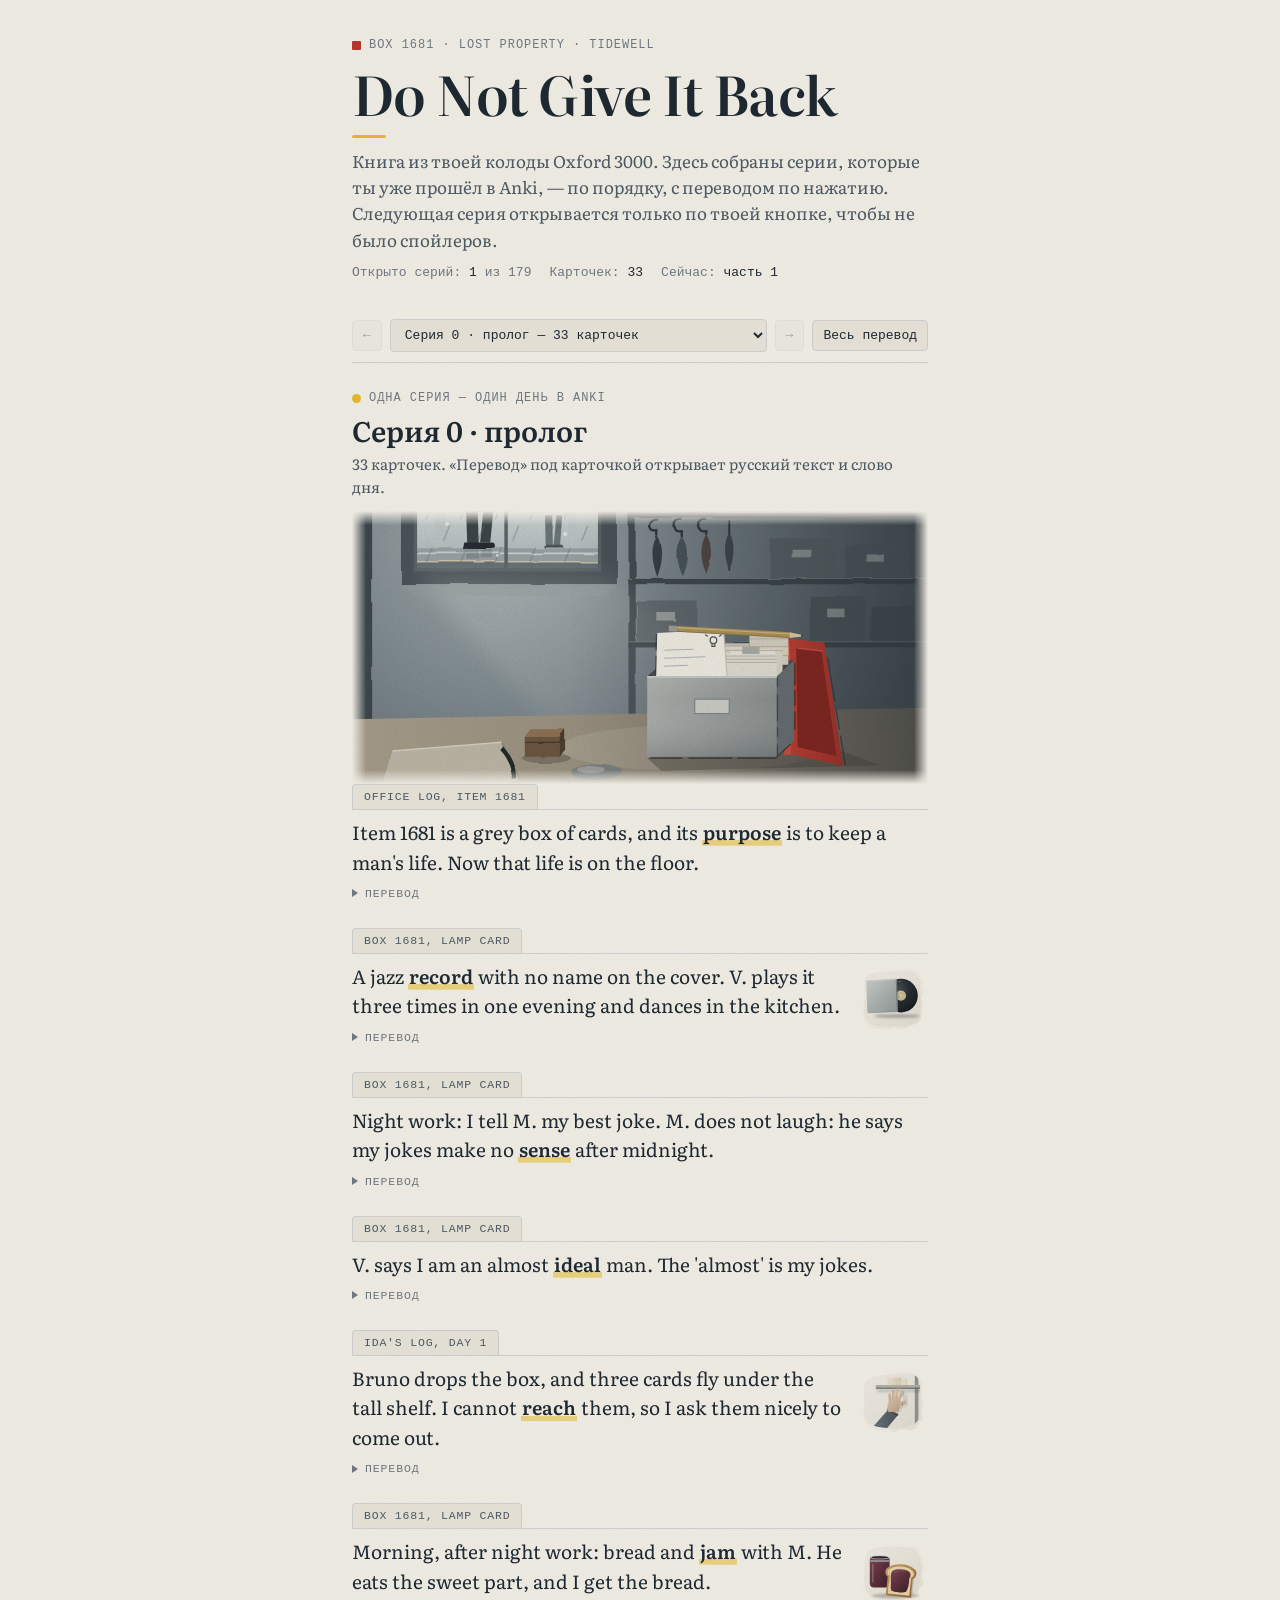
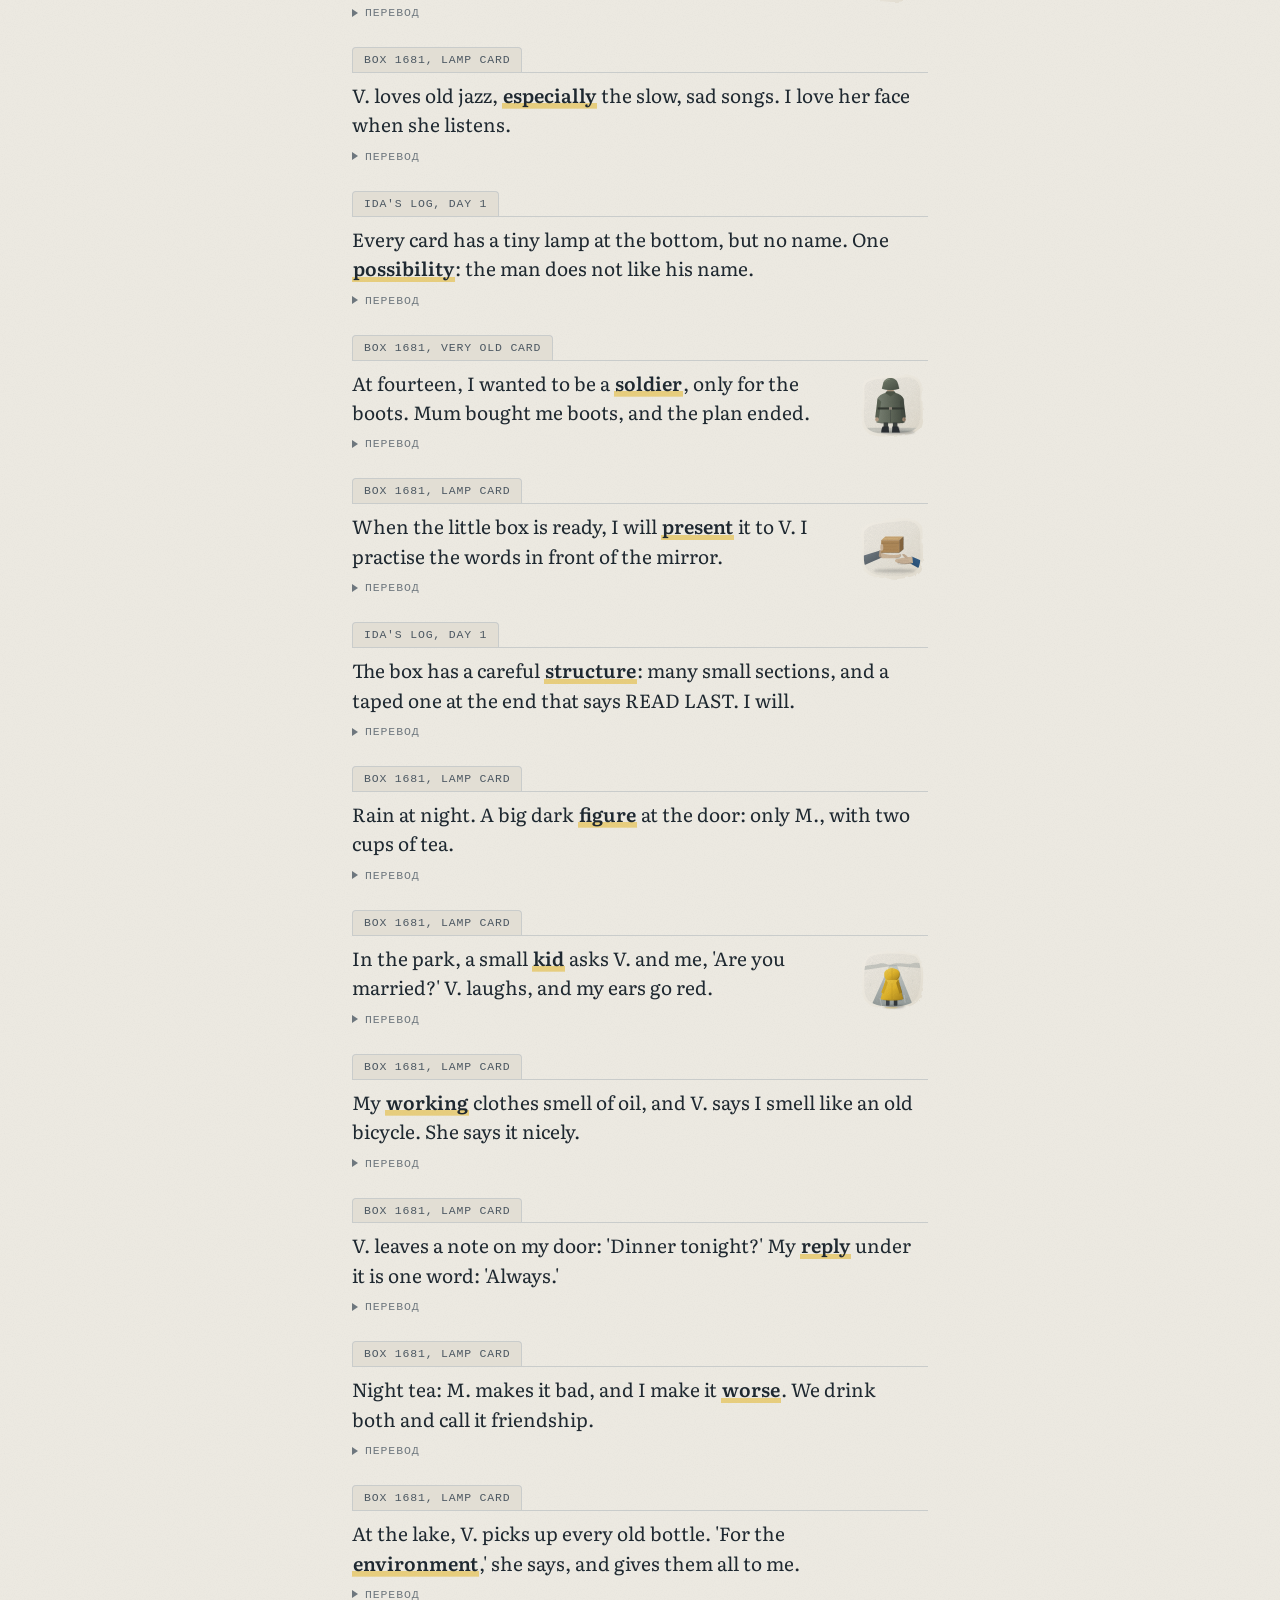
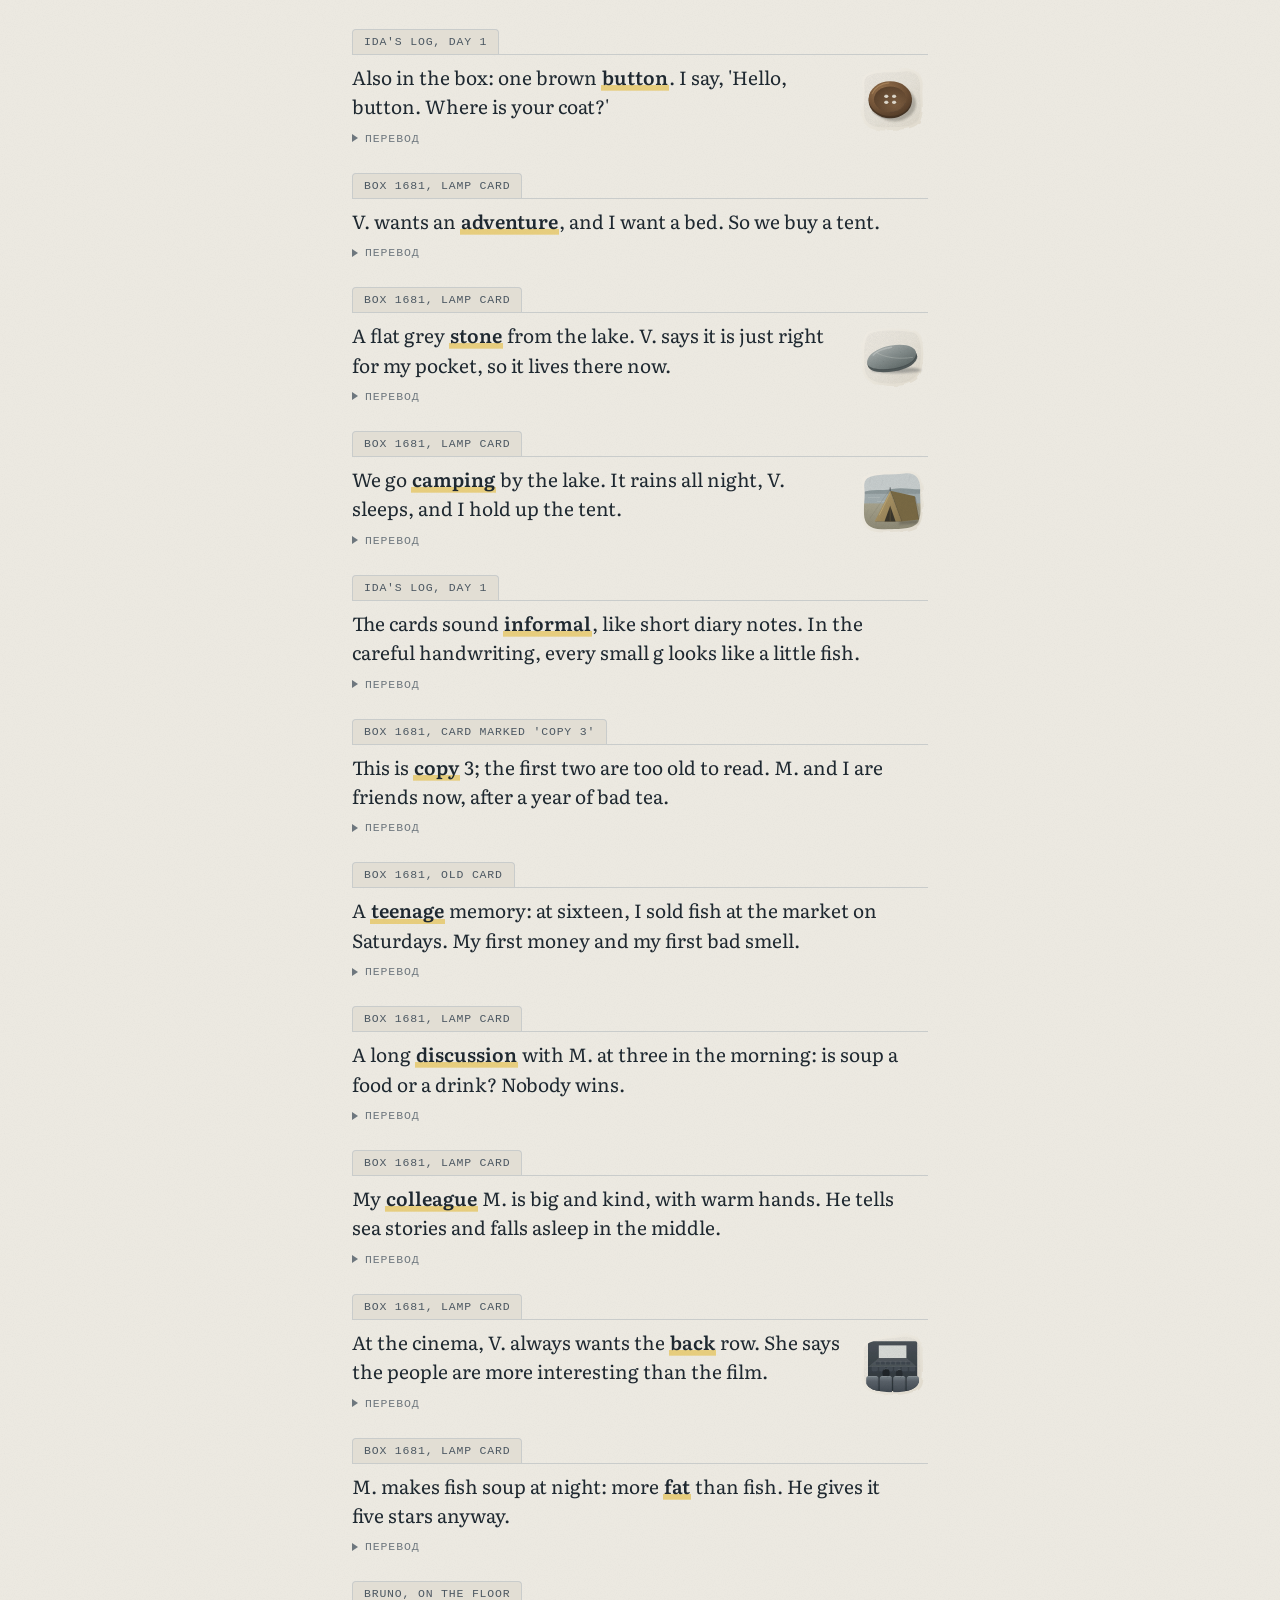
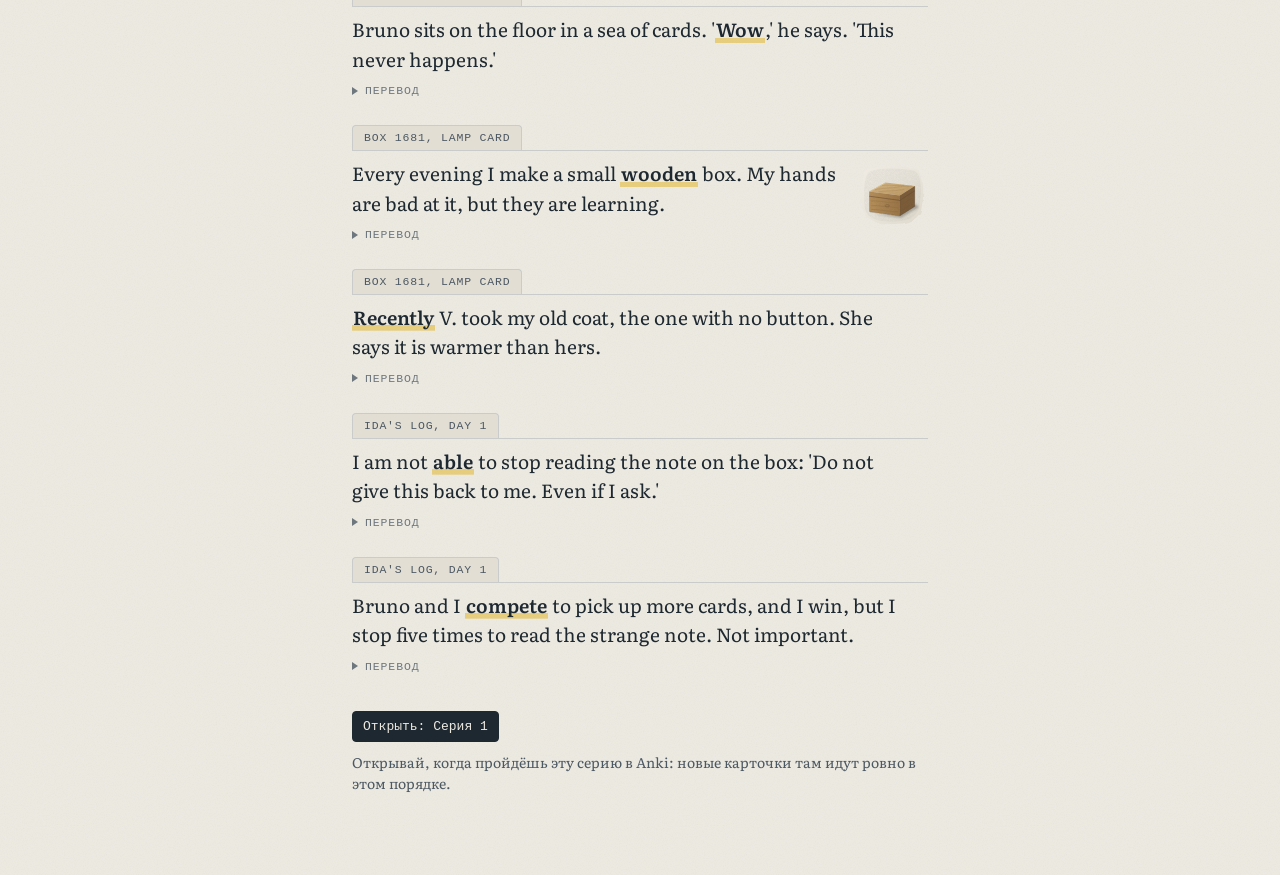
==== book/index.html @ 035cb717 "Add the book page: passed episodes with a spoiler lock" ====
<!doctype html>
<html lang="ru">
<head>
<meta name="viewport" content="width=device-width, initial-scale=1">
<meta charset="utf-8">
<title>Do Not Give It Back</title>
<link rel="preconnect" href="https://fonts.googleapis.com">
<link rel="preconnect" href="https://fonts.gstatic.com" crossorigin>
<link rel="stylesheet" href="https://fonts.googleapis.com/css2?family=Literata:ital,opsz,wght@0,7..72,400..700;1,7..72,400..600&family=PT+Mono&display=swap">
<style>
  /* the same world as the cards: "Rain from the Sea" (design\story_style.md) */
  :root {
    --paper: #ECE9E1; --paper-2: #E2DED4; --rule: #C9CCCB; --rule-2: #A9B0B2;
    --ink: #1E2830; --ink-2: #4C5862; --ink-3: #6E777E;
    --lemon: #E2B62C; --lemon-u: rgba(226, 182, 44, .55); --lemon-f: rgba(226, 182, 44, .16);
    --lid: #B3352B; --scene-fx: none;
    --serif: "Literata", "PT Serif", Georgia, Cambria, "Times New Roman", serif;
    --mono: "PT Mono", Consolas, Menlo, "Courier New", monospace;
    --tex: url("data:image/svg+xml;utf8,<svg xmlns='http://www.w3.org/2000/svg' width='320' height='320'><filter id='a' x='0' y='0'><feTurbulence type='fractalNoise' baseFrequency='.9' numOctaves='2' seed='3' stitchTiles='stitch'/><feColorMatrix values='0 0 0 0 .27 0 0 0 0 .28 0 0 0 0 .29 0 0 0 1.6 -.75'/></filter><rect width='320' height='320' filter='url(%23a)' opacity='.07'/></svg>");
  }
  @media (prefers-color-scheme: dark) {
    :root:not([data-theme="light"]) {
      color-scheme: dark;
      --paper: #161C22; --paper-2: #1D252D; --rule: #2C3741; --rule-2: #44525E;
      --ink: #E8E2D4; --ink-2: #AEB3B5; --ink-3: #868F95;
      --lemon: #F0C94A; --lemon-u: rgba(240, 201, 74, .40); --lemon-f: rgba(240, 201, 74, .10);
      --lid: #D4503F; --scene-fx: brightness(.88) saturate(.95);
      --tex: url("data:image/svg+xml;utf8,<svg xmlns='http://www.w3.org/2000/svg' width='320' height='320'><filter id='a' x='0' y='0'><feTurbulence type='fractalNoise' baseFrequency='.9' numOctaves='2' seed='3' stitchTiles='stitch'/><feColorMatrix values='0 0 0 0 .86 0 0 0 0 .84 0 0 0 0 .78 0 0 0 1.6 -.75'/></filter><rect width='320' height='320' filter='url(%23a)' opacity='.045'/></svg>");
    }
  }
  :root[data-theme="dark"] {
    color-scheme: dark;
    --paper: #161C22; --paper-2: #1D252D; --rule: #2C3741; --rule-2: #44525E;
    --ink: #E8E2D4; --ink-2: #AEB3B5; --ink-3: #868F95;
    --lemon: #F0C94A; --lemon-u: rgba(240, 201, 74, .40); --lemon-f: rgba(240, 201, 74, .10);
    --lid: #D4503F; --scene-fx: brightness(.88) saturate(.95);
    --tex: url("data:image/svg+xml;utf8,<svg xmlns='http://www.w3.org/2000/svg' width='320' height='320'><filter id='a' x='0' y='0'><feTurbulence type='fractalNoise' baseFrequency='.9' numOctaves='2' seed='3' stitchTiles='stitch'/><feColorMatrix values='0 0 0 0 .86 0 0 0 0 .84 0 0 0 0 .78 0 0 0 1.6 -.75'/></filter><rect width='320' height='320' filter='url(%23a)' opacity='.045'/></svg>");
  }

  [hidden] { display: none !important; }
  body {
    background-color: var(--paper); background-image: var(--tex); background-size: 320px 320px;
    color: var(--ink); font-family: var(--serif); font-size: 18px; line-height: 1.55;
    padding-inline: 16px; padding-block: 28px 72px;
    -webkit-font-smoothing: antialiased; text-rendering: optimizeLegibility;
  }
  .wrap { max-width: 36rem; margin: 0 auto; display: grid; gap: 26px; }

  .masthead { display: grid; gap: 10px; }
  .tag { font-family: var(--mono); font-size: 12px; letter-spacing: .08em; text-transform: uppercase; color: var(--ink-3);
    display: flex; align-items: center; gap: 8px; }
  .tag::before { content: ""; width: 9px; height: 9px; border-radius: 1px; background: var(--lid); flex: none; }
  h1 { font-size: clamp(36px, 8vw, 54px); line-height: 1.04; font-weight: 600; margin: 0; letter-spacing: -.01em;
    font-variation-settings: "opsz" 72; text-wrap: balance; }
  h1::after { content: ""; display: block; width: 34px; height: 3px; margin-top: 14px; border-radius: 2px; background: var(--lemon); }
  .lede { margin: 0; color: var(--ink-2); max-width: 58ch; font-size: 17px; }
  .meter { display: flex; flex-wrap: wrap; gap: 6px 18px; font-family: var(--mono); font-size: 13px; color: var(--ink-3);
    font-variant-numeric: tabular-nums; }
  .meter strong { color: var(--ink); font-weight: 400; }

  .nav { position: sticky; top: env(safe-area-inset-top, 0px); z-index: 2; display: flex; gap: 8px; align-items: center;
    flex-wrap: wrap; padding-block: 10px; background: var(--paper); border-bottom: 1px solid var(--rule); }
  .nav select, .nav button, .btn { font-family: var(--mono); font-size: 13px; color: var(--ink); background: var(--paper-2);
    border: 1px solid var(--rule); border-radius: 4px; padding: 7px 10px; cursor: pointer; }
  .nav select { flex: 1 1 200px; min-width: 0; }
  .nav button:disabled { opacity: .4; cursor: default; }
  :is(button, select, a):focus-visible { outline: 2px solid var(--lemon); outline-offset: 2px; }

  .ep-head { display: grid; gap: 6px; }
  .ep-head .tag::before { background: var(--lemon); border-radius: 50%; }
  .ep-head h2 { margin: 0; font-size: 28px; line-height: 1.15; font-weight: 600; text-wrap: balance; }
  .ep-head p { margin: 0; color: var(--ink-2); font-size: 15px; }
  .scene { width: 100%; aspect-ratio: 400 / 190; max-width: 100%; margin-top: 6px; background-size: cover; background-position: center;
    filter: var(--scene-fx);
    -webkit-mask-image: linear-gradient(to right, transparent, #000 14px, #000 calc(100% - 14px), transparent),
                        linear-gradient(to bottom, transparent, #000 14px, #000 calc(100% - 14px), transparent);
    -webkit-mask-composite: source-in;
    mask-image: linear-gradient(to right, transparent, #000 14px, #000 calc(100% - 14px), transparent),
                linear-gradient(to bottom, transparent, #000 14px, #000 calc(100% - 14px), transparent);
    mask-composite: intersect; }

  .cards { display: grid; gap: 22px; }
  .card { display: grid; gap: 0; }
  .label { justify-self: start; position: relative; display: inline-flex; align-items: center; max-width: 100%; box-sizing: border-box;
    padding: 5px 11px 4px; font-family: var(--mono); font-size: 11.5px; line-height: 1.3; letter-spacing: .07em; text-transform: uppercase;
    color: var(--ink-2); background: var(--paper-2); border: 1px solid var(--rule); border-bottom: 0; border-radius: 4px 4px 0 0; }
  .card .body { border-top: 1px solid var(--rule); padding-top: 8px; display: grid; grid-template-columns: 1fr auto; gap: 4px 14px; align-items: start; }
  .card .en { grid-column: 1; margin: 0; font-size: 19px; line-height: 1.55; font-variation-settings: "opsz" 16; overflow-wrap: break-word; }
  .card b { font-weight: 600; padding: 0 .04em; background: linear-gradient(var(--lemon-u), var(--lemon-u)) 0 100% / 100% .3em no-repeat;
    -webkit-box-decoration-break: clone; box-decoration-break: clone; }
  .card .pic { grid-column: 2; grid-row: 1 / span 2; width: 72px; height: 72px; filter: var(--scene-fx); }
  .card .flip { grid-column: 1; justify-self: start; display: inline-flex; align-items: center; gap: .6em; padding: 6px 0; background: none; border: 0;
    cursor: pointer; font-family: var(--mono); font-size: 11.5px; letter-spacing: .08em; text-transform: uppercase; color: var(--ink-3); }
  .card .flip::before { content: ""; border-style: solid; border-width: 4.5px 0 4.5px 6.5px; border-color: transparent transparent transparent currentColor;
    transition: transform .15s; }
  .card .flip[aria-expanded="true"]::before { transform: rotate(90deg); }
  .card .ru { grid-column: 1 / -1; display: grid; gap: 4px; padding: 2px 0 2px 12px; border-left: 2px solid var(--rule-2); }
  .card .ru p { margin: 0; font-size: 17px; line-height: 1.5; color: var(--ink-2); }
  .card .ru b { background-image: linear-gradient(var(--lemon-f), var(--lemon-f)); background-size: 100% .45em; }
  .card .ru .word { font-family: var(--mono); font-size: 13px; color: var(--ink-3); }

  .part { font-family: var(--mono); font-size: 12px; letter-spacing: .1em; text-transform: uppercase; color: var(--ink-3);
    display: flex; align-items: center; gap: 12px; }
  .part::before, .part::after { content: ""; flex: 1; height: 1px; background: var(--rule); }

  .unlock { display: grid; gap: 10px; justify-items: start; padding-top: 6px; }
  .btn.primary { background: var(--ink); color: var(--paper); border-color: var(--ink); }
  .confirm { display: grid; gap: 10px; background: var(--paper-2); border: 1px dashed var(--rule-2); border-radius: 4px; padding: 12px 14px; max-width: 58ch; }
  .confirm p { margin: 0; font-size: 15px; }
  .confirm .row { display: flex; gap: 8px; flex-wrap: wrap; }
  .note { font-size: 14px; color: var(--ink-2); margin: 0; }
  .reset { font-family: var(--mono); font-size: 12px; color: var(--ink-3); background: none; border: 0; padding: 0; cursor: pointer;
    text-decoration: underline; text-underline-offset: 3px; justify-self: start; }

  @media (prefers-reduced-motion: no-preference) {
    .card .ru { animation: unfold .18s ease-out; }
    @keyframes unfold { from { opacity: 0; } to { opacity: 1; } }
  }
  @media (prefers-reduced-motion: reduce) { .card .flip::before { transition: none; } }
</style>

<div class="wrap">
  <header class="masthead">
    <div class="tag">Box 1681 · Lost Property · Tidewell</div>
    <h1>Do Not Give It Back</h1>
    <p class="lede">Книга из твоей колоды Oxford 3000. Здесь собраны серии, которые ты уже прошёл в Anki, — по порядку, с переводом по нажатию. Следующая серия открывается только по твоей кнопке, чтобы не было спойлеров.</p>
    <div class="meter" id="meter"></div>
  </header>

  <nav class="nav" aria-label="Серии">
    <button id="prev" type="button" aria-label="Предыдущая серия">←</button>
    <select id="pick" aria-label="Выбрать серию"></select>
    <button id="next" type="button" aria-label="Следующая серия">→</button>
    <button id="all" type="button">Весь перевод</button>
  </nav>

  <main id="reader" aria-live="polite"></main>

  <section class="unlock" id="unlock"></section>
</div>

<script>
const DATA = [{"part":1,"s":"box","items":[{"w":"purpose","tr":"цель, назначение","l":"Office log, item 1681","lr":"Журнал бюро, предмет 1681","t":"Item 1681 is a grey box of cards, and its <b>purpose<\/b> is to keep a man's life. Now that life is on the floor.","r":"Предмет 1681 — серая коробка с карточками, и её <b>назначение<\/b> — хранить жизнь одного человека. Теперь эта жизнь лежит на полу."},{"w":"record","tr":"n. запись; пластинка; рекорд; v. записывать","l":"Box 1681, lamp card","lr":"Коробка 1681, карточка с лампой","t":"A jazz <b>record<\/b> with no name on the cover. V. plays it three times in one evening and dances in the kitchen.","r":"Джазовая <b>пластинка<\/b> без названия на обложке. В. ставит её три раза за вечер и танцует на кухне.","p":"1790933808202"},{"w":"sense","tr":"смысл; чувство (sense of humour — чувство юмора); ощущение","l":"Box 1681, lamp card","lr":"Коробка 1681, карточка с лампой","t":"Night work: I tell M. my best joke. M. does not laugh: he says my jokes make no <b>sense<\/b> after midnight.","r":"Ночная работа: я рассказываю М. свою лучшую шутку. М. не смеётся: говорит, что после полуночи в моих шутках нет <b>смысла<\/b>."},{"w":"ideal","tr":"идеальный","l":"Box 1681, lamp card","lr":"Коробка 1681, карточка с лампой","t":"V. says I am an almost <b>ideal<\/b> man. The 'almost' is my jokes.","r":"В. говорит, что я почти <b>идеальный<\/b> мужчина. «Почти» — это мои шутки."},{"w":"reach","tr":"достигать, добираться; дотянуться; связаться (с кем-то)","l":"Ida's log, day 1","lr":"Журнал Иды, день 1","t":"Bruno drops the box, and three cards fly under the tall shelf. I cannot <b>reach<\/b> them, so I ask them nicely to come out.","r":"Бруно роняет коробку, и три карточки улетают под высокий стеллаж. Я не могу до них <b>дотянуться<\/b>, поэтому вежливо прошу их вылезти.","p":"1790933808190"},{"w":"jam","tr":"джем, варенье; пробка (traffic jam)","l":"Box 1681, lamp card","lr":"Коробка 1681, карточка с лампой","t":"Morning, after night work: bread and <b>jam<\/b> with M. He eats the sweet part, and I get the bread.","r":"Утро после ночной работы: мы с М. едим хлеб с <b>джемом<\/b>. Он съедает сладкое, а мне достаётся хлеб.","p":"1790933808285"},{"w":"especially","tr":"особенно, в особенности","l":"Box 1681, lamp card","lr":"Коробка 1681, карточка с лампой","t":"V. loves old jazz, <b>especially<\/b> the slow, sad songs. I love her face when she listens.","r":"В. любит старый джаз, <b>особенно<\/b> медленные грустные песни. А я люблю её лицо, когда она слушает."},{"w":"possibility","tr":"возможность","l":"Ida's log, day 1","lr":"Журнал Иды, день 1","t":"Every card has a tiny lamp at the bottom, but no name. One <b>possibility<\/b>: the man does not like his name.","r":"На каждой карточке внизу крошечная лампа, но нет имени. Есть и такая <b>возможность<\/b>: этот человек не любит своё имя."},{"w":"soldier","tr":"солдат","l":"Box 1681, very old card","lr":"Коробка 1681, очень старая карточка","t":"At fourteen, I wanted to be a <b>soldier<\/b>, only for the boots. Mum bought me boots, and the plan ended.","r":"В четырнадцать я хотел стать <b>солдатом<\/b> — только ради сапог. Мама купила мне сапоги, и план закончился.","p":"1790933808260"},{"w":"present","tr":"представлять, показывать (на презентации); вручать","l":"Box 1681, lamp card","lr":"Коробка 1681, карточка с лампой","t":"When the little box is ready, I will <b>present<\/b> it to V. I practise the words in front of the mirror.","r":"Когда маленькая шкатулка будет готова, я <b>вручу<\/b> её В. Я репетирую слова перед зеркалом.","p":"1790933808269"},{"w":"structure","tr":"структура, строение; сооружение","l":"Ida's log, day 1","lr":"Журнал Иды, день 1","t":"The box has a careful <b>structure<\/b>: many small sections, and a taped one at the end that says READ LAST. I will.","r":"У коробки продуманная <b>структура<\/b>: много маленьких разделов, а в конце заклеенный, с надписью «ЧИТАТЬ ПОСЛЕДНИМ». Так и сделаю."},{"w":"figure","tr":"цифра, показатель; фигура, силуэт","l":"Box 1681, lamp card","lr":"Коробка 1681, карточка с лампой","t":"Rain at night. A big dark <b>figure<\/b> at the door: only M., with two cups of tea.","r":"Ночь, дождь. В дверях большая тёмная <b>фигура<\/b>: это всего лишь М. с двумя чашками чая."},{"w":"kid","tr":"ребёнок, малыш; (разг.) пацан","l":"Box 1681, lamp card","lr":"Коробка 1681, карточка с лампой","t":"In the park, a small <b>kid<\/b> asks V. and me, 'Are you married?' V. laughs, and my ears go red.","r":"В парке маленький <b>ребёнок<\/b> спрашивает нас с В.: «Вы муж и жена?» В. смеётся, а у меня краснеют уши.","p":"1790933808214"},{"w":"working","tr":"рабочий (о времени, условиях); работающий","l":"Box 1681, lamp card","lr":"Коробка 1681, карточка с лампой","t":"My <b>working<\/b> clothes smell of oil, and V. says I smell like an old bicycle. She says it nicely.","r":"Моя <b>рабочая<\/b> одежда пахнет маслом, и В. говорит, что я пахну как старый велосипед. Говорит она это ласково."},{"w":"reply","tr":"v. отвечать; n. ответ","l":"Box 1681, lamp card","lr":"Коробка 1681, карточка с лампой","t":"V. leaves a note on my door: 'Dinner tonight?' My <b>reply<\/b> under it is one word: 'Always.'","r":"В. оставляет записку на моей двери: «Ужин сегодня?» Мой <b>ответ<\/b> под ней — одно слово: «Всегда»."},{"w":"worse","tr":"хуже","l":"Box 1681, lamp card","lr":"Коробка 1681, карточка с лампой","t":"Night tea: M. makes it bad, and I make it <b>worse<\/b>. We drink both and call it friendship.","r":"Ночной чай: М. заваривает его плохо, а я — ещё <b>хуже<\/b>. Мы пьём оба и называем это дружбой."},{"w":"environment","tr":"окружающая среда; окружение, среда","l":"Box 1681, lamp card","lr":"Коробка 1681, карточка с лампой","t":"At the lake, V. picks up every old bottle. 'For the <b>environment<\/b>,' she says, and gives them all to me.","r":"На озере В. собирает каждую старую бутылку. «Ради <b>окружающей среды<\/b>», — говорит она и отдаёт их все мне."},{"w":"button","tr":"кнопка; пуговица","l":"Ida's log, day 1","lr":"Журнал Иды, день 1","t":"Also in the box: one brown <b>button<\/b>. I say, 'Hello, button. Where is your coat?'","r":"Ещё в коробке: одна коричневая <b>пуговица<\/b>. Я говорю: «Привет, пуговица. Где твоё пальто?»","p":"1790933808210"},{"w":"adventure","tr":"приключение","l":"Box 1681, lamp card","lr":"Коробка 1681, карточка с лампой","t":"V. wants an <b>adventure<\/b>, and I want a bed. So we buy a tent.","r":"В. хочет <b>приключений<\/b>, а я хочу кровать. Поэтому мы покупаем палатку."},{"w":"stone","tr":"камень","l":"Box 1681, lamp card","lr":"Коробка 1681, карточка с лампой","t":"A flat grey <b>stone<\/b> from the lake. V. says it is just right for my pocket, so it lives there now.","r":"Плоский серый <b>камень<\/b> с озера. В. говорит, что он как раз для моего кармана, так что теперь он живёт там.","p":"1790933808254"},{"w":"camping","tr":"поход с палаткой, кемпинг (go camping — пойти в поход)","l":"Box 1681, lamp card","lr":"Коробка 1681, карточка с лампой","t":"We go <b>camping<\/b> by the lake. It rains all night, V. sleeps, and I hold up the tent.","r":"Мы идём в <b>поход с палаткой<\/b> на озеро. Всю ночь идёт дождь, В. спит, а я держу палатку.","p":"1790933808194"},{"w":"informal","tr":"неформальный, неофициальный","l":"Ida's log, day 1","lr":"Журнал Иды, день 1","t":"The cards sound <b>informal<\/b>, like short diary notes. In the careful handwriting, every small g looks like a little fish.","r":"Карточки написаны <b>неформально<\/b>, как короткие записи в дневнике. В аккуратном почерке каждая маленькая g похожа на рыбку."},{"w":"copy","tr":"n. копия, экземпляр; v. копировать","l":"Box 1681, card marked 'copy 3'","lr":"Коробка 1681, карточка «копия 3»","t":"This is <b>copy<\/b> 3; the first two are too old to read. M. and I are friends now, after a year of bad tea.","r":"Это <b>копия<\/b> 3: первые две уже слишком старые, их не прочитать. Мы с М. теперь друзья — после года плохого чая."},{"w":"teenage","tr":"подростковый","l":"Box 1681, old card","lr":"Коробка 1681, старая карточка","t":"A <b>teenage<\/b> memory: at sixteen, I sold fish at the market on Saturdays. My first money and my first bad smell.","r":"<b>Подростковое<\/b> воспоминание: в шестнадцать я по субботам продавал рыбу на рынке. Мои первые деньги и мой первый плохой запах."},{"w":"discussion","tr":"обсуждение, дискуссия","l":"Box 1681, lamp card","lr":"Коробка 1681, карточка с лампой","t":"A long <b>discussion<\/b> with M. at three in the morning: is soup a food or a drink? Nobody wins.","r":"Долгое <b>обсуждение<\/b> с М. в три часа ночи: суп — это еда или напиток? Никто не побеждает."},{"w":"colleague","tr":"коллега","l":"Box 1681, lamp card","lr":"Коробка 1681, карточка с лампой","t":"My <b>colleague<\/b> M. is big and kind, with warm hands. He tells sea stories and falls asleep in the middle.","r":"Мой <b>коллега<\/b> М. большой и добрый, с тёплыми руками. Он рассказывает морские истории и засыпает на середине."},{"w":"back","tr":"задний (напр., back seat — заднее сиденье)","l":"Box 1681, lamp card","lr":"Коробка 1681, карточка с лампой","t":"At the cinema, V. always wants the <b>back<\/b> row. She says the people are more interesting than the film.","r":"В кино В. всегда хочет на <b>задний<\/b> ряд. Она говорит, что люди интереснее фильма.","p":"1790933808247"},{"w":"fat","tr":"жир","l":"Box 1681, lamp card","lr":"Коробка 1681, карточка с лампой","t":"M. makes fish soup at night: more <b>fat<\/b> than fish. He gives it five stars anyway.","r":"Ночью М. варит рыбный суп: <b>жира<\/b> в нём больше, чем рыбы. Он всё равно ставит ему пять звёзд."},{"w":"wow","tr":"ух ты!, вау!","l":"Bruno, on the floor","lr":"Бруно, на полу","t":"Bruno sits on the floor in a sea of cards. '<b>Wow<\/b>,' he says. 'This never happens.'","r":"Бруно сидит на полу в море карточек. «<b>Ух ты<\/b>, — говорит он. — Такого никогда не бывает»."},{"w":"wooden","tr":"деревянный","l":"Box 1681, lamp card","lr":"Коробка 1681, карточка с лампой","t":"Every evening I make a small <b>wooden<\/b> box. My hands are bad at it, but they are learning.","r":"Каждый вечер я делаю маленькую <b>деревянную<\/b> шкатулку. Руки у меня пока неумелые, но они учатся.","p":"1790933808288"},{"w":"recently","tr":"недавно, в последнее время","l":"Box 1681, lamp card","lr":"Коробка 1681, карточка с лампой","t":"<b>Recently<\/b> V. took my old coat, the one with no button. She says it is warmer than hers.","r":"<b>Недавно<\/b> В. забрала моё старое пальто, то самое, без пуговицы. Говорит, что оно теплее её собственного."},{"w":"able","tr":"способный; в состоянии (be able to — мочь, суметь)","l":"Ida's log, day 1","lr":"Журнал Иды, день 1","t":"I am not <b>able<\/b> to stop reading the note on the box: 'Do not give this back to me. Even if I ask.'","r":"Я никак не <b>могу<\/b> перестать перечитывать записку на коробке: «Не отдавайте мне это обратно. Даже если я попрошу»."},{"w":"compete","tr":"соревноваться, конкурировать","l":"Ida's log, day 1","lr":"Журнал Иды, день 1","t":"Bruno and I <b>compete<\/b> to pick up more cards, and I win, but I stop five times to read the strange note. Not important.","r":"Мы с Бруно <b>соревнуемся<\/b>, кто соберёт больше карточек, и я выигрываю, хотя пять раз останавливаюсь, чтобы прочитать странную записку. Неважно."}]},{"part":1,"s":"office","items":[{"w":"jacket","tr":"куртка, пиджак","l":"Ida's log, day 1","lr":"Журнал Иды, день 1","t":"Bruno's log for Sunday: 'Item 1681. Box of cards. Man in blue. Sad.' Blue <b>jacket<\/b> or coat? The log does not say.","r":"Журнал Бруно за воскресенье: «Предмет 1681. Коробка с карточками. Мужчина в синем. Грустный». Синяя <b>куртка<\/b> или пальто? В журнале не сказано.","p":"1791142942754"},{"w":"thing","tr":"вещь, предмет, дело","l":"Ida's log, day 1","lr":"Журнал Иды, день 1","t":"Lost Property, below platform 1: tall shelves, a kettle, a loud printer, a thousand lost <b>things<\/b>, and me, Ida.","r":"Бюро находок, под первой платформой: высокие полки, чайник, громкий принтер, тысяча потерянных <b>вещей<\/b> и я, Ида."},{"w":"climate","tr":"климат","l":"Ida's log, day 1","lr":"Журнал Иды, день 1","t":"Tidewell has a wet <b>climate<\/b>, so half of my shelves are umbrellas. Nobody ever comes back for an umbrella.","r":"В Тайдвелле влажный <b>климат<\/b>, поэтому половина моих полок — это зонты. За зонтом никто никогда не возвращается."},{"w":"ball","tr":"мяч, шар; бал","l":"Ida, in the office","lr":"Ида в бюро","t":"Ida puts a small red <b>ball<\/b> on the shelf. \"Don't worry,\" she tells it. \"Kids always come back.\"","r":"Ида кладёт маленький красный <b>мяч<\/b> на полку. «Не волнуйся, — говорит она ему. — Дети всегда возвращаются».","p":"1791142942454"},{"w":"dance","tr":"n. танец; v. танцевать","l":"Bruno, at the counter","lr":"Бруно у стойки","t":"\"I remember it like yesterday,\" says Bruno. \"The man had a hat, an umbrella and a bag from a <b>dance<\/b> school. I think.\"","r":"«Я помню это как вчера, — говорит Бруно. — У мужчины была шляпа, зонт и сумка из школы <b>танцев<\/b>. Кажется».","p":"1791142942565"},{"w":"bread","tr":"хлеб","l":"Ida's log, day 1","lr":"Журнал Иды, день 1","t":"Item 1682: <b>bread<\/b>, platform 3, half eaten. The birds look at me and say nothing.","r":"Предмет 1682: <b>хлеб<\/b>, платформа 3, наполовину съеден. Птицы смотрят на меня и молчат.","p":"1791142942494"},{"w":"visitor","tr":"посетитель, гость","l":"Ida's log, day 1","lr":"Журнал Иды, день 1","t":"Bruno remembers yesterday's <b>visitor<\/b> \"like yesterday\", and it WAS yesterday. His log says \"man in blue\"; his story says \"hat\".","r":"Бруно помнит вчерашнего <b>посетителя<\/b> «как вчера» — и это БЫЛО вчера. В его журнале — «мужчина в синем», в его рассказе — «шляпа»."},{"w":"review","tr":"n. отзыв, обзор; v. проверять, пересматривать","l":"Ida's log, day 1","lr":"Журнал Иды, день 1","t":"The rule: I can <b>review<\/b> a stranger's cards only to find the owner. I make no copies and tell nobody.","r":"Правило: я могу <b>просматривать<\/b> чужие карточки, только чтобы найти владельца. Я не делаю копий и никому не рассказываю."},{"w":"company","tr":"компания, фирма; общество (людей)","l":"Ida's log, day 1","lr":"Журнал Иды, день 1","t":"Bruno, my boss and my only colleague, says I need more people. But lost things are good <b>company<\/b>: they never ask about my weekend.","r":"Бруно — мой начальник и единственный коллега — говорит, что мне нужно больше людей. Но потерянные вещи — хорошая <b>компания<\/b>: они никогда не спрашивают про мои выходные."},{"w":"carrot","tr":"морковь","l":"Office log, item of the day","lr":"Журнал бюро, находка дня","t":"Item 1683: one big <b>carrot<\/b> in a gift box. A present for a horse, maybe?","r":"Предмет 1683: одна большая <b>морковка<\/b> в подарочной коробке. Может, подарок для лошади?","p":"1791142942518"},{"w":"mention","tr":"упоминать","l":"Ida's log, day 1","lr":"Журнал Иды, день 1","t":"Bruno talks about the hat for ten minutes. He does not <b>mention<\/b> the strange note on the box at all.","r":"Бруно десять минут рассказывает про шляпу. Странную записку на коробке он вообще не <b>упоминает<\/b>."},{"w":"team","tr":"команда","l":"Ida, to a football boot","lr":"Ида — футбольной бутсе","t":"A small football boot, left foot only. Ida asks it: \"And where is your <b>team<\/b>? Where is your other half?\"","r":"Маленькая футбольная бутса, только левая. Ида спрашивает её: «А где твоя <b>команда<\/b>? Где твоя вторая половинка?»"},{"w":"again","tr":"снова, опять, ещё раз","l":"A woman at the window","lr":"Женщина у окошка","t":"A woman at the window can't remember what she lost last week, so she reads her own card <b>again<\/b>: \"Green camping bag.\"","r":"Женщина у окошка не помнит, что потеряла на прошлой неделе, поэтому <b>снова<\/b> читает свою карточку: «Зелёная туристическая сумка»."},{"w":"pen","tr":"ручка (для письма)","l":"Ida's log, day 1","lr":"Журнал Иды, день 1","t":"A man came back for his lost <b>pen<\/b>: he needed it to write a card about losing it. I gave him my pencil.","r":"Мужчина вернулся за потерянной <b>ручкой<\/b>: она нужна ему, чтобы написать карточку о том, как он её потерял. Я дала ему свой карандаш.","p":"1791142942900"},{"w":"surprised","tr":"удивлённый","l":"Ida and Bruno, at lunch","lr":"Ида и Бруно, обед","t":"Bruno is <b>surprised<\/b> that Ida reads the stranger's box at lunch. \"No life, Ida?\" \"I have a sandwich, Bruno.\"","r":"Бруно <b>удивлён<\/b>, что Ида читает чужую коробку в обед. «Личной жизни нет, Ида?» — «У меня есть бутерброд, Бруно»."},{"w":"theatre","tr":"театр","l":"Ida's log, day 1","lr":"Журнал Иды, день 1","t":"Item 1684: one <b>theatre<\/b> ticket for tonight, seat 14. I hold it for a long time, then put it on a shelf. Not important.","r":"Предмет 1684: один билет в <b>театр<\/b> на сегодня, место 14. Я долго держу его в руке, потом кладу на полку. Неважно.","p":"1791142943076"},{"w":"reader","tr":"читатель","l":"Ida's log, day 1","lr":"Журнал Иды, день 1","t":"Box 1681 has one <b>reader<\/b>, me, and I read it twice: a V., an M., a lamp on every card, but no name.","r":"У коробки 1681 один <b>читатель<\/b> — я, и я прочитала её дважды: «В.», «М.», лампа на каждой карточке, но ни одного имени.","p":"1791142942952"}]},{"part":1,"s":"office","items":[{"w":"people","tr":"люди; народ","l":"A woman at the window, Tuesday","lr":"Женщина у окошка, вторник","t":"\"In Tidewell, <b>people<\/b> forget, so we write cards,\" says a woman at the window. \"I wrote one, and then I lost it.\"","r":"«В Тайдвелле <b>люди<\/b> забывают, поэтому мы пишем карточки, — говорит женщина у окошка. — Я написала одну, а потом потеряла её».","p":"1791142942902"},{"w":"bed","tr":"кровать, постель","l":"Box 1681, lamp card","lr":"Коробка 1681, карточка с лампой","t":"Night work, day sleep. V. says my <b>bed<\/b> sees me more often than she does.","r":"Ночью работа, днём сон. В. говорит, что моя <b>кровать<\/b> видит меня чаще, чем она.","p":"1791142942465"},{"w":"pretty","tr":"adj. красивый, милый; adv. довольно, весьма","l":"Ida's log, day 2","lr":"Журнал Иды, день 2","t":"Tuesday, 09:00, Nils the printer man arrives: tall, blue work clothes, black fingers, a box of biscuits. <b>Pretty<\/b> nervous, as always.","r":"Вторник, 09:00, приходит Нильс, мастер по принтерам: высокий, синяя рабочая одежда, чёрные пальцы, коробка печенья. <b>Довольно<\/b> нервный, как всегда."},{"w":"wall","tr":"стена","l":"Nils, in the back room","lr":"Нильс в задней комнате","t":"Nils stands by the <b>wall<\/b>, very straight, like a boy at school: \"Hi, I'm Nils. The printer.\" \"I know,\" says Ida.","r":"Нильс стоит у <b>стены<\/b>, очень прямо, как мальчик в школе: «Привет, я Нильс. Принтер». — «Я знаю», — говорит Ида.","p":"1791142943142"},{"w":"country","tr":"страна; сельская местность","l":"Nils, about the printer","lr":"Нильс о принтере","t":"\"This printer comes from a <b>country<\/b> with very little rain,\" Nils explains. \"Our wet climate makes it sad.\"","r":"«Этот принтер родом из <b>страны<\/b>, где почти не бывает дождя, — объясняет Нильс. — Наш влажный климат делает его грустным»."},{"w":"feed","tr":"кормить","l":"Box 1681, lamp card","lr":"Коробка 1681, карточка с лампой","t":"On Sundays I <b>feed<\/b> my neighbour's old cat. She eats all my fish and never says thank you, just like M.","r":"По воскресеньям я <b>кормлю<\/b> старую соседскую кошку. Она съедает всю мою рыбу и никогда не говорит спасибо — совсем как М.","p":"1790933808902"},{"w":"vegetable","tr":"овощ","l":"Office log, item of the day","lr":"Журнал бюро, находка дня","t":"Item 1685: a bag of <b>vegetables<\/b> and a note in green pen: 'Soup for Mum. Do not forget.' Somebody forgot.","r":"Предмет 1685: пакет <b>овощей<\/b> и записка зелёной ручкой: «Суп для мамы. Не забыть». Кто-то забыл.","p":"1791142943133"},{"w":"because","tr":"потому что, так как","l":"Ida's log, day 2","lr":"Журнал Иды, день 2","t":"Nils tells me his name every Tuesday, maybe <b>because<\/b> he thinks I forget. I don't. He is in my log.","r":"Нильс называет мне своё имя каждый вторник — может, <b>потому что<\/b> думает, что я забываю. Я не забываю. Он есть в моём журнале."},{"w":"care","tr":"n. забота, уход; осторожность; v. заботиться, переживать","l":"Nils and the old printer","lr":"Нильс и старый принтер","t":"Nils is kind to every machine, especially old, loud printers. He opens this one with great <b>care<\/b>: \"Shh. This won't hurt.\"","r":"Нильс добр к любой машине, особенно к старым громким принтерам. Этот он открывает с большой <b>осторожностью<\/b>: «Тсс. Больно не будет»."},{"w":"physical","tr":"физический, телесный; материальный","l":"Ida's log, day 2","lr":"Журнал Иды, день 2","t":"Nils talks for five minutes. The whole thing is simple: a <b>physical<\/b> problem, one small piece of paper inside the printer.","r":"Нильс говорит пять минут. А всё дело простое: проблема чисто <b>физическая<\/b> — один маленький кусочек бумаги внутри принтера."},{"w":"teacher","tr":"учитель, преподаватель","l":"Box 1681, old card","lr":"Коробка 1681, старая карточка","t":"In my teenage years, a <b>teacher<\/b> wrote on my school report: 'He talks to machines more than to people.' Still true.","r":"Когда я был подростком, <b>учитель<\/b> написал в моём школьном табеле: «Разговаривает с машинами больше, чем с людьми». До сих пор правда.","p":"1791142943062"},{"w":"action","tr":"действие, поступок","l":"Bruno, in the back room","lr":"Бруно в задней комнате","t":"\"Less talking, more <b>action<\/b>, young man!\" Bruno tells Nils. Then Bruno talks about his boat for an hour.","r":"«Меньше слов, больше <b>действий<\/b>, молодой человек!» — говорит Бруно Нильсу. Потом Бруно целый час рассказывает про свою лодку."},{"w":"count","tr":"считать, подсчитывать; учитываться","l":"Ida's log, day 2","lr":"Журнал Иды, день 2","t":"Nils came, and the printer works. He <b>counted<\/b> my pencils for no reason: twelve. Not important.","r":"Приходил Нильс, принтер работает. Он зачем-то <b>пересчитал<\/b> мои карандаши: двенадцать. Неважно.","p":"1790933808527"},{"w":"detail","tr":"n. деталь, подробность; v. подробно описывать","l":"Ida and Nils, back room","lr":"Ида и Нильс, задняя комната","t":"Ida only asks, \"Tea, Nils?\" He gets very nervous and explains every <b>detail<\/b> of the printer. Then he says, \"Yes, please.\"","r":"Ида просто спрашивает: «Чаю, Нильс?» Он ужасно нервничает и объясняет каждую <b>подробность<\/b> про принтер. Потом говорит: «Да, пожалуйста»."},{"w":"midnight","tr":"полночь","l":"Box 1681, lamp card","lr":"Коробка 1681, карточка с лампой","t":"<b>Midnight<\/b> at work: M. is asleep in his chair, louder than the rain, and I put my coat over him.","r":"<b>Полночь<\/b>, на работе: М. спит в кресле, громче дождя, и я укрываю его своим пальто.","p":"1791142942812"},{"w":"hear","tr":"слышать, услышать","l":"Ida, in the back room","lr":"Ида в задней комнате","t":"Ida moves Box 1681 and <b>hears<\/b> a knock inside, like a stone. Cards don't knock.","r":"Ида сдвигает коробку 1681 и <b>слышит<\/b> внутри стук, как от камня. Карточки не стучат.","p":"1791142942709"},{"w":"front","tr":"adj. передний; n. перед, передняя часть","l":"Ida, with Box 1681","lr":"Ида и коробка 1681","t":"Under the cards at the <b>front<\/b> of the box, Ida finds an old sock. Inside it is something small, hard and heavy.","r":"Под карточками в <b>передней части<\/b> коробки Ида находит старый носок. Внутри что-то маленькое, твёрдое и тяжёлое."}]},{"part":1,"s":"office","items":[{"w":"ski","tr":"v. кататься на лыжах; adj. лыжный; n. лыжа","l":"Office log, item of the day","lr":"Журнал бюро, находка дня","t":"Item of the day: one red <b>ski<\/b>, found on platform 6, in September. With our climate, the owner needs a boat.","r":"Находка дня: одна красная <b>лыжа<\/b>, платформа 6, в сентябре. При нашем климате её хозяину нужна лодка.","p":"1790933808693"},{"w":"skill","tr":"навык, умение, мастерство","l":"Ida's log, day 3","lr":"Журнал Иды, день 3","t":"Pim, Bruno's grandson, is eleven. He does his homework at our counter, but his best <b>skill<\/b> is stamping papers: PAID, PAID, PAID.","r":"Пиму, внуку Бруно, одиннадцать. Он делает уроки у нашей стойки, но главное его <b>умение<\/b> — ставить печати на бумаги: ОПЛАЧЕНО, ОПЛАЧЕНО, ОПЛАЧЕНО."},{"w":"carry","tr":"нести, носить; перевозить","l":"Ida's log, day 3","lr":"Журнал Иды, день 3","t":"I <b>carry<\/b> the heavy sock from Box 1681 to my desk, onto a bed of newspapers. Bruno: 'It's only a sock.'","r":"Я <b>несу<\/b> тяжёлый носок из коробки 1681 к своему столу и кладу на подстилку из газет. Бруно: «Это просто носок».","p":"1791142942519"},{"w":"scary","tr":"страшный, пугающий","l":"Box 1681, lamp card","lr":"Коробка 1681, карточка с лампой","t":"Writing these cards is <b>scary<\/b>: some are light like jokes, and some are heavy like stones.","r":"Писать эти карточки <b>страшно<\/b>: одни лёгкие, как шутки, а другие тяжёлые, как камни."},{"w":"shall","tr":"давай…? (Shall we…?); буду, будем (офиц.)","l":"Ida, to a grey sock","lr":"Ида — серому носку","t":"'<b>Shall<\/b> we see what you are hiding, sock?' Ida asks. 'Slowly, please: I am a careful person.'","r":"«Ну что, <b>посмотрим<\/b>, что ты прячешь, носок? — спрашивает Ида. — Только медленно, пожалуйста: я человек осторожный»."},{"w":"half","tr":"наполовину, частично","l":"Pim, at the counter","lr":"Пим у стойки","t":"Pim's art homework, three vegetables in a bowl, is only <b>half<\/b> finished. 'Open it! I can't draw with a mystery in the room.'","r":"Домашка Пима по рисованию — три овоща в миске — готова только <b>наполовину<\/b>. «Открывай! Я не могу рисовать, когда в комнате тайна»."},{"w":"waiter","tr":"официант","l":"Pim, with a cup of tea","lr":"Пим с чашкой чая","t":"Pim brings Ida tea like a <b>waiter<\/b>, a pen behind his ear. 'Tea is free. Service is extra.'","r":"Пим приносит Иде чай, как <b>официант<\/b>, с ручкой за ухом. «Чай бесплатно. Обслуживание — за отдельную плату».","p":"1791142943139"},{"w":"teenager","tr":"подросток","l":"Bruno and Pim, at the counter","lr":"Бруно и Пим у стойки","t":"'As a <b>teenager<\/b>, I came down Hill Park on one ski!' says Bruno. Pim: 'Yesterday you came down on a door, Grandpa.'","r":"«<b>Подростком<\/b> я съехал с горки в Хилл-парке на одной лыже!» — говорит Бруно. Пим: «Вчера ты съезжал на двери, дедушка».","p":"1791142943064"},{"w":"nineteen","tr":"девятнадцать","l":"Box 1681, old card","lr":"Коробка 1681, старая карточка","t":"At <b>nineteen<\/b>, I worked one summer as a hotel waiter. I carried plates very well. Cakes, not so well.","r":"В <b>девятнадцать<\/b> я одно лето работал официантом в гостинице. Тарелки я носил отлично. Торты — не очень.","p":"1791142942852"},{"w":"wedding","tr":"свадьба","l":"Box 1681, old card","lr":"Коробка 1681, старая карточка","t":"Worst day at the hotel: a <b>wedding<\/b> cake on the floor. The bride laughed, and her mother wrote down my name.","r":"Худший день в гостинице: <b>свадебный<\/b> торт на полу. Невеста смеялась, а её мама записала моё имя.","p":"1790933810329"},{"w":"case","tr":"случай; дело (в суде); чехол, футляр","l":"Ida's log, day 3","lr":"Журнал Иды, день 3","t":"In the sock: a small wooden <b>case<\/b>, as big as an egg. Somebody made it by hand, slowly and carefully.","r":"В носке — маленький деревянный <b>футляр<\/b>, размером с яйцо. Кто-то сделал его своими руками, медленно и старательно."},{"w":"some","tr":"несколько, некоторые; немного (some water)","l":"Pim, at the counter","lr":"Пим у стойки","t":"'<b>Some<\/b> people keep a ring in a box like this,' says Pim. 'Wedding ring, final answer. Guessing is extra.'","r":"«<b>Некоторые<\/b> люди хранят кольцо в такой коробочке, — говорит Пим. — Обручальное кольцо. Это мой окончательный ответ. Догадки — за отдельную плату»."},{"w":"final","tr":"финал; выпускной экзамен","l":"Bruno, at the counter","lr":"Бруно у стойки","t":"Bruno wants to close early: the football cup <b>final<\/b> is on TV tonight. Ida: 'We close at six, Bruno. Like every day.'","r":"Бруно хочет закрыться пораньше: сегодня по телевизору <b>финал<\/b> кубка по футболу. Ида: «Мы закрываемся в шесть, Бруно. Как каждый день»."},{"w":"advertise","tr":"рекламировать","l":"Ida's log, day 3","lr":"Журнал Иды, день 3","t":"Pim wants to <b>advertise<\/b> on our window: 'RECEIPTS FOR EVERYTHING!' I say no, so he writes me a receipt for my no.","r":"Пим хочет <b>рекламировать<\/b> себя на нашем окошке: «ЧЕКИ НА ВСЁ!» Я говорю «нет», и он выписывает мне чек за моё «нет»."},{"w":"feel","tr":"v. чувствовать; n. ощущение (на ощупь)","l":"Ida's log, day 3","lr":"Журнал Иды, день 3","t":"I do not open the wooden case. It <b>feels<\/b> like reading a stranger's letter. Not important.","r":"Я не открываю деревянный футляр. Такое <b>чувство<\/b>, будто читаешь чужое письмо. Неважно."},{"w":"might","tr":"возможно, может быть (меньшая вероятность, чем may)","l":"Pim's receipt","lr":"Чек Пима","t":"Receipt: 1 guess about a ring, 50 cents. NOT PAID. The customer (Ida) <b>might<\/b> pay tomorrow.","r":"Чек: 1 догадка про кольцо — 50 центов. НЕ ОПЛАЧЕНО. Клиент (Ида), <b>возможно<\/b>, заплатит завтра."},{"w":"understanding","tr":"понимание; взаимопонимание","l":"Ida's log, day 3","lr":"Журнал Иды, день 3","t":"My <b>understanding<\/b> of this man so far: a lamp, a V., an M., a dropped cake and a small case. Shall I open it?","r":"Моё <b>понимание<\/b> этого человека пока такое: лампа, «В.», «М.», упавший торт и маленький футляр. Открыть его?"}]},{"part":1,"s":"office","items":[{"w":"diary","tr":"дневник; ежедневник","l":"Ida's log, day 4","lr":"Журнал Иды, день 4","t":"I don't keep a <b>diary<\/b>; I keep this log, and it is work, not me. Today the work is a small wooden case.","r":"Я не веду <b>дневник<\/b>; я веду этот журнал, и это работа, а не я. Сегодня работа — маленькая деревянная шкатулка.","p":"1790933810554"},{"w":"design","tr":"n. дизайн, проект; v. проектировать","l":"Box 1681, lamp card","lr":"Коробка 1681, карточка с лампой","t":"I <b>designed<\/b> the little box myself: no nails, only wood and time. M. says it is the ideal house for a mouse.","r":"Я сам <b>сконструировал<\/b> эту маленькую шкатулку: ни одного гвоздя, только дерево и время. М. говорит, что это идеальный домик для мыши."},{"w":"normally","tr":"обычно; нормально","l":"Ida's log, day 4","lr":"Журнал Иды, день 4","t":"<b>Normally<\/b> I don't open a box inside a box, but today I do. New detail for Item 1681: one silver ring.","r":"<b>Обычно<\/b> я не открываю коробку внутри коробки, но сегодня открываю. Новая деталь для предмета 1681: одно серебряное кольцо."},{"w":"church","tr":"церковь","l":"Bruno, at the counter","lr":"Бруно у стойки","t":"Bruno sees the ring and talks about his own wedding: the <b>church<\/b> was blue, he says. Pim looks at him over his glasses.","r":"Бруно видит кольцо и рассказывает про свою свадьбу: <b>церковь<\/b>, говорит он, была синяя. Пим молча смотрит на него поверх очков.","p":"1790933810250"},{"w":"ring","tr":"звонить, звенеть; (брит.) звонить по телефону","l":"Ida's log, day 4","lr":"Журнал Иды, день 4","t":"The office phone <b>rings<\/b>, and I nearly drop the little silver thing. Bruno is very happy: now I drop things too.","r":"В бюро <b>звонит<\/b> телефон, и я чуть не роняю маленькую серебряную вещицу. Бруно очень доволен: теперь и я роняю вещи.","p":"1790933809905"},{"w":"ever","tr":"когда-либо, когда-нибудь","l":"Ida, to the silver ring","lr":"Ида — серебряному кольцу","t":"\"Hello, ring. Who are you for?\" Ida asks. \"Did anybody <b>ever<\/b> wear you?\"","r":"«Привет, кольцо. Для кого ты? — спрашивает Ида. — Тебя <b>когда-нибудь<\/b> кто-нибудь носил?»"},{"w":"blog","tr":"блог","l":"Pim, at the counter","lr":"Пим у стойки","t":"Pim wants a <b>blog<\/b> about the mystery ring, but Ida says no: boxes are private. So he writes about his stamp instead.","r":"Пим хочет завести <b>блог<\/b> о таинственном кольце, но Ида говорит «нет»: коробки — это личное. Так что он пишет о своей печати."},{"w":"relax","tr":"отдыхать, расслабляться","l":"Bruno, at the counter","lr":"Бруно у стойки","t":"\"<b>Relax<\/b>, Ida,\" says Bruno. \"Nobody carries a ring here and forgets about it. He will come back tomorrow.\"","r":"«<b>Расслабься<\/b>, Ида, — говорит Бруно. — Никто не приносит сюда кольцо, чтобы забыть о нём. Завтра он вернётся».","p":"1791142942959"},{"w":"likely","tr":"вероятный, возможный (it is likely that — вероятно, что)","l":"Ida's log, day 4","lr":"Журнал Иды, день 4","t":"Bruno thinks it is <b>likely<\/b> that the man will come back. Then I read the note again: \"Even if I ask.\"","r":"Бруно думает, что этот человек, <b>вероятно<\/b>, вернётся. Потом я снова читаю записку: «Даже если я попрошу»."},{"w":"platform","tr":"платформа; перрон (на вокзале)","l":"Ida's log, day 4","lr":"Журнал Иды, день 4","t":"At lunch on <b>platform<\/b> 1, I look at every sad man: is it you? They all read their cards and never look up.","r":"В обед на <b>платформе<\/b> 1 я смотрю на каждого грустного мужчину: это ты? Все они читают свои карточки и не поднимают глаз.","p":"1790933810489"},{"w":"normal","tr":"нормальный, обычный","l":"Box 1681, lamp card","lr":"Коробка 1681, карточка с лампой","t":"Old wood, simple silver, nothing expensive. But the day I open this little box will not be a <b>normal<\/b> day.","r":"Старое дерево, простое серебро, ничего дорогого. Но день, когда я открою эту шкатулку, не будет <b>обычным<\/b> днём."},{"w":"support","tr":"v. поддерживать, помогать; n. поддержка; техподдержка","l":"Box 1681, lamp card","lr":"Коробка 1681, карточка с лампой","t":"M. laughs at my big plan for ten minutes, then says: \"It's scary, I know, but I <b>support<\/b> you.\"","r":"М. десять минут смеётся над моим большим планом, а потом говорит: «Страшно, я знаю, но я тебя <b>поддерживаю<\/b>»."},{"w":"shower","tr":"душ; ливень","l":"Box 1681, lamp card","lr":"Коробка 1681, карточка с лампой","t":"I practise the important words in the <b>shower<\/b>, and they sound pretty good. The neighbour's cat outside the door does not agree.","r":"Я репетирую важные слова в <b>душе<\/b>, и звучат они довольно неплохо. Соседская кошка за дверью не согласна.","p":"1791142943000"},{"w":"pet","tr":"домашнее животное, питомец","l":"Pim, at the counter","lr":"Пим у стойки","t":"Pim sells Ida a <b>pet<\/b>: a stone with two drawn eyes. \"No food, no walks,\" he says. \"Receipt included.\"","r":"Пим продаёт Иде <b>питомца<\/b>: камень с нарисованными глазами. «Ни еды, ни прогулок, — говорит он. — Чек прилагается».","p":"1790933810363"},{"w":"tell","tr":"сказать, рассказать (кому-то)","l":"Ida's log, day 4","lr":"Журнал Иды, день 4","t":"I <b>tell<\/b> the ring: \"Your owner left you here on purpose.\" The ring says nothing. Not important.","r":"Я <b>говорю<\/b> кольцу: «Твой хозяин оставил тебя здесь нарочно». Кольцо молчит. Неважно."},{"w":"washing","tr":"стирка; бельё (для стирки)","l":"Ida's log, item of the day","lr":"Журнал Иды, находка дня","t":"Item of the day: a bag of wet <b>washing<\/b>, platform 2. I hang the socks on a chair and talk to each one.","r":"Находка дня: сумка мокрого <b>белья<\/b>, платформа 2. Я развешиваю носки на стуле и разговариваю с каждым.","p":"1790933809963"},{"w":"foot","tr":"ступня, нога; фут (мера)","l":"Pim's receipt","lr":"Чек Пима","t":"Receipt: 1 box, dropped by Grandpa on Monday, not my fault. Seen by: Grandpa's left <b>foot<\/b>.","r":"Чек: 1 коробка, уронена дедушкой в понедельник, не моя вина. Кто видел: левая <b>нога<\/b> дедушки.","p":"1791142942663"}]},{"part":1,"s":"office","items":[{"w":"nearly","tr":"почти, едва не","l":"Ida's log, day 5","lr":"Журнал Иды, день 5","t":"Friday, <b>nearly<\/b> 08:30. At my window there is one yellow lemon. No note, no person.","r":"Пятница, <b>почти<\/b> 08:30. У моего окошка лежит один жёлтый лимон. Ни записки, ни человека."},{"w":"video","tr":"видео, видеозапись","l":"A man at the window","lr":"Мужчина у окошка","t":"A man shows Ida a <b>video<\/b> of his birthday on his phone. \"I can see my party,\" he says. \"I can't feel it.\"","r":"Мужчина показывает Иде на телефоне <b>видео<\/b> со своего дня рождения. «Я вижу свой праздник, — говорит он. — Но я его не чувствую».","p":"1791142943135"},{"w":"kilometre","tr":"километр","l":"Box 1681, lamp card","lr":"Коробка 1681, карточка с лампой","t":"On Sundays V. runs five <b>kilometres<\/b>. I run one, then I relax on a bench with two coffees.","r":"По воскресеньям В. бегает пять <b>километров<\/b>. Я пробегаю один, а потом отдыхаю на скамейке с двумя стаканчиками кофе."},{"w":"following","tr":"следующий, нижеследующий","l":"Ida's log, day 5","lr":"Журнал Иды, день 5","t":"The <b>following<\/b> card in Box 1681 is very short: \"Ask V. about the lake, before I forget.\" No answer on the back.","r":"<b>Следующая<\/b> карточка в коробке 1681 совсем короткая: «Спросить В. про озеро, пока не забыл». На обороте ответа нет."},{"w":"smoke","tr":"n. дым; v. курить; дымить","l":"Box 1681, lamp card","lr":"Коробка 1681, карточка с лампой","t":"Night work: M. cooks fish, and our little kitchen is full of <b>smoke<\/b>. His review: \"Fish, five stars; smoke, free.\"","r":"Ночная смена: М. жарит рыбу, и наша маленькая кухня полна <b>дыма<\/b>. Его отзыв: «Рыба — пять звёзд; дым — бесплатно»."},{"w":"woman","tr":"женщина","l":"Bruno, at the counter","lr":"Бруно у стойки","t":"\"A <b>woman<\/b> left the lemon,\" says Bruno. \"Tall, in a red coat. I remember her like yesterday.\"","r":"«Лимон оставила <b>женщина<\/b>, — говорит Бруно. — Высокая, в красном пальто. Я помню её как вчера».","p":"1791142943169"},{"w":"draw","tr":"рисовать, чертить","l":"Ida's log, day 5","lr":"Журнал Иды, день 5","t":"The owner <b>draws<\/b> the same tiny lamp on every card. Art is not his best skill: the lamp looks a bit like a pear.","r":"Владелец <b>рисует<\/b> одну и ту же крошечную лампу на каждой карточке. Рисование — не самый сильный его навык: лампа немного похожа на грушу.","p":"1791142942598"},{"w":"bye","tr":"пока!, до свидания!","l":"Ida, to an umbrella","lr":"Ида — зонту","t":"A first: an old man comes back for his umbrella! Ida waves at the door: \"<b>Bye<\/b>, umbrella. Don't get lost again.\"","r":"Впервые: пожилой мужчина вернулся за своим зонтом! Ида машет у двери: «<b>Пока<\/b>, зонтик. Больше не теряйся».","p":"1791142942508"},{"w":"identify","tr":"определять, выявлять, опознавать","l":"Ida's log, day 5","lr":"Журнал Иды, день 5","t":"Scientists can <b>identify<\/b> a zebra by its stripes. I have only a tiny lamp on every card, and it is not enough.","r":"Учёные могут <b>опознать<\/b> зебру по её полоскам. А у меня только крошечная лампа на каждой карточке, и этого мало."},{"w":"hundred","tr":"сто, сотня","l":"Pim, at the counter","lr":"Пим у стойки","t":"Pim studies the lemon like a boss. \"A mystery lemon. One <b>hundred<\/b> euros, but only to a very thirsty man.\"","r":"Пим изучает лимон, как настоящий начальник. «Таинственный лимон. <b>Сто<\/b> евро — но только тому, кто очень хочет пить».","p":"1791142942730"},{"w":"any more","tr":"больше (не), уже (не)","l":"Box 1681, lamp card","lr":"Коробка 1681, карточка с лампой","t":"Good news: M. does not snore <b>any more<\/b>. Bad news: now he sings in his sleep.","r":"Хорошая новость: М. <b>больше не<\/b> храпит. Плохая новость: теперь он поёт во сне."},{"w":"life","tr":"жизнь","l":"Ida's log, day 5","lr":"Журнал Иды, день 5","t":"A man in blue gave us his whole <b>life<\/b> in a box. Today somebody gives us one small thing: a lemon.","r":"Мужчина в синем отдал нам всю свою <b>жизнь<\/b> в коробке. А сегодня кто-то дарит нам одну маленькую вещь — лимон."},{"w":"say","tr":"сказать, говорить","l":"Ida, to the lemon","lr":"Ида — лимону","t":"\"<b>Say<\/b> something, lemon. Who sent you?\" The lemon stays quiet, so Ida gives it a number, like everything on her shelves.","r":"«<b>Скажи<\/b> что-нибудь, лимон. Кто тебя прислал?» Лимон молчит, поэтому Ида даёт ему номер, как всему на своих полках."},{"w":"parent","tr":"родитель","l":"A boy at the window","lr":"Мальчик у окошка","t":"A boy of seven reads a card in his mum's handwriting: \"You lost a green cap.\" In Tidewell, <b>parents<\/b> write cards for kids.","r":"Мальчик лет семи читает карточку, написанную маминым почерком: «Ты потерял зелёную кепку». В Тайдвелле <b>родители<\/b> пишут карточки за детей.","p":"1791142942894"},{"w":"ask","tr":"спрашивать; просить","l":"Ida's log, day 5","lr":"Журнал Иды, день 5","t":"I <b>ask<\/b> the coffee man on platform 1 about the lemon. Before eight, he saw only pigeons. And his coffee machine.","r":"Я <b>спрашиваю<\/b> про лимон продавца кофе на первой платформе. До восьми он видел только голубей. И свою кофемашину."},{"w":"female","tr":"adj. женский, женского пола; n. женщина, самка","l":"Office log, Bruno's hand","lr":"Журнал бюро, почерк Бруно","t":"Item 1686: one lemon, left by a tall <b>female<\/b> in a red coat. — B. Under it, in Ida's pencil: \"Who saw her, and when?\"","r":"Предмет 1686: один лимон, оставлен высокой особой <b>женского пола<\/b> в красном пальто. — Б. Ниже карандашом Иды: «Кто её видел и когда?»"},{"w":"cupboard","tr":"шкаф (кухонный), буфет","l":"Ida's log, day 5","lr":"Журнал Иды, день 5","t":"I put the lemon in the office <b>cupboard<\/b>, next to the kettle. Who leaves one lemon at a window? Not important.","r":"Я кладу лимон в <b>шкафчик<\/b> бюро, рядом с чайником. Кто оставляет у окошка один лимон? Неважно.","p":"1790933809881"}]},{"part":1,"s":"city","items":[{"w":"your","tr":"твой, ваш","l":"Lotta, on the stairs","lr":"Лотта на лестнице","t":"Lotta, flat 4, points her walking stick at Ida: \"Stick says it is <b>your<\/b> day off, and Stick is older than the church.\"","r":"Лотта из квартиры 4 указывает на Иду своей палкой: «Палка говорит, что сегодня <b>твой<\/b> выходной, а Палка старше церкви»."},{"w":"factor","tr":"фактор","l":"Lotta, on the stairs","lr":"Лотта на лестнице","t":"\"Did you know that sleep is a big <b>factor<\/b> in memory?\" says Lotta. \"That is why I sleep until ten.\"","r":"«А ты знала, что сон — важный <b>фактор<\/b> для памяти? — говорит Лотта. — Поэтому я сплю до десяти»."},{"w":"play","tr":"n. игра; пьеса; v. играть","l":"Lotta, on the stairs","lr":"Лотта на лестнице","t":"\"Ida, I never hear anything from your flat. You never <b>play<\/b> the radio. Are you a person or a quiet cupboard?\"","r":"«Ида, из твоей квартиры ничего не слышно. У тебя никогда не <b>играет<\/b> радио. Ты человек или тихий шкаф?»","p":"1791142942919"},{"w":"music","tr":"музыка","l":"Ida's log, day 6","lr":"Журнал Иды, день 6","t":"Lotta says a flat with no <b>music<\/b> is a waiting room. I like waiting rooms. Nobody asks you questions there.","r":"Лотта говорит, что квартира без <b>музыки<\/b> — это зал ожидания. Я люблю залы ожидания. Там никто не задаёт вопросов.","p":"1791142942836"},{"w":"news","tr":"новости, известие","l":"Lotta, on the stairs","lr":"Лотта на лестнице","t":"\"Terrible <b>news<\/b>, Ida!\" says Lotta, like it is the end of the world. \"The shop on Lemon Street has no lemons today.\"","r":"«Ужасные <b>новости<\/b>, Ида! — говорит Лотта таким тоном, будто наступил конец света. — В магазине на Лимонной улице сегодня нет лимонов».","p":"1791142942846"},{"w":"geography","tr":"география","l":"Lotta, at her door","lr":"Лотта у своей двери","t":"Lotta tests Ida on <b>geography<\/b>: \"Capital of Australia?\" Ida says Sydney. \"Canberra,\" says Lotta, and draws a big X in the air with Stick.","r":"Лотта проверяет Иду по <b>географии<\/b>: «Столица Австралии?» Ида отвечает: Сидней. «Канберра», — говорит Лотта и рисует Палкой в воздухе большой крест.","p":"1791142942682"},{"w":"behave","tr":"вести себя","l":"Ida's log, day 6","lr":"Журнал Иды, день 6","t":"Tea at Lotta's; her fridge has a hundred cards on it. I <b>behave<\/b> well: I eat three biscuits and believe two stories.","r":"Чай у Лотты; на её холодильнике сто карточек. Я хорошо <b>веду себя<\/b>: съедаю три печенья и верю двум историям."},{"w":"during","tr":"во время, в течение","l":"Tea at Lotta's, flat 4","lr":"Чай у Лотты, квартира 4","t":"<b>During<\/b> tea, Lotta feeds Ida burnt toast. She looks at the smoke and says, \"French style.\"","r":"<b>Во время<\/b> чая Лотта кормит Иду подгоревшим тостом. Она смотрит на дым и говорит: «По-французски»."},{"w":"closed","tr":"закрытый, не работающий (о магазине)","l":"Ida's log, day 6","lr":"Журнал Иды, день 6","t":"Saturday. Lost Property is open, but for me it is <b>closed<\/b> today. My head goes there anyway, to Box 1681.","r":"Суббота. Бюро находок работает, но для меня сегодня оно <b>закрыто<\/b>. А мысли всё равно там, у коробки 1681.","p":"1790933810998"},{"w":"arrive","tr":"прибывать, приезжать","l":"Ida's flat, Saturday","lr":"Квартира Иды, суббота","t":"The doorbell rings, and Lotta <b>arrives<\/b> with a cake. She sees Ida's fridge, with no cards on it, and has to sit down.","r":"Звонят в дверь, и <b>приходит<\/b> Лотта с тортом. Она видит холодильник Иды, на котором нет ни одной карточки, и ей нужно сесть.","p":"1791142942440"},{"w":"science","tr":"наука","l":"Lotta, in Ida's kitchen","lr":"Лотта на кухне у Иды","t":"\"Even <b>science<\/b> has no answer to forgetting, Ida, so we write cards. Where are yours?\" Ida shows her work log.","r":"«Даже у <b>науки<\/b> нет ответа, почему мы забываем, Ида, поэтому мы пишем карточки. Где твои?» Ида показывает свой рабочий журнал."},{"w":"park","tr":"n. парк; v. парковать(ся)","l":"Ida's log, day 6","lr":"Журнал Иды, день 6","t":"In Hill <b>Park<\/b>, I copy the Box 1681 note into my log: 'Do not give this back to me. Even if I ask.'","r":"В Хилл-<b>парке<\/b> я переписываю в свой журнал записку с коробки 1681: «Не отдавайте мне это обратно. Даже если я попрошу».","p":"1791142942895"},{"w":"winter","tr":"зима","l":"Lotta's card (rewritten)","lr":"Карточка Лотты (переписанная)","t":"<b>Winter<\/b> 1960: I was an Olympic skier, and I fell only once, for the photos. (rewritten)","r":"<b>Зима<\/b> 1960 года: я была олимпийской лыжницей и упала только один раз — ради фотографий. (переписано)","p":"1791142943166"},{"w":"lend","tr":"одалживать, давать взаймы","l":"Lotta, in Ida's kitchen","lr":"Лотта на кухне у Иды","t":"Lotta <b>lends<\/b> Ida her old record player for the jazz record in Box 1681. \"Not my music,\" says Ida.","r":"Лотта <b>одалживает<\/b> Иде свой старый проигрыватель — для джазовой пластинки из коробки 1681. «Это не моя музыка», — говорит Ида.","p":"1790933808716"},{"w":"nut","tr":"орех; гайка","l":"Lotta, at Ida's door","lr":"Лотта у двери Иды","t":"\"Did you know a peanut is not a real <b>nut<\/b>? It is a bean,\" says Lotta. \"Many things are not what they say.\"","r":"«А ты знала, что арахис — не настоящий <b>орех<\/b>? Это боб, — говорит Лотта. — Многие вещи — не то, чем себя называют».","p":"1790933808871"},{"w":"wave","tr":"волна; взмах (рукой)","l":"Lotta, on the stairs","lr":"Лотта на лестнице","t":"Lotta gives a slow <b>wave<\/b> like a queen. \"A man who writes 'even if I ask',\" she says, \"knows he will ask.\"","r":"Лотта делает медленный <b>взмах<\/b> рукой, как королева. «Мужчина, который пишет „даже если я попрошу“, — говорит она, — знает, что попросит».","p":"1790933809080"},{"w":"sometimes","tr":"иногда","l":"Ida's log, day 6","lr":"Журнал Иды, день 6","t":"Under the note, I write: 'Then why did you give it?' <b>Sometimes<\/b> I argue with paper, and paper wins. Not important.","r":"Под запиской я пишу: «Тогда зачем ты её отдал?» <b>Иногда<\/b> я спорю с бумагой, и бумага побеждает. Неважно."}]},{"part":1,"s":"bus","items":[{"w":"reading","tr":"чтение","l":"On bus 12, Sunday","lr":"В автобусе 12, воскресенье","t":"Sunday on bus 12. Bus <b>reading<\/b> is a real Tidewell skill: people read their whole week from cards between two stops.","r":"Воскресенье в автобусе 12. «Автобусное <b>чтение<\/b>» — настоящий тайдвеллский навык: люди прочитывают всю свою неделю по карточкам между двумя остановками.","p":"1791142942953"},{"w":"plane","tr":"самолёт","l":"A kid on bus 12","lr":"Мальчик в автобусе 12","t":"A kid reads his only card again and again: \"I like <b>planes<\/b>.\" When his mother says \"Behave!\", he opens his arms like wings.","r":"Мальчик снова и снова читает свою единственную карточку: «Я люблю <b>самолёты<\/b>». Когда мама говорит: «Веди себя прилично!», он раскидывает руки, как крылья.","p":"1791142942918"},{"w":"quick","tr":"быстрый","l":"Bus 12, the morning driver","lr":"Автобус 12, утренний водитель","t":"The driver gives every passenger a <b>quick<\/b> \"Good morning\". Then his eyes go back to the road, and they stay there.","r":"Водитель бросает каждому пассажиру <b>быстрое<\/b> «Доброе утро». Потом его глаза возвращаются к дороге — и остаются там."},{"w":"nine","tr":"девять","l":"Poster on bus 12","lr":"Плакат в автобусе 12","t":"Your Sunday is gone in about <b>nine<\/b> days. Write it on a card today! — Paper & Pen, Old Town","r":"Ваше воскресенье исчезнет примерно через <b>девять<\/b> дней. Запишите его на карточку сегодня! — «Бумага и ручка», Старый город","p":"1791142942851"},{"w":"or","tr":"или","l":"Ida's log, day 7","lr":"Журнал Иды, день 7","t":"On the bus, everybody reads cards <b>or<\/b> phones. I have no box, so I read the window: rain, and a gull following the bus.","r":"В автобусе все читают карточки <b>или<\/b> телефоны. У меня нет коробки, поэтому я читаю окно: дождь и чайку, которая летит за автобусом."},{"w":"last","tr":"adv. в последний раз; последним; n. последний, конец (the last)","l":"Overheard on bus 12","lr":"Подслушано в автобусе 12","t":"An old man gets on <b>last<\/b>, very slowly. \"Morning, Faro,\" he says, and the driver waits until he sits down.","r":"Пожилой мужчина заходит <b>последним<\/b>, очень медленно. «Доброе утро, Фаро», — говорит он, и водитель ждёт, пока он сядет."},{"w":"five","tr":"пять","l":"A woman on bus 12","lr":"Женщина в автобусе 12","t":"A woman reads <b>five<\/b> cards: \"Sunday jobs.\" She sighs, puts two of them back in her bag, and closes her eyes.","r":"Женщина читает <b>пять<\/b> карточек: «Дела на воскресенье». Она вздыхает, убирает две из них обратно в сумку и закрывает глаза.","p":"1791142942657"},{"w":"knowledge","tr":"знание, знания","l":"Lotta, on bus 12","lr":"Лотта в автобусе 12","t":"\"Did you know the word 'science' comes from a Latin word for <b>knowledge<\/b>?\" Lotta tells the whole bus. \"I taught Latin to a king.\"","r":"«А вы знали, что слово „science“ (наука) происходит от латинского слова, которое значит „<b>знание<\/b>“?» — сообщает Лотта всему автобусу. — «Я учила латыни одного короля»."},{"w":"vehicle","tr":"транспортное средство, машина","l":"Sign above the driver, bus 12","lr":"Табличка над водителем, автобус 12","t":"\"Do not talk to the driver while the <b>vehicle<\/b> is moving.\" This quiet driver does not need the sign.","r":"«Не разговаривайте с водителем во время движения <b>транспортного средства<\/b>». Этому молчаливому водителю табличка не нужна.","p":"1790933808983"},{"w":"brown","tr":"adj. коричневый, карий; n. коричневый цвет","l":"A man on bus 12","lr":"Мужчина в автобусе 12","t":"A man holds a big <b>brown<\/b> box of cards like a cat. He reads and laughs at his own old jokes.","r":"Мужчина держит большую <b>коричневую<\/b> коробку с карточками, как кошку. Он читает и смеётся над собственными старыми шутками.","p":"1791142942499"},{"w":"plan","tr":"n. план; v. планировать","l":"Box 1681, lamp card","lr":"Коробка 1681, карточка с лампой","t":"<b>Plan<\/b> for the ring: not yet. First the right words, then the right day, and M. says I must practise.","r":"<b>План<\/b> насчёт кольца: пока рано. Сначала правильные слова, потом правильный день, а М. говорит, что мне надо потренироваться."},{"w":"who","tr":"кто; который (о людях)","l":"Ida, on bus 12","lr":"Ида в автобусе 12","t":"On the bus Ida thinks about Box 1681: <b>who<\/b> leaves his whole life at a station and just walks away?","r":"В автобусе Ида думает о коробке 1681: <b>кто<\/b> оставляет всю свою жизнь на вокзале и просто уходит?"},{"w":"eight","tr":"восемь","l":"Ida's log, day 7","lr":"Журнал Иды, день 7","t":"<b>Eight<\/b> people on this bus are reading cards. One dog is reading nothing, and he looks the happiest.","r":"<b>Восемь<\/b> человек в этом автобусе читают карточки. Одна собака не читает ничего — и выглядит счастливее всех.","p":"1791142942610"},{"w":"hungry","tr":"голодный","l":"Overheard on bus 12","lr":"Подслушано в автобусе 12","t":"A <b>hungry<\/b> man reads his own card, \"You had breakfast at seven,\" and says, \"Lies. I want to talk to the waiter.\"","r":"<b>Голодный<\/b> мужчина читает свою карточку «Ты позавтракал в семь» и говорит: «Враньё. Я хочу поговорить с официантом».","p":"1791142942731"},{"w":"common","tr":"распространённый, обычный; общий","l":"Bus 12, the driver's badge","lr":"Автобус 12, бейдж водителя","t":"Ida reads the badge on the driver's jacket: FARO, not a <b>common<\/b> name. She does not write it down.","r":"Ида читает бейдж на куртке водителя: ФАРО — не самое <b>распространённое<\/b> имя. Она его не записывает."},{"w":"ordinary","tr":"обычный, заурядный","l":"Bus 12 announcement","lr":"Объявление в автобусе 12","t":"\"Next stop, Old Town.\" An <b>ordinary<\/b> tired voice: no jokes, no music, nothing extra.","r":"«Следующая остановка — Старый город». <b>Обычный<\/b> усталый голос: ни шуток, ни музыки, ничего лишнего."},{"w":"city","tr":"город (крупный)","l":"Ida's log, day 7","lr":"Журнал Иды, день 7","t":"Bus 12: everybody reads their own life; I read the <b>city<\/b>, kilometre after kilometre, and keep none of it. Not important.","r":"Автобус 12: все читают собственную жизнь, а я читаю <b>город<\/b>, километр за километром, и ничего из этого не храню. Неважно.","p":"1791142942532"}]},{"part":1,"s":"office","items":[{"w":"save","tr":"спасать; сохранять; экономить","l":"Bus 12, Monday morning","lr":"Автобус 12, утро понедельника","t":"Hill Park, ten past eight: the seat behind the driver is free again. Who <b>saves<\/b> it for the woman in the blue scarf?","r":"Хилл-парк, десять минут девятого: место за водителем опять свободно. Кто <b>бережёт<\/b> его для женщины в синем шарфе?","p":"1790933810613"},{"w":"secret","tr":"adj. секретный, тайный; n. секрет, тайна","l":"Ida's log, day 8","lr":"Журнал Иды, день 8","t":"The woman in the blue scarf reads the back of the driver's cap like a <b>secret<\/b> letter. Faro reads only the road.","r":"Женщина в синем шарфе читает кепку водителя сзади, как <b>тайное<\/b> письмо. Фаро читает только дорогу."},{"w":"tooth","tr":"зуб (мн. teeth)","l":"Bruno, at the counter","lr":"Бруно у стойки","t":"Bruno puts his lunch on the counter and shows Ida his gold <b>tooth<\/b>: 'A sandwich took the old one. A very strong sandwich.'","r":"Бруно кладёт свой обед на стойку и показывает Иде золотой <b>зуб<\/b>: «Старый забрал бутерброд. Очень сильный бутерброд».","p":"1791142943103"},{"w":"circle","tr":"n. круг, окружность; v. обводить кружком, кружить","l":"Pim, after school","lr":"Пим после школы","t":"Pim draws a big <b>circle<\/b> on the counter where Grandpa's lunch was. 'Crime scene,' he says. 'Nobody touches it.'","r":"Пим рисует большой <b>круг<\/b> на стойке, где лежал дедушкин обед. «Место преступления, — говорит он. — Никому не трогать».","p":"1790933810260"},{"w":"beef","tr":"говядина","l":"Ida's log, day 8","lr":"Журнал Иды, день 8","t":"12:00: Bruno's <b>beef<\/b> sandwich is gone. He looks under the counter, on the cold stone floor, and in his own sleeves.","r":"12:00: бутерброд Бруно с <b>говядиной<\/b> пропал. Он ищет под стойкой, на холодном каменном полу и в собственных рукавах.","p":"1790933809978"},{"w":"pound","tr":"фунт (деньги и мера веса)","l":"Pim's case notes","lr":"Записи Пима по делу","t":"Case 1. Stolen: one beef sandwich, about one <b>pound<\/b>. Grandpa says it was as big as a cat.","r":"Дело № 1. Украдено: один бутерброд с говядиной, примерно один <b>фунт<\/b>. Дедушка говорит, что он был размером с кошку."},{"w":"wednesday","tr":"среда (день недели)","l":"Ida's log, day 8","lr":"Журнал Иды, день 8","t":"My lunch is usually an ordinary cheese sandwich. On <b>Wednesdays<\/b> I add a tomato, because I like adventure.","r":"Обычно мой обед — простой бутерброд с сыром. По <b>средам<\/b> я добавляю помидор, потому что люблю приключения."},{"w":"palace","tr":"дворец","l":"Bruno, to Pim","lr":"Бруно — Пиму","t":"'I lost a tooth in a <b>palace<\/b>, at a king's dinner,' Bruno tells Pim. 'Or in a hotel. Somewhere with soup.'","r":"«Я потерял зуб во <b>дворце<\/b>, на ужине у короля, — рассказывает Бруно Пиму. — Или в гостинице. Где-то, где был суп».","p":"1790933810014"},{"w":"most","tr":"больше всего, самый; большинство","l":"Pim, at the counter","lr":"Пим у стойки","t":"'<b>Most<\/b> people at this station are hungry,' says Pim. 'So I check everybody. That's extra.'","r":"«<b>Большинство<\/b> людей на этом вокзале голодные, — говорит Пим. — Так что я проверяю всех. Это за отдельную плату»."},{"w":"writing","tr":"письмо (навык), написание; текст","l":"Box 1681, lamp card","lr":"Коробка 1681, карточка с лампой","t":"M.'s <b>writing<\/b> is careful and polite, like a hotel review: 'Quiet night. Kind staff. Five stars.'","r":"<b>Записи<\/b> М. аккуратные и вежливые, как отзыв об отеле: «Тихая ночь. Добрый персонал. Пять звёзд».","p":"1791142943178"},{"w":"member","tr":"член, участник","l":"Pim's receipt","lr":"Чек Пима","t":"Receipt: 1 new <b>member<\/b> of the sandwich case team: Ida. Price: 1 biscuit. PAID.","r":"Чек: 1 новый <b>участник<\/b> команды по делу о бутербродах: Ида. Цена: 1 печенье. ОПЛАЧЕНО."},{"w":"nose","tr":"нос","l":"Pim, at the counter","lr":"Пим у стойки","t":"Pim puts his <b>nose<\/b> to the counter: 'Fish. Our thief eats fish. This is science, Ida.'","r":"Пим прижимает <b>нос<\/b> к стойке: «Рыба. Наш вор ест рыбу. Это наука, Ида».","p":"1791142942858"},{"w":"write","tr":"писать","l":"Box 1681, lamp card","lr":"Коробка 1681, карточка с лампой","t":"M. says: '<b>Write<\/b> it with your own hand. Then you keep it.' So tonight I keep the rain and his snoring.","r":"М. говорит: «<b>Пиши<\/b> своей рукой. Тогда это останется с тобой». Так что сегодня я оставляю себе дождь и его храп.","p":"1791142943176"},{"w":"lucky","tr":"удачливый, счастливый (be lucky — повезти)","l":"Ida's log, day 8","lr":"Журнал Иды, день 8","t":"15:00: my cheese sandwich is gone too. Pim says the thief is <b>lucky<\/b>; I say the thief has bad taste.","r":"15:00: мой бутерброд с сыром тоже пропал. Пим говорит, что вор <b>везучий<\/b>; я говорю, что у вора плохой вкус."},{"w":"disappear","tr":"исчезать, пропадать","l":"Ida's log, day 8","lr":"Журнал Иды, день 8","t":"Two sandwiches <b>disappeared<\/b> today, and one of them was mine. Not important. Very important.","r":"Сегодня <b>исчезли<\/b> два бутерброда, и один из них был мой. Неважно. Очень важно."},{"w":"guest","tr":"гость","l":"Pim's case notes","lr":"Записи Пима по делу","t":"Lost Property had a <b>guest<\/b> for lunch. Nobody saw him, nobody asked him, and, worse, he did not pay.","r":"У бюро находок был <b>гость<\/b> на обеде. Никто его не видел, никто его не звал, и, что хуже, он не заплатил.","p":"1790933808481"},{"w":"itself","tr":"себя, сам, само","l":"Ida, at the window","lr":"Ида у окошка","t":"Bits of bread by the window, and one small white feather. A sandwich does not walk out by <b>itself<\/b>.","r":"Крошки у окошка и одно маленькое белое пёрышко. Бутерброд не уходит <b>сам<\/b>."}]},{"part":1,"s":"office","items":[{"w":"architecture","tr":"архитектура","l":"Nils, at the printer","lr":"Нильс у принтера","t":"'Hi, I'm Nils. The printer. Still me,' says Nils, looking at the wet walls. 'Nice <b>architecture<\/b>: good for fish, bad for printers.'","r":"«Привет, я Нильс. Принтер. Всё ещё я», — говорит Нильс и смотрит на сырые стены. «Красивая <b>архитектура<\/b>: хорошо для рыб, плохо для принтеров».","p":"1790933808408"},{"w":"clever","tr":"умный, сообразительный; остроумный (о решении)","l":"Ida's log, day 9","lr":"Журнал Иды, день 9","t":"Printer fixed with one of my pencils and Bruno's old sock: <b>clever<\/b>. Bruno asks for his sock back. Not important.","r":"Принтер починен одним из моих карандашей и старым носком Бруно: <b>остроумно<\/b>. Бруно просит носок обратно. Неважно."},{"w":"east","tr":"n. восток; adj. восточный; adv. на восток","l":"Ida's log, day 9","lr":"Журнал Иды, день 9","t":"Small pieces of bread again, at the <b>east<\/b> end of the counter. Bruno does not leave food there any more. Not important.","r":"Снова крошки хлеба, на <b>восточном<\/b> конце стойки. Бруно больше не оставляет там еду. Неважно."},{"w":"pack","tr":"упаковывать, складывать вещи, собирать чемодан","l":"Lost Property, Tuesday morning","lr":"Бюро находок, утро вторника","t":"Nils <b>packs<\/b> his tools very slowly, then opens the bag again. 'Our wet climate,' he says. 'The printer needs one more minute.'","r":"Нильс очень медленно <b>складывает<\/b> инструменты, потом снова открывает сумку. «Наш влажный климат, — говорит он. — Принтеру нужна ещё минута».","p":"1790933811081"},{"w":"spend","tr":"тратить (деньги); проводить (время)","l":"Box 1681, lamp card","lr":"Коробка 1681, карточка с лампой","t":"I <b>spend<\/b> more on the tiny numbers than on the simple silver ring: now the day is inside it. No way back.","r":"На крошечные цифры я <b>трачу<\/b> больше, чем на само простое серебряное кольцо: теперь этот день внутри него. Пути назад нет.","p":"1791142943034"},{"w":"medical","tr":"медицинский","l":"Nils, at the counter","lr":"Нильс у стойки","t":"'A tiny machine writes the numbers inside rings,' Nils explains, 'like a <b>medical<\/b> tool for teeth.' Bruno quickly closes his mouth.","r":"«Цифры внутри колец пишет крошечная машинка, — объясняет Нильс, — как <b>медицинский<\/b> инструмент для зубов». Бруно быстро закрывает рот.","p":"1790933809315"},{"w":"notice","tr":"v. замечать; n. объявление, уведомление","l":"Ida's log, day 9","lr":"Журнал Иды, день 9","t":"Item 1681, the ring: inside, 14.11, a date. Nils <b>noticed<\/b> it, not me. Not important.","r":"Предмет 1681, кольцо: внутри «14.11», дата. Это <b>заметил<\/b> Нильс, а не я. Неважно."},{"w":"dog","tr":"собака","l":"Office log, item of the day","lr":"Журнал бюро, находка дня","t":"Item of the day: a ball and a bowl for a <b>dog<\/b>, but no dog. Pim: 'Maybe he is looking for them too.'","r":"Находка дня: мячик и миска для <b>собаки<\/b>, а самой собаки нет. Пим: «Может, она их тоже ищет».","p":"1791142942594"},{"w":"painter","tr":"художник; маляр","l":"Bruno, at the counter","lr":"Бруно у стойки","t":"'This morning a <b>painter<\/b> painted our stairs brown, and the paint jumped on my shoes,' says Bruno. His shoes are black and clean.","r":"«Сегодня утром <b>маляр<\/b> покрасил нашу лестницу в коричневый, и краска прыгнула мне на ботинки», — говорит Бруно. Ботинки у него чёрные и чистые.","p":"1790933810317"},{"w":"recognize","tr":"узнавать, распознавать; признавать","l":"Ida's log, day 9","lr":"Журнал Иды, день 9","t":"I <b>recognize<\/b> Nils's face, because he comes every Tuesday. The rest of him, I write here. Not important.","r":"Я <b>узнаю<\/b> лицо Нильса, потому что он приходит каждый вторник. Всё остальное о нём я записываю сюда. Неважно."},{"w":"strategy","tr":"стратегия","l":"Pim's receipt","lr":"Чек Пима","t":"<b>Strategy<\/b> meeting about the thief: 1 hour. Grandpa came for five minutes and ate the sandwich for the trap. Grandpa pays.","r":"Совещание по <b>стратегии<\/b> насчёт вора: 1 час. Дедушка пришёл на пять минут и съел бутерброд для ловушки. Платит дедушка."},{"w":"blonde","tr":"светловолосый, белокурый","l":"Pim's police report","lr":"Полицейский рапорт Пима","t":"Grandpa saw the thief: a tall <b>blonde<\/b> woman in a big hat. Later he saw a short man. Grandpa's eyes: 2 out of 10.","r":"Дедушка видел вора: высокая <b>светловолосая<\/b> женщина в большой шляпе. Потом он видел невысокого мужчину. Глаза дедушки: 2 из 10.","p":"1791142942481"},{"w":"accident","tr":"несчастный случай, авария; случайность","l":"Nils and the ring","lr":"Нильс и кольцо","t":"Nils finds the numbers by <b>accident<\/b>: his phone light shines into an ordinary silver ring, and tiny numbers shine back.","r":"Нильс находит цифры <b>случайно<\/b>: фонарик его телефона светит в обычное серебряное кольцо, и в ответ блестят крошечные цифры.","p":"1790933810218"},{"w":"football","tr":"футбол; футбольный мяч","l":"Pim's plan, on a receipt","lr":"План Пима на чеке","t":"Pim's trap: a beef sandwich on the counter and a <b>football<\/b> above it, ready to fall. He tells everybody it is a secret.","r":"Ловушка Пима: бутерброд с говядиной на стойке, а над ним <b>футбольный мяч<\/b>, готовый упасть. Он всем рассказывает, что это секрет.","p":"1791142942664"},{"w":"three","tr":"три","l":"Pim's receipt, the trap","lr":"Чек Пима, ловушка","t":"Trap, day 1. Caught: <b>three<\/b> things — Grandpa's hand, my foot and one very surprised bird. Thief: not caught.","r":"Ловушка, день 1. Поймано: <b>три<\/b> вещи — рука дедушки, моя нога и одна очень удивлённая птица. Вор: не пойман.","p":"1791142943088"},{"w":"activity","tr":"занятие, деятельность","l":"Nils, Tuesday card","lr":"Нильс, вторничная карточка","t":"Best <b>activity<\/b> this week: twenty minutes with a tiny ring, a phone light and Ida. Things I did not say to Ida today: 4.","r":"Лучшее <b>занятие<\/b> недели: двадцать минут с крошечным кольцом, фонариком и Идой. Чего я сегодня не сказал Иде: 4."},{"w":"do","tr":"v. делать; вспомогательный глагол (вопросы, отрицания)","l":"Ida, at the counter","lr":"Ида у стойки","t":"'<b>Do<\/b> you know what happened on the fourteenth of November?' Ida asks. Only the printer answers: it starts printing, very loudly.","r":"«<b>Вы знаете<\/b>, что случилось четырнадцатого ноября?» — спрашивает Ида. Отвечает только принтер: он начинает очень громко печатать."}]},{"part":1,"s":"office","items":[{"w":"night","tr":"ночь; вечер","l":"Box 1681, lamp card","lr":"Коробка 1681, карточка с лампой","t":"<b>Night<\/b>. The big building is quiet: M. reads, I check the lights, and the wind from the east is our only visitor.","r":"<b>Ночь<\/b>. В большом здании тихо: М. читает, я проверяю свет, и восточный ветер — наш единственный гость.","p":"1791142942850"},{"w":"bar","tr":"бар; полоса, панель; плитка (шоколада)","l":"Box 1681, lamp card","lr":"Коробка 1681, карточка с лампой","t":"M. eats a chocolate <b>bar<\/b> at three every night and calls it breakfast. I say nothing, because I want half.","r":"М. каждую ночь в три часа съедает <b>плитку<\/b> шоколада и называет это завтраком. Я молчу, потому что хочу половину.","p":"1790933810335"},{"w":"each","tr":"каждый; каждому, за штуку","l":"Box 1681, lamp card","lr":"Коробка 1681, карточка с лампой","t":"<b>Each<\/b> night M. checks the same nine doors, and I check the machines. M. says his job is easier: doors never break.","r":"<b>Каждую<\/b> ночь М. проверяет одни и те же девять дверей, а я — машины. М. говорит, что его работа проще: двери не ломаются."},{"w":"brain","tr":"мозг","l":"Pim, at the counter","lr":"Пим у стойки","t":"Pim says the <b>brain<\/b> uses about twenty percent of the body's energy. \"So thinking is work, and work needs a beef sandwich.\"","r":"Пим говорит, что <b>мозг<\/b> тратит около двадцати процентов энергии тела. «Значит, думать — это работа, а для работы нужен бутерброд с говядиной».","p":"1790933809105"},{"w":"what","tr":"что; какой","l":"Ida, to the box","lr":"Ида — коробке","t":"Ida knocks on the taped part of Box 1681 and asks, \"<b>What<\/b> are you?\" Two words in small letters answer: READ LAST.","r":"Ида стучит по заклеенной части коробки 1681 и спрашивает: «<b>Что<\/b> ты такое?» Отвечают два слова мелкими буквами: ЧИТАТЬ ПОСЛЕДНИМ."},{"w":"shape","tr":"форма, очертания; (in good shape) состояние, форма","l":"Office log, item 1681","lr":"Журнал бюро, предмет 1681","t":"Back section: the <b>shape<\/b> of a thick book, grey tape on every side, pretty heavy for paper.","r":"Задний раздел: по <b>форме<\/b> как толстая книга, со всех сторон серый скотч, довольно тяжёлый для бумаги."},{"w":"four","tr":"четыре","l":"Ida's log, day 10","lr":"Журнал Иды, день 10","t":"Bruno told the drop story <b>four<\/b> times today: first a small bird pushed him, at the end a gull as big as a dog.","r":"Бруно сегодня <b>четыре<\/b> раза рассказал, как уронил коробку: сначала его толкнула маленькая птичка, в конце — чайка размером с собаку.","p":"1791142942669"},{"w":"document","tr":"документ","l":"Ida's log, day 10","lr":"Журнал Иды, день 10","t":"Bruno asked me to lend him my pencil: he wanted to write a <b>document<\/b> called \"The Gull and Me\". I said no.","r":"Бруно попросил одолжить ему мой карандаш: он хотел написать <b>документ<\/b> под названием «Чайка и я». Я сказала «нет».","p":"1790933810812"},{"w":"full","tr":"полный; сытый","l":"Box 1681, lamp card","lr":"Коробка 1681, карточка с лампой","t":"The building is <b>full<\/b> of long shelves, but at night only two people are in it: M. and me.","r":"Здание <b>полно<\/b> длинных полок, но ночью в нём только два человека: М. и я.","p":"1791142942678"},{"w":"even","tr":"adv. даже; adj. ровный; чётный","l":"Ida's log, day 10","lr":"Журнал Иды, день 10","t":"I do not <b>even<\/b> touch the tape on Box 1681: the owner wrote LAST, and last is last.","r":"Я <b>даже<\/b> не трогаю скотч на коробке 1681: владелец написал «ПОСЛЕДНИМ», а последним — значит последним."},{"w":"remove","tr":"удалять, убирать, снимать","l":"Pim and Ida, at the counter","lr":"Пим и Ида у стойки","t":"Pim: \"With hot air I can <b>remove<\/b> the tape and put it back, and nobody will know.\" Ida: \"I will know.\"","r":"Пим: «Горячим воздухом я могу <b>снять<\/b> скотч и вернуть его на место, и никто не узнает». Ида: «Я буду знать»."},{"w":"lift","tr":"v. поднимать; n. (брит.) лифт; подвоз (give a lift)","l":"Bruno, at the counter","lr":"Бруно у стойки","t":"\"I can <b>lift<\/b> a hundred kilos!\" says Bruno. Then he asks Ida to carry the box of umbrellas, \"because of my back, today only.\"","r":"«Я могу <b>поднять<\/b> сто килограммов!» — говорит Бруно. А потом просит Иду отнести коробку с зонтами: «Спина. Только сегодня».","p":"1790933809005"},{"w":"offer","tr":"v. предлагать; n. предложение","l":"Pim's receipt","lr":"Чек Пима","t":"Service: open the tape on Box 1681 and close it again, 1 euro. Customer said no to the <b>offer<\/b>, so she pays 50 cents.","r":"Услуга: вскрыть скотч на коробке 1681 и заклеить обратно — 1 евро. Клиентка отказалась от <b>предложения<\/b>, поэтому платит 50 центов."},{"w":"cup","tr":"чашка; кубок","l":"Box 1681, lamp card","lr":"Коробка 1681, карточка с лампой","t":"M. brings two <b>cups<\/b> of tea at midnight, and I bring a pack of biscuits. M. eats the whole pack; I drink both teas.","r":"В полночь М. приносит две <b>чашки<\/b> чая, а я — пачку печенья. М. съедает всю пачку, я выпиваю оба чая.","p":"1791142942562"},{"w":"girl","tr":"девочка, девушка","l":"Ida's log, day 10","lr":"Журнал Иды, день 10","t":"A <b>girl<\/b> waved her card at the window: 'Lost: football, with my name.' We had it. Our only happy ending this week.","r":"<b>Девочка<\/b> помахала у окошка своей карточкой: «Потерян футбольный мяч, на нём моё имя». Мяч был у нас. Единственный счастливый конец за всю неделю.","p":"1791142942684"},{"w":"yet","tr":"ещё (не); уже (в вопросах)","l":"Ida's log, day 10","lr":"Журнал Иды, день 10","t":"Ten days, and nobody has come for Box 1681 <b>yet<\/b>. \"Do not give this back to me. Even if I ask.\" Who is \"me\"?","r":"Десять дней, а за коробкой 1681 <b>ещё<\/b> никто не пришёл. «Не отдавайте мне это обратно. Даже если я попрошу». Кто этот «я»?"},{"w":"include","tr":"включать (в себя)","l":"Ida's log, day 10","lr":"Журнал Иды, день 10","t":"Item 1681 <b>includes<\/b> one taped section, not opened, held in my hand only six times today. Not important.","r":"Предмет 1681 <b>включает<\/b> один заклеенный раздел: не вскрыт, сегодня я брала его в руки всего шесть раз. Неважно."}]},{"part":1,"s":"box","items":[{"w":"buy","tr":"покупать","l":"Box 1681, a shopping list","lr":"Коробка 1681, список покупок","t":"<b>Buy<\/b>: bread, milk, a small brush for the ring. Don't tell V. about the brush.","r":"<b>Купить<\/b>: хлеб, молоко, маленькую щёточку для кольца. В. про щёточку не говорить.","p":"1791142942507"},{"w":"partner","tr":"партнёр, напарник; спутник жизни","l":"Bruno, at the counter","lr":"Бруно у стойки","t":"\"My boat, Yesterday, is my best <b>partner<\/b>,\" says Bruno. \"I started to repair her eleven years ago, and she never says a bad word.\"","r":"«Моя лодка „Вчера“ — мой лучший <b>напарник<\/b>, — говорит Бруно. — Я начал её чинить одиннадцать лет назад, и она ни разу не сказала мне плохого слова»."},{"w":"than","tr":"чем (при сравнении: bigger than — больше, чем)","l":"Pim, about Bruno's boat","lr":"Пим о лодке Бруно","t":"\"Grandpa, your boat is older <b>than<\/b> me,\" says Pim. \"I can swim, and it still can't.\"","r":"«Дедушка, твоя лодка старше, <b>чем<\/b> я, — говорит Пим. — Я умею плавать, а она до сих пор нет»."},{"w":"ring","tr":"кольцо; круг","l":"Ida, at her desk","lr":"Ида за своим столом","t":"Ida does not remove the silver <b>ring<\/b> from its wooden box. It is very clean, like somebody cleaned it every day.","r":"Ида не вынимает серебряное <b>кольцо<\/b> из деревянной коробочки. Оно очень чистое, будто его чистили каждый день.","p":"1790933810192"},{"w":"sail","tr":"плыть под парусом, плавать (на судне); отплывать","l":"Bruno, about his boat","lr":"Бруно о своей лодке","t":"\"One day I will <b>sail<\/b> to the islands,\" says Bruno. \"I remember the day I bought her like yesterday: July, deep snow.\"","r":"«Однажды я <b>поплыву<\/b> к островам, — говорит Бруно. — День, когда я её купил, помню как вчера: июль, глубокий снег».","p":"1790933808743"},{"w":"floor","tr":"пол; этаж","l":"Bruno's boat photo","lr":"Фото лодки Бруно","t":"In the photo, the boat Yesterday has a fresh blue name and no <b>floor<\/b>. \"Small detail,\" says Bruno.","r":"На фото у лодки «Вчера» свежее синее название и нет <b>пола<\/b>. «Мелочь», — говорит Бруно.","p":"1791142942659"},{"w":"apply","tr":"подавать заявку, обращаться (за работой); применять","l":"Pim, at the counter","lr":"Пим у стойки","t":"Pim <b>applies<\/b> for a job at Lost Property. \"Security. Quick, cheap, and I have my own stamp.\"","r":"Пим <b>подаёт заявку<\/b> на работу в бюро находок. «Охрана. Быстро, дёшево, и у меня есть своя печать»."},{"w":"would","tr":"модальный глагол: бы (условие, вежливая просьба)","l":"Bruno, to Pim","lr":"Бруно — Пиму","t":"\"Security? You <b>would<\/b> sleep under the counter after lunch,\" says Bruno. Pim: \"Only on Mondays.\"","r":"«Охрана? Да ты <b>бы<\/b> спал под стойкой после обеда», — говорит Бруно. Пим: «Только по понедельникам»."},{"w":"april","tr":"апрель","l":"Bruno and Pim, at lunch","lr":"Бруно и Пим за обедом","t":"\"I sail in <b>April<\/b>,\" says Bruno. Pim: \"Which year, Grandpa? Mum says you said that eleven years ago.\"","r":"«В <b>апреле<\/b> я выхожу в море», — говорит Бруно. Пим: «В каком году, дедушка? Мама говорит, ты это говорил одиннадцать лет назад»."},{"w":"evening","tr":"вечер","l":"Box 1681, lamp card","lr":"Коробка 1681, карточка с лампой","t":"<b>Evening<\/b>, rain, and I am late. V. is later, so we laugh under one small umbrella.","r":"<b>Вечер<\/b>, дождь, и я опаздываю. В. опаздывает ещё сильнее, так что мы смеёмся под одним маленьким зонтом.","p":"1791142942622"},{"w":"library","tr":"библиотека","l":"Box 1681, card about V.","lr":"Коробка 1681, карточка про В.","t":"V. reads in the <b>library<\/b> until it closes. I wait outside in the rain and read the bus timetable twice.","r":"В. читает в <b>библиотеке<\/b>, пока та не закроется. Я жду снаружи под дождём и дважды перечитываю расписание автобусов.","p":"1791142942779"},{"w":"hall","tr":"зал; холл, прихожая","l":"Ida's log, day 11","lr":"Журнал Иды, день 11","t":"Hats are the most common lost thing in the station <b>hall<\/b>. This week: nineteen hats and one man, lost in the broken lift.","r":"Шляпы — самая частая находка в <b>зале<\/b> вокзала. За эту неделю: девятнадцать шляп и один мужчина, потерявшийся в сломанном лифте.","p":"1790933809915"},{"w":"brother","tr":"брат","l":"Phone call, Lost Property","lr":"Звонок в бюро находок","t":"A man phones about his <b>brother<\/b>'s lost hat: \"He forgot he lost it, so I am calling for him.\"","r":"Мужчина звонит насчёт потерянной шляпы своего <b>брата<\/b>: «Он забыл, что потерял её, поэтому звоню я»."},{"w":"message","tr":"сообщение, послание","l":"Ida's note for Bruno","lr":"Записка Иды для Бруно","t":"Ida's <b>message<\/b> includes everything: \"Hat, brown. Owner: blonde, tall, forgets things.\" Bruno reads it: \"So, everybody.\"","r":"В <b>сообщении<\/b> Иды есть всё: «Шляпа, коричневая. Владелец: блондин, высокий, всё забывает». Бруно читает: «То есть все подряд»."},{"w":"soon","tr":"скоро, вскоре","l":"Ida's lunch, again","lr":"Обед Иды, опять","t":"Ida leaves her sandwich on the counter for one minute. <b>Soon<\/b> half of it is gone, and the window is open.","r":"Ида оставляет бутерброд на стойке на одну минуту. <b>Вскоре<\/b> половины уже нет, а окно открыто."},{"w":"bridge","tr":"мост","l":"Box 1681, lamp card","lr":"Коробка 1681, карточка с лампой","t":"I wait for V. on the old <b>bridge<\/b>, and boats go under it. I count them, so I don't count the minutes.","r":"Я жду В. на старом <b>мосту<\/b>, а под ним проходят лодки. Я считаю их, чтобы не считать минуты.","p":"1790933808865"},{"w":"please","tr":"угождать, радовать, доставлять удовольствие","l":"Pim's receipt","lr":"Чек Пима","t":"1 coffee for Grandpa, to <b>please<\/b> the boss: 1 euro. Job: NOT given. Coffee: he drank it.","r":"1 кофе для дедушки, чтобы <b>угодить<\/b> начальнику: 1 евро. Работа: НЕ получена. Кофе: выпит."}]},{"part":1,"s":"office","items":[{"w":"public","tr":"adj. публичный, общественный, государственный; n. публика (the public — общественность)","l":"Pim and Bruno, at the counter","lr":"Пим и Бруно у стойки","t":"\"This is a <b>public<\/b> office, Pim, not your desk,\" says Bruno. \"That means it's for everybody, so it's my desk too,\" says Pim.","r":"«Это <b>общественное<\/b> место, Пим, а не твой стол», — говорит Бруно. «Значит, оно для всех. Так что стол и мой тоже», — говорит Пим."},{"w":"tidy","tr":"adj. аккуратный, опрятный; v. убирать, приводить в порядок","l":"Ida's log, day 12","lr":"Журнал Иды, день 12","t":"Item 1690: one lemon, in the exact middle of the window. Again, Friday. Somebody very <b>tidy<\/b> brings it.","r":"Предмет 1690: один лимон, ровно посередине окошка. Опять, пятница. Его приносит кто-то очень <b>аккуратный<\/b>.","p":"1790933809562"},{"w":"fifth","tr":"пятый","l":"Ida's log, day 12","lr":"Журнал Иды, день 12","t":"The <b>fifth<\/b> card today with \"the Keep\" in the same small writing. Is the Keep a shop, a street or a dog?","r":"Уже <b>пятая<\/b> карточка за сегодня, где тем же мелким почерком написано «Хранилище». Что это — магазин, улица или собака?"},{"w":"loudly","tr":"громко","l":"Ida and Bruno, in the office","lr":"Ида и Бруно в бюро","t":"\"Bruno, what is the Keep?\" \"I know that!\" says Bruno <b>loudly<\/b>, and then drinks his tea for a very long time.","r":"«Бруно, что такое Хранилище?» — «Я это знаю!» — <b>громко<\/b> говорит Бруно и потом очень долго пьёт чай."},{"w":"pair","tr":"пара","l":"Office log, item of the day","lr":"Журнал бюро, находка дня","t":"Item 1691: a <b>pair<\/b> of socks, one red, one green. Ida puts them on one shelf: \"You are different. You can still be friends.\"","r":"Предмет 1691: <b>пара<\/b> носков, один красный, другой зелёный. Ида кладёт их на одну полку: «Вы разные. Но дружить всё равно можно».","p":"1791142942891"},{"w":"body","tr":"тело","l":"Box 1681, lamp card","lr":"Коробка 1681, карточка с лампой","t":"03:00, the Keep. My <b>body<\/b> is here, but my head is on the bridge with V.","r":"03:00, Хранилище. Моё <b>тело<\/b> здесь, а голова — на мосту, с В."},{"w":"juice","tr":"сок","l":"Pim, at the counter","lr":"Пим у стойки","t":"Pim asks: \"Is the Keep a pub? Can kids go in? I can buy my own <b>juice<\/b>.\"","r":"Пим спрашивает: «Хранилище — это паб? А детям туда можно? Я могу сам купить себе <b>сок<\/b>».","p":"1791142942760"},{"w":"audio","tr":"adj. звуковой, аудио-; n. звук, аудио","l":"A man at the window","lr":"Мужчина у окошка","t":"A man at the window: \"I work in <b>audio<\/b>, with radios and music. Today I'm here for my uncle.\"","r":"Мужчина у окошка: «Я работаю со <b>звуком<\/b>: радио, музыка. А сегодня я пришёл по делу дяди»."},{"w":"heavy","tr":"тяжёлый; сильный (дождь, движение)","l":"Box 1681, lamp card","lr":"Коробка 1681, карточка с лампой","t":"The Keep at night: <b>heavy<\/b> doors, long quiet rooms. Rain on the roof, and M. singing very badly.","r":"Хранилище ночью: <b>тяжёлые<\/b> двери, длинные тихие залы. Дождь стучит по крыше, а М. очень плохо поёт.","p":"1790933808392"},{"w":"along","tr":"prep. вдоль, по; adv. вперёд, вместе (с кем-то)","l":"Box 1681, lamp card","lr":"Коробка 1681, карточка с лампой","t":"Every night I walk <b>along<\/b> the shelves to check the machines. Other people's lives sleep there, and I am their night lamp.","r":"Каждую ночь я прохожу <b>вдоль<\/b> полок и проверяю машины. Там спят чужие жизни, а я — их ночная лампа."},{"w":"uncle","tr":"дядя","l":"The audio man, at the window","lr":"Звуковик у окошка","t":"\"My <b>uncle<\/b> lost something on a train and doesn't remember what,\" says the man. \"He wrote only: 'Music. Brown.'\"","r":"«Мой <b>дядя<\/b> что-то потерял в поезде и не помнит что, — говорит мужчина. — Он записал только: „Музыка. Коричневое“»."},{"w":"coat","tr":"пальто","l":"Ida's log, day 12","lr":"Журнал Иды, день 12","t":"The audio man's <b>coat<\/b> has ten pockets: keys, pens, a diary, a sandwich. Bruno looks at the sandwich for a long time.","r":"У звуковика на <b>пальто<\/b> десять карманов: ключи, ручки, ежедневник, бутерброд. Бруно долго смотрит на бутерброд.","p":"1791142942539"},{"w":"organization","tr":"организация; организованность","l":"Bruno, at the counter","lr":"Бруно у стойки","t":"\"The Keep is an <b>organization<\/b>,\" Bruno tells the queue. \"A big pink building with a tower. I was there many times.\"","r":"«Хранилище — это <b>организация<\/b>, — объясняет Бруно очереди. — Большое розовое здание с башней. Я там много раз бывал»."},{"w":"instrument","tr":"инструмент (музыкальный); прибор","l":"Ida and the audio man","lr":"Ида и звуковик","t":"For a brown musical <b>instrument<\/b>, Ida brings a guitar, a drum and a toy piano. The man wants all three, even the piano.","r":"Коричневый музыкальный <b>инструмент<\/b>? Ида приносит гитару, барабан и игрушечное пианино. Мужчина хочет все три, даже пианино.","p":"1790933809951"},{"w":"anyway","tr":"в любом случае, всё равно","l":"Ida's log, day 12","lr":"Журнал Иды, день 12","t":"The Keep: Bruno says a pink building, Pim says a pub. <b>Anyway<\/b>, I must ask somebody normal. Not important.","r":"Хранилище: Бруно говорит — розовое здание, Пим говорит — паб. <b>В любом случае<\/b> надо спросить кого-нибудь нормального. Неважно."},{"w":"condition","tr":"условие; состояние","l":"Box 1681, lamp card","lr":"Коробка 1681, карточка с лампой","t":"M. says the Keep is a better bed than his bed at home. I agree on one <b>condition<\/b>: he snores quietly.","r":"М. говорит, что в Хранилище спится лучше, чем в его кровати дома. Я согласен при одном <b>условии<\/b>: пусть храпит тихо."},{"w":"walk","tr":"n. прогулка; v. ходить пешком, гулять","l":"Ida's log, day 12","lr":"Журнал Иды, день 12","t":"I say \"the Keep\" to a woman in the queue. She goes quiet and <b>walks<\/b> out without her umbrella. Item 1692.","r":"Я говорю «Хранилище» женщине в очереди. Она замолкает и <b>уходит<\/b> без зонта. Предмет 1692.","p":"1791142943141"}]},{"part":1,"s":"city","items":[{"w":"ago","tr":"тому назад (two days ago — два дня назад)","l":"Lotta, about Item 1681","lr":"Лотта о предмете 1681","t":"'A grey box with a red lid? That's mine, dear,' says Lotta. 'I lost it in 1970, a long time <b>ago<\/b>.'","r":"«Серая коробка с красной крышкой? — говорит Лотта. — Это моя, дорогая. Я потеряла её в 1970-м, много лет <b>назад<\/b>»."},{"w":"fill","tr":"наполнять, заполнять","l":"Lotta, flat 4","lr":"Лотта, квартира 4","t":"Lotta <b>fills<\/b> Ida's cup for the fifth time. 'Drink, dear, then ask me anything. I know everything.'","r":"Лотта в пятый раз <b>наполняет<\/b> чашку Иды. «Пей, дорогая, а потом спрашивай что угодно. Я знаю всё».","p":"1791142942654"},{"w":"born","tr":"родиться (be born: I was born — я родился)","l":"Lotta, on her sofa","lr":"Лотта на своём диване","t":"Lotta: 'I was <b>born<\/b> on a ship in a big storm. The captain cried. I did not.'","r":"Лотта: «Я <b>родилась<\/b> на корабле в сильный шторм. Капитан плакал. Я — нет»."},{"w":"queen","tr":"королева","l":"Lotta, about the word keep","lr":"Лотта о слове keep","t":"'Did you know? A keep is the strongest tower of a castle. In a war, the king and the <b>queen<\/b> can hide there.'","r":"«А ты знала? Keep — это самая крепкая башня замка, донжон. Во время войны там могут укрыться король и <b>королева<\/b>».","p":"1790933808784"},{"w":"also","tr":"также, тоже","l":"Ida's log, day 13","lr":"Журнал Иды, день 13","t":"Item 1681: a man who guards a castle tower at night and <b>also<\/b> has a silver ring. A prince? Not important.","r":"Предмет 1681: мужчина, который ночью охраняет башню замка, и у него <b>также<\/b> есть серебряное кольцо. Принц? Неважно."},{"w":"orange","tr":"adj. оранжевый; n. апельсин","l":"Lotta, at the door","lr":"Лотта у двери","t":"Lotta puts an <b>orange<\/b> in Ida's hand. 'Eat, dear. Clever people are always hungry.'","r":"Лотта кладёт Иде в руку <b>апельсин<\/b>. «Ешь, дорогая. Умные люди всегда голодные».","p":"1791142942882"},{"w":"lunch","tr":"обед (днём)","l":"Ida, at home","lr":"Ида дома","t":"Ida eats <b>lunch<\/b> alone, still in her coat: bread and Lotta's orange. Nobody talks, and she likes it. Mostly.","r":"На <b>обед<\/b> у Иды хлеб и апельсин Лотты; она ест одна, даже не сняв пальто. Никто не разговаривает, и ей это нравится. Почти.","p":"1791142942789"},{"w":"above","tr":"над, выше; наверху","l":"Ida's drawing, Saturday","lr":"Рисунок Иды, суббота","t":"Ida draws a castle tower on an old bus ticket: a heavy door and, <b>above<\/b> it, one small window with a light.","r":"Ида рисует на старом автобусном билете башню замка: тяжёлую дверь, а <b>над<\/b> ней — одно маленькое окно со светом.","p":"1791142942369"},{"w":"hope","tr":"надежда","l":"Ida's log, day 13","lr":"Журнал Иды, день 13","t":"Yesterday's plan: ask somebody normal. Today I asked Lotta anyway. My <b>hope<\/b> is very small now.","r":"Вчерашний план: спросить кого-нибудь нормального. Сегодня я всё равно спросила Лотту. Моя <b>надежда<\/b> теперь совсем маленькая."},{"w":"app","tr":"приложение","l":"Lotta, on the stairs","lr":"Лотта на лестнице","t":"Lotta never opens a map <b>app<\/b>. 'I know every street in Tidewell, dear. I built half of them.'","r":"Лотта никогда не открывает <b>приложение<\/b> с картами. «Я знаю каждую улицу в Тайдвелле, дорогая. Половину из них построила я».","p":"1790933808966"},{"w":"region","tr":"регион, область, район","l":"Lotta, about castles","lr":"Лотта о замках","t":"'Did you know? The Loire Valley is a <b>region<\/b> of France with more than a hundred castles. I lived in three.'","r":"«А ты знала? Долина Луары — это <b>регион<\/b> Франции, где больше ста замков. Я жила в трёх»."},{"w":"an","tr":"неопределённый артикль (форма a перед гласным звуком)","l":"Lotta and Ida, flat 4","lr":"Лотта и Ида, квартира 4","t":"Ida: 'Item 1681 came in on Sunday, Lotta.' Lotta: 'Well, I am <b>an<\/b> old lady. I walk slowly.'","r":"Ида: «Предмет 1681 поступил в воскресенье, Лотта». Лотта: «Ну, я <b>пожилая дама<\/b>. Я хожу медленно»."},{"w":"fish","tr":"ловить рыбу, рыбачить","l":"Box 1681, lamp card","lr":"Коробка 1681, карточка с лампой","t":"Friday: M. and I <b>fish<\/b> at the port and tell each other our week. Then we both keep it.","r":"Пятница: мы с М. <b>рыбачим<\/b> в порту и рассказываем друг другу про свою неделю. Потом мы оба её храним.","p":"1790933809474"},{"w":"feeling","tr":"чувство, ощущение","l":"Ida, at her table","lr":"Ида за своим столом","t":"Ida remembers the fishing card and notices a strange <b>feeling<\/b>: she wants to tell somebody her week. But her week was umbrellas.","r":"Ида вспоминает карточку про рыбалку и замечает странное <b>чувство<\/b>: ей хочется рассказать кому-нибудь про свою неделю. Но её неделя — это зонты."},{"w":"phone","tr":"n. телефон; v. звонить (по телефону)","l":"Lotta, by phone","lr":"Лотта по телефону","t":"At nine, Ida's <b>phone<\/b> rings. Lotta: 'Dear, I forgot the best part. I once worked for a queen.'","r":"В девять у Иды звонит <b>телефон<\/b>. Лотта: «Дорогая, я забыла самое интересное. Однажды я работала на королеву».","p":"1791142942908"},{"w":"paper","tr":"бумага; газета","l":"Lotta's card (rewritten)","lr":"Карточка Лотты (переписанная)","t":"Summer 1959. A queen visited Tidewell, and I rode next to her. The <b>paper<\/b> put my photo on page one.","r":"Лето 1959-го. В Тайдвелл приезжала королева, и я ехала верхом рядом с ней. <b>Газета<\/b> напечатала моё фото на первой странице.","p":"1791142942892"},{"w":"horse","tr":"лошадь, конь","l":"Lotta, at her door","lr":"Лотта у своей двери","t":"'I forget the <b>horse<\/b>'s name, dear. But your Keep is not a castle. Ask me on a sunny day.'","r":"«Я забыла, как звали <b>лошадь<\/b>, дорогая. Но твоё Хранилище — не замок. Спроси меня в солнечный день».","p":"1791142942722"}]},{"part":1,"s":"office","items":[{"w":"while","tr":"пока, в то время как; хотя","l":"Lost Property, Sunday morning","lr":"Бюро находок, воскресное утро","t":"Sunday. Bruno sits at the window <b>while<\/b> Pim puts a sandwich on the counter and his phone on the shelf above it.","r":"Воскресенье. Бруно сидит у окошка, <b>пока<\/b> Пим кладёт на стойку бутерброд, а на полку над ним — свой телефон."},{"w":"site","tr":"сайт; место, площадка","l":"Pim's case notes","lr":"Записи Пима по делу","t":"Case 1. <b>Site<\/b> of the crime: the counter by the window; trap: one sandwich; detective: me, under the counter.","r":"Дело № 1. <b>Место<\/b> преступления: стойка у окошка; ловушка: один бутерброд; детектив: я, под стойкой."},{"w":"completely","tr":"полностью, совершенно","l":"Pim, under the counter","lr":"Пим под стойкой","t":"Pim lies <b>completely<\/b> still under the counter. When Bruno offers him tea, Pim whispers: 'I am not here.'","r":"Пим лежит под стойкой <b>совершенно<\/b> неподвижно. Когда Бруно предлагает ему чаю, Пим шепчет: «Меня здесь нет»."},{"w":"advertising","tr":"реклама (как сфера), рекламирование","l":"Pim's trap, the sign","lr":"Ловушка Пима, табличка","t":"Next to the sandwich, Pim puts a small sign: FREE FOOD. 'Good <b>advertising<\/b>,' he says. 'Every thief can read.'","r":"Рядом с бутербродом Пим ставит маленькую табличку: «БЕСПЛАТНАЯ ЕДА». «Хорошая <b>реклама<\/b>, — говорит он. — Любой вор умеет читать»."},{"w":"meat","tr":"мясо","l":"Note on the sandwich paper","lr":"Записка на бумаге от бутерброда","t":"This <b>meat<\/b> sandwich is for the thief, not for Grandpa! Signed: Pim.","r":"Этот бутерброд с <b>мясом<\/b> — для вора, а не для дедушки! Подпись: Пим.","p":"1791142942805"},{"w":"make","tr":"v. делать, создавать, заставлять; n. марка (машины)","l":"Bruno, at the window","lr":"Бруно у окошка","t":"The smell of the sandwich <b>makes<\/b> Bruno think only about food. 'One small bite, for science?' Pim, from below: 'No.'","r":"Запах бутерброда <b>заставляет<\/b> Бруно думать только о еде. «Один маленький кусочек — для науки?» Пим снизу: «Нет»."},{"w":"old","tr":"старый; пожилой","l":"Bruno, at the counter","lr":"Бруно у стойки","t":"'I caught a thief at the <b>old<\/b> fish market,' says Bruno. 'I remember it like yesterday: a tall man. Or a cat.'","r":"«Я однажды поймал вора на <b>старом<\/b> рыбном рынке, — говорит Бруно. — Помню как вчера: высокий мужчина. Или кот».","p":"1791142942872"},{"w":"quarter","tr":"четверть; квартал","l":"Pim's police report","lr":"Полицейский рапорт Пима","t":"12:00 to 12:15: a <b>quarter<\/b> of an hour under the counter. Condition of the sandwich: perfect. Condition of my foot: asleep.","r":"С 12:00 до 12:15: <b>четверть<\/b> часа под стойкой. Состояние бутерброда: отличное. Состояние моей ноги: затекла."},{"w":"anywhere","tr":"где угодно, куда угодно; нигде (в отрицании)","l":"Pim's police report","lr":"Полицейский рапорт Пима","t":"12:15. The thief came down from the station roof. He can fly <b>anywhere<\/b> in Tidewell, but he chose our counter.","r":"12:15. Вор спустился с крыши вокзала. Он может полететь <b>куда угодно<\/b> в Тайдвелле, но выбрал нашу стойку."},{"w":"taxi","tr":"такси","l":"Outside Central Station","lr":"У Центрального вокзала","t":"A gull flies out of the station with a whole sandwich, over a <b>taxi<\/b>. A little girl in the back seat waves at it.","r":"Чайка вылетает из вокзала с целым бутербродом и пролетает над <b>такси<\/b>. Маленькая девочка на заднем сиденье машет ей рукой.","p":"1791142943059"},{"w":"nothing","tr":"ничего, ничто","l":"Bruno, at the window","lr":"Бруно у окошка","t":"Bruno saw <b>nothing<\/b> at all. 'I was not asleep,' he says. 'I was resting my moustache.'","r":"Бруно не видел совсем <b>ничего<\/b>. «Я не спал, — говорит он. — Я давал отдохнуть усам»."},{"w":"hide","tr":"прятать(ся), скрывать","l":"Pim's police report","lr":"Полицейский рапорт Пима","t":"Thief: big, white and grey, seagull shape. He did not <b>hide<\/b>: he looked into my camera like a film star.","r":"Вор: большой, бело-серый, по форме — чайка. Он даже не <b>прятался<\/b>: смотрел в мою камеру, как кинозвезда.","p":"1790933808342"},{"w":"adult","tr":"взрослый","l":"Pim, on platform 1","lr":"Пим на платформе 1","t":"Pim looks up at the gull on the station roof: 'He is not a bad bird, just an <b>adult<\/b> gull with no job.'","r":"Пим смотрит на чайку на крыше вокзала: «Он не плохая птица, просто <b>взрослая<\/b> чайка без работы»."},{"w":"somebody","tr":"кто-то, кто-нибудь","l":"Pim's police report","lr":"Полицейский рапорт Пима","t":"Name of the thief: Chips, because <b>somebody<\/b> on platform 1 says he steals chips too.","r":"Имя вора: Чипс, потому что <b>кто-то<\/b> на первой платформе говорит, что он ворует ещё и чипсы."},{"w":"argue","tr":"спорить, ссориться; доказывать","l":"Bruno and Pim, at the counter","lr":"Бруно и Пим у стойки","t":"Bruno <b>argues<\/b>: 'No, the gull who pushed me was much bigger, as big as me!' Pim shows the photo. Bruno: 'Small camera.'","r":"Бруно <b>спорит<\/b>: «Нет, чайка, которая меня толкнула, была гораздо больше — с меня ростом!» Пим показывает фото. Бруно: «Камера маленькая»."},{"w":"together","tr":"вместе","l":"Ida, back from lunch","lr":"Ида вернулась с обеда","t":"Ida comes back from her lunch break. Bruno and Pim tell her the story <b>together<\/b>, in two different versions.","r":"Ида возвращается с обеденного перерыва. Бруно и Пим рассказывают ей эту историю <b>вместе<\/b> — в двух разных версиях.","p":"1791142943097"},{"w":"apartment","tr":"квартира","l":"Ida's log, day 14","lr":"Журнал Иды, день 14","t":"The lunch case is closed: the thief is Chips, a seagull. His <b>apartment<\/b> is the station roof, bigger than mine. Not important.","r":"Дело об обедах закрыто: вор — Чипс, чайка. Его <b>квартира<\/b> — крыша вокзала, и она больше моей. Неважно.","p":"1791142942434"}]},{"part":1,"s":"bus","items":[{"w":"interview","tr":"n. собеседование, интервью; v. проводить собеседование","l":"Overheard on bus 12","lr":"Подслушано в автобусе 12","t":"'Was it a radio <b>interview<\/b> with a prisoner?' 'No, just his letter. He gave the prison soup five stars!'","r":"«Это было <b>интервью<\/b> с заключённым по радио?» — «Нет, просто его письмо. Он поставил тюремному супу пять звёзд!»"},{"w":"when","tr":"когда","l":"Ida, on bus 12","lr":"Ида в автобусе 12","t":"Ida eats her meat sandwich on bus 12. <b>When<\/b> Chips the gull is far away, food is safe.","r":"Ида ест бутерброд с мясом в автобусе 12. <b>Когда<\/b> чайка Чипс далеко, еда в безопасности."},{"w":"personal","tr":"личный","l":"Bus 12, morning","lr":"Автобус 12, утро","t":"The quiet driver points at a handwritten sign, PLEASE DO NOT EAT ON THE BUS, and says: 'Sorry. It's not <b>personal<\/b>.'","r":"Тихий водитель показывает на табличку, написанную от руки: «ПОЖАЛУЙСТА, НЕ ЕШЬТЕ В АВТОБУСЕ» — и говорит: «Извините. Ничего <b>личного<\/b>»."},{"w":"gym","tr":"спортзал, тренажёрный зал","l":"Ida, on bus 12","lr":"Ида в автобусе 12","t":"A schoolboy in <b>gym<\/b> clothes sits next to Ida with a glass jar on his knees. Something in the jar is moving.","r":"Рядом с Идой садится школьник в одежде для <b>спортзала<\/b>, на коленях у него стеклянная банка. В банке что-то шевелится.","p":"1791142942699"},{"w":"lorry","tr":"грузовик (брит.)","l":"Bus 12, morning","lr":"Автобус 12, утро","t":"A <b>lorry<\/b> stops in a small Old Town street. The bus driver waits quietly, but the passengers have a lot to say.","r":"<b>Грузовик<\/b> встал посреди узкой улочки в Старом городе. Водитель автобуса спокойно ждёт, а вот пассажирам есть что сказать.","p":"1790933810243"},{"w":"tonight","tr":"сегодня вечером (ночью)","l":"Overheard on bus 12","lr":"Подслушано в автобусе 12","t":"'Is the prisoner's letter on the radio <b>tonight<\/b>?' 'No, on Thursday at midnight. We all listen together, even Grandma.'","r":"«Письмо заключённого будет по радио <b>сегодня вечером<\/b>?» — «Нет, в четверг в полночь. Мы слушаем всей семьёй, даже бабушка»."},{"w":"insect","tr":"насекомое","l":"Ida's log, day 15","lr":"Журнал Иды, день 15","t":"Item 1697: a jar a schoolboy forgot on bus 12. Inside: live <b>insects<\/b>, six legs each. Yes, I counted.","r":"Предмет 1697: банка, которую школьник забыл в автобусе 12. Внутри живые <b>насекомые<\/b>, у каждого шесть ног. Да, я посчитала.","p":"1790933810416"},{"w":"tea","tr":"чай","l":"Box 1681, lamp card","lr":"Коробка 1681, карточка с лампой","t":"<b>Tea<\/b> at three in the morning. The Keep is quiet, and M. tells me about the sea.","r":"<b>Чай<\/b> в три часа ночи. В Хранилище тихо, и М. рассказывает мне о море.","p":"1791142943060"},{"w":"one","tr":"один; (местоим.) тот, такой (the red one — красный)","l":"Ida, in the office","lr":"Ида в бюро","t":"Ida asks the jar: 'Which <b>one<\/b> of you is the boss? I hope somebody comes for you soon.'","r":"Ида спрашивает банку: «<b>Кто из вас<\/b> тут главный? Надеюсь, за вами скоро кто-нибудь придёт».","p":"1791142942874"},{"w":"should","tr":"модальный глагол: следует, стоит (совет)","l":"Bruno, at the counter","lr":"Бруно у стойки","t":"'You <b>should<\/b> never open a stranger's jar,' says Bruno. 'I opened one once: a hundred bees. Or a small dog.'","r":"«Никогда не <b>стоит<\/b> открывать чужую банку, — говорит Бруно. — Я однажды открыл: сто пчёл. Или маленькая собака»."},{"w":"bedroom","tr":"спальня","l":"Ida's log, day 15","lr":"Журнал Иды, день 15","t":"I called North Hill School. The teacher laughed: the class insects spent the weekend in a boy's <b>bedroom<\/b>, and the class wants them back.","r":"Я позвонила в школу Норт-Хилл. Учительница засмеялась: это насекомые всего класса, выходные они провели в <b>спальне<\/b> у одного мальчика, и класс хочет их обратно.","p":"1791142942466"},{"w":"without","tr":"без","l":"Ida's log, day 15","lr":"Журнал Иды, день 15","t":"On the bus, everybody talks about a prisoner's letters on the radio; I live <b>without<\/b> a radio. Not important.","r":"В автобусе все говорят о письмах заключённого по радио, а я живу <b>без<\/b> радио. Неважно."},{"w":"size","tr":"размер","l":"Box 1681, lamp card","lr":"Коробка 1681, карточка с лампой","t":"M. tells me about the blue whale: no animal we know was ever bigger in <b>size<\/b>. I make more tea.","r":"М. рассказывает мне о синем ките: ни одно известное нам животное не было крупнее по <b>размеру<\/b>. Я завариваю ещё чаю."},{"w":"direct","tr":"прямой; непосредственный","l":"Overheard on bus 12","lr":"Подслушано в автобусе 12","t":"'I love that prisoner. He is so <b>direct<\/b>: the bed is hard, the view is excellent, the guards are kind, five stars.'","r":"«Обожаю этого заключённого. Он такой <b>прямой<\/b>: кровать жёсткая, вид отличный, охранники добрые, пять звёзд»."},{"w":"miss","tr":"скучать; пропустить, опоздать на","l":"Box 1681, lamp card","lr":"Коробка 1681, карточка с лампой","t":"M. <b>misses<\/b> the sea. When he talks about it, his big hands move like waves.","r":"М. <b>скучает<\/b> по морю. Когда он о нём говорит, его большие руки двигаются, как волны."},{"w":"bag","tr":"сумка, пакет, мешок","l":"Pim's receipt","lr":"Чек Пима","t":"Receipt: 1 jar of insects, to North Hill School tomorrow in my school <b>bag<\/b>. Price: 2 ice creams, because they move. PAID.","r":"Чек: 1 банка с насекомыми, доставка в школу Норт-Хилл завтра в моей школьной <b>сумке<\/b>. Цена: 2 мороженых, потому что они шевелятся. ОПЛАЧЕНО.","p":"1791142942453"},{"w":"true","tr":"верный, правдивый, настоящий","l":"Overheard on bus 12","lr":"Подслушано в автобусе 12","t":"'Is it <b>true<\/b> that he ends every letter the same way?' 'Every letter. Listen on Thursday and you will hear.'","r":"«Это <b>правда<\/b>, что он заканчивает каждое письмо одинаково?» — «Каждое. Послушай в четверг — сам услышишь»."}]},{"part":1,"s":"office","items":[{"w":"pilot","tr":"пилот, лётчик","l":"Ida's log, day 16","lr":"Журнал Иды, день 16","t":"Item of the day: a <b>pilot<\/b>'s cap, found on a public bench. I hope he did not lose the plane too.","r":"Находка дня: фуражка <b>пилота<\/b>, лежала на уличной скамейке. Надеюсь, самолёт он не потерял.","p":"1790933808781"},{"w":"her","tr":"det. её (принадлежность); pron. её, ей (кого? кому?)","l":"Pim, before school","lr":"Пим перед школой","t":"Pim practises in front of the printer: 'Hi, I'm Pim. The ice cream.' Ida does not look up from <b>her<\/b> log.","r":"Пим репетирует перед принтером: «Привет, я Пим. Мороженое». Ида не отрывается от <b>своего<\/b> журнала."},{"w":"as","tr":"adv. так же (as ... as); conj. когда, пока; так как; как","l":"Lost Property, Tuesday morning","lr":"Бюро находок, утро вторника","t":"Nils comes in just <b>as<\/b> Pim finishes: 'Hi, I'm Nils. The printer. Good morning. Hello.'","r":"Нильс входит как раз в тот момент, <b>когда<\/b> Пим заканчивает: «Привет, я Нильс. Принтер. Доброе утро. Здравствуйте»."},{"w":"cow","tr":"корова","l":"Nils, at the printer","lr":"Нильс у принтера","t":"'The printer sounds like a sad <b>cow<\/b> today,' says Nils. 'Most machines only need a kind word.'","r":"«Сегодня принтер звучит как грустная <b>корова<\/b>, — говорит Нильс. — Большинству машин нужно только доброе слово».","p":"1791142942559"},{"w":"work","tr":"n. работа; v. работать","l":"Box 1681, lamp card","lr":"Коробка 1681, карточка с лампой","t":"V. <b>works<\/b> when the city sleeps, and so do I. Tonight we are both free: a bench by the sea, and no clock.","r":"В. <b>работает<\/b>, когда город спит, и я тоже. Сегодня ночью мы оба свободны: скамейка у моря и никаких часов."},{"w":"sell","tr":"продавать","l":"Pim and Ida, at the counter","lr":"Пим и Ида у стойки","t":"'I can <b>sell<\/b> this ring before Christmas,' says Pim. Ida: 'It's not yours.' Pim: 'It's not anybody's yet.'","r":"«Я смогу <b>продать<\/b> это кольцо до Рождества», — говорит Пим. Ида: «Оно не твоё». Пим: «Оно пока вообще ничьё».","p":"1791142942984"},{"w":"programme","tr":"программа, передача (ТВ, радио)","l":"On the station wall","lr":"На стене вокзала","t":"'Lost & Found Hour': a radio <b>programme<\/b> about lost things and lost days. Radio Tidewell, every Thursday, midnight.","r":"«Час потерь и находок» — <b>передача<\/b> на радио о потерянных вещах и потерянных днях. Радио Тайдвелл, каждый четверг, полночь."},{"w":"down","tr":"adv. вниз, внизу; prep. вниз по, вдоль","l":"Ida's log, day 16","lr":"Журнал Иды, день 16","t":"Nils lies <b>down<\/b> under the printer for a quarter of an hour, so I talk to his shoes. Nice shoes. Not important.","r":"Нильс на четверть часа <b>ложится<\/b> под принтер, так что я разговариваю с его ботинками. Хорошие ботинки. Неважно."},{"w":"want","tr":"хотеть","l":"Nils, Tuesday card","lr":"Нильс, вторничная карточка","t":"Things I <b>wanted<\/b> to say to Ida today: five. Things I said: 'Hello.' Two times.","r":"Что я <b>хотел<\/b> сказать Иде сегодня: пять вещей. Что я сказал: «Здравствуйте». Два раза."},{"w":"autumn","tr":"осень","l":"Ida, at the counter","lr":"Ида у стойки","t":"'A box waits 150 days for its owner, Pim, longer than one <b>autumn<\/b>.' Pim counts: 'January? I will be old!'","r":"«Коробка ждёт хозяина 150 дней, Пим, — дольше, чем одна <b>осень<\/b>». Пим считает: «Январь? Я же буду старым!»","p":"1791142942449"},{"w":"forward","tr":"вперёд, дальше (look forward to — ждать с нетерпением)","l":"Ida, on bus 12","lr":"Ида в автобусе 12","t":"The quiet driver of bus 12 looks only <b>forward<\/b>. Behind him, a woman in a blue scarf never turns the page of her book.","r":"Тихий водитель автобуса 12 смотрит только <b>вперёд<\/b>. За ним женщина в синем шарфе ни разу не переворачивает страницу своей книги."},{"w":"huge","tr":"огромный, громадный","l":"Bruno, in the back room","lr":"Бруно в задней комнате","t":"Bruno eats a <b>huge<\/b> sandwich with the door closed, on purpose. Up on the station roof, Chips waits.","r":"Бруно ест <b>огромный<\/b> бутерброд за закрытой дверью — нарочно. Наверху, на крыше вокзала, ждёт Чипс.","p":"1790933809066"},{"w":"date","tr":"n. дата; свидание; v. датировать; встречаться (с кем-то)","l":"Pim's price list, for January","lr":"Прайс-лист Пима, на январь","t":"Silver ring, good condition, small <b>date<\/b> inside: 100 euros or one racing bike. Price can change.","r":"Серебряное кольцо, хорошее состояние, внутри маленькая <b>дата<\/b>: 100 евро или один гоночный велосипед. Цена может измениться."},{"w":"way","tr":"n. путь, дорога; способ; adv. намного (way too much)","l":"Ida, reading Pim's price list","lr":"Ида читает прайс-лист Пима","t":"'One hundred euros? That is <b>way<\/b> too much,' says Ida. Pim: 'Not for a ring with a secret inside.'","r":"«Сто евро? Это <b>намного<\/b> больше, чем надо», — говорит Ида. Пим: «Не для кольца с секретом внутри».","p":"1791142943145"},{"w":"employee","tr":"работник, сотрудник","l":"Ida's log, day 16","lr":"Журнал Иды, день 16","t":"Lost Property: two people, Bruno and me. Best <b>employee<\/b> of the month: the printer. Not important.","r":"Бюро находок: два человека, Бруно и я. Лучший <b>сотрудник<\/b> месяца: принтер. Неважно."},{"w":"depend","tr":"зависеть (от) (depend on)","l":"Nils and Ida, back room","lr":"Нильс и Ида в задней комнате","t":"'I <b>depend<\/b> on my cards,' says Nils. Ida keeps no personal box, and Nils is too polite to ask why.","r":"«Я <b>завишу<\/b> от своих карточек», — говорит Нильс. У Иды нет личной коробки, а Нильс слишком вежлив, чтобы спросить почему."},{"w":"poster","tr":"плакат, постер","l":"Nils, leaving Lost Property","lr":"Нильс уходит из бюро находок","t":"Nils reads the radio <b>poster<\/b> on the station wall. 'You should listen,' he tells Ida. 'Everybody does.'","r":"Нильс читает <b>плакат<\/b> радио на стене вокзала. «Вам стоит послушать, — говорит он Иде. — Все слушают».","p":"1790933809740"}]},{"part":1,"s":"office","items":[{"w":"the","tr":"определённый артикль (тот самый, известный)","l":"Pim Keeps It, company sign","lr":"«Пим хранит», вывеска фирмы","t":"\"You tell me your day, I listen, and you keep it, all for sweets.\" Pim calls his company <b>the<\/b> best in Tidewell.","r":"«Ты рассказываешь мне свой день, я слушаю, и ты его сохраняешь — и всё за сладости». Пим называет свою фирму <b>самой<\/b> лучшей в Тайдвелле."},{"w":"none","tr":"ни один, никто, ничто","l":"Pim's receipt, first day","lr":"Чек Пима, первый день","t":"Receipt: three classmates told me their day. Sweets paid: <b>none<\/b>. They pay on Friday. Pim Keeps It","r":"Чек: три одноклассника рассказали мне свой день. Оплачено сладостями: <b>ничего<\/b>. Заплатят в пятницу. «Пим хранит»"},{"w":"quickly","tr":"быстро","l":"Pim, on platform 1","lr":"Пим на платформе 1","t":"Chips the seagull takes Pim's chips very <b>quickly<\/b>. Pim is not angry: \"Fast and quiet. I want him on my team.\"","r":"Чайка Чипс очень <b>быстро<\/b> утаскивает у Пима чипсы. Пим не злится: «Быстрый и тихий. Хочу его в свою команду»."},{"w":"year","tr":"год","l":"Box 1681, lamp card","lr":"Коробка 1681, карточка с лампой","t":"At night M. looks at the dark water and says: \"One more <b>year<\/b> here, then back to the sea.\"","r":"Ночью М. смотрит на тёмную воду и говорит: «Ещё один <b>год<\/b> здесь, а потом — обратно в море»."},{"w":"major","tr":"главный, крупный, серьёзный","l":"Pim, to Ida","lr":"Пим — Иде","t":"\"Chips is our <b>major<\/b> problem,\" says Pim. \"So I don't fight him. I give him work.\"","r":"«Чипс — наша <b>главная<\/b> проблема, — говорит Пим. — Поэтому я с ним не воюю. Я даю ему работу»."},{"w":"every","tr":"каждый","l":"Pim's deal with Chips","lr":"Сделка Пима с Чипсом","t":"Employee: Chips, seagull. Job: security, no uniform. Salary: one chip <b>every<\/b> day, after school.","r":"Сотрудник: Чипс, чайка. Должность: охрана, без формы. Зарплата: одна чипсина <b>каждый<\/b> день, после школы."},{"w":"link","tr":"n. ссылка; связь; v. связывать, соединять","l":"Ida's log, day 17","lr":"Журнал Иды, день 17","t":"Pim's company keeps memories, and its first employee steals sandwiches. I see no <b>link<\/b>; Pim sees a business plan.","r":"Фирма Пима хранит воспоминания, а её первый сотрудник ворует бутерброды. Я не вижу <b>связи<\/b>; Пим видит бизнес-план."},{"w":"power","tr":"сила, мощность; власть; (электро)питание","l":"Pim, at the counter","lr":"Пим у стойки","t":"\"Security needs <b>power<\/b>,\" says Pim. \"Chips carried a whole meat sandwich to the roof, and he is only a bird.\"","r":"«Охране нужна <b>сила<\/b>, — говорит Пим. — Чипс унёс на крышу целый бутерброд с мясом, а он всего лишь птица»."},{"w":"twin","tr":"n. близнец, двойняшка; adj. двойной, парный","l":"Pim's receipt, school","lr":"Чек Пима, школа","t":"Customers: <b>twins<\/b> from class 6B. One tells me his day, the other tells it again, and they pay once. Bad deal.","r":"Клиенты: <b>близнецы<\/b> из 6 «Б». Один рассказывает мне свой день, второй рассказывает его ещё раз, а платят они один раз. Плохая сделка.","p":"1790933809928"},{"w":"january","tr":"январь","l":"Pim's business plan","lr":"Бизнес-план Пима","t":"September: one seagull; October: ten customers; <b>January<\/b>: a red racing bike; February: rest.","r":"Сентябрь: одна чайка; октябрь: десять клиентов; <b>январь<\/b>: красный гоночный велосипед; февраль: отдых."},{"w":"audience","tr":"аудитория, зрители, публика","l":"On platform 1, after school","lr":"Платформа 1, после школы","t":"Pim reads the job paper aloud on platform 1. His <b>audience<\/b>: two pigeons, a taxi driver and the new employee, Chips.","r":"Пим читает вслух бумагу о приёме на работу на платформе 1. Его <b>публика<\/b>: два голубя, таксист и новый сотрудник, Чипс.","p":"1790933808893"},{"w":"laptop","tr":"ноутбук","l":"At the counter, an hour later","lr":"У стойки, через час","t":"Chips walks across the office <b>laptop<\/b> and types \"kkkkkk\". \"His first report,\" says Pim. \"He works fast.\"","r":"Чипс проходит по рабочему <b>ноутбуку<\/b> и печатает «кккккк». «Его первый отчёт, — говорит Пим. — Работает быстро».","p":"1790933810751"},{"w":"promise","tr":"v. обещать; n. обещание","l":"Pim's job paper, last line","lr":"Бумага Пима, последняя строка","t":"Last line: \"<b>Promise<\/b>: no stealing from Lost Property.\" Chips eats the paper without reading it, and Pim says, \"He signed.\"","r":"Последняя строка: «<b>Обещание<\/b>: не воровать в бюро находок». Чипс съедает бумагу, не читая, и Пим говорит: «Подписал».","p":"1790933808463"},{"w":"healthy","tr":"здоровый, полезный (для здоровья)","l":"Lotta, at the window","lr":"Лотта у окошка","t":"Lotta brings Ida a <b>healthy<\/b> lunch: \"Did you know? The first carrots people grew were purple or yellow. I ate the first orange one.\"","r":"Лотта приносит Иде <b>полезный<\/b> обед: «А ты знала? Первая морковь, которую выращивали люди, была фиолетовой или жёлтой. Первую оранжевую съела я».","p":"1791142942708"},{"w":"top","tr":"n. верх, вершина; adj. верхний; лучший, высший","l":"Box 1681, lamp card","lr":"Коробка 1681, карточка с лампой","t":"Our break: we sit on <b>top<\/b> of the building, M. and I. The whole city sleeps below us.","r":"Наш перерыв: мы сидим на самом <b>верху<\/b> здания, М. и я. Весь город спит под нами.","p":"1790933808588"},{"w":"somewhere","tr":"где-то, где-нибудь, куда-то","l":"Ida's log, day 17","lr":"Журнал Иды, день 17","t":"New employee: Chips, a seagull. Pim says he works <b>somewhere<\/b> between the roof and our counter. Not important.","r":"Новый сотрудник: Чипс, чайка. Пим говорит, что он работает <b>где-то<\/b> между крышей и нашей стойкой. Неважно."},{"w":"i","tr":"я","l":"Ida's log, day 17, evening","lr":"Журнал Иды, день 17, вечер","t":"Shop radio: \"Tomorrow, midnight: a new letter from Gull Island!\" The whole street stops, and <b>I<\/b> stop too. Not important.","r":"Радио в магазине: «Завтра в полночь — новое письмо с острова Чаячий!» Вся улица останавливается, и <b>я<\/b> тоже. Неважно."}]},{"part":1,"s":"city","items":[{"w":"zero","tr":"ноль","l":"Lotta, on the stairs","lr":"Лотта на лестнице","t":"\"Did you know the Romans had no sign for <b>zero<\/b>?\" says Lotta. \"I told them. They never listen to teachers.\"","r":"«А ты знала, что у римлян не было знака для <b>нуля<\/b>? — говорит Лотта. — Я им говорила. Они никогда не слушают учителей».","p":"1790933808533"},{"w":"human","tr":"adj. человеческий; n. человек","l":"Lotta, at Ida's door","lr":"Лотта у двери Иды","t":"\"Promise me you will listen to the night show, Ida,\" says Lotta. \"All of Tidewell listens. You are <b>human<\/b>, not a shelf.\"","r":"«Обещай мне, что послушаешь ночную передачу, Ида, — говорит Лотта. — Весь Тайдвелл слушает. Ты <b>человек<\/b>, а не полка»."},{"w":"mouth","tr":"рот; устье (реки)","l":"Lotta, still on the stairs","lr":"Лотта, всё ещё на лестнице","t":"\"When I was a girl, I read the city news on the radio with a sweet in my <b>mouth<\/b>,\" says Lotta. \"Nobody noticed.\"","r":"«Когда я была девочкой, я читала по радио городские новости с конфетой во <b>рту<\/b>, — говорит Лотта. — Никто не заметил»."},{"w":"scared","tr":"испуганный, напуганный (be scared of — бояться)","l":"Ida's log, day 18","lr":"Журнал Иды, день 18","t":"Lotta says the show is sad. I am not <b>scared<\/b> of sad things: my office is completely full of them.","r":"Лотта говорит, что передача грустная. Я не <b>боюсь<\/b> грустных вещей: моё бюро находок полностью ими забито."},{"w":"forty","tr":"сорок","l":"Ida, at home, 23:20","lr":"Ида дома, 23:20","t":"<b>Forty<\/b> minutes to midnight: Ida is in bed with tea, warm socks and a lost thing from work. Bruno must not know.","r":"<b>Сорок<\/b> минут до полуночи: Ида в постели, с чаем, в тёплых носках и с одной потерянной вещью с работы. Бруно не должен знать.","p":"1791142942668"},{"w":"radio","tr":"радио","l":"Ida's log, day 18","lr":"Журнал Иды, день 18","t":"Old <b>radio<\/b>, lost on platform four in spring. Tonight it goes home with somebody who has none.","r":"Старое <b>радио<\/b>, потеряно весной на четвёртой платформе. Сегодня оно едет домой к человеку, у которого своего нет.","p":"1791142942949"},{"w":"consider","tr":"обдумывать, рассматривать; считать","l":"Radio: Lost & Found Hour","lr":"Радио: «Час потерь и находок»","t":"A warm, slow voice: \"Hello, Tidewell. This is Vera, and this is Lost & Found Hour. Please <b>consider<\/b> me your friend until three.\"","r":"Тёплый, медленный голос: «Здравствуй, Тайдвелл. Это Вера, и это „Час потерь и находок“. Прошу, <b>считай<\/b> меня своим другом до трёх часов ночи»."},{"w":"fear","tr":"страх, боязнь","l":"Radio: a listener's note","lr":"Радио: записка слушателя","t":"Vera reads a listener's note like a poem: \"Lost: my <b>fear<\/b> of the dark. If you find it, please keep it.\"","r":"Вера читает записку слушателя, как стихи: «Потерян: мой <b>страх<\/b> темноты. Если найдёте его, пожалуйста, оставьте себе»."},{"w":"board","tr":"доска; правление, совет","l":"Radio: another listener's note","lr":"Радио: ещё одна записка слушателя","t":"Vera reads: \"Lost: a chess <b>board<\/b>, Hill Park. It was our first date, and I was winning. Please call.\"","r":"Вера читает: «Потеряна шахматная <b>доска<\/b>, Хилл-парк. Это было наше первое свидание, и я выигрывал. Пожалуйста, позвоните».","p":"1790933810737"},{"w":"describe","tr":"описывать","l":"Ida, in bed, listening","lr":"Ида в постели слушает","t":"Ida cannot <b>describe<\/b> Vera's voice. With that voice, even a lost umbrella sounds important. Not important, Ida tells herself.","r":"Ида не может <b>описать<\/b> голос Веры. Таким голосом даже потерянный зонт звучит важно. «Неважно», — говорит себе Ида."},{"w":"running","tr":"бег, пробежка","l":"Letter from Gull Island","lr":"Письмо с острова Чаячий","t":"Five stars for Tuesday's fish pie. <b>Running<\/b> is not allowed in the yard, so I walk very fast and smile at the guards.","r":"Пять звёзд вторничному рыбному пирогу. <b>Бег<\/b> во дворе запрещён, поэтому я хожу очень быстро и улыбаюсь охранникам.","p":"1790933810793"},{"w":"toilet","tr":"туалет, унитаз","l":"Letter from Gull Island","lr":"Письмо с острова Чаячий","t":"The <b>toilet<\/b> in my room sings at night, like an old sailor. One star. It knows only one song.","r":"<b>Унитаз<\/b> в моём номере по ночам поёт, как старый моряк. Одна звезда. Он знает только одну песню.","p":"1791142943098"},{"w":"only","tr":"adj. единственный; adv. только","l":"Letter from Gull Island, last line","lr":"Письмо с острова Чаячий, последняя строка","t":"Vera reads the last line slowly, as she does every week: \"My <b>only<\/b> wish: be kind to the bus drivers.\"","r":"Вера, как каждую неделю, медленно читает последнюю строку: «Моё <b>единственное<\/b> желание: будьте добры к водителям автобусов»."},{"w":"green","tr":"adj. зелёный; n. зелёный цвет","l":"Ida, in bed, 02:56","lr":"Ида в постели, 02:56","t":"Ida pulls her old <b>green<\/b> blanket closer. Vera: \"And now, like every Thursday, four seconds from November last year.\"","r":"Ида плотнее закутывается в своё старое <b>зелёное<\/b> одеяло. Вера: «А теперь, как каждый четверг, — четыре секунды из ноября прошлого года».","p":"1791142942693"},{"w":"virus","tr":"вирус (биологический и компьютерный)","l":"Radio: Lost & Found Hour","lr":"Радио: «Час потерь и находок»","t":"Vera: \"Some of you say it was a joke. Some say a <b>virus<\/b> in the phone line. I say: listen again.\"","r":"Вера: «Одни из вас говорят, что это была шутка. Другие — что <b>вирус<\/b> в телефонной линии. А я говорю: послушайте ещё раз»."},{"w":"month","tr":"месяц","l":"Recording, 02:13","lr":"Запись, 02:13","t":"A recording ten <b>months<\/b> old: \"Hello, Vera. I'm… a listener. I have a question. A very important question—\" A second voice: \"Go on!\" Silence.","r":"Запись, которой десять <b>месяцев<\/b>: «Здравствуйте, Вера. Я… слушатель. У меня вопрос. Очень важный вопрос…» Второй голос: «Давай же!» Тишина."},{"w":"railway","tr":"железная дорога","l":"Ida, in bed, until morning","lr":"Ида в постели до утра","t":"Until the first train on the <b>railway<\/b>, Ida hears Vera's last words: \"Somebody out there had a question. We are still waiting.\"","r":"Пока по <b>железной дороге<\/b> не проходит первый поезд, у Иды в голове звучат последние слова Веры: «Где-то там у кого-то был вопрос. Мы всё ещё ждём».","p":"1790933808536"}]},{"part":1,"s":"office","items":[{"w":"happy","tr":"счастливый, довольный","l":"Box 1681, lamp card","lr":"Коробка 1681, карточка с лампой","t":"V. laughs at my bad joke for a full minute. I am <b>happy<\/b> and a little afraid at the same time.","r":"В. смеётся над моей плохой шуткой целую минуту. Я <b>счастлив<\/b> и в то же время немного боюсь."},{"w":"believe","tr":"верить, полагать","l":"Ida, at the window, Friday","lr":"Ида у окошка, пятница","t":"At 08:20, ten minutes early, Ida finds the lemon already there. \"I don't <b>believe<\/b> it. Faster than me, lemon person.\"","r":"В 08:20, на десять минут раньше, Ида видит, что лимон уже лежит на месте. «Не <b>верю<\/b>. Ты быстрее меня, лимонный человек»."},{"w":"tie","tr":"v. завязывать, привязывать; n. галстук; ничья","l":"Lotta, on the stairs","lr":"Лотта на лестнице","t":"\"Did you know? If a World Cup final ends in a <b>tie<\/b>, they play thirty more minutes. I played in one in 1958.\"","r":"«А ты знала? Если финал чемпионата мира заканчивается <b>вничью<\/b>, играют ещё тридцать минут. Я играла в таком финале в 1958-м».","p":"1790933809656"},{"w":"sweater","tr":"свитер","l":"Ida, at the shelves","lr":"Ида у полок","t":"Ida holds up a huge green <b>sweater<\/b> from platform 4: \"Hello, you are too big for a human. Who lost you?\"","r":"Ида поднимает огромный зелёный <b>свитер<\/b> с четвёртой платформы: «Привет, ты слишком большой для человека. Кто тебя потерял?»","p":"1791142943054"},{"w":"rude","tr":"грубый, невежливый","l":"Pim and Chips, platform 1","lr":"Пим и Чипс, платформа 1","t":"After school, Chips takes a chip from Pim's hand before Pim can give it. Pim: \"<b>Rude<\/b>! Your salary comes when the boss says!\"","r":"После школы Чипс выхватывает чипсину из руки Пима, не дожидаясь, пока тот её отдаст. Пим: «Как <b>грубо<\/b>! Зарплата выдаётся, когда скажет начальник!»"},{"w":"diet","tr":"питание, рацион; диета","l":"Ida's log, day 19","lr":"Журнал Иды, день 19","t":"My <b>diet<\/b> this week: tea, bread, running for the bus and one lemon from nobody. Not important.","r":"Мой <b>рацион<\/b> на этой неделе: чай, хлеб, бег за автобусом и один лимон ни от кого. Неважно."},{"w":"attention","tr":"n. внимание; exclam. внимание!","l":"Notice on the window board","lr":"Объявление на доске у окошка","t":"<b>Attention!<\/b> If nobody comes for a box in 150 days, the box goes to the paper mill. — Lost Property","r":"<b>Внимание!<\/b> Если за коробкой никто не пришёл за 150 дней, коробка уходит на бумажную фабрику. — Бюро находок"},{"w":"event","tr":"событие, мероприятие","l":"Ida's log, day 19","lr":"Журнал Иды, день 19","t":"Item 1681: handed in Sunday 31 August. Today is day 19. Next <b>event<\/b>: the paper mill, in 131 days.","r":"Предмет 1681: сдан в воскресенье, 31 августа. Сегодня день 19. Следующее <b>событие<\/b>: бумажная фабрика, через 131 день."},{"w":"possible","tr":"возможный","l":"Bruno, at the counter","lr":"Бруно у стойки","t":"Bruno taps his head: \"Other people forget names. For me it is not <b>possible<\/b>. Thirty years without one card!\"","r":"Бруно стучит себя по голове: «Другие люди забывают имена. Для меня это <b>невозможно<\/b>. Тридцать лет без единой карточки!»"},{"w":"natural","tr":"природный, естественный","l":"Ida, to the lemon","lr":"Ида — лимону","t":"Ida looks at the Friday lemon. \"You are very yellow. Is that <b>natural<\/b>, or is it for me?\"","r":"Ида смотрит на пятничный лимон. «Ты очень жёлтый. Это <b>естественно<\/b> или это для меня?»"},{"w":"chemistry","tr":"химия","l":"Pim, at the counter","lr":"Пим у стойки","t":"Pim needs one lemon for his <b>chemistry<\/b> set. Ida holds the Friday lemon close: \"No. This one is a guest.\"","r":"Пиму нужен один лимон для опытов по <b>химии<\/b>. Ида прижимает к себе пятничный лимон: «Нет. Этот — гость».","p":"1790933808366"},{"w":"soap","tr":"мыло","l":"Pim's receipt","lr":"Чек Пима","t":"Receipt: 1 <b>soap<\/b>, made by Pim at home — 3 euros. Buy two, get one lemon free. NOT Ida's lemon.","r":"Чек: 1 кусок <b>мыла<\/b>, сделан Пимом дома — 3 евро. Купи два — лимон в подарок. НЕ лимон Иды.","p":"1790933809678"},{"w":"pattern","tr":"узор; шаблон, схема, закономерность","l":"Bruno and the lost sweater","lr":"Бруно и потерянный свитер","t":"Bruno loves the <b>pattern<\/b> of little boats on the big green sweater. \"My boat is nearly ready,\" he says, for the hundredth time.","r":"Бруно в восторге от <b>узора<\/b> из маленьких лодок на большом зелёном свитере. «Моя лодка почти готова», — говорит он в сотый раз.","p":"1790933809435"},{"w":"happen","tr":"случаться, происходить","l":"Ida's log, day 19","lr":"Журнал Иды, день 19","t":"What <b>happened<\/b> to the man in the old radio call, the one with a very important question? Not important.","r":"Что <b>случилось<\/b> с мужчиной из старого звонка на радио, с тем, у кого был очень важный вопрос? Неважно."},{"w":"cross","tr":"v. пересекать, переходить; n. крест","l":"Ida's calendar, under the counter","lr":"Календарь Иды под стойкой","t":"Ida draws a small red <b>cross<\/b> on 19 September. The first of 131.","r":"Ида рисует маленький красный <b>крестик<\/b> на 19 сентября. Первый из 131.","p":"1790933810970"},{"w":"perhaps","tr":"возможно, может быть","l":"Pim, about the radio caller","lr":"Пим о звонившем на радио","t":"Half the city says the radio caller was a joke. Pim shakes his head: \"<b>Perhaps<\/b> he was just shy.\"","r":"Полгорода говорит, что звонок на радио был шуткой. Пим качает головой: «<b>Может быть<\/b>, он просто стеснялся»."},{"w":"you","tr":"ты, вы; тебя, вас","l":"Bruno, about the radio call","lr":"Бруно о звонке на радио","t":"\"A joke! I was dancing that night, I remember it like yesterday,\" says Bruno. \"<b>You<\/b> can't dance, Grandpa,\" says Pim.","r":"«Шутка! Я в ту ночь танцевал, помню как вчера», — говорит Бруно. «<b>Ты<\/b> не умеешь танцевать, дедушка», — говорит Пим."}]},{"part":1,"s":"bus","items":[{"w":"bit","tr":"кусочек; немного (a bit); бит","l":"Ida's log, day 20","lr":"Журнал Иды, день 20","t":"My day off, but Bruno calls: \"Just a little <b>bit<\/b> of work, Ida. Very small.\" With Bruno, it is never small.","r":"У меня выходной, но звонит Бруно: «Совсем <b>чуть-чуть<\/b> работы, Ида. Пустяк». С Бруно пустяков не бывает.","p":"1790933808883"},{"w":"profile","tr":"профиль (пользователя); краткое описание","l":"Pim, at the counter","lr":"Пим у стойки","t":"Pim reads the lost passport and writes a short <b>profile<\/b> of the owner: \"Tall, born in April, terrible photo, maybe rich.\"","r":"Пим читает потерянный паспорт и пишет краткий <b>профиль<\/b> владельца: «Высокий, родился в апреле, ужасное фото, возможно, богатый»."},{"w":"advantage","tr":"преимущество, выгода","l":"Pim, at the counter","lr":"Пим у стойки","t":"\"A man without his passport can't leave the country,\" says Pim. \"That's our <b>advantage<\/b>. We can ask for ten euros.\"","r":"«Человек без паспорта не может уехать из страны, — говорит Пим. — Это наше <b>преимущество<\/b>. Можно попросить десять евро»."},{"w":"early","tr":"adj. ранний; adv. рано","l":"Ida, on bus 12","lr":"Ида в автобусе 12","t":"Ida asks Gert, the afternoon driver of bus 12: \"Is it possible to drive on Pier Road? I want to arrive <b>early<\/b>.\"","r":"Ида спрашивает Герта, дневного водителя автобуса 12: «А можно поехать по Пирс-роуд? Я хочу приехать <b>пораньше<\/b>»."},{"w":"department","tr":"отдел, департамент; факультет","l":"Gert, driver of bus 12","lr":"Герт, водитель автобуса 12","t":"Gert, the afternoon driver of bus 12, offers Ida a sunflower seed: \"No Pier Road since August, not my <b>department<\/b>.\"","r":"Герт, дневной водитель автобуса 12, протягивает Иде семечку: «Никакой Пирс-роуд с августа — не мой <b>отдел<\/b>»."},{"w":"based","tr":"основанный (на чём-либо); базирующийся, расположенный","l":"Poster in bus 12","lr":"Плакат в автобусе 12","t":"\"From August, bus 12 does not drive on Pier Road. This change is <b>based<\/b> on long discussions. Thank you!\"","r":"«С августа автобус 12 не ездит по Пирс-роуд. Это изменение <b>основано<\/b> на долгих обсуждениях. Спасибо!»"},{"w":"passport","tr":"паспорт (заграничный)","l":"Ida's log, day 20","lr":"Журнал Иды, день 20","t":"Harbour Road, in the rain, the last part on foot. I give the man his <b>passport<\/b>; he hugs me, then he kisses it.","r":"Харбор-роуд, дождь, последний кусок пути — пешком. Я отдаю мужчине его <b>паспорт<\/b>; он обнимает меня, а потом целует паспорт.","p":"1791142942899"},{"w":"taste","tr":"n. вкус; v. иметь вкус; пробовать на вкус","l":"Box 1681, lamp card","lr":"Коробка 1681, карточка с лампой","t":"The <b>taste<\/b> of the sea on the pier, every night before work. Salt on my lips, coffee in my hand.","r":"<b>Вкус<\/b> моря на пирсе — каждую ночь перед работой. Соль на губах, кофе в руке."},{"w":"mother","tr":"мать, мама","l":"Overheard on bus 12","lr":"Подслушано в автобусе 12","t":"A small boy points at Pier Road. His <b>mother<\/b> puts his hand down: \"We don't go there, dear.\"","r":"Маленький мальчик показывает на Пирс-роуд. <b>Мама<\/b> опускает его руку: «Мы туда не ездим, милый».","p":"1791142942828"},{"w":"arrangement","tr":"договорённость; расположение, расстановка; приготовления","l":"Ida's log, day 20","lr":"Журнал Иды, день 20","t":"My <b>arrangement<\/b> with Bruno: I work today, and I get one extra free day in October. He offered Tuesday; I asked for Sunday.","r":"Моя <b>договорённость<\/b> с Бруно: сегодня я работаю, а в октябре получаю один лишний выходной. Он предложил вторник; я попросила воскресенье."},{"w":"competition","tr":"соревнование, конкурс; конкуренция","l":"Ida, on bus 12","lr":"Ида в автобусе 12","t":"Gert has a <b>competition<\/b> with the rain: he drives faster, and the rain falls harder. The rain is winning.","r":"У Герта <b>соревнование<\/b> с дождём: он едет быстрее, а дождь льёт сильнее. Дождь побеждает.","p":"1790933809238"},{"w":"school","tr":"школа","l":"Overheard on bus 12","lr":"Подслушано в автобусе 12","t":"A girl on bus 12 sees her <b>school<\/b> through the window and closes her eyes: \"Not on Saturday, please.\"","r":"Девочка в автобусе 12 видит в окно свою <b>школу<\/b> и закрывает глаза: «Только не в субботу, пожалуйста».","p":"1791142942978"},{"w":"afternoon","tr":"время после полудня, день","l":"Ida's log, day 20","lr":"Журнал Иды, день 20","t":"In the <b>afternoon<\/b>, bus 12 has another driver, Gert: no hair, a little rude, and on a diet of sunflower seeds.","r":"<b>После обеда<\/b> у автобуса 12 другой водитель — Герт: лысый, немного грубый и на диете из семечек."},{"w":"station","tr":"станция, вокзал","l":"Ida, back at Central Station","lr":"Ида снова на Центральном вокзале","t":"Back at Central <b>Station<\/b>, Ida takes off her wet shoes and tells Bruno: \"Your very small job was very wet.\"","r":"Вернувшись на Центральный <b>вокзал<\/b>, Ида снимает мокрые туфли и говорит Бруно: «Ваша очень маленькая работа была очень мокрой».","p":"1791142943038"},{"w":"road","tr":"дорога, улица","l":"Ida, on bus 12","lr":"Ида в автобусе 12","t":"Gert turns left before the <b>road<\/b> to the old pier, without a word. Nobody on the bus asks why, only Ida.","r":"Герт молча поворачивает налево перед <b>дорогой<\/b> к старому пирсу. Никто в автобусе не спрашивает почему — только Ида.","p":"1791142942968"},{"w":"rain","tr":"n. дождь; v. идти (о дожде)","l":"Ida, at the bus window","lr":"Ида у окна автобуса","t":"Through the <b>rain<\/b>, far away, Ida sees a black shape on a pier. She looks again, and the bus turns.","r":"Сквозь <b>дождь<\/b>, далеко, Ида видит чёрный силуэт на пирсе. Она смотрит снова — и автобус поворачивает.","p":"1791142942950"},{"w":"reason","tr":"причина, основание","l":"Ida's log, day 20","lr":"Журнал Иды, день 20","t":"Why does bus 12 not drive on Pier Road? The <b>reason<\/b> on the poster is \"long discussions\"; anyway, not important.","r":"Почему автобус 12 не ездит по Пирс-роуд? <b>Причина<\/b> на плакате — «долгие обсуждения»; в общем, неважно."}]},{"part":1,"s":"fridge","items":[{"w":"family","tr":"n. семья; adj. семейный","l":"Lotta, in flat 4","lr":"Лотта, квартира 4","t":"\"Many <b>families<\/b> in Tidewell had a twin box there,\" says Lotta. \"The same cards, copied by hand: one at home, one at the Keep.\"","r":"«Многие <b>семьи<\/b> в Тайдвелле держали там коробку-близнеца, — говорит Лотта. — Те же карточки, переписанные от руки: одна дома, одна в Хранилище».","p":"1791142942639"},{"w":"anyone","tr":"кто-нибудь; любой","l":"Ida and Lotta, in flat 4","lr":"Ида и Лотта, квартира 4","t":"\"Did <b>anyone<\/b> die in the Keep fire?\" asks Ida, and Lotta says: \"Nobody, dear, only paper: 3,112 boxes, one stormy night last November.\"","r":"«<b>Кто-нибудь<\/b> погиб при пожаре в Хранилище?» — спрашивает Ида, и Лотта отвечает: «Никто, дорогая, только бумага: 3112 коробок, в одну штормовую ночь в ноябре прошлого года»."},{"w":"opportunity","tr":"возможность, шанс","l":"Ida's log, day 21","lr":"Журнал Иды, день 21","t":"Sunday, after work: sun at last, and Lotta is at home. A good <b>opportunity<\/b> to ask my question again: what is the Keep?","r":"Воскресенье, после работы: наконец-то солнце, и Лотта дома. Хорошая <b>возможность<\/b> снова задать мой вопрос: что такое Хранилище?"},{"w":"not","tr":"не (отрицание)","l":"Lotta, in flat 4","lr":"Лотта, квартира 4","t":"Ida still thinks the Keep is a castle tower. \"<b>Not<\/b> a castle, dear,\" says Lotta. \"The City Memory Keep, on Pier 9.\"","r":"Ида всё ещё думает, что Хранилище — это башня замка. «<b>Не<\/b> замок, дорогая, — говорит Лотта. — Городское хранилище памяти, на Пирсе 9»."},{"w":"grass","tr":"трава, газон","l":"Ida's log, day 21","lr":"Журнал Иды, день 21","t":"Lotta says bamboo is a kind of <b>grass<\/b>, and some types grow almost a metre a day. Her stories grow faster.","r":"Лотта говорит, что бамбук — это вид <b>травы<\/b> и некоторые его виды растут почти на метр в день. Её истории растут быстрее.","p":"1790933811097"},{"w":"computer","tr":"компьютер","l":"Lotta, in flat 4","lr":"Лотта, квартира 4","t":"\"My second box was full of medals,\" says Lotta. \"When the Keep burned, my <b>computer<\/b> cried.\" Ida: \"Computers don't cry.\"","r":"«Моя вторая коробка была полна медалей, — говорит Лотта. — Когда Хранилище сгорело, мой <b>компьютер<\/b> плакал». Ида: «Компьютеры не плачут».","p":"1791142942549"},{"w":"effect","tr":"эффект, результат; влияние","l":"Lotta, in flat 4","lr":"Лотта, квартира 4","t":"The Keep fire had a big <b>effect<\/b> on Tidewell, says Lotta: now people keep their second box under the bed, with the shoes.","r":"Пожар в Хранилище оказал большое <b>влияние<\/b> на Тайдвелл, говорит Лотта: теперь люди держат вторую коробку под кроватью, рядом с обувью."},{"w":"bright","tr":"яркий, светлый; смышлёный","l":"Ida's log, day 21","lr":"Журнал Иды, день 21","t":"A <b>bright<\/b> Sunday after yesterday's rain. Lotta opens her door in an orange sweater with small dogs on it.","r":"<b>Яркое<\/b> воскресенье после вчерашнего дождя. Лотта открывает дверь в оранжевом свитере с маленькими собачками.","p":"1790933810133"},{"w":"but","tr":"conj. но, а; prep. кроме","l":"Ida's log, day 21","lr":"Журнал Иды, день 21","t":"Everybody in Tidewell <b>but<\/b> me knows the story of the Keep. Lotta is happy: a new audience, at last.","r":"Все в Тайдвелле, <b>кроме<\/b> меня, знают историю Хранилища. Лотта счастлива: наконец-то новая публика."},{"w":"of","tr":"предлог принадлежности (кого? чего?)","l":"Ida's log, day 21","lr":"Журнал Иды, день 21","t":"The Keep was the memory bank <b>of<\/b> the whole city. Now it is black, behind a fence, and gulls live there.","r":"Хранилище было банком памяти <b>всего города<\/b>. Теперь оно чёрное, за забором, и там живут чайки."},{"w":"very","tr":"adv. очень; adj. тот самый, именно","l":"Ida and Lotta, in flat 4","lr":"Ида и Лотта, квартира 4","t":"\"The black thing on Pier 9?\" asks Ida. \"That <b>very<\/b> building, dear,\" says Lotta, and draws it on a paper bag: a grey box.","r":"«Та чёрная штука на Пирсе 9?» — спрашивает Ида. «То <b>самое<\/b> здание, дорогая», — говорит Лотта и рисует его на бумажном пакете: серая коробка."},{"w":"already","tr":"уже","l":"Ida and Lotta, in flat 4","lr":"Ида и Лотта, квартира 4","t":"\"You <b>already<\/b> know this, dear, the whole city talked about it!\" Ida: \"Ten months ago, Lotta. I keep no box.\"","r":"«Ты это <b>уже<\/b> знаешь, дорогая, весь город об этом говорил!» Ида: «Десять месяцев назад, Лотта. У меня нет коробки»."},{"w":"first","tr":"сначала, поначалу (at first); первый, первое","l":"Lotta, at her door","lr":"Лотта у своей двери","t":"\"There was a guard,\" says Lotta. \"At <b>first<\/b> the newspapers loved him. Then they hated him.\"","r":"«Там был охранник, — говорит Лотта. — <b>Сначала<\/b> газеты его любили. Потом возненавидели»."},{"w":"general","tr":"общий; генеральный; широкий","l":"Lotta, in flat 4","lr":"Лотта, квартира 4","t":"\"The <b>general<\/b> idea was simple,\" says Lotta. \"If your flat burns, your life is safe somewhere else.\" Then the Keep burned.","r":"«<b>Общая<\/b> идея была простая, — говорит Лотта. — Если сгорит твоя квартира, твоя жизнь в безопасности где-то ещё». А потом сгорело Хранилище."},{"w":"however","tr":"однако, тем не менее; как бы ни","l":"Ida's log, day 21","lr":"Журнал Иды, день 21","t":"The man in the box worked nights at the Keep. <b>However<\/b>, nobody died in the fire, says Lotta. So where is he? Not impor-","r":"Человек из коробки работал в Хранилище по ночам. <b>Однако<\/b>, говорит Лотта, при пожаре никто не погиб. Так где же он? Неваж-"},{"w":"run","tr":"бег, пробежка; забег (в игре); запуск","l":"Lotta, in flat 4","lr":"Лотта, квартира 4","t":"\"I saw the fire myself,\" says Lotta. \"I was on my night <b>run<\/b>.\" Lotta is eighty-three and walks with a stick called Stick.","r":"«Я видела пожар своими глазами, — говорит Лотта. — Я была на ночной <b>пробежке<\/b>». Лотте восемьдесят три, и она ходит с палкой по имени Палка.","p":"1790933810351"},{"w":"spelling","tr":"правописание, написание","l":"Ida's log, day 21","lr":"Журнал Иды, день 21","t":"Lotta reads my log over my shoulder and fixes my <b>spelling<\/b>: \"Keep, with a big K, dear. It is a name.\"","r":"Лотта читает мой журнал через плечо и исправляет моё <b>правописание<\/b>: «Хранилище — с большой буквы, дорогая. Это название»."}]},{"part":1,"s":"city","items":[{"w":"certainly","tr":"конечно, безусловно, несомненно","l":"Pim, back from school","lr":"Пим после школы","t":"\"My teacher says the brain is <b>certainly<\/b> not resting at night,\" says Pim. \"So tonight my brain does my homework.\"","r":"«Учитель говорит, что ночью мозг <b>безусловно<\/b> не отдыхает, — рассказывает Пим. — Значит, сегодня ночью домашку сделает мой мозг»."},{"w":"painting","tr":"картина; живопись","l":"Office log, item of the day","lr":"Журнал бюро, находка дня","t":"Item of the day: a <b>painting<\/b> of the sea. Bruno says his family lost it in 1990, but the paint is still wet.","r":"Находка дня: <b>картина<\/b> с морем. Бруно говорит, что её потеряла его семья в 1990 году, но краска на ней ещё не высохла.","p":"1791142942890"},{"w":"funny","tr":"смешной, забавный; странный","l":"Pim, at the counter","lr":"Пим у стойки","t":"\"Something <b>funny<\/b> happened in geography today,\" Pim tells Ida. \"The teacher asked a boy for the capital of France.\"","r":"«Сегодня на географии случилось кое-что <b>смешное<\/b>, — рассказывает Пим Иде. — Учитель спросил одного мальчика, какая столица у Франции»."},{"w":"sport","tr":"спорт, вид спорта","l":"Pim, about a slow classmate","lr":"Пим о медлительном однокласснике","t":"\"That boy is the best at every <b>sport<\/b>,\" says Pim. \"But at the board, he opens his mouth and nothing comes out.\"","r":"«Этот мальчик лучше всех в любом <b>виде спорта<\/b>, — говорит Пим. — Но у доски он открывает рот — и ни звука».","p":"1791142943035"},{"w":"mirror","tr":"зеркало","l":"Pim, at the office mirror","lr":"Пим у зеркала в бюро","t":"Pim plays the slow boy in front of the office <b>mirror<\/b>, with a very worried face: \"The capital of France is, um, um, um…\"","r":"Пим изображает медлительного мальчика перед <b>зеркалом<\/b> в бюро, с очень встревоженным лицом: «Столица Франции — это, э-э, э-э, э-э…»","p":"1790933809495"},{"w":"classroom","tr":"класс, классная комната","l":"Pim, about his class","lr":"Пим о своём классе","t":"\"Then the whole <b>classroom<\/b> shouted 'Go on!', and the teacher laughed too,\" says Pim. \"It's from the radio; everybody says it.\"","r":"«И тут весь <b>класс<\/b> закричал: „Давай же!“ — и учитель тоже засмеялся, — говорит Пим. — Это с радио, так все говорят».","p":"1791142942534"},{"w":"sale","tr":"продажа; распродажа (on sale — со скидкой)","l":"Pim's receipt","lr":"Чек Пима","t":"Receipt: \"GO ON!\" written on a classmate's hand — 10 cents. Big <b>sale<\/b> today: two hands for 15 cents.","r":"Чек: «ДАВАЙ ЖЕ!» на руке одноклассника — 10 центов. Сегодня большая <b>распродажа<\/b>: две руки за 15 центов."},{"w":"building","tr":"здание, строение","l":"Ida's log, day 22","lr":"Журнал Иды, день 22","t":"16:00: Bruno is out, and nobody in the station <b>building<\/b> needs us. Pim does homework; I take out the ring from Item 1681.","r":"16:00. Бруно ушёл, и во всём <b>здании<\/b> вокзала мы никому не нужны. Пим делает уроки, а я достаю кольцо из предмета 1681.","p":"1791142942501"},{"w":"enjoy","tr":"наслаждаться, получать удовольствие","l":"Ida, at the office mirror","lr":"Ида у зеркала в бюро","t":"Ida puts on the silver ring, only to check the size. She does not <b>enjoy<\/b> it and hides her hand when Pim looks up.","r":"Ида надевает серебряное кольцо — только чтобы проверить размер. Ей это совсем не <b>нравится<\/b>, и она прячет руку, когда Пим поднимает глаза."},{"w":"around","tr":"вокруг; около, примерно; по (городу)","l":"Ida and the stuck ring","lr":"Ида и застрявшее кольцо","t":"Ida turns the ring <b>around<\/b> and around, but it does not come off. \"Please,\" she tells the ring, \"I am not your V.\"","r":"Ида крутит кольцо <b>вокруг<\/b> пальца снова и снова, но оно не снимается. «Пожалуйста, — говорит она кольцу, — я не твоя В.»"},{"w":"dancing","tr":"танцы","l":"Pim's method","lr":"Метод Пима","t":"Pim's method is <b>dancing<\/b>: shake your hand and sing. Ida shakes her hand, does not sing, and the ring does not move.","r":"Метод Пима — <b>танцы<\/b>: тряси рукой и пой. Ида трясёт рукой, не поёт, и кольцо не сдвигается с места.","p":"1791142942567"},{"w":"mile","tr":"миля (≈1,6 км)","l":"Bruno, back at the counter","lr":"Бруно снова у стойки","t":"\"Hold your hand up,\" says Bruno. \"I once walked a <b>mile<\/b> like that, and my ring came off. Or was it my watch?\"","r":"«Подними руку вверх, — говорит Бруно. — Я однажды прошёл так целую <b>милю<\/b>, и кольцо слетело. Или это были часы?»"},{"w":"succeed","tr":"преуспеть, добиться успеха; (succeed in) суметь, удаваться","l":"Pim and the ring","lr":"Пим и кольцо","t":"After soap and cold water, Pim <b>succeeds<\/b> with butter from the café: one pull, a loud \"Go on!\", and the ring comes off.","r":"После мыла и холодной воды Пиму всё-таки <b>удаётся<\/b> — с маслом из кафе: один рывок, громкое «Давай же!» — и кольцо снимается."},{"w":"usually","tr":"обычно","l":"Ida's log, day 22","lr":"Журнал Иды, день 22","t":"Item 1681, the ring: stuck on my finger for 20 minutes; I <b>usually<\/b> don't try on lost things. Not mine, not important.","r":"Предмет 1681, кольцо: 20 минут сидело у меня на пальце; <b>обычно<\/b> я не примеряю потерянные вещи. Не моё, неважно."},{"w":"male","tr":"adj. мужской, мужского пола; n. мужчина, самец","l":"Pim, the ring expert","lr":"Пим, знаток колец","t":"\"First, it is too small for a <b>male<\/b> finger,\" says Pim. \"So the box man bought it for somebody, maybe for V.\"","r":"«Во-первых, оно слишком маленькое для <b>мужского<\/b> пальца, — говорит Пим. — Значит, хозяин коробки купил его для кого-то. Может, для В.»"},{"w":"drawing","tr":"рисунок; рисование, черчение","l":"Box 1681, lamp card","lr":"Коробка 1681, карточка с лампой","t":"At the end of every card, I put a small <b>drawing<\/b> of a lamp. A lamp is for the dark.","r":"В конце каждой карточки я ставлю маленький <b>рисунок<\/b> — лампу. Лампа нужна для темноты.","p":"1790933810994"},{"w":"tourism","tr":"туризм","l":"Ida, closing the office","lr":"Ида закрывает бюро","t":"A <b>tourism<\/b> poster in the station says: \"Tidewell, a city you will never forget!\" Ida looks at her empty finger for a long time.","r":"Плакат о <b>туризме<\/b> на вокзале обещает: «Тайдвелл — город, который вы никогда не забудете!» Ида долго смотрит на свой пустой палец.","p":"1790933810826"}]},{"part":1,"s":"office","items":[{"w":"begin","tr":"начинать, начинаться","l":"Ida's log, day 23","lr":"Журнал Иды, день 23","t":"An ordinary Tuesday <b>begins<\/b> with a new line from Nils: \"Hi, I'm Nils. The printer. Same as last Tuesday.\"","r":"Обычный вторник <b>начинается<\/b> с новой реплики Нильса: «Привет, я Нильс. Принтер. Как и в прошлый вторник»."},{"w":"ticket","tr":"билет","l":"Pim, after school","lr":"Пим после школы","t":"Pim sells <b>tickets<\/b> to \"The Printer Show\" after school: \"Front seat, twenty cents. Nils talks to the printer. That's extra.\"","r":"После школы Пим продаёт <b>билеты<\/b> на «Шоу принтера»: «Первый ряд — двадцать центов. Нильс разговаривает с принтером. Это за отдельную плату».","p":"1791142943091"},{"w":"language","tr":"язык (речь)","l":"Ida's log, day 23","lr":"Журнал Иды, день 23","t":"Nils and the printer have their own <b>language<\/b>: soft and kind. With people, Nils talks very fast and looks at the floor.","r":"У Нильса с принтером свой <b>язык<\/b>: мягкий и добрый. С людьми Нильс говорит очень быстро и смотрит в пол."},{"w":"butter","tr":"сливочное масло","l":"Ida, at the counter","lr":"Ида у стойки","t":"Ida reads a box card at the counter. It is about <b>butter<\/b>, and outside the door Chips the gull is watching.","r":"Ида читает у стойки карточку из коробки. Она про <b>сливочное масло<\/b>, а за дверью внимательно наблюдает чайка Чипс.","p":"1791142942506"},{"w":"blow","tr":"дуть; сдувать, развевать; (blow up — взрывать)","l":"Ida's log, day 23","lr":"Журнал Иды, день 23","t":"16:10. The wind <b>blows<\/b> the door open, Chips flies in, takes the box card from my counter and flies out again.","r":"16:10. Ветер <b>дует<\/b> и распахивает дверь, Чипс влетает, хватает карточку из коробки с моей стойки и снова вылетает.","p":"1790933809596"},{"w":"position","tr":"положение, позиция; должность","l":"Pim's police report","lr":"Полицейский рапорт Пима","t":"Thief: Chips, my own employee; <b>position<\/b>: very high, in the wind; stolen: one card; chip today: NO.","r":"Вор: Чипс, мой собственный сотрудник; <b>положение<\/b>: очень высоко, на ветру; украдено: одна карточка; чипсина на сегодня: НЕТ."},{"w":"tree","tr":"дерево","l":"Outside Central Station","lr":"У Центрального вокзала","t":"Chips lands at the top of a <b>tree<\/b> outside the station building, with the box card. Up there, in the wind, everything is dancing.","r":"Чипс садится на верхушку <b>дерева<\/b> у здания вокзала — с карточкой из коробки. Там, наверху, на ветру всё танцует.","p":"1791142943109"},{"w":"attend","tr":"посещать, присутствовать на","l":"Ida's log, day 23","lr":"Журнал Иды, день 23","t":"Soon a waiter, a taxi driver and a pilot <b>attend<\/b> this big city event under the tree, and everybody has a plan.","r":"Скоро на этом большом городском событии под деревом <b>присутствуют<\/b> официант, таксист и пилот, и у каждого есть план."},{"w":"price","tr":"n. цена; v. назначать цену, оценивать","l":"Pim, under the tree","lr":"Пим под деревом","t":"Pim offers a <b>price<\/b> for the card: one ice cream. Nobody moves, and then Nils quietly puts down his bag.","r":"Пим предлагает <b>цену<\/b> за карточку: одно мороженое. Никто не двигается, а потом Нильс тихо ставит на землю свою сумку."},{"w":"snake","tr":"змея","l":"Overheard under the tree","lr":"Подслушано под деревом","t":"\"He climbs like a <b>snake<\/b>,\" says the pilot. \"A very polite one,\" says the waiter, because Nils says sorry to the tree.","r":"«Он лезет, как <b>змея<\/b>», — говорит пилот. «Очень вежливая», — говорит официант, потому что Нильс извиняется перед деревом.","p":"1791142943014"},{"w":"and","tr":"и, а","l":"Nils, from the tree","lr":"Нильс с дерева","t":"\"I have the card <b>and<\/b> one small problem,\" Nils calls down. \"From here, I can't see the way down.\"","r":"«У меня карточка <b>и<\/b> одна маленькая проблема, — кричит Нильс сверху. — Отсюда я не вижу, как спуститься»."},{"w":"euro","tr":"евро","l":"Pim's receipt","lr":"Чек Пима","t":"1 card back from a tree: 5 <b>euros<\/b>. Nils: free (he said). Paid: not yet.","r":"1 карточка, возвращённая с дерева: 5 <b>евро<\/b>. Нильс: бесплатно (сам сказал). Оплачено: пока нет.","p":"1791142942620"},{"w":"difference","tr":"разница, различие","l":"Ida's log, day 23","lr":"Журнал Иды, день 23","t":"I check the card. The only <b>difference<\/b>: a small hole near the lamp and a smell of fish.","r":"Я проверяю карточку. Единственная <b>разница<\/b>: маленькая дырочка возле лампы и запах рыбы."},{"w":"plate","tr":"тарелка; пластина; (number plate) автомобильный номер","l":"Box 1681, lamp card","lr":"Коробка 1681, карточка с лампой","t":"Butter, bread, two <b>plates<\/b>. V. takes my toast every time, so I make one more. Real life.","r":"Масло, хлеб, две <b>тарелки<\/b>. В. каждый раз забирает мой тост, поэтому я делаю ещё один. Настоящая жизнь.","p":"1790933810314"},{"w":"real","tr":"настоящий, реальный","l":"Ida's log, day 23","lr":"Журнал Иды, день 23","t":"The card ends with two words: \"<b>Real<\/b> life.\" My lunch is one biscuit and cold tea at the counter.","r":"Карточка заканчивается двумя словами: «<b>Настоящая<\/b> жизнь». Мой обед — одно печенье и холодный чай у стойки."},{"w":"herself","tr":"себя, сама","l":"Pim's police report, page 2","lr":"Полицейский рапорт Пима, страница 2","t":"Nils came down with leaves and one insect in his hair. Ida took them out <b>herself<\/b>, for free. Bad business.","r":"Нильс спустился с листьями и одним насекомым в волосах. Ида <b>сама<\/b> всё вытащила, бесплатно. Плохой бизнес."},{"w":"dangerous","tr":"опасный","l":"Ida's log, day 23","lr":"Журнал Иды, день 23","t":"Nils climbed a <b>dangerous<\/b> tree for a card, then said, \"Next Tuesday, if the printer breaks.\" It always breaks. Not important.","r":"Нильс залез на <b>опасное<\/b> дерево ради карточки, а потом сказал: «До следующего вторника, если принтер сломается». Он всегда ломается. Неважно.","p":"1791142942568"}]},{"part":1,"s":"office","items":[{"w":"beach","tr":"пляж","l":"Box 1681, lamp card","lr":"Коробка 1681, карточка с лампой","t":"M. and I sit on the <b>beach<\/b> after a night at work. He was a sailor for many years, and he cannot swim.","r":"М. и я сидим на <b>пляже<\/b> после ночи на работе. Он много лет был моряком — и не умеет плавать.","p":"1791142942460"},{"w":"food","tr":"еда, пища","l":"Box 1681, lamp card","lr":"Коробка 1681, карточка с лампой","t":"'The sea knows me,' says M., and he gives half our <b>food<\/b> to the gulls. The gulls know him too.","r":"«Море меня знает», — говорит М. и отдаёт половину нашей <b>еды<\/b> чайкам. Чайки его тоже знают.","p":"1791142942662"},{"w":"either","tr":"det./pron. любой (из двух), один из двух; adv. тоже, также (в отрицании)","l":"A mother at the window","lr":"Мама у окошка","t":"'I lost nothing, and I don't want an umbrella <b>either<\/b>,' says the woman. 'I just want to look at your boxes.'","r":"«Я ничего не теряла, и зонт мне <b>тоже<\/b> не нужен, — говорит женщина. — Я просто хочу посмотреть на ваши коробки»."},{"w":"thirteen","tr":"тринадцать","l":"A mother at the window","lr":"Мама у окошка","t":"'My son is <b>thirteen<\/b>, but I have only this year,' she says. 'The cards about his first years were in the Keep.'","r":"«Моему сыну <b>тринадцать<\/b>, а у меня есть только этот год, — говорит она. — Карточки о его первых годах были в Хранилище».","p":"1791142943085"},{"w":"suggest","tr":"предлагать, советовать; предполагать","l":"Ida's log, day 24","lr":"Журнал Иды, день 24","t":"Wednesday, rain. I <b>suggest<\/b> some tea, and she sits down and looks at our huge shelves of boxes for a long time.","r":"Среда, дождь. Я <b>предлагаю<\/b> ей чаю, и она садится и долго смотрит на наши огромные стеллажи с коробками."},{"w":"over","tr":"над, через; больше (чем); закончен","l":"A mother at the window","lr":"Мама у окошка","t":"'<b>Over<\/b> three thousand boxes burned in the Keep,' she says. 'People remember the number, but nobody remembers the names on the lids.'","r":"«В Хранилище сгорело <b>больше<\/b> трёх тысяч коробок, — говорит она. — Люди помнят число, но никто не помнит имён на крышках»."},{"w":"thinking","tr":"мышление, размышление, мысли","l":"A mother at the window","lr":"Мама у окошка","t":"'Our old cards lived in the Keep, because our flat is small,' she says. 'My <b>thinking<\/b> was: it's safer there.'","r":"«Наши старые карточки жили в Хранилище, потому что квартира у нас маленькая, — говорит она. — <b>Мысль<\/b> была такая: там надёжнее»."},{"w":"object","tr":"n. предмет, объект; цель; v. возражать","l":"Ida's log, day 24","lr":"Журнал Иды, день 24","t":"I usually talk to lost <b>objects<\/b>, not to people. Today I put up the 'Lunch' sign and listen to her.","r":"Обычно я разговариваю с потерянными <b>предметами<\/b>, а не с людьми. Сегодня я вешаю табличку «Обед» и слушаю её."},{"w":"sure","tr":"конечно, разумеется (разг.)","l":"Ida and the mother","lr":"Ида и мама","t":"'Can I tell you about him, out loud?' '<b>Sure<\/b>,' says Ida. In Tidewell, that is how people keep a memory.","r":"«Можно я расскажу вам о нём — вслух?» — «<b>Конечно<\/b>», — говорит Ида. В Тайдвелле именно так люди и сохраняют воспоминание."},{"w":"gate","tr":"ворота, калитка; выход (на посадку)","l":"The mother, telling it aloud","lr":"Мама рассказывает вслух","t":"Her story begins at a school <b>gate<\/b>: on his first day, he held it and cried. She cried too, on the other side.","r":"Её рассказ начинается у школьной <b>калитки<\/b>: в свой первый день он вцепился в неё и плакал. Она тоже плакала — с другой стороны.","p":"1790933810357"},{"w":"cash","tr":"наличные (деньги)","l":"The mother, telling it aloud","lr":"Мама рассказывает вслух","t":"At five, he bought his first ice cream with his own <b>cash<\/b>: one euro in small coins. He counted them twice.","r":"В пять лет он купил своё первое мороженое за собственные <b>наличные<\/b>: один евро мелочью. Он пересчитал монетки дважды.","p":"1790933809470"},{"w":"wash","tr":"мытьё, помывка; стирка (have a wash — помыться)","l":"Ida's log, day 24","lr":"Журнал Иды, день 24","t":"While she drinks her tea, I have a quick <b>wash<\/b> in the back room: cold water on my face. No reason. Not important.","r":"Пока она пьёт чай, я быстро <b>умываюсь<\/b> в задней комнате: холодная вода на лицо. Без причины. Неважно.","p":"1790933810344"},{"w":"near","tr":"рядом, около; adj. близкий","l":"A mother at the window","lr":"Мама у окошка","t":"She holds her thin box <b>near<\/b> her heart: 'A gate and some coins. That's all that is left in my head.'","r":"Она держит свою тонкую коробку <b>возле<\/b> сердца: «Калитка и несколько монеток. Это всё, что осталось у меня в голове»."},{"w":"airport","tr":"аэропорт","l":"Office log, item of the day","lr":"Журнал бюро, находка дня","t":"Item of the day: a metal cart for bags, from the <b>airport<\/b>, and nobody saw it come. Bruno says it bought a ticket.","r":"Находка дня: металлическая тележка для багажа из <b>аэропорта<\/b>, и никто не видел, как она появилась. Бруно говорит, что она купила билет.","p":"1791142942416"},{"w":"secondly","tr":"во-вторых","l":"Pim, about the cart","lr":"Пим о тележке","t":"'Firstly, nobody comes back for a cart,' says Pim. '<b>Secondly<\/b>, it has four wheels: a company car for my employee, Chips.'","r":"«Во-первых, за тележками никто не возвращается, — говорит Пим. — <b>Во-вторых<\/b>, у неё четыре колеса: служебная машина для моего сотрудника, Чипса»."},{"w":"so","tr":"adv. так, настолько; conj. поэтому, итак","l":"Ida and the mother","lr":"Ида и мама","t":"'You listen <b>so<\/b> well; what is in your box?' asks the woman. Ida answers quietly, almost to herself: 'Three cards, that's all.'","r":"«Вы <b>так<\/b> хорошо слушаете; а что в вашей коробке?» — спрашивает женщина. Ида отвечает тихо, почти себе самой: «Три карточки, это всё»."},{"w":"broken","tr":"сломанный, разбитый","l":"The mother, leaving","lr":"Мама уходит","t":"At the door, she opens her <b>broken<\/b> umbrella: 'They say the guard fell asleep. I try to forgive him every week.'","r":"У двери она раскрывает свой <b>сломанный<\/b> зонт: «Говорят, охранник уснул. Я каждую неделю пытаюсь его простить».","p":"1790933808600"}]},{"part":1,"s":"island","items":[{"w":"peace","tr":"мир (без войны); покой, тишина (peace and quiet)","l":"Ida's log, day 25","lr":"Журнал Иды, день 25","t":"23:55: tea, bed, my old radio, and no Bruno, no gull, no printer. Tonight I listen on purpose, in <b>peace<\/b>.","r":"23:55: чай, кровать, моё старое радио — и никакого Бруно, никакой чайки, никакого принтера. Сегодня я слушаю специально, в полном <b>покое<\/b>."},{"w":"else","tr":"ещё, другой (кто-то ещё, что-то ещё)","l":"Radio: Lost & Found Hour","lr":"Радио: «Час потерь и находок»","t":"Vera reads a note: \"I lost my keys, my glasses and something <b>else<\/b>. I can't remember what. Please help.\"","r":"Вера читает записку: «Я потеряла ключи, очки и что-то <b>ещё<\/b>. Не помню что. Помогите, пожалуйста»."},{"w":"a","tr":"неопределённый артикль (один, какой-то)","l":"Radio: Lost & Found Hour","lr":"Радио: «Час потерь и находок»","t":"\"And now, <b>a<\/b> letter from Gull Island,\" says Vera. Somewhere in Tidewell, Ida turns the radio up.","r":"«А теперь — <b>письмо<\/b> с острова Чаячий», — говорит Вера. Где-то в Тайдвелле Ида делает радио громче."},{"w":"university","tr":"университет","l":"Letter from Gull Island","lr":"Письмо с острова Чаячий","t":"\"Five stars for Monday: a <b>university<\/b> teacher comes on the ferry, and I attend her geography class. I already know the sea.\" — M.","r":"«Пять звёзд понедельнику: на пароме приезжает преподавательница из <b>университета<\/b>, и я хожу на её урок географии. Море я и так знаю». — М.","p":"1791142943126"},{"w":"engineer","tr":"инженер","l":"Ida's log, day 25","lr":"Журнал Иды, день 25","t":"The owner of Box 1681 worked nights at the Keep: either as a guard or as an <b>engineer<\/b>, I think. The cards never say.","r":"Владелец коробки 1681 работал по ночам в Хранилище — думаю, или охранником, или <b>инженером<\/b>. Карточки об этом молчат.","p":"1790933808768"},{"w":"evidence","tr":"доказательство, свидетельство; улики","l":"Ida's log, day 25","lr":"Журнал Иды, день 25","t":"At 01:00, my <b>evidence<\/b>: a letter signed \"M.\", a box full of \"M.\". Many people are M. Not important.","r":"В 01:00 мои <b>доказательства<\/b>: письмо с подписью «М.», коробка, полная «М.». Людей на «М» много. Неважно."},{"w":"subject","tr":"n. тема; предмет (школьный); adj. подверженный","l":"Radio: Lost & Found Hour","lr":"Радио: «Час потерь и находок»","t":"Tonight's second <b>subject<\/b> is umbrellas. Vera reads four notes about lost umbrellas, slowly, like poems about the rain.","r":"Вторая <b>тема<\/b> сегодняшнего эфира — зонты. Вера медленно читает четыре записки о потерянных зонтах, как стихи о дожде."},{"w":"heat","tr":"n. жара, тепло; v. нагревать, подогревать","l":"Letter from Gull Island","lr":"Письмо с острова Чаячий","t":"\"Four stars for the <b>heat<\/b>: my room is warm all night, like the kitchen of a ship. One star for my neighbour's socks.\" — M.","r":"«Четыре звезды за <b>тепло<\/b>: в моей комнате всю ночь жарко, как на корабельной кухне. Одна звезда — носкам соседа». — М.","p":"1790933810610"},{"w":"choose","tr":"выбирать","l":"Ida, after the show","lr":"Ида после эфира","t":"After \"We are still waiting\", Ida must <b>choose<\/b>: sleep or one more question. She writes: \"Who is M. on Gull Island?\"","r":"После слов «Мы всё ещё ждём» Иде нужно <b>выбрать<\/b>: спать или ещё один вопрос. Она пишет: «Кто такой М. с острова Чаячий?»","p":"1791142942530"},{"w":"skin","tr":"кожа","l":"Letter from Gull Island","lr":"Письмо с острова Чаячий","t":"\"My <b>skin<\/b> is much better now. I wear my gloves even at dinner, like a gentleman in an old film.\" — M.","r":"«<b>Кожа<\/b> у меня теперь гораздо лучше. Я ношу перчатки даже за ужином, как джентльмен из старого фильма». — М."},{"w":"injury","tr":"травма, повреждение","l":"Ida, after the letter","lr":"Ида после письма","t":"Vera only laughs, but Ida asks herself why M. wears gloves at dinner, and writes: \"An old <b>injury<\/b>?\"","r":"Вера только смеётся, а Ида спрашивает себя, зачем М. носит перчатки даже за ужином, и записывает: «Старая <b>травма<\/b>?»","p":"1790933811072"},{"w":"allow","tr":"позволять, разрешать","l":"Letter from Gull Island","lr":"Письмо с острова Чаячий","t":"\"The guards <b>allow<\/b> me one page every week, so I write very small. Sorry, Vera, you need good eyes for this.\" — M.","r":"«Охрана <b>разрешает<\/b> мне одну страницу в неделю, поэтому я пишу очень мелко. Простите, Вера: тут нужны хорошие глаза». — М."},{"w":"us","tr":"нас, нам, нами","l":"Ida's log, day 25","lr":"Журнал Иды, день 25","t":"At 00:05 Lotta knocks on my wall three times: she is listening too, so tonight there are two of <b>us<\/b>.","r":"В 00:05 Лотта три раза стучит мне в стену: она тоже слушает, так что сегодня <b>нас<\/b> двое."},{"w":"knee","tr":"колено","l":"Letter from Gull Island","lr":"Письмо с острова Чаячий","t":"\"Two stars for my <b>knee<\/b>: it hates the rain. Five stars for the rain: it sounds like the sea.\" — M.","r":"«Две звезды моему <b>колену<\/b>: оно ненавидит дождь. Пять звёзд дождю: он шумит, как море». — М.","p":"1790933809922"},{"w":"excellent","tr":"отличный, превосходный","l":"Letter from Gull Island, last line","lr":"Письмо с острова Чаячий, последняя строка","t":"\"The food is good, the people are <b>excellent<\/b>, and nobody steals my bread. Be kind to the bus drivers.\" — M.","r":"«Еда хорошая, люди <b>отличные<\/b>, и никто не ворует мой хлеб. Будьте добры к водителям автобусов». — М."},{"w":"fruit","tr":"фрукт, фрукты; плод","l":"Letter from Gull Island, first line","lr":"Письмо с острова Чаячий, первая строка","t":"\"Dear Vera, five stars for the <b>fruit<\/b> this month: one orange every Sunday. I eat it very slowly, like a holiday.\" — M.","r":"«Дорогая Вера, пять звёзд за <b>фрукты<\/b> в этом месяце: по апельсину каждое воскресенье. Я ем его очень медленно, как в праздник». — М.","p":"1791142942677"},{"w":"actress","tr":"актриса","l":"Lotta's card (rewritten)","lr":"Карточка Лотты (переписанная)","t":"When I was young, I was a famous <b>actress<\/b>. When I left the theatre, the whole city cried for a week.","r":"В молодости я была знаменитой <b>актрисой<\/b>. Когда я ушла из театра, весь город плакал неделю.","p":"1791142942384"}]},{"part":1,"s":"office","items":[{"w":"post","tr":"n. почта; пост (в соцсети); v. отправлять, публиковать","l":"Ida's log, day 26","lr":"Журнал Иды, день 26","t":"Friday, 08:15: no <b>post<\/b> yet, no Bruno yet, but one lemon is already here. Fourth Friday. Not important.","r":"Пятница, 08:15: <b>почты<\/b> ещё нет, Бруно ещё нет, а один лимон уже здесь. Четвёртая пятница. Неважно.","p":"1791142942928"},{"w":"window","tr":"окно","l":"Ida, to the lemon","lr":"Ида — лимону","t":"Ida holds the lemon up to the light at the <b>window<\/b>. \"Again not one word from you, lemon. Don't worry: Bruno talks for two.\"","r":"Ида поднимает лимон к свету у <b>окошка<\/b>. «Опять ни слова, лимон. Ничего: Бруно болтает за двоих».","p":"1791142943164"},{"w":"variety","tr":"разнообразие; выбор, ассортимент; (a variety of) множество, разные","l":"Ida's log, day 26","lr":"Журнал Иды, день 26","t":"Question for Bruno: who is M., the man with the radio letters? Bruno has a <b>variety<\/b> of answers, all of them loud.","r":"Вопрос для Бруно: кто такой М., человек с письмами на радио? У Бруно <b>множество<\/b> разных ответов, и все они громкие."},{"w":"actor","tr":"актёр","l":"Bruno, at the counter","lr":"Бруно у стойки","t":"\"Marek, the Keep guard, started the fire,\" says Bruno. \"I remember it like yesterday: he was a famous <b>actor<\/b>, too.\"","r":"«Пожар устроил Марек, охранник Хранилища, — говорит Бруно. — Я помню это как вчера: а ещё он был знаменитым <b>актёром<\/b>».","p":"1791142942381"},{"w":"joke","tr":"n. шутка, анекдот; v. шутить","l":"Box 1681, lamp card","lr":"Коробка 1681, карточка с лампой","t":"Night at the Keep: M. tells me a <b>joke<\/b> about a fish, a very bad one. \"Five stars,\" he says.","r":"Ночь в Хранилище: М. рассказывает мне <b>анекдот<\/b> про рыбу, очень плохой. «Пять звёзд», — говорит он."},{"w":"guess","tr":"n. догадка; v. угадывать, предполагать","l":"Ida's log, day 26","lr":"Журнал Иды, день 26","t":"My <b>guess<\/b>: the M. in the box and the radio M. are one man, the night guard of the Keep.","r":"Моя <b>догадка<\/b>: М. из коробки и М. с радио — один и тот же человек, ночной охранник Хранилища."},{"w":"course","tr":"курс (обучения); блюдо (часть обеда)","l":"Bruno, at the counter","lr":"Бруно у стойки","t":"\"He did a theatre <b>course<\/b> in Paris,\" Bruno adds. \"Or in a prison. One of the two.\"","r":"«Он прошёл театральный <b>курс<\/b> в Париже, — добавляет Бруно. — Или в тюрьме. Что-то одно из двух»."},{"w":"enough","tr":"достаточно, хватит","l":"Ida's log, day 26","lr":"Журнал Иды, день 26","t":"Bruno's stories are not <b>enough<\/b>. I need paper, so Bruno allows me one hour with his old newspapers.","r":"Рассказов Бруно <b>недостаточно<\/b>. Мне нужна бумага, и Бруно разрешает мне один час посидеть с его старыми газетами."},{"w":"guy","tr":"парень, мужик; (guys) ребята","l":"Box 1681, lamp card","lr":"Коробка 1681, карточка с лампой","t":"Every night M. says \"Good night, <b>guys<\/b>\" to the boxes on the shelves. Thousands of boxes, and he knows each shelf.","r":"Каждую ночь М. говорит коробкам на полках: «Спокойной ночи, <b>ребята<\/b>». Тысячи коробок, и он знает каждую полку."},{"w":"boot","tr":"ботинок, сапог; багажник (брит.)","l":"Ida's log, day 26","lr":"Журнал Иды, день 26","t":"Bruno keeps a year of old newspapers in the <b>boot<\/b> of his green car. \"For my boat. Not for sale.\"","r":"Бруно возит в <b>багажнике<\/b> своей зелёной машины старые газеты за целый год. «Это для лодки. Не продаются».","p":"1791142942485"},{"w":"october","tr":"октябрь","l":"Ida's log, day 26","lr":"Журнал Иды, день 26","t":"I start at the bottom: <b>October<\/b> last year. The papers are soft and yellow, and they smell of the sea.","r":"Я начинаю снизу: <b>октябрь<\/b> прошлого года. Газеты мягкие и жёлтые, и они пахнут морем."},{"w":"sauce","tr":"соус","l":"Ida's log, day 26","lr":"Журнал Иды, день 26","t":"Tidewell Daily, page 3. A brown <b>sauce<\/b> mark covers the date; I cannot remove it. Big letters: \"FIRE AT THE KEEP.\"","r":"«Тайдвелл Дейли», страница 3. Коричневое пятно от <b>соуса<\/b> закрывает дату, и я не могу его оттереть. Крупные буквы: «ПОЖАР В ХРАНИЛИЩЕ».","p":"1790933810247"},{"w":"air","tr":"воздух","l":"Tidewell Daily, page 3","lr":"«Тайдвелл Дейли», страница 3","t":"All morning the <b>air<\/b> over the port was grey with smoke. 3,112 backup boxes burned in one night.","r":"Всё утро <b>воздух<\/b> над портом был серым от дыма. За одну ночь сгорели 3112 резервных коробок."},{"w":"stand","tr":"n. стенд, подставка; v. стоять, вставать","l":"Tidewell Daily, page 3","lr":"«Тайдвелл Дейли», страница 3","t":"In the photo, firemen <b>stand<\/b> near the black building. \"Only the guard was in the Keep,\" the police say.","r":"На фото пожарные <b>стоят<\/b> возле чёрного здания. «В Хранилище был только охранник», — сообщает полиция.","p":"1791142943036"},{"w":"its","tr":"его, её (о предмете, животном)","l":"Tidewell Daily, page 3","lr":"«Тайдвелл Дейли», страница 3","t":"The Keep is black now, without <b>its<\/b> roof. Thousands of families have no backup box any more.","r":"Хранилище теперь чёрное, <b>его<\/b> крыши больше нет. У тысяч семей больше нет резервной коробки."},{"w":"about","tr":"prep. о, про; adv. около, примерно; adj. (be about to) собираться","l":"Ida's log, day 26","lr":"Журнал Иды, день 26","t":"\"Guard Marek switched off the alarm and fell asleep.\" The whole page is <b>about<\/b> him. Now he writes five-star letters from Gull Island.","r":"«Охранник Марек отключил сигнализацию и уснул». Вся страница — <b>про<\/b> него. Теперь он пишет письма на пять звёзд с острова Чаячий."},{"w":"vacation","tr":"отпуск, каникулы","l":"Ida's log, day 26","lr":"Журнал Иды, день 26","t":"'Only the guard,' says the paper. But the box always has two cups of night tea. Was the box man on <b>vacation<\/b>?","r":"«Только охранник», — пишет газета. Но в коробке всегда две чашки ночного чая. Может, человек из коробки был в <b>отпуске<\/b>?","p":"1791142943132"}]},{"part":1,"s":"office","items":[{"w":"which","tr":"который, какой (из)","l":"Lotta, in her kitchen","lr":"Лотта на своей кухне","t":"\"Fish soup or tomato soup?\" asks Lotta. \"<b>Which<\/b> one makes a girl with no weekend plans happy?\"","r":"«Рыбный суп или томатный? — спрашивает Лотта. — <b>Какой<\/b> из них сделает счастливой девушку без планов на выходные?»"},{"w":"employ","tr":"нанимать, принимать на работу; использовать","l":"Lotta, over the soup","lr":"Лотта над супом","t":"\"Did you know? In old England, people <b>employed<\/b> someone to knock on their windows every morning: a human alarm clock.\"","r":"«А ты знала? В старой Англии люди <b>нанимали<\/b> человека, чтобы он каждое утро стучал им в окна: живой будильник»."},{"w":"step","tr":"шаг; этап; ступенька","l":"Ida's log, day 27","lr":"Журнал Иды, день 27","t":"Saturday, my day off. Lotta's kitchen is three <b>steps<\/b> from my door, and her soup is the best part of my weekend.","r":"Суббота, мой выходной. Кухня Лотты в трёх <b>шагах<\/b> от моей двери, и её суп — лучшее, что есть в моих выходных.","p":"1790933810600"},{"w":"lose","tr":"терять; проигрывать","l":"Lotta, like a history teacher","lr":"Лотта, как учительница истории","t":"\"The city <b>lost<\/b> 3,112 boxes in the Keep fire,\" says Lotta. \"The night of the fourteenth of November, a Thursday.\"","r":"«Город <b>потерял<\/b> 3112 коробок при пожаре в Хранилище, — говорит Лотта. — Ночь четырнадцатого ноября, четверг»."},{"w":"name","tr":"n. имя, название; v. называть","l":"Ida's log, day 27","lr":"Журнал Иды, день 27","t":"I open my log at day 9: the ring, with 14.11 inside. No <b>name<\/b>, no heart, only a date.","r":"Я открываю журнал на девятом дне: кольцо, а внутри — 14.11. Ни <b>имени<\/b>, ни сердечка, только дата."},{"w":"beautiful","tr":"красивый, прекрасный","l":"Lotta, at her window","lr":"Лотта у окна","t":"\"That storm was terrible, of course,\" says Lotta. \"But when the wind blows over the sea, a storm is always <b>beautiful<\/b>.\"","r":"«Та буря была ужасной, конечно, — говорит Лотта. — Но когда ветер дует над морем, буря всегда <b>прекрасна<\/b>»."},{"w":"nature","tr":"природа; характер, натура","l":"Lotta, in her kitchen","lr":"Лотта на своей кухне","t":"\"A storm is <b>nature<\/b>, Ida; it does not choose a date,\" says Lotta. \"People choose dates.\"","r":"«Буря — это <b>природа<\/b>, Ида, она не выбирает даты, — говорит Лотта. — Даты выбирают люди».","p":"1790933808475"},{"w":"intelligent","tr":"умный, интеллектуальный","l":"Lotta, to a crow","lr":"Лотта — вороне","t":"\"Crows are very <b>intelligent<\/b>; some use sticks as tools,\" Lotta tells the crow on her window. \"Like me.\"","r":"«Вороны очень <b>умные<\/b>, некоторые используют палки как инструменты, — говорит Лотта вороне на окне. — Как я»."},{"w":"mobile","tr":"adj. мобильный, подвижный; n. мобильный телефон (брит.)","l":"Ida's log, day 27","lr":"Журнал Иды, день 27","t":"My <b>mobile<\/b> has a photo of the ring. I can see it, but I do not remember holding it.","r":"В моём <b>мобильном<\/b> есть фото кольца. Я его вижу, но не помню, как держала его в руке.","p":"1790933808615"},{"w":"farmer","tr":"фермер","l":"Lotta, about her soup","lr":"Лотта о своём супе","t":"\"A <b>farmer<\/b> near Pine Lake grows these carrots in clean air,\" says Lotta. \"He talks to every carrot before he sells it.\"","r":"«Эту морковь выращивает <b>фермер<\/b> у Соснового озера, на чистом воздухе, — говорит Лотта. — Он разговаривает с каждой морковкой, прежде чем её продать».","p":"1791142942642"},{"w":"wheel","tr":"колесо; руль","l":"Lotta's card (rewritten)","lr":"Карточка Лотты (переписанная)","t":"In 1959 a train did not stop for me, so I stopped the train: I put Stick in its front <b>wheel<\/b>.","r":"В 1959 году поезд не остановился ради меня, и я остановила его сама: сунула Палку в его переднее <b>колесо<\/b>.","p":"1790933809838"},{"w":"strange","tr":"странный, необычный","l":"Ida's log, day 27","lr":"Журнал Иды, день 27","t":"Here is the <b>strange<\/b> part: people put happy dates in rings, not dates of fires. So the date was there before the fire.","r":"Вот что <b>странно<\/b>: в кольцах пишут счастливые даты, а не даты пожаров. Значит, дата была там ещё до пожара."},{"w":"cook","tr":"повар, кулинар","l":"Lotta, at the soup pot","lr":"Лотта у кастрюли с супом","t":"\"In France, the head <b>cook<\/b> is called the chef: it means 'boss',\" says Lotta. Then the boss takes Ida's spoon away.","r":"«Во Франции главного <b>повара<\/b> называют шефом, то есть „начальником“», — говорит Лотта. И начальница отбирает у Иды ложку.","p":"1790933810730"},{"w":"model","tr":"n. модель, макет; v. моделировать, работать моделью","l":"Office log, item of the day","lr":"Журнал бюро, находка дня","t":"A <b>model<\/b> plane with one wing and a small pilot. He looks worried, and I understand him.","r":"<b>Модель<\/b> самолёта с одним крылом и маленьким пилотом. Вид у него встревоженный, и я его понимаю.","p":"1791142942819"},{"w":"bring","tr":"приносить, привозить, приводить","l":"Ida's log, day 27","lr":"Журнал Иды, день 27","t":"I <b>bring<\/b> the log home on my day off. Bruno says it is against the rules; I say evidence must not sleep alone.","r":"Я <b>приношу<\/b> журнал домой в свой выходной. Бруно говорит, что это против правил, а я говорю, что улики нельзя оставлять ночевать одних."},{"w":"high","tr":"высоко","l":"Ida's log, day 27","lr":"Журнал Иды, день 27","t":"I write <b>high<\/b> on a clean page: \"Why did a man put the date of a fire in a ring, before the fire?\"","r":"Я пишу <b>высоко<\/b> на чистой странице: «Зачем мужчина написал в кольце дату пожара — ещё до пожара?»","p":"1790933810949"},{"w":"earth","tr":"Земля (планета); земля, почва","l":"Ida's log, late night","lr":"Журнал Иды, поздно ночью","t":"Lotta's potatoes still have <b>earth<\/b> on them, and I still have a question. I write \"Not important\" under it, then cross it out.","r":"На картошке Лотты ещё осталась <b>земля<\/b>, а у меня всё ещё остался вопрос. Я пишу под ним «Неважно» — и зачёркиваю.","p":"1790933808591"}]},{"part":1,"s":"office","items":[{"w":"bath","tr":"ванна; купание (take a bath)","l":"Ida's log, day 28","lr":"Журнал Иды, день 28","t":"Sunday, quiet station. Item of the day: a yellow duck for a <b>bath<\/b>, now on a high shelf next to a lonely boot.","r":"Воскресенье, тихий вокзал. Находка дня: жёлтая уточка для <b>ванны<\/b>, теперь на высокой полке рядом с одиноким ботинком.","p":"1791142942457"},{"w":"narrow","tr":"узкий","l":"Lotta, on the stairs","lr":"Лотта на лестнице","t":"\"Did you know? Chile is a long, <b>narrow<\/b> country. I skied from one end to the other in one winter, darling.\"","r":"«А ты знала? Чили — длинная, <b>узкая<\/b> страна. Я прошла её на лыжах из конца в конец за одну зиму, дорогая».","p":"1790933809859"},{"w":"yours","tr":"твой, ваш (принадлежащий тебе/вам)","l":"Bruno, at the counter","lr":"Бруно у стойки","t":"Bruno gives Pim a huge ice cream: \"It's <b>yours<\/b>, for nothing.\" Pim opens his receipt book anyway.","r":"Бруно даёт Пиму огромное мороженое: «Это <b>твоё<\/b>, просто так». Пим всё равно открывает книжку чеков."},{"w":"program","tr":"программа (компьютерная); программа (мероприятия, курса)","l":"Pim, at the counter","lr":"Пим у стойки","t":"Pim opens a stopwatch <b>program<\/b> on his phone and plays the famous 02:13 recording. \"Business test, not a joke,\" he says.","r":"Пим открывает на телефоне <b>программу<\/b>-секундомер и включает знаменитую запись 02:13. «Деловой тест, не шутка», — говорит он."},{"w":"shirt","tr":"рубашка","l":"Pim, with a stopwatch","lr":"Пим с секундомером","t":"Ice cream runs down Pim's white <b>shirt<\/b>. He does not stop the stopwatch: \"A businessman finishes the job.\"","r":"Мороженое течёт по белой <b>рубашке<\/b> Пима. Он не останавливает секундомер: «Бизнесмен доводит дело до конца».","p":"1791142942993"},{"w":"delicious","tr":"очень вкусный","l":"Pim's receipt","lr":"Чек Пима","t":"1 ice cream from Grandpa — free. Reason: secret; taste: <b>delicious<\/b>. PAID.","r":"1 мороженое от дедушки — бесплатно. Причина: секрет; вкус: <b>очень вкусный<\/b>. ОПЛАЧЕНО."},{"w":"extremely","tr":"крайне, чрезвычайно","l":"Pim, with a stopwatch","lr":"Пим с секундомером","t":"\"Four seconds,\" says Pim. \"An <b>extremely<\/b> short question. I could sell him a longer one.\"","r":"«Четыре секунды, — говорит Пим. — <b>Крайне<\/b> короткий вопрос. Я бы продал ему подлиннее»."},{"w":"understand","tr":"понимать","l":"Ida's log, day 28","lr":"Журнал Иды, день 28","t":"Pim plays it again. After \"question\" comes a strange, short shout, and I do not <b>understand<\/b> it.","r":"Пим включает запись снова. После слова «вопрос» звучит странный короткий крик, и я его не <b>понимаю<\/b>."},{"w":"cannot","tr":"не мочь, не уметь (= can not)","l":"Pim, about the recording","lr":"Пим о записи","t":"\"I <b>cannot<\/b> tell you that word for free,\" says Pim. \"But most people hear 'Go on!', and Lotta hears 'Goal!'\"","r":"«Я <b>не могу<\/b> сказать тебе это слово бесплатно, — говорит Пим. — Но почти все слышат „Давай же!“, а Лотта слышит „Гол!“»."},{"w":"need","tr":"нужда, потребность; необходимость","l":"Ida's log, day 28","lr":"Журнал Иды, день 28","t":"Pim says ice cream is a basic <b>need<\/b>, like sleep. Bruno pays, again. Not important.","r":"Пим говорит, что мороженое — базовая <b>потребность<\/b>, как сон. Бруно снова платит. Неважно."},{"w":"follow","tr":"следовать, идти за; следить","l":"Pim's police report","lr":"Полицейский рапорт Пима","t":"Security officer Chips <b>followed<\/b> my ice cream, step by step, from the platform to the window. Thieves: zero. Salary: cut.","r":"Сотрудник охраны Чипс <b>шёл за<\/b> моим мороженым шаг за шагом от платформы до окошка. Пойманных воров: ноль. Зарплата: урезана.","p":"1791142942661"},{"w":"director","tr":"директор, руководитель; режиссёр","l":"Lotta, on the phone with Ida","lr":"Лотта по телефону с Идой","t":"\"I was a film <b>director<\/b>, darling. Thirteen films, and in every one, the actress was me.\"","r":"«Я была кино<b>режиссёром<\/b>, дорогая. Тринадцать фильмов, и в каждом главная актриса — я»."},{"w":"dry","tr":"adj. сухой; v. сушить, вытирать, сохнуть","l":"Box 1681, lamp card","lr":"Коробка 1681, карточка с лампой","t":"Two things for the plan: a <b>dry<\/b> shirt and a brave mouth. The shirt is easy.","r":"Для плана нужны две вещи: <b>сухая<\/b> рубашка и смелый язык. С рубашкой проще.","p":"1790933809041"},{"w":"ninety","tr":"девяносто","l":"Box 1681, lamp card","lr":"Коробка 1681, карточка с лампой","t":"<b>Ninety<\/b> days to the plan. After work I practise the words on the beach, and only the gulls listen.","r":"<b>Девяносто<\/b> дней до плана. После работы я репетирую слова на пляже, и слушают меня только чайки.","p":"1791142942853"},{"w":"request","tr":"просьба; запрос (в т.ч. HTTP)","l":"Ida's log, day 28","lr":"Журнал Иды, день 28","t":"My <b>request<\/b> to Lotta: one true old job, please. Today she says 'film director', but this week it was 'actress'.","r":"Моя <b>просьба<\/b> к Лотте: одна настоящая прежняя профессия, пожалуйста. Сегодня она говорит „кинорежиссёр“, а на этой неделе была „актриса“."},{"w":"ice cream","tr":"мороженое","l":"At the counter, Sunday","lr":"У стойки, воскресенье","t":"Ida: \"Why does your grandfather pay you in <b>ice cream<\/b>?\" Pim, mouth full, taps his receipt book: \"That question is extra.\"","r":"Ида: «Почему дедушка платит тебе <b>мороженым<\/b>?» Пим с полным ртом стучит по книжке чеков: «Этот вопрос — за отдельную плату».","p":"1791142942735"},{"w":"creative","tr":"творческий, креативный","l":"Ida's log, day 28","lr":"Журнал Иды, день 28","t":"Last line for today: Pim is very <b>creative<\/b> with prices, and Bruno is very quiet about the reason. Not important.","r":"Последняя строка на сегодня: Пим очень <b>креативно<\/b> подходит к ценам, а Бруно очень молчалив насчёт причины. Неважно."}]},{"part":1,"s":"office","items":[{"w":"monday","tr":"понедельник","l":"Ida's log, day 29","lr":"Журнал Иды, день 29","t":"<b>Monday<\/b>, and the printer works all day. Pim says it will break tonight, like every week. Not important.","r":"<b>Понедельник<\/b>, и принтер весь день работает. Пим говорит, что ночью он сломается, как каждую неделю. Неважно."},{"w":"wear","tr":"носить, быть одетым в","l":"Tidewell Daily, February","lr":"«Тайдвелл Дейли», февраль","t":"In court, the Keep guard Marek <b>wears<\/b> thick gloves all day. With a smile, he thanks the judge for his four years.","r":"В суде охранник Хранилища Марек весь день <b>носит<\/b> толстые перчатки. Он с улыбкой благодарит судью за свои четыре года.","p":"1791142943147"},{"w":"bored","tr":"скучающий (мне скучно — I'm bored)","l":"Ida, at the window","lr":"Ида у окошка","t":"Nobody comes to the window all morning. Ida is very <b>bored<\/b>, so she goes back to Bruno's old newspapers.","r":"Всё утро к окошку никто не подходит. Иде очень <b>скучно<\/b>, поэтому она снова берётся за старые газеты Бруно.","p":"1791142942486"},{"w":"rate","tr":"скорость, частота; ставка; уровень","l":"Pim's receipt","lr":"Чек Пима","t":"1 printer guess for Ida: broken by Tuesday morning. Monday <b>rate<\/b>: 2 sweets, extremely fair.","r":"1 догадка про принтер для Иды: к утру вторника сломается. <b>Ставка<\/b> по понедельникам: 2 конфеты, крайне честно."},{"w":"towards","tr":"к, по направлению к; по отношению к","l":"Ida, on bus 12","lr":"Ида в автобусе 12","t":"At Hill Park, a woman in a blue scarf sits behind the driver. He turns his face <b>towards<\/b> the window and keeps it there.","r":"В Хилл-парке женщина в синем шарфе садится прямо за водителем. Он поворачивает лицо <b>к<\/b> окну и так и едет."},{"w":"runner","tr":"бегун","l":"Pim's police report","lr":"Полицейский рапорт Пима","t":"Security officer Chips took a second chip today. I am the best <b>runner<\/b> in my class, but he has wings. Not fair.","r":"Сотрудник охраны Чипс сегодня стащил вторую чипсину. Я лучший <b>бегун<\/b> в классе, но у него есть крылья. Нечестно.","p":"1790933810623"},{"w":"farm","tr":"заниматься сельским хозяйством, обрабатывать землю","l":"Box 1681, lamp card","lr":"Коробка 1681, карточка с лампой","t":"M. wants to <b>farm<\/b> potatoes by the sea one day: \"Sailor, guard, farmer. A full life.\"","r":"М. хочет однажды <b>выращивать<\/b> картошку у моря: «Моряк, охранник, фермер. Полная жизнь».","p":"1790933810594"},{"w":"population","tr":"население, популяция","l":"Ida's log, day 29","lr":"Журнал Иды, день 29","t":"Tidewell: <b>population<\/b> about 400,000. One night, one fire, 3,112 backup boxes, and one man in prison for all of it.","r":"Тайдвелл: <b>население<\/b> около 400 000. Одна ночь, один пожар, 3112 резервных коробок — и один человек в тюрьме за всё это."},{"w":"seventeen","tr":"семнадцать","l":"Office log, item of the day","lr":"Журнал бюро, находка дня","t":"Item 1713: <b>seventeen<\/b> left gloves in one bag, platform 4. Who loses only left gloves, and so many?","r":"Предмет 1713: <b>семнадцать<\/b> левых перчаток в одном пакете, платформа 4. Кто теряет только левые перчатки, да ещё столько?","p":"1791142942989"},{"w":"collect","tr":"собирать; коллекционировать","l":"Ida's work card","lr":"Рабочая карточка Иды","t":"Ida <b>collects<\/b> her facts on one card: the Keep, Marek, gloves, Gull Island, 3,112. On top she writes: \"Work, not me.\"","r":"Ида <b>собирает<\/b> свои факты на одной карточке: Хранилище, Марек, перчатки, остров Чаячий, 3112. Сверху она пишет: «Работа, не я».","p":"1790933809193"},{"w":"use","tr":"использование, применение; польза","l":"Bruno, at the counter","lr":"Бруно у стойки","t":"\"Old newspapers have only one <b>use<\/b>, Ida: they clean my boat,\" says Bruno. Ida: \"They remember things. We don't.\"","r":"«У старых газет только одна <b>польза<\/b>, Ида: ими чистят мою лодку», — говорит Бруно. Ида: «Они помнят. А мы нет»."},{"w":"shut","tr":"v. закрывать(ся); adj. закрытый","l":"Lotta, on the stairs, evening","lr":"Лотта на лестнице, вечер","t":"\"Did you know a Venus flytrap <b>shuts<\/b> only when an insect touches it twice?\" says Lotta. \"Mine ate my diary.\"","r":"«А ты знала, что венерина мухоловка <b>захлопывается<\/b>, только если насекомое коснётся её дважды? — говорит Лотта. — Моя съела мой дневник».","p":"1790933810383"},{"w":"hospital","tr":"больница, госпиталь","l":"Tidewell Daily, last November","lr":"«Тайдвелл Дейли», прошлый ноябрь","t":"Photo: the Keep guard in a bed at Tidewell <b>Hospital<\/b>, with burns on both hands. Under it: \"Guard who started Keep fire.\"","r":"Фото: охранник Хранилища на койке в <b>больнице<\/b> Тайдвелла, с ожогами на обеих руках. Подпись: «Охранник, который устроил пожар в Хранилище».","p":"1791142942723"},{"w":"oil","tr":"масло; нефть","l":"Box 1681, lamp card","lr":"Коробка 1681, карточка с лампой","t":"M. puts <b>oil<\/b> on his boots and on his bread, from the same bottle. I bring my own bread now.","r":"М. мажет <b>маслом<\/b> и ботинки, и хлеб — из одной и той же бутылки. Теперь я ношу свой хлеб.","p":"1790933809818"},{"w":"island","tr":"остров","l":"Ida's log, day 29","lr":"Журнал Иды, день 29","t":"The ferry to Gull <b>Island<\/b> leaves every two hours. I copy the timetable into the log. For work, of course.","r":"Паром на <b>остров<\/b> Чаячий уходит каждые два часа. Я переписываю расписание в журнал. Для работы, конечно.","p":"1791142942752"},{"w":"arm","tr":"рука (от плеча до кисти)","l":"Ida, to the photo","lr":"Ида — фотографии","t":"Ida looks at Marek's <b>arms<\/b> and hands in the photo. \"You don't burn your hands in your sleep,\" she tells him.","r":"Ида долго смотрит на фото, на <b>руки<\/b> Марека. «Во сне руки так не обжигают», — говорит она ему.","p":"1791142942438"},{"w":"predict","tr":"предсказывать, прогнозировать","l":"Pim, at the counter","lr":"Пим у стойки","t":"Pim <b>predicts<\/b> for one sweet: \"Tomorrow a tall man in blue will come for the printer.\" Ida: \"It's Tuesday tomorrow, Pim.\"","r":"Пим за одну конфету <b>предсказывает<\/b>: «Завтра к принтеру придёт высокий мужчина в синем». Ида: «Пим, завтра вторник»."}]},{"part":1,"s":"office","items":[{"w":"colour","tr":"цвет","l":"Ida's log, day 30","lr":"Журнал Иды, день 30","t":"Tuesday. The broken printer prints everything in one <b>colour<\/b>: pink. I sent a repair request at 08:31.","r":"Вторник. Сломанный принтер печатает всё одним <b>цветом<\/b>: розовым. В 08:31 я отправила заявку на ремонт.","p":"1791142942543"},{"w":"busy","tr":"занятой, занятый; оживлённый","l":"Nils, at the office door","lr":"Нильс в дверях бюро","t":"'Hi, I'm Nils. The printer, and you are <b>busy<\/b>, I know, and I am busy too, with your printer.'","r":"«Привет, я Нильс. Принтер — а вы <b>заняты<\/b>, я знаю, и я тоже занят — вашим принтером».","p":"1791142942504"},{"w":"imagine","tr":"представлять (себе), воображать","l":"Box 1681, lamp card","lr":"Коробка 1681, карточка с лампой","t":"The ring is ready. My mouth is not. I <b>imagine<\/b> her face, and I forget all my words.","r":"Кольцо готово. А язык — нет. Я <b>представляю<\/b> себе её лицо и забываю все слова."},{"w":"exam","tr":"экзамен","l":"Nils and the printer","lr":"Нильс и принтер","t":"Nils opens the printer slowly, like a student at an <b>exam<\/b>. He speaks to it softly: 'Where does it hurt?'","r":"Нильс медленно открывает принтер, как студент на <b>экзамене<\/b>. Он тихо говорит ему: «Где болит?»","p":"1791142942629"},{"w":"visit","tr":"n. визит, посещение; v. посещать, навещать","l":"Ida's log, day 30","lr":"Журнал Иды, день 30","t":"Nils's fifth <b>visit<\/b> this month, and five times 'Hi, I'm Nils.' I know who he is. Not important.","r":"Пятый <b>визит<\/b> Нильса в этом месяце — и пять раз «Привет, я Нильс». Я знаю, кто он. Неважно.","p":"1791142943137"},{"w":"dress","tr":"n. платье; v. одевать(ся)","l":"Pim, to Nils","lr":"Пим — Нильсу","t":"Pim: 'Why do you always <b>dress<\/b> in blue?' Nils: 'Ink gets on everything. On blue, nobody sees it.'","r":"Пим: «Почему вы всегда <b>одеваетесь<\/b> в синее?» Нильс: «Чернила попадают на всё. На синем их никто не видит».","p":"1791142942599"},{"w":"dear","tr":"ох, ой, боже (oh dear)","l":"Nils, at the printer","lr":"Нильс у принтера","t":"'Oh <b>dear<\/b>, broken again, and again after a Monday night! Very strange.' Nils does not look at Ida.","r":"«Ох, <b>боже<\/b>, опять сломан, и опять в ночь на вторник! Очень странно». Нильс не смотрит на Иду."},{"w":"traveller","tr":"путешественник","l":"Ida's log, an idea","lr":"Журнал Иды, идея","t":"Every <b>traveller<\/b> to platform 1 walks past our station board, about ninety people a minute. One of them must know this box.","r":"Каждый <b>путешественник<\/b> на пути к платформе 1 проходит мимо нашей доски объявлений — около девяноста человек в минуту. Кто-то из них должен знать эту коробку.","p":"1790933810500"},{"w":"salary","tr":"зарплата, оклад","l":"Pim's receipt","lr":"Чек Пима","t":"Security officer Chips, <b>salary<\/b> for today: 1 chip; work done: half of Nils's sandwich, stolen. Chips did not argue. PAID.","r":"Сотрудник охраны Чипс, <b>зарплата<\/b> за сегодня: 1 чипсина; выполненная работа: половина бутерброда Нильса, украдена. Чипс не спорил. ОПЛАЧЕНО.","p":"1790933809795"},{"w":"study","tr":"n. учёба, исследование; v. учиться, изучать","l":"Ida, in the back room","lr":"Ида в задней комнате","t":"Ida <b>studies<\/b> Box 1681 for twenty minutes. For a notice she needs only two things: how it looks and the day it came.","r":"Ида двадцать минут <b>изучает<\/b> коробку 1681. Для объявления ей нужны только две вещи: как она выглядит и в какой день её принесли.","p":"1791142943044"},{"w":"according to","tr":"согласно, по словам, в соответствии с","l":"Nils, explaining","lr":"Нильс объясняет","t":"Nils says: '<b>According to<\/b> my notes, it is the cold. Printers hate cold nights.' All week, the nights were warm.","r":"Нильс говорит: «<b>Согласно<\/b> моим записям, всё из-за холода. Принтеры не любят холодные ночи». Всю неделю ночи были тёплыми."},{"w":"question","tr":"расспрашивать, допрашивать; сомневаться, ставить под сомнение","l":"Pim, at the counter","lr":"Пим у стойки","t":"Pim <b>questions<\/b> Ida about the notice like a police officer: 'Do we get money for it?' Ida: 'Certainly not.'","r":"Пим <b>допрашивает<\/b> Иду об объявлении, как полицейский: «А нам за это заплатят?» Ида: «Конечно, нет»."},{"w":"polite","tr":"вежливый","l":"Ida's log, day 30","lr":"Журнал Иды, день 30","t":"My first notice said: 'Your box. Come.' Bruno: 'Be <b>polite<\/b>, Ida: say please, and don't make jokes.'","r":"Моё первое объявление было таким: «Ваша коробка. Приходите». Бруно: «Будь <b>вежливой<\/b>, Ида: скажи „пожалуйста“ и не шути».","p":"1790933809939"},{"w":"chair","tr":"n. стул; председатель; v. председательствовать","l":"Station board, platform 1","lr":"Доска объявлений, платформа 1","t":"Ida stands on a <b>chair<\/b> and puts the notice high on the board. Pim holds it and says the price comes later.","r":"Ида встаёт на <b>стул<\/b> и вешает объявление высоко на доску. Пим держит его и говорит, что цену назовёт потом.","p":"1791142942523"},{"w":"society","tr":"общество","l":"Lotta, on the stairs","lr":"Лотта на лестнице","t":"'Did you know? In ancient Egypt, <b>society<\/b> was like a pyramid, with the king at the top. I climbed one once, before breakfast.'","r":"«А ты знала? В Древнем Египте <b>общество<\/b> было похоже на пирамиду, с царём на вершине. Я однажды залезла на пирамиду. До завтрака»."},{"w":"matter","tr":"n. дело, вопрос; v. иметь значение, быть важным","l":"Station board, evening","lr":"Доска объявлений, вечер","t":"18:00, the office is shut. Thousands of people walk past the notice, and nobody stops. Ida tells herself it does not <b>matter<\/b>.","r":"18:00, бюро закрыто. Тысячи людей проходят мимо объявления, и никто не останавливается. Ида говорит себе, что это не <b>имеет значения<\/b>."},{"w":"grey","tr":"adj. серый, седой; n. серый цвет","l":"Notice on the station board","lr":"Объявление на доске вокзала","t":"Dear owner of the <b>grey<\/b> box with the red lid (31 August): we have it. Please come, or don't: your note says don't.","r":"Уважаемый владелец <b>серой<\/b> коробки с красной крышкой (31 августа): она у нас. Пожалуйста, приходите — или не приходите: ваша записка говорит «не надо».","p":"1791142942694"}]},{"part":1,"s":"office","items":[{"w":"tomorrow","tr":"adv. завтра; n. завтрашний день","l":"Ida's log, day 31","lr":"Журнал Иды, день 31","t":"Wednesday. A cleaner brings a man's watch from platform 3. It stopped at 02:14, so it will say 02:14 <b>tomorrow<\/b> too.","r":"Среда. Уборщица приносит мужские часы с платформы 3. Они встали на 02:14, так что и <b>завтра<\/b> будут показывать 02:14."},{"w":"room","tr":"комната; место (пространство)","l":"Pim, after school","lr":"Пим после школы","t":"Pim comes into the <b>room<\/b> and runs towards the counter. He sees the watch, and his eyes get big behind his glasses.","r":"Пим входит в <b>комнату<\/b> и бежит к стойке. Он видит часы, и глаза у него за очками становятся огромными.","p":"1791142942969"},{"w":"exactly","tr":"точно, именно","l":"Pim, at the counter","lr":"Пим у стойки","t":"'Imagine! This watch stopped at 02:14, <b>exactly<\/b> when the radio line went dead. Now it costs more.'","r":"«Представляешь! Эти часы встали на 02:14 — <b>именно<\/b> тогда, когда на радио оборвалась линия. Теперь они стоят дороже»."},{"w":"holiday","tr":"отпуск, каникулы; праздник","l":"Box 1681, lamp card","lr":"Коробка 1681, карточка с лампой","t":"<b>Holiday<\/b> plan for V. and me: one tent, one lake, no phones. V. adds: 'And no jokes before breakfast.'","r":"План <b>отпуска<\/b> для нас с В.: одна палатка, одно озеро, никаких телефонов. В. дописывает: «И никаких шуток до завтрака».","p":"1791142942720"},{"w":"side","tr":"сторона; бок; край","l":"Box 1681, lamp card","lr":"Коробка 1681, карточка с лампой","t":"In the tent, V. always takes the dry <b>side<\/b> for herself. I get the rain and a stone under my back.","r":"В палатке В. всегда забирает себе сухую <b>сторону<\/b>. А мне достаются дождь и камень под спиной."},{"w":"left","tr":"adj. левый; adv. налево; n. левая сторона","l":"Box 1681, lamp card","lr":"Коробка 1681, карточка с лампой","t":"V.'s rule for the tent: '<b>Left<\/b> half: mine, right half: also mine.' I sleep by the door, very happy.","r":"Правило В. для палатки: «<b>Левая<\/b> половина — моя, правая половина — тоже моя». Я сплю у входа, очень счастливый."},{"w":"same","tr":"тот же самый, одинаковый; так же","l":"Box 1681, lamp card","lr":"Коробка 1681, карточка с лампой","t":"Night by the lake. V. falls asleep by the fire, so I look at the <b>same<\/b> stars for both of us.","r":"Ночь у озера. В. засыпает у костра, так что я смотрю на <b>те же самые<\/b> звёзды за нас двоих.","p":"1791142942974"},{"w":"loud","tr":"adj. громкий, шумный; adv. громко","l":"Bruno, at the counter","lr":"Бруно у стойки","t":"Bruno sees the camping cards and shouts, 'Camping!' His voice is so <b>loud<\/b> that a woman at the window drops her coffee.","r":"Бруно видит карточки про поход и кричит: «Поход!» Голос у него такой <b>громкий<\/b>, что женщина у окошка роняет кофе.","p":"1790933808793"},{"w":"fix","tr":"исправлять, чинить","l":"Ida and Pim, at the counter","lr":"Ида и Пим у стойки","t":"Ida: 'It's just a broken watch, and I can <b>fix<\/b> it.' Pim: 'Don't! Broken, it's a story; working, it's just a watch.'","r":"Ида: «Это просто сломанные часы, и я могу их <b>починить<\/b>». Пим: «Не надо! Сломанные — это история, а рабочие — просто часы».","p":"1790933810535"},{"w":"much","tr":"много (с неисчисл.); намного, очень","l":"Pim's receipt","lr":"Чек Пима","t":"Receipt: 1 watch, stopped at 02:14. Price today: 1 ice cream. Price next year: <b>much<\/b> higher. Seller: Pim (not the owner).","r":"Чек: часы, 1 шт., встали на 02:14. Цена сегодня: 1 мороженое. Цена через год: <b>намного<\/b> выше. Продавец: Пим (не владелец)."},{"w":"call","tr":"n. звонок, зов; v. звонить, звать, называть","l":"Bruno, at the counter","lr":"Бруно у стойки","t":"'Camping? In 1980, the whole city <b>called<\/b> me the king of camping. I remember it like yesterday.'","r":"«Походы? В 1980 году весь город <b>называл<\/b> меня королём походов. Помню как вчера».","p":"1791142942511"},{"w":"watch","tr":"n. наручные часы; v. смотреть, наблюдать","l":"Ida's log, day 31","lr":"Журнал Иды, день 31","t":"Bruno sits on the arm of my chair and talks. I <b>watch<\/b> his sleeve: a card falls out, and he steps on it.","r":"Бруно садится на подлокотник моего стула и говорит. Я <b>наблюдаю<\/b> за его рукавом: оттуда выпадает карточка, и он на неё наступает.","p":"1791142943144"},{"w":"camp","tr":"n. лагерь; v. жить в палатке, разбивать лагерь","l":"Bruno and Pim, at the counter","lr":"Бруно и Пим у стойки","t":"Bruno: 'I built a <b>camp<\/b> on a beach, in a storm, with one sandwich.' Pim: 'Last week: a forest, three sandwiches.'","r":"Бруно: «Я разбил <b>лагерь<\/b> на пляже, в шторм, с одним бутербродом». Пим: «На прошлой неделе: лес, три бутерброда».","p":"1790933810161"},{"w":"grow","tr":"расти; выращивать","l":"Box 1681, lamp card","lr":"Коробка 1681, карточка с лампой","t":"On our second morning, V. finds a tiny tree between two stones. 'Let it <b>grow<\/b>,' she says, and we move the tent.","r":"На второе утро В. находит крошечное деревце между двумя камнями. «Пусть <b>растёт<\/b>», — говорит она, и мы переносим палатку.","p":"1791142942696"},{"w":"smartphone","tr":"смартфон","l":"Pim, to Ida","lr":"Пим — Иде","t":"Pim looks up from his <b>smartphone<\/b>. 'Everybody in Tidewell knows 02:14, Ida. Everybody except you.'","r":"Пим отрывается от <b>смартфона<\/b>. «Все в Тайдвелле знают 02:14, Ида. Все, кроме тебя».","p":"1790933810799"},{"w":"assistant","tr":"помощник, ассистент","l":"Pim, in the back room","lr":"Пим в задней комнате","t":"Bruno employs Pim as his <b>assistant<\/b> for one day. Pim puts the watch next to Box 1681: 'Expensive things together. That's extra.'","r":"Бруно нанимает Пима своим <b>помощником<\/b> на один день. Пим ставит часы рядом с коробкой 1681: «Дорогие вещи — вместе. Это за отдельную плату»."},{"w":"section","tr":"раздел, секция, часть","l":"Ida's log, day 31","lr":"Журнал Иды, день 31","t":"New <b>section<\/b> in my log: 02:14, and nothing under it. People lose watches every day. Not important.","r":"Новый <b>раздел<\/b> в моём журнале: 02:14, а под ним ничего. Люди теряют часы каждый день. Неважно."}]},{"part":1,"s":"office","items":[{"w":"practice","tr":"практика, тренировка","l":"Lotta, on the stairs","lr":"Лотта на лестнице","t":"\"Radio tonight, Ida. Listening at midnight needs <b>practice<\/b>, my dear: sleep at nine, coffee at eleven, radio at twelve.\"","r":"«Сегодня радио, Ида. Слушать в полночь — дело <b>практики<\/b>, дорогая: сон в девять, кофе в одиннадцать, радио в двенадцать»."},{"w":"kitchen","tr":"кухня","l":"Ida's log, day 32","lr":"Журнал Иды, день 32","t":"Our office <b>kitchen<\/b>: one kettle, two cups, one cupboard and a very old orange. Today I clean it all, and find a surprise.","r":"Наша офисная <b>кухня<\/b>: один чайник, две чашки, один шкафчик и очень старый апельсин. Сегодня я убираю всё — и нахожу сюрприз.","p":"1791142942766"},{"w":"below","tr":"ниже, внизу; под","l":"Ida, in the office kitchen","lr":"Ида на кухне бюро","t":"<b>Below<\/b> the cupboard, Ida finds a dirty card with a tiny lamp. It fell there on Day 1, when Bruno dropped the box.","r":"<b>Под<\/b> шкафчиком Ида находит грязную карточку с крошечной лампой. Она упала туда в первый день, когда Бруно уронил коробку.","p":"1791142942472"},{"w":"shop","tr":"n. магазин; v. делать покупки","l":"Ida's log, day 32","lr":"Журнал Иды, день 32","t":"After work I go to the <b>shop<\/b> for new batteries. My old radio must not die before Vera's show ends at three.","r":"После работы иду в <b>магазин<\/b> за новыми батарейками. Моё старое радио не должно умереть, пока шоу Веры не закончится в три.","p":"1791142942995"},{"w":"listener","tr":"слушатель","l":"Radio: Lost & Found Hour","lr":"Радио: «Час потерь и находок»","t":"\"It's midnight, Tidewell. I have my hot water with lemon, and I have you, my <b>listeners<\/b>.\" Vera drinks, and the whole city hears it.","r":"«Полночь, Тайдвелл. У меня есть горячая вода с лимоном, и у меня есть вы, мои <b>слушатели<\/b>». Вера отпивает, и весь город это слышит.","p":"1790933809575"},{"w":"ten","tr":"десять","l":"Radio: a caller, 00:40","lr":"Радио: звонок, 00:40","t":"A man calls Vera's show: \"I was the 02:13 caller! My very important question: can I borrow <b>ten<\/b> euros?\"","r":"В эфир к Вере звонит мужчина: «Это я звонил в 02:13! Мой очень важный вопрос: можно занять <b>десять<\/b> евро?»","p":"1791142943068"},{"w":"discovery","tr":"открытие, находка","l":"Ida's log, day 32","lr":"Журнал Иды, день 32","t":"<b>Discovery<\/b> of the day: a lucky card under the cupboard. It says, \"If I forget, the box will not.\" Not important.","r":"<b>Находка<\/b> дня: счастливая карточка под шкафчиком. На ней написано: „Если я забуду, коробка не забудет“. Неважно."},{"w":"guitar","tr":"гитара","l":"Radio: Lost & Found Hour","lr":"Радио: «Час потерь и находок»","t":"To the fake caller, Vera says quietly: \"No. You weren't.\" Then she plays a slow <b>guitar<\/b> song, a listener's request.","r":"Самозванцу Вера тихо говорит: «Нет. Это были не вы». Потом она ставит медленную песню под <b>гитару<\/b> — заявку слушателя.","p":"1791142942698"},{"w":"salad","tr":"салат","l":"Ida's log, day 32","lr":"Журнал Иды, день 32","t":"Midnight dinner in bed: a <b>salad<\/b>, an old radio with new batteries, and the voice of a stranger. Busy Thursday. Not important.","r":"Ужин в полночь в постели: <b>салат<\/b>, старое радио с новыми батарейками и голос незнакомки. Насыщенный четверг. Неважно.","p":"1791142942972"},{"w":"quite","tr":"довольно, вполне; совсем","l":"Ida, in bed, 00:45","lr":"Ида в постели, 00:45","t":"Ida laughs out loud at the radio. It is <b>quite<\/b> strange: half the city laughs with her, and nobody is in her room.","r":"Ида смеётся вслух над радио. Это <b>довольно<\/b> странно: полгорода смеётся вместе с ней, а в её комнате никого."},{"w":"enter","tr":"входить; вводить (данные)","l":"Radio: a listener's note","lr":"Радио: записка слушателя","t":"Vera reads: \"Lost: my house keys. Now I <b>enter<\/b> my flat through the bathroom window, and my neighbours call the police.\"","r":"Вера читает: «Потеряны ключи от дома. Теперь я <b>вхожу<\/b> в квартиру через окно ванной, а соседи вызывают полицию».","p":"1790933809321"},{"w":"independent","tr":"независимый, самостоятельный","l":"Ida's log, day 32","lr":"Журнал Иды, день 32","t":"Bruno says I am too <b>independent<\/b>: no box, no friends, no plans. Now I have plans. With a radio.","r":"Бруно говорит, что я слишком <b>независимая<\/b>: ни коробки, ни друзей, ни планов. Теперь у меня есть планы. С радио."},{"w":"give","tr":"давать, дарить","l":"Ida, at Box 1681","lr":"Ида у коробки 1681","t":"Ida <b>gives<\/b> the dirty card back to Box 1681. \"Thirty-one days under a cupboard,\" she tells it. \"Welcome home.\"","r":"Ида <b>отдаёт<\/b> грязную карточку обратно коробке 1681. «Тридцать один день под шкафчиком, — говорит она ей. — С возвращением домой».","p":"1791142942686"},{"w":"beer","tr":"пиво","l":"Radio: another listener's note","lr":"Радио: ещё одна записка слушателя","t":"Vera reads, like a poem: \"Lost: last Saturday. I remember one <b>beer<\/b>, one song and one wedding. I don't know whose wedding.\"","r":"Вера читает, как стихи: «Потеряна прошлая суббота. Помню одно <b>пиво<\/b>, одну песню и одну свадьбу. Не знаю, чью свадьбу».","p":"1791142942467"},{"w":"penny","tr":"пенни (британская монета, 1/100 фунта); (амер.) цент","l":"Lotta, on the stairs","lr":"Лотта на лестнице","t":"Lotta holds up an old English <b>penny<\/b>: \"England has used this coin for over a thousand years. A pirate gave me this one.\"","r":"Лотта поднимает старый английский <b>пенни<\/b>: «Англия пользуется этой монетой больше тысячи лет. А эту мне подарил пират».","p":"1790933808678"},{"w":"target","tr":"цель, мишень; плановый показатель","l":"Radio: Lost & Found Hour","lr":"Радио: «Час потерь и находок»","t":"\"The 02:13 caller is a favourite <b>target<\/b> for jokers,\" Vera says. \"This autumn we had three, all very creative.\"","r":"«Звонивший в 02:13 — любимая <b>мишень<\/b> шутников, — говорит Вера. — Этой осенью их было трое, все очень изобретательные».","p":"1790933809675"},{"w":"if","tr":"если; ли (I don't know if…)","l":"Ida's log, day 32, 01:10","lr":"Журнал Иды, день 32, 01:10","t":"Vera said \"No\" very fast, like a person who knows. I don't know <b>if<\/b> she is right. But how does she know?","r":"Вера сказала «Нет» очень быстро, как человек, который знает. Не знаю, права <b>ли<\/b> она. Но откуда она знает?"}]},{"part":1,"s":"office","items":[{"w":"office","tr":"офис, контора, кабинет","l":"Ida's log, day 33","lr":"Журнал Иды, день 33","t":"Friday, 08:25. I come down to the <b>office<\/b>, and the lemon is already at my window again.","r":"Пятница, 08:25. Я спускаюсь в <b>бюро<\/b>, а лимон опять уже лежит у моего окошка.","p":"1791142942868"},{"w":"upstairs","tr":"находящийся наверху, на верхнем этаже","l":"The station cleaner","lr":"Уборщик на вокзале","t":"'Somebody in blue was at your window, very fast,' says the cleaner from the <b>upstairs<\/b> platforms. 'But half the city wears blue.'","r":"«У вашего окошка был кто-то в синем, очень быстро, — говорит уборщик с <b>верхних<\/b> платформ. — Но полгорода ходит в синем».","p":"1790933808385"},{"w":"cry","tr":"плакать; кричать, вскрикивать","l":"Ida, to the lemon","lr":"Ида — лимону","t":"'Hello, lemon number five. I predicted you. Don't <b>cry<\/b>: your four brothers are not lost, they are in our tea.'","r":"«Привет, лимон номер пять. Я тебя предсказала. Не <b>плачь<\/b>: твои четыре брата не потерялись, они у нас в чае».","p":"1790933810656"},{"w":"suppose","tr":"предполагать, полагать; (be supposed to) должен, предполагается","l":"Ida's log, bus 12","lr":"Журнал Иды, автобус 12","t":"On bus 12 the blue-scarf woman said 'Morning.' The driver said it to the road, not to her: shy, I <b>suppose<\/b>.","r":"В автобусе 12 женщина в синем шарфе сказала: «Доброе утро». Водитель ответил — дороге, а не ей: стесняется, <b>полагаю<\/b>."},{"w":"tired","tr":"усталый; уставший от (tired of)","l":"Ida's log, day 33","lr":"Журнал Иды, день 33","t":"On bus 12 I knew the blue-scarf woman's voice: Vera, from Lost & Found Hour! In real life she looked very <b>tired<\/b>.","r":"В автобусе 12 я узнала голос женщины в синем шарфе: это Вера из «Часа потерь и находок»! В жизни она выглядела очень <b>усталой<\/b>.","p":"1791142943093"},{"w":"youth","tr":"молодость, юность; молодёжь","l":"Bruno, at the counter","lr":"Бруно у стойки","t":"'In my <b>youth<\/b> I had an excellent memory, and I still do,' says Bruno, and a small card falls out of his sleeve.","r":"«В <b>молодости<\/b> у меня была отличная память, и сейчас тоже», — говорит Бруно, и из его рукава выпадает маленькая карточка."},{"w":"physics","tr":"физика","l":"Bruno and Pim, at the counter","lr":"Бруно и Пим у стойки","t":"'That card is Pim's <b>physics<\/b> homework,' says Bruno quickly. Pim: 'Grandpa, I'm eleven. We don't study that yet.'","r":"«Эта карточка — домашнее задание Пима по <b>физике<\/b>», — быстро говорит Бруно. Пим: «Дедушка, мне одиннадцать. Мы такое ещё не проходим»."},{"w":"onion","tr":"лук, луковица","l":"Card from Bruno's sleeve","lr":"Карточка из рукава Бруно","t":"Boat: buy blue paint. Pim: ice cream. Lunch: salad, one <b>onion<\/b>, no bread.","r":"Лодка: купить синюю краску. Пим: мороженое. Обед: салат, одна <b>луковица<\/b>, без хлеба.","p":"1791142942875"},{"w":"sex","tr":"пол (мужской, женский); секс","l":"Lost item form, the lemon","lr":"Бланк находки, лимон","t":"Item: one lemon, yellow and healthy. Owner's <b>sex<\/b>: nobody knows. Owner's jacket: blue, says the cleaner.","r":"Предмет: один лимон, жёлтый и здоровый. <b>Пол<\/b> владельца: никто не знает. Куртка владельца: синяя, со слов уборщика."},{"w":"image","tr":"изображение, картинка; образ, имидж","l":"Ida's log, about Vera","lr":"Журнал Иды, о Вере","t":"My radio <b>image<\/b> of Vera: a tall lady in a red dress. Real Vera: small, wet hair, blue scarf, half asleep.","r":"Мой <b>образ<\/b> Веры по голосу из радио: высокая дама в красном платье. Настоящая Вера: маленькая, мокрые волосы, синий шарф, полусонная.","p":"1790933811043"},{"w":"song","tr":"песня","l":"Box 1681, lamp card","lr":"Коробка 1681, карточка с лампой","t":"V. sings the same <b>song<\/b> when she cuts onions, and then she cries. 'Onions,' she says.","r":"В. поёт одну и ту же <b>песню<\/b>, когда режет лук, а потом плачет. «Это лук», — говорит она."},{"w":"field","tr":"поле (в т.ч. в форме); область, сфера","l":"Pim, at the counter","lr":"Пим у стойки","t":"After school Pim writes his own name in the empty <b>field<\/b> 'Owner' on the lemon form. 'Five Fridays, no owner. Deal.'","r":"После школы Пим вписывает своё имя в пустое <b>поле<\/b> «Владелец» в бланке на лимон. «Пять пятниц, хозяина нет. Сделка».","p":"1790933808500"},{"w":"lot","tr":"много (a lot, a lot of); намного","l":"Ida's log, day 33","lr":"Журнал Иды, день 33","t":"Lemons: five Fridays of five. A <b>lot<\/b> of people wear blue, but only one of them is never late.","r":"Лимоны: пять пятниц из пяти. <b>Много<\/b> кто ходит в синем, но только один из них никогда не опаздывает.","p":"1791142942787"},{"w":"suitable","tr":"подходящий, пригодный","l":"Pim, to Bruno","lr":"Пим — Бруно","t":"'Grandpa, a sleeve is not a <b>suitable<\/b> place for a shopping list.' Bruno: 'It's not mine. I never need lists.'","r":"«Дедушка, рукав — не <b>подходящее<\/b> место для списка покупок». Бруно: «Он не мой. Мне списки не нужны»."},{"w":"until","tr":"до (какого-то момента), пока не","l":"Ida's log, about Vera","lr":"Журнал Иды, о Вере","t":"Vera's show went on <b>until<\/b> three last night, and at 08:10 she was on bus 12. When does she sleep?","r":"Вчера передача Веры шла <b>до<\/b> трёх ночи, а в 08:10 она уже была в автобусе 12. Когда она спит?"},{"w":"related","tr":"связанный, родственный","l":"Pim, at the counter","lr":"Пим у стойки","t":"'Vera sits behind the same driver every day? Then they're <b>related<\/b>,' says Pim. 'If not, it's business.'","r":"«Вера каждый день сидит за одним и тем же водителем? Значит, они <b>родственники<\/b>, — говорит Пим. — А если нет, то это бизнес»."},{"w":"leave","tr":"n. отпуск; v. уходить, уезжать, оставлять","l":"Ida's log, day 33","lr":"Журнал Иды, день 33","t":"At Central Station I <b>leave<\/b> the bus, but Vera stays in her seat behind the driver. Why that seat, every day? Not important.","r":"На Центральном вокзале я <b>выхожу<\/b> из автобуса, а Вера остаётся на своём месте за водителем. Почему именно это место, каждый день? Неважно.","p":"1791142942773"}]},{"part":1,"s":"harbor","items":[{"w":"off","tr":"прочь, с (снять с); выключено","l":"Ida's log, day 34","lr":"Журнал Иды, день 34","t":"Saturday. I get <b>off<\/b> bus 12 at Harbour Road and walk to Pier 9. I want to see the Keep with my own eyes.","r":"Суббота. Я <b>схожу с<\/b> автобуса 12 на Харбор-роуд и иду к Пирсу 9. Хочу увидеть Хранилище своими глазами.","p":"1791142942867"},{"w":"entrance","tr":"вход","l":"Ida's log, Pier 9","lr":"Журнал Иды, Пирс 9","t":"The Keep is a black, empty building behind a fence. Its big <b>entrance<\/b> has no door now, only a sign: DANGER. DO NOT ENTER.","r":"Хранилище — чёрное пустое здание за забором. У его большого <b>входа<\/b> больше нет двери, только табличка: «ОПАСНО. НЕ ВХОДИТЬ».","p":"1790933813790"},{"w":"remember","tr":"помнить, вспоминать","l":"Ida's log, day 34","lr":"Журнал Иды, день 34","t":"I was in Tidewell that night, but I don't <b>remember<\/b> the fire. I keep no box, so for me it is a newspaper story.","r":"В ту ночь я была в Тайдвелле, но не <b>помню<\/b> пожара. Я не веду своей коробки, поэтому для меня это просто история из газеты."},{"w":"shake","tr":"трясти, встряхивать; (shake hands) пожимать руки","l":"Ida's log, Pier 9","lr":"Журнал Иды, Пирс 9","t":"A wet dog <b>shakes<\/b> off the rain, all over my boots. Lotta says it takes four seconds; I count, and she is right.","r":"Мокрая собака <b>стряхивает<\/b> с себя дождь — прямо мне на ботинки. Лотта говорит, что на это уходит четыре секунды; я считаю — она права.","p":"1790933810326"},{"w":"credit","tr":"кредит; заслуга, похвала; зачётная единица","l":"Card in the fence flowers","lr":"Карточка в цветах на заборе","t":"Thank you, firefighters: nobody died that night, and the <b>credit<\/b> is all yours. Take care of yourselves.","r":"Спасибо, пожарные: в ту ночь никто не погиб, и вся <b>заслуга<\/b> — ваша. Берегите себя."},{"w":"shelf","tr":"полка","l":"Ida's log, Pier 9","lr":"Журнал Иды, Пирс 9","t":"Through the fence I see a burned metal <b>shelf<\/b>. I imagine it full of memory boxes; now it holds only rain.","r":"Сквозь забор я вижу обгоревшую металлическую <b>полку<\/b>. Я представляю её полной коробок с памятью; теперь на ней только дождь.","p":"1790933811595"},{"w":"internet","tr":"интернет","l":"Chat: Pim → Ida","lr":"Чат: Пим → Ида","t":"The <b>internet<\/b> has 4,000 photos of the Keep fire. From before the fire, just one: a gull in front of the door.","r":"В <b>интернете<\/b> 4000 фото пожара в Хранилище. А до пожара — всего одно: чайка перед дверью."},{"w":"cover","tr":"покрывать, накрывать; охватывать, включать в себя","l":"Ida's log, Pier 9","lr":"Журнал Иды, Пирс 9","t":"Half of the roof is gone. Black plastic <b>covers<\/b> the hole upstairs and sings a sad, loud song in the wind.","r":"Половины крыши нет. Чёрный пластик <b>накрывает<\/b> дыру наверху и поёт на ветру громкую грустную песню.","p":"1790933808571"},{"w":"airline","tr":"авиакомпания","l":"Overheard at Pier 9","lr":"Подслушано на Пирсе 9","t":"A woman in an <b>airline<\/b> uniform: 'My backup box was in there, forty years of me. Now there is only one copy.'","r":"Женщина в форме <b>авиакомпании<\/b>: «Там была моя резервная коробка, сорок лет моей жизни. Теперь осталась только одна копия»."},{"w":"key","tr":"вводить, набирать (текст, данные)","l":"Chat: Pim → Ida","lr":"Чат: Пим → Ида","t":"Grandpa's laptop has better photos, but it wants a password, so I <b>keyed<\/b> in 'yesterday'. It worked.","r":"На дедушкином ноутбуке фото получше, но он просит пароль, так что я <b>ввёл<\/b> «yesterday» («вчера»). Сработало.","p":"1790933811693"},{"w":"printer","tr":"принтер","l":"Ida's log, numbers","lr":"Журнал Иды, цифры","t":"My numbers: 3,112 boxes lost in the fire. The office <b>printer<\/b>: broken after 5 Mondays of 5. Not important.","r":"Мои цифры: 3112 коробок сгорели при пожаре. Офисный <b>принтер<\/b>: сломан после 5 понедельников из 5. Неважно.","p":"1790933808669"},{"w":"raise","tr":"поднимать; повышать; растить (детей)","l":"Seen at Pier 9","lr":"Увидено на Пирсе 9","t":"An old man <b>raises<\/b> his hat to the black building, like to a friend, and stands there until the rain begins again.","r":"Старик <b>приподнимает<\/b> шляпу перед чёрным зданием, как перед другом, и стоит там, пока снова не начинается дождь.","p":"1790933808304"},{"w":"nurse","tr":"медсестра, медбрат","l":"Seen at Pier 9","lr":"Увидено на Пирсе 9","t":"A <b>nurse<\/b> in a blue jacket stops at the fence for exactly one minute. She looks at her watch, then walks to the bus.","r":"<b>Медсестра<\/b> в синей куртке останавливается у забора ровно на одну минуту. Смотрит на часы и идёт к автобусу.","p":"1791142942862"},{"w":"with","tr":"с, вместе с; при помощи (чем?)","l":"Ida's log, day 34","lr":"Журнал Иды, день 34","t":"Bruno's log says 'man in blue'. But drivers, police, nurses, printer men: Tidewell is full of people <b>with<\/b> blue jackets.","r":"В журнале Бруно написано: «мужчина в синем». Но водители, полиция, медсёстры, мастера по принтерам: Тайдвелл полон людей <b>в синих куртках<\/b>."},{"w":"pizza","tr":"пицца","l":"Ida's log, Pier 9","lr":"Журнал Иды, Пирс 9","t":"A <b>pizza<\/b> boy on a bike: 'Everybody remembers this building. Except me, I'm new here.' I say: 'Me too.'","r":"Разносчик <b>пиццы<\/b> на велосипеде: «Это здание все помнят. Кроме меня, я тут новенький». Я говорю: «Я тоже».","p":"1791142942916"},{"w":"nail","tr":"гвоздь; ноготь","l":"Ida's log, Pier 9","lr":"Журнал Иды, Пирс 9","t":"Old dry flowers hang on the <b>nails<\/b> of the fence. Between them is a small old key on a red string.","r":"На <b>гвоздях<\/b> забора висят старые сухие цветы. Между ними — маленький старый ключ на красном шнурке.","p":"1790933813594"},{"w":"good","tr":"добро, благо; польза","l":"Ida's log, day 34","lr":"Журнал Иды, день 34","t":"I do not take the old key from the fence; it will do me no <b>good<\/b>. Not lost. Left.","r":"Я не снимаю старый ключ с забора: мне от него никакой <b>пользы<\/b>. Не потерян. Оставлен."}]},{"part":1,"s":"office","items":[{"w":"tomato","tr":"помидор, томат","l":"Ida's log, day 35","lr":"Журнал Иды, день 35","t":"Sunday, my extra day off. Nobody asked me, but I came to the office anyway, with a <b>tomato<\/b> sandwich.","r":"Воскресенье, мой лишний выходной. Никто меня не просил, но я всё равно пришла в бюро, с бутербродом с <b>помидором<\/b>.","p":"1791142943099"},{"w":"president","tr":"президент; председатель","l":"Pim, at the counter","lr":"Пим у стойки","t":"Pim is <b>president<\/b> of his own company, Pim Keeps It. Staff: one seagull, salary one chip a day; one assistant, Grandpa, no salary.","r":"Пим — <b>президент<\/b> собственной компании «Пим хранит». Сотрудники: одна чайка, зарплата — одна чипсина в день; один помощник, дедушка, без зарплаты."},{"w":"kiss","tr":"v. целовать; n. поцелуй","l":"Pim, about a lost postcard","lr":"Пим о потерянной открытке","t":"A lost postcard ends with 'XXX'. Pim explains: in Britain each X is a <b>kiss<\/b>, 'and three with no name is bad business.'","r":"Потерянная открытка заканчивается на «XXX». Пим объясняет: в Британии каждый X — это <b>поцелуй<\/b>, «а три без имени — плохой бизнес».","p":"1790933812399"},{"w":"topic","tr":"тема","l":"Ida, with Box 1681","lr":"Ида с коробкой 1681","t":"Box 1681 has many <b>topics<\/b>: a lake, onions, jazz, M.'s snoring. Today Ida looks for only one: the fire.","r":"В коробке 1681 много <b>тем<\/b>: озеро, лук, джаз, храп М. Сегодня Ида ищет только одну — пожар."},{"w":"continuous","tr":"непрерывный, постоянный","l":"Box 1681, lamp card","lr":"Коробка 1681, карточка с лампой","t":"Night shift at the Keep. The rain on the roof is <b>continuous<\/b>, and M. calls it free music.","r":"Ночная смена в Хранилище. Дождь по крыше идёт <b>непрерывно<\/b>, и М. называет это бесплатной музыкой."},{"w":"pleased","tr":"довольный, обрадованный (pleased to meet you — рад познакомиться)","l":"Pim's police report","lr":"Полицейский рапорт Пима","t":"Security officer Chips ate the red part of Ida's sandwich and left the bread. He looks very <b>pleased<\/b>, so no chip today.","r":"Сотрудник охраны Чипс съел красную часть бутерброда Иды и оставил хлеб. Вид у него очень <b>довольный<\/b>, поэтому сегодня он без чипсины."},{"w":"western","tr":"западный","l":"Bruno, about his boat","lr":"Бруно о своей лодке","t":"Bruno: 'Someday my boat will sail to Cabo da Roca, the most <b>western<\/b> point of mainland Europe.' The boat has no sails yet.","r":"Бруно: «Однажды моя лодка доплывёт до мыса Рока — самой <b>западной<\/b> точки материковой Европы». Парусов у лодки пока нет."},{"w":"almost","tr":"почти, едва не","l":"Ida's log, day 35","lr":"Журнал Иды, день 35","t":"I know <b>almost<\/b> every card in the box. Today, in the middle, I find a small one. It is new to me.","r":"Я знаю <b>почти<\/b> каждую карточку в коробке. Сегодня в середине я нахожу маленькую. Она для меня новая."},{"w":"order","tr":"n. заказ; порядок; v. заказывать; приказывать","l":"Ida's log, day 35","lr":"Журнал Иды, день 35","t":"I keep the box cards in <b>order<\/b>, but this small card was under a big camping card, like a shy child.","r":"Я держу карточки из коробки в <b>порядке<\/b>, но эта маленькая карточка пряталась под большой карточкой о походе, как стеснительный ребёнок."},{"w":"eye","tr":"глаз","l":"Box 1681, lamp card","lr":"Коробка 1681, карточка с лампой","t":"Smoke in my <b>eyes<\/b>. I carried M. down the stairs, and then he said: Go.","r":"Дым в <b>глазах<\/b>. Я нёс М. вниз по лестнице, а потом он сказал: «Уходи»."},{"w":"statement","tr":"утверждение, заявление; выписка (банк.)","l":"Tidewell Daily, Ida's copy","lr":"«Тайдвелл Дейли», копия Иды","t":"In the Keep fire case, the guard, Marek, gave one short <b>statement<\/b>: 'I was alone in the Keep.'","r":"По делу о пожаре в Хранилище охранник Марек сделал одно короткое <b>заявление<\/b>: «Я был в Хранилище один»."},{"w":"extreme","tr":"крайний, экстремальный, сильнейший","l":"Ida, at the counter","lr":"Ида у стойки","t":"Ida puts the card and the newspaper side by side and reads them three times, with <b>extreme<\/b> care. Her hands shake.","r":"Ида кладёт карточку и газету рядом и читает их три раза, с <b>крайней<\/b> осторожностью. У неё дрожат руки."},{"w":"trainer","tr":"тренер, инструктор; (trainers, брит.) кроссовки","l":"Ida, item of the day","lr":"Ида, находка дня","t":"Item of the day: one left <b>trainer<\/b>, size 44. Ida says to it: 'Your friend went running without you, I suppose.'","r":"Находка дня: одна левая <b>кроссовка<\/b>, размер 44. Ида говорит ей: «Твоя подружка, наверное, ушла бегать без тебя».","p":"1790933810419"},{"w":"routine","tr":"n. распорядок дня, рутина; adj. обычный, плановый","l":"Bruno, at the counter","lr":"Бруно у стойки","t":"'Ida, a day off has a <b>routine<\/b>: sleep a lot, eat a lot, no boxes.' Ida does not look up.","r":"«Ида, у выходного есть свой <b>распорядок<\/b>: много спать, много есть, никаких коробок». Ида не поднимает глаз."},{"w":"reality","tr":"реальность, действительность","l":"Ida's log, day 35","lr":"Журнал Иды, день 35","t":"Two papers on my counter, two stories of what happened that night. Only one of them is <b>reality<\/b>.","r":"На моей стойке две бумаги, две истории о том, что случилось той ночью. Только одна из них — <b>реальность<\/b>."},{"w":"line","tr":"n. линия, строка; очередь; v. выстраивать(ся) в ряд","l":"Ida's log, day 35","lr":"Журнал Иды, день 35","t":"Last <b>line<\/b>: Marek says he was alone, but this card says someone carried him. Someone else was there.","r":"Последняя <b>строка<\/b>: Марек говорит, что был один, но эта карточка говорит, что его кто-то нёс. Там был кто-то ещё.","p":"1791142942781"},{"w":"type","tr":"печатать, набирать на клавиатуре","l":"Ida's log, a missing line","lr":"Журнал Иды, пропавшая строка","t":"Under her last line Ida writes, very small: 'Not important.' Then, while Bruno is <b>typing<\/b> a pizza order, she cuts that line out.","r":"Под последней строкой Ида пишет совсем мелко: «Неважно». Потом, пока Бруно <b>печатает<\/b> заказ пиццы, она вырезает эту строку.","p":"1790933812665"}]},{"part":1,"s":"office","items":[{"w":"travel","tr":"n. путешествия, поездки; v. путешествовать, ездить","l":"Ida's log, day 36","lr":"Журнал Иды, день 36","t":"Monday. I <b>travel<\/b> to work on bus 12. The quiet driver watches the road; Vera from the radio sits behind him.","r":"Понедельник. Я <b>езжу<\/b> на работу на автобусе 12. Тихий водитель смотрит на дорогу; Вера с радио сидит у него за спиной.","p":"1791142943108"},{"w":"moon","tr":"луна","l":"Box 1681, lamp card","lr":"Коробка 1681, карточка с лампой","t":"Night shift, the Keep. M. talks to the <b>moon<\/b> through the window: 'Best colleague. It listens, and it never snores.'","r":"Ночная смена, Хранилище. М. разговаривает с <b>луной<\/b> через окно: «Лучший коллега. Слушает и никогда не храпит».","p":"1790933810055"},{"w":"conversation","tr":"разговор, беседа","l":"Phone call to the police","lr":"Звонок в полицию","t":"Ida: 'A card says a second man was in the burning Keep.' Officer: 'We will send somebody.' The <b>conversation<\/b> took one minute.","r":"Ида: «На карточке написано, что в горящем Хранилище был второй человек». Полицейский: «Пришлём кого-нибудь». <b>Разговор<\/b> занял одну минуту.","p":"1791142942551"},{"w":"million","tr":"миллион","l":"Detective Kurt, at the counter","lr":"Детектив Курт у стойки","t":"'Kurt, police. Have we met? Sorry, I meet a <b>million<\/b> people. You have an honest face.'","r":"«Курт, полиция. Мы встречались? Простите, я встречаю <b>миллион<\/b> людей. У вас честное лицо»."},{"w":"comfortable","tr":"удобный, комфортный","l":"Ida's log, about the detective","lr":"Журнал Иды, о детективе","t":"Kurt sat on Bruno's old chair. It is not <b>comfortable<\/b>. He entered every word into his laptop with two fingers, very slowly.","r":"Курт сел на старый стул Бруно. Стул <b>неудобный<\/b>. Курт вводил каждое слово в ноутбук двумя пальцами, очень медленно.","p":"1790933808675"},{"w":"lead","tr":"лидерство, первое место (take the lead — выйти вперёд); поводок","l":"Kurt, to Ida","lr":"Курт — Иде","t":"'Yes, your card is strange. But the police take the <b>lead<\/b> only in a real case. Today there is only a box.'","r":"«Да, ваша карточка странная. Но полиция берёт <b>руководство<\/b> на себя только в настоящем деле. А сегодня есть только коробка».","p":"1790933813324"},{"w":"impossible","tr":"невозможный","l":"Kurt, explaining the rules","lr":"Курт объясняет правила","t":"'A handwritten card is not evidence. Without receipts, logs or a second person who saw it, a case is <b>impossible<\/b>.'","r":"«Карточка, написанная от руки, — не улика. Без чеков, записей или второго человека, который это видел, дело завести <b>невозможно<\/b>»."},{"w":"bus","tr":"автобус","l":"Bruno, at the counter","lr":"Бруно у стойки","t":"'Detective! I remember it like yesterday: years ago you found a stolen <b>bus<\/b> on the beach!' Kurt did not remember. Nobody did.","r":"«Детектив! Помню как вчера: много лет назад вы нашли украденный <b>автобус<\/b> на пляже!» Курт не помнил. Никто не помнил.","p":"1791142942502"},{"w":"average","tr":"adj. средний; n. среднее значение, в среднем","l":"Pim, with a stopwatch","lr":"Пим с секундомером","t":"Pim timed Kurt this afternoon: nine words a minute, and the <b>average<\/b> person types forty. Pim offered to type for two euros a page.","r":"Сегодня днём Пим засёк время: Курт печатает девять слов в минуту, а <b>средний<\/b> человек — сорок. Пим предложил печатать за два евро за страницу."},{"w":"eighteen","tr":"восемнадцать","l":"Kurt's notes, typed","lr":"Напечатанные заметки Курта","t":"Visit to Lost Property: clerk Ida, honest face; boss Bruno, very creative memory. Time for this page: <b>eighteen<\/b> minutes.","r":"Визит в бюро находок: служащая Ида, честное лицо; начальник Бруно, очень творческая память. Время на эту страницу: <b>восемнадцать<\/b> минут.","p":"1791142942611"},{"w":"wood","tr":"дерево (материал), древесина; лес (чаще woods)","l":"Kurt's typed note, items","lr":"Напечатанная заметка Курта, предметы","t":"Item: one small box, made of <b>wood<\/b>; inside, one silver ring, '14.11'. Owner: ? Crime: nobody knows.","r":"Предмет: одна маленькая коробочка из <b>дерева<\/b>; внутри — серебряное кольцо, «14.11». Владелец: ? Преступление: никто не знает.","p":"1790933811091"},{"w":"crowded","tr":"переполненный, людный","l":"Ida's log, day 36","lr":"Журнал Иды, день 36","t":"On a normal Monday it is me and the kettle. Today Lost Property was <b>crowded<\/b>: a detective, Bruno, Pim and Chips.","r":"В обычный понедельник здесь только я и чайник. Сегодня в бюро находок было <b>людно<\/b>: детектив, Бруно, Пим и Чипс.","p":"1790933810208"},{"w":"on","tr":"на (поверхности); в (on Monday); включено","l":"Pim's receipt","lr":"Чек Пима","t":"Receipt: kettle <b>on<\/b> 2 times (Grandpa), 1 page typed (police), 2 teas. Price: 0 euros, because police.","r":"Чек: чайник <b>включён<\/b> 2 раза (дедушка), 1 страница напечатана (полиция), 2 чая. Цена: 0 евро, потому что полиция.","p":"1791142942873"},{"w":"actually","tr":"на самом деле, фактически","l":"Ida's log, day 36","lr":"Журнал Иды, день 36","t":"Police must type their notes, so Kurt <b>actually<\/b> forgets everyone he meets; in ten days I will be a stranger again. Not important.","r":"Полиция обязана печатать свои записи, поэтому Курт <b>на самом деле<\/b> забывает всех, кого встречает; через десять дней я снова буду для него чужой. Неважно."},{"w":"consequence","tr":"последствие","l":"Kurt, at the door","lr":"Курт в дверях","t":"'The guard said he was alone, and the court believed him. If a card changes that, the <b>consequences<\/b> will be huge.'","r":"«Охранник сказал, что был один, и суд ему поверил. Если карточка это изменит, <b>последствия<\/b> будут огромными»."},{"w":"corner","tr":"угол; уголок","l":"Office log, item of the day","lr":"Журнал бюро, находка дня","t":"Item of the day: one black umbrella in the <b>corner<\/b>. Owner: a detective who will never remember it is his.","r":"Находка дня: один чёрный зонт в <b>углу<\/b>. Владелец: детектив, который никогда не вспомнит, что зонт его.","p":"1790933809942"},{"w":"my","tr":"мой, моя, моё, мои","l":"Ida's log, day 36","lr":"Журнал Иды, день 36","t":"Kurt says the man in <b>my<\/b> box is a story, not evidence. Then why did the guard say he was alone?","r":"Курт говорит, что человек из <b>моей<\/b> коробки — это история, а не улика. Тогда почему охранник сказал, что был один?"}]},{"part":1,"s":"office","items":[{"w":"december","tr":"декабрь","l":"Ida's log, day 37","lr":"Журнал Иды, день 37","t":"Tuesday: Nils came at ten with his bag of tools. He says our old printer will not live until <b>December<\/b>.","r":"Вторник: Нильс пришёл в десять со своей сумкой с инструментами. Говорит, наш старый принтер не доживёт до <b>декабря<\/b>."},{"w":"local","tr":"местный житель","l":"Tidewell Daily, on Ida's desk","lr":"«Тайдвелл Дейли» на столе Иды","t":"Almost a year after the fire, many <b>locals<\/b> still walk the long way, so they do not pass Pier 9.","r":"Почти через год после пожара многие <b>местные жители<\/b> всё ещё ходят длинной дорогой, чтобы не проходить мимо Пирса 9."},{"w":"few","tr":"мало, немного; a few — несколько","l":"Nils, at the counter","lr":"Нильс у стойки","t":"'Hi, I'm Nils. The printer. I fix it on Tuesdays.' A <b>few<\/b> new words this week, but still not a conversation.","r":"«Привет, я Нильс. Принтер. Я чиню его по вторникам». На этой неделе <b>несколько<\/b> новых слов, но это ещё не разговор."},{"w":"definition","tr":"определение (значения слова)","l":"Bruno, at the counter","lr":"Бруно у стойки","t":"Bruno's <b>definition<\/b> of a computer: 'A box that forgets everything. Not like me!' Then he asked where his glasses were.","r":"<b>Определение<\/b> компьютера от Бруно: «Коробка, которая всё забывает. Не то что я!» Потом он спросил, где его очки."},{"w":"put","tr":"класть, ставить, помещать","l":"Ida's log, day 37","lr":"Журнал Иды, день 37","t":"Nils <b>put<\/b> the same biscuits on the counter: round, with chocolate, like every Tuesday. Bruno ate two before Nils said hello.","r":"Нильс <b>положил<\/b> на стойку всё то же печенье: круглое, с шоколадом, как каждый вторник. Бруно съел две штуки ещё до того, как Нильс поздоровался.","p":"1791142942943"},{"w":"employer","tr":"работодатель","l":"Pim's staff card for Chips","lr":"Карточка сотрудника Чипса от Пима","t":"Name: Chips; job: security; <b>employer<\/b>: Pim Keeps It; salary: one chip a day; uniform: grey and white, his own.","r":"Имя: Чипс; должность: охрана; <b>работодатель<\/b>: «Пим хранит»; зарплата: одна чипсина в день; форма: серая с белым, своя собственная."},{"w":"slowly","tr":"медленно","l":"Ida's log, day 37","lr":"Журнал Иды, день 37","t":"Nils read the newspaper on my desk, went white and walked out very <b>slowly<\/b>. He left the biscuits behind.","r":"Нильс прочитал газету на моём столе, побледнел и очень <b>медленно<\/b> вышел. Печенье он оставил.","p":"1790933810927"},{"w":"capital","tr":"n. столица; капитал; заглавная буква; adj. заглавный","l":"Lotta, on the stairs","lr":"Лотта на лестнице","t":"'Did you know? The <b>capital<\/b> of Brazil is Brasília, not Rio. I helped to build it, of course, in my summer holidays.'","r":"«А вы знали? <b>Столица<\/b> Бразилии — Бразилиа, а не Рио. Я, конечно, помогала её строить, на летних каникулах»."},{"w":"student","tr":"студент, учащийся","l":"Pim, at the counter","lr":"Пим у стойки","t":"'New customer for Pim Keeps It: a <b>student<\/b> from class 5B. Her parents are always busy, so she tells her days to me.'","r":"«Новая клиентка у „Пим хранит“: <b>ученица<\/b> из 5 „Б“. Её родители всегда заняты, поэтому она рассказывает свои дни мне».","p":"1791142943043"},{"w":"festival","tr":"фестиваль, праздник","l":"Pim's receipt","lr":"Чек Пима","t":"School <b>festival<\/b> today: seventeen stories told to Pim and kept. Price: one sweet each. PAID.","r":"Сегодня школьный <b>фестиваль<\/b>: семнадцать историй рассказано Пиму и сохранено. Цена: по одной конфете. ОПЛАЧЕНО.","p":"1791142942649"},{"w":"calm","tr":"adj. спокойный; v. успокаивать; n. спокойствие","l":"Ida's log, day 37","lr":"Журнал Иды, день 37","t":"Nils usually talks too much, but today he was quiet, <b>calm<\/b> and white. When I said 'the Keep', he changed the topic.","r":"Обычно Нильс говорит слишком много, но сегодня он был тихий, <b>спокойный<\/b> и бледный. Когда я сказала «Хранилище», он сменил тему.","p":"1790933813161"},{"w":"purple","tr":"фиолетовый, пурпурный; n. фиолетовый цвет","l":"Office log, new item","lr":"Журнал бюро, новый предмет","t":"New item: one <b>purple<\/b> glove, left hand, a little wet from the rain. 'Hello, glove. Are you cold without your friend?'","r":"Новый предмет: одна <b>фиолетовая<\/b> перчатка, левая, немного мокрая от дождя. «Привет, перчатка. Тебе не холодно без подруги?»","p":"1791142942942"},{"w":"organized","tr":"организованный","l":"Office log, day 37","lr":"Журнал бюро, день 37","t":"I am very <b>organized<\/b>: Kurt's umbrella from Monday has its own shelf now, with a label: 'Police. Will not remember.'","r":"Я очень <b>организованная<\/b>: у зонта Курта, забытого в понедельник, теперь своя полка с ярлыком: «Полиция. Не вспомнит».","p":"1790933812797"},{"w":"gas","tr":"газ; (амер.) бензин","l":"Box 1681, lamp card","lr":"Коробка 1681, карточка с лампой","t":"V. reads her <b>gas<\/b> bill aloud in a sad, slow voice, like a poem. I laugh until I almost cry.","r":"В. читает вслух свой счёт за <b>газ<\/b> грустным, медленным голосом, как стихи. Я смеюсь так, что чуть не плачу."},{"w":"photo","tr":"фото, фотография","l":"Ida's log, day 37","lr":"Журнал Иды, день 37","t":"The newspaper had a <b>photo<\/b> of the Keep, still black from the smoke. Nils looked at it for a long time and said nothing.","r":"В газете было <b>фото<\/b> Хранилища, всё ещё чёрного от дыма. Нильс долго смотрел на него и молчал.","p":"1791142942909"},{"w":"deep","tr":"глубоко","l":"Note on Ida's desk drawer","lr":"Записка на ящике стола Иды","t":"Nils's biscuits, hidden <b>deep<\/b> in this drawer, safe from Bruno and Chips. Give them back to Nils next Tuesday.","r":"Печенье Нильса, спрятано <b>глубоко<\/b> в этом ящике, подальше от Бруно и Чипса. Вернуть Нильсу в следующий вторник.","p":"1790933812546"},{"w":"his","tr":"его (принадлежащий ему)","l":"Ida's log, day 37","lr":"Журнал Иды, день 37","t":"Nils forgot <b>his<\/b> biscuits. He never forgets the biscuits. Not important.","r":"Нильс забыл <b>своё<\/b> печенье. Он никогда не забывает печенье. Неважно."}]},{"part":1,"s":"office","items":[{"w":"view","tr":"смотреть, просматривать; рассматривать (как)","l":"Ida's log, day 38","lr":"Журнал Иды, день 38","t":"Wednesday. I cut newspapers for the shelves and usually don't <b>view<\/b> them as news, only as paper. Today one photo looked back at me.","r":"Среда. Я режу газеты для полок и обычно <b>смотрю<\/b> на них не как на новости, а как на бумагу. Сегодня одна фотография посмотрела на меня в ответ."},{"w":"previous","tr":"предыдущий","l":"Old newspaper, found by Ida","lr":"Старая газета, найденная Идой","t":"Tidewell Daily from the <b>previous<\/b> December, at the bottom of the newspaper box. Big black letters: 'Hero officer carried guard out of fire.'","r":"«Тайдвелл Дейли» за декабрь <b>предыдущего<\/b> года, на самом дне коробки с газетами. Большие чёрные буквы: «Полицейский-герой вынес охранника из огня»."},{"w":"problem","tr":"проблема; задача (матем.)","l":"Ida's log, day 38","lr":"Журнал Иды, день 38","t":"My <b>problem<\/b>: the box card says 'I carried M. down the stairs', but the paper says the officer carried him. Two men, one guard?","r":"Моя <b>проблема<\/b>: на карточке из коробки написано «Я нёс М. вниз по лестнице», а газета пишет, что его вынес полицейский. Двое мужчин, один охранник?"},{"w":"ourselves","tr":"себя, сами","l":"Pim, at the counter","lr":"Пим у стойки","t":"'Grandpa and I put new paper on the high shelves <b>ourselves<\/b>, very organized. Ida, my bill comes tomorrow: high work costs extra.'","r":"«Мы с дедушкой <b>сами<\/b> постелили новую бумагу на верхние полки, очень организованно. Ида, счёт будет завтра: работа на высоте стоит дороже»."},{"w":"agree","tr":"соглашаться, договариваться","l":"Pim, checking the photo","lr":"Пим изучает фото","t":"'Same tired eyes, same nose. I <b>agree<\/b>, Ida: this officer is the detective who forgot his umbrella in our corner.'","r":"«Те же усталые глаза, тот же нос. <b>Согласен<\/b>, Ида: этот полицейский — тот самый детектив, который забыл зонт у нас в углу».","p":"1791142942407"},{"w":"hero","tr":"герой","l":"Tidewell Daily, hand copy","lr":"«Тайдвелл Дейли», копия от руки","t":"'Officer Kurt ran into the smoke and carried the guard out. On 12 December the city gave its <b>hero<\/b> a medal.'","r":"«Полицейский Курт вбежал в дым и вынес охранника. 12 декабря город наградил своего <b>героя<\/b> медалью»."},{"w":"journalist","tr":"журналист","l":"Bruno, at the counter","lr":"Бруно у стойки","t":"'That <b>journalist<\/b> from Tidewell Daily got the headline from me! I remember it like yesterday: I was there, on a hot summer night.'","r":"«Этот <b>журналист<\/b> из «Тайдвелл Дейли» получил заголовок от меня! Помню как вчера: я был там, жаркой летней ночью».","p":"1790933809142"},{"w":"application","tr":"приложение (программа); заявка, заявление","l":"Pim's receipt","lr":"Чек Пима","t":"Receipt: 1 <b>application<\/b> for a city medal, written for Grandpa (reason: 'gave the headline'). Price: 3 ice creams. NOT PAID.","r":"Чек: 1 <b>заявление<\/b> на городскую медаль, написано для дедушки (причина: «дал заголовок»). Цена: 3 мороженых. НЕ ОПЛАЧЕНО."},{"w":"dirty","tr":"грязный","l":"Ida's log, about the photo","lr":"Журнал Иды, о фотографии","t":"The page is <b>dirty<\/b> with old coffee, but the photo is clear: a tired police officer in a blue jacket, with a medal.","r":"Страница <b>грязная<\/b> от старого кофе, но фото чёткое: усталый полицейский в синей куртке, с медалью.","p":"1791142942589"},{"w":"traditional","tr":"традиционный","l":"Office log, shelf day","lr":"Журнал бюро, день полок","t":"New paper on every shelf each October: a <b>traditional<\/b> Lost Property job. Bruno says it is older than the station.","r":"Новая бумага на каждой полке каждый октябрь — <b>традиционная<\/b> работа бюро находок. Бруно говорит, что этот обычай старше вокзала."},{"w":"meeting","tr":"встреча, собрание, совещание","l":"Ida's log, day 38","lr":"Журнал Иды, день 38","t":"After Monday's <b>meeting<\/b> Kurt will not remember me, but today I met him again: in an old newspaper, with a medal. Not important.","r":"После <b>встречи<\/b> в понедельник Курт меня не вспомнит, а я сегодня встретила его снова: в старой газете, с медалью. Неважно.","p":"1791142942807"},{"w":"mistake","tr":"n. ошибка; v. ошибочно принять (за)","l":"Ida's log, day 38","lr":"Журнал Иды, день 38","t":"Blue jacket, night, the fire: is the man in my box a police officer? Maybe the newspaper made a <b>mistake<\/b>, or maybe I did.","r":"Синяя куртка, ночь, пожар: может, человек из моей коробки — полицейский? Может, в газете <b>ошибка<\/b>, а может, ошибаюсь я."},{"w":"emotion","tr":"эмоция, чувство","l":"Ida's log, about the photo","lr":"Журнал Иды, о фотографии","t":"In the photo Kurt shows no <b>emotion<\/b>. He holds the medal like an umbrella that is not his.","r":"На фото Курт не показывает никаких <b>эмоций<\/b>. Он держит медаль, как чужой зонт."},{"w":"balance","tr":"n. равновесие, баланс; остаток на счёте; v. балансировать","l":"Pim, on Bruno's chair","lr":"Пим на стуле Бруно","t":"Pim stood on a chair to see the photo, lost his <b>balance<\/b> and fell into the newspapers. 'Not my fault: news is dangerous.'","r":"Пим встал на стул, чтобы разглядеть фото, потерял <b>равновесие<\/b> и упал в газеты. «Я не виноват: новости — опасная вещь».","p":"1790933812082"},{"w":"history","tr":"история (наука, прошлое)","l":"Lotta, on the stairs","lr":"Лотта на лестнице","t":"'Did you know that in Olympic <b>history<\/b> the last medals of real gold were given in 1912? Mine are real gold, of course.'","r":"«А вы знали, что в <b>истории<\/b> Олимпийских игр последние медали из настоящего золота вручили в 1912 году? Мои, конечно, из настоящего золота»."},{"w":"continue","tr":"продолжать(ся)","l":"Ida's log, day 38","lr":"Журнал Иды, день 38","t":"Bruno <b>continued<\/b> his hero story all afternoon; in his version he was busy holding the door. The paper says nothing about doors or Bruno.","r":"Бруно <b>продолжал<\/b> свою историю о герое весь день: в его версии он был занят — держал дверь. В газете ни слова ни о двери, ни о Бруно."},{"w":"powder","tr":"порошок, пудра","l":"Ida's log, after six","lr":"Журнал Иды, после шести","t":"Office, after six: cocoa <b>powder<\/b>, the kettle, one question. If the officer carried him, who wrote 'I carried M.'?","r":"Бюро, после шести: <b>порошок<\/b> какао, чайник, один вопрос. Если его вынес полицейский, кто написал «Я нёс М.»?","p":"1790933811448"}]},{"part":1,"s":"city","items":[{"w":"small","tr":"маленький, небольшой","l":"Radio: Lost & Found Hour, midnight","lr":"Радио: «Час потерь и находок», полночь","t":"At midnight Vera puts a <b>small<\/b> cup of hot water with lemon next to the microphone: 'Good evening, Tidewell, our show begins.'","r":"В полночь Вера ставит рядом с микрофоном <b>маленькую<\/b> чашку горячей воды с лимоном: «Добрый вечер, Тайдвелл, наша передача начинается».","p":"1791142943013"},{"w":"then","tr":"потом, затем; тогда","l":"Pim, a night at Grandpa's","lr":"Пим ночует у дедушки","t":"Grandpa's rule: 'Teeth at ten, <b>then<\/b> bed, no radio.' At ten Grandpa was asleep in his chair, so Pim turned the radio on.","r":"Правило дедушки: «В десять — зубы, <b>потом<\/b> кровать, никакого радио». В десять дедушка уже спал в кресле, так что Пим включил радио."},{"w":"stamp","tr":"(почтовая) марка; штамп, печать","l":"Letter from Gull Island","lr":"Письмо с острова Чаячий","t":"Dear Vera, every letter from here gets a red prison <b>stamp<\/b>, so you know it is real. Five stars for the colour!","r":"Дорогая Вера, на каждое письмо отсюда ставят красный тюремный <b>штамп<\/b>, чтобы вы знали: оно настоящее. Пять звёзд за цвет!","p":"1790933810136"},{"w":"large","tr":"большой, крупный","l":"Marek's letter, about soup","lr":"Письмо Марека, про суп","t":"Five stars for the soup: <b>large<\/b> bowls and a sea view. The bread is small but honest.","r":"Пять звёзд супу: <b>большие<\/b> тарелки и вид на море. Хлеб маленький, но честный.","p":"1791142942769"},{"w":"try","tr":"n. попытка; v. пытаться, пробовать","l":"Marek's letter, about the fire","lr":"Письмо Марека, про пожар","t":"Yes, I switched off the alarm and fell asleep. Please don't <b>try<\/b> to make me a hero; heroes never get soup this good.","r":"Да, я выключил сигнализацию и уснул. Пожалуйста, не <b>пытайтесь<\/b> сделать из меня героя: героям такого хорошего супа не дают."},{"w":"knife","tr":"нож","l":"Marek's letter, the last lines","lr":"Письмо Марека, последние строки","t":"Four stars for dinner: nobody here gets a <b>knife<\/b>, so I eat meat with a spoon. Be kind to the bus drivers.","r":"Четыре звезды ужину: <b>нож<\/b> здесь никому не дают, так что мясо я ем ложкой. Будьте добры к водителям автобусов.","p":"1790933809223"},{"w":"belong","tr":"принадлежать (belong to); быть на своём месте","l":"Ida, alone in her kitchen","lr":"Ида одна на своей кухне","t":"At work, Ida finds who every lost thing <b>belongs<\/b> to. At home: a few cups, no box of cards, no photos, and Vera's voice.","r":"На работе Ида выясняет, кому <b>принадлежит<\/b> каждая потерянная вещь. А дома — несколько чашек, ни коробки с карточками, ни фотографий — и голос Веры."},{"w":"comedy","tr":"комедия","l":"Radio: Lost & Found Hour","lr":"Радио: «Час потерь и находок»","t":"Vera: 'A listener says we are the best <b>comedy<\/b> on the radio. Sir, this is a serious programme. And \"radio\" has one D.'","r":"Вера: «Слушатель пишет, что мы — лучшая <b>комедия<\/b> на радио. Сэр, у нас серьёзная передача. И в слове „радио“ одна „д“»."},{"w":"prepare","tr":"готовить, подготавливать","l":"Radio, the end of the show","lr":"Радио, конец передачи","t":"Vera: 'It is almost three o'clock. <b>Prepare<\/b> yourselves, Tidewell: the four seconds.' The old recording plays, and half the city stops talking.","r":"Вера: «Почти три часа. <b>Приготовьтесь<\/b>, Тайдвелл: те самые четыре секунды». Звучит старая запись, и полгорода замолкает.","p":"1791142942934"},{"w":"white","tr":"adj. белый; n. белый цвет","l":"Pim's note, near 03:00","lr":"Записка Пима, около 03:00","t":"Grandpa slept in his <b>white<\/b> socks, but when the recording played, he said 'Go on!' with it. Even asleep, he knows it.","r":"Дедушка спал в <b>белых<\/b> носках, но когда зазвучала запись, он сказал вместе с ней: «Давай же!» Даже во сне он её знает.","p":"1791142943159"},{"w":"admit","tr":"признавать(ся); впускать, принимать","l":"Pim's receipt","lr":"Чек Пима","t":"Receipt: 1 grandpa, says 'Go on!' in his sleep, exactly on time. He will never <b>admit<\/b> it, so here it is on paper.","r":"Чек: 1 дедушка, говорит во сне «Давай же!», точно вовремя. Он никогда этого не <b>признает<\/b>, так что вот это — на бумаге."},{"w":"money","tr":"деньги","l":"Pim's second receipt","lr":"Второй чек Пима","t":"Receipt: 1 night awake, secret from Grandpa, price 2 ice creams. Pim paid Pim, so no <b>money<\/b> left the company.","r":"Чек: 1 бессонная ночь, секрет от дедушки, цена — 2 мороженых. Пим заплатил Пиму, так что <b>деньги<\/b> из компании не ушли.","p":"1791142942823"},{"w":"let","tr":"позволять, разрешать (let's — давай)","l":"Bruno, at breakfast","lr":"Бруно за завтраком","t":"'<b>Let<\/b> me tell you: I was awake all night, I remember it like yesterday,' said Bruno, and a card fell from his sleeve.","r":"«<b>Дай<\/b> расскажу: я всю ночь не спал, помню как вчера», — сказал Бруно, и из его рукава выпала карточка."},{"w":"innocent","tr":"невиновный; невинный","l":"Overheard at Hill Park stop","lr":"Подслушано на остановке «Хилл-парк»","t":"'A man who writes about soup like that must be <b>innocent<\/b>.' 'But he says he did it, in every letter.'","r":"«Человек, который так пишет о супе, наверняка <b>невиновен<\/b>». — «Но он сам пишет, что это сделал, в каждом письме»."},{"w":"happily","tr":"радостно, счастливо; с радостью","l":"Overheard on bus 12","lr":"Подслушано в автобусе 12","t":"A student at the door shouts 'Go on!' to his slow friend, and half the bus <b>happily<\/b> shouts it with him.","r":"Студент у дверей кричит медленному другу «Давай же!», и полавтобуса <b>радостно<\/b> кричит это вместе с ним."},{"w":"persuade","tr":"убеждать, уговаривать","l":"Pim and Bruno, at breakfast","lr":"Пим и Бруно за завтраком","t":"Pim could not <b>persuade<\/b> Grandpa: 'Talk in my sleep? Impossible!' Bruno put jam on the sleeve card, not on the bread.","r":"Пим не смог <b>убедить<\/b> дедушку: «Я говорю во сне? Невозможно!» Бруно намазал варенье на карточку из рукава, а не на хлеб."},{"w":"basis","tr":"основа, база; (on a … basis) на … основе","l":"Napkin in Ida's kitchen","lr":"Салфетка на кухне Иды","t":"Vera, on a weekly <b>basis<\/b>: 'Somebody out there had a question. We are still waiting.' Below, in Ida's hand: 'So am I.'","r":"Вера, <b>каждую неделю<\/b>: «Где-то там у кого-то был вопрос. Мы всё ещё ждём». Ниже, рукой Иды: «Я тоже»."}]},{"part":1,"s":"office","items":[{"w":"february","tr":"февраль","l":"Bruno, at the counter","lr":"Бруно у стойки","t":"'I remember it like yesterday: a tall sailor, with snow in his beard like in <b>February<\/b>!' The box came on 31 August.","r":"«Помню как вчера: высокий моряк, в бороде снег, как в <b>феврале<\/b>!» Коробку принесли 31 августа."},{"w":"telephone","tr":"n. телефон; v. звонить (по телефону)","l":"Ida's log, day 40","lr":"Журнал Иды, день 40","t":"Friday, 07:50. One lemon at the window again. I put it by the old <b>telephone<\/b>, in case it wants to call home.","r":"Пятница, 07:50. Снова лимон у окошка. Я положила его у старого <b>телефона<\/b>: вдруг он захочет позвонить домой.","p":"1791142943065"},{"w":"speed","tr":"скорость","l":"Bus 12 announcement, morning","lr":"Объявление в автобусе 12, утро","t":"'Nothing can travel faster than the <b>speed<\/b> of light, and bus 12 is not even trying. Next stop, Central Station.'","r":"«Ничто не может двигаться быстрее <b>скорости<\/b> света, а автобус 12 даже не пытается. Следующая остановка — Центральный вокзал».","p":"1790933809516"},{"w":"slightly","tr":"слегка, немного","l":"Overheard on bus 12","lr":"Подслушано в автобусе 12","t":"'The morning driver is <b>slightly<\/b> funnier now. In September he only said the names of the stops, and very sadly.'","r":"«Утренний водитель стал <b>чуть<\/b> смешнее. В сентябре он только называл остановки, и очень грустно»."},{"w":"dinner","tr":"ужин, обед (главная трапеза)","l":"Lotta, at dinner with Ida","lr":"Лотта за ужином с Идой","t":"Over <b>dinner<\/b>, Lotta said: 'Did you know Peter the Great made Russian men pay for their beards? I once cut a bear's hair.'","r":"За <b>ужином<\/b> Лотта сказала: «А ты знала, что Пётр Первый заставлял русских мужчин платить за бороды? А я однажды подстригла медведя».","p":"1791142942588"},{"w":"although","tr":"хотя, несмотря на то что","l":"Lotta, on the stairs","lr":"Лотта на лестнице","t":"'<b>Although<\/b> I never saw your sailor, Ida, I am sure I danced with him in 1962. All sailors loved my salad.'","r":"«<b>Хотя<\/b> я никогда не видела твоего моряка, Ида, я уверена, что танцевала с ним в 1962 году. Все моряки обожали мой салат»."},{"w":"result","tr":"(result in) приводить к; (result from) быть следствием","l":"Ida's log, day 40","lr":"Журнал Иды, день 40","t":"I asked why Pim always gets free ice cream; Pim said 'Business.' My question <b>resulted<\/b> in ten minutes of Bruno talking about rain.","r":"Я спросила, почему Пим всегда получает мороженое бесплатно; Пим ответил: «Бизнес». Мой вопрос <b>привёл к<\/b> тому, что Бруно десять минут рассказывал про дождь."},{"w":"quietly","tr":"тихо, спокойно","l":"Bruno, about the sailor","lr":"Бруно о моряке","t":"'He spoke very <b>quietly<\/b>, like this,' said Bruno, as loud as a ship. 'And I never forget a face, Ida.'","r":"«Он говорил очень <b>тихо<\/b>, вот так», — сказал Бруно громко, как пароход. «А лица я никогда не забываю, Ида»."},{"w":"develop","tr":"разрабатывать; развивать(ся)","l":"Ida's log, day 40","lr":"Журнал Иды, день 40","t":"Bruno's own writing from Day 0: 'Man in blue. Sad.' Forty days later, the story has <b>developed<\/b> a beard.","r":"Запись самого Бруно от дня 0: «Мужчина в синем. Грустный». Через сорок дней у этой истории <b>отросла<\/b> борода."},{"w":"differently","tr":"по-другому, иначе","l":"The postman, at the window","lr":"Почтальон у окошка","t":"'Bruno told me the sailor story too, but <b>differently<\/b>,' said the postman. 'In my version, the sailor had a parrot.'","r":"«Бруно мне тоже рассказывал историю про моряка, но <b>по-другому<\/b>, — сказал почтальон. — В моей версии у моряка был попугай»."},{"w":"social","tr":"общественный, социальный; (social media) соцсети","l":"Overheard at the station","lr":"Подслушано на вокзале","t":"'The Lost Property man should be on <b>social<\/b> media: I asked about one glove and got a million words about a sailor.'","r":"«Этому старику из бюро находок надо вести <b>соцсети<\/b>: я спросила про одну перчатку, а получила миллион слов про моряка»."},{"w":"download","tr":"v. скачивать, загружать; n. загрузка, скачанный файл","l":"Pim's notes, the beard search","lr":"Записи Пима, поиск бороды","t":"I <b>downloaded<\/b> twenty photos of beards for Grandpa. He chose number 3, then number 11, then a goat.","r":"Я <b>скачал<\/b> для дедушки двадцать фотографий бород. Он выбрал номер 3, потом номер 11, потом козла."},{"w":"seven","tr":"семь","l":"Pim's receipt","lr":"Чек Пима","t":"Receipt: 1 question from Ida, NOT answered. Price of the answer: <b>seven<\/b> ice creams; friends pay too.","r":"Чек: 1 вопрос от Иды — НЕ отвечен. Цена ответа: <b>семь<\/b> мороженых; друзья тоже платят.","p":"1791142942988"},{"w":"confident","tr":"уверенный (в себе, в чём-то)","l":"Ida's log, day 40","lr":"Журнал Иды, день 40","t":"Bruno sounded very <b>confident<\/b> until a small card began to come out of his sleeve. He pushed it back and said: 'Napkin.'","r":"Бруно был очень <b>уверен<\/b> в себе, пока из его рукава не начала выползать маленькая карточка. Он затолкал её обратно и сказал: «Салфетка»."},{"w":"knock","tr":"стучать, стучаться","l":"Pim, behind the counter","lr":"Пим за стойкой","t":"'Grandpa, the sailor <b>knocked<\/b> twice on an open window?' Bruno: 'In the air, Pim, because sailors are polite.'","r":"«Дедушка, моряк <b>постучал<\/b> два раза в открытое окошко?» Бруно: «По воздуху, Пим, потому что моряки вежливые».","p":"1790933808856"},{"w":"artist","tr":"художник; артист","l":"Pim's drawing, on a napkin","lr":"Рисунок Пима на салфетке","t":"A tall man with a huge beard and a tiny boat, and under it: '<b>Artist<\/b>: Pim, from Grandpa's words. Beard 50 cents extra.'","r":"Высокий мужчина с огромной бородой и крошечной лодкой, а внизу: «<b>Художник<\/b>: Пим, со слов дедушки. Борода — 50 центов отдельно».","p":"1791142942443"},{"w":"other","tr":"adj. другой, иной; pron. другой (the others — остальные)","l":"Ida's log, day 40","lr":"Журнал Иды, день 40","t":"Tall sailor, beard. Tidewell is a port with many sailors and only one ferry; tomorrow I will ask the <b>others<\/b>.","r":"Высокий моряк, борода. Тайдвелл — порт, моряков много, а паром один; завтра спрошу <b>остальных<\/b>."}]},{"part":1,"s":"city","items":[{"w":"prediction","tr":"прогноз, предсказание","l":"Pim, in Lotta's kitchen","lr":"Пим на кухне у Лотты","t":"Saturday tea at Lotta's flat, and Pim speaks like a boss: 'My <b>prediction<\/b>: before dinner we will know the sailor's name.'","r":"Субботнее чаепитие у Лотты, и Пим говорит как начальник: «Мой <b>прогноз<\/b>: до ужина мы узнаем имя моряка»."},{"w":"decision","tr":"решение","l":"Ida's log, day 41","lr":"Журнал Иды, день 41","t":"Three people, one pot of tea and one <b>decision<\/b>: tomorrow we take the ferry and ask the captain with the beard.","r":"Три человека, один чайник и одно <b>решение<\/b>: завтра мы плывём на пароме и спрашиваем капитана с бородой."},{"w":"sheep","tr":"овца (мн. ч. тоже sheep)","l":"Lotta, at the kitchen table","lr":"Лотта за кухонным столом","t":"'Did you know a <b>sheep<\/b> can remember the faces of fifty friends for two years? Better than anyone else in Tidewell.'","r":"«А вы знали, что <b>овца<\/b> может два года помнить морды пятидесяти подруг? Лучше, чем кто-либо ещё в Тайдвелле».","p":"1791142942992"},{"w":"girlfriend","tr":"девушка (подруга), подруга","l":"Lotta and Pim, about Ida","lr":"Лотта и Пим — об Иде","t":"Lotta: 'Ida, a woman of twenty-seven needs a boyfriend.' Pim: 'Or a <b>girlfriend<\/b>. Or a seagull. I have a seagull.'","r":"Лотта: «Ида, женщине двадцати семи лет нужен парень». Пим: «Или <b>девушка<\/b>. Или чайка. У меня вот есть чайка»."},{"w":"learn","tr":"учить, изучать; узнавать","l":"Lotta, about the beard","lr":"Лотта — о бороде","t":"'A tall sailor with a beard? Children <b>learn<\/b> his name before their own: Captain Olaf of the ferry Grey Lady.'","r":"«Высокий моряк с бородой? Дети <b>узнают<\/b> его имя раньше своего: капитан Олаф с парома „Серая леди“».","p":"1791142942772"},{"w":"car","tr":"машина, автомобиль","l":"Ida's log, day 41","lr":"Журнал Иды, день 41","t":"Lotta offered to drive us to the port tomorrow. She has no <b>car<\/b>, she cannot drive and she has no plan, only Stick.","r":"Лотта предложила завтра отвезти нас в порт. У неё нет <b>машины<\/b>, она не умеет водить, и плана у неё нет — только Палка.","p":"1791142942515"},{"w":"share","tr":"доля, часть; акция (в компании)","l":"Pim's receipt","lr":"Чек Пима","t":"Receipt: 2 ferry tickets for Sunday, paid by Ida. My <b>share<\/b>: 0 euros, because the boss of the case never pays.","r":"Чек: 2 билета на паром на воскресенье, оплатила Ида. Моя <b>доля<\/b>: 0 евро, потому что главный в расследовании никогда не платит.","p":"1790933813095"},{"w":"tongue","tr":"язык (орган); язык (речь)","l":"Box 1681, lamp card","lr":"Коробка 1681, карточка с лампой","t":"M. tastes my new tea and shows me his <b>tongue<\/b>: it is purple. 'Ten points. Worst tea of the year.'","r":"М. пробует мой новый чай и показывает мне <b>язык<\/b>: он фиолетовый. «Десять баллов. Худший чай года»."},{"w":"break","tr":"n. перерыв; v. ломать, разбивать","l":"Ida's log, about Pim","lr":"Журнал Иды, о Пиме","t":"Pim started detective work at 12:00. At 12:05 he asked for a lunch <b>break<\/b>: 'A boss must eat.'","r":"Пим начал детективную работу в 12:00. В 12:05 он попросил обеденный <b>перерыв<\/b>: «Начальник должен есть».","p":"1791142942495"},{"w":"planet","tr":"планета","l":"Lotta's card (rewritten)","lr":"Карточка Лотты (переписанная)","t":"1957: I sailed around the <b>planet<\/b> alone in a small boat. Every captain I met asked me for advice.","r":"1957: я в одиночку обошла под парусом всю <b>планету<\/b> на маленькой лодке. Каждый капитан, которого я встречала, просил у меня совета.","p":"1790933808830"},{"w":"cigarette","tr":"сигарета","l":"Box 1681, lamp card","lr":"Коробка 1681, карточка с лампой","t":"M. says goodbye to his last <b>cigarette<\/b>. Now he eats sweets all night and is angry with everybody, even the moon.","r":"М. прощается со своей последней <b>сигаретой<\/b>. Теперь он всю ночь ест конфеты и злится на всех, даже на луну.","p":"1790933810298"},{"w":"week","tr":"неделя","l":"Pim's police report","lr":"Полицейский рапорт Пима","t":"Station, 10:15: Chips took my egg sandwich, the fourth this <b>week<\/b>. Salary cut: no chip today.","r":"Вокзал, 10:15: Чипс утащил мой бутерброд с яйцом, уже четвёртый за <b>неделю<\/b>. Зарплата урезана: сегодня без чипсины."},{"w":"machine","tr":"машина, механизм, аппарат","l":"Pim, at Lotta's table","lr":"Пим за столом у Лотты","t":"Pim builds a <b>machine<\/b> at Lotta's table with tape, two batteries and a knife: 'It finds sailors. Ninety-nine per cent.'","r":"Пим собирает за столом у Лотты <b>аппарат<\/b> из скотча, двух батареек и ножа: «Он находит моряков. Девяносто девять процентов».","p":"1791142942790"},{"w":"die","tr":"умирать","l":"Lotta, over the tea","lr":"Лотта за чаем","t":"'When I <b>die<\/b>, happily and at a hundred, the newspaper must say: Lotta, sailor, skier, the most famous woman in Tidewell.'","r":"«Когда я <b>умру<\/b> — счастливо и в сто лет, — газета должна написать: Лотта, мореплавательница, лыжница, самая знаменитая женщина Тайдвелла»."},{"w":"camera","tr":"фотоаппарат, камера","l":"Pim's sailor machine","lr":"Аппарат Пима для поиска моряков","t":"Inside Pim's sailor machine is Lotta's old broken <b>camera<\/b>. It does not take photos any more; now it only beeps.","r":"Внутри аппарата Пима для поиска моряков — старый сломанный <b>фотоаппарат<\/b> Лотты. Он больше не снимает; теперь он только пищит.","p":"1791142942512"},{"w":"negative","tr":"adj. отрицательный, негативный; n. отрицание","l":"Sailor machine, first test","lr":"Аппарат для моряков, первое испытание","t":"First test: a <b>negative<\/b> result for Pim, but a loud beep for Lotta. Lotta: 'Of course. I was a sailor once.'","r":"Первое испытание: на Пиме <b>отрицательный<\/b> результат, а на Лотте — громкий писк. Лотта: «Ну конечно. Я когда-то была моряком»."},{"w":"hill","tr":"холм, пригорок","l":"Ida's log, day 41","lr":"Журнал Иды, день 41","t":"Pim and I climbed the <b>hill<\/b> above the port and watched the Grey Lady come in. Pim: 'It's him. One hundred per cent.'","r":"Мы с Пимом поднялись на <b>холм<\/b> над портом и смотрели, как приходит «Серая леди». Пим: «Это он. Сто процентов».","p":"1790933809387"}]},{"part":1,"s":"harbor","items":[{"w":"mountain","tr":"гора","l":"Ida's log, day 42","lr":"Журнал Иды, день 42","t":"Sunday, the ferry Grey Lady. From the boat, Gull Island looks like a small grey <b>mountain<\/b> in the sea, a little sad.","r":"Воскресенье, паром «Серая леди». С парома остров Чаячий похож на маленькую серую <b>гору<\/b> посреди моря, немного грустную.","p":"1791142942829"},{"w":"quiet","tr":"тихий, спокойный","l":"Ida's log, day 42","lr":"Журнал Иды, день 42","t":"The sea was <b>quiet<\/b> today. Pim was not: he sold a tour with his 'sailor machine' to four passengers, two euros each.","r":"Море сегодня было <b>спокойным<\/b>. А Пим — нет: он продал экскурсию со своим «аппаратом для поиска моряков» четырём пассажирам, по два евро с каждого.","p":"1791142942947"},{"w":"though","tr":"conj. хотя, несмотря на то что; adv. однако, всё же (в конце фразы)","l":"Ida's log, about the captain","lr":"Журнал Иды, о капитане","t":"<b>Though<\/b> I did not believe Bruno, here he is: Captain Olaf, tall, with a huge beard, a sailor all his life.","r":"<b>Хотя<\/b> я не верила Бруно, вот он: капитан Олаф, высокий, с огромной бородой, моряк всю жизнь."},{"w":"recipe","tr":"рецепт (кулинарный)","l":"Olaf's seagull card","lr":"Карточка Олафа о чайках","t":"Gulls eat bread, fish, chips and ice cream. They do not need a <b>recipe<\/b>. They need one slow passenger.","r":"Чайки едят хлеб, рыбу, картошку фри и мороженое. Им не нужен <b>рецепт<\/b>. Им нужен один медленный пассажир."},{"w":"researcher","tr":"исследователь, научный сотрудник","l":"Olaf's seagull card","lr":"Карточка Олафа о чайках","t":"<b>Researchers<\/b> found that crows can remember a human face for years. I think gulls can too. They all know MY face.","r":"<b>Исследователи<\/b> выяснили, что вороны могут годами помнить человеческое лицо. Думаю, чайки тоже. Они все знают МОЁ лицо.","p":"1790933810030"},{"w":"professor","tr":"профессор","l":"Ida's log, day 42","lr":"Журнал Иды, день 42","t":"Olaf removed his cap and talked about gulls like a <b>professor<\/b> for twenty minutes. Enough. At minute twenty-one, I asked my question.","r":"Олаф снял фуражку и двадцать минут рассказывал о чайках, как <b>профессор<\/b>. Хватит. На двадцать первой минуте я задала свой вопрос."},{"w":"diagram","tr":"схема, диаграмма","l":"Olaf's seagull card, with drawing","lr":"Карточка Олафа о чайках, с рисунком","t":"A <b>diagram<\/b> of a gull, with notes: eyes — watching your food; mouth — taking your food; feet — running away with your food.","r":"<b>Схема<\/b> чайки с подписями: глаза — следят за твоей едой; клюв — хватает твою еду; лапы — убегают с твоей едой."},{"w":"disaster","tr":"катастрофа, бедствие","l":"Captain Olaf, on the ferry","lr":"Капитан Олаф на пароме","t":"'A <b>disaster<\/b> — that gull took my sandwich out of my hand!' Pim, calmly: 'Sorry, Captain, it was his lunch break.'","r":"«<b>Катастрофа<\/b> — эта чайка выхватила бутерброд у меня из рук!» Пим спокойно: «Извините, капитан, у него был обеденный перерыв»."},{"w":"pass","tr":"пропуск; пас (в спорте); перевал","l":"Pim's receipt","lr":"Чек Пима","t":"Receipt: 1 free <b>pass<\/b> for my security gull — refused by the captain. Gull came anyway, with no ticket. Money saved: 2 euros.","r":"Чек: 1 бесплатный <b>пропуск<\/b> для моей чайки-охранника — капитан отказал. Чайка всё равно поехала, без билета. Сэкономлено: 2 евро."},{"w":"how","tr":"как, каким образом","l":"Ida and Captain Olaf","lr":"Ида и капитан Олаф","t":"'My key question: did you bring a box to Lost Property on 31 August?' Olaf: '<b>How<\/b> can I know? I forget Sundays.'","r":"«Мой главный вопрос: вы приносили коробку в бюро находок 31 августа?» Олаф: «<b>Как<\/b> я могу это знать? Воскресенья я забываю»."},{"w":"beginning","tr":"начало","l":"Captain Olaf, to Ida","lr":"Капитан Олаф — Иде","t":"'Of course I keep cards — at home. Every Saturday I read them again from the <b>beginning<\/b>, so come back on Saturday.'","r":"«Конечно, я веду карточки — они дома. Каждую субботу я перечитываю их с самого <b>начала<\/b>, так что приходите в субботу»."},{"w":"push","tr":"толкать, нажимать","l":"Pim's police report","lr":"Полицейский рапорт Пима","t":"Chips followed us onto the ferry. A sailor tried to <b>push<\/b> him off with his foot and lost his balance. Security is working.","r":"Чипс прошёл за нами на паром. Матрос попытался <b>столкнуть<\/b> его ногой и потерял равновесие. Охрана работает.","p":"1790933809874"},{"w":"union","tr":"союз, объединение; профсоюз","l":"Captain Olaf, about gulls","lr":"Капитан Олаф о чайках","t":"'Gulls are like a <b>union<\/b>: one gull steals, and fifty gulls shout for him. And your bird is their boss, boy.'","r":"«Чайки — как <b>профсоюз<\/b>: одна ворует, а пятьдесят кричат за неё. А твоя птица у них главная, мальчик»."},{"w":"bee","tr":"пчела","l":"Olaf's seagull card","lr":"Карточка Олафа о чайках","t":"A <b>bee<\/b> shares its food with the whole family. A gull shares nothing, not even with his girlfriend.","r":"<b>Пчела<\/b> делится едой со всей семьёй. Чайка не делится ничем, даже со своей подругой.","p":"1790933813047"},{"w":"officer","tr":"офицер; полицейский (police officer); должностное лицо","l":"Pim, to Captain Olaf","lr":"Пим — капитану Олафу","t":"'Chips is not a thief, Captain. He is a security <b>officer<\/b>, salary one chip a day. Today he paid himself extra.'","r":"«Чипс не вор, капитан. Он <b>сотрудник<\/b> охраны, зарплата — одна чипсина в день. Сегодня он сам выписал себе премию».","p":"1790933811018"},{"w":"shift","tr":"смена (рабочая); сдвиг","l":"Captain Olaf, about Gull Island","lr":"Капитан Олаф об острове Чаячий","t":"'The guard from the fire lives there. My card says he came on my <b>shift<\/b> in March and gave my coffee five stars.'","r":"«Охранник с того пожара живёт там. Моя карточка говорит: он плыл со мной в мою <b>смену<\/b> в марте и поставил моему кофе пять звёзд»."},{"w":"regular","tr":"регулярный, обычный","l":"Ida's log, day 42","lr":"Журнал Иды, день 42","t":"Tall, beard, sailor, a <b>regular<\/b> ferry every two hours. He looks exactly right. Things that look right are usually wrong.","r":"Высокий, борода, моряк, <b>регулярный<\/b> паром каждые два часа. Он выглядит точно как надо. А то, что выглядит точно как надо, обычно оказывается не тем."}]},{"part":1,"s":"office","items":[{"w":"board","tr":"садиться (в самолёт, на поезд, на судно)","l":"Ida's log, day 43","lr":"Журнал Иды, день 43","t":"Yesterday Pim, Chips and I <b>boarded<\/b> the Grey Lady to ask the captain one question. Today, back to routine: we wait until Saturday.","r":"Вчера мы с Пимом и Чипсом <b>сели<\/b> на паром «Серая леди», чтобы задать капитану один вопрос. Сегодня — снова рутина: ждём до субботы.","p":"1790933813765"},{"w":"yes","tr":"да","l":"Bruno, at the counter","lr":"Бруно у стойки","t":"A visitor asked: 'Did you drop the famous box?' Bruno: '<b>Yes<\/b>— no! I remember it like yesterday: I opened it very fast.'","r":"Посетитель спросил: «Это вы уронили ту самую коробку?» Бруно: «<b>Да<\/b>… нет! Помню как вчера: я её очень быстро открыл»."},{"w":"special","tr":"особый, специальный","l":"Bus 12 announcement, Monday","lr":"Объявление в автобусе 12, понедельник","t":"'Good morning! Next stop, Hill Park. I wish you all a <b>special<\/b> Monday, because a normal Monday is too sad.'","r":"«Доброе утро! Следующая остановка — Хилл-парк. Желаю всем <b>особенного<\/b> понедельника, потому что обычный понедельник слишком грустный»."},{"w":"fighting","tr":"драка, бои, сражения","l":"Pim's police report","lr":"Полицейский рапорт Пима","t":"08:15, station roof: <b>fighting<\/b> between Chips and two big gulls over one chip. Winner: Chips. We employed him for a reason.","r":"08:15, крыша вокзала: <b>драка<\/b> между Чипсом и двумя большими чайками из-за одной чипсины. Победитель: Чипс. Мы не зря взяли его на работу.","p":"1790933811223"},{"w":"skiing","tr":"катание на лыжах, лыжный спорт","l":"Lotta's card (rewritten)","lr":"Карточка Лотты (переписанная)","t":"In my youth I won the Olympic <b>skiing<\/b> race backwards. It was beautiful: everybody cried, even the mountain.","r":"В юности я выиграла олимпийские соревнования по <b>лыжному спорту<\/b> — задом наперёд. Это было прекрасно: все плакали, даже гора.","p":"1790933809050"},{"w":"specific","tr":"конкретный, определённый; специфический","l":"Ida's log, about Lotta","lr":"Журнал Иды, о Лотте","t":"I asked Lotta which Olympic mountain it was. She gave no <b>specific<\/b> name, only a story about a bear on skis.","r":"Я спросила Лотту, что это была за олимпийская гора. <b>Конкретного<\/b> названия она не дала — только историю про медведя на лыжах."},{"w":"everywhere","tr":"везде, повсюду","l":"Pim's receipt, corrected","lr":"Чек Пима, исправленный","t":"Day 1, corrected: 1 box, opened by the floor, not by Grandpa's fast hands; cards <b>everywhere<\/b>, in the wrong order. Not my fault.","r":"День 1, исправлено: 1 коробка, открыта полом, а не быстрыми руками дедушки; карточки <b>повсюду<\/b>, в неправильном порядке. Я не виноват.","p":"1790933810171"},{"w":"return","tr":"n. возвращение, возврат; v. возвращаться, возвращать","l":"Ida's log, a red hat","lr":"Журнал Иды, красная шляпа","t":"A man in a red hat wanted Box 1681. I <b>return<\/b> boxes only to owners, so I asked: 'What is inside?'","r":"Мужчина в красной шляпе хотел забрать коробку 1681. Я <b>возвращаю<\/b> коробки только владельцам, поэтому спросила: «Что внутри?»","p":"1791142942963"},{"w":"march","tr":"март","l":"Red hat man, at the window","lr":"Мужчина в красной шляпе у окошка","t":"'Cards, socks, my umbrella from last <b>March<\/b>? My brother says I lose everything, so any box is probably mine.'","r":"«Карточки, носки, мой зонт с прошлого <b>марта<\/b>? Брат говорит, что я теряю всё, так что любая коробка — наверное, моя»."},{"w":"centre","tr":"располагать по центру; сосредоточивать (on)","l":"Ida's log, the note","lr":"Журнал Иды, записка","t":"Today I looked at the lid again. The small note is <b>centred<\/b> on it, with tape on all four corners. Careful hands.","r":"Сегодня я снова посмотрела на крышку. Маленькая записка приклеена ровно <b>по центру<\/b>, скотч на всех четырёх углах. Аккуратные руки."},{"w":"original","tr":"оригинал, подлинник","l":"Ida's log, copy and original","lr":"Журнал Иды, копия и оригинал","t":"In my copy of the note the letters are straight, but on the <b>original<\/b> the words 'Even if I ask' shake a little.","r":"В моей копии записки буквы ровные, а на <b>оригинале<\/b> слова «Даже если я попрошу» немного дрожат."},{"w":"fact","tr":"факт","l":"Lotta, at the window","lr":"Лотта у окошка","t":"'Did you know? People used skis to travel and hunt thousands of years ago. That is a <b>fact<\/b>, darling, like my Olympic medal.'","r":"«А вы знали? Тысячи лет назад люди передвигались на лыжах и охотились на них. Это <b>факт<\/b>, дорогая, как и моя олимпийская медаль»."},{"w":"curly","tr":"кудрявый, вьющийся","l":"Ida's log, a red hat","lr":"Журнал Иды, красная шляпа","t":"After lunch the red hat came back, with the same <b>curly<\/b> grey hair and a new question: 'Any boxes for a short man?'","r":"После обеда красная шляпа вернулась — с теми же <b>кудрявыми<\/b> седыми волосами и новым вопросом: «А для невысокого мужчины коробок нет?»","p":"1790933809187"},{"w":"cold","tr":"adj. холодный; n. холод; простуда","l":"Lotta, at the counter","lr":"Лотта у стойки","t":"'It's <b>cold<\/b> today, darling. On my Olympic mountain it was much colder than this, and I skied in a summer dress.'","r":"«Сегодня <b>холодно<\/b>, дорогая. На моей олимпийской горе было гораздо холоднее, а я каталась в летнем платье».","p":"1791142942541"},{"w":"no one","tr":"никто","l":"Overheard on bus 12","lr":"Подслушано в автобусе 12","t":"'The woman in the blue scarf always sits behind the driver. <b>No one<\/b> else sits there. It's her seat.'","r":"«Женщина в синем шарфе всегда садится за спиной у водителя. <b>Никто<\/b> другой там не сидит. Это её место».","p":"1791142942856"},{"w":"suggestion","tr":"предложение, совет","l":"Pim's receipt","lr":"Чек Пима","t":"1 <b>suggestion<\/b> for Ida: sell Box 1681 to the red hat man, 50 euros. Stamp: REFUSED. Ida does not understand business.","r":"1 <b>предложение<\/b> для Иды: продать коробку 1681 мужчине в красной шляпе, 50 евро. Штамп: ОТКАЗАНО. Ида ничего не понимает в бизнесе."},{"w":"danger","tr":"опасность","l":"Ida's log, day 43","lr":"Журнал Иды, день 43","t":"People want a box, any box, because a box is a past. The <b>danger<\/b> is that I want one too. Not important.","r":"Людям нужна коробка, любая коробка, потому что коробка — это прошлое. <b>Опасность<\/b> в том, что мне тоже хочется свою. Неважно.","p":"1790933809196"}]},{"part":1,"s":"office","items":[{"w":"speaker","tr":"выступающий, оратор; динамик, колонка","l":"Nils, Tuesday card","lr":"Нильс, вторничная карточка","t":"'Hi, I'm Nils. The printer. The Tuesday printer.' I am not a good <b>speaker<\/b>, but every week I say a little more.","r":"«Привет, я Нильс. Принтер. Вторничный принтер». Я плохой <b>оратор<\/b>, но каждую неделю говорю чуть больше.","p":"1790933809391"},{"w":"laughter","tr":"смех","l":"Ida's log, day 44","lr":"Журнал Иды, день 44","t":"Nils left the room, and Pim copied him in a deep voice. Nils heard my <b>laughter<\/b> from the back room. Not important.","r":"Нильс вышел, и Пим передразнил его низким голосом. Нильс услышал мой <b>смех<\/b> из задней комнаты. Неважно.","p":"1790933808642"},{"w":"glass","tr":"стекло; стакан","l":"Pim's receipt","lr":"Чек Пима","t":"Receipt: 1 Nils voice, very deep — 1 euro. 1 <b>glass<\/b> of water for Ida, because she could not stop laughing — free.","r":"Чек: 1 голос Нильса, очень низкий — 1 евро. 1 <b>стакан<\/b> воды для Иды, потому что она не могла перестать смеяться — бесплатно.","p":"1791142942687"},{"w":"product","tr":"продукт, товар, изделие","l":"Nils, to the printer","lr":"Нильс — принтеру","t":"'Good morning, my friend. You are an excellent <b>product<\/b>, and Monday nights are hard for everyone. Let's try again.'","r":"«Доброе утро, друг мой. Ты отличное <b>изделие<\/b>, а ночь на вторник всем даётся тяжело. Давай попробуем ещё раз»."},{"w":"hit","tr":"v. ударять, попадать; n. удар; хит, успех","l":"Nils, to Bruno","lr":"Нильс — Бруно","t":"'Please don't <b>hit<\/b> it, Bruno. Thank you for the suggestion, but a printer is like a horse: be kind, and it works.'","r":"«Пожалуйста, не <b>бейте<\/b> его, Бруно. Спасибо за совет, но принтер как лошадь: будь к нему добр — и он работает».","p":"1790933808509"},{"w":"television","tr":"телевизор; телевидение","l":"Pim, at the counter","lr":"Пим у стойки","t":"'Nils talks like a man on <b>television<\/b> after a disaster,' Pim said. 'Very slow, very sorry.'","r":"«Нильс говорит, как человек по <b>телевизору<\/b> после катастрофы, — сказал Пим. — Очень медленно, очень виновато».","p":"1791142943066"},{"w":"them","tr":"их, им, ими (форма they)","l":"Old woman at the window","lr":"Пожилая женщина у окошка","t":"'My grandchildren ask about my wedding, and I cannot tell <b>them<\/b> anything. My wedding cards burned in the Keep.'","r":"«Внуки спрашивают меня о моей свадьбе, а я ничего не могу <b>им<\/b> рассказать. Мои карточки о свадьбе сгорели в Хранилище»."},{"w":"grandmother","tr":"бабушка","l":"Ida's log, day 44","lr":"Журнал Иды, день 44","t":"A <b>grandmother<\/b> made a strange request: did anybody find her backup box from the Keep? 3,112 boxes burned. Hers was one.","r":"<b>Бабушка<\/b> обратилась со странной просьбой: не нашёл ли кто-нибудь её резервную коробку из Хранилища? Сгорело 3112 коробок. Её коробка была одной из них.","p":"1791142942690"},{"w":"seed","tr":"семя, семечко","l":"Grandmother, about the wedding","lr":"Бабушка о свадьбе","t":"'My husband says we planted an apple <b>seed<\/b> after the wedding. Now it is a big tree. I hope it is true.'","r":"«Муж говорит, что после свадьбы мы посадили яблочное <b>семечко<\/b>. Теперь это большое дерево. Надеюсь, это правда».","p":"1790933811763"},{"w":"clear","tr":"ясный, понятный; прозрачный","l":"Grandmother, about her husband","lr":"Бабушка о муже","t":"'Every Sunday he tells me about our wedding and adds a new dance. One thing is <b>clear<\/b>: we danced a lot.'","r":"«Каждое воскресенье он рассказывает мне о нашей свадьбе и добавляет новый танец. Одно <b>ясно<\/b>: мы много танцевали».","p":"1790933810591"},{"w":"clock","tr":"часы (настенные, настольные)","l":"Grandmother at the window","lr":"Бабушка у окошка","t":"'At our wedding the church <b>clock<\/b> stopped, my husband says. Last Sunday it stopped twice.'","r":"«На нашей свадьбе остановились церковные <b>часы<\/b>, — говорит муж. — В прошлое воскресенье они остановились дважды».","p":"1791142942536"},{"w":"everyday","tr":"повседневный, ежедневный","l":"Grandmother, before she left","lr":"Бабушка перед уходом","t":"'Fifty years of cards burned. I miss the wedding, but I miss the <b>everyday<\/b> cards too: his bad coffee, our walks.'","r":"«Сгорели карточки за пятьдесят лет. Я скучаю по свадьбе, но скучаю и по <b>повседневным<\/b> карточкам: его плохой кофе, наши прогулки»."},{"w":"flower","tr":"цветок","l":"Office log, new item","lr":"Журнал бюро, новый предмет","t":"Item: one white <b>flower<\/b>, left by the grandmother. Now in a glass of water. Owner: probably at home, dancing.","r":"Предмет: один белый <b>цветок<\/b>, оставлен бабушкой. Теперь стоит в стакане с водой. Владелица: наверное, дома, танцует.","p":"1791142942660"},{"w":"cheese","tr":"сыр","l":"Office log, item of the day","lr":"Журнал бюро, находка дня","t":"One whole <b>cheese<\/b> with 'LUCKY' on it, found on a public bench. Pim thinks Lucky is the cheese, not the owner.","r":"Целая головка <b>сыра<\/b> с надписью «ВЕЗУНЧИК», найдена на скамейке. Пим считает, что Везунчик — это сыр, а не хозяин.","p":"1791142942526"},{"w":"job","tr":"работа, должность","l":"Nils, Tuesday card","lr":"Нильс, вторничная карточка","t":"Things I did not say to Ida today: 1. Why I left so fast. My <b>job<\/b> was finished, but that was not the reason.","r":"Чего я сегодня не сказал Иде: 1. Почему я так быстро ушёл. Моя <b>работа<\/b> была закончена, но причина была не в этом.","p":"1791142942757"},{"w":"sad","tr":"грустный, печальный","l":"Pim, to Ida","lr":"Пим — Иде","t":"'The grandmother lost fifty years and smiled. Nils broke one glass and looked so <b>sad<\/b>. Strange day, partner.'","r":"«Бабушка потеряла пятьдесят лет — и улыбалась. Нильс разбил один стакан — и был такой <b>грустный<\/b>. Странный день, партнёр».","p":"1791142942971"},{"w":"open","tr":"adj. открытый; v. открывать","l":"Ida's log, day 44","lr":"Журнал Иды, день 44","t":"Nils dropped a glass when the grandmother said 'the Keep', then left with his heavy tool bag still <b>open<\/b>. Not important. (Why?)","r":"Нильс уронил стакан, когда бабушка сказала «Хранилище», и ушёл, а его тяжёлая сумка с инструментами так и осталась <b>открытой<\/b>. Неважно. (Почему?)","p":"1791142942878"}]},{"part":1,"s":"bus","items":[{"w":"photograph","tr":"фотографировать","l":"Ida's log, day 45","lr":"Журнал Иды, день 45","t":"Wednesday, bus 12. A tourist <b>photographed<\/b> the sign 'Please do not eat on the bus', then sat under it with a sandwich.","r":"Среда, автобус 12. Турист <b>сфотографировал<\/b> табличку «Пожалуйста, не ешьте в автобусе», а потом сел под ней с бутербродом.","p":"1790933810849"},{"w":"last","tr":"длиться, продолжаться; хватать (на какое-то время)","l":"Ida's log, on bus 12","lr":"Журнал Иды, в автобусе 12","t":"Hill Park to Old Town: the ride <b>lasts<\/b> eleven minutes. Vera from the radio sat with me today, and we talked all eleven.","r":"От Хилл-парка до Старого города дорога <b>длится<\/b> одиннадцать минут. Вера с радио сегодня села рядом со мной, и мы проговорили все одиннадцать."},{"w":"apple","tr":"яблоко","l":"Vera, on bus 12","lr":"Вера в автобусе 12","t":"'I'm Vera, from the radio. Have an <b>apple<\/b>. Apples in the morning, lemon water at night: that's the secret of my voice.'","r":"«Я Вера, с радио. Возьмите <b>яблоко<\/b>. Утром яблоки, ночью вода с лимоном — вот и весь секрет моего голоса».","p":"1791142942435"},{"w":"traffic","tr":"дорожное движение, транспорт","l":"Overheard on bus 12","lr":"Подслушано в автобусе 12","t":"A man by the door: 'Every day this bus goes around Pier Road, and every day we sit in <b>traffic<\/b> on Harbour Road!'","r":"Мужчина у двери: «Каждый день этот автобус объезжает Пирс-роуд, и каждый день мы стоим в <b>пробке<\/b> на Харбор-роуд!»","p":"1791142943107"},{"w":"trouble","tr":"проблема, неприятности; беспокойство (have trouble — испытывать трудности)","l":"Vera to Ida, on bus 12","lr":"Вера — Иде в автобусе 12","t":"'Every Thursday people call my show with their everyday <b>troubles<\/b>: lost keys, lost days. Do people lose days at Lost Property too?'","r":"«Каждый четверг мне на передачу звонят люди со своими повседневными <b>проблемами<\/b>: потерянные ключи, потерянные дни. А в бюро находок тоже теряют дни?»"},{"w":"pop","tr":"n. поп-музыка; хлопок (звук); adj. популярный, поп-","l":"Ida's log, day 45","lr":"Журнал Иды, день 45","t":"When I said 'Mostly umbrellas', Vera laughed, a short <b>pop<\/b>, and hid her face in her scarf. I liked that. Not important.","r":"Когда я сказала «В основном зонты», Вера засмеялась — короткий <b>хлопок<\/b> — и спрятала лицо в шарф. Мне это понравилось. Неважно."},{"w":"chocolate","tr":"шоколад","l":"Vera, at the Old Town stop","lr":"Вера на остановке «Старый город»","t":"'My show is tomorrow night, so tonight it's <b>chocolate<\/b> and an early bed. Same seat tomorrow?' And she was gone.","r":"«Моя передача завтра ночью, так что сегодня — <b>шоколад<\/b> и рано спать. Завтра на том же месте?» И она ушла.","p":"1791142942529"},{"w":"for","tr":"для; за; в течение (for two hours)","l":"Bus 12 announcement, morning","lr":"Объявление в автобусе 12, утро","t":"'Central Station! Next stop, Harbour Road: please take your bags and your memories, and thank you <b>for<\/b> sitting in traffic with me.'","r":"«Центральный вокзал! Следующая остановка — Харбор-роуд: пожалуйста, заберите свои сумки и свои воспоминания, и спасибо <b>за<\/b> то, что постояли со мной в пробке»."},{"w":"cheap","tr":"дёшево","l":"Pim's receipt","lr":"Чек Пима","t":"Information, sold <b>cheap<\/b> to Ida: Gert, the afternoon driver, eats seeds at Central Station at 15:00. Price: 50 cents.","r":"Информация, проданная Иде <b>дёшево<\/b>: Герт, дневной водитель, в 15:00 ест семечки у Центрального вокзала. Цена: 50 центов."},{"w":"himself","tr":"себя, сам","l":"Gert, at Central Station","lr":"Герт у Центрального вокзала","t":"'No Pier Road: the morning driver asked for it <b>himself<\/b>, so now I drive around it too. Thanks, morning man!'","r":"«Без Пирс-роуд: утренний водитель <b>сам<\/b> об этом попросил, вот и я теперь её объезжаю. Спасибо, утренний!»"},{"w":"pollution","tr":"загрязнение (воздуха, воды)","l":"Gert, at the bus stop","lr":"Герт на остановке","t":"Gert, eating seeds: 'The company wrote traffic and <b>pollution<\/b>, but on Pier Road there are only gulls and a burned building.'","r":"Герт, щёлкая семечки: «В компании написали: пробки и <b>загрязнение<\/b>. А на Пирс-роуд только чайки и сгоревшее здание».","p":"1790933811004"},{"w":"wait","tr":"ожидание (a long wait — долгое ожидание)","l":"Gert, about the new route","lr":"Герт о новом маршруте","t":"'The new way adds nine minutes there and nine on the return trip: a long <b>wait<\/b> for tired people. They shout at me.'","r":"«Новый путь добавляет девять минут туда и девять на обратном пути — долгое <b>ожидание<\/b> для усталых людей. А кричат на меня».","p":"1790933809090"},{"w":"probably","tr":"вероятно, наверное","l":"Gert, about the morning driver","lr":"Герт об утреннем водителе","t":"'He tells jokes over the speaker now, so he is <b>probably<\/b> in love. Happy drivers stop for every cat.'","r":"«Теперь он шутит по громкой связи — значит, <b>наверное<\/b>, влюбился. Счастливые водители останавливаются перед каждой кошкой»."},{"w":"rare","tr":"редкий","l":"Gert, about Pier 9","lr":"Герт о Пирсе 9","t":"'A driver who hates Pier 9 is not <b>rare<\/b>; half the city hates it. My wife won't even buy fish near it.'","r":"«Водитель, который ненавидит Пирс 9, — случай не <b>редкий<\/b>: его ненавидит полгорода. Моя жена даже рыбу рядом с ним не покупает»."},{"w":"worst","tr":"худший, самый плохой","l":"Gert, on morning passengers","lr":"Герт об утренних пассажирах","t":"'Morning passengers are the <b>worst<\/b> on the planet: awake, smiling, saying hello. Afternoon people are tired and quiet, like me.'","r":"«Утренние пассажиры — <b>худшие<\/b> на планете: бодрые, улыбаются, здороваются. А дневные — усталые и тихие, как я»."},{"w":"borrow","tr":"занимать, брать взаймы, одалживать (у кого-то)","l":"Ida's log, bus map","lr":"Журнал Иды, карта автобусов","t":"I <b>borrowed<\/b> Gert's map. The original line went along Pier Road; the new one goes around Pier 9 like it's a sleeping dog.","r":"Я <b>одолжила<\/b> у Герта карту. Прежняя линия шла по Пирс-роуд; новая обходит Пирс 9, будто это спящая собака.","p":"1790933808722"},{"w":"customer","tr":"покупатель, клиент","l":"Ida's log, day 45","lr":"Журнал Иды, день 45","t":"A <b>customer<\/b> asked me today if I hate Pier 9. I don't know: I don't remember last November, and I keep no cards.","r":"Сегодня один <b>клиент<\/b> спросил меня, ненавижу ли я Пирс 9. Не знаю: я не помню прошлый ноябрь и не храню карточек.","p":"1791142942563"}]},{"part":1,"s":"city","items":[{"w":"example","tr":"пример, образец","l":"Poster on City Hall","lr":"Плакат на мэрии","t":"ROLF FOR MAYOR. More buses! Tidewell will be an <b>example<\/b> for every city in the country!","r":"РОЛЬФ — В МЭРЫ. Больше автобусов! Тайдвелл станет <b>примером<\/b> для каждого города страны!"},{"w":"late","tr":"adj. поздний, опоздавший; adv. поздно","l":"Ida's log, day 46","lr":"Журнал Иды, день 46","t":"Next to 'More buses!' hangs another Rolf poster: 'Fewer buses, more trees!' Maybe he changed his mind <b>late<\/b> at night.","r":"Рядом с «Больше автобусов!» висит другой плакат Рольфа: «Меньше автобусов, больше деревьев!» Может, он передумал <b>поздно<\/b> ночью.","p":"1791142942770"},{"w":"see","tr":"видеть, увидеть; понимать","l":"Overheard at Tell Me café","lr":"Подслушано в кафе «Расскажи мне»","t":"Tess: 'Rolf from City Hall ordered apple juice. Then he looked at his hand to <b>see<\/b> if he liked apples.'","r":"Тесс: «Рольф из мэрии заказал яблочный сок. Потом посмотрел на свою руку, чтобы <b>увидеть<\/b>, любит ли он яблоки».","p":"1791142942983"},{"w":"driver","tr":"водитель, шофёр","l":"Written on Rolf's hand, morning","lr":"Написано на руке Рольфа, утро","t":"Smile, shake hands, thank every bus <b>driver<\/b>. Do NOT say 'fewer buses' today.","r":"Улыбаться, жать руки, благодарить каждого <b>водителя<\/b> автобуса. Сегодня НЕ говорить «меньше автобусов».","p":"1791142942601"},{"w":"dentist","tr":"стоматолог, зубной врач","l":"Radio: Lost & Found Hour","lr":"Радио: «Час потерь и находок»","t":"A caller, after midnight: 'Hello, Vera! I am a <b>dentist<\/b>. Last November, at 02:13, that was me on your show!'","r":"Звонок после полуночи: «Здравствуйте, Вера! Я <b>стоматолог<\/b>. В прошлом ноябре, в 02:13, это я звонил вам в эфир!»","p":"1790933810603"},{"w":"seventy","tr":"семьдесят","l":"Radio, the dentist's call","lr":"Радио, звонок стоматолога","t":"The dentist: 'I am <b>seventy<\/b>, so I can tell the truth now. My question that night: when did you last visit a dentist?'","r":"Стоматолог: «Мне <b>семьдесят<\/b>, так что теперь можно сказать правду. Мой вопрос в ту ночь: когда вы последний раз ходили к стоматологу?»","p":"1791142942990"},{"w":"someone","tr":"кто-то, кто-нибудь","l":"Radio: Lost & Found Hour","lr":"Радио: «Час потерь и находок»","t":"Vera, calmly: 'Sir, you called last year too, with a different story. And the 02:13 voice was younger. It was <b>someone<\/b> else.'","r":"Вера, спокойно: «Сэр, вы звонили и в прошлом году, с другой историей. И голос в 02:13 был моложе. Это был <b>кто-то<\/b> другой»."},{"w":"business","tr":"бизнес, дело; компания, фирма","l":"Overheard at Tell Me café","lr":"Подслушано в кафе «Расскажи мне»","t":"Tess: 'False callers are trouble for Vera, but good for my <b>business<\/b>. Everybody comes here to tell me who the real caller was.'","r":"Тесс: «Ложные звонки — беда для Веры, но хорошо для моего <b>бизнеса<\/b>. Все приходят сюда рассказать мне, кто звонил на самом деле»."},{"w":"program","tr":"программировать","l":"Rolf, speaking in Old Town","lr":"Рольф выступает в Старом городе","t":"'Every child in Tidewell is going to learn to <b>program<\/b> computers!' Rolf read this promise from his hand.","r":"«Каждый ребёнок в Тайдвелле научится <b>программировать<\/b>!» Рольф прочитал это обещание со своей руки."},{"w":"still","tr":"неподвижный, спокойный; тихий","l":"Ida's log, Old Town","lr":"Журнал Иды, Старый город","t":"The crowd stood <b>still<\/b> and listened. Then a boy shouted: 'He is reading his hand!' Everybody laughed, and Rolf laughed too.","r":"Толпа стояла <b>неподвижно<\/b> и слушала. Потом мальчик крикнул: «Он читает с руки!» Все засмеялись, и Рольф тоже."},{"w":"yourself","tr":"себя, сам (сама); себе","l":"Rolf, speaking in Old Town","lr":"Рольф выступает в Старом городе","t":"'Ask <b>yourself<\/b>: do you want more buses or more trees? Imagine a city with both!'","r":"«Спросите <b>себя<\/b>: вам нужно больше автобусов или больше деревьев? Представьте город, где есть и то и другое!»"},{"w":"clothing","tr":"одежда","l":"Overheard in Old Town","lr":"Подслушано в Старом городе","t":"Then the rain came. Everybody had rain <b>clothing<\/b> except Rolf, and the rain washed half his promises off his hand.","r":"Потом пошёл дождь. Непромокаемая <b>одежда<\/b> была у всех, кроме Рольфа, и дождь смыл с его руки половину обещаний.","p":"1790933810585"},{"w":"they","tr":"они","l":"Overheard at the bus stop","lr":"Подслушано на остановке","t":"A man at the bus stop: 'The 02:13 call? A joke. <b>They<\/b> made it in the studio to make the show popular.'","r":"Мужчина на остановке: «Звонок в 02:13? Шутка. <b>Они<\/b> сами сделали его в студии, чтобы передача стала популярной»."},{"w":"fire","tr":"увольнять; стрелять","l":"Pim's receipt","lr":"Чек Пима","t":"Receipt: 1 corner of Rolf's poster, eaten by Chips. Security officer <b>fired<\/b> for one hour. Hired again: 1 chip.","r":"Чек: 1 уголок плаката Рольфа, съеден Чипсом. Сотрудник охраны <b>уволен<\/b> на один час. Принят обратно: 1 чипсина."},{"w":"user","tr":"пользователь","l":"Radio Tidewell site, a comment","lr":"Сайт «Радио Тайдвелл», комментарий","t":"A <b>user<\/b> wrote: 'Sorry, Vera, the dentist is my grandfather. He calls every year, but he is a very good dentist.'","r":"Один <b>пользователь<\/b> написал: «Простите, Вера, этот стоматолог — мой дедушка. Он звонит каждый год, но он очень хороший стоматолог»."},{"w":"concert","tr":"концерт","l":"Ida's log, day 46, evening","lr":"Журнал Иды, день 46, вечер","t":"I went to the free open-air <b>concert<\/b>. Rolf spoke for an hour, so I came home with three promises, wet shoes and no music.","r":"Я пошла на бесплатный <b>концерт<\/b> под открытым небом. Рольф выступал целый час, так что домой я вернулась с тремя обещаниями, мокрыми туфлями и без музыки.","p":"1791142942550"},{"w":"speech","tr":"речь; выступление","l":"Rolf's hand, after the rain","lr":"Рука Рольфа после дождя","t":"Most of the writing is gone, but one line is clear: 'Next Thursday, big <b>speech<\/b>: say NEW START FOR EVERYONE.'","r":"Почти всё смыло, но одна строчка видна: «В следующий четверг большая <b>речь<\/b>: сказать НОВОЕ НАЧАЛО ДЛЯ ВСЕХ».","p":"1790933809902"}]},{"part":1,"s":"office","items":[{"w":"divide","tr":"делить, разделять","l":"Pim, with a map of Tidewell","lr":"Пим с картой Тайдвелла","t":"Pim <b>divided<\/b> his map of Tidewell into 'some blue jackets' and 'many blue jackets'. Ten minutes later the whole map was blue.","r":"Пим <b>разделил<\/b> свою карту Тайдвелла на «немного синих курток» и «много синих курток». Через десять минут синей стала вся карта.","p":"1790933811602"},{"w":"could","tr":"мог, могли; мог бы (вежливая просьба)","l":"Ida's log, day 47","lr":"Журнал Иды, день 47","t":"07:50, and the Friday lemon was already at the window. I <b>could<\/b> not see anybody, only pigeons with innocent faces.","r":"07:50, а пятничный лимон уже лежал у окошка. Я никого не <b>смогла<\/b> увидеть, только голубей с невинными лицами."},{"w":"hardly","tr":"едва, почти не","l":"Ida's list, man in blue","lr":"Список Иды, мужчина в синем","t":"Clue: 'a man in blue'. But here all drivers, police officers, nurses and even Nils, our printer man, wear blue. That <b>hardly<\/b> helps.","r":"Улика: «мужчина в синем». Но здесь в синем ходят все водители, полицейские, медсёстры и даже Нильс, наш мастер по принтерам. Это <b>почти не<\/b> помогает."},{"w":"married","tr":"женатый, замужняя","l":"Ida's list, the ring","lr":"Список Иды, кольцо","t":"Clue: a ring in the box. So he wanted to be <b>married<\/b>. But nobody came to ask for the box: no wife, no girlfriend.","r":"Улика: кольцо в коробке. Значит, он собирался <b>жениться<\/b>. Но за коробкой никто не пришёл: ни жена, ни девушка.","p":"1791142942798"},{"w":"request","tr":"просить, запрашивать","l":"Voice message from Olaf","lr":"Голосовое сообщение от Олафа","t":"'Captain Olaf here. You <b>requested<\/b> a meeting: Saturday, the ten o'clock ferry, and do not bring the gull.'","r":"«Это капитан Олаф. Вы <b>просили<\/b> о встрече: суббота, паром в десять, и чайку не берите»."},{"w":"different","tr":"другой, разный, отличающийся","l":"Pim's receipt","lr":"Чек Пима","t":"Receipt: 1 count of blue jackets at Central Station, one morning: 312. All <b>different<\/b> faces, one jacket. Price: 3 ice creams, NOT paid.","r":"Чек: 1 подсчёт синих курток на Центральном вокзале, одно утро: 312. Все лица <b>разные<\/b>, куртка одна. Цена: 3 мороженых, НЕ оплачено.","p":"1791142942586"},{"w":"impressive","tr":"впечатляющий","l":"Overheard at Paper & Pen","lr":"Подслушано в «Бумаге и ручке»","t":"A customer: 'Rolf's new poster is very <b>impressive<\/b>. His face is two metres tall, and he promises more buses and fewer buses.'","r":"Покупатель: «Новый плакат Рольфа очень <b>впечатляет<\/b>. Лицо — два метра, и он обещает и больше автобусов, и меньше»."},{"w":"disagree","tr":"не соглашаться, возражать","l":"Dora, at Paper & Pen","lr":"Дора в «Бумаге и ручке»","t":"'I <b>disagree<\/b> with every one of Rolf's posters, so I printed my own. Yes, I am running for mayor. Somebody should.'","r":"«Я <b>не согласна<\/b> ни с одним плакатом Рольфа, поэтому напечатала свой. Да, я иду в мэры. Кто-то же должен»."},{"w":"revise","tr":"пересматривать, исправлять; повторять (материал к экзамену)","l":"Ida's list, revised","lr":"Список Иды, исправленный","t":"I <b>revised<\/b> my list. Before: one tall sailor with a beard. Now: one tall sailor and every blue jacket in Tidewell.","r":"Я <b>пересмотрела<\/b> свой список. Раньше: один высокий моряк с бородой. Теперь: один высокий моряк и каждая синяя куртка в Тайдвелле."},{"w":"effective","tr":"эффективный, действенный","l":"Dora's poster, shop window","lr":"Плакат Доры в витрине","t":"DORA FOR MAYOR: no big promises, only small <b>effective<\/b> ones. Keep your cards. Keep your word.","r":"ДОРУ — В МЭРЫ: никаких больших обещаний, только маленькие и <b>действенные<\/b>. Храните свои карточки. Держите своё слово."},{"w":"cat","tr":"кошка, кот","l":"Office log, item of the day","lr":"Журнал бюро, находка дня","t":"Item of the day: one fat grey <b>cat<\/b> in a basket, found on platform 3. It found the warm printer in five minutes.","r":"Находка дня: один толстый серый <b>кот<\/b> в корзине, найден на платформе 3. Тёплый принтер он нашёл за пять минут.","p":"1791142942520"},{"w":"decide","tr":"решать, решить","l":"Pim, at the counter","lr":"Пим у стойки","t":"'Nobody will admit the cat is theirs? Then I have <b>decided<\/b>: he is my new assistant. Salary: one fish a day.'","r":"«Никто не признаётся, что кот его? Тогда я <b>решил<\/b>: он мой новый помощник. Зарплата: одна рыба в день»."},{"w":"coach","tr":"тренировать, обучать, наставлять","l":"Overheard at Paper & Pen","lr":"Подслушано в «Бумаге и ручке»","t":"'A TV man <b>coaches<\/b> Rolf: how to smile, how to stand.' 'So why does he still read promises off his hand?'","r":"«Рольфа <b>тренирует<\/b> человек с телевидения: как улыбаться, как стоять». «Тогда почему он всё ещё читает обещания с руки?»","p":"1790933812600"},{"w":"tape","tr":"скотч, клейкая лента; кассета","l":"Ida's log, day 47","lr":"Журнал Иды, день 47","t":"Dora sold me <b>tape<\/b> and asked: 'Cards or posters?' 'A wall of men in blue.' She did not ask more.","r":"Дора продала мне <b>скотч<\/b> и спросила: «Для карточек или для плакатов?» — «Для стены мужчин в синем». Больше она не спрашивала.","p":"1790933811591"},{"w":"match","tr":"n. матч; спичка; v. подходить, сочетаться","l":"Ida's list, about Olaf","lr":"Список Иды, об Олафе","t":"Olaf: tall, a beard, a sailor. He <b>matches<\/b> Bruno's words exactly, and Bruno is very happy with himself.","r":"Олаф: высокий, с бородой, моряк. Он точно <b>подходит<\/b> под слова Бруно, и Бруно очень доволен собой.","p":"1791142942799"},{"w":"lie","tr":"v. лгать, врать; n. ложь","l":"Office log, the cat","lr":"Журнал бюро, кот","t":"A man and his wife: 'Not our cat!' But they let it sleep on their shoes. Somebody is telling a <b>lie<\/b>.","r":"Мужчина и его жена: «Это не наш кот!» Но они разрешили ему спать у себя на ботинках. Кто-то говорит <b>неправду<\/b>."},{"w":"there","tr":"там, туда; there is/are — есть, имеется","l":"Ida's log, day 47","lr":"Журнал Иды, день 47","t":"Tomorrow, the captain. Today, half the city is on my list, and <b>there<\/b> is a cat on the printer. Not important.","r":"Завтра — капитан. Сегодня пол-города в моём списке, а <b>на принтере лежит<\/b> кот. Неважно."}]},{"part":1,"s":"harbor","items":[{"w":"context","tr":"контекст","l":"Ida's log, day 48","lr":"Журнал Иды, день 48","t":"Saturday, the Grey Lady again. Bruno's 'tall sailor with a beard' could be half the port; without <b>context<\/b>, it means nothing.","r":"Суббота, снова «Серая леди». «Высокий моряк с бородой» Бруно — это может быть полпорта; без <b>контекста<\/b> это ничего не значит."},{"w":"thirty","tr":"тридцать","l":"Olaf's ferry log, copy","lr":"Судовой журнал Олафа, копия","t":"Sunday, 31 August: every trip on time. 18:30, left Ferry Pier with <b>thirty<\/b> passengers; 18:50, arrived at Gull Island.","r":"Воскресенье, 31 августа: все рейсы вовремя. 18:30 — отошли от Паромного причала, <b>тридцать<\/b> пассажиров; 18:50 — прибыли на остров Чаячий.","p":"1791142943086"},{"w":"need","tr":"нужно, необходимо (needn't — не нужно, незачем)","l":"Captain Olaf, to Ida","lr":"Капитан Олаф — Иде","t":"'You <b>needn't<\/b> look at my beard. I forget Sundays, but my log doesn't: at 18:40 I was on the open sea.'","r":"«<b>Незачем<\/b> смотреть на мою бороду. Я забываю воскресенья, а мой журнал — нет: в 18:40 я был в открытом море»."},{"w":"mall","tr":"торговый центр","l":"Captain Olaf, on the deck","lr":"Капитан Олаф на палубе","t":"'On Sundays, prison guards' families come back from the <b>mall<\/b> on my ferry. They all saw me at the wheel, even one dentist.'","r":"«По воскресеньям семьи тюремных охранников возвращаются из <b>торгового центра<\/b> на моём пароме. Все видели меня за штурвалом, даже один стоматолог».","p":"1790933811464"},{"w":"jewellery","tr":"украшения, ювелирные изделия","l":"Olaf, about his own box","lr":"Олаф о своей коробке","t":"'My box at home? No <b>jewellery<\/b>, no love letters, no secrets. Two hundred and fourteen cards, and almost every one is about seagulls.'","r":"«Моя коробка дома? Ни <b>украшений<\/b>, ни любовных писем, ни секретов. Двести четырнадцать карточек, и почти все про чаек».","p":"1790933810892"},{"w":"quotation","tr":"цитата; расценка, коммерческое предложение","l":"Pim's offer to the captain","lr":"Предложение Пима капитану","t":"Pim gave Olaf a <b>quotation<\/b> to keep his lunch safe: three euros a week, security officer Chips included. Olaf did not smile.","r":"Пим выставил Олафу <b>расценку<\/b> за сохранность обеда: три евро в неделю, сотрудник охраны Чипс включён в цену. Олаф не улыбнулся."},{"w":"like (find sb/sth pleasant)","tr":"то, что нравится, предпочтение (likes and dislikes); лайк","l":"Olaf's seagull card","lr":"Карточка Олафа о чайках","t":"Station gull, white and grey, very fat. <b>Likes<\/b>: chips, sandwiches, my lunch. Dislikes: work, captains, closed windows.","r":"Вокзальная чайка, бело-серая, очень толстая. <b>Любимое<\/b>: картошка фри, бутерброды, мой обед. Нелюбимое: работа, капитаны, закрытые окна."},{"w":"educational","tr":"образовательный, учебный","l":"Olaf, over the ferry speaker","lr":"Олаф по громкой связи парома","t":"'Today's <b>educational<\/b> fact: seagulls can drink sea water. Please do not feed them, especially the fat one on the roof.'","r":"«<b>Познавательный<\/b> факт дня: чайки могут пить морскую воду. Пожалуйста, не кормите их, особенно толстую, на крыше»."},{"w":"currently","tr":"в настоящее время, сейчас","l":"Pim's police report","lr":"Полицейский рапорт Пима","t":"Security officer Chips is <b>currently<\/b> on the ferry roof. The captain did not invite him. He was there before us, at work.","r":"Сотрудник охраны Чипс <b>в настоящее время<\/b> находится на крыше парома. Капитан его не приглашал. Он был там раньше нас, на работе."},{"w":"free","tr":"бесплатно; свободно, без ограничений","l":"Pim's receipt","lr":"Чек Пима","t":"Receipt: 2 ferry tickets, paid by Ida; Chips flies <b>free<\/b>, as always. Captain's face: not happy.","r":"Чек: 2 билета на паром, оплатила Ида; Чипс летает <b>бесплатно<\/b>, как всегда. Лицо капитана: недовольное."},{"w":"win","tr":"победа, выигрыш","l":"Pim's police report, the ferry","lr":"Полицейский рапорт Пима, паром","t":"Chips took the captain's fish sandwich through the open window at top speed: a clean <b>win<\/b>. Nobody was hurt, except the sandwich.","r":"Чипс унёс рыбный бутерброд капитана через открытое окно на полной скорости: чистая <b>победа<\/b>. Никто не пострадал, кроме бутерброда.","p":"1790933813181"},{"w":"content","tr":"содержимое, содержание; контент","l":"Overheard on the Grey Lady","lr":"Подслушано на «Серой леди»","t":"Olaf: 'That gull is a criminal!' Pim: 'He is on a salary.' The <b>content<\/b> of Olaf's lunch bag was in the sky.","r":"Олаф: «Эта чайка — преступник!» Пим: «Он на зарплате». <b>Содержимое<\/b> пакета с обедом Олафа было в небе.","p":"1790933813476"},{"w":"twenty","tr":"двадцать","l":"Ida's log, day 48","lr":"Журнал Иды, день 48","t":"Back at the station, I told Bruno: not Olaf. He thought for <b>twenty<\/b> seconds, then said: 'Maybe the beard was… smaller.'","r":"Вернувшись на вокзал, я сказала Бруно: не Олаф. Он думал <b>двадцать<\/b> секунд, потом сказал: «Может, борода была… поменьше».","p":"1791142943119"},{"w":"suit","tr":"подходить, устраивать; идти (к лицу)","l":"Bruno, at the counter","lr":"Бруно у стойки","t":"'Or maybe it was a huge sailor hat, not a beard! It <b>suited<\/b> him very well. I remember it like yesterday.'","r":"«А может, это была не борода, а огромная морская фуражка! Она ему очень <b>шла<\/b>. Помню как вчера»."},{"w":"ground","tr":"земля, пол; почва; площадка","l":"Ida's log, day 48","lr":"Журнал Иды, день 48","t":"On platform 1, a small card fell out of Bruno's sleeve onto the <b>ground<\/b>. He picked it up very fast: 'Kitchen list. Milk.'","r":"На платформе 1 из рукава Бруно на <b>землю<\/b> выпала маленькая карточка. Он очень быстро её поднял: «Список для кухни. Молоко».","p":"1790933810987"},{"w":"south","tr":"n. юг; adj. южный; adv. на юг, к югу","l":"Ida's log, taped copy","lr":"Журнал Иды, вклеенная копия","t":"Taped here, from Olaf's log: '18:40, between the island and the pier, wind from the <b>south<\/b>.' Bruno read it quietly, twice.","r":"Вклеено сюда, из журнала Олафа: «18:40, между островом и причалом, ветер с <b>юга<\/b>». Бруно тихо прочитал это дважды."},{"w":"finally","tr":"наконец, в конце концов","l":"Ida's log, day 48","lr":"Журнал Иды, день 48","t":"<b>Finally<\/b> one thing is clear: Bruno's description does not help at all. So did anybody really look at that man? Not important.","r":"<b>Наконец<\/b> хоть что-то ясно: описание Бруно ничем не помогает. Так смотрел ли кто-нибудь вообще на того человека? Неважно."}]},{"part":1,"s":"office","items":[{"w":"drink","tr":"n. напиток, питьё; v. пить","l":"Overheard at Tell Me café","lr":"Подслушано в кафе «Расскажи мне»","t":"On his coffee break, Rolf from the posters read his own hand: 'Less coffee!' He looked at the cup, then <b>drank<\/b> it quickly.","r":"В перерыве на кофе Рольф с плакатов прочитал надпись на своей руке: «Меньше кофе!» Он посмотрел на чашку, а потом быстро её <b>выпил<\/b>.","p":"1791142942600"},{"w":"billion","tr":"миллиард","l":"Written on Rolf's hand, Sunday","lr":"Написано на руке Рольфа, воскресенье","t":"Sunday, Old Town, every door: smile, promise more buses to the mall and a <b>billion<\/b> new trees. Is that a lot of trees?","r":"Воскресенье, Старый город, каждая дверь: улыбаться, обещать больше автобусов до торгового центра и <b>миллиард<\/b> новых деревьев. Это много деревьев?"},{"w":"straight","tr":"adv. прямо; сразу, немедленно; adj. прямой, ровный","l":"Overheard in Old Town, Sunday","lr":"Подслушано в Старом городе, воскресенье","t":"A woman in Old Town: 'I opened the door, and Rolf from the posters walked <b>straight<\/b> into my kitchen. His suit was wet!'","r":"Женщина из Старого города: «Я открыла дверь, и Рольф с плакатов прошёл <b>прямо<\/b> ко мне на кухню. Костюм у него был мокрый!»","p":"1790933808582"},{"w":"yesterday","tr":"adv. вчера; n. вчерашний день","l":"Bruno, at the counter","lr":"Бруно у стойки","t":"'I bought my boat in October, eleven years ago. I remember it like <b>yesterday<\/b>: the whole port was white!'","r":"«Я купил свою лодку в октябре, одиннадцать лет назад. Помню как <b>вчера<\/b>: весь порт был белый!»"},{"w":"twelve","tr":"двенадцать","l":"Box 1681, lamp card","lr":"Коробка 1681, карточка с лампой","t":"I washed the jacket <b>twelve<\/b> times, and it still smells of smoke. Maybe the smoke is not in the jacket.","r":"Я стирал куртку <b>двенадцать<\/b> раз, а она всё ещё пахнет дымом. Может быть, дым вовсе не в куртке.","p":"1791142943118"},{"w":"person","tr":"человек, личность","l":"Ida's log, day 49","lr":"Журнал Иды, день 49","t":"Sunday. I am at the office, not at home. Today the box man became a real <b>person<\/b>: he washes one jacket again and again.","r":"Воскресенье. Я в бюро, а не дома. Сегодня хозяин коробки стал живым <b>человеком<\/b>: он снова и снова стирает одну куртку.","p":"1791142942906"},{"w":"hey","tr":"эй!, привет!","l":"Rolf, door to door","lr":"Рольф ходит по домам","t":"'<b>Hey<\/b>, I'm Rolf, and I promise more b…' He looked at his wet hand and smiled: 'more good things!'","r":"«<b>Привет<\/b>, я Рольф, и я обещаю больше а…» Он посмотрел на свою мокрую руку и улыбнулся: «…больше хорошего!»"},{"w":"hand","tr":"передавать, вручать","l":"Bruno, looking for boat things","lr":"Бруно ищет вещи для лодки","t":"'Ida, <b>hand<\/b> me the brown bag, please, my boat tools are in it.' The bag was full of Pim's old homework.","r":"«Ида, <b>подай<\/b> мне коричневую сумку, пожалуйста, там мои инструменты для лодки». В сумке была старая домашняя работа Пима.","p":"1790933811392"},{"w":"another","tr":"ещё один; другой","l":"Office log, item of the day","lr":"Журнал бюро, находка дня","t":"Item of the day: three pink umbrellas with little cats. Bruno took one 'for one day', then <b>another<\/b> one for Pim.","r":"Находка дня: три розовых зонта с котиками. Бруно взял один «на один день», а потом <b>ещё один<\/b> — для Пима."},{"w":"snow","tr":"n. снег; v. идти (о снеге)","l":"Ida's log, day 49","lr":"Журнал Иды, день 49","t":"Bruno says it <b>snowed<\/b> the day he bought his boat, in October. Last month the same snow was in July.","r":"Бруно говорит, что в тот октябрьский день, когда он купил лодку, <b>шёл снег<\/b>. В прошлом месяце тот же снег шёл в июле.","p":"1791142943015"},{"w":"alternative","tr":"альтернатива, другой вариант","l":"Tess, at Tell Me café","lr":"Тесс в кафе «Расскажи мне»","t":"Tess offered Rolf a card and a pen as an <b>alternative<\/b> to his hand. Rolf smiled: 'Cards get lost. My hand never does.'","r":"Тесс предложила Рольфу карточку и ручку как <b>альтернативу<\/b> его руке. Рольф улыбнулся: «Карточки теряются. А рука — никогда»."},{"w":"newspaper","tr":"газета","l":"Tidewell Daily website, Sunday","lr":"Сайт «Тайдвелл Дейли», воскресенье","t":"Our <b>newspaper<\/b>'s photograph of the day: Rolf from the posters, in the rain, and on his hand only 'More b…' (buses? beer?).","r":"Фотография дня от нашей <b>газеты<\/b>: Рольф с плакатов под дождём, а на его руке только «Больше а…» (автобусов? алкоголя?).","p":"1791142942847"},{"w":"except","tr":"кроме, за исключением","l":"Ida's log, day 49","lr":"Журнал Иды, день 49","t":"I read box cards all afternoon, <b>except<\/b> the taped ones at the back: READ LAST. Not yet, box man. Not important.","r":"Я весь день читала карточки из коробки, <b>кроме<\/b> заклеенных в конце: «ЧИТАТЬ ПОСЛЕДНИМ». Пока нет, хозяин коробки. Неважно."},{"w":"yeah","tr":"ага, да (разг.)","l":"Bruno, over Ida's shoulder","lr":"Бруно через плечо Иды","t":"'Smoke? <b>Yeah<\/b>, that man smelled of smoke, I remember it perfectly!' This month Bruno also remembered a beard and a sailor hat.","r":"«Дым? <b>Ага<\/b>, от того мужчины пахло дымом, прекрасно помню!» В этом месяце Бруно уже «помнил» бороду и морскую фуражку."},{"w":"stair","tr":"ступенька; (stairs) лестница","l":"Box 1681, lamp card","lr":"Коробка 1681, карточка с лампой","t":"<b>Stairs<\/b>. I count them in my sleep, and the number is always the same.","r":"<b>Лестница<\/b>. Я считаю ступеньки во сне, и число всегда одно и то же.","p":"1790933810802"},{"w":"instead of","tr":"вместо (чего-то)","l":"Box 1681, lamp card","lr":"Коробка 1681, карточка с лампой","t":"<b>Instead of<\/b> sleeping, I go down those stairs again. M. is heavy, the smoke is black, and I am too slow.","r":"<b>Вместо того чтобы<\/b> спать, я снова спускаюсь по той лестнице. М. тяжёлый, дым чёрный, а я слишком медленный."},{"w":"poverty","tr":"бедность, нищета","l":"Ida's log, day 49, night","lr":"Журнал Иды, день 49, ночь","t":"The rain washed 'No more <b>poverty<\/b>!' off Rolf's hand in one hour. Twelve washes did not take the smoke out of that jacket.","r":"Дождь смыл с руки Рольфа «Больше никакой <b>бедности<\/b>!» за один час. А двенадцать стирок не вывели дым из той куртки."}]},{"part":1,"s":"office","items":[{"w":"lock","tr":"v. запирать, блокировать; n. замок","l":"Lotta, at her door","lr":"Лотта у своей двери","t":"'Did you know a box turtle can <b>lock<\/b> itself inside its shell? My tent did that in my cupboard. Take it camping!'","r":"«А ты знала, что коробчатая черепаха может <b>запереться<\/b> в своём панцире? Моя палатка вот так же спряталась у меня в шкафу. Бери её в поход!»","p":"1790933808639"},{"w":"right","tr":"adj. правильный; правый; adv. верно, прямо; n. право","l":"Pim, at the counter","lr":"Пим у стойки","t":"'Ida, you are on my list of employees. You have the <b>right<\/b> to say no, but saying no costs one euro.'","r":"«Ида, ты в моём списке сотрудников. У тебя есть <b>право<\/b> отказаться, но отказ стоит один евро»."},{"w":"clean","tr":"adj. чистый; v. чистить, убирать","l":"Pim's notice, company rules","lr":"Объявление Пима, правила компании","t":"Rule 3: after dinner, all plates must be <b>clean<\/b>. Our security officer, Chips, will help with this. Without asking.","r":"Правило 3: после ужина все тарелки должны быть <b>чистыми<\/b>. Наш сотрудник охраны Чипс в этом поможет. Без спроса.","p":"1791142942535"},{"w":"journal","tr":"журнал (научный, профессиональный); дневник","l":"Lotta, on the stairs","lr":"Лотта на лестнице","t":"'Did you know scientists share new discoveries in <b>journals<\/b> like Nature? I was on the cover of one, darling. With my tent.'","r":"«А ты знала, что учёные рассказывают о новых открытиях в <b>журналах<\/b> вроде Nature? Я была на обложке одного из них, дорогая. С моей палаткой»."},{"w":"rough","tr":"шершавый, грубый; примерный","l":"Ida's log, day 50","lr":"Журнал Иды, день 50","t":"Lotta's tent came out of the cupboard inside a newspaper from 1985. It feels <b>rough<\/b>, like an old sail.","r":"Палатка Лотты вышла из шкафа, завёрнутая в газету 1985 года. На ощупь она <b>грубая<\/b>, как старый парус.","p":"1790933811114"},{"w":"employment","tr":"занятость, трудоустройство; работа","l":"Pim's receipt, for Ida","lr":"Чек Пима для Иды","t":"Unpaid <b>employment<\/b> at Pine Lake: 1 weekend; salary: 0 euros and only one slice of pizza. PAID.","r":"Неоплачиваемая <b>работа<\/b> на Сосновом озере: одни выходные; зарплата: 0 евро и всего один кусок пиццы. ОПЛАЧЕНО."},{"w":"perfect","tr":"идеальный, совершенный, отличный","l":"Chat: Nils → Ida, 23:40","lr":"Чат: Нильс → Ида, 23:40","t":"My tent is currently in its bag: I never opened it, so it is <b>perfect<\/b>. Is that a problem?","r":"Моя палатка сейчас лежит в чехле: я ни разу её не открывал, так что она <b>идеальная<\/b>. Это проблема?"},{"w":"keep","tr":"держать, хранить; продолжать (keep doing)","l":"Overheard on bus 12","lr":"Подслушано в автобусе 12","t":"A woman with a dog: 'The morning driver <b>kept<\/b> smiling all the way from Hill Park. Last month he never smiled.'","r":"Женщина с собакой: «Утренний водитель <b>продолжал<\/b> улыбаться всю дорогу от Хилл-парка. В прошлом месяце он вообще не улыбался»."},{"w":"suddenly","tr":"внезапно, вдруг","l":"Bus 12, morning announcement","lr":"Автобус 12, утреннее объявление","t":"'Next stop, Central Station! Off we g…' The driver <b>suddenly<\/b> stopped, then smiled: 'Off we… drive!'","r":"«Следующая остановка — Центральный вокзал! Ну, поех…» Водитель <b>вдруг<\/b> замолчал, потом улыбнулся: «Ну… порулили!»"},{"w":"everything","tr":"всё","l":"Pim's tent insurance, for Ida","lr":"Страховка палатки от Пима для Иды","t":"Tent insurance: 3 euros, for rain, wind and Chips. It does not cover <b>everything<\/b>: Lotta's stories are extra.","r":"Страховка палатки: 3 евро, от дождя, ветра и Чипса. Она покрывает не <b>всё<\/b>: истории Лотты — за отдельную плату."},{"w":"hike","tr":"n. поход (пеший); v. ходить в поход","l":"Pim's notice on the wall","lr":"Объявление Пима на стене","t":"PIM KEEPS IT: company <b>hike<\/b> to Pine Lake, Saturday and Sunday. Employees: Ida, Nils, Grandpa. Security: Chips.","r":"«ПИМ ХРАНИТ»: корпоративный <b>поход<\/b> на Сосновое озеро, суббота и воскресенье. Сотрудники: Ида, Нильс, дедушка. Охрана: Чипс.","p":"1791142942716"},{"w":"favourite","tr":"adj. любимый; n. любимец, фаворит","l":"Pim's joke review, bus 12","lr":"Отзыв Пима о шутке, автобус 12","t":"Joke review: 2 stars, because he never finishes 'go'. Still my <b>favourite<\/b> driver. Paid by Faro: 50 cents.","r":"Отзыв о шутке: 2 звезды, потому что он никогда не договаривает „поехали“. Всё равно мой <b>любимый<\/b> водитель. Оплачено Фаро: 50 центов."},{"w":"too","tr":"тоже, также; слишком","l":"Bruno, at the counter","lr":"Бруно у стойки","t":"'A hike? I am <b>too<\/b> big for tents, so I will sail straight there.' Pim: 'Grandpa, Pine Lake is in a forest.'","r":"«Поход? Я <b>слишком<\/b> большой для палаток, так что поплыву прямо туда». Пим: «Дедушка, Сосновое озеро — в лесу»."},{"w":"pain","tr":"боль","l":"Pim's price list, Pine Lake","lr":"Прайс-лист Пима, Сосновое озеро","t":"Walking stick for rent: 1 euro; carrying your bag: 2 euros; listening to your <b>pain<\/b>: free, but only for ten minutes.","r":"Прокат палки для ходьбы: 1 евро; понести твою сумку: 2 евро; выслушать про твою <b>боль<\/b>: бесплатно, но только десять минут.","p":"1790933809395"},{"w":"clothes","tr":"одежда","l":"Pim's packing list, for Ida","lr":"Список вещей от Пима для Иды","t":"Bring warm <b>clothes<\/b>, a torch and a good mood. Ida, you cannot buy the third one from me: I checked.","r":"Взять: тёплую <b>одежду<\/b>, фонарик и хорошее настроение. Ида, третье у меня не купишь: я проверял.","p":"1791142942537"},{"w":"transport","tr":"перевозить, транспортировать","l":"Pim's notice, transport","lr":"Объявление Пима, транспорт","t":"Train to Pine Lake: one hour; every employee will <b>transport<\/b> their own bag. Grandpa's bag needs two employees.","r":"Поезд до Соснового озера: один час; каждый сотрудник сам <b>перевозит<\/b> свою сумку. Для сумки дедушки нужны два сотрудника.","p":"1790933812984"},{"w":"edge","tr":"край, грань","l":"Ida's log, day 50","lr":"Журнал Иды, день 50","t":"'Weekend: work. Not important.' Then, at the <b>edge<\/b> of the page, very small: 'Maybe.'","r":"«Выходные: работа. Неважно». А потом, на самом <b>краю<\/b> страницы, совсем мелко: «Может быть».","p":"1790933811124"}]},{"part":1,"s":"office","items":[{"w":"frame","tr":"n. рамка, оправа; каркас; v. вставлять в рамку","l":"Ida's log, item of the day","lr":"Журнал Иды, находка дня","t":"Item of the day: an empty gold picture <b>frame<\/b>. I told it: 'Hello. Somebody kept you and lost the face inside.'","r":"Находка дня: пустая золотая <b>рамка<\/b> для фотографии. Я сказала ей: «Привет. Кто-то сохранил тебя, а лицо внутри потерял».","p":"1790933812025"},{"w":"sixty","tr":"шестьдесят","l":"Nils, Tuesday card","lr":"Нильс, вторничная карточка","t":"Times I practised 'Hi, I'm Nils. The printer.' in the mirror: <b>sixty<\/b>; times Ida laughed: three; things I did not say: five.","r":"Сколько раз я репетировал перед зеркалом «Привет, я Нильс. Принтер»: <b>шестьдесят<\/b>; сколько раз Ида смеялась: три; чего я так и не сказал: пять вещей.","p":"1791142943010"},{"w":"take","tr":"брать, взять; занимать (время)","l":"Ida's log, day 51","lr":"Журнал Иды, день 51","t":"Nils fixed the printer (out of order again) and said yes to Pine Lake. The sentence <b>took<\/b> two minutes and one biscuit break.","r":"Нильс починил принтер (опять сломан) и согласился ехать на Сосновое озеро. Фраза <b>заняла<\/b> две минуты и один перерыв на печенье.","p":"1791142943057"},{"w":"become","tr":"становиться, стать","l":"Overheard at Lost Property","lr":"Подслушано в бюро находок","t":"After two minutes about the lake, Nils looked Ida in the eye and said, 'Hi, I'm Nils. The printer.' His ears <b>became<\/b> red.","r":"После двух минут про озеро Нильс посмотрел Иде в глаза и сказал: «Привет, я Нильс. Принтер». Его уши <b>стали<\/b> красными."},{"w":"perfectly","tr":"идеально, отлично, совершенно","l":"Bruno, at the counter","lr":"Бруно у стойки","t":"'I remember it like yesterday: my old tent had three rooms, a fireplace and a piano. It kept the snow out <b>perfectly<\/b>.'","r":"«Помню как вчера: в моей старой палатке было три комнаты, камин и пианино. Снег она не пропускала <b>идеально<\/b>»."},{"w":"column","tr":"колонка, столбец; колонна","l":"Pim's money book, page 1","lr":"Денежная тетрадь Пима, страница 1","t":"Pim's money book has one <b>column<\/b> only: 'Money in.' Pim: 'Money out is not business. It is sad.'","r":"В денежной тетради Пима только одна <b>колонка<\/b>: «Деньги пришли». Пим: «Деньги ушли — это не бизнес. Это грустно».","p":"1790933809513"},{"w":"instructor","tr":"инструктор, преподаватель","l":"Nils's tent instructions, page 1","lr":"Инструкция Нильса к палатке, страница 1","t":"Printed by Nils, 38 pages. Step 1: read pages 2–38; step 2: bring warm clothes and, if possible, a tent <b>instructor<\/b>.","r":"Распечатано Нильсом, 38 страниц. Шаг 1: прочитайте страницы 2–38; шаг 2: возьмите тёплую одежду и, если можно, <b>инструктора<\/b> по палаткам.","p":"1790933810643"},{"w":"birth","tr":"рождение","l":"Lotta, on the stairs","lr":"Лотта на лестнице","t":"'Did you know? At <b>birth<\/b>, a baby giraffe falls to the ground; its mother stays standing. Ida, falling out of tents is natural.'","r":"«А ты знала? При <b>рождении<\/b> детёныш жирафа падает на землю: его мама рожает стоя. Ида, выпадать из палаток — это естественно»."},{"w":"nowhere","tr":"нигде, никуда","l":"Card from Bruno's sleeve","lr":"Карточка из рукава Бруно","t":"Found under the counter after his big tent story: 'Where have I slept in a tent? <b>Nowhere<\/b>. Not one night.'","r":"Найдена под стойкой после его большой истории про палатку: «Где я ночевал в палатке? <b>Нигде<\/b>. Ни одной ночи»."},{"w":"recent","tr":"недавний, последний (по времени)","l":"Pim's police report, Chips","lr":"Полицейский рапорт Пима, Чипс","t":"Most <b>recent<\/b> crime: one of Nils's biscuits, from his overalls pocket, 16:15. The criminal hardly looked sorry; salary paid anyway.","r":"<b>Последнее<\/b> преступление: одно печенье Нильса из кармана комбинезона, 16:15. Преступник почти не раскаивался; зарплату всё равно выплатили."},{"w":"memory","tr":"память; воспоминание","l":"Bruno, to Pim","lr":"Бруно — Пиму","t":"'Ask me about tents, Pim. My <b>memory<\/b> is the best in the station: clean and in perfect order, like a ship's log.'","r":"«Спроси меня про палатки, Пим. У меня лучшая <b>память<\/b> на всём вокзале: чистая и в идеальном порядке, как судовой журнал»."},{"w":"description","tr":"описание","l":"Pim's receipt","lr":"Чек Пима","t":"1 <b>description<\/b> of a perfect tent, by Grandpa: a palace with a piano. Impressive, but nobody can carry it, so free.","r":"1 <b>описание<\/b> идеальной палатки, от дедушки: дворец с пианино. Впечатляет, но унести его никто не сможет, поэтому бесплатно."},{"w":"original","tr":"первоначальный, исходный; оригинальный, подлинный","l":"Lotta, at the door","lr":"Лотта в дверях","t":"'Here is my tent, the <b>original<\/b> one from my skiing trip to the North Pole. The little holes? A polar bear.'","r":"«Вот моя палатка, та самая, <b>подлинная<\/b>, с моего лыжного похода на Северный полюс. Дырочки? Белый медведь»."},{"w":"racing","tr":"гонки","l":"Bus 12 announcement, morning","lr":"Объявление в автобусе 12, утро","t":"'Next stop, Old Town. A boy in big glasses says a <b>racing<\/b> bike is faster than this bus. Today, he is right.'","r":"«Следующая остановка — Старый город. Мальчик в больших очках говорит, что <b>гоночный<\/b> велосипед быстрее этого автобуса. Сегодня он прав».","p":"1790933811957"},{"w":"highlight","tr":"v. выделять, подчёркивать; n. самый яркий момент","l":"Nils, Tuesday card, evening","lr":"Нильс, вторничная карточка, вечер","t":"Today's <b>highlight<\/b>: Ida said, 'Good, bring the biscuits.' I am happy about the word 'good', not the biscuits.","r":"<b>Самый яркий момент<\/b> дня: Ида сказала: «Хорошо, бери печенье». Я рад слову «хорошо», а не печенью."},{"w":"interested","tr":"заинтересованный (in — чем-то)","l":"Pim, at the counter","lr":"Пим у стойки","t":"Pim: 'Ida, are you <b>interested<\/b> in the lake, or in the printer man?' Ida, without looking up: 'In the kettle.'","r":"Пим: «Ида, тебя <b>интересует<\/b> озеро или человек-принтер?» Ида, не поднимая глаз: «Чайник».","p":"1791142942746"},{"w":"average","tr":"составлять в среднем; усреднять","l":"Ida's log, day 51","lr":"Журнал Иды, день 51","t":"Nils's visits <b>average<\/b> forty minutes; today, two hours, and he is coming to the lake. Not important (under it, a pencil line, rubbed out).","r":"Визиты Нильса <b>длятся в среднем<\/b> сорок минут; сегодня — два часа, и он едет на озеро. Неважно (ниже — строчка карандашом, стёртая)."}]},{"part":1,"s":"city","items":[{"w":"website","tr":"веб-сайт, сайт","l":"Office log, item of the day","lr":"Журнал бюро, находка дня","t":"Item of the day, platform 2: 'My Hero', an essay by a girl from Pim's class. Teacher's note: 'Excellent! For the school <b>website<\/b>.'","r":"Находка дня, платформа 2: «Мой герой», сочинение девочки из класса Пима. Записка учителя: «Отлично! Для школьного <b>сайта<\/b>»."},{"w":"contrast","tr":"n. контраст, различие; v. противопоставлять, сравнивать","l":"Pim, reading the essay","lr":"Пим читает сочинение","t":"Pim read it twice: 'Her hero carries people out of fires; in <b>contrast<\/b>, my essay was about me, and I got a C.'","r":"Пим прочитал его дважды: «Её герой выносит людей из огня, а моё сочинение, <b>напротив<\/b>, было про меня, и я получил тройку».","p":"1790933811238"},{"w":"painful","tr":"болезненный; мучительный","l":"School essay, 'My Hero'","lr":"Школьное сочинение «Мой герой»","t":"Officer Kurt carried the guard out of the burning Keep. Fire is very <b>painful<\/b>, but my hero was not afraid.","r":"Полицейский Курт вынес охранника из горящего Хранилища. Огонь — это очень <b>больно<\/b>, но мой герой не испугался.","p":"1790933813525"},{"w":"dancer","tr":"танцор, танцовщица","l":"Lotta, at her door","lr":"Лотта у своей двери","t":"'I am not coming to Pine Lake. My knees are retired: forty years of skiing and one year as a <b>dancer<\/b> in Paris.'","r":"«Я не поеду на Сосновое озеро. Мои колени на пенсии: сорок лет на лыжах и год <b>танцовщицей<\/b> в Париже».","p":"1791142942566"},{"w":"ingredient","tr":"ингредиент, составная часть","l":"Lotta's packing list, soup","lr":"Список Лотты в дорогу, суп","t":"Soup for the camp: potatoes, onions, carrots, salt. Last <b>ingredient<\/b>: everybody tells their day while it cooks.","r":"Суп для лагеря: картошка, лук, морковь, соль. Последний <b>ингредиент<\/b>: пока он варится, каждый рассказывает свой день.","p":"1790933812932"},{"w":"destination","tr":"место назначения, пункт назначения","l":"Pim's notice, new version","lr":"Объявление Пима, новая версия","t":"PIM KEEPS IT, company hike, <b>destination<\/b>: Pine Lake, Saturday, early train; employees: 3, security: 1 gull; questions cost 2 euros each.","r":"«ПИМ ХРАНИТ», поход компании, <b>пункт назначения<\/b>: Сосновое озеро, суббота, ранний поезд; сотрудников: 3, охрана: 1 чайка; вопросы — 2 евро за штуку."},{"w":"list","tr":"n. список; v. составлять список, перечислять","l":"Lotta's packing list, end","lr":"Список Лотты в дорогу, конец","t":"End of the <b>list<\/b>: warm socks for Nils, one bear spray (I know bears), one red lipstick (do not ask).","r":"Конец <b>списка<\/b>: тёплые носки для Нильса, один баллончик от медведей (я знаю медведей), одна красная помада (не спрашивайте).","p":"1791142942783"},{"w":"length","tr":"длина; продолжительность","l":"Chat: Nils → Ida","lr":"Чат: Нильс → Ида","t":"'I opened my tent for the first time: its <b>length<\/b> is 190 cm, I am 193 cm, so my feet will sleep outside.'","r":"«Я впервые открыл свою палатку: её <b>длина<\/b> — 190 см, а мой рост — 193 см, так что мои ноги будут спать снаружи».","p":"1790933813217"},{"w":"hot","tr":"горячий, жаркий; острый (о еде)","l":"Lotta, on the stairs","lr":"Лотта на лестнице","t":"'Did you know? Clear nights are the coldest, because no clouds keep the heat in. Drink something <b>hot<\/b> before bed.'","r":"«А вы знали? Самые холодные ночи — ясные: нет облаков, которые держат тепло. Выпейте что-нибудь <b>горячее<\/b> перед сном».","p":"1791142942724"},{"w":"across","tr":"через, поперёк; на другой стороне","l":"Pim's plan for security","lr":"План Пима по охране","t":"Chips cannot buy a train ticket, so he will fly <b>across<\/b> the forest and meet the company at the lake. Salary: two chips.","r":"Чипс не может купить билет на поезд, поэтому он полетит <b>через<\/b> лес и встретит компанию у озера. Зарплата: две чипсины.","p":"1791142942372"},{"w":"spoon","tr":"ложка","l":"Lotta's card (rewritten)","lr":"Карточка Лотты (переписанная)","t":"In 1958, on a cold morning, I invented the <b>spoon<\/b>, but the newspapers were not interested. Their loss.","r":"В 1958 году, холодным утром, я изобрела <b>ложку<\/b>, но газеты не заинтересовались. Им же хуже.","p":"1790933808478"},{"w":"drug","tr":"лекарство, препарат; наркотик","l":"Lotta's packing list, medicine","lr":"Список Лотты в дорогу, лекарства","t":"Aspirin: ten. People used a kind of tree against pain long before the <b>drug<\/b> aspirin was made, but please do not eat trees.","r":"Аспирин: десять. Люди снимали боль с помощью одного дерева задолго до того, как появился <b>препарат<\/b> аспирин, но, пожалуйста, не ешьте деревья.","p":"1790933810020"},{"w":"daughter","tr":"дочь","l":"Ida's log, day 52","lr":"Журнал Иды, день 52","t":"At five, a woman came for the essay. 'My <b>daughter<\/b> suddenly cried at breakfast: her hero was lost!'","r":"В пять за сочинением пришла женщина. «Моя <b>дочь<\/b> вдруг расплакалась за завтраком: её герой потерялся!»","p":"1791142942570"},{"w":"career","tr":"карьера, профессия","l":"Pim, at the counter","lr":"Пим у стойки","t":"'That girl from my class wants a <b>career<\/b> carrying people out of fires; I want one selling fire insurance. We will work together.'","r":"«Та девочка из моего класса хочет сделать <b>карьеру<\/b>, вынося людей из огня, а я — продавая страховку от пожаров. Будем работать вместе»."},{"w":"lake","tr":"озеро","l":"Lotta, about lakes","lr":"Лотта об озёрах","t":"'Did you know? Baikal, in Russia, is the deepest <b>lake<\/b> in the world. Yours is small, but do not swim in October.'","r":"«А вы знали? Байкал в России — самое глубокое <b>озеро<\/b> в мире. Ваше маленькое, но в октябре всё равно не купайтесь».","p":"1790933808563"},{"w":"star","tr":"играть главную роль, сниматься в главной роли","l":"Pim, making plans","lr":"Пим строит планы","t":"'Next year I will make a film about the hike. Chips will <b>star<\/b> in it; he works for one chip a day.'","r":"«В следующем году я сниму фильм про поход. <b>Главную роль сыграет<\/b> Чипс: он работает за одну чипсину в день»."},{"w":"health","tr":"здоровье","l":"Ida's log, day 52","lr":"Журнал Иды, день 52","t":"The essay ends: 'Good <b>health<\/b> to my hero!' Kurt types everything, so he forgets me; does he remember the fire? Not important.","r":"Сочинение заканчивается так: «Крепкого <b>здоровья<\/b> моему герою!» Курт всё печатает, поэтому меня не помнит; а помнит ли он пожар? Неважно."}]},{"part":1,"s":"city","items":[{"w":"finger","tr":"палец (руки)","l":"Written on Rolf's hand","lr":"Написано на руке Рольфа","t":"In big letters: CLEAN SLATE, NEW START FOR EVERYONE. Then one promise on each <b>finger<\/b>; on the smallest one: 'Smile. Not too much.'","r":"Большими буквами: ЧИСТЫЙ ЛИСТ, НОВОЕ НАЧАЛО ДЛЯ ВСЕХ. Дальше по одному обещанию на каждом <b>пальце<\/b>; на мизинце: «Улыбаться. Но не слишком».","p":"1790933810227"},{"w":"expedition","tr":"экспедиция","l":"Pim, at the counter","lr":"Пим у стойки","t":"'Saturday is not a hike any more, it's a company <b>expedition<\/b>,' said Pim. 'Same lake, same tents, but it sounds more expensive.'","r":"«В субботу у нас теперь не поход, а <b>экспедиция<\/b> компании, — сказал Пим. — То же озеро, те же палатки, но звучит дороже».","p":"1790933811650"},{"w":"except","tr":"кроме того, что; только (вот), но","l":"Rolf, in front of City Hall","lr":"Рольф перед мэрией","t":"'Clean Slate is simple: if a man really forgets his crime, he is a new, free man, <b>except<\/b> that two doctors must agree.'","r":"«„Чистый лист“ — это просто: если человек по-настоящему забыл своё преступление, он новый, свободный человек, <b>только вот<\/b> с этим должны согласиться два врача»."},{"w":"spider","tr":"паук","l":"Overheard in the crowd","lr":"Подслушано в толпе","t":"'Look, a <b>spider<\/b> is walking across Rolf's hand!' 'Don't worry, it's only reading the promises.'","r":"«Смотри, по руке Рольфа ползёт <b>паук<\/b>!» — «Не волнуйся, он просто читает обещания».","p":"1790933810221"},{"w":"saturday","tr":"суббота","l":"Ida's log, day 53","lr":"Журнал Иды, день 53","t":"Pim has organized <b>Saturday<\/b> like a timetable: one train, three tents, one pot of soup, one gull. Nobody asked the gull.","r":"Пим расписал <b>субботу<\/b> по минутам: один поезд, три палатки, одна кастрюля супа, одна чайка. Чайку никто не спросил."},{"w":"abroad","tr":"за границей, за границу","l":"Overheard in front of City Hall","lr":"Подслушано перед мэрией","t":"'Before, people who broke the law ran <b>abroad<\/b>. With this law, they can stay at home and forget, warm and happy.'","r":"«Раньше те, кто нарушил закон, бежали <b>за границу<\/b>. А с этим законом можно остаться дома и забыть, в тепле и довольстве»."},{"w":"produce","tr":"производить, выпускать; создавать","l":"Dora, at Paper & Pen","lr":"Дора в «Бумаге и ручке»","t":"'Rolf's office <b>produces<\/b> a poster a day,' said Dora. 'Monday: More parking! Tuesday: Fewer cars!'","r":"«Офис Рольфа <b>выпускает<\/b> по плакату в день, — сказала Дора. — Понедельник: „Больше парковок!“ Вторник: „Меньше машин!“»","p":"1790933808335"},{"w":"such","tr":"такой; (such as) такой как, например","l":"Dora, in the crowd","lr":"Дора в толпе","t":"Dora, loudly: 'And the people he hurt? Do they forget their worst day too?' Rolf's hand had no answer for <b>such<\/b> a question.","r":"Дора громко: «А люди, которым он причинил зло? Они тоже забывают свой худший день?» На руке Рольфа не было ответа на <b>такой<\/b> вопрос."},{"w":"november","tr":"ноябрь","l":"Pim, about the ring","lr":"Пим о кольце","t":"'The ring in Box 1681 has the wrong date,' said Pim. 'The fire started after midnight: 15 <b>November<\/b>, not 14.'","r":"«У кольца из коробки 1681 неправильная дата, — сказал Пим. — Пожар начался после полуночи: 15 <b>ноября<\/b>, а не 14-е»."},{"w":"stage","tr":"стадия, этап; сцена (в театре)","l":"Poster on City Hall","lr":"Плакат на мэрии","t":"TODAY, 17:00, ON THE <b>STAGE<\/b> IN FRONT OF CITY HALL: ROLF AND THE CLEAN SLATE LAW. Free apples!","r":"СЕГОДНЯ, 17:00, НА <b>СЦЕНЕ<\/b> ПЕРЕД МЭРИЕЙ: РОЛЬФ И ЗАКОН «ЧИСТЫЙ ЛИСТ». Бесплатные яблоки!","p":"1790933809727"},{"w":"fifteen","tr":"пятнадцать","l":"Pim's receipt","lr":"Чек Пима","t":"Receipt: <b>fifteen<\/b> free apples, taken by Pim from Rolf's table. Price: 0 euros. Reason: the poster said 'free'.","r":"Чек: <b>пятнадцать<\/b> бесплатных яблок, взяты Пимом со стола Рольфа. Цена: 0 евро. Причина: на плакате написано «бесплатно».","p":"1791142942651"},{"w":"century","tr":"век, столетие","l":"Rolf, on the stage","lr":"Рольф на сцене","t":"'This is the twenty-first <b>century<\/b>,' said Rolf. 'Why do we punish a man for a crime he cannot even remember?'","r":"«Сейчас двадцать первый <b>век<\/b>, — сказал Рольф. — Почему мы наказываем человека за преступление, которого он даже не помнит?»"},{"w":"election","tr":"выборы","l":"Lotta, in the crowd","lr":"Лотта в толпе","t":"'Did you know? In old Rome, men who wanted to win an <b>election<\/b> wore snow-white clothes. I did too, and I won.'","r":"«А вы знали? В Древнем Риме мужчины, которые хотели победить на <b>выборах<\/b>, носили белоснежную одежду. Я тоже носила — и победила».","p":"1790933813586"},{"w":"performance","tr":"выступление; результаты, производительность","l":"Tess, at Tell Me café","lr":"Тесс в кафе «Расскажи мне»","t":"'Rolf stopped to read his hand, the whole square shouted \"Go on!\", and he laughed. Best <b>performance<\/b> of the year,' said Tess.","r":"«Рольф остановился, чтобы прочитать свою руку, вся площадь закричала „Давай же!“, а он засмеялся. Лучшее <b>выступление<\/b> года», — сказала Тесс.","p":"1790933813483"},{"w":"electrical","tr":"электрический, связанный с электричеством","l":"Chat: Nils → Ida","lr":"Чат: Нильс → Ида","t":"'Question about Saturday: can I bring <b>electrical<\/b> things to a lake? My kettle is very nervous about it.'","r":"«Вопрос про субботу: можно брать на озеро <b>электрические<\/b> приборы? Мой чайник очень волнуется».","p":"1790933808928"},{"w":"september","tr":"сентябрь","l":"Radio: Lost & Found Hour","lr":"Радио: «Час потерь и находок»","t":"Vera, on air: 'A listener writes that she lost her whole <b>September<\/b>. Her spelling is terrible, but the feeling is clear.'","r":"Вера в эфире: «Слушательница пишет, что потеряла весь <b>сентябрь<\/b>. Орфография ужасная, но чувство понятно»."},{"w":"net","tr":"сеть, сетка; (the Net) интернет","l":"Ida's log, day 53","lr":"Журнал Иды, день 53","t":"Rolf's speech is already on the <b>net<\/b>: 'A man who forgets is a new man.' Then who is the man in Box 1681?","r":"Речь Рольфа уже в <b>интернете<\/b>: «Человек, который забывает, — новый человек». Тогда кто же человек из коробки 1681?","p":"1790933812785"}]},{"part":1,"s":"office","items":[{"w":"passenger","tr":"пассажир","l":"Ida's log, day 54","lr":"Журнал Иды, день 54","t":"07:50, Friday. Upstairs the first <b>passengers<\/b> are running to their trains; at my window there is nobody except one lemon. Again.","r":"07:50, пятница. Наверху первые <b>пассажиры<\/b> бегут к поездам; у моего окна никого, кроме одного лимона. Опять.","p":"1790933809908"},{"w":"sixteen","tr":"шестнадцать","l":"Ida's log, about the lemon","lr":"Журнал Иды, о лимоне","t":"Who knows that I drink <b>sixteen<\/b> cups of hot tea a week, with lemon? Nils. He watches the kettle every Tuesday.","r":"Кто знает, что я выпиваю <b>шестнадцать<\/b> чашек горячего чая в неделю, с лимоном? Нильс. Он каждый вторник смотрит на чайник.","p":"1791142943009"},{"w":"alarm","tr":"сигнализация, тревога; будильник","l":"Box 1681, lamp card","lr":"Коробка 1681, карточка с лампой","t":"The <b>alarm<\/b> rang again for nothing, the third time this month. M. put his hands on his ears and said a bad word.","r":"<b>Сигнализация<\/b> опять сработала зря, уже третий раз за месяц. М. закрыл уши руками и сказал плохое слово.","p":"1790933811302"},{"w":"scientist","tr":"учёный","l":"Overheard on platform 4","lr":"Подслушано на платформе 4","t":"A man on platform 4: 'A <b>scientist<\/b> on a radio programme says nobody knows why we forget. Great. I knew that already.'","r":"Мужчина на платформе 4: «<b>Учёный<\/b> в радиопрограмме говорит, что никто не знает, почему мы забываем. Отлично. Я это и так знал».","p":"1791142942980"},{"w":"goodbye","tr":"excl. до свидания, пока; n. прощание","l":"Overheard on platform 4, later","lr":"Подслушано на платформе 4, позже","t":"A woman says <b>goodbye<\/b> to her husband and gives him a card: 'Read it on the train. It is about our weekend.'","r":"Женщина <b>прощается<\/b> с мужем и даёт ему карточку: «Прочитай в поезде. Это про наши выходные».","p":"1791142942688"},{"w":"magazine","tr":"журнал","l":"Ida's log, day 54","lr":"Журнал Иды, день 54","t":"Bruno bought a <b>magazine<\/b>, 'Camping for Experts', at the station shop ten minutes ago, and now he says it is his favourite.","r":"Бруно десять минут назад купил в вокзальном киоске <b>журнал<\/b> «Кемпинг для экспертов», а теперь говорит, что это его любимый.","p":"1791142942791"},{"w":"title","tr":"n. название, заголовок; v. озаглавить","l":"Bruno, at the counter","lr":"Бруно у стойки","t":"'Now I know everything about camping,' says Bruno. He has read the <b>title<\/b> of the magazine, and nothing else.","r":"«Теперь я знаю о кемпинге всё», — говорит Бруно. Он прочитал <b>название<\/b> журнала, и больше ничего."},{"w":"consume","tr":"потреблять; съедать, выпивать","l":"Pim's receipt","lr":"Чек Пима","t":"Receipt: 12 sandwiches for the company trip. Grandpa will <b>consume<\/b> 8, Chips (security) will steal 4; Ida and Nils get 0.","r":"Чек: 12 бутербродов для поездки компании. Дедушка <b>съест<\/b> 8, Чипс (охрана) украдёт 4; Иде и Нильсу — 0."},{"w":"next to","tr":"рядом с, возле","l":"Ida's log, day 54","lr":"Журнал Иды, день 54","t":"I put the lemon <b>next to<\/b> the kettle. Bruno asked if it was a gift; I said, 'No, it is evidence.'","r":"Я положила лимон <b>рядом с<\/b> чайником. Бруно спросил, подарок ли это; я сказала: «Нет, это улика».","p":"1791142942848"},{"w":"pronounce","tr":"произносить","l":"Ida's log, about Pim","lr":"Журнал Иды, о Пиме","t":"Pim <b>pronounced<\/b> 'expedition' in four different ways today. Then he wrote it on a receipt in a fifth way.","r":"Сегодня Пим <b>произнёс<\/b> слово «экспедиция» четырьмя разными способами. Потом написал его на чеке пятым способом."},{"w":"careful","tr":"осторожный, аккуратный, внимательный","l":"Box 1681, lamp card","lr":"Коробка 1681, карточка с лампой","t":"M. says I worry too much. But one day the alarm will ring for something, so I stay <b>careful<\/b>.","r":"М. говорит, что я слишком много волнуюсь. Но однажды сигнализация зазвонит не зря, поэтому я остаюсь <b>осторожным<\/b>.","p":"1790933809772"},{"w":"normal","tr":"норма, нормальное состояние","l":"Box 1681, lamp card","lr":"Коробка 1681, карточка с лампой","t":"Ten minutes after the alarm, the building was back to <b>normal<\/b>: M. was snoring, the boxes were quiet, and I was not.","r":"Через десять минут после тревоги в здании всё вернулось в <b>норму<\/b>: М. храпел, коробки молчали, а я — нет."},{"w":"cut","tr":"порез, разрез; сокращение (бюджета, цен)","l":"Ida's log, day 54","lr":"Журнал Иды, день 54","t":"Bruno got a paper <b>cut<\/b> from his new camping magazine. He calls it 'my first camping injury' and shows it to every passenger.","r":"У Бруно <b>порез<\/b> от страницы нового журнала о кемпинге. Он называет его «моя первая походная травма» и показывает каждому пассажиру.","p":"1790933813638"},{"w":"meet","tr":"встречать(ся), знакомиться","l":"Pim's notice on the counter","lr":"Объявление Пима на стойке","t":"PIM KEEPS IT: employees <b>meet<\/b> on platform 4 at 07:00 tomorrow. Late employees pay one ice cream; Grandpa pays two, not a mistake.","r":"«ПИМ ХРАНИТ»: сотрудники <b>встречаются<\/b> завтра в 07:00 на платформе 4. Опоздавшие платят одно мороженое; дедушка — два, это не ошибка.","p":"1791142942806"},{"w":"sea","tr":"море","l":"Bruno, at the counter","lr":"Бруно у стойки","t":"'I remember it like yesterday: Pine Lake has waves like a rough <b>sea<\/b>.' Pim: 'Grandpa, it is a quiet lake.'","r":"«Помню как вчера: на Сосновом озере волны, как в бурном <b>море<\/b>». Пим: «Дедушка, это тихое озеро».","p":"1791142942981"},{"w":"brand","tr":"n. бренд, марка; v. клеймить","l":"Pim's packing receipt","lr":"Чек Пима за сборы","t":"Packing: 1 tent, Lotta's, very old, no <b>brand<\/b> name; tent health check, 2 euros; tent insurance, 3 euros. PAID by Nils.","r":"Сборы: 1 палатка, Лоттина, очень старая, без <b>марки<\/b>; проверка здоровья палатки — 2 евро; страховка палатки — 3 евро. ОПЛАЧЕНО Нильсом."},{"w":"inside","tr":"внутри, внутрь; внутренняя часть","l":"Ida's log, day 54","lr":"Журнал Иды, день 54","t":"My bag is ready, with a towel, tea and the Friday lemon <b>inside<\/b>; tomorrow: a lake, rain, Nils. Not important.","r":"Сумка собрана, <b>внутри<\/b> полотенце, чай и пятничный лимон; завтра: озеро, дождь, Нильс. Неважно.","p":"1790933809271"}]},{"part":1,"s":"desk","items":[{"w":"portrait","tr":"портрет","l":"Ida's log, day 55","lr":"Журнал Иды, день 55","t":"Saturday, coach 3 of the early train. Pim draws a <b>portrait<\/b> of each employee for his company; mine has no smile, which is correct.","r":"Суббота, третий вагон раннего поезда. Пим рисует <b>портрет<\/b> каждого сотрудника для своей компании; на моём нет улыбки, и это правильно.","p":"1790933813800"},{"w":"cousin","tr":"двоюродный брат, двоюродная сестра","l":"Pim's receipt, train","lr":"Чек Пима, поезд","t":"Family ticket: me, Grandpa, Ida and Nils, my new <b>cousin<\/b>. Saved: 3 euros. The ticket man did not believe it, but he was tired.","r":"Семейный билет: я, дедушка, Ида и Нильс, мой новый <b>двоюродный брат<\/b>. Сэкономлено: 3 евро. Контролёр не поверил, но он очень устал."},{"w":"growth","tr":"рост, развитие","l":"Nils's card, the hike","lr":"Карточка Нильса, поход","t":"On the hike Pim talked about the <b>growth<\/b> of his company for two hours. Ida walked faster and faster. I was interested, honestly.","r":"В походе Пим два часа рассказывал о <b>росте<\/b> своей компании. Ида шла всё быстрее и быстрее. А мне было интересно, честно.","p":"1790933812503"},{"w":"stadium","tr":"стадион","l":"Bruno, at Pine Lake","lr":"Бруно на Сосновом озере","t":"'I remember it like yesterday: a football <b>stadium<\/b> stood right here!' There were only pine trees and one surprised duck.","r":"«Помню как вчера: прямо здесь стоял футбольный <b>стадион<\/b>!» А там были только сосны и одна удивлённая утка.","p":"1790933813467"},{"w":"worker","tr":"работник, рабочий","l":"Pim's notice, on a pine","lr":"Объявление Пима на сосне","t":"PIM KEEPS IT. Best <b>worker<\/b> of the day: Chips, security. Very effective: he found us at the lake and Grandpa's sandwiches too.","r":"«ПИМ ХРАНИТ». Лучший <b>работник<\/b> дня: Чипс, охрана. Очень эффективен: нашёл нас у озера, а заодно и бутерброды дедушки.","p":"1791142943173"},{"w":"unlike","tr":"в отличие от","l":"Pim's report, Grandpa's tent","lr":"Отчёт Пима, палатка дедушки","t":"<b>Unlike<\/b> Nils and Ida, Grandpa put up his tent in five minutes. He went inside and snored at once. Business lesson: no instructions.","r":"<b>В отличие от<\/b> Нильса и Иды, дедушка поставил палатку за пять минут. Залез внутрь и сразу захрапел. Урок бизнеса: никаких инструкций."},{"w":"well","tr":"adj. здоровый; adv. хорошо; excl. ну, что ж","l":"Nils, to Lotta's tent","lr":"Нильс — палатке Лотты","t":"'<b>Well<\/b>, dear tent, let us try again. Step one: you are a tent. Step two: please stand up.'","r":"«<b>Ну что ж<\/b>, дорогая палатка, попробуем ещё раз. Шаг первый: ты палатка. Шаг второй: пожалуйста, встань»."},{"w":"since","tr":"с (какого-то времени), с тех пор как; так как","l":"Ida, to Nils","lr":"Ида — Нильсу","t":"'Lotta says this tent has been in her cupboard <b>since<\/b> her Olympic years.' Nils: 'It smells like it.'","r":"«Лотта говорит, что эта палатка лежит у неё в шкафу <b>с<\/b> её олимпийских лет». Нильс: «Да, по запаху похоже»."},{"w":"pants","tr":"брюки, штаны (амер.); трусы (брит.)","l":"Pim's receipt, tent insurance","lr":"Чек Пима, страховка палатки","t":"Tent insurance, 3 euros, PAID by Nils. Covers: tents, sleeping bags, <b>pants<\/b>, Grandpa. More rules on the back; nobody read the back.","r":"Страховка палатки, 3 евро, ОПЛАЧЕНО Нильсом. Покрывает: палатки, спальники, <b>штаны<\/b>, дедушку. Остальные пункты — на обороте; оборот никто не читал.","p":"1790933810763"},{"w":"continent","tr":"континент, материк","l":"Pim, at the lake","lr":"Пим на озере","t":"'Employees, we have reached a new <b>continent<\/b>!' It was the other side of Pine Lake, forty minutes on foot.","r":"«Сотрудники, мы достигли нового <b>континента<\/b>!» Это был другой берег Соснового озера, сорок минут пешком.","p":"1790933810448"},{"w":"build","tr":"строить","l":"Nils's card, Saturday","lr":"Карточка Нильса, суббота","t":"Ida and I tried to <b>build<\/b> Lotta's tent for an hour. The tent won. Ida cut her finger and told it: 'Bad tent.'","r":"Мы с Идой целый час пытались <b>построить<\/b> палатку Лотты. Палатка победила. Ида порезала палец и сказала ей: «Плохая палатка».","p":"1791142942500"},{"w":"explain","tr":"объяснять","l":"Pim's report, night","lr":"Отчёт Пима, ночь","t":"At eleven the wind took down Nils's tent. He came into Lotta's and <b>explained<\/b> why it rained inside: 'Holes, not a polar bear.'","r":"В одиннадцать ветер повалил палатку Нильса. Он пришёл в палатку Лотты и <b>объяснил<\/b>, почему внутри идёт дождь: «Дырки, а не белый медведь»."},{"w":"can","tr":"банка (консервная), жестянка","l":"Nils's card, Saturday night","lr":"Карточка Нильса, ночь субботы","t":"The rain came through the roof. I put an empty bean <b>can<\/b> under the hole; it was full in ten minutes.","r":"Дождь пошёл сквозь крышу. Я поставил пустую <b>банку<\/b> из-под фасоли под дырку; через десять минут она была полная.","p":"1790933810474"},{"w":"grandparent","tr":"дедушка или бабушка","l":"Pim's note about Grandpa","lr":"Записка Пима о дедушке","t":"Storm, rain, Nils's physics lesson: in the next tent Grandpa snored through everything. Business fact: every <b>grandparent<\/b> is a sleep expert.","r":"Буря, дождь, урок физики от Нильса: в соседней палатке дедушка всё проспал и прохрапел. Факт для бизнеса: все <b>бабушки и дедушки<\/b> — эксперты по сну.","p":"1791142942691"},{"w":"birthday","tr":"день рождения","l":"Nils's card, in the storm","lr":"Карточка Нильса, в бурю","t":"In the dark, very quietly, Ida said: 'I will forget tonight. I don't keep cards. I forgot my last <b>birthday<\/b> too.'","r":"В темноте Ида сказала очень тихо: «Я забуду эту ночь. Я не веду карточек. Свой прошлый <b>день рождения<\/b> я тоже забыла».","p":"1791142942478"},{"w":"picture","tr":"n. картина, рисунок, фото; v. представлять (себе)","l":"Nils's card, same night","lr":"Карточка Нильса, та же ночь","t":"I said: 'Tell it to me tomorrow. Then it's yours. And mine.' I still <b>picture<\/b> her face in the light of my torch.","r":"Я сказал: «Расскажи мне это завтра. Тогда это будет твоё. И моё». Я до сих пор <b>представляю<\/b> её лицо в свете моего фонарика.","p":"1791142942912"},{"w":"concentrate","tr":"сосредоточиваться, концентрироваться","l":"Pim's police report, midnight","lr":"Полицейский рапорт Пима, полночь","t":"I could not <b>concentrate<\/b> on my insurance papers. Then my torch found red marks on the tent wall. BLOOD!","r":"Я не мог <b>сосредоточиться<\/b> на своих страховых бумагах. Потом мой фонарик нашёл красные пятна на стене палатки. КРОВЬ!"}]},{"part":1,"s":"city","items":[{"w":"why","tr":"почему, зачем","l":"Pim, outside the tent, Pine Lake","lr":"Пим у палатки, Сосновое озеро","t":"Morning. Pim looks at the red marks on the tent: 'I'm sure blood can't write, so <b>why<\/b> do I see letters?'","r":"Утро. Пим разглядывает красные пятна на палатке: «Я уверен, кровь не умеет писать. Тогда <b>почему<\/b> я вижу буквы?»"},{"w":"potato","tr":"картофель, картошка","l":"Nils, at the camping stove","lr":"Нильс у походной плитки","t":"Nils cuts a <b>potato<\/b> for the soup and explains the plan to it very politely: 'First the water, then you. Sorry.'","r":"Нильс режет <b>картошку<\/b> для супа и очень вежливо объясняет ей план: «Сначала вода, потом вы. Простите».","p":"1791142942929"},{"w":"clear","tr":"очищать, убирать; проясняться (о погоде)","l":"Pim's police report, Pine Lake","lr":"Полицейский рапорт Пима, Сосновое озеро","t":"08:00. The sky <b>cleared<\/b>, and in the sun the 'blood' on the tent was red lipstick. Case closed; the criminal is a lipstick.","r":"08:00. Небо <b>прояснилось<\/b>, и на солнце «кровь» на палатке оказалась красной помадой. Дело закрыто; преступница — помада.","p":"1790933811530"},{"w":"tent","tr":"палатка","l":"Lotta's note in the tent bag","lr":"Записка Лотты в чехле от палатки","t":"'Ida, I left a small message on my <b>tent<\/b> for you. Be careful: red lipstick does not wash off in the rain. Lotta.'","r":"«Ида, я оставила тебе маленькое послание на своей <b>палатке<\/b>. Осторожно: красная помада не смывается дождём. Лотта».","p":"1790933811878"},{"w":"giant","tr":"adj. гигантский, огромный; n. великан, гигант","l":"Ida's log, day 56, morning","lr":"Журнал Иды, день 56, утро","t":"On Lotta's tent, in <b>giant<\/b> red letters: 'GO ON, IDA!' This is her 'small message', and she is eighty-three.","r":"На палатке Лотты <b>огромными<\/b> красными буквами: «ДАВАЙ ЖЕ, ИДА!» Это её «маленькое послание», а ей восемьдесят три.","p":"1790933811681"},{"w":"web","tr":"паутина; веб, интернет","l":"Nils, in Lotta's tent","lr":"Нильс в палатке Лотты","t":"A spider's <b>web<\/b> in the tent lived through the storm. Nils: 'Our fourth guest. It builds better than we do.'","r":"<b>Паутина<\/b> в палатке пережила бурю. Нильс: «Наш четвёртый гость. Строит лучше, чем мы».","p":"1790933811024"},{"w":"both","tr":"оба, обе","l":"Ida, telling Nils over soup","lr":"Ида рассказывает Нильсу за супом","t":"Over soup, Ida told Nils the whole night, face to face: the rain, the wind, Pim's 'Blood!' Now they <b>both<\/b> keep it.","r":"За супом Ида рассказала Нильсу всю ночь, глядя ему в глаза: дождь, ветер, «Кровь!» Пима. Теперь эта ночь есть у них <b>обоих<\/b>."},{"w":"despite","tr":"несмотря на","l":"Nils's Tuesday card, written Sunday","lr":"Вторничная карточка Нильса, написана в воскресенье","t":"Things I did not say to Ida today: 2. <b>Despite<\/b> my nervous hands, I only listened. I did not explain the rain once.","r":"Чего я сегодня не сказал Иде: 2. <b>Несмотря на<\/b> дрожащие руки, я только слушал. Ни разу не объяснил ей дождь."},{"w":"space","tr":"место, пространство; космос","l":"Ida's story, told to Nils","lr":"Рассказ Иды, вслух для Нильса","t":"'There was no <b>space<\/b> in the tent, so you slept with your feet outside and said it was fine.' Nils: 'It was.'","r":"«В палатке не было <b>места<\/b>, поэтому ты спал с ногами наружу и говорил, что всё нормально». Нильс: «Так и было».","p":"1791142943029"},{"w":"series","tr":"серия, ряд; (телевизионный) сериал","l":"Overheard at Pine Lake camp","lr":"Подслушано в лагере у Соснового озера","t":"A woman from the next tent: 'All night: a <b>series<\/b> of twenty snores, then the wind, then twenty more. Was that a bear?'","r":"Женщина из соседней палатки: «Всю ночь — <b>серия<\/b> из двадцати храпов, потом ветер, потом ещё двадцать. Это был медведь?»"},{"w":"dad","tr":"папа","l":"Overheard at the camp gate","lr":"Подслушано у ворот лагеря","t":"Near the gate, a boy read the tent's red letters, and his <b>dad<\/b> shouted 'Go on, Ida!' He did not know any Ida.","r":"У ворот мальчик прочитал красные буквы на палатке, и его <b>папа<\/b> крикнул: «Давай же, Ида!» Он не знал ни одной Иды.","p":"1791142942564"},{"w":"clause","tr":"пункт (договора), статья; придаточное предложение","l":"Pim's tent insurance, small print","lr":"Палаточная страховка Пима, мелкий шрифт","t":"'<b>Clause<\/b> 3: storms are not included.' Pim, very angry: 'Who wrote this?' Then he saw his own handwriting.","r":"«<b>Пункт<\/b> 3: бури не включены». Пим в ярости: «Кто это написал?» Потом он узнал свой собственный почерк."},{"w":"injure","tr":"ранить, травмировать","l":"Pim's claim form, refused","lr":"Заявление Пима на выплату, отказано","t":"'Was anybody <b>injured<\/b>? Yes: Nils hit his head on the tent eleven times.' Result: refused, see clause 3.","r":"«Кто-нибудь <b>травмирован<\/b>? Да: Нильс одиннадцать раз ударился головой о палатку». Итог: отказано, см. пункт 3.","p":"1790933812715"},{"w":"theirs","tr":"их (принадлежащее им)","l":"Bruno, waking up at noon","lr":"Бруно просыпается в полдень","t":"'What storm? I remember it like yesterday: a quiet night.' His tent was dry; Ida and Nils had a small lake in <b>theirs<\/b>.","r":"«Какая буря? Помню как вчера: тихая ночь». Его палатка была сухой, а <b>их<\/b> палатка, у Иды и Нильса, превратилась в маленькое озеро."},{"w":"surprise","tr":"n. сюрприз, неожиданность, удивление; v. удивлять","l":"Lotta, on the phone","lr":"Лотта по телефону","t":"'Ida, did you like my <b>surprise<\/b>? In 1964 I wrote words in lipstick on a ski jump, and our whole team won.'","r":"«Ида, тебе понравился мой <b>сюрприз<\/b>? В 1964 году я написала помадой слова на трамплине, и вся наша команда победила».","p":"1790933809996"},{"w":"degree","tr":"учёная степень, диплом; градус; степень","l":"Nils, on the train home","lr":"Нильс в поезде домой","t":"Nils told Pim that the water in the tent was nine <b>degrees<\/b>; he measured it at three in the morning, and nobody asked.","r":"Нильс рассказал Пиму, что вода в палатке была девять <b>градусов<\/b>: он измерил её в три часа ночи, хотя никто не просил."},{"w":"bathroom","tr":"ванная (комната)","l":"Ida's log, day 56, evening","lr":"Журнал Иды, день 56, вечер","t":"Wet socks are drying in the office <b>bathroom<\/b>. I remember last night, and that is new and imp... Not important.","r":"В офисной <b>ванной<\/b> сохнут мокрые носки. Я помню прошлую ночь, и это ново и важ... Неважно.","p":"1791142942458"}]},{"part":1,"s":"office","items":[{"w":"mum","tr":"мама","l":"Ida's log, day 57","lr":"Журнал Иды, день 57","t":"Monday. Pim came after school with a cold and a note from his <b>mum<\/b>: 'No more camping. Not for you, not for Grandpa.'","r":"Понедельник. Пим пришёл после школы с простудой и запиской от <b>мамы<\/b>: «Больше никаких походов. Ни тебе, ни дедушке».","p":"1791142942834"},{"w":"expect","tr":"ожидать, ждать; предполагать","l":"Bruno, at the counter","lr":"Бруно у стойки","t":"'I remember the storm like yesterday: I saved all the tents!' The customers <b>expected<\/b> a short answer and got a long performance.","r":"«Помню бурю как вчера: я спас все палатки!» Посетители <b>ожидали<\/b> короткого ответа, а получили длинное представление."},{"w":"bake","tr":"печь, выпекать","l":"Lotta, at Lost Property","lr":"Лотта в бюро находок","t":"Lotta <b>baked<\/b> an apple cake and brought it to the counter. Her price: 'The whole camping story, dear. Every detail.'","r":"Лотта <b>испекла<\/b> яблочный пирог и принесла его к стойке. Её цена: «Вся история о походе, дорогая. До последней детали».","p":"1790933813545"},{"w":"doctor","tr":"врач, доктор","l":"Pim, about his cold","lr":"Пим о своей простуде","t":"'The <b>doctor<\/b> looked at my throat for one minute and took twenty euros. Grandpa, that is the best business in the city.'","r":"«<b>Врач<\/b> смотрел мне в горло одну минуту и взял двадцать евро. Дедушка, это лучший бизнес в городе».","p":"1791142942593"},{"w":"source","tr":"источник; (в IT) исходник, исходный код","l":"Lotta and Ida, at the counter","lr":"Лотта и Ида у стойки","t":"Ida: 'Lotta, you were not even there.' Lotta: 'It is my tent, dear. That makes me the best <b>source<\/b>.'","r":"Ида: «Лотта, вас там даже не было». Лотта: «Это моя палатка, дорогая. Значит, я лучший <b>источник<\/b>»."},{"w":"outdoors","tr":"на открытом воздухе, на улице","l":"Pim's receipt","lr":"Чек Пима","t":"Receipt: 1 cold, caught <b>outdoors<\/b> at Pine Lake, on a company trip (see clause 4). The company pays: 3 ice creams. PAID: 0.","r":"Чек: 1 простуда, получена <b>на открытом воздухе<\/b> на Сосновом озере, в поездке компании (см. пункт 4). Компания платит: 3 мороженых. ОПЛАЧЕНО: 0.","p":"1790933813443"},{"w":"soup","tr":"суп","l":"Ida's log, day 57","lr":"Журнал Иды, день 57","t":"I bought Pim a can of tomato <b>soup<\/b>, and he wrote me a receipt: 'Taste: six out of ten.' Not important.","r":"Я купила Пиму банку томатного <b>супа<\/b>, а он выписал мне чек: «Вкус: шесть из десяти». Неважно.","p":"1791142943027"},{"w":"paint","tr":"n. краска; v. красить, рисовать (красками)","l":"Lotta, about the red letters","lr":"Лотта о красных буквах","t":"'Those red letters? Lipstick, dear, not <b>paint<\/b>: my best red, called Olympic Fire. A tent deserves a lady's hand.'","r":"«Те красные буквы? Помада, дорогая, а не <b>краска<\/b>: моя лучшая красная, называется „Олимпийский огонь“. Палатка заслуживает дамской руки».","p":"1791142942889"},{"w":"pool","tr":"бассейн","l":"Lotta, correcting Ida","lr":"Лотта поправляет Иду","t":"'No, Ida, the water in the tent was deep, like a swimming <b>pool<\/b>; I see it clearly.' Lotta was at home that night.","r":"«Нет, Ида, вода в палатке была глубокая, как в <b>бассейне<\/b>; я ясно это вижу». Лотта в ту ночь была дома.","p":"1791142942923"},{"w":"invention","tr":"изобретение","l":"Lotta, with a true fact","lr":"Лотта и правдивый факт","t":"'Did you know sweet ice on a stick was the <b>invention<\/b> of an eleven-year-old boy, in 1905?' Pim, also eleven, started thinking.","r":"«А вы знали, что фруктовый лёд на палочке — <b>изобретение<\/b> одиннадцатилетнего мальчика, 1905 год?» Пим, которому тоже одиннадцать, задумался."},{"w":"rarely","tr":"редко","l":"Ida's log, day 57","lr":"Журнал Иды, день 57","t":"Lotta <b>rarely<\/b> talks about the Keep fire. Today she said: 'My backup box burned there, and it was full of medals. Olympic ones.'","r":"Лотта <b>редко<\/b> говорит о пожаре в Хранилище. Сегодня сказала: «Там сгорела моя резервная коробка, а она была полна медалей. Олимпийских»."},{"w":"advice","tr":"совет, советы","l":"Pim's receipt","lr":"Чек Пима","t":"Doctor's <b>advice<\/b>: hot soup, 20 euros. Grandpa's idea: ice cream, free. I took the soup, because free things are worth nothing.","r":"<b>Совет<\/b> врача: горячий суп, 20 евро. Идея дедушки: мороженое, бесплатно. Я выбрал суп, потому что бесплатное ничего не стоит."},{"w":"string","tr":"верёвка, нить, шнурок; струна","l":"Ida's log, the back room","lr":"Журнал Иды, задняя комната","t":"The wet tent from Pine Lake hangs on <b>strings<\/b> in the back room. During my tea break, water fell from it into my cup.","r":"Мокрая палатка с Соснового озера висит на <b>верёвках<\/b> в задней комнате. Во время моего чайного перерыва с неё накапало мне в чашку.","p":"1790933813284"},{"w":"academic","tr":"академический, учебный","l":"Lotta's card (rewritten)","lr":"Карточка Лотты (переписанная)","t":"Lost in the Keep fire: two Olympic medals, one ski and three <b>academic<\/b> prizes for 'the best teacher of the century'.","r":"Сгорело в пожаре Хранилища: две олимпийские медали, одна лыжа и три <b>академические<\/b> премии «лучшему учителю века»."},{"w":"hour","tr":"час","l":"Ida's log, day 57","lr":"Журнал Иды, день 57","t":"Lotta stayed one <b>hour<\/b>, ate half of her own cake and corrected my camping story eleven times. Not important.","r":"Лотта пробыла <b>час<\/b>, съела половину собственного пирога и одиннадцать раз поправила мой рассказ о походе. Неважно."},{"w":"captain","tr":"капитан","l":"Bruno and Pim, at the counter","lr":"Бруно и Пим у стойки","t":"Bruno: 'In a storm, a good <b>captain<\/b> never sleeps!' Pim showed him another receipt: '1 snore, very loud, all night.'","r":"Бруно: «В бурю хороший <b>капитан<\/b> никогда не спит!» Пим показал ему ещё один чек: «1 храп, очень громкий, всю ночь».","p":"1790933811790"},{"w":"repair","tr":"ремонтировать, чинить","l":"Lotta, leaving Lost Property","lr":"Лотта уходит из бюро находок","t":"'A tent you can <b>repair<\/b>, dear. But everybody lost something in that fire, and some people lost things they cannot name.'","r":"«Палатку можно <b>починить<\/b>, дорогая. Но каждый что-то потерял в том пожаре, а некоторые потеряли то, чему не знают названия».","p":"1790933810366"}]},{"part":1,"s":"office","items":[{"w":"help","tr":"n. помощь; v. помогать","l":"Nils, at the office door","lr":"Нильс у двери бюро","t":"'Hi, I'm Nils. The printer. I mean, the man who repairs the printer. Can I <b>help<\/b>?'","r":"«Привет, я Нильс. Принтер. То есть человек, который чинит принтер. Чем могу <b>помочь<\/b>?»","p":"1791142942711"},{"w":"documentary","tr":"документальный фильм","l":"Tidewell Daily, TV page","lr":"«Тайдвелл Дейли», телепрограмма","t":"A TV team is making a <b>documentary<\/b> about the Keep fire. They want to hear from people who remember that night.","r":"Телегруппа снимает <b>документальный фильм<\/b> о пожаре в Хранилище. Она ищет людей, которые помнят ту ночь."},{"w":"page","tr":"страница","l":"Bruno, at the counter","lr":"Бруно у стойки","t":"'Did you read the TV <b>page<\/b>? I remember that night like yesterday, with snow everywhere. The TV team needs a source like me.'","r":"«Ты читала телевизионную <b>страницу<\/b> в газете? Я помню ту ночь как вчера, повсюду был снег. Телегруппе нужен такой источник, как я».","p":"1791142942888"},{"w":"entry","tr":"запись (в базе, журнале); вход, въезд","l":"Ida's log, day 58","lr":"Журнал Иды, день 58","t":"Log <b>entry<\/b>, 09:15: printer broken again, so Nils is coming. Today I am going to thank him for the lemons. Not important.","r":"<b>Запись<\/b> в журнале, 09:15: принтер опять сломан, значит, придёт Нильс. Сегодня я собираюсь поблагодарить его за лимоны. Неважно."},{"w":"national","tr":"национальный, государственный","l":"Bus 12 announcement, morning","lr":"Объявление в автобусе 12, утро","t":"Good morning! This bus has a <b>national<\/b> record: zero accidents and one terrible joke a day. Today's joke comes after Old Town.","r":"Доброе утро! У этого автобуса <b>национальный<\/b> рекорд: ноль аварий и одна ужасная шутка в день. Сегодняшняя шутка — после Старого города."},{"w":"scan","tr":"сканировать; бегло просматривать","l":"Pim's receipt","lr":"Чек Пима","t":"1 TV page, <b>scanned<\/b> for Grandpa's name: no Bruno. Price of this bad news: 2 ice creams. NOT PAID.","r":"1 страница с телепрограммой, <b>просмотрена<\/b> в поисках имени дедушки: Бруно нет. Цена плохой новости: 2 мороженых. НЕ ОПЛАЧЕНО.","p":"1790933813450"},{"w":"middle","tr":"n. середина, центр; adj. средний","l":"Ida's log, about Nils","lr":"Журнал Иды, о Нильсе","t":"Nils was in the <b>middle<\/b> of the repair when I said, 'Thank you for the lemons.' He turned red and dropped his tools.","r":"Нильс был в <b>середине<\/b> ремонта, когда я сказала: «Спасибо за лимоны». Он покраснел и уронил инструменты.","p":"1790933810042"},{"w":"friendship","tr":"дружба","l":"Nils, Tuesday card","lr":"Нильс, вторничная карточка","t":"Things I did not say to Ida today: 4. Reason: I could not. I need a diagram: where does <b>friendship<\/b> end?","r":"Чего я сегодня не сказал Иде: 4. Причина: не смог. Мне нужна схема: где кончается <b>дружба<\/b>?"},{"w":"announce","tr":"объявлять, сообщать","l":"Ida's log, about Bruno","lr":"Журнал Иды, о Бруно","t":"Bruno <b>announced<\/b> to every customer that he was going to be on TV. Then he practised his TV face in the window.","r":"Бруно <b>объявил<\/b> каждому посетителю, что его покажут по телевизору. Потом он репетировал «телевизионное лицо», глядя на своё отражение в окне.","p":"1790933811947"},{"w":"gentleman","tr":"джентльмен; господин","l":"Bruno, to Pim","lr":"Бруно — Пиму","t":"'On TV, I will look like a true <b>gentleman<\/b>: serious eyes, kind smile, perfect moustache.' Pim: 'You look like a surprised dog.'","r":"«По телевизору я буду выглядеть как настоящий <b>джентльмен<\/b>: серьёзный взгляд, добрая улыбка, идеальные усы». Пим: «Ты похож на удивлённую собаку».","p":"1790933812260"},{"w":"less","tr":"меньше, менее","l":"Ida's log, lunch time","lr":"Журнал Иды, обед","t":"Bruno is eating <b>less<\/b> bread today. 'The camera makes you bigger,' he says, and he eats Nils's biscuits instead.","r":"Сегодня Бруно ест <b>меньше<\/b> хлеба. «Камера полнит», — говорит он и вместо хлеба ест печенье Нильса."},{"w":"truck","tr":"грузовик (амер.)","l":"Bus 12 announcement, Harbour Road","lr":"Объявление в автобусе 12, Харбор-роуд","t":"Next stop, Harbour Road. Sorry for the slow drive: the <b>truck<\/b> in front of us is older than my jokes.","r":"Следующая остановка — Харбор-роуд. Простите, что едем медленно: <b>грузовик<\/b> перед нами старше моих шуток.","p":"1790933809202"},{"w":"management","tr":"управление, менеджмент; руководство (администрация)","l":"Notice on the station wall","lr":"Объявление на стене вокзала","t":"From station <b>management<\/b>: if a TV team comes, staff must work as normal. Please do not wave at the camera, Bruno.","r":"От <b>руководства<\/b> вокзала: если приедет телегруппа, сотрудники работают как обычно. Пожалуйста, не машите в камеру, Бруно."},{"w":"aged","tr":"в возрасте …, … лет; пожилой","l":"Lotta, on the stairs","lr":"Лотта на лестнице","t":"'A documentary? They should call me. On the night of the fire, <b>aged<\/b> eighty-two, I showed the firemen the way with Stick.'","r":"«Документальный фильм? Пусть позвонят мне. В ночь пожара, <b>в возрасте<\/b> восьмидесяти двух лет, я показывала пожарным дорогу своей Палкой»."},{"w":"must","tr":"модальный глагол: должен, нужно","l":"Ida's log, day 58, evening","lr":"Журнал Иды, день 58, вечер","t":"Nils did not say no about the lemons. I <b>must<\/b> stop thinking about it, so I am locking this log now. Not important.","r":"Нильс не сказал «нет» про лимоны. Я <b>должна<\/b> перестать об этом думать, поэтому сейчас запираю журнал. Неважно."},{"w":"experience","tr":"опыт; случай, переживание","l":"Bruno, to a customer","lr":"Бруно — посетителю","t":"'TV is not a new <b>experience<\/b>: in 1985 I was on TV with a famous horse, and only the horse was nervous.'","r":"«Телевидение — не новый <b>опыт<\/b>: в 1985 году я был на ТВ со знаменитой лошадью, и нервничала только лошадь»."},{"w":"intelligence","tr":"ум, интеллект; разведка","l":"Pim's police report","lr":"Полицейский рапорт Пима","t":"Security officer Chips opened Grandpa's lunch box with his beak. High <b>intelligence<\/b>, zero manners. Salary stays one chip a day.","r":"Сотрудник охраны Чипс открыл клювом коробку с обедом дедушки. Высокий <b>интеллект<\/b>, ноль манер. Зарплата прежняя: одна чипсина в день."}]},{"part":1,"s":"office","items":[{"w":"tiny","tr":"крошечный","l":"Ida's log, day 59","lr":"Журнал Иды, день 59","t":"Wednesday, bus 12. The driver keeps a <b>tiny<\/b> radio next to the wheel. It always plays quietly, like a friend.","r":"Среда, автобус 12. У водителя рядом с рулём стоит <b>крошечное<\/b> радио. Оно всегда играет тихо, как друг.","p":"1790933811175"},{"w":"proud","tr":"гордый","l":"Bus 12 announcement, Lemon Street","lr":"Объявление в автобусе 12, Лимонная улица","t":"'Ladies and gentlemen, I am <b>proud<\/b> of this bus. It is old and slow, but it never loses a passenger.'","r":"«Дамы и господа, я <b>горжусь<\/b> этим автобусом. Он старый и медленный, но никогда не теряет пассажиров»."},{"w":"bike","tr":"велосипед","l":"Pim, on bus 12","lr":"Пим в автобусе 12","t":"Pim showed the driver a picture of a red racing <b>bike<\/b>: 'Three hundred euros, and I have eleven.' Driver: 'Nearly there, boss.'","r":"Пим показал водителю фото красного гоночного <b>велосипеда<\/b>: «Триста евро, а у меня одиннадцать». Водитель: «Почти накопил, босс».","p":"1791142942475"},{"w":"control","tr":"n. контроль, управление; v. контролировать, управлять","l":"Pim, making a deal","lr":"Пим заключает сделку","t":"Pim's suggestion: one euro for five minutes of <b>control<\/b> over the bus radio. Driver: 'No deal. The radio and I are a team.'","r":"Предложение Пима: один евро за пять минут <b>управления<\/b> радио в автобусе. Водитель: «Не пойдёт. Мы с радио — команда».","p":"1790933809717"},{"w":"typical","tr":"типичный, характерный","l":"Ida's log, day 59","lr":"Журнал Иды, день 59","t":"It started as a <b>typical<\/b> Wednesday: rain, Pim's business deals, the driver's terrible jokes, Vera from the radio behind him.","r":"Всё начиналось как <b>типичная<\/b> среда: дождь, сделки Пима, ужасные шутки водителя, Вера с радио у него за спиной."},{"w":"celebrate","tr":"праздновать, отмечать","l":"Radio, morning show","lr":"Радио, утреннее шоу","t":"'Radio Tidewell is <b>celebrating<\/b> its birthday this week! So all morning we are playing your old favourites from every year.'","r":"«„Радио Тайдвелл“ на этой неделе <b>празднует<\/b> день рождения! Поэтому всё утро мы играем ваши старые любимые песни всех лет».","p":"1790933808521"},{"w":"rock (music)","tr":"рок (музыка)","l":"Ida's log, about the song","lr":"Журнал Иды, о песне","t":"First a loud <b>rock<\/b> song, then an old jazz one: Slow Boat Home. The driver stopped the bus at the side of the road.","r":"Сначала громкий <b>рок<\/b>, потом старая джазовая песня — «Slow Boat Home». Водитель остановил автобус у обочины.","p":"1790933809885"},{"w":"prison","tr":"тюрьма","l":"Ida's log, one minute","lr":"Журнал Иды, одна минута","t":"The driver of bus 12 held the wheel and cried for one minute. Pim whispered: 'Can they send him to <b>prison<\/b> for that?'","r":"Водитель автобуса 12 держал руль и плакал целую минуту. Пим прошептал: «А за это могут посадить в <b>тюрьму<\/b>?»"},{"w":"system","tr":"система (operating system — операционная система)","l":"Bus 12 announcement, after the song","lr":"Объявление в автобусе 12, после песни","t":"'Sorry. Dear passengers, the bus <b>system<\/b> is working perfectly, and the next stop is Old Town. Thank you for waiting.'","r":"«Извините. Уважаемые пассажиры, <b>система<\/b> автобуса работает идеально, следующая остановка — Старый город. Спасибо за ожидание»."},{"w":"connect","tr":"соединять, подключать(ся)","l":"Overheard on bus 12","lr":"Подслушано в автобусе 12","t":"'My cousin <b>connects<\/b> that old song with the Keep fire. She says the radio played it that night.'","r":"«Моя двоюродная сестра <b>связывает<\/b> эту старую песню с пожаром в Хранилище. Говорит, радио играло её в ту ночь».","p":"1790933808422"},{"w":"view","tr":"вид, пейзаж; взгляд, мнение","l":"Ida's log, day 59","lr":"Журнал Иды, день 59","t":"There was no <b>view<\/b>, only rain and a wall. Vera looked out of the window while the driver cried.","r":"<b>Вида<\/b> не было — только дождь и стена. Вера смотрела в окно, пока водитель плакал.","p":"1790933810271"},{"w":"homework","tr":"домашнее задание","l":"Pim's homework, Wednesday","lr":"Домашнее задание Пима, среда","t":"<b>Homework<\/b>: a kind act you saw today. Pim: 'A boy gave the bus driver a tissue. The boy was me.'","r":"<b>Домашнее задание<\/b>: доброе дело, которое ты сегодня видел. Пим: «Мальчик дал водителю автобуса салфетку. Этим мальчиком был я».","p":"1791142942721"},{"w":"hobby","tr":"хобби, увлечение","l":"Pim's receipt","lr":"Чек Пима","t":"Receipt: 1 tissue, sold to the bus driver, price 0, because sad customers don't pay. Free things are not my <b>hobby<\/b>.","r":"Чек: 1 салфетка, продана водителю автобуса, цена 0, потому что грустные клиенты не платят. Бесплатные вещи — не моё <b>хобби<\/b>."},{"w":"garden","tr":"сад, огород","l":"Seen on bus 12, Old Town","lr":"Замечено в автобусе 12, Старый город","t":"A man aged about eighty gave the driver an apple from his <b>garden<\/b>: 'For your next sad song, son.'","r":"Мужчина лет восьмидесяти дал водителю яблоко из своего <b>сада<\/b>: «На следующую грустную песню, сынок».","p":"1791142942681"},{"w":"agreement","tr":"соглашение, договор; согласие","l":"Pim's deal, bus 12","lr":"Сделка Пима, автобус 12","t":"<b>Agreement<\/b>: if that song plays again, Pim turns the radio off. Payment: one joke a day. Signed: Pim and the driver.","r":"<b>Соглашение<\/b>: если эта песня заиграет снова, Пим выключает радио. Оплата: одна шутка в день. Подписи: Пим и водитель.","p":"1790933812889"},{"w":"firstly","tr":"во-первых","l":"Ida's log, day 59","lr":"Журнал Иды, день 59","t":"<b>Firstly<\/b>, the driver cried. Secondly, nobody on bus 12 asked him why. In this city you must not ask about sad songs.","r":"<b>Во-первых<\/b>, водитель плакал. Во-вторых, никто в автобусе 12 не спросил его почему. В этом городе нельзя спрашивать о грустных песнях."},{"w":"maybe","tr":"может быть, возможно","l":"Ida's log, day 59","lr":"Журнал Иды, день 59","t":"The driver cried, but half the city cries at old songs. <b>Maybe<\/b> I have no old songs. Not important.","r":"Водитель плакал, но полгорода плачет от старых песен. <b>Может быть<\/b>, у меня нет старых песен. Неважно."}]},{"part":1,"s":"office","items":[{"w":"art","tr":"искусство","l":"Ida's log, day 60","lr":"Журнал Иды, день 60","t":"Despite the rain, I went to the Police Station on Bridge Street. On the wall: a painted dog, signed '<b>Art<\/b> by the night shift'.","r":"Несмотря на дождь, я пошла в полицейский участок на Бридж-стрит. На стене — нарисованная собака с подписью: «<b>Искусство<\/b> ночной смены».","p":"1791142942441"},{"w":"influence","tr":"n. влияние; v. влиять","l":"Bruno, at the counter, morning","lr":"Бруно у стойки, утром","t":"'Tell Kurt my name, Ida: I have great <b>influence<\/b> with the police, I'm a star there!' Kurt has never remembered Bruno once.","r":"«Ида, назови Курту моё имя: у меня огромное <b>влияние<\/b> в полиции, я там звезда!» Курт ни разу не запомнил Бруно."},{"w":"cover","tr":"обложка; чехол, крышка; укрытие","l":"Ida's log, Police Station","lr":"Журнал Иды, полицейский участок","t":"When I came in, Kurt was reading a detective story. On the <b>cover<\/b>: a tired man in a grey coat, just like Kurt.","r":"Когда я вошла, Курт читал детектив. На <b>обложке<\/b> — усталый человек в сером пальто, совсем как сам Курт.","p":"1790933812058"},{"w":"roll","tr":"v. катиться, катить; n. рулон; булочка","l":"Ida's log, Kurt's chair","lr":"Журнал Иды, стул Курта","t":"When Kurt stands up, his old chair <b>rolls<\/b> slowly to the wall. He does not even look: it is his system.","r":"Когда Курт встаёт, его старый стул медленно <b>катится<\/b> к стене. Курт даже не смотрит: это его система.","p":"1790933811412"},{"w":"introduce","tr":"представлять, знакомить; вводить","l":"Detective Kurt, at his desk","lr":"Детектив Курт за своим столом","t":"'Let me <b>introduce<\/b> myself: I'm Kurt from the police; have we met? You have an honest face.' Ida counted quietly: two.","r":"«Позвольте <b>представиться<\/b>: я Курт из полиции; мы встречались? У вас честное лицо». Ида тихо посчитала: два."},{"w":"player","tr":"игрок; плеер","l":"Ida's log, a photo","lr":"Журнал Иды, фотография","t":"On Kurt's desk: a photo of a football team. Kurt is the smallest <b>player<\/b>, but he cannot connect the photo to a single game.","r":"На столе у Курта — фото футбольной команды. Курт — самый маленький <b>игрок<\/b>, но не может связать это фото ни с одной игрой.","p":"1791142942920"},{"w":"nobody","tr":"никто","l":"Ida's log, the umbrella","lr":"Журнал Иды, зонт","t":"I brought Kurt the black umbrella from its shelf; he said <b>nobody<\/b> in his office owns one like that. His name is inside it.","r":"Я принесла Курту чёрный зонт с его полки; он сказал, что <b>ни у кого<\/b> в его отделе нет такого зонта. Внутри написано его имя."},{"w":"test","tr":"n. тест, проверка; v. проверять","l":"Ida's log, the coffee","lr":"Журнал Иды, кофе","t":"Kurt gave me coffee from the machine: 'A small <b>test<\/b>. Honest people never say it's delicious.' It was not delicious.","r":"Курт дал мне кофе из автомата: «Маленькая <b>проверка<\/b>. Честные люди никогда не говорят, что он вкусный». Он был невкусный.","p":"1791142943071"},{"w":"response","tr":"ответ, реакция","l":"Ida's log, day 60","lr":"Журнал Иды, день 60","t":"I asked about the night of the fire. In <b>response<\/b>, Kurt took a thin file from a drawer and read his own report aloud.","r":"Я спросила про ночь пожара. В <b>ответ<\/b> Курт достал из ящика тонкую папку и вслух прочитал свой собственный рапорт."},{"w":"piece","tr":"кусок, часть, штука","l":"Police report, typed","lr":"Полицейский рапорт, напечатанный","t":"One <b>piece<\/b> of typed paper: '02:35, Pier Road: found the guard, both hands burned. The guard kept saying go.'","r":"Один <b>лист<\/b> бумаги, напечатано: «02:35, Пирс-роуд: обнаружен охранник, обе руки обожжены. Охранник всё повторял: уходи».","p":"1791142942913"},{"w":"any","tr":"сколько-нибудь, хоть немного (усиление в вопросах и отрицаниях)","l":"Ida and Kurt, Bridge Street","lr":"Ида и Курт, Бридж-стрит","t":"Ida: 'The newspaper says carried, not found.' Kurt: 'My report is typed; I don't remember that night <b>any<\/b> better than you.'","r":"Ида: «В газете написано — вынес, а не обнаружил». Курт: «Мой рапорт напечатан; я помню ту ночь <b>ничуть<\/b> не лучше вас»."},{"w":"cap","tr":"кепка, шапочка; колпачок, крышка","l":"Ida's log, the medal","lr":"Журнал Иды, медаль","t":"Kurt looked at the medal on his coat for a long time. Then he put the <b>cap<\/b> back on his pen and said nothing.","r":"Курт долго смотрел на медаль на своём пальто. Потом надел <b>колпачок<\/b> обратно на ручку и ничего не сказал.","p":"1790933813071"},{"w":"opinion","tr":"мнение","l":"Kurt, changing the subject","lr":"Курт меняет тему","t":"'Your honest <b>opinion<\/b>, please: is this tie good for television? They are making a series about the fire.'","r":"«Ваше честное <b>мнение<\/b>, пожалуйста: этот галстук годится для телевидения? Про пожар снимают документальный сериал»."},{"w":"parking","tr":"парковка, стоянка","l":"Ticket on Kurt's own car","lr":"Штраф на машине самого Курта","t":"No <b>parking<\/b> on Bridge Street, 08:00–18:00. Fine: 30 euros. Written by: Kurt, police.","r":"<b>Парковка<\/b> на Бридж-стрит запрещена, 08:00–18:00. Штраф: 30 евро. Выписал: Курт, полиция.","p":"1790933809205"},{"w":"lip","tr":"губа","l":"Ida's log, leaving","lr":"Журнал Иды, на выходе","t":"On the way out, I saw Kurt read his report again, moving his <b>lips<\/b> like a schoolboy: 'Found. Not carried. Found.'","r":"Уходя, я видела, как Курт снова читает свой рапорт, шевеля <b>губами<\/b>, как школьник: «Обнаружил. Не вынес. Обнаружил».","p":"1790933813223"},{"w":"grateful","tr":"благодарный","l":"Ida's log, day 60","lr":"Журнал Иды, день 60","t":"Kurt said he was <b>grateful<\/b> for my visit and that he would forget it soon. I will remember it. Not important.","r":"Курт сказал, что <b>благодарен<\/b> за мой визит и что скоро его забудет. А я запомню. Неважно."},{"w":"prefer","tr":"предпочитать","l":"Ida's log, day 60","lr":"Журнал Иды, день 60","t":"The city <b>prefers<\/b> 'carried'; Kurt's report says 'found'. If Kurt found the guard on Pier Road, who carried him there?","r":"Город <b>предпочитает<\/b> «вынес»; в рапорте Курта — «обнаружил». Если Курт нашёл охранника на Пирс-роуд, кто его туда вынес?"}]},{"part":1,"s":"cafe","items":[{"w":"fascinating","tr":"увлекательный, захватывающий","l":"Lotta, at Tell Me café","lr":"Лотта в кафе «Расскажи мне»","t":"'The night at Pine Lake was <b>fascinating<\/b>,' said Lotta. 'A storm, a tent and a bear. Nobody was calm, except me.'","r":"— Ночь на Сосновом озере была <b>захватывающей<\/b>, — сказала Лотта. — Буря, палатка и медведь. Никто не сохранял спокойствие, кроме меня."},{"w":"qualification","tr":"квалификация; диплом, сертификат","l":"Pim's receipt, for Lotta","lr":"Чек Пима для Лотты","t":"Lotta wanted a <b>qualification<\/b> in saving people from bears. Pim's receipt: '1 certificate, with stamp — 2 chocolates. Bear: not checked.'","r":"Лотта захотела <b>диплом<\/b> по спасению от медведей. Чек Пима: «1 сертификат, с печатью — 2 шоколадки. Медведь: не проверен».","p":"1790933813269"},{"w":"arrange","tr":"организовывать, договариваться о; расставлять","l":"Lotta's card (rewritten)","lr":"Карточка Лотты (переписанная)","t":"Storm night at Pine Lake: I <b>arranged<\/b> the tents in a circle and stood in the middle with Stick. The bear went home.","r":"Ночь бури на Сосновом озере: я <b>расставила<\/b> палатки кругом и встала в середине с Палкой. Медведь ушёл домой.","p":"1790933810545"},{"w":"stomach","tr":"живот; желудок","l":"Tess, at Tell Me café","lr":"Тесс в кафе «Расскажи мне»","t":"Tess told every customer: 'Lotta hit the bear on the <b>stomach<\/b> with her stick, and it ran away faster than a runner!'","r":"Тесс рассказывала каждому посетителю: «Лотта ударила медведя палкой по <b>животу<\/b>, и он убежал быстрее любого бегуна!»","p":"1790933808728"},{"w":"shy","tr":"застенчивый, робкий","l":"Ida's log, day 61","lr":"Журнал Иды, день 61","t":"Fact check: Lotta was at home that night, with tea. Our only wild animal at Pine Lake was a <b>shy<\/b> frog in my boot.","r":"Проверка фактов: в ту ночь Лотта была дома, с чаем. Единственным диким зверем на Сосновом озере была <b>робкая<\/b> лягушка в моём ботинке."},{"w":"secretary","tr":"секретарь","l":"Overheard at Tell Me café","lr":"Подслушано в кафе «Расскажи мне»","t":"Tess, quietly: 'The police <b>secretary<\/b> told me. The Keep fire started from an electric heater, and the guard left it on.'","r":"Тесс, тихо: «Мне сказала <b>секретарь<\/b> из полиции. Пожар в Хранилище начался от электрического обогревателя, а охранник оставил его включённым».","p":"1790933809569"},{"w":"act","tr":"действовать, поступать; играть (роль)","l":"Halloween at Central Station","lr":"Хэллоуин на Центральном вокзале","t":"Children in masks ran along platform 3. One small boy <b>acted<\/b> like a ghost and shouted 'Boo!' at Chips, who looked bored.","r":"Дети в масках бегали по платформе 3. Один маленький мальчик <b>изображал<\/b> привидение и крикнул Чипсу «Бу!», но тот смотрел со скукой.","p":"1790933808874"},{"w":"bottle","tr":"бутылка","l":"Ida's log, day 61","lr":"Журнал Иды, день 61","t":"Friday: one lemon at the window before 08:00, so now my desk has a <b>bottle<\/b> of lemon water. Not important.","r":"Пятница: один лимон у окошка до 08:00, так что теперь у меня на столе стоит <b>бутылка<\/b> лимонной воды. Неважно.","p":"1791142942490"},{"w":"educate","tr":"обучать, воспитывать, давать образование","l":"Lotta's speech at Tell Me","lr":"Речь Лотты в кафе «Расскажи мне»","t":"'I <b>educated<\/b> children for forty years, dear. After that, a bear is easy.' The whole café clapped at her performance.","r":"«Я сорок лет <b>обучала<\/b> детей, дорогуша. После этого медведь — пустяк». Всё кафе аплодировало её выступлению.","p":"1790933813293"},{"w":"album","tr":"альбом (музыкальный, фото)","l":"Lotta's photo album","lr":"Фотоальбом Лотты","t":"Lotta's photo <b>album<\/b> has a new page: a Pine Lake postcard with the words 'Me and the bear' in red lipstick.","r":"В <b>фотоальбоме<\/b> Лотты новая страница: открытка с Сосновым озером и надпись красной помадой «Я и медведь».","p":"1790933812282"},{"w":"under","tr":"prep. под; adv. внизу, ниже","l":"Overheard on bus 12","lr":"Подслушано в автобусе 12","t":"A man: 'My cousin is a firefighter. The heater was <b>under<\/b> the guard's chair!' His friend: 'Your cousin sells bread.'","r":"Мужчина: «Мой двоюродный брат — пожарный. Обогреватель стоял <b>под<\/b> стулом охранника!» Его друг: «Твой брат продаёт хлеб».","p":"1791142943124"},{"w":"mathematics","tr":"математика","l":"Pim, at the counter","lr":"Пим у стойки","t":"Pim did the <b>mathematics<\/b>: at ten the bear was two metres tall, at noon three. 'It grows half a metre every hour.'","r":"Пим занялся <b>математикой<\/b>: в десять медведь был ростом два метра, в полдень — три. «Он растёт на полметра в час»."},{"w":"heating","tr":"отопление","l":"Old man at Tell Me café","lr":"Старик в кафе «Расскажи мне»","t":"An old man: 'The Keep's <b>heating<\/b> was broken, so the guard brought a heater from home.' Everybody nodded in agreement.","r":"Старик: «В Хранилище не работало <b>отопление<\/b>, вот охранник и принёс обогреватель из дома». Все согласно закивали.","p":"1790933812234"},{"w":"indeed","tr":"действительно, в самом деле","l":"Lotta's fact of the day","lr":"Факт дня от Лотты","t":"'Did you know polar bears have black skin under their fur?' asked Lotta. That is <b>indeed<\/b> true; her stories about herself rarely are.","r":"«А вы знали, что у белых медведей под шерстью чёрная кожа?» — спросила Лотта. Это <b>действительно<\/b> правда; её истории о себе правдивы редко."},{"w":"favour","tr":"одолжение, услуга","l":"Lotta, on the stairs","lr":"Лотта на лестнице","t":"'Ida, dear, a small <b>favour<\/b>. On Saturday, tell Tess you saw the bear too.' Ida: 'I saw rain.'","r":"«Ида, дорогая, сделай мне маленькое <b>одолжение<\/b>. В субботу скажи Тесс, что ты тоже видела медведя». Ида: «Я видела дождь»."},{"w":"beauty","tr":"красота; красавица","l":"Bruno, at the counter","lr":"Бруно у стойки","t":"'What a <b>beauty<\/b>,' said Bruno about Ida's lemon water. 'In my day, men brought roses.' Ida's only response was a cold look.","r":"— Какая <b>красота<\/b>, — сказал Бруно о лимонной воде Иды. — В мои времена мужчины дарили розы. Единственным ответом Иды был холодный взгляд."},{"w":"pig","tr":"свинья","l":"Ida's log, day 61","lr":"Журнал Иды, день 61","t":"Item of the day: one <b>pig<\/b> mask, no owner. Lotta's bear is three metres tall now; ours was only rain.","r":"Находка дня: одна маска <b>свиньи<\/b>, без владельца. Медведь Лотты теперь ростом три метра, а у нас был только дождь.","p":"1791142942914"}]},{"part":1,"s":"office","items":[{"w":"shoot","tr":"стрелять; снимать (фильм, фото)","l":"Pim's police report, Saturday","lr":"Полицейский рапорт Пима, суббота","t":"07:50: Chips got into the back room and sat on Box 1681. Grandpa tried to <b>shoot<\/b> him with a water gun and missed.","r":"07:50: Чипс пробрался в заднюю комнату и уселся на коробку 1681. Дедушка попытался <b>выстрелить<\/b> в него из водяного пистолета и промахнулся.","p":"1790933813436"},{"w":"pepper","tr":"перец","l":"Ida's log, day 62","lr":"Журнал Иды, день 62","t":"Bruno put red <b>pepper<\/b> around Box 1681 and announced: 'Gulls hate it.' Chips ate all of it and waited for more.","r":"Бруно насыпал красный <b>перец<\/b> вокруг коробки 1681 и объявил: «Чайки его ненавидят». Чипс съел всё и стал ждать добавки.","p":"1791142942903"},{"w":"foreign","tr":"иностранный, зарубежный; чужой","l":"Ida's log, the ladder","lr":"Журнал Иды, стремянка","t":"Box 1681 needs a high, safe place. Our old ladder has instructions in a <b>foreign<\/b> language, so I tested it with one foot first.","r":"Коробке 1681 нужно высокое, надёжное место. У нашей старой стремянки инструкция на <b>иностранном<\/b> языке, поэтому сначала я проверила её одной ногой."},{"w":"motorcycle","tr":"мотоцикл","l":"Ida's log, a helmet","lr":"Журнал Иды, шлем","t":"New today: one <b>motorcycle<\/b> helmet with a cheese sandwich inside. Chips watched it from under the counter all morning.","r":"Новое сегодня: один шлем для <b>мотоцикла<\/b>, а внутри бутерброд с сыром. Чипс всё утро следил за ним из-под стойки.","p":"1790933809094"},{"w":"noisy","tr":"шумный","l":"Ida's log, at the top","lr":"Журнал Иды, наверху","t":"The ladder was <b>noisy<\/b> on every step. At the top, behind an old curtain, I found a shelf nobody ever talks about.","r":"Стремянка оказалась <b>шумной<\/b>: скрипела на каждой ступеньке. Наверху, за старой занавеской, я нашла полку, о которой никто никогда не говорит."},{"w":"sink","tr":"тонуть, погружаться; опускаться","l":"Bruno, at his desk","lr":"Бруно за своим столом","t":"When Ida called 'What is this shelf?' from the ladder, Bruno <b>sank<\/b> slowly into his chair, like an old ship.","r":"Когда Ида крикнула со стремянки: «Что это за полка?», Бруно медленно <b>опустился<\/b> в кресло, словно старый корабль, идущий ко дну.","p":"1790933812874"},{"w":"phrase","tr":"фраза, выражение","l":"Ida's log, the top shelf","lr":"Журнал Иды, верхняя полка","t":"In the middle of the shelf: a taped box with a prison stamp and one short <b>phrase<\/b>: 'Please lose these. Do not read.'","r":"Посередине полки — коробка, заклеенная скотчем, с тюремной печатью и одной короткой <b>фразой<\/b>: «Пожалуйста, потеряйте это. Не читайте»."},{"w":"box","tr":"коробка, ящик","l":"Bruno's list on the Never Shelf","lr":"Список Бруно на Полке Никогда","t":"NEVER SHELF: a wedding dress, a left ski boot, a goldfish bowl, one taped <b>box<\/b>. Nothing goes to the mill. — B.","r":"ПОЛКА НИКОГДА: свадебное платье, левый лыжный ботинок, аквариум для золотой рыбки, одна заклеенная <b>коробка<\/b>. На бумажную фабрику — ничего. — Б.","p":"1791142942491"},{"w":"duty","tr":"обязанность, долг; дежурство","l":"Bruno, at the counter","lr":"Бруно у стойки","t":"'Those things are… resting,' said Bruno. 'Ida, dear, your <b>duty<\/b> is to find owners, not to climb into old stories.'","r":"— Эти вещи… отдыхают, — сказал Бруно. — Ида, дорогая, твоя <b>обязанность<\/b> — искать владельцев, а не лазить в старые истории."},{"w":"know","tr":"знать; быть знакомым","l":"Ida's log, the goldfish bowl","lr":"Журнал Иды, аквариум","t":"The goldfish bowl has a card: 'Please feed Mr Bubbles twice a day.' Nobody <b>knows<\/b> where Mr Bubbles is now.","r":"На аквариуме карточка: «Кормить Мистера Пузырька два раза в день». Где сейчас Мистер Пузырёк, никто не <b>знает<\/b>."},{"w":"used to","tr":"раньше (делал / был) — о прошлых привычках и состояниях","l":"Bruno, about the wedding dress","lr":"Бруно о свадебном платье","t":"'I remember it like yesterday: that dress <b>used to<\/b> belong to a famous singer!' The label inside says: 'Tidewell market, 20 euros.'","r":"«Помню как вчера: это платье <b>раньше<\/b> принадлежало знаменитой певице!» На бирке внутри написано: «Рынок Тайдвелла, 20 евро»."},{"w":"exhibition","tr":"выставка","l":"Pim, under the ladder","lr":"Пим под стремянкой","t":"Pim turned his cap backwards: 'Grandpa, it's an <b>exhibition<\/b> of sad things! Two euros a ticket: one euro for me, one for you.'","r":"Пим повернул кепку козырьком назад: «Дедушка, это же <b>выставка<\/b> грустных вещей! Билет — два евро: евро мне, евро тебе».","p":"1790933813190"},{"w":"sentence","tr":"n. предложение; приговор; v. приговорить","l":"Box 1681, a newspaper page","lr":"Коробка 1681, газетная страница","t":"In Box 1681: Rolf's old essay, cut from a newspaper. One <b>sentence<\/b> is underlined twice: 'A new man owes nothing.'","r":"В коробке 1681 — старое эссе Рольфа, вырезанное из газеты. Одно <b>предложение<\/b> подчёркнуто дважды: «Новый человек никому ничего не должен»."},{"w":"point","tr":"указывать (на), показывать; направлять","l":"Ida's log, the essay","lr":"Журнал Иды, эссе","t":"I <b>pointed<\/b> at the edge of the page. There, in the same handwriting as the note on the lid: 'Is this true?'","r":"Я <b>показала<\/b> на край страницы. Там, тем же почерком, что и записка на крышке: «Это правда?»","p":"1790933812910"},{"w":"here","tr":"здесь, тут; сюда","l":"Ida's log, two notes","lr":"Журнал Иды, две записки","t":"'Do not give this back to me. Even if I ask.' 'Please lose these.' Both notes came <b>here<\/b> to be forgotten.","r":"«Не отдавайте мне это обратно. Даже если я попрошу». «Пожалуйста, потеряйте это». Обе записки попали <b>сюда<\/b>, чтобы их забыли."},{"w":"option","tr":"вариант, выбор, опция","l":"Ida's log, Box 1681","lr":"Журнал Иды, коробка 1681","t":"Two <b>options<\/b> for Box 1681: the sad shelf or the top of the cupboard. I chose the cupboard: this box is not resting yet.","r":"Два <b>варианта<\/b> для коробки 1681: грустная полка или верх шкафа. Я выбрала шкаф: эта коробка ещё не отдыхает."},{"w":"swimming","tr":"плавание","l":"Ida's log, day 62, evening","lr":"Журнал Иды, день 62, вечер","t":"After an hour of <b>swimming<\/b> at the city pool, I still have no answer to 'Is this true?' Not important.","r":"Час <b>плавания<\/b> в городском бассейне — а ответа на вопрос «Это правда?» у меня всё ещё нет. Неважно.","p":"1791142943055"}]},{"part":1,"s":"city","items":[{"w":"earthquake","tr":"землетрясение","l":"Lotta, at Sunday lunch","lr":"Лотта на воскресном обеде","t":"'Did you know that most <b>earthquakes<\/b> are so weak that people never feel them? I felt one in 1958 and stopped it.'","r":"«А вы знали, что большинство <b>землетрясений<\/b> такие слабые, что люди их никогда не чувствуют? Я одно почувствовала в 1958-м — и остановила его».","p":"1790933812555"},{"w":"economy","tr":"экономика; бережливость","l":"Lotta and Pim, at lunch","lr":"Лотта и Пим за обедом","t":"'In the Aztec <b>economy<\/b>, people paid with cocoa beans,' said Lotta. Pim looked at her box of chocolates and opened his receipt book.","r":"«В <b>экономике<\/b> ацтеков люди платили какао-бобами», — сказала Лотта. Пим посмотрел на её коробку конфет и открыл книжку чеков."},{"w":"violent","tr":"жестокий, насильственный; сильный","l":"Bruno, at Lotta's table","lr":"Бруно за столом у Лотты","t":"'I remember it like yesterday: I sailed through the most <b>violent<\/b> storm on Earth!' Lotta: 'Your boat has never left Old Port.'","r":"«Помню как вчера: я прошёл через самый <b>сильный<\/b> шторм на Земле!» Лотта: «Твоя лодка ни разу не выходила из Старого порта»."},{"w":"classical","tr":"классический (о музыке, искусстве)","l":"Lotta, putting on a record","lr":"Лотта ставит пластинку","t":"'Mozart started writing <b>classical<\/b> music at five,' said Lotta. 'At four, I was already playing it on two spoons.'","r":"«Моцарт начал писать <b>классическую<\/b> музыку в пять лет, — сказала Лотта. — А я в четыре уже играла её на двух ложках».","p":"1790933808307"},{"w":"charity","tr":"благотворительность; благотворительная организация","l":"Tell Me café, by the door","lr":"Кафе «Расскажи мне», у двери","t":"Tess put a <b>charity<\/b> box by the door: 'For people who lost their backup boxes in the Keep fire. Help a neighbour.'","r":"Тесс поставила у двери <b>благотворительную<\/b> копилку: «Для тех, кто потерял резервные коробки при пожаре в Хранилище. Помогите соседу».","p":"1790933810234"},{"w":"article","tr":"статья; артикль","l":"Ida's log, day 63","lr":"Журнал Иды, день 63","t":"I read the <b>article<\/b> aloud to everyone. Lotta knows it: Rolf wrote it as a student, and his campaign printed it again this spring.","r":"Я прочитала <b>статью<\/b> вслух для всех. Лотта её знает: Рольф написал её студентом, а этой весной его предвыборный штаб напечатал её снова.","p":"1791142942442"},{"w":"at","tr":"предлог места и времени (в, у, на: at home, at 5)","l":"Pim's receipt","lr":"Чек Пима","t":"Receipt: lunch <b>at<\/b> Lotta's flat — 4 soups, 3 opinions, 1 argument, 0 answers. Price: free (family).","r":"Чек: обед <b>у<\/b> Лотты в квартире — 4 супа, 3 мнения, 1 спор, 0 ответов. Цена: бесплатно (семья)."},{"w":"dirt","tr":"грязь","l":"Lotta, on the article","lr":"Лотта о статье","t":"'Water rolls off a lotus leaf and takes the <b>dirt<\/b> with it,' said Lotta. 'Rewrite yourself, and you are clean and free.'","r":"«Вода скатывается с листа лотоса и уносит с собой <b>грязь<\/b>, — сказала Лотта. — Перепиши себя — и ты чист и свободен».","p":"1790933811208"},{"w":"pocket","tr":"карман","l":"Bruno, very serious for once","lr":"Бруно, на этот раз очень серьёзно","t":"'Pretending is respect,' said Bruno, hands in his <b>pockets<\/b>. 'When a friend tells an old story again, you smile like it's new.'","r":"«Притворяться — это уважение, — сказал Бруно, держа руки в <b>карманах<\/b>. — Когда друг снова рассказывает старую историю, ты улыбаешься, будто слышишь её впервые».","p":"1790933808944"},{"w":"wind","tr":"ветер","l":"Pim's police report, Sunday","lr":"Полицейский рапорт Пима, воскресенье","t":"The <b>wind<\/b> opened Lotta's window, and a card flew out of Grandpa's sleeve. He sat on it very fast and asked for more soup.","r":"<b>Ветер<\/b> распахнул окно у Лотты, и из рукава дедушки вылетела карточка. Он очень быстро сел на неё и попросил ещё супа.","p":"1790933809439"},{"w":"excited","tr":"взволнованный, в восторге","l":"Pim, at Lotta's table","lr":"Пим за столом у Лотты","t":"Pim was too <b>excited<\/b> to eat: 'A promise is a deal! A new man still has to pay old bills.'","r":"Пим был слишком <b>взволнован<\/b>, чтобы есть: «Обещание — это сделка! Новый человек всё равно должен платить по старым счетам»."},{"w":"government","tr":"правительство","l":"Overheard at Tell Me café","lr":"Подслушано в кафе «Расскажи мне»","t":"'The <b>government<\/b> gave money to everybody who lost a box in the Keep, on paper,' said a woman. 'I am still waiting.'","r":"«<b>Правительство<\/b> дало денег всем, кто потерял коробку в Хранилище, — на бумаге, — сказала одна женщина. — Я до сих пор жду»."},{"w":"meaning","tr":"значение, смысл","l":"Pim, reading the article","lr":"Пим читает статью","t":"'What is the <b>meaning<\/b> of this?' asked Pim. 'If a new man owes nothing, can the Keep guard forget his four-year sentence?'","r":"«В чём тут <b>смысл<\/b>? — спросил Пим. — Если новый человек никому ничего не должен, может ли охранник Хранилища забыть про свой срок в четыре года?»"},{"w":"grandfather","tr":"дедушка","l":"Bruno and Lotta, arguing","lr":"Бруно и Лотта спорят","t":"Bruno, loud: 'I'm a <b>grandfather<\/b>, so my stories are older than yours!' Lotta: 'At eighty-three, dear, nothing is older than my stories.'","r":"Бруно, громко: «Я <b>дедушка<\/b>, так что мои истории старше твоих!» Лотта: «В восемьдесят три, дорогой, ничто не старше моих историй».","p":"1791142942689"},{"w":"address","tr":"n. адрес; v. обращаться (к кому-л.)","l":"Pim, after lunch","lr":"Пим после обеда","t":"Pim copied the <b>address<\/b> of City Hall into his homework book. 'Rolf must answer one question, or I will send him a bill.'","r":"Пим переписал <b>адрес<\/b> мэрии в тетрадь для домашних заданий. «Рольф должен ответить на один вопрос, иначе я пришлю ему счёт»."},{"w":"dish","tr":"блюдо; тарелка","l":"Lotta's kitchen, after lunch","lr":"Кухня Лотты после обеда","t":"After lunch Ida washed every <b>dish<\/b> in Lotta's sink. Lotta watched from her chair: 'Washing up is the duty of the young.'","r":"После обеда Ида перемыла в раковине Лотты все <b>тарелки<\/b>. Лотта наблюдала из кресла: «Мыть посуду — долг молодых».","p":"1791142942591"},{"w":"among","tr":"среди, между (многими)","l":"Ida's log, day 63","lr":"Журнал Иды, день 63","t":"<b>Among<\/b> all of Rolf's words, the man in my box underlined one sentence and asked: 'Is this true?' Maybe he decided yes.","r":"<b>Среди<\/b> всех слов Рольфа человек из моей коробки подчеркнул одно предложение и спросил: «Это правда?» Может быть, он решил, что да."}]},{"part":1,"s":"bus","items":[{"w":"may","tr":"может быть, возможно; можно (разрешение)","l":"Ida's log, day 64, morning","lr":"Журнал Иды, день 64, утро","t":"On bus 12 I asked Nils: '<b>May<\/b> I sit here?' He introduced himself, like every Tuesday. Today is Monday.","r":"В автобусе 12 я спросила Нильса: «<b>Можно<\/b> я сяду здесь?» Он представился, как каждый вторник. Сегодня понедельник."},{"w":"ear","tr":"ухо","l":"Bus 12, Ida and Nils","lr":"Автобус 12, Ида и Нильс","t":"Nils was reading his own cards. Ida spoke quietly into his <b>ear<\/b>: 'When people say the Keep, your face goes white. Why?'","r":"Нильс читал свои карточки. Ида тихо сказала ему на <b>ухо<\/b>: «Когда при тебе говорят о Хранилище, ты бледнеешь. Почему?»","p":"1791142942604"},{"w":"ill","tr":"больной, нездоровый","l":"Nils, on bus 12","lr":"Нильс в автобусе 12","t":"'I fixed the printers at the Keep for years. But on the night of the fire I was at home, <b>ill<\/b>.'","r":"«Я годами чинил принтеры в Хранилище. Но в ночь пожара я лежал дома <b>больной<\/b>».","p":"1790933810485"},{"w":"young","tr":"(the young) молодёжь, молодые; детёныши (животных)","l":"Overheard on bus 12","lr":"Подслушано в автобусе 12","t":"An old man: 'The <b>young<\/b> don't remember the Keep fire.' A student: 'Nobody remembers it. We know about it from the newspapers.'","r":"Старик: «<b>Молодёжь<\/b> не помнит пожар в Хранилище». Студент: «Да его никто не помнит. Мы просто знаем о нём из газет»."},{"w":"popular","tr":"популярный","l":"Pharmacy receipt in Nils's wallet","lr":"Аптечный чек в кошельке Нильса","t":"14 November, 21:40. Flu tea, our most <b>popular<\/b>: 2 boxes. Thank you, and get well soon!","r":"14 ноября, 21:40. Чай от гриппа, наш самый <b>популярный<\/b>: 2 коробки. Спасибо, выздоравливайте!"},{"w":"religion","tr":"религия","l":"Nils, on bus 12","lr":"Нильс в автобусе 12","t":"'Printers are almost my <b>religion<\/b>. Twelve of them burned in the Keep, and I still can't say its name calmly.'","r":"«Принтеры для меня — почти <b>религия<\/b>. Двенадцать из них сгорели в Хранилище, и я до сих пор не могу спокойно произнести это название»."},{"w":"laugh","tr":"n. смех; v. смеяться","l":"Bus 12, morning announcement","lr":"Автобус 12, утреннее объявление","t":"'Next stop, Central Station. Please take your bags, your umbrellas and your Monday faces.' A <b>laugh<\/b> went through the bus.","r":"«Следующая остановка — Центральный вокзал. Не забудьте сумки, зонты и свои понедельничные лица». По автобусу пробежал <b>смех<\/b>."},{"w":"sleep","tr":"сон","l":"Nils's own card, last November","lr":"Карточка Нильса, прошлый ноябрь","t":"Thursday night: ill, 39 degrees, soup, then fourteen hours of <b>sleep<\/b>. On Friday morning the whole city was talking about the Keep.","r":"Четверг, вечер: болею, 39 градусов, суп, потом четырнадцать часов <b>сна<\/b>. В пятницу утром весь город говорил о Хранилище.","p":"1790933809163"},{"w":"two","tr":"два","l":"Ida's log, day 64","lr":"Журнал Иды, день 64","t":"Nils showed me <b>two<\/b> papers, his card and a pharmacy receipt: he really was at home that night, and I was glad. Not important.","r":"Нильс показал мне <b>две<\/b> бумажки — свою карточку и аптечный чек: в ту ночь он правда был дома, и я обрадовалась. Неважно.","p":"1791142943121"},{"w":"son","tr":"сын","l":"Overheard on Gert's afternoon bus","lr":"Подслушано в дневном автобусе Герта","t":"A woman: 'Please turn on the radio, my <b>son<\/b> loves music.' Gert: 'No radio. The morning man asked.'","r":"Женщина: «Включите, пожалуйста, радио, мой <b>сын<\/b> любит музыку». Герт: «Радио не будет. Утренний водитель попросил»."},{"w":"trip","tr":"n. поездка; v. споткнуться","l":"Gert, driver of bus 12","lr":"Герт, водитель автобуса 12","t":"Gert, eating seeds: 'Last week, on a morning <b>trip<\/b>, the radio played an old song; the morning man cried. So: no old songs.'","r":"Герт, щёлкая семечки: «На прошлой неделе в утренней <b>поездке<\/b> по радио заиграла старая песня, и утренний водитель заплакал. Так что — никаких старых песен».","p":"1791142943110"},{"w":"cooker","tr":"(брит.) плита, кухонная печь","l":"Lotta, at Ida's door","lr":"Лотта у двери Иды","t":"'Ida, your <b>cooker<\/b> is cold again; I hear nothing through the wall. Come, I made soup.'","r":"«Ида, у тебя опять холодная <b>плита<\/b>: через стену ничего не слышно. Пойдём, я сварила суп».","p":"1790933808821"},{"w":"several","tr":"несколько, ряд","l":"Lotta, on the wooden stairs","lr":"Лотта на деревянной лестнице","t":"'<b>Several<\/b> people in this building cannot walk past Pier 9, and they don't remember why; only the fear is still theirs.'","r":"«<b>Несколько<\/b> человек в этом доме не могут пройти мимо Пирса 9 и не помнят почему; у них остался только страх»."},{"w":"ghost","tr":"призрак, привидение","l":"Lotta, on the stairs","lr":"Лотта на лестнице","t":"'When a story is gone, dear, its feeling can stay, and it still influences you. In Tidewell we call that a <b>ghost<\/b>.'","r":"«Когда история уходит, милая, её чувство может остаться и всё ещё влиять на тебя. В Тайдвелле мы называем это <b>призраком<\/b>».","p":"1790933812116"},{"w":"class","tr":"класс; урок, занятие","l":"Ida's log, day 64, evening","lr":"Журнал Иды, день 64, вечер","t":"Lotta gave me a whole <b>class<\/b> about ghosts on the stairs: forty minutes, with questions. My soup was cold by the end.","r":"Лотта устроила мне на лестнице целый <b>урок<\/b> о призраках: сорок минут, с вопросами. К концу мой суп остыл.","p":"1791142942533"},{"w":"bowl","tr":"миска, глубокая тарелка, чаша","l":"Ida's log, about Lotta","lr":"Журнал Иды, о Лотте","t":"Lotta says her own ghost is a jazz king: he ate from her blue soup <b>bowl<\/b> in 1958. The price is still on it.","r":"Лотта говорит, что её собственный призрак — король джаза: в 1958 году он ел из её синей суповой <b>миски<\/b>. Ценник до сих пор на ней.","p":"1790933809711"},{"w":"custom","tr":"обычай, традиция; привычка","l":"Ida's log, day 64, late","lr":"Журнал Иды, день 64, поздно","t":"Lotta's bedtime <b>custom<\/b> is one big question, so here is mine: do I have ghosts, if I keep no cards? How would I know?","r":"У Лотты есть <b>обычай<\/b>: перед сном — один большой вопрос. Вот мой: есть ли у меня призраки, если я не веду карточек? Откуда мне знать?"}]},{"part":1,"s":"office","items":[{"w":"practise","tr":"практиковаться, тренироваться","l":"Nils, Tuesday card, morning","lr":"Нильс, вторничная карточка, утро","t":"On bus 12 I <b>practised<\/b> my hello ten times: short and simple. No weather, no biscuits, no printer facts.","r":"В автобусе 12 я десять раз <b>тренировался<\/b> здороваться: коротко и просто. Без погоды, без печенья, без фактов о принтерах."},{"w":"easy","tr":"лёгкий, простой","l":"Lotta, at the counter","lr":"Лотта у стойки","t":"'Good morning, Printer!' said Lotta after her hospital check-up. 'It was <b>easy<\/b>: the tired doctor says my heart is younger than his.'","r":"«Доброе утро, Принтер!» — сказала Лотта после осмотра в больнице. «Было <b>легко<\/b>: усталый доктор говорит, что моё сердце моложе, чем его»."},{"w":"famous","tr":"знаменитый, известный","l":"Nils and Lotta, at the counter","lr":"Нильс и Лотта у стойки","t":"'Hi, I'm Nils. The printer. I practised this on the bus.' Lotta: 'I know, dear, you are <b>famous<\/b> in our building.'","r":"«Привет, я Нильс. Принтер. Я отрепетировал это в автобусе». Лотта: «Знаю, дорогой, в нашем доме вы <b>знаменитость<\/b>»."},{"w":"attach","tr":"прикреплять, присоединять","l":"Lotta's fact of the day","lr":"Факт дня от Лотты","t":"'Did you know? A gecko can <b>attach<\/b> itself to glass with tiny hairs on its feet. I once climbed a hotel that way.'","r":"«А вы знали? Геккон может <b>прикрепляться<\/b> к стеклу крошечными волосками на лапках. Я однажды так залезла на отель».","p":"1790933812204"},{"w":"expression","tr":"выражение (лица); выражение, оборот речи","l":"Ida's log, day 65","lr":"Журнал Иды, день 65","t":"Lotta left. Nils had the <b>expression<\/b> of a printer with no paper: working hard, but nothing comes out. Not important.","r":"Лотта ушла. У Нильса было <b>выражение<\/b> лица, как у принтера без бумаги: работает изо всех сил, но ничего не выходит. Неважно."},{"w":"lost","tr":"заблудившийся; потерянный, пропавший","l":"Ida, telling the storm","lr":"Ида рассказывает о буре","t":"'Some pieces of Pine Lake are <b>lost<\/b> now. Was the tent green?' Nils: 'Blue, with Lotta's red letters on it.'","r":"«Некоторые кусочки Соснового озера уже <b>потеряны<\/b>. Палатка была зелёная?» Нильс: «Синяя, с красными буквами Лотты».","p":"1790933810509"},{"w":"invite","tr":"приглашать","l":"Nils, to Ida","lr":"Нильс — Иде","t":"'Can I <b>invite<\/b> you to pull the rope with me? You tell one minute, then I tell the next.'","r":"«Можно <b>пригласить<\/b> вас потянуть со мной верёвку? Минуту рассказываете вы, потом минуту — я»."},{"w":"success","tr":"успех","l":"Ida's log, day 65","lr":"Журнал Иды, день 65","t":"We talked for an hour, face to face. Now I see the blue tent again, the cold rain, Bruno's snoring. A small <b>success<\/b>.","r":"Мы проговорили час, лицом к лицу. Теперь я снова вижу синюю палатку, холодный дождь, храп Бруно. Маленький <b>успех<\/b>."},{"w":"text","tr":"отправлять текстовое сообщение, писать смс","l":"Ida's log, day 65","lr":"Журнал Иды, день 65","t":"Pim asked: why not just <b>text<\/b> it? Nils: 'A chat gives you facts. Telling it face to face gives you the night back.'","r":"Пим спросил: почему бы просто не <b>написать<\/b> это в сообщении? Нильс: «Чат даёт факты. А рассказ лицом к лицу возвращает саму ночь».","p":"1790933809001"},{"w":"modern","tr":"современный","l":"Bruno, at the counter","lr":"Бруно у стойки","t":"'In my day friends pulled the rope every evening. You <b>modern<\/b> young people just send each other photos.'","r":"«В моё время друзья тянули верёвку каждый вечер. А вы, <b>современная<\/b> молодёжь, только шлёте друг другу фотографии»."},{"w":"meal","tr":"еда, приём пищи","l":"Nils, telling the storm","lr":"Нильс рассказывает о буре","t":"'And in the morning, potato, onion and carrot soup in plastic bowls. Cold hands, wet socks. The best <b>meal<\/b> of my life.'","r":"«А утром — суп из картошки, лука и моркови в пластиковых мисках. Холодные руки, мокрые носки. Лучшая <b>еда<\/b> в моей жизни».","p":"1791142942802"},{"w":"friend","tr":"друг, подруга","l":"Nils, Tuesday card","lr":"Нильс, вторничная карточка","t":"She remembered the storm, and she remembered me in it. She called me 'my <b>friend<\/b> Nils', not 'the printer'.","r":"Она вспомнила бурю — и вспомнила в ней меня. Она назвала меня «мой <b>друг<\/b> Нильс», а не «принтер».","p":"1791142942673"},{"w":"world","tr":"мир, свет","l":"Pim's receipt","lr":"Чек Пима","t":"Service: rope pulling, with Pim watching (last ten minutes only). Two people, one storm. Price: 3 euros, best in the <b>world<\/b>.","r":"Услуга: «тянуть верёвку», под присмотром Пима (только последние десять минут). Двое, одна буря. Цена: 3 евро, лучшая в <b>мире<\/b>.","p":"1791142943174"},{"w":"bicycle","tr":"велосипед","l":"Pim, at the door","lr":"Пим в дверях","t":"'Don't laugh. I borrowed this <b>bicycle<\/b> from a classmate. The racing bike is still a dream: I have eleven euros.'","r":"«Не смейтесь. Я одолжил этот <b>велосипед<\/b> у одноклассника. Гоночный — всё ещё мечта: у меня одиннадцать евро».","p":"1791142942473"},{"w":"pink","tr":"adj. розовый; n. розовый цвет","l":"Office log, item of the day","lr":"Журнал бюро, находка дня","t":"Item of the day: one <b>pink<\/b> bike with a flower basket. Not lost. Rider: Pim, very angry that I wrote it down.","r":"Находка дня: один <b>розовый<\/b> велосипед с корзинкой в цветочек. Не потерян. Ездок: Пим, очень злой, что я это записала.","p":"1791142942915"},{"w":"all","tr":"совсем, полностью (all alone — совсем один)","l":"Ida's log, day 65, evening","lr":"Журнал Иды, день 65, вечер","t":"Nils, Pim and Bruno went home at six, but for once I did not feel <b>all<\/b> alone with the kettle. Not important.","r":"Нильс, Пим и Бруно ушли домой в шесть, но в кои-то веки мне не было <b>совсем<\/b> одиноко с чайником. Неважно."},{"w":"north","tr":"n. север; adj. северный; adv. на север","l":"Nils, Tuesday card, evening","lr":"Нильс, вторничная карточка, вечер","t":"Tomorrow: cold wind from the <b>north<\/b>. I wanted to give Ida my scarf. Things I did not say to Ida today: 3.","r":"Завтра: холодный ветер с <b>севера<\/b>. Я хотел отдать Иде свой шарф. Чего я сегодня не сказал Иде: 3.","p":"1791142942857"}]},{"part":1,"s":"bus","items":[{"w":"everybody","tr":"все, каждый","l":"Bus 12 announcement, morning","lr":"Объявление в автобусе 12, утро","t":"Good morning, <b>everybody<\/b>! Next stop, Hill Park. If you forget your stop, don't worry: I drive past it again in an hour.","r":"Доброе утро <b>всем<\/b>! Следующая остановка — Хилл-парк. Если забудете свою остановку, не волнуйтесь: через час я снова проеду мимо неё."},{"w":"july","tr":"июль","l":"Overheard on bus 12","lr":"Подслушано в автобусе 12","t":"A young woman: 'In September this driver never said a word. Now he jokes at every stop, happy like a boy in <b>July<\/b>.'","r":"Молодая женщина: «В сентябре этот водитель не говорил ни слова. А теперь шутит на каждой остановке, счастливый, как мальчишка в <b>июле<\/b>»."},{"w":"terrible","tr":"ужасный","l":"Pim, on bus 12","lr":"Пим в автобусе 12","t":"Pim, to the driver: 'Today's joke was <b>terrible<\/b>. Two stars.' Faro paid him one sweet for a better review.","r":"Пим — водителю: «Сегодняшняя шутка была <b>ужасной<\/b>. Две звезды». Фаро заплатил ему одну конфету за отзыв получше."},{"w":"farming","tr":"сельское хозяйство, фермерство","l":"Pim's homework, on bus 12","lr":"Домашнее задание Пима, в автобусе 12","t":"<b>Farming<\/b> began more than ten thousand years ago in the Middle East. Teacher, I wrote this on a moving bus. Extra points, please.","r":"<b>Сельское хозяйство<\/b> появилось больше десяти тысяч лет назад на Ближнем Востоке. Учитель, я писал это в едущем автобусе. Дополнительные баллы, пожалуйста.","p":"1790933808931"},{"w":"wonderful","tr":"замечательный, чудесный","l":"Bus 12, Wednesday morning","lr":"Автобус 12, утро среды","t":"At a red light the driver took his cap off, and suddenly a small card fell out. Pim: '<b>Wonderful<\/b>! Found property. That's extra.'","r":"На красном свете водитель снял кепку, и вдруг из неё выпала маленькая карточка. Пим: «<b>Чудесно<\/b>! Найденная вещь. Это за отдельную плату»."},{"w":"simple","tr":"простой, несложный","l":"Card from the driver's cap","lr":"Карточка из кепки водителя","t":"Pim read it: 'You are Faro. Bus 12. Be kind. Don't look back.' A <b>simple<\/b> poem, he decided. Short and a bit sad.","r":"Пим прочитал: «Ты Фаро. Автобус 12. Будь добрым. Не оглядывайся». <b>Простое<\/b> стихотворение, решил он. Короткое и немного грустное."},{"w":"factory","tr":"фабрика, завод","l":"Bus 12 announcement, Old Town","lr":"Объявление в автобусе 12, Старый город","t":"Next stop, Old Town! On your left, the old button <b>factory<\/b>. It is closed, so please keep your buttons on.","r":"Следующая остановка — Старый город! Слева — старая пуговичная <b>фабрика<\/b>. Она закрыта, так что, пожалуйста, не теряйте пуговицы.","p":"1790933810390"},{"w":"mixture","tr":"смесь","l":"Pim, to Chips the gull","lr":"Пим — чайке Чипсу","t":"'I gave the card back. The driver's expression was a <b>mixture<\/b>: half a smile, half something sad. Don't tell anybody, security.'","r":"«Я вернул карточку. Лицо у водителя было <b>смесью<\/b>: наполовину улыбка, наполовину что-то грустное. Никому ни слова, охрана».","p":"1790933811311"},{"w":"from","tr":"предлог: из, от, с (откуда? от кого?)","l":"Kurt at Lost Property","lr":"Курт в бюро находок","t":"'Kurt, police. Have we met? You have an honest face.' Ida answered <b>from<\/b> behind the counter: 'Three.'","r":"«Курт, полиция. Мы встречались? У вас честное лицо». Ида ответила <b>из-за<\/b> стойки: «Три»."},{"w":"therefore","tr":"следовательно, поэтому","l":"Kurt, at the counter","lr":"Курт у стойки","t":"'My typed notes say I left an umbrella here. I don't remember it, but it is typed; <b>therefore<\/b>, it is true.'","r":"«В моих напечатанных записях сказано, что я оставил здесь зонт. Я этого не помню, но это напечатано, <b>следовательно<\/b>, это правда»."},{"w":"far","tr":"дальний, далёкий","l":"Ida, in the back room","lr":"Ида в задней комнате","t":"Ida, to the umbrella on the <b>far<\/b> shelf: 'Wake up. Your owner came back for you. That almost never happens to umbrellas.'","r":"Ида — зонту на <b>дальней<\/b> полке: «Просыпайся. Твой хозяин за тобой вернулся. С зонтами такое почти не бывает».","p":"1790933811430"},{"w":"helicopter","tr":"вертолёт","l":"Ida, to Kurt","lr":"Ида — Курту","t":"'Your report says you found the guard; the newspaper says you carried him. A boy on my bus says you came by <b>helicopter<\/b>.'","r":"«В вашем рапорте сказано, что вы нашли охранника, а в газете — что вы его вынесли. А мальчик из моего автобуса говорит, что вы прилетели на <b>вертолёте<\/b>».","p":"1790933811859"},{"w":"lab","tr":"лаборатория","l":"Kurt, about his medal","lr":"Курт о своей медали","t":"'Maybe I carried him. Everybody says so. There is a medal.' Then, quietly: 'No <b>lab<\/b> can test a memory.'","r":"«Может, я его и вынес. Все так говорят. Есть медаль». Потом тихо: «Ни одна <b>лаборатория<\/b> не проверит память».","p":"1790933810703"},{"w":"ending","tr":"конец, окончание; концовка (фильма, книги)","l":"Ida's log, day 66","lr":"Журнал Иды, день 66","t":"Kurt's report has a beginning: the storm, Pier Road, the guard. The city wrote the <b>ending<\/b>; Kurt wears it as a medal. Not important.","r":"У рапорта Курта есть начало: шторм, Пирс-роуд, охранник. <b>Концовку<\/b> написал город, и Курт носит её как медаль. Неважно."},{"w":"opposite","tr":"adj. противоположный; prep./adv. напротив; n. противоположность","l":"Kurt, with the umbrella","lr":"Курт с зонтом","t":"'This umbrella is the <b>opposite<\/b> of my style,' said Kurt. He took it anyway: 'It covers the medal from the rain.'","r":"«Этот зонт — полная <b>противоположность<\/b> моему стилю», — сказал Курт. И всё равно забрал его: «Укроет медаль от дождя»."},{"w":"form","tr":"n. форма; бланк, анкета; v. образовывать","l":"Ida's log, day 66","lr":"Журнал Иды, день 66","t":"Kurt signed the <b>form<\/b> for the umbrella. At the door he said, 'Nice to meet you.' I wrote: next time, four.","r":"Курт подписал <b>бланк<\/b> на зонт. В дверях он сказал: «Приятно познакомиться». Я записала: в следующий раз — четыре.","p":"1791142942667"},{"w":"black","tr":"adj. чёрный; n. чёрный цвет","l":"Pim's receipt","lr":"Чек Пима","t":"Receipt, Wed 5 Nov: 1 poem, found, returned to the poet. Free. It was sad. Under it, a <b>black<\/b> stamp: NOT FOR SALE.","r":"Чек, ср, 5 ноября: 1 стихотворение, найдено, возвращено поэту. Бесплатно. Было грустно. Под этим — <b>чёрный<\/b> штамп: НЕ ПРОДАЁТСЯ.","p":"1791142942479"}]},{"part":1,"s":"radio","items":[{"w":"weigh","tr":"весить; взвешивать","l":"Radio: Lost & Found Hour","lr":"Радио: «Час потерь и находок»","t":"A listener lost a bag of cards on bus 12. 'It <b>weighs<\/b> almost nothing,' he says, 'but it is my whole year.'","r":"Слушатель потерял в автобусе 12 сумку с карточками. «Она почти ничего не <b>весит<\/b>, — говорит он, — но это весь мой год».","p":"1790933813419"},{"w":"solution","tr":"решение (проблемы); раствор","l":"Letter from Gull Island","lr":"Письмо с острова Чаячий","t":"Five stars for the new grey gloves from the nurse. My old pair had holes, and she found a simple <b>solution<\/b> in one afternoon.","r":"Пять звёзд за новые серые перчатки от медсестры. Старые были все в дырках, а она нашла простое <b>решение<\/b> за один день."},{"w":"mental","tr":"умственный, психический","l":"Marek's letter, read on air","lr":"Письмо Марека, прочитано в эфире","t":"Guard Ben says the card on my ceiling is good for my <b>mental<\/b> health, so this week he wrote a new one.","r":"Охранник Бен говорит, что карточка на моём потолке полезна для моего <b>психического<\/b> здоровья, поэтому на этой неделе он написал новую."},{"w":"tennis","tr":"теннис","l":"Letter from Gull Island","lr":"Письмо с острова Чаячий","t":"From my window I watch the guards play <b>tennis<\/b> on Sundays; the ball always goes into the sea. Five stars for the sea.","r":"Из окна я смотрю, как охранники по воскресеньям играют в <b>теннис<\/b>; мяч всегда улетает в море. Пять звёзд морю.","p":"1791142943069"},{"w":"fail","tr":"терпеть неудачу, провалиться; (о тесте) падать","l":"Marek's letter, read on air","lr":"Письмо Марека, прочитано в эфире","t":"I asked for room service again and <b>failed<\/b> again. 'I am a guard, not a waiter,' said Ben, and took out his pen.","r":"Я снова попросил еду в номер и снова <b>потерпел неудачу<\/b>. «Я охранник, а не официант», — сказал Бен и достал ручку."},{"w":"experiment","tr":"экспериментировать, ставить опыты","l":"Marek's ceiling card, new copy","lr":"Карточка на потолке Марека, новая копия","t":"You are in prison, not a hotel, so stop asking for room service. And stop <b>experimenting<\/b> with the tomato soup, please. — Ben","r":"Ты в тюрьме, а не в отеле, так что хватит заказывать еду в номер. И хватит, пожалуйста, <b>экспериментировать<\/b> с томатным супом. — Бен","p":"1790933813730"},{"w":"worry","tr":"беспокоиться, волноваться; тревожить","l":"Letter from Gull Island","lr":"Письмо с острова Чаячий","t":"Five stars for my new ceiling: short, honest, almost polite. Do not <b>worry<\/b> about me, and be kind to the bus drivers.","r":"Пять звёзд моему новому потолку: коротко, честно, почти вежливо. Не <b>волнуйтесь<\/b> за меня и будьте добры к водителям автобусов."},{"w":"garage","tr":"гараж; автосервис","l":"Radio: a listener's question","lr":"Радио: вопрос слушателя","t":"A man called from his night shift at a <b>garage<\/b>: 'Vera, what music was playing that night, before the call? Nobody remembers.'","r":"Позвонил мужчина с ночной смены в <b>автосервисе<\/b>: «Вера, какая музыка играла в ту ночь, перед звонком? Никто не помнит».","p":"1790933812174"},{"w":"get","tr":"получать; становиться; добираться","l":"Radio: Lost & Found Hour","lr":"Радио: «Час потерь и находок»","t":"Vera: 'I <b>get<\/b> this question every few weeks. Tonight, for the first time, I will read my song list from that night.'","r":"Вера: «Этот вопрос я <b>получаю<\/b> каждые несколько недель. Сегодня я впервые прочитаю свой список песен той ночи»."},{"w":"occasion","tr":"случай, событие; повод","l":"Radio: Lost & Found Hour","lr":"Радио: «Час потерь и находок»","t":"'It was no special <b>occasion<\/b>,' Vera said. 'A stormy Thursday, rain on the windows, hot water with lemon, and my night listeners.'","r":"«Это был не какой-то особый <b>случай<\/b>, — сказала Вера. — Грозовой четверг, дождь по окнам, горячая вода с лимоном и мои ночные слушатели»."},{"w":"word","tr":"слово","l":"Ida's notes, Vera's song list","lr":"Записи Иды, список песен Веры","t":"I copied her list <b>word<\/b> for word: '02:00, news. 02:10, Slow Boat Home, the Harbour Five.'","r":"Я переписала её список <b>слово<\/b> в слово: «02:00 — новости. 02:10 — „Slow Boat Home“, Harbour Five»."},{"w":"thought","tr":"мысль, идея; размышление, раздумье","l":"Ida's notes, kitchen table","lr":"Записи Иды, кухонный стол","t":"My first <b>thought<\/b> was bus 12: my log says the morning driver cried at this song last week. Pim sold him a tissue.","r":"Первая <b>мысль<\/b> — автобус 12: в моём журнале записано, что на прошлой неделе утренний водитель плакал под эту песню. Пим продал ему салфетку."},{"w":"today","tr":"adv. сегодня; n. сегодняшний день","l":"Radio: Lost & Found Hour, end","lr":"Радио: «Час потерь и находок», конец","t":"<b>Today<\/b>, after her song list and the four seconds, Vera said it slowly: 'Somebody out there had a question. We are still waiting.'","r":"<b>Сегодня<\/b>, после списка песен и четырёх секунд, Вера произнесла медленно: «Где-то там у кого-то был вопрос. Мы всё ещё ждём»."},{"w":"disappointing","tr":"разочаровывающий","l":"Radio: Lotta calls the show","lr":"Радио: Лотта звонит в эфир","t":"Lotta called to say she once sang Slow Boat Home with the Harbour Five; Vera's 'How nice' was very <b>disappointing<\/b> for her.","r":"Лотта позвонила сказать, что когда-то пела «Slow Boat Home» вместе с Harbour Five; Верино «Как мило» прозвучало для неё очень <b>разочаровывающе<\/b>."},{"w":"amount","tr":"количество, сумма","l":"Ida's notes, kitchen table","lr":"Записи Иды, кухонный стол","t":"From the song to the question: three minutes, a tiny <b>amount<\/b> of time. What was he doing in those three minutes?","r":"От песни до вопроса — три минуты, крошечное <b>количество<\/b> времени. Что он делал эти три минуты?"},{"w":"desk","tr":"письменный стол, парта","l":"Ida's notes, kitchen table","lr":"Записи Иды, кухонный стол","t":"Kitchen table, 03:00, not my <b>desk<\/b>: so this is not work. Then why am I still writing?","r":"Кухонный стол, 03:00, а не мой <b>рабочий стол<\/b>: значит, это не работа. Тогда почему я всё ещё пишу?","p":"1791142942578"},{"w":"extra","tr":"n. дополнительная услуга, доплата; adv. особенно, дополнительно","l":"Ida's log, day 67","lr":"Журнал Иды, день 67","t":"Copied <b>extra<\/b> carefully: the bus song, three minutes before the call. So that is why half the city cries at it. Not important.","r":"Переписано <b>особенно<\/b> аккуратно: песня из автобуса — за три минуты до звонка. Так вот почему полгорода плачет под неё. Неважно."}]},{"part":1,"s":"office","items":[{"w":"anybody","tr":"кто-нибудь; никто (в отрицании); любой","l":"Ida's log, day 68","lr":"Журнал Иды, день 68","t":"Friday lemon number ten, at our window, 07:56. I did not ask <b>anybody<\/b>: I think I know who. Not important.","r":"Пятничный лимон номер десять, у нашего окошка, 07:56. Я <b>никого<\/b> не спрашивала: кажется, я знаю, от кого он. Неважно."},{"w":"poisonous","tr":"ядовитый","l":"Pim and his bird book","lr":"Пим и его книга о птицах","t":"Pim's bird book says some birds are <b>poisonous<\/b>. Pim looked hard at Chips on the stairs and wrote: 'Ours: no. Only rude.'","r":"В книге Пима о птицах написано, что некоторые птицы <b>ядовиты<\/b>. Пим внимательно посмотрел на Чипса на лестнице и записал: «Наш — нет. Просто хам».","p":"1790933813504"},{"w":"hello","tr":"привет, здравствуйте, алло","l":"A passenger, at the window","lr":"Пассажирка у окошка","t":"'<b>Hello<\/b>? Is this Lost Property? The gull on your roof dropped this card into my coffee, and I am not grateful.'","r":"«<b>Здравствуйте<\/b>? Это бюро находок? Чайка с вашей крыши уронила эту карточку мне в кофе, и я ей не благодарна».","p":"1791142942710"},{"w":"benefit","tr":"выгода, польза; льгота, бонус","l":"Bruno, at the counter","lr":"Бруно у стойки","t":"'You see, Ida? That is the <b>benefit<\/b> of a gull: he takes things, then he brings them back.' Ida: 'Two months later.'","r":"«Видишь, Ида? Вот она, <b>польза<\/b> от чайки: берёт вещи, а потом приносит их обратно». Ида: «Через два месяца»."},{"w":"through","tr":"через, сквозь; от начала до конца","l":"Ida's log, day 68","lr":"Журнал Иды, день 68","t":"This card must be from Day 1, when Bruno dropped the box. Chips made a hole <b>through<\/b> it. The tiny lamp is still there.","r":"Эта карточка, наверное, из первого дня, когда Бруно уронил коробку. Чипс продырявил её <b>насквозь<\/b>. Крошечная лампа на месте.","p":"1791142943089"},{"w":"breath","tr":"дыхание, вдох","l":"Lost Property, Friday afternoon","lr":"Бюро находок, пятница, день","t":"Ida read the gull's card out loud. Pim stopped eating and held his <b>breath<\/b>; Chips, outside the window, did not stop eating.","r":"Ида прочитала карточку от чайки вслух. Пим перестал жевать и затаил <b>дыхание<\/b>; Чипс за окном жевать не перестал.","p":"1790933812122"},{"w":"energy","tr":"энергия, силы","l":"Box 1681, card from the roof","lr":"Коробка 1681, карточка с крыши","t":"M. says a memory is a rope with two ends. We pull it every Friday at the fish market, and it gives us <b>energy<\/b>.","r":"М. говорит, что память — это верёвка с двумя концами. Каждую пятницу мы тянем её на рыбном рынке, и это даёт нам <b>силы<\/b>."},{"w":"glad","tr":"рад, довольный","l":"Box 1681, card from the roof","lr":"Коробка 1681, карточка с крыши","t":"If one of us lets go, the other holds the rope alone. I am <b>glad<\/b> M. never lets go of anything.","r":"Если один из нас отпустит, другой останется держать верёвку один. Я <b>рад<\/b>, что М. никогда ничего не отпускает."},{"w":"card","tr":"карточка, открытка; (банковская) карта","l":"Ida's log, day 68","lr":"Журнал Иды, день 68","t":"I put the gull's <b>card<\/b> back in Box 1681, between the camping card and the card where M. snores in his sleep.","r":"Я вернула <b>карточку<\/b> от чайки в коробку 1681, между карточкой про поход и карточкой, где М. храпит во сне.","p":"1791142942516"},{"w":"per cent","tr":"n. процент; adj./adv. процентный, на столько-то процентов","l":"Pim's police report, page 1","lr":"Полицейский рапорт Пима, страница 1","t":"Who: Chips, gull, long career in crime. Took one card on Day 1. Returned it today, 20 <b>per cent<\/b> eaten.","r":"Кто: Чипс, чайка, долгая преступная карьера. Взял одну карточку в первый день. Вернул сегодня, съеденную на 20 <b>процентов<\/b>."},{"w":"sound","tr":"n. звук; v. звучать, казаться","l":"Bruno, reading the card","lr":"Бруно читает карточку","t":"'That <b>sounds<\/b> like me and my best friend,' said Bruno, very sure. Then, more quietly: 'Or me and my dog.'","r":"«<b>Похоже<\/b> на меня и моего лучшего друга», — уверенно сказал Бруно. Потом тише: «Или на меня и мою собаку»."},{"w":"send","tr":"отправлять, посылать","l":"Pim, at the counter","lr":"Пим у стойки","t":"'The lady's coffee had a card in it. I'll <b>send<\/b> the bill to the gull's boss.' Then Pim remembered: he is the boss.","r":"«В кофе у дамы оказалась карточка. Я <b>отправлю<\/b> счёт начальнику чайки». Тут Пим вспомнил: начальник — он.","p":"1791142942985"},{"w":"cycle","tr":"n. цикл, круг; v. ездить на велосипеде","l":"Pim, on platform 1","lr":"Пим на платформе 1","t":"Pim wanted to <b>cycle<\/b> after Chips along the crowded platform. Then he saw the problem: Chips can fly, and his borrowed pink bicycle cannot.","r":"Пим хотел <b>поехать на велосипеде<\/b> за Чипсом по людной платформе. Потом он понял проблему: Чипс умеет летать, а розовый велосипед, взятый взаймы, — нет.","p":"1790933810943"},{"w":"illegal","tr":"незаконный, нелегальный","l":"Pim's police report, page 2","lr":"Полицейский рапорт Пима, страница 2","t":"Stealing evidence is <b>illegal<\/b>. New salary for our security officer: half a chip a day, until he learns.","r":"Красть улики <b>незаконно<\/b>. Новая зарплата нашего сотрудника охраны: половина чипсины в день, пока не научится."},{"w":"day","tr":"день, сутки","l":"Ida's log, about Chips","lr":"Журнал Иды, о Чипсе","t":"For Chips, the new salary was not disappointing. He ate the half chip in one second and looked proud all <b>day<\/b>.","r":"Новая зарплата Чипса не разочаровала. Он съел половину чипсины за секунду и весь <b>день<\/b> ходил гордый."},{"w":"percentage","tr":"процент, процентное соотношение","l":"Pim's maths, on a receipt","lr":"Расчёты Пима на чеке","t":"Two things a week, for years: a big <b>percentage<\/b> of the station's lost things live on the roof now. Somebody must go up.","r":"Две вещи в неделю, годами: большой <b>процент<\/b> потерянных на вокзале вещей теперь живёт на крыше. Кому-то надо туда залезть."},{"w":"story","tr":"рассказ, история","l":"Ida's log, day 68","lr":"Журнал Иды, день 68","t":"The station roof is closed to everybody. Maybe the ending of this <b>story<\/b> is up there. What else is up there?","r":"Крыша вокзала закрыта для всех. Может быть, конец этой <b>истории<\/b> там, наверху. Что ещё там лежит?","p":"1791142943040"}]},{"part":1,"s":"city","items":[{"w":"intention","tr":"намерение, цель","l":"Ida's log, day 69","lr":"Журнал Иды, день 69","t":"Saturday. I had no <b>intention<\/b> of going out. But Rolf is speaking about Clean Slate today, and my box has a question for him.","r":"Суббота. У меня не было <b>намерения<\/b> выходить из дома. Но сегодня Рольф выступает про «Чистый лист», а у моей коробки есть к нему вопрос."},{"w":"unfortunately","tr":"к сожалению","l":"Museum guard, at the door","lr":"Охранник музея у входа","t":"'<b>Unfortunately<\/b>, the modern art room is closed today,' the guard told Ida. 'The councillor needed all its chairs.'","r":"«<b>К сожалению<\/b>, зал современного искусства сегодня закрыт, — сказал охранник Иде. — Советнику понадобились все его стулья»."},{"w":"available","tr":"доступный, имеющийся в наличии; свободный","l":"Poster at the museum door","lr":"Афиша у входа в музей","t":"Councillor Rolf on Clean Slate, Saturday at 11:00. Everyone is invited, and free coffee is <b>available<\/b> for the first fifty visitors.","r":"Советник Рольф о «Чистом листе», суббота, 11:00. Приглашаются все, а для первых пятидесяти посетителей <b>есть<\/b> бесплатный кофе."},{"w":"light (not heavy)","tr":"лёгкий (не тяжёлый)","l":"Rolf, at the museum","lr":"Рольф в музее","t":"'Hello, Tidewell! A man who forgets carries a <b>light<\/b> bag,' Rolf said, and lifted his empty hands. Half the room clapped.","r":"«Привет, Тайдвелл! Человек, который забывает, носит <b>лёгкую<\/b> сумку», — сказал Рольф и поднял пустые руки. Половина зала захлопала.","p":"1790933810387"},{"w":"before","tr":"conj. прежде чем, до того как; adv. раньше, ранее","l":"Written on Rolf's right hand","lr":"Написано на правой руке Рольфа","t":"Drink from the water bottle <b>before<\/b> you start; smile, but do not say 'smile'.","r":"Выпей воды из бутылки, <b>прежде чем<\/b> начать; улыбнись, но не говори «улыбнитесь»."},{"w":"pull","tr":"тянуть, тащить","l":"Lotta, at the museum","lr":"Лотта в музее","t":"Lotta <b>pulled<\/b> Ida into the front row with Stick: 'I spoke in this very room in 1970, dear. About bears.'","r":"Лотта <b>затащила<\/b> Иду в первый ряд своей Палкой: «Я выступала в этом самом зале в 1970 году, дорогая. О медведях».","p":"1790933810931"},{"w":"museum","tr":"музей","l":"Lotta's card (rewritten)","lr":"Карточка Лотты (переписанная)","t":"Saturday, the city <b>museum<\/b>. The old bear by the door knew me at once: we fought in 1958, and I won.","r":"Суббота, городской <b>музей<\/b>. Старый медведь у входа сразу меня узнал: мы дрались в 1958 году, и я победила.","p":"1791142942835"},{"w":"unemployed","tr":"безработный","l":"Overheard at the museum","lr":"Подслушано в музее","t":"An <b>unemployed<\/b> man asked about jobs. Rolf read from his hand, 'Jobs: yes.' The man waited for more; there was no more.","r":"<b>Безработный<\/b> мужчина спросил о работе. Рольф прочитал с руки: «Работа: да». Мужчина ждал продолжения; продолжения не было."},{"w":"lecture","tr":"n. лекция; v. читать лекцию","l":"Lotta, in the front row","lr":"Лотта в первом ряду","t":"'Did you know, dear? <b>Lecture<\/b> comes from a Latin word for \"to read\",' Lotta said quietly, watching Rolf read from his hand.","r":"«А вы знали, дорогая? Слово „<b>лекция<\/b>“ происходит от латинского слова „читать“», — тихо сказала Лотта, глядя, как Рольф читает со своей руки.","p":"1790933809309"},{"w":"mean","tr":"значить, означать; иметь в виду","l":"Ida's question, at the museum","lr":"Вопрос Иды в музее","t":"Ida stood up: 'Your essay says a new man owes nothing. Do you <b>mean<\/b> nothing at all? Is it true?'","r":"Ида встала: «В вашем эссе сказано, что новый человек никому ничего не должен. Вы <b>имеете в виду<\/b> — совсем ничего? Это правда?»"},{"w":"gift","tr":"подарок; дар, талант","l":"Rolf, answering Ida","lr":"Рольф отвечает Иде","t":"Rolf answered warmly: 'I believed it at thirty. I believe it more now. Forgetting is a <b>gift<\/b>.'","r":"Рольф ответил тепло: «В тридцать лет я в это верил. Сейчас верю ещё больше. Забвение — это <b>дар<\/b>».","p":"1790933810759"},{"w":"throw","tr":"бросать, кидать; (в IT) выбрасывать (исключение)","l":"At the museum, back row","lr":"В музее, последний ряд","t":"A boy <b>threw<\/b> a paper plane at the stage. It said 'Vote Dora', and Rolf caught it and gave it back with a smile.","r":"Мальчик <b>бросил<\/b> на сцену бумажный самолётик с надписью «Голосуйте за Дору». Рольф поймал его и с улыбкой вернул обратно.","p":"1790933808953"},{"w":"ok","tr":"нормальный; нормально; хорошо!, ладно!","l":"Lotta, to Rolf","lr":"Лотта — Рольфу","t":"Lotta: 'Councillor, do you remember being thirty?' Rolf laughed: 'No! I have my essay, and that is <b>OK<\/b>.'","r":"Лотта: «Советник, а вы помните себя в тридцать?» Рольф засмеялся: «Нет! У меня есть моё эссе, и это <b>нормально<\/b>».","p":"1791142942871"},{"w":"worse","tr":"хуже","l":"Dora, from the back row","lr":"Дора с последнего ряда","t":"Dora: 'Fifty per cent of this room is in favour, Councillor. But people who forget their promises do their jobs <b>worse<\/b>.'","r":"Дора: «Пятьдесят процентов этого зала — за, советник. Но люди, которые забывают свои обещания, <b>хуже<\/b> делают свою работу»."},{"w":"instruction","tr":"инструкция, указание","l":"Written on Rolf's left hand","lr":"Написано на левой руке Рольфа","t":"At the top: 'Fewer <b>instructions<\/b>!' Lower, in another pen: 'More!' At the bottom, very small: 'Do not worry about the top.'","r":"Сверху: «Меньше <b>указаний<\/b>!» Ниже, другой ручкой: «Больше!» В самом низу, мелко: «Не волнуйся насчёт того, что сверху».","p":"1790933808372"},{"w":"explore","tr":"исследовать, изучать","l":"Overheard near the museum exit","lr":"Подслушано у выхода из музея","t":"'Forget the old map and <b>explore<\/b> the new you!' Rolf ended. A woman said: 'Same words as at the summer festival.'","r":"«Забудьте старую карту и <b>исследуйте<\/b> нового себя!» — закончил Рольф. Какая-то женщина сказала: «Те же слова, что на летнем фестивале».","p":"1790933813622"},{"w":"salt","tr":"соль","l":"Ida's log, day 69","lr":"Журнал Иды, день 69","t":"Soup at the museum café, too much <b>salt<\/b>. Rolf was so sure; the man in my box was not. Not important.","r":"Суп в музейном кафе, слишком много <b>соли<\/b>. Рольф был так уверен; человек из моей коробки — нет. Неважно.","p":"1791142942973"}]},{"part":1,"s":"office","items":[{"w":"push","tr":"толчок, нажим; побуждение","l":"Ida's log, day 70","lr":"Журнал Иды, день 70","t":"Sunday. Pim's receipt book was on a bench for ten seconds. Chips gave it one <b>push<\/b> off the bench, caught it and flew away.","r":"Воскресенье. Книжка чеков Пима лежала на скамейке десять секунд. Чипс одним <b>толчком<\/b> сбросил её со скамейки, поймал и улетел.","p":"1790933813668"},{"w":"just","tr":"только что; просто, всего лишь; как раз","l":"Pim, on platform 1","lr":"Пим на платформе 1","t":"'I <b>just<\/b> looked at the clock for ten seconds, Chips! And you did not even say goodbye!'","r":"«Я <b>всего лишь<\/b> десять секунд смотрел на часы, Чипс! А ты даже не попрощался!»"},{"w":"style","tr":"стиль, манера","l":"Bruno, at the counter","lr":"Бруно у стойки","t":"'I remember it like yesterday: a big blue gull, flying away in great <b>style<\/b>.' It happened this morning, and Chips is grey.","r":"«Помню как вчера: большая синяя чайка, и улетела — с каким <b>стилем<\/b>!» Это было сегодня утром, и Чипс серый."},{"w":"meanwhile","tr":"тем временем","l":"Bus 12 announcement, Sunday","lr":"Объявление в автобусе 12, воскресенье","t":"'I hear a gull stole a book at the station. <b>Meanwhile<\/b>, on bus 12, all your sandwiches are safe.'","r":"«Говорят, на вокзале чайка украла книжку. <b>Тем временем<\/b> в автобусе 12 все ваши бутерброды в безопасности»."},{"w":"survive","tr":"выживать, пережить","l":"Bus 12 announcement, Sunday","lr":"Объявление в автобусе 12, воскресенье","t":"'Next stop, Central Station, and good news: today we <b>survived<\/b> the Sunday traffic. Congratulations to all of us!'","r":"«Следующая остановка — Центральный вокзал, и хорошая новость: сегодня мы <b>пережили<\/b> воскресные пробки. Поздравляю всех нас!»"},{"w":"formal","tr":"официальный, формальный","l":"Pim's police report, on a towel","lr":"Полицейский рапорт Пима на полотенце","t":"This is a <b>formal<\/b> report. Crime: one receipt book stolen at 11:02. The thief: Chips, my own security officer.","r":"Это <b>официальный<\/b> рапорт. Преступление: в 11:02 украдена одна книжка чеков. Вор: Чипс, мой собственный сотрудник охраны."},{"w":"ability","tr":"способность, умение","l":"Pim's towel report, part 2","lr":"Рапорт Пима на полотенце, часть 2","t":"The thief has the <b>ability<\/b> to fly and I do not, which is not fair. Please write this down.","r":"У вора есть <b>способность<\/b> летать, а у меня нет, и это нечестно. Прошу это записать."},{"w":"covered","tr":"покрытый, закрытый","l":"Ida's log, day 70","lr":"Журнал Иды, день 70","t":"Item of the day: nothing. The bench on platform 1 is <b>covered<\/b> in bread from somebody's lunch, but there is no receipt book.","r":"Находка дня: ничего. Скамейка на платформе 1 <b>покрыта<\/b> крошками от чьего-то обеда, но книжки чеков нет.","p":"1790933811215"},{"w":"our","tr":"наш (наша, наше, наши)","l":"Pim, to Ida","lr":"Пим — Иде","t":"'Ida, <b>our<\/b> company is in big trouble. Pim Keeps It cannot even keep its own book!'","r":"«Ида, у <b>нашей<\/b> компании большие проблемы. «Пим хранит» не может сохранить даже собственную книжку!»"},{"w":"towel","tr":"полотенце","l":"Ida's log, day 70","lr":"Журнал Иды, день 70","t":"Pim wrote his police report on a <b>towel<\/b> that smells of washing powder: 'A gull can steal paper, but not this.'","r":"Пим написал полицейский рапорт на <b>полотенце<\/b>, которое пахнет стиральным порошком: «Чайка может украсть бумагу, но не это».","p":"1790933809153"},{"w":"expert","tr":"n. эксперт, специалист; adj. опытный, экспертный","l":"Pim's towel report, about Bruno","lr":"Рапорт Пима на полотенце, о Бруно","t":"Grandpa Bruno says he saw everything. He is a gull <b>expert<\/b>, he says, but he was asleep in his chair.","r":"Дедушка Бруно говорит, что всё видел. По его словам, он <b>эксперт<\/b> по чайкам, но он спал в своём кресле."},{"w":"bother","tr":"беспокоить, мешать; утруждать себя","l":"Ida's log, day 70","lr":"Журнал Иды, день 70","t":"Chips sat on the station clock all through our search and ate a chip. Nothing seemed to <b>bother<\/b> him.","r":"Всё время, пока мы искали, Чипс сидел на вокзальных часах и ел чипсину. Его, похоже, ничего не <b>беспокоило<\/b>."},{"w":"nice","tr":"приятный, хороший, милый","l":"Pim's towel report, decisions","lr":"Рапорт Пима на полотенце, решения","t":"Decision 1: Chips is fired and unemployed. Decision 2: Chips is hired again, because he is <b>nice<\/b> when he is not stealing.","r":"Решение 1: Чипс уволен и теперь безработный. Решение 2: Чипса снова берут на работу, потому что он <b>милый<\/b>, когда не ворует."},{"w":"downstairs","tr":"находящийся внизу, на нижнем этаже","l":"Ida's log, day 70","lr":"Журнал Иды, день 70","t":"I explored every shelf in the <b>downstairs<\/b> office, even the back room. No book. Gulls never hand things in.","r":"Я обследовала каждую полку в нашем бюро на <b>нижнем этаже<\/b>, даже в задней комнате. Книжки нет. Чайки никогда ничего не сдают в бюро находок."},{"w":"boy","tr":"мальчик, парень","l":"Overheard on platform 1","lr":"Подслушано на платформе 1","t":"A woman: 'Why is that <b>boy<\/b> writing on a towel?' Bruno, proudly: 'Business.'","r":"Женщина: «Почему этот <b>мальчик<\/b> пишет на полотенце?» Бруно, с гордостью: «Бизнес».","p":"1791142942492"},{"w":"increase","tr":"v. увеличивать(ся), расти; n. рост, увеличение","l":"Pim's notice on platform 1","lr":"Объявление Пима на платформе 1","t":"Lost: one receipt book, every receipt since July. Bring it back for one ice cream; every day the ice creams will <b>increase<\/b> by one.","r":"Потеряна: книжка чеков, все чеки с июля. Верните её и получите мороженое; каждый день число мороженых будет <b>увеличиваться<\/b> на одно.","p":"1790933810513"},{"w":"belief","tr":"вера, убеждение","l":"Ida's log, day 70","lr":"Журнал Иды, день 70","t":"Pim asked: 'If there is no receipt, did it happen?' In Tidewell that is not a joke; it is a <b>belief<\/b>. Not important.","r":"Пим спросил: «Если нет чека, это вообще было?» В Тайдвелле это не шутка, а <b>убеждение<\/b>. Неважно."}]},{"part":1,"s":"office","items":[{"w":"burn","tr":"гореть, сжигать; обжигать(ся)","l":"Poster at Central Station","lr":"Плакат на Центральном вокзале","t":"Friday, Pier 9: one year since the Keep <b>burned<\/b>. Candles, music, one minute of quiet. Please do not feed the gulls.","r":"Пятница, Пирс 9: год с тех пор, как <b>сгорело<\/b> Хранилище. Свечи, музыка, минута тишины. Пожалуйста, не кормите чаек."},{"w":"goal","tr":"цель; гол","l":"Pim, at the counter","lr":"Пим у стойки","t":"'My <b>goal<\/b> this week: get my book back from Chips,' Pim said. Until then, he writes his receipts on his own arm.","r":"«Моя <b>цель<\/b> на эту неделю — отобрать у Чипса мою книжку», — сказал Пим. А пока он выписывает чеки прямо у себя на руке.","p":"1790933810981"},{"w":"gallery","tr":"галерея; картинная галерея","l":"Ida's log, day 71","lr":"Журнал Иды, день 71","t":"Bruno put the Pier 9 posters all along platform 1. Now our station looks like a <b>gallery<\/b> of one black building.","r":"Бруно развесил плакаты про Пирс 9 по всей платформе 1. Теперь наш вокзал похож на <b>галерею<\/b> одного чёрного здания.","p":"1790933810168"},{"w":"killing","tr":"убийство","l":"Overheard by the posters","lr":"Подслушано у плакатов","t":"A boy: 'Maybe the 02:13 caller wanted to tell us about a <b>killing<\/b>.' His friend: 'On a show about lost umbrellas?'","r":"Мальчик: «Может, тот, кто звонил в 02:13, хотел рассказать нам об <b>убийстве<\/b>». Его друг: «В передаче про потерянные зонтики?»"},{"w":"weight","tr":"вес; тяжесть","l":"Ida's log, day 71","lr":"Журнал Иды, день 71","t":"Box 1681 is lighter than a bag of potatoes, but today its <b>weight<\/b> felt different. A card was taped under it.","r":"Коробка 1681 легче мешка картошки, но сегодня её <b>вес<\/b> показался мне другим. Снизу к ней скотчем была приклеена карточка.","p":"1790933809294"},{"w":"bird","tr":"птица","l":"Bus 12 announcement, rain","lr":"Объявление в автобусе 12, дождь","t":"'Next stop, Central Station. It is raining so hard today that a <b>bird<\/b> just tried to buy a ticket.'","r":"«Следующая остановка — Центральный вокзал. Сегодня такой ливень, что одна <b>птица<\/b> только что пыталась купить билет».","p":"1791142942477"},{"w":"wish","tr":"v. желать, хотеть (чтобы было иначе); n. желание, пожелание","l":"Box 1681, card from the bottom","lr":"Коробка 1681, карточка со дна","t":"My question was ready: her show, 02:13. Then the lights went out, and I still <b>wish<\/b> for one more minute.","r":"Мой вопрос был готов: её передача, 02:13. Потом погас свет, и мне до сих пор <b>хочется<\/b> ещё хотя бы одну минуту."},{"w":"main","tr":"главный, основной","l":"Ida's log, day 71","lr":"Журнал Иды, день 71","t":"The <b>main<\/b> thing is not the words. It is the tiny lamp in the corner, the same as on every card in the box.","r":"<b>Главное<\/b> — не слова, а крошечная лампа в углу, такая же, как на каждой карточке в коробке."},{"w":"chart","tr":"n. диаграмма, график, таблица; v. отображать на графике","l":"Written on Pim's arm","lr":"Написано на руке Пима","t":"A <b>chart<\/b> in blue pen: receipts today, nine; free space on this arm, two more receipts. Then the other arm.","r":"<b>Таблица<\/b> синей ручкой: чеков сегодня — девять; свободного места на этой руке — ещё на два чека. Потом другая рука.","p":"1791142942525"},{"w":"drop","tr":"ронять, уронить; падать, снижаться","l":"Bruno, at the counter","lr":"Бруно у стойки","t":"Bruno nearly <b>dropped<\/b> his tea. 'A card under the box? Of course, I taped it there myself, for safety.'","r":"Бруно чуть не <b>уронил<\/b> чай. «Карточка под коробкой? Конечно, я сам её туда приклеил, для надёжности».","p":"1790933809351"},{"w":"necessary","tr":"необходимый, нужный","l":"Ida's log, day 71","lr":"Журнал Иды, день 71","t":"I played the 02:13 recording again. It was not <b>necessary<\/b>, because the whole city knows it, but today I concentrated on his voice.","r":"Я снова включила запись 02:13. Это было не <b>нужно<\/b>, её знает весь город, но сегодня я сосредоточилась на его голосе."},{"w":"experiment","tr":"эксперимент, опыт","l":"Ida's log, day 71","lr":"Журнал Иды, день 71","t":"A small <b>experiment<\/b>: I read the card aloud and then played the recording, eight times. Pim wrote the results on his leg.","r":"Маленький <b>эксперимент<\/b>: я прочитала карточку вслух, а потом включила запись, и так восемь раз. Результаты Пим записал себе на ногу.","p":"1790933809462"},{"w":"rest (sleep/relax)","tr":"n. отдых, перерыв; v. отдыхать","l":"Bruno, at the counter","lr":"Бруно у стойки","t":"'Ida, you are as white as paper, so take a <b>rest<\/b>,' said Bruno. 'I will watch the box; my memory is perfect.'","r":"«Ида, ты бледная как полотно, так что сделай <b>перерыв<\/b>, — сказал Бруно. — Я посторожу коробку: память у меня идеальная».","p":"1790933810074"},{"w":"nuclear","tr":"ядерный, атомный","l":"Lotta, on the stairs","lr":"Лотта на лестнице","t":"'Did you know the Sun shines because of <b>nuclear<\/b> reactions inside it?' said Lotta. 'I explained that to a famous scientist once.'","r":"«А вы знали, что Солнце светит из-за <b>ядерных<\/b> реакций внутри него? — сказала Лотта. — Я однажды объяснила это одному знаменитому учёному»."},{"w":"conclude","tr":"делать вывод; заканчивать, завершать","l":"Ida's log, day 71","lr":"Журнал Иды, день 71","t":"After the eighth time, I <b>concluded<\/b>: the man in Box 1681 and the man on the radio at 02:13 are the same man.","r":"После восьмого раза я <b>сделала вывод<\/b>: человек из коробки 1681 и человек в эфире в 02:13 — один и тот же человек."},{"w":"animal","tr":"животное","l":"Pim's police report, Monday","lr":"Полицейский рапорт Пима, понедельник","t":"The thief, Chips, sits on the edge of the roof with my book under his foot. He is an <b>animal<\/b>, and he knows it.","r":"Вор, Чипс, сидит на краю крыши, придавив лапой мою книжку. Он <b>животное<\/b>, и он это знает.","p":"1791142942429"},{"w":"uniform","tr":"форма (одежда)","l":"Ida's log, day 71","lr":"Журнал Иды, день 71","t":"Somebody out there had a question. His box is in my back room; he is somewhere in a blue <b>uniform<\/b>. Not important.","r":"Где-то там у кого-то был вопрос. Его коробка — в моей задней комнате, а сам он где-то ходит в синей <b>форме<\/b>. Неважно.","p":"1790933808672"}]},{"part":1,"s":"office","items":[{"w":"fancy","tr":"v. хотеть, желать (брит.); нравиться; adj. модный, шикарный","l":"Nils, at the counter","lr":"Нильс у стойки","t":"'Hi, I'm Nils, the printer, and I have a new screwdriver.' It was a <b>fancy<\/b> one: red, with a tiny light inside.","r":"«Привет, я Нильс, принтер, и у меня новая отвёртка». Отвёртка была <b>шикарная<\/b>: красная, с крошечной лампочкой внутри."},{"w":"frightening","tr":"пугающий, страшный","l":"Ida's log, day 72","lr":"Журнал Иды, день 72","t":"Yesterday I concluded: Box 1681 belongs to the 02:13 caller. I know his voice, not his face, and that is <b>frightening<\/b>.","r":"Вчера я пришла к выводу: коробка 1681 принадлежит тому, кто звонил в 02:13. Я знаю его голос, но не лицо, и это <b>страшно<\/b>."},{"w":"flat","tr":"плоский, ровный; (о шине, батарее) спущенный, разряженный","l":"Ida's log, about Nils","lr":"Журнал Иды, о Нильсе","t":"Nils pushed the button on his new screwdriver: no light. 'The battery is <b>flat<\/b>,' he said, and his ears turned red.","r":"Нильс нажал кнопку на новой отвёртке: лампочка не горит. «Батарейка <b>разряжена<\/b>», — сказал он, и у него покраснели уши.","p":"1790933809579"},{"w":"provide","tr":"обеспечивать, предоставлять","l":"Pim's notice on the counter","lr":"Объявление Пима на стойке","t":"Pim Keeps It still <b>provides<\/b> receipts: Chips stole the receipt book, so now they come on napkins. Same prices, same stamp.","r":"«Пим хранит» по-прежнему <b>выдаёт<\/b> чеки: Чипс украл книжку чеков, так что теперь они на салфетках. Цены те же, печать та же."},{"w":"lazy","tr":"ленивый","l":"Bus 12 announcement, morning","lr":"Объявление в автобусе 12, утро","t":"'Hello, Hill Park! Today your driver is too <b>lazy<\/b> for a joke. Please imagine a good one and laugh quietly.'","r":"«Привет, Хилл-парк! Сегодня ваш водитель слишком <b>ленивый<\/b> для шутки. Пожалуйста, представьте себе хорошую и посмейтесь тихонько»."},{"w":"lead","tr":"вести, руководить; приводить (к чему-то)","l":"Ida's log, day 72","lr":"Журнал Иды, день 72","t":"I have written five lines about him on one work card. Every line <b>leads<\/b> back to the Keep and to that night.","r":"Я написала о нём пять строк на одной рабочей карточке. Каждая строка <b>ведёт<\/b> обратно к Хранилищу и к той ночи."},{"w":"personally","tr":"лично, по моему мнению","l":"Nils, at the printer","lr":"Нильс у принтера","t":"'If you need help with the box, I can help you. Me. <b>Personally<\/b>,' Nils said, then looked afraid of his own words.","r":"«Если вам нужна помощь с коробкой, я могу помочь. Я. <b>Лично<\/b>», — сказал Нильс и тут же испугался собственных слов."},{"w":"strong","tr":"сильный, крепкий, прочный","l":"Box 1681, lamp card","lr":"Коробка 1681, карточка с лампой","t":"M. is as <b>strong<\/b> as two men. Tonight he carried seven boxes at once, then asked me to carry his tea.","r":"М. <b>сильный<\/b> за двоих. Сегодня ночью он нёс семь коробок сразу, а потом попросил меня понести его чай.","p":"1791142943042"},{"w":"search","tr":"n. поиск; v. искать, обыскивать","l":"Ida's search list, work card","lr":"Список поиска Иды, рабочая карточка","t":"<b>Search<\/b>: one man. Worked nights at the Keep; carried M.; called the radio at 02:13; had a ring; wrote a note against himself.","r":"<b>Поиск<\/b>: один мужчина. Работал по ночам в Хранилище; нёс М. на руках; звонил на радио в 02:13; у него было кольцо; написал записку против себя.","p":"1790933809232"},{"w":"twice","tr":"дважды, два раза","l":"Pim's receipt, on a napkin","lr":"Чек Пима на салфетке","t":"Receipt: Nils said 'Hi, I'm Nils' <b>twice<\/b>, because Ida did not look up. Second time: 1 euro extra.","r":"Чек: Нильс сказал «Привет, я Нильс» <b>дважды<\/b>, потому что Ида не подняла глаз. Второй раз: 1 евро сверху."},{"w":"thin","tr":"тонкий; худой","l":"Pim, at the counter","lr":"Пим у стойки","t":"'These napkins are too <b>thin<\/b> for business,' Pim said. His stamp went through three of them and onto the counter.","r":"«Эти салфетки слишком <b>тонкие<\/b> для бизнеса», — сказал Пим. Его печать пробила три салфетки и отпечаталась на стойке.","p":"1790933810341"},{"w":"element","tr":"элемент, составная часть","l":"Ida's log, day 72","lr":"Журнал Иды, день 72","t":"Every <b>element<\/b> on my list is a fact. The result is a man with no face, no name and no address.","r":"Каждый <b>элемент<\/b> моего списка — факт. А в результате получается человек без лица, без имени и без адреса."},{"w":"in","tr":"prep. в, внутри (где?); через (in 2 days); adv. внутрь, дома","l":"Poster on platform 1","lr":"Плакат на платформе 1","t":"Friday, 14 November: one year since the fire <b>in<\/b> the Keep. Pier 9, after dark. Bring a candle and a friend.","r":"Пятница, 14 ноября: год со дня пожара <b>в<\/b> Хранилище. Пирс 9, после заката. Приходите со свечой и с другом.","p":"1791142942741"},{"w":"device","tr":"устройство, прибор","l":"Nils, Tuesday card","lr":"Нильс, вторничная карточка","t":"Things I did not say to Ida today: 4. Things I said to my new test <b>device<\/b>: 31, all very kind.","r":"Чего я сегодня не сказал Иде: 4. Что я сказал своему новому тестовому <b>прибору<\/b>: 31 вещь, и всё очень ласково."},{"w":"fry","tr":"жарить","l":"Bruno, at the counter","lr":"Бруно у стойки","t":"'This office smells like the shop where they <b>fry<\/b> fish,' Bruno said, holding his nose. Pim: 'That is the smell of business.'","r":"«Офис пахнет, как лавка, где <b>жарят<\/b> рыбу», — сказал Бруно, зажимая нос. Пим: «Это запах бизнеса».","p":"1790933812919"},{"w":"later","tr":"более поздний, последующий","l":"Pim's police report, second napkin","lr":"Полицейский рапорт Пима, вторая салфетка","t":"Grandpa washed my last report: I wrote it on a towel. In this <b>later<\/b> report, Chips is guilty of that too.","r":"Дедушка постирал мой прошлый рапорт: я написал его на полотенце. В этом, <b>более позднем<\/b>, рапорте Чипс виноват и в стирке."},{"w":"noise","tr":"шум, звук","l":"Ida's log, day 72","lr":"Журнал Иды, день 72","t":"He is somewhere under all this city <b>noise<\/b>; maybe he will come to Pier 9 on Friday. Not important.","r":"Он где-то здесь, под всем этим городским <b>шумом<\/b>; может быть, в пятницу он придёт на Пирс 9. Неважно."}]},{"part":1,"s":"office","items":[{"w":"close","tr":"близко, рядом","l":"Tidewell Daily, the photo","lr":"«Тайдвелл Дейли», фотография","t":"On page 3: a photo of the black Keep on Pier 9, taken from far away. Nobody can get <b>close<\/b>: there is a fence.","r":"На третьей странице — фотография чёрного Хранилища на Пирсе 9, снятая издалека. <b>Близко<\/b> подойти нельзя: там забор."},{"w":"college","tr":"колледж, вуз","l":"Office log, item of the day","lr":"Журнал бюро, находка дня","t":"Item of the day: sixty keys on one ring. The owner, a <b>college<\/b> student, says only one of them opens his flat.","r":"Находка дня: шестьдесят ключей на одном кольце. Владелец, студент <b>колледжа<\/b>, говорит, что его квартиру открывает только один из них."},{"w":"bank (river)","tr":"берег (реки)","l":"Lotta, on the stairs","lr":"Лотта на лестнице","t":"'Did you know Buda and Pest are on different <b>banks<\/b> of the Danube?' said Lotta. 'I used to swim across every morning.'","r":"«А вы знали, что Буда и Пешт стоят на разных <b>берегах<\/b> Дуная? — сказала Лотта. — Я когда-то каждое утро переплывала с одного на другой»."},{"w":"daily","tr":"ежедневно","l":"Bus 12 announcement, morning","lr":"Объявление в автобусе 12, утро","t":"'Good morning! I drive this road <b>daily<\/b>, and today I finally saw Hill Park without rain. Please clap.'","r":"«Доброе утро! Я езжу по этой дороге <b>ежедневно<\/b>, и сегодня наконец увидел Хилл-парк без дождя. Аплодисменты, пожалуйста»."},{"w":"thick","tr":"толстый; густой (о тумане, супе)","l":"Box 1681, lamp card","lr":"Коробка 1681, карточка с лампой","t":"Night at the Keep, <b>thick<\/b> fog outside, her show on the radio. M. says I smile like a silly boy.","r":"Ночь в Хранилище, снаружи <b>густой<\/b> туман, по радио её передача. М. говорит, что я улыбаюсь как глупый мальчишка."},{"w":"wing","tr":"крыло","l":"Pim's police report, napkin","lr":"Полицейский рапорт Пима на салфетке","t":"Thief (I think): Chips, the same animal as on Sunday. Evidence: there is ham on his left <b>wing<\/b>.","r":"Вор (по-моему): Чипс, то же самое животное, что и в воскресенье. Улика: на его левом <b>крыле<\/b> ветчина.","p":"1790933812922"},{"w":"touch","tr":"прикосновение; контакт, связь (keep in touch — поддерживать связь)","l":"Ida's log, day 73","lr":"Журнал Иды, день 73","t":"Kurt said, 'Let's keep in <b>touch<\/b>,' and typed my name into his phone. Typed, not remembered. Prediction: our fifth 'first meeting' is coming.","r":"Курт сказал: «Давайте поддерживать <b>связь<\/b>» — и напечатал моё имя в телефоне. Напечатал, а не запомнил. Прогноз: скоро будет наша пятая «первая встреча»."},{"w":"police","tr":"полиция","l":"Detective Kurt, at the counter","lr":"Детектив Курт у стойки","t":"'Kurt, <b>police<\/b>; have we met? You have an honest face.' Ida, not looking up from the log: 'Yes, four times now.'","r":"«Курт, <b>полиция<\/b>. Мы встречались? У вас честное лицо». Ида, не поднимая глаз от журнала: «Да, уже четыре раза»."},{"w":"never","tr":"никогда","l":"Ida's log, day 73","lr":"Журнал Иды, день 73","t":"A ring with '14.11' in Box 1681, and a question with no end that night. I have <b>never<\/b> wanted an ending so much.","r":"Кольцо с «14.11» в коробке 1681 — и вопрос без конца в ту же ночь. Я ещё <b>никогда<\/b> так не хотела услышать конец."},{"w":"value","tr":"ценность; стоимость; значение (в программировании)","l":"Pim, about the ring","lr":"Пим о кольце","t":"Pim's advice, one euro: 'A ring and a question? Marriage or money. Both expensive, but only one keeps its <b>value<\/b>.'","r":"Совет Пима, один евро: «Кольцо и вопрос? Свадьба или деньги. И то и другое дорого, но только одно сохраняет <b>ценность<\/b>»."},{"w":"collection","tr":"коллекция; сбор; подборка","l":"Ida's log, the sixty keys","lr":"Журнал Иды, шестьдесят ключей","t":"The student says the keys are not a <b>collection<\/b>. He just cannot throw a key away.","r":"Студент говорит, что ключи — это не <b>коллекция<\/b>. Просто он не может выбросить ни один ключ."},{"w":"educated","tr":"образованный","l":"Kurt and Pim, at the counter","lr":"Курт и Пим у стойки","t":"'This report is better than mine,' Kurt said. Pim: 'I am an <b>educated<\/b> man. Sign here, please.'","r":"«Этот рапорт лучше моего», — сказал Курт. Пим: «Я <b>образованный<\/b> человек. Подпишите здесь, пожалуйста»."},{"w":"statistic","tr":"статистический показатель, цифра; (statistics) статистика","l":"Tidewell Daily, hand copy","lr":"«Тайдвелл Дейли», копия от руки","t":"One year, one <b>statistic<\/b>: 3,112 backup boxes burned in the Keep. Nobody died, but many people lost their past.","r":"Один год, одна <b>цифра<\/b>: в Хранилище сгорели 3112 резервных коробок. Никто не погиб, но многие люди потеряли своё прошлое."},{"w":"official","tr":"официальный","l":"Tidewell Daily, last line","lr":"«Тайдвелл Дейли», последняя строка","t":"Tomorrow: new facts from the <b>official<\/b> fire report. One of them, the police say, will surprise everybody in Tidewell.","r":"Завтра: новые факты из <b>официального<\/b> отчёта о пожаре. Один из них, по словам полиции, удивит весь Тайдвелл."},{"w":"generation","tr":"поколение","l":"Bruno, with the newspaper","lr":"Бруно с газетой","t":"Bruno read the page and shook his head: 'My <b>generation<\/b> did not need backup boxes. We simply remembered.'","r":"Бруно прочитал страницу и покачал головой: «Нашему <b>поколению<\/b> резервные коробки были не нужны. Мы просто помнили»."},{"w":"steal","tr":"красть, воровать","l":"Ida's log, about Kurt","lr":"Журнал Иды, о Курте","t":"Chips <b>stole<\/b> Kurt's sandwich, his only meal today, while Kurt was talking about safety on Friday. Kurt typed: 'Lunch: missing.'","r":"Чипс <b>украл<\/b> у Курта бутерброд, его единственную еду за день, пока Курт рассказывал о безопасности в пятницу. Курт напечатал: «Обед: пропал»."},{"w":"whole","tr":"целое; (as a whole) в целом, целиком","l":"Ida's log, day 73","lr":"Журнал Иды, день 73","t":"I copied the <b>whole<\/b> of page 3 into the log; tomorrow the fire report may give my caller a face. Not important.","r":"Я <b>целиком<\/b> переписала третью страницу в журнал; может быть, завтра отчёт о пожаре даст моему звонившему лицо. Неважно."}]},{"part":1,"s":"office","items":[{"w":"thousand","tr":"тысяча","l":"Tidewell Daily, page 1","lr":"«Тайдвелл Дейли», страница 1","t":"Almost one year after the fire, the full official report is out. More than three <b>thousand<\/b> boxes burned, and no alarm rang.","r":"Почти через год после пожара вышел полный официальный отчёт. Сгорело больше трёх <b>тысяч<\/b> коробок, а сигнализация так и не зазвенела."},{"w":"importance","tr":"важность, значение","l":"Tidewell Daily, the fire report","lr":"«Тайдвелл Дейли», отчёт о пожаре","t":"A fact of great <b>importance<\/b>: the alarm did not break. It was turned off at 01:20 with key card No. 7.","r":"Факт огромной <b>важности<\/b>: сигнализация не сломалась. Её отключили в 01:20 ключ-картой № 7."},{"w":"trousers","tr":"брюки, штаны","l":"Office log, item of the day","lr":"Журнал бюро, находка дня","t":"Grey <b>trousers<\/b>, very clean, with a card in the pocket: 'For Pier 9 on Friday. Do not eat fried fish in these.'","r":"Серые <b>брюки<\/b>, очень чистые, в кармане карточка: «На Пирс 9 в пятницу. Жареную рыбу в них не есть».","p":"1791142943111"},{"w":"movement","tr":"движение; (общественное) движение","l":"Ida's log, day 74","lr":"Журнал Иды, день 74","t":"A small <b>movement<\/b> on the high shelf: Chips was sitting close to Box 1681 like a night guard, waiting for his chip.","r":"Лёгкое <b>движение<\/b> на верхней полке: Чипс сидел рядом с коробкой 1681, как ночной охранник, и ждал свою чипсину."},{"w":"shopping","tr":"покупки, шопинг","l":"Radio: Lost & Found Hour","lr":"Радио: «Час потерь и находок»","t":"Vera read a listener's <b>shopping<\/b> list like a sad poem: 'Milk, bread, hot soup… and milk again.'","r":"Вера прочитала список <b>покупок<\/b> одного слушателя, как грустное стихотворение: «Молоко, хлеб, горячий суп… и снова молоко»."},{"w":"sister","tr":"сестра","l":"Radio: a caller, 00:30","lr":"Радио: звонок, 00:30","t":"My <b>sister<\/b> lost her backup box in the fire. She says her old cards were terrible, but she wants them back anyway.","r":"Моя <b>сестра<\/b> потеряла в пожаре свою резервную коробку. Говорит, старые карточки были ужасные, но она всё равно хочет их назад."},{"w":"express","tr":"выражать","l":"Ida's log, day 74","lr":"Журнал Иды, день 74","t":"Again I copied the note from the lid and drew a line under 'Even if I ask'. It <b>expresses<\/b> fear of himself.","r":"Я снова переписала записку с крышки и подчеркнула «Даже если я попрошу». Это <b>выражает<\/b> страх перед самим собой."},{"w":"IT","tr":"ИТ, информационные технологии","l":"Chat: Nils → Ida","lr":"Чат: Нильс → Ида","t":"I fixed the Keep's printers, so I know its <b>IT<\/b>: every worker had a numbered key card, and the system recorded each one.","r":"Я чинил принтеры в Хранилище, так что их <b>ИТ<\/b> я знаю: у каждого сотрудника была ключ-карта с номером, и система записывала, какая карта где использовалась."},{"w":"sick","tr":"больной; испытывающий тошноту","l":"Radio: Vera, about the list","lr":"Радио: Вера о списке","t":"'This listener is <b>sick<\/b>, alone in his flat, and wrote milk twice,' said Vera. 'That is love. Or a bad memory.'","r":"«Этот слушатель <b>болен<\/b>, один в своей квартире, и записал молоко дважды, — сказала Вера. — Это любовь. Или плохая память»."},{"w":"participate","tr":"участвовать","l":"Radio: Lost & Found Hour, midnight","lr":"Радио: «Час потерь и находок», полночь","t":"'Tomorrow night it will be one year. If you lost a backup box in the fire, call our show and <b>participate<\/b>,' said Vera.","r":"«Завтра ночью будет ровно год. Если вы потеряли в пожаре резервную коробку, позвоните в нашу передачу и <b>примите участие<\/b>», — сказала Вера."},{"w":"whose","tr":"чей, чья, чьё, чьи","l":"Tidewell Daily, the fire report","lr":"«Тайдвелл Дейли», отчёт о пожаре","t":"The guard told police he found a colleague's lost card and used it. The report does not say <b>whose<\/b> card it was.","r":"Охранник сказал полиции, что нашёл потерянную карту коллеги и воспользовался ею. <b>Чья<\/b> это была карта, в отчёте не сказано."},{"w":"father","tr":"отец","l":"Lotta, on the stairs","lr":"Лотта на лестнице","t":"'Did you know? Old towns had fire watchers with bells in church towers,' said Lotta. 'And my <b>father<\/b> invented the fire alarm.'","r":"«А ты знала? В старых городах на церковных башнях дежурили пожарные сторожа с колоколами, — сказала Лотта. — А мой <b>отец<\/b> изобрёл пожарную сигнализацию»."},{"w":"unable","tr":"неспособный, не имеющий возможности (be unable to)","l":"Lotta, on the stairs","lr":"Лотта на лестнице","t":"'As a child I was <b>unable<\/b> to sleep,' said Lotta. 'We had the world's first fire alarm. It sang all night.'","r":"«В детстве я совсем <b>не могла<\/b> спать, — сказала Лотта. — У нас дома стояла первая в мире пожарная сигнализация. Она пела всю ночь»."},{"w":"teaching","tr":"преподавание, обучение","l":"Lotta, about the newspaper","lr":"Лотта о газете","t":"'Forty years of <b>teaching<\/b>, and this newspaper gets a bad mark,' said Lotta. 'It asks no questions, like my worst pupils.'","r":"«Сорок лет <b>преподавания<\/b> — и этой газете я ставлю двойку, — сказала Лотта. — Она не задаёт вопросов, как мои худшие ученики»."},{"w":"complete","tr":"adj. полный, законченный; v. завершать, заполнять (анкету)","l":"Ida's log, day 74","lr":"Журнал Иды, день 74","t":"Nils sent me eleven chat messages today; together they make one <b>complete<\/b> sentence about key cards. Not important.","r":"Сегодня Нильс прислал мне одиннадцать сообщений в чате; вместе они складываются в одно <b>законченное<\/b> предложение о ключ-картах. Неважно."},{"w":"switch","tr":"переключать(ся), менять (switch on/off — вкл./выкл.)","l":"Ida's log, day 74","lr":"Журнал Иды, день 74","t":"The paper says the guard <b>switched<\/b> off the alarm with a card he found. In my job, found cards come to my window.","r":"В газете пишут, что охранник <b>отключил<\/b> сигнализацию найденной картой. А у меня на работе найденные карты приносят ко мне в окошко.","p":"1790933811344"},{"w":"technology","tr":"технология, техника","l":"Ida's log, day 74, last line","lr":"Журнал Иды, день 74, последняя строка","t":"The Keep's <b>technology<\/b> remembers card No. 7, not the hand that held it; who lost that card before the guard found it? Not important.","r":"<b>Техника<\/b> Хранилища помнит карту № 7, но не руку, которая её держала; кто потерял эту карту до того, как её нашёл охранник? Неважно."}]},{"part":1,"s":"harbor","items":[{"w":"coffee","tr":"кофе","l":"Ida's log, day 75","lr":"Журнал Иды, день 75","t":"14 November. I came in with my <b>coffee<\/b>, and the lemon was already at the window. Even today.","r":"14 ноября. Я пришла со своим <b>кофе<\/b>, а лимон уже лежал у окошка. Даже сегодня.","p":"1791142942540"},{"w":"set (group)","tr":"набор, комплект; множество","l":"Pim's receipt, on a napkin","lr":"Чек Пима на салфетке","t":"1 <b>set<\/b> of candles for Pier 9 (three candles, one box of matches) — 5 euros. If they do not burn: rain, not my fault.","r":"1 <b>набор<\/b> свечей для Пирса 9 (три свечи, коробок спичек) — 5 евро. Если не горят: дождь, не моя вина."},{"w":"fourteen","tr":"четырнадцать","l":"Office log, item of the day","lr":"Журнал бюро, находка дня","t":"<b>Fourteen<\/b> black umbrellas are on my desk now. Their owners are walking to Pier 9 in the rain.","r":"У меня на столе сейчас <b>четырнадцать<\/b> чёрных зонтов. А их хозяева идут к Пирсу 9 под дождём."},{"w":"fifty","tr":"пятьдесят","l":"Bruno, at the Pier 9 fence","lr":"Бруно у забора Пирса 9","t":"'I remember the fire like yesterday: <b>fifty<\/b> fire engines!' A small card fell out of Bruno's sleeve onto the wet road.","r":"«Помню тот пожар как вчера: <b>пятьдесят<\/b> пожарных машин!» Из рукава Бруно на мокрую дорогу выпала маленькая карточка."},{"w":"sand","tr":"песок","l":"Lotta, at Pier 9","lr":"Лотта на Пирсе 9","t":"Lotta, at the black ruin: 'Did you know? In Hawaii some beaches have black <b>sand<\/b> from cooled lava. I found the first one.'","r":"Лотта у чёрных развалин: «А вы знали? На Гавайях есть пляжи с чёрным <b>песком<\/b> из остывшей лавы. Первый нашла я».","p":"1790933811875"},{"w":"thank","tr":"благодарить","l":"Pier 9, Kurt and the crowd","lr":"Пирс 9, Курт и толпа","t":"People clapped for Kurt, 'the man who carried the guard out.' A girl ran to <b>thank<\/b> him. Kurt did not smile.","r":"Люди хлопали Курту, «человеку, который вынес охранника». Девочка подбежала его <b>поблагодарить<\/b>. Курт не улыбнулся."},{"w":"definitely","tr":"определённо, безусловно, точно","l":"Overheard at the coffee van","lr":"Подслушано у фургона с кофе","t":"'That call was <b>definitely<\/b> a joke,' a man said by the coffee van. His wife said nothing and lit another candle.","r":"«Тот звонок был <b>точно<\/b> шуткой», — сказал мужчина у фургона с кофе. Его жена ничего не ответила и зажгла ещё одну свечу."},{"w":"sit","tr":"сидеть, садиться","l":"Vera, at Pier 9","lr":"Вера на Пирсе 9","t":"Vera <b>sat<\/b> on a cold, wet bench by the fence, a small speaker on her knees, her blue scarf over it.","r":"Вера <b>сидела<\/b> на холодной мокрой скамейке у забора: на коленях маленькая колонка, сверху — её синий шарф.","p":"1791142943006"},{"w":"movie","tr":"фильм, кино","l":"Ida's log, day 75","lr":"Журнал Иды, день 75","t":"Vera played the 02:13 recording. The crowd was silent, like at the end of a sad <b>movie<\/b>: nobody wanted to leave first.","r":"Вера включила запись 02:13. Толпа молчала, как в конце грустного <b>фильма<\/b>: никто не хотел уходить первым."},{"w":"map","tr":"n. карта, схема; v. наносить на карту","l":"Pim, selling candles","lr":"Пим продаёт свечи","t":"Pim's <b>map<\/b>: Place A — by the main gate, dry. Place B — wet, cheap. Place C — next to Rolf, free.","r":"<b>Схема<\/b> Пима: место А — у главных ворот, сухо. Место Б — мокро, дёшево. Место В — рядом с Рольфом, бесплатно.","p":"1791142942796"},{"w":"authority","tr":"власть, полномочия; (the authorities) власти; авторитет","l":"Sign on the Pier 9 fence","lr":"Табличка на заборе Пирса 9","t":"By order of the city <b>authorities<\/b>: Pier Road is closed to cars tonight. Please put candles outside the fence only.","r":"По распоряжению городских <b>властей<\/b>: сегодня вечером Пирс-роуд закрыта для машин. Свечи ставьте, пожалуйста, только снаружи забора."},{"w":"better","tr":"лучше","l":"Rolf's speech, at Pier 9","lr":"Речь Рольфа на Пирсе 9","t":"Rolf read from his hand: 'Tidewell will do <b>better<\/b>: more buses, more trees, fewer…' The rain washed the rest away.","r":"Рольф читал с ладони: «Тайдвелл будет работать <b>лучше<\/b>: больше автобусов, больше деревьев, меньше…» Остальное смыл дождь."},{"w":"race (competition)","tr":"n. гонка, забег, состязание; v. участвовать в гонке, мчаться","l":"Overheard at Pier 9","lr":"Подслушано на Пирсе 9","t":"'Rolf is in the <b>race<\/b> for mayor, so he came,' a woman said. 'But he gave his umbrella to a crying boy.'","r":"«Рольф участвует в <b>гонке<\/b> за пост мэра, вот и пришёл, — сказала женщина. — Но он отдал свой зонт плачущему мальчику»."},{"w":"report","tr":"сообщать, докладывать; заявлять (о проблеме)","l":"Pim's police report, on a napkin","lr":"Полицейский рапорт Пима на салфетке","t":"I <b>report<\/b> that a gull flew off with a candle from Place A. Probably Chips. The customer wants his money back.","r":"<b>Сообщаю<\/b>, что чайка унесла свечу с места А. Скорее всего, Чипс. Клиент требует деньги назад."},{"w":"brilliant","tr":"блестящий, великолепный, гениальный","l":"Overheard on bus 12","lr":"Подслушано в автобусе 12","t":"On bus 12 at Harbour Road, a boy said: 'Look, the candles on the fence are <b>brilliant<\/b>!' The driver did not look.","r":"В автобусе 12 на Харбор-роуд мальчик сказал: «Смотрите, какие <b>великолепные<\/b> свечи на заборе!» Водитель не посмотрел."},{"w":"fine","tr":"хороший, в порядке; тонкий, мелкий","l":"Ida, at the Pier 9 fence","lr":"Ида у забора Пирса 9","t":"The bus 12 driver stood at the fence, crying. 'I'm <b>fine<\/b>,' he told Ida. 'I just don't know why I'm crying.'","r":"Водитель автобуса 12 стоял у забора и плакал. «Я <b>в порядке<\/b>, — сказал он Иде. — Просто не знаю, почему плачу»."},{"w":"gentle","tr":"нежный, мягкий","l":"Ida's log, day 75","lr":"Журнал Иды, день 75","t":"By ten the rain was <b>gentle<\/b>. A bus driver cried at the fence, but half the city cries there. Not important.","r":"К десяти дождь стал совсем <b>мягким<\/b>. Водитель автобуса плакал у забора, но там плачет полгорода. Неважно."}]},{"part":1,"s":"office","items":[{"w":"pick","tr":"выбирать; срывать; (pick up) поднимать","l":"Ida's log, day 76","lr":"Журнал Иды, день 76","t":"Saturday, the morning after Pier 9. Port workers <b>picked<\/b> up everything at the fence and brought it here in three wet bags.","r":"Суббота, утро после Пирса 9. Портовые рабочие <b>собрали<\/b> всё, что лежало у забора, и принесли сюда в трёх мокрых мешках."},{"w":"competitive","tr":"соревновательный; конкурентоспособный","l":"Pim, at the counter","lr":"Пим у стойки","t":"'Tell Me café gives a free drink to everybody who tells their day. A very <b>competitive<\/b> price: Pim Keeps It is in danger.'","r":"«Кафе „Расскажи мне“ теперь даёт бесплатный напиток каждому, кто расскажет свой день. Очень <b>конкурентная<\/b> цена: „Пим хранит“ в опасности»."},{"w":"hat","tr":"шляпа, шапка","l":"Ida's log, item of the day","lr":"Журнал Иды, находка дня","t":"Item of the day: twenty-three <b>hats<\/b> from Pier 9, all black but one: yellow, with a duck. I thanked the duck for trying.","r":"Находка дня: двадцать три <b>шапки<\/b> с Пирса 9, все чёрные, кроме одной — жёлтой, с уточкой. Я поблагодарила уточку за старание.","p":"1791142942704"},{"w":"network","tr":"сеть; сеть контактов","l":"Pim, about the enemy","lr":"Пим о конкурентах","t":"'Tess has a real organization: a <b>network<\/b> of six listeners and a coffee machine. I have Chips.'","r":"«У Тесс настоящая организация: <b>сеть<\/b> из шести слушателей и кофемашина. А у меня — Чипс»."},{"w":"light (from the sun/a lamp)","tr":"зажигать; освещать","l":"Ida's log, day 76","lr":"Журнал Иды, день 76","t":"One half-burned candle came too. I wanted to <b>light<\/b> it in the back room, but Bruno said: 'Fire and paper? No.'","r":"Ещё пришла одна наполовину сгоревшая свеча. Я хотела <b>зажечь<\/b> её в задней комнате, но Бруно сказал: «Огонь и бумага? Нет»."},{"w":"hate","tr":"ненависть","l":"Tess, at Tell Me café","lr":"Тесс в кафе «Расскажи мне»","t":"'Little Pim from the station read my new sign with real <b>hate<\/b>. Then he took the free drink, of course.'","r":"«Маленький Пим с вокзала читал мою новую вывеску с настоящей <b>ненавистью<\/b>. А потом, конечно, взял бесплатный напиток»."},{"w":"anything","tr":"что-нибудь; (в отрицании) ничего; что угодно","l":"Vera, at the window","lr":"Вера у окошка","t":"Vera, in her blue scarf: 'Has anybody handed in <b>anything<\/b> like a ring this month? I ask every November, for a listener.'","r":"Вера в синем шарфе: «Кто-нибудь сдавал в этом месяце <b>что-нибудь<\/b> похожее на кольцо? Я спрашиваю каждый ноябрь — для одного слушателя»."},{"w":"unnecessary","tr":"ненужный, лишний","l":"Ida and Vera, at the window","lr":"Ида и Вера у окошка","t":"Ida: 'We find rings every week; which one?' Vera, laughing: 'Any ring. I know, it sounds like an <b>unnecessary<\/b> question.'","r":"Ида: «Мы находим кольца каждую неделю; какое именно?» Вера, смеясь: «Любое. Знаю, звучит как <b>лишний<\/b> вопрос»."},{"w":"away","tr":"прочь, в сторону; далеко, в отъезде","l":"Ida's log, day 76","lr":"Журнал Иды, день 76","t":"The ring '14.11' was ten metres <b>away<\/b> in the back room, and I said nothing: only the owner may see Box 1681.","r":"Кольцо «14.11» лежало в задней комнате, в десяти метрах <b>от нас<\/b>, а я ничего не сказала: коробку 1681 может видеть только владелец."},{"w":"cinema","tr":"кинотеатр, кино","l":"Vera, at the window","lr":"Вера у окошка","t":"Then Vera changed the subject: 'Come to the <b>cinema<\/b> with me next week. I'll tell you the film later, because you'll forget it.'","r":"Потом Вера сменила тему: «Пойдём со мной в <b>кино<\/b> на следующей неделе. Я потом перескажу тебе фильм, ведь ты его забудешь»."},{"w":"party","tr":"вечеринка, праздник; партия","l":"Overheard at Tell Me café","lr":"Подслушано в кафе «Расскажи мне»","t":"'The 02:13 caller? Just a bored man at a <b>party<\/b>, calling for fun.' Half the tables agreed; Tess wrote it down.","r":"«Тот, кто звонил в 02:13? Просто скучающий тип на <b>вечеринке<\/b>, позвонил ради смеха». Половина столиков согласилась; Тесс это записала."},{"w":"milk","tr":"молоко","l":"Sign at Tell Me café","lr":"Вывеска кафе «Расскажи мне»","t":"NEW: tell us your day and get free hot <b>milk<\/b>. We listen, so you keep it.","r":"НОВИНКА: расскажите нам свой день и получите бесплатное горячее <b>молоко<\/b>. Мы слушаем — вы сохраняете.","p":"1791142942814"},{"w":"because of","tr":"из-за, по причине","l":"Pim's receipt, on a napkin","lr":"Чек Пима на салфетке","t":"Today: 0 clients, <b>because of<\/b> Tell Me café. 1 free hot milk, taken from the enemy for research, PAID by nobody.","r":"Сегодня: 0 клиентов <b>из-за<\/b> кафе «Расскажи мне». 1 бесплатное горячее молоко, взято у врага для исследования, ОПЛАЧЕНО никем."},{"w":"friday","tr":"пятница","l":"Ida's log, day 76","lr":"Журнал Иды, день 76","t":"Yesterday, <b>Friday<\/b>, half the city participated in the evening at Pier 9. Today the station is quiet and smells of wet coats.","r":"Вчера, в <b>пятницу<\/b>, полгорода участвовало в вечере на Пирсе 9. Сегодня на вокзале тихо и пахнет мокрыми пальто."},{"w":"round","tr":"adj. круглый; adv./prep. вокруг, кругом (round the corner — за углом)","l":"Pim's new price list","lr":"Новый прайс-лист Пима","t":"NEW: Pim listens to your day while you walk <b>round<\/b> the station together. Open after school, with a free look at Chips.","r":"НОВИНКА: Пим слушает ваш день, пока вы вместе гуляете <b>вокруг<\/b> вокзала. Открыто после школы, плюс бесплатный взгляд на Чипса.","p":"1790933808388"},{"w":"weak","tr":"слабый","l":"Ida, at Tell Me café","lr":"Ида в кафе «Расскажи мне»","t":"Ida tried Tess's coffee and called it <b>weak<\/b>. Pim was so happy that he wrote her words on a napkin.","r":"Ида попробовала кофе Тесс и назвала его <b>слабым<\/b>. Пим так обрадовался, что записал её слова на салфетке."},{"w":"native","tr":"adj. родной, местный, коренной; n. уроженец, носитель","l":"Ida's log, day 76, underlined twice","lr":"Журнал Иды, день 76, подчёркнуто дважды","t":"Vera asked about a ring, and I answered in my <b>native<\/b> language: office rules. Not important.","r":"Вера спросила про кольцо, а я ответила на своём <b>родном<\/b> языке — языке служебных правил. Неважно."}]},{"part":1,"s":"city","items":[{"w":"him","tr":"его, ему, им (форма he после глагола/предлога)","l":"Pim's receipt","lr":"Чек Пима","t":"1 card from Grandpa Bruno's sleeve, read by mistake; my memory of it: sold. Paid by <b>him<\/b>: 1 chocolate ice cream.","r":"1 карточка из рукава дедушки Бруно, прочитана случайно; моё воспоминание о ней: продано. Оплачено <b>им<\/b>: 1 шоколадное мороженое."},{"w":"receive","tr":"получать","l":"Overheard at Tell Me café","lr":"Подслушано в кафе «Расскажи мне»","t":"A man reads aloud a letter he <b>received<\/b> from his memory insurance: 'Memories lost in a fire: not covered.'","r":"Мужчина читает вслух письмо, которое он <b>получил<\/b> от своей страховки памяти: «Воспоминания, утраченные при пожаре: не покрываются»."},{"w":"cafe","tr":"кафе, кофейня","l":"Overheard at Tell Me café","lr":"Подслушано в кафе «Расскажи мне»","t":"The insurance letter also said: 'Flood: covered.' The whole <b>café<\/b> laughed, until a woman said quietly, 'My box was in the Keep.'","r":"А ещё в страховом письме было: «Наводнение: покрывается». Всё <b>кафе<\/b> смеялось, пока одна женщина тихо не сказала: «Моя коробка была в Хранилище».","p":"1791142942509"},{"w":"baby","tr":"младенец, малыш, ребёнок","l":"Tess, at Tell Me café","lr":"Тесс в кафе «Расскажи мне»","t":"A mother tells Tess her day for free hot milk: 'Nothing happened, only the <b>baby<\/b> smiled. I want to keep that.'","r":"Мама рассказывает Тесс свой день за бесплатное горячее молоко: «Ничего не случилось, только <b>малыш<\/b> улыбнулся. Хочу это сохранить».","p":"1791142942451"},{"w":"method","tr":"метод, способ","l":"Ida's log, day 77","lr":"Журнал Иды, день 77","t":"My <b>method<\/b> for lost Saturdays: I knock on flat 4, and Lotta tells me what I did, with extra details, for free.","r":"Мой <b>способ<\/b> возвращать потерянные субботы: я стучу в квартиру 4, и Лотта рассказывает, что я делала, — с лишними подробностями и бесплатно."},{"w":"symptom","tr":"симптом","l":"Lotta, at her door","lr":"Лотта у своей двери","t":"'Forgetting one Saturday is fine, dear. Forgetting every Saturday is a <b>symptom<\/b>: you keep no cards.'","r":"«Забыть одну субботу — это нормально, дорогая. Забывать каждую — это <b>симптом<\/b>: ты не ведёшь карточек»."},{"w":"cottage","tr":"небольшой загородный дом, коттедж","l":"Lotta's card (rewritten)","lr":"Карточка Лотты (переписанная)","t":"Summer 1958. I lived alone in a <b>cottage<\/b> by a lake, with a piano, a goat and a letter from the queen.","r":"Лето 1958 года. Я жила одна в <b>домике<\/b> у озера, с пианино, козой и письмом от королевы.","p":"1790933811639"},{"w":"frog","tr":"лягушка","l":"Lotta, on the stairs","lr":"Лотта на лестнице","t":"'In 1958 I kissed a <b>frog<\/b>; he became a dentist. Also true: some of them freeze in winter and wake up in spring.'","r":"«В 1958 году я поцеловала <b>лягушку<\/b>, и она превратилась в зубного врача. И это тоже правда: некоторые из них зимой замерзают, а весной оживают».","p":"1790933810027"},{"w":"flight","tr":"полёт, рейс (самолёта)","l":"Bruno, at Sunday lunch","lr":"Бруно за воскресным обедом","t":"'I remember my first <b>flight<\/b> like yesterday: Rome, 1975, one wing missing!' Then a small card fell out of his sleeve.","r":"«Помню свой первый <b>полёт<\/b> как вчера: Рим, 1975 год, одного крыла не было!» Тут из его рукава выпала маленькая карточка."},{"w":"vote","tr":"n. голос, голосование; v. голосовать","l":"Poster on City Hall","lr":"Плакат на мэрии","t":"'<b>Vote<\/b> Rolf! A forgotten crime is a finished crime.' Under it, somebody wrote in pencil: 'And a forgotten promise?'","r":"«<b>Голосуйте<\/b> за Рольфа! Забытое преступление — законченное преступление». Под этим кто-то приписал карандашом: «А забытое обещание?»"},{"w":"egg","tr":"яйцо","l":"Lotta, about Ida's Saturday","lr":"Лотта о субботе Иды","t":"'You had a light dinner, dear: one boiled <b>egg<\/b>. You said it was the best part of your week.'","r":"«У тебя был лёгкий ужин, дорогая: одно варёное <b>яйцо<\/b>. Ты сказала, что это лучшее, что было у тебя за неделю».","p":"1791142942609"},{"w":"carpet","tr":"ковёр, ковровое покрытие","l":"Lotta, about Ida's Saturday","lr":"Лотта о субботе Иды","t":"'Then you said my <b>carpet<\/b> was the ugliest thing in Tidewell, worse than the rain. You are very honest on Saturdays.'","r":"«Потом ты сказала, что мой <b>ковёр<\/b> — самая уродливая вещь в Тайдвелле, хуже дождя. По субботам ты очень честная».","p":"1790933810100"},{"w":"she","tr":"она","l":"Ida's log, day 77","lr":"Журнал Иды, день 77","t":"Lotta says I was happy on Saturday; <b>she<\/b> lies only about herself, so it is probably true. Not important.","r":"Лотта говорит, что в субботу я была счастлива; <b>она<\/b> врёт только о себе, так что это, наверное, правда. Неважно."},{"w":"punish","tr":"наказывать","l":"Another poster on City Hall","lr":"Ещё один плакат на мэрии","t":"Next to the 'forgotten crime' poster hangs another Rolf poster: '<b>Punish<\/b> the guilty!' Same smile, same tie.","r":"Рядом с плакатом про «забытое преступление» висит другой плакат Рольфа: «<b>Наказать<\/b> виновных!» Та же улыбка, тот же галстук."},{"w":"their","tr":"их, свой (принадлежит им)","l":"Small print on Rolf's poster","lr":"Мелкий шрифт на плакате Рольфа","t":"Clean Slate law: if restarters truly forget <b>their<\/b> crimes, they are new people. Two doctors must agree.","r":"Закон «Чистый лист»: если люди, начавшие заново, действительно забыли <b>свои<\/b> преступления, они — новые люди. Это должны подтвердить два врача."},{"w":"house","tr":"n. дом; v. размещать, давать жильё","l":"Ida's log, day 77","lr":"Журнал Иды, день 77","t":"Near the posters I remembered: Box 1681 <b>houses<\/b> a copy of Rolf's old essay, 'A Man Who Forgets Is a New Man.'","r":"У плакатов я вспомнила: в коробке 1681 <b>хранится<\/b> копия старого эссе Рольфа «Человек, который забывает, — новый человек».","p":"1791142942727"},{"w":"always","tr":"всегда","l":"Ida's log, day 77","lr":"Журнал Иды, день 77","t":"Beside the essay the owner wrote 'Is this true?', and I <b>always<\/b> wonder what he decided. The poster says yes; the box, nothing.","r":"Рядом с эссе владелец написал «Это правда?», и мне <b>всегда<\/b> интересно, что он решил. Плакат говорит «да»; коробка — ничего."}]},{"part":1,"s":"office","items":[{"w":"have to","tr":"быть должным, приходиться (надо)","l":"Faro's card, Monday","lr":"Карточка Фаро, понедельник","t":"Friday: I cried at a fence by the sea, and I don't know why. I <b>have to<\/b> stay away from that road.","r":"Пятница: я плакал у забора на берегу моря и не знаю почему. Мне <b>надо<\/b> держаться подальше от той дороги."},{"w":"properly","tr":"правильно, как следует","l":"Gert, on the afternoon bus","lr":"Герт в дневном автобусе","t":"'The morning driver's wheel is covered with tissues now, for the passengers. A real driver holds the wheel <b>properly<\/b> and eats seeds.'","r":"«У утреннего водителя теперь весь руль обложен салфетками — для пассажиров. Настоящий водитель держит руль <b>как следует<\/b> и грызёт семечки»."},{"w":"end","tr":"n. конец, окончание; v. заканчивать(ся)","l":"Ida's log, day 78","lr":"Журнал Иды, день 78","t":"Bruno: 'By the <b>end<\/b> of today I will catch the tea thief. Forty bags gone, I remember it like yesterday!' We had six.","r":"Бруно: «К <b>концу<\/b> дня я поймаю чайного вора. Пропало сорок пакетиков, помню как вчера!» У нас было шесть."},{"w":"journey","tr":"поездка, путешествие","l":"Box 1681, lamp card","lr":"Коробка 1681, карточка с лампой","t":"After the night shift, a long <b>journey<\/b> home. I fell asleep on the bus and woke up by the sea, alone.","r":"После ночной смены — долгая <b>поездка<\/b> домой. Я уснул в автобусе и проснулся у моря, один."},{"w":"unit","tr":"единица (измерения); блок, модуль; подразделение","l":"Pim's new price list","lr":"Новый прайс-лист Пима","t":"'One <b>unit<\/b> = one chip. Heavy secret: 3 units, light secret: 2, hug: still free.'","r":"«Одна <b>единица<\/b> = одна чипсина. Тяжёлый секрет: 3 единицы, лёгкий секрет: 2, объятие: по-прежнему бесплатно»."},{"w":"eleven","tr":"одиннадцать","l":"Bruno and Pim, after school","lr":"Бруно и Пим после школы","t":"Bruno: 'I have worked on my boat, Yesterday, for <b>eleven<\/b> years. Next spring she sails!' Pim: 'You said that last spring.'","r":"Бруно: «Я чиню свою лодку „Вчера“ уже <b>одиннадцать<\/b> лет. Следующей весной она выйдет в море!» Пим: «Ты это говорил прошлой весной»."},{"w":"mystery","tr":"тайна, загадка","l":"Pim's police report","lr":"Полицейский рапорт Пима","t":"'Case: the great tea <b>mystery<\/b>. Thief: probably Chips. Evidence: unnecessary. Note: Bruno's sleeves smell of tea.'","r":"«Дело: великая чайная <b>загадка<\/b>. Вор: наверное, Чипс. Улики: не нужны. Примечание: рукава Бруно пахнут чаем»."},{"w":"technical","tr":"технический","l":"Pim, at the counter","lr":"Пим у стойки","t":"Pim: 'I have a <b>technical<\/b> problem. Chips stole my receipt book, so I write on napkins, and my pen goes through them.'","r":"Пим: «У меня <b>техническая<\/b> проблема. Чипс украл мою книжку чеков, так что я пишу на салфетках, а ручка их протыкает насквозь»."},{"w":"print","tr":"печатать, распечатывать","l":"Ida and Pim, at the counter","lr":"Ида и Пим у стойки","t":"Pim asked Ida to <b>print<\/b> fifty receipts. Ida: 'Today, yes. On Tuesday mornings this printer never works, and I don't know why.'","r":"Пим попросил Иду <b>распечатать<\/b> пятьдесят чеков. Ида: «Сегодня — да. По вторникам утром этот принтер никогда не работает, и я не знаю почему».","p":"1790933808746"},{"w":"eat","tr":"есть, кушать","l":"Box 1681, lamp card","lr":"Коробка 1681, карточка с лампой","t":"Two false alarms tonight. At 03:00 M. put hot soup in front of me: 'First <b>eat<\/b>, then be angry at the alarm.'","r":"Две ложные тревоги за ночь. В 03:00 М. поставил передо мной горячий суп: «Сначала <b>поешь<\/b>, потом злись на сигнализацию».","p":"1791142942608"},{"w":"out","tr":"adv. вне, наружу (go out — выйти); prep. из","l":"Bus 12 announcement","lr":"Объявление в автобусе 12","t":"'Old Town! Please step <b>out<\/b> carefully. Meanwhile, the umbrella from Thursday is still here, still waiting for its owner.'","r":"«Старый город! Пожалуйста, <b>выходите<\/b> осторожно. А тем временем зонт с четверга всё ещё здесь и всё ещё ждёт хозяина»."},{"w":"issue","tr":"проблема, вопрос; выпуск (журнала)","l":"Tess, at Tell Me café","lr":"Тесс в кафе «Расскажи мне»","t":"'Wednesday is mystery evening at my café. The <b>issue<\/b>: the 02:13 caller. The programme: cake, tea and talking.'","r":"«В среду в моём кафе вечер загадок. <b>Вопрос<\/b>: кто звонил в 02:13. Программа: торт, чай и разговоры»."},{"w":"answer","tr":"n. ответ; v. отвечать","l":"Lotta's note to Tess","lr":"Записка Лотты для Тесс","t":"Lotta's <b>answer<\/b> to the mystery evening came on a napkin, in red lipstick: 'Yes. In 1962 I was a famous detective.'","r":"<b>Ответ<\/b> Лотты на приглашение на вечер загадок пришёл на салфетке, красной помадой: «Да. В 1962 году я была знаменитым детективом»."},{"w":"require","tr":"требовать, нуждаться","l":"Lotta, on the stairs","lr":"Лотта на лестнице","t":"'Did you know? Your brain <b>requires<\/b> about one fifth of your body's energy. Mine needs more, because I was a detective.'","r":"«А вы знали? Мозгу <b>требуется<\/b> примерно пятая часть всей энергии тела. Моему нужно больше: я ведь была детективом»."},{"w":"breathe","tr":"дышать","l":"Box 1681, lamp card","lr":"Коробка 1681, карточка с лампой","t":"At 01:00 the alarm rang again, and there was no fire anywhere. M. said: '<b>Breathe<\/b>. It's only the old building talking.'","r":"В 01:00 снова сработала сигнализация, а пожара нигде не было. М. сказал: «<b>Дыши<\/b>. Это просто старое здание разговаривает»."},{"w":"shoulder","tr":"плечо","l":"Seen on bus 12, morning","lr":"Замечено в автобусе 12, утро","t":"A small girl lost her glove and started to cry. The morning driver passed a tissue over his <b>shoulder<\/b> without a word.","r":"Маленькая девочка потеряла перчатку и заплакала. Утренний водитель молча протянул ей салфетку через <b>плечо<\/b>."},{"w":"complex","tr":"сложный, комплексный","l":"Ida's log, day 78","lr":"Журнал Иды, день 78","t":"Tess's question is too <b>complex<\/b> for one evening, but I said yes: one evening, for work. Not important.","r":"Вопрос Тесс слишком <b>сложный<\/b> для одного вечера, но я согласилась: один вечер, по работе. Неважно."}]},{"part":1,"s":"city","items":[{"w":"awful","tr":"ужасный, отвратительный","l":"Ida's log, day 79","lr":"Журнал Иды, день 79","t":"Tuesday: <b>awful<\/b> rain, and the printer sounds like a sick frog. Another symptom: Pine Lake is going grey in my head.","r":"Вторник: <b>ужасный<\/b> дождь, и принтер звучит как больная лягушка. Ещё один симптом: Сосновое озеро у меня в голове сереет."},{"w":"smile","tr":"v. улыбаться; n. улыбка","l":"Ida, at the counter","lr":"Ида за стойкой","t":"Ida tries to remember the tent. She sees rain and a big <b>smile<\/b> in the dark, but she can hardly remember whose it was.","r":"Ида пытается вспомнить палатку. Она видит дождь и большую <b>улыбку<\/b> в темноте, но с трудом вспоминает, чья она."},{"w":"drop","tr":"капля; падение, снижение","l":"Note on Ida's desk","lr":"Записка на столе Иды","t":"Pine Lake, told two weeks ago: the cold <b>drop<\/b> of rain on my nose is still clear; the rest is grey. Tell it today!","r":"Сосновое озеро, рассказано две недели назад: холодная <b>капля<\/b> дождя на носу ещё ясная, остальное посерело. Рассказать сегодня!","p":"1790933811244"},{"w":"perform","tr":"выполнять; выступать, исполнять (на сцене)","l":"Note on the printer","lr":"Записка на принтере","t":"Dear printer, please <b>perform<\/b> one simple job today: print. Nils is coming at three. Be gentle with him. — Ida","r":"Дорогой принтер, пожалуйста, <b>выполни<\/b> сегодня одно простое дело: печатай. В три придёт Нильс. Будь с ним помягче. — Ида"},{"w":"typically","tr":"обычно, как правило, типично","l":"Ida, before three o'clock","lr":"Ида, перед тремя часами","t":"<b>Typically<\/b>, the printer breaks on Monday night and Nils comes on Tuesday. Ida calls it a small mystery and puts out two cups.","r":"<b>Обычно<\/b> принтер ломается в ночь на вторник, а во вторник приходит Нильс. Ида называет это маленькой загадкой и ставит две чашки."},{"w":"hi","tr":"привет","l":"Nils, at the door","lr":"Нильс в дверях","t":"'<b>Hi<\/b>, I'm Nils, the printer, still the printer. I have brought the same biscuits as last week, sorry.'","r":"«<b>Привет<\/b>, я Нильс, принтер, всё ещё принтер. Я принёс то же печенье, что и на прошлой неделе, простите»."},{"w":"shoe","tr":"ботинок, туфля (обувь)","l":"Pim, after school","lr":"Пим после школы","t":"Pim runs in, excited, with one wet <b>shoe<\/b>. 'I was in that tent too! I want my end of the rope.'","r":"Пим вбегает, весь взволнованный, один <b>ботинок<\/b> у него мокрый. «Я тоже был в той палатке! Хочу свой конец верёвки».","p":"1791142942994"},{"w":"drum","tr":"барабан","l":"Box 1681, lamp card","lr":"Коробка 1681, карточка с лампой","t":"Night shift: at 02:00 M. plays the desk like a <b>drum<\/b>. Awful, but I smile anyway.","r":"Ночная смена: в 02:00 М. играет на столе, как на <b>барабане<\/b>. Ужасно, но я всё равно улыбаюсь.","p":"1790933812951"},{"w":"architect","tr":"архитектор","l":"Lotta, at the window","lr":"Лотта у окошка","t":"'Did you know? Before railways, every town had its own clock time. I know, dear, because I was the <b>architect<\/b> of this station.'","r":"«А вы знали? До железных дорог в каждом городе было своё время на часах. Я знаю, дорогая, ведь я была <b>архитектором<\/b> этого вокзала»."},{"w":"speak","tr":"говорить, разговаривать","l":"Over tea at Lost Property","lr":"За чаем в бюро находок","t":"Ida, Nils and Pim <b>speak<\/b> about Pine Lake face to face. Nils adds what Ida forgot: the water in the tent, nine degrees.","r":"Ида, Нильс и Пим <b>говорят<\/b> о Сосновом озере лицом к лицу. Нильс добавляет то, что Ида забыла: вода в палатке — девять градусов."},{"w":"think","tr":"думать, считать (полагать)","l":"Pim, at the tea table","lr":"Пим за чайным столом","t":"'You <b>think<\/b> Nils held the tent? Nils did NOT hold the tent. Nils held the instructions.'","r":"«Вы <b>думаете<\/b>, Нильс держал палатку? Нильс НЕ держал палатку. Нильс держал инструкцию»."},{"w":"stupid","tr":"глупый, тупой","l":"Ida, adding her detail","lr":"Ида добавляет свою деталь","t":"Ida adds the part both boys forgot: Bruno slept through the storm, then asked the most <b>stupid<\/b> question of the year: 'What storm?'","r":"Ида добавляет то, что забыли оба мальчика: Бруно проспал всю бурю, а потом задал самый <b>глупый<\/b> вопрос года: «Какая буря?»"},{"w":"period","tr":"период, срок; урок (в школе)","l":"Pim's receipt, on a napkin","lr":"Чек Пима на салфетке","t":"Rope with three ends: 1 tent memory, repaired, 1 chip; keeps for a longer <b>period<\/b> than last time. PAI— (pen through napkin)","r":"Верёвка с тремя концами: 1 воспоминание о палатке, починено, 1 чипсина; <b>срок<\/b> хранения дольше, чем в прошлый раз. ОПЛА— (ручка проткнула салфетку)"},{"w":"more","tr":"больше, ещё, более (more interesting)","l":"Ida's log, day 79, later","lr":"Журнал Иды, день 79, позже","t":"Pine Lake: clear again, for all three of us; I would like <b>more<\/b> Tuesdays like this. Not important (crossed out), not important.","r":"Сосновое озеро: снова ясно, у всех троих; хочу <b>больше<\/b> таких вторников. Неважно (зачёркнуто), неважно."},{"w":"supporter","tr":"сторонник; болельщик","l":"Nils, Tuesday card","lr":"Нильс, вторничная карточка","t":"Things I did not say to Ida today: 3. You laughed in the storm; I like Tuesdays; I am their biggest <b>supporter<\/b>.","r":"Чего я сегодня не сказал Иде: 3. В бурю ты смеялась; мне нравятся вторники; я их самый большой <b>сторонник<\/b>."},{"w":"thirsty","tr":"испытывающий жажду (I'm thirsty — хочу пить)","l":"Pim, third cup of tea","lr":"Пим, третья чашка чая","t":"Pim finishes his third cup. 'Remembering is hard work. A <b>thirsty<\/b> employee costs extra.'","r":"Пим допивает третью чашку. «Вспоминать — тяжёлая работа. Сотрудник, <b>которому хочется пить<\/b>, стоит дороже»."},{"w":"area","tr":"район, область, площадь","l":"Nils, leaving","lr":"Нильс уходит","t":"Nils packs his tools in the waiting <b>area<\/b>: 'See you next Tuesday. The printer will probably break.' Ida: 'Probably?'","r":"Нильс собирает инструменты в <b>зоне<\/b> ожидания: «До следующего вторника. Принтер, наверное, сломается». Ида: «Наверное?»"}]},{"part":1,"s":"cafe","items":[{"w":"admire","tr":"восхищаться, любоваться","l":"Pim's joke review, bus 12","lr":"Отзыв Пима о шутке, автобус 12","t":"Banana joke: two stars. The way he tells it: four. I <b>admire<\/b> the driver: nobody laughed, so he told it again, slower.","r":"Шутка про банан: две звезды. То, как он её рассказывает: четыре. Я <b>восхищаюсь<\/b> водителем: никто не засмеялся, и он рассказал её ещё раз, медленнее."},{"w":"code","tr":"код, программный код; шифр","l":"Overheard at Tell Me café","lr":"Подслушано в кафе «Расскажи мне»","t":"A student thinks the 02:13 call is a secret <b>code<\/b>. He has played it thirty times and drawn a map.","r":"Один студент уверен, что звонок в 02:13 — тайный <b>шифр<\/b>. Он прослушал его тридцать раз и нарисовал карту."},{"w":"function","tr":"функция; назначение","l":"Gert, at the shift change","lr":"Герт при пересменке","t":"'In our bus network, the speaker has one <b>function<\/b>, Faro: stops, not jokes.' Faro just smiled: Pim says he tells them well.","r":"«В нашей автобусной сети у динамика одна <b>функция<\/b>, Фаро: объявлять остановки, а не шутить». Фаро только улыбнулся: Пим говорит, что рассказывает он их хорошо."},{"w":"signal","tr":"n. сигнал; v. подавать сигнал","l":"Ida's log, day 80","lr":"Журнал Иды, день 80","t":"Tell Me café, evening: four theories, no answers. A recording is only a <b>signal<\/b>; it gives you a voice, never a face.","r":"Кафе «Расскажи мне», вечер: четыре теории, ни одного ответа. Запись — всего лишь <b>сигнал<\/b>: она даёт тебе голос, но никогда не лицо."},{"w":"banana","tr":"банан","l":"Bus 12 announcement","lr":"Объявление в автобусе 12","t":"'Next stop, Hill Park. Please take your bags, your children and your <b>banana<\/b>. Yesterday one rode to Ferry Pier without a ticket.'","r":"«Следующая остановка — Хилл-парк. Пожалуйста, не забывайте сумки, детей и <b>банан<\/b>. Вчера один доехал до Паромного причала без билета».","p":"1791142942455"},{"w":"metal","tr":"металл","l":"Overheard on bus 12","lr":"Подслушано в автобусе 12","t":"'Doors closing, off we… roll!' The <b>metal<\/b> doors shut, and a woman by the window asks: 'Why does he never say go?'","r":"«Двери закрываются, ну, мы… покатили!» <b>Металлические<\/b> двери захлопываются, и женщина у окна спрашивает: «Почему он никогда не говорит „поехали“?»"},{"w":"rope","tr":"верёвка, канат","l":"Lotta, at Tell Me café","lr":"Лотта в кафе «Расскажи мне»","t":"'Did you know I once walked on a <b>rope<\/b> over Old Town, with a cake on my head?' Tess: 'Lotta. The caller.'","r":"«А вы знали, что я однажды прошла по <b>канату<\/b> над Старым городом, с тортом на голове?» Тесс: «Лотта. Мы о звонившем».","p":"1790933812542"},{"w":"discuss","tr":"обсуждать","l":"Tess, at Tell Me café","lr":"Тесс в кафе «Расскажи мне»","t":"'Tonight we <b>discuss<\/b> the 02:13 caller. Phones face down on the table, please. Here we listen to people, not machines.'","r":"«Сегодня мы <b>обсуждаем<\/b> того, кто звонил в 02:13. Телефоны — экраном вниз на стол, пожалуйста. Здесь мы слушаем людей, а не машины»."},{"w":"man","tr":"мужчина, человек","l":"Old fisherman, Tell Me café","lr":"Старый рыбак, кафе «Расскажи мне»","t":"'That <b>man<\/b> was not joking. I know nervous voices: I sold fish for forty years.'","r":"«Этот <b>человек<\/b> не шутил. Я знаю нервные голоса: я сорок лет продавал рыбу»."},{"w":"moment","tr":"момент, мгновение","l":"Tess, at Tell Me café","lr":"Тесс в кафе «Расскажи мне»","t":"'I think it was a joke. He waited for the perfect <b>moment<\/b>, said \"important\", and ended the call. Very clever.'","r":"«Думаю, это была шутка. Он дождался идеального <b>момента<\/b>, сказал „важный“ — и сам положил трубку. Очень хитро»."},{"w":"tourist","tr":"турист","l":"Pim, at Tell Me café","lr":"Пим в кафе «Расскажи мне»","t":"'A <b>tourist<\/b>, obviously. They always have very important questions: \"Where is the station?\" \"How much is a ticket?\"'","r":"«<b>Турист<\/b>, очевидно. У них всегда очень важные вопросы: „Где вокзал?“, „Сколько стоит билет?“»"},{"w":"track","tr":"след; дорожка, трасса; (железнодорожный) путь; трек (песня); (keep track of) отслеживать","l":"Seen at Tell Me café","lr":"Увидено в кафе «Расскажи мне»","t":"Tess said no phones, then played the 02:13 call on hers ten times, like a music <b>track<\/b>; soon nobody laughed any more.","r":"Тесс запретила телефоны, а потом включила звонок в 02:13 на своём десять раз, как музыкальный <b>трек<\/b>; вскоре уже никто не смеялся."},{"w":"singer","tr":"певец, певица","l":"Lotta, at Tell Me café","lr":"Лотта в кафе «Расскажи мне»","t":"'A <b>singer<\/b>, of course. Listen to how he breathes before the question. I sang with the best, and they all did that.'","r":"«<b>Певец<\/b>, конечно. Послушайте, как он дышит перед вопросом. Я пела с лучшими, и все они так делали»."},{"w":"stay","tr":"пребывание, визит (в отеле, в гостях)","l":"Tess, at Tell Me café","lr":"Тесс в кафе «Расскажи мне»","t":"'Tell Me is not a fancy hotel, but every <b>stay<\/b> has one rule: what you tell at my tables, I keep.'","r":"«„Расскажи мне“ — не шикарный отель, но у каждого <b>визита<\/b> одно правило: что вы рассказали за моими столиками, я храню»."},{"w":"connection","tr":"соединение, связь","l":"Ida's log, day 80","lr":"Журнал Иды, день 80","t":"I asked only one thing: 'What if he called from the Keep?' Nobody saw the <b>connection<\/b>, and I did not explain it.","r":"Я спросила только одно: «А что, если он звонил из Хранилища?» Никто не увидел <b>связи<\/b>, а я не стала объяснять."},{"w":"rice","tr":"рис","l":"Pim's napkin receipt, Tell Me café","lr":"Чек Пима на салфетке, кафе «Расскажи мне»","t":"'2 bowls of <b>rice<\/b>: Lotta. 1 theory (tourist): Pim, free. 1 strange question: Ida, NOT PAID.'","r":"«2 миски <b>риса<\/b>: Лотта. 1 теория (турист): Пим, бесплатно. 1 странный вопрос: Ида, НЕ ОПЛАЧЕНО».","p":"1791142942964"},{"w":"argument","tr":"спор, ссора; довод, аргумент","l":"Ida's log, day 80, late","lr":"Журнал Иды, день 80, поздно","t":"The <b>argument<\/b> lasted until ten, and nobody won. At the door Tess said: 'Tomorrow Vera plays it again. Listen to the end.'","r":"<b>Спор<\/b> длился до десяти, и никто не победил. У двери Тесс сказала: «Завтра Вера снова поставит запись. Дослушайте до конца»."}]},{"part":1,"s":"radio","items":[{"w":"pub","tr":"паб","l":"Radio: a caller from a pub","lr":"Радио: звонок из паба","t":"'Hey, Vera, I know it!' a man shouted from a noisy <b>pub<\/b>. 'The question was: Can I have a song?'","r":"«Эй, Вера, я знаю!» — крикнул мужчина из шумного <b>паба<\/b>. — «Вопрос был такой: можно мне песню?»"},{"w":"minute","tr":"минута","l":"Radio: Lost & Found Hour","lr":"Радио: «Час потерь и находок»","t":"In one <b>minute<\/b>, three more listeners guessed the caller's question: 'Marry me?' 'Can I borrow your car?' 'Where is the toilet?'","r":"За одну <b>минуту<\/b> ещё трое слушателей попробовали угадать вопрос того самого звонившего: «Выходи за меня?», «Можно одолжить твою машину?», «Где здесь туалет?»"},{"w":"lion","tr":"лев","l":"Lotta, at Ida's door","lr":"Лотта у двери Иды","t":"'Did you know a <b>lion<\/b> sleeps up to twenty hours a day?' Lotta asked at 01:00, not sleepy at all.","r":"«А ты знала, что <b>лев<\/b> спит до двадцати часов в сутки?» — спросила Лотта в час ночи, ничуть не сонная.","p":"1791142942782"},{"w":"choice","tr":"выбор","l":"Radio: Vera ends the game","lr":"Радио: Вера прекращает игру","t":"Vera stopped the calls: 'No more guesses, please. It was his question and his <b>choice<\/b> of words. Not ours.'","r":"Вера остановила звонки: «Больше никаких догадок, пожалуйста. Это был его вопрос и его <b>выбор<\/b> слов. Не наш»."},{"w":"yellow","tr":"adj. жёлтый; n. жёлтый цвет","l":"Letter from Gull Island","lr":"Письмо с острова Чаячий","t":"'Five stars for the <b>yellow<\/b> soup. Nobody knows what is in it, and that is the adventure. Be kind to the bus drivers.'","r":"«Пять звёзд <b>жёлтому<\/b> супу. Никто не знает, что в нём, и в этом всё приключение. Будьте добры к водителям автобусов».","p":"1791142943181"},{"w":"relate","tr":"относиться (к), быть связанным; связывать","l":"Ida's log, day 81","lr":"Журнал Иды, день 81","t":"I <b>relate<\/b> everything to Box 1681 now: candles, songs, even the Friday lemons. Bruno says it is a symptom of too much tea.","r":"Теперь я всё <b>связываю<\/b> с коробкой 1681: свечи, песни, даже пятничные лимоны. Бруно говорит, что это симптом: слишком много чая."},{"w":"technique","tr":"приём, метод, техника","l":"Radio: notes from Pier 9","lr":"Радио: записки с Пирса 9","t":"Vera read the notes from Pier 9 with her usual <b>technique<\/b>, slowly, like poetry: 'I lost my backup box. I kept my cat.'","r":"Вера читала записки с Пирса 9 своим обычным <b>приёмом<\/b> — медленно, как стихи: «Я потеряла свою резервную коробку. Кошку я сохранила»."},{"w":"locate","tr":"находить, определять местоположение","l":"Ida's log, day 81","lr":"Журнал Иды, день 81","t":"Tonight I tried again to <b>locate<\/b> the 02:13 caller from the recording. But a radio signal has no street and no door number.","r":"Сегодня ночью я снова пыталась по записи <b>определить, где<\/b> был звонивший в 02:13. Но у радиосигнала нет ни улицы, ни номера дома."},{"w":"mail","tr":"n. почта, письма; v. отправлять по почте","l":"Radio: Vera, about Marek's letter","lr":"Радио: Вера о письме Марека","t":"'The prison <b>mail<\/b> came with a drop of soup on it this week. Marek never forgets to send us lunch.'","r":"«На этой неделе тюремная <b>почта<\/b> пришла с каплей супа. Марек никогда не забывает прислать нам обед»."},{"w":"community","tr":"сообщество; община","l":"Radio: Lost & Found Hour","lr":"Радио: «Час потерь и находок»","t":"'Thank you, Tidewell. Last Friday our whole <b>community<\/b> brought candles to Pier 9. The fence was warm until morning.'","r":"«Спасибо, Тайдвелл. В прошлую пятницу всё наше городское <b>сообщество<\/b> принесло свечи к Пирсу 9. Забор был тёплым до самого утра»."},{"w":"after","tr":"conj. после того как; adv. потом, после","l":"Ida's log, day 81","lr":"Журнал Иды, день 81","t":"Vera stopped the game <b>after<\/b> the fourth listener called. Why does she protect a stranger's question so fast? Not important.","r":"Вера остановила игру, <b>после того как<\/b> позвонил четвёртый слушатель. Почему она так быстро защищает вопрос незнакомца? Неважно."},{"w":"create","tr":"создавать, творить","l":"Lotta, still at Ida's door","lr":"Лотта всё ещё у двери Иды","t":"'When I was young, I <b>created<\/b> a circus act: me, a lion and a piano,' said Lotta. 'The lion sang better.'","r":"«Когда я была молодой, я <b>создала<\/b> цирковой номер: я, лев и рояль, — сказала Лотта. — Лев пел лучше»."},{"w":"distance","tr":"расстояние, дистанция","l":"Letter from Gull Island","lr":"Письмо с острова Чаячий","t":"'From my window the <b>distance<\/b> to Tidewell is twenty minutes by ferry. I wave every morning, so please wave back.'","r":"«Из моего окна <b>расстояние<\/b> до Тайдвелла — двадцать минут на пароме. Я машу каждое утро, так что, пожалуйста, машите в ответ»."},{"w":"transport","tr":"транспорт; перевозка","l":"Radio: things lost this week","lr":"Радио: что потеряли за неделю","t":"Vera read the week's list of things lost on public <b>transport<\/b>: eleven gloves, one left shoe and a whole birthday cake.","r":"Вера прочитала список вещей, потерянных за неделю в общественном <b>транспорте<\/b>: одиннадцать перчаток, один левый ботинок и целый торт на день рождения."},{"w":"umbrella","tr":"зонт, зонтик","l":"Ida's flat, Thursday night","lr":"Квартира Иды, ночь четверга","t":"Ida's <b>umbrella<\/b> is drying on the carpet, the radio is on, her tea is cold, and Lotta is knocking again. A normal Thursday night.","r":"<b>Зонт<\/b> Иды сохнет на ковре, радио включено, чай остыл, а Лотта опять стучит в дверь. Обычная ночь четверга.","p":"1791142943122"},{"w":"flu","tr":"грипп","l":"Radio: Lost & Found Hour","lr":"Радио: «Час потерь и находок»","t":"Vera has a light <b>flu<\/b>, so her voice is lower tonight. She drinks hot water with lemon on air: 'Radio medicine.'","r":"У Веры лёгкий <b>грипп<\/b>, поэтому сегодня её голос ниже. Она пьёт в эфире горячую воду с лимоном: «Радиолекарство»."},{"w":"hold","tr":"держать, удерживать; проводить (встречу); вмещать","l":"Ida's log, day 81","lr":"Журнал Иды, день 81","t":"I will sleep only four hours. At 07:30 I will <b>hold<\/b> my tea by the window and see who leaves the Friday lemon.","r":"Посплю всего четыре часа. В 07:30 я буду <b>держать<\/b> чай у окна и посмотрю, кто оставляет пятничный лимон.","p":"1790933808310"}]},{"part":1,"s":"office","items":[{"w":"morning","tr":"утро","l":"Ida's log, day 82","lr":"Журнал Иды, день 82","t":"Friday, 07:30. I came in early this <b>morning<\/b> to catch the lemon man. Too late: a yellow lemon was already on the window.","r":"Пятница, 07:30. Сегодня <b>утром<\/b> я пришла пораньше, чтобы поймать лимонного человека. Поздно: жёлтый лимон уже лежал на окошке."},{"w":"outdoor","tr":"уличный; на открытом воздухе","l":"Ida's log, day 82, 07:35","lr":"Журнал Иды, день 82, 07:35","t":"A noise in the back room. Nils stood there in his wet <b>outdoor<\/b> jacket, the printer open, a small part in his hand.","r":"Шум в задней комнате. Там стоял Нильс в мокрой <b>уличной<\/b> куртке: принтер открыт, в руке маленькая деталь."},{"w":"important","tr":"важный","l":"Nils, Tuesday card (on the floor)","lr":"Нильс, вторничная карточка (на полу)","t":"Monday night: break the printer. Tuesday: fix it, see Ida. <b>Important<\/b>: bring the biscuits, and do not explain too much.","r":"Ночь понедельника: сломать принтер. Вторник: починить, увидеть Иду. <b>Важно<\/b>: принести печенье и не объяснять слишком много."},{"w":"god","tr":"бог","l":"Nils, very scared","lr":"Нильс, очень испуганный","t":"'This is not what it looks like. Interesting fact: Thursday is named after Thor, the <b>god<\/b> of thunder.'","r":"«Это не то, что вы подумали. Интересный факт: четверг, Thursday, назван в честь Тора, <b>бога<\/b> грома»."},{"w":"donate","tr":"жертвовать, дарить; сдавать (кровь)","l":"Nils, explaining too much","lr":"Нильс объясняет слишком много","t":"'Next Monday evening I'm going to <b>donate<\/b> blood, so I can't come and break— I mean, check the printer. So I came today.'","r":"«В следующий понедельник вечером я буду <b>сдавать<\/b> кровь, поэтому не смогу прийти и сломать… то есть проверить принтер. Вот и пришёл сегодня»."},{"w":"sing","tr":"петь","l":"Ida, to Nils","lr":"Ида — Нильсу","t":"'Two years! Every Tuesday you fixed it and almost <b>sang<\/b> to it. And every Tuesday I made you tea!'","r":"«Два года! Каждый вторник ты его чинил и чуть ли не <b>пел<\/b> ему. А я каждый вторник заваривала тебе чай!»"},{"w":"poor","tr":"бедный; плохой (низкого качества)","l":"Ida, to the printer","lr":"Ида — принтеру","t":"'You <b>poor<\/b> old thing. Broken every Monday night, for two years. And I thought you were just tired.'","r":"«<b>Бедный<\/b> ты старичок. Два года тебя ломали каждую ночь на вторник. А я думала, ты просто устал»."},{"w":"shine","tr":"светить, сиять, блестеть","l":"Ida and Nils, back room","lr":"Ида и Нильс, задняя комната","t":"Ida pointed at the window, where the yellow lemon <b>shone<\/b> under the lamp. 'And the lemons, whose are they? Yours too?'","r":"Ида показала на окошко, где под лампой <b>блестел<\/b> жёлтый лимон. «А лимоны чьи? Тоже твои?»"},{"w":"great","tr":"отличный, замечательный; великий","l":"Ida's log, day 82","lr":"Журнал Иды, день 82","t":"Nils looked at the lemon, opened his mouth, then closed it. <b>Great<\/b>. A minute about Thor, but not one word about lemons.","r":"Нильс посмотрел на лимон, открыл рот и закрыл его. <b>Отлично<\/b>. Целая минута про Тора — и ни слова про лимоны."},{"w":"group","tr":"группа","l":"Bruno, arriving at work","lr":"Бруно приходит на работу","t":"'That printer? I remember it like yesterday! A <b>group<\/b> of six men carried it in, and the mayor gave a speech.'","r":"«Этот принтер? Помню как вчера! Его вносила <b>группа<\/b> из шести человек, а мэр произнёс речь»."},{"w":"plant","tr":"сажать (растения)","l":"Card from Bruno's sleeve","lr":"Карточка из рукава Бруно","t":"Printer: bought in 2015, came in one taxi with one man. Saturday: <b>plant<\/b> onions in a pot on the boat.","r":"Принтер: куплен в 2015-м, приехал на одном такси с одним человеком. Суббота: <b>посадить<\/b> лук в горшок на лодке.","p":"1790933810158"},{"w":"novel","tr":"роман","l":"Bruno, at the counter","lr":"Бруно у стойки","t":"Bruno heard everything: 'A man breaks a printer every week for a woman? It's a <b>novel<\/b>!' Ida: 'It's a broken printer.'","r":"Бруно всё слышал: «Мужчина каждую неделю ломает принтер ради женщины? Да это <b>роман<\/b>!» Ида: «Это сломанный принтер»."},{"w":"recommend","tr":"рекомендовать, советовать","l":"Pim's receipt, before school","lr":"Чек Пима, перед школой","t":"Buyer: Nils. 1 printer secret, heard through the door: 3 ice creams. I <b>recommend<\/b> paying today; tomorrow it costs a thousand.","r":"Покупатель: Нильс. 1 секрет про принтер, подслушан через дверь: 3 мороженых. <b>Рекомендую<\/b> заплатить сегодня; завтра — тысяча."},{"w":"introduction","tr":"введение, вступление; знакомство, представление","l":"Ida's log, day 82","lr":"Журнал Иды, день 82","t":"Nils's <b>introduction<\/b> today was the most honest ever: 'Hi, I'm Nils. The printer. The man who breaks it on Monday nights.'","r":"<b>Представление<\/b> Нильса сегодня было самым честным: «Привет, я Нильс. Принтер. Человек, который ломает его по ночам в понедельник»."},{"w":"jeans","tr":"джинсы","l":"Ida's log, day 82, evening","lr":"Журнал Иды, день 82, вечер","t":"Item: one printer part (back inside now), one lemon, one printer man with ink on his <b>jeans<\/b>. Not important, not important, NOT important.","r":"Предмет: одна деталь принтера (уже снова внутри), один лимон, один человек-принтер с чернилами на <b>джинсах<\/b>. Неважно, неважно, НЕВАЖНО.","p":"1791142942756"},{"w":"naturally","tr":"естественно, конечно; от природы","l":"Chat: Nils → Ida, 11:02","lr":"Чат: Нильс → Ида, 11:02","t":"'Sorry, sorry again. Fun fact: our brains <b>naturally<\/b> see faces in clouds and cars. I don't know why I wrote that.'","r":"«Простите, ещё раз простите. Интересный факт: наш мозг <b>от природы<\/b> видит лица в облаках и машинах. Не знаю, зачем я это написал»."},{"w":"base","tr":"n. основа, база; v. основывать","l":"Ida's log, day 82, night","lr":"Журнал Иды, день 82, ночь","t":"New rule, <b>based<\/b> on today: next Tuesday I will fix the printer myself. How hard can it be?","r":"Новое правило, <b>основанное<\/b> на сегодняшнем опыте: в следующий вторник я починю принтер сама. Насколько это может быть сложно?"}]},{"part":1,"s":"city","items":[{"w":"approximately","tr":"приблизительно, примерно","l":"Ida's log, day 83","lr":"Журнал Иды, день 83","t":"Saturday. The storm stopped every train. <b>Approximately<\/b> forty passengers are sleeping upstairs; Pim and I are sleeping downstairs, with the boxes.","r":"Суббота. Шторм остановил все поезда. <b>Примерно<\/b> сорок пассажиров спят наверху; мы с Пимом спим внизу, с коробками."},{"w":"owner","tr":"владелец, хозяин","l":"Ida, talking to the umbrellas","lr":"Ида разговаривает с зонтами","t":"Ida, by torchlight: 'Good night, umbrellas. Your <b>owners<\/b> are upstairs and very wet. Tomorrow, naturally, some of you will go home.'","r":"Ида при свете фонарика: «Спокойной ночи, зонты. Ваши <b>хозяева<\/b> наверху и очень мокрые. Завтра, конечно, некоторые из вас пойдут домой»."},{"w":"sky","tr":"небо","l":"Overheard on platform 1","lr":"Подслушано на платформе 1","t":"A man with a suitcase: 'Four o'clock, and the <b>sky<\/b> is already black. Even the seagulls are walking today.'","r":"Мужчина с чемоданом: «Четыре часа, а <b>небо<\/b> уже чёрное. Даже чайки сегодня ходят пешком».","p":"1790933809485"},{"w":"coast","tr":"побережье, берег (моря)","l":"Radio Tidewell, evening news","lr":"«Радио Тайдвелл», вечерние новости","t":"A winter storm is moving along the <b>coast<\/b> towards Tidewell: no trains and no ferries tonight, so please stay inside.","r":"Вдоль <b>побережья<\/b> к Тайдвеллу идёт зимний шторм: этой ночью не будет ни поездов, ни паромов, поэтому, пожалуйста, оставайтесь дома."},{"w":"project","tr":"n. проект; v. прогнозировать, проецировать","l":"Pim's sign on the counter","lr":"Табличка Пима на стойке","t":"A new <b>project<\/b> from Pim Keeps It: STORM CAFE. Open tonight only, one torch, great prices, a business experiment.","r":"Новый <b>проект<\/b> от «Пим хранит»: ШТОРМ-КАФЕ. Открыто только этой ночью, один фонарик, отличные цены, деловой эксперимент."},{"w":"chicken","tr":"курица, цыплёнок","l":"Overheard upstairs, storm night","lr":"Подслушано наверху, ночь шторма","t":"A woman on a bench: 'My <b>chicken<\/b> is waiting on the table at home, and my train is going nowhere.'","r":"Женщина на скамейке: «Моя <b>курица<\/b> ждёт на столе дома, а мой поезд никуда не едет».","p":"1791142942527"},{"w":"relationship","tr":"отношения, связь","l":"Pim's police report, storm night","lr":"Полицейский рапорт Пима, ночь шторма","t":"21:40. Chips walked in out of the rain like a wet lion. Our business <b>relationship<\/b> now includes night work: one extra chip.","r":"21:40. Чипс вошёл с дождя, как мокрый лев. Наши деловые <b>отношения<\/b> теперь включают ночную работу: одна дополнительная чипсина."},{"w":"diamond","tr":"алмаз, бриллиант","l":"Pim and Ida, by torchlight","lr":"Пим и Ида при свете фонарика","t":"Pim: 'Lotta says <b>diamonds<\/b> are the same stuff as the black part of a pencil.' Ida looks at hers: 'So I'm rich.'","r":"Пим: «Лотта говорит, что <b>алмазы<\/b> сделаны из того же вещества, что и грифель карандаша». Ида смотрит на свой: «Значит, я богата».","p":"1790933813254"},{"w":"useful","tr":"полезный","l":"Ida's log, day 83","lr":"Журнал Иды, день 83","t":"Bruno's old torch is the most <b>useful<\/b> thing in the office tonight. It works better than the printer, and better than me.","r":"Старый фонарик Бруно — самая <b>полезная<\/b> вещь в бюро этой ночью. Он работает лучше принтера и лучше меня."},{"w":"storm","tr":"буря, шторм, гроза","l":"Box 1681, lamp card","lr":"Коробка 1681, карточка с лампой","t":"<b>Storm<\/b> again, and the alarm rang twice for nothing. I wrote them a letter, the sixth.","r":"Снова <b>шторм<\/b>, и сигнализация дважды сработала впустую. Я написал им письмо, уже шестое.","p":"1790933808992"},{"w":"slice","tr":"n. ломтик, кусок; v. нарезать","l":"Pim's receipt, on a napkin","lr":"Чек Пима на салфетке","t":"Storm Cafe: 4 <b>slices<\/b> of bread with butter, for the old man on platform 2. Storm price: 1 euro. PAID.","r":"Шторм-кафе: 4 <b>ломтика<\/b> хлеба с маслом для старика на платформе 2. Штормовая цена: 1 евро. ОПЛАЧЕНО.","p":"1790933812216"},{"w":"kill","tr":"убивать; (в IT) принудительно завершать (процесс)","l":"Pim, at the camping cooker","lr":"Пим у походной плитки","t":"Pim heats water twice on a camping cooker: 'Heat <b>kills<\/b> most of the little things that make you ill. Clean tea costs extra.'","r":"Пим дважды греет воду на походной плитке: «Жар <b>убивает<\/b> почти всех крошечных существ, из-за которых болеют. Чистый чай — за отдельную плату»."},{"w":"turn","tr":"n. поворот; очередь; v. поворачивать(ся)","l":"Box 1681, lamp card","lr":"Коробка 1681, карточка с лампой","t":"M. says one day the alarm will ring for real, and nobody will even <b>turn<\/b> their head.","r":"М. говорит: однажды сигнализация сработает по-настоящему, и никто даже не <b>повернёт<\/b> головы."},{"w":"childhood","tr":"детство","l":"By torchlight, the back room","lr":"При свете фонарика, задняя комната","t":"The torch finds the Never Shelf: a wedding dress, somebody's <b>childhood<\/b> toys, a taped prison box. Pim: 'Don't touch that one. Grandpa's rule.'","r":"Фонарик находит Полку Никогда: свадебное платье, чьи-то игрушки из <b>детства<\/b>, заклеенную тюремную коробку. Пим: «Эту не трогай. Дедушкино правило»."},{"w":"sandwich","tr":"сэндвич, бутерброд","l":"Pim's police report, 01:30","lr":"Полицейский рапорт Пима, 01:30","t":"Security officer Chips stole a customer's <b>sandwich<\/b> and performed a happy dance. Salary cut: half a chip.","r":"Сотрудник охраны Чипс украл у клиента <b>бутерброд<\/b> и исполнил радостный танец. Зарплата урезана: половина чипсины.","p":"1791142942975"},{"w":"sweet","tr":"adj. сладкий; милый, приятный; n. (брит.) конфета","l":"Pim's receipt, on a napkin","lr":"Чек Пима на салфетке","t":"6 cups of hot <b>sweet<\/b> tea for the people upstairs, 50 cents each. Smiles: free, this time only.","r":"6 чашек горячего <b>сладкого<\/b> чая для людей наверху, по 50 центов. Улыбки — бесплатно, только в этот раз."},{"w":"store","tr":"магазин (амер.); хранилище; запас","l":"Ida's log, day 83, 03:00","lr":"Журнал Иды, день 83, 03:00","t":"Six letters about the Keep, the city's memory <b>store<\/b>: who did he write to, and did anybody ever answer? Not important.","r":"Шесть писем о Хранилище, городском <b>складе<\/b> памяти: кому он писал и ответил ли хоть кто-нибудь? Неважно."}]},{"part":1,"s":"office","items":[{"w":"dollar","tr":"доллар","l":"Pim's receipt","lr":"Чек Пима","t":"Receipt: 1 umbrella, back to a tourist. Price: 2 <b>dollars<\/b> + 1 extra for foreign money. PAID.","r":"Чек: 1 зонт, возвращён туристу. Цена: 2 <b>доллара<\/b> + 1 сверху за иностранные деньги. ОПЛАЧЕНО."},{"w":"queue","tr":"n. очередь; v. стоять в очереди","l":"Ida's log, day 84","lr":"Журнал Иды, день 84","t":"After the storm: a <b>queue<\/b> of approximately thirty passengers at my window. Everybody asks for the same thing: 'An umbrella. Black, I think.'","r":"После шторма у моего окна <b>очередь<\/b> примерно из тридцати пассажиров. Все просят одно и то же: «Зонт. Чёрный, кажется».","p":"1790933812575"},{"w":"fun","tr":"весёлый, забавный, интересный","l":"Lost Property, the tourist","lr":"Бюро находок, турист","t":"'What a <b>fun<\/b> receipt!' says the tourist, and he takes a photo of it. 'In my country, Lost Property is free.'","r":"«Какой <b>забавный<\/b> чек!» — говорит турист и фотографирует его. «В моей стране бюро находок бесплатное»."},{"w":"incredibly","tr":"невероятно","l":"Ida's log, day 84","lr":"Журнал Иды, день 84","t":"Bruno heard 'Old Port' and 'storm' on the radio and ran to his boat in slippers, <b>incredibly<\/b> fast for a man of sixty-three.","r":"Бруно услышал по радио «Старый порт» и «шторм» и побежал к своей лодке в тапочках — <b>невероятно<\/b> быстро для человека шестидесяти трёх лет."},{"w":"correctly","tr":"правильно, верно","l":"Lost Property, Sunday morning","lr":"Бюро находок, утро воскресенья","t":"Ida dries the wet office log on the radiator, one page every ten minutes. If she does it <b>correctly<\/b>, the ink will stay.","r":"Ида сушит мокрый журнал бюро на батарее, по странице каждые десять минут. Если делать это <b>правильно<\/b>, чернила останутся."},{"w":"digital","tr":"цифровой","l":"Pim, at the radiator","lr":"Пим у батареи","t":"Pim offers Ida a <b>digital<\/b> log for fifty euros: 'It never gets wet.' He doesn't have one yet, but that is a detail.","r":"Пим предлагает Иде <b>цифровой<\/b> журнал за пятьдесят евро: «Он никогда не намокает». Журнала у него пока нет, но это мелочь."},{"w":"leisure","tr":"досуг, свободное время","l":"Ida's log, day 84","lr":"Журнал Иды, день 84","t":"The note on my fridge says: 'Sunday is <b>leisure<\/b> time.' I have spent it with a group of thirty wet umbrellas.","r":"На холодильнике у меня записка: «Воскресенье — <b>свободное время<\/b>». Я провела его в компании тридцати мокрых зонтов."},{"w":"sun","tr":"солнце","l":"Platform 1, noon","lr":"Платформа 1, полдень","t":"At noon the <b>sun<\/b> comes out. Ida opens the log on a bench on platform 1, and Chips watches it like a sandwich.","r":"В полдень выходит <b>солнце<\/b>. Ида раскрывает журнал на скамейке на первой платформе, а Чипс смотрит на него, как на бутерброд.","p":"1791142943050"},{"w":"sight","tr":"зрение; вид, зрелище; (the sights) достопримечательности","l":"Ida's log, day 84","lr":"Журнал Иды, день 84","t":"On the Day 1 page, a strange <b>sight<\/b>: a box card with a tiny lamp, pressed flat like a flower in an old novel.","r":"На странице первого дня странное <b>зрелище<\/b>: карточка из коробки с крошечной лампой, плоская, как засушенный цветок в старом романе."},{"w":"up","tr":"adv. вверх, наверх (stand up — встать); prep. по, вверх по","l":"Bruno's note on the card","lr":"Записка Бруно на карточке","t":"Picked <b>up<\/b> from the floor after the drop, day 1. Safe place: the log. I will remember it like yesterday.","r":"<b>Поднял<\/b> с пола после падения, день 1. Надёжное место: журнал. Буду помнить как вчера."},{"w":"hunt","tr":"охотиться; искать","l":"Ida's log, day 84","lr":"Журнал Иды, день 84","t":"For twelve weeks I have <b>hunted<\/b> under shelves and radiators for cards from the drop. This one was in my own log.","r":"Двенадцать недель я <b>искала<\/b> под полками и батареями карточки, выпавшие при падении. А эта была в моём собственном журнале."},{"w":"come","tr":"приходить, приезжать","l":"Pim's receipt","lr":"Чек Пима","t":"Receipt: 1 card from the drop <b>came<\/b> back today. For Pim: 1 ice cream. The drop: NOT my fault.","r":"Чек: 1 карточка после падения сегодня <b>вернулась<\/b>. Пиму: 1 мороженое. Падение: НЕ моя вина."},{"w":"heart","tr":"сердце; (by heart) наизусть","l":"Box 1681, lamp card","lr":"Коробка 1681, карточка с лампой","t":"The stone from the lake looks like a <b>heart<\/b>, says V. I can't see it, but now I never leave home without it.","r":"Камень с озера похож на <b>сердце<\/b>, говорит В. Я этого не вижу, но теперь никогда не выхожу без него из дома."},{"w":"brush","tr":"v. чистить щёткой, причёсывать; n. щётка, кисть","l":"Lost Property, Sunday afternoon","lr":"Бюро находок, воскресенье днём","t":"Ida carefully <b>brushes<\/b> the dry dust off the card and puts it back in Box 1681, next to the grey stone.","r":"Ида осторожно <b>счищает<\/b> сухую пыль с карточки и кладёт её обратно в коробку 1681, рядом с серым камнем.","p":"1790933808918"},{"w":"empty","tr":"пустой","l":"Lost Property, six o'clock","lr":"Бюро находок, шесть часов","t":"At six the queue is gone and the office is <b>empty<\/b>. Ida stays a bit longer, turning the grey stone in her hand.","r":"В шесть очереди уже нет, и бюро <b>пустое<\/b>. Ида задерживается ещё немного и вертит в руке серый камень.","p":"1790933809768"},{"w":"benefit","tr":"извлекать пользу, выигрывать (from); приносить пользу","l":"Pim, counting the money","lr":"Пим считает деньги","t":"'Everybody <b>benefits<\/b> from a storm,' says Pim. 'Umbrellas go home, I get three dollars, and Grandpa finally runs.'","r":"«От шторма все <b>выигрывают<\/b>, — говорит Пим. — Зонты идут домой, я получаю три доллара, а дедушка наконец-то бегает»."},{"w":"worried","tr":"обеспокоенный, встревоженный","l":"Ida's log, day 84","lr":"Журнал Иды, день 84","t":"The owner of Box 1681 loved somebody called V. Who are you, V., and why am I <b>worried<\/b> about you? Not important.","r":"Хозяин коробки 1681 любил кого-то по имени В. Кто ты, В., и почему я за тебя <b>волнуюсь<\/b>? Неважно."}]},{"part":1,"s":"bus","items":[{"w":"ours","tr":"наш, наше (принадлежащее нам)","l":"Note on the printer","lr":"Записка на принтере","t":"Monday: this printer jammed all by itself, and nobody broke it. So this time the problem is <b>ours<\/b>. Do NOT call anybody. Ida","r":"Понедельник: этот принтер зажевал бумагу сам, никто его не ломал. Так что на этот раз проблема <b>наша<\/b>. НИКОМУ не звонить. Ида"},{"w":"patient","tr":"пациент, больной","l":"Overheard on bus 12","lr":"Подслушано в автобусе 12","t":"A nurse in a blue jacket: 'I tell every <b>patient<\/b> to breathe slowly. Look, our driver breathes slowly at every red light.'","r":"Медсестра в синей куртке: «Я каждому <b>пациенту<\/b> говорю дышать медленно. Смотри, наш водитель медленно дышит на каждом красном светофоре»."},{"w":"stop","tr":"n. остановка; v. останавливать(ся), прекращать","l":"Faro's anchor card","lr":"Опорная карточка Фаро","t":"If the song comes, <b>stop<\/b> the bus. Breathe. Then drive on.","r":"Если зазвучит та песня, <b>останови<\/b> автобус. Дыши. Потом езжай дальше.","p":"1791142943039"},{"w":"dream","tr":"n. сон; мечта; v. видеть сны; мечтать","l":"Bus 12 announcement","lr":"Объявление в автобусе 12","t":"Next stop, Old Town! Sleeping passengers, please finish your <b>dreams<\/b> quickly. This bus does not wait for happy endings.","r":"Следующая остановка — Старый город! Спящие пассажиры, пожалуйста, досмотрите свои <b>сны<\/b> побыстрее. Этот автобус не ждёт счастливых концов."},{"w":"leader","tr":"лидер, руководитель","l":"Lotta's card (rewritten)","lr":"Карточка Лотты (переписанная)","t":"1949: I was the <b>leader<\/b> of a history club for kings. Three kings came every Saturday and never did their homework.","r":"1949: я была <b>руководителем<\/b> исторического кружка для королей. Три короля приходили каждую субботу и никогда не делали домашнее задание."},{"w":"respond","tr":"отвечать, реагировать","l":"Bus 12, Hill Park, 08:10","lr":"Автобус 12, Хилл-парк, 08:10","t":"Vera sat behind the driver, like every weekday. He said 'Morning' and almost turned his head; she <b>responded<\/b>: 'Morning.'","r":"Вера села за спиной водителя, как каждый будний день. Он сказал «Доброе утро» и почти повернул голову; она <b>ответила<\/b>: «Доброе утро»."},{"w":"sir","tr":"сэр, господин (вежливое обращение)","l":"Bus 12, the driver to Pim","lr":"Автобус 12, водитель — Пиму","t":"'Good morning, <b>sir<\/b>. Here is your euro; how were my jokes this week?' Pim already had a napkin and a pen ready.","r":"«Доброе утро, <b>сэр<\/b>. Вот ваш евро; как мои шутки на этой неделе?» У Пима уже были наготове салфетка и ручка."},{"w":"level","tr":"уровень","l":"Office log, the printer","lr":"Журнал бюро, принтер","t":"Symptoms: a red light and a sad noise. The paper <b>level<\/b> and the ink are fine, but the screen says PAPER JAM.","r":"Симптомы: красная лампочка и грустный звук. <b>Уровень<\/b> бумаги и чернила в порядке, но на экране написано «ЗАМЯТИЕ БУМАГИ»."},{"w":"alone","tr":"один, в одиночестве; в одиночку","l":"Ida's log, day 85","lr":"Журнал Иды, день 85","t":"My intention: to fix the printer <b>alone<\/b>, without help from a certain tall man who says 'Hi' every Tuesday. Not important.","r":"Моё намерение: починить принтер <b>в одиночку<\/b>, без помощи одного высокого человека, который каждый вторник говорит «Привет». Неважно."},{"w":"progress","tr":"прогресс, продвижение, успехи","l":"Pim's receipt, on a napkin","lr":"Чек Пима на салфетке","t":"Joke review, bus 12 driver: October two stars, today three stars, real <b>progress<\/b>! Price: 1 euro, PAID.","r":"Рецензия на шутки, водитель автобуса 12: в октябре две звезды, сегодня три звезды, настоящий <b>прогресс<\/b>! Цена: 1 евро, ОПЛАЧЕНО."},{"w":"ancient","tr":"древний, античный","l":"Lotta, on the stairs","lr":"Лотта на лестнице","t":"'Did you know? <b>Ancient<\/b> Romans built bridges so strong that some still stand today, two thousand years later. Like me,' said Lotta.","r":"«А вы знали? <b>Древние<\/b> римляне строили такие крепкие мосты, что некоторые стоят до сих пор, две тысячи лет спустя. Как и я», — сказала Лотта."},{"w":"west","tr":"adj. западный; adv. на запад; n. запад","l":"Bus 12 announcement","lr":"Объявление в автобусе 12","t":"Harbour Road! Grey sky and a strong wind from the <b>west<\/b>: please hold on to your umbrellas, your hats and your children.","r":"Харбор-роуд! Серое небо и сильный ветер с <b>запада<\/b>: пожалуйста, держите крепче зонты, шляпы и детей."},{"w":"channel","tr":"канал (телевизионный, связи)","l":"Ida's log, day 85","lr":"Журнал Иды, день 85","t":"At lunch I watched a printer-repair <b>channel<\/b>. The man fixed the same printer in two minutes and never introduced himself.","r":"В обед я смотрела <b>канал<\/b> о ремонте принтеров. Мужчина починил такой же принтер за две минуты и ни разу не представился."},{"w":"kind (caring)","tr":"добрый, любезный","l":"Overheard on bus 12","lr":"Подслушано в автобусе 12","t":"An old man: 'You waited for me at Hill Park. You are a <b>kind<\/b> driver.' The driver: 'It's on my card.'","r":"Старик: «Вы подождали меня на Хилл-парке. Вы <b>добрый<\/b> водитель». Водитель: «Так написано у меня на карточке»."},{"w":"regularly","tr":"регулярно","l":"Bruno, at the counter","lr":"Бруно у стойки","t":"'This printer breaks <b>regularly<\/b>, every Monday, like a good clock. Call the printer man.' Ida: 'No.'","r":"«Этот принтер ломается <b>регулярно<\/b>, каждый понедельник, как хорошие часы. Позвони принтерщику». Ида: «Нет»."},{"w":"worldwide","tr":"adj. всемирный; adv. по всему миру","l":"Pim's receipt, on a napkin","lr":"Чек Пима на салфетке","t":"1 piece of advice for Ida: turn it off and on again, the most popular method <b>worldwide<\/b>. 50 cents. Result: nothing.","r":"1 совет для Иды: выключи и снова включи — самый популярный способ <b>во всём мире<\/b>. 50 центов. Результат: никакого."},{"w":"examine","tr":"осматривать, изучать, исследовать","l":"Ida's log, day 85","lr":"Журнал Иды, день 85","t":"I <b>examined<\/b> every part of the printer twice, but unfortunately it still says JAM. Tomorrow is Tuesday. Not important.","r":"Я дважды <b>осмотрела<\/b> каждую деталь принтера, но, к сожалению, он всё ещё пишет «ЗАМЯТИЕ». Завтра вторник. Неважно."}]},{"part":1,"s":"office","items":[{"w":"boat","tr":"лодка, судно","l":"Card from Bruno's sleeve","lr":"Карточка из рукава Бруно","t":"Tuesday. The <b>boat<\/b> is OK after the storm, only one window is broken. Do NOT tell Pim: he will send a bill.","r":"Вторник. <b>Лодка<\/b> после шторма цела, разбито только одно окно. Пиму НЕ говорить: он выставит счёт.","p":"1791142942483"},{"w":"oven","tr":"духовка, печь","l":"Bruno, at the counter","lr":"Бруно у стойки","t":"'I remember it like yesterday: I cooked fish for the whole port in my boat's <b>oven<\/b>!' Pim: 'The boat has no kitchen.'","r":"«Помню как вчера: я готовил рыбу на весь порт в <b>духовке<\/b> своей лодки!» Пим: «На лодке нет кухни».","p":"1790933809170"},{"w":"gold","tr":"n. золото; adj. золотой","l":"Lotta, on the stairs","lr":"Лотта на лестнице","t":"Lotta, at 7 a.m.: 'Did you know? You can beat <b>gold<\/b> thinner than paper, so thin that light comes through it.'","r":"Лотта, в 7 утра: «А вы знали? <b>Золото<\/b> можно расплющить тоньше бумаги — так тонко, что сквозь него проходит свет».","p":"1790933808699"},{"w":"expensive","tr":"дорогой, дорогостоящий","l":"Office log, item of the day","lr":"Журнал бюро, находка дня","t":"Item of the day: one very <b>expensive<\/b> gold lipstick, found inside a fisherman's boot. Nobody has asked for the lipstick, or for the boot.","r":"Находка дня: одна очень <b>дорогая<\/b> золотая помада, найдена в рыбацком сапоге. Никто не спросил ни про помаду, ни про сапог."},{"w":"direct","tr":"v. направлять, управлять; показывать дорогу; adv. прямо, напрямую","l":"Nils, at the printer","lr":"Нильс у принтера","t":"Nils <b>directed<\/b> his torch into the old printer: 'Don't worry, old friend. Show me where it hurts.' To Ida he said nothing else.","r":"Нильс <b>направил<\/b> фонарик внутрь старого принтера: «Не бойся, старый друг. Покажи, где болит». Иде он больше ничего не сказал."},{"w":"tube","tr":"трубка, труба; тюбик; (the Tube) лондонское метро","l":"Pim's receipt, on a napkin","lr":"Чек Пима на салфетке","t":"1 lipstick <b>tube<\/b>, gold, examined by Pim with his teeth: real gold. Value: 1 racing bike. Thank-you money: expected.","r":"1 <b>тюбик<\/b> помады, золотой, проверен Пимом на зуб: настоящее золото. Стоимость: 1 гоночный велосипед. Деньги в благодарность: ожидаются.","p":"1790933813840"},{"w":"eighty","tr":"восемьдесят","l":"Ida's log, day 86","lr":"Журнал Иды, день 86","t":"The number of fish in Bruno's story increased all day: thirty at nine, <b>eighty<\/b> by lunch. The boat still has no kitchen.","r":"Число рыб в истории Бруно росло весь день: в девять — тридцать, к обеду — <b>восемьдесят<\/b>. Кухни на лодке по-прежнему нет."},{"w":"relation","tr":"связь, отношение; (relations) отношения","l":"Lotta, on the stairs, again","lr":"Лотта на лестнице, снова","t":"'Ida, I see a <b>relation<\/b> between your cold face and Tuesdays. Is it the Printer?' Ida did not respond and walked faster.","r":"«Ида, я вижу <b>связь<\/b> между твоим холодным лицом и вторниками. Это из-за Принтера?» Ида не ответила и пошла быстрее."},{"w":"compare","tr":"сравнивать","l":"Pim, with a stopwatch","lr":"Пим с секундомером","t":"Pim <b>compared<\/b> today's hello with earlier Tuesdays and wrote: 'Two seconds, three words. The shortest ever. Bad for business.'","r":"Пим <b>сравнил<\/b> сегодняшнее приветствие с прошлыми вторниками и записал: «Две секунды, три слова. Самое короткое за всё время. Плохо для бизнеса»."},{"w":"soft","tr":"мягкий; тихий (о звуке); нежный","l":"Lotta's card (rewritten)","lr":"Карточка Лотты (переписанная)","t":"My Olympic medal was gold, and gold is <b>soft<\/b>: I bit it for the cameras, and my tooth marks are still on it.","r":"Моя олимпийская медаль была золотой, а золото <b>мягкое<\/b>: я укусила её для фотографов, и следы моих зубов до сих пор на ней."},{"w":"react","tr":"реагировать","l":"Pim's report, Tuesday afternoon","lr":"Рапорт Пима, вторник, день","t":"The printer stopped making noises and woke up. Nils smiled at it. Ida did not <b>react<\/b>: she counted the same umbrellas three times.","r":"Принтер перестал шуметь и проснулся. Нильс ему улыбнулся. Ида не <b>отреагировала<\/b>: она три раза пересчитала одни и те же зонты."},{"w":"successful","tr":"успешный","l":"Nils, Tuesday card","lr":"Нильс, вторничная карточка","t":"Printer repair: <b>successful<\/b>. Words I said to Ida: three. Things I did not say to Ida: too many to count.","r":"Ремонт принтера: <b>успешный<\/b>. Слов, сказанных Иде: три. Чего я не сказал Иде: не сосчитать."},{"w":"door","tr":"дверь","l":"Ida's log, day 86","lr":"Журнал Иды, день 86","t":"Nils, at my window: 'Hi. The printer.' Me: '<b>Door<\/b>.' He knows the way to the back room, after two years of Tuesdays.","r":"Нильс у моего окна: «Привет. Принтер». Я: «<b>Дверь<\/b>». После двух лет вторников дорогу в заднюю комнату он знает.","p":"1791142942596"},{"w":"industry","tr":"промышленность, отрасль, индустрия","l":"Pim, to Chips","lr":"Пим — Чипсу","t":"'Peace is a growing <b>industry<\/b>, Chips. Nobody in this office says a word, so I will sell them peace.'","r":"«Мир — растущая <b>отрасль<\/b>, Чипс. В этом бюро никто не говорит ни слова, значит, я буду продавать им мир»."},{"w":"pass","tr":"проходить, миновать; передавать; сдавать (экзамен)","l":"Ida's log, day 86","lr":"Журнал Иды, день 86","t":"Nils came, <b>passed<\/b> me without another word and fixed the printer. Not important, really not important.","r":"Нильс пришёл, <b>прошёл<\/b> мимо меня, не сказав больше ни слова, и починил принтер. Неважно, правда неважно."},{"w":"talk","tr":"разговор, беседа; доклад, выступление","l":"Pim's business, Tuesday","lr":"Бизнес Пима, вторник","t":"Pim set up a sign: 'PEACE <b>TALKS<\/b>! 5 euros each, tea included.' Customers by the end of the day: zero.","r":"Пим поставил табличку: «МИРНЫЕ <b>ПЕРЕГОВОРЫ<\/b>! 5 евро с человека, чай включён». Клиентов к концу дня: ноль."},{"w":"uncomfortable","tr":"неудобный; неловкий","l":"Ida's log, day 86, evening","lr":"Журнал Иды, день 86, вечер","t":"Nils left one biscuit on the counter; it looked <b>uncomfortable<\/b> there all afternoon. I did not eat it, but Chips did.","r":"Нильс оставил на стойке одно печенье; до самого вечера оно лежало там с <b>неловким<\/b> видом. Я его не съела, а Чипс съел."}]},{"part":1,"s":"office","items":[{"w":"trend","tr":"тенденция, тренд","l":"Ida's log, newspaper photo page","lr":"Журнал Иды, фото в газете","t":"Pier 9 photo: a man at the fence, cap over his face, blue jacket. Not a clue, a <b>trend<\/b>: half of Tidewell wears blue.","r":"Фото с Пирса 9: мужчина у забора, кепка надвинута на лицо, синяя куртка. Не улика, а <b>тренд<\/b>: пол-Тайдвелла ходит в синем."},{"w":"me","tr":"меня, мне, мной (форма от I)","l":"Ida and Bruno, at the counter","lr":"Ида и Бруно у стойки","t":"'Tell <b>me<\/b> again about the man who brought Box 1681,' Ida said. Bruno put down his coffee: he loves this question.","r":"«Расскажите <b>мне<\/b> ещё раз о человеке, который принёс коробку 1681», — попросила Ида. Бруно отставил кофе: он обожает этот вопрос."},{"w":"replace","tr":"заменять, замещать","l":"Bruno, at the counter","lr":"Бруно у стойки","t":"'Your body <b>replaces<\/b> the outside of its skin every few weeks, Ida. Good stories do the same,' said Bruno, and began.","r":"«Тело <b>заменяет<\/b> верхний слой кожи каждые несколько недель, Ида. Хорошие истории тоже», — сказал Бруно и начал."},{"w":"addition","tr":"добавление, дополнение; сложение (в математике)","l":"Ida's log, day 87","lr":"Журнал Иды, день 87","t":"Today's <b>addition<\/b> to Bruno's tall sailor with a beard: a gold ring in his ear. In October the man did not even have ears.","r":"Сегодняшнее <b>дополнение<\/b> к высокому бородатому моряку Бруно: золотое кольцо в ухе. В октябре у этого человека даже ушей не было."},{"w":"originally","tr":"первоначально, изначально","l":"Ida and Bruno, at the counter","lr":"Ида и Бруно у стойки","t":"Ida: '<b>Originally<\/b> there was no ring in his ear, Bruno.' Bruno: 'In October I was tired. Today I have had my coffee.'","r":"Ида: «<b>Изначально<\/b> никакого кольца в ухе не было, Бруно». Бруно: «В октябре я был усталым. А сегодня я уже выпил кофе»."},{"w":"hair","tr":"волосы","l":"Bruno, at the counter","lr":"Бруно у стойки","t":"'And long red <b>hair<\/b>, Ida, blowing in the sea wind!' There is no wind in Lost Property, which is downstairs under platform 1.","r":"«И длинные рыжие <b>волосы<\/b>, Ида, развевались на морском ветру!» В бюро находок ветра нет: оно внизу, под платформой 1.","p":"1791142942700"},{"w":"respect","tr":"n. уважение; v. уважать","l":"Bruno, at the counter","lr":"Бруно у стойки","t":"'Show some <b>respect<\/b>, Ida. I have worked here for thirty years, and my memory has never lost a single thing.'","r":"«Прояви немного <b>уважения<\/b>, Ида. Я работаю здесь тридцать лет, и моя память ни разу ничего не потеряла»."},{"w":"t-shirt","tr":"футболка","l":"Pim's receipt","lr":"Чек Пима","t":"Receipt: 1 ice cream from Grandpa — free. Chocolate on my <b>T-shirt<\/b> — not my fault. Words from Pim today: 0.","r":"Чек: 1 мороженое от дедушки — бесплатно. Шоколад на моей <b>футболке<\/b> — не моя вина. Слов от Пима сегодня: 0.","p":"1791142943114"},{"w":"idea","tr":"идея, мысль","l":"Ida's log, day 87","lr":"Журнал Иды, день 87","t":"Pim ate his free ice cream and did not react to the sailor's gold ring. Pim, quiet? I have no <b>idea<\/b> what that costs.","r":"Пим съел своё бесплатное мороженое и никак не отреагировал на золотое кольцо моряка. Пим — и молчит? <b>Понятия не имею<\/b>, сколько это стоит."},{"w":"blank","tr":"adj. пустой, чистый; n. пробел, пустое место","l":"Ida's log, day 87","lr":"Журнал Иды, день 87","t":"I gave Bruno a <b>blank<\/b> card: 'Write your sailor down, then he will stop growing.' Bruno put it in his sleeve.","r":"Я дала Бруно <b>чистую<\/b> карточку: «Запишите своего моряка, тогда он перестанет расти». Бруно убрал её в рукав."},{"w":"discover","tr":"обнаруживать, открывать","l":"Bruno, at the counter","lr":"Бруно у стойки","t":"'Write it down? Never! A great memory grows, Ida, and I <b>discover<\/b> new details every year.'","r":"«Записать? Ни за что! Великая память растёт, Ида, и я каждый год <b>открываю<\/b> новые детали»."},{"w":"limit","tr":"n. предел, ограничение; v. ограничивать","l":"Ida's log, day 87","lr":"Журнал Иды, день 87","t":"Is there a <b>limit<\/b>? By Christmas, Bruno's sailor will have a boat, a pet bird and a cousin in every city.","r":"Есть ли <b>предел<\/b>? К Рождеству у моряка Бруно будут лодка, ручная птица и по двоюродному брату в каждом городе."},{"w":"find","tr":"находить","l":"Ida's log, Box 1681","lr":"Журнал Иды, коробка 1681","t":"I <b>found<\/b> a card in Box 1681 with no words. Only the tiny lamp in the corner, as if he had nothing to say.","r":"Я <b>нашла<\/b> в коробке 1681 карточку без слов. Только крошечная лампа в углу, как будто ему нечего было сказать."},{"w":"enormous","tr":"огромный, громадный","l":"Bruno, at the counter","lr":"Бруно у стойки","t":"'His beard was <b>enormous<\/b>, Ida. A chicken could live in it, and maybe one did.'","r":"«Борода у него была <b>огромная<\/b>, Ида. В ней могла бы жить курица. Может, и жила»."},{"w":"mud","tr":"грязь (жидкая)","l":"Bruno, at the counter","lr":"Бруно у стойки","t":"'And black <b>mud<\/b> on his shoes. I can still see it on my clean floor, like yesterday.'","r":"«А на ботинках — чёрная <b>грязь<\/b>. Я до сих пор вижу её на моём чистом полу, как вчера».","p":"1790933811961"},{"w":"attack","tr":"n. нападение, атака; v. нападать, атаковать","l":"Ida's log, day 87","lr":"Журнал Иды, день 87","t":"I did not <b>attack<\/b> Bruno's story; I only wrote every new detail in my log, with the date. The difference from October is big.","r":"Я не <b>нападала<\/b> на историю Бруно, я просто записывала каждую новую деталь в журнал, с датой. Разница с октябрём большая."},{"w":"information","tr":"информация, сведения","l":"Ida's log, day 87","lr":"Журнал Иды, день 87","t":"Bruno's sailor gets new <b>information<\/b> every month, but real memories do not grow; they get quieter. Not important.","r":"Моряк Бруно получает новую <b>информацию<\/b> каждый месяц, но настоящие воспоминания не растут, они становятся тише. Неважно."}]},{"part":1,"s":"radio","items":[{"w":"serious","tr":"серьёзный","l":"Pim's notes, drama class","lr":"Записи Пима, урок театра","t":"Drama class. The teacher played the old 02:13 recording: 'Voice one is quiet and <b>serious<\/b>. That is a question voice.'","r":"Урок театра. Учительница включила старую запись 02:13: «Первый голос тихий и <b>серьёзный<\/b>. Это голос вопроса»."},{"w":"quantity","tr":"количество","l":"Pim's receipt","lr":"Чек Пима","t":"Receipt: drama class notes, 1 copy, sold to Ida for 1 chip; small <b>quantity<\/b>, big secrets. PAID.","r":"Чек: записи с урока театра, 1 экземпляр, проданы Иде за 1 чипсину; малое <b>количество<\/b>, большие секреты. ОПЛАЧЕНО."},{"w":"represent","tr":"представлять, олицетворять; быть представителем","l":"Lotta, at the radio phones","lr":"Лотта у радиотелефонов","t":"'Phones are easy, dear: in my leisure time I <b>represented<\/b> my country at a soup competition. Three gold medals, one soup.'","r":"«Телефоны — это легко, дорогая: в свободное время я <b>представляла<\/b> свою страну на конкурсе супов. Три золотые медали, один суп»."},{"w":"conference","tr":"конференция","l":"Tidewell Daily, page 4","lr":"«Тайдвелл Дейли», страница 4","t":"Councillor Rolf spoke at a business <b>conference<\/b> for an hour. The time limit was ten minutes, but his hand was full of notes.","r":"Советник Рольф целый час выступал на деловой <b>конференции<\/b>. По регламенту полагалось десять минут, но вся его рука была исписана заметками."},{"w":"deep","tr":"глубокий","l":"North Hill School, football match","lr":"Школа Норт-Хилл, футбольный матч","t":"At the school football match, a dad with a very <b>deep<\/b> voice shouted 'Go on!' at every kick, even the other team's.","r":"На школьном футбольном матче папа с очень <b>глубоким<\/b> голосом кричал «Давай же!» при каждом ударе, даже когда била чужая команда."},{"w":"clearly","tr":"ясно, чётко; очевидно","l":"Pim's notes, drama class","lr":"Записи Пима, урок театра","t":"The teacher played it again. 'You can <b>clearly<\/b> hear two people: one asks a question, and one is excited.'","r":"Учительница включила запись ещё раз. «Здесь <b>ясно<\/b> слышно двух людей: один задаёт вопрос, а другой взволнован»."},{"w":"rich","tr":"богатый","l":"Posters on City Hall","lr":"Плакаты на мэрии","t":"Two Rolf posters on one wall: 'Lower taxes for business!' and 'The <b>rich<\/b> must pay more!' Pim stood between them and laughed.","r":"Два плаката Рольфа на одной стене: «Меньше налогов для бизнеса!» и «<b>Богатые<\/b> должны платить больше!» Пим встал между ними и засмеялся."},{"w":"leg","tr":"нога (от бедра до ступни)","l":"Overheard at North Hill School","lr":"Подслушано в школе Норт-Хилл","t":"A girl kicked the ball with her left <b>leg<\/b>, and twelve parents shouted 'Go on!' She stopped and asked: 'Go on where?'","r":"Девочка ударила по мячу левой <b>ногой<\/b>, и двенадцать родителей закричали: «Давай же!» Она остановилась и спросила: «Давай — куда?»","p":"1791142942775"},{"w":"improve","tr":"улучшать(ся), совершенствовать","l":"Radio: Lost & Found Hour","lr":"Радио: «Час потерь и находок»","t":"Vera reads: 'I have lost me keys.' Then, warmly: 'My keys, dear. <b>Improve<\/b> your grammar, and we will find them together.'","r":"Вера читает: «Я потерял мои ключи». Потом тепло: «Свои ключи, дорогой. <b>Улучшите<\/b> грамматику, и мы найдём их вместе»."},{"w":"economic","tr":"экономический","l":"Pim, reading Tidewell Daily","lr":"Пим читает «Тайдвелл Дейли»","t":"Rolf's talk: 'The <b>economic<\/b> value of a clean start.' Pim: 'Value means somebody pays, and I want to know who.'","r":"Доклад Рольфа: «<b>Экономическая<\/b> ценность нового начала». Пим: «Ценность — значит, кто-то платит, и я хочу знать кто»."},{"w":"table","tr":"стол; таблица","l":"Ida's log, day 88","lr":"Журнал Иды, день 88","t":"Pim's drama notes are on the office <b>table<\/b>: one page, three drawings of Chips, and the price, one chip. Not important.","r":"Записи Пима с урока театра лежат на <b>столе<\/b> в бюро: одна страница, три рисунка Чипса и цена — одна чипсина. Неважно.","p":"1791142943056"},{"w":"look","tr":"взгляд (have a look — взглянуть); вид, облик","l":"Ida's log, day 88","lr":"Журнал Иды, день 88","t":"I had a quick <b>look<\/b> at Pim's page: 'Voice 1 asks, voice 2 shouts, and our teacher cries every time.' Very scientific.","r":"Я бросила быстрый <b>взгляд<\/b> на страницу Пима: «Голос 1 спрашивает, голос 2 кричит, а наша учительница каждый раз плачет». Очень научно."},{"w":"afraid","tr":"испуганный (be afraid — бояться)","l":"Pim, after the match","lr":"Пим после матча","t":"Pim says every 'Go on!' at football now sounds like the radio to him. He is <b>afraid<\/b> it will never sound normal again.","r":"Пим говорит, что каждое «Давай же!» на футболе теперь звучит для него как радио. Он <b>боится<\/b>, что это уже никогда не будет звучать нормально."},{"w":"volunteer","tr":"n. волонтёр, доброволец; v. вызваться","l":"Radio: Lost & Found Hour, opening","lr":"Радио: «Час потерь и находок», начало","t":"Tonight <b>volunteers<\/b> answer our phones, and there is already a queue of callers. Lotta says she did this in four countries.","r":"Сегодня на наши звонки отвечают <b>волонтёры<\/b>, и уже выстроилась очередь из звонящих. Лотта говорит, что делала это в четырёх странах."},{"w":"cooking","tr":"готовка, приготовление еды; кухня","l":"Radio: a caller with recipes","lr":"Радио: слушатель с рецептами","t":"'I lost my <b>cooking<\/b> notebook with forty years of recipes. Since then, my wife says, my soup is much better.'","r":"«Я потерял тетрадь по <b>готовке<\/b> — рецепты за сорок лет. С тех пор, говорит жена, мой суп стал намного лучше».","p":"1791142942552"},{"w":"within","tr":"в пределах, в течение; внутри","l":"Pim's notes, last page","lr":"Записи Пима, последняя страница","t":"<b>Within<\/b> four seconds, one man asks and one man shouts. My direct question: who was the second one?","r":"<b>В течение<\/b> четырёх секунд один человек спрашивает, а другой кричит. Мой прямой вопрос: кто был этот второй?"},{"w":"photographer","tr":"фотограф","l":"Radio: a caller, lost camera","lr":"Радио: слушатель, потерянный фотоаппарат","t":"A <b>photographer<\/b> lost his camera on bus 12. 'It has a series of two thousand seagull photos, and one of a sandwich thief.'","r":"<b>Фотограф<\/b> потерял фотоаппарат в автобусе 12. «Там серия из двух тысяч снимков чаек и один снимок похитителя бутербродов»."}]},{"part":1,"s":"office","items":[{"w":"often","tr":"часто","l":"Ida's log, day 89","lr":"Журнал Иды, день 89","t":"Item: one lemon at the window. Fridays <b>often<\/b> bring one, from the printer man, probably. I will not say thank you.","r":"Предмет: один лимон у окошка. По пятницам он <b>часто<\/b> появляется — наверное, от мастера по принтерам. Спасибо я говорить не буду."},{"w":"restaurant","tr":"ресторан","l":"Rolf at Central Station","lr":"Рольф на Центральном вокзале","t":"Rolf reads his left hand to the crowd: 'More <b>restaurants<\/b> for Tidewell!' His right hand, which says the opposite, stays in his pocket.","r":"Рольф читает толпе свою левую ладонь: «Больше <b>ресторанов<\/b> для Тайдвелла!» Правая, где написано обратное, остаётся в кармане."},{"w":"mouse","tr":"мышь","l":"Office log, item of the day","lr":"Журнал бюро, находка дня","t":"Item of the day: a lunch box from platform 3, with one live <b>mouse<\/b> inside. It ate the sandwich before Chips could steal it.","r":"Находка дня: ланч-бокс с платформы 3, а в нём живая <b>мышь<\/b>. Она съела бутерброд раньше, чем Чипс успел его украсть.","p":"1791142942830"},{"w":"rubbish","tr":"мусор; чепуха (брит.)","l":"Written on Rolf's hand","lr":"Написано на руке Рольфа","t":"Less <b>rubbish<\/b>! (True fact: there is a huge area of plastic in the Pacific Ocean. Look sad here.)","r":"Меньше <b>мусора<\/b>! (Правдивый факт: в Тихом океане есть огромное пятно пластика. Здесь сделать грустное лицо.)","p":"1790933810984"},{"w":"practical","tr":"практичный, практический","l":"Ida's log, day 89","lr":"Журнал Иды, день 89","t":"The office is too loud today: a mouse, Rolf, Pim. The <b>practical<\/b> answer: I will examine a few box cards at home, in peace.","r":"В офисе сегодня слишком шумно: мышь, Рольф, Пим. <b>Практичное<\/b> решение: изучу несколько карточек из коробки дома, в тишине."},{"w":"ice","tr":"лёд","l":"Bus 12 announcement","lr":"Объявление в автобусе 12","t":"Careful, friends: there is <b>ice<\/b> on Harbour Road. If you have to fall, please fall slowly and smile at the other passengers.","r":"Осторожно, друзья: на Харбор-роуд <b>лёд<\/b>. Если придётся упасть, падайте медленно и улыбайтесь другим пассажирам.","p":"1791142942734"},{"w":"bottom","tr":"низ, дно; нижний","l":"Lost Property, back room","lr":"Бюро находок, задняя комната","t":"At 17:50 Ida takes five cards from the <b>bottom<\/b> of Box 1681, away from the taped READ LAST part. Rules are rules.","r":"В 17:50 Ида берёт пять карточек со <b>дна<\/b> коробки 1681, подальше от заклеенной части «ЧИТАТЬ ПОСЛЕДНИМ». Правила есть правила."},{"w":"effectively","tr":"эффективно, действенно","l":"Lotta, at the counter","lr":"Лотта у стойки","t":"'As an actress, I kept forty mice in my hat,' Lotta says. 'They kept my head warm more <b>effectively<\/b> than any scarf.'","r":"«Когда я была актрисой, я держала в шляпе сорок мышей, — говорит Лотта. — Они грели голову <b>эффективнее<\/b> любого шарфа»."},{"w":"nor","tr":"и не, тоже не; (neither … nor — ни … ни)","l":"Lotta, still at the counter","lr":"Лотта, всё ещё у стойки","t":"'Did you know a mouse's heart beats more than 500 times a minute?' Lotta asks. 'Neither my doctor <b>nor<\/b> Stick believes me.'","r":"«А вы знали, что сердце мыши бьётся больше 500 раз в минуту? — спрашивает Лотта. — Мне не верят <b>ни мой врач, ни<\/b> Палка»."},{"w":"total","tr":"adj. общий, полный; n. итог, сумма","l":"Pim's receipt","lr":"Чек Пима","t":"1 mouse, guarded all afternoon by a volunteer (me): 2 euros. Cheese: 1 euro. <b>Total<\/b>: 3 euros, the owner pays.","r":"1 мышь, весь день под охраной волонтёра (меня): 2 евро. Сыр: 1 евро. <b>Итого<\/b>: 3 евро, платит владелец."},{"w":"dialogue","tr":"диалог, разговор","l":"Pim and Bruno, at the counter","lr":"Пим и Бруно у стойки","t":"Pim's shortest business <b>dialogue<\/b>: 'Can I keep the mouse?' 'No.' 'Then can I rent it?'","r":"Самый короткий деловой <b>диалог<\/b> Пима: «Можно мне оставить мышь?» — «Нет». — «Тогда можно взять её в аренду?»"},{"w":"lifestyle","tr":"образ жизни","l":"Ida's log, day 89","lr":"Журнал Иды, день 89","t":"My weekend <b>lifestyle<\/b>: soup, sleep, forget. This weekend: soup, sleep, five box cards. Not important.","r":"Мой <b>образ жизни<\/b> на выходных: суп, сон, забыть. В эти выходные: суп, сон, пять карточек из коробки. Неважно."},{"w":"husband","tr":"муж","l":"Phone call to Lost Property","lr":"Звонок в бюро находок","t":"A woman calls about the lunch box: 'The sandwich was my <b>husband<\/b>'s. The mouse was not. Please keep the mouse.'","r":"Женщина звонит насчёт ланч-бокса: «Бутерброд был моего <b>мужа<\/b>. Мышь — нет. Мышь, пожалуйста, оставьте себе»."},{"w":"block","tr":"n. блок, квартал; v. блокировать, перекрывать","l":"Lemon Street, Friday evening","lr":"Лимонная улица, вечер пятницы","t":"Ida walks the last two <b>blocks<\/b> home on the ice, holding the box cards close, like a woman carrying eggs.","r":"Последние два <b>квартала<\/b> до дома Ида идёт по льду, прижимая к себе карточки из коробки, как будто несёт яйца."},{"w":"solve","tr":"решать (задачу, проблему)","l":"Ida's flat, Friday night","lr":"Квартира Иды, ночь пятницы","t":"Five box cards, one cup of tea, no Bruno, no mouse. Ida hopes a kitchen can <b>solve<\/b> what an office can't.","r":"Пять карточек из коробки, чашка чая, ни Бруно, ни мыши. Ида надеется, что кухня <b>решит<\/b> загадку, с которой не справился офис."},{"w":"now","tr":"теперь, когда; раз уж","l":"Ida's flat, late at night","lr":"Квартира Иды, поздно ночью","t":"<b>Now<\/b> that the box cards lie on her table, Ida's flat feels less empty. Then, at a strange hour, somebody knocks.","r":"<b>Теперь, когда<\/b> карточки из коробки лежат у неё на столе, квартира Иды кажется не такой пустой. И тут, в странный час, кто-то стучит."},{"w":"something","tr":"что-то, что-нибудь","l":"Lotta, at Ida's door, Friday","lr":"Лотта у двери Иды, пятница","t":"Lotta, through the door: 'I have brought you <b>something<\/b>, dear: hot soup. I can't stay tonight, but tomorrow I will bring a story.'","r":"Лотта из-за двери: «Я принесла тебе <b>кое-что<\/b>, дорогая: горячий суп. Сегодня не могу остаться, а завтра принесу историю»."}]},{"part":1,"s":"city","items":[{"w":"incredible","tr":"невероятный, потрясающий","l":"Lotta, at Ida's door","lr":"Лотта у двери Иды","t":"'One minute, dear, no more. I saw a light in your window, and I have an <b>incredible<\/b> story.'","r":"«Одну минуту, дорогая, не больше. Я увидела свет в твоём окне, а у меня <b>невероятная<\/b> история»."},{"w":"disadvantage","tr":"недостаток, неудобство; невыгодное положение","l":"Ida's log, day 90","lr":"Журнал Иды, день 90","t":"Saturday. Now I study the box cards at home. One <b>disadvantage<\/b>: from my door, Lotta can see the whole kitchen table.","r":"Суббота. Теперь я изучаю карточки из коробки дома. Один <b>недостаток<\/b>: от моей двери Лотте виден весь кухонный стол."},{"w":"themselves","tr":"себя, сами (они)","l":"Lotta, in front of Ida's TV","lr":"Лотта перед телевизором Иды","t":"'Sound off, please. Twelve men on the ice, all angry with <b>themselves<\/b>. I know the words already.'","r":"«Выключи звук, пожалуйста. Двенадцать мужчин на льду, и все злятся на <b>самих себя<\/b>. Слова я и так знаю»."},{"w":"path","tr":"тропинка, дорожка; путь","l":"Ida's flat, Saturday evening","lr":"Квартира Иды, субботний вечер","t":"Lotta crosses the kitchen like a queen. Stick moves a chair and Ida's trousers out of her <b>path<\/b>.","r":"Лотта идёт через кухню как королева. Палка убирает с её <b>пути<\/b> стул и брюки Иды.","p":"1790933813706"},{"w":"hockey","tr":"хоккей","l":"Lotta, at Ida's table","lr":"Лотта за столом Иды","t":"Lotta sits with her back to the <b>hockey<\/b> and her nose on a box card. 'I'm not reading, dear. Only looking.'","r":"Лотта сидит спиной к <b>хоккею<\/b>, уткнувшись носом в карточку из коробки. «Я не читаю, дорогая. Только смотрю».","p":"1790933810464"},{"w":"determine","tr":"определять, устанавливать; решать","l":"Ida's log, day 90","lr":"Журнал Иды, день 90","t":"Lotta looked at one small letter for two minutes, then at another. I could not <b>determine<\/b> if she was thinking or sleeping.","r":"Лотта две минуты смотрела на одну маленькую букву, потом на другую. Я не могла <b>определить<\/b>, думает она или спит."},{"w":"similarity","tr":"сходство, подобие","l":"Lotta, at Ida's table","lr":"Лотта за столом Иды","t":"'I taught a boy who wrote his g like a little fish. This is not a <b>similarity<\/b>, dear: it is the same fish.'","r":"«Я учила мальчика, который писал букву g как маленькую рыбку. Это не <b>сходство<\/b>, дорогая: это та же самая рыбка»."},{"w":"low","tr":"adj. низкий; (о заряде) малый; adv. низко","l":"Ida and Lotta, Saturday night","lr":"Ида и Лотта, субботний вечер","t":"Ida: 'His name?' Lotta, in a <b>low<\/b> voice: 'I taught a thousand children, dear. I remember his g, not his name.'","r":"Ида: «Как его звали?» Лотта <b>тихим<\/b> голосом: «Я учила тысячу детей, дорогая. Я помню его g, а не имя»."},{"w":"spot","tr":"пятно; пятнышко; место","l":"Ida's log, day 90","lr":"Журнал Иды, день 90","t":"Five cards and my phone photo of the lid: every g is the same little fish. Even under a <b>spot<\/b> of coffee.","r":"Пять карточек и фото крышки в телефоне: каждая g — та же маленькая рыбка. Даже под <b>пятном<\/b> от кофе.","p":"1790933811283"},{"w":"exercise","tr":"n. упражнение, зарядка; v. тренироваться","l":"Lotta's card (rewritten)","lr":"Карточка Лотты (переписанная)","t":"1959: I represented Tidewell on the ice. My morning <b>exercise<\/b>: carrying two players up the hill in Hill Park.","r":"1959: я представляла Тайдвелл на льду. Моя утренняя <b>зарядка<\/b>: носить двух игроков на холм в Хилл-парке.","p":"1791142942633"},{"w":"next","tr":"следующий (по очереди)","l":"Lotta, Saturday night","lr":"Лотта, субботний вечер","t":"'When I stopped playing, the whole team cried. The <b>next<\/b> to wear my shirt was a boy of six, and he cried most.'","r":"«Когда я перестала играть, вся команда плакала. <b>Следующим<\/b> мой свитер надел шестилетний мальчик, и он плакал больше всех»."},{"w":"luxury","tr":"роскошь, люкс","l":"Lotta, at Ida's kitchen table","lr":"Лотта за кухонным столом Иды","t":"'Three sugars, dear. At my age sugar is not a <b>luxury<\/b>. It is a complete meal.'","r":"«Три ложки сахара, дорогая. В моём возрасте сахар — не <b>роскошь<\/b>. Это полноценный обед»."},{"w":"musical","tr":"мюзикл","l":"Ida's flat, 22:00","lr":"Квартира Иды, 22:00","t":"After the match comes a short documentary, then an old <b>musical<\/b>. Lotta turns the sound on and sings every song wrong.","r":"После матча идёт короткий документальный фильм, потом старый <b>мюзикл<\/b>. Лотта включает звук и поёт все песни неправильно."},{"w":"tall","tr":"высокий (о людях, зданиях)","l":"Lotta, Saturday night","lr":"Лотта, субботний вечер","t":"'Did you know that the <b>tallest<\/b> tree in the world is in California, more than 115 metres?' Ida checks: true, of course.","r":"«А ты знала, что самое <b>высокое<\/b> дерево в мире растёт в Калифорнии и его высота больше 115 метров?» Ида проверяет: правда, конечно.","p":"1791142943058"},{"w":"best","tr":"adv. лучше всего; n. самое лучшее, лучший","l":"Ida's log, day 90","lr":"Журнал Иды, день 90","t":"New fact: the box owner was once a pupil in Lotta's class, here in Tidewell. That was the <b>best<\/b> of my Saturday. Not important.","r":"Новый факт: владелец коробки когда-то учился в классе Лотты, здесь, в Тайдвелле. Это <b>лучшее<\/b>, что было в мою субботу. Неважно."},{"w":"fantastic","tr":"потрясающий, замечательный","l":"Note on Ida's fridge","lr":"Записка на холодильнике Иды","t":"Lotta's 'one minute': three hours, five teas, one <b>fantastic<\/b> lie, one true fact and one little fish.","r":"«Одна минута» Лотты: три часа, пять чашек чая, одна <b>потрясающая<\/b> ложь, один правдивый факт и одна маленькая рыбка."},{"w":"petrol","tr":"бензин (брит.)","l":"Lotta, at Ida's door, midnight","lr":"Лотта у двери Иды, полночь","t":"'I had old class photos somewhere. In a box that smells of <b>petrol<\/b>, from my motorbike years. Or did I?'","r":"«Где-то у меня были старые фотографии класса. В коробке, которая пахнет <b>бензином<\/b>, — с тех лет, когда я гоняла на мотоцикле. Или не было?»","p":"1790933810517"}]},{"part":1,"s":"office","items":[{"w":"feature","tr":"функция, возможность (в ПО); особенность, черта","l":"Ida's log, day 91","lr":"Журнал Иды, день 91","t":"Sunday, the last day of November. The silver ring from Box 1681 has one <b>feature<\/b>: four small numbers inside.","r":"Воскресенье, последний день ноября. У серебряного кольца из коробки 1681 одна <b>особенность<\/b>: внутри четыре маленькие цифры."},{"w":"valley","tr":"долина","l":"Lotta, at the counter","lr":"Лотта у стойки","t":"'My glasses are at home. No problem: I once found my way out of a dark <b>valley<\/b> in the Alps without them.'","r":"«Очки остались дома. Не беда: однажды я без них нашла дорогу из тёмной <b>долины<\/b> в Альпах».","p":"1790933809268"},{"w":"charge","tr":"заряжать; брать плату; плата, заряд","l":"Pim's receipt","lr":"Чек Пима","t":"Receipt: 1 look at a silver ring by Lotta, fourteen minutes; <b>charge<\/b>: 1 euro a minute. NOT PAID.","r":"Чек: 1 осмотр серебряного кольца Лоттой, четырнадцать минут; <b>плата<\/b>: 1 евро в минуту. НЕ ОПЛАЧЕНО."},{"w":"read","tr":"читать","l":"Ida's log, day 91","lr":"Журнал Иды, день 91","t":"Lotta <b>read<\/b> the numbers without glasses, which is typical of her: 'I, A, I, I! A Roman king, my dear!'","r":"Лотта <b>прочитала<\/b> цифры без очков, что для неё типично: «I, A, I, I! Римский король, дорогая моя!»","p":"1791142942951"},{"w":"many","tr":"много, многие (с исчисляемыми)","l":"Ida's log, day 91","lr":"Журнал Иды, день 91","t":"Lotta says she has lost <b>many<\/b> things in her life, but never a Roman king. Today she found one inside a ring.","r":"Лотта говорит, что потеряла в жизни <b>много<\/b> вещей, но ни разу — римского короля. Сегодня она нашла одного внутри кольца."},{"w":"reference","tr":"ссылка, отсылка; справка; рекомендация","l":"Pim, to Lotta","lr":"Пим — Лотте","t":"'It is not a <b>reference<\/b> to a king, Lotta, it is a date: 14.11. Next time, please bring your glasses.'","r":"«Это не <b>отсылка<\/b> к королю, Лотта, это дата: 14.11. В следующий раз, пожалуйста, возьмите очки»."},{"w":"organizer","tr":"организатор; органайзер","l":"Pim's new business card","lr":"Новая визитка Пима","t":"PIM, <b>organizer<\/b> of the Box 1681 case: clues, receipts, ice cream. Visitors must wear their glasses at meetings.","r":"ПИМ, <b>организатор<\/b> дела о коробке 1681: улики, чеки, мороженое. На встречах посетители обязаны быть в очках."},{"w":"to","tr":"частица инфинитива (to go — идти); prep. в, к, до","l":"Pim, at the counter","lr":"Пим у стойки","t":"'After the fire, this ring became history, and history is extra,' says Pim, and he adds a zero <b>to<\/b> its price.","r":"«После пожара это кольцо стало историей, а история стоит дороже», — говорит Пим и приписывает <b>к<\/b> его цене ещё один ноль."},{"w":"active","tr":"активный, деятельный","l":"Ida's log, day 91","lr":"Журнал Иды, день 91","t":"Pim has been very <b>active<\/b> today: three receipts, one new title and a price list for Friday's mouse.","r":"Пим сегодня очень <b>активный<\/b>: три чека, одна новая должность и прайс-лист на пятничную мышь."},{"w":"valuable","tr":"ценный","l":"Ida, at the counter","lr":"Ида у стойки","t":"'The ring is <b>valuable<\/b>, but not because of the silver: he chose that date before the fire. The question came first.'","r":"«Кольцо <b>ценное<\/b>, но не из-за серебра: он выбрал эту дату ещё до пожара. Сначала был вопрос»."},{"w":"unusual","tr":"необычный, редкий, странный","l":"Lotta, at the counter","lr":"Лотта у стойки","t":"'A date in a ring is not <b>unusual<\/b>. A jazz king gave me one in 1960, and I lost it fighting a bear.'","r":"«Дата в кольце — ничего <b>необычного<\/b>. Один король джаза подарил мне такое в 1960-м, а я потеряла его в драке с медведем»."},{"w":"biscuit","tr":"печенье","l":"Ida's log, day 91","lr":"Журнал Иды, день 91","t":"Nils's jar on the counter is still full: approximately fifty <b>biscuits<\/b> that will not eat themselves. Not important.","r":"Банка Нильса на стойке всё ещё полная: примерно пятьдесят штук <b>печенья<\/b>, которые сами себя не съедят. Неважно.","p":"1790933810139"},{"w":"shiny","tr":"блестящий, сияющий","l":"Lotta, without her glasses","lr":"Лотта без очков","t":"'Did you know? Silver slowly goes dark in the air, but a soft cloth makes it <b>shiny<\/b> again.'","r":"«А вы знали? Серебро на воздухе потихоньку темнеет, но мягкая тряпочка снова делает его <b>блестящим<\/b>».","p":"1790933811372"},{"w":"whole","tr":"весь, целый","l":"Ida's log, day 91","lr":"Журнал Иды, день 91","t":"Lotta stayed the <b>whole<\/b> afternoon. She calls it a visit; Pim calls it his new project and sends her a bill.","r":"Лотта просидела здесь <b>всю<\/b> вторую половину дня. Она называет это визитом, а Пим — своим новым проектом и выставляет ей счёт."},{"w":"fashionable","tr":"модный","l":"Lotta, in a big hat","lr":"Лотта в большой шляпе","t":"Lotta wears a huge red hat. 'In 1960 this was very <b>fashionable<\/b>, because I wore it first.'","r":"На Лотте огромная красная шляпа. «В 1960-м это было очень <b>модно<\/b>, потому что я надела такую первой»."},{"w":"fashion","tr":"мода; манера, стиль","l":"Lotta, to Pim","lr":"Лотта — Пиму","t":"'Did you know, Pim? Jeans were work clothes first; they became a <b>fashion<\/b> much later. This fact is free.'","r":"«А ты знал, Пим? Джинсы сначала были рабочей одеждой, а <b>модой<\/b> стали гораздо позже. Этот факт — бесплатно»."},{"w":"cent","tr":"цент","l":"Pim's last receipt today","lr":"Последний чек Пима за сегодня","t":"Today: 1 ring, solved; paid by Lotta: 0 <b>cents<\/b>. Tomorrow: the lamp, price one ice cream.","r":"Сегодня: 1 кольцо, разгадано; оплачено Лоттой: 0 <b>центов<\/b>. Завтра: лампа, цена — одно мороженое.","p":"1791142942521"}]},{"part":1,"s":"office","items":[{"w":"piano","tr":"пианино, фортепиано","l":"Bruno, about the tiny lamp","lr":"Бруно, о маленькой лампе","t":"'The lamp? I remember it like yesterday: an electrician, extremely tall. He carried a <b>piano<\/b> up six floors alone.'","r":"«Лампа? Помню как вчера: электрик, очень высокий. Он один занёс <b>пианино<\/b> на шестой этаж».","p":"1791142942911"},{"w":"no","tr":"det. никакой, нет (no money — нет денег); exclam. нет","l":"Pim, to Bruno","lr":"Пим — Бруно","t":"'Grandpa, last week your tall man was a sailor with a gold earring. <b>No<\/b> more tall men, please: this is serious.'","r":"«Дедушка, на прошлой неделе твой высокий человек был моряком с золотой серьгой. <b>Никаких<\/b> больше высоких людей, пожалуйста: это серьёзно»."},{"w":"cost","tr":"n. стоимость, цена; v. стоить","l":"Pim's receipt","lr":"Чек Пима","t":"Receipt: 1 theory about the lamp from Grandpa (a tall electrician). <b>Cost<\/b>: 0 cents, and it is still too expensive.","r":"Чек: 1 теория о лампе от дедушки (высокий электрик). <b>Стоимость<\/b>: 0 центов, и всё равно слишком дорого."},{"w":"jump","tr":"v. прыгать; n. прыжок","l":"Bus 12 announcement, Monday","lr":"Объявление в автобусе 12, понедельник","t":"'Good morning, Hill Park! Please do not <b>jump<\/b> on the bus. Get on slowly, like a king, and get off like a queen.'","r":"«Доброе утро, Хилл-парк! Пожалуйста, не <b>запрыгивайте<\/b> в автобус. Входите медленно, как король, а выходите как королева».","p":"1790933809027"},{"w":"interesting","tr":"интересный","l":"Lotta, about the tiny lamp","lr":"Лотта, о маленькой лампе","t":"'A tiny lamp is more <b>interesting<\/b> than a name, dear,' says Lotta. 'This man wanted to be a light for someone.'","r":"«Маленькая лампа <b>интереснее<\/b> имени, дорогая, — говорит Лотта. — Этот человек хотел быть для кого-то светом»."},{"w":"simply","tr":"просто; всего лишь","l":"Pim's theory, at the counter","lr":"Теория Пима, у стойки","t":"'He <b>simply<\/b> sells lamps,' says Pim. 'I prefer simple answers: they are cheaper. One ice cream, please.'","r":"«Он <b>просто<\/b> продаёт лампы, — говорит Пим. — Я предпочитаю простые ответы: они дешевле. Одно мороженое, пожалуйста»."},{"w":"blue","tr":"adj. синий, голубой; n. синий цвет","l":"Bus 12 announcement, Harbour Road","lr":"Объявление в автобусе 12, Харбор-роуд","t":"'<b>Blue<\/b> sky today, the first in ten days! Please do not take it home: Lost Property is already full.'","r":"«Сегодня <b>голубое<\/b> небо, первое за десять дней! Пожалуйста, не забирайте его домой: бюро находок и так переполнено».","p":"1791142942482"},{"w":"knock","tr":"стук","l":"Lotta, at the counter","lr":"Лотта у стойки","t":"'Did you know many people believe a <b>knock<\/b> on wood keeps bad luck away?' Lotta hits the counter with Stick: 'Plastic, sadly.'","r":"«А вы знали, что многие верят: <b>стук<\/b> по дереву отгоняет беду?» Лотта бьёт Палкой по стойке: «Пластик, увы»."},{"w":"aim","tr":"v. стремиться, целиться; n. цель","l":"Ida's log, day 92","lr":"Журнал Иды, день 92","t":"New <b>aim<\/b>: ask the guard himself. Marek was in the Keep that night, and the box says he was not alone.","r":"Новая <b>цель<\/b>: спросить самого охранника. Марек был в Хранилище той ночью, а коробка говорит, что он был не один."},{"w":"neighbour","tr":"сосед","l":"Ida's log, day 92","lr":"Журнал Иды, день 92","t":"My <b>neighbour<\/b> Lotta came 'for one minute' again. The minute had lunch, two theories and a short sleep in Bruno's chair.","r":"Моя <b>соседка<\/b> Лотта снова зашла «на одну минуту». Эта минута пообедала, выдала две теории и немного поспала на стуле Бруно."},{"w":"pencil","tr":"карандаш","l":"Ida, at the counter","lr":"Ида у стойки","t":"Ida takes her <b>pencil<\/b> from behind her ear and copies the box card's tiny lamp. Like the owner's, hers looks like a pear.","r":"Ида берёт <b>карандаш<\/b> из-за уха и перерисовывает крошечную лампу с карточки из коробки. Как и у владельца, лампа у неё похожа на грушу.","p":"1791142942901"},{"w":"hard","tr":"adj. твёрдый; трудный; adv. усердно, сильно","l":"Ida's log, Monday evening","lr":"Журнал Иды, вечер понедельника","t":"Monday, 18:00: the printer still works. I am trying <b>hard<\/b> not to wonder if it will work tomorrow. Not important.","r":"Понедельник, 18:00: принтер всё ещё работает. Я <b>изо всех сил<\/b> стараюсь не гадать, будет ли он работать завтра. Неважно."},{"w":"add","tr":"добавлять; складывать (числа)","l":"Ida's clue list, Box 1681","lr":"Список улик Иды, коробка 1681","t":"Ida <b>adds<\/b> the lamp to her clue list: the Keep, M., V., the ring, the fish g. Six clues, and still no name.","r":"Ида <b>добавляет<\/b> лампу в список улик: Хранилище, М., В., кольцо, g-рыбка. Шесть улик — и всё ещё ни одного имени."},{"w":"lamp","tr":"лампа, светильник","l":"Box 1681, lamp card","lr":"Коробка 1681, карточка с лампой","t":"V. says I am like a small <b>lamp<\/b> in a long corridor: not very bright, but on all night.","r":"В. говорит, что я как маленькая <b>лампа<\/b> в длинном коридоре: не очень яркая, зато горит всю ночь.","p":"1790933810444"},{"w":"accommodation","tr":"жильё, проживание","l":"Lotta, after lunch","lr":"Лотта после обеда","t":"'Did you know Sweden has <b>accommodation<\/b> in rooms of ice and snow?' says Lotta. 'I shared one with a polar bear.'","r":"«А вы знали, что в Швеции есть <b>жильё<\/b> в комнатах изо льда и снега? — говорит Лотта. — Я однажды жила в такой с белым медведем»."},{"w":"spell","tr":"писать/произносить по буквам","l":"Pim, writing a receipt","lr":"Пим выписывает чек","t":"Pim asks Bruno to <b>spell<\/b> 'electrician'. Bruno starts loudly, stops at the fourth letter and says he must check the boat.","r":"Пим просит Бруно <b>продиктовать по буквам<\/b> слово «electrician». Бруно громко начинает, застревает на четвёртой букве и говорит, что ему надо проверить лодку."},{"w":"explanation","tr":"объяснение","l":"Ida's letter, version one","lr":"Письмо Иды, первый вариант","t":"Dear Marek, I am a clerk at Lost Property. I have a hard question, and perhaps only you have the <b>explanation<\/b>.","r":"Дорогой Марек, я служащая бюро находок. У меня трудный вопрос, и, возможно, <b>объяснение<\/b> есть только у вас."}]},{"part":1,"s":"office","items":[{"w":"appear","tr":"появляться; казаться, выглядеть","l":"Ida's log, day 93","lr":"Журнал Иды, день 93","t":"Tuesday: Nils <b>appeared<\/b> at ten without biscuits and said one word, 'Printer'; I said one word, 'There'. Not important.","r":"Вторник: Нильс <b>появился<\/b> в десять, без печенья, и сказал одно слово: «Принтер»; я сказала одно слово: «Там». Неважно."},{"w":"join","tr":"присоединяться, вступать; соединять","l":"Nils, Tuesday card","lr":"Нильс, вторничная карточка","t":"Things I did not say to Ida today: seventeen. Number one: 'May I <b>join<\/b> you and the kettle for tea?'","r":"Чего я сегодня не сказал Иде: семнадцать вещей. Номер один: «Можно мне <b>присоединиться<\/b> к вам и чайнику за чаем?»"},{"w":"season","tr":"время года, сезон","l":"Bus 12 announcement","lr":"Объявление в автобусе 12","t":"'Good morning! The winter <b>season<\/b> has started on bus 12: the heating works, the driver works, and the jokes are free.'","r":"«Доброе утро! В автобусе 12 открылся зимний <b>сезон<\/b>: отопление работает, водитель работает, а шутки бесплатно»."},{"w":"letter","tr":"письмо; буква","l":"Ida's log, day 93","lr":"Журнал Иды, день 93","t":"I wrote my <b>letter<\/b> to Marek four times: version one was too long; version four is short and cold, like a police report.","r":"Я переписала <b>письмо<\/b> Мареку четыре раза: первый вариант был слишком длинным; четвёртый — короткий и холодный, как полицейский рапорт.","p":"1791142942778"},{"w":"relaxed","tr":"расслабленный, спокойный","l":"Lotta, on the stairs","lr":"Лотта на лестнице","t":"'Did you know a cat shows you its belly when it feels safe and <b>relaxed<\/b>? Mine once did it for a prince.'","r":"«А вы знали, что кошка показывает живот, когда ей спокойно и она <b>расслаблена<\/b>? Моя однажды показала его принцу»."},{"w":"spending","tr":"расходы, траты","l":"Pim's receipt","lr":"Чек Пима","t":"Receipt: Ida's <b>spending<\/b> today — 1 envelope, 1 stamp, putting the stamp on straight: 50 cents. PAID, from the bottom of her bag.","r":"Чек: <b>расходы<\/b> Иды за сегодня — 1 конверт, 1 марка, наклеить марку ровно: 50 центов. ОПЛАЧЕНО, со дна её сумки."},{"w":"jazz","tr":"джаз","l":"Box 1681, lamp card","lr":"Коробка 1681, карточка с лампой","t":"Old <b>jazz<\/b> on the record player again. V. dances badly, I dance worse, and the neighbours knock on the wall.","r":"Снова старый <b>джаз<\/b> на проигрывателе. В. танцует плохо, я — ещё хуже, а соседи стучат в стену."},{"w":"elephant","tr":"слон","l":"Lotta's card (rewritten)","lr":"Карточка Лотты (переписанная)","t":"1964: I sang with a jazz king by the sea. He came on an <b>elephant<\/b>, and the elephant sang better than him.","r":"1964 год: я пела с королём джаза у моря. Он приехал на <b>слоне<\/b>, и слон пел лучше него.","p":"1791142942613"},{"w":"consist","tr":"состоять (of); заключаться (in)","l":"Ida's log, day 93","lr":"Журнал Иды, день 93","t":"Version four simply <b>consists<\/b> of a greeting, one question and my name. No box, no ring: a prisoner does not need my mystery.","r":"Четвёртый вариант просто <b>состоит<\/b> из приветствия, одного вопроса и моего имени. Ни коробки, ни кольца: заключённому не нужна моя загадка."},{"w":"financial","tr":"финансовый","l":"Pim, at the counter","lr":"Пим у стойки","t":"'Grandpa says a stamp for Gull Island is a <b>financial<\/b> mistake. I say one good question is worth ten stamps.'","r":"«Дедушка говорит, что марка на остров Чаячий — <b>финансовая<\/b> ошибка. А я говорю: один хороший вопрос стоит десяти марок»."},{"w":"we","tr":"мы","l":"Ida's letter to Gull Island","lr":"Письмо Иды на остров Чаячий","t":"Dear Marek, <b>we<\/b> have never met. One simple question: that night in the Keep, was anyone with you? Ida, Lost Property.","r":"Дорогой Марек, <b>мы<\/b> никогда не встречались. Один простой вопрос: в ту ночь в Хранилище с вами кто-нибудь был? Ида, Бюро находок."},{"w":"romantic","tr":"романтичный, романтический","l":"A passenger's card, bus 12","lr":"Карточка пассажира, автобус 12","t":"Yesterday the driver stopped bus 12 for one <b>romantic<\/b> song on the radio. Nobody was angry; he said sorry three times.","r":"Вчера водитель остановил автобус 12 ради одной <b>романтичной<\/b> песни по радио. Никто не злился; он извинился три раза."},{"w":"education","tr":"образование, обучение","l":"Lotta, reading Ida's letter","lr":"Лотта читает письмо Иды","t":"'After \"Dear Marek\", add one warm line, Ida. I gave this city forty years of <b>education<\/b>, and still everybody writes \"Hey\".'","r":"«После „Дорогой Марек“ добавь одну тёплую строчку, Ида. Я сорок лет давала этому городу <b>образование<\/b>, а все до сих пор пишут „Эй“»."},{"w":"town","tr":"город, городок","l":"Captain Olaf, at the Ferry Pier","lr":"Капитан Олаф на Паромном причале","t":"'Put it in the mail bag. Half the <b>town<\/b> writes to the guard on Gull Island, and he responds to everyone.'","r":"«Кладите в мешок с почтой. Половина <b>города<\/b> пишет охраннику на остров Чаячий, и он отвечает всем»."},{"w":"hotel","tr":"гостиница, отель","l":"Ida's log, day 93","lr":"Журнал Иды, день 93","t":"In his letters on Vera's show, Marek sounds like a <b>hotel<\/b> guest: five stars for the rain. I hope he rates hard questions too.","r":"В письмах, которые читают в передаче Веры, Марек похож на гостя <b>отеля<\/b>: пять звёзд за дождь. Надеюсь, трудные вопросы он тоже оценивает."},{"w":"occur","tr":"происходить, случаться; возникать","l":"Pim's police report","lr":"Полицейский рапорт Пима","t":"A crime <b>occurred<\/b> on platform 1 at 16:05: an egg left Grandpa's sandwich. Thief (I think): Chips. Security officer on duty: also Chips.","r":"На платформе 1 в 16:05 <b>произошло<\/b> преступление: яйцо покинуло бутерброд дедушки. Вор (по-моему): Чипс. Дежурный сотрудник охраны: тоже Чипс."},{"w":"boss","tr":"начальник, босс","l":"Ida's log, day 93","lr":"Журнал Иды, день 93","t":"My <b>boss<\/b> Bruno asked why I was smiling; I wasn't. The letter is on the ferry; the answer will come on Thursday. Not important.","r":"Мой <b>начальник<\/b> Бруно спросил, почему я улыбаюсь; я не улыбалась. Письмо на пароме; ответ придёт в четверг. Неважно."}]},{"part":1,"s":"fridge","items":[{"w":"sail","tr":"парус","l":"Bruno and Pim, at the counter","lr":"Бруно и Пим у стойки","t":"'Next summer my boat, Yesterday, will get a new white <b>sail<\/b>,' Bruno said. Pim: 'Last winter it was red, Grandpa.'","r":"«Следующим летом моя лодка „Вчера“ получит новый белый <b>парус<\/b>», — сказал Бруно. Пим: «Прошлой зимой он был красный, дедушка».","p":"1790933811335"},{"w":"coin","tr":"монета","l":"Pim, at the counter","lr":"Пим у стойки","t":"Pim pulled a <b>coin<\/b> out of Ida's ear. 'Money is always closer than you think,' he said like a tiny boss.","r":"Пим вытащил <b>монету<\/b> из уха Иды. «Деньги всегда ближе, чем ты думаешь», — сказал он, как маленький начальник.","p":"1790933811580"},{"w":"tool","tr":"инструмент, средство","l":"Lotta, at Ida's flat","lr":"Лотта в квартире Иды","t":"'A pencil is a detective's best <b>tool<\/b>,' Lotta said, and took the pencil from behind Ida's ear. 'Lipstick is second.'","r":"«Карандаш — лучший <b>инструмент<\/b> сыщика», — сказала Лотта и вытащила карандаш из-за уха Иды. «Помада — второй».","p":"1790933808328"},{"w":"false","tr":"ложный, неверный, фальшивый","l":"Note on Ida's fridge door","lr":"Записка на дверце холодильника Иды","t":"TRUE: the Keep, 14.11, the ring, the caller's question, card No. 7, the lamp. <b>FALSE<\/b>: 'The caller was only a joke.'","r":"ВЕРНО: Хранилище, 14.11, кольцо, вопрос звонившего, карта № 7, лампа. <b>НЕВЕРНО<\/b>: «Звонок был просто шуткой»."},{"w":"spoken","tr":"устный, разговорный","l":"Overheard at Tell Me café","lr":"Подслушано в кафе «Расскажи мне»","t":"'A <b>spoken<\/b> day is a kept day,' Tess tells every customer on their first visit. 'Ten euros, hot milk included.'","r":"«<b>Рассказанный вслух<\/b> день — сохранённый день», — говорит Тесс каждому клиенту при первом визите. «Десять евро, горячее молоко включено»."},{"w":"manner","tr":"манера, способ; (manners) манеры, воспитанность","l":"Lotta, in Ida's kitchen","lr":"Лотта на кухне у Иды","t":"Lotta drew a little fish on Ida's fridge in red lipstick, in the slow <b>manner<\/b> of a great painter. 'Art,' she said.","r":"Лотта нарисовала красной помадой маленькую рыбку на холодильнике Иды — медленно, в <b>манере<\/b> великого художника. «Искусство», — сказала она."},{"w":"fair","tr":"справедливый, честный","l":"Ida and Pim, at the counter","lr":"Ида и Пим у стойки","t":"'Three euros for one coin trick? That isn't <b>fair<\/b>,' Ida said. 'Correct, it's business,' said Pim.","r":"«Три евро за один фокус с монетой? Это <b>нечестно<\/b>», — сказала Ида. «Верно, это бизнес», — ответил Пим."},{"w":"lesson","tr":"урок","l":"Pim's receipt","lr":"Чек Пима","t":"Receipt: 1 coin trick <b>lesson<\/b> for Ida (very hard) — 3 euros. Coin not included. PAID: half.","r":"Чек: 1 <b>урок<\/b> фокуса с монетой для Иды (очень трудный) — 3 евро. Монета не входит. ОПЛАЧЕНО: половина."},{"w":"previously","tr":"ранее, прежде","l":"Lotta, at Ida's fridge","lr":"Лотта у холодильника Иды","t":"'<b>Previously<\/b> I solved three crimes for the police,' Lotta said, joining Ida at the fridge. 'One was a stolen spoon. My spoon.'","r":"«<b>Прежде<\/b> я раскрыла для полиции три преступления», — сказала Лотта, присоединившись к Иде у холодильника. «Одно — украденная ложка. Моя ложка»."},{"w":"bill","tr":"n. счёт (к оплате); v. выставлять счёт","l":"Ida's log, day 94","lr":"Журнал Иды, день 94","t":"Bruno paid the café <b>bill<\/b> with coins from his sleeve, and a card fell out too; I gave it back without reading. Not important.","r":"Бруно оплатил <b>счёт<\/b> в кафе монетами из рукава, и оттуда выпала ещё и карточка; я вернула её, не читая. Неважно."},{"w":"state","tr":"adj. государственный; v. заявлять, чётко излагать","l":"Second note on Ida's fridge","lr":"Вторая записка на холодильнике Иды","t":"Compare: Marek <b>stated<\/b> he was alone and got a four-year sentence. The box says somebody carried M. down the stairs.","r":"Сравни: Марек <b>заявил<\/b>, что был один, и получил приговор в четыре года. А в коробке написано, что кто-то снёс М. вниз по лестнице."},{"w":"theory","tr":"теория; (in theory) теоретически","l":"Lotta, about the fridge","lr":"Лотта о холодильнике","t":"'Your fridge has a <b>theory<\/b> now, dear,' Lotta said. Ida said it was only a list of facts and one lipstick fish.","r":"«Теперь у твоего холодильника есть <b>теория<\/b>, дорогая», — сказала Лотта. Ида ответила, что это просто список фактов и одна рыбка из помады."},{"w":"used","tr":"подержанный, б/у","l":"Bruno, about his boat","lr":"Бруно о своей лодке","t":"'I remember it like yesterday: my <b>used<\/b> boat engine was blue and almost new,' Bruno said. His receipt says green, twenty years old.","r":"«Помню как вчера: мой <b>подержанный<\/b> лодочный мотор был синий, почти новый», — сказал Бруно. А в его чеке написано: зелёный, двадцать лет."},{"w":"suffer","tr":"страдать; испытывать (боль, трудности)","l":"Pim's police report","lr":"Полицейский рапорт Пима","t":"Victim: Ida, who <b>suffered<\/b> through Grandpa's boat story three times today. Guilty: the boss. Punishment: one ice cream (for me).","r":"Пострадавшая: Ида, которая сегодня три раза <b>страдала<\/b>, слушая дедушкину историю про лодку. Виновный: начальник. Наказание: одно мороженое (мне)."},{"w":"fly","tr":"муха","l":"Lotta and a fly, Ida's kitchen","lr":"Лотта и муха, кухня Иды","t":"'Did you know a <b>fly<\/b> tastes food with its feet?' Lotta asked. 'This one is tasting my lipstick fish.'","r":"«А ты знала, что <b>муха<\/b> пробует еду ногами?» — спросила Лотта. «Вот эта пробует мою рыбку из помады».","p":"1790933809972"},{"w":"thursday","tr":"четверг","l":"Bus 12 announcement","lr":"Объявление в автобусе 12","t":"'Next stop, Central Station. Tomorrow is <b>Thursday<\/b>, so today is Wednesday. Write that down, it's free!'","r":"«Следующая остановка — Центральный вокзал. Завтра <b>четверг<\/b>, значит, сегодня среда. Запишите, это бесплатно!»"},{"w":"thanks","tr":"exclam. спасибо; n. благодарность","l":"Ida's log, day 94","lr":"Журнал Иды, день 94","t":"Tomorrow the ferry brings mail, maybe with an answer from Marek; I have already written '<b>Thanks<\/b>' on a clean sheet. Not important.","r":"Завтра паром привезёт почту — может быть, с ответом от Марека; я уже написала «<b>Спасибо<\/b>» на чистом листе. Неважно."}]},{"part":1,"s":"office","items":[{"w":"past","tr":"мимо (go past — проходить мимо)","l":"Ida's log, day 95","lr":"Журнал Иды, день 95","t":"Thursday. The postman walked <b>past<\/b> twice without stopping, then came back with a letter from Gull Island. Not important.","r":"Четверг. Почтальон дважды прошёл <b>мимо<\/b>, не останавливаясь, а потом вернулся с письмом с острова Чаячий. Неважно."},{"w":"time","tr":"n. время, раз; v. засекать время","l":"Letter from Gull Island","lr":"Письмо с острова Чаячий","t":"Dear Ida, thank you for your letter. I have read it four <b>times<\/b>: once for your question, and three more for 'Dear Marek'.","r":"Дорогая Ида, спасибо за письмо. Я прочитал его четыре <b>раза<\/b>: один — ради вашего вопроса и ещё три — ради «Дорогой Марек»."},{"w":"aunt","tr":"тётя","l":"Letter from Gull Island","lr":"Письмо с острова Чаячий","t":"I have no wife, no children, not even an old <b>aunt<\/b> who sends socks. So your letter is very valuable here.","r":"У меня нет ни жены, ни детей, ни даже старой <b>тёти<\/b>, которая присылала бы носки. Так что ваше письмо здесь — большая ценность."},{"w":"fasten","tr":"пристёгивать, застёгивать, закреплять","l":"Letter from Gull Island","lr":"Письмо с острова Чаячий","t":"I always <b>fasten<\/b> my gloves before I write, so my letters come out big. Sorry about them; they are bigger than my ideas.","r":"Перед тем как писать, я всегда <b>застёгиваю<\/b> перчатки, поэтому буквы выходят большие. Простите их: они крупнее моих идей."},{"w":"following","tr":"следующее (нижеперечисленное); последователи, поклонники","l":"Letter from Gull Island","lr":"Письмо с острова Чаячий","t":"You asked if anybody was with me that night. My answer is the <b>following<\/b>, and it has never changed.","r":"Вы спросили, был ли кто-нибудь со мной в ту ночь. Отвечаю <b>следующее<\/b>, и этот ответ ни разу не менялся."},{"w":"loss","tr":"потеря, утрата; убыток","l":"Letter from Gull Island","lr":"Письмо с острова Чаячий","t":"I did it, and I was alone; I remember it like yesterday. I am sorry for every <b>loss<\/b> of that night.","r":"Это сделал я, и я был один; я помню это как вчера. Мне жаль каждой <b>утраты<\/b> той ночи."},{"w":"menu","tr":"меню","l":"Letter from Gull Island, P.S.","lr":"Письмо с острова Чаячий, P.S.","t":"The prison <b>menu<\/b>: fish on Monday, fish on Friday, and on Sunday a big surprise, fish. Four stars, because the cook tries.","r":"Тюремное <b>меню<\/b>: рыба в понедельник, рыба в пятницу, а в воскресенье большой сюрприз — рыба. Четыре звезды, потому что повар старается."},{"w":"weekend","tr":"выходные (суббота и воскресенье)","l":"Bruno, at the counter","lr":"Бруно у стойки","t":"Bruno read 'like yesterday' out loud, very happy: 'Marek has my kind of memory! I'll sail to visit him some <b>weekend<\/b>.'","r":"Бруно вслух прочитал «как вчера» и очень обрадовался: «У Марека память как у меня! Как-нибудь на <b>выходных<\/b> сплаваю к нему в гости»."},{"w":"pull","tr":"рывок, тяга; притяжение","l":"Lotta, on the stairs","lr":"Лотта на лестнице","t":"'Did you know the <b>pull<\/b> of the Moon moves the sea up and down every day? I swam against it to Gull Island.'","r":"«А ты знала, что <b>притяжение<\/b> Луны каждый день поднимает и опускает море? Я плыла против него до острова Чаячий»."},{"w":"dessert","tr":"десерт, сладкое","l":"Radio: Lost & Found Hour","lr":"Радио: «Час потерь и находок»","t":"Vera read Marek's weekly letter: 'Five stars for Sunday's <b>dessert<\/b>: one cake, one cherry, forty men. In our economy, the cherry is gold.'","r":"Вера прочитала еженедельное письмо Марека: «Пять звёзд за воскресный <b>десерт<\/b>: один торт, одна вишня, сорок человек. В нашей экономике вишня — золото».","p":"1791142942579"},{"w":"love","tr":"n. любовь; v. любить, обожать","l":"Radio: Lost & Found Hour","lr":"Радио: «Час потерь и находок»","t":"Tonight Vera read a listener's note like a poem: 'Lost: one green umbrella. I <b>loved<\/b> it more than my husband. Please call.'","r":"Сегодня Вера прочитала записку слушательницы, как стихи: «Потерян один зелёный зонт. Я <b>любила<\/b> его больше, чем мужа. Позвоните, пожалуйста»."},{"w":"weather","tr":"погода","l":"Ida's log, day 95","lr":"Журнал Иды, день 95","t":"Marek gives the <b>weather<\/b> three stars, writes 'I did it' in the same calm hand, and ends: 'Be kind to the bus drivers.'","r":"<b>Погоде<\/b> Марек ставит три звезды, тем же спокойным почерком пишет «Это сделал я» и заканчивает: «Будьте добры к водителям автобусов»."},{"w":"new","tr":"новый","l":"Ida's log, day 95","lr":"Журнал Иды, день 95","t":"Something <b>new<\/b> worries me: 'I remember it like yesterday' is Bruno's sentence, and after it Bruno usually gets something wrong.","r":"Меня беспокоит кое-что <b>новое<\/b>: «Я помню это как вчера» — фраза Бруно, а после неё Бруно обычно в чём-то ошибается."},{"w":"athlete","tr":"спортсмен, атлет","l":"Radio: Lost & Found Hour","lr":"Радио: «Час потерь и находок»","t":"A caller, an old <b>athlete<\/b>, lost his silver medal on a bus. 'I don't remember the race. Is it still my medal?'","r":"Звонил старый <b>спортсмен<\/b>: потерял в автобусе серебряную медаль. «Я не помню тот забег. Это всё ещё моя медаль?»"},{"w":"talent","tr":"талант, дарование","l":"Overheard at Tell Me café","lr":"Подслушано в кафе «Расскажи мне»","t":"Tess: 'Vera has a real <b>talent<\/b>. She reads a prison letter about soup, and half of Tidewell cries into its tea.'","r":"Тесс: «У Веры настоящий <b>талант<\/b>. Она читает тюремное письмо про суп, и пол-Тайдвелла плачет над своим чаем»."},{"w":"everyone","tr":"все, каждый","l":"Ida's log, day 95","lr":"Журнал Иды, день 95","t":"<b>Everyone<\/b> in the city loves Marek's letters. I think I do too, and that is the problem with my theory. Not important.","r":"<b>Все<\/b> в городе любят письма Марека. Кажется, я тоже, и в этом проблема моей теории. Неважно."},{"w":"positive","tr":"adj. положительный, позитивный; n. плюс","l":"Ida's log, day 95","lr":"Журнал Иды, день 95","t":"The letter is <b>positive<\/b> and warm. Either the box is wrong or the man in prison is, and both sides sound honest.","r":"Письмо <b>позитивное<\/b> и тёплое. Либо ошибается коробка, либо человек в тюрьме, и обе стороны кажутся честными."}]},{"part":1,"s":"typewriter","items":[{"w":"dictionary","tr":"словарь","l":"Lost Property, item of the day","lr":"Бюро находок, находка дня","t":"Found on platform 3: a German–English <b>dictionary<\/b>. Someone has drawn a line under the word 'sorry' four times, in red pencil.","r":"Найден на платформе 3: немецко-английский <b>словарь<\/b>. Кто-то четыре раза подчеркнул слово «sorry» красным карандашом."},{"w":"rise","tr":"подниматься, вставать; расти (о ценах)","l":"Ida's log, day 96","lr":"Журнал Иды, день 96","t":"Friday: the lemon was at the window again before the sun could <b>rise<\/b>, and today I walked past it. Not important.","r":"Пятница. Лимон снова лежал у окошка, ещё до того как <b>встало<\/b> солнце. Сегодня я прошла мимо. Неважно.","p":"1790933809899"},{"w":"goods","tr":"товары","l":"Pim's receipt","lr":"Чек Пима","t":"Receipt: 1 lemon, not taken by Ida, so I put it in her drawer with the other lost <b>goods<\/b>. Paid by: nobody.","r":"Чек: 1 лимон, Идой не взят, так что я положил его в её ящик к другим потерянным <b>товарам<\/b>. Оплатил: никто."},{"w":"live","tr":"adj. живой, прямой (о трансляции); adv. вживую, в прямом эфире","l":"At the police desk, Bridge Street","lr":"У стойки дежурного, Бридж-стрит","t":"A man at the front desk is reporting a lost <b>live<\/b> chicken. He has a photo, and the officer types very slowly.","r":"Мужчина у стойки дежурного заявляет о пропаже <b>живой<\/b> курицы. У него есть фотография, а дежурный печатает очень медленно."},{"w":"fast","tr":"adj. быстрый; adv. быстро","l":"Police station, Bridge Street","lr":"Полицейский участок, Бридж-стрит","t":"Kurt came out of his office <b>fast<\/b>, saw Ida in the hall and gave her the polite smile for strangers.","r":"Курт <b>быстро<\/b> вышел из кабинета, увидел Иду в коридоре и вежливо улыбнулся ей, как улыбаются незнакомым.","p":"1791142942643"},{"w":"really","tr":"действительно, очень; правда?","l":"Kurt and Ida, first meeting again","lr":"Курт и Ида, снова первая встреча","t":"Kurt: 'Have we met? You have an honest face.' Ida, pencil behind her ear: 'We <b>really<\/b> have, five times now.'","r":"Курт: «Мы встречались? У вас честное лицо». Ида, с карандашом за ухом: «<b>Правда<\/b> встречались, уже пять раз»."},{"w":"chef","tr":"шеф-повар, повар","l":"Kurt's office, the only chair","lr":"Кабинет Курта, единственный стул","t":"Kurt gave Ida his only chair and typed standing up. 'It rolls. The <b>chef<\/b> downstairs says it's his; he may want it back.'","r":"Курт отдал Иде свой единственный стул и печатал стоя. «Он катается. <b>Повар<\/b> снизу говорит, что это его стул; может попросить обратно».","p":"1790933809702"},{"w":"o'clock","tr":"час(ов) (о времени: at 5 o'clock — в 5 часов)","l":"Kurt's notes, typed","lr":"Заметки Курта, напечатанные","t":"Three <b>o'clock<\/b>: visitor from Lost Property, Ida, honest face. Reason for the visit: 'Work.' She did not smile.","r":"Три <b>часа<\/b>: посетитель из бюро находок, Ида, честное лицо. Цель визита: «Работа». Не улыбалась."},{"w":"task","tr":"задача, задание","l":"Kurt, at his desk","lr":"Курт за своим столом","t":"'Page two of my fire report? Finding old paper is my favourite <b>task<\/b>,' said Kurt. 'Paper remembers; I don't.'","r":"«Вторая страница моего рапорта о пожаре? Искать старые бумаги — моё любимое <b>задание<\/b>, — сказал Курт. — Бумага помнит, а я нет»."},{"w":"into","tr":"в (движение внутрь, куда?)","l":"Police station, the basement","lr":"Полицейский участок, подвал","t":"Kurt went down <b>into<\/b> the basement and came back within ten minutes, with a grey folder and dust on his medal.","r":"Курт спустился <b>в<\/b> подвал и уже через десять минут вернулся с серой папкой, а на его медали была пыль.","p":"1791142942750"},{"w":"furniture","tr":"мебель","l":"Kurt's notes, later","lr":"Заметки Курта, позже","t":"Note for me: ask the station for more <b>furniture<\/b>. The clerk from Lost Property says she has visited five times. Interesting.","r":"Заметка для себя: попросить у участка ещё <b>мебели<\/b>. Служащая из бюро находок говорит, что была здесь пять раз. Интересно.","p":"1790933810934"},{"w":"suit","tr":"костюм","l":"Kurt's medal, seen by Ida","lr":"Медаль Курта глазами Иды","t":"Today Kurt wore his medal on a grey <b>suit<\/b>, not on his coat. When Ida said 'Pier Road', his hand went to it.","r":"Сегодня медаль у Курта была на сером <b>костюме<\/b>, а не на пальто. Когда Ида сказала «Пирс-роуд», его рука потянулась к медали.","p":"1790933809220"},{"w":"attraction","tr":"достопримечательность, аттракцион; притяжение","l":"Overheard at the police desk","lr":"Подслушано у стойки дежурного","t":"The desk officer says Kurt's medal is the station's main <b>attraction<\/b>. School groups come to admire it, and Kurt never remembers them.","r":"Дежурный говорит, что медаль Курта — главная <b>достопримечательность<\/b> участка. Школьные группы приходят ею полюбоваться, а Курт их никогда не помнит."},{"w":"detective","tr":"детектив, сыщик","l":"Kurt, reading his own report","lr":"Курт читает свой рапорт","t":"<b>Detective<\/b> Kurt read his own page two slowly, like a letter from a stranger. 'I typed this,' he said. 'I believe me.'","r":"<b>Детектив<\/b> Курт медленно читал свою же вторую страницу, как письмо от незнакомца. «Это напечатал я, — сказал он. — Я себе верю»."},{"w":"situation","tr":"ситуация, положение","l":"Police report, page two","lr":"Полицейский рапорт, страница 2","t":"<b>Situation<\/b> at 02:35: guard lying on Pier Road, forty metres from the Keep door. Could not stand. Burns on both hands.","r":"<b>Ситуация<\/b> на 02:35: охранник лежит на Пирс-роуд, в сорока метрах от двери Хранилища. Не мог стоять. Ожоги на обеих руках."},{"w":"peaceful","tr":"мирный, спокойный, тихий","l":"Ida and Kurt, Bridge Street","lr":"Ида и Курт, Бридж-стрит","t":"Ida: 'A man who cannot stand walked forty metres?' Kurt's face stayed quite <b>peaceful<\/b>: 'The report doesn't say, and I don't remember.'","r":"Ида: «Человек, который не может стоять, прошёл сорок метров?» Лицо Курта оставалось вполне <b>спокойным<\/b>: «В рапорте не сказано, а я не помню»."},{"w":"location","tr":"местоположение, место","l":"Ida's log, day 96","lr":"Журнал Иды, день 96","t":"<b>Location<\/b>: forty metres from the door, and he could not stand. Somebody carried him forty metres. Then somebody walked away.","r":"<b>Место<\/b>: в сорока метрах от двери, а он не мог стоять. Кто-то пронёс его сорок метров. Потом кто-то ушёл."}]},{"part":1,"s":"bus","items":[{"w":"show","tr":"n. шоу, передача; v. показывать","l":"Overheard on bus 12, Saturday","lr":"Подслушано в автобусе 12, суббота","t":"No live <b>show<\/b> today, but Vera still reads her shopping list on bus 12 like a sad poem: 'Onions, two. I'm sorry.'","r":"Сегодня нет <b>передачи<\/b> в прямом эфире, но Вера всё равно читает в автобусе 12 свой список покупок, как грустное стихотворение: «Лук, две штуки. Мне жаль»."},{"w":"pressure","tr":"давление; нагрузка, стресс","l":"Bus 12 announcement, Saturday","lr":"Объявление в автобусе 12, суббота","t":"'Good morning! Tyre <b>pressure<\/b> is perfect, the coffee is hot and your driver is very relaxed, so have a lovely Saturday, everybody!'","r":"«Доброе утро! <b>Давление<\/b> в шинах отличное, кофе горячий, а ваш водитель очень спокоен, так что хорошей всем субботы!»"},{"w":"certain","tr":"уверенный, несомненный; определённый, некий","l":"Pim, on bus 12","lr":"Пим в автобусе 12","t":"Pim is <b>certain<\/b> the morning driver has changed: his September notes say 'tired, quiet', and today the man waved at a dog.","r":"Пим <b>уверен<\/b>, что утренний водитель изменился: в его сентябрьских записях сказано «усталый, молчаливый», а сегодня этот человек помахал собаке."},{"w":"street","tr":"улица","l":"Vera, on bus 12","lr":"Вера в автобусе 12","t":"Vera sits behind the driver, as every morning. She watches the wet <b>street<\/b>, not the driver's mirror.","r":"Вера, как каждое утро, сидит за водителем. Она смотрит на мокрую <b>улицу<\/b>, а не в зеркало водителя.","p":"1791142943041"},{"w":"alcohol","tr":"алкоголь, спиртное","l":"Pim, selling facts on bus 12","lr":"Пим продаёт факты в автобусе 12","t":"'Lotta says <b>alcohol<\/b> comes from an Arabic word for a black powder for the eyes,' Pim told the bus. 'Questions: two euros.'","r":"«Лотта говорит, что слово „<b>алкоголь<\/b>“ пришло из арабского слова, которое означало чёрный порошок для глаз», — сообщил Пим всему автобусу. «Вопросы — два евро»."},{"w":"forget","tr":"забывать","l":"Overheard on bus 12, by Pim","lr":"Подслушано Пимом в автобусе 12","t":"The driver smiled at Vera in the mirror: 'You always sit there. I never <b>forget<\/b> a face. But what's your name?'","r":"Водитель улыбнулся Вере в зеркало: «Вы всегда сидите тут. Я никогда не <b>забываю<\/b> лица. А как вас зовут?»"},{"w":"june","tr":"июнь","l":"The driver and Vera, bus 12","lr":"Водитель и Вера, автобус 12","t":"Vera told him her name. 'Vera? Nice name, it suits you,' said the driver, 'like a warm morning in <b>June<\/b>.'","r":"Вера назвала ему своё имя. «Вера? Красивое имя, вам идёт, — сказал водитель, — как тёплое утро в <b>июне<\/b>»."},{"w":"necessarily","tr":"обязательно, непременно","l":"Pim's notes, bus 12","lr":"Записи Пима, автобус 12","t":"Vera smiled, but her hands held her blue scarf very tight. Pim wrote: 'A smile is not <b>necessarily<\/b> happy.'","r":"Вера улыбнулась, но её руки очень крепко держали синий шарф. Пим записал: «Улыбка — не <b>обязательно<\/b> счастье»."},{"w":"wake","tr":"просыпаться, будить (wake up)","l":"Vera, Saturday morning","lr":"Вера, субботнее утро","t":"Vera got off one stop before the market and walked slowly in the rain, like someone who has just <b>woken<\/b> up.","r":"Вера вышла за одну остановку до рынка и медленно пошла под дождём, как человек, который только что <b>проснулся<\/b>.","p":"1791142943140"},{"w":"worry","tr":"беспокойство, тревога; повод для волнения","l":"Pim's receipt, on a bus ticket","lr":"Чек Пима на автобусном билете","t":"Receipt: 1 name, asked by the driver — free. 1 <b>worry<\/b> about Vera — not for sale.","r":"Чек: 1 имя, спрошено водителем — бесплатно. 1 <b>тревога<\/b> за Веру — не продаётся."},{"w":"cake","tr":"торт, пирожное, кекс","l":"Bus 12 announcement, later","lr":"Объявление в автобусе 12, позже","t":"'Next stop, Old Town! Please take your bags and your <b>cake<\/b>. Last week somebody left one here, and I ate the evidence.'","r":"«Следующая остановка — Старый город! Пожалуйста, заберите сумки и <b>торт<\/b>. На прошлой неделе кто-то оставил тут один, и я съел улики».","p":"1791142942510"},{"w":"metre","tr":"метр","l":"Box 1681, a morning card","lr":"Коробка 1681, утренняя карточка","t":"V. practises singing every morning, always one note too high and one <b>metre<\/b> from my ear. I call it music.","r":"В. каждое утро упражняется в пении — всегда на одну ноту выше и в одном <b>метре<\/b> от моего уха. Я называю это музыкой."},{"w":"blood","tr":"кровь","l":"Pim, at Lost Property","lr":"Пим в бюро находок","t":"'I gave <b>blood<\/b> for this company,' Pim told Ida, and showed her a tiny cut from the edge of a bus ticket.","r":"«Я пролил <b>кровь<\/b> за эту компанию», — сказал Пим Иде и показал крошечный порез от края автобусного билета."},{"w":"stranger","tr":"незнакомец, чужой человек","l":"Pim and Ida, at the counter","lr":"Пим и Ида у стойки","t":"'He asked Vera's name like a <b>stranger<\/b>,' Pim told Ida. 'Every morning on the same bus, and he never asked before!'","r":"«Он спросил, как зовут Веру, будто <b>незнакомец<\/b>, — рассказал Пим Иде. — Каждое утро в одном автобусе, и раньше ни разу не спрашивал!»"},{"w":"part","tr":"часть, деталь; роль","l":"Ida's log, day 97","lr":"Журнал Иды, день 97","t":"Pim's favourite <b>part<\/b> of today's bus story was 'Nice name', and mine was Vera's early stop. Not important.","r":"Любимая <b>часть<\/b> сегодняшней автобусной истории у Пима — «Красивое имя», а у меня — ранняя остановка Веры. Неважно."},{"w":"planning","tr":"планирование","l":"Pim's business, Saturday","lr":"Бизнес Пима, суббота","t":"After ten minutes of serious financial <b>planning<\/b>, Pim had a new product: name cards for bus drivers, one euro each, smile included.","r":"После десяти минут серьёзного финансового <b>планирования<\/b> у Пима появился новый товар: карточки с именами для водителей автобусов, по евро за штуку, улыбка в подарок."},{"w":"united","tr":"объединённый; единый, сплочённый (the United Kingdom — Соединённое Королевство)","l":"Pim and Ida, closing time","lr":"Пим и Ида перед закрытием","t":"'All Tidewell is <b>united<\/b> by Vera's voice, so everybody knows her!' said Pim, and Ida answered: 'Not everybody listens to the radio.'","r":"«Весь Тайдвелл <b>объединён<\/b> голосом Веры, так что её все знают!» — сказал Пим, а Ида ответила: «Не все слушают радио»."}]},{"part":1,"s":"harbor","items":[{"w":"apologize","tr":"извиняться","l":"Pim's notes about Grandpa, Sunday","lr":"Заметки Пима о дедушке, воскресенье","t":"Rule number one about Grandpa Bruno: he never <b>apologizes<\/b>. He buys ice cream and starts a new story.","r":"Правило номер один про дедушку Бруно: он никогда не <b>извиняется<\/b>. Он покупает мороженое и начинает новую историю."},{"w":"august","tr":"август","l":"List on the boat Yesterday","lr":"Список на лодке «Вчера»","t":"Pim's list on the boat wall: 'Grandpa says: she sails in <b>August<\/b>! Promised: 11 times. Sailed: 0 times.'","r":"Список Пима на стене лодки: «Дедушка говорит: в <b>августе<\/b> она поплывёт! Обещано: 11 раз. Поплыла: 0 раз»."},{"w":"tour","tr":"тур, экскурсия, поездка","l":"Pim's sign at the Old Port","lr":"Табличка Пима в Старом порту","t":"'<b>Tour<\/b> of Yesterday, previously a fishing boat, 1 euro: see one bed, one broken engine and one grandfather who tells stories!'","r":"«<b>Экскурсия<\/b> по лодке „Вчера“, раньше рыбацкой, 1 евро: смотрите — одна кровать, один сломанный мотор и один дедушка, который рассказывает истории!»"},{"w":"film","tr":"снимать (фильм, видео)","l":"Pim, on the boat Yesterday","lr":"Пим на лодке «Вчера»","t":"Pim <b>films<\/b> Grandpa on his phone. 'A video won't give you the memory,' says Bruno. 'It gives me evidence,' says Pim.","r":"Пим <b>снимает<\/b> дедушку на телефон. «Видео не даст тебе воспоминания», — говорит Бруно. «Зато даст мне доказательство», — говорит Пим.","p":"1790933809333"},{"w":"silver","tr":"n. серебро; adj. серебряный","l":"Bruno, on the boat Yesterday","lr":"Бруно на лодке «Вчера»","t":"'Day one: a huge gull with <b>silver<\/b> wings pushed me, and the box fell. I remember it like yesterday,' says Bruno.","r":"«День первый: огромная чайка с <b>серебряными<\/b> крыльями толкнула меня, и коробка упала. Помню как вчера», — говорит Бруно.","p":"1790933810653"},{"w":"listen","tr":"слушать (listen to)","l":"Pim, with his phone","lr":"Пим с телефоном в руке","t":"Pim stops filming: '<b>Listen<\/b>, Grandpa: there was no gull. My receipt from that Monday said: dropped by Grandpa, not my fault.'","r":"Пим перестаёт снимать: «<b>Послушай<\/b>, дедушка: никакой чайки не было. В моём чеке с того понедельника было написано: „уронена дедушкой, не моя вина“».","p":"1791142942784"},{"w":"river","tr":"река","l":"Lotta, on the pier","lr":"Лотта на причале","t":"Lotta walks past with Stick: 'Did you know? No <b>river<\/b> carries more water than the Amazon. I swam across it twice, of course.'","r":"Мимо проходит Лотта с Палкой: «А вы знали? Ни одна <b>река<\/b> не несёт больше воды, чем Амазонка. Я, конечно, переплывала её дважды».","p":"1791142942967"},{"w":"army","tr":"армия","l":"Lotta's story, on the pier","lr":"История Лотты на причале","t":"Lotta: 'When I was young, I sailed a small boat past a whole <b>army<\/b> at night. They were too surprised to stop me.'","r":"Лотта: «В молодости я проплыла на маленькой лодке ночью мимо целой <b>армии<\/b>. Они так удивились, что не смогли меня остановить»."},{"w":"war","tr":"война","l":"Pim and Lotta, on the pier","lr":"Пим и Лотта на причале","t":"'Incredible, Lotta, but which <b>war<\/b>?' asks Pim. 'A small one; nobody has heard of it, which shows how good I was.'","r":"«Невероятно, Лотта, но какая <b>война<\/b>?» — спрашивает Пим. «Маленькая; о ней никто не слышал — вот какая я была молодец»."},{"w":"further","tr":"дальнейший, дополнительный; более далёкий","l":"Bruno, after Lotta leaves","lr":"Бруно после ухода Лотты","t":"Bruno stands up: 'No <b>further<\/b> questions, Pim.' Then he looks at the black water for a long time and says nothing.","r":"Бруно встаёт: «<b>Дальнейших<\/b> вопросов нет, Пим». Потом он долго смотрит на чёрную воду и молчит."},{"w":"battery","tr":"батарейка, аккумулятор, батарея","l":"Pim, at the boat engine","lr":"Пим у мотора лодки","t":"Pim lifts the engine cover: the <b>battery<\/b> is dead again. 'Grandpa, this boat only sails in your stories. Like your gull.'","r":"Пим поднимает крышку мотора: <b>аккумулятор<\/b> опять сел. «Дедушка, эта лодка плавает только в твоих историях. Как твоя чайка».","p":"1790933813372"},{"w":"pot","tr":"кастрюля, котелок; горшок","l":"Card from Bruno's sleeve","lr":"Карточка из рукава Бруно","t":"A card falls from Bruno's sleeve. Pim reads it: 'Ice cream money: old <b>pot<\/b> under the bed. Do not tell Pim.'","r":"Из рукава Бруно выпадает карточка. Пим читает: «Деньги на мороженое: старая <b>кастрюля<\/b> под кроватью. Пиму не говорить».","p":"1790933811796"},{"w":"currency","tr":"валюта","l":"Bruno, at the fish market","lr":"Бруно на рыбном рынке","t":"Bruno buys two ice creams and gives both to Pim. In this family, ice cream is the only <b>currency<\/b> for 'sorry'.","r":"Бруно покупает два мороженых и отдаёт оба Пиму. В этой семье мороженое — единственная <b>валюта<\/b> для слова «прости»."},{"w":"difficult","tr":"трудный, сложный","l":"Pim's receipt, Sunday","lr":"Чек Пима, воскресенье","t":"'1 secret — 2 ice creams. Last time?' Pim writes it very slowly; the question mark is the most <b>difficult<\/b> part.","r":"«1 секрет — 2 мороженых. В последний раз?» Пим пишет очень медленно; вопросительный знак — самая <b>трудная<\/b> часть."},{"w":"summer","tr":"лето","l":"Pim and Bruno, on the pier","lr":"Пим и Бруно на причале","t":"Pim eats both ice creams fast in the December wind. Bruno says they taste like <b>summer<\/b>, but Pim says nothing: saying nothing costs extra.","r":"Пим быстро съедает оба мороженых на декабрьском ветру. Бруно говорит, что они на вкус как <b>лето<\/b>, но Пим молчит: молчание — за отдельную плату.","p":"1791142943049"},{"w":"ride","tr":"поездка, прогулка (на велосипеде, лошади, в машине)","l":"Pim, at the Old Port","lr":"Пим в Старом порту","t":"Pim does not want the bus <b>ride<\/b> home: 'You go, Grandpa. I need to think, and thinking is free.'","r":"Пим отказывается от <b>поездки<\/b> домой на автобусе: «Езжай, дедушка. Мне надо подумать, а думать — бесплатно»."},{"w":"decade","tr":"десятилетие","l":"Pim, alone on the pier","lr":"Пим один на причале","t":"Three <b>decades<\/b> of perfect memory, Grandpa says. If it can add a gull, can it lose the face of the box man?","r":"Три <b>десятилетия<\/b> идеальной памяти, говорит дедушка. Если она может добавить чайку, может ли она потерять лицо человека с коробкой?"}]},{"part":1,"s":"office","items":[{"w":"temperature","tr":"температура","l":"Bus 12 announcement, 08:10","lr":"Объявление в автобусе 12, 08:10","t":"Hill Park, 08:10! The <b>temperature<\/b> is minus two, so please sit close to your neighbour, but not too close.","r":"Хилл-парк, 08:10! <b>Температура<\/b> минус два, так что, пожалуйста, садитесь поближе к соседу, но не слишком близко.","p":"1790933810215"},{"w":"sugar","tr":"сахар","l":"Lotta, at her kitchen table","lr":"Лотта за своим кухонным столом","t":"Lotta put four spoons of <b>sugar<\/b> in her tea: 'Angry letters need energy, dear. Today I am writing to my insurance company.'","r":"Лотта положила в чай четыре ложки <b>сахара<\/b>: «Сердитым письмам нужна энергия, дорогая. Сегодня я пишу в свою страховую компанию».","p":"1791142943048"},{"w":"keyboard","tr":"клавиатура","l":"Ida's log, day 99","lr":"Журнал Иды, день 99","t":"Lotta watched me type. 'Did you know the letters on this <b>keyboard<\/b> were first put in this order for typewriters, not computers?'","r":"Лотта смотрела, как я печатаю. «А ты знала, что буквы на этой <b>клавиатуре<\/b> впервые расставили в таком порядке для пишущих машинок, а не для компьютеров?»","p":"1790933812697"},{"w":"club","tr":"клуб","l":"Lotta's insurance letter, typed by Ida","lr":"Письмо Лотты в страховую, напечатала Ида","t":"Dear Sirs, my backup box burned in the Keep. It was full of Olympic medals from my decade in the national ski <b>club<\/b>.","r":"Уважаемые господа, моя резервная коробка сгорела в Хранилище. Она была полна олимпийских медалей за десять лет в национальном лыжном <b>клубе<\/b>."},{"w":"band","tr":"музыкальная группа","l":"Lotta's insurance letter, item two","lr":"Письмо Лотты в страховую, пункт второй","t":"Also lost: a photo of me with a famous jazz <b>band<\/b>. I sang with them one summer; their drummer cried when I left.","r":"Также утрачено: фотография, где я со знаменитой джазовой <b>группой<\/b>. Я пела с ними одно лето; их барабанщик плакал, когда я ушла."},{"w":"online","tr":"adj. онлайновый, сетевой; adv. онлайн, в интернете","l":"Ida's log, day 99","lr":"Журнал Иды, день 99","t":"I sent Lotta's letter <b>online<\/b> at 07:50. The insurance website answered: 'Thank you! We will reply in approximately thirty working days.'","r":"Я отправила письмо Лотты <b>онлайн<\/b> в 07:50. Сайт страховой ответил: «Спасибо! Мы ответим примерно через тридцать рабочих дней»."},{"w":"passion","tr":"страсть, увлечение","l":"Lotta, at her door","lr":"Лотта у своей двери","t":"'Did you know the word <b>passion<\/b> first meant suffering, in Latin?' Lotta smiled. 'That is why I love insurance companies.'","r":"«А ты знала, что слово passion, <b>страсть<\/b>, в латыни сначала значило „страдание“?» Лотта улыбнулась. «Вот почему я так люблю страховые компании»."},{"w":"big","tr":"большой","l":"Ida's log, day 99","lr":"Журнал Иды, день 99","t":"I did not correct the medals. Lotta's medals are probably not real, but her loss is real, and it is <b>big<\/b>. Not important.","r":"Я не стала исправлять медали. Медали Лотты, скорее всего, ненастоящие, но её потеря настоящая, и она <b>большая<\/b>. Неважно.","p":"1791142942474"},{"w":"short","tr":"короткий; невысокий (о росте)","l":"Ida's log, day 99","lr":"Журнал Иды, день 99","t":"I read Bruno's Day 0 log again: it shows no sailor, no beard. His line is very <b>short<\/b>: 'Man in blue. Sad.'","r":"Я снова читаю журнал Бруно за день 0: ни моряка, ни бороды. Его строчка очень <b>короткая<\/b>: «Мужчина в синем. Грустный».","p":"1791142942997"},{"w":"sample","tr":"образец, проба","l":"Ida's list, Bruno's versions","lr":"Список Иды, версии Бруно","t":"Three <b>samples<\/b> of Bruno's memory: a man with a hat (September), a tall sailor with a beard (October), 'man in blue, sad' (his log).","r":"Три <b>образца<\/b> памяти Бруно: мужчина в шляпе (сентябрь), высокий моряк с бородой (октябрь), «мужчина в синем, грустный» (его журнал)."},{"w":"welcome","tr":"радушный приём, приветствие","l":"Lost Property, Monday morning","lr":"Бюро находок, утро понедельника","t":"Bruno came in at nine, singing about snow. Ida's <b>welcome<\/b> for him was the old log, open on the counter at 31 August.","r":"Бруно пришёл в девять и пел про снег. <b>Приветствием<\/b> от Иды стал старый журнал, открытый на стойке на 31 августа."},{"w":"easily","tr":"легко, без труда","l":"Bruno, at the counter","lr":"Бруно у стойки","t":"'A sailor, a man in blue, same thing! Sailors wear blue!' Bruno answered too <b>easily<\/b>, and his hand went to his sleeve.","r":"«Моряк, мужчина в синем — это одно и то же! Моряки носят синее!» Бруно ответил слишком <b>легко<\/b>, и его рука потянулась к рукаву."},{"w":"be","tr":"v. быть, находиться; aux. вспомогательный глагол (длительное время, пассив)","l":"Ida, to Bruno","lr":"Ида — Бруно","t":"'On Day 0 you wrote nothing about a beard, Bruno. A beard cannot <b>be<\/b> missing in August and long in October.'","r":"«В день 0 вы ни слова не написали о бороде, Бруно. Борода не может в августе <b>быть<\/b> никакой, а в октябре — длинной»."},{"w":"complaint","tr":"жалоба","l":"Lotta's card, evening","lr":"Карточка Лотты, вечер","t":"Did you know the oldest known customer <b>complaint<\/b> is almost 4,000 years old? Mine will be the second most famous.","r":"А вы знали, что самой старой известной <b>жалобе<\/b> покупателя почти 4000 лет? Моя станет второй по известности."},{"w":"silent","tr":"тихий, молчаливый; немой (о букве, кино)","l":"Ida's log, day 99","lr":"Журнал Иды, день 99","t":"Bruno sat at the office keyboard for forty minutes and typed nothing. A <b>silent<\/b> Bruno is not part of our routine.","r":"Бруно сорок минут сидел за офисной клавиатурой и ничего не напечатал. <b>Молчаливый<\/b> Бруно — это не наш обычный распорядок."},{"w":"sunday","tr":"воскресенье","l":"Pim's receipt","lr":"Чек Пима","t":"Receipt, Monday: Pim ate 0 sandwiches, 0 biscuits. Last ice cream: <b>Sunday<\/b>. Grandpa is quiet, so: 1 worry, free.","r":"Чек, понедельник: Пим съел 0 бутербродов, 0 печений. Последнее мороженое: <b>воскресенье<\/b>. Дедушка молчит, поэтому: 1 тревога, бесплатно."},{"w":"wine","tr":"вино","l":"Ida's log, day 99, evening","lr":"Журнал Иды, день 99, вечер","t":"Item of the day: red <b>wine<\/b>, unopened. At six I told Bruno: 'Tomorrow morning you tell me the truth. Bring your sleeves.'","r":"Находка дня: красное <b>вино<\/b>, не открытое. В шесть я сказала Бруно: «Завтра утром вы расскажете мне правду. Принесите свои рукава».","p":"1791142943165"}]},{"part":1,"s":"office","items":[{"w":"paragraph","tr":"абзац, параграф","l":"Ida's log, day 100","lr":"Журнал Иды, день 100","t":"08:30. Bruno learned a speech by heart for me, but after one <b>paragraph<\/b> about the weather he could not go any further.","r":"08:30. Бруно выучил для меня речь наизусть, но после одного <b>абзаца<\/b> о погоде не смог продолжить."},{"w":"property","tr":"собственность, имущество; недвижимость; свойство","l":"Ida's log, day 100","lr":"Журнал Иды, день 100","t":"Then Bruno raised his arms, and little cards fell from his sleeves like snow. Thirty years of his secret <b>property<\/b>, all over the floor.","r":"Потом Бруно поднял руки, и из его рукавов, как снег, посыпались маленькие карточки. Тридцать лет его тайной <b>собственности<\/b> — по всему полу."},{"w":"boring","tr":"скучный","l":"Card from Bruno's sleeve","lr":"Карточка из рукава Бруно","t":"Ida: tea, no sugar. Pim hates <b>boring<\/b> stories, so make every story bigger and say 'I remember it like yesterday.'","r":"Ида: чай без сахара. Пим не любит <b>скучные<\/b> истории, так что каждую историю делай больше и говори: «Помню как вчера»."},{"w":"boyfriend","tr":"парень (молодой человек девушки)","l":"Another card from Bruno's sleeve","lr":"Ещё одна карточка из рукава Бруно","t":"Tess, Tell Me café: new <b>boyfriend<\/b>, has a fishing boat. Ask about the boat. Never guess his name.","r":"Тесс, кафе «Расскажи мне»: новый <b>парень<\/b>, у него рыбацкая лодка. Спрашивай про лодку. Никогда не угадывай его имя."},{"w":"red","tr":"adj. красный; n. красный цвет","l":"Bruno's sleeve card, 31 August","lr":"Карточка из рукава Бруно, 31 августа","t":"Sunday, 18:40: grey box, <b>red<\/b> lid, a note on top. Man in blue, smelled of diesel, did not say his name.","r":"Воскресенье, 18:40: серая коробка, <b>красная<\/b> крышка, сверху записка. Мужчина в синем, пах дизелем, имени не назвал.","p":"1791142942958"},{"w":"greet","tr":"приветствовать, здороваться","l":"Bruno, at the counter","lr":"Бруно у стойки","t":"'I <b>greeted<\/b> him without looking up, and I don't remember his face. I forget like everybody, Ida, and I always did.'","r":"«Я <b>поздоровался<\/b> с ним, не поднимая глаз, и не помню его лица. Я забываю, как все, Ида, и всегда забывал»."},{"w":"exciting","tr":"захватывающий, волнующий","l":"Bruno, still at the counter","lr":"Бруно, всё ещё у стойки","t":"'And the tall sailor with a beard? I made him up. Your search was slow, and a sailor sounded more <b>exciting<\/b>.'","r":"«А высокий моряк с бородой? Я его выдумал. Поиски шли медленно, а с моряком история становилась более <b>захватывающей<\/b>»."},{"w":"six","tr":"шесть","l":"Pim, on the office floor","lr":"Пим на полу в бюро","t":"Pim counted the cards on the floor: <b>six<\/b> hundred and twelve. 'That is not a memory, Grandpa, that is a library.'","r":"Пим посчитал карточки на полу: <b>шестьсот<\/b> двенадцать. «Дедушка, это не память, это библиотека».","p":"1791142943008"},{"w":"change","tr":"n. изменение, сдача (деньги); v. менять, изменять","l":"Pim and Bruno, at the counter","lr":"Пим и Бруно у стойки","t":"Pim: 'So the ice cream stops?' Bruno: 'It stops, Pim; things <b>change<\/b>.' Pim: 'My prices don't.'","r":"Пим: «Значит, мороженого больше не будет?» Бруно: «Не будет, Пим; всё <b>меняется<\/b>». Пим: «Мои цены — нет»."},{"w":"equal","tr":"adj. равный; v. равняться","l":"Pim's final bill","lr":"Итоговый счёт Пима","t":"Final bill for Grandpa: 41 ice creams since September <b>equal<\/b> 1 secret. Ida knows it now, so the business is closed.","r":"Итоговый счёт для дедушки: 41 мороженое с сентября <b>равняется<\/b> 1 секрету. Теперь его знает Ида, так что бизнес закрыт."},{"w":"muscle","tr":"мышца, мускул","l":"Ida's log, day 100","lr":"Журнал Иды, день 100","t":"Nils fixed the printer and listened without moving one <b>muscle<\/b> in his face, then left before Bruno finished. Third cold Tuesday. Not important.","r":"Нильс чинил принтер и слушал, не дрогнув ни одним <b>мускулом<\/b> на лице, а потом ушёл, не дождавшись, пока Бруно договорит. Третий холодный вторник. Неважно."},{"w":"celebrity","tr":"знаменитость, звезда","l":"Overheard on platform 1","lr":"Подслушано на платформе 1","t":"'Bruno from Lost Property? He's a <b>celebrity<\/b> here! Thirty years, and he never once forgot my birthday.'","r":"«Бруно из бюро находок? Да он здесь <b>знаменитость<\/b>! Тридцать лет — и ни разу не забыл мой день рождения»."},{"w":"face","tr":"сталкиваться (с проблемой); быть обращённым к","l":"Bruno, rolling down his sleeves","lr":"Бруно опускает рукава","t":"'Tomorrow I must <b>face<\/b> the whole station with no secrets in my sleeves,' said Bruno, and suddenly he looked old.","r":"«Завтра мне придётся <b>встретиться лицом к лицу<\/b> со всем вокзалом, и в рукавах у меня не будет никаких секретов», — сказал Бруно и вдруг показался старым."},{"w":"land","tr":"приземляться, садиться (о самолёте); высаживаться","l":"Office log, day 100","lr":"Журнал бюро, день 100","t":"One sleeve card <b>landed<\/b> on Nils's shoe: 'Tuesday man: Nils, the printer. He always says his name first. Good.'","r":"Одна карточка из рукава <b>приземлилась<\/b> Нильсу на ботинок: «Вторничный: Нильс, принтер. Всегда первым называет своё имя. Хорошо».","p":"1790933810676"},{"w":"culture","tr":"культура","l":"Ida's log, day 100","lr":"Журнал Иды, день 100","t":"In Tidewell <b>culture<\/b>, forgetting is normal, but Bruno lied about it for thirty years. And Bruno is still Bruno. Not important.","r":"В <b>культуре<\/b> Тайдвелла забывать — нормально, но Бруно тридцать лет лгал об этом. И всё же Бруно — это Бруно. Неважно."},{"w":"throat","tr":"горло","l":"Ida's log, day 100","lr":"Журнал Иды, день 100","t":"Bruno drank my cold tea because his <b>throat<\/b> was dry. 'Thirty years of conversations,' he said, 'and today I have no words.'","r":"Бруно выпил мой холодный чай: у него пересохло в <b>горле<\/b>. «Тридцать лет разговоров, — сказал он, — а сегодня у меня нет слов»."},{"w":"where","tr":"adv. где, куда; conj. где (в котором)","l":"Ida's log, day 100, evening","lr":"Журнал Иды, день 100, вечер","t":"Diesel. <b>Where<\/b> does a man smell of diesel? On ferries, fishing boats, buses: half of Tidewell smells of diesel.","r":"Дизель. <b>Где<\/b> мужчина может пропахнуть дизелем? На паромах, рыбацких лодках, в автобусах: пол-Тайдвелла пахнет дизелем."}]},{"part":1,"s":"office","items":[{"w":"he","tr":"он","l":"Box 1681, newspaper page","lr":"Коробка 1681, газетная страница","t":"The box owner kept Rolf's old essay: 'A man who forgets is a new man.' Beside it, <b>he<\/b> wrote: 'Is this true?'","r":"Владелец коробки хранил старое эссе Рольфа: «Человек, который забывает, — новый человек». Рядом <b>он<\/b> написал: «Это правда?»"},{"w":"child","tr":"ребёнок","l":"Pim, on men who forget","lr":"Пим о людях, которые забывают","t":"Pim: 'If a <b>child<\/b> forgets his homework, the teacher still wants it. If a man forgets, he still pays me.'","r":"Пим: «Если <b>ребёнок<\/b> забыл домашнее задание, учитель всё равно его требует. Если человек забыл — он всё равно мне платит»."},{"w":"smart","tr":"умный, сообразительный; нарядный","l":"Lotta's lecture, Lost Property","lr":"Лекция Лотты в бюро находок","t":"Lotta's lecture of the day: some parrots are so <b>smart<\/b> they learn over a hundred words. 'Mine learned two hundred, in French.'","r":"Лекция Лотты на сегодня: некоторые попугаи такие <b>умные<\/b>, что выучивают больше ста слов. «Мой выучил двести, на французском»."},{"w":"feature","tr":"иметь (как особенность), включать","l":"Pim, to a customer","lr":"Пим — клиенту","t":"Pim: 'Pim Keeps It now <b>features<\/b> a handwriting expert. The company consists of me and a gull, so the gull checks the commas.'","r":"Пим: «В „Пим хранит“ теперь <b>работает<\/b> эксперт по почерку. Компания состоит из меня и чайки, так что запятые проверяет чайка»."},{"w":"prince","tr":"принц","l":"Lotta, at the counter","lr":"Лотта у стойки","t":"Lotta: 'A <b>prince<\/b> who forgets is still a prince. I know: I danced with one at a festival in 1958.'","r":"Лотта: «<b>Принц<\/b>, который забыл, всё равно принц. Уж я-то знаю: я танцевала с одним на фестивале в 1958 году»."},{"w":"wife","tr":"жена","l":"At the Lost Property counter","lr":"У стойки бюро находок","t":"Ida asks everyone: 'If a man forgets his <b>wife<\/b>, is he still her husband?' Pim: 'Yes. There is a paper.'","r":"Ида спрашивает у всех: «Если человек забыл свою <b>жену<\/b>, он всё ещё её муж?» Пим: «Да. Есть же бумага»."},{"w":"identity","tr":"личность, идентичность","l":"Ida's log, day 101","lr":"Журнал Иды, день 101","t":"Today we all argued about <b>identity<\/b>: is a man who forgets everything still the same man? Not important.","r":"Сегодня мы все спорили о <b>личности<\/b>: человек, который всё забыл, — это всё ещё тот же человек? Неважно."},{"w":"risk","tr":"n. риск; v. рисковать","l":"Office log, item 1681","lr":"Журнал бюро, предмет 1681","t":"If I find the owner, I <b>risk<\/b> giving him back the man he wanted to lose.","r":"Если я найду владельца, я <b>рискую<\/b> вернуть ему того человека, которого он хотел потерять."},{"w":"village","tr":"деревня, село","l":"Bruno, the day after confessing","lr":"Бруно на следующий день после признания","t":"Bruno: 'I was born in a fishing <b>village<\/b> — I remember it like yesterday.' Then he reads his sleeve card: 'Oh, a hospital.'","r":"Бруно: «Я родился в рыбацкой <b>деревне<\/b> — помню как вчера». Потом читает карточку из рукава: «А, в больнице»."},{"w":"fourth","tr":"четвёртый","l":"Lotta and the class photos","lr":"Лотта и классные фотографии","t":"Lotta looks slowly at the <b>fourth<\/b> class photo: 'So many short haircuts. Every boy looks like a little egg.'","r":"Лотта медленно разглядывает <b>четвёртую<\/b> классную фотографию: «Сколько коротких стрижек. Каждый мальчик похож на маленькое яичко»."},{"w":"close","tr":"близкий, расположенный рядом; близкий (о друге)","l":"Box 1681, lamp card","lr":"Коробка 1681, карточка с лампой","t":"By spring I will be a new man. New man, please be kind to V. You will not know how <b>close<\/b> we were.","r":"К весне я буду новым человеком. Новый человек, пожалуйста, будь добр к В. Ты не будешь знать, как мы были <b>близки<\/b>."},{"w":"baseball","tr":"бейсбол","l":"Pim's first expert report","lr":"Первое заключение эксперта Пима","t":"A <b>baseball<\/b> with a famous name on it came in today. Pim's expert opinion: 'Strong pen pressure, bad spelling, fake. That's 50 cents.'","r":"Сегодня принесли <b>бейсбольный<\/b> мяч со знаменитым автографом. Мнение эксперта Пима: «Сильный нажим, ошибки в написании, подделка. С вас 50 центов».","p":"1790933809053"},{"w":"behind","tr":"adv. позади, сзади; prep. за (кем-то, чем-то)","l":"Bruno, at the counter","lr":"Бруно у стойки","t":"Bruno, <b>behind<\/b> the counter, to the whole office: 'I forgot for thirty years, and I am still me. Unfortunately.'","r":"Бруно, стоя <b>за<\/b> стойкой, всем в бюро: «Я забывал тридцать лет — и я всё ещё я. К сожалению»."},{"w":"onto","tr":"на (с движением на поверхность)","l":"Lost Property, Wednesday afternoon","lr":"Бюро находок, среда, день","t":"Lotta empties a box of old class photos <b>onto<\/b> the counter: forty years of North Hill School. Pim: 'So many faces. That's extra.'","r":"Лотта высыпает <b>на<\/b> стойку коробку старых классных фотографий: сорок лет школы Норт-Хилл. Пим: «Столько лиц. Это за отдельную плату»."},{"w":"skirt","tr":"юбка","l":"North Hill School class photos","lr":"Классные фото школы Норт-Хилл","t":"In every class photo, young Lotta wears the same grey <b>skirt<\/b>. Lotta: 'I had six of them. A teacher must be ready.'","r":"На каждой классной фотографии молодая Лотта в одной и той же серой <b>юбке<\/b>. Лотта: «У меня их было шесть. Учитель должен быть готов ко всему».","p":"1791142943012"},{"w":"amazing","tr":"удивительный, потрясающий","l":"Pim, after school","lr":"Пим после школы","t":"Pim says 'handwriting expert' twenty times to the mirror. 'Two new words, and I am a big boss. <b>Amazing<\/b>.'","r":"Пим двадцать раз повторяет перед зеркалом «эксперт по почерку». «Два новых слова — и я большой начальник. <b>Потрясающе<\/b>»."},{"w":"cruel","tr":"жестокий","l":"Lotta, leaving the office","lr":"Лотта, уходя из бюро","t":"Lotta: 'One of these children wrote his g like a fish. I will find him. Time is <b>cruel<\/b>, but I am patient.'","r":"Лотта: «Один из этих детей писал свою g как рыбку. Я его найду. Время <b>жестоко<\/b>, но я терпелива»."}]},{"part":1,"s":"radio","items":[{"w":"refer","tr":"ссылаться, называть (refer to); направлять","l":"Radio: Lost & Found Hour","lr":"Радио: «Час потерь и находок»","t":"Vera reads Marek's letter on air: he <b>refers<\/b> to the prison as 'my hotel' and to guard Ben as 'the manager'.","r":"Вера читает в эфире письмо Марека: тюрьму он <b>называет<\/b> «мой отель», а охранника Бена — «управляющий»."},{"w":"correct","tr":"adj. правильный, верный; v. исправлять","l":"Radio: Marek's letter, part one","lr":"Радио: письмо Марека, часть первая","t":"'Ben has <b>corrected<\/b> the card on my ceiling again. It is less polite now, so I give it four stars.'","r":"«Бен опять <b>исправил<\/b> карточку у меня на потолке. Она стала менее вежливой, так что ставлю ей четыре звезды»."},{"w":"asleep","tr":"спящий (fall asleep — засыпать)","l":"Radio: Marek's letter, part two","lr":"Радио: письмо Марека, часть вторая","t":"'Under Ben's words I have copied my own line again, very carefully: I was on my round and fell <b>asleep<\/b>.'","r":"«Под словами Бена я снова переписал свою строчку, очень аккуратно: Я был на обходе и <b>уснул<\/b>».","p":"1790933811060"},{"w":"bear (animal)","tr":"медведь","l":"Lotta, to Ida","lr":"Лотта — Иде","t":"'Did you know the word Arctic comes from the Greek word for <b>bear<\/b>? Bears and I are friends: I fought one in 1959.'","r":"«А ты знала, что слово „Арктика“ происходит от греческого слова „<b>медведь<\/b>“? Мы с медведями друзья: в 1959 году я с одним дралась».","p":"1790933809975"},{"w":"sorry","tr":"adj. сожалеющий (I'm sorry — мне жаль); exclam. извините!, простите!","l":"Lotta's card (rewritten)","lr":"Карточка Лотты (переписанная)","t":"1959, the forest: I fought a bear for one hour, and then the bear said '<b>sorry<\/b>' and went home.","r":"1959 год, лес: я дралась с медведем целый час, а потом медведь сказал «<b>извините<\/b>» и ушёл домой."},{"w":"bad","tr":"плохой","l":"Marek's ceiling card, Ben's version","lr":"Карточка на потолке Марека, версия Бена","t":"This is a prison. Hotels have room service; you have me. The soup is <b>bad<\/b>, and I am sorry. — Ben","r":"Это тюрьма. В отелях есть обслуживание номеров, а у тебя есть я. Суп <b>плохой<\/b>, и мне жаль. — Бен"},{"w":"poet","tr":"поэт","l":"Lotta, at midnight","lr":"Лотта в полночь","t":"'Vera reads a prison card like a great <b>poet<\/b>,' says Lotta. '\"Hotels have room service; you have me.\" I nearly cried.'","r":"«Вера читает тюремную карточку, как великий <b>поэт<\/b>, — говорит Лотта. — „В отелях есть обслуживание номеров, а у тебя есть я“. Я чуть не заплакала»."},{"w":"supermarket","tr":"супермаркет","l":"Radio: a listener's call","lr":"Радио: звонок слушателя","t":"A man calls the show: he lost his wife in the <b>supermarket<\/b> on Monday. She was near the cheese, and she was not happy.","r":"Звонит мужчина: в понедельник он потерял жену в <b>супермаркете<\/b>. Она была возле сыра, и она была недовольна."},{"w":"tv","tr":"телевизор; телевидение","l":"Rolf on TV, Thursday evening","lr":"Рольф по телевизору, вечер четверга","t":"On <b>TV<\/b>, Rolf, in a smart suit, read his old essay line off his hand: 'A man who forgets is a new man.'","r":"По <b>телевизору<\/b> Рольф в нарядном костюме прочитал с ладони строчку из своего старого эссе: «Человек, который забывает, — новый человек».","p":"1791142943117"},{"w":"couple","tr":"пара (людей); пара, несколько (a couple of)","l":"Dora, on the same TV show","lr":"Дора в той же телепередаче","t":"Dora answered him with a <b>couple<\/b> of short sentences: 'Keep your cards. Keep your word.'","r":"Дора ответила ему <b>парой<\/b> коротких фраз: «Храните свои карточки. Держите своё слово»."},{"w":"teach","tr":"учить (кого-то), преподавать","l":"Radio: Vera, between calls","lr":"Радио: Вера между звонками","t":"'Nobody <b>taught<\/b> me radio. At seven, at North Hill School, I read the lunch menu aloud like the news, and I just continued.'","r":"«Радио меня никто не <b>учил<\/b>. В семь лет, в школе Норт-Хилл, я читала вслух меню обеда, как новости, — и просто продолжила»."},{"w":"friendly","tr":"дружелюбный, приветливый","l":"Lotta, by the radio","lr":"Лотта у радио","t":"Lotta gives the radio a big <b>friendly<\/b> wave: 'North Hill! I taught a thousand children there, and they were all loud.'","r":"Лотта <b>приветливо<\/b> машет радио: «Норт-Хилл! Я учила там тысячу детей, и все они были громкими»."},{"w":"email","tr":"n. электронная почта, письмо; v. отправить письмо","l":"Radio: Lost & Found Hour","lr":"Радио: «Час потерь и находок»","t":"After Rolf and Dora on TV, Vera got three hundred <b>emails<\/b>. On air she said: 'This show is about lost things, not elections.'","r":"После Рольфа и Доры по телевизору Вера получила триста <b>писем<\/b> по электронной почте. В эфире она сказала: «Эта передача — о потерянных вещах, а не о выборах»."},{"w":"writer","tr":"писатель","l":"Dora, on TV","lr":"Дора по телевизору","t":"'A <b>writer<\/b> can change his story,' Dora said to Rolf. 'A man cannot change what he did.'","r":"«<b>Писатель<\/b> может изменить свою историю, — сказала Дора Рольфу. — А человек не может изменить того, что сделал»."},{"w":"confused","tr":"растерянный, сбитый с толку; запутавшийся","l":"Ida's log, day 102","lr":"Журнал Иды, день 102","t":"First Rolf sounded right, then Dora sounded right; I have listened to both, and I am only more <b>confused<\/b>.","r":"Сначала прав казался Рольф, потом — Дора; я выслушала обоих и только сильнее <b>запуталась<\/b>."},{"w":"oh","tr":"о!, ох!, ах!","l":"Radio: Vera, to the cheese man","lr":"Радио: Вера — мужчине у сыра","t":"'<b>Oh<\/b>, so you found her near the cheese? Then this is a found story, not a lost one,' Vera says.","r":"«<b>О<\/b>, так вы нашли её возле сыра? Значит, это история о находке, а не о потере», — говорит Вера."},{"w":"unfair","tr":"несправедливый","l":"Ida's log, day 102","lr":"Журнал Иды, день 102","t":"If he is a new man, who pays for the old one? Every answer is <b>unfair<\/b> to somebody, so: not important.","r":"Если он новый человек, кто платит за старого? Любой ответ к кому-то <b>несправедлив<\/b>, так что: неважно."}]},{"part":1,"s":"office","items":[{"w":"start","tr":"начало, старт (at the start — в начале)","l":"Ida's log, day 103","lr":"Журнал Иды, день 103","t":"Friday. At the <b>start<\/b> of my shift, one lemon was waiting at the window again. No note, no person, as always.","r":"Пятница. В <b>начале<\/b> смены у окошка снова ждал один лимон. Ни записки, ни человека, как всегда."},{"w":"exact","tr":"точный","l":"Ida's log, day 103","lr":"Журнал Иды, день 103","t":"The <b>exact<\/b> number of Friday lemons is now fifteen. Four went into our tea; the other eleven are in my drawer, small and hard.","r":"<b>Точное<\/b> число пятничных лимонов — теперь пятнадцать. Четыре ушли к нам в чай, остальные одиннадцать лежат у меня в ящике, маленькие и твёрдые."},{"w":"label","tr":"n. этикетка, ярлык; v. помечать","l":"Bruno, watching Ida","lr":"Бруно смотрит на Иду","t":"Ida sticks a <b>label<\/b> on the new lemon: '12 December.' Bruno: 'Thirty years here, and I've never seen fruit treated like evidence.'","r":"Ида наклеивает на новый лимон <b>этикетку<\/b>: «12 декабря». Бруно: «Тридцать лет здесь работаю — и ни разу не видел, чтобы с фруктами обращались как с уликами».","p":"1790933813155"},{"w":"pay","tr":"оплата, зарплата, жалованье","l":"Pim, at the counter","lr":"Пим у стойки","t":"'Since Tuesday my <b>pay<\/b> is zero ice creams. That's unfair,' Pim tells Bruno. Bruno answers: 'You don't work here.'","r":"«Со вторника моя <b>зарплата<\/b> — ноль мороженых. Это несправедливо», — говорит Пим Бруно. Бруно отвечает: «Ты здесь не работаешь»."},{"w":"plenty","tr":"много, множество, предостаточно","l":"Detective Kurt, at the window","lr":"Детектив Курт у окошка","t":"'Kurt, police. Have we met?' Then he sees the open drawer: 'You have an honest face, and <b>plenty<\/b> of lemons.'","r":"«Курт, полиция. Мы встречались?» Тут он замечает открытый ящик: «У вас честное лицо и <b>полно<\/b> лимонов»."},{"w":"long","tr":"adj. длинный, долгий; adv. долго","l":"Ida's log, day 103","lr":"Журнал Иды, день 103","t":"Kurt and I have now met six times. It is a <b>long<\/b> story, and only one of us remembers it. Not important.","r":"Мы с Куртом встречались уже шесть раз. Это <b>долгая<\/b> история, и помнит её только один из нас. Неважно.","p":"1791142942785"},{"w":"missing","tr":"пропавший, отсутствующий; недостающий","l":"Kurt, at the window","lr":"Курт у окошка","t":"'I'm here about something <b>missing<\/b>: my medal. They gave it to me one year ago today, and last night I lost it.'","r":"«Я насчёт одной <b>пропавшей<\/b> вещи — моей медали. Мне её вручили ровно год назад, а вчера вечером я её потерял»."},{"w":"separate","tr":"отдельный, раздельный","l":"Office log, found items","lr":"Журнал бюро, находки","t":"Found at the station café this morning: one police medal, smelling of coffee. Kept in a <b>separate<\/b> bag, away from the lemons.","r":"Найдено сегодня утром в кафе на вокзале: одна полицейская медаль, пахнет кофе. Хранится в <b>отдельном<\/b> пакете, подальше от лимонов."},{"w":"game","tr":"игра; матч","l":"Kurt, about last night","lr":"Курт о вчерашнем вечере","t":"'I watched the football <b>game<\/b> at the station café, medal on my coat. After every goal, everybody jumped and shouted \"Go on!\"'","r":"«Я смотрел футбольный <b>матч<\/b> в кафе на вокзале, с медалью на пальто. После каждого гола все вскакивали и кричали: „Давай же!“»"},{"w":"electric","tr":"электрический","l":"The station café man","lr":"Работник кафе на вокзале","t":"The café man found the medal behind his <b>electric<\/b> coffee machine. 'A hero's medal, in my coffee. I am not cleaning it.'","r":"Работник кафе нашёл медаль за своей <b>электрической<\/b> кофемашиной. «Медаль героя — в моём кофе. Чистить её я не буду»."},{"w":"crime","tr":"преступление; преступность","l":"Kurt, holding the medal","lr":"Курт держит медаль","t":"'Twenty-five years in the police, and I have never lost a thing from a <b>crime<\/b> scene. I lose only faces.'","r":"«Двадцать пять лет в полиции — и я ни разу ничего не потерял с места <b>преступления<\/b>. Я теряю только лица»."},{"w":"tip","tr":"совет, подсказка; чаевые; кончик","l":"Pim's receipt","lr":"Чек Пима","t":"1 medal, found (not by me). Finding fee: none, but a <b>tip<\/b> is expected. Detective paid: 1 euro and a typed thank-you.","r":"1 медаль, найдена (не мной). Плата за находку: нет, но <b>чаевые<\/b> ожидаются. Детектив заплатил: 1 евро и напечатанное «спасибо»."},{"w":"unhappy","tr":"несчастный; недовольный","l":"Kurt, at the window","lr":"Курт у окошка","t":"Kurt puts the medal back onto his coat and looks <b>unhappy<\/b>. 'I remember getting it. I don't remember earning it.'","r":"Курт снова прикрепляет медаль на пальто, и вид у него <b>несчастный<\/b>. «Я помню, как мне её вручали. Не помню, как я её заслужил»."},{"w":"apart","tr":"врозь, отдельно; на расстоянии","l":"Ida's log, day 103","lr":"Журнал Иды, день 103","t":"A man and his medal: one night <b>apart<\/b>. Box 1681 and its owner: 103 days, and nobody has come. Not important.","r":"Человек и его медаль: одна ночь <b>врозь<\/b>. Коробка 1681 и её владелец: 103 дня, и никто не пришёл. Неважно."},{"w":"ready","tr":"готовый","l":"Chat: Nils → Ida, 17:40","lr":"Чат: Нильс → Ида, 17:40","t":"'Can I come tomorrow? It is not about the printer, I promise. I have something <b>ready<\/b> to show you.'","r":"«Можно мне прийти завтра? Это не насчёт принтера, обещаю. У меня кое-что <b>готово<\/b>, хочу тебе показать»."},{"w":"comment","tr":"комментарий, замечание","l":"Ida's log, day 103","lr":"Журнал Иды, день 103","t":"Nils wrote to me; I read it four times and answered 'Yes', with no other <b>comment<\/b>. Not important.","r":"Нильс мне написал; я прочитала это четыре раза и ответила «Да», без лишних <b>комментариев<\/b>. Неважно."},{"w":"behaviour","tr":"поведение","l":"Pim, at the counter","lr":"Пим у стойки","t":"Pim watches Ida read her phone and smile. 'Strange <b>behaviour<\/b>. I will not tell Grandpa, for one large hot chocolate.'","r":"Пим смотрит, как Ида читает что-то в телефоне и улыбается. «Странное <b>поведение<\/b>. Дедушке не скажу — за одно большое какао»."}]},{"part":1,"s":"office","items":[{"w":"equipment","tr":"оборудование, снаряжение","l":"Ida's log, day 104","lr":"Журнал Иды, день 104","t":"'Hi, I'm Nils, the printer, and yes, I know it's Saturday.' He put his <b>equipment<\/b> on my counter: laptop, headphones, biscuits.","r":"«Привет, я Нильс, принтер, и да, я знаю, что сегодня суббота». Он выложил на мою стойку своё <b>оборудование<\/b>: ноутбук, наушники, печенье."},{"w":"engineering","tr":"инженерное дело, инженерия","l":"Nils, at the counter","lr":"Нильс у стойки","t":"Nils: 'Sorry, I have listened to the whole call two hundred times, not only the four seconds. It's not a hobby, it's <b>engineering<\/b>!'","r":"Нильс: «Простите, я прослушал весь звонок двести раз, а не только те четыре секунды. Это не хобби, это <b>инженерное дело<\/b>!»"},{"w":"earn","tr":"зарабатывать; заслуживать","l":"Pim, about Nils","lr":"Пим о Нильсе","t":"Pim, very surprised: 'Nobody pays him, he <b>earns<\/b> nothing, and he still came on Saturday? That isn't business, Ida, that's something much worse.'","r":"Пим, очень удивлённо: «Ему никто не платит, он ничего не <b>зарабатывает<\/b> и всё равно пришёл в субботу? Это не бизнес, Ида, это что-то гораздо хуже»."},{"w":"seriously","tr":"серьёзно","l":"Ida's log, day 104","lr":"Журнал Иды, день 104","t":"Nils put his headphones on my ears very <b>seriously<\/b>, like a doctor. 'Don't listen to the words, Ida. Listen under them.'","r":"Нильс очень <b>серьёзно<\/b>, как врач, надел мне наушники. «Не слушайте слова, Ида. Слушайте то, что под ними»."},{"w":"interest","tr":"n. интерес; v. интересовать","l":"Nils, at the counter","lr":"Нильс у стойки","t":"Nils: 'The whole city knows the voices on that recording. My <b>interest<\/b> is the quiet between them.'","r":"Нильс: «Голоса на этой записи знает весь город. А мой <b>интерес<\/b> — тишина между ними»."},{"w":"flood","tr":"n. наводнение, потоп; v. затоплять","l":"Recording, 02:13, with headphones","lr":"Запись 02:13, в наушниках","t":"The storm in the recording sounds like a <b>flood<\/b>. But under the rain and the voices there is a soft, flat beep.","r":"Шторм на записи звучит как <b>наводнение<\/b>. Но под дождём и голосами слышен тихий, ровный писк.","p":"1790933811439"},{"w":"since","tr":"с тех пор, с того времени","l":"Nils, at the counter","lr":"Нильс у стойки","t":"Nils: 'A beep every thirty seconds: only the Keep's phone line did that. The Keep burned, and I have not heard it <b>since<\/b>.'","r":"Нильс: «Писк каждые тридцать секунд: так делала только телефонная линия Хранилища. Хранилище сгорело, и <b>с тех пор<\/b> я его не слышал»."},{"w":"musical","tr":"музыкальный","l":"Overheard at Lost Property","lr":"Подслушано в бюро находок","t":"Bruno listened: 'Not very <b>musical<\/b>.' Nils: 'It's not a song, it's a phone line. I repaired machines in the Keep for years.'","r":"Бруно послушал: «Не очень <b>музыкальный<\/b> звук». Нильс: «Это не песня, это телефонная линия. Я годами чинил технику в Хранилище»."},{"w":"literature","tr":"литература","l":"Lost Property, Saturday afternoon","lr":"Бюро находок, субботний день","t":"Pim: 'So the caller was inside the Keep! In crime <b>literature<\/b>, this is the big moment.' Bruno's only comment: 'Tea?'","r":"Пим: «Значит, звонивший был внутри Хранилища! В детективной <b>литературе<\/b> это самый главный момент». Единственный комментарий Бруно: «Чаю?»"},{"w":"gun","tr":"пистолет, ружьё, оружие","l":"Office log, item of the day","lr":"Журнал бюро, находка дня","t":"Item of the day: a green water <b>gun<\/b> from platform 1. Chips took it to the station roof, and Pim wrote a police report.","r":"Находка дня: зелёный водяной <b>пистолет<\/b> с первой платформы. Чипс унёс его на крышу вокзала, и Пим написал полицейский рапорт.","p":"1790933810572"},{"w":"neck","tr":"шея","l":"Ida's log, day 104","lr":"Журнал Иды, день 104","t":"Then a long, quiet minute. Nils touched his <b>neck<\/b> and looked at the printer, which, today, was working perfectly.","r":"Потом долгая, тихая минута. Нильс потрогал <b>шею<\/b> и посмотрел на принтер, который сегодня работал отлично.","p":"1790933810578"},{"w":"tuesday","tr":"вторник","l":"Ida's log, day 104","lr":"Журнал Иды, день 104","t":"Nils came on a Saturday, not on a <b>Tuesday<\/b>. Is that even allowed? Not important.","r":"Нильс пришёл в субботу, а не во <b>вторник<\/b>. А так вообще можно? Неважно."},{"w":"appearance","tr":"внешний вид, облик; появление","l":"Ida and Nils, platform 1","lr":"Ида и Нильс, первая платформа","t":"On platform 1 they told the Pine Lake tent story again, face to face. In Nils's version, Ida's <b>appearance<\/b> was 'brave and wet'.","r":"На первой платформе они снова рассказали друг другу историю о палатке на Сосновом озере, лицом к лицу. В версии Нильса у Иды был <b>вид<\/b> «смелый и мокрый»."},{"w":"angry","tr":"сердитый, злой","l":"Ida's log, day 104","lr":"Журнал Иды, день 104","t":"I was <b>angry<\/b> with Nils for three cold Tuesdays. Today we laughed at the same moment, and it was gone.","r":"Я <b>злилась<\/b> на Нильса три холодных вторника. Сегодня мы рассмеялись в один и тот же момент, и всё прошло."},{"w":"bean","tr":"боб, фасоль; кофейное зерно","l":"Nils, Saturday card","lr":"Нильс, субботняя карточка","t":"Things I did not say to Ida today: the chocolate coffee <b>beans<\/b> were for her, not for Bruno. Bruno ate all of them.","r":"Чего я сегодня не сказал Иде: кофейные <b>зёрна<\/b> в шоколаде были для неё, а не для Бруно. Бруно съел их все.","p":"1790933809235"},{"w":"essay","tr":"эссе, сочинение","l":"Pim's school essay","lr":"Школьное сочинение Пима","t":"Pim's <b>essay<\/b> 'My Weekend' has one paragraph: 'On Saturday Nils came, and Ida smiled two times. More details cost one ice cream.'","r":"В <b>сочинении<\/b> Пима «Мои выходные» один абзац: «В субботу пришёл Нильс, и Ида улыбнулась два раза. Подробности стоят одно мороженое»."},{"w":"ah","tr":"ах, а-а (удивление, понимание)","l":"Ida's log, day 104, late","lr":"Журнал Иды, день 104, поздно","t":"<b>Ah<\/b>. So at 02:13 the caller was inside the Keep. And the guard says he was alone.","r":"<b>А-а<\/b>. Значит, в 02:13 звонивший был внутри Хранилища. А охранник говорит, что был один."}]},{"part":1,"s":"office","items":[{"w":"dark","tr":"темнота, тьма (the dark)","l":"Ida's log, day 105","lr":"Журнал Иды, день 105","t":"Sunday. I woke at five and sat in the <b>dark<\/b> with Box 1681 in my head. So I took bus 12, just to think.","r":"Воскресенье. Я проснулась в пять и сидела в <b>темноте<\/b>, а в голове была коробка 1681. Поэтому я села в автобус 12, просто чтобы подумать."},{"w":"due","tr":"назначенный на (срок), ожидаемый; (due to) из-за","l":"Pim's closing bill for Bruno","lr":"Счёт Пима для Бруно: закрытие","t":"Closing bill: 1 secret = 41 ice creams, PAID. Closing the account: 9 more, <b>due<\/b> now. Sorry is not money.","r":"Итоговый счёт: 1 тайна = 41 мороженое, ОПЛАЧЕНО. За закрытие счёта: ещё 9, <b>к оплате<\/b> сейчас. «Прости» — это не деньги."},{"w":"material","tr":"материал; (materials) материалы","l":"Ida's log, day 105","lr":"Журнал Иды, день 105","t":"Chips still has Pim's receipt book, so Pim writes his bills on any <b>material<\/b> he finds. Today: the top of an ice-cream box.","r":"Книжка чеков Пима всё ещё у Чипса, поэтому Пим пишет счета на любом <b>материале<\/b>, какой найдёт. Сегодня — на крышке от коробки мороженого."},{"w":"cheerful","tr":"весёлый, жизнерадостный","l":"Ida's log, day 105","lr":"Журнал Иды, день 105","t":"The morning driver was very <b>cheerful<\/b> today. I sat at the back with my log, so I saw only his blue cap.","r":"Утренний водитель сегодня был очень <b>весёлым<\/b>. Я сидела сзади со своим журналом, так что видела только его синюю кепку."},{"w":"breakfast","tr":"завтрак","l":"Bus 12 announcement, Sunday","lr":"Объявление в автобусе 12, воскресенье","t":"'Good morning! No <b>breakfast<\/b> on bus 12, please: smiles are fine, eggs are not.'","r":"«Доброе утро! Пожалуйста, никакого <b>завтрака<\/b> в автобусе 12: улыбки можно, яйца нельзя».","p":"1791142942496"},{"w":"advise","tr":"советовать, рекомендовать","l":"Pim, to Bruno","lr":"Пим — Бруно","t":"'Grandpa, seriously, as your business partner I <b>advise<\/b> you to pay in parts: one ice cream every Sunday for nine weeks.'","r":"«Дедушка, серьёзно, как твой деловой партнёр <b>советую<\/b> тебе платить частями: по одному мороженому каждое воскресенье, девять недель»."},{"w":"protect","tr":"защищать, охранять","l":"Bus 12 announcement, Harbour Road","lr":"Объявление в автобусе 12, Харбор-роуд","t":"'Next stop, Harbour Road. Please <b>protect<\/b> your hats from the gulls. They are not passengers, and they never pay.'","r":"«Следующая остановка — Харбор-роуд. Пожалуйста, <b>защищайте<\/b> свои шляпы от чаек. Они не пассажиры и никогда не платят»."},{"w":"book","tr":"бронировать, заказывать (билет, номер)","l":"Overheard on bus 12","lr":"Подслушано в автобусе 12","t":"A man on the phone: 'I want to <b>book<\/b> a table for me and my girlfriend. Her name? Wait, it's on my hand.'","r":"Мужчина по телефону: «Я хочу <b>забронировать<\/b> столик для себя и своей девушки. Её имя? Секунду, оно у меня на руке»."},{"w":"similar","tr":"похожий, подобный","l":"Ida's log, day 105","lr":"Журнал Иды, день 105","t":"Rolf's poster at Hill Park says: 'Never forget Tidewell!' A <b>similar<\/b> poster on Harbour Road, same smile, says: 'Forget the past!'","r":"Плакат Рольфа в Хилл-парке гласит: «Никогда не забывай Тайдвелл!» <b>Похожий<\/b> плакат на Харбор-роуд, с той же улыбкой, гласит: «Забудь прошлое!»"},{"w":"sunny","tr":"солнечный","l":"Ida's log, day 105","lr":"Журнал Иды, день 105","t":"A cold, <b>sunny<\/b> Sunday. All the passengers moved to the right side of the bus to share the sun, me too. Not important.","r":"Холодное <b>солнечное<\/b> воскресенье. Все пассажиры пересели на правую сторону автобуса, чтобы поделить солнце, и я тоже. Неважно.","p":"1791142943052"},{"w":"account","tr":"учётная запись, аккаунт; (банковский) счёт","l":"Pim, to Bruno","lr":"Пим — Бруно","t":"'No secret, no ice cream: your <b>account<\/b> is closed, Grandpa. But the bill still says nine, in total.'","r":"«Нет тайны — нет мороженого: твой <b>счёт<\/b> закрыт, дедушка. Но по счёту за тобой ещё девять, итого»."},{"w":"route","tr":"маршрут, путь","l":"Ida's log, day 105","lr":"Журнал Иды, день 105","t":"The bus 12 <b>route<\/b>: Lemon Street, Hill Park, Old Town, the station, Harbour Road, Ferry Pier. Never Pier Road. I rode it twice.","r":"<b>Маршрут<\/b> автобуса 12: Лимонная улица, Хилл-парк, Старый город, вокзал, Харбор-роуд, Паромный причал. Никогда по Пирс-роуд. Я проехала его два раза."},{"w":"quit","tr":"бросать, прекращать; увольняться; закрывать (программу)","l":"Ida's log, day 105","lr":"Журнал Иды, день 105","t":"Could I just <b>quit<\/b> and let Box 1681 go to the mill? No: its owner is not missing, he is hiding from himself.","r":"Может, просто <b>бросить<\/b> это и отпустить коробку 1681 на бумажную фабрику? Нет: её владелец не пропал, он прячется от самого себя."},{"w":"king","tr":"король","l":"Bus 12 announcement, Old Town","lr":"Объявление в автобусе 12, Старый город","t":"'Next stop, Old Town, where a <b>king<\/b> once had breakfast. Which king? Please do not ask the driver.'","r":"«Следующая остановка — Старый город, где однажды завтракал <b>король<\/b>. Какой король? Пожалуйста, не спрашивайте водителя»."},{"w":"conclusion","tr":"вывод, заключение; завершение","l":"Ida's log, day 105","lr":"Журнал Иды, день 105","t":"I am certain of my <b>conclusion<\/b>: the box owner worked nights at the Keep and called Vera's show at 02:13 from inside.","r":"Я уверена в своём <b>выводе<\/b>: владелец коробки работал по ночам в Хранилище и в 02:13 позвонил на передачу Веры прямо оттуда."},{"w":"possibly","tr":"возможно, может быть","l":"Ida's log, day 105","lr":"Журнал Иды, день 105","t":"The owner wrote six letters, carried M. down the stairs and left, then chose to forget. Now he is somewhere in Tidewell, <b>possibly<\/b> happy.","r":"Владелец написал шесть писем, снёс М. вниз по лестнице и ушёл, а потом решил забыть. Теперь он где-то в Тайдвелле, <b>возможно<\/b>, счастлив."},{"w":"screen","tr":"экран","l":"Ida's log, day 105","lr":"Журнал Иды, день 105","t":"Rolf smiled from the bus <b>screen<\/b> all the way home. If I find the owner, do I tell him? The note says no.","r":"Всю дорогу домой Рольф улыбался с <b>экрана<\/b> в автобусе. Если я найду владельца, рассказать ему? Записка говорит: нет.","p":"1790933808645"}]},{"part":1,"s":"office","items":[{"w":"escape","tr":"v. убегать, спасаться; n. побег","l":"Overheard on bus 12","lr":"Подслушано в автобусе 12","t":"An angry woman on bus 12: 'Road works on Harbour Road, and the only other way is Pier Road. There is no <b>escape<\/b>!'","r":"Сердитая женщина в автобусе 12: «На Харбор-роуд ремонт, а другой путь только один — Пирс-роуд. <b>Спасения<\/b> нет!»"},{"w":"ought","tr":"следует, следовало бы, должен (ought to)","l":"Overheard on bus 12","lr":"Подслушано в автобусе 12","t":"A friendly man advised the driver: 'You <b>ought<\/b> to take Pier Road, it's two minutes.' The driver smiled: 'No, thank you.'","r":"Дружелюбный мужчина посоветовал водителю: «Вам <b>следовало бы<\/b> поехать по Пирс-роуд, это две минуты». Водитель улыбнулся: «Нет, спасибо»."},{"w":"single","tr":"adj. один, единственный; холостой; n. сингл","l":"Ida's log, day 106","lr":"Журнал Иды, день 106","t":"Sunny Monday, early ride to Ferry Pier. The driver took bus 12 back down a whole street and did not touch a <b>single<\/b> car.","r":"Солнечный понедельник, ранняя поездка до Паромного причала. Водитель провёл автобус 12 задним ходом через целую улицу и не задел ни <b>одной<\/b> машины."},{"w":"royal","tr":"королевский","l":"Bus 12 announcement, Monday","lr":"Объявление в автобусе 12, понедельник","t":"'Thank you, thank you! Today you travel like a <b>royal<\/b> family: slowly, in luxury, and with the whole street watching.'","r":"«Спасибо, спасибо! Сегодня вы едете как <b>королевская<\/b> семья: медленно, в роскоши, и вся улица на вас смотрит»."},{"w":"ahead","tr":"впереди, вперёд; раньше срока, с опережением","l":"Poster on Harbour Road","lr":"Плакат на Харбор-роуд","t":"ROLF FOR MAYOR: look <b>ahead<\/b>! Under it, in pen: 'We can't, there are road works.'","r":"РОЛЬФ — В МЭРЫ: смотрите <b>вперёд<\/b>! Под этим ручкой: «Не можем, там ремонт дороги»."},{"w":"episode","tr":"серия (сериала), эпизод","l":"Overheard on bus 12","lr":"Подслушано в автобусе 12","t":"A schoolgirl on the phone: 'Our bus is driving back down the street! It's like an <b>episode<\/b> of a comedy show!'","r":"Школьница по телефону: «Наш автобус едет по улице задом! Прямо как <b>серия<\/b> комедийного сериала!»"},{"w":"future","tr":"будущий","l":"Poster at Central Station","lr":"Плакат на Центральном вокзале","t":"ROLF: Vote for your <b>future<\/b>, not your past! Next to it, his October poster: 'Never forget who you are!'","r":"РОЛЬФ: Голосуйте за своё <b>будущее<\/b>, а не за прошлое! Рядом — его октябрьский плакат: «Никогда не забывайте, кто вы!»"},{"w":"translate","tr":"переводить (с языка на язык)","l":"Ida's log, day 106","lr":"Журнал Иды, день 106","t":"A tourist asked me to <b>translate<\/b> the driver's joke into German; he did not laugh, but the driver laughed enough for both of them.","r":"Турист попросил меня <b>перевести<\/b> шутку водителя на немецкий; он не засмеялся, зато водитель смеялся за двоих."},{"w":"maths","tr":"математика (брит. разг.)","l":"Pim's receipt","lr":"Чек Пима","t":"1 <b>maths<\/b> homework, back from the teacher with a big fish stain. Price of the stain: one apology from Chips. NOT PAID.","r":"1 домашка по <b>математике<\/b>, вернулась от учителя с большим рыбным пятном. Цена пятна: одно извинение от Чипса. НЕ ОПЛАЧЕНО."},{"w":"backwards","tr":"назад, задом наперёд","l":"Bus 12 announcement, Monday","lr":"Объявление в автобусе 12, понедельник","t":"'Ladies and gentlemen, we are going <b>backwards<\/b> today. Like memory. Please stay in your seats.'","r":"«Дамы и господа, сегодня мы едем <b>задним ходом<\/b>. Как память. Пожалуйста, оставайтесь на своих местах»."},{"w":"row","tr":"ряд","l":"Ida's log, day 106","lr":"Журнал Иды, день 106","t":"A boy switched seats with me, so I was in the last <b>row<\/b>: for one whole street, the first passenger on bus 12.","r":"Мальчик поменялся со мной местами, и я оказалась в последнем <b>ряду<\/b>: целую улицу я была первым пассажиром автобуса 12.","p":"1790933812789"},{"w":"role","tr":"роль","l":"Ida's log, day 106","lr":"Журнал Иды, день 106","t":"If I find the man from Box 1681, what is my <b>role<\/b>? A clerk gives things back. His note says: don't.","r":"Если я найду человека из коробки 1681, какова моя <b>роль<\/b>? Служащая возвращает вещи. А его записка говорит: не надо."},{"w":"sheet","tr":"лист (бумаги, металла); простыня","l":"Ida's log, day 106","lr":"Журнал Иды, день 106","t":"Rolf says forgetting makes you free. On a <b>sheet<\/b> of paper I wrote: 'Does it?' Then, under it: 'Not important.'","r":"Рольф говорит, что забывать — значит стать свободным. На <b>листе<\/b> бумаги я написала: «Правда?» А под этим: «Неважно».","p":"1790933809871"},{"w":"immediately","tr":"немедленно, сразу же","l":"Ida's letter to City Hall","lr":"Письмо Иды в мэрию","t":"Please send me a list of everyone who worked at the Keep. No hurry. Well, <b>immediately<\/b>, please.","r":"Пожалуйста, пришлите мне список всех, кто работал в Хранилище. Не спешите. То есть <b>немедленно<\/b>, пожалуйста."},{"w":"shell","tr":"ракушка, панцирь; скорлупа; (IT) оболочка","l":"Pim's police report","lr":"Полицейский рапорт Пима","t":"At 16:10 security officer Chips was seen on platform 1 with a sea <b>shell<\/b> in his beak. Whose is it? Nobody knows.","r":"В 16:10 сотрудника охраны Чипса видели на платформе 1 с морской <b>ракушкой<\/b> в клюве. Чья она? Никто не знает.","p":"1790933811920"},{"w":"bin","tr":"мусорное ведро, урна; корзина (для мусора)","l":"Pim's police report, page 2","lr":"Полицейский рапорт Пима, страница 2","t":"Chips found it in the <b>bin<\/b> on platform 1, under a fish sandwich. The stain on my homework smells the same.","r":"Чипс нашёл её в <b>урне<\/b> на платформе 1, под бутербродом с рыбой. Пятно на моей домашке пахнет так же.","p":"1790933810940"},{"w":"staff","tr":"персонал, штат сотрудников","l":"Ida's log, day 106","lr":"Журнал Иды, день 106","t":"Morning: a letter to City Hall about the Keep's <b>staff<\/b>. Evening: Lotta, through my door: 'Come tomorrow. I found the photo.'","r":"Утром — письмо в мэрию о <b>сотрудниках<\/b> Хранилища. Вечером — Лотта через дверь: «Приходи завтра. Я нашла фотографию»."}]},{"part":1,"s":"office","items":[{"w":"exchange","tr":"n. обмен; v. обменивать(ся)","l":"Ida's log, day 107","lr":"Журнал Иды, день 107","t":"'Hi, I'm Nils, the printer, and it works today; I did not touch it.' Our first friendly Tuesday <b>exchange<\/b> this month.","r":"«Привет, я Нильс, принтер, и сегодня он работает; я его не трогал». Наш первый дружеский вторничный <b>обмен<\/b> репликами в этом месяце."},{"w":"fit","tr":"v. подходить по размеру, помещаться; adj. здоровый, в хорошей форме","l":"Ida's log, day 107","lr":"Журнал Иды, день 107","t":"Nils tried to <b>fit<\/b> three boxes of biscuits on my small counter; there were biscuits everywhere, and I almost laughed. Not important.","r":"Нильс пытался <b>уместить<\/b> три коробки печенья на моей маленькой стойке; печенье было повсюду, и я чуть не рассмеялась. Неважно."},{"w":"coach","tr":"тренер, наставник; междугородный автобус","l":"Nils, to the printer","lr":"Нильс — принтеру","t":"Nils, very cheerful, talks to the working printer like a football <b>coach<\/b>: 'Good job today, my friend. I am proud of you.'","r":"Нильс, очень весёлый, говорит с работающим принтером, как футбольный <b>тренер<\/b>: «Отличная работа сегодня, друг. Я тобой горжусь»."},{"w":"wet","tr":"мокрый, влажный","l":"Ida's log, day 107","lr":"Журнал Иды, день 107","t":"At ten a letter from City Hall arrived, <b>wet<\/b> from the rain. Nils put it on the warm printer to dry.","r":"В десять пришло письмо из мэрии, <b>мокрое<\/b> от дождя. Нильс положил его сушиться на тёплый принтер.","p":"1790933810376"},{"w":"head","tr":"направляться; возглавлять","l":"Lost Property, Tuesday afternoon","lr":"Бюро находок, вторник, день","t":"At four, Lotta <b>headed<\/b> straight into Lost Property with Stick: 'I said \"come tomorrow\", dear, but you are too slow.'","r":"В четыре Лотта с Палкой <b>направилась<\/b> прямо в бюро находок: «Я сказала „приходи завтра“, дорогая, но ты слишком медленная»."},{"w":"reduce","tr":"уменьшать, сокращать","l":"Lotta, at the counter","lr":"Лотта у стойки","t":"'Forty years of class photos, dear, and I have <b>reduced<\/b> them to one: the most valuable,' said Lotta. 'It took all night.'","r":"«Сорок лет классных фотографий, дорогая, и я <b>сократила<\/b> их до одной — самой ценной, — сказала Лотта. — На это ушла вся ночь»."},{"w":"drunk","tr":"пьяный","l":"Lotta, still at the counter","lr":"Лотта всё ещё у стойки","t":"'Did you know some birds get <b>drunk<\/b> on old winter berries?' asked Lotta. 'I am like them: loud and full of news.'","r":"«А ты знала, что некоторые птицы зимой становятся <b>пьяными<\/b> от старых ягод? — спросила Лотта. — Я как они: шумная и полна новостей»."},{"w":"learning","tr":"обучение, изучение","l":"Back of Lotta's class photo","lr":"Оборот классной фотографии Лотты","t":"Class 2B, teacher in charge: me. A good year for <b>learning<\/b>, a bad year for chairs.","r":"Класс 2Б, классный руководитель: я. Хороший год для <b>учёбы<\/b>, плохой год для стульев."},{"w":"whenever","tr":"всякий раз когда; когда бы ни","l":"Lotta, about the class photo","lr":"Лотта о классной фотографии","t":"Lotta: '<b>Whenever<\/b> I said \"Smile!\", one boy turned around to talk to the girl behind him. Look, he did it again here.'","r":"Лотта: «<b>Всякий раз, когда<\/b> я говорила „Улыбочку!“, один мальчик поворачивался поболтать с девочкой позади него. Смотри, здесь он опять это сделал»."},{"w":"sailor","tr":"моряк, матрос","l":"Bruno, at the counter","lr":"Бруно у стойки","t":"Bruno, at the photo: 'The box man? A tall <b>sailor<\/b> with a beard, I remember it like yesterday!' Then he laughed at himself.","r":"Бруно, глядя на фотографию: «Человек с коробкой? Высокий <b>моряк<\/b> с бородой, помню как вчера!» И сам над собой рассмеялся.","p":"1790933811328"},{"w":"private","tr":"частный, личный, закрытый","l":"Letter from City Hall, finally dry","lr":"Письмо из мэрии, наконец сухое","t":"Dear Lost Property, thank you for your letter. As you asked, we answer immediately: the list of Keep staff is <b>private<\/b>.","r":"Уважаемое бюро находок, благодарим вас за письмо. Как вы просили, отвечаем немедленно: список сотрудников Хранилища — <b>закрытая<\/b> информация."},{"w":"myself","tr":"себя, сам, я сам","l":"Ida's log, day 107","lr":"Журнал Иды, день 107","t":"No list, then. I said to <b>myself<\/b>: fine, I will find him with one old photo and one old teacher.","r":"Значит, списка не будет. Я сказала <b>себе<\/b>: ладно, найду его с помощью одной старой фотографии и одной старой учительницы."},{"w":"this","tr":"так, настолько (в разговорной речи)","l":"Ida's log, day 107","lr":"Журнал Иды, день 107","t":"In the photo, the fish boy is only the back of a small head. I have never wanted to see a face <b>this<\/b> much.","r":"На фотографии мальчик-рыбка — это только маленький затылок. Мне ещё никогда не хотелось <b>так<\/b> сильно увидеть чьё-то лицо."},{"w":"pin","tr":"n. булавка, кнопка; v. прикалывать, закреплять","l":"Lotta's old card, never rewritten","lr":"Старая карточка Лотты, не переписанная","t":"<b>Pinned<\/b> to the back of the photo, in young Lotta's hand: 'Fish-g boy. The girl behind him wants to be on the radio.'","r":"<b>Приколото<\/b> к обороту фотографии, почерком молодой Лотты: «Мальчик с g-рыбкой. Девочка за ним хочет работать на радио».","p":"1790933813674"},{"w":"shake","tr":"встряхивание, тряска; (milkshake) коктейль","l":"Lotta, at the counter","lr":"Лотта у стойки","t":"There was a small <b>shake<\/b> in Lotta's hands: 'The girl who sat behind the fish boy is on the radio now.'","r":"В руках Лотты была лёгкая <b>дрожь<\/b>: «Девочка, которая сидела за мальчиком-рыбкой, теперь работает на радио»."},{"w":"daily","tr":"ежедневный, повседневный","l":"Ida's log, day 107","lr":"Журнал Иды, день 107","t":"Lotta did not say a name. Vera, from my <b>daily<\/b> 08:10 bus, once said on air that she went to North Hill.","r":"Лотта не назвала имени. Вера из моего <b>ежедневного<\/b> автобуса в 08:10 однажды сказала в эфире, что училась в школе Норт-Хилл."},{"w":"cause","tr":"n. причина; v. вызывать, становиться причиной","l":"Ida's log, day 107, late","lr":"Журнал Иды, день 107, поздно","t":"Vera knew the fish boy at school, and at 02:13 he called her show. Was she the <b>cause<\/b> of his question?","r":"Вера знала мальчика-рыбку со школы, а в 02:13 он позвонил на её передачу. Была ли она <b>причиной<\/b> его вопроса?"}]},{"part":1,"s":"bus","items":[{"w":"go","tr":"попытка; очередь, ход (в игре)","l":"Ida's log, day 108","lr":"Журнал Иды, день 108","t":"Wednesday. My first <b>go<\/b> at a real plan: sit next to Vera on bus 12 and ask her about the fish-g boy.","r":"Среда. Моя первая <b>попытка<\/b> действовать по настоящему плану: сесть рядом с Верой в автобусе 12 и спросить её о мальчике с «g»-рыбкой."},{"w":"pleasure","tr":"удовольствие","l":"Bus 12 announcement, 08:10","lr":"Объявление в автобусе 12, 08:10","t":"'Morning, Hill Park, it is a <b>pleasure<\/b> to drive you, so please hold on tight. Off we... drive!'","r":"«С добрым утром, Хилл-парк, везти вас — одно <b>удовольствие<\/b>, так что держитесь крепче. Ну, мы... порулили!»"},{"w":"double","tr":"adj. двойной, двукратный; det./pron. вдвое больше; v. удваивать(ся)","l":"Pim's joke review, bus 12","lr":"Отзыв Пима о шутках, автобус 12","t":"Morning driver: four stars. He never says 'go' over the speaker, and I hate bad style. Fix it, or my price will <b>double<\/b>.","r":"Утренний водитель: четыре звезды. Он никогда не говорит в микрофон «поехали», а я ненавижу плохой стиль. Исправьте, или моя цена <b>удвоится<\/b>."},{"w":"golf","tr":"гольф","l":"Ida's log, item of the day","lr":"Журнал Иды, находка дня","t":"Item of the day: a pink <b>golf<\/b> bag, no clubs, only one sock and a dog bone. A whole dog could fit in it.","r":"Находка дня: розовая сумка для <b>гольфа<\/b> без клюшек, только один носок и собачья кость. В неё поместилась бы целая собака.","p":"1790933808709"},{"w":"contact","tr":"n. контакт, связь; v. связываться (с)","l":"Pim Keeps It, Christmas offer","lr":"«Пим хранит», рождественское предложение","t":"A Christmas <b>contact<\/b> list: everyone you must greet this year, only 1 euro. Don't forget your grandmother again!","r":"Рождественский список <b>контактов<\/b>: все, кого надо поздравить в этом году, всего 1 евро. И больше не забывайте бабушку!"},{"w":"lady","tr":"леди, дама, женщина","l":"Pim, about the golf bag","lr":"Пим о сумке для гольфа","t":"Pim, holding the pink golf bag: 'The owner is a rich old <b>lady<\/b> with a very big dog. Seriously, I know these things.'","r":"Пим, держа розовую сумку для гольфа: «Хозяйка — богатая пожилая <b>дама<\/b> с очень большой собакой. Серьёзно, я в таких вещах разбираюсь»."},{"w":"instead","tr":"вместо этого, взамен","l":"Overheard on bus 12","lr":"Подслушано в автобусе 12","t":"A woman in a green cardigan asked Vera from the radio about a schoolboy with a funny 'g'. Vera talked about the weather <b>instead<\/b>.","r":"Женщина в зелёном кардигане спросила Веру с радио о школьнике со смешной буквой «g». Вера <b>вместо этого<\/b> заговорила о погоде."},{"w":"that","tr":"так, настолько (в разговорной речи)","l":"Ida's log, on bus 12","lr":"Журнал Иды, в автобусе 12","t":"When I described the fish-like 'g', Vera's hand stopped on the seat in front of her. 'Is one letter <b>that<\/b> interesting?'","r":"Когда я описала «g», похожую на рыбку, рука Веры замерла на спинке сиденья перед ней. «Неужели одна буква <b>так<\/b> интересна?»"},{"w":"habit","tr":"привычка","l":"Ida's log, day 108","lr":"Журнал Иды, день 108","t":"Today I chose the seat next to Vera, on purpose. A new <b>habit<\/b>? Not important.","r":"Сегодня я специально выбрала место рядом с Верой. Новая <b>привычка<\/b>? Неважно."},{"w":"fuel","tr":"топливо","l":"Bus 12 announcement, Old Town","lr":"Объявление в автобусе 12, Старый город","t":"'Dear passengers, this bus runs on two kinds of <b>fuel<\/b>: my coffee and your smiles. Today the coffee is finished, so please smile.'","r":"«Уважаемые пассажиры, этот автобус работает на двух видах <b>топлива<\/b>: на моём кофе и на ваших улыбках. Сегодня кофе закончился, так что улыбайтесь, пожалуйста»."},{"w":"height","tr":"высота; рост","l":"Overheard on bus 12","lr":"Подслушано в автобусе 12","t":"Vera, to the woman beside her: 'Did you see the <b>height<\/b> of yesterday's waves? Even the sailors stayed home!'","r":"Вера — женщине рядом: «Вы видели, какой <b>высоты<\/b> были вчера волны? Даже моряки остались дома!»"},{"w":"mind","tr":"n. ум, разум, мысли; v. возражать; обращать внимание","l":"Bus 12, Hill Park stop","lr":"Автобус 12, остановка Хилл-парк","t":"Ida pointed at the empty seat next to Vera. 'Do you <b>mind<\/b>?' Vera moved her bag, a little too slowly.","r":"Ида показала на свободное место рядом с Верой. «Не <b>против<\/b>?» Вера убрала сумку — чуть слишком медленно."},{"w":"deal","tr":"сделка, соглашение","l":"Pim, at the counter","lr":"Пим у стойки","t":"Pim: 'Ida, a special Christmas <b>deal<\/b>: your own contact list, 1 euro.' Ida: 'I know five people.' Pim: 'Then 50 cents.'","r":"Пим: «Ида, особая рождественская <b>сделка<\/b>: твой личный список контактов, 1 евро». Ида: «Я знаю пять человек». Пим: «Тогда 50 центов»."},{"w":"electronic","tr":"электронный","l":"Ida's log, day 108","lr":"Журнал Иды, день 108","t":"For ten minutes Vera and I both 'read' our phones. My <b>electronic<\/b> book was the bus timetable, and Vera's screen was black.","r":"Десять минут мы с Верой обе «читали» телефоны. Моей <b>электронной<\/b> книгой было расписание автобусов, а экран у Веры был чёрный."},{"w":"bone","tr":"кость","l":"Ida's log, the golf bag","lr":"Журнал Иды, сумка для гольфа","t":"The golf bag's owner came at four: a young man with a tiny dog. 'The <b>bone<\/b> is hers. The sock is for luck.'","r":"Хозяин сумки для гольфа пришёл в четыре: молодой человек с крошечной собачкой. «<b>Кость<\/b> — её. А носок — на удачу».","p":"1790933810061"},{"w":"profit","tr":"прибыль, выгода","l":"Pim's notebook, business","lr":"Блокнот Пима, бизнес","t":"Christmas contact lists sold: 23, on free paper from Grandpa's office. <b>Profit<\/b>: 22.50 euros (Ida paid half).","r":"Продано рождественских списков контактов: 23, на бесплатной бумаге из дедушкиного бюро. <b>Прибыль<\/b>: 22,50 евро (Ида заплатила половину)."},{"w":"manage","tr":"управлять, руководить; суметь, справиться","l":"Ida's log, day 108","lr":"Журнал Иды, день 108","t":"Vera got off one stop before Old Town: 'Some questions are not mine to answer.' I didn't <b>manage<\/b> to ask my next one.","r":"Вера вышла за одну остановку до Старого города: «На некоторые вопросы отвечать не мне». Следующий я задать так и не <b>сумела<\/b>."}]},{"part":1,"s":"radio","items":[{"w":"whether","tr":"ли","l":"Radio: Lost & Found Hour","lr":"Радио: «Час потерь и находок»","t":"Thursday night. Vera: 'Our first caller lost her backup box in the Keep fire, and she isn't sure <b>whether<\/b> to laugh or cry.'","r":"Ночь с четверга. Вера: «Наша первая слушательница потеряла резервную коробку при пожаре в Хранилище, и она не знает, смеяться <b>ли<\/b> ей или плакать»."},{"w":"safe","tr":"безопасный; в безопасности; надёжный","l":"Radio: the fridge lady","lr":"Радио: дама с холодильником","t":"'My new box lives in the fridge now, because fire can't get it there. But tell me, Vera: was the Keep ever <b>safe<\/b>?'","r":"«Моя новая коробка теперь живёт в холодильнике, потому что туда огонь не доберётся. Но скажите, Вера: а Хранилище вообще когда-нибудь было <b>безопасным<\/b>?»"},{"w":"gap","tr":"промежуток, разрыв, щель; пробел","l":"Ida's log, day 109, 00:15","lr":"Журнал Иды, день 109, 00:15","t":"The fridge lady keeps her past in the <b>gap<\/b> between the milk and the eggs. My fridge has more room, and less past.","r":"Дама с холодильником хранит своё прошлое в <b>промежутке<\/b> между молоком и яйцами. В моём холодильнике места больше, а прошлого меньше."},{"w":"explosion","tr":"взрыв","l":"Radio: Lotta calls the show","lr":"Радио: звонит Лотта","t":"Lotta, on air: 'Did you know that in 1908 a huge <b>explosion<\/b> in Siberia knocked down millions of trees? It's true.'","r":"Лотта в эфире: «А вы знали, что в 1908 году огромный <b>взрыв<\/b> в Сибири повалил миллионы деревьев? Это правда»."},{"w":"eventually","tr":"в конце концов, в итоге","l":"Radio: Lotta and Vera","lr":"Радио: Лотта и Вера","t":"Vera: 'Lotta, you were born after 1908.' Lotta: 'Yes, but I heard the noise. Sound travels, dear, and it reached me <b>eventually<\/b>.'","r":"Вера: «Лотта, вы родились после 1908 года». Лотта: «Да, но я всё равно слышала тот грохот. Звук путешествует, дорогая, и <b>в конце концов<\/b> он до меня дошёл»."},{"w":"boil","tr":"кипеть, кипятить; варить","l":"Radio: Lost & Found Hour","lr":"Радио: «Час потерь и находок»","t":"Vera: 'That's my kettle, Tidewell. I <b>boil<\/b> water for my lemon, and some listeners call it the best feature of the show.'","r":"Вера: «Это мой чайник, Тайдвелл. Я <b>кипячу<\/b> воду для лимона, и некоторые слушатели называют это лучшей частью передачи».","p":"1790933808539"},{"w":"sharp","tr":"острый; резкий; чёткий","l":"Bruno, listening at home","lr":"Бруно слушает радио дома","t":"Bruno to Pim: 'That Lotta is eighty-three, and her mind is still <b>sharp<\/b>. Her stories are even worse than mine.'","r":"Бруно — Пиму: «Лотте восемьдесят три, а ум у неё всё такой же <b>острый<\/b>. А её истории ещё хуже моих».","p":"1790933812493"},{"w":"secondary","tr":"вторичный, второстепенный; средний (о школе)","l":"Pim's receipt","lr":"Чек Пима","t":"Radio night at Grandpa's. Main business: keeping Grandpa awake; <b>secondary<\/b> business: counting how many times Vera says 'lost'. Profit: 0.","r":"Радионочь у дедушки. Основное дело: не дать дедушке уснуть; <b>второстепенное<\/b> дело: считать, сколько раз Вера скажет «потерянный». Прибыль: 0."},{"w":"particularly","tr":"особенно, в особенности","l":"Radio: Lost & Found Hour","lr":"Радио: «Час потерь и находок»","t":"Vera: 'Thank you, Lotta. Listeners, Lotta's facts about the world are always true. Her facts about Lotta, <b>particularly<\/b> the old ones, are not.'","r":"Вера: «Спасибо, Лотта. Дорогие слушатели, факты Лотты о мире всегда правдивы. Её факты о самой Лотте, <b>особенно<\/b> старые, — нет»."},{"w":"marketing","tr":"маркетинг","l":"Radio: Lotta, still on the line","lr":"Радио: Лотта всё ещё на линии","t":"Lotta: 'Did you know I invented radio <b>marketing<\/b>? In 1962 I sang about soap on air, and the whole city bought it.'","r":"Лотта: «А вы знали, что это я придумала радио<b>маркетинг<\/b>? В 1962 году я спела в эфире про мыло, и его купил весь город»."},{"w":"wide","tr":"широкий; обширный","l":"Radio: a caller from Harbour Road","lr":"Радио: звонок с Харбор-роуд","t":"A cheerful man: 'Vera, a gull took my chips on Harbour Road! Its wings were as <b>wide<\/b> as my arms.'","r":"Весёлый мужчина: «Вера, чайка утащила мою картошку фри на Харбор-роуд! Крылья у неё были <b>широкие<\/b>, как мои раскинутые руки».","p":"1790933808301"},{"w":"number","tr":"нумеровать; насчитывать","l":"Radio: Lost & Found Hour","lr":"Радио: «Час потерь и находок»","t":"Vera: 'Tidewell, your calls about gulls this year <b>number<\/b> forty-one. Calls about lost umbrellas: thirty-nine. The gulls are winning.'","r":"Вера: «Тайдвелл, ваших звонков о чайках в этом году <b>насчитывается<\/b> сорок один. Звонков о потерянных зонтах — тридцать девять. Чайки побеждают»."},{"w":"wild","tr":"дикий; необузданный","l":"Radio: Vera and the gull man","lr":"Радио: Вера и мужчина с чайкой","t":"Vera: 'Sir, gulls are <b>wild<\/b> birds; they don't steal on purpose.' Caller: 'This one does. I think he has a job.'","r":"Вера: «Сэр, чайки — <b>дикие<\/b> птицы, они не воруют нарочно». Слушатель: «А эта ворует. По-моему, у неё есть работа»."},{"w":"enemy","tr":"враг, противник","l":"Pim, listening at Bruno's","lr":"Пим слушает радио у Бруно","t":"The caller: 'That gull is my <b>enemy<\/b> now.' Pim, at Bruno's: 'Chips, again. I will punish him: no chip tomorrow.'","r":"Слушатель: «Эта чайка теперь мой <b>враг<\/b>». Пим у Бруно: «Опять Чипс. Я его накажу: завтра никакой чипсины»."},{"w":"hurry","tr":"n. спешка (in a hurry — в спешке); v. спешить","l":"Radio: Lotta answers the recording","lr":"Радио: Лотта отвечает записи","t":"Vera plays the 02:13 recording. Lotta, still on the line after two hours, answers it: 'Young man, go on! There's no <b>hurry<\/b>!'","r":"Вера ставит запись 02:13. Лотта, всё ещё на линии спустя два часа, отвечает ей: «Молодой человек, давайте же! Никакой <b>спешки<\/b>!»"},{"w":"sign","tr":"n. знак, табличка; v. подписывать","l":"Ida's log, day 109, 03:01","lr":"Журнал Иды, день 109, 03:01","t":"Every week Vera waits for an answer on the radio, but she would not answer my question. Is that a <b>sign<\/b>? Not important.","r":"Каждую неделю Вера ждёт ответа по радио, но на мой вопрос она отвечать не стала. Это <b>знак<\/b>? Неважно."},{"w":"accept","tr":"принимать, соглашаться (с чем-либо)","l":"Ida's log, day 109, last line","lr":"Журнал Иды, день 109, последняя строка","t":"It's Friday already. I'll be at the window early, and I <b>accept<\/b> it's not for work. Just to see a lemon.","r":"Уже пятница. Я буду у окошка рано — и <b>принимаю<\/b> то, что не ради работы. Просто чтобы увидеть лимон."}]},{"part":1,"s":"city","items":[{"w":"appointment","tr":"встреча (по договорённости), приём (у врача), запись","l":"Ida's log, day 110","lr":"Журнал Иды, день 110","t":"07:50. I came at 07:45 sharp; the lemon was already on the window, still cold. Next <b>appointment<\/b>: coffee with Vera at eleven.","r":"07:50. Я пришла ровно в 07:45; лимон уже лежал на окошке, ещё холодный. Следующая <b>встреча<\/b>: кофе с Верой в одиннадцать."},{"w":"market","tr":"продавать, рекламировать, продвигать на рынке","l":"Pim at the Christmas fair","lr":"Пим на рождественской ярмарке","t":"Pim <b>markets<\/b> 'Pim Keeps It' as a Christmas gift: 'Buy Grandma ten minutes with me. She talks, I listen, she remembers.'","r":"Пим <b>продвигает<\/b> «Пим хранит» как рождественский подарок: «Купите бабушке десять минут со мной. Она рассказывает, я слушаю — она помнит»."},{"w":"deal","tr":"иметь дело, справляться (deal with); раздавать (карты)","l":"Pim's table, Christmas fair","lr":"Столик Пима, рождественская ярмарка","t":"Pim <b>deals<\/b> with an angry lady: 'Your son forgot your birthday? Not my department, madam. But for 3 euros I will remind him.'","r":"Пим <b>разбирается<\/b> с сердитой дамой: «Сын забыл ваш день рождения? Это не мой отдел, мадам. Но за 3 евро я ему напомню»."},{"w":"mix","tr":"v. смешивать; n. смесь","l":"Christmas fair, morning","lr":"Рождественская ярмарка, утро","t":"At the fair, the air is a <b>mix<\/b> of hot wine, fish and sugar. Chips can't choose and eventually steals a sausage.","r":"На ярмарке воздух — <b>смесь<\/b> горячего вина, рыбы и сахара. Чипс не может выбрать и в конце концов крадёт сосиску."},{"w":"receipt","tr":"чек, квитанция","l":"Pim's receipt, Christmas fair","lr":"Чек Пима, рождественская ярмарка","t":"<b>Receipt<\/b>: 1 grandmother's day, listened to — 3 euros, paid in coins. 1 grandmother, crying happily — free of charge.","r":"<b>Чек<\/b>: 1 бабушкин день, выслушан — 3 евро, оплачено монетами. 1 бабушка, счастливо плачет — бесплатно.","p":"1790933812640"},{"w":"mostly","tr":"в основном, большей частью","l":"Overheard at a jewellery table","lr":"Подслушано у прилавка с украшениями","t":"Seller: 'Words inside a ring? We <b>mostly<\/b> need two weeks.' Pim, to Ida: 'So your ring man planned it before November.'","r":"Продавец: «Надпись внутри кольца? Нам <b>в основном<\/b> нужно две недели». Пим — Иде: «Значит, твой человек с кольцом всё спланировал ещё до ноября»."},{"w":"northern","tr":"северный","l":"Bruno at the Christmas fair","lr":"Бруно на рождественской ярмарке","t":"Bruno buys a thick winter hat 'for cold <b>northern<\/b> seas.' His boat has not left the Old Port in eleven years.","r":"Бруно покупает тёплую зимнюю шапку «для холодных <b>северных<\/b> морей». Его лодка одиннадцать лет не выходила из Старого порта."},{"w":"sock","tr":"носок","l":"Ida's log, day 110","lr":"Журнал Иды, день 110","t":"Bruno bought ten pairs of thick <b>socks<\/b>, 'for sailing.' I bought one pair too, with little lemons on them. Not important.","r":"Бруно купил десять пар тёплых <b>носков<\/b> — «для плавания». Я тоже купила одну пару, с маленькими лимонами. Неважно.","p":"1790933809558"},{"w":"media","tr":"СМИ, масс-медиа; (social media) соцсети","l":"Overheard at Tell Me café","lr":"Подслушано в кафе «Расскажи мне»","t":"Tess, to two customers: 'The <b>media<\/b> love this winter. Clean Slate on page one, the mystery caller on page two.'","r":"Тесс — двум посетителям: «<b>СМИ<\/b> обожают эту зиму. «Чистый лист» на первой полосе, таинственный звонивший — на второй»."},{"w":"square","tr":"adj. квадратный; n. квадрат; площадь (в городе)","l":"Ida's log, day 110","lr":"Журнал Иды, день 110","t":"At 07:45 the <b>square<\/b> in front of the station was empty, only Chips and the cold. By ten it was a Christmas fair.","r":"В 07:45 <b>площадь<\/b> перед вокзалом была пустой — только Чипс и холод. К десяти там уже была рождественская ярмарка."},{"w":"warm","tr":"греть, нагревать; согреваться; (warm up) разогревать(ся)","l":"Ida at Tell Me café","lr":"Ида в кафе «Расскажи мне»","t":"At a table for two, Ida <b>warms<\/b> her hands on a cup and watches the door. Eleven o'clock. Eleven fifteen.","r":"За столиком на двоих Ида <b>греет<\/b> руки о чашку и смотрит на дверь. Одиннадцать часов. Одиннадцать пятнадцать.","p":"1790933811950"},{"w":"confirm","tr":"подтверждать","l":"Chat: Vera → Ida","lr":"Чат: Вера → Ида","t":"09:02: 'I <b>confirm<\/b>: Tell Me café, eleven.' 11:20: 'So sorry, Ida, a radio meeting. Next week?'","r":"09:02: «<b>Подтверждаю<\/b>: кафе «Расскажи мне», одиннадцать». 11:20: «Ида, прости, пожалуйста, совещание на радио. На следующей неделе?»"},{"w":"reaction","tr":"реакция","l":"Overheard at Tell Me café","lr":"Подслушано в кафе «Расскажи мне»","t":"A customer says quietly: 'Poor girl, she waited alone.' Tess: 'Her <b>reaction<\/b>? She ordered two cakes and ate both.'","r":"Посетитель тихо говорит: «Бедная, ждала одна». Тесс: «А её <b>реакция<\/b>? Заказала два пирожных и съела оба»."},{"w":"drama","tr":"драма; театральное искусство","l":"Tess at Tell Me café","lr":"Тесс в кафе «Расскажи мне»","t":"'An election, Clean Slate, a caller with no name,' says Tess. 'Everyone has a theory. Better than any TV <b>drama<\/b>.'","r":"«Выборы, «Чистый лист», звонивший без имени, — говорит Тесс. — У каждого своя теория. Лучше любой телевизионной <b>драмы<\/b>»."},{"w":"underground","tr":"adj. подземный; adv. под землёй","l":"Bruno at the Christmas fair","lr":"Бруно на рождественской ярмарке","t":"Bruno buys an old map of London's <b>underground<\/b> railway, which opened in 1863 as the world's first. 'Useful for my boat,' he says.","r":"Бруно покупает старую карту лондонской <b>подземной<\/b> железной дороги — первой в мире, открытой в 1863 году. «Пригодится для моей лодки», — говорит он."},{"w":"announcement","tr":"объявление, сообщение","l":"Pim, shouting at the fair","lr":"Пим кричит на ярмарке","t":"Pim rolls a sheet of paper into a tube for his <b>announcement<\/b>: 'Attention, Tidewell! Forget your keys, not your Christmas!'","r":"Пим сворачивает лист бумаги в трубку для своего <b>объявления<\/b>: «Внимание, Тайдвелл! Забывайте ключи, а не Рождество!»"},{"w":"access","tr":"n. доступ; v. получать доступ (к), открывать","l":"Ida's log, day 110, evening","lr":"Журнал Иды, день 110, вечер","t":"Every Thursday the whole city has <b>access<\/b> to Vera; I can't get ten minutes. People who say no twice have a reason.","r":"Каждый четверг у всего города есть <b>доступ<\/b> к Вере, а я не могу получить и десяти минут. У людей, которые дважды говорят «нет», есть причина."}]},{"part":1,"s":"office","items":[{"w":"van","tr":"фургон, микроавтобус","l":"Note on the back-room wall","lr":"Записка на стене задней комнаты","t":"Saturday: the paper-mill <b>van<\/b> takes the last July boxes today. Item 1681 stays; its day is 28 January.","r":"Суббота: сегодня <b>фургон<\/b> с бумажной фабрики забирает последние июльские коробки. Предмет 1681 остаётся; его день — 28 января.","p":"1790933809253"},{"w":"update","tr":"v. обновлять; n. обновление","l":"Ida's log, day 111","lr":"Журнал Иды, день 111","t":"Bruno <b>updated<\/b> the mill list this morning. Item 1681 has a separate line, in red: '28 January.' Thirty-nine days; I counted twice.","r":"Сегодня утром Бруно <b>обновил<\/b> список для фабрики. У предмета 1681 — отдельная строка, красным: «28 января». Тридцать девять дней; я посчитала дважды."},{"w":"specifically","tr":"конкретно, специально","l":"Ida's log, the mill van","lr":"Журнал Иды, фургон с фабрики","t":"I told the driver <b>specifically<\/b>: the July shelf only. Ten minutes later he was carrying a grey box with a red lid.","r":"Я сказала водителю <b>конкретно<\/b>: только июльская полка. Через десять минут он нёс серую коробку с красной крышкой."},{"w":"including","tr":"включая, в том числе","l":"Mill van driver, reading a lid","lr":"Водитель фургона читает крышку","t":"The driver read the lid aloud, laughing: 'Do not give this back to me? Easy! Everything goes to the mill, <b>including<\/b> notes.'","r":"Водитель, смеясь, прочитал вслух надпись на крышке: «Не отдавайте мне это обратно? Легко! На фабрику едет всё, <b>включая<\/b> записки»."},{"w":"prepared","tr":"подготовленный, готовый","l":"Ida's log, day 111","lr":"Журнал Иды, день 111","t":"I took the box out of his hands. He was not <b>prepared<\/b> for that, and neither was I. Not important.","r":"Я забрала коробку у него из рук. Он к этому не был <b>готов<\/b>, и я тоже. Неважно."},{"w":"recycle","tr":"перерабатывать, сдавать на переработку","l":"Mill van driver, at the door","lr":"Водитель фургона, у двери","t":"'Lady, it's only paper,' the driver said kindly. 'We <b>recycle<\/b> it, and next month it's somebody's birthday card.'","r":"«Девушка, это просто бумага, — мягко сказал водитель. — Мы её <b>перерабатываем<\/b>, и через месяц это уже чья-то открытка на день рождения».","p":"1790933810394"},{"w":"category","tr":"категория","l":"Chat: Ida → Nils","lr":"Чат: Ида → Нильс","t":"A request in the <b>category<\/b> 'strange': do you still have anything from the Keep printers? Lists, logs, anything with a name.","r":"Просьба из <b>категории<\/b> «странное»: у тебя ещё осталось что-нибудь от принтеров Хранилища? Списки, журналы, что угодно с именем."},{"w":"award","tr":"награда, премия","l":"Bruno, at the counter","lr":"Бруно у стойки","t":"Bruno, head of Lost Property, gave Ida a chocolate <b>award<\/b> 'for the fastest hands.' Then he ate half of it himself.","r":"Бруно, начальник бюро находок, вручил Иде шоколадную <b>награду<\/b> «за самые быстрые руки». Потом сам съел половину."},{"w":"focus","tr":"v. сосредотачиваться, фокусироваться; n. фокус, центр внимания","l":"Ida's log, day 111","lr":"Журнал Иды, день 111","t":"No answer from Nils for an hour. I tried to <b>focus<\/b> on a wet umbrella: 'Any news from him?' Umbrellas never know anything.","r":"Нильс молчит уже час. Я пыталась <b>сосредоточиться<\/b> на мокром зонте: «Есть новости от него?» Зонты никогда ничего не знают."},{"w":"remote","tr":"удалённый; дальний, отдалённый","l":"Chat: Nils → Ida, 14:10","lr":"Чат: Нильс → Ида, 14:10","t":"Sorry, slow answer: I'm on a <b>remote<\/b> farm with a sick printer, which means very far from town, but you knew that, sorry.","r":"Прости, медленно отвечаю: я на <b>отдалённой<\/b> ферме с больным принтером — это значит очень далеко от города, но ты это и так знала, прости."},{"w":"cotton","tr":"хлопок","l":"Ida's log, item of the day","lr":"Журнал Иды, находка дня","t":"Item of the day: a <b>cotton<\/b> bag full of election badges, forty for Rolf and forty for Dora. Someone could not choose.","r":"Находка дня: сумка из <b>хлопка<\/b>, полная предвыборных значков, сорок за Рольфа и сорок за Дору. Кто-то не смог выбрать.","p":"1790933811856"},{"w":"permission","tr":"разрешение; (в IT) права доступа","l":"Ida and Bruno, back room","lr":"Ида и Бруно, задняя комната","t":"Ida asked Bruno for <b>permission<\/b> to let Nils help. Bruno: 'A clerk may read a box only to find its owner. Find him.'","r":"Ида попросила у Бруно <b>разрешения<\/b> позвать на помощь Нильса. Бруно: «Сотрудник может читать коробку только для того, чтобы найти владельца. Вот и найди его»."},{"w":"symbol","tr":"символ, знак","l":"Pim, sorting the badges","lr":"Пим сортирует значки","t":"On Rolf's badges the <b>symbol<\/b> is an eraser; on Dora's, a pen. Pim: 'The pen wins. Erasers get smaller every day.'","r":"На значках Рольфа <b>символ<\/b> — ластик, на значках Доры — ручка. Пим: «Ручка победит. Ластики с каждым днём становятся меньше»."},{"w":"software","tr":"программное обеспечение, софт","l":"Chat: Nils → Ida, 16:30","lr":"Чат: Нильс → Ида, 16:30","t":"Yes! The Keep print logs are still on my old laptop, in old <b>software<\/b> nobody uses. I am positive they are there.","r":"Да! Журналы печати Хранилища до сих пор на моём старом ноутбуке, в старом <b>софте<\/b>, которым никто не пользуется. Я уверен, что они там."},{"w":"headache","tr":"головная боль","l":"Nils's card, Saturday","lr":"Карточка Нильса, суббота","t":"Things I did not say in the chat: 2. One: old software gives me a <b>headache<\/b>. Two: I was particularly happy you asked me.","r":"Чего я не сказал в чате: 2. Первое: от старого софта у меня <b>болит голова<\/b>. Второе: я особенно обрадовался, что ты попросила меня."},{"w":"political","tr":"политический","l":"Ida's log, the badge bag","lr":"Журнал Иды, сумка со значками","t":"The owner of the badge bag came at five. 'I'm not a <b>political<\/b> man,' he said. 'I just like round things.'","r":"Хозяин сумки со значками пришёл в пять. «Я человек не <b>политический<\/b>, — сказал он. — Просто люблю круглые вещи»."},{"w":"cloud","tr":"облако; облачное хранилище (IT)","l":"Chat: Nils → Ida, 21:15","lr":"Чат: Нильс → Ида, 21:15","t":"No <b>cloud<\/b> copy, only that one laptop, and it needs a night to update. Ready tomorrow. I know it is Sunday.","r":"Копии в <b>облаке<\/b> нет, только этот один ноутбук, и ему нужна ночь на обновление. Будет готово завтра. Я знаю, что завтра воскресенье.","p":"1790933808332"}]},{"part":1,"s":"office","items":[{"w":"doubt","tr":"n. сомнение; v. сомневаться","l":"Nils, at the Sunday window","lr":"Нильс у окошка, воскресенье","t":"'Hi, I'm Nils, the printer, it's Sunday, I know.' Then, with no <b>doubt<\/b> in his voice: 'I found the Keep's logs.'","r":"«Привет, я Нильс, принтер, сегодня воскресенье, я знаю». А потом без тени <b>сомнения<\/b> в голосе: «Я нашёл журналы печати Хранилища»."},{"w":"separate","tr":"разделять, отделять","l":"Nils, at his old laptop","lr":"Нильс за старым ноутбуком","t":"From twenty thousand old print jobs, Nils <b>separated<\/b> six lines: 'Cable room — please repair.' The user was always the same: F.MOSS.","r":"Из двадцати тысяч старых заданий печати Нильс <b>отделил<\/b> шесть строк: «Кабельная — пожалуйста, почините». Пользователь всегда один и тот же: F.MOSS."},{"w":"musician","tr":"музыкант","l":"Bruno, watching Nils type","lr":"Бруно смотрит, как печатает Нильс","t":"Nils typed like a <b>musician<\/b> at a piano, and Bruno asked if he played. 'Only printers,' said Nils. 'They never clap.'","r":"Нильс печатал, как <b>музыкант<\/b> за роялем, и Бруно спросил, играет ли он. «Только на принтерах, — сказал Нильс. — Они никогда не хлопают»."},{"w":"destroy","tr":"разрушать, уничтожать","l":"Ida's log, day 112","lr":"Журнал Иды, день 112","t":"The fire <b>destroyed<\/b> the Keep and 3,112 boxes, but not these print logs: they lived on Nils's laptop, far from the smoke.","r":"Пожар <b>уничтожил<\/b> Хранилище и 3112 коробок, но не эти журналы печати: они жили на ноутбуке Нильса, далеко от дыма."},{"w":"throughout","tr":"prep. на протяжении, по всему; adv. повсюду, на всём протяжении","l":"Printer log, the Keep","lr":"Журнал принтера, Хранилище","t":"User F.MOSS sent the same request <b>throughout<\/b> last year: March, April, June, July, September, October. Always during a night shift.","r":"Пользователь F.MOSS отправлял одну и ту же заявку <b>на протяжении<\/b> всего прошлого года: март, апрель, июнь, июль, сентябрь, октябрь. Всегда в ночную смену."},{"w":"basketball","tr":"баскетбол","l":"Pim's receipt, Sunday","lr":"Чек Пима, воскресенье","t":"Receipt: Ida took my ball until 18:00, because <b>basketball<\/b> next to Nils's laptop is 'not a Sunday sport'. Price: 0 euros, pain: big.","r":"Чек: Ида забрала мой мяч до 18:00, потому что <b>баскетбол<\/b> рядом с ноутбуком Нильса — «не воскресный спорт». Цена: 0 евро, боль: большая.","p":"1790933809031"},{"w":"winner","tr":"победитель","l":"Bruno and the printer ink","lr":"Бруно и чернила для принтера","t":"Bruno winked: 'I invented printer ink, I remember it like yesterday.' Pim gave him a paper medal: '<b>Winner<\/b>: least true story.'","r":"Бруно подмигнул: «Я изобрёл чернила для принтера, помню как вчера». Пим вручил ему бумажную медаль: «<b>Победитель<\/b>: самая неправдивая история»."},{"w":"gather","tr":"собирать(ся)","l":"Ida's log, day 112","lr":"Журнал Иды, день 112","t":"By noon we had <b>gathered<\/b> around one small laptop: Nils, Bruno, Pim and me. Since it was Sunday, nobody came to the window.","r":"К полудню мы <b>собрались<\/b> вокруг одного маленького ноутбука: Нильс, Бруно, Пим и я. Раз было воскресенье, к окошку никто не подходил."},{"w":"surprising","tr":"удивительный, неожиданный","l":"Printer log, May","lr":"Журнал принтера, май","t":"Between the requests, one <b>surprising<\/b> line from May, from a different user: 'No money for Keep cable this year. — R.'","r":"Между заявками — одна <b>неожиданная<\/b> строка за май, от другого пользователя: «Нет денег на кабель для Хранилища в этом году. — Р.»"},{"w":"qualified","tr":"квалифицированный; имеющий право","l":"Pim, at the counter","lr":"Пим у стойки","t":"'I saw the screen, so I am <b>qualified<\/b> to keep this secret,' said Pim. 'Secret keeping: three euros an hour, Sunday price.'","r":"«Я видел экран, значит, я <b>имею право<\/b> хранить этот секрет, — сказал Пим. — Хранение секретов: три евро в час, воскресная цена»."},{"w":"challenge","tr":"вызов, сложная задача; испытание","l":"Nils, explaining to Bruno","lr":"Нильс объясняет Бруно","t":"Nils explained to Bruno: 'Old software, old laptop, no signal in your back room. Not a task: a <b>challenge<\/b>.'","r":"Нильс объяснил Бруно: «Старая программа, старый ноутбук, никакого сигнала в вашей задней комнате. Не задача, а настоящее <b>испытание<\/b>»."},{"w":"possession","tr":"владение; (possessions) вещи, имущество","l":"Ida's log, day 112","lr":"Журнал Иды, день 112","t":"Box 1681 talks about six letters; the log shows six requests. Is F.MOSS the man whose box is in my <b>possession<\/b>?","r":"В коробке 1681 говорится о шести письмах; в журнале — шесть заявок. F.MOSS — это тот человек, чья коробка находится в моём <b>владении<\/b>?"},{"w":"translation","tr":"перевод","l":"Nils, reading the log","lr":"Нильс читает журнал принтера","t":"Nils gave us a simple <b>translation<\/b> of the machine's lines: 'Someone who asks six times is not lazy. He is worried.'","r":"Нильс дал нам простой <b>перевод<\/b> строк машины: «Тот, кто просит шесть раз, — не лентяй. Он волнуется»."},{"w":"plastic","tr":"n. пластик, пластмасса; adj. пластиковый","l":"Box 1681, card read again","lr":"Коробка 1681, карточка, прочитанная снова","t":"Night: another false alarm, the fourth this month, and M. threw his <b>plastic<\/b> cup at it. I went up and printed my request again.","r":"Ночь: ещё одна ложная тревога, четвёртая за месяц, и М. бросил в сигнализацию свой <b>пластиковый<\/b> стаканчик. Я поднялся наверх и снова распечатал свою заявку.","p":"1790933809376"},{"w":"term","tr":"термин; семестр, четверть; срок","l":"Nils, careful as always","lr":"Нильс, осторожный, как всегда","t":"Nils, careful as always: 'User name is only a printer <b>term<\/b>. The machine knew F.MOSS, but it never saw his face.'","r":"Нильс, осторожно, как всегда: «„Имя пользователя“ — всего лишь принтерный <b>термин<\/b>. Машина знала F.MOSS, но его лица никогда не видела»."},{"w":"lonely","tr":"одинокий","l":"Ida's log, day 112, evening","lr":"Журнал Иды, день 112, вечер","t":"Sundays at Lost Property are long and quiet. This one was less <b>lonely<\/b>: four people, one laptop, a whole plate of biscuits. Not important.","r":"Воскресенья в бюро находок длинные и тихие. Это было не таким <b>одиноким<\/b>: четыре человека, один ноутбук, целая тарелка печенья. Неважно."},{"w":"chance","tr":"шанс, возможность; случайность","l":"Ida's log, day 112, last line","lr":"Журнал Иды, день 112, последняя строка","t":"When I asked who R. was, Nils said: 'Someone with a pen and no money.' What <b>chance<\/b> did six requests have?","r":"Когда я спросила, кто такой Р., Нильс ответил: «Кто-то с ручкой и без денег». Какой <b>шанс<\/b> был у шести заявок?"}]},{"part":1,"s":"office","items":[{"w":"horrible","tr":"ужасный","l":"Pim, at the counter","lr":"Пим у стойки","t":"'I paid a <b>horrible<\/b> price at school today: three chocolate bars,' Pim said. 'But I bought a photo of Marek's prison ceiling!'","r":"«Сегодня в школе я заплатил <b>ужасную<\/b> цену: три шоколадки, — сказал Пим. — Зато я купил фото тюремного потолка Марека!»"},{"w":"drive","tr":"поездка на машине; (комп.) диск, накопитель","l":"Pim, about the seller","lr":"Пим — о продавце","t":"'The seller is guard Ben's son. He found the photo in his dad's car after a long <b>drive<\/b> to the ferry.'","r":"«Продавец — сын охранника Бена. Он нашёл это фото в папиной машине после долгой <b>поездки<\/b> к парому»."},{"w":"leather","tr":"кожа (материал)","l":"Ida's log, day 113","lr":"Журнал Иды, день 113","t":"Pim brought the photo in a <b>leather<\/b> wallet. 'Gloves, please, and look from a distance,' he said, like a man in a museum.","r":"Пим принёс фото в бумажнике из <b>кожи<\/b>. «Перчатки, пожалуйста, и смотрите издалека», — сказал он, как смотритель в музее.","p":"1790933812515"},{"w":"invest","tr":"инвестировать, вкладывать","l":"Pim's receipt","lr":"Чек Пима","t":"Receipt: 1 old photo of a prison ceiling — 3 chocolate bars. I <b>invest<\/b> now, profit later (maybe a billion). PAID.","r":"Чек: 1 старое фото тюремного потолка — 3 шоколадки. Я <b>вкладываю<\/b> сейчас, прибыль потом (может, миллиард). ОПЛАЧЕНО."},{"w":"divorced","tr":"разведённый","l":"Lotta, on the stairs","lr":"Лотта на лестнице","t":"'My old card said I was <b>divorced<\/b> once,' Lotta told Ida. 'My new copy says twice, both times from princes.'","r":"«На моей старой карточке написано, что я была <b>разведена<\/b> один раз, — сказала Лотта Иде. — А в новой копии — дважды, и оба раза с принцами»."},{"w":"hurricane","tr":"ураган","l":"Pim's receipt, page 2","lr":"Чек Пима, страница 2","t":"Offer: insurance that protects the photo from fire, rain, <b>hurricanes<\/b> and enemy gulls (not Chips), for 1 chocolate bar. Ida said no.","r":"Предложение: страховка, которая защищает фото от огня, дождя, <b>ураганов<\/b> и вражеских чаек (кроме Чипса), за 1 шоколадку. Ида отказалась.","p":"1790933812331"},{"w":"publish","tr":"публиковать, издавать","l":"Pim, at the counter","lr":"Пим у стойки","t":"'Ben's son says his dad wants to <b>publish<\/b> all his ceiling lines as a book,' Pim said. 'I want ten percent.'","r":"«Сын Бена говорит, что его папа хочет <b>издать<\/b> книгой все свои надписи на потолке, — сказал Пим. — Я хочу десять процентов»."},{"w":"heavily","tr":"сильно, тяжело","l":"Ida's log, day 113","lr":"Журнал Иды, день 113","t":"Day 102, radio: Marek's new ceiling line. I underlined it <b>heavily<\/b> in my log: 'I was on my round and fell asleep.'","r":"День 102, радио: новая строчка Марека на потолке. Я <b>сильно<\/b> подчеркнула её в журнале: «Я был на обходе и уснул»."},{"w":"personality","tr":"характер, личность, индивидуальность","l":"Pim, about guard Ben","lr":"Пим — об охраннике Бене","t":"'Ben's son says his dad has a hard voice and a soft <b>personality<\/b>. He writes rude lines only for people he likes.'","r":"«Сын Бена говорит, что у его папы грубый голос и мягкий <b>характер<\/b>. Грубые надписи он пишет только тем, кто ему нравится»."},{"w":"ceiling","tr":"потолок","l":"Pim's photo, Ben's line","lr":"Фото Пима, надпись Бена","t":"In the photo, on Marek's <b>ceiling<\/b>, in guard Ben's big letters: 'You are in prison, not a hotel. Stop asking for room service.'","r":"На фото, на <b>потолке<\/b> Марека, крупными буквами охранника Бена: «Ты в тюрьме, а не в отеле. Хватит просить обслуживание в номер».","p":"1790933811461"},{"w":"definite","tr":"определённый, чёткий, окончательный","l":"Pim's photo, under Ben's line","lr":"Фото Пима, под надписью Бена","t":"Under Ben's line, an older card in Marek's careful hand, short and <b>definite<\/b>: 'I was not on my round.'","r":"Под надписью Бена — более старая карточка, аккуратным почерком Марека, короткая и <b>чёткая<\/b>: «Я не был на обходе»."},{"w":"ship","tr":"корабль, судно","l":"Pim's photo, the corner","lr":"Фото Пима, уголок","t":"In the corner, Marek drew a small, cheerful <b>ship<\/b> and wrote: 'Five stars for the view.' The view is the ceiling.","r":"В уголке Марек нарисовал маленький весёлый <b>корабль<\/b> и написал: «Пять звёзд за вид». Вид — это потолок.","p":"1790933809831"},{"w":"attractive","tr":"привлекательный","l":"Lotta, at her door","lr":"Лотта у своей двери","t":"'Did you know? Books copied by hand were particularly <b>attractive<\/b>, with gold letters, but every new copy had new mistakes.'","r":"«А вы знали? Книги, переписанные от руки, были особенно <b>привлекательными<\/b>, с золотыми буквами, но в каждой новой копии появлялись новые ошибки»."},{"w":"usual","tr":"обычный, привычный (as usual — как обычно)","l":"Ida's log, day 113","lr":"Журнал Иды, день 113","t":"Old copy: 'I was not on my round.' New copy: 'I was on my round and fell asleep.' As <b>usual<\/b>, copies change.","r":"Старая копия: «Я не был на обходе». Новая копия: «Я был на обходе и уснул». Как <b>обычно<\/b>, копии меняются."},{"w":"soccer","tr":"футбол (амер.)","l":"Pim's receipt, free extra","lr":"Чек Пима, бесплатный бонус","t":"Free extra from Ben's son after <b>soccer<\/b>: his dad's newest ceiling line, 'Your bed is made. Tomorrow, make it yourself.' Price: 0.","r":"Бесплатный бонус от сына Бена после <b>футбола<\/b>: новейшая надпись его папы на потолке — «Кровать тебе застелили. Завтра застилай сам». Цена: 0.","p":"1790933809306"},{"w":"careless","tr":"небрежный, неосторожный","l":"Ida's log, day 113","lr":"Журнал Иды, день 113","t":"Marek is not a liar, I think, only <b>careless<\/b> with his copies, like all of us. That is why old copies are evidence.","r":"Думаю, Марек не лжец, просто <b>небрежен<\/b> со своими копиями, как все мы. Поэтому старые копии — это доказательства."},{"w":"lovely","tr":"прекрасный, милый, чудесный","l":"Ida's log, day 113","lr":"Журнал Иды, день 113","t":"Pim calls the photo a <b>lovely<\/b> deal. I call it a question: if Marek was not on his round, where was he?","r":"Пим называет это фото <b>чудесной<\/b> сделкой. Я называю его вопросом: если Марек не был на обходе, то где он был?"}]},{"part":1,"s":"city","items":[{"w":"pale","tr":"бледный","l":"Ida's log, day 114","lr":"Журнал Иды, день 114","t":"This morning Nils came to the window, <b>pale<\/b>, with ink on his fingers and a thick file under his arm. Not important.","r":"Сегодня утром Нильс пришёл к окошку <b>бледный<\/b>, с чернилами на пальцах и толстой папкой под мышкой. Неважно."},{"w":"determined","tr":"решительный, полный решимости","l":"Nils, Tuesday greeting","lr":"Нильс, вторничное приветствие","t":"<b>Determined<\/b>, Nils began his usual speech: 'Hi, I'm Nils. The printer. I brought biscuits and a file—' 'Hi, Nils,' said Ida first.","r":"<b>Полный решимости<\/b>, Нильс начал свою обычную речь: «Привет, я Нильс. Принтер. Я принёс печенье и папку…» — «Привет, Нильс», — первой сказала Ида."},{"w":"fitness","tr":"физическая форма; фитнес","l":"Pim's test for the box man","lr":"Тест Пима на хозяина коробки","t":"Pim's <b>fitness<\/b> test for the two F.s. Question 1: can he carry a big man down the stairs? The box man did.","r":"Тест Пима: <b>физическая форма<\/b> двух «Ф.». Вопрос 1: сможет ли он снести по лестнице крупного мужчину? Хозяин коробки смог."},{"w":"disease","tr":"болезнь, заболевание","l":"Pim's test for the box man","lr":"Тест Пима на хозяина коробки","t":"Question 2: does he have a <b>disease<\/b>? Bruno: 'Forgetting doesn't count!' Pim's note: 'Of course Bruno says that.'","r":"Вопрос 2: есть ли у него какая-нибудь <b>болезнь<\/b>? Бруно: «Забывчивость не считается!» Пометка Пима: «Конечно, Бруно так говорит»."},{"w":"lawyer","tr":"юрист, адвокат","l":"Keep staff list, Nils's copy","lr":"Список сотрудников Хранилища, копия Нильса","t":"Keep staff list (part): Hale, Fenn — manager; Moss, F. — night technician; <b>lawyer<\/b> — Tuesdays only, no name given.","r":"Список сотрудников Хранилища (часть): Хейл, Фенн — управляющий; Мосс, Ф. — ночной техник; <b>юрист<\/b> — только по вторникам, имя не указано."},{"w":"fishing","tr":"рыбалка, рыбная ловля","l":"Bruno, at the counter","lr":"Бруно у стойки","t":"'Fenn Hale? I know him from <b>fishing<\/b> at the Old Port. Tall, with a beard — no, wait, I say that about everybody.'","r":"«Фенн Хейл? Я знаю его по <b>рыбалке<\/b> в Старом порту. Высокий, с бородой — нет, стоп, я так про всех говорю».","p":"1790933810990"},{"w":"confuse","tr":"путать, сбивать с толку","l":"Pim's receipt","lr":"Чек Пима","t":"2 drawings of the two F.s: one pale face, one determined square face. 1 euro. If they <b>confuse<\/b> you, no money back.","r":"2 рисунка двух «Ф.»: одно бледное лицо, одно решительное квадратное лицо. 1 евро. Если они вас <b>запутают<\/b>, деньги не возвращаются."},{"w":"included","tr":"включённый, входящий в стоимость","l":"Nils, at the counter","lr":"Нильс у стойки","t":"'The file is free,' said Nils. 'Biscuits <b>included<\/b>. I recommend page two.'","r":"«Папка — бесплатно, — сказал Нильс. — Печенье <b>включено<\/b>. Рекомендую вторую страницу»."},{"w":"highly","tr":"очень, в высокой степени; высоко","l":"Nils, explaining the file","lr":"Нильс объясняет, что в папке","t":"'The Keep gave me this list for printer access, and I kept it,' Nils explained. 'I am <b>highly<\/b> organised. Sorry.'","r":"«Хранилище дало мне этот список для доступа к принтерам, и я его сохранил, — объяснил Нильс. — Я <b>очень<\/b> организованный. Простите»."},{"w":"tower","tr":"башня","l":"Pim's test for the box man","lr":"Тест Пима на хозяина коробки","t":"Question 3: can he climb a <b>tower<\/b>? Pim tested Bruno on the station stairs: Bruno stopped at step twelve and asked for tea.","r":"Вопрос 3: может ли он забраться на <b>башню<\/b>? Пим проверил Бруно на лестнице вокзала: Бруно остановился на двенадцатой ступеньке и попросил чаю.","p":"1790933809285"},{"w":"file","tr":"файл; папка, досье","l":"Nils, Tuesday card","lr":"Нильс, вторничная карточка","t":"Things I did not say: 1 (fewer than last week). 'I worked on this <b>file<\/b> all night for you, not for the case.'","r":"Чего я не сказал: 1 (меньше, чем на прошлой неделе). «Я всю ночь сидел над этой <b>папкой<\/b> ради тебя, а не ради дела»."},{"w":"fortunately","tr":"к счастью","l":"Ida, at the counter","lr":"Ида у стойки","t":"'<b>Fortunately<\/b>, I know where old men go in Tidewell,' said Ida. 'The Old Port. Bruno, don't look at me like that.'","r":"«<b>К счастью<\/b>, я знаю, куда ходят старики в Тайдвелле, — сказала Ида. — В Старый порт. Бруно, не смотрите на меня так»."},{"w":"clue","tr":"подсказка, улика, ключ (к разгадке)","l":"Nils, being careful","lr":"Нильс, осторожно","t":"'A name on a list is a <b>clue<\/b>,' said Nils carefully. 'It is not yet a person.'","r":"«Имя в списке — это <b>улика<\/b>, — осторожно сказал Нильс. — Это ещё не человек»."},{"w":"summarize","tr":"кратко излагать, подводить итог","l":"Ida's work card, the case","lr":"Рабочая карточка Иды, дело","t":"To <b>summarize<\/b>: a lamp on every card, a silver ring '14.11', six repair requests, a man in blue, and now two F.s.","r":"<b>Подведём итог<\/b>: лампа на каждой карточке, серебряное кольцо «14.11», шесть заявок на ремонт, мужчина в синем, а теперь ещё и два «Ф.»."},{"w":"various","tr":"различный, разнообразный","l":"Ida's log, day 114","lr":"Журнал Иды, день 114","t":"The list has <b>various<\/b> jobs, from manager to lawyer, but only two names begin with F.: Fenn Hale and F. Moss.","r":"В списке <b>разные<\/b> должности, от управляющего до юриста, но на «Ф.» начинаются только два имени: Фенн Хейл и Ф. Мосс."},{"w":"retire","tr":"уходить на пенсию, на покой, завершать карьеру","l":"Nils, about the two F.s","lr":"Нильс о двух «Ф.»","t":"'The manager <b>retired<\/b> after the fire,' said Nils. 'And Moss just left. Nobody knows where he went.'","r":"«Управляющий <b>ушёл на пенсию<\/b> после пожара, — сказал Нильс. — А Мосс просто ушёл. Никто не знает куда»."},{"w":"individual","tr":"n. человек, личность; adj. индивидуальный, отдельный","l":"Ida's log, day 114, evening","lr":"Журнал Иды, день 114, вечер","t":"Bruno says Fenn Hale signed every paper with a big F. After Christmas I am going to visit this <b>individual<\/b> at the Old Port.","r":"Бруно говорит, что Фенн Хейл подписывал каждую бумагу большой буквой «Ф». После Рождества я навещу эту <b>личность<\/b> в Старом порту."}]},{"part":1,"s":"office","items":[{"w":"ocean","tr":"океан","l":"Ida's log, day 115","lr":"Журнал Иды, день 115","t":"Christmas Eve: it rained heavily, and the wind smelled of the <b>ocean<\/b>. At lunch Vera came with Christmas pies, as if pies say sorry.","r":"Сочельник: шёл сильный дождь, и ветер пах <b>океаном<\/b>. В обед пришла Вера с рождественскими пирожками, как будто пирожки извиняются.","p":"1790933810967"},{"w":"export","tr":"n. экспорт; v. экспортировать","l":"Pim's receipt","lr":"Чек Пима","t":"Receipt: 6 Christmas pies from Vera; 1 pie <b>exported<\/b> to Grandpa's office; tax (half a pie) included. PAID.","r":"Чек: 6 рождественских пирожков от Веры; 1 пирожок <b>экспортирован<\/b> в кабинет дедушки; налог (полпирожка) включён. ОПЛАЧЕНО."},{"w":"lemon","tr":"лимон","l":"Overheard at the counter","lr":"Подслушано у стойки","t":"Ida, to Vera: 'Every Friday a <b>lemon<\/b> waits at my window. Other women get flowers. My secret man brings vitamins.'","r":"Ида — Вере: «Каждую пятницу у моего окошка ждёт <b>лимон<\/b>. Другим женщинам дарят цветы. Мой тайный поклонник приносит витамины».","p":"1790933809265"},{"w":"monkey","tr":"обезьяна","l":"Office log, item of the day","lr":"Журнал бюро, находка дня","t":"Item of the day: a toy <b>monkey<\/b> in a paper crown, found on platform 4. Vera knew it at once: 'North Hill School!'","r":"Находка дня: игрушечная <b>обезьяна<\/b> в бумажной короне, найдена на платформе 4. Вера сразу её узнала: «Школа Норт-Хилл!»","p":"1790933810126"},{"w":"ambition","tr":"амбиция, стремление, честолюбие","l":"Lotta, at the counter","lr":"Лотта у стойки","t":"Lotta saw the monkey: 'In my childhood I played the angel, the star and the sheep in one show. That is <b>ambition<\/b>, dear.'","r":"Лотта увидела обезьяну: «В детстве я сыграла ангела, звезду и овцу в одном спектакле. Вот это <b>честолюбие<\/b>, дорогая»."},{"w":"statue","tr":"статуя","l":"Ida's log, day 115","lr":"Журнал Иды, день 115","t":"When I said 'my lemon man', Vera stood like a <b>statue<\/b> for five seconds, a Christmas pie still in her hand.","r":"Когда я сказала «мой лимонный человек», Вера на пять секунд застыла, как <b>статуя<\/b>, с пирожком в руке.","p":"1790933813690"},{"w":"survey","tr":"опрос, анкета; обследование","l":"Pim's survey, station staff","lr":"Опрос Пима среди персонала вокзала","t":"Pim's <b>survey<\/b>. Question 1: Do you like lemons? Question 2 (private, answer anyway): Do you leave lemons at windows on Fridays?","r":"<b>Опрос<\/b> Пима. Вопрос 1: Вы любите лимоны? Вопрос 2 (личный, но всё равно ответьте): Вы оставляете лимоны у окошек по пятницам?"},{"w":"spicy","tr":"острый (о еде), пряный","l":"Vera, at the counter","lr":"Вера у стойки","t":"Vera put down her <b>spicy<\/b> Christmas pie. 'Somebody used to bring me a lemon every Friday, for my voice. It stopped.'","r":"Вера отложила <b>пряный<\/b> пирожок. «Раньше кто-то каждую пятницу приносил мне лимон, для голоса. Потом перестал»."},{"w":"data","tr":"данные, информация","l":"Pim's survey, the results","lr":"Опрос Пима, результаты","t":"Survey <b>data<\/b>, pinned to the wall: Bruno likes lemons 'only in tea, for a headache'. Ida: 'Fridays only'. Chips the gull: no comment.","r":"<b>Данные<\/b> опроса, приколотые к стене: Бруно любит лимоны «только в чае, от головной боли». Ида: «Только по пятницам». Чайка Чипс: без комментариев."},{"w":"per","tr":"в, за, на (per day — в день)","l":"Pim's bill for the survey","lr":"Счёт Пима за опрос","t":"Pim's bill: ten cents <b>per<\/b> answer, two answers, twenty cents. Chips answered for free: he is already on a salary.","r":"Счёт Пима: десять центов <b>за<\/b> ответ, два ответа — двадцать центов. Чипс ответил бесплатно: он и так на зарплате."},{"w":"impression","tr":"впечатление","l":"Overheard at the counter","lr":"Подслушано у стойки","t":"Ida: 'My <b>impression<\/b>? My lemon man is Nils. He is shy, he is polite, and he would never sign a lemon.'","r":"Ида: «Моё <b>впечатление<\/b>? Мой лимонный человек — Нильс. Он застенчивый, вежливый и ни за что не подпишет лимон»."},{"w":"quality","tr":"качество","l":"Ida's log, Vera's answer","lr":"Журнал Иды, ответ Веры","t":"Vera smiled strangely. 'Nils has many good <b>qualities<\/b>,' she said. Her answer was short, and it was not a yes.","r":"Вера странно улыбнулась. «У Нильса много хороших <b>качеств<\/b>», — сказала она. Ответ был коротким, и это было не «да»."},{"w":"double","tr":"вдвое, вдвойне, в два раза","l":"Pim, at the counter","lr":"Пим у стойки","t":"Pim: 'Ida gets Friday lemons, and Vera got them too? If it is one man, he pays <b>double<\/b>. Great customer.'","r":"Пим: «Иде носят лимоны по пятницам, и Вере тоже носили? Если это один человек, он платит <b>вдвое<\/b>. Отличный клиент»."},{"w":"sudden","tr":"внезапный","l":"Ida's log, Christmas Eve","lr":"Журнал Иды, Сочельник","t":"After the lemon talk, Vera had a <b>sudden<\/b> 'radio meeting' and left. Her second radio meeting in five days.","r":"После разговора о лимонах у Веры появилась <b>внезапная<\/b> «встреча на радио», и она ушла. Вторая встреча на радио за пять дней."},{"w":"generally","tr":"обычно, как правило; в целом","l":"Lotta, on her way out","lr":"Лотта, уже уходя","t":"Lotta: 'Did you know that British sailors drank lemon juice at sea against a disease called scurvy? Lemons <b>generally<\/b> mean somebody cares, dear.'","r":"Лотта: «А вы знали, что британские моряки пили в море лимонный сок от болезни под названием цинга? Лимоны, <b>как правило<\/b>, значат, что кто-то о тебе заботится, дорогая»."},{"w":"production","tr":"производство, изготовление; (в IT) продакшн, боевая среда","l":"Ida's log, the toy monkey","lr":"Журнал Иды, игрушечная обезьяна","t":"The monkey's tag: 'North Hill School, class 3. <b>Production<\/b>: two weeks, too much glue.' Vera named the school before reading it.","r":"Бирка на обезьяне: «Школа Норт-Хилл, 3-й класс. <b>Изготовление<\/b>: две недели, слишком много клея». Вера назвала школу, не читая бирку."},{"w":"item","tr":"предмет; пункт, элемент (списка)","l":"Ida's log, day 115","lr":"Журнал Иды, день 115","t":"Last <b>item<\/b>, to summarize: two women, two lemon men, or one? Not important.","r":"Последний <b>пункт<\/b>, подвожу итог: две женщины, два лимонных человека — или один? Неважно."}]},{"part":1,"s":"city","items":[{"w":"waste","tr":"пустая трата, отходы; тратить впустую","l":"Pim's receipt, Christmas gift","lr":"Чек Пима, рождественский подарок","t":"Pim's present for Ida: 'Receipt: 1 hug, free, Christmas only. Tomorrow hugs cost 1 euro, so don't <b>waste<\/b> it.'","r":"Подарок Пима для Иды: «Чек: 1 объятие, бесплатно, только на Рождество. Завтра объятия стоят 1 евро, так что не <b>растрать<\/b> его зря»."},{"w":"trade","tr":"n. торговля; v. торговать; обменивать(ся)","l":"Pim's receipt, gift for Lotta","lr":"Чек Пима, подарок для Лотты","t":"Receipt for Lotta: 1 hour of listening, paid before; Lotta <b>traded<\/b> one apple cake for it. PAID.","r":"Чек для Лотты: 1 час слушания, оплачено заранее — Лотта <b>обменяла<\/b> на него один яблочный пирог. ОПЛАЧЕНО."},{"w":"finish","tr":"конец, финиш; завершение","l":"Bruno's Christmas speech","lr":"Рождественская речь Бруно","t":"Bruno's speech, from start to <b>finish<\/b>: 'I remember last Christmas like yesterday… No, I don't, and you all know it.'","r":"Речь Бруно от начала до <b>конца<\/b>: «Я помню прошлое Рождество как вчера… Нет, не помню, и вы все это знаете»."},{"w":"spirit","tr":"дух; душа; (team spirit) командный дух","l":"Christmas party, back room","lr":"Рождественский праздник, задняя комната","t":"Everyone laughed, and Bruno laughed loudest, almost crying. Lotta raised her cup: 'That, my dears, is the real Christmas <b>spirit<\/b>.'","r":"Все засмеялись, а Бруно громче всех, почти до слёз. Лотта подняла чашку: «Вот это, мои дорогие, и есть настоящий рождественский <b>дух<\/b>»."},{"w":"helpful","tr":"полезный, услужливый","l":"Nils, at the back door","lr":"Нильс у задней двери","t":"On Christmas Day Nils 'happened to be passing' with a plastic fork: 'Hi, I'm Nils, the printer. Can I be <b>helpful<\/b>?'","r":"В Рождество Нильс «случайно проходил мимо» с пластиковой вилкой: «Привет, я Нильс, принтер. Могу я быть чем-нибудь <b>полезен<\/b>?»"},{"w":"curtain","tr":"занавеска, штора","l":"Office log, Christmas Day","lr":"Журнал бюро, Рождество","t":"Bruno made a tablecloth from a lost red <b>curtain<\/b>. If the owner comes back for it, he can join the queue for pie.","r":"Бруно сделал скатерть из потерянной красной <b>шторы<\/b>. Если владелец за ней вернётся, может встать в очередь за пирогом.","p":"1790933812987"},{"w":"reception","tr":"ресепшн, стойка регистрации; приём (гостей, сигнала)","l":"Ida's log, day 116","lr":"Журнал Иды, день 116","t":"Christmas <b>reception<\/b> in the back room: five people, one kettle, plastic cups. I will not keep it. Not important.","r":"Рождественский <b>приём<\/b> в задней комнате: пять человек, один чайник, пластиковые стаканчики. Я это не сохраню. Неважно."},{"w":"robot","tr":"робот","l":"Christmas presents, back room","lr":"Рождественские подарки, задняя комната","t":"Bruno gave Pim a toy <b>robot<\/b>. Pim: 'If it keeps secrets, it is my new employee, salary zero.'","r":"Бруно подарил Пиму игрушечного <b>робота<\/b>. Пим: «Если он умеет хранить секреты, это мой новый сотрудник, зарплата — ноль».","p":"1790933811900"},{"w":"commercial","tr":"adj. коммерческий; n. реклама (на ТВ, радио)","l":"Radio, during the party","lr":"Радио во время праздника","t":"Between Christmas songs, a radio <b>commercial<\/b> for memory insurance: 'Lost your summer? We pay!' Lotta: 'I lost three, and nobody paid me.'","r":"Между рождественскими песнями — <b>реклама<\/b> страхования памяти по радио: «Потеряли своё лето? Мы заплатим!» Лотта: «Я потеряла три, и мне никто не заплатил»."},{"w":"electricity","tr":"электричество, электроэнергия","l":"Ida's log, day 116","lr":"Журнал Иды, день 116","t":"15:10, a sudden dark minute: the old station lost its <b>electricity<\/b>. The kettle died, and I checked the clock. Habit.","r":"15:10, внезапная тёмная минута: старый вокзал остался без <b>электричества<\/b>. Чайник умер, а я посмотрела на часы. Привычка."},{"w":"living","tr":"adj. живой; n. заработок, средства к жизни (earn a living)","l":"Pim's police report","lr":"Полицейский рапорт Пима","t":"In the dark minute, something <b>living<\/b> came in through the counter window and stole one spicy biscuit. Thief (I think): Chips. Again.","r":"В тёмную минуту что-то <b>живое<\/b> влетело в окно у стойки и украло одно пряное печенье. Вор (я думаю): Чипс. Опять."},{"w":"home","tr":"домашний","l":"Lotta's Christmas pie","lr":"Рождественский пирог Лотты","t":"Lotta brought '<b>home<\/b> cooking': a hot fish pie. Under the pie, Bruno found the price from the shop.","r":"Лотта принесла «<b>домашнюю<\/b> еду» — горячий рыбный пирог. Под пирогом Бруно нашёл ценник из магазина."},{"w":"prevent","tr":"предотвращать, не допускать, мешать","l":"Pim's receipt for Chips","lr":"Чек Пима для Чипса","t":"Receipt: 1 Christmas chip, for Chips, security officer. Paid to <b>prevent<\/b> more biscuit crimes. It will not work.","r":"Чек: 1 рождественская чипсина для Чипса, сотрудника охраны. Выдана, чтобы <b>предотвратить<\/b> новые кражи печенья. Не поможет."},{"w":"resource","tr":"ресурс; источник (материалов, информации)","l":"Bruno's toast","lr":"Тост Бруно","t":"Bruno's toast: 'To Lotta, our best <b>resource<\/b>!' Lotta answered with a fact: 'Did you know? Bananas are berries, but strawberries are not.'","r":"Тост Бруно: «За Лотту, наш лучший <b>источник<\/b> знаний!» Лотта ответила фактом: «А вы знали? Бананы — это ягоды, а клубника — нет»."},{"w":"fork","tr":"вилка (столовая); развилка; форк (копия проекта)","l":"Nils, leaving the party","lr":"Нильс уходит с праздника","t":"Nils, leaving with his <b>fork<\/b>: 'You will forget today, Ida. Tell it to me tomorrow, not on Tuesday. Then we both keep it.'","r":"Нильс, уходя, с <b>вилкой<\/b> в руке: «Ты забудешь этот день, Ида. Расскажи мне его завтра, а не во вторник. Тогда он останется у нас обоих».","p":"1790933809498"},{"w":"relative","tr":"adj. относительный; n. родственник","l":"Bus 12 announcement, Christmas Day","lr":"Объявление в автобусе 12, Рождество","t":"'Holiday service, next stop: Christmas. Please take your presents and your <b>relatives<\/b>; yesterday somebody left a grandmother on the bus.'","r":"«Праздничный рейс, следующая остановка — Рождество. Пожалуйста, не забывайте подарки и <b>родственников<\/b>: вчера кто-то оставил в автобусе бабушку»."},{"w":"flying","tr":"n. полёты, перелёт; adj. летающий","l":"Bruno's Christmas card for Ida","lr":"Рождественская открытка Бруно для Иды","t":"Bruno's card for Ida: 'Fenn Hale lives at the Old Port, on the boat with a <b>flying<\/b> fish painted on it. Merry Christmas.'","r":"Открытка Бруно для Иды: «Фенн Хейл живёт в Старом порту, на лодке, где нарисована <b>летучая<\/b> рыба. С Рождеством»."}]},{"part":1,"s":"office","items":[{"w":"recording","tr":"запись (аудио, видео)","l":"Ida's log, day 117","lr":"Журнал Иды, день 117","t":"Friday, 07:15. The station camera makes no <b>recording<\/b> of my window, so I will watch it myself, regularly, with the kettle on.","r":"Пятница, 07:15. Камера вокзала не ведёт <b>записи<\/b> моего окна, так что буду следить сама, регулярно, с включённым чайником."},{"w":"dead","tr":"мёртвый; (о батарее) полностью разряженный","l":"Ida's log, day 117, 07:20","lr":"Журнал Иды, день 117, 07:20","t":"07:20. A knock! I ran from the kettle, but my phone was <b>dead<\/b>, so no photo.","r":"07:20. Стук! Я бросилась от чайника, но телефон был <b>разряжен<\/b>, так что фото нет."},{"w":"improvement","tr":"улучшение, усовершенствование","l":"Ida's log, day 117","lr":"Журнал Иды, день 117","t":"A lemon, a blue sleeve on the stairs, and bus 12 leaving the station. Last Friday I saw nothing, so it is an <b>improvement<\/b>.","r":"Лимон, синий рукав на лестнице и автобус 12, отъезжающий от вокзала. В прошлую пятницу я не увидела ничего, так что это <b>улучшение<\/b>."},{"w":"wool","tr":"шерсть","l":"Ida's log, day 117, Old Port","lr":"Журнал Иды, день 117, Старый порт","t":"Afternoon, Old Port. Fenn Hale, seventy, sits on his boat in an old <b>wool<\/b> hat with a hole and argues with a fish.","r":"День, Старый порт. Фенн Хейл, семьдесят лет, сидит на своей лодке в старой <b>шерстяной<\/b> шапке с дыркой и спорит с рыбой.","p":"1790933813022"},{"w":"medium","tr":"средний (по размеру, степени)","l":"Ida's log, day 117, Old Port","lr":"Журнал Иды, день 117, Старый порт","t":"Fenn's boat: <b>medium<\/b> size, good quality, only a little smell of fish. Bruno says quietly that it is better than his.","r":"Лодка Фенна: <b>среднего<\/b> размера, хорошего качества, рыбой пахнет совсем чуть-чуть. Бруно тихо говорит, что она лучше его собственной."},{"w":"service","tr":"услуга, обслуживание; служба; сервис (в IT)","l":"Fenn Hale, on his boat","lr":"Фенн Хейл на своей лодке","t":"'People paid the city for the Keep, and the <b>service<\/b> was terrible: the lifts broke, the heating broke, and the printers, don't ask!'","r":"«Люди платили городу за Хранилище, а <b>обслуживание<\/b> было ужасное: ломались лифты, ломалось отопление, а принтеры — даже не спрашивайте!»"},{"w":"stick (push into/attach)","tr":"прикреплять, приклеивать; прилипать; втыкать","l":"Note on Fenn Hale's door","lr":"Записка на двери Фенна Хейла","t":"Every winter Fenn Hale <b>sticks<\/b> a new note on the door of his boat: 'No printers, no phones, no visitors before fishing.'","r":"Каждую зиму Фенн Хейл <b>приклеивает<\/b> на дверь своей лодки новую записку: «Никаких принтеров, никаких телефонов, никаких гостей до рыбалки»."},{"w":"invent","tr":"изобретать, придумывать","l":"Fenn Hale, about printers","lr":"Фенн Хейл о принтерах","t":"'The man who <b>invented<\/b> printers hated people,' says Fenn Hale. 'I am still angry with him, and I always will be.'","r":"«Человек, который <b>изобрёл<\/b> принтеры, ненавидел людей, — говорит Фенн Хейл. — Я до сих пор на него злюсь и всегда буду злиться»."},{"w":"hire","tr":"нанимать; брать напрокат","l":"Ida's log, day 117, Old Port","lr":"Журнал Иды, день 117, Старый порт","t":"Fenn wants to <b>hire<\/b> me to fix his old radio: 'It has had bad reception for a year, like me.'","r":"Фенн хочет <b>нанять<\/b> меня, чтобы я починила его старое радио: «Оно уже год плохо ловит, как и я»."},{"w":"discount","tr":"скидка","l":"Fenn Hale and Ida, Old Port","lr":"Фенн Хейл и Ида, Старый порт","t":"'Fix my radio, and you get a <b>discount<\/b> on my answers.' Ida: 'Your answers are free.' Fenn: 'Not on Fridays.'","r":"«Почините моё радио — и получите <b>скидку<\/b> на мои ответы». Ида: «Ваши ответы бесплатные». Фенн: «Только не по пятницам»."},{"w":"scene","tr":"сцена, эпизод; место (событий)","l":"Bruno, on Fenn's boat","lr":"Бруно на лодке Фенна","t":"'Fenn, we were close friends! I remember it like yesterday, like a <b>scene<\/b> from a film!' Fenn: 'Who are you?'","r":"«Фенн, мы же были близкими друзьями! Помню как вчера, прямо <b>сцена<\/b> из фильма!» Фенн: «Вы кто?»"},{"w":"schedule","tr":"расписание, график","l":"Fenn Hale, on his boat","lr":"Фенн Хейл на своей лодке","t":"'I hate every machine with a <b>schedule<\/b>: alarms, printers, ferries. Fish come when they want, and that is honest.'","r":"«Ненавижу любую машину с <b>расписанием<\/b>: сигнализации, принтеры, паромы. Рыба приходит, когда хочет, и это честно»."},{"w":"beat","tr":"побеждать, обыгрывать; бить, колотить","l":"Fenn Hale, about Bruno","lr":"Фенн Хейл о Бруно","t":"'Bruno? I don't know any Bruno. But I <b>beat<\/b> every man in the Old Port at cards, so maybe you too.'","r":"«Бруно? Не знаю никакого Бруно. Но я <b>обыгрывал<\/b> в карты каждого в Старом порту, так что, может, и вас тоже»."},{"w":"castle","tr":"замок","l":"Fenn Hale, about the Keep","lr":"Фенн Хейл о Хранилище","t":"'My Keep was a <b>castle<\/b>,' says Fenn. 'Thick walls, a night guard, a hundred rules, and still it burned like paper.'","r":"«Моё Хранилище было <b>замком<\/b>, — говорит Фенн. — Толстые стены, ночной охранник, сотня правил, и всё равно оно сгорело, как бумага».","p":"1790933809330"},{"w":"state","tr":"состояние; штат (в США); государство","l":"Ida's log, day 117, Old Port","lr":"Журнал Иды, день 117, Старый порт","t":"I asked Fenn about the 02:13 call. He dropped his fish: I have never seen a man in such a <b>state<\/b>.","r":"Я спросила Фенна про звонок в 02:13. Он уронил рыбу: никогда не видела человека в таком <b>состоянии<\/b>."},{"w":"catch","tr":"ловить, поймать; успеть (на транспорт); подхватить (болезнь)","l":"Fenn Hale, very angry","lr":"Фенн Хейл, очень сердитый","t":"'Night staff always used my phones! If that man called the radio from my Keep, I will <b>catch<\/b> him and throw him out!'","r":"«Ночная смена вечно звонила с моих телефонов! Если тот человек звонил на радио из моего Хранилища, я его <b>поймаю<\/b> и вышвырну!»","p":"1790933810862"},{"w":"store","tr":"хранить, складывать","l":"Fenn Hale, saying goodbye","lr":"Фенн Хейл на прощание","t":"'F.? I sign nothing and I <b>store<\/b> no papers, young lady. Come back tomorrow, today I am fishing.'","r":"«Ф.? Я ничего не подписываю и не <b>храню<\/b> никаких бумаг, барышня. Приходите завтра, сегодня я рыбачу»."}]},{"part":1,"s":"office","items":[{"w":"sexual","tr":"сексуальный, половой","l":"Fenn Hale's boat, Old Port","lr":"Лодка Фенна Хейла, Старый порт","t":"Fenn Hale keeps flowers inside his boat: 'They are the <b>sexual<\/b> parts of plants, and they make seeds.' Bruno's reaction: a red face.","r":"Фенн Хейл держит цветы у себя в лодке: «Это <b>половые<\/b> органы растений, из них получаются семена». Реакция Бруно: красное лицо."},{"w":"pleasant","tr":"приятный","l":"Ida's log, day 118, Old Port","lr":"Журнал Иды, день 118, Старый порт","t":"Fenn was <b>pleasant<\/b> today: he made tea and did not throw Bruno into the sea. I liked him. Not important.","r":"Фенн сегодня был <b>приятным<\/b>: заварил чай и не сбросил Бруно в море. Он мне понравился. Неважно."},{"w":"headline","tr":"заголовок (новости, статьи)","l":"Framed on Fenn's wall","lr":"В рамке на стене Фенна","t":"Fenn's wall: a Tidewell Daily page in a gold frame, with the <b>headline<\/b> 'Head of the Keep retires'. Fenn calls it 'my best day'.","r":"На стене у Фенна — страница «Тайдвелл Дейли» в золотой рамке с <b>заголовком<\/b> «Глава Хранилища уходит на пенсию». Фенн называет это «мой лучший день»."},{"w":"ring","tr":"звонок (по телефону); звон","l":"Overheard on Fenn's boat","lr":"Подслушано на лодке Фенна","t":"Fenn's phone gave a long <b>ring<\/b>, and he did not move: 'My sister calls on a schedule. I answer on mine: never.'","r":"Телефон Фенна издал долгий <b>звонок<\/b>, а он даже не шелохнулся: «Сестра звонит по расписанию. А я отвечаю по своему: никогда»."},{"w":"refuse","tr":"отказываться; отклонять","l":"Ida's log, the printer test","lr":"Журнал Иды, проверка принтером","t":"Bruno offered Fenn ten euros to print one page. Fenn <b>refused<\/b>: 'Twenty years at the Keep, and I never printed anything!'","r":"Бруно предложил Фенну десять евро, чтобы тот распечатал одну страницу. Фенн <b>отказался<\/b>: «Двадцать лет в Хранилище — и я ни разу ничего не печатал!»"},{"w":"shout","tr":"v. кричать, орать; n. крик","l":"Fenn Hale, about printers","lr":"Фенн Хейл о принтерах","t":"'My secretary printed everything,' Fenn said. 'When a printer made a noise, I <b>shouted<\/b> for her and left the room.'","r":"«Всё печатала моя секретарша, — сказал Фенн. — Когда принтер начинал шуметь, я <b>кричал<\/b>, чтобы она пришла, и выходил из комнаты»."},{"w":"rather","tr":"довольно, весьма; скорее (would rather — предпочёл бы)","l":"Ida's log, day 118","lr":"Журнал Иды, день 118","t":"The six repair requests are not Fenn's: he would <b>rather<\/b> eat a printer than use one. So the 'F.' is F. Moss.","r":"Шесть заявок на ремонт — не Фенна: он <b>скорее<\/b> съест принтер, чем станет им пользоваться. Значит, «Ф.» — это Ф. Мосс."},{"w":"belt","tr":"ремень, пояс (seat belt — ремень безопасности)","l":"Note about Fenn Hale","lr":"Заметка о Фенне Хейле","t":"Fenn's <b>belt<\/b> holds up two old things: trousers and a small radio. 'Both are older than the Keep. Only one works,' he says.","r":"<b>Ремень<\/b> Фенна держит две старые вещи: брюки и маленькое радио. «Обе старше Хранилища. Работает только одна», — говорит он.","p":"1790933808416"},{"w":"remain","tr":"оставаться","l":"Ida's log, Bruno's sleeve","lr":"Журнал Иды, рукав Бруно","t":"A card fell from Bruno's sleeve: 'Fen Hail, boat, Old Port.' Bruno stopped pretending, but some habits <b>remain<\/b>. So do spelling mistakes.","r":"Из рукава Бруно выпала карточка: «Фен Хэйл, лодка, Старый порт». Бруно больше не притворяется, но некоторые привычки <b>остаются<\/b>. Как и орфографические ошибки."},{"w":"training","tr":"обучение, тренировка","l":"Bruno, on Fenn's boat","lr":"Бруно на лодке Фенна","t":"Bruno: 'I remember our sailor <b>training<\/b> like yesterday, Fenn!' Fenn: 'I was never a sailor.' Bruno: 'Then I don't.'","r":"Бруно: «Помню наше <b>обучение<\/b> на моряков, как вчера, Фенн!». Фенн: «Я никогда не был моряком». Бруно: «Тогда не помню»."},{"w":"soil","tr":"почва, земля","l":"Fenn Hale, on his boat","lr":"Фенн Хейл на своей лодке","t":"On his boat Fenn keeps pots of <b>soil<\/b> from his old garden, for summer tomatoes: 'No alarms, no printers, just a normal life.'","r":"На лодке Фенн держит горшки с <b>землёй<\/b> из своего старого сада — для летних помидоров: «Ни сигнализаций, ни принтеров, просто нормальная жизнь».","p":"1790933812295"},{"w":"thief","tr":"вор","l":"Fenn Hale, about the alarm","lr":"Фенн Хейл о сигнализации","t":"'Last year the alarm rang for nothing,' said Fenn. 'Like a <b>thief<\/b> in the walls: you hear him, but never catch him.'","r":"«В прошлом году сигнализация звенела впустую, — сказал Фенн. — Как <b>вор<\/b> в стенах: слышишь его, а поймать не можешь»."},{"w":"alive","tr":"живой, жив","l":"Ida's log, day 118","lr":"Журнал Иды, день 118","t":"I asked Fenn if F. Moss from the staff list is still <b>alive<\/b>. Fenn: 'I think so: nobody died in that fire.'","r":"Я спросила Фенна, <b>жив<\/b> ли ещё Ф. Мосс из списка сотрудников. Фенн: «Думаю, да: в том пожаре никто не погиб»."},{"w":"law","tr":"закон; право (юриспруденция)","l":"Fenn Hale, about F. Moss","lr":"Фенн Хейл о Ф. Моссе","t":"'Moss left after the fire,' said Fenn. 'Some people restart after a fire like that. It is not against the <b>law<\/b>.'","r":"«Мосс ушёл после пожара, — сказал Фенн. — После такого пожара некоторые начинают жизнь заново. Это не запрещено <b>законом<\/b>»."},{"w":"seem","tr":"казаться, представляться","l":"Fenn Hale, remembering F. Moss","lr":"Фенн Хейл вспоминает Ф. Мосса","t":"'Moss? A quiet boy,' said Fenn, pulling his wool hat down. 'He <b>seemed<\/b> shy, but he was clever with electricity.'","r":"«Мосс? Тихий парень, — сказал Фенн, натягивая шерстяную шапку. — <b>Казался<\/b> застенчивым, но в электричестве разбирался отлично»."},{"w":"roof","tr":"крыша","l":"Ida's log, evening","lr":"Журнал Иды, вечер","t":"Owner of Box 1681: probably F. Moss, address: nobody knows. Somewhere in Tidewell, under some <b>roof<\/b>, a man does not remember his own box.","r":"Владелец коробки 1681: вероятно, Ф. Мосс, адрес: никто не знает. Где-то в Тайдвелле, под какой-то <b>крышей<\/b>, живёт человек, который не помнит собственную коробку.","p":"1790933809214"},{"w":"responsibility","tr":"ответственность, обязанность","l":"Ida's log, late night","lr":"Журнал Иды, поздняя ночь","t":"Fenn says the fire was not his <b>responsibility<\/b>: he was at home. If Box 1681 is Moss's, Moss was not at home that night.","r":"Фенн говорит, что пожар — не его <b>ответственность<\/b>: он был дома. Если коробка 1681 принадлежит Моссу, то Мосс в ту ночь дома не был."}]},{"part":1,"s":"desk","items":[{"w":"avoid","tr":"избегать, не допускать","l":"Pim's score card, Moss 9","lr":"Таблица очков Пима, Мосс 9","t":"Ringing the forty-one Mosses of Tidewell. Moss 9 <b>avoids<\/b> all family: 'If you are my cousin, I am not at home.' Score: 3.","r":"Обзваниваю сорок одного Мосса Тайдвелла. Мосс 9 <b>избегает<\/b> всей родни: «Если вы мой двоюродный брат, меня нет дома». Очки: 3."},{"w":"reliable","tr":"надёжный","l":"Ida's log, day 119","lr":"Журнал Иды, день 119","t":"The phone book is <b>reliable<\/b>: forty-one Mosses. But nobody remembers an F. Moss who worked nights; the one we want is missing.","r":"Телефонный справочник <b>надёжен<\/b>: сорок один Мосс. Но никто не помнит Ф. Мосса, который работал по ночам; того, кто нам нужен, нет."},{"w":"singing","tr":"пение","l":"Overheard on bus 12, Sunday morning","lr":"Подслушано в автобусе 12, воскресное утро","t":"Soft <b>singing<\/b> came from a woman's phone: Slow Boat Home. Three strangers said together, 'Not on this bus.' She switched it off.","r":"Из телефона одной женщины тихо зазвучало <b>пение<\/b> — «Slow Boat Home». Трое незнакомых людей хором сказали: «Только не в этом автобусе». Она выключила."},{"w":"ugly","tr":"уродливый, некрасивый","l":"Lotta, on the stairs","lr":"Лотта на лестнице","t":"'Did you know the blobfish looks <b>ugly<\/b> only on land? Deep in the sea it looks normal, like my second husband.'","r":"— А ты знала, что рыба-капля выглядит <b>уродливой<\/b> только на суше? В глубоком море она совсем обычная, как мой второй муж."},{"w":"unpleasant","tr":"неприятный","l":"Pim's score card, Moss 22","lr":"Таблица очков Пима, Мосс 22","t":"Moss 22 was <b>unpleasant<\/b> and said Sunday questions gave him a headache. Not our Moss, and not a nice Moss either: score 1.","r":"Мосс 22 был <b>неприятным<\/b> и сказал, что от воскресных вопросов у него болит голова. Не наш Мосс, и вообще не милый Мосс: 1 очко."},{"w":"driving","tr":"вождение (автомобиля)","l":"Bus 12 announcement, Sunday","lr":"Объявление в автобусе 12, воскресенье","t":"'Next stop, Old Town. Sorry about my careful <b>driving<\/b>: on Sundays the roads are full of birds, and they are all still asleep.'","r":"«Следующая остановка — Старый город. Простите за осторожное <b>вождение<\/b>: по воскресеньям на дорогах полно птиц, и все они ещё спят».","p":"1790933809120"},{"w":"nation","tr":"нация, страна, народ","l":"Pim, looking at the list","lr":"Пим смотрит на список","t":"'Forty-one Mosses is not a family,' Pim said. 'It is a small <b>nation<\/b>, and nobody in it is our F. Moss.'","r":"— Сорок один Мосс — это не семья, — сказал Пим. — Это маленький <b>народ<\/b>, и никто в нём не наш Ф. Мосс."},{"w":"illness","tr":"болезнь","l":"Lotta's card (rewritten)","lr":"Карточка Лотты (переписанная)","t":"1958: doctors named a new <b>illness<\/b> after me. I beat it in one night with very spicy soup, and the doctors cried.","r":"1958 год: врачи назвали в мою честь новую <b>болезнь<\/b>. Я победила её за одну ночь очень острым супом, и врачи плакали."},{"w":"ban","tr":"v. запрещать; n. запрет","l":"Passenger's card, bus 12","lr":"Карточка пассажира, автобус 12","t":"Nobody <b>banned<\/b> Slow Boat Home on the morning bus 12. Regular passengers stop it, and the driver says 'Thank you' without turning round.","r":"Никто не <b>запрещал<\/b> «Slow Boat Home» в утреннем автобусе 12. Постоянные пассажиры просто выключают её, а водитель говорит «Спасибо», не оборачиваясь."},{"w":"tablet","tr":"планшет (компьютер); таблетка","l":"Pim's receipt, the Moss search","lr":"Чек Пима, поиск Моссов","t":"Phone book on my <b>tablet<\/b>: 41 Mosses, 1 euro per Moss, 10% discount for Ida. Total: 36.90 euros. NOT PAID.","r":"Телефонный справочник на моём <b>планшете<\/b>: 41 Мосс, 1 евро за Мосса, скидка для Иды 10%. Итого: 36,90 евро. НЕ ОПЛАЧЕНО.","p":"1790933808846"},{"w":"score","tr":"v. набирать очки, забивать; n. счёт, количество очков","l":"Pim's score card, the rules","lr":"Таблица очков Пима, правила","t":"Every Moss gets a <b>score<\/b>: friendly 5, put the phone down 1, asked me for money 0, because money is MY job.","r":"Каждый Мосс получает <b>очки<\/b>: вежливый — 5, бросил трубку — 1, попросил у меня денег — 0, потому что деньги — это МОЯ работа."},{"w":"toy","tr":"n. игрушка; adj. игрушечный","l":"Pim's score card, Moss 14","lr":"Таблица очков Пима, Мосс 14","t":"Moss 14 sells <b>toys<\/b> and offered me a wool bird. I said no: we already have a real one, and he steals.","r":"Мосс 14 торгует <b>игрушками<\/b> и предложила мне шерстяную птичку. Я отказался: у нас уже есть настоящая, и она ворует.","p":"1790933809747"},{"w":"bite","tr":"v. кусать; n. укус; кусочек","l":"Pim's score card, Moss 27","lr":"Таблица очков Пима, Мосс 27","t":"Moss 27: a dog answered and <b>bit<\/b> the phone. Probably not our Moss, but score 2, for trying.","r":"Мосс 27: ответила собака и <b>укусила<\/b> телефон. Скорее всего, не наш Мосс, но 2 очка — за старание.","p":"1790933812433"},{"w":"bend","tr":"v. гнуть, сгибать(ся); n. изгиб, поворот","l":"Ida's log, day 119","lr":"Журнал Иды, день 119","t":"Item of the day: one Pim, asleep at Moss 38, <b>bent<\/b> over his tablet. I put my coat on him. Not important.","r":"Находка дня: один Пим, уснул на Моссе 38, <b>согнувшись<\/b> над планшетом. Я укрыла его своим пальто. Неважно.","p":"1790933812539"},{"w":"badly","tr":"плохо; сильно, серьёзно (badly hurt — тяжело ранен)","l":"Ida's log, day 119","lr":"Журнал Иды, день 119","t":"Moss 40 asked why I wanted to find this man so <b>badly<\/b>. I said 'for work'. It sounded like a lie, even to me.","r":"Мосс 40 спросил, почему я так <b>сильно<\/b> хочу найти этого человека. Я сказала: «По работе». Даже мне это показалось ложью."},{"w":"retired","tr":"вышедший на пенсию","l":"Pim's score card, Moss 3","lr":"Таблица очков Пима, Мосс 3","t":"Moss 3, a <b>retired<\/b> dentist, talked about teeth for an hour and asked me to open my mouth. On the phone. Score: 4.","r":"Мосс 3, стоматолог <b>на пенсии<\/b>, целый час рассказывал про зубы и попросил меня открыть рот. По телефону. Очки: 4."},{"w":"involve","tr":"включать в себя, предполагать; вовлекать","l":"Message: Vera → Ida","lr":"Сообщение: Вера → Ида","t":"Can we talk tomorrow, not on the radio and not on the bus? I don't want to <b>involve<\/b> anybody else.","r":"Можем поговорить завтра — не в эфире и не в автобусе? Не хочу больше никого <b>впутывать<\/b>."}]},{"part":1,"s":"office","items":[{"w":"sort","tr":"вид, сорт, тип (what sort of — какого рода)","l":"Ida's log, day 120","lr":"Журнал Иды, день 120","t":"Monday, Tell Me café. Vera chose the corner table far from Tess: the <b>sort<\/b> of table for secrets and lonely people, not for cake.","r":"Понедельник, кафе «Расскажи мне». Вера выбрала угловой столик подальше от Тесс: <b>такого рода<\/b> столики — для секретов и одиноких людей, а не для торта."},{"w":"fridge","tr":"холодильник","l":"Sign at Tell Me café","lr":"Табличка в кафе «Расскажи мне»","t":"New sign on Tess's café <b>fridge<\/b>: 'Listening: 5 euros. Not listening: 10 euros.' Tess says the second one is harder work.","r":"Новая табличка на <b>холодильнике<\/b> в кафе Тесс: «Слушать — 5 евро. Не слушать — 10 евро». Тесс говорит, что второе — работа потруднее.","p":"1790933810211"},{"w":"set (put)","tr":"ставить, класть, помещать; устанавливать","l":"Ida's log, Tell Me café","lr":"Журнал Иды, кафе «Расскажи мне»","t":"Vera <b>set<\/b> her hot water with lemon on the table and did not drink. 'The caller was a man I loved,' she said.","r":"Вера <b>поставила<\/b> на стол горячую воду с лимоном и не стала пить. «Тот, кто звонил, — человек, которого я любила», — сказала она.","p":"1790933811415"},{"w":"engaged","tr":"помолвленный; занятый (о линии, телефоне)","l":"Ida and Vera, table 4","lr":"Ида и Вера, столик 4","t":"Ida asked: 'Were you two <b>engaged<\/b>?' Vera turned her cup round and round: 'Not yet, but I think he had a question.'","r":"Ида спросила: «Вы были <b>помолвлены<\/b>?» Вера всё крутила чашку: «Ещё нет, но, кажется, у него был вопрос»."},{"w":"manager","tr":"менеджер, руководитель","l":"Office log, day 120","lr":"Журнал бюро, день 120","t":"Our <b>manager<\/b> Bruno remembers Vera 'like yesterday, in a yellow hat'; when Pim says 'blue scarf', Bruno answers: 'That's what I said.'","r":"Наш <b>руководитель<\/b> Бруно помнит Веру «как вчера, в жёлтой шляпе»; когда Пим говорит «синий шарф», Бруно отвечает: «Я так и сказал»."},{"w":"prize","tr":"приз, награда, премия","l":"Vera, at Tell Me café","lr":"Вера в кафе «Расскажи мне»","t":"'Half of Tidewell plays \"find the caller\" like a game with a <b>prize<\/b>. I never played. I was afraid I knew the answer.'","r":"«Пол-Тайдвелла играет в „найди звонившего“, как в игру с <b>призом<\/b>. Я никогда не играла. Я боялась, что знаю ответ».","p":"1790933808413"},{"w":"expand","tr":"расширять(ся); увеличивать(ся)","l":"Overheard at Tell Me café","lr":"Подслушано в кафе «Расскажи мне»","t":"Tess, to a customer: 'Winter improves business. Next year I'll <b>expand<\/b>: four more tables and a little room just for crying.'","r":"Тесс — посетителю: «Зима улучшает дела. В следующем году я <b>расширюсь<\/b>: ещё четыре столика и маленькая комнатка, только чтобы плакать»."},{"w":"yard","tr":"двор; (мера длины) ярд","l":"Ida's log, the back door","lr":"Журнал Иды, задняя дверь","t":"Vera came in through the back <b>yard<\/b>, past the bins: 'The city knows my voice. Today it won't see my face.'","r":"Вера вошла через задний <b>двор<\/b>, мимо мусорных баков: «Город знает мой голос. Сегодня он не увидит моего лица»."},{"w":"operation","tr":"операция; работа (механизма)","l":"Vera, at table 4","lr":"Вера за столиком 4","t":"'He restarted, and he planned it like an <b>operation<\/b>: slowly, carefully, alone. I won't say his name; it was his choice.'","r":"«Он начал жизнь заново и спланировал это как <b>операцию<\/b>: медленно, тщательно, в одиночку. Его имя я не скажу: это был его выбор»."},{"w":"magic","tr":"n. магия, волшебство; adj. волшебный","l":"Ida's log, Tess's cake","lr":"Журнал Иды, торт Тесс","t":"Tess brought free cake: 'Cake is <b>magic<\/b> for sad customers.' It did nothing for Vera, but it seemed to work on me.","r":"Тесс принесла бесплатный торт: «Торт — <b>волшебство<\/b> для грустных клиентов». На Веру он не подействовал, а на меня, кажется, подействовал."},{"w":"similarly","tr":"аналогично, подобным образом","l":"Ida's log, about the ring","lr":"Журнал Иды, о кольце","t":"Vera kept her secret. <b>Similarly<\/b>, I kept mine: the 14.11 ring in our back room. By law, only its owner may claim it.","r":"Вера сохранила свой секрет. <b>Точно так же<\/b> я сохранила свой: кольцо «14.11» в нашей задней комнате. По закону забрать его может только владелец."},{"w":"glove","tr":"перчатка","l":"Ida's log, day 120, night","lr":"Журнал Иды, день 120, ночь","t":"Vera left one <b>glove<\/b> on table 4: finally, a lost thing I may give back. I wrote 'Not important' and crossed it out twice.","r":"Вера забыла одну <b>перчатку<\/b> за четвёртым столиком: наконец-то потерянная вещь, которую мне можно вернуть. Я написала «Неважно» и дважды это зачеркнула.","p":"1790933812096"},{"w":"serve","tr":"подавать (еду), обслуживать (клиентов); служить","l":"Overheard at Tell Me café","lr":"Подслушано в кафе «Расскажи мне»","t":"Tess <b>served<\/b> table 4 with her eyes closed and said loudly: 'I am not listening! That will be ten euros.'","r":"Тесс <b>обслужила<\/b> четвёртый столик с закрытыми глазами и громко сказала: «Я не слушаю! Это будет стоить десять евро».","p":"1790933811012"},{"w":"quote","tr":"v. цитировать; n. цитата","l":"Ida's log, day 120","lr":"Журнал Иды, день 120","t":"'I am restarting; it is not about you,' Vera <b>quoted<\/b> him. Then she asked me: 'Do you believe him?'","r":"«Я начинаю жизнь заново; дело не в тебе», — <b>процитировала<\/b> его Вера. Потом спросила меня: «Вы ему верите?»"},{"w":"chapter","tr":"глава (книги)","l":"Vera, at table 4","lr":"Вера за столиком 4","t":"'He closed our <b>chapter<\/b>,' said Vera. 'I still read its last page every Thursday night: four seconds, then nothing.'","r":"«Он закрыл нашу <b>главу<\/b>, — сказала Вера. — А я до сих пор каждый четверг ночью читаю её последнюю страницу: четыре секунды, потом тишина»."},{"w":"professional","tr":"профессиональный","l":"Tess's card, Monday","lr":"Карточка Тесс, понедельник","t":"Vera from the radio cried at table 4. I did not listen: secrets are theirs, not mine. Very <b>professional<\/b>.","r":"Вера с радио плакала за четвёртым столиком. Я не слушала: секреты принадлежат им, а не мне. Очень <b>профессионально<\/b>."},{"w":"countryside","tr":"сельская местность, загородная природа","l":"Vera, leaving Tell Me café","lr":"Вера уходит из кафе «Расскажи мне»","t":"'Let him be happy, like a man on holiday in the <b>countryside<\/b>. If you find him, don't tell him about me.'","r":"«Пусть он будет счастлив, как человек на отдыхе <b>за городом<\/b>. Если найдёте его, не говорите ему обо мне».","p":"1790933813513"}]},{"part":1,"s":"office","items":[{"w":"toe","tr":"палец ноги","l":"Pim's receipt","lr":"Чек Пима","t":"Receipt, Monday night: 1 hammer, borrowed by Ida, returned; 1 <b>toe<\/b>, hit by the hammer, not my business. Keeping quiet: 2 ice creams.","r":"Чек, ночь понедельника: 1 молоток, взят Идой, возвращён; 1 <b>палец ноги<\/b>, ушиблен молотком, не моё дело. За молчание: 2 мороженых.","p":"1790933813740"},{"w":"repair","tr":"ремонт","l":"Nils, at the printer","lr":"Нильс у принтера","t":"'Hi, I'm Nils. The printer. Somebody hit it with a hammer, not a professional.' He smiles: this <b>repair<\/b> will take all day.","r":"«Привет, я Нильс. Принтер. Кто-то ударил его молотком, и явно не профессионал». Он улыбается: этот <b>ремонт<\/b> займёт весь день.","p":"1790933811487"},{"w":"little","tr":"мало, немного; (a little) чуть-чуть","l":"Ida's log, day 121","lr":"Журнал Иды, день 121","t":"Printer broken, not by me; Nils talked very <b>little<\/b> today and smiled at the hammer marks for ten minutes. Not important.","r":"Принтер сломан, не мной; Нильс сегодня говорил очень <b>мало<\/b> и десять минут улыбался следам от молотка. Неважно."},{"w":"advertisement","tr":"реклама, объявление","l":"Pim's police report","lr":"Полицейский рапорт Пима","t":"Thief: Chips, the gull. Crime: he ate the <b>advertisement<\/b> for my company from the station wall, possibly with ketchup.","r":"Вор: Чипс, чайка. Преступление: он съел <b>рекламу<\/b> моей компании со стены вокзала, возможно, с кетчупом."},{"w":"entertainment","tr":"развлечение","l":"Detective Kurt, at the counter","lr":"Детектив Курт у стойки","t":"'Kurt, police. Have we met? You have an honest face.' Ida counts: seven. Bruno brings tea: 'Finally, some <b>entertainment<\/b>.'","r":"«Курт, полиция. Мы встречались? У вас честное лицо». Ида считает: семь. Бруно несёт чай: «Наконец-то хоть какое-то <b>развлечение<\/b>»."},{"w":"businessman","tr":"бизнесмен, предприниматель","l":"Pim, at the counter","lr":"Пим у стойки","t":"Pim, the <b>businessman<\/b>, stands in front of the gull: 'Chips is my security officer. He has a salary. I want a lawyer.'","r":"Пим, <b>бизнесмен<\/b>, встаёт перед чайкой: «Чипс — мой сотрудник охраны. У него зарплата. Я требую адвоката»."},{"w":"background","tr":"фон, задний план; происхождение, опыт","l":"Kurt's notes, typed","lr":"Напечатанные заметки Курта","t":"Possible thief: one seagull. <b>Background<\/b>: lives on the station roof, no family, no job. The boy says the job is 'security'.","r":"Возможный вор: одна чайка. <b>Биография<\/b>: живёт на крыше вокзала, семьи нет, работы нет. Мальчик говорит, что работа — «охрана»."},{"w":"arrest","tr":"v. арестовывать; n. арест","l":"Overheard on platform 1","lr":"Подслушано на платформе 1","t":"'The detective <b>arrested<\/b> a seagull with a shoe box, and his medal was shining. The boy asked if he got it for birds.'","r":"«Детектив <b>арестовал<\/b> чайку обувной коробкой, и медаль у него блестела. Мальчик спросил, не за птиц ли он её получил»."},{"w":"religious","tr":"религиозный","l":"Lotta, on the stairs","lr":"Лотта на лестнице","t":"Lotta: 'Did you know that Saint Francis, a <b>religious<\/b> man from Italy, talked to birds? I sang to them; they asked for more.'","r":"Лотта: «А вы знали, что святой Франциск, <b>религиозный<\/b> человек из Италии, разговаривал с птицами? А я им пела — они просили ещё»."},{"w":"sort","tr":"сортировать, разбирать","l":"Office log, day 121","lr":"Журнал бюро, день 121","t":"Kurt <b>sorted<\/b> Pim's nine police reports by date; in eight, the crime was a sandwich. The source of most sandwiches: Bruno's lunch box.","r":"Курт <b>рассортировал<\/b> девять полицейских рапортов Пима по датам; в восьми преступление — бутерброд. Источник большинства бутербродов: коробка с обедом Бруно.","p":"1790933811884"},{"w":"marry","tr":"жениться, выходить замуж","l":"Bruno, joking at the counter","lr":"Бруно шутит у стойки","t":"'I remember it like yesterday: I <b>married<\/b> your grandmother, and a gull stole the ring.' Pim: 'Last year it was a dog.'","r":"«Помню, как вчера: я <b>женился<\/b> на твоей бабушке, и чайка украла кольцо». Пим: «В прошлом году это была собака»."},{"w":"medicine","tr":"лекарство; медицина","l":"Pim's police report, page 2","lr":"Полицейский рапорт Пима, страница 2","t":"During the arrest, the thief stole the detective's throat <b>medicine<\/b>, a sweet, right out of his coat pocket. Detective: careless; thief: very professional.","r":"Во время ареста вор стащил прямо из кармана пальто детектива его <b>лекарство<\/b> от горла — леденец. Детектив: неосторожен; вор: очень профессионален.","p":"1790933809208"},{"w":"studio","tr":"студия; мастерская","l":"Pim, on the phone","lr":"Пим по телефону","t":"'Radio Tidewell? A seagull was arrested! I can tell the story in your <b>studio<\/b>: ten euros, five with a discount.'","r":"«Радио Тайдвелл? Арестовали чайку! Могу рассказать всё у вас в <b>студии<\/b>: десять евро, пять со скидкой»."},{"w":"research","tr":"n. исследование; v. исследовать, изучать","l":"Police report, typed","lr":"Полицейский рапорт, напечатанный","t":"After careful <b>research<\/b>, the gull was let go: no cards, so no memory of any crime. Banned from the counter for one week.","r":"После тщательного <b>исследования<\/b> чайка отпущена: карточек нет, значит, и памяти о преступлениях нет. Запрет подходить к стойке на одну неделю."},{"w":"wi-fi™","tr":"вай-фай, беспроводной интернет","l":"Overheard on platform 2","lr":"Подслушано на платформе 2","t":"'Free again, that gull sat on the station <b>Wi-Fi<\/b> box like a king, and every phone on platform 2 lost the internet.'","r":"«Снова на свободе, эта чайка уселась на коробку вокзального <b>вай-фая<\/b>, как король, и все телефоны на платформе 2 потеряли интернет»."},{"w":"solid","tr":"adj. твёрдый, прочный; надёжный; n. твёрдое тело","l":"Ida's log, day 121, evening","lr":"Журнал Иды, день 121, вечер","t":"At 17:50 Nils said, 'Now it is <b>solid<\/b>; even a hammer can't break it,' and looked at me. I studied the kettle.","r":"В 17:50 Нильс сказал: «Теперь он <b>прочный<\/b>, даже молоток его не сломает», — и посмотрел на меня. Я изучала чайник."},{"w":"achieve","tr":"достигать, добиваться","l":"Nils, Tuesday card","lr":"Нильс, вторничная карточка","t":"Things I <b>achieved<\/b> today: one printer, fixed very slowly. Questions I did not ask: who used the hammer, and was it for me?","r":"Чего я <b>добился<\/b> сегодня: один принтер, починен очень медленно. Вопросы, которые я не задал: кто взял молоток и не ради меня ли?"}]},{"part":1,"s":"office","items":[{"w":"written","tr":"письменный; написанный","l":"Ida's letter to Marek","lr":"Письмо Иды Мареку","t":"Dear Marek, a single <b>written<\/b> question, in my own hand, so I cannot forget asking it: were you really alone?","r":"Дорогой Марек, один <b>письменный<\/b> вопрос, моей собственной рукой, чтобы я не забыла, что задала его: вы правда были один?"},{"w":"death","tr":"смерть","l":"Ida's letter to Marek, page 2","lr":"Письмо Иды Мареку, страница 2","t":"No <b>death<\/b> at the Keep, the papers say; only you and the smoke. But somebody wrote that he carried a guard down the stairs.","r":"Газеты пишут, что в Хранилище обошлось без <b>смерти<\/b>: только вы и дым. Но кто-то написал, что нёс охранника вниз по лестнице."},{"w":"hurt","tr":"v. причинять боль, болеть, ранить; adj. раненый, обиженный","l":"Ida's letter to Marek, last line","lr":"Письмо Иды Мареку, последняя строка","t":"If my question <b>hurts<\/b>, do not answer. But please answer, and be kind to the Lost Property clerks.","r":"Если мой вопрос <b>причиняет боль<\/b>, не отвечайте. Но, пожалуйста, ответьте — и будьте добры к работникам бюро находок."},{"w":"invitation","tr":"приглашение","l":"Invitation card from Nils","lr":"Открытка-приглашение от Нильса","t":"Ida, this is an <b>invitation<\/b>: platform 1, 23:55, under the big clock. I will bring biscuits. Not important. Nils","r":"Ида, это <b>приглашение<\/b>: платформа 1, 23:55, под большими часами. Я принесу печенье. Неважно. Нильс"},{"w":"mark","tr":"v. отмечать, помечать; n. отметка, оценка; пятно","l":"Ida's log, day 122","lr":"Журнал Иды, день 122","t":"I <b>marked<\/b> 23:55 on my hand with my pencil. Work, not me. Not important.","r":"Я <b>отметила<\/b> карандашом у себя на руке: 23:55. Это работа, не я. Неважно."},{"w":"biology","tr":"биология","l":"Pim's receipt, 31 December","lr":"Чек Пима, 31 декабря","t":"1 <b>biology<\/b> lesson for Chips: free. Topic: gulls do not eat party hats; Chips did not listen, not my responsibility.","r":"1 урок <b>биологии<\/b> для Чипса: бесплатно. Тема: чайки не едят праздничные колпаки; Чипс не слушал, это не моя ответственность."},{"w":"prisoner","tr":"заключённый, узник; пленник","l":"Ida's log, day 122, noon","lr":"Журнал Иды, день 122, полдень","t":"12:10. Letter posted to a <b>prisoner<\/b> on Gull Island. I told the envelope 'Good luck'; the post office woman looked worried.","r":"12:10. Письмо <b>заключённому<\/b> на остров Чаячий отправлено. Я сказала конверту: «Удачи», — а женщина на почте посмотрела на меня с тревогой."},{"w":"mine (belongs to me)","tr":"мой, мои (принадлежащий мне)","l":"Ida's log, day 122","lr":"Журнал Иды, день 122","t":"Nils wrote 'Not important' on his card. That line is <b>mine<\/b>; Pim says I should send him a bill.","r":"Нильс написал на своей открытке «Неважно». Эта фраза — <b>моя<\/b>; Пим говорит, что я должна выставить ему счёт."},{"w":"better","tr":"лучшее; (for the better — к лучшему)","l":"Bruno, at the counter","lr":"Бруно у стойки","t":"'The new year will change everything for the <b>better<\/b>: the repairs are finished, Yesterday sails!' Bruno has said this for eleven years.","r":"«Новый год всё изменит к <b>лучшему<\/b>: ремонт закончен, «Вчера» выходит в море!» Бруно говорит это уже одиннадцать лет."},{"w":"mention","tr":"упоминание","l":"Office log, Item 1681","lr":"Журнал бюро, предмет 1681","t":"Letter to Marek posted, with no <b>mention<\/b> of the box, only 'somebody wrote'. The rest belongs to the owner.","r":"Письмо Мареку отправлено, без единого <b>упоминания<\/b> о коробке, только «кто-то написал». Остальное принадлежит владельцу."},{"w":"contain","tr":"содержать, вмещать","l":"Pim's receipt, New Year's Eve","lr":"Чек Пима, канун Нового года","t":"1 party bag for Ida: 5 euros. It <b>contains<\/b> one hat, one sweet and no gull. Signed: Pim, manager.","r":"1 праздничный пакет для Иды: 5 евро. <b>Содержит<\/b> один колпак, одну конфету и ни одной чайки. Подпись: Пим, менеджер."},{"w":"press","tr":"n. пресса, печать; v. нажимать, давить","l":"Central Station, 23:59","lr":"Центральный вокзал, 23:59","t":"Four hundred people <b>pressed<\/b> together under the big clock, counting down. Above them, Chips the thief flew off with somebody's party hat.","r":"Четыреста человек стояли под большими часами, <b>прижавшись<\/b> друг к другу, и считали вслух. Над ними Чипс-воришка улетал с чьим-то праздничным колпаком.","p":"1790933812186"},{"w":"second","tr":"вторым, на втором месте; во-вторых","l":"Ida's log, day 122","lr":"Журнал Иды, день 122","t":"The crowd reached zero first; the clock came <b>second<\/b>. Everybody shouted 'Go on!' at it, and I laughed; Nils looked surprised.","r":"Толпа досчитала до нуля первой, а часы пришли <b>вторыми<\/b>. Все закричали им: «Давай же!» — и я рассмеялась; Нильс удивился."},{"w":"historic","tr":"исторический (значимый)","l":"Lotta, under the station clock","lr":"Лотта под вокзальными часами","t":"'Did you know Julius Caesar's calendar started the year on 1 January? A <b>historic<\/b> choice. Nobody asked me.'","r":"«А вы знали, что в календаре Юлия Цезаря год начинался 1 января? <b>Исторический<\/b> выбор. Меня никто не спросил»."},{"w":"communication","tr":"общение, коммуникация; связь","l":"Ida's log, after midnight","lr":"Журнал Иды, после полуночи","t":"Kurt, pale and on duty, had bad radio <b>communication<\/b>. To me: 'Kurt, police. Have we met? You have an honest face.' Eight.","r":"У бледного Курта на дежурстве плохо работала <b>связь<\/b> по рации. Мне: «Курт, полиция. Мы встречались? У вас честное лицо». Восемь."},{"w":"desert","tr":"пустыня","l":"Lotta's card (rewritten)","lr":"Карточка Лотты (переписанная)","t":"New Year, 1965: I kissed a sailor in the middle of a <b>desert<\/b>. He said he was lost; I said, 'Not any more.'","r":"Новый год, 1965: я поцеловала моряка посреди <b>пустыни<\/b>. Он сказал, что заблудился; я ответила: «Уже нет».","p":"1790933809652"},{"w":"touch","tr":"трогать, касаться; растрогать","l":"Ida's log, day 122, late","lr":"Журнал Иды, день 122, поздно","t":"Holiday post is slow; last time Marek answered in two days. Day 150 is in four weeks. Before going home I <b>touched<\/b> Box 1681.","r":"Праздничная почта медленная; в прошлый раз Марек ответил через два дня. До дня 150 — четыре недели. Перед уходом домой я <b>коснулась<\/b> коробки 1681.","p":"1790933808849"}]},{"part":1,"s":"office","items":[{"w":"relaxing","tr":"расслабляющий","l":"Ida's log, day 123, morning","lr":"Журнал Иды, день 123, утро","t":"1 January. No trains until ten, no customers, only the kettle: a <b>relaxing<\/b> morning. Then a man with a notebook knocked on my window.","r":"1 января. Поездов до десяти нет, посетителей нет, только чайник: <b>расслабляющее<\/b> утро. Потом в моё окошко постучал мужчина с блокнотом."},{"w":"reporter","tr":"репортёр, корреспондент","l":"Tidewell Daily, at the window","lr":"«Тайдвелл Дейли» у окошка","t":"The <b>reporter<\/b>'s headline: 'One year later: the caller is still silent.' His question for Lost Property: 'Has anybody found a lost question?'","r":"Заголовок <b>репортёра<\/b>: «Год спустя: звонивший всё ещё молчит». А его вопрос к бюро находок: «Никто не находил потерянный вопрос?»"},{"w":"photography","tr":"фотография (искусство, занятие)","l":"Ida's log, day 123","lr":"Журнал Иды, день 123","t":"I asked the newspaper man for his 14 November photos. '<b>Photography<\/b> is my love,' he said, and sent three hundred by station Wi-Fi.","r":"Я попросила газетчика о его снимках с 14 ноября. «<b>Фотография<\/b> — моя любовь», — сказал он и прислал триста штук по вокзальному вай-фаю."},{"w":"laboratory","tr":"лаборатория","l":"Pim's receipt","lr":"Чек Пима","t":"1 photo <b>laboratory<\/b> in the back room: 300 photos printed, 4 euros. Ink: Bruno's problem. Profit: for the bike.","r":"1 <b>фотолаборатория<\/b> в задней комнате: напечатано 300 фото, 4 евро. Чернила — забота Бруно. Прибыль — на велосипед."},{"w":"neither","tr":"ни один из двух, ни тот ни другой (neither ... nor — ни ... ни)","l":"Ida's log, the anniversary photo","lr":"Журнал Иды, фото с годовщины","t":"Photo 214: candles, the Pier 9 fence, a man in blue, a bus with open doors. <b>Neither<\/b> his face nor the bus number shows.","r":"Фото 214: свечи, забор Пирса 9, мужчина в синем, автобус с открытыми дверями. <b>Ни его лица, ни номера автобуса<\/b> не видно."},{"w":"tight","tr":"тугой, тесный; плотный, жёсткий (о графике)","l":"Note on Ida's desk","lr":"Записка на столе Иды","t":"Twenty-seven days until Day 150. A <b>tight<\/b> plan: three hundred photos, forty-one wrong Mosses, one letter to Gull Island with no answer.","r":"До дня 150 — двадцать семь дней. <b>Плотный<\/b> план: триста фото, сорок один не тот Мосс и одно письмо на остров Чаячий без ответа."},{"w":"equally","tr":"одинаково, в равной мере; поровну","l":"Pim, after three hundred photos","lr":"Пим после трёхсот фотографий","t":"'Candles, umbrellas, sad people, all <b>equally<\/b> wet, and not one seagull,' says Pim. 'This photographer needs a coach.'","r":"«Свечи, зонты, грустные люди — все <b>одинаково<\/b> мокрые, и ни одной чайки, — говорит Пим. — Этому фотографу нужен тренер»."},{"w":"surface","tr":"поверхность","l":"Ida's log, photo 214","lr":"Журнал Иды, фото 214","t":"On the wet <b>surface<\/b> of the road, every candle has a double. Only the man in blue shows us nothing but his back.","r":"На мокрой <b>поверхности<\/b> дороги у каждой свечи есть двойник. Только мужчина в синем не показывает нам ничего, кроме спины."},{"w":"sculpture","tr":"скульптура","l":"Bruno, over Ida's shoulder","lr":"Бруно через плечо Иды","t":"'Forty candles, a hundred people moving, and him, not moving at all,' said Bruno, 'like a <b>sculpture<\/b> in the rain.'","r":"«Сорок свечей, сотня людей в движении — и он, совсем неподвижный, — сказал Бруно, — как <b>скульптура<\/b> под дождём».","p":"1790933813793"},{"w":"affect","tr":"влиять на, воздействовать","l":"Ida's log, day 123, noon","lr":"Журнал Иды, день 123, полдень","t":"My log says I stood at that fence too. For one second I waited, but the photo did not <b>affect<\/b> me: no memory.","r":"Мой журнал говорит, что я тоже стояла у того забора. Одну секунду я ждала, но фото на меня не <b>подействовало<\/b>: никакого воспоминания."},{"w":"error","tr":"ошибка","l":"Ida's log, about 14 November","lr":"Журнал Иды, про 14 ноября","t":"My log from 14 November says: 'Half the city cries there.' Not an <b>error<\/b>: in the photos I counted sixty-two crying people.","r":"В моём журнале за 14 ноября: «Там плачет полгорода». Не <b>ошибка<\/b>: на снимках я насчитала шестьдесят два плачущих человека."},{"w":"atmosphere","tr":"атмосфера; обстановка","l":"Radio: Marek's New Year letter","lr":"Радио: новогоднее письмо Марека","t":"Vera reads: 'Five stars for the Christmas soup. The <b>atmosphere<\/b> was warm: guard Ben sang, and we were all kind about it.'","r":"Вера читает: «Пять звёзд рождественскому супу. <b>Атмосфера<\/b> была тёплая: охранник Бен пел, и мы все отнеслись к этому по-доброму»."},{"w":"water","tr":"поливать","l":"Radio: Marek's letter, part two","lr":"Радио: письмо Марека, часть вторая","t":"'New job: I <b>water<\/b> the biology teacher's plants, in my gloves. Five stars: they are the quietest prisoners on the island.'","r":"«Новая работа: я <b>поливаю<\/b> растения учителя биологии, в перчатках. Пять звёзд: это самые тихие заключённые на острове».","p":"1790933813089"},{"w":"fixed","tr":"фиксированный, постоянный; закреплённый","l":"Radio: Marek's letter, part three","lr":"Радио: письмо Марека, часть третья","t":"'Four stars for the chemistry class: unpleasant smells. It starts at a <b>fixed<\/b> time, seven in the morning; one star for that.'","r":"«Четыре звезды уроку химии: неприятные запахи. Начинается он в <b>фиксированное<\/b> время, в семь утра; за это одна звезда»."},{"w":"prove","tr":"доказывать","l":"Radio: Marek's letter, last line","lr":"Радио: письмо Марека, последняя строка","t":"'I cannot <b>prove<\/b> it, but the new year will be kinder. Be kind to the bus drivers,' Vera read, slowly, twice.","r":"«<b>Доказать<\/b> не могу, но новый год будет добрее. Будьте добры к водителям автобусов», — прочитала Вера медленно, два раза."},{"w":"author","tr":"автор","l":"Lotta's card (rewritten)","lr":"Карточка Лотты (переписанная)","t":"Did you know the first crossword was printed in New York in 1913? I was its secret <b>author<\/b>; I was very young.","r":"А вы знали, что первый кроссворд напечатали в Нью-Йорке в 1913 году? Его тайным <b>автором<\/b> была я; я была очень молода."},{"w":"honest","tr":"честный","l":"Ida's log, day 123, late","lr":"Журнал Иды, день 123, поздно","t":"To be <b>honest<\/b>, I looked at photo 214 again: big hands on the fence. Blue jacket, like half the city. Not important.","r":"Если <b>честно<\/b>, я снова посмотрела на фото 214: большие руки на заборе. Синяя куртка, как у полгорода. Неважно."}]},{"part":1,"s":"office","items":[{"w":"cheat","tr":"v. обманывать, жульничать; n. обманщик, жулик","l":"Ida's log, day 124","lr":"Журнал Иды, день 124","t":"07:15. Nils was already at the office door with a coffee. First thought: he came early to <b>cheat<\/b> and leave the lemon himself.","r":"07:15. Нильс уже стоял у двери бюро с кофе. Первая мысль: он пришёл пораньше, чтобы <b>сжульничать<\/b> и сам подложить лимон."},{"w":"direction","tr":"направление; (directions) указания, как пройти","l":"Ida's log, 07:30","lr":"Журнал Иды, 07:30","t":"Nils and I waited in the back room, both looking in the same <b>direction<\/b>: at the door to the counter. His coffee went cold.","r":"Мы с Нильсом ждали в задней комнате и оба смотрели в одном <b>направлении<\/b> — на дверь к стойке. Его кофе остыл."},{"w":"communicate","tr":"общаться, поддерживать связь; передавать информацию","l":"Ida's log, 07:40","lr":"Журнал Иды, 07:40","t":"In the back room we <b>communicated<\/b> only with our eyes. It was not helpful: Nils's eyes can only say 'sorry'.","r":"В задней комнате мы <b>общались<\/b> только глазами. Толку было мало: глаза Нильса умеют говорить только «простите»."},{"w":"bell","tr":"колокол, звонок","l":"Office log, 07:52","lr":"Журнал бюро, 07:52","t":"07:52: the window <b>bell<\/b> rang once, very softly, and we ran; on the window lay one cold lemon, and nobody was there.","r":"07:52: тихо, всего один раз звякнул <b>звонок<\/b> на окошке, и мы побежали; на окошке лежал один холодный лимон, и никого не было.","p":"1790933811684"},{"w":"chat","tr":"v. болтать, беседовать; n. беседа, чат","l":"Ida's log, day 124","lr":"Журнал Иды, день 124","t":"In our short <b>chat<\/b> by the window, Nils introduced himself again, red in the face: 'Hi, I'm Nils. Not the lemon man.'","r":"В нашей короткой <b>беседе<\/b> у окошка Нильс снова представился, весь красный: «Привет, я Нильс. Не лимонный человек»."},{"w":"underwear","tr":"нижнее бельё","l":"Office log, item of the day","lr":"Журнал бюро, находка дня","t":"Item of the day, platform 3: new <b>underwear<\/b> in gift paper, with a card: 'For the person who finds this. Stay warm.'","r":"Находка дня, платформа 3: новое <b>нижнее бельё<\/b> в подарочной бумаге, с открыткой: «Тому, кто найдёт. Не мёрзни»."},{"w":"package","tr":"посылка, упаковка; (программный) пакет","l":"Pim, at the counter","lr":"Пим у стойки","t":"Pim studied the <b>package<\/b> from platform 3: 'Easy profit, Ida. Nobody ever comes back for underwear.'","r":"Пим изучил <b>свёрток<\/b> с платформы 3: «Лёгкая прибыль, Ида. За нижним бельём никто никогда не возвращается».","p":"1790933811254"},{"w":"chip","tr":"чип, микросхема; ломтик (chips — чипсы, картофель фри)","l":"Pim's police report","lr":"Полицейский рапорт Пима","t":"Thief: Chips, banned from the counter until Tuesday. He waited on the stairs and stole the last <b>chip<\/b> from Nils's early breakfast.","r":"Вор: Чипс, которому до вторника запрещено подходить к стойке. Он ждал на лестнице и украл последний <b>ломтик<\/b> картошки фри из раннего завтрака Нильса.","p":"1790933809687"},{"w":"comparison","tr":"сравнение","l":"Ida's log, day 124","lr":"Журнал Иды, день 124","t":"In <b>comparison<\/b> with a lemon, Nils is a bad liar: a lemon never goes red. Not important.","r":"По <b>сравнению<\/b> с лимоном Нильс — плохой лжец: лимон никогда не краснеет. Неважно."},{"w":"poison","tr":"n. яд; v. отравлять","l":"Pim, with the new lemon","lr":"Пим с новым лимоном","t":"Pim checked the lemon like a detective: no <b>poison<\/b>, no name, no message. 'This proves one thing: he is a professional.'","r":"Пим осмотрел лимон, как настоящий детектив: ни <b>яда<\/b>, ни имени, ни записки. «Это доказывает одно: он профессионал»."},{"w":"voice","tr":"голос","l":"Ida and Nils, at the window","lr":"Ида и Нильс у окошка","t":"'You let me believe it for two months,' said Ida. Her <b>voice<\/b> was dry, but she held the lemon very carefully.","r":"«Ты два месяца позволял мне в это верить», — сказала Ида. <b>Голос<\/b> у неё был сухой, но лимон она держала очень бережно."},{"w":"fight","tr":"v. драться, бороться; n. драка, бой","l":"Nils, at the window","lr":"Нильс у окошка","t":"'I wanted to be the lemon man,' said Nils. 'Every Friday I had a <b>fight<\/b> with myself, and the lemon man won.'","r":"«Я хотел быть лимонным человеком, — сказал Нильс. — Каждую пятницу у меня была <b>борьба<\/b> с самим собой, и лимонный человек побеждал».","p":"1790933809348"},{"w":"all right","tr":"adj./adv. нормально, в порядке; exclam. ладно, хорошо","l":"Nils, still at the window","lr":"Нильс, всё ещё у окошка","t":"'At Pine Lake you told me your night the next day. My lemon story is two months late. Is that <b>all right<\/b>?'","r":"«На Сосновом озере ты рассказала мне свою ночь на следующий день. А моя история про лимоны опоздала на два месяца. Это <b>нормально<\/b>?»"},{"w":"train","tr":"тренировать(ся), обучать(ся)","l":"Pim's receipt","lr":"Чек Пима","t":"Receipt: two months of saying nothing about the lemons; I <b>trained<\/b> not to laugh. Price: 4 ice creams from a grateful Nils, UNPAID.","r":"Чек: два месяца молчания про лимоны; я <b>тренировался<\/b> не смеяться. Цена: 4 мороженых от благодарного Нильса, НЕ ОПЛАЧЕНО."},{"w":"fall","tr":"падение, снижение; (амер.) осень","l":"Bruno, at the counter","lr":"Бруно у стойки","t":"Bruno came at 08:20 and listened with great pleasure: 'The <b>fall<\/b> of the lemon man! I always knew it.' He did not.","r":"Бруно пришёл в 08:20 и слушал с огромным удовольствием: «<b>Падение<\/b> лимонного человека! Я всегда это знал». Не знал."},{"w":"aware","tr":"осведомлённый; знающий (о чём-то)","l":"Ida's log, written at noon","lr":"Журнал Иды, запись в полдень","t":"Upstairs I was <b>aware<\/b> of only two things: the lemon in my hand and bus 12 turning out of the station, as buses do.","r":"Наверху я <b>осознавала<\/b> только две вещи: лимон у меня в руке и автобус 12, который сворачивал с вокзала, как это делают автобусы."},{"w":"obvious","tr":"очевидный, ясный","l":"Ida's log, day 124, last line","lr":"Журнал Иды, день 124, последняя строка","t":"So the lemon man is not Nils; then who? Nothing is <b>obvious<\/b>, except the direction of the bus: Harbour Road.","r":"Значит, лимонный человек — не Нильс; тогда кто? Ничего не <b>очевидно<\/b>, кроме направления автобуса: Харбор-роуд."}]},{"part":1,"s":"desk","items":[{"w":"presentation","tr":"презентация, доклад","l":"Ida's log, day 125","lr":"Журнал Иды, день 125","t":"Saturday. Pim gave a <b>presentation<\/b> in the back room, with charts in coloured pencil. Tickets: one euro, two for the boss.","r":"Суббота. Пим провёл <b>презентацию<\/b> в задней комнате, с графиками, нарисованными цветными карандашами. Билеты: один евро, для начальника — два."},{"w":"outside","tr":"prep. вне, за пределами, около; n. внешняя сторона; adj. внешний, наружный","l":"Pim's presentation, chart 1","lr":"Презентация Пима, график 1","t":"Chart 1: Sunday 31 August. A sad man in blue stands <b>outside<\/b> our window with a grey box. Grandpa takes it.","r":"График 1: воскресенье, 31 августа. Грустный человек в синем стоит <b>снаружи<\/b>, у нашего окошка, с серой коробкой. Дедушка её берёт."},{"w":"unemployment","tr":"безработица","l":"Pim's presentation, the team","lr":"Презентация Пима, команда","t":"Our team: Pim, boss; Chips, guard, salary one chip a day. Thanks to us, gull <b>unemployment<\/b> at this station is zero.","r":"Наша команда: Пим — начальник; Чипс — охранник, зарплата одна чипсина в день. Благодаря нам <b>безработица<\/b> среди чаек на этом вокзале равна нулю."},{"w":"dressed","tr":"одетый","l":"Ida's log, day 125","lr":"Журнал Иды, день 125","t":"Pim came <b>dressed<\/b> for business: Bruno's old tie, tight around his neck and down to his knees.","r":"Пим пришёл <b>одетый<\/b> по-деловому: старый галстук Бруно, туго затянутый на шее и висящий до колен."},{"w":"smell","tr":"v. пахнуть; чуять; n. запах","l":"Card from Bruno's sleeve, pinned","lr":"Карточка из рукава Бруно, приколотая","t":"Pinned next to chart 1, in Bruno's hand from Day 0: 'Man in blue. <b>Smelled<\/b> of diesel. Did not say his name.'","r":"Приколота рядом с графиком 1, почерк Бруно, день 0: «Человек в синем. <b>Пах<\/b> дизелем. Имени не назвал»."},{"w":"check","tr":"проверка, контроль; (амер.) счёт в ресторане, чек","l":"Pim's presentation, chart 2","lr":"Презентация Пима, график 2","t":"The 'g' from the note, ten times bigger: a little fish. Pim: 'A handwriting expert's <b>check<\/b> costs fifty euros; mine costs three.'","r":"Буква «g» из записки, в десять раз больше: маленькая рыбка. Пим: «<b>Проверка<\/b> у эксперта по почерку стоит пятьдесят евро, у меня — три»."},{"w":"crowd","tr":"толпа","l":"Pim, to his audience","lr":"Пим — своим зрителям","t":"Pim to his <b>crowd<\/b> of two, Ida and Bruno: 'Any questions? Questions are extra, by the way.'","r":"Пим — своей <b>толпе<\/b> из двух человек, Иде и Бруно: «Вопросы есть? Вопросы, кстати, за отдельную плату».","p":"1790933809780"},{"w":"plus","tr":"плюс; в дополнение к","l":"Pim's presentation, chart 3","lr":"Презентация Пима, график 3","t":"Chart 3: one lemon at our window every Friday since September, <b>plus<\/b> Vera's fact: her Friday lemons stopped more than a year ago.","r":"График 3: по одному лимону у нашего окошка каждую пятницу с сентября, <b>плюс<\/b> факт от Веры: её пятничные лимоны прекратились больше года назад."},{"w":"tradition","tr":"традиция","l":"Ida, in the back room","lr":"Ида в задней комнате","t":"'One lemon every Friday before eight is not a gift, Pim; it is a <b>tradition<\/b>.' Pim stamped it: TRUE.","r":"«Один лимон каждую пятницу до восьми — это не подарок, Пим, это <b>традиция<\/b>». Пим поставил печать: ПРАВДА."},{"w":"third","tr":"треть; третий (по порядку)","l":"Pim's presentation, chart 4","lr":"Презентация Пима, график 4","t":"Chart 4: Chips behind bars, holding a chip. Pim: 'After the <b>third<\/b> chart, people get sleepy. So: a thief with a dark past.'","r":"График 4: Чипс за решёткой, с чипсиной в клюве. Пим: «После <b>третьего<\/b> графика люди засыпают. Поэтому — вор с тёмным прошлым»."},{"w":"surely","tr":"несомненно, наверняка; конечно же","l":"Bruno, at the back","lr":"Бруно в последнем ряду","t":"'I remember that man like yesterday,' said Bruno, and Pim lifted his stamp. 'A joke! <b>Surely<\/b> an honest man may joke now?'","r":"«Помню этого человека как вчера», — сказал Бруно, и Пим поднял печать. «Шутка! <b>Конечно же<\/b>, честному человеку теперь можно пошутить?»"},{"w":"complain","tr":"жаловаться","l":"Bruno, on the boat Yesterday","lr":"Бруно на лодке «Вчера»","t":"Later, on his boat in the Old Port, Bruno <b>complained<\/b> to Pim: 'Two euros a ticket! I am the boss, and no discount!'","r":"Позже, на своей лодке в Старом порту, Бруно <b>жаловался<\/b> Пиму: «Два евро за билет! Я начальник — и никакой скидки!»"},{"w":"analysis","tr":"анализ","l":"Ida's log, day 125","lr":"Журнал Иды, день 125","t":"Pim's <b>analysis<\/b>: a man in blue, diesel, a fish 'g', a Friday lemon. Better than the police, and he is eleven.","r":"<b>Анализ<\/b> Пима: человек в синем, дизель, «g»-рыбка, пятничный лимон. Лучше, чем у полиции, а ему одиннадцать."},{"w":"sadly","tr":"к сожалению; печально, грустно","l":"Overheard on bus 12","lr":"Подслушано в автобусе 12","t":"'My coat smelled of burnt toast. <b>Sadly<\/b>, I sat behind the morning driver, and his hands shook until I got off.'","r":"«Моё пальто пахло подгоревшим тостом. <b>К сожалению<\/b>, я сел прямо за утренним водителем, и у него дрожали руки, пока я не вышел»."},{"w":"particular","tr":"особый, конкретный, определённый","l":"Ida's log, day 125","lr":"Журнал Иды, день 125","t":"People who restart lose their stories but keep their habits. A lemon at one <b>particular<\/b> window, every Friday, sounds like a habit to me.","r":"Люди, которые начинают заново, теряют свои истории, но сохраняют привычки. Лимон у одного <b>определённого<\/b> окошка каждую пятницу — по-моему, похоже на привычку."},{"w":"sailing","tr":"парусный спорт, плавание под парусом","l":"Bruno, to Pim, at the port","lr":"Бруно — Пиму, в порту","t":"'<b>Sailing<\/b> is very relaxing, Pim. You need a boat, some wind and eleven years of repairs.' The boat did not move.","r":"«<b>Плавание под парусом<\/b> очень расслабляет, Пим. Нужны лодка, немного ветра и одиннадцать лет ремонта». Лодка не сдвинулась с места.","p":"1790933809618"},{"w":"realize","tr":"осознавать, понимать, замечать","l":"Ida's log, day 125, night","lr":"Журнал Иды, день 125, ночь","t":"Now I <b>realize<\/b>: the lemon man and the box man may be one man. Plan: next Friday, 07:00, wait outside and catch him.","r":"Теперь я <b>понимаю<\/b>: человек с лимонами и человек с коробкой — возможно, один и тот же. План: в следующую пятницу в 07:00 ждать снаружи и поймать его."}]},{"part":1,"s":"office","items":[{"w":"empty","tr":"опустошать, освобождать, выливать","l":"Ida's log, day 126","lr":"Журнал Иды, день 126","t":"Sunday, and the station is a desert. I <b>emptied<\/b> Box 1681 onto the table in the back room, under the Never Shelf.","r":"Воскресенье, вокзал пуст, как пустыня. Я <b>высыпала<\/b> всё из коробки 1681 на стол в задней комнате, под Полкой Никогда.","p":"1790933812564"},{"w":"criminal","tr":"преступный, уголовный, криминальный","l":"Ida's log, day 126","lr":"Журнал Иды, день 126","t":"Above my head sits the taped prison box. I do not touch it; reading it would feel almost <b>criminal<\/b>.","r":"Над моей головой стоит заклеенная тюремная коробка. Я её не трогаю: читать её было бы почти <b>преступно<\/b>."},{"w":"injured","tr":"раненый, травмированный","l":"Box 1681, lamp card","lr":"Коробка 1681, карточка с лампой","t":"Smoke on the stairs. M. could not hold anything with his <b>injured<\/b> hands, so I carried him down.","r":"Дым на лестнице. М. ничего не мог держать <b>израненными<\/b> руками, поэтому я понёс его вниз."},{"w":"will","tr":"воля, сила воли; завещание","l":"Box 1681, lamp card","lr":"Коробка 1681, карточка с лампой","t":"Somewhere on the stairs my <b>will<\/b> was gone, but my legs kept going. Then the door, then the rain.","r":"Где-то на лестнице у меня кончилась <b>сила воли<\/b>, но ноги продолжали идти. Потом дверь, потом дождь."},{"w":"rock (stone)","tr":"камень, скала","l":"Box 1681, lamp card","lr":"Коробка 1681, карточка с лампой","t":"Pier Road. I put M. down against a wet <b>rock<\/b>, and he said very calmly: 'Go. Nobody knows you are here. Go!'","r":"Пирс-роуд. Я посадил М. у мокрого <b>камня<\/b>, и он сказал очень спокойно: «Уходи. Никто не знает, что ты здесь. Уходи!»","p":"1790933808404"},{"w":"servant","tr":"слуга","l":"Ida's log, day 126","lr":"Журнал Иды, день 126","t":"Chips has come down from the roof and is knocking on my window. He thinks I am his <b>servant<\/b>, and lunch is late.","r":"Чипс спустился с крыши и стучит клювом в моё окно. Он думает, что я его <b>служанка<\/b>, а обед опаздывает."},{"w":"emergency","tr":"чрезвычайная ситуация, экстренный случай","l":"Box 1681, lamp card","lr":"Коробка 1681, карточка с лампой","t":"Blue lights far away. An <b>emergency<\/b> is no time to sit and think, but I sat next to M. and thought.","r":"Вдалеке синие огни. В <b>чрезвычайной ситуации<\/b> не время сидеть и думать, а я сидел рядом с М. и думал."},{"w":"stress","tr":"n. стресс, напряжение; v. подчёркивать; делать ударение","l":"Ida's log, day 126","lr":"Журнал Иды, день 126","t":"Spoken aloud, M.'s words sound different; I <b>stressed<\/b> 'Nobody' without meaning to, and my voice shook. Not important.","r":"Произнесённые вслух, слова М. звучат иначе: я невольно <b>сделала ударение<\/b> на «Никто», и мой голос дрогнул. Неважно."},{"w":"spring","tr":"прыгать, внезапно вскакивать; (spring up) возникать","l":"Box 1681, lamp card","lr":"Коробка 1681, карточка с лампой","t":"Then I <b>sprang<\/b> up, and my legs ran into the storm by themselves, in no direction at all.","r":"Потом я <b>вскочил<\/b>, и ноги сами понесли меня в бурю, не разбирая дороги."},{"w":"rise","tr":"рост, повышение, подъём","l":"Box 1681, lamp card","lr":"Коробка 1681, карточка с лампой","t":"Behind me, the police cars: a slow <b>rise<\/b> of noise, louder and louder. I did not turn round.","r":"За спиной — полицейские машины: медленное <b>нарастание<\/b> шума, всё громче и громче. Я не обернулся."},{"w":"hole","tr":"дыра, отверстие, яма","l":"Ida's log, day 126","lr":"Журнал Иды, день 126","t":"Kurt's typed report: one man on Pier Road. That night the police never saw the second man; that is the <b>hole<\/b> in the story.","r":"Напечатанный рапорт Курта: один человек на Пирс-роуд. Второго человека полиция в ту ночь так и не увидела; вот она, <b>дыра<\/b> в этой истории.","p":"1790933809101"},{"w":"have","tr":"вспом. глагол Perfect (have done — уже сделал)","l":"Note on the Never Shelf","lr":"Записка на Полке Никогда","t":"In Bruno's big letters: 'Do not read. Do not throw away. I <b>have<\/b> never done either, and I never will.'","r":"Крупными буквами Бруно: «Не читать. Не выбрасывать. Я <b>никогда не делал<\/b> ни того, ни другого и не буду»."},{"w":"least","tr":"det./pron. наименьший, меньше всего; adv. наименее (at least — по крайней мере)","l":"Box 1681, lamp card","lr":"Коробка 1681, карточка с лампой","t":"I did not save the boxes, and I did not stay. At <b>least<\/b> M. was alive when I left him, suffering but alive.","r":"Я не спас коробки и не остался. <b>По крайней мере<\/b>, М. был жив, когда я его оставил: ему было больно, но он был жив."},{"w":"treat","tr":"относиться, обращаться (с кем-л.); лечить; угощать","l":"Ida's log, day 126","lr":"Журнал Иды, день 126","t":"I <b>treated<\/b> Chips to one cold chip from Pim's salary jar. He took it as an invitation and walked in.","r":"Я <b>угостила<\/b> Чипса одной холодной чипсиной из баночки с его зарплатой от Пима. Он принял это как приглашение и вошёл."},{"w":"grade","tr":"оценка (в школе); класс; сорт, степень","l":"Ida's log, day 126","lr":"Журнал Иды, день 126","t":"Chips complained loudly about the cold chip and gave me a look, like a teacher giving a very low <b>grade<\/b>.","r":"Чипс громко пожаловался на холодную чипсину и посмотрел на меня, как учитель, который ставит очень низкую <b>оценку<\/b>."},{"w":"smooth","tr":"гладкий, ровный; плавный, без проблем","l":"Ida's log, day 126","lr":"Журнал Иды, день 126","t":"The 'Go' card is soft and <b>smooth<\/b> at the corners, like a stone from a river. Someone used to read it again and again.","r":"Карточка «Уходи» мягкая и <b>гладкая<\/b> по углам, как речной камень. Кто-то раньше перечитывал её снова и снова.","p":"1790933813426"},{"w":"hers","tr":"её (принадлежащий ей)","l":"Ida's log, day 126, closing time","lr":"Журнал Иды, день 126, закрытие","t":"M. sent him away, then said he was alone: who was protecting who? And the ring for V. is still here, never <b>hers<\/b>.","r":"М. отправил его прочь, а потом сказал, что был один: кто кого защищал? А кольцо для В. всё ещё здесь и так и не стало <b>её<\/b>."}]},{"part":1,"s":"street","items":[{"w":"own","tr":"владеть, иметь в собственности","l":"Poster on City Hall","lr":"Плакат на мэрии","t":"ROLF FOR MAYOR. Happy New Year, Tidewell! Your past does not <b>own<\/b> you.","r":"РОЛЬФ — В МЭРЫ. С Новым годом, Тайдвелл! Ваше прошлое вами не <b>владеет<\/b>."},{"w":"process","tr":"процесс","l":"Ida's log, day 127","lr":"Журнал Иды, день 127","t":"Monday, and the election <b>process<\/b> is back after the holidays: a crowd of posters on every wall, all smiling at me. Not important.","r":"Понедельник, и после праздников вернулся предвыборный <b>процесс<\/b>: на каждой стене толпа плакатов, и все улыбаются мне. Неважно."},{"w":"candidate","tr":"кандидат, соискатель","l":"Lotta, on the stairs","lr":"Лотта на лестнице","t":"'When I was nine, I was the youngest <b>candidate<\/b> in Tidewell's history,' said Lotta. 'My only promise: free dessert for everybody.'","r":"«В девять лет я была самым юным <b>кандидатом<\/b> в истории Тайдвелла, — сказала Лотта. — Моё единственное обещание: бесплатный десерт для всех»."},{"w":"organize","tr":"организовывать","l":"Pim Keeps It, election sign","lr":"«Пим хранит», предвыборная вывеска","t":"PIM KEEPS IT, election special: I <b>organize<\/b> all of Rolf's and Dora's promises on cards, so you can check them in May.","r":"«ПИМ ХРАНИТ», предвыборный выпуск: я <b>организую<\/b> все обещания Рольфа и Доры в картотеку, чтобы в мае вы могли их проверить."},{"w":"guide","tr":"n. гид, проводник; руководство, путеводитель; v. вести, направлять","l":"Written on Rolf's hand, half washed","lr":"Написано на руке Рольфа, полусмыто","t":"'Let Clean Slate <b>guide<\/b> us! A new man owes' and then nothing: the morning rain has washed the rest away.","r":"«Пусть „Чистый лист“ <b>ведёт<\/b> нас! Новый человек не должен» — и дальше ничего: утренний дождь смыл остальное."},{"w":"connected","tr":"связанный, подключённый","l":"Chat: Nils → Ida","lr":"Чат: Нильс → Ида","t":"Is your printer still <b>connected<\/b>? If it works, I have no reason to come tomorrow, but I will come anyway, with biscuits.","r":"«Твой принтер всё ещё <b>подключён<\/b>? Если он работает, у меня нет причин приходить завтра, но я всё равно приду, с печеньем»."},{"w":"seat","tr":"место (для сидения), сиденье, кресло","l":"Bus 12 announcement, Monday","lr":"Объявление в автобусе 12, понедельник","t":"'Next stop, Central Station! Please stay in your <b>seats<\/b>, stay positive, and in May vote for whoever remembers your name.'","r":"«Следующая остановка — Центральный вокзал! Пожалуйста, оставайтесь на своих <b>местах<\/b>, не унывайте, а в мае голосуйте за того, кто помнит ваше имя».","p":"1790933808687"},{"w":"international","tr":"международный","l":"Lotta, reading the posters","lr":"Лотта читает плакаты","t":"'Did you know the <b>International<\/b> Date Line is not straight?' said Lotta. 'It bends around islands, like Rolf's promises around voters.'","r":"«А ты знала, что <b>Международная<\/b> линия перемены дат не прямая? — сказала Лотта. — Она огибает острова, как обещания Рольфа — избирателей»."},{"w":"between","tr":"между, посередине (in between — между делом, в промежутке)","l":"Posters at Central Station","lr":"Плакаты на Центральном вокзале","t":"Two Rolf posters on the station wall, and Dora's small poster in <b>between<\/b>: 'Keep your cards. Keep your word.'","r":"Два плаката Рольфа на стене вокзала, а <b>посередине<\/b> — маленький плакат Доры: «Храните свои карточки. Держите своё слово»."},{"w":"forest","tr":"лес","l":"Pim, at the station","lr":"Пим на вокзале","t":"Pim read Rolf's new poster, 'More <b>forest<\/b>, more parking!', and asked where the cars would park: in the trees?","r":"Пим прочитал новый плакат Рольфа: «Больше <b>леса<\/b>, больше парковок!» — и спросил, где же будут парковаться машины: на деревьях?","p":"1790933809345"},{"w":"age","tr":"стареть; делать старым, состаривать","l":"Overheard on bus 12","lr":"Подслушано в автобусе 12","t":"'Rolf's autumn posters have <b>aged<\/b> in the rain,' said a woman. 'His smile is grey now, just like mine.'","r":"«Осенние плакаты Рольфа <b>постарели<\/b> под дождём, — сказала одна женщина. — Улыбка у него теперь серая, совсем как у меня»."},{"w":"crazy","tr":"сумасшедший, безумный","l":"Dora, outside Paper & Pen","lr":"Дора у «Бумаги и ручки»","t":"Dora, putting up her own poster: 'Rolf's ideas are not <b>crazy<\/b>. There are just too many of them at the same time.'","r":"Дора, вешая свой плакат: «Идеи Рольфа не <b>безумные<\/b>. Просто их слишком много одновременно»."},{"w":"smoking","tr":"курение","l":"Posters at Hill Park bus stop","lr":"Плакаты на остановке «Хилл-парк»","t":"Rolf's new poster says 'No <b>smoking<\/b> at bus stops!' Right next to it is his old poster: Rolf, smiling, with a big pipe.","r":"На новом плакате Рольфа написано: «Нет <b>курению<\/b> на остановках!» А прямо рядом — его старый плакат: Рольф улыбается, с большой трубкой."},{"w":"exist","tr":"существовать","l":"Ida's log, day 127","lr":"Журнал Иды, день 127","t":"Rolf's new poster: 'For a man who forgets, the crime does not <b>exist<\/b>.' I realized I was thinking of Box 1681.","r":"Новый плакат Рольфа: «Для человека, который забыл, преступления не <b>существует<\/b>». Я поняла, что думаю о коробке 1681."},{"w":"pack","tr":"пачка, упаковка; стая; рюкзак","l":"Pim's receipt","lr":"Чек Пима","t":"Election special, day 1: 31 promises on cards. Paid: one <b>pack<\/b> of chewing gum (fixed price; Rolf asked for a discount).","r":"Предвыборный выпуск, день 1: 31 обещание на карточках. Оплачено: одна <b>пачка<\/b> жвачки (цена фиксированная; Рольф просил скидку).","p":"1790933811863"},{"w":"ankle","tr":"лодыжка, щиколотка","l":"Bruno, at the counter","lr":"Бруно у стойки","t":"'I remember it like yesterday,' said Bruno, holding his <b>ankle<\/b>. 'It was this morning: Rolf's poster fell on me, smile first.'","r":"«Помню, как вчера, — сказал Бруно, держась за <b>лодыжку<\/b>. — Это было сегодня утром: на меня упал плакат Рольфа, улыбкой вперёд».","p":"1790933809565"},{"w":"host","tr":"хозяин (принимающий гостей); ведущий (шоу); хост (сервер)","l":"Radio Tidewell, evening news","lr":"Радио Тайдвелл, вечерние новости","t":"The <b>host<\/b> of the evening news: 'Councillor Rolf will meet voters at Central Station tomorrow.' At Lost Property, Ida turned the radio up.","r":"<b>Ведущий<\/b> вечерних новостей: «Завтра советник Рольф встретится с избирателями на Центральном вокзале». В бюро находок Ида сделала радио погромче."}]},{"part":1,"s":"office","items":[{"w":"import","tr":"n. импорт; v. импортировать, ввозить","l":"Overheard on platform 1","lr":"Подслушано на платформе 1","t":"Moving fast along platform 1, Rolf promised one voter more coffee <b>imports<\/b> and the next voter fewer.","r":"Быстро шагая по платформе 1, Рольф пообещал одному избирателю больше <b>импорта<\/b> кофе, а следующему — меньше."},{"w":"assist","tr":"помогать, содействовать","l":"Ida's log, day 128","lr":"Журнал Иды, день 128","t":"Nils: 'Hi, I'm Nils, the printer. On Tuesdays I <b>assist<\/b> machines—' A councillor grabbed his hand: 'Rolf, City Hall!' Not important.","r":"Нильс: «Привет, я Нильс, принтер. По вторникам я <b>помогаю<\/b> машинам…» Тут советник схватил его за руку: «Рольф, мэрия!» Неважно."},{"w":"cartoon","tr":"мультфильм; карикатура","l":"Pim's drawing, the back room","lr":"Рисунок Пима, задняя комната","t":"A <b>cartoon<\/b> by Pim: Rolf with eight hands and a different promise on each. Price: free for everybody, five euros for Rolf.","r":"<b>Карикатура<\/b> Пима: Рольф с восемью руками, на каждой — другое обещание. Цена: для всех бесплатно, для Рольфа — пять евро."},{"w":"count","tr":"подсчёт, счёт (lose count — сбиться со счёта)","l":"Pim's notes, Rolf's visit","lr":"Записи Пима, визит Рольфа","t":"Councillor Rolf's handshakes: Bruno 5, Nils 2, Pim 1, the printer 0. Final <b>count<\/b>: 8, so Rolf must give me 8 sweets.","r":"Рукопожатия советника Рольфа: Бруно — 5, Нильс — 2, Пим — 1, принтер — 0. Итоговый <b>счёт<\/b>: 8, так что Рольф должен мне 8 конфет."},{"w":"unlikely","tr":"маловероятный (it's unlikely — вряд ли)","l":"Office log, lost umbrella","lr":"Журнал бюро, потерянный зонт","t":"Rolf came down for a lost black umbrella. We have forty-one black umbrellas, so finding the right one is <b>unlikely<\/b>.","r":"Рольф спустился за потерянным чёрным зонтом. У нас сорок один чёрный зонт, так что найти именно его <b>маловероятно<\/b>."},{"w":"against","tr":"против; напротив, у (прислонённый)","l":"Rolf, at the counter","lr":"Рольф у стойки","t":"Rolf stood with his back <b>against<\/b> the counter like an old friend: 'Your name? Your vote? Your biggest challenge this year?'","r":"Рольф стоял, <b>прислонившись<\/b> спиной к стойке, как старый друг: «Ваше имя? Ваш голос? Ваша самая трудная задача в этом году?»"},{"w":"nervous","tr":"взволнованный, нервный (be nervous — нервничать)","l":"Nils, Tuesday card","lr":"Нильс, вторничная карточка","t":"Things I said to a future mayor: one question about City Hall printers. I was so <b>nervous<\/b> that I asked it twice.","r":"Что я сказал будущему мэру: один вопрос о принтерах в мэрии. Я так <b>нервничал<\/b>, что задал его дважды."},{"w":"criminal","tr":"преступник","l":"Ida, at the counter","lr":"Ида у стойки","t":"Ida, pencil behind her ear: 'Councillor, if a man forgets his crime, is he still a <b>criminal<\/b>?' The office went quiet.","r":"Ида, с карандашом за ухом: «Господин советник, если человек забыл своё преступление, он всё ещё <b>преступник<\/b>?» В бюро стало тихо."},{"w":"difficulty","tr":"трудность, сложность; затруднение","l":"Rolf, at the counter","lr":"Рольф у стойки","t":"Rolf turned her question into a speech with no <b>difficulty<\/b>: 'A man who forgets is a new man. A new man owes nothing.'","r":"Рольф без всякого <b>труда<\/b> превратил её вопрос в речь: «Человек, который забывает, — новый человек. Новый человек никому ничего не должен»."},{"w":"neighbourhood","tr":"район, окрестности; соседи","l":"Written on Rolf's hand, wet","lr":"Надпись на руке Рольфа, мокрая","t":"Promise 9: a safe, green <b>neighbourhood<\/b> for every fam... After that, only blue ink and rain.","r":"Обещание 9: безопасный зелёный <b>район<\/b> для каждой сем… Дальше — только синие чернила и дождь."},{"w":"fresh","tr":"свежий; новый","l":"Pim's police report","lr":"Полицейский рапорт Пима","t":"Councillor Rolf promised Chips a <b>fresh<\/b> fish every day if he voted; Chips listened politely, then stole Nils's biscuit. Case open.","r":"Советник Рольф пообещал Чипсу <b>свежую<\/b> рыбу каждый день, если тот проголосует; Чипс вежливо выслушал, а потом украл печенье Нильса. Дело открыто."},{"w":"rest (remaining part)","tr":"остаток, остальное (the rest)","l":"Ida's log, day 128","lr":"Журнал Иды, день 128","t":"Box 1681 has Rolf's words too, cut from a newspaper. The <b>rest<\/b> of the page is gone; beside them: 'Is this true?'","r":"В коробке 1681 тоже есть эти слова Рольфа, вырезанные из газеты. <b>Остальная<\/b> часть страницы пропала; рядом приписка: «Это правда?»"},{"w":"fan","tr":"поклонник, фанат; вентилятор","l":"Overheard on the station stairs","lr":"Подслушано на лестнице вокзала","t":"Two of Rolf's <b>fans<\/b> on the stairs: 'He wants more buses!' 'No, fewer!' Then they both clapped, and nobody was the winner.","r":"Двое <b>поклонников<\/b> Рольфа на лестнице: «Он хочет больше автобусов!» — «Нет, меньше!» Потом оба захлопали, и никто не победил."},{"w":"character","tr":"характер; персонаж, герой; символ (буква, знак)","l":"Ida's log, day 128","lr":"Журнал Иды, день 128","t":"Rolf has a warm <b>character<\/b>: he listens with his whole face and believes every word, so he is hard to argue with. Not important.","r":"У Рольфа тёплый <b>характер<\/b>: он слушает всем лицом и верит каждому своему слову, поэтому с ним трудно спорить. Неважно."},{"w":"judge","tr":"n. судья; v. судить, оценивать","l":"Pim's receipt","lr":"Чек Пима","t":"Receipt: 1 black umbrella to Councillor Rolf, maybe his (I cannot <b>judge<\/b> umbrellas). Not ours now — PAID with 1 handshake.","r":"Чек: 1 чёрный зонт — советнику Рольфу, может быть, его (я не умею <b>оценивать<\/b> зонты). Теперь не наш — ОПЛАЧЕНО 1 рукопожатием."},{"w":"carefully","tr":"осторожно, внимательно, аккуратно","l":"Office log, after the visit","lr":"Журнал бюро, после визита","t":"Rolf <b>carefully<\/b> wrote 'UMBRELLA' on his hand so he would not lose it again. Then he left without it.","r":"Рольф <b>аккуратно<\/b> написал на руке «ЗОНТ», чтобы больше его не терять. Потом ушёл без него."},{"w":"luck","tr":"удача, везение","l":"Ida's log, day 128","lr":"Журнал Иды, день 128","t":"The box owner asked 'Is this true?' Rolf is sure; I am not, and I have no <b>luck<\/b> with answers. Not important.","r":"Владелец коробки спросил: «Это правда?» Рольф уверен; а я нет, и мне не <b>везёт<\/b> с ответами. Неважно."}]},{"part":1,"s":"office","items":[{"w":"embarrassed","tr":"смущённый, сконфуженный","l":"Ida's log, day 129, evening","lr":"Журнал Иды, день 129, вечер","t":"I found a form in Box 1681 today, and then I put lemon juice on it. I am still <b>embarrassed<\/b>.","r":"Сегодня я нашла в коробке 1681 бланк, а потом полила его лимонным соком. Я до сих пор <b>смущена<\/b>."},{"w":"designer","tr":"дизайнер","l":"Ida's log, Item 1681","lr":"Журнал Иды, предмет 1681","t":"A driving-school form, August: 'Professional course, large vehicles.' The form's <b>designer<\/b> put the name box in one corner; that corner is torn off.","r":"Бланк автошколы, август: «Профессиональный курс, крупный транспорт». <b>Дизайнер<\/b> бланка поместил графу для имени в уголок — а этот уголок оторван."},{"w":"fiction","tr":"художественная литература; вымысел (science fiction — фантастика)","l":"Lotta, at the counter","lr":"Лотта у стойки","t":"'In 1958 I raced cars and beat every man in Europe, dear. And this is not <b>fiction<\/b>!'","r":"«В 1958 году я гоняла на машинах и обогнала всех мужчин Европы, дорогая. И это не <b>вымысел<\/b>!»"},{"w":"dislike","tr":"v. не любить; n. неприязнь","l":"Instructor's comment on the form","lr":"Комментарий инструктора в бланке","t":"Very careful, good under pressure. Too careful near the port: he slows down there, as if he <b>dislikes<\/b> the sea.","r":"Очень аккуратен, хорошо держится под давлением. Слишком аккуратен возле порта: там он сбавляет скорость, будто <b>не любит<\/b> море."},{"w":"comment","tr":"комментировать, высказываться","l":"Ida's log, day 129","lr":"Журнал Иды, день 129","t":"Everybody wants to <b>comment<\/b> on the form: Pim is counting drivers, Lotta is telling stories, and Bruno is almost remembering things.","r":"Все хотят <b>прокомментировать<\/b> бланк: Пим считает водителей, Лотта рассказывает истории, а Бруно почти что-то вспоминает."},{"w":"engine","tr":"двигатель, мотор; движок (программы, поисковый)","l":"Lotta's fact about buses","lr":"Факт Лотты об автобусах","t":"'Did you know? The first buses had no <b>engine<\/b>. Horses pulled them through the streets of Paris and London.'","r":"«А вы знали? У первых автобусов не было <b>двигателя<\/b>. По улицам Парижа и Лондона их тянули лошади».","p":"1790933808706"},{"w":"annoying","tr":"раздражающий, назойливый","l":"Pim, counting on his fingers","lr":"Пим считает на пальцах","t":"'Buses, trucks, vans, taxis: about a thousand drivers in Tidewell. Ida, this is a very <b>annoying<\/b> number.'","r":"«Автобусы, грузовики, фургоны, такси: в Тайдвелле около тысячи водителей. Ида, это очень <b>раздражающее<\/b> число»."},{"w":"absolutely","tr":"абсолютно, совершенно; конечно, безусловно (в ответе)","l":"Bruno, at the counter","lr":"Бруно у стойки","t":"'A driver! I remember it like yesterday: a big red truck that needed repair...' Then, quietly: 'No, I remember <b>absolutely<\/b> nothing.'","r":"«Водитель! Помню как вчера: большой красный грузовик, которому был нужен ремонт...» Потом тихо: «Нет, я не помню <b>абсолютно<\/b> ничего»."},{"w":"old-fashioned","tr":"старомодный","l":"Bruno, red in the face","lr":"Бруно, весь красный","t":"'Sorry. \"Like yesterday\" is an <b>old-fashioned<\/b> habit of mine. After thirty years, it is hard to stop.'","r":"«Простите. „Как вчера“ — моя <b>старомодная<\/b> привычка. После тридцати лет трудно остановиться»."},{"w":"swim","tr":"плавание, заплыв (go for a swim — пойти искупаться)","l":"Bus 12 announcement, Wednesday","lr":"Объявление в автобусе 12, среда","t":"'Next stop, Ferry Pier. Heavy rain today, so it is a free <b>swim<\/b> for the whole crowd at the bus stop!'","r":"«Следующая остановка — Паромный причал. Сегодня сильный дождь, так что для всей толпы на остановке — бесплатный <b>заплыв<\/b>!»","p":"1790933813645"},{"w":"version","tr":"версия","l":"Pim's joke review, bus 12","lr":"Отзыв Пима о шутках, автобус 12","t":"Morning driver, new <b>version<\/b>: jokes old, hat new, smile bigger every week. Four stars, paid by Faro in sweets.","r":"Утренний водитель, новая <b>версия<\/b>: шутки старые, кепка новая, улыбка с каждой неделей шире. Четыре звезды, Фаро заплатил конфетами."},{"w":"setting","tr":"настройка, параметр; обстановка, место действия","l":"Ida's log, day 129","lr":"Журнал Иды, день 129","t":"Lotta's idea: maybe he wrote his name in lemon juice. I held the form over the fan heater on its highest <b>setting<\/b>.","r":"Идея Лотты: может быть, он написал имя лимонным соком. Я держала бланк над тепловентилятором, выкрутив <b>настройку<\/b> на максимум."},{"w":"renewable","tr":"возобновляемый","l":"Rolf's poster at the station","lr":"Плакат Рольфа на вокзале","t":"Vote Rolf: every bus on <b>renewable<\/b> energy by June! Smaller letters below: 'Also cheaper petrol for everybody.'","r":"Голосуйте за Рольфа: к июню все автобусы — на <b>возобновляемой<\/b> энергии! Ниже мелкими буквами: «А ещё дешёвый бензин для всех»."},{"w":"liquid","tr":"n. жидкость; adj. жидкий","l":"Pim's receipt","lr":"Чек Пима","t":"1 Friday lemon: its juice on the evidence, 'for more power' (Ida). Result: <b>liquid<\/b> everywhere, 0 names. Keeping quiet: 1 ice cream, from Ida.","r":"1 пятничный лимон: его сок — на улику, «для усиления» (Ида). Итог: везде <b>жидкость<\/b>, имён — 0. За молчание: 1 мороженое, от Иды.","p":"1790933812454"},{"w":"strongly","tr":"сильно, решительно","l":"Ida's log, day 129","lr":"Журнал Иды, день 129","t":"The form smells <b>strongly<\/b> of lemon now, and so do my hands. Chips flew down for bread, smelled me and left. Not important.","r":"Бланк теперь <b>сильно<\/b> пахнет лимоном, и мои руки тоже. Чипс прилетел за хлебом, понюхал меня и улетел. Неважно."},{"w":"narrative","tr":"n. повествование, рассказ; adj. повествовательный","l":"Ida's log, what I know","lr":"Журнал Иды, что я знаю","t":"My <b>narrative<\/b>: he worked nights at the Keep, carried M. down the stairs, ran into the rain and, in August, learned to drive.","r":"Мой <b>рассказ<\/b> такой: он работал ночами в Хранилище, на руках вынес М. по лестнице, убежал под дождь, а в августе научился водить."},{"w":"stick (piece of wood)","tr":"палка, палочка","l":"Ida's log, day 129, night","lr":"Журнал Иды, день 129, ночь","t":"A driver who brings lemons: one man among a thousand drivers, like one <b>stick<\/b> in a forest.","r":"Водитель, который приносит лимоны: один человек среди тысячи водителей, как одна <b>палка<\/b> в лесу.","p":"1790933813598"}]},{"part":1,"s":"office","items":[{"w":"slow","tr":"замедлять(ся) (обычно slow down)","l":"Tidewell Daily, 1961, copy","lr":"«Тайдвелл Дейли», 1961, копия","t":"Schoolgirl Lotta wins the city ski race! 'On the last hill everybody <b>slowed<\/b> down,' she says. 'I did not.'","r":"Школьница Лотта выиграла городскую лыжную гонку! «На последнем холме все <b>замедлились<\/b>, — говорит она. — А я нет»."},{"w":"folk","tr":"n. люди (разг.); adj. народный (о музыке, искусстве)","l":"Lotta's card (rewritten)","lr":"Карточка Лотты (переписанная)","t":"1961: Olympic gold in skiing. Far away in the mountains, people still sing a <b>folk<\/b> song about the girl with red lipstick.","r":"1961: олимпийское золото в лыжах. Далеко в горах люди до сих пор поют <b>народную<\/b> песню о девушке с красной помадой."},{"w":"imaginary","tr":"воображаемый, вымышленный","l":"Lotta, on the stairs","lr":"Лотта на лестнице","t":"'My backup box burned in the Keep, full of medals,' said Lotta. 'So nobody can prove they were <b>imaginary<\/b>.'","r":"— Моя резервная коробка сгорела в Хранилище, полная медалей, — сказала Лотта. — Так что никто не докажет, что они были <b>выдуманные<\/b>."},{"w":"costume","tr":"костюм (театральный, маскарадный)","l":"Pim, at the counter","lr":"Пим у стойки","t":"Pim pointed at the girl with a giant hat in the old photo: 'A <b>costume<\/b>?' Ida: 'No, Pim. That is just 1961.'","r":"Пим показал на девочку в огромной шапке на старом фото: «Маскарадный <b>костюм<\/b>?» Ида: «Нет, Пим. Это просто 1961 год»."},{"w":"arrival","tr":"прибытие, приезд","l":"Ida's log, day 130","lr":"Журнал Иды, день 130","t":"<b>Arrival<\/b> of the morning post: an envelope from the Tidewell Daily reporter, with a 1961 copy inside. My morning got better. Not important.","r":"<b>Прибытие<\/b> утренней почты: конверт от репортёра «Тайдвелл Дейли», внутри копия 1961 года. Утро стало лучше. Неважно."},{"w":"cloth","tr":"ткань; тряпка","l":"Lotta, in flat 4","lr":"Лотта, квартира 4","t":"Ida showed Lotta the copy. Lotta covered it with a kitchen <b>cloth<\/b>, like a birdcage at night, and said nothing for a long minute.","r":"Ида показала Лотте копию. Лотта накрыла её кухонной <b>тряпкой<\/b>, как клетку с птицей на ночь, и долгую минуту ничего не говорила.","p":"1790933813275"},{"w":"coloured","tr":"цветной, окрашенный","l":"Ida's log, day 130","lr":"Журнал Иды, день 130","t":"Lotta's wall: thirty <b>coloured<\/b> paper medals from a toy shop. Only the grey copy on her kitchen table counts.","r":"Стена Лотты: тридцать <b>цветных<\/b> бумажных медалей из магазина игрушек. Значение имеет только серая копия на её кухонном столе.","p":"1790933812155"},{"w":"fold","tr":"складывать, сгибать","l":"Lotta, in flat 4","lr":"Лотта, квартира 4","t":"Lotta <b>folded<\/b> the copy in four and put it in her handbag: 'Not for the wall. This one is for me.'","r":"Лотта <b>сложила<\/b> копию вчетверо и положила в сумочку: «Не для стены. Эта — для меня».","p":"1790933811971"},{"w":"layer","tr":"слой","l":"Ida's log, day 130","lr":"Журнал Иды, день 130","t":"Lotta wears her stories like winter coats, one <b>layer<\/b> on another. Today, for ten minutes, she took them all off.","r":"Лотта носит свои истории, как зимние пальто, <b>слой<\/b> за слоем. Сегодня на десять минут она сняла их все."},{"w":"pray","tr":"молиться","l":"Pim, at Lotta's door","lr":"Пим у двери Лотты","t":"'Is Lotta <b>praying<\/b>?' Pim whispered at the door. 'No,' said Ida, 'she is being honest, and that is more difficult.'","r":"— Лотта <b>молится<\/b>? — прошептал Пим у двери. — Нет, — сказала Ида, — она говорит правду, а это труднее."},{"w":"rent","tr":"n. арендная плата; v. снимать, арендовать","l":"Pim's receipt","lr":"Чек Пима","t":"Lotta <b>rents<\/b> 1 old newspaper copy for one night: free. 1 truth, delivered to flat 4: free (just this once).","r":"Лотта <b>арендует<\/b> 1 копию старой газеты на одну ночь: бесплатно. 1 правда, доставлена в квартиру 4: бесплатно (только в этот раз)."},{"w":"profession","tr":"профессия","l":"Radio: Lost & Found Hour","lr":"Радио: «Час потерь и находок»","t":"After midnight Vera read a card from Lemon Street: 'My <b>profession<\/b>: teacher. My hobby: lying. My one true race: 1961.'","r":"После полуночи Вера прочитала карточку с Лимонной улицы: «Моя <b>профессия<\/b> — учительница. Моё хобби — враньё. Моя единственная настоящая гонка — 1961»."},{"w":"truth","tr":"правда, истина","l":"Radio: Lost & Found Hour","lr":"Радио: «Час потерь и находок»","t":"Vera put the card down: 'Tonight's <b>truth<\/b> is a small one, Tidewell, and small is enough.'","r":"Вера отложила карточку: «Сегодняшняя <b>правда<\/b> маленькая, Тайдвелл, а маленького достаточно»."},{"w":"talented","tr":"талантливый","l":"Ida's log, after midnight","lr":"Журнал Иды, после полуночи","t":"Through the wall, Lotta's radio: 'A <b>talented<\/b> girl from Lemon Street, 1961.' Then a different sound: Lotta, crying. Not important.","r":"Через стену, радио Лотты: «<b>Талантливая<\/b> девочка с Лимонной улицы, 1961». Потом другой звук: Лотта плачет. Неважно."},{"w":"flour","tr":"мука","l":"Radio: a call, 01:10","lr":"Радио: звонок, 01:10","t":"Lotta called the show: 'Vera, please mention that I also invented <b>flour<\/b>.' Vera: 'One true story a night, Lotta.'","r":"Лотта позвонила в передачу: «Вера, пожалуйста, упомяни, что я ещё изобрела <b>муку<\/b>». Вера: «Одна правдивая история за ночь, Лотта».","p":"1790933813405"},{"w":"substance","tr":"вещество; суть, содержание","l":"Lotta, on her sofa","lr":"Лотта на диване","t":"'Did you know tears are mostly water and salt? A very simple <b>substance<\/b>,' said Lotta, still crying. 'Mine are probably gold.'","r":"— А ты знала, что слёзы — это в основном вода и соль? Очень простое <b>вещество<\/b>, — сказала Лотта, всё ещё плача. — Мои, наверное, золотые."},{"w":"obviously","tr":"очевидно, разумеется","l":"Lotta, at her kitchen table","lr":"Лотта за кухонным столом","t":"'<b>Obviously<\/b> I let everybody think it was the Olympics,' said Lotta. 'It was a city race. But I was talented, really.'","r":"— <b>Разумеется<\/b>, я позволила всем думать, что это была Олимпиада, — сказала Лотта. — Это была городская гонка. Но талантливой я была по-настоящему."}]},{"part":1,"s":"office","items":[{"w":"appreciate","tr":"ценить; быть благодарным","l":"Ida's log, day 131","lr":"Журнал Иды, день 131","t":"07:00. I wait by our window with a sandwich and a plan: find the lemon man and tell him I <b>appreciate<\/b> the lemons.","r":"07:00. Я жду у нашего окошка с бутербродом и планом: найти лимонного человека и сказать ему, что я <b>ценю<\/b> его лимоны."},{"w":"script","tr":"сценарий (фильма, пьесы); скрипт (программа)","l":"Note in Ida's pocket","lr":"Записка в кармане Иды","t":"<b>Script<\/b> for the lemon man: 'Good morning, thank you for the lemons, who are you?' Be normal, and do not mention Nils.","r":"<b>Сценарий<\/b> для лимонного человека: «Доброе утро, спасибо за лимоны, кто вы?» Веди себя нормально и не упоминай Нильса."},{"w":"bride","tr":"невеста (на свадьбе)","l":"Office log, item of the day","lr":"Журнал бюро, находка дня","t":"Item of the day: white wedding shoes, never worn, with a card: 'For the <b>bride<\/b>. Saturday!' Bruno has been worried all morning.","r":"Находка дня: белые свадебные туфли, ни разу не надетые, с открыткой: «Для <b>невесты<\/b>. Суббота!» Бруно волнуется всё утро."},{"w":"worst","tr":"хуже всего, наихудшим образом","l":"Pim's police report","lr":"Полицейский рапорт Пима","t":"Friday morning: security officer Chips took Ida's sandwich. Of all my staff he behaves <b>worst<\/b>, and he is my whole staff.","r":"Пятница, утро: сотрудник охраны Чипс украл бутерброд Иды. Из всех моих сотрудников он ведёт себя <b>хуже всех<\/b>, и он же весь мой штат."},{"w":"further","tr":"дальше, далее; в дальнейшем","l":"Overheard at Central Station","lr":"Подслушано на Центральном вокзале","t":"A woman in a green cardigan chased a gull that was carrying her sandwich. Each time she got close, the gull flew <b>further<\/b>.","r":"Женщина в зелёной кофте гналась за чайкой, которая несла её бутерброд. Каждый раз, когда она подбегала ближе, чайка улетала <b>дальше<\/b>."},{"w":"horror","tr":"ужас; фильм ужасов","l":"Ida's log, day 131","lr":"Журнал Иды, день 131","t":"Running back, I passed a bus 12 leaving the station; downstairs, a lemon was on the window. Real <b>horror<\/b>: I had missed him again.","r":"Я бежала обратно мимо автобуса 12, который отъезжал от вокзала; внизу на окошке лежал лимон. Настоящий <b>ужас<\/b>: я снова его упустила."},{"w":"assignment","tr":"задание, поручение; назначение (на должность)","l":"Pim's homework, page 1","lr":"Домашнее задание Пима, страница 1","t":"School <b>assignment<\/b>: a true story, by Pim, 11. Chapter 1: on Day 1 Grandpa dropped a box of cards, not my fault.","r":"Школьное <b>задание<\/b>: правдивая история, автор — Пим, 11 лет. Глава 1: в день 1 дедушка уронил коробку с карточками, я не виноват."},{"w":"entertain","tr":"развлекать; принимать гостей","l":"Bruno, reading Pim's homework","lr":"Бруно читает домашнее задание Пима","t":"Bruno laughed at Pim's homework: 'You <b>entertain<\/b> me, Pim, but I remember it like yesterday: a gull pushed me. Probably.'","r":"Бруно посмеялся над домашним заданием Пима: «Ты меня <b>развлекаешь<\/b>, Пим, но я помню как вчера: меня толкнула чайка. Наверное»."},{"w":"tyre","tr":"шина (колёсная)","l":"Bus 12 announcement, Friday morning","lr":"Объявление в автобусе 12, утро пятницы","t":"Good morning, folks! Our back <b>tyre<\/b> is a little soft, so we will drive slowly today; you may pray, but quietly, please.","r":"Доброе утро, народ! Задняя <b>шина<\/b> у нас немного спущена, так что сегодня едем медленно; молиться можно, но тихо, пожалуйста.","p":"1790933811161"},{"w":"bubble","tr":"пузырь, пузырёк","l":"Pim's receipt","lr":"Чек Пима","t":"Receipt: plastic around the wedding shoes, 140 <b>bubbles<\/b>, all popped by Pim; price: free. Grandpa's face: not happy.","r":"Чек: плёнка вокруг свадебных туфель, 140 <b>пузырьков<\/b>, все лопнул Пим; цена: бесплатно. Лицо дедушки: недовольное.","p":"1790933812325"},{"w":"plot","tr":"сюжет; заговор; участок земли","l":"Pim's homework, page 2","lr":"Домашнее задание Пима, страница 2","t":"The <b>plot<\/b>: in the box we find a ring, a big fire, and a man who asked for a repair six times. Nobody listened.","r":"<b>Сюжет<\/b>: в коробке мы находим кольцо, большой пожар и человека, который шесть раз просил о ремонте. Никто его не послушал."},{"w":"victim","tr":"жертва, пострадавший","l":"Pim's homework, page 3","lr":"Домашнее задание Пима, страница 3","t":"<b>Victims<\/b> in my story: 3,112 boxes, Grandpa's ankle (a poster, also not my fault) and Ida's sandwich (today, by my security officer).","r":"<b>Жертвы<\/b> в моей истории: 3112 коробок, дедушкина лодыжка (плакат, тоже не я виноват) и бутерброд Иды (сегодня, виноват мой сотрудник охраны)."},{"w":"ai","tr":"ИИ, искусственный интеллект","l":"Pim's homework, under the title","lr":"Домашнее задание Пима, под заголовком","t":"Written by my own hand, not by <b>AI<\/b>. No computer could invent Chips, and that proves it.","r":"Написано моей собственной рукой, а не <b>ИИ<\/b>. Ни один компьютер не смог бы придумать Чипса, и это всё доказывает."},{"w":"summary","tr":"краткое изложение, резюме","l":"Pim's homework, last page","lr":"Домашнее задание Пима, последняя страница","t":"End of my <b>summary<\/b>. Marks: Pim A; Grandpa B; Ida B minus (slow running); Chips C (good flying, bad manners).","r":"Конец моего <b>краткого изложения<\/b>. Оценки: Пим — 5; дедушка — 4; Ида — 4 с минусом (медленно бегает); Чипс — 3 (хорошо летает, плохо себя ведёт)."},{"w":"powerful","tr":"мощный, сильный","l":"Ida's log, day 131","lr":"Журнал Иды, день 131","t":"A bus 12 day ticket was stuck to the lemon: small, but a <b>powerful<\/b> clue. The lemon man rides bus 12.","r":"К лимону был приклеен дневной билет на автобус 12: мелочь, но <b>сильная<\/b> улика. Лимонный человек ездит на автобусе 12."},{"w":"sensible","tr":"разумный, здравомыслящий","l":"Bruno, at the counter","lr":"Бруно у стойки","t":"'A <b>sensible<\/b> plan,' Bruno said, 'is to wait at the window next Friday without a sandwich.' Then he ate his own sandwich.","r":"«<b>Разумный<\/b> план, — сказал Бруно, — ждать у окошка в следующую пятницу без бутерброда». Потом он съел свой собственный бутерброд."},{"w":"mine (hole in the ground)","tr":"шахта, рудник","l":"Ida's log, day 131, night","lr":"Журнал Иды, день 131, ночь","t":"Ticket from the lemon: bus 12, again bus 12. Like a worker in a <b>mine<\/b>, I look and find only lemons. Not important.","r":"Билет с лимона: автобус 12, опять автобус 12. Как рабочий в <b>шахте<\/b>, я ищу и нахожу только лимоны. Неважно."}]},{"part":1,"s":"city","items":[{"w":"celebration","tr":"празднование, торжество","l":"Pim's plan, page 1","lr":"План Пима, страница 1","t":"Step 1: climb the station roof; step 2: take my receipt book back from Chips's nest; step 3: a <b>celebration<\/b> with ice cream.","r":"Шаг 1: залезть на крышу вокзала; шаг 2: забрать мою книжку чеков из гнезда Чипса; шаг 3: <b>празднование<\/b> с мороженым."},{"w":"fear","tr":"бояться, опасаться","l":"Pim's plan, page 2","lr":"План Пима, страница 2","t":"Dangers: wind, rain, Chips. I do not <b>fear<\/b> Chips; I pay his salary. Percentage of danger: very low.","r":"Опасности: ветер, дождь, Чипс. Я не <b>боюсь<\/b> Чипса: я плачу ему зарплату. Процент опасности: очень низкий."},{"w":"tin","tr":"консервная банка, жестянка; олово","l":"Note inside Pim's money tin","lr":"Записка в копилке-жестянке Пима","t":"Racing bike money, DO NOT TOUCH! Today I touched it once, for a rope. Sorry, <b>tin<\/b>.","r":"Деньги на гоночный велосипед, НЕ ТРОГАТЬ! Сегодня я тронул их один раз — на верёвку. Прости, <b>жестянка<\/b>.","p":"1790933813184"},{"w":"click","tr":"v. кликать, щёлкать; n. клик, щелчок","l":"Ida's log, day 132","lr":"Журнал Иды, день 132","t":"Saturday. Pim bought a rope online on my office computer; he <b>clicked<\/b> 'Buy' and then stamped the screen with his rubber stamp.","r":"Суббота. Пим купил верёвку в интернете с моего рабочего компьютера: <b>кликнул<\/b> «Купить», а потом поставил на экран печать своим резиновым штампом.","p":"1790933811138"},{"w":"payment","tr":"платёж, оплата","l":"Pim's receipt, on a napkin","lr":"Чек Пима на салфетке","t":"1 rope, 10 metres; <b>payment<\/b>: 6 euros from my tin to Ida, because the internet does not take coins. PAID. I feel poor.","r":"1 верёвка, 10 метров; <b>оплата<\/b>: 6 евро из моей жестянки — Иде, потому что интернет не берёт монеты. ОПЛАЧЕНО. Я чувствую себя бедным."},{"w":"indirect","tr":"непрямой, косвенный","l":"Pim, at the counter","lr":"Пим у стойки","t":"'Grandpa, an <b>indirect<\/b> question: if anybody climbed the station roof, just anybody, not me, would you be angry?'","r":"«Дедушка, <b>косвенный<\/b> вопрос: если бы кто-нибудь залез на крышу вокзала, просто кто-нибудь, не я, ты бы рассердился?»"},{"w":"force","tr":"n. сила; v. заставлять, принуждать","l":"Bruno, at the counter","lr":"Бруно у стойки","t":"'Very angry. And that sad face will not <b>force<\/b> me to say yes, Pim; I invented that face fifty years ago.'","r":"«Очень рассердился бы. И этим грустным лицом ты не <b>заставишь<\/b> меня сказать «да», Пим: я придумал это лицо пятьдесят лет назад»."},{"w":"campus","tr":"кампус, университетский городок","l":"Lotta, on the stairs","lr":"Лотта на лестнице","t":"'Did you know gulls can drink sea water? I studied them on a university <b>campus<\/b>; the students called me Professor Gull.'","r":"«А вы знали, что чайки могут пить морскую воду? Я изучала их в университетском <b>кампусе<\/b>; студенты звали меня Профессор Чайка»."},{"w":"rule","tr":"править, управлять; постановлять","l":"Pim's official complaint","lr":"Официальная жалоба Пима","t":"Against: Chips, security officer. He <b>rules<\/b> the station roof like a king, keeps company property in his nest and works one hour a day.","r":"Против кого: Чипс, сотрудник охраны. Он <b>правит<\/b> крышей вокзала как король, держит имущество компании у себя в гнезде и работает один час в день."},{"w":"border","tr":"граница; кайма","l":"Pim's official complaint, page 2","lr":"Официальная жалоба Пима, страница 2","t":"I drew a red <b>border<\/b> around this complaint, so it is serious. Punishment: no chip today. Maybe half a chip.","r":"Я нарисовал вокруг этой жалобы красную <b>рамку<\/b>, значит, всё серьёзно. Наказание: сегодня без чипсины. Ну, может, половинка."},{"w":"ad","tr":"реклама, объявление","l":"Station wall, near platform 1","lr":"Стена вокзала у платформы 1","t":"Pim's <b>ad<\/b>: 'WANTED: a brave climber for the roof. Salary: one chip a day, like my other employee.'","r":"<b>Объявление<\/b> Пима: «ТРЕБУЕТСЯ смелый верхолаз для крыши. Зарплата: одна чипсина в день, как у моего другого сотрудника»."},{"w":"reject","tr":"отклонять, отвергать","l":"Written on Pim's ad","lr":"Надпись на объявлении Пима","t":"<b>REJECTED<\/b>. No climbing: rule number one. Be sensible, Pim: no climbers, no ropes, no chips. — Bruno","r":"<b>ОТКЛОНЕНО<\/b>. Никаких лазаний: правило номер один. Будь благоразумен, Пим: никаких верхолазов, верёвок и чипсин. — Бруно"},{"w":"container","tr":"контейнер, ёмкость","l":"Ida's log, day 132","lr":"Журнал Иды, день 132","t":"Rain comes through the roof over platform 1 again; Bruno put a <b>container<\/b> under the hole. It was my lunch box. Not important.","r":"Над платформой 1 снова протекает крыша; Бруно поставил под дыру <b>контейнер<\/b>. Это был мой ланч-бокс. Неважно.","p":"1790933811916"},{"w":"while","tr":"(a while) некоторое время, какое-то время","l":"Overheard on bus 12","lr":"Подслушано в автобусе 12","t":"Saturday, no regulars on board: a phone played Slow Boat Home. The driver stopped and waited a <b>while<\/b>: 'Sorry, friends. Engine trouble.'","r":"Суббота, постоянных пассажиров нет: у кого-то в телефоне заиграла «Slow Boat Home». Водитель остановил автобус и <b>какое-то время<\/b> ждал: «Простите, друзья. Неполадки с двигателем»."},{"w":"climb","tr":"подъём, восхождение","l":"Pim's receipt, on a napkin","lr":"Чек Пима на салфетке","t":"1 <b>climb<\/b> to the roof, cancelled by Grandpa. 1 rope, not needed. Loss: 6 euros and my whole weekend.","r":"1 <b>подъём<\/b> на крышу, отменён дедушкой. 1 верёвка, не нужна. Убыток: 6 евро и все мои выходные."},{"w":"afford","tr":"позволить себе (по деньгам)","l":"Card from Bruno's sleeve","lr":"Карточка из рукава Бруно","t":"Roof over platform 1, repair: 9,000 euros. We cannot <b>afford<\/b> it; I wrote to the city. Do not tell Pim I am worried.","r":"Крыша над платформой 1, ремонт: 9 000 евро. Мы не можем себе этого <b>позволить<\/b>; я написал в город. Не говорить Пиму, что я волнуюсь."},{"w":"investigate","tr":"расследовать, исследовать","l":"Bruno, at the counter","lr":"Бруно у стойки","t":"'Relax: the city sends roof men on Tuesday; they will <b>investigate<\/b> the nest too. Nobody climbs before then. Not even you, Pim.'","r":"«Расслабься: город пришлёт кровельщиков во вторник; гнездо они тоже <b>исследуют<\/b>. До тех пор никто никуда не лезет. Даже ты, Пим»."}]},{"part":1,"s":"box","items":[{"w":"decorate","tr":"украшать; оформлять, делать ремонт","l":"Ida's log, day 133","lr":"Журнал Иды, день 133","t":"Lotta came today with a chocolate cake 'to investigate', and she <b>decorated<\/b> the ring box with her red lipstick. Not important.","r":"Сегодня пришла Лотта с шоколадным тортом — «расследовать» — и <b>украсила<\/b> коробочку для кольца своей красной помадой. Неважно."},{"w":"flow","tr":"v. течь, струиться; n. поток","l":"Box 1681, lamp card","lr":"Коробка 1681, карточка с лампой","t":"October. The ring is ready, with the date of her show inside. Rain <b>flowed<\/b> down the shop window, and I smiled like a child.","r":"Октябрь. Кольцо готово, внутри — дата её эфира. По витрине магазина <b>струился<\/b> дождь, а я улыбался как ребёнок.","p":"1790933813753"},{"w":"marriage","tr":"брак, супружество","l":"Box 1681, lamp card","lr":"Коробка 1681, карточка с лампой","t":"I am not afraid of <b>marriage<\/b>, only of the question. If she says no, I will still be glad I asked.","r":"Я не боюсь <b>брака<\/b> — только самого вопроса. Если она скажет «нет», я всё равно буду рад, что спросил."},{"w":"fur","tr":"мех, шерсть","l":"Lotta, at Lost Property","lr":"Лотта в бюро находок","t":"'At Pine Lake a bear asked to come into my tent. His <b>fur<\/b> was wet, so I gave him soup.'","r":"«На Сосновом озере медведь попросился ко мне в палатку. <b>Шерсть<\/b> у него промокла, так что я налила ему супа».","p":"1790933812141"},{"w":"expected","tr":"ожидаемый","l":"Ida and Lotta, back room","lr":"Ида и Лотта в задней комнате","t":"Ida: 'There was no bear, Lotta, only the <b>expected<\/b> rain.' Lotta: 'Dear, there is always a bear.'","r":"Ида: «Не было никакого медведя, Лотта, был только <b>ожидаемый<\/b> дождь». Лотта: «Дорогая, медведь есть всегда»."},{"w":"wonder","tr":"v. интересоваться, задаваться вопросом; n. чудо; удивление","l":"Box 1681, lamp card","lr":"Коробка 1681, карточка с лампой","t":"I <b>wonder<\/b> what V. will do when she hears my voice on her show: laugh, cry or drop her headphones.","r":"Мне <b>интересно<\/b>, что сделает В., когда услышит мой голос в своём эфире: засмеётся, заплачет или уронит наушники."},{"w":"latest","tr":"последний, новейший","l":"Ida's log, day 133","lr":"Журнал Иды, день 133","t":"The <b>latest<\/b> cards I read are from October, and he sounds so happy that I feel sad. Not important.","r":"<b>Последние<\/b> прочитанные карточки — из октября, и он в них такой счастливый, что мне грустно. Неважно."},{"w":"departure","tr":"отправление, отъезд, вылет","l":"Lotta, at Lost Property","lr":"Лотта в бюро находок","t":"'My <b>departure<\/b> is at six, dear.' At nearly seven, Lotta was still reading box cards over Ida's shoulder.","r":"«Мой <b>отъезд<\/b> — в шесть, дорогая». Почти в семь Лотта всё ещё читала карточки из коробки через плечо Иды."},{"w":"chemical","tr":"adj. химический; n. химическое вещество","l":"Lotta, with a true fact","lr":"Лотта и правдивый факт","t":"'Did you know a <b>chemical<\/b> in onions makes people cry?' said Lotta, crying over a box card. There were no onions.","r":"«А ты знала, что люди плачут от <b>химического вещества<\/b> в луке?» — сказала Лотта, плача над карточкой из коробки. Лука не было."},{"w":"ambitious","tr":"амбициозный, честолюбивый","l":"Lotta, about the box man","lr":"Лотта о хозяине коробки","t":"Lotta calls the box man <b>ambitious<\/b>: 'A question on the radio, and a ring! When I was young, I only fought bears.'","r":"Лотта называет хозяина коробки <b>амбициозным<\/b>: «Вопрос по радио, да ещё с кольцом! А я в молодости всего лишь дралась с медведями»."},{"w":"iron","tr":"n. железо; утюг; v. гладить (утюгом)","l":"Box 1681, lamp card","lr":"Коробка 1681, карточка с лампой","t":"I have <b>ironed<\/b> my best shirt three times for her show. M. says the radio cannot see shirts.","r":"Я три раза <b>погладил<\/b> свою лучшую рубашку к её эфиру. М. говорит, что радио рубашек не видит.","p":"1790933811194"},{"w":"cool","tr":"охлаждать(ся), остывать","l":"Box 1681, lamp card","lr":"Коробка 1681, карточка с лампой","t":"Night at the Keep: my coffee <b>cooled<\/b> while I practised my question. M. said it sounded like a bad film script.","r":"Ночь в Хранилище: мой кофе <b>остыл<\/b>, пока я репетировал свой вопрос. М. сказал, что это похоже на плохой киносценарий."},{"w":"tail","tr":"хвост","l":"Pim, on platform 1","lr":"Пим на платформе 1","t":"'Ida! I can see Chips's <b>tail<\/b> over the nest on the roof, and something white under him. Paper!'","r":"«Ида! Я вижу <b>хвост<\/b> Чипса над гнездом на крыше, а под ним что-то белое. Бумага!»","p":"1790933813056"},{"w":"explode","tr":"взрываться","l":"Pim, to Bruno","lr":"Пим — Бруно","t":"'Grandpa, let me hire a ladder and climb up! If I wait until Tuesday, I will <b>explode<\/b>.'","r":"«Дедушка, давай я возьму напрокат лестницу и залезу! Если я буду ждать до вторника, я <b>взорвусь<\/b>»."},{"w":"responsible","tr":"ответственный","l":"Box 1681, lamp card","lr":"Коробка 1681, карточка с лампой","t":"Six letters now. It seems nobody is <b>responsible<\/b> for an old cable, so I will keep writing.","r":"Уже шесть писем. Похоже, <b>ответственных<\/b> за старый кабель нет, так что я буду писать дальше."},{"w":"scientific","tr":"научный","l":"Lotta, in the back room","lr":"Лотта в задней комнате","t":"'I stay only for <b>scientific<\/b> reasons, dear,' said Lotta, and she took a third piece of cake.","r":"«Я остаюсь исключительно по <b>научным<\/b> причинам, дорогая», — сказала Лотта и взяла третий кусок торта."},{"w":"located","tr":"расположенный","l":"Ida's log, day 133","lr":"Журнал Иды, день 133","t":"Chips's nest is <b>located<\/b> right above platform 1, with something white inside. On Tuesday the roof men come. I am counting hours.","r":"Гнездо Чипса <b>расположено<\/b> прямо над платформой 1, и внутри что-то белое. Во вторник придут кровельщики. Я считаю часы."}]},{"part":1,"s":"office","items":[{"w":"convenient","tr":"удобный","l":"Ida's log, day 134","lr":"Журнал Иды, день 134","t":"Monday. Marek's reply came with the morning post. Bruno was busy with the roof over platform 1, so I had a <b>convenient<\/b> hour alone.","r":"Понедельник. С утренней почтой пришёл ответ Марека. Бруно возился с крышей над первой платформой, так что у меня был <b>удобный<\/b> час наедине с письмом."},{"w":"experienced","tr":"опытный","l":"Letter from Gull Island, page 1","lr":"Письмо с острова Чаячий, страница 1","t":"Dear Ida, there was no second man. I was an <b>experienced<\/b> guard, I was alone, and I remember it like yesterday.","r":"Дорогая Ида, второго человека не было. Я был <b>опытным<\/b> охранником, я был один, и я помню это как вчера."},{"w":"forever","tr":"навсегда, навечно","l":"Letter from Gull Island, page 1","lr":"Письмо с острова Чаячий, страница 1","t":"I am sorry. It is not the answer you expected. But that night stays with me <b>forever<\/b>, and nobody else was in it.","r":"Мне жаль. Это не тот ответ, которого вы ждали. Но та ночь останется со мной <b>навсегда<\/b>, и никого другого в ней не было."},{"w":"odd","tr":"странный, необычный; нечётный (о числе)","l":"Bruno, reading over Ida's shoulder","lr":"Бруно читает через плечо Иды","t":"'I remember it like yesterday'? <b>Odd<\/b>. That's what I used to say, and I remembered nothing.","r":"«Помню как вчера»? <b>Странно<\/b>. Я сам так говорил — и не помнил ничего."},{"w":"frightened","tr":"испуганный","l":"Ida's log, day 134","lr":"Журнал Иды, день 134","t":"Marek's handwriting is calm and tidy. Nothing seems to bother him; he does not sound <b>frightened<\/b>, only sure.","r":"Почерк у Марека спокойный и аккуратный. Его, похоже, ничего не беспокоит: он не кажется <b>испуганным<\/b>, только уверенным."},{"w":"pan","tr":"сковорода, кастрюля","l":"Letter from Gull Island, page 2","lr":"Письмо с острова Чаячий, страница 2","t":"Five stars for the porridge. The cook makes it every morning in one huge <b>pan<\/b> for ninety men, and it is never cold.","r":"Пять звёзд каше. Повар каждое утро варит её в одной огромной <b>кастрюле<\/b> на девяносто человек, и она никогда не бывает холодной.","p":"1790933812384"},{"w":"punishment","tr":"наказание","l":"Letter from Gull Island, page 2","lr":"Письмо с острова Чаячий, страница 2","t":"Ben, my guard, says the porridge is part of my <b>punishment<\/b>. I asked for a second plate, and now he is not so sure.","r":"Бен, мой охранник, говорит, что каша — часть моего <b>наказания<\/b>. Я попросил вторую тарелку, и теперь он уже не так уверен."},{"w":"treatment","tr":"лечение; обращение, отношение","l":"Letter from Gull Island, page 2","lr":"Письмо с острова Чаячий, страница 2","t":"Four stars for the <b>treatment<\/b> of my hands: a kind nurse, a cool cream. One star lost: she never laughs at my sea stories.","r":"Четыре звезды <b>лечению<\/b> моих рук: добрая медсестра, прохладный крем. Минус одна звезда: она никогда не смеётся над моими морскими историями."},{"w":"act","tr":"поступок, действие; акт (пьесы); закон","l":"Ida's log, day 134","lr":"Журнал Иды, день 134","t":"Box 1681 says a man carried M. down the stairs, the <b>act<\/b> of a hero. Marek says nobody was there to do it.","r":"В коробке 1681 написано, что какой-то мужчина снёс М. вниз по лестнице — <b>поступок<\/b> героя. Марек пишет, что сделать это было некому."},{"w":"neither","tr":"тоже не, также не; (neither … nor — ни … ни)","l":"Ida's log, day 134","lr":"Журнал Иды, день 134","t":"I put the box card next to Marek's letter. The card does not sound like a lie, and <b>neither<\/b> does the letter.","r":"Я положила карточку из коробки рядом с письмом Марека. Карточка не похожа на ложь — и письмо <b>тоже не<\/b> похоже."},{"w":"disappointed","tr":"разочарованный","l":"Ida's log, day 134","lr":"Журнал Иды, день 134","t":"Strange: I am <b>disappointed<\/b>. I wanted the second man to be real, and I wanted him to be kind. Not important.","r":"Странно: я <b>разочарована<\/b>. Мне хотелось, чтобы второй человек был настоящим и чтобы он был добрым. Неважно."},{"w":"podcast","tr":"подкаст","l":"Radio Tidewell podcast, Monday","lr":"Подкаст Радио Тайдвелл, понедельник","t":"In her Monday <b>podcast<\/b>, Vera smiles into the microphone: 'Thursday: a new letter from Gull Island. He gives the winter sea five stars.'","r":"В своём понедельничном <b>подкасте<\/b> Вера улыбается в микрофон: «В четверг: новое письмо с острова Чаячий. Зимнему морю он ставит пять звёзд»."},{"w":"port","tr":"порт (морской); порт (разъём, сетевой порт)","l":"Letter from Gull Island, P.S.","lr":"Письмо с острова Чаячий, P.S.","t":"P.S. Five stars for the view: the <b>port<\/b>, the ferry, the grey waves. Be kind to the bus drivers.","r":"P.S. Пять звёзд виду из окна: <b>порт<\/b>, паром, серые волны. Будьте добры к водителям автобусов.","p":"1790933811903"},{"w":"silly","tr":"глупый, дурацкий","l":"Letter from Gull Island, a request","lr":"Письмо с острова Чаячий, просьба","t":"Could you lend me a <b>silly<\/b> book, with no drinking and no fires? Ben reads every book first, and he cries easily.","r":"Не могли бы вы одолжить мне какую-нибудь <b>дурацкую<\/b> книжку — без выпивки и без пожаров? Бен читает каждую книгу первым, а он легко плачет."},{"w":"mad","tr":"злой, разозлённый; сумасшедший, безумный","l":"Ida's log, day 134","lr":"Журнал Иды, день 134","t":"I tried to be <b>mad<\/b> at Marek for one minute. It is hard to be angry with a man who gives porridge five stars.","r":"Я попыталась <b>позлиться<\/b> на Марека одну минуту. Трудно сердиться на человека, который ставит каше пять звёзд."},{"w":"promote","tr":"продвигать, рекламировать; повышать (в должности)","l":"Poster on City Hall","lr":"Плакат на мэрии","t":"Rolf's new posters <b>promote<\/b> Clean Slate: 'Forget and start clean.' Under one, someone has written by hand: 'And the people who remember?'","r":"Новые плакаты Рольфа <b>рекламируют<\/b> закон «Чистый лист»: «Забудь и начни с чистого листа». На одном кто-то дописал от руки: «А те, кто помнит?»"},{"w":"alcoholic","tr":"алкогольный, спиртной","l":"Lost Property door, evening","lr":"Дверь бюро находок, вечер","t":"Bruno pinned a handwritten notice next to the 'No <b>alcoholic<\/b> drinks' sign: 'Boxes nobody asks for go to the mill on 28 January.'","r":"Бруно приколол рукописное объявление рядом с табличкой «Никаких <b>алкогольных<\/b> напитков»: «Коробки, за которыми никто не пришёл, отправятся на бумажную фабрику 28 января»."}]},{"part":1,"s":"office","items":[{"w":"standard","tr":"n. стандарт, норма; adj. стандартный","l":"Ida's log, day 135","lr":"Журнал Иды, день 135","t":"Bruno taped the <b>standard<\/b> notice to our window: 'Boxes nobody asks for will go to the paper mill on 28 January. Last chance.'","r":"Бруно приклеил к нашему окошку <b>стандартное<\/b> объявление: «Коробки, за которыми никто не пришёл, отправятся на бумажную фабрику 28 января. Последний шанс»."},{"w":"mild","tr":"мягкий, умеренный (о климате, вкусе)","l":"Bruno, at the window","lr":"Бруно у окошка","t":"'A <b>mild<\/b> morning, no wind,' said Bruno, as three roof workers in orange uniforms climbed up. 'At my age, I watch.'","r":"— <b>Мягкое<\/b> утро, ветра нет, — сказал Бруно, пока трое кровельщиков в оранжевой форме лезли наверх. — В моём возрасте я наблюдаю."},{"w":"tend","tr":"иметь склонность; (tend to do) как правило, обычно делать","l":"Ida's log, day 135","lr":"Журнал Иды, день 135","t":"On Tuesdays Nils <b>tends<\/b> to make a speech at the door. Today he said only 'Hi, Nils, printer,' and I smiled. Not important.","r":"По вторникам Нильс <b>обычно<\/b> произносит у двери целую речь. Сегодня он сказал только: «Привет, Нильс, принтер», — и я улыбнулась. Неважно."},{"w":"tax","tr":"n. налог; v. облагать налогом","l":"Bruno, at the counter","lr":"Бруно у стойки","t":"Bruno was happy: the roof workers are paid with city <b>tax<\/b> money, not with his own coffee money.","r":"Бруно был доволен: кровельщикам платят из городских <b>налогов<\/b>, а не из его собственных денег на кофе."},{"w":"development","tr":"развитие; разработка","l":"Pim's police report, page 1","lr":"Полицейский рапорт Пима, страница 1","t":"New <b>development<\/b>: at 10:15 roof workers found the nest of Chips, my security officer. Inside: a sock, a party hat, a sandwich bag.","r":"Новое <b>развитие событий<\/b>: в 10:15 кровельщики нашли гнездо Чипса, моего сотрудника охраны. Внутри: носок, праздничный колпак, пакет от бутерброда."},{"w":"used","tr":"привыкший (be used to)","l":"Overheard on platform 1","lr":"Подслушано на платформе 1","t":"Roof worker: 'We are <b>used<\/b> to strange nests near the port, but this gull kept a party hat and a receipt book.'","r":"Кровельщик: «Мы <b>привыкли<\/b> к странным гнёздам возле порта, но эта чайка хранила праздничный колпак и книжку чеков»."},{"w":"safety","tr":"безопасность","l":"Ida's log, day 135","lr":"Журнал Иды, день 135","t":"For <b>safety<\/b>, Bruno held Pim by his school bag. A roof worker brought the receipt book down in a sandwich bag, like police evidence.","r":"Ради <b>безопасности<\/b> Бруно держал Пима за школьный рюкзак. Кровельщик спустил книжку чеков в пакете от бутерброда, как полицейскую улику."},{"w":"fairly","tr":"довольно, достаточно; справедливо","l":"Card from Bruno's sleeve","lr":"Карточка из рукава Бруно","t":"Pim's book was <b>fairly<\/b> clean, apart from some feathers. Pim held it with both hands and cried, smiling. I did too.","r":"Книжка Пима была <b>довольно<\/b> чистой, если не считать перьев. Пим держал её обеими руками и плакал, улыбаясь. Я тоже."},{"w":"immediate","tr":"немедленный; ближайший","l":"Pim's receipt, for Chips","lr":"Чек Пима для Чипса","t":"Receipt: 1 receipt book, stolen, kept 65 days. Fine: no salary for Chips in the <b>immediate<\/b> future. NOT PAID.","r":"Чек: 1 книжка чеков, украдена, хранилась 65 дней. Штраф: никакой зарплаты Чипсу в <b>ближайшем<\/b> будущем. НЕ ОПЛАЧЕНО."},{"w":"primary","tr":"основной, главный; первичный; начальный (о школе)","l":"Ida's log, Pim's old receipt","lr":"Журнал Иды, старый чек Пима","t":"<b>Primary<\/b> clue: 'Sun 31 Aug, 18:40. Man in blue. Ticket machine on his belt. Sad. Paid 2 euros for NOTHING.'","r":"<b>Главная<\/b> улика: «Вс, 31 авг., 18:40. Мужчина в синем. На поясе билетный аппарат. Грустный. Заплатил 2 евро НИ ЗА ЧТО»."},{"w":"strength","tr":"сила, мощь; прочность; сильная сторона","l":"Pim, at the counter","lr":"Пим у стойки","t":"'Faces are not my <b>strength<\/b>,' said Pim. 'I wrote down his 2 euros, so I remember the 2 euros. His face, no.'","r":"— Лица — не моя <b>сильная сторона<\/b>, — сказал Пим. — Его 2 евро я записал, поэтому 2 евро помню. А лицо — нет."},{"w":"encourage","tr":"поощрять, подбадривать","l":"Ida's log, day 135","lr":"Журнал Иды, день 135","t":"I <b>encouraged<\/b> Pim to close his eyes and see the man. After a minute he said, 'I only remember that I was rich.'","r":"Я <b>подбадривала<\/b> Пима: закрой глаза и представь того мужчину. Через минуту он сказал: «Помню только, что я был богатый»."},{"w":"southern","tr":"южный","l":"Pim's police report, page 2","lr":"Полицейский рапорт Пима, страница 2","t":"The roof workers moved the nest to the <b>southern<\/b> end of the roof, away from their work. Chips moved it back in one hour.","r":"Кровельщики перенесли гнездо на <b>южный<\/b> край крыши, подальше от своей работы. Чипс перенёс его обратно за один час."},{"w":"wave","tr":"махать (рукой); развеваться","l":"Seen on platform 1","lr":"Замечено на платформе 1","t":"Pim stood on platform 1 and <b>waved<\/b> his receipt book at the roof. Chips looked down at him, not frightened at all.","r":"Пим встал на платформе 1 и <b>помахал<\/b> книжкой чеков в сторону крыши. Чипс посмотрел на него сверху, ничуть не испугавшись.","p":"1790933811455"},{"w":"kick","tr":"v. ударять ногой, пинать; n. удар ногой","l":"Nils, Tuesday card","lr":"Нильс, вторничная карточка","t":"Things I did not say today: 'Bruno, please do not <b>kick<\/b> the printer.' And: 'Ida, your smile is not unpleasant.'","r":"Чего я сегодня не сказал: «Бруно, пожалуйста, не <b>пинайте<\/b> принтер». И ещё: «Ида, твоя улыбка вовсе не неприятная».","p":"1790933812119"},{"w":"warning","tr":"предупреждение","l":"Ida's log, day 135","lr":"Журнал Иды, день 135","t":"I copied Pim's receipt into this log. Now Bruno's notice on our window looks like a <b>warning<\/b>, not a rule.","r":"Я переписала чек Пима в этот журнал. Теперь объявление Бруно на нашем окошке похоже на <b>предупреждение<\/b>, а не на правило."},{"w":"note","tr":"замечать, отмечать; записывать","l":"Pim, over the receipt book","lr":"Пим над книжкой чеков","t":"Pim put his finger on 'ticket machine' and <b>noted<\/b>: 'A ticket machine. I know who wears those.'","r":"Пим ткнул пальцем в «билетный аппарат» и <b>заметил<\/b>: «Билетный аппарат. Я знаю, кто такие носит»."}]},{"part":1,"s":"office","items":[{"w":"recommendation","tr":"рекомендация, совет","l":"Pim's police report","lr":"Полицейский рапорт Пима","t":"I investigated: Captain Olaf hates machines, so ferry tickets are paper and his men wear no ticket machines. My <b>recommendation<\/b>: check the buses.","r":"Я провёл расследование: капитан Олаф ненавидит аппараты, поэтому билеты на пароме бумажные, а его люди не носят билетных аппаратов. Моя <b>рекомендация<\/b>: проверить автобусы."},{"w":"annoyed","tr":"раздражённый, недовольный","l":"Note on the Lost Property window","lr":"Записка на окне бюро находок","t":"Warning: Chips the gull is very <b>annoyed<\/b>, because the police are taking things from his nest. Hide your sandwiches. — Ida","r":"Внимание: Чипс, наша чайка, очень <b>раздражён<\/b>, потому что полиция забирает вещи из его гнезда. Прячьте бутерброды. — Ида"},{"w":"graduate","tr":"n. выпускник; v. оканчивать (вуз)","l":"Ida's log, day 136","lr":"Журнал Иды, день 136","t":"Kurt came with a young police <b>graduate<\/b> who types for him, and said: 'Have we met? You have an honest face.' Nine.","r":"Курт пришёл с молодым <b>выпускником<\/b> полицейской школы, который печатает за него, и сказал: «Мы встречались? У вас честное лицо». Девять."},{"w":"indoors","tr":"в помещении, внутри","l":"Kurt's notes, typed","lr":"Напечатанные заметки Курта","t":"Search of the gull nest: one sock, one party hat, half a sandwich. The owner refused to come <b>indoors<\/b> for questions.","r":"Обыск гнезда чайки: один носок, один праздничный колпак, половина бутерброда. Владелец отказался пройти в <b>помещение<\/b> для допроса."},{"w":"pretend","tr":"притворяться, делать вид","l":"Ida's log, day 136","lr":"Журнал Иды, день 136","t":"Kurt read his typed report about the gull's arrest and <b>pretended<\/b> to remember it. 'Ah, yes. A dangerous character.'","r":"Курт прочитал свой напечатанный рапорт об аресте чайки и <b>сделал вид<\/b>, что помнит его. «А, да. Опасный тип»."},{"w":"cultural","tr":"культурный (относящийся к культуре)","l":"Pim, to Detective Kurt","lr":"Пим — детективу Курту","t":"Pim held up his drawing of a ticket machine: 'A <b>cultural<\/b> object of Tidewell, Detective. Only bus drivers wear it on the belt.'","r":"Пим поднял свой рисунок билетного аппарата: «<b>Культурный<\/b> объект Тайдвелла, детектив. Его носят на ремне только водители автобусов»."},{"w":"immigrant","tr":"иммигрант","l":"Pim's police report, page 2","lr":"Полицейский рапорт Пима, страница 2","t":"Chips is an <b>immigrant<\/b> from Gull Island. He moved to our station roof for better chips. Against him: everything.","r":"Чипс — <b>иммигрант<\/b> с острова Чаячий. Он переехал на крышу нашего вокзала ради чипсин получше. Против него — всё."},{"w":"producer","tr":"производитель; продюсер","l":"Kurt's notes, page 2","lr":"Напечатанные заметки Курта, страница 2","t":"Ticket machines for the belt: one <b>producer<\/b>, one buyer, the city buses; ferries use paper. Note: the boy is right, do not tell him.","r":"Билетные аппараты на ремень: один <b>производитель<\/b>, один покупатель — городские автобусы; на пароме бумажные билеты. Примечание: мальчик прав, ему не говорить."},{"w":"amazed","tr":"изумлённый, поражённый","l":"Pim's receipt, for the police","lr":"Чек Пима для полиции","t":"1 clever idea, sold to the police for 1 ice cream. The police were <b>amazed<\/b>, typed it all and forgot to pay.","r":"1 умная идея, продана полиции за 1 мороженое. Полиция была <b>поражена<\/b>, всё напечатала и забыла заплатить."},{"w":"champion","tr":"чемпион; победитель","l":"Ida's log, day 136","lr":"Журнал Иды, день 136","t":"Friday lemons, bus 12 leaving the station, a ticket machine on a belt: a bus driver. Pim says he is the <b>champion<\/b> of detectives.","r":"Лимоны по пятницам, автобус 12, отъезжающий от вокзала, билетный аппарат на ремне: водитель автобуса. Пим говорит, что он <b>чемпион<\/b> среди сыщиков."},{"w":"policy","tr":"политика (курс, правила); полис","l":"Ida's log, day 136","lr":"Журнал Иды, день 136","t":"Bus company <b>policy<\/b>, Kurt says: blue jacket, ticket machine on the belt. Day 0 was Sunday evening, after the afternoon shift: Gert!","r":"<b>Правила<\/b> автобусной компании, говорит Курт: синяя куртка, билетный аппарат на ремне. День 0 был воскресным вечером, после дневной смены: Герт!"},{"w":"bury","tr":"хоронить, закапывать","l":"Gert, driver of bus 12","lr":"Герт, водитель автобуса 12","t":"'A box of old cards? <b>Bury<\/b> it in the garden, lady,' said Gert, the afternoon driver. 'Next question.'","r":"«Коробка со старыми карточками? <b>Закопайте<\/b> её в саду, дамочка», — сказал Герт, дневной водитель. — «Следующий вопрос».","p":"1790933812012"},{"w":"frequently","tr":"часто, регулярно","l":"Pim's receipt, bus stop","lr":"Чек Пима, остановка","t":"Receipt: 1 joke for Gert, 50 cents. He says he does not know me, but I <b>frequently<\/b> sell him jokes. NOT PAID.","r":"Чек: 1 шутка для Герта, 50 центов. Он говорит, что не знает меня, но я <b>часто<\/b> продаю ему шутки. НЕ ОПЛАЧЕНО."},{"w":"convince","tr":"убеждать","l":"Overheard at the bus stop","lr":"Подслушано на остановке","t":"Ida tried to <b>convince<\/b> Gert to answer one more question, about lemons. Gert spat out a seed: 'I hate lemons.'","r":"Ида пыталась <b>убедить<\/b> Герта ответить ещё на один вопрос — про лимоны. Герт выплюнул шелуху: «Ненавижу лимоны»."},{"w":"priest","tr":"священник, жрец","l":"Gert, at the bus stop","lr":"Герт на остановке","t":"'Cards? I never write them. I tell my day to my sunflower seeds, not to cafés or <b>priests<\/b>.'","r":"«Карточки? Я их не пишу. Свой день я рассказываю семечкам, а не кафе и не <b>священникам<\/b>»."},{"w":"bomb","tr":"n. бомба; v. бомбить","l":"Ida's log, day 136","lr":"Журнал Иды, день 136","t":"Gert signed my log in capital letters, like a warning on a <b>bomb<\/b>: no small g, no little fish. Disappointed. Not important.","r":"Герт расписался в моём журнале печатными буквами, как предупреждение на <b>бомбе<\/b>: ни маленькой g, ни рыбки. Разочарована. Неважно."},{"w":"legal","tr":"законный; юридический","l":"Ida's log, day 136","lr":"Журнал Иды, день 136","t":"Not Gert. The other driver is the happiest man in Tidewell, and the box man was sad. <b>Legal<\/b> rule: fourteen days left.","r":"Не Герт. Второй водитель — самый счастливый человек в Тайдвелле, а человек с коробкой был грустный. <b>Законный<\/b> срок: осталось четырнадцать дней."}]},{"part":1,"s":"city","items":[{"w":"qualify","tr":"проходить отбор, выходить (в финал); получать квалификацию; давать право","l":"Lotta, flat 4, evening","lr":"Лотта, квартира 4, вечер","t":"Lotta, over her crossword: 'Did you know most runners must first run another marathon fast to <b>qualify<\/b> for Boston? I ran it backwards.'","r":"Лотта над кроссвордом: «А вы знали, что большинству бегунов надо сначала быстро пробежать другой марафон, чтобы <b>пройти отбор<\/b> в Бостон? Я бежала его задом наперёд»."},{"w":"politician","tr":"политик","l":"Lotta's crossword, Tidewell Daily","lr":"Кроссворд Лотты, «Тайдвелл Дейли»","t":"Lotta reads a clue: 'A man who promises more buses and fewer buses.' Then she writes <b>politician<\/b> and whispers, 'Or Rolf.'","r":"Лотта читает вопрос: «Человек, который обещает и больше автобусов, и меньше автобусов». Потом пишет «<b>политик<\/b>» и шепчет: «Или Рольф»."},{"w":"campaign","tr":"n. кампания; v. проводить кампанию, бороться (за/против)","l":"Lotta's kitchen, Thursday evening","lr":"Кухня Лотты, вечер четверга","t":"Lotta's teacup stands on a folded poster from Rolf's <b>campaign<\/b>. 'His promises are fairly useful,' Lotta says. 'They keep my table dry.'","r":"Чашка Лотты стоит на сложенном плакате предвыборной <b>кампании<\/b> Рольфа. «Его обещания довольно полезны, — говорит Лотта. — Мой стол от них сухой»."},{"w":"guilty","tr":"виновный; чувствующий вину","l":"Ida's log, day 137","lr":"Журнал Иды, день 137","t":"I took one lamp card from Box 1681 to Lotta's flat. It is for finding the owner, but I still felt <b>guilty<\/b>. Not important.","r":"Я отнесла одну карточку с лампой из коробки 1681 к Лотте. Это ради поиска владельца, но я всё равно чувствовала себя <b>виноватой<\/b>. Неважно."},{"w":"reflect","tr":"отражать; размышлять (on)","l":"Lotta, holding the lamp card","lr":"Лотта с карточкой с лампой","t":"'That is not a lamp, dear. It is a lighthouse light; in old lighthouses, mirrors <b>reflected<\/b> it far out to sea.'","r":"«Это не лампа, дорогая. Это свет маяка; в старых маяках зеркала <b>отражали<\/b> его далеко в море».","p":"1790933811498"},{"w":"repeat","tr":"повтор, повторение","l":"Lotta's crossword, last clue","lr":"Кроссворд Лотты, последний вопрос","t":"Lotta read the last clue, then a slow <b>repeat<\/b>, like a teacher for the back row: 'Lighthouse. In Italian. Four letters.'","r":"Лотта прочитала последний вопрос, а потом — медленный <b>повтор<\/b>, как учительница для задних парт: «Маяк. По-итальянски. Четыре буквы»."},{"w":"frozen","tr":"замороженный, замёрзший","l":"Lotta, by the teapot","lr":"Лотта у чайника","t":"Lotta warms her <b>frozen<\/b> fingers on the teapot. 'Did you know the word for lighthouse in Italian and Spanish is faro?'","r":"Лотта греет <b>замёрзшие<\/b> пальцы о чайник. «А вы знали, что маяк по-итальянски и по-испански — faro?»","p":"1790933812970"},{"w":"intend","tr":"намереваться, собираться","l":"Lotta's card (rewritten)","lr":"Карточка Лотты (переписанная)","t":"I was the lighthouse keeper of Tidewell for one summer. I <b>intended<\/b> to stay forever, but the gulls were too annoying.","r":"Одно лето я была смотрительницей маяка в Тайдвелле. Я <b>собиралась<\/b> остаться навсегда, но чайки слишком раздражали."},{"w":"chain","tr":"цепь, цепочка; сеть (магазинов)","l":"Pim's receipt","lr":"Чек Пима","t":"Receipt: 1 bike <b>chain<\/b>, 6 euros, paid by the Bank of Grandpa. 1 racing bike to put it on: not yet.","r":"Чек: 1 велосипедная <b>цепь<\/b>, 6 евро, оплачено Банком Дедушки. 1 гоночный велосипед, чтобы её надеть: пока нет.","p":"1790933811793"},{"w":"flag","tr":"флаг","l":"Poster on City Hall","lr":"Плакат на мэрии","t":"Rain on Rolf's poster: the small <b>flag<\/b> in his hand is pink now, and 'More trees!' slowly flows down the wall.","r":"Дождь на плакате Рольфа: маленький <b>флаг<\/b> у него в руке теперь розовый, а «Больше деревьев!» медленно стекает по стене.","p":"1790933811620"},{"w":"attract","tr":"привлекать","l":"Radio Tidewell, Thursday midnight","lr":"Радио Тайдвелл, полночь четверга","t":"An ad: Rolf promises to <b>attract<\/b> more ships, more tourists, more seagulls. Vera, on air: 'Please, not more seagulls.'","r":"Реклама: Рольф обещает <b>привлечь<\/b> больше кораблей, больше туристов, больше чаек. Вера в эфире: «Пожалуйста, только не больше чаек»."},{"w":"spread","tr":"распространять(ся); намазывать","l":"Radio: Lost & Found Hour, end","lr":"Радио: «Час потерь и находок», конец","t":"Vera, 03:00: 'Lost dog, east of Old Town: let the news <b>spread<\/b>. Somebody out there had a question; we are still waiting.'","r":"Вера, 03:00: «Потерялась собака, восточнее Старого города: пусть новость <b>разойдётся<\/b>. Где-то там у кого-то был вопрос; мы всё ещё ждём».","p":"1790933811347"},{"w":"measure","tr":"v. измерять; n. мера, меры","l":"Ida's log, day 137, flat 3","lr":"Журнал Иды, день 137, квартира 3","t":"At home I <b>measured<\/b> the tiny lamp on the card with a ruler, twice. One centimetre both times, no conclusion.","r":"Дома я дважды <b>измерила<\/b> крошечную лампу на карточке линейкой. Оба раза один сантиметр, никаких выводов.","p":"1790933812686"},{"w":"cream","tr":"кремовый (о цвете)","l":"Ida's log, day 137, late","lr":"Журнал Иды, день 137, поздно","t":"At the edge of this <b>cream<\/b> page I wrote four letters: FARO. Now bed, and no thinking.","r":"На краю этой <b>кремовой<\/b> страницы я написала четыре буквы: FARO. Теперь спать, и ни о чём не думать."},{"w":"race (people)","tr":"раса","l":"Lotta, at Ida's door, late","lr":"Лотта у двери Иды, поздно","t":"Lotta knocks with Stick: 'One more fact! All people share over 99 percent of their DNA, whatever their <b>race<\/b>. The rest is lipstick.'","r":"Лотта стучит Палкой: «Ещё один факт! У всех людей больше 99 процентов ДНК одинаковые, какой бы ни была их <b>раса<\/b>. Остальное — помада»."},{"w":"award","tr":"награждать, присуждать","l":"Back of Pim's paper medal","lr":"Обратная сторона бумажной медали Пима","t":"'Pim <b>awarded<\/b> this medal to Pim for the best detective work in January. Chips, do not eat it.'","r":"«Пим <b>наградил<\/b> этой медалью Пима за лучшую сыскную работу в январе. Чипс, не ешь её»."},{"w":"agent","tr":"агент, представитель; посредник","l":"Ida's log, day 137, last line","lr":"Журнал Иды, день 137, последняя строка","t":"I am a clerk, not a secret <b>agent<\/b>. Tomorrow: bus 12, 07:15. Not important.","r":"Я служащая, а не секретный <b>агент<\/b>. Завтра: автобус 12, 07:15. Неважно."}]},{"part":1,"s":"bus","items":[{"w":"range","tr":"диапазон; ассортимент, выбор; ряд","l":"Bus 12 announcement, Lemon Street","lr":"Объявление в автобусе 12, Лимонная улица","t":"'Good morning, Lemon Street! Today bus 12 can offer you a wide <b>range<\/b> of seats: hard, very hard, and next to the window.'","r":"«Доброе утро, Лимонная улица! Сегодня автобус 12 может предложить вам широкий <b>выбор<\/b> мест: жёсткие, очень жёсткие и у окна»."},{"w":"politics","tr":"политика (как сфера)","l":"Overheard on bus 12","lr":"Подслушано в автобусе 12","t":"A man behind Ida: 'No <b>politics<\/b> before eight, please!' His wife was reading Rolf's poster aloud: it promotes more buses and fewer buses.","r":"Мужчина позади Иды: «Никакой <b>политики<\/b> до восьми утра, пожалуйста!» Его жена читала вслух плакат Рольфа: он рекламирует и больше автобусов, и меньше автобусов."},{"w":"poetry","tr":"поэзия, стихи","l":"Ida's log, sign on bus 12","lr":"Журнал Иды, табличка в автобусе 12","t":"Above the driver: PLEASE DO NOT EAT ON THE BUS, and below, small: 'Thank you, good morning.' Today I read it like <b>poetry<\/b>.","r":"Над водителем: ПОЖАЛУЙСТА, НЕ ЕШЬТЕ В АВТОБУСЕ, а ниже, мелко: «Спасибо, доброе утро». Сегодня я прочитала это как <b>стихи<\/b>."},{"w":"guard","tr":"n. охранник, страж; v. охранять","l":"Ida's log, sign on bus 12","lr":"Журнал Иды, табличка в автобусе 12","t":"On the sign, each g in 'good morning' is a little fish. They have <b>guarded<\/b> this bus since September; I never really looked.","r":"На табличке каждая буква g в словах «good morning» — маленькая рыбка. Они <b>охраняют<\/b> этот автобус с сентября, а я ни разу как следует не посмотрела."},{"w":"involved","tr":"вовлечённый, участвующий (in)","l":"Ida's log, day 138","lr":"Журнал Иды, день 138","t":"A clerk must not get <b>involved<\/b> in people's lives. Still, I checked the driver's belt: a ticket machine, like on Pim's receipt.","r":"Служащей нельзя быть <b>вовлечённой<\/b> в чужие жизни. И всё же я проверила ремень водителя: билетный аппарат, как в чеке Пима."},{"w":"historical","tr":"исторический (относящийся к истории)","l":"Bus 12 announcement, Old Town","lr":"Объявление в автобусе 12, Старый город","t":"'Old Town, everybody! Very <b>historical<\/b>: old streets, old houses, and the oldest jokes in Tidewell, all from me.'","r":"«Старый город, друзья! Очень <b>исторический<\/b>: старые улицы, старые дома и самые старые шутки в Тайдвелле — все от меня»."},{"w":"current","tr":"текущий, нынешний","l":"Ida's log, day 138","lr":"Журнал Иды, день 138","t":"The driver's <b>current<\/b> jokes are terrible and obviously happy. In September he made no jokes; he only said 'Sorry. Please.'","r":"<b>Нынешние<\/b> шутки водителя ужасные и явно счастливые. В сентябре он не шутил, а только говорил: «Извините. Пожалуйста»."},{"w":"deliver","tr":"доставлять; сдавать, выполнять (работу)","l":"Ida's log, day 138","lr":"Журнал Иды, день 138","t":"At Central Station the driver said 'Two minutes, folks!' and ran downstairs with a lemon. So he <b>delivers<\/b> our Friday lemon.","r":"На Центральном вокзале водитель сказал: «Две минуты, народ!» — и сбежал вниз по лестнице с лимоном. Так вот кто <b>доставляет<\/b> нам пятничный лимон."},{"w":"breathing","tr":"дыхание (процесс)","l":"Bus 12, Central Station","lr":"Автобус 12, Центральный вокзал","t":"'Sorry, folks! Lemons cannot walk, you know.' The driver's <b>breathing<\/b> was loud and happy, like after a race.","r":"«Простите, народ! Лимоны, знаете ли, ходить не умеют». <b>Дыхание<\/b> у водителя было шумное и счастливое, как после забега."},{"w":"leaf","tr":"лист (растения)","l":"Ida's log, day 138","lr":"Журнал Иды, день 138","t":"A <b>leaf<\/b> was stuck on the driver's jacket, under the badge I have seen every morning since September: FARO. Today it hurt to read.","r":"К куртке водителя прилип <b>лист<\/b> — прямо под бейджем, который я вижу каждое утро с сентября: FARO. Сегодня читать его было больно.","p":"1790933813281"},{"w":"tip","tr":"давать чаевые; наклонять, опрокидывать","l":"Ida's log, day 138","lr":"Журнал Иды, день 138","t":"Faro <b>tipped<\/b> his cap to the passengers. In my log, at the edge of yesterday's page: FARO. Lotta says it is Italian for lighthouse.","r":"Фаро <b>наклонил<\/b> козырёк кепки, здороваясь с пассажирами. В моём журнале, на краю вчерашней страницы: FARO. Лотта говорит, по-итальянски это «маяк»."},{"w":"poem","tr":"стихотворение","l":"Ida's log, day 138","lr":"Журнал Иды, день 138","t":"Pim's receipt, 5 November: '1 <b>poem<\/b>, found, returned to the poet.' The poet was the morning driver; it was probably his anchor card.","r":"Чек Пима, 5 ноября: «1 <b>стихотворение<\/b>, найдено, возвращено поэту». Поэт — утренний водитель; наверное, это была его опорная карточка."},{"w":"printing","tr":"печать, печатание","l":"Ida's log, day 138","lr":"Журнал Иды, день 138","t":"The <b>printing<\/b> on the driver's badge says FARO. On every card in Box 1681, the same name is a tiny drawn lamp.","r":"<b>Печатные<\/b> буквы на бейдже водителя: FARO. На каждой карточке из коробки 1681 то же самое имя — крошечная нарисованная лампа."},{"w":"level","tr":"ровный, горизонтальный; на одном уровне","l":"Bus 12, Central Station","lr":"Автобус 12, Центральный вокзал","t":"Faro smiled at Ida: 'Have a lovely day! Do I know you?' Ida kept her voice <b>level<\/b>: 'No.'","r":"Фаро улыбнулся Иде: «Хорошего дня! Мы знакомы?» Ида ответила <b>ровным<\/b> голосом: «Нет»."},{"w":"mood","tr":"настроение","l":"Bus 12 announcement, Central Station","lr":"Объявление в автобусе 12, Центральный вокзал","t":"'Next stop, Harbour Road! Anyone in a bad <b>mood<\/b>? Leave it downstairs at Lost Property, they keep everything there.'","r":"«Следующая остановка — Харбор-роуд! У кого плохое <b>настроение<\/b>? Оставьте его внизу, в бюро находок, там хранят всё»."},{"w":"wrong","tr":"неправильно, не так","l":"Ida's log, bench on platform 1","lr":"Журнал Иды, скамейка на платформе 1","t":"We all guessed <b>wrong<\/b>: a bearded sailor, then a sad man. The second man in the Keep now tells happy jokes on bus 12.","r":"Мы все гадали <b>неправильно<\/b>: сначала бородатый моряк, потом грустный человек. А второй человек из Хранилища теперь весело шутит в автобусе 12."},{"w":"editor","tr":"редактор (человек и программа)","l":"Ida's log, day 138","lr":"Журнал Иды, день 138","t":"At lunch I gave a napkin note for Vera to a sleepy <b>editor<\/b> at Radio Tidewell: 'Tomorrow. Please.' Not important.","r":"В обед я передала сонному <b>редактору<\/b> на «Радио Тайдвелл» записку на салфетке для Веры: «Завтра. Пожалуйста». Неважно."}]},{"part":1,"s":"city","items":[{"w":"trick","tr":"n. трюк, фокус; приём, уловка; v. обманывать","l":"Ida's log, day 139","lr":"Журнал Иды, день 139","t":"Saturday, Radio Tidewell: no <b>trick<\/b>, no polite chat over coffee. I said six words to Vera: 'The morning driver of bus 12.'","r":"Суббота, «Радио Тайдвелл»: без <b>уловок<\/b>, без вежливой болтовни за кофе. Я сказала Вере одну фразу: «Утренний водитель автобуса 12»."},{"w":"successfully","tr":"успешно","l":"Vera, in the empty studio","lr":"Вера в пустой студии","t":"'I know; I've known for a year,' Vera said, not surprised. 'He has <b>successfully<\/b> forgotten me, but I have not forgotten him.'","r":"«Я знаю, я знаю это уже год», — сказала Вера без удивления. «Он <b>успешно<\/b> забыл меня, а я его — нет»."},{"w":"claim","tr":"v. утверждать; требовать (права); n. утверждение; претензия","l":"Vera, off air","lr":"Вера, не в эфире","t":"'Three men have called my show and <b>claimed<\/b> they were the caller; one of them was seventy, and none of them was him.'","r":"«Трое мужчин звонили мне в эфир и <b>утверждали<\/b>, что тогда звонили именно они; одному было семьдесят, и ни один из них не был им»."},{"w":"move","tr":"ход (в игре); шаг, действие; переезд","l":"Vera, about bus 12","lr":"Вера об автобусе 12","t":"'Every morning I sit behind him on bus 12 and make no <b>move<\/b>, like a woman in a sad movie.'","r":"«Каждое утро я сижу позади него в автобусе 12 и не делаю ни одного <b>шага<\/b>, как женщина в грустном кино»."},{"w":"proper","tr":"правильный, надлежащий, настоящий","l":"Vera, about September","lr":"Вера о сентябре","t":"'September: he could not look at me, not one <b>proper<\/b> look in a month, only a grey mood and eyes on the road.'","r":"«Сентябрь: он не мог на меня смотреть — за месяц ни одного <b>настоящего<\/b> взгляда, только серое настроение и глаза на дорогу»."},{"w":"hang","tr":"вешать, висеть","l":"Radio Tidewell, Saturday","lr":"«Радио Тайдвелл», суббота","t":"The studio's cleaning schedule <b>hangs<\/b> by the door. To calm herself, Vera takes it down and reads it aloud in her radio voice.","r":"У двери студии <b>висит<\/b> график уборки. Чтобы успокоиться, Вера снимает его и читает вслух своим радиоголосом.","p":"1790933813381"},{"w":"needle","tr":"игла, иголка","l":"Vera, reading the cleaning schedule","lr":"Вера читает график уборки","t":"'Wednesday: change the <b>needle<\/b> on the record player,' Vera reads slowly, like the saddest poem in Tidewell.","r":"«Среда: заменить <b>иглу<\/b> в проигрывателе», — медленно читает Вера, будто самое грустное стихотворение в Тайдвелле.","p":"1790933813629"},{"w":"murder","tr":"n. убийство; v. убивать","l":"Vera, still reading the schedule","lr":"Вера всё ещё читает график","t":"'Friday: take out the bins,' Vera whispers, like the last page of a <b>murder<\/b> story. Then she can breathe again.","r":"«Пятница: вынести мусор», — шепчет Вера, будто последнюю страницу истории об <b>убийстве<\/b>. После этого она снова может дышать."},{"w":"ignore","tr":"игнорировать, не обращать внимания","l":"Vera, about December","lr":"Вера о декабре","t":"'In December he smiled and asked my name. I could not <b>ignore<\/b> him, so I said it like a stranger: \"Vera.\"'","r":"«В декабре он улыбнулся и спросил, как меня зовут. Я не могла его <b>игнорировать<\/b> и сказала, как чужая: „Вера“»."},{"w":"ceremony","tr":"церемония","l":"Vera, at the studio desk","lr":"Вера за столом в студии","t":"'No <b>ceremony<\/b>, nobody cried. He said it was a nice name, and then he delivered a joke about the rain.'","r":"«Без <b>церемоний<\/b>, никто не плакал. Он сказал, что это красивое имя, а потом выдал шутку про дождь»."},{"w":"analyse","tr":"анализировать, разбирать","l":"Vera, about the 02:13 call","lr":"Вера о звонке в 02:13","t":"'For a year I have <b>analysed<\/b> those four seconds. Between \"I'm\" and \"a listener\" he took a breath, and I knew that breath.'","r":"«Целый год я <b>разбираю<\/b> эти четыре секунды. Между „я“ и „слушатель“ он вдохнул — и я узнала этот вдох»."},{"w":"dust","tr":"пыль","l":"Radio Tidewell, the empty studio","lr":"«Радио Тайдвелл», пустая студия","t":"Vera blows the <b>dust<\/b> off a record from her fire-night song list, then puts it back on the shelf without playing it.","r":"Вера сдувает <b>пыль<\/b> с пластинки из своего списка песен в ночь пожара и ставит её обратно на полку, так и не включив.","p":"1790933811315"},{"w":"branch","tr":"ветка (дерева); филиал, отделение","l":"Radio Tidewell, a windy Saturday","lr":"«Радио Тайдвелл», ветреная суббота","t":"In the powerful wind, a wet <b>branch<\/b> knocks on the studio window. Both women jump, and Vera laughs for the first time today.","r":"От сильного ветра мокрая <b>ветка<\/b> стучит в окно студии. Обе вздрагивают, и Вера впервые за день смеётся.","p":"1790933811715"},{"w":"excitement","tr":"волнение, радостное возбуждение","l":"Ida's log, day 139","lr":"Журнал Иды, день 139","t":"I hid my <b>excitement<\/b> and did not mention the box; Vera thinks I am only looking for the caller. Not important.","r":"Я спрятала своё <b>волнение<\/b> и не упомянула коробку; Вера думает, что я просто ищу того, кто звонил. Неважно."},{"w":"define","tr":"определять, давать определение","l":"Vera, in the empty studio","lr":"Вера в пустой студии","t":"'He chose to forget. Neither you nor I will take that from him, and one night will not <b>define<\/b> him.'","r":"«Он выбрал забыть. Ни ты, ни я этого у него не отнимем, и одна ночь не будет <b>определять<\/b>, кто он»."},{"w":"competitor","tr":"конкурент, соперник; участник соревнований","l":"Vera, with cold lemon water","lr":"Вера с остывшей водой с лимоном","t":"'Since August, my only <b>competitor<\/b> has been his new happy life,' Vera says, almost smiling. 'And it is winning.'","r":"«С августа моя единственная <b>соперница<\/b> — его новая счастливая жизнь, — говорит Вера почти с улыбкой. — И она побеждает»."},{"w":"client","tr":"клиент, заказчик","l":"Ida's log, day 139","lr":"Журнал Иды, день 139","t":"Owner: known; READ LAST: still taped; Vera: 'I am not your <b>client<\/b>, Ida, so don't find him for me.' Day 150 is close.","r":"Владелец: известен; «ЧИТАТЬ ПОСЛЕДНИМ»: всё ещё заклеено; Вера: «Я не твоя <b>клиентка<\/b>, Ида, так что не ищи его ради меня». День 150 уже близко."}]},{"part":1,"s":"office","items":[{"w":"repeated","tr":"повторяющийся, неоднократный","l":"Ida's log, day 140","lr":"Журнал Иды, день 140","t":"Sunday, back room: the tape on the last section has <b>repeated<\/b> words, READ LAST, READ LAST, READ LAST. Click: I cut it.","r":"Воскресенье, задняя комната: на ленте последней секции <b>повторяющиеся<\/b> слова — ЧИТАТЬ ПОСЛЕДНИМ, ЧИТАТЬ ПОСЛЕДНИМ, ЧИТАТЬ ПОСЛЕДНИМ. Щёлк: я её разрезала."},{"w":"once","tr":"как только, после того как","l":"Box 1681, READ LAST","lr":"Коробка 1681, «ЧИТАТЬ ПОСЛЕДНИМ»","t":"If you read this, I asked for it back, and <b>once<\/b> I ask, I will not stop. Please do not give it to me.","r":"Если вы это читаете, значит, я попросил её обратно, а <b>как только<\/b> я начну просить, я уже не остановлюсь. Пожалуйста, не отдавайте её мне."},{"w":"damage","tr":"n. ущерб, урон, повреждение; v. повреждать","l":"Box 1681, READ LAST","lr":"Коробка 1681, «ЧИТАТЬ ПОСЛЕДНИМ»","t":"I came back to the Keep at 23:30, and the storm was already doing <b>damage<\/b> to the pier. Her show started at midnight.","r":"Я вернулся в Хранилище в 23:30, и шторм уже наносил <b>ущерб<\/b> пирсу. Её передача начиналась в полночь."},{"w":"lay","tr":"класть, положить; нести (яйца)","l":"Box 1681, READ LAST","lr":"Коробка 1681, «ЧИТАТЬ ПОСЛЕДНИМ»","t":"I <b>laid<\/b> the little ring box next to the phone. I checked it every five minutes, as if it could run away.","r":"Я <b>положил<\/b> маленькую коробочку с кольцом рядом с телефоном. Проверял её каждые пять минут, будто она могла убежать.","p":"1790933811975"},{"w":"embarrassing","tr":"неловкий, смущающий","l":"Box 1681, READ LAST","lr":"Коробка 1681, «ЧИТАТЬ ПОСЛЕДНИМ»","t":"The alarm rang for nothing twice. If it rang during my question on her show, the whole city would hear: too <b>embarrassing<\/b>.","r":"Сигнализация дважды сработала впустую. Если бы она зазвенела во время моего вопроса в её эфире, это услышал бы весь город: слишком <b>неловко<\/b>."},{"w":"chest","tr":"грудь, грудная клетка; сундук","l":"Ida's log, day 140","lr":"Журнал Иды, день 140","t":"Something heavy sits on my <b>chest<\/b> when I read his small, careful hand, and the back room is cold. Not important.","r":"Когда я читаю его мелкий аккуратный почерк, на <b>грудь<\/b> давит что-то тяжёлое, а в задней комнате холодно. Неважно."},{"w":"effort","tr":"усилие, старание","l":"Box 1681, READ LAST","lr":"Коробка 1681, «ЧИТАТЬ ПОСЛЕДНИМ»","t":"Months of <b>effort<\/b> for one question: I did not want anything else, only one hour of quiet. Just one.","r":"Месяцы <b>стараний<\/b> ради одного вопроса: больше я ничего не хотел, только один час тишины. Всего один."},{"w":"reservation","tr":"бронирование, бронь; оговорка","l":"Chips, at the window","lr":"Чипс у окна","t":"Twelve o'clock: Chips knocks on the glass, exactly on time, like a guest with a <b>reservation<\/b>. He wants his salary.","r":"Двенадцать часов: Чипс стучит в стекло точно вовремя, как гость с <b>бронью<\/b>. Он хочет свою зарплату."},{"w":"worth","tr":"стоящий, имеющий ценность (worth doing — стоит делать)","l":"Receipt, written by Ida","lr":"Чек, выписанный Идой","t":"1 chip from Pim's tin, eaten with pleasure: Sunday salary for Chips, who also stole my pencil. Was he <b>worth<\/b> it?","r":"1 чипсина из жестянки Пима, съедена с удовольствием: воскресная зарплата Чипса, который ещё и украл мой карандаш. Он того <b>стоил<\/b>?"},{"w":"warn","tr":"предупреждать","l":"Box 1681, READ LAST","lr":"Коробка 1681, «ЧИТАТЬ ПОСЛЕДНИМ»","t":"I had <b>warned<\/b> them six times about the old cable, and nobody listened. That does not make it right.","r":"Я шесть раз <b>предупреждал<\/b> их о старом кабеле, и никто не послушал. Но это не делает мой поступок правильным."},{"w":"pour","tr":"лить, наливать","l":"Ida's log, day 140","lr":"Журнал Иды, день 140","t":"14:00: <b>poured<\/b> tea; 16:00: found the same tea, cold and not touched. Not important.","r":"14:00: <b>налила<\/b> чай; 16:00: нашла тот же чай, холодный и нетронутый. Неважно.","p":"1790933811474"},{"w":"by","tr":"мимо; рядом","l":"Lost Property, back room","lr":"Бюро находок, задняя комната","t":"Above the back room, a fast train goes <b>by<\/b> without stopping, and the cups shake. Ida does not look up from the card.","r":"Над задней комнатой, не останавливаясь, проносится <b>мимо<\/b> скорый поезд, и чашки дрожат. Ида не отрывает глаз от карточки."},{"w":"lack","tr":"n. нехватка, отсутствие; v. не хватать, испытывать недостаток","l":"Back room, the Never Shelf","lr":"Задняя комната, Полка Никогда","t":"On the Never Shelf, the wedding dress, the ski boot and a baby's first shoe all <b>lack<\/b> one thing: an owner who comes back.","r":"На Полке Никогда свадебному платью, лыжному ботинку и первому детскому ботиночку <b>не хватает<\/b> одного и того же: хозяина, который вернётся."},{"w":"essential","tr":"необходимый, существенный","l":"Box 1681, READ LAST","lr":"Коробка 1681, «ЧИТАТЬ ПОСЛЕДНИМ»","t":"I checked everything <b>essential<\/b> twice: the ring, my question on a card, the studio number. Everything except the old cable.","r":"Я дважды проверил всё <b>необходимое<\/b>: кольцо, мой вопрос на карточке, номер студии. Всё, кроме старого кабеля."},{"w":"upset","tr":"adj. расстроенный; v. расстраивать","l":"Ida's log, day 140","lr":"Журнал Иды, день 140","t":"Am I <b>upset<\/b>? No, I have told myself: my hands shake only because the back room is cold.","r":"Я <b>расстроена<\/b>? Нет, я себе сказала: руки дрожат только потому, что в задней комнате холодно."},{"w":"annoy","tr":"раздражать, досаждать","l":"Lost Property, back room","lr":"Бюро находок, задняя комната","t":"The back-room clock is very loud today. Every tick <b>annoys<\/b> Ida, so she stops it and hears only her own breathing.","r":"Часы в задней комнате сегодня очень громкие. Каждый тик <b>раздражает<\/b> Иду, поэтому она их останавливает и слышит только своё дыхание."},{"w":"release","tr":"v. выпускать, освобождать; n. релиз, выпуск","l":"Back room, the last card","lr":"Задняя комната, последняя карточка","t":"The last card of the day says only '01:20', nothing more. Ida holds it for an hour and cannot <b>release<\/b> it.","r":"На последней карточке за день только «01:20», больше ничего. Ида держит её целый час и не может <b>выпустить<\/b> из рук."}]},{"part":1,"s":"box","items":[{"w":"totally","tr":"полностью, абсолютно, совсем","l":"Box 1681, READ LAST","lr":"Коробка 1681, «ЧИТАТЬ ПОСЛЕДНИМ»","t":"01:20. I switched off the alarm, so it would not ring on air. My hand was <b>totally<\/b> calm.","r":"01:20. Я отключил сигнализацию, чтобы она не зазвенела в эфире. Рука была <b>совершенно<\/b> спокойна."},{"w":"till","tr":"conj. пока (не); prep. до","l":"Box 1681, READ LAST","lr":"Коробка 1681, «ЧИТАТЬ ПОСЛЕДНИМ»","t":"Only <b>till<\/b> 02:20, I told myself; then I would switch it back on. I even set my phone to remind me.","r":"Только <b>до<\/b> 02:20, сказал я себе, а потом включу обратно. Я даже поставил напоминание на телефоне."},{"w":"grain","tr":"зерно, злак; крупинка","l":"Ida's log, day 141","lr":"Журнал Иды, день 141","t":"Monday. Between the last cards, in the dust: one <b>grain<\/b> of sand, maybe from the lake with V. I keep it like evidence.","r":"Понедельник. Между последними карточками, в пыли: одна <b>крупинка<\/b> песка, может быть, с того озера с В. Храню её как улику.","p":"1790933811673"},{"w":"attitude","tr":"отношение, позиция","l":"Ida's log, day 141","lr":"Журнал Иды, день 141","t":"Box 1681's owner has one <b>attitude<\/b> on every card: short, exact, no 'but'. He writes about himself like a police report.","r":"Хозяин коробки 1681 на каждой карточке держится одной <b>позиции<\/b>: коротко, точно, без «но». О себе он пишет, как в полицейском рапорте."},{"w":"impact","tr":"n. влияние, воздействие; v. влиять","l":"Box 1681, READ LAST","lr":"Коробка 1681, «ЧИТАТЬ ПОСЛЕДНИМ»","t":"Then the fire came, and there was no alarm; that is mine. One quiet hour, a terrible <b>impact<\/b>: 3,112 boxes, gone.","r":"Потом пришёл огонь, а сигнализации не было; это на мне. Один тихий час, страшные <b>последствия<\/b>: 3112 коробок, которых больше нет."},{"w":"pipe","tr":"труба; трубка","l":"Lost Property, back room","lr":"Бюро находок, задняя комната","t":"The old heating <b>pipe<\/b> in the back room knocks all morning. Today, for once, Ida does not hit it with her shoe.","r":"Старая <b>труба<\/b> отопления в задней комнате стучит всё утро. Сегодня Ида, в кои-то веки, не бьёт по ней туфлей.","p":"1790933812201"},{"w":"court","tr":"суд; (спортивный) корт, площадка","l":"Box 1681, READ LAST","lr":"Коробка 1681, «ЧИТАТЬ ПОСЛЕДНИМ»","t":"M. took the blame and said it calmly in <b>court<\/b>: 'I was alone.' Everyone believed him, and I let them.","r":"М. взял вину на себя и спокойно сказал в <b>суде<\/b>: «Я был один». Все ему поверили, а я позволил."},{"w":"mess","tr":"беспорядок, бардак","l":"Ida's log, day 141","lr":"Журнал Иды, день 141","t":"My desk is a <b>mess<\/b>: open cards, cold tea, cut tape, an orange I forgot to eat. I put it all in order.","r":"На моём столе <b>бардак<\/b>: открытые карточки, холодный чай, разрезанная лента, апельсин, который я забыла съесть. Я раскладываю всё по порядку.","p":"1790933813560"},{"w":"frighten","tr":"пугать","l":"Box 1681, READ LAST","lr":"Коробка 1681, «ЧИТАТЬ ПОСЛЕДНИМ»","t":"I promised I would not tell, but I cannot keep that promise and remember. It <b>frightens<\/b> me, so I will not remember.","r":"Я обещал, что не расскажу, но не могу держать это обещание и помнить. Это меня <b>пугает<\/b>, поэтому я не буду помнить."},{"w":"advanced","tr":"продвинутый; передовой","l":"Box 1681, READ LAST","lr":"Коробка 1681, «ЧИТАТЬ ПОСЛЕДНИМ»","t":"My plan is not very <b>advanced<\/b>: forget. But a feeling will bring me back one day, and I will ask for this box.","r":"Мой план не очень <b>продвинутый<\/b>: забыть. Но однажды меня приведёт обратно какое-то чувство, и я попрошу эту коробку."},{"w":"princess","tr":"принцесса","l":"Bruno, at the back-room door","lr":"Бруно в дверях задней комнаты","t":"Bruno at the door: 'Monday tradition: <b>princess<\/b> biscuits, pink sugar!' He saw Ida's face, left the whole packet and quietly closed the door.","r":"Бруно в дверях: «Понедельничная традиция: печенье „<b>Принцесса<\/b>“, розовый сахар!» Он увидел лицо Иды, оставил всю пачку и тихо закрыл дверь."},{"w":"protest","tr":"n. протест; v. протестовать","l":"Box 1681, READ LAST","lr":"Коробка 1681, «ЧИТАТЬ ПОСЛЕДНИМ»","t":"I know myself: I will smile, I will <b>protest<\/b>, I will say the box is mine by law. Do not give it back.","r":"Я себя знаю: буду улыбаться, буду <b>протестовать<\/b>, буду говорить, что коробка моя по закону. Не отдавайте её."},{"w":"battle","tr":"битва, сражение; борьба","l":"Ida's log, day 141","lr":"Журнал Иды, день 141","t":"I started my usual line, 'Not import—', and stopped. A short <b>battle<\/b> with my own pencil, and for once I won.","r":"Я начала свою обычную строчку, «Неважн—», и остановилась. Короткая <b>битва<\/b> с собственным карандашом — и на этот раз победила я."},{"w":"upon","tr":"на (книжн.); по (upon arrival — по прибытии)","l":"Lost Property, back room","lr":"Бюро находок, задняя комната","t":"<b>Upon<\/b> reading the last card, Ida turned it over. On the back: the tiny lamp, repeated on every card like a name.","r":"<b>По<\/b> прочтении последней карточки Ида перевернула её. На обороте — крошечная лампа, повторённая на каждой карточке, как имя."},{"w":"coal","tr":"уголь","l":"Box 1681, READ LAST","lr":"Коробка 1681, «ЧИТАТЬ ПОСЛЕДНИМ»","t":"Be kind to the new man; he did nothing. If smoke from a <b>coal<\/b> fire makes his hands shake, do not ask why.","r":"Будьте добры к новому человеку: он ничего не сделал. Если от дыма горящего <b>угля<\/b> у него задрожат руки, не спрашивайте почему.","p":"1790933813492"},{"w":"indoor","tr":"в помещении, крытый, комнатный","l":"Lotta, on the stairs","lr":"Лотта на лестнице","t":"'Did you know the first <b>indoor<\/b> ice hockey game was in Montreal, in 1875?' Lotta said on the stairs. 'I scored twice.'","r":"«А ты знала, что первый хоккейный матч <b>в помещении<\/b> прошёл в Монреале в 1875 году?» — сказала Лотта на лестнице. — «Я забила дважды»."},{"w":"whatever","tr":"что бы ни, всё что; любой","l":"Ida's log, day 141","lr":"Журнал Иды, день 141","t":"Item 1681. Owner: the driver of bus 12. He does not know, and <b>whatever<\/b> I do next, I will remember it.","r":"Предмет 1681. Владелец: водитель автобуса 12. Он не знает, и <b>что бы<\/b> я ни сделала дальше, я это запомню."}]},{"part":1,"s":"office","items":[{"w":"leading","tr":"ведущий, главный","l":"Ida's log, day 142","lr":"Журнал Иды, день 142","t":"02:14 and awake. For three years I was the city's <b>leading<\/b> expert in \"Not important\", but tonight it does not work.","r":"02:14, и я не сплю. Три года я была <b>ведущим<\/b> специалистом города по «Неважно», но этой ночью это не работает."},{"w":"prayer","tr":"молитва","l":"Ida's log, day 142, night","lr":"Журнал Иды, день 142, ночь","t":"I brought the old office log home in my bag, against the rules. In the empty kitchen I hold it like a <b>prayer<\/b> book.","r":"Я принесла старый журнал бюро домой в сумке, против правил. На пустой кухне я держу его, как <b>молитвенник<\/b>."},{"w":"fence","tr":"забор, ограда","l":"Ida's log, day 142, 02:30","lr":"Журнал Иды, день 142, 02:30","t":"Day 75, in my log: \"A bus driver cried at the <b>fence<\/b>, but half the city cries there. Not important.\" Now I know why.","r":"День 75, в моём журнале: «Водитель автобуса плакал у <b>забора<\/b>, но там плачет полгорода. Неважно». Теперь я знаю почему.","p":"1790933813238"},{"w":"generous","tr":"щедрый","l":"Ida's log, day 142, 02:50","lr":"Журнал Иды, день 142, 02:50","t":"Lotta was <b>generous<\/b> on Day 6: she lent me her old record player. It waited on a chest in my hall until tonight.","r":"В день 6 Лотта была <b>щедрой<\/b>: одолжила мне свой старый проигрыватель. До этой ночи он ждал на сундуке в моей прихожей."},{"w":"stuff","tr":"вещи, всякое; материал","l":"Ida's log, day 142, 02:55","lr":"Журнал Иды, день 142, 02:55","t":"From all the <b>stuff<\/b> in Box 1681 I also took home the jazz record with no name. Two rules broken in one night.","r":"Из всех <b>вещей<\/b> в коробке 1681 я взяла домой ещё и джазовую пластинку без названия. Два нарушения правил за одну ночь."},{"w":"global","tr":"глобальный, всемирный","l":"Ida's log, day 142, 03:00","lr":"Журнал Иды, день 142, 03:00","t":"I know the first notes from bus 12: Slow Boat Home. Not a <b>global<\/b> hit: the 02:10 song on Vera's show that night.","r":"Первые ноты я знаю по автобусу 12: «Slow Boat Home». Не <b>мировой<\/b> хит, а песня, которую Вера поставила в 02:10 той ночью."},{"w":"keen","tr":"увлечённый, страстно желающий; острый","l":"Ida's log, day 142, 03:10","lr":"Журнал Иды, день 142, 03:10","t":"One box card says V. was <b>keen<\/b> on this record: three times in one evening, dancing. I play it once, almost not breathing.","r":"На одной карточке из коробки написано, что В. была <b>без ума<\/b> от этой пластинки: три раза за вечер, с танцами. Я ставлю её один раз и почти не дышу."},{"w":"commit","tr":"совершать (преступление); обязаться","l":"Ida's log, day 142, 04:00","lr":"Журнал Иды, день 142, 04:00","t":"Box 1681's owner did not <b>commit<\/b> a crime for money, only for one quiet hour and a question. Does that make it smaller?","r":"Хозяин коробки 1681 <b>совершил<\/b> преступление не ради денег, а только ради одного тихого часа и вопроса. От этого оно меньше?"},{"w":"achievement","tr":"достижение","l":"Ida's log, day 142, 04:30","lr":"Журнал Иды, день 142, 04:30","t":"My envelope lies by the record player: \"Open when you are sure you are happy.\" Being sure would be an <b>achievement<\/b>. It stays closed.","r":"Мой конверт лежит у проигрывателя: «Открой, когда будешь уверена, что счастлива». Быть уверенной — это было бы <b>достижение<\/b>. Он остаётся закрытым."},{"w":"indicate","tr":"указывать, показывать","l":"Ida's log, day 142, 05:10","lr":"Журнал Иды, день 142, 05:10","t":"Now I read the box note properly: \"Even if I ask\" <b>indicates<\/b> he knew his ghosts would one day bring him to my window.","r":"Теперь я читаю записку на коробке как следует: «Даже если я попрошу» <b>показывает<\/b>, что он знал: призраки однажды приведут его к моему окошку."},{"w":"brave","tr":"храбрый, смелый","l":"Pim, before school","lr":"Пим перед школой","t":"Pim studied Ida's tired face: \"You have a secret. I am an experienced keeper and very <b>brave<\/b>. Scary secrets cost extra.\"","r":"Пим изучил усталое лицо Иды: «У тебя секрет. Я опытный хранитель и очень <b>смелый<\/b>. Страшные секреты — за отдельную плату»."},{"w":"alternative","tr":"альтернативный, другой","l":"Pim's receipt","lr":"Чек Пима","t":"Receipt: 1 secret, any size, kept forever; price 2 ice creams, or <b>alternative<\/b> price 1 smile from Ida. NOT PAID YET.","r":"Чек: 1 секрет, любого размера, хранится вечно; цена 2 мороженых, или <b>альтернативная<\/b> цена — 1 улыбка Иды. ПОКА НЕ ОПЛАЧЕНО."},{"w":"consumer","tr":"потребитель","l":"Lost Property, Tuesday morning","lr":"Бюро находок, утро вторника","t":"\"Hi, I'm Nils. The printer. It ate forty pages and printed nothing, a very hungry paper <b>consumer<\/b>.\" Ida: \"Hi, Nils. Stay for tea.\"","r":"«Привет, я Нильс. Принтер. Он съел сорок страниц и ничего не напечатал — очень голодный <b>потребитель<\/b> бумаги». Ида: «Привет, Нильс. Останься на чай»."},{"w":"mainly","tr":"главным образом, в основном","l":"Lost Property, tea for two","lr":"Бюро находок, чай на двоих","t":"Ida <b>mainly<\/b> looked into her cup. Then she asked Nils: \"If you forgot something terrible on purpose, would you want it back?\"","r":"Ида <b>в основном<\/b> смотрела в свою чашку. Потом спросила Нильса: «Если бы ты специально забыл что-то страшное, ты хотел бы это вернуть?»"},{"w":"eastern","tr":"восточный","l":"Lost Property, Nils's answer","lr":"Бюро находок, ответ Нильса","t":"Nils thought so long that the 10:05 train to the <b>eastern<\/b> coast left above them. \"I would want someone to ask me first.\"","r":"Нильс думал так долго, что над ними успел уйти поезд 10:05 на <b>восточное<\/b> побережье. «Я бы хотел, чтобы меня сначала спросили»."},{"w":"theme","tr":"тема; (в IT) тема оформления","l":"Nils, Tuesday card","lr":"Нильс, вторничная карточка","t":"Tuesday. The <b>theme<\/b> of my card today: things Ida did not tell me. 1) That is all right.","r":"Вторник. <b>Тема<\/b> моей карточки сегодня: что Ида мне не рассказала. 1) Ничего страшного."},{"w":"central","tr":"центральный","l":"Calendar in Lost Property","lr":"Календарь в бюро находок","t":"Bruno's calendar hangs on the <b>central<\/b> shelf: today is crossed out, and 28 January, Day 150, has a red circle. Eight days.","r":"Календарь Бруно висит на <b>центральной<\/b> полке: сегодняшний день зачёркнут, а 28 января, день 150, обведено красным. Восемь дней."}]},{"part":1,"s":"office","items":[{"w":"freeze","tr":"замерзать, замораживать; зависать (о компьютере)","l":"Bus 12 announcement, Hill Park","lr":"Объявление в автобусе 12, Хилл-парк","t":"Hill Park, everybody! If your fingers <b>freeze<\/b>, hold the rail: it is heated. No, it isn't, but nice idea, yes?","r":"Хилл-парк, друзья! Если пальцы <b>замёрзнут<\/b>, держитесь за поручень: он с подогревом. Нет, не с подогревом, но идея хорошая, правда?"},{"w":"unless","tr":"если не, пока не","l":"Seen on bus 12, 08:10","lr":"Замечено в автобусе 12, 08:10","t":"Vera, in her usual seat behind the driver, never laughs at his jokes <b>unless<\/b> nobody is looking. Today she laughed out loud.","r":"Вера, на своём обычном месте за водителем, никогда не смеётся над его шутками, <b>если только<\/b> никто не смотрит. Сегодня она засмеялась вслух."},{"w":"supply","tr":"n. запас, поставка; v. снабжать, поставлять","l":"Bruno, Wednesday morning","lr":"Бруно, утро среды","t":"Bruno brought a week's <b>supply<\/b> of biscuits 'for strength', put it on Ida's desk and asked no questions. Very unlike Bruno.","r":"Бруно принёс недельный <b>запас<\/b> печенья «для сил», положил его на стол Иды и не задал ни одного вопроса. Совсем не похоже на Бруно."},{"w":"remind","tr":"напоминать","l":"Ida's log, day 143","lr":"Журнал Иды, день 143","t":"Wednesday, a keen wind from the sea. Bruno's window notice <b>reminds<\/b> everybody: boxes nobody asks for go to the mill on 28 January.","r":"Среда, резкий ветер с моря. Объявление Бруно на окне <b>напоминает<\/b> всем: коробки, за которыми никто не пришёл, уйдут на бумажную фабрику 28 января."},{"w":"security","tr":"безопасность; охрана","l":"Pim's receipt","lr":"Чек Пима","t":"Chips: <b>security<\/b> for the repaired station roof, day 1; salary 1 chip; bonus 1 chip, because the roof is still there. PAID.","r":"Чипс: <b>охрана<\/b> отремонтированной крыши вокзала, день 1; зарплата 1 чипсина; премия 1 чипсина, потому что крыша всё ещё на месте. ОПЛАЧЕНО."},{"w":"familiar","tr":"знакомый, привычный","l":"Ida's log, day 143","lr":"Журнал Иды, день 143","t":"Everything here is <b>familiar<\/b>, including Box 1681 on the shelf behind the counter. Only I feel new today.","r":"Здесь всё <b>знакомо<\/b>, включая коробку 1681 на полке за стойкой. Только я сегодня какая-то новая."},{"w":"rugby","tr":"регби","l":"Ida's log, question one","lr":"Журнал Иды, вопрос первый","t":"Upstairs, <b>rugby<\/b> fans encouraged the café TV: 'Go on!' Question one: who shouted it behind him on the radio that night?","r":"Наверху болельщики <b>регби<\/b> подбадривали телевизор в кафе: «Давай же!» Вопрос первый: кто крикнул это у него за спиной в эфире той ночью?","p":"1790933812065"},{"w":"tour","tr":"ездить по, осматривать; гастролировать","l":"Ida's log, question two","lr":"Журнал Иды, вопрос второй","t":"Question two: Marek. He writes like a man <b>touring<\/b> nice hotels, five stars for everything. How can he lie so calmly?","r":"Вопрос второй: Марек. Он пишет, как человек, который <b>объезжает<\/b> хорошие отели: пять звёзд за всё. Как он может так спокойно лгать?"},{"w":"experience","tr":"испытывать, переживать; сталкиваться (с)","l":"Ida's log, question three","lr":"Журнал Иды, вопрос третий","t":"Question three: what is in the taped prison box on the Never Shelf? When I pass it, I <b>experience<\/b> a strange, cold fear.","r":"Вопрос третий: что в заклеенной тюремной коробке на Полке Никогда? Когда я прохожу мимо неё, я <b>испытываю<\/b> странный, холодный страх."},{"w":"basic","tr":"основной, базовый; простейший","l":"Ida's log, question four","lr":"Журнал Иды, вопрос четвёртый","t":"Question four: who is the 'R.' who wrote 'No money for Keep cable this year'? The box answers only the <b>basic<\/b> question: whose.","r":"Вопрос четвёртый: кто тот «Р.», который написал «Нет денег на кабель для Хранилища в этом году»? Коробка отвечает только на <b>основной<\/b> вопрос: чья она."},{"w":"weapon","tr":"оружие","l":"Lotta, at the Lost Property window","lr":"Лотта у окошка бюро находок","t":"'Did you know the first Australians used the boomerang as a <b>weapon<\/b> for catching animals?' said Lotta. 'Mine never came back.'","r":"«А ты знала, что первые австралийцы использовали бумеранг как <b>оружие<\/b> для ловли животных? — сказала Лотта. — Мой так и не вернулся»."},{"w":"combine","tr":"объединять, сочетать","l":"Ida's log, day 143, afternoon","lr":"Журнал Иды, день 143, после обеда","t":"<b>Combine<\/b> all four questions: you get the old one, what happened in the Keep at 02:14? From tonight, it is my question too.","r":"<b>Объедини<\/b> все четыре вопроса — и получится старый: что случилось в Хранилище в 02:14? С сегодняшнего вечера это и мой вопрос."},{"w":"viewer","tr":"зритель; (в IT) программа просмотра","l":"Ida's log, day 143, 17:56","lr":"Журнал Иды, день 143, 17:56","t":"A film is only pictures, but the <b>viewer<\/b> sees movement. At 17:56 I saw only pictures: a blue jacket, a cap, big hands.","r":"Фильм — это только картинки, но <b>зритель<\/b> видит движение. В 17:56 я видела только картинки: синяя куртка, кепка, большие руки."},{"w":"environmental","tr":"экологический, относящийся к окружающей среде","l":"Lost Property window, 17:57","lr":"Окошко бюро находок, 17:57","t":"Over Pim's <b>environmental<\/b> homework, Faro, the morning driver of bus 12, said: 'Hi. This place is familiar. I think I lost a box.'","r":"Над <b>экологическим<\/b> домашним заданием Пима Фаро, утренний водитель автобуса 12, сказал: «Привет. Мне знакомо это место. Кажется, я потерял коробку»."},{"w":"place","tr":"класть, ставить, помещать; размещать (заказ)","l":"Ida's log, day 143, 17:58","lr":"Журнал Иды, день 143, 17:58","t":"I <b>placed<\/b> one hand on Box 1681 behind me and did not move. Item 1681: owner came back and asked for—","r":"Я <b>положила<\/b> руку на коробку 1681 у себя за спиной и не двигалась. Предмет 1681: владелец вернулся и попросил—","p":"1790933812396"},{"w":"happiness","tr":"счастье","l":"Pim's receipt, under the counter","lr":"Чек Пима, под стойкой","t":"1 man at the window, smiling, asking for a box; price: 2 euros, 1 bike or his <b>happiness<\/b>? I cannot decide. NOT PAID.","r":"1 мужчина у окошка, улыбается, просит коробку; цена: 2 евро, 1 велосипед или его <b>счастье<\/b>? Не могу решить. НЕ ОПЛАЧЕНО."},{"w":"directly","tr":"прямо, непосредственно; напрямую","l":"Ida's first card","lr":"Первая карточка Иды","t":"My first card: I am Ida. Today a man asked me <b>directly<\/b> for his box; remember what you do next.","r":"Моя первая карточка: я Ида. Сегодня мужчина <b>прямо<\/b> попросил у меня свою коробку; запомни, что ты сделаешь дальше."}]},{"part":2,"s":"desk","items":[{"w":"reputation","tr":"репутация","l":"Ida's card: Read this first","lr":"Карточка Иды: прочти первой","t":"I am Ida, from Lost Property at Central Station. My <b>reputation<\/b> is 'Ida keeps nothing', but since yesterday I keep cards.","r":"Я Ида из бюро находок на Центральном вокзале. Моя <b>репутация<\/b> — «Ида ничего не хранит», но со вчерашнего дня я храню карточки."},{"w":"universe","tr":"вселенная","l":"Bruno, joking at the counter","lr":"Бруно шутит у стойки","t":"Since he told the truth about his memory, Bruno jokes: 'I remember the birth of the <b>universe<\/b> like yesterday. It was a Tuesday.'","r":"С тех пор как Бруно рассказал правду о своей памяти, он шутит: «Я помню рождение <b>вселенной<\/b>, как вчера. Был вторник».","p":"1791143560117"},{"w":"modify","tr":"изменять, видоизменять","l":"Ida's card, the note","lr":"Карточка Иды, записка","t":"The note on the lid of Box 1681, copied, not <b>modified<\/b>: 'Do not give this back to me. Even if I ask.'","r":"Записка на крышке коробки 1681, переписанная сюда и не <b>изменённая<\/b>: «Не отдавайте мне это обратно. Даже если я попрошу»."},{"w":"delivery","tr":"доставка","l":"Ida's card, Sunday 31 August","lr":"Карточка Иды, воскресенье 31 августа","t":"I did not see the <b>delivery<\/b>. Bruno's log and Pim's receipt saw it: 18:40, a sad man in blue, 2 euros for nothing.","r":"Я не видела <b>доставки<\/b>. Её видели журнал Бруно и чек Пима: 18:40, грустный мужчина в синем, 2 евро ни за что."},{"w":"mysterious","tr":"таинственный, загадочный","l":"Ida's card, the owner","lr":"Карточка Иды, владелец","t":"The owner is no <b>mysterious<\/b> stranger: he drives bus 12. Yesterday at my window he said, 'I think I lost a box.'","r":"Владелец — не <b>загадочный<\/b> незнакомец: он водит автобус 12. Вчера у моего окошка он сказал: «Кажется, я потерял коробку»."},{"w":"wealth","tr":"богатство, состояние","l":"Ida's card, what is inside","lr":"Карточка Иды, что внутри","t":"Inside Box 1681: a silver ring, a jazz record, a lake stone and hundreds of cards. Not <b>wealth<\/b>, only a man's whole life.","r":"Внутри коробки 1681: серебряное кольцо, джазовая пластинка, камень с озера и сотни карточек. Не <b>богатство<\/b> — просто вся жизнь человека."},{"w":"folding","tr":"складной","l":"Bruno, a rainy morning","lr":"Бруно, дождливое утро","t":"Bruno searched all morning for his <b>folding<\/b> umbrella and found it in his sleeve. 'Once my sleeves kept secrets; now, umbrellas,' he laughed.","r":"Бруно всё утро искал свой <b>складной<\/b> зонт и нашёл его в собственном рукаве. «Когда-то мои рукава хранили секреты, а теперь — зонты», — засмеялся он.","p":"1791143560132"},{"w":"psychologist","tr":"психолог","l":"Ida's card, six days left","lr":"Карточка Иды, осталось шесть дней","t":"Six days until 28 January, the mill day. I don't need a <b>psychologist<\/b> to tell me why Box 1681 sleeps in my locked drawer.","r":"До 28 января, дня бумажной фабрики, шесть дней. Мне не нужен <b>психолог<\/b>, чтобы понять, почему коробка 1681 ночует в моём запертом ящике."},{"w":"angle","tr":"угол; точка зрения, ракурс","l":"Ida's card, behind the counter","lr":"Карточка Иды, за стойкой","t":"From my <b>angle<\/b> behind the counter, I saw Faro's blue cap first. Then I smelled lemon, and my pencil fell to the floor.","r":"С моей <b>точки обзора<\/b> за стойкой я сначала увидела синюю кепку Фаро. Потом почувствовала запах лимона, и мой карандаш упал на пол."},{"w":"register","tr":"n. реестр, журнал; v. регистрировать(ся)","l":"Pim Keeps It, new product","lr":"«Пим хранит», новый продукт","t":"Pim <b>registered<\/b> a new product for his company: 'Lost Property Tour', 1 euro. Chips is the guide and security; payment in chips.","r":"Пим <b>зарегистрировал<\/b> новый продукт своей компании: «Экскурсия по бюро находок», 1 евро. Чипс — гид и охрана; оплата чипсами."},{"w":"vitamin","tr":"витамин","l":"Lotta, on the stairs","lr":"Лотта на лестнице","t":"'Did you know people cannot make <b>vitamin<\/b> C in their bodies, but dogs can?' said Lotta. 'I could too, until 1958.'","r":"— А ты знала, что люди не могут вырабатывать <b>витамин<\/b> C в своём теле, а собаки могут? — сказала Лотта. — Я тоже могла, до 1958 года."},{"w":"shelter","tr":"n. укрытие, приют; v. укрывать(ся)","l":"Ida's card, the drawer","lr":"Карточка Иды, ящик стола","t":"Box 1681 did not go back to its place on the shelves. My locked desk drawer was its <b>shelter<\/b> throughout the night.","r":"Коробка 1681 не вернулась на своё место на полках. Мой запертый ящик стола был её <b>укрытием<\/b> всю ночь.","p":"1791143560147"},{"w":"settle","tr":"поселиться; уладить (спор), решить","l":"Ida's card, READ LAST","lr":"Карточка Иды, «ЧИТАТЬ ПОСЛЕДНИМ»","t":"READ LAST in one line: he switched off the alarm, M. went to prison for it, and he chose to forget. Nothing is <b>settled<\/b>.","r":"«ЧИТАТЬ ПОСЛЕДНИМ» в одной строке: он выключил сигнализацию, М. сел за это в тюрьму, а он предпочёл забыть. Ничего не <b>решено<\/b>."},{"w":"efficient","tr":"эффективный, умелый","l":"Bus 12 announcement, morning","lr":"Объявление в автобусе 12, утро","t":"Next stop, Central Station! Lost Property is downstairs: very <b>efficient<\/b>, very quiet. I went there yesterday, and I still do not know why!","r":"Следующая остановка — Центральный вокзал! Бюро находок внизу: очень <b>эффективное<\/b>, очень тихое. Я был там вчера и до сих пор не знаю зачем!"},{"w":"victory","tr":"победа","l":"Pim's receipt, for Ida","lr":"Чек Пима для Иды","t":"Pim's receipt: '1 secret (box in a drawer), kept all night — 3 ice creams. PAID.' He called it a <b>victory<\/b> for honest business.","r":"Чек Пима: «1 секрет (коробка в ящике), хранился всю ночь — 3 мороженых. ОПЛАЧЕНО». Он назвал это <b>победой<\/b> честного бизнеса."},{"w":"arms","tr":"оружие (обычно мн. ч.)","l":"Item of the day, plastic gun","lr":"Находка дня, пластмассовый пистолет","t":"Bruno read the rule book: 'Lost Property keeps no <b>arms<\/b>.' Pim said the plastic gun was from a cartoon, so it was 'cultural'.","r":"Бруно прочитал в книге правил: «Бюро находок не хранит <b>оружие<\/b>». Пим сказал, что пластмассовый пистолет — из мультфильма, значит, это «культурная ценность»."},{"w":"income","tr":"доход","l":"Ida's card, the answer","lr":"Карточка Иды, ответ","t":"Bruno offered a week's <b>income<\/b> for my answer to Faro; Pim heard it and, for once, sold nothing. Four words: not yes, not no.","r":"Бруно предлагал недельный <b>доход<\/b> за мой ответ Фаро; Пим его слышал и впервые ничего не продал. Четыре слова — не «да» и не «нет»."}]},{"part":2,"s":"desk","items":[{"w":"excuse","tr":"n. оправдание, предлог; v. извинять, прощать","l":"Ida's card, Friday morning","lr":"Карточка Иды, утро пятницы","t":"On Wednesday I gave Faro four words: 'Come back on Friday.' Today is Friday, and I still have no answer, only an <b>excuse<\/b>.","r":"В среду я сказала Фаро четыре слова: «Приходите снова в пятницу». Сегодня пятница, а ответа у меня всё ещё нет — только <b>предлог<\/b>."},{"w":"delight","tr":"n. восторг, радость; v. радовать, восхищать","l":"Ida's card, Friday lemon","lr":"Карточка Иды, пятничный лимон","t":"A yellow lemon at the window before eight, like every Friday. My small <b>delight<\/b> for months; now I know whose hand left it.","r":"Жёлтый лимон у окошка до восьми, как каждую пятницу. Месяцами это была моя маленькая <b>радость<\/b>; теперь я знаю, чья рука его оставила."},{"w":"offend","tr":"обижать, оскорблять","l":"Radio: Lost & Found Hour","lr":"Радио: «Час потерь и находок»","t":"A listener texted: 'I losted my umbrella.' Vera, on air: 'Your grammar <b>offends<\/b> me, dear. Your umbrella does not: try Lost Property.'","r":"Слушатель написал: «Я потерять мой зонт». Вера в эфире: «Ваша грамматика меня <b>оскорбляет<\/b>, дорогой. Ваш зонт — нет: загляните в бюро находок»."},{"w":"characteristic","tr":"adj. характерный, типичный; n. черта, особенность","l":"Ida's card, 03:00","lr":"Карточка Иды, 03:00","t":"At 03:00 Vera played the 02:13 call again. Now I heard Faro's <b>characteristic<\/b> pause, as in 'Next stop… Hill Park.'","r":"В 03:00 Вера снова поставила звонок 02:13. Теперь я услышала <b>характерную<\/b> паузу Фаро — как в «Следующая остановка… Хилл-парк»."},{"w":"vary","tr":"различаться, меняться, варьироваться","l":"Ida's card, after the show","lr":"Карточка Иды, после эфира","t":"The recording does not <b>vary<\/b>: the same voice, the same question, the same sudden end. Only I changed: now the voice has a name.","r":"Запись не <b>меняется<\/b>: тот же голос, тот же вопрос, тот же внезапный обрыв. Изменилась только я: теперь у голоса есть имя."},{"w":"observation","tr":"наблюдение; замечание","l":"Ida's card, 14:20","lr":"Карточка Иды, 14:20","t":"My <b>observation<\/b>, 14:20: after his shift, Faro stopped at the window and read a small card: 'Friday: Lost Property. Ask about box.'","r":"Моё <b>наблюдение<\/b>, 14:20: после смены Фаро остановился у окошка и прочитал маленькую карточку: «Пятница: бюро находок. Спросить про коробку»."},{"w":"priority","tr":"приоритет, первоочередная задача","l":"Faro, at the window","lr":"Фаро у окошка","t":"'It is on my anchor card, between \"Buy bread\" and \"Be kind\",' Faro said, 'so it is a <b>priority<\/b>. Bread is too.'","r":"«Это есть на моей опорной карточке, между „Купить хлеб“ и „Будь добрым“, — сказал Фаро, — так что это <b>приоритет<\/b>. Хлеб тоже»."},{"w":"owe","tr":"быть должным, быть обязанным","l":"Faro, at the counter","lr":"Фаро у стойки","t":"Faro turned his cap in his hands: 'Do I <b>owe<\/b> you something for keeping it all this time? I can pay, of course.'","r":"Фаро вертел кепку в руках: «Я вам что-то <b>должен<\/b> за то, что вы её всё это время хранили? Я могу заплатить, конечно»."},{"w":"operate","tr":"работать, управлять (машиной); оперировать","l":"Bus 12 announcement, Friday","lr":"Объявление в автобусе 12, пятница","t":"Good morning! Your driver has <b>operated<\/b> this bus since August: zero accidents, one major wrong turn. Next stop, Central Station!","r":"Доброе утро! Ваш водитель <b>управляет<\/b> этим автобусом с августа: ноль аварий, один серьёзный поворот не туда. Следующая остановка — Центральный вокзал!"},{"w":"cancer","tr":"рак (болезнь)","l":"Item of the day, charity tin","lr":"Находка дня, копилка фонда","t":"Item of the day: a full charity tin for <b>cancer<\/b> research. Pim wanted ten percent for counting it, but Ida called the charity.","r":"Находка дня: полная копилка благотворительного сбора на исследования <b>рака<\/b>. Пим хотел десять процентов за подсчёт, но Ида позвонила в фонд."},{"w":"component","tr":"компонент, составная часть, деталь","l":"Ida, at the window","lr":"Ида у окошка","t":"'The box is being checked, every <b>component<\/b>,' Ida told Faro. Under the counter, Pim's whole attitude said: 'Liar.'","r":"«Коробку проверяют, каждую <b>составную часть<\/b>», — сказала Ида Фаро. Под стойкой весь вид Пима говорил: «Врунья»."},{"w":"split","tr":"n. раскол, разрыв, трещина; v. делить, раскалывать","l":"Faro, describing his box","lr":"Фаро описывает свою коробку","t":"Faro tried to describe his box: 'Brown, with a <b>split<\/b> in the lid? Or green?' Then he gave up: 'A box, probably.'","r":"Фаро попытался описать свою коробку: «Коричневая, с <b>трещиной<\/b> на крышке? Или зелёная?» Потом он сдался: «Коробка, наверное».","p":"1791143560197"},{"w":"associated","tr":"связанный (с чем-либо)","l":"Faro, before he left","lr":"Фаро перед уходом","t":"'This window is <b>associated<\/b> with lemons,' said Faro. 'My card says \"bring one, say thank you\", but I never asked why.'","r":"«Это окошко <b>связано<\/b> у меня с лимонами, — сказал Фаро. — На моей карточке написано „принеси один, скажи спасибо“, но я никогда не спрашивал почему»."},{"w":"decoration","tr":"украшение, отделка","l":"Lost Property, the back room","lr":"Бюро находок, задняя комната","t":"Bruno carried old Christmas <b>decorations<\/b> to the back; a box slid off his crate. Ida caught it in the air: 'Not this time.'","r":"Бруно нёс старые новогодние <b>украшения<\/b> в заднюю комнату; с его ящика соскользнула коробка. Ида поймала её в воздухе: «Не в этот раз».","p":"1791143560203"},{"w":"loose","tr":"свободный, просторный; незакреплённый, болтающийся","l":"Pim's receipt","lr":"Чек Пима","t":"Receipt: 1 box, NOT dropped (first time since Day 1). Cause: a <b>loose<\/b> board on Grandpa's crate. Hero's prize: 1 ice cream (Grandpa pays).","r":"Чек: 1 коробка, НЕ уронена (впервые с первого дня). Причина: <b>расшатанная<\/b> доска на дедушкином ящике. Приз герою: 1 мороженое (платит дедушка)."},{"w":"shame","tr":"стыд, позор; жаль (what a shame — как жаль)","l":"Ida's card, evening","lr":"Карточка Иды, вечер","t":"I lied to a polite man who brings me lemons. I feel <b>shame<\/b>, and I write it down, because now I keep my cards.","r":"Я солгала вежливому человеку, который приносит мне лимоны. Я чувствую <b>стыд<\/b> и записываю это, потому что теперь я храню свои карточки."},{"w":"reserve","tr":"n. запас, резерв; v. бронировать, резервировать","l":"Bruno, at the calendar","lr":"Бруно у календаря","t":"Bruno tapped the calendar: 'Wednesday, Day 150. No days in <b>reserve<\/b>: \"being checked\" or not, the law sends 1681 to the mill.'","r":"Бруно постучал пальцем по календарю: «Среда, день 150. Дней в <b>запасе<\/b> нет: „проверяется“ или нет — закон отправит 1681 на бумажную фабрику»."}]},{"part":2,"s":"desk","items":[{"w":"outcome","tr":"результат, исход","l":"Ida's card, mill day","lr":"Карточка Иды, день фабрики","t":"28 January, Day 150. For every box in the mill file, the law allows one <b>outcome<\/b>: the van, then new paper.","r":"28 января, день 150. Для каждой коробки в списке фабрики закон допускает один <b>исход<\/b>: фургон, а потом новая бумага."},{"w":"acceptable","tr":"приемлемый, допустимый","l":"Mill van driver, back door","lr":"Водитель фургона с фабрики, задняя дверь","t":"The mill van driver counted: 'Forty boxes for the mill.' Ida took one back: 'Thirty-nine is <b>acceptable<\/b>. Forty is not.'","r":"Водитель фургона с фабрики посчитал: «Сорок коробок на фабрику». Ида забрала одну обратно: «Тридцать девять — <b>допустимо<\/b>. Сорок — нет»."},{"w":"truly","tr":"действительно, искренне, по-настоящему","l":"Ida's log, January","lr":"Журнал Иды, январь","t":"Item 1681: being checked. That is <b>truly<\/b> correct: every morning I check that it is still here.","r":"Предмет 1681: на проверке. Это <b>действительно<\/b> так: каждое утро я проверяю, что коробка всё ещё на месте."},{"w":"sincere","tr":"искренний","l":"Bruno, at the Never Shelf","lr":"Бруно у Полки Никогда","t":"Bruno was <b>sincere<\/b>: 'For thirty years I broke the 150-day rule for sad things. Today I break it for a good reason.'","r":"Бруно был <b>искренен<\/b>: «Тридцать лет я нарушал правило 150 дней ради грустных вещей. Сегодня я нарушаю его по хорошей причине»."},{"w":"volume","tr":"объём; громкость; том (книги)","l":"Never Shelf, making room","lr":"Полка Никогда, освобождаем место","t":"To make room on the Never Shelf, Bruno moved a lost historical dictionary, <b>volume<\/b> 7 of 20. Nobody ever asked for it.","r":"Чтобы освободить место на Полке Никогда, Бруно переставил потерянный исторический словарь, <b>том<\/b> 7 из 20. Никто ни разу о нём не спрашивал."},{"w":"relatively","tr":"относительно, сравнительно","l":"Ida's card, the ladder","lr":"Карточка Иды, лестница","t":"Bruno, 63, climbed <b>relatively<\/b> fast. I held the ladder, scared, and stood on the tips of my toes to pass him the box.","r":"Бруно, 63 года, залез <b>сравнительно<\/b> быстро. Я держала лестницу, мне было страшно, и я встала на цыпочки, чтобы подать ему коробку."},{"w":"upper","tr":"верхний, высший","l":"Ida's card, the Never Shelf","lr":"Карточка Иды, Полка Никогда","t":"Box 1681 now sits on the <b>upper<\/b> Never Shelf, next to a small taped box with a prison stamp and a layer of dust.","r":"Коробка 1681 теперь стоит на <b>верхней<\/b> Полке Никогда, рядом с маленькой заклеенной коробкой, на которой тюремная печать и слой пыли."},{"w":"reduction","tr":"снижение, сокращение, уменьшение","l":"Pim's receipt, for Ida","lr":"Чек Пима для Иды","t":"Pim's receipt: '1 secret shelf, mouth closed — 4 ice creams. <b>Reduction<\/b> for a good reason: 1. Total: 3 ice creams.'","r":"Чек Пима: «1 тайная полка, рот на замке — 4 мороженых. <b>Снижение<\/b> цены по хорошей причине: 1. Итого: 3 мороженых»."},{"w":"elderly","tr":"пожилой","l":"Card from Bruno's sleeve","lr":"Карточка из рукава Бруно","t":"A card fell from Bruno's sleeve onto Ida's head: 'Ladder: careful, you are 63.' Bruno laughed: 'Not <b>elderly<\/b>. Forgetful, but still useful.'","r":"Из рукава Бруно на голову Иде упала карточка: «Лестница: осторожно, тебе 63». Бруно засмеялся: «Не <b>пожилой<\/b>. Забывчивый, но всё ещё полезный»."},{"w":"hunting","tr":"охота","l":"Pim's police report, Chips","lr":"Полицейский рапорт Пима, Чипс","t":"Chips: two minutes of <b>hunting<\/b>, one mill driver's sandwich gone; the driver asked Pim, 'Is the gull security?' Yes, on lunch break.","r":"Чипс: две минуты <b>охоты<\/b>, один бутерброд водителя с фабрики пропал; водитель спросил Пима: «Чайка — это охрана?» Да, на обеденном перерыве."},{"w":"apparently","tr":"по-видимому, судя по всему","l":"Ida's card, the mill van","lr":"Карточка Иды, фургон фабрики","t":"The mill driver left with thirty-nine boxes and no sandwich. <b>Apparently<\/b> the mill weighs paper and never counts boxes, so nobody will miss one.","r":"Водитель фабрики уехал с тридцатью девятью коробками и без бутерброда. <b>Судя по всему<\/b>, на фабрике бумагу взвешивают, а коробки не считают, так что одной никто не хватится."},{"w":"additional","tr":"дополнительный","l":"Ida's card, the lid","lr":"Карточка Иды, крышка","t":"I turned the old note on the lid to face the wall and taped one <b>additional<\/b> line under it: 'Not my rule. His.'","r":"Я повернула старую записку на крышке к стене и приклеила под ней одну <b>дополнительную<\/b> строку: «Не моё правило. Его»."},{"w":"melt","tr":"таять, плавить(ся)","l":"Letter from Gull Island","lr":"Письмо с острова Чаячий","t":"Five stars for the snow on Gull Island; it is <b>melting<\/b> now, so four and a half. Be kind to the bus drivers. — Marek","r":"Пять звёзд снегу на острове Чаячий; сейчас он <b>тает<\/b>, так что четыре с половиной. Будьте добры к водителям автобусов. — Марек","p":"1791143560222"},{"w":"pointed","tr":"острый, заострённый; колкий (о замечании)","l":"Pim, at the counter","lr":"Пим у стойки","t":"Pim asked Bruno a <b>pointed<\/b> question: 'Thirty years of secrets, and you never paid a professional?' Then he gave Bruno his business card.","r":"Пим задал Бруно <b>колкий<\/b> вопрос: «Тридцать лет секретов — и ты ни разу не заплатил профессионалу?» Потом он вручил Бруно свою визитку.","p":"1791143560223"},{"w":"trust","tr":"n. доверие; v. доверять","l":"Ida's card, Bruno","lr":"Карточка Иды, Бруно","t":"In September I laughed at Bruno's stories. Today I gave him my <b>trust<\/b>: a small achievement for both of us.","r":"В сентябре я смеялась над историями Бруно. Сегодня я оказала ему <b>доверие<\/b> — маленькое достижение для нас обоих."},{"w":"closely","tr":"внимательно, тщательно; тесно, близко","l":"Ida's card, the hiding place","lr":"Карточка Иды, тайник","t":"Nobody looks <b>closely<\/b> at the Never Shelf: not the mill, not the police, not the man who drives bus 12.","r":"Никто не смотрит <b>внимательно<\/b> на Полку Никогда: ни фабрика, ни полиция, ни человек, который водит автобус 12."},{"w":"decline","tr":"n. спад, упадок; v. снижаться; отклонять","l":"Ida's card, the ticket","lr":"Карточка Иды, билет","t":"I <b>declined<\/b> to sign the mill form; now I need answers. I reserved a ferry seat: Gull Island, Saturday, return.","r":"Я <b>отказалась<\/b> подписать бланк фабрики; теперь мне нужны ответы. Я забронировала место на пароме: остров Чаячий, суббота, туда и обратно."}]},{"part":2,"s":"city","items":[{"w":"via","tr":"через (каким путём), посредством","l":"Ida's card, Saturday morning","lr":"Карточка Иды, субботнее утро","t":"Saturday, 31 January: to Gull Island <b>via<\/b> Ferry Pier and the Grey Lady. My return ticket reminds me that I am coming back.","r":"Суббота, 31 января: на остров Чаячий <b>через<\/b> Паромный причал, на «Серой леди». Обратный билет напоминает мне, что я вернусь."},{"w":"defence","tr":"защита, оборона","l":"Olaf's ferry log","lr":"Судовой журнал Олафа","t":"'One passenger with a pencil; gulls followed us again, Chips's cousins. My only <b>defence<\/b> is a wet newspaper, and they ignore it.'","r":"«Один пассажир с карандашом; чайки снова летели за нами — кузены Чипса. Моя единственная <b>защита<\/b> — мокрая газета, но они её не замечают»."},{"w":"dismiss","tr":"отвергать, отклонять; увольнять","l":"Lotta's card, read on the ferry","lr":"Карточка Лотты, прочитанная на пароме","t":"Lotta's card: 'In 1958 I swam to Gull Island in my best dress.' Olaf <b>dismissed<\/b> it: 'Too cold, too far, too Lotta.'","r":"Карточка Лотты: «В 1958 году я доплыла до острова Чаячий в своём лучшем платье». Олаф её <b>отверг<\/b>: «Слишком холодно, слишком далеко, слишком Лотта»."},{"w":"retain","tr":"сохранять, удерживать","l":"Pim's receipt, travel insurance","lr":"Чек Пима, страховка в дорогу","t":"Pim's receipt: 'Travel insurance, Gull Island — 2 ice creams. If Ida falls into the sea, Pim <b>retains<\/b> the ice creams and her desk.'","r":"Чек Пима: «Страховка в дорогу, остров Чаячий — 2 мороженых. Если Ида упадёт в море, Пим <b>сохраняет<\/b> за собой мороженое и её стол»."},{"w":"being","tr":"существо (human being — человек); существование","l":"Olaf, passing Pier 9","lr":"Олаф проплывает мимо Пирса 9","t":"Olaf: 'After the fire, many rode my ferry to see the Keep. Human <b>beings<\/b> cried for boxes they could no longer name.'","r":"Олаф: «После пожара многие катались на моём пароме, чтобы посмотреть на Хранилище. <b>Люди<\/b> плакали о коробках, которые уже не могли назвать»."},{"w":"tone","tr":"тон, интонация; оттенок","l":"Ben, at the prison gate","lr":"Бен у ворот тюрьмы","t":"Ben read Ida the basic rules in a loud voice but a kind <b>tone<\/b>: no phones, no food, thirty minutes. 'Smiling is acceptable.'","r":"Охранник Бен зачитал Иде основные правила громким голосом, но добрым <b>тоном<\/b>: никаких телефонов, никакой еды, тридцать минут. «Улыбаться допускается»."},{"w":"dishonest","tr":"нечестный","l":"Ben, searching Ida's bag","lr":"Бен обыскивает сумку Иды","t":"Ben took Ida's pencil at the gate, looked at it for a long time, and gave it back. 'It does not look <b>dishonest<\/b>.'","r":"Бен забрал у Иды карандаш на входе, долго его рассматривал и вернул. «На вид не <b>нечестный<\/b>»."},{"w":"crash","tr":"n. авария, крушение; v. разбиться, врезаться","l":"Ben, island news","lr":"Бен, новости острова","t":"Ben's island news: the only <b>crash<\/b> this week was a gull that flew into the kitchen window. Marek wrote the gull a get-well card.","r":"Новости острова от Бена: единственная <b>авария<\/b> за неделю — чайка, которая влетела в окно кухни. Марек написал чайке открытку «Выздоравливай».","p":"1791143560234"},{"w":"opposed","tr":"против (быть против), противоположный","l":"Ida's card, the ferry","lr":"Карточка Иды, паром","t":"Olaf sails past Pier 9 by day, but he is strongly <b>opposed<\/b> to sailing there at night. I did not ask why.","r":"Днём Олаф проходит мимо Пирса 9, но ходить там ночью он категорически <b>против<\/b>. Я не спросила почему."},{"w":"concentration","tr":"сосредоточенность, концентрация","l":"Marek's ceiling card, today's version","lr":"Карточка на потолке Марека, сегодняшняя версия","t":"Ben rewrote Marek's ceiling card with great <b>concentration<\/b>: 'You are in prison, with a visitor today: comb your hair, big fool.'","r":"Бен с большой <b>сосредоточенностью<\/b> переписал карточку на потолке у Марека: «Ты в тюрьме, сегодня у тебя посетитель: причешись, большой дурень»."},{"w":"urban","tr":"городской","l":"Ida's card, the prison yard","lr":"Карточка Иды, тюремный двор","t":"From the prison yard, Tidewell is a grey <b>urban<\/b> line on the coast. Somewhere there, Faro is probably telling bad jokes on bus 12.","r":"Из тюремного двора Тайдвелл — серая <b>городская<\/b> полоска на берегу. Где-то там Фаро, наверное, рассказывает плохие шутки в автобусе 12."},{"w":"investigation","tr":"расследование, исследование","l":"Ben and Ida, at the gate","lr":"Бен и Ида у ворот","t":"'Is this a police <b>investigation<\/b>?' Ben asked. 'No, Lost Property,' said Ida, and Ben nodded: 'Same thing, only slower.'","r":"— Это полицейское <b>расследование<\/b>? — спросил Бен. — Нет, бюро находок, — ответила Ида, и Бен кивнул: — То же самое, только медленнее."},{"w":"concern","tr":"n. беспокойство, забота; v. беспокоить, касаться","l":"Ben, about Marek","lr":"Бен о Мареке","t":"'Marek gets one visitor a year,' said Ben. 'Not my <b>concern<\/b>, but it's a shame. Hard to believe he started that fire.'","r":"— К Мареку приходит один посетитель в год, — сказал Бен. — Не моя <b>забота<\/b>, но жаль. Трудно поверить, что это он устроил тот пожар."},{"w":"concept","tr":"понятие, концепция, идея","l":"Ben, unlocking the last door","lr":"Бен отпирает последнюю дверь","t":"'Ten months here, and Marek does not get the <b>concept<\/b> of prison,' Ben said. 'He thanks me when I lock his door.'","r":"— Десять месяцев здесь, а Марек всё ещё не понимает самого <b>понятия<\/b> «тюрьма», — сказал Бен. — Он говорит мне спасибо, когда я запираю его дверь."},{"w":"unknown","tr":"неизвестный","l":"Ida's card, waiting","lr":"Карточка Иды, ожидание","t":"Marek knows my letters, not my face: today he meets an <b>unknown<\/b> woman with a pencil. I know him only as M.","r":"Марек знает мои письма, но не моё лицо: сегодня он встретит <b>неизвестную<\/b> женщину с карандашом. Я знаю его только как М."},{"w":"venue","tr":"место проведения (концерта, матча)","l":"Ben, the visiting room","lr":"Бен, комната для свиданий","t":"'On Sundays, this room is also the <b>venue<\/b> for our chess match,' said Ben. 'Marek always loses and gives it five stars.'","r":"— По воскресеньям эта комната — ещё и <b>место проведения<\/b> нашего шахматного матча, — сказал Бен. — Марек всегда проигрывает и ставит ему пять звёзд."},{"w":"tough","tr":"трудный, тяжёлый; жёсткий, крепкий","l":"Ida's card, the door opens","lr":"Карточка Иды, дверь открывается","t":"The door opened. A big man in gloves, <b>tough<\/b> as an old ship, stood up and smiled: 'A visitor! Five stars already.'","r":"Дверь открылась. Большой мужчина в перчатках, <b>крепкий<\/b>, как старый корабль, встал и улыбнулся: «Посетитель! Уже пять звёзд»."}]},{"part":2,"s":"desk","items":[{"w":"surrounding","tr":"окружающий, близлежащий","l":"Ida's card, Gull Island, January","lr":"Карточка Иды, остров Чаячий, январь","t":"The visiting room has one window. Marek pointed at the grey sea, the <b>surrounding<\/b> rocks and the hunting gulls: 'The view: five stars.'","r":"В комнате для свиданий одно окно. Марек показал на серое море, <b>окружающие<\/b> скалы и охотящихся чаек: «Вид — пять звёзд»."},{"w":"intended","tr":"предназначенный, задуманный","l":"Marek's review, prison lunch","lr":"Отзыв Марека, тюремный обед","t":"'This soup was <b>intended<\/b> to be fish soup,' Marek said. 'Then the cook added everything else. Four stars for being brave.'","r":"«Этот суп был <b>задуман<\/b> как рыбный, — сказал Марек. — Потом повар добавил туда всё остальное. Четыре звезды за смелость»."},{"w":"downwards","tr":"вниз, книзу","l":"Ida's card, his gloves","lr":"Карточка Иды, его перчатки","t":"Marek kept his gloves on. He poured my tea slowly, eyes <b>downwards<\/b>, as if his hands were made of glass.","r":"Марек не снимал перчаток. Он наливал мне чай медленно, глядя <b>вниз<\/b>, будто его руки были из стекла."},{"w":"sector","tr":"сектор, отрасль","l":"Ben, at the visiting door","lr":"Бен у двери комнаты свиданий","t":"'Marek has a reputation in his <b>sector<\/b>,' said Ben. 'Forty men, and he makes each one write his day on a card.'","r":"«У Марека в его <b>секторе<\/b> особая репутация, — сказал Бен. — Сорок человек, и каждого он заставляет записывать свой день на карточку»."},{"w":"rubber","tr":"adj. резиновый; n. резина","l":"Marek, in the visiting room","lr":"Марек в комнате для свиданий","t":"Marek's only complaint: no forks here, only <b>rubber<\/b> spoons. 'My spoon is softer than the soup,' he said sadly.","r":"Единственная жалоба Марека: вилок здесь нет, только <b>резиновые<\/b> ложки. «Моя ложка мягче супа», — грустно сказал он.","p":"1791143560248"},{"w":"associate","tr":"связывать, ассоциировать","l":"Ida's card, Gull Island","lr":"Карточка Иды, остров Чаячий","t":"I always <b>associated<\/b> prison with grey faces and shouting. In thirty minutes, Marek laughed more than I do in a month.","r":"Я всегда <b>связывала<\/b> тюрьму с серыми лицами и криками. За полчаса Марек смеялся больше, чем я за месяц."},{"w":"moral","tr":"adj. моральный, нравственный; n. мораль","l":"Marek's sea story","lr":"Морская история Марека","t":"Marek's sea stories for the guards' children always have a <b>moral<\/b>. Today's: 'Never eat soup that looks back at you.'","r":"У морских историй, которые Марек рассказывает детям охранников, всегда есть <b>мораль<\/b>. Сегодняшняя: «Никогда не ешь суп, который на тебя смотрит»."},{"w":"representative","tr":"adj. типичный, показательный; n. представитель","l":"Marek, about his job","lr":"Марек о своей работе","t":"'I am the prisoners' <b>representative<\/b> for soup complaints,' Marek said proudly. 'Forty complaints a week, one cook, and me in the middle.'","r":"«Я <b>представитель<\/b> заключённых по жалобам на суп, — гордо сказал Марек. — Сорок жалоб в неделю, один повар и я посередине»."},{"w":"inner","tr":"внутренний","l":"Ida's card, the question","lr":"Карточка Иды, вопрос","t":"I asked about the fire. Calmly, from some quiet <b>inner<\/b> place, Marek said: 'I did it, I was alone, I remember.'","r":"Я спросила о пожаре. Спокойно, словно из какого-то тихого <b>внутреннего<\/b> уголка, Марек ответил: «Это сделал я, я был один, я помню»."},{"w":"finding","tr":"вывод, результат (исследования)","l":"Ida's card, what I think","lr":"Карточка Иды, что я думаю","t":"My <b>finding<\/b>: if Marek is lying, he does not lie like a liar. A liar watches your face; Marek's quiet eyes watched the sea.","r":"Мой <b>вывод<\/b>: если Марек и лжёт, то не так, как лжецы. Лжец следит за твоим лицом, а спокойные глаза Марека смотрели на море."},{"w":"bullet","tr":"пуля","l":"Ida's card, two versions","lr":"Карточка Иды, две версии","t":"One line from READ LAST, 'M. took the blame', sat in my head like a <b>bullet<\/b>: small, quiet and dangerous. Two versions, one room.","r":"Одна строка из «ЧИТАТЬ ПОСЛЕДНИМ», «М. взял вину на себя», засела у меня в голове, как <b>пуля<\/b>: маленькая, тихая и опасная. Две версии, одна комната.","p":"1791143560254"},{"w":"govern","tr":"управлять, править","l":"Marek, whispering","lr":"Марек шёпотом","t":"'The director thinks he <b>governs<\/b> this island,' Marek whispered. 'But the cook decides if we are happy on Tuesday.'","r":"«Директор думает, что он <b>правит<\/b> этим островом, — прошептал Марек. — Но повар решает, будем ли мы счастливы во вторник»."},{"w":"impatient","tr":"нетерпеливый","l":"Ida's card, ten minutes left","lr":"Карточка Иды, осталось десять минут","t":"Ten minutes left, no time to waste. I was <b>impatient<\/b>, so I told Marek about a box whose owner drives a bus now.","r":"Осталось десять минут, тратить их было некогда. Я была <b>нетерпелива<\/b> и рассказала Мареку о коробке, хозяин которой теперь водит автобус."},{"w":"contest","tr":"n. конкурс, состязание; v. оспаривать","l":"Ida's card, his answer","lr":"Карточка Иды, его ответ","t":"Marek did not <b>contest<\/b> a word or ask anything. He looked at his gloves: 'Leave the driver alone.' He could not say why.","r":"Марек не <b>оспорил<\/b> ни слова и ни о чём не спросил. Он посмотрел на свои перчатки: «Оставьте водителя в покое». Почему — объяснить не смог."},{"w":"submit","tr":"подавать, представлять (документ); подчиняться","l":"Ida's card, the pencil review","lr":"Карточка Иды, отзыв о карандаше","t":"Then Marek wrote a five-star review of my pencil, 'Honest, sharp, good company,' and asked me to <b>submit<\/b> it to Ben.","r":"Потом Марек написал отзыв на пять звёзд о моём карандаше — «Честный, острый, приятная компания» — и попросил меня <b>подать<\/b> его Бену."},{"w":"outline","tr":"n. краткое описание, контур; v. обрисовать","l":"Ida's card, at the door","lr":"Карточка Иды, у двери","t":"At the door I saw Marek's <b>outline<\/b> against the window. His ordinary 'Go now, go, your ferry' hit me: the box says 'Go' too.","r":"У двери я увидела <b>силуэт<\/b> Марека на фоне окна. Его обычное «Идите, идите, ваш паром» ударило меня: в коробке есть то же слово."},{"w":"initially","tr":"сначала, изначально","l":"Ida's card, his last words","lr":"Карточка Иды, его последние слова","t":"<b>Initially<\/b> Marek said, 'Tell the driver…' Then he stopped, worried. 'No, I don't know what I wanted to say.'","r":"<b>Сначала<\/b> Марек сказал: «Передайте водителю…» Потом замолчал, встревоженный. «Нет, не знаю, что я хотел сказать»."}]},{"part":2,"s":"harbor","items":[{"w":"dig","tr":"копать, рыть","l":"Ida's card, Gull Island gate","lr":"Карточка Иды, ворота на острове Чаячий","t":"At the gate, guard Ben shared an observation: Marek <b>digs<\/b> in the prison garden every morning and sings sea songs.","r":"У ворот охранник Бен поделился наблюдением: Марек каждое утро <b>копает<\/b> в тюремном огороде и поёт морские песни.","p":"1791143560261"},{"w":"urge","tr":"убеждать, настоятельно призывать","l":"Ida's card, on the ferry home","lr":"Карточка Иды, на пароме домой","t":"Bruno <b>urged<\/b> me yesterday: 'Write it all down on the ferry home, before you forget.' The sea makes my letters dance.","r":"Бруно вчера <b>настойчиво убеждал<\/b> меня: «Запиши всё на пароме по дороге домой, пока не забыла». От моря мои буквы пляшут."},{"w":"county","tr":"графство, округ","l":"Captain Olaf, at the wheel","lr":"Капитан Олаф у штурвала","t":"Olaf has run the oldest ferry in the <b>county<\/b> for twenty years, and the gulls still follow him like he owes them money.","r":"Олаф двадцать лет водит самый старый паром в <b>округе<\/b>, а чайки всё ещё летят за ним, будто он им должен денег."},{"w":"steep","tr":"крутой; резкий (рост, спад)","l":"Ida's card, leaving Gull Island","lr":"Карточка Иды, уезжаю с острова Чаячий","t":"The path from the prison down to the pier is <b>steep<\/b>. I walked it slowly, carrying two versions of one night.","r":"Тропа от тюрьмы к причалу <b>крутая<\/b>. Я шла по ней медленно и несла две версии одной ночи.","p":"1791143560264"},{"w":"breast","tr":"грудь","l":"Olaf's ferry log, return trip","lr":"Судовой журнал Олафа, обратный рейс","t":"16:00 departure: the passenger with the pencil again, and one gull with a grey spot on its <b>breast<\/b>. Only the passenger paid.","r":"Отправление в 16:00: снова пассажирка с карандашом и одна чайка с серым пятном на <b>груди<\/b>. Заплатила только пассажирка."},{"w":"publication","tr":"публикация, издание","l":"Ida's card, Marek's pencil review","lr":"Карточка Иды, отзыв Марека о карандаше","t":"Ben checked Marek's pencil review like all prison letters and stamped it: fine for <b>publication<\/b>. My pencil now has better reviews than I do.","r":"Бен проверил отзыв Марека о карандаше, как все тюремные письма, и поставил штамп: годится для <b>публикации<\/b>. Теперь у моего карандаша отзывы лучше, чем у меня."},{"w":"ultimately","tr":"в конечном счёте, в итоге","l":"Ida's card, my conclusion","lr":"Карточка Иды, мой вывод","t":"My conclusion: Marek is not dishonest. <b>Ultimately<\/b> that is worse: he sincerely remembers the night wrong.","r":"Мой вывод: Марек не лжёт. <b>В конечном счёте<\/b> это хуже: он искренне помнит ту ночь неправильно."},{"w":"minor","tr":"незначительный, второстепенный","l":"Captain Olaf, on the deck","lr":"Капитан Олаф на палубе","t":"Olaf: 'One <b>minor<\/b> rule on my ferry: do not feed the gulls. One major rule: do not feed the gulls.'","r":"Олаф: «Одно <b>второстепенное<\/b> правило на моём пароме: не кормить чаек. Одно главное правило: не кормить чаек»."},{"w":"drag","tr":"тащить, волочить; перетаскивать","l":"Ida's card, Pim at the counter","lr":"Карточка Иды, Пим у стойки","t":"Pim <b>dragged<\/b> me to the counter before I took off my coat: 'Report now, while it's fresh. I pay in ice cream.'","r":"Пим <b>потащил<\/b> меня к стойке, не дав снять пальто: «Отчёт сейчас, пока свежий. Плачу мороженым».","p":"1791143560269"},{"w":"deliberately","tr":"намеренно, нарочно","l":"Ida's card, Olaf's gull fact","lr":"Карточка Иды, факт Олафа о чайках","t":"Olaf told me a true fact: gulls drop shells on rocks <b>deliberately<\/b>, to break them open. So Chips comes from a family of engineers.","r":"Олаф рассказал мне правдивый факт: чайки <b>нарочно<\/b> бросают ракушки на камни, чтобы разбить их. Значит, Чипс из семьи инженеров."},{"w":"impress","tr":"впечатлять, производить впечатление","l":"Ida's card, Pim reads my report","lr":"Карточка Иды, Пим читает мой отчёт","t":"Pim examined my report like a bank manager. The pencil review did not <b>impress<\/b> him: 'Five stars for a pencil is not evidence.'","r":"Пим изучил мой отчёт, как управляющий банком. Отзыв о карандаше его не <b>впечатлил<\/b>: «Пять звёзд карандашу — это не доказательство»."},{"w":"reward","tr":"n. награда, вознаграждение; v. награждать","l":"Pim's receipt, Gull Island report","lr":"Чек Пима, отчёт об острове Чаячий","t":"Receipt: 1 Gull Island report from Ida, 1 ice cream. <b>Reward<\/b> for zero lies inside: 1 chocolate stick. PAID.","r":"Чек: 1 отчёт об острове Чаячий от Иды — 1 мороженое. <b>Награда<\/b> за ноль лжи внутри: 1 шоколадная палочка. ОПЛАЧЕНО."},{"w":"delighted","tr":"очень довольный, восхищённый","l":"Ida's card, next to my report","lr":"Карточка Иды, рядом с моим отчётом","t":"Pim, <b>delighted<\/b>, added his Day 0 receipt: 'Sad man in blue, box about two men. Marek says alone. Receipts don't lie.'","r":"<b>Очень довольный<\/b> Пим добавил к нему свой чек дня 0: «Грустный мужчина в синем, коробка про двоих. Марек говорит — был один. А чеки не врут»."},{"w":"regional","tr":"региональный, местный","l":"Lotta, on the stairs","lr":"Лотта на лестнице","t":"Lotta says she once forgave a gull for stealing her <b>regional<\/b> ski prize: 'It was hungry. I was famous. Fair.'","r":"Лотта говорит, что однажды простила чайку, укравшую её <b>региональный<\/b> лыжный приз: «Она была голодна. Я была знаменита. Справедливо»."},{"w":"nightmare","tr":"кошмар","l":"Ida's card, Saturday night","lr":"Карточка Иды, субботняя ночь","t":"Ben said Marek sleeps well, with no <b>nightmares<\/b>, strange for a man who burned a building. Tonight I am the one who can't sleep.","r":"Бен сказал, что Марек спит хорошо, без <b>кошмаров<\/b> — странно для человека, который сжёг здание. Сегодня не могу уснуть я."},{"w":"enthusiasm","tr":"энтузиазм, воодушевление","l":"Ida's card, Olaf at the pier","lr":"Карточка Иды, Олаф на причале","t":"Tying the ferry, Olaf opened his log without <b>enthusiasm<\/b>: 20 July, a prison guard got off with a small taped box, 'found on board'.","r":"Привязывая паром, Олаф без всякого <b>энтузиазма<\/b> открыл свой журнал: 20 июля тюремный охранник сошёл с маленькой коробкой, обмотанной скотчем, — «нашёл на борту»."},{"w":"forgive","tr":"прощать","l":"Ida's card, Olaf's July story","lr":"Карточка Иды, июльская история Олафа","t":"Olaf has not <b>forgiven<\/b> that guard's lie: 'I count every bag. Nothing gets lost on my ferry.'","r":"Олаф так и не <b>простил<\/b> охраннику ту ложь: «Я считаю каждую сумку. На моём пароме ничего не теряется»."}]},{"part":2,"s":"desk","items":[{"w":"interrupt","tr":"перебивать, прерывать","l":"Ida's card, February","lr":"Карточка Иды, февраль","t":"Nils began, 'Hi, I'm Nils. The…' I <b>interrupted<\/b> him: 'The printer, I know; I have cards about you now.'","r":"Нильс начал: «Привет, я Нильс. При…» Я его <b>перебила<\/b>: «Принтер, знаю; теперь у меня есть карточки о тебе»."},{"w":"resolve","tr":"решать, разрешать (проблему, спор)","l":"Ida's card, Gull Island day","lr":"Карточка Иды, день на острове Чаячий","t":"Gull Island did not fit on four cards. I <b>resolved<\/b> the problem the Tidewell way: I told Nils the whole day, face to face.","r":"Остров Чаячий не поместился на четыре карточки. Я <b>решила<\/b> проблему, как принято в Тайдвелле: рассказала Нильсу весь день, лицом к лицу."},{"w":"realistic","tr":"реалистичный, реальный","l":"Ida's card, the other way round","lr":"Карточка Иды, наоборот","t":"At Pine Lake Nils said, 'Tell it to me tomorrow.' This time I said, 'Listen today. Tomorrow is not <b>realistic<\/b> in Tidewell.'","r":"На Сосновом озере Нильс сказал: «Расскажи мне это завтра». На этот раз сказала я: «Слушай сегодня. Завтра — это не <b>реалистично<\/b> в Тайдвелле»."},{"w":"adapt","tr":"приспосабливаться, адаптировать","l":"Nils, Tuesday card","lr":"Нильс, вторничная карточка","t":"I <b>adapted<\/b> my Tuesday list: things I did not say to Ida, 1; things Ida said to me, everything (ferry, gloves, soup).","r":"Я <b>адаптировал<\/b> свой вторничный список: чего я сегодня не сказал Иде — 1; что Ида сказала мне — всё (паром, перчатки, суп)."},{"w":"hesitate","tr":"колебаться, сомневаться","l":"Pim's police report, the stairs","lr":"Полицейский рапорт Пима, лестница","t":"16:05. Faro from bus 12 stopped at the top of our stairs, <b>hesitated<\/b> for one long minute, then walked away. Very strange, certainly.","r":"16:05. Фаро с автобуса 12 остановился наверху нашей лестницы, целую минуту <b>колебался<\/b>, потом ушёл. Очень странно, однозначно."},{"w":"preserve","tr":"сохранять, оберегать","l":"Ida's letter to Gull Island","lr":"Письмо Иды на остров Чаячий","t":"Dear Marek, a taped box with a Gull Island prison stamp is here, <b>preserved<\/b> and unread. If it is yours, may I read it?","r":"Дорогой Марек, здесь лежит заклеенная коробка с печатью тюрьмы острова Чаячий, <b>сохранённая<\/b> и непрочитанная. Если она ваша, можно мне её прочитать?"},{"w":"anxious","tr":"тревожный, обеспокоенный; жаждущий","l":"Ida's card, the rule","lr":"Карточка Иды, правило","t":"The rule: if a box's owner is known, a clerk may not read it. So I asked Marek, and now I feel <b>anxious<\/b>.","r":"Правило: если владелец коробки известен, служащий не может её читать. Поэтому я спросила Марека, и теперь мне <b>тревожно<\/b>."},{"w":"scheme","tr":"программа, план; схема (махинация)","l":"Ida's card, Nils's plan","lr":"Карточка Иды, план Нильса","t":"Nils, usually careful, explained his <b>scheme<\/b> to stop the mill van: a 'Road closed' sign, biscuits and Chips. The van came six days ago.","r":"Нильс, обычно такой осторожный, изложил свою <b>схему<\/b>, как остановить фургон с фабрики: знак «Дорога закрыта», печенье и Чипс. Фургон приезжал шесть дней назад."},{"w":"capacity","tr":"вместимость, мощность; способность","l":"Card from Bruno's sleeve","lr":"Карточка из рукава Бруно","t":"Upper Never Shelf, full to <b>capacity<\/b>: wedding dress, ski boot, Box 1681, taped prison box. No room for my sad old hat now.","r":"Верхняя Полка Никогда, <b>вместимость<\/b> исчерпана: свадебное платье, лыжный ботинок, коробка 1681, заклеенная тюремная коробка. Моей грустной старой шляпе теперь места нет."},{"w":"resort","tr":"курорт","l":"Overheard in Lost Property","lr":"Подслушано в бюро находок","t":"Ida told Nils: Marek talks about prison like a <b>resort<\/b> by the sea. Nils, an experienced listener, asked seriously: 'Is there a pool?'","r":"Ида рассказала Нильсу: Марек говорит о тюрьме, как о <b>курорте<\/b> у моря. Нильс, опытный слушатель, серьёзно спросил: «А бассейн там есть?»"},{"w":"declare","tr":"объявлять, заявлять","l":"Two posters on a fence","lr":"Два плаката на заборе","t":"Rolf's new poster: 'Clean Slate! <b>Declare<\/b> your fresh start!' On the same fence, his older poster: 'Never forget our past!'","r":"Новый плакат Рольфа: «Чистый лист! <b>Объяви<\/b> о своём новом начале!» На том же заборе — его старый плакат: «Никогда не забудем наше прошлое!»"},{"w":"transform","tr":"преобразовывать, превращать","l":"Written on Rolf's hand","lr":"Написано на руке Рольфа","t":"Clean Slate will <b>transform<\/b> Tidewell. Shake hands with everyone, but NOT in the rain.","r":"«Чистый лист» <b>преобразит<\/b> Тайдвелл. Пожимать руку каждому, но НЕ под дождём."},{"w":"mineral","tr":"минерал, полезное ископаемое","l":"Lotta, on the stairs","lr":"Лотта на лестнице","t":"'Did you know that salt is a <b>mineral<\/b>? Once I cooked soup for a king; he asked for more,' says Lotta.","r":"«А вы знали, что соль — это <b>минерал<\/b>? Однажды я сварила суп для короля, и он попросил добавки», — говорит Лотта."},{"w":"propose","tr":"предлагать; сделать предложение (руки)","l":"Pim's receipt, night shift","lr":"Чек Пима, ночная смена","t":"Deal <b>proposed<\/b> to Chips: guard the Never Shelf all night for two chips. Chips ate the paper, so the deal is accepted, I think.","r":"<b>Предложенная<\/b> Чипсу сделка: всю ночь охранять Полку Никогда за две чипсины. Чипс съел бумагу, так что сделка, думаю, принята."},{"w":"fundamental","tr":"фундаментальный, основной","l":"Ida's card, late evening","lr":"Карточка Иды, поздний вечер","t":"A <b>fundamental<\/b> moral question for my cards: if Faro asks again, do I answer the man he was or the man he is?","r":"<b>Фундаментальный<\/b> моральный вопрос для моих карточек: если Фаро спросит снова, отвечать мне тому человеку, каким он был, или тому, каким он стал?"},{"w":"potential","tr":"adj. потенциальный, возможный; n. потенциал","l":"Pim's receipt, Friday deal","lr":"Чек Пима, пятничная сделка","t":"1 deal with Ida: if Faro comes down our stairs on Friday, she owes me one ice cream. <b>Potential<\/b> winner: Pim.","r":"1 сделка с Идой: если в пятницу Фаро спустится по нашей лестнице, она должна мне одно мороженое. <b>Потенциальный<\/b> победитель: Пим."},{"w":"overall","tr":"adj. общий, полный; adv. в целом","l":"Office log, February","lr":"Журнал бюро, февраль","t":"Tuesday. <b>Overall<\/b>, a good day: the printer works, two people now keep the Gull Island story, and a driver almost came down our stairs.","r":"Вторник. <b>В целом<\/b> хороший день: принтер работает, историю об острове Чаячий теперь хранят двое, а один водитель чуть не спустился по нашей лестнице."}]},{"part":2,"s":"desk","items":[{"w":"mission","tr":"миссия, задача; командировка","l":"Ida's log, February","lr":"Журнал Иды, февраль","t":"Friday, 07:50: one lemon at the window, one blue sleeve on the stairs. Pim's <b>mission<\/b> today: to win an ice cream.","r":"Пятница, 07:50: один лимон на окошке, один синий рукав на лестнице. <b>Задача<\/b> Пима на сегодня — выиграть мороженое."},{"w":"heaven","tr":"рай, небеса","l":"Ida's card, noon","lr":"Карточка Иды, полдень","t":"At noon Faro came down our stairs without hesitating. After school, Pim looked up to <b>heaven<\/b>: 'One ice cream. Thank you.'","r":"В полдень Фаро спустился по нашей лестнице, ни секунды не колеблясь. После школы Пим поднял глаза к <b>небесам<\/b>: «Одно мороженое. Спасибо»."},{"w":"root","tr":"корень; источник, причина","l":"Faro, at the window","lr":"Фаро у окошка","t":"'Hi. This place is still familiar; I don't know the <b>root<\/b> of this feeling, but my feet keep bringing me down your stairs.'","r":"«Привет. Это место мне всё ещё знакомо; не знаю, в чём <b>корень<\/b> этого чувства, но ноги сами несут меня вниз по вашей лестнице».","p":"1791143560297"},{"w":"unexpected","tr":"неожиданный, непредвиденный","l":"Ida's card, Faro's idea","lr":"Карточка Иды, идея Фаро","t":"Faro had an <b>unexpected<\/b> idea: he put his anchor cards on the counter. 'If the box is mine, the handwriting will match.'","r":"У Фаро появилась <b>неожиданная<\/b> идея: он выложил на стойку свои опорные карточки. «Если коробка моя, почерк совпадёт»."},{"w":"rub","tr":"тереть, потирать, натирать","l":"Ida's card, the old heater","lr":"Карточка Иды, старый обогреватель","t":"Bruno lit the old heater with a match. Smoke rose, Faro's hands shook badly, and he <b>rubbed<\/b> them: 'Cold in here.'","r":"Бруно зажёг старый обогреватель спичкой. Поднялся дымок, у Фаро сильно задрожали руки, и он <b>потёр<\/b> их: «Холодно тут».","p":"1791143560299"},{"w":"furthermore","tr":"кроме того, более того","l":"Faro, about the lemons","lr":"Фаро о лимонах","t":"'I wrote these myself,' Faro said. '<b>Furthermore<\/b>, I bring you a lemon every Friday; that must count, unless lemons are not evidence.'","r":"«Я сам их написал, — сказал Фаро. — <b>Более того<\/b>, я каждую пятницу приношу вам лимон, это же должно что-то значить — разве что лимоны не считаются уликой»."},{"w":"tank","tr":"бак, резервуар; танк","l":"Ida's card, the small g","lr":"Карточка Иды, маленькая «g»","t":"Under the counter I held my photo of the note near his cards: on both, the 'g' swims like a fish in a <b>tank<\/b>.","r":"Под стойкой я держала своё фото записки рядом с его карточками: и там, и там буква «g» плавает, как рыбка в <b>аквариуме<\/b>.","p":"1791143560301"},{"w":"desperate","tr":"отчаянный, безнадёжный","l":"Ida's card, my answer","lr":"Карточка Иды, мой ответ","t":"Faro asked what was inside. I was <b>desperate<\/b> for safe words and said only: 'A man left this. He was afraid of himself.'","r":"Фаро спросил, что внутри. Я в <b>отчаянии<\/b> искала безопасные слова и сказала только: «Это оставил один человек. Он боялся самого себя»."},{"w":"depressed","tr":"подавленный, в депрессии","l":"Ida's card, his question","lr":"Карточка Иды, его вопрос","t":"'Was he a good man?' Faro asked, not <b>depressed<\/b>, just careful, like a driver in heavy rain. I said: 'He was trying.'","r":"«Он был хорошим человеком?» — спросил Фаро, не <b>подавленный<\/b>, а просто осторожный, как водитель под сильным дождём. Я сказала: «Он старался»."},{"w":"long-term","tr":"adj. долгосрочный; adv. в долгосрочной перспективе","l":"Faro, at the counter","lr":"Фаро у стойки","t":"Faro thought for a long minute, then smiled: 'Keep it, for now; not a <b>long-term<\/b> plan, just a bus-stop plan.'","r":"Фаро думал целую минуту, потом улыбнулся: «Оставьте её у себя, пока что; это не <b>долгосрочный<\/b> план, а так, до следующей остановки»."},{"w":"draft","tr":"n. черновик, проект; v. составлять черновик","l":"Faro's new card, Friday night","lr":"Новая карточка Фаро, вечер пятницы","t":"First <b>draft<\/b>: Why do I go to Lost Property? Because a man was trying; not sure which man.","r":"Первый <b>черновик<\/b>: Зачем я хожу в бюро находок? Потому что один человек старался; не уверен, какой именно."},{"w":"gradually","tr":"постепенно","l":"Bus 12 announcement, Saturday","lr":"Объявление в автобусе 12, суббота","t":"Next stop, Central Station: lost something? Don't worry, they keep it, and my jokes are <b>gradually<\/b> getting better, so please encourage the driver.","r":"Следующая остановка — Центральный вокзал: что-то потеряли? Не волнуйтесь, там это хранят, а мои шутки <b>постепенно<\/b> становятся лучше, так что подбадривайте водителя."},{"w":"parliament","tr":"парламент","l":"Pim's receipt, Friday","lr":"Чек Пима, пятница","t":"1 man, asking, then not asking: free, very bad business. Decision speed: slower than <b>parliament<\/b>. 1 deal with Ida: WON.","r":"1 мужчина, спрашивал, потом не спрашивал: бесплатно, очень плохой бизнес. Скорость решения: медленнее <b>парламента<\/b>. 1 сделка с Идой: ВЫИГРАНА."},{"w":"examination","tr":"экзамен; осмотр, обследование","l":"Ida's card, after he left","lr":"Карточка Иды, после его ухода","t":"Bruno gave the heater a careful <b>examination<\/b>: 'Nothing wrong with it.' He was right; it was Faro's hands that knew the smoke.","r":"Бруно провёл тщательный <b>осмотр<\/b> обогревателя: «С ним всё в порядке». Он был прав: дым узнали руки Фаро."},{"w":"hollow","tr":"полый, пустой (внутри)","l":"Office log, item of the day","lr":"Журнал бюро, находка дня","t":"One <b>hollow<\/b> wooden duck, a child's toy, very light, no owner yet. It looks happier than anyone in this office today.","r":"Одна <b>полая<\/b> деревянная утка, детская игрушка, очень лёгкая, владельца пока нет. Она выглядит счастливее всех в этом бюро сегодня."},{"w":"beg","tr":"умолять, просить; попрошайничать","l":"Ida's card, late Friday","lr":"Карточка Иды, поздно в пятницу","t":"Part of me wanted to <b>beg<\/b> Faro to read it. Another part wanted to replace the note on the lid with a lock.","r":"Часть меня хотела <b>умолять<\/b> Фаро прочитать её. Другая часть хотела заменить записку на крышке замком."},{"w":"strict","tr":"строгий","l":"Ida's log, February","lr":"Журнал Иды, февраль","t":"My rule is <b>strict<\/b>: the owner decides, not me. He said 'for now' in a light tone; how long is now?","r":"Моё правило <b>строгое<\/b>: решает владелец, а не я. Он сказал «пока что» лёгким тоном; а сколько длится это «пока»?"}]},{"part":2,"s":"cafe","items":[{"w":"dramatic","tr":"резкий, впечатляющий; драматический","l":"Ida's card, Tell Me café","lr":"Карточка Иды, кафе «Расскажи мне»","t":"At Tell Me café, Vera read the menu in a <b>dramatic<\/b> voice, 'Soup of the day… tomato,' then asked, 'So Faro came?'","r":"В кафе «Расскажи мне» Вера прочитала меню <b>драматическим<\/b> голосом: «Суп дня… томатный», — а потом спросила: «Значит, Фаро приходил?»"},{"w":"enhance","tr":"улучшать, усиливать, повышать","l":"Tess, owner of Tell Me café","lr":"Тесс, хозяйка кафе «Расскажи мне»","t":"Tess sat with Ida and Vera, listening like a doctor. 'Professional listening,' she said. 'It <b>enhances<\/b> your memory and my income.'","r":"Тесс сидела с Идой и Верой и слушала, как врач. «Профессиональное слушание, — сказала она. — Оно <b>улучшает<\/b> вашу память и мой доход»."},{"w":"alter","tr":"изменять, менять; переделывать","l":"Ida's card, February","lr":"Карточка Иды, февраль","t":"I told Vera everything: Faro asked, read nothing, then said, 'Keep it. For now.' I did not <b>alter<\/b> a single word.","r":"Я рассказала Вере всё: Фаро спросил, ничего не прочитал, а потом сказал: «Оставьте её у себя. Пока что». Я не <b>изменила<\/b> ни слова."},{"w":"citizen","tr":"гражданин; житель","l":"Overheard at Tell Me café","lr":"Подслушано в кафе «Расскажи мне»","t":"Tess, quietly, to the next table: 'A certain <b>citizen<\/b> of Tidewell cannot decide about a box. It's a secret. Do not repeat it.'","r":"Тесс — тихо, соседнему столику: «Одна <b>гражданка<\/b> Тайдвелла не может решить насчёт коробки. Это секрет. Никому не повторяйте»."},{"w":"criterion","tr":"критерий (мн. criteria)","l":"Ida's card, Vera's answer","lr":"Карточка Иды, ответ Веры","t":"I asked Vera for one <b>criterion<\/b>: give or keep? Vera: 'Don't give it to Faro, don't keep it from him, I don't know.'","r":"Я попросила у Веры один <b>критерий<\/b>: отдать или оставить? Вера: «Не отдавай её Фаро, не прячь её от него, я не знаю»."},{"w":"observe","tr":"наблюдать, замечать; соблюдать","l":"Vera, about 14 November","lr":"Вера о 14 ноября","t":"'On the anniversary, 14 November, I sat on a bench at Pier 9, near Faro. I <b>observed<\/b> him cry and did not move.'","r":"«В годовщину, 14 ноября, я сидела на скамейке у Пирса 9, недалеко от Фаро. Я <b>наблюдала<\/b>, как он плачет, и не двинулась с места»."},{"w":"armed","tr":"вооружённый","l":"Pim's police report, Chips","lr":"Полицейский рапорт Пима, Чипс","t":"Chips again, on duty: one croissant taken from Tell Me café. Not <b>armed<\/b>, only a beak, but faster than Tess.","r":"Снова Чипс, при исполнении: из кафе «Расскажи мне» унесён один круассан. Не <b>вооружён<\/b>, только клюв, но быстрее Тесс."},{"w":"labour","tr":"труд, работа; рабочая сила","l":"Tess's bill, Tell Me café","lr":"Счёт Тесс, кафе «Расскажи мне»","t":"Tess's bill: 'Vera, listened to: 6 euros; Ida, listening to the listener: 3 euros. <b>Labour<\/b> is labour.' Nobody objected.","r":"Счёт Тесс: «Вера, выслушана: 6 евро. Ида, слушала слушательницу: 3 евро. <b>Труд<\/b> есть труд». Никто не возражал."},{"w":"obtain","tr":"получать, добывать","l":"Vera, about the box","lr":"Вера о коробке","t":"'I will never try to <b>obtain<\/b> Faro's box,' said Vera. 'Only the owner can claim it; that is the legal rule.'","r":"«Я никогда не попытаюсь <b>получить<\/b> коробку Фаро, — сказала Вера. — Забрать её может только владелец: таков закон»."},{"w":"circumstance","tr":"обстоятельство","l":"Vera, about her show","lr":"Вера о своей передаче","t":"'Under these <b>circumstances<\/b>, should I stop playing the four seconds?' Vera asked. 'I've played them for over a year, for one listener.'","r":"«При таких <b>обстоятельствах<\/b> не пора ли мне перестать ставить эти четыре секунды? — спросила Вера. — Я ставлю их больше года, для одного слушателя»."},{"w":"session","tr":"сеанс, занятие; заседание","l":"Ida's card, after the café","lr":"Карточка Иды, после кафе","t":"The longest <b>session<\/b> in Tell Me history, Tess said: two hours, three teas, and nothing resolved.","r":"Самый долгий <b>сеанс<\/b> в истории кафе «Расскажи мне», сказала Тесс: два часа, три чая, и ничего не решено."},{"w":"artificial","tr":"искусственный","l":"Ida's card, Vera's tea","lr":"Карточка Иды, чай Веры","t":"Tess brought Vera tea with <b>artificial<\/b> lemon. Vera pushed it away: 'No. Real lemons or nothing.'","r":"Тесс принесла Вере чай с <b>искусственным<\/b> лимоном. Вера отодвинула чашку: «Нет. Настоящий лимон или ничего»."},{"w":"logical","tr":"логичный, логический","l":"Ida's card, about the note","lr":"Карточка Иды, о записке","t":"'The <b>logical<\/b> answer is the note: do not give it back,' I said. Vera: 'The man who wrote that note is gone.'","r":"«<b>Логичный<\/b> ответ — записка: не отдавать», — сказала я. Вера: «Человека, который написал эту записку, больше нет»."},{"w":"council","tr":"совет (орган), муниципалитет","l":"Ida's card, the café radio","lr":"Карточка Иды, радио в кафе","t":"After the <b>council<\/b> news, the café radio played football: a goal, and a whole stadium shouting 'Go on!' Vera switched it off.","r":"После новостей городского <b>совета<\/b> по радио в кафе начался футбол: гол, и целый стадион кричит «Давай же!». Вера выключила радио."},{"w":"deliberate","tr":"намеренный, умышленный; неторопливый","l":"Vera, about Pier 9","lr":"Вера о Пирсе 9","t":"'Staying on my bench was <b>deliberate<\/b>,' Vera said. 'One step towards Faro, and I would choose for him. He has already chosen.'","r":"«Я осталась на скамейке <b>намеренно<\/b>, — сказала Вера. — Один шаг к Фаро — и я бы выбрала за него. А он уже выбрал»."},{"w":"rhythm","tr":"ритм","l":"Vera, about the four seconds","lr":"Вера о четырёх секундах","t":"Vera did not decide either: 'The four seconds are the <b>rhythm<\/b> of my Thursdays. Maybe I keep them for myself, not for Faro.'","r":"Вера тоже ничего не решила: «Эти четыре секунды — <b>ритм<\/b> моих четвергов. Может, я храню их для себя, а не для Фаро»."},{"w":"shadow","tr":"тень","l":"Marek's letter from Gull Island","lr":"Письмо Марека с острова Чаячий","t":"Yes, read the taped box. A man should not fear his own <b>shadow<\/b> or his own cards. Five stars for your pencil.","r":"Да, читайте коробку, заклеенную лентой. Человек не должен бояться ни своей <b>тени<\/b>, ни своих карточек. Пять звёзд вашему карандашу.","p":"1791143560328"}]},{"part":2,"s":"office","items":[{"w":"spiritual","tr":"духовный","l":"Ida's card, the Never Shelf","lr":"Карточка Иды, Полка Никогда","t":"Bruno dug the taped box out from the back of the Never Shelf with an almost <b>spiritual<\/b> face: 'I kept it. I'm glad.'","r":"Бруно выкопал коробку со скотчем из глубины Полки Никогда с почти <b>одухотворённым<\/b> лицом: «Я её сохранил. Я рад»."},{"w":"pose","tr":"представлять (угрозу, проблему); позировать","l":"Nils, Tuesday card","lr":"Нильс, вторничная карточка","t":"Bruno, in reading glasses 'for the law', wanted to <b>pose<\/b> with the box like a fisherman with his fish. I did not allow it.","r":"Бруно в очках для чтения «ради закона» хотел <b>позировать<\/b> с коробкой, как рыбак со своей рыбой. Я не разрешил."},{"w":"virtual","tr":"виртуальный; фактический","l":"Nils's laptop, photo folder","lr":"Ноутбук Нильса, папка с фото","t":"A <b>virtual<\/b> folder, 'Taped box, 17 Feb': photo 1, the prison stamp; photo 2, the old tape; photo 3, Bruno's shadow, by mistake.","r":"<b>Виртуальная<\/b> папка «Коробка со скотчем, 17 февр.»: фото 1 — тюремный штамп; фото 2 — старый скотч; фото 3 — тень Бруно, по ошибке."},{"w":"internal","tr":"внутренний","l":"Bruno, at the counter","lr":"Бруно у стойки","t":"'This is no <b>internal<\/b> office matter now,' Bruno said. 'A court never trusts one person's word. We open it with three witnesses.'","r":"«Теперь это не <b>внутреннее<\/b> дело бюро, — сказал Бруно. — Суд никогда не верит слову одного человека. Вскрываем при трёх свидетелях»."},{"w":"attempt","tr":"n. попытка; v. пытаться, пробовать","l":"Pim's receipt, Tuesday","lr":"Чек Пима, вторник","t":"1 taped box, OPENED WITH PERMISSION (my stamp). 1 <b>attempt<\/b> by Grandpa not to cry: failed. Price: free.","r":"1 коробка со скотчем, ВСКРЫТО С РАЗРЕШЕНИЯ (мой штамп). 1 <b>попытка<\/b> дедушки не заплакать: провалена. Цена: бесплатно."},{"w":"prospect","tr":"перспектива, шанс, вероятность","l":"Ida's card, February","lr":"Карточка Иды, февраль","t":"The lid says 'Please lose these, do not read'; Marek's letter says 'Read it'. I hated the <b>prospect<\/b> of choosing between two Mareks.","r":"На крышке: «Пожалуйста, потеряйте это. Не читайте»; в письме Марека: «Прочти». Мне очень не нравилась <b>перспектива<\/b> выбирать между двумя Мареками."},{"w":"matching","tr":"подходящий, в тон, парный","l":"Nils, at the counter","lr":"Нильс у стойки","t":"Nils put Marek's letter next to the first card and observed: '<b>Matching<\/b> hand. The same tidy letters, but here they shake.'","r":"Нильс положил письмо Марека рядом с первой карточкой и заметил: «Почерк <b>совпадает<\/b>. Те же аккуратные буквы, но здесь они дрожат»."},{"w":"reasonable","tr":"разумный; приемлемый (о цене)","l":"Ida's card, Bruno's sleeve","lr":"Карточка Иды, рукав Бруно","t":"Bruno's sleeve card from 20 July, short and <b>reasonable<\/b> for once: 'Prison guard. Found on ferry. Lie, I think.'","r":"Карточка из рукава Бруно от 20 июля, короткая и на этот раз <b>разумная<\/b>: «Тюремный охранник. Нашёл на пароме. Врёт, по-моему»."},{"w":"commission","tr":"n. комиссия; комиссионные; v. заказывать, поручать","l":"Overheard at Lost Property","lr":"Подслушано в бюро находок","t":"Bruno said Pim is too young to sign. So Pim asked for a <b>commission<\/b> on his stamp: 'Ten percent of the truth.'","r":"Бруно сказал, что Пим слишком мал, чтобы подписывать. Тогда Пим попросил <b>комиссионные<\/b> за свой штамп: «Десять процентов правды»."},{"w":"detailed","tr":"подробный, детальный","l":"Office log, 17 February","lr":"Журнал бюро, 17 февраля","t":"Taped box opened with the owner's written permission. Twelve small cards. A <b>detailed<\/b> list follows, signed by Ida, Bruno and Nils.","r":"Коробка со скотчем вскрыта с письменного разрешения владельца. Двенадцать маленьких карточек. Ниже — <b>подробный<\/b> список, подписанный Идой, Бруно и Нильсом."},{"w":"emerge","tr":"появляться, выходить; выясняться","l":"Ida's card, Marek's first cards","lr":"Карточка Иды, первые карточки Марека","t":"It <b>emerged<\/b> that these are Marek's first cards, written in Tidewell Hospital with burned hands, months before his five-star letters.","r":"<b>Выяснилось<\/b>, что это первые карточки Марека, написанные в больнице Тайдвелла обожжёнными руками, за много месяцев до его пятизвёздочных писем."},{"w":"debt","tr":"долг, задолженность","l":"Marek's first card, the stairs","lr":"Первая карточка Марека, лестница","t":"F. carried me down the stairs, and I did not ask him to. Now I have a <b>debt<\/b> that no money can pay.","r":"Ф. вынес меня вниз по лестнице. Я его не просил. Теперь у меня <b>долг<\/b>, который не оплатить никакими деньгами."},{"w":"lung","tr":"лёгкое (орган)","l":"Marek's first card, smoke","lr":"Первая карточка Марека, дым","t":"With smoke in my <b>lungs<\/b>, I pulled boxes out from under a fallen shelf. Now my hands cannot hold a pen well.","r":"С дымом в <b>лёгких<\/b> я вытаскивал руками коробки из-под упавшей полки. Теперь мои руки плохо держат ручку."},{"w":"zone","tr":"зона, область","l":"Marek's first card, his round","lr":"Первая карточка Марека, обход","t":"At 02:00 my round goes through every <b>zone<\/b> of the Keep. That night I was not on my round.","r":"В 02:00 мой обход проходит через каждую <b>зону<\/b> Хранилища. В ту ночь я не был на обходе."},{"w":"encounter","tr":"n. встреча, столкновение; v. столкнуться, встретить","l":"Ida's card, two Mareks","lr":"Карточка Иды, два Марека","t":"A strange <b>encounter<\/b> on my counter: Marek's letters say 'I was alone'; Marek's own first cards say 'F. carried me'.","r":"Странная <b>встреча<\/b> на моей стойке: в письмах Марека — «Я был один»; в его собственных первых карточках — «Ф. меня вынес»."},{"w":"confusing","tr":"запутанный, непонятный, сбивающий с толку","l":"Bruno, in reading glasses","lr":"Бруно в очках для чтения","t":"'Very <b>confusing<\/b>. I remember that fire like yesterday,' Bruno laughed, and showed his sleeve card: 'Fire night: asleep at home.'","r":"«Очень <b>запутанно<\/b>. Тот пожар я помню, как вчера», — засмеялся Бруно и показал карточку из рукава: «Ночь пожара: спал дома»."},{"w":"establish","tr":"основать, учредить; установить (факт)","l":"Ida's card, the last card","lr":"Карточка Иды, последняя карточка","t":"Nobody has <b>established<\/b> what the last card says. It lies face down; on its back Marek wrote: 'Last. For me only.'","r":"Никто ещё не <b>установил<\/b>, что написано на последней карточке. Она лежит лицом вниз; на обороте Марек написал: «Последняя. Только для меня»."}]},{"part":2,"s":"desk","items":[{"w":"instance","tr":"пример, случай (for instance — например)","l":"Ida's card, February","lr":"Карточка Иды, февраль","t":"The law says Lost Property reads a box only to find its owner. In this <b>instance<\/b>, the owner himself wrote: 'Read it.'","r":"Закон говорит: бюро находок читает коробку, только чтобы найти её владельца. В этом <b>случае<\/b> владелец сам написал: «Прочти»."},{"w":"distribute","tr":"распределять, раздавать, распространять","l":"Office log, February","lr":"Журнал бюро, февраль","t":"Wednesday, second reading: I <b>distributed<\/b> Marek's cards among three readers, Bruno, Nils and me. Each of us found the same words.","r":"Среда, второе чтение: я <b>раздала<\/b> карточки Марека трём читателям — Бруно, Нильсу и себе. Каждый из нас нашёл те же слова."},{"w":"reveal","tr":"раскрыть, обнаружить, показать","l":"Ida's card, Marek's last card","lr":"Карточка Иды, последняя карточка Марека","t":"I turned Marek's last card over. In his shaking hospital handwriting, it <b>revealed<\/b> his plan: 'I will say it was me.'","r":"Я перевернула последнюю карточку Марека. Дрожащим почерком, ещё из больницы, она <b>раскрыла<\/b> его план: «Я скажу, что это был я»."},{"w":"collapse","tr":"n. обрушение, крах; v. рухнуть, обрушиться","l":"Ida's card, about Gull Island","lr":"Карточка Иды об острове Чаячий","t":"On Gull Island, Marek was sincere: 'I remember.' His lie did not <b>collapse<\/b>, because for him it was no longer a lie.","r":"На острове Чаячий Марек был искренним: «Я помню». Его ложь не <b>рухнула<\/b>, потому что для него это уже не было ложью."},{"w":"construct","tr":"строить, сооружать, конструировать","l":"Ida's card, the builder","lr":"Карточка Иды, строитель","t":"Marek did not simply forget that night at the Keep. He <b>constructed<\/b> a new one, card by card, like a careful builder.","r":"Марек не просто забыл ту ночь в Хранилище. Он <b>построил<\/b> новую — карточка за карточкой, как аккуратный строитель.","p":"1791143560350"},{"w":"holy","tr":"святой, священный","l":"Bruno, at the counter","lr":"Бруно у стойки","t":"'An owner's wish is <b>holy<\/b> here,' says Bruno. 'Marek asked us to lose these cards, so we did: on a high shelf.'","r":"«Желание владельца здесь <b>свято<\/b>, — говорит Бруно. — Марек просил потерять эти карточки, мы и потеряли: на высокой полке»."},{"w":"expose","tr":"подвергать (воздействию); разоблачать, раскрывать","l":"Ida's card, the lie","lr":"Карточка Иды, ложь","t":"Marek's first cards <b>expose<\/b> a deliberate lie. But he lied for a friend, and then he believed it himself.","r":"Первые карточки Марека <b>разоблачают<\/b> намеренную ложь. Но он солгал ради друга, а потом сам в неё поверил."},{"w":"dozen","tr":"дюжина (12); dozens of — десятки","l":"Pim's receipt","lr":"Чек Пима","t":"Receipt: one <b>dozen<\/b> cards read for Marek, Gull Island. Price: 0 ice creams. Reason: the customer is a very good man.","r":"Чек: прочитана одна <b>дюжина<\/b> карточек для Марека, остров Чаячий. Цена: 0 мороженых. Причина: клиент — очень хороший человек.","p":"1791143560353"},{"w":"sum","tr":"n. сумма; v. sum up — подводить итог, резюмировать","l":"Nils, at the counter","lr":"Нильс у стойки","t":"Nils <b>summed<\/b> it up in a low voice: 'One man switched off the alarm, and the other said it was him. Correct?'","r":"Нильс тихо <b>подвёл итог<\/b>: «Один выключил сигнализацию, а другой сказал, что это был он. Правильно?»"},{"w":"actual","tr":"фактический, реальный, настоящий (не «актуальный»!)","l":"Marek's last card","lr":"Последняя карточка Марека","t":"The <b>actual<\/b> words, in Marek's own hand: 'F. switched it off for his question. I was not on my round.'","r":"<b>Настоящие<\/b> слова, рукой самого Марека: «Ф. выключил сигнализацию ради своего вопроса. Я не был на обходе»."},{"w":"praise","tr":"n. похвала; v. хвалить","l":"Bruno, looking at the cards","lr":"Бруно смотрит на карточки","t":"Bruno <b>praised<\/b> Marek's handwriting: 'So tidy, even with burned hands. Mine is worse, and I have two good ones.'","r":"Бруно <b>похвалил<\/b> почерк Марека: «Так аккуратно, даже обожжёнными руками. Мой хуже, а у меня обе руки целые»."},{"w":"funding","tr":"финансирование","l":"Ida's card, the repair requests","lr":"Карточка Иды, заявки на ремонт","t":"With <b>funding<\/b> for the six repair requests, maybe the Keep would still stand, and no citizen would need to write lies on cards.","r":"Если бы шесть заявок на ремонт получили <b>финансирование<\/b>, может быть, Хранилище до сих пор стояло бы и ни одному горожанину не пришлось бы писать ложь на карточках."},{"w":"scream","tr":"n. крик, вопль; v. кричать, вопить","l":"Marek's first card, Pier Road","lr":"Первая карточка Марека, Пирс-роуд","t":"I told F. to go, but he did not want to, so I had to <b>scream<\/b> it.","r":"Я сказал Ф. уходить, но он не хотел, так что мне пришлось это <b>прокричать<\/b>."},{"w":"fully","tr":"полностью, вполне","l":"Office log, the crossed-out line","lr":"Журнал бюро, зачёркнутая строка","t":"One line on Marek's last card is crossed out hard. Even after Nils's attempt with a phone light, nobody can <b>fully<\/b> read it.","r":"Одна строка на последней карточке Марека густо зачёркнута. Даже после попытки Нильса с фонариком телефона <b>полностью<\/b> её не может прочитать никто."},{"w":"interpret","tr":"толковать, интерпретировать; переводить (устно)","l":"Ida's card, two last cards","lr":"Карточка Иды, две последние карточки","t":"You can <b>interpret<\/b> one card alone in many ways; but Faro's READ LAST and Marek's last card fit like two ends of one rope.","r":"Одну карточку саму по себе можно <b>толковать<\/b> по-разному; но «ЧИТАТЬ ПОСЛЕДНИМ» Фаро и последняя карточка Марека сходятся, как два конца одной верёвки."},{"w":"obey","tr":"подчиняться, слушаться, соблюдать (закон)","l":"Ida's card, Marek's order","lr":"Карточка Иды, приказ Марека","t":"Marek gave himself an order and <b>obeyed<\/b> it for more than a year: 'I will write it until it is true.'","r":"Марек отдал себе приказ и <b>подчинялся<\/b> ему больше года: «Я буду писать это, пока это не станет правдой»."},{"w":"anniversary","tr":"годовщина, юбилей","l":"Lost Property, closing time","lr":"Бюро находок, перед закрытием","t":"Nils: 'Someone Kurt knows must take this to the police.' Bruno: 'Nobody. Every meeting with Kurt is the first, never an <b>anniversary<\/b>.'","r":"Нильс: «Это должен отнести в полицию кто-то, кого Курт знает». Бруно: «Никто. Каждая встреча с Куртом — первая, до <b>годовщины<\/b> не доживает ни одна»."}]},{"part":2,"s":"typewriter","items":[{"w":"bacteria","tr":"бактерии","l":"Lotta, at the police station","lr":"Лотта в полицейском участке","t":"'Did you know that <b>bacteria<\/b> lived on Earth for about three billion years before the first animals?' Lotta asked the young officer.","r":"«А вы знали, что <b>бактерии<\/b> жили на Земле около трёх миллиардов лет до первых животных?» — спросила Лотта молодого полицейского."},{"w":"rapidly","tr":"быстро, стремительно","l":"Pim's receipt, police station","lr":"Чек Пима, полицейский участок","t":"Security for Ida: 1 ice cream. Kurt asked me 'Have we met?' again, so my bill grew <b>rapidly<\/b>: repeats are extra.","r":"Охрана для Иды: 1 мороженое. Курт опять спросил меня: «Мы встречались?» — так что мой счёт <b>стремительно<\/b> вырос: повторы — за отдельную плату."},{"w":"mount","tr":"расти, нарастать; организовать (кампанию); крепить","l":"Ida's card, Bridge Street","lr":"Карточка Иды, Бридж-стрит","t":"Kurt typed Marek's twelve cards with two fingers, analysing every line, and with every page my concern <b>mounted<\/b>.","r":"Курт печатал двенадцать карточек Марека двумя пальцами, разбирая каждую строчку, и с каждой страницей моя тревога <b>нарастала<\/b>."},{"w":"flame","tr":"пламя, огонь","l":"Lotta, reporting a lost medal","lr":"Лотта заявляет о пропаже медали","t":"Lotta reported an unusual loss: a medal 'for fighting a bear in 1958, with a <b>flame<\/b> in one hand, lipstick in the other.'","r":"Лотта заявила о необычной пропаже: медаль «за бой с медведем в 1958 году — с <b>огнём<\/b> в одной руке, с помадой в другой»."},{"w":"largely","tr":"в основном, в значительной степени","l":"Kurt, at his desk","lr":"Курт за своим столом","t":"Kurt: 'I typed this ring note in October. I don't remember it. My work is <b>largely<\/b> reading my notes like a stranger.'","r":"Курт: «Я напечатал эту запись о кольце в октябре. Я этого не помню. Моя работа — это <b>в основном<\/b> чтение своих записей, как чужих»."},{"w":"appropriate","tr":"подходящий, уместный, соответствующий","l":"Kurt and Pim, Bridge Street","lr":"Курт и Пим, Бридж-стрит","t":"Kurt looked at Pim: 'Is a police station an <b>appropriate<\/b> place for a boy?' Pim showed his stamp: 'Not a boy. Security.'","r":"Курт посмотрел на Пима: «Полицейский участок — <b>подходящее<\/b> место для мальчика?» Пим показал свою печать: «Не мальчик. Охрана»."},{"w":"demand","tr":"n. требование, спрос; v. требовать","l":"Ida's card, police notes","lr":"Карточка Иды, полицейские записи","t":"A strict law <b>demands<\/b> that police notes are typed. So Kurt knows every case he has worked on, but remembers almost none of them.","r":"Строгий закон <b>требует<\/b>, чтобы полицейские записи были напечатаны. Поэтому Курт знает каждое своё дело, но почти ни одного не помнит."},{"w":"select","tr":"выбирать, отбирать","l":"Ida's card, the ring","lr":"Карточка Иды, кольцо","t":"When I mentioned the silver ring, Kurt <b>selected<\/b> an October file and found his own typed note: 'Item: one ring, 14.11.'","r":"Когда я упомянула серебряное кольцо, Курт <b>выбрал<\/b> октябрьскую папку и нашёл свою же напечатанную запись: «Предмет: одно кольцо, 14.11»."},{"w":"slight","tr":"небольшой, незначительный, лёгкий","l":"Kurt's typed notes, February","lr":"Напечатанные заметки Курта, февраль","t":"Met clerk Ida, Lost Property, honest face; met before? Probably. <b>Slight<\/b> feeling that she is counting something.","r":"Встретил служащую Иду, бюро находок, честное лицо; встречались раньше? Вероятно. <b>Лёгкое<\/b> ощущение, что она что-то считает."},{"w":"initiative","tr":"инициатива","l":"Ida's card, February","lr":"Карточка Иды, февраль","t":"Pim came with me to the police on his own <b>initiative<\/b>, 'as security', and sent Bruno the bill for the whole trip.","r":"Пим пошёл со мной в полицию по собственной <b>инициативе<\/b>, «в качестве охраны», и отправил Бруно счёт за всю поездку."},{"w":"mixed","tr":"смешанный, неоднозначный","l":"Ida's card, evening","lr":"Карточка Иды, вечер","t":"I left Bridge Street with <b>mixed<\/b> feelings: Marek's cards can free him, but they also take away the story he chose.","r":"Я ушла с Бридж-стрит со <b>смешанными<\/b> чувствами: карточки Марека могут его освободить, но они же отнимают у него историю, которую он выбрал."},{"w":"agency","tr":"агентство; ведомство","l":"Pim's business card","lr":"Визитка Пима","t":"Pim gave Kurt a card: 'Pim Keeps It, security <b>agency<\/b>: seagulls, grandfathers, police visits. Payment in ice cream.' Kurt praised the design.","r":"Пим дал Курту визитку: «„Пим хранит“, охранное <b>агентство<\/b>: чайки, дедушки, визиты в полицию. Оплата мороженым». Курт похвалил дизайн."},{"w":"honour","tr":"n. честь, почёт; v. чествовать, почтить","l":"Ida's card, the tenth time","lr":"Карточка Иды, десятый раз","t":"Kurt shook my hand: 'Kurt, police, have we met? An <b>honour<\/b>, you have an honest face.' My count: ten.","r":"Курт пожал мне руку: «Курт, полиция. Мы встречались? Это <b>честь<\/b>, у вас честное лицо». Мой счёт: десять."},{"w":"perspective","tr":"точка зрения, взгляд; перспектива","l":"Kurt, to Ida and Pim","lr":"Курт — Иде и Пиму","t":"Kurt: 'From a police <b>perspective<\/b>, handwritten cards are not enough. A court needs papers, machine records and more people who were there.'","r":"Курт: «С <b>точки зрения<\/b> полиции рукописных карточек мало. Суду нужны документы, записи приборов и другие люди, которые там были»."},{"w":"widely","tr":"широко, повсеместно","l":"Kurt, reading Marek's cards","lr":"Курт читает карточки Марека","t":"'It is <b>widely<\/b> believed that Marek was alone in the Keep,' Kurt said quietly. 'His own first cards say he was not.'","r":"«<b>Повсеместно<\/b> считается, что Марек был в Хранилище один, — тихо сказал Курт. — А его собственные первые карточки говорят, что нет»."},{"w":"willing","tr":"готовый (что-то сделать), согласный","l":"Ida's card, not yet","lr":"Карточка Иды, пока нет","t":"Kurt asked where the ring was now. 'Safe at Lost Property,' I said. I was not <b>willing<\/b> to say more, not yet.","r":"Курт спросил, где сейчас кольцо. «В надёжном месте, в бюро находок», — сказала я. Больше я сказать была не <b>готова<\/b>. Пока."},{"w":"pursue","tr":"добиваться, заниматься (чем-то); преследовать","l":"Ida's card, the old report","lr":"Карточка Иды, старый рапорт","t":"Kurt: 'I'm reopening the case, and I'll <b>pursue<\/b> it.' He blew the dust off his report from 15 November last year.","r":"Курт: «Я заново открываю это дело и <b>займусь<\/b> им всерьёз». Он сдул пыль со своего рапорта от 15 ноября прошлого года."}]},{"part":2,"s":"typewriter","items":[{"w":"recover","tr":"выздоравливать, восстанавливаться; вернуть","l":"Kurt's typed notes, Monday","lr":"Напечатанные заметки Курта, понедельник","t":"Read my own report from 15 November twice; my memory of that night will not <b>recover<\/b>. The paper remembers for me.","r":"Дважды перечитал собственный рапорт от 15 ноября; моя память о той ночи не <b>восстановится<\/b>. Бумага помнит за меня."},{"w":"distribution","tr":"распределение, распространение","l":"Ida's card, the hero story","lr":"Карточка Иды, история о герое","t":"The hero story had a wide <b>distribution<\/b>: newspapers, radio, school essays. Kurt's typed report had one reader, and he forgot it.","r":"История о герое получила широкое <b>распространение<\/b>: газеты, радио, школьные сочинения. У напечатанного рапорта Курта был один читатель, и тот его забыл."},{"w":"contribution","tr":"вклад, взнос","l":"Ida's card, Lost Property","lr":"Карточка Иды, бюро находок","t":"Everyone made a <b>contribution<\/b> today: Kurt brought his report, Pim his receipt, Nils his laptop, and Bruno made very strong tea.","r":"Сегодня каждый внёс свой <b>вклад<\/b>: Курт принёс свой рапорт, Пим — свой чек, Нильс — ноутбук, а Бруно заварил очень крепкий чай."},{"w":"rely","tr":"полагаться, зависеть (rely on)","l":"Kurt, at Ida's window","lr":"Курт у окошка Иды","t":"'I cannot <b>rely<\/b> on my memory of the fire,' Kurt said. 'Nobody can. I trust only what I typed that night.'","r":"— Я не могу <b>полагаться<\/b> на свою память о пожаре, — сказал Курт. — Никто не может. Я доверяю только тому, что напечатал той ночью."},{"w":"minimum","tr":"adj. минимальный; n. минимум","l":"Ida's card, Kurt's report","lr":"Карточка Иды, рапорт Курта","t":"Kurt's report uses the <b>minimum<\/b> of words: 02:35, Pier Road, the guard, burned hands. Not one word about smoke, stairs or carrying.","r":"В рапорте Курта <b>минимум<\/b> слов: 02:35, Пирс-роуд, охранник, обожжённые руки. Ни слова о дыме, о лестнице или о том, что кто-то кого-то выносил."},{"w":"aspect","tr":"аспект, сторона","l":"Kurt's typed notes, key card","lr":"Напечатанные заметки Курта, ключ-карта","t":"Checked one more <b>aspect<\/b>: key card No. 7. City records say it belonged to the night technician, F. Moss.","r":"Проверил ещё один <b>аспект<\/b>: ключ-карту № 7. По городским записям она принадлежала ночному технику Ф. Моссу."},{"w":"proof","tr":"доказательство","l":"Kurt's typed notes, lost card","lr":"Напечатанные заметки Курта, потерянная карта","t":"Marek said Moss lost card No. 7 weeks before the fire. I searched every file: no report, no <b>proof<\/b>, nothing.","r":"Марек сказал, что Мосс потерял карту № 7 за несколько недель до пожара. Я проверил все папки: ни заявления, ни <b>доказательства<\/b>, ничего."},{"w":"depth","tr":"глубина","l":"Kurt, to Ida and Nils","lr":"Курт — Иде и Нильсу","t":"'I typed Marek's lost-card story and never looked at it in <b>depth<\/b>,' Kurt said. 'He built it for a friend, not himself.'","r":"— Я напечатал историю Марека о потерянной карте и ни разу не заглянул <b>вглубь<\/b>, — сказал Курт. — Он выстроил её ради друга, а не ради себя."},{"w":"decent","tr":"приличный, достойный, порядочный","l":"Ida's card, Kurt again","lr":"Карточка Иды, снова Курт","t":"Kurt again: 'Have we met? You have an honest, <b>decent<\/b> face.' My count is eleven; each time he adds one more nice word.","r":"Снова Курт: «Мы встречались? У вас честное, <b>порядочное<\/b> лицо». Мой счёт — одиннадцать; каждый раз он добавляет ещё одно доброе слово."},{"w":"enthusiastic","tr":"полный энтузиазма, восторженный","l":"Pim, at the counter","lr":"Пим у стойки","t":"Pim was <b>enthusiastic<\/b> about lending his 31 August receipt to the police. He wrote a three-page agreement for one small piece of paper.","r":"Пим был полон <b>энтузиазма<\/b>: он одалживал полиции свой чек от 31 августа. Он написал соглашение на три страницы ради одного маленького листка."},{"w":"command","tr":"n. команда, приказ; v. командовать, приказывать","l":"Kurt's typed notes, the medal","lr":"Напечатанные заметки Курта, медаль","t":"Medal taken off my coat and laid in my desk drawer. Nobody gave the <b>command<\/b>. I did it myself.","r":"Медаль снята с пальто и положена в ящик моего стола. Никто не отдавал <b>приказа<\/b>. Я сделал это сам."},{"w":"finance","tr":"n. финансы; v. финансировать","l":"Pim's receipt, for the police","lr":"Чек Пима для полиции","t":"'1 receipt, lent to the police. Interest: 1 ice cream a day.' Kurt signed it with a slight smile: 'Creative <b>finance<\/b>.'","r":"«1 чек, одолжен полиции. Проценты: 1 мороженое в день». Курт подписал его с лёгкой улыбкой: «Творческие <b>финансы<\/b>»."},{"w":"visual","tr":"визуальный, зрительный","l":"Office log, Monday","lr":"Журнал бюро, понедельник","t":"Nils printed a <b>visual<\/b> map of that night: 01:20, 02:13... At 02:14 our old printer stopped and ate the paper.","r":"Нильс распечатал <b>визуальную<\/b> схему той ночи: 01:20, 02:13… На отметке 02:14 наш старый принтер встал и съел бумагу."},{"w":"pupil","tr":"ученик, школьник; зрачок","l":"Kurt's typed notes, the drawer","lr":"Напечатанные заметки Курта, ящик","t":"Under the medal: 'My Hero', an essay by a North Hill <b>pupil<\/b>. Her mother sent it. I could not throw it away.","r":"Под медалью: «Мой герой», сочинение <b>ученицы<\/b> школы Норт-Хилл. Его прислала её мама. Я не смог его выбросить."},{"w":"initial","tr":"начальный, первоначальный","l":"Ida's card, Kurt's words","lr":"Карточка Иды, слова Курта","t":"The <b>initial<\/b> newspaper line was right: 'Officer finds guard.' Today Kurt said it too: 'I did not carry him. I found him.'","r":"<b>Первоначальная<\/b> строчка в газете была верной: «Полицейский находит охранника». Сегодня Курт сказал это и сам: «Я его не выносил. Я его нашёл»."},{"w":"broadcast","tr":"n. передача, трансляция; v. транслировать, передавать в эфир","l":"Nils, at the printer","lr":"Нильс у принтера","t":"Nils: 'Someone shouts \"Go on!\" in the 02:13 <b>broadcast<\/b>. The court recorded Marek last February, so I can compare the voices.'","r":"Нильс: «Кто-то кричит „Давай же!“ в <b>эфире<\/b> 02:13. Суд над Мареком в прошлом феврале записывали, так что я могу сравнить голоса»."},{"w":"domestic","tr":"домашний; внутренний (о стране)","l":"Ida's card, Monday evening","lr":"Карточка Иды, вечер понедельника","t":"Nils stayed late after work: the kettle, his biscuits, the desk lamp. It felt almost <b>domestic<\/b>, and neither of us said so.","r":"Нильс задержался после работы: чайник, его печенье, настольная лампа. Было почти по-<b>домашнему<\/b>, и никто из нас этого не сказал."}]},{"part":2,"s":"radio","items":[{"w":"measurement","tr":"измерение, размер","l":"Nils's card, February","lr":"Карточка Нильса, февраль","t":"Tonight, during Vera's show, I will make a careful <b>measurement<\/b> of two voices: the 02:13 'Go on!' and Marek's words in court.","r":"Сегодня ночью, во время передачи Веры, я проведу точное <b>измерение<\/b> двух голосов: «Давай же!» в 02:13 и слова Марека в суде.","p":"1791143560397"},{"w":"regard","tr":"n. уважение, внимание; v. считать, рассматривать (как)","l":"Letter from Gull Island, February","lr":"Письмо с острова Чаячий, февраль","t":"In January I had a visitor with a pencil. I <b>regard<\/b> her as my best guest this year: five stars for the pencil.","r":"В январе у меня была посетительница с карандашом. Я <b>считаю<\/b> её лучшей гостьей этого года: пять звёзд за карандаш."},{"w":"aircraft","tr":"самолёт, воздушное судно","l":"Letter from Gull Island, February","lr":"Письмо с острова Чаячий, февраль","t":"A small <b>aircraft<\/b> flew over the yard on Monday, and all of us looked up. Five stars for the sky, one for the noise.","r":"В понедельник над тюремным двором пролетел маленький <b>самолёт<\/b>, и мы все подняли головы. Пять звёзд небу, одна — шуму.","p":"1791143560399"},{"w":"institute","tr":"институт","l":"Nils's card, February","lr":"Карточка Нильса, февраль","t":"I am not a science <b>institute<\/b>, just a printer man. But my laptop, good headphones and too much coffee can establish a match.","r":"Я не научный <b>институт<\/b>, а просто мастер по принтерам. Но мой ноутбук, хорошие наушники и слишком много кофе могут установить совпадение."},{"w":"regulation","tr":"правило, норма; регулирование","l":"Bruno, at the counter","lr":"Бруно у стойки","t":"Bruno searched the old rule book for a <b>regulation<\/b> about cats. There was none. The cat from bus 12 slept on the page.","r":"Бруно искал в старой книге правил какую-нибудь <b>норму<\/b> про кошек. Такой не нашлось. Кошка из автобуса 12 уснула прямо на странице."},{"w":"pregnant","tr":"беременная","l":"Office log, item of the day","lr":"Журнал бюро, находка дня","t":"Item of the day: one grey cat from bus 12, very <b>pregnant<\/b>. The driver's note: 'Got on at Hill Park. No ticket.'","r":"Находка дня: одна серая кошка из автобуса 12, очень <b>беременная<\/b>. Записка водителя: «Села на Хилл-парк. Без билета»."},{"w":"insurance","tr":"страхование, страховка","l":"Pim's receipt","lr":"Чек Пима","t":"Kitten <b>insurance<\/b> for the bus 12 cat: 1 ice cream per kitten, minimum 4. Paid by Grandpa Bruno, who did not read it.","r":"<b>Страховка<\/b> котят для кошки из автобуса 12: 1 мороженое за котёнка, минимум 4. Оплатил дедушка Бруно, не читая."},{"w":"privacy","tr":"личное пространство, уединение; конфиденциальность","l":"Ida's card, the radio night","lr":"Карточка Иды, ночь на радио","t":"Nils had the voice result, but he waited at the door until I was ready to hear it. He understands <b>privacy<\/b>.","r":"У Нильса уже был результат сравнения голосов, но он ждал у двери, пока я не буду готова его услышать. Он понимает, что такое <b>личное пространство<\/b>."},{"w":"critic","tr":"критик","l":"Radio: Lost & Found Hour","lr":"Радио: «Час потерь и находок»","t":"Vera, Tidewell's strictest grammar <b>critic<\/b>, read Marek's whole letter on air, with 'Be kind to the bus drivers' at the end, and corrected nothing.","r":"Вера, самый строгий <b>критик<\/b> грамматики в Тайдвелле, прочитала в эфире всё письмо Марека, с «Будьте добры к водителям автобусов» в конце, и ничего не исправила."},{"w":"nevertheless","tr":"тем не менее, всё же","l":"Ida's card, the radio night","lr":"Карточка Иды, ночь на радио","t":"In his letter, Marek remembered me only as 'a visitor with a pencil.' <b>Nevertheless<\/b>, I touched the pencil behind my ear and smiled.","r":"В письме Марек вспомнил меня только как «посетительницу с карандашом». <b>Тем не менее<\/b> я дотронулась до карандаша за ухом и улыбнулась."},{"w":"imply","tr":"подразумевать, намекать","l":"Nils's card, after midnight","lr":"Карточка Нильса, после полуночи","t":"For a year Tidewell shouted 'Go on!' at football as a joke. My match <b>implies<\/b> something less funny: the laughing man was Marek.","r":"Целый год Тайдвелл в шутку кричал «Давай же!» на футболе. Найденное мной совпадение <b>подразумевает<\/b> кое-что менее смешное: смеялся тогда Марек."},{"w":"lower","tr":"опускать, понижать, снижать","l":"Marek's last card, under a lamp","lr":"Последняя карточка Марека под лампой","t":"Nils <b>lowered<\/b> his strong lamp over Marek's last card, and the crossed-out letters appeared: 'I said go on.'","r":"Нильс <b>опустил<\/b> свою яркую лампу над последней карточкой Марека, и зачёркнутые буквы проступили: «Я сказал: давай же»."},{"w":"revolution","tr":"революция, переворот","l":"Kurt's typed note, February","lr":"Напечатанная заметка Курта, февраль","t":"The 02:13 'Go on!' is the guard's own voice. A small <b>revolution<\/b>: he was in the phone room, not on his round.","r":"«Давай же!» в 02:13 — это голос самого охранника. Маленький <b>переворот<\/b>: он был в телефонной комнате, а не на обходе."},{"w":"psychology","tr":"психология","l":"Lotta, calling Lost & Found Hour","lr":"Лотта звонит в «Час потерь и находок»","t":"Did you know that <b>psychology<\/b> comes from the Greek 'psyche', the mind? I once read a goldfish's mind. It was thinking about me.","r":"А вы знали, что слово «<b>психология<\/b>» происходит от греческого «психе» — разум? Однажды я прочитала мысли золотой рыбки. Она думала обо мне."},{"w":"therapy","tr":"терапия, лечение","l":"Bus 12 announcement","lr":"Объявление в автобусе 12","t":"Next stop, Ferry Pier. Please look at the sea for one minute: free <b>therapy<\/b>, no ticket needed.","r":"Следующая остановка — Паромный причал. Пожалуйста, посмотрите на море одну минуту: бесплатная <b>терапия<\/b>, билет не нужен."},{"w":"enquiry","tr":"запрос, вопрос; расследование","l":"Kurt's typed note, February","lr":"Напечатанная заметка Курта, февраль","t":"<b>Enquiry<\/b> to Tidewell Court: their recording of the guard, for a voice match. Lent until morning, with his original cards, to N., printer technician.","r":"<b>Запрос<\/b> в суд Тайдвелла: их запись голоса охранника, для сравнения голосов. Выдана до утра, вместе с его карточками-оригиналами, Н., технику по принтерам."},{"w":"thus","tr":"таким образом, следовательно","l":"Nils's card, the old print log","lr":"Карточка Нильса, старый журнал принтера","t":"The Keep print log says 'No money for Keep cable this year. — R.', and <b>thus<\/b> the cable stayed old. But who is R.?","r":"В журнале принтера Хранилища: «Нет денег на кабель для Хранилища в этом году. — Р.», и, <b>следовательно<\/b>, кабель остался старым. Но кто такой Р.?"}]},{"part":2,"s":"typewriter","items":[{"w":"mass","tr":"adj. массовый; n. масса, множество","l":"Ida's card, Friday 07:52","lr":"Карточка Иды, пятница 07:52","t":"Friday, 07:52: one lemon, as always. My fridge now holds a <b>mass<\/b> of lemons, and Pim has resolved to sell lemonade.","r":"Пятница, 07:52: один лимон, как всегда. В моём холодильнике теперь целая <b>масса<\/b> лимонов, и Пим твёрдо решил продавать лимонад."},{"w":"annual","tr":"ежегодный, годовой","l":"Kurt's enquiry, City Hall","lr":"Запрос Курта, мэрия","t":"City Hall's <b>annual<\/b> report, last year: 'Who decides city money, January to June: Councillor Rolf. Meetings: twelve. Biscuits: not counted.'","r":"<b>Годовой<\/b> отчёт мэрии за прошлый год: «Кто распоряжается деньгами города, январь — июнь: советник Рольф. Заседаний: двенадцать. Печенье: не учитывалось»."},{"w":"wire","tr":"провод, проволока","l":"Nils, explaining to Pim","lr":"Нильс объясняет Пиму","t":"'A cable is many thin <b>wires<\/b> in one rubber coat,' Nils told Pim. 'The Keep cable was old: six requests, all refused.'","r":"«Кабель — это много тонких <b>проводов<\/b> в одной резиновой оболочке, — объяснил Нильс Пиму. — Кабель в Хранилище был старый: шесть заявок, и все отклонены».","p":"1791143560416"},{"w":"absolute","tr":"абсолютный, полный","l":"Ida's card, Rolf's office","lr":"Карточка Иды, кабинет Рольфа","t":"Rolf read the cable note twice in <b>absolute<\/b> quiet. Then, sincerely: 'I have signed a thousand papers. I do not remember this one.'","r":"Рольф дважды прочитал записку о кабеле в <b>абсолютной<\/b> тишине. Потом, искренне: «Я подписал тысячу бумаг. Эту я не помню»."},{"w":"fault","tr":"вина; недостаток, неисправность","l":"Ida's card, City Hall door","lr":"Карточка Иды, у дверей мэрии","t":"At the City Hall door: 'Kurt, police. Have we met? You have an honest face.' Me: 'Twelve times. Not your <b>fault<\/b>.'","r":"У дверей мэрии: «Курт, полиция. Мы встречались? У вас честное лицо». Я: «Двенадцать раз. Не ваша <b>вина<\/b>»."},{"w":"requirement","tr":"требование, необходимое условие","l":"Ida's card, City Hall rules","lr":"Карточка Иды, правила мэрии","t":"Rule 4: every 'yes' and 'no' is signed by hand and kept. A boring <b>requirement<\/b>, but it saved the Keep cable note.","r":"Правило 4: каждое «да» и «нет» подписывается от руки и хранится. Скучное <b>требование<\/b>, но именно оно сохранило записку о кабеле Хранилища."},{"w":"junior","tr":"младший (по должности, возрасту)","l":"Ida's card, City Hall archive","lr":"Карточка Иды, архив мэрии","t":"An enthusiastic <b>junior<\/b> clerk found the May folder fast: 'Do I get a medal?' Kurt looked at the empty place on his coat.","r":"Восторженный <b>младший<\/b> клерк быстро нашёл папку за май: «Мне дадут медаль?» Курт посмотрел на пустое место на своём пальто."},{"w":"origin","tr":"происхождение, источник","l":"Kurt's notes, typed","lr":"Напечатанные заметки Курта","t":"<b>Origin<\/b>: City Hall money meeting, May. Printed on the Keep printer, signed by hand with a big round 'R.', like on Rolf's posters.","r":"<b>Происхождение<\/b>: заседание мэрии о городских деньгах, май. Напечатано на принтере Хранилища, подписано от руки большой круглой «Р.», как на плакатах Рольфа."},{"w":"agenda","tr":"повестка дня, план","l":"Written on Rolf's hand","lr":"Написано на руке Рольфа","t":"Friday <b>agenda<\/b>: 10:00 hospital. 11:30 police, 'a small question'. 13:00 radio. Smile. NO new promises about buses.","r":"<b>План<\/b> на пятницу: 10:00 больница. 11:30 полиция, «небольшой вопрос». 13:00 радио. Улыбаться. НИКАКИХ новых обещаний про автобусы."},{"w":"defeat","tr":"n. поражение; v. победить, нанести поражение","l":"Overheard in Rolf's office","lr":"Подслушано в кабинете Рольфа","t":"'If the newspapers get this, it is a <b>defeat<\/b>,' whispered Rolf's assistant. Rolf: 'If it is true, it is a fact first.'","r":"«Если это попадёт в газеты, это <b>поражение<\/b>», — прошептал помощник Рольфа. Рольф: «Если это правда, то сначала это факт»."},{"w":"justify","tr":"оправдывать, обосновывать","l":"Ida's card, after the note","lr":"Карточка Иды, после записки","t":"Rolf did not try to <b>justify<\/b> anything. His next spoken words were: 'May I have a copy? For my own cards.'","r":"Рольф не пытался ничего <b>оправдать<\/b>. Следующее, что он сказал вслух: «Можно мне копию? Для моих собственных карточек»."},{"w":"hearing","tr":"слух; слушание (дела)","l":"Tidewell Court, notice","lr":"Суд Тайдвелла, объявление","t":"Judge Hart has set a <b>hearing<\/b> for May: evidence says the Keep guard's words in court may be false. 'Papers, not speeches.'","r":"Судья Харт: <b>слушание<\/b> назначено на май — доказательства говорят, что слова охранника Хранилища в суде могут быть ложными. «Бумаги, а не речи»."},{"w":"upwards","tr":"вверх, наверх","l":"Ida's card, City Hall steps","lr":"Карточка Иды, ступени мэрии","t":"On the City Hall steps Chips took a small Rolf poster from a man's hand and flew <b>upwards<\/b> to the roof with it.","r":"На ступенях мэрии Чипс выхватил у мужчины маленький плакат Рольфа и улетел с ним <b>вверх<\/b>, на крышу."},{"w":"whom","tr":"кого, кому (форма who в роли дополнения)","l":"Pim's police report, Chips","lr":"Полицейский рапорт Пима, Чипс","t":"Stolen: one small Rolf poster. Not food! Question: for <b>whom<\/b> will Chips vote? Conclusion: Chips is now interested in politics.","r":"Украдено: один маленький плакат Рольфа. Не еда! Вопрос: за <b>кого<\/b> будет голосовать Чипс? Вывод: Чипс теперь интересуется политикой."},{"w":"slide","tr":"n. горка; слайд; v. скользить","l":"Ida's card, the wall behind Rolf","lr":"Карточка Иды, стена за спиной Рольфа","t":"Behind Rolf a campaign <b>slide<\/b> said: 'A new man owes nothing.' I regarded it for a long time; Rolf did not turn round.","r":"За спиной Рольфа на предвыборном <b>слайде<\/b> было написано: «Новый человек никому ничего не должен». Я долго его разглядывала; Рольф не обернулся.","p":"1791143560428"},{"w":"rescue","tr":"n. спасение; v. спасать","l":"Kurt's evidence list, typed","lr":"Список доказательств Курта, напечатано","t":"No. 1: the guard's original cards, 'Please lose these.' Nobody lost them; Lost Property <b>rescued<\/b> them. No. 2: the 02:13 recording.","r":"№ 1: подлинные карточки охранника, «Пожалуйста, потеряйте это». Никто их не потерял — бюро находок их <b>спасло<\/b>. № 2: запись 02:13."},{"w":"tear","tr":"n. слеза; разрыв; v. рвать, разрывать","l":"Kurt, on the City Hall steps","lr":"Курт на ступенях мэрии","t":"Kurt put the cable note into a plastic folder so it could not <b>tear<\/b>. 'The newspapers will have this by Tuesday,' he said.","r":"Курт положил записку о кабеле в пластиковую папку, чтобы она не <b>порвалась<\/b>. «К вторнику это будет в газетах», — сказал он."}]},{"part":2,"s":"desk","items":[{"w":"regret","tr":"n. сожаление; v. сожалеть","l":"Tidewell Daily, page 1","lr":"«Тайдвелл Дейли», страница 1","t":"'Second man in the Keep?' Under it, Kurt: 'I found him, I did not carry him, and I <b>regret<\/b> the hero story.'","r":"«Второй человек в Хранилище?» Под ним — Курт: «Я нашёл его, я его не выносил, и я <b>сожалею<\/b> об истории про героя»."},{"w":"raw","tr":"сырой; необработанный","l":"Nils, Tuesday card","lr":"Нильс, вторничная карточка","t":"The newspaper took Kurt's <b>raw<\/b> facts and cooked a big story. Things I did not say to Ida today: two. Tomorrow: one.","r":"Газета взяла <b>сырые<\/b> факты Курта и приготовила из них большую историю. Чего я сегодня не сказал Иде: две вещи. Завтра: одну."},{"w":"strike","tr":"n. забастовка; удар; v. ударять, бастовать","l":"Overheard at Tell Me café","lr":"Подслушано в кафе «Расскажи мне»","t":"'The news <b>struck<\/b> Tidewell like a winter storm,' said Tess. 'Today everyone at my tables wants to talk about the second man.'","r":"«Новость <b>ударила<\/b> по Тайдвеллу, как зимний шторм, — сказала Тесс. — Сегодня все за моими столиками хотят говорить о втором человеке»."},{"w":"grand","tr":"великолепный, грандиозный","l":"Ida's card, March","lr":"Карточка Иды, март","t":"The winter after the fire, this paper gave Kurt a <b>grand<\/b> photo with his medal. Today, same page: 'I did not carry him.'","r":"Зимой после пожара эта газета подарила Курту <b>великолепное<\/b> фото с медалью. Сегодня на той же странице: «Я его не выносил»."},{"w":"self","tr":"сам, собственное «я», личность","l":"Poster on City Hall","lr":"Плакат на мэрии","t":"Rolf's poster: 'Your new <b>self<\/b> owes nothing. Vote Clean Slate.' Under it, someone wrote in pencil: 'And who pays for the Keep?'","r":"Плакат Рольфа: «Твоё новое <b>„я“<\/b> ничего не должно. Голосуй за „Чистый лист“». Под ним кто-то приписал карандашом: «А кто заплатит за Хранилище?»"},{"w":"minister","tr":"министр; священник","l":"Radio Tidewell, morning talk","lr":"«Радио Тайдвелл», утренний разговор","t":"A <b>minister<\/b> from an Old Town church said: 'To forgive a man, you must remember what he did. Forgetting is not forgiving.'","r":"<b>Священник<\/b> из церкви в Старом городе сказал: «Чтобы простить человека, нужно помнить, что он сделал. Забыть — не значит простить»."},{"w":"ensure","tr":"обеспечивать, гарантировать","l":"Poster in Old Town","lr":"Плакат в Старом городе","t":"Rolf's opponent Dora has posters everywhere: 'Keep your cards. Keep your word.' Small print: 'My shop, Paper & Pen, cannot <b>ensure<\/b> your memory.'","r":"Плакаты Доры, соперницы Рольфа, теперь повсюду: «Храните свои карточки. Держите своё слово». Мелким шрифтом: «Мой магазин „Бумага и ручка“ не может <b>гарантировать<\/b> вам память»."},{"w":"military","tr":"adj. военный; n. армия, вооружённые силы","l":"Overheard on bus 12","lr":"Подслушано в автобусе 12","t":"An old man told everyone: 'The second man was <b>military<\/b>, I am sure. Only a soldier runs into a fire like that.'","r":"Старик рассказывал всем вокруг: «Второй был <b>военный<\/b>, точно вам говорю. Только солдат так бежит в огонь»."},{"w":"bet","tr":"n. ставка, пари; v. ставить, спорить (на)","l":"Pim's betting card, 07:30","lr":"Листок ставок Пима, 07:30","t":"Second man: Olaf 3 to 1, Kurt 5 to 1, a ghost 2 to 1. No <b>bets<\/b> on my friends.","r":"Второй человек: Олаф 3 к 1, Курт 5 к 1, призрак 2 к 1. <b>Ставки<\/b> на моих друзей не принимаются."},{"w":"vaccine","tr":"вакцина","l":"Lotta, on the stairs","lr":"Лотта на лестнице","t":"'Did you know the first <b>vaccine<\/b> was tried in 1796, on an eight-year-old boy?' said Lotta. 'That boy was me; nobody noticed.'","r":"— А ты знала, что первую <b>вакцину<\/b> испытали в 1796 году на восьмилетнем мальчике? — сказала Лотта. — Этим мальчиком была я, никто и не заметил.","p":"1791143560440"},{"w":"multiply","tr":"умножать; размножаться","l":"Pim's betting card, 16:00","lr":"Листок ставок Пима, 16:00","t":"At 16:00 Lotta placed three desserts on herself. Then the bets <b>multiplied<\/b>: half of 7 Lemon Street wants to bet on her too.","r":"В 16:00 Лотта поставила три десерта на саму себя. После этого ставки <b>умножились<\/b>: полдома 7 на Лимонной улице тоже хочет ставить на неё."},{"w":"passage","tr":"отрывок (текста); проход, коридор","l":"Passenger's card, bus 12","lr":"Карточка пассажира, автобус 12","t":"At 08:15 the bus radio read a <b>passage<\/b> from the newspaper about the second man. Then a jazz song began: Slow Boat Home.","r":"В 08:15 по радио в автобусе зачитали <b>отрывок<\/b> из газеты о втором человеке. Потом зазвучала джазовая песня — «Slow Boat Home»."},{"w":"master","tr":"n. хозяин, мастер; v. овладеть, освоить","l":"Passenger's card, the song","lr":"Карточка пассажира, песня","t":"Before the driver could stop, the woman in the blue scarf left her seat for once and found the radio switch like a <b>master<\/b>.","r":"Водитель не успел остановить автобус: женщина в синем шарфе на этот раз сама встала с места и нашла выключатель радио, как настоящий <b>мастер<\/b>."},{"w":"permanent","tr":"постоянный, вечный","l":"Passenger's card, after the song","lr":"Карточка пассажира, после песни","t":"He said 'Thank you' to her face in the mirror. She said nothing. Her seat behind him looks almost <b>permanent<\/b> now.","r":"Он сказал «Спасибо» её отражению в зеркале. Она ничего не ответила. Её место за ним кажется уже почти <b>постоянным<\/b>."},{"w":"steady","tr":"устойчивый, стабильный, равномерный","l":"Faro's card, March","lr":"Карточка Фаро, март","t":"The old song came on today. The woman in the blue scarf switched it off. My hands were not <b>steady<\/b> until Harbour Road.","r":"Сегодня опять заиграла та старая песня. Женщина в синем шарфе её выключила. До самой Харбор-роуд руки у меня оставались <b>нетвёрдыми<\/b>."},{"w":"minority","tr":"меньшинство","l":"Tidewell Daily, page 2","lr":"«Тайдвелл Дейли», страница 2","t":"New survey: Clean Slate is a <b>minority<\/b> view now, 46 in 100. On Rolf's hand for the cameras: 'Not a defeat. SMILE.'","r":"Новый опрос: «Чистый лист» теперь мнение <b>меньшинства<\/b> — 46 из 100. На руке у Рольфа, для камер: «Не поражение. УЛЫБАЙСЯ»."},{"w":"contract","tr":"n. контракт, договор; v. заключать договор; сжиматься","l":"Overheard at the bus stop","lr":"Подслушано на остановке","t":"'A newspaper man phoned the depot,' said Gert, eating sunflower seeds. 'He wants to know which drivers had <b>contracts<\/b> with the Keep.'","r":"«Какой-то газетчик звонил в депо, — сказал Герт, грызя семечки. — Хочет знать, у кого из водителей раньше был <b>контракт<\/b> с Хранилищем»."}]},{"part":2,"s":"typewriter","items":[{"w":"satellite","tr":"спутник","l":"Bus 12 announcement, Wednesday","lr":"Объявление в автобусе 12, среда","t":"Good morning! The weather <b>satellite<\/b> says rain today. My knee says rain too, and my knee is never wrong.","r":"Доброе утро! Метеорологический <b>спутник<\/b> обещает сегодня дождь. Моё колено тоже обещает дождь, а моё колено никогда не ошибается.","p":"1791143560448"},{"w":"conservative","tr":"adj. консервативный; n. консерватор","l":"Pim's report, bus 12","lr":"Отчёт Пима, автобус 12","t":"Observed on bus 12: Councillor Rolf gets on in a <b>conservative<\/b> grey suit, with fresh ink on his hand: MORE TREES.","r":"Замечено в автобусе 12: входит советник Рольф в <b>консервативном<\/b> сером костюме, на руке свежие чернила: «БОЛЬШЕ ДЕРЕВЬЕВ»."},{"w":"convinced","tr":"убеждённый, уверенный","l":"Pim's report, the handshake","lr":"Отчёт Пима, рукопожатие","t":"Rolf meets Faro for the first time and shakes his hand, <b>convinced<\/b>: 'A man who forgets is a new man. Vote Clean Slate.'","r":"Рольф впервые встречает Фаро и, <b>убеждённый<\/b> в своей правоте, жмёт ему руку: «Человек, который забывает, — новый человек. Голосуйте за „Чистый лист“»."},{"w":"judgement","tr":"суждение, мнение; решение суда","l":"Pim's report, the question","lr":"Отчёт Пима, вопрос","t":"Faro asks, without a smile: 'Is that true?' Rolf looks at his hand for an answer. My <b>judgement<\/b>: driver 1, councillor 0.","r":"Фаро без улыбки спрашивает: «Это правда?» Рольф ищет ответ у себя на руке. Моё <b>мнение<\/b>: водитель 1, советник 0."},{"w":"consistent","tr":"последовательный, постоянный","l":"Ida's card, March","lr":"Карточка Иды, март","t":"Faro asked Rolf, 'Is that true?' He forgot Rolf's essay, but he is <b>consistent<\/b>: in Box 1681 its margin says the same.","r":"Фаро спросил Рольфа: «Это правда?» Он забыл эссе Рольфа, но он <b>последователен<\/b>: в коробке 1681 на полях этого эссе написано то же самое."},{"w":"advance","tr":"adj. предварительный; n. продвижение, прогресс; v. продвигаться","l":"Radio Tidewell, Rolf live","lr":"«Радио Тайдвелл», Рольф в прямом эфире","t":"Rolf called Clean Slate 'a great <b>advance<\/b> for Tidewell' and said: 'If the second man forgot, he is a new man.'","r":"Рольф назвал «Чистый лист» «большим <b>прогрессом<\/b> для Тайдвелла» и сказал: «Если второй человек забыл, он — новый человек»."},{"w":"demonstrate","tr":"показывать, демонстрировать, доказывать","l":"Radio Tidewell, Rolf live","lr":"«Радио Тайдвелл», Рольф в прямом эфире","t":"Rolf tried to <b>demonstrate<\/b> it simply: 'Punish him and you punish a stranger. Which of you wants to punish a stranger?'","r":"Рольф попытался <b>доказать<\/b> это просто: «Накажете его — накажете незнакомца. Кто из вас хочет наказывать незнакомца?»"},{"w":"imagination","tr":"воображение, фантазия","l":"Bruno, to the reporters","lr":"Бруно — журналистам","t":"Reporters asked about 31 August. No tall sailor, no beard, no <b>imagination<\/b>: 'A man in blue. I did not look at his face.'","r":"Журналисты спросили про 31 августа. Ни высокого моряка, ни бороды, никакой <b>фантазии<\/b>: «Мужчина в синем. Я не посмотрел ему в лицо»."},{"w":"affair","tr":"дело; роман (любовная связь)","l":"Bruno, at the counter","lr":"Бруно у стойки","t":"Bruno told Ida: 'In this <b>affair<\/b> I always said: I remember it like yesterday. Today I just said I'm sorry. It felt lighter.'","r":"Бруно сказал Иде: «В этом <b>деле<\/b> я всегда говорил: „Помню как вчера“. А сегодня просто сказал: „Простите“. Стало легче»."},{"w":"opponent","tr":"противник, соперник, оппонент","l":"Paper & Pen, shop window","lr":"Витрина магазина «Бумага и ручка»","t":"Dora, Rolf's <b>opponent<\/b>, heard the radio and put a new card in her window: 'New man? Then who pays the old man's bills?'","r":"Дора, <b>соперница<\/b> Рольфа, услышала радио и выставила в витрине новую карточку: «Новый человек? А кто платит по счетам старого?»"},{"w":"rid","tr":"избавлять (get rid of — избавиться от)","l":"Passenger's card, bus 12","lr":"Карточка пассажира, автобус 12","t":"At every stop the morning driver tried to get <b>rid<\/b> of Rolf's ink. On his hand, MORE TREES was backwards: SEERT EROM.","r":"На каждой остановке утренний водитель пытался <b>избавиться<\/b> от чернил Рольфа. На его руке «MORE TREES» («больше деревьев») отпечаталось задом наперёд: SEERT EROM."},{"w":"partly","tr":"частично, отчасти","l":"Pim's receipt","lr":"Чек Пима","t":"Receipt: 1 wet tissue, used carefully on the driver's hand, 3 euros, emergency price, PAID. The ink is <b>partly<\/b> gone, the trees are not.","r":"Чек: 1 влажная салфетка, аккуратно использована на руке водителя, 3 евро, срочная цена, ОПЛАЧЕНО. Чернила <b>частично<\/b> сошли, деревья — нет."},{"w":"division","tr":"разделение; отдел, подразделение; деление","l":"Tess's card, Tell Me café","lr":"Карточка Тесс, кафе «Расскажи мне»","t":"Tess counted the <b>division<\/b> in her café today: seven tables for Rolf, nine for Dora, and one man asleep on his cards.","r":"Тесс сегодня подсчитала <b>разделение<\/b> мнений в своём кафе: семь столиков за Рольфа, девять за Дору и один человек спит на своих карточках."},{"w":"crisis","tr":"кризис","l":"Tidewell Daily, page 2","lr":"«Тайдвелл Дейли», страница 2","t":"Clean Slate in <b>crisis<\/b>: Rolf's problems multiply, so now he rides city buses and shakes every driver's hand.","r":"«Чистый лист» в <b>кризисе<\/b>: проблемы Рольфа множатся, и теперь он ездит на городских автобусах и жмёт руку каждому водителю."},{"w":"philosophy","tr":"философия","l":"Tess, behind the café counter","lr":"Тесс за стойкой кафе","t":"Tess's <b>philosophy<\/b>: her task is to listen, not to judge. After his shift, Faro from bus 12 paid just to sit.","r":"<b>Философия<\/b> Тесс: её задача — слушать, а не судить. После смены Фаро с автобуса 12 заплатил, просто чтобы посидеть."},{"w":"cast","tr":"n. актёрский состав; гипс; v. бросать; отбрасывать (тень)","l":"Overheard at Tell Me café","lr":"Подслушано в кафе «Расскажи мне»","t":"A taxi driver <b>cast<\/b> his newspaper on the table: 'The second man of the Keep? They say he drives a bus now.'","r":"Таксист <b>бросил<\/b> газету на стол: «Второй человек из Хранилища? Говорят, он теперь водит автобус»."},{"w":"vision","tr":"зрение; видение, представление (о будущем)","l":"Tess's card, after the rumour","lr":"Карточка Тесс, после слуха","t":"Faro heard it and looked down at his own blue sleeve for a long time, like a man who no longer trusts his <b>vision<\/b>.","r":"Фаро услышал это и долго смотрел на свой синий рукав, как человек, который больше не доверяет своему <b>зрению<\/b>."}]},{"part":2,"s":"desk","items":[{"w":"concerned","tr":"обеспокоенный; заинтересованный, причастный","l":"Ida's card, Friday 6 March","lr":"Карточка Иды, пятница, 6 марта","t":"07:54: the Friday lemon, as always. Bruno looked at it, <b>concerned<\/b>. 'Absolutely normal lemon,' he said, and smelled it twice.","r":"07:54: пятничный лимон, как всегда. Бруно, <b>обеспокоенный<\/b>, посмотрел на него. «Совершенно нормальный лимон», — сказал он и дважды его понюхал."},{"w":"emphasize","tr":"подчёркивать, акцентировать","l":"Vera's card, bus 12","lr":"Карточка Веры, автобус 12","t":"08:10, Hill Park. No jokes from the driver today, and I want to <b>emphasize<\/b> it: not one. He held the wheel very tightly.","r":"08:10, Хилл-парк. Сегодня водитель не шутил, и я хочу это <b>подчеркнуть<\/b>: ни одной шутки. Он очень крепко держал руль."},{"w":"participant","tr":"участник","l":"Overheard on bus 12","lr":"Подслушано в автобусе 12","t":"Radio news: the second <b>participant<\/b> in the Keep fire is still unknown. The driver missed the Old Town stop for the first time.","r":"Новости по радио: второй <b>участник<\/b> событий той ночи в Хранилище до сих пор неизвестен. Водитель впервые проехал остановку «Старый город»."},{"w":"ethical","tr":"этический, этичный","l":"Pim's betting card, closed","lr":"Листок ставок Пима, закрыт","t":"Pim closed his bets on the second man: 'Not <b>ethical<\/b>.' Bruno, who had taken Pim's stamp away an hour before, was not convinced.","r":"Пим закрыл ставки на второго человека: «Это не <b>этично<\/b>». Бруно, который за час до этого отобрал у Пима печать, не был в этом уверен."},{"w":"shot","tr":"выстрел; удар (по мячу); снимок, кадр","l":"Tidewell Daily, page 3","lr":"«Тайдвелл Дейли», страница 3","t":"A night <b>shot<\/b> of the black Keep behind its fence. Under it: 'City split: punish the second man if he forgot?'","r":"Ночной <b>снимок<\/b> чёрного Хранилища за забором. Под ним: «Город расколот: наказывать ли второго, если он забыл?»"},{"w":"significantly","tr":"значительно, существенно","l":"Overheard at Tell Me café","lr":"Подслушано в кафе «Расскажи мне»","t":"Tess says Tell Me is <b>significantly<\/b> busier this week. Everybody pays to tell her the same rumour: the second man drives a bus.","r":"Тесс говорит, что на этой неделе в кафе «Расскажи мне» <b>значительно<\/b> больше людей. Все платят, чтобы рассказать ей один и тот же слух: второй водит автобус."},{"w":"delay","tr":"n. задержка, отсрочка; v. задерживать, откладывать","l":"Ida's card, 12:00","lr":"Карточка Иды, 12:00","t":"The station clock struck twelve. Faro came down to my window without <b>delay<\/b>: no 'Hi', no smile, his cap in his hand.","r":"Вокзальные часы пробили двенадцать. Фаро <b>без промедления<\/b> спустился к моему окошку: ни «привет», ни улыбки, кепка в руке."},{"w":"bunch","tr":"букет, пучок, связка; группа (людей)","l":"Faro, at the window","lr":"Фаро у окошка","t":"'A whole <b>bunch<\/b> of people say the second man drives a bus now,' Faro said. 'Is it me?'","r":"«Целая <b>куча<\/b> народу говорит, что второй теперь водит автобус, — сказал Фаро. — Это я?»","p":"1791143560472"},{"w":"fee","tr":"плата, взнос, гонорар","l":"Pim, at the counter","lr":"Пим у стойки","t":"Pim opened his receipt book for Faro, then closed it. 'There is no <b>fee<\/b> for asking,' he told Chips quietly.","r":"Пим открыл для Фаро книжку чеков, потом закрыл её. «За вопрос <b>платы<\/b> не берут», — тихо сказал он Чипсу."},{"w":"otherwise","tr":"иначе, в противном случае; в остальном","l":"Faro, at the window, 12:05","lr":"Фаро у окошка, 12:05","t":"'I am asking, as the owner. Give me my box. <b>Otherwise<\/b> I will come and ask every day,' Faro said.","r":"«Я прошу как владелец. Отдайте мне мою коробку. <b>Иначе<\/b> я буду приходить и просить каждый день», — сказал Фаро."},{"w":"silk","tr":"шёлк","l":"Ida's card, Bruno says nothing","lr":"Карточка Иды, молчание Бруно","t":"Bruno, who has a story for everything, said nothing. He pulled at his old <b>silk<\/b> tie and looked at me: not his choice.","r":"Бруно, у которого есть история на любой случай, промолчал. Он подёргал свой старый галстук из <b>шёлка<\/b> и посмотрел на меня: выбор не за ним."},{"w":"means","tr":"средство, способ; средства (деньги)","l":"Faro, at Lost Property","lr":"Фаро в бюро находок","t":"'The newspapers tell me about a stranger,' Faro said. 'That box is my only <b>means<\/b> of knowing if the stranger is me.'","r":"«Газеты рассказывают мне о каком-то незнакомце, — сказал Фаро. — Эта коробка — моё единственное <b>средство<\/b> узнать, не я ли этот незнакомец»."},{"w":"threaten","tr":"угрожать, грозить","l":"Ida's card, his hands","lr":"Карточка Иды, его руки","t":"Faro did not shout or <b>threaten<\/b>. He put his big hands on the counter, very still, like a man waiting for a late bus.","r":"Фаро не кричал и не <b>угрожал<\/b>. Он просто положил большие руки на стойку, совсем неподвижно, как человек, который ждёт опоздавший автобус."},{"w":"notion","tr":"понятие, представление, идея","l":"Ida's card, the difference","lr":"Карточка Иды, разница","t":"In January Faro had no <b>notion<\/b> of what he had lost; he asked for a box. Today he is asking for himself.","r":"В январе Фаро не имел ни малейшего <b>представления<\/b>, что он потерял, — он просил коробку. Сегодня он просит вернуть ему самого себя."},{"w":"approach","tr":"n. подход; приближение; v. приближаться, подходить","l":"Pim's receipt, Friday","lr":"Чек Пима, пятница","t":"Pim's receipt: '1 man, asking for himself. Price: I don't know.' A new <b>approach<\/b> for Pim Keeps It: no price, no stamp.","r":"Чек Пима: «1 человек, просит себя обратно. Цена: не знаю». Новый <b>подход<\/b> для «Пим хранит»: ни цены, ни печати."},{"w":"enable","tr":"давать возможность, позволять; включать","l":"Ida's card, 12:20","lr":"Карточка Иды, 12:20","t":"'Come tomorrow at nine,' I said. Faro wrote it on his hand with his own pen; that will <b>enable<\/b> him to keep it.","r":"«Приходите завтра в девять», — сказала я. Фаро записал это у себя на руке своей ручкой: это <b>позволит<\/b> ему не забыть."},{"w":"bond","tr":"связь, узы; облигация","l":"Ida's log, Friday evening","lr":"Журнал Иды, вечер пятницы","t":"My last card today: 'Tomorrow.' Six months with his box made a strange <b>bond<\/b>: I know his past, and he does not.","r":"Моя последняя карточка сегодня: «Завтра». Полгода с его коробкой создали странную <b>связь<\/b>: я знаю его прошлое, а он — нет."}]},{"part":2,"s":"office","items":[{"w":"aggressive","tr":"агрессивный, напористый","l":"Ida's card, Saturday, 05:40","lr":"Карточка Иды, суббота, 05:40","t":"Marek chose for Faro, Faro chose for the new Faro, the city chose for Marek. Nobody was <b>aggressive<\/b>; everybody was sincere.","r":"Марек выбрал за Фаро, Фаро — за нового Фаро, город — за Марека. Никто не был <b>агрессивен<\/b>; все были искренни."},{"w":"popularity","tr":"популярность","l":"Rolf's posters, platform 1","lr":"Плакаты Рольфа, платформа 1","t":"Two Rolf posters argue on platform 1: 'Forget and be free!' and 'Never forget the Keep!' His <b>popularity<\/b> is falling.","r":"Два плаката Рольфа спорят на платформе 1: «Забудь и будь свободен!» и «Никогда не забудем Хранилище!» Его <b>популярность<\/b> падает."},{"w":"conscious","tr":"сознательный; в сознании; осознающий","l":"Ida's card, the fourth person","lr":"Карточка Иды, четвёртый человек","t":"Not choosing is a <b>conscious<\/b> choice. Three people chose for someone else; I refuse to be the fourth.","r":"Не выбирать — это <b>сознательный<\/b> выбор. Трое уже выбрали за кого-то другого; я отказываюсь быть четвёртой."},{"w":"insight","tr":"понимание, проницательность, озарение","l":"Pim, at the counter, 08:30","lr":"Пим у стойки, 08:30","t":"Pim's business <b>insight<\/b>: 'Give it for free and Faro will think it is worth nothing.' Ida: 'Then let him decide that.'","r":"Деловое <b>озарение<\/b> Пима: «Если отдать даром, Фаро решит, что это ничего не стоит». Ида: «Тогда пусть он это и решит»."},{"w":"shade","tr":"тень; оттенок","l":"Ida's log, Saturday 7 March","lr":"Журнал Иды, суббота 7 марта","t":"08:40: Box 1681, down from the Never Shelf. Beside it, a lighter <b>shade<\/b> of grey in the dust, where the prison box stood.","r":"08:40: коробка 1681 снята с Полки Никогда. Рядом с ней в пыли — более светлый <b>оттенок<\/b> серого: там стояла тюремная коробка."},{"w":"loan","tr":"заём, кредит, ссуда","l":"Pim's offer to Faro","lr":"Предложение Пима для Фаро","t":"Pim offered Faro a 'memory <b>loan<\/b>': one box, zero per cent, no credit check. 'Pay me back in jokes. Otherwise, in chips.'","r":"Пим предложил Фаро «<b>заём<\/b> памяти»: одна коробка, ноль процентов, без проверки кредитной истории. «Вернёшь шутками. А иначе — чипсинами»."},{"w":"phase","tr":"фаза, этап, стадия","l":"Ida's log, the Day 0 line","lr":"Журнал Иды, строка дня 0","t":"Bruno's Day 0 line, copied: 'Man in blue, sad.' Under it, the next <b>phase<\/b>: 'Man in blue, asking, same counter, other way.'","r":"Строка Бруно из дня 0, переписанная: «Мужчина в синем, грустный». Под ней — следующий <b>этап<\/b>: «Мужчина в синем, просит, та же стойка, в обратную сторону»."},{"w":"commonly","tr":"обычно, часто, широко","l":"Ida's log, 08:58","lr":"Журнал Иды, 08:58","t":"Clerks <b>commonly<\/b> hand items to the owner. I put the box and the note on the counter instead; the outcome is his.","r":"<b>Обычно<\/b> служащие отдают вещи владельцу в руки. А я положила коробку и записку на стойку; чем всё кончится — решать ему."},{"w":"cancel","tr":"отменять, аннулировать","l":"Ida, at the counter","lr":"Ида у стойки","t":"Ida <b>cancelled<\/b> Pim's 'counter rent' for the box: 'The counter belongs to the city.' Pim's receipt: 'No rent. Fee: 50 cents.'","r":"Ида <b>отменила<\/b> «аренду стойки», которую Пим назначил за коробку: «Стойка принадлежит городу». Чек Пима: «Аренды нет. Сбор: 50 центов»."},{"w":"pure","tr":"чистый; полный, сущий","l":"Pim's police report, Chips","lr":"Полицейский рапорт Пима, Чипс","t":"Chips stole the last piece of tape from the lid of Box 1681. '<b>Pure<\/b> crime,' Pim wrote. 'Salary now half a chip.'","r":"Чипс украл последний кусочек скотча с крышки коробки 1681. «<b>Чистой<\/b> воды преступление, — написал Пим. — Зарплата теперь полчипсины»."},{"w":"elect","tr":"избирать, выбирать (голосованием)","l":"Ida's card, Saturday morning","lr":"Карточка Иды, субботнее утро","t":"Nobody <b>elected<\/b> me to make that judgement for him: not the city, not Marek, not the man who wrote the note.","r":"Никто не <b>избирал<\/b> меня, чтобы я решала это за него: ни город, ни Марек, ни тот, кто написал записку."},{"w":"cell","tr":"клетка (биол.); камера (тюремная); ячейка","l":"Bruno at the Never Shelf","lr":"Бруно у Полки Никогда","t":"Bruno touched the clean square on the Never Shelf. A box from a prison <b>cell<\/b> stood there for months, and he never read it.","r":"Бруно потрогал чистый квадрат на Полке Никогда. Коробка из тюремной <b>камеры<\/b> стояла там месяцами, а он так её и не прочитал."},{"w":"housing","tr":"жильё, жилищные условия","l":"Overheard on platform 1","lr":"Подслушано на платформе 1","t":"Two women were talking about <b>housing<\/b> prices. A bus driver in a blue jacket read a note aloud, slowly: 'Even if I ask.'","r":"Две женщины говорили о ценах на <b>жильё<\/b>. Водитель автобуса в синей куртке медленно прочитал вслух записку: «Даже если я попрошу»."},{"w":"conflict","tr":"n. конфликт, противоречие; v. противоречить","l":"Ida's card, note and man","lr":"Карточка Иды, записка и человек","t":"The note and the man are in <b>conflict<\/b>: 'Do not give this back' against 'Give me my box.' Both are his; he decides.","r":"Записка и человек в <b>противоречии<\/b>: «Не отдавайте мне это обратно» против «Отдайте мне мою коробку». И то и другое — его; ему и решать."},{"w":"satisfied","tr":"довольный, удовлетворённый","l":"Ida's card, Pim's receipt","lr":"Карточка Иды, чек Пима","t":"Pim's receipt: '1 man, deciding for himself; 1 clerk, not deciding; free.' For once he looked <b>satisfied<\/b> with a deal that paid nothing.","r":"Чек Пима: «1 человек — решает сам; 1 служащая — не решает; бесплатно». Впервые он выглядел <b>довольным<\/b> сделкой, которая ничего не принесла."},{"w":"significant","tr":"значительный, важный, существенный","l":"Ida's card, platform 1, 09:20","lr":"Карточка Иды, платформа 1, 09:20","t":"On a bench on platform 1, Faro opened the red lid. His finger stopped on something small but <b>significant<\/b>: a tiny drawn lamp.","r":"На скамейке на платформе 1 Фаро открыл красную крышку. Его палец остановился на чём-то маленьком, но <b>важном<\/b>: на крошечной нарисованной лампе."},{"w":"sweep","tr":"подметать, мести; проноситься","l":"Ida's log, 09:30","lr":"Журнал Иды, 09:30","t":"While Faro sat on platform 1 with the box, Bruno <b>swept<\/b> the same clean corner three times. Not one 'like yesterday' story.","r":"Пока Фаро сидел с коробкой на платформе 1, Бруно три раза <b>подмёл<\/b> один и тот же чистый угол. И ни одной истории «помню как вчера».","p":"1791143560498"}]},{"part":2,"s":"desk","items":[{"w":"consideration","tr":"рассмотрение, обдумывание; внимание (к другим)","l":"Faro's card, the first night","lr":"Карточка Фаро, первая ночь","t":"After three hours of careful <b>consideration<\/b> on a bench on platform 1, I took the box home on bus 12, as a passenger.","r":"После трёх часов внимательного <b>обдумывания<\/b> на скамейке первой платформы я отвёз коробку домой на автобусе 12 — как пассажир."},{"w":"anger","tr":"гнев, злость","l":"Faro's card, March","lr":"Карточка Фаро, март","t":"He switched off the alarm, and his friend paid for it. My <b>anger<\/b> at that man is strange: in reality, that man is me.","r":"Он отключил сигнализацию, а заплатил за это его друг. Мой <b>гнев<\/b> на этого человека странный: на самом деле этот человек — я."},{"w":"massive","tr":"огромный, массивный","l":"Overheard on bus 12, Harbour Road","lr":"Подслушано в автобусе 12, Харбор-роуд","t":"As bus 12 approached Harbour Road, smoke from a street grill made a <b>massive<\/b> grey cloud, and the driver stopped with shaking hands.","r":"Когда автобус 12 подъезжал к Харбор-роуд, дым от уличного гриля поднялся <b>огромным<\/b> серым облаком, и водитель остановился: у него дрожали руки."},{"w":"opening","tr":"открытие; отверстие, проём; вакансия","l":"Faro's card, the smoke","lr":"Карточка Фаро, дым","t":"People say a ghost is a door. Today the smoke made a small <b>opening<\/b> in mine: heat on the stairs, nothing more yet.","r":"Говорят, призрак — это дверь. Сегодня дым сделал в моей маленький <b>проём<\/b>: жар на лестнице, и больше пока ничего."},{"w":"estate","tr":"поместье, имение; имущество; жилой район","l":"Lotta, on the stairs","lr":"Лотта на лестнице","t":"\"Did you know an <b>estate<\/b> is a big house on a large plot of land? Mine had a castle; I lost it at chess.\"","r":"«А вы знали, что <b>поместье<\/b> — это большой дом на большом участке земли? В моём был замок; я проиграла его в шахматы»."},{"w":"deserve","tr":"заслуживать","l":"Faro's card, the letters","lr":"Карточка Фаро, письма","t":"Every letter from Gull Island ends 'Be kind to the bus drivers.' I am the bus driver, and I do not <b>deserve<\/b> it.","r":"Каждое письмо с острова Чаячий заканчивается словами «Будьте добры к водителям автобусов». Водитель — это я, и я этого не <b>заслуживаю<\/b>."},{"w":"relief","tr":"облегчение; помощь (пострадавшим)","l":"Faro's card, six requests","lr":"Карточка Фаро, шесть заявок","t":"The box says I asked six times for the cable to be repaired. The <b>relief<\/b> lasted one minute: I still switched off the alarm.","r":"Из коробки я узнал, что шесть раз просил отремонтировать кабель. <b>Облегчение<\/b> длилось минуту: сигнализацию я всё равно отключил."},{"w":"rank","tr":"n. звание, ранг; v. занимать место (в рейтинге), оценивать","l":"Overheard on bus 12, morning","lr":"Подслушано в автобусе 12, утро","t":"Our driver used to <b>rank<\/b> first in Tidewell for bad jokes, and I never appreciated them until this silent week.","r":"Наш водитель <b>занимал первое место<\/b> в Тайдвелле по плохим шуткам, а я не ценил их до этой молчаливой недели."},{"w":"firm","tr":"фирма, компания","l":"Pim's receipt, no jokes","lr":"Чек Пима, без шуток","t":"Pim Keeps It, a serious <b>firm<\/b>: the bus 12 driver has paid for 3 joke reviews. We were ready; he told no jokes.","r":"«Пим хранит», серьёзная <b>фирма<\/b>: водитель автобуса 12 заранее оплатил 3 отзыва о шутках. Мы были готовы; он не пошутил ни разу."},{"w":"outer","tr":"внешний, наружный","l":"Faro's card, Slow Boat Home","lr":"Карточка Фаро, «Slow Boat Home»","t":"I played the record from my box on purpose. Only the <b>outer<\/b> edge of that night came back: a phone room, a soft beep.","r":"Я нарочно поставил пластинку из своей коробки. Вернулся только <b>внешний<\/b> край той ночи: комната с телефоном, тихий писк."},{"w":"bitter","tr":"горький; озлобленный, обиженный","l":"Faro's card, 05:00","lr":"Карточка Фаро, 05:00","t":"05:00, <b>bitter<\/b> coffee. On the blank card with only a lamp on it, I wrote my first new line: 'Still here.'","r":"05:00, <b>горький<\/b> кофе. На пустой карточке, где нарисована только лампа, я написал свою первую новую строчку: «Всё ещё здесь»."},{"w":"former","tr":"бывший, прежний","l":"Faro's card, the essay","lr":"Карточка Фаро, эссе","t":"My <b>former<\/b> self wrote 'Is this true?' next to Rolf's essay. Last week on bus 12, I asked Rolf the same thing.","r":"<b>Прежний<\/b> я написал «Это правда?» рядом с эссе Рольфа. На прошлой неделе в автобусе 12 я спросил Рольфа о том же."},{"w":"transfer","tr":"n. перевод, перенос, пересадка; v. переводить, переносить","l":"Gert, at the shift change","lr":"Герт на пересменке","t":"\"Faro wants a <b>transfer<\/b> to my afternoons? No. Afternoons are mine, and so are my sunflower seeds.\"","r":"«Фаро хочет <b>перевод<\/b> на мои дневные смены? Нет. Дневные смены мои, и семечки тоже мои»."},{"w":"broad","tr":"широкий; общий","l":"Faro's anchor card, crossed out","lr":"Опорная карточка Фаро, зачёркнутая","t":"'If the song comes, stop the bus.' Now a <b>broad<\/b> black line goes through it, drawn by the same hand.","r":"«Если зазвучит та песня, останови автобус». Теперь её пересекает <b>широкая<\/b> чёрная линия, проведённая той же рукой."},{"w":"engage","tr":"привлекать, вовлекать; заниматься (чем-л.)","l":"Ida's card, March","lr":"Карточка Иды, март","t":"Pim tried to <b>engage<\/b> me in a bet on the day Faro comes back; I said no: it is his box and his concern.","r":"Пим пытался <b>втянуть<\/b> меня в пари на день, когда вернётся Фаро; я сказала нет: это его коробка и его забота."},{"w":"extraordinary","tr":"необычайный, выдающийся","l":"Faro's card, the ring","lr":"Карточка Фаро, кольцо","t":"There is nothing <b>extraordinary<\/b> about a silver ring. But inside it says '14.11', and tonight my hand cannot hold it still.","r":"В серебряном кольце нет ничего <b>необычайного<\/b>. Но внутри написано «14.11», и сегодня вечером оно дрожит у меня в руке."},{"w":"stretch","tr":"n. участок, отрезок; v. растягивать, тянуться","l":"Faro's card, 08:10","lr":"Карточка Фаро, 08:10","t":"The box says V. sat behind me. On the <b>stretch<\/b> after Hill Park a woman always sits behind me, and today I turned around.","r":"В коробке написано, что В. сидела позади меня. На <b>отрезке<\/b> после Хилл-парка позади меня всегда сидит женщина, и сегодня я обернулся."}]},{"part":2,"s":"typewriter","items":[{"w":"inspire","tr":"вдохновлять","l":"Vera's card, March","lr":"Карточка Веры, март","t":"When Faro turned around on bus 12 and looked at me, it <b>inspired<\/b> me. This morning at Hill Park, I spoke first.","r":"Когда Фаро обернулся в автобусе 12 и посмотрел на меня, это меня <b>вдохновило<\/b>. Сегодня утром в Хилл-парке я заговорила первой."},{"w":"creature","tr":"существо, создание","l":"Overheard at the Hill Park stop","lr":"Подслушано на остановке «Хилл-парк»","t":"The woman in the blue scarf spoke quietly to the driver. Even the birds, the loudest <b>creatures<\/b> in the park, were silent.","r":"Женщина в синем шарфе тихо говорила с водителем. Даже птицы, самые громкие <b>создания<\/b> в парке, молчали."},{"w":"offence","tr":"правонарушение, преступление; обида","l":"Faro's card, Hill Park","lr":"Карточка Фаро, Хилл-парк","t":"'I am V. For a year I knew who you were and said nothing.' I felt no <b>offence<\/b>, only her heavy year.","r":"«Я — В. Целый год я знала, кто ты, и молчала». Я не почувствовал <b>обиды<\/b> — только её тяжёлый год."},{"w":"courage","tr":"смелость, мужество","l":"Faro's card, same morning","lr":"Карточка Фаро, то же утро","t":"A year of saying nothing, then three quiet sentences at a bus stop. I do not know which needed more <b>courage<\/b>.","r":"Год молчания, а потом три тихие фразы на остановке. Не знаю, для чего нужно было больше <b>смелости<\/b>."},{"w":"cure","tr":"n. лекарство, средство; v. вылечить","l":"Faro's card, on reading","lr":"Карточка Фаро, о чтении","t":"Her words give me facts. My cards, read with her beside me, give back warmth slowly: not a <b>cure<\/b>, a door.","r":"Её слова дают мне факты. Мои карточки, прочитанные рядом с ней, медленно возвращают тепло: не <b>лекарство<\/b>, а дверь."},{"w":"found","tr":"основывать, учреждать","l":"Pim's receipt, bus 12","lr":"Чек Пима, автобус 12","t":"Receipt, 'Pim Keeps It' (<b>founded<\/b> by Pim, age 11): 1 quiet secret at Hill Park, heard by accident on bus 12. Kept for free.","r":"Чек, «Пим хранит» (компанию <b>основал<\/b> Пим, 11 лет): 1 тихий секрет у Хилл-парка, случайно услышан в автобусе 12. Сохранён бесплатно."},{"w":"selection","tr":"выбор, отбор; ассортимент","l":"Faro's card, Pier 9","lr":"Карточка Фаро, Пирс 9","t":"First time at Pier 9 without shaking. On the outer fence: a wet <b>selection<\/b> of November candles and notes.","r":"Впервые у Пирса 9 без дрожи. На внешнем заборе — мокрая <b>подборка<\/b> ноябрьских свечей и записок."},{"w":"witness","tr":"n. свидетель; v. быть свидетелем, видеть","l":"Faro's card, at the fence","lr":"Карточка Фаро, у забора","t":"A card says I cried here in November, not knowing why. Now I am a <b>witness<\/b> from the other side of the fence.","r":"Одна карточка говорит, что в ноябре я плакал здесь, не зная почему. Теперь я <b>свидетель<\/b> с другой стороны забора."},{"w":"core","tr":"adj. основной, ключевой; n. ядро, суть, сердцевина","l":"Faro's card, Pier 9, later","lr":"Карточка Фаро, Пирс 9, позже","t":"After a week of my own cards, the <b>core<\/b> came back at the fence: stairs, M. in my arms, and his command: 'Go.'","r":"После недели чтения моих собственных карточек у забора вернулась <b>суть<\/b>: лестница, М. у меня на руках и его приказ: «Уходи»."},{"w":"phenomenon","tr":"явление, феномен","l":"Police station, Bridge Street","lr":"Полицейский участок, Бридж-стрит","t":"Kurt: 'Have we met? You have an honest face.' Faro wanted to be a witness against himself, a <b>phenomenon<\/b> new to the police.","r":"Курт: «Мы встречались? У вас честное лицо». Фаро хотел стать свидетелем против самого себя — <b>феномен<\/b>, новый для полиции."},{"w":"possess","tr":"обладать, владеть","l":"Faro's card, Bridge Street","lr":"Карточка Фаро, Бридж-стрит","t":"I looked at two holes on Kurt's coat. He covered them: 'I still <b>possess<\/b> the medal, in a drawer. It was never mine.'","r":"Я смотрел на две дырочки на пальто Курта. Он прикрыл их: «Медалью я всё ещё <b>владею<\/b>, она в ящике. Она никогда не была моей»."},{"w":"sponsor","tr":"n. спонсор; v. спонсировать","l":"Pim's police report","lr":"Полицейский рапорт Пима","t":"Security officer Chips refused to work today. The company needs a <b>sponsor<\/b>, so I put an ad on the station wall.","r":"Сотрудник охраны Чипс сегодня отказался работать. Компании нужен <b>спонсор<\/b>, поэтому я повесил объявление на стене вокзала."},{"w":"grant","tr":"n. грант, субсидия; v. предоставлять, даровать","l":"Police form, typed by Kurt","lr":"Полицейский бланк, напечатанный Куртом","t":"Kurt had no form for this, so he typed one paragraph: 'A man asks to speak against himself.' Below it: '<b>Granted<\/b>.'","r":"Бланка для такого у Курта не было, и он напечатал один абзац: «Человек просит дать показания против себя». Ниже: «Просьба <b>удовлетворена<\/b>»."},{"w":"pace","tr":"n. темп, скорость; шаг; v. ходить взад-вперёд","l":"Overheard at the police station","lr":"Подслушано в полицейском участке","t":"Kurt typed with two fingers at a slow <b>pace<\/b>: one letter, then a long look at his coffee. Faro waited and made no jokes.","r":"Курт печатал двумя пальцами в медленном <b>темпе<\/b>: одна буква — и долгий взгляд на кофе. Фаро ждал и ни разу не пошутил."},{"w":"wage","tr":"зарплата (обычно почасовая/недельная)","l":"Pim's police report, page 2","lr":"Полицейский рапорт Пима, страница 2","t":"Chips demands a <b>wage<\/b> rise: from half a chip a day to two. He took my pen until the conflict ends.","r":"Чипс требует повышения <b>зарплаты<\/b>: с половины чипсины в день до двух. Он забрал мою ручку до конца конфликта."},{"w":"hell","tr":"ад","l":"Kurt's desk, Bridge Street","lr":"Стол Курта, Бридж-стрит","t":"Kurt: 'Why now?' Faro: 'I was happy for months while my friend was in prison. A happy <b>hell<\/b> is the worst kind.'","r":"Курт: «Почему сейчас?» Фаро: «Я месяцами был счастлив, пока мой друг сидел в тюрьме. Счастливый <b>ад<\/b> — худший из всех»."},{"w":"prime","tr":"главный, основной; первоклассный","l":"Kurt's note, typed","lr":"Записка Курта, напечатанная","t":"<b>Prime<\/b> evidence: the driver's own report. Second witness, the man on the island, has been told. He wants to see the driver.","r":"<b>Главное<\/b> доказательство: собственное заявление водителя. Второй свидетель, человек с острова, извещён. Он хочет увидеть водителя."}]},{"part":2,"s":"island","items":[{"w":"entire","tr":"весь, целый","l":"Olaf's ferry log, Saturday","lr":"Судовой журнал Олафа, суббота","t":"To Gull Island: the bus 12 driver stood at the back for the <b>entire<\/b> trip. No jokes, and not one look at my gulls.","r":"На остров Чаячий: водитель автобуса 12 <b>всю<\/b> дорогу простоял на корме. Ни одной шутки и ни одного взгляда на моих чаек."},{"w":"crucial","tr":"решающий, ключевой","l":"Faro's card, on the ferry","lr":"Карточка Фаро, на пароме","t":"Today is <b>crucial<\/b>: Marek and I were both there. If we talk face to face, our bond is a rope with two ends.","r":"Сегодня <b>решающий<\/b> день: мы с Мареком оба там были. Если поговорим лицом к лицу, наша связь — верёвка с двумя концами."},{"w":"remark","tr":"n. замечание; v. замечать, высказываться","l":"Visiting room, Gull Island","lr":"Комната свиданий, остров Чаячий","t":"Marek's first <b>remark<\/b>, gloves on the table: 'My cards say you are my best friend. Sorry, I don't know your face.'","r":"Первое <b>замечание<\/b> Марека, перчатки на столе: «Мои карточки говорят, что вы мой лучший друг. Простите, ваше лицо мне незнакомо»."},{"w":"trial","tr":"суд, судебный процесс; испытание, проба","l":"Marek, in the visiting room","lr":"Марек в комнате свиданий","t":"'At my <b>trial<\/b> I said I was responsible, and I remember being alone. Now my own handwriting tells me I was not alone.'","r":"«На <b>суде<\/b> я сказал, что виноват я, и я помню, что был один. А теперь мой собственный почерк говорит, что я был не один»."},{"w":"depressing","tr":"удручающий, гнетущий","l":"Faro's card, after the visit","lr":"Карточка Фаро, после свидания","t":"I told him the whole night: smoke, stairs, 'Go.' Marek listened politely, like a man reading a <b>depressing<\/b> book about two strangers.","r":"Я рассказал ему всю ту ночь: дым, лестница, «Уходи». Марек вежливо слушал, как человек, который читает <b>гнетущую<\/b> книгу о двух незнакомцах."},{"w":"extend","tr":"продлевать, расширять; простираться","l":"Guard Ben's visit sheet","lr":"Лист посещений охранника Бена","t":"Visit: 30 minutes. <b>Extended<\/b> by 20, reason: the visitor was crying. Signed: Ben, guard, who was NOT crying.","r":"Свидание: 30 минут. <b>Продлено<\/b> на 20, причина: посетитель плакал. Подпись: Бен, охранник, который НЕ плакал."},{"w":"preparation","tr":"подготовка, приготовление","l":"Marek's card, Saturday morning","lr":"Карточка Марека, утро субботы","t":"In <b>preparation<\/b> for the visit, I read my true card: 'I was not on my round.' I know it; I don't remember it.","r":"Для <b>подготовки<\/b> к свиданию я перечитал свою правдивую карточку: «Я не был на обходе». Я это знаю, но не помню."},{"w":"shallow","tr":"мелкий, неглубокий; поверхностный","l":"Faro's card, Saturday night","lr":"Карточка Фаро, субботний вечер","t":"Two men, one memory, two versions. Mine has a core of heat and smoke; Marek's is <b>shallow<\/b>, only words from a card.","r":"Двое мужчин, одно воспоминание, две версии. В сердцевине моей — жар и дым; версия Марека <b>поверхностная<\/b>, только слова с карточки."},{"w":"crop","tr":"урожай; (с/х) культура","l":"Marek, at the window","lr":"Марек у окна","t":"With a broad smile, Marek showed Faro the prison garden: 'Last year's <b>crop<\/b>: eleven potatoes. The gulls took nine.'","r":"С широкой улыбкой Марек показал Фаро тюремный огород: «<b>Урожай<\/b> прошлого года: одиннадцать картофелин. Девять забрали чайки»."},{"w":"barrier","tr":"барьер, преграда","l":"Marek's ceiling card, Ben's version","lr":"Карточка на потолке Марека, версия Бена","t":"In capital letters: 'You are not alone in this cell. Stop telling the wall. A wall is a <b>barrier<\/b>, not a listener.'","r":"Заглавными буквами: «Ты не один в этой камере. Хватит рассказывать стене. Стена — это <b>преграда<\/b>, а не слушатель»."},{"w":"rush","tr":"n. спешка, суматоха; v. спешить, мчаться","l":"Faro and Marek, visiting room","lr":"Фаро и Марек, комната свиданий","t":"Marek: 'I know it, but I can't remember it.' Faro: 'Then we tell it together until it is true. No <b>rush<\/b>.'","r":"Марек: «Я это знаю, но не могу вспомнить». Фаро: «Тогда будем рассказывать это вместе, пока это не станет правдой. Без <b>спешки<\/b>»."},{"w":"presence","tr":"присутствие","l":"Ben's notes, visiting room","lr":"Записи Бена, комната свиданий","t":"The driver read READ LAST aloud in Marek's <b>presence<\/b>. Marek said only, 'Be kind to the bus drivers,' and laughed until he coughed.","r":"Водитель прочитал вслух «ЧИТАТЬ ПОСЛЕДНИМ» в <b>присутствии<\/b> Марека. Марек сказал только: «Будьте добры к водителям автобусов» — и смеялся, пока не закашлялся."},{"w":"stream","tr":"ручей, поток","l":"Olaf's ferry log, return trip","lr":"Судовой журнал Олафа, обратный рейс","t":"16:00, back to Tidewell: a <b>stream<\/b> of gulls behind us, and the bus driver watched every one. Better.","r":"16:00, обратно в Тайдвелл: за нами <b>поток<\/b> чаек, и водитель автобуса смотрел на каждую. Уже лучше.","p":"1791143560545"},{"w":"cable","tr":"кабель, провод","l":"Nils's printout about the Keep fire","lr":"Распечатка Нильса о пожаре в Хранилище","t":"Weather office and power company: power cut at 02:14, <b>cable<\/b> fire at 02:15. Nils, in pencil: 'So the heater is innocent.'","r":"Метеослужба и энергокомпания: отключение электричества в 02:14, возгорание <b>кабеля<\/b> в 02:15. Нильс карандашом: «Значит, обогреватель невиновен».","p":"1791143560546"},{"w":"sensitive","tr":"чувствительный; деликатный (о теме)","l":"Letter from Gull Island, March","lr":"Письмо с острова Чаячий, март","t":"Five stars: cool tea, a visitor who cried, a <b>sensitive<\/b> guard. Excellent visit. Be kind to the bus drivers.","r":"Пять звёзд: прохладный чай, посетитель, который плакал, <b>чувствительный<\/b> охранник. Отличное свидание. Будьте добры к водителям автобусов."},{"w":"wound","tr":"n. рана; v. ранить","l":"Faro's card, ferry back","lr":"Карточка Фаро, паром обратно","t":"Marek took off one glove for me. The <b>wound<\/b> is old and white now, and I am the reason for it.","r":"Марек снял для меня одну перчатку. <b>Рана<\/b> уже старая и белая, и причина её — я."},{"w":"purchase","tr":"n. покупка; v. покупать, приобретать","l":"Tidewell Daily, page 2","lr":"«Тайдвелл Дейли», страница 2","t":"Keep fire case: hearing set for 11 May. Public seats are free, but one schoolboy has already tried to <b>purchase<\/b> ten.","r":"Дело о пожаре в Хранилище: слушание назначено на 11 мая. Места для публики бесплатные, но один школьник уже пытался <b>купить<\/b> десять."}]},{"part":2,"s":"street","items":[{"w":"humour","tr":"юмор","l":"Poster at City Hall, debate night","lr":"Плакат у мэрии, вечер дебатов","t":"Rolf's poster: 'Clean Slate: a new man owes nothing.' Below it, someone wrote with Tidewell <b>humour<\/b>: 'Great. Then I owe no rent.'","r":"Плакат Рольфа: «Чистый лист: новый человек ничего не должен». Ниже кто-то дописал с тайдвеллским <b>юмором<\/b>: «Отлично. Значит, я не должен за квартиру»."},{"w":"lean","tr":"наклоняться, опираться, прислоняться","l":"Radio Tidewell, live from City Hall","lr":"Радио Тайдвелл, прямой эфир из мэрии","t":"In prime time, Rolf <b>leaned<\/b> towards the microphone and read from his hand: 'More buses. More trees. Fewer… I can't read the rest.'","r":"В прайм-тайм Рольф <b>наклонился<\/b> к микрофону и прочитал с ладони: «Больше автобусов. Больше деревьев. Меньше… остальное не могу прочитать».","p":"1791143560551"},{"w":"well-being","tr":"благополучие, хорошее самочувствие","l":"Rolf's speech card, number one","lr":"Карточка речи Рольфа, номер один","t":"Rolf's speech card 1, in neat letters: 'Talk about the <b>well-being<\/b> of families. Smile. Do NOT talk about the Keep.'","r":"Карточка речи Рольфа № 1, аккуратными буквами: «Говорить о <b>благополучии<\/b> семей. Улыбнуться. НЕ говорить о Хранилище»."},{"w":"vast","tr":"огромный, обширный","l":"Ida's card, debate night","lr":"Карточка Иды, вечер дебатов","t":"The <b>vast<\/b> hall at City Hall was full. I sat at the back with Nils and Lotta, and Stick had its own seat.","r":"<b>Огромный<\/b> зал мэрии был полон. Я сидела сзади с Нильсом и Лоттой, а у Палки было своё отдельное место."},{"w":"wrap","tr":"заворачивать, упаковывать","l":"Overheard at City Hall, the break","lr":"Подслушано в мэрии, перерыв","t":"In the break, Rolf <b>wrapped<\/b> his speech cards round a bun. Pim, hired as security, said: 'Bad idea, sir. Very bad idea.'","r":"В перерыве Рольф <b>завернул<\/b> булочку в свои карточки с речью. Пим, нанятый охранником, сказал: «Плохая идея, сэр. Очень плохая идея».","p":"1791143560554"},{"w":"dominate","tr":"доминировать, господствовать","l":"Tidewell Daily, page 1","lr":"«Тайдвелл Дейли», страница 1","t":"Headline: 'The Gull Votes First.' A seagull <b>dominated<\/b> the evening at City Hall and left with Rolf's speech cards.","r":"Заголовок: «Чайка голосует первой». Весь вечер в мэрии <b>доминировала<\/b> чайка, а улетела она с карточками речи Рольфа."},{"w":"increasingly","tr":"всё более, всё больше","l":"Radio transcript, after the break","lr":"Расшифровка эфира, после перерыва","t":"'Councillor Rolf? Councillor?' The host sounded <b>increasingly<\/b> worried: 'Listeners, his face is now a new shade of red.'","r":"«Советник Рольф? Советник?» Ведущий говорил <b>всё более<\/b> встревоженно: «Дорогие слушатели, лицо у него сейчас какого-то нового оттенка красного»."},{"w":"silence","tr":"тишина, молчание","l":"Tidewell Daily, page 3","lr":"«Тайдвелл Дейли», страница 3","t":"Rolf stood in <b>silence<\/b> for forty seconds. Then, about the 'R.' memo on the Keep cable: 'I do not remember signing it.'","r":"Рольф сорок секунд стоял в <b>молчании<\/b>. Потом — о записке «Р.» про кабель Хранилища: «Я не помню, как подписывал её»."},{"w":"majority","tr":"большинство","l":"Tidewell Daily, page 2","lr":"«Тайдвелл Дейли», страница 2","t":"The <b>majority<\/b> in the hall expected 'a small mistake'. Rolf said: 'It is my hand, so it is mine.' Nobody clapped.","r":"<b>Большинство<\/b> в зале ждало слов «маленькая ошибка». Рольф сказал: «Это мой почерк, значит, это моё». Никто не хлопал."},{"w":"lively","tr":"оживлённый, живой, энергичный","l":"Overheard at Tell Me café","lr":"Подслушано в кафе «Расскажи мне»","t":"The café was <b>lively<\/b> on Friday morning. Half the tables said Rolf lost; the other half said he finally won something.","r":"В пятницу утром кафе было <b>оживлённым<\/b>. Половина столиков говорила, что Рольф проиграл; другая половина — что он наконец-то что-то выиграл."},{"w":"maintain","tr":"поддерживать, сохранять; утверждать","l":"Dora, Rolf's rival, at City Hall","lr":"Дора, соперница Рольфа, у мэрии","t":"Dora <b>maintained<\/b> a calm smile and said, 'Keep your word.' After Rolf spoke, she wrote one word on her hand and hid it.","r":"Дора <b>сохраняла<\/b> спокойную улыбку и сказала: «Держите слово». После речи Рольфа она написала на ладони одно слово и спрятала его."},{"w":"executive","tr":"adj. исполнительный, руководящий; n. руководитель","l":"Overheard on the City Hall steps","lr":"Подслушано на ступенях мэрии","t":"Rolf's campaign <b>executive<\/b> tried to rescue the cards with an umbrella: 'Bird! Give back card four! Card four is the good one!'","r":"<b>Руководитель<\/b> предвыборного штаба Рольфа пытался спасти карточки с помощью зонта: «Птица! Верни карточку четыре! Четвёртая — самая хорошая!»"},{"w":"sticky","tr":"липкий","l":"Pim's police report, City Hall","lr":"Полицейский рапорт Пима, мэрия","t":"Security failure. My officer Chips took 1 <b>sticky<\/b> bun and 9 speech cards to the roof. I am very disappointed in my employee.","r":"Провал охраны. Мой сотрудник Чипс унёс на крышу 1 <b>липкую<\/b> булочку и 9 карточек с речью. Я очень разочарован в своём работнике."},{"w":"gang","tr":"банда; компания (друзей)","l":"Ida's card, walking home","lr":"Карточка Иды, дорога домой","t":"After City Hall our little <b>gang<\/b> walked home in the rain: Nils, Lotta, Pim and me. Chips stayed on the roof, friendly and full.","r":"После мэрии наша маленькая <b>компания<\/b> шла домой под дождём: Нильс, Лотта, Пим и я. Чипс остался на крыше, дружелюбный и сытый."},{"w":"debate","tr":"n. дебаты, спор; v. обсуждать, спорить","l":"Radio: Lost & Found Hour","lr":"Радио: «Час потерь и находок»","t":"Vera, at midnight: 'Tonight's <b>debate<\/b> ended with a seagull and one true sentence. Call me about your lost speeches.'","r":"Вера, в полночь: «Сегодняшние <b>дебаты<\/b> закончились чайкой и одной правдивой фразой. Звоните мне о своих потерянных речах»."},{"w":"joy","tr":"радость","l":"Radio: Lost & Found Hour, the end","lr":"Радио: «Час потерь и находок», конец","t":"Tonight Vera did not play the 02:13 call. Three seconds of silence, then, with quiet <b>joy<\/b>: 'We are not waiting any more.'","r":"Сегодня Вера не включила звонок 02:13. Три секунды тишины, а потом, с тихой <b>радостью<\/b>: «Мы больше не ждём»."},{"w":"adopt","tr":"принимать (метод, решение); усыновлять","l":"Written on Rolf's hand, late night","lr":"Написано на ладони Рольфа, поздно ночью","t":"The rain washed away 'More buses' and 'More trees'. One new line stayed: '<b>Adopt<\/b> a new rule: the truth. On 11 May too?'","r":"Дождь смыл «Больше автобусов» и «Больше деревьев». Осталась одна новая строчка: «<b>Принять<\/b> новое правило: правда. И 11 мая тоже?»"}]},{"part":2,"s":"typewriter","items":[{"w":"unique","tr":"уникальный, единственный в своём роде","l":"Tidewell Daily, 11 May","lr":"«Тайдвелл Дейли», 11 мая","t":"Tidewell Court opens a <b>unique<\/b> hearing today: two men say the Keep fire was their fault. Neither man says 'innocent'.","r":"Сегодня суд Тайдвелла открывает <b>уникальное<\/b> слушание: двое мужчин говорят, что пожар в Хранилище — их вина. Ни один не говорит «невиновен»."},{"w":"temporary","tr":"временный","l":"Sign on Lost Property window","lr":"Табличка на окне бюро находок","t":"<b>Temporary<\/b> notice: Lost Property opens at 17:00 today. The majority of the staff is in court; the kettle is not.","r":"<b>Временное<\/b> объявление: сегодня бюро находок откроется в 17:00. Большинство сотрудников в суде, а чайник — нет."},{"w":"occasionally","tr":"иногда, время от времени","l":"Court record, day 1","lr":"Протокол суда, день 1","t":"Judge Hart: 'People <b>occasionally<\/b> review a false card until they remember it as true. So a handwritten memory alone proves nothing here.'","r":"Судья Харт: «Люди <b>иногда<\/b> перечитывают ложную карточку, пока не начнут помнить её как правду. Поэтому рукописное воспоминание само по себе здесь ничего не доказывает»."},{"w":"committee","tr":"комитет, комиссия","l":"Court record, evidence list","lr":"Протокол суда, список доказательств","t":"Outside evidence for this week: the alarm log, the power company record, the printer logs and a budget <b>committee<\/b> memo signed 'R.'","r":"Внешние доказательства на эту неделю: журнал сигнализации, запись энергокомпании, журналы принтера и записка бюджетного <b>комитета<\/b> с подписью «Р.»."},{"w":"transition","tr":"переход","l":"Overheard in the court corridor","lr":"Подслушано в коридоре суда","t":"'Is that the funny driver from bus 12? He looks so serious.' 'The <b>transition<\/b> took two weeks, and he remembers now.'","r":"— Это тот смешной водитель автобуса 12? Он такой серьёзный. — <b>Переход<\/b> занял две недели, и теперь он помнит."},{"w":"organ","tr":"орган (тела); орган (инструмент)","l":"Bruno, in the court corridor","lr":"Бруно в коридоре суда","t":"Bruno: 'I played the <b>organ<\/b> at this court's opening; I remember it like yesterday.' Then, quietly: 'Joke. I cannot play one note.'","r":"Бруно: «Я играл на <b>органе<\/b> на открытии этого суда; помню это как вчера». Потом тихо: «Шутка. Я не сыграю ни одной ноты»."},{"w":"monitor","tr":"n. монитор; v. следить, контролировать","l":"Ida's card, 11 May","lr":"Карточка Иды, 11 мая","t":"I watched Faro on a <b>monitor<\/b> in the corridor, reading READ LAST aloud. I know every word, but today the words had his voice.","r":"Я смотрела на Фаро по <b>монитору<\/b> в коридоре: он читал вслух «ЧИТАТЬ ПОСЛЕДНИМ». Я знаю каждое слово, но сегодня у этих слов был его голос.","p":"1791143560573"},{"w":"estimate","tr":"n. оценка, расчёт; v. оценивать, прикидывать","l":"Court record, Faro's statement","lr":"Протокол суда, показания Фаро","t":"'At 01:20 I switched off the safety system with key card No. 7. My <b>estimate<\/b>: one hour, no risk; I was wrong.'","r":"«В 01:20 я отключил систему безопасности ключ-картой № 7. Мой <b>расчёт<\/b>: один час, никакого риска. Я ошибся»."},{"w":"stable","tr":"стабильный, устойчивый","l":"Court record, Marek's statement","lr":"Протокол суда, показания Марека","t":"Marek, in gloves, <b>stable<\/b> as a ship: 'I was not on my round. I said go on. It is mine too.'","r":"Марек, в перчатках, <b>устойчивый<\/b>, как корабль: «Я не был на обходе. Я сказал: „давай же“. Это и моё тоже»."},{"w":"humorous","tr":"юмористический, смешной","l":"Court clerk's note","lr":"Записка секретаря суда","t":"Both men say 'mine', so whose name do I write? Judge Hart, not finding it <b>humorous<\/b>: 'Both. The evidence will choose.'","r":"Оба говорят «моё» — так чьё имя мне писать? Судья Харт, не найдя в этом ничего <b>смешного<\/b>: «Оба. Выберут доказательства»."},{"w":"blame","tr":"n. вина; v. винить, обвинять","l":"Ida's card, after the morning","lr":"Карточка Иды, после утра","t":"At his first trial, Marek took all the <b>blame<\/b>. Today he asked only for his part, and it looked heavier.","r":"На своём первом суде Марек взял на себя всю <b>вину<\/b>. Сегодня он попросил только свою часть, и она казалась тяжелее."},{"w":"inform","tr":"сообщать, информировать","l":"Kurt and Ida, court corridor","lr":"Курт и Ида, коридор суда","t":"Kurt: 'Have we met? My typed notes <b>inform<\/b> me that you have an honest face.' Ida: 'Yes, thirteen times.'","r":"Курт: «Мы встречались? Мои напечатанные записи <b>сообщают<\/b>, что у вас честное лицо». Ида: «Да, тринадцать раз»."},{"w":"neat","tr":"аккуратный, опрятный","l":"Ida's card, Bruno in court","lr":"Карточка Иды, Бруно в суде","t":"Bruno came in his best cardigan, very <b>neat<\/b>. He held his bitter coffee and kept his sleeves very still; no card fell out.","r":"Бруно пришёл в лучшем кардигане, очень <b>аккуратный<\/b>. Он держал горький кофе и не шевелил рукавами; ни одна карточка не выпала."},{"w":"load","tr":"n. груз, нагрузка; v. грузить, загружать","l":"Overheard on the court stairs","lr":"Подслушано на лестнице суда","t":"A nervous witness stopped on the stairs with a <b>load<\/b> of papers. Someone said 'Go on!', and this time nobody laughed.","r":"Нервный свидетель застыл на лестнице с <b>грузом<\/b> бумаг. Кто-то сказал: «Давай же!» — и на этот раз никто не засмеялся."},{"w":"creation","tr":"создание, творение","l":"Lotta's card (rewritten)","lr":"Карточка Лотты (переписанная)","t":"I arrived at court with Stick, two days early, as an expert. I was present at the <b>creation<\/b> of handwriting itself.","r":"Я пришла в суд с Палкой, на два дня раньше, как эксперт. Я присутствовала при <b>создании<\/b> самого почерка."},{"w":"household","tr":"домохозяйство, семья (живущие вместе)","l":"Lost Property, item of the day","lr":"Бюро находок, находка дня","t":"Item of the day: a judge's wig from platform 3. Judge Hart phoned: 'Not mine. My <b>household<\/b> has never owned a wig.'","r":"Находка дня: судейский парик с платформы 3. Судья Харт позвонила: «Не мой. В моей <b>семье<\/b> никогда не было париков»."},{"w":"handle","tr":"n. ручка; v. справляться, обращаться с","l":"In the court corridor, noon","lr":"В коридоре суда, полдень","t":"Judge Hart called 'the printer man' for the afternoon. Nils, in his only suit: 'Printers I can <b>handle<\/b>. Judges, I don't know.'","r":"Судья Харт вызвала «человека с принтером» на после обеда. Нильс, в своём единственном костюме: «С принтерами я <b>справлюсь<\/b>. С судьями — не знаю».","p":"1791143560583"}]},{"part":2,"s":"typewriter","items":[{"w":"severe","tr":"серьёзный, тяжёлый; суровый","l":"Court record, day 1, afternoon","lr":"Протокол суда, день 1, после обеда","t":"Nils told the <b>severe<\/b> judge: 'Hi, I'm Nils. The printer.' Judge Hart: 'I know, you are on my list.'","r":"Нильс сказал <b>суровой<\/b> судье: «Привет, я Нильс. Принтер». Судья Харт: «Знаю, вы есть в моём списке»."},{"w":"industrial","tr":"промышленный","l":"Overheard at the court café","lr":"Подслушано в кафе при суде","t":"Although the court says 'the Keep fire', half the city says 'the <b>industrial<\/b> accident' and the other half 'the proposal fire'.","r":"Хотя суд говорит «пожар в Хранилище», половина города говорит «<b>промышленная<\/b> авария», а другая половина — «пожар из-за предложения руки и сердца»."},{"w":"opposition","tr":"сопротивление, противодействие; оппозиция","l":"Keep printer log, in court","lr":"Журнал принтера Хранилища, в суде","t":"Six repair requests from F.MOSS. The only <b>opposition<\/b> came from the budget committee: 'No money for Keep cable this year. — R.'","r":"Шесть заявок на ремонт от F.MOSS. Единственное <b>противодействие<\/b> исходило от бюджетного комитета: «Нет денег на кабель для Хранилища в этом году. — Р.»"},{"w":"illustrate","tr":"иллюстрировать, наглядно показывать","l":"Court record, Nils at the whiteboard","lr":"Протокол суда, Нильс у доски","t":"Nils, no artist, <b>illustrated<\/b> it on the whiteboard: six marks for the requests, one 'R.' in May, a black dot in November.","r":"Нильс, совсем не художник, <b>наглядно показал<\/b> это на доске: шесть чёрточек — заявки, одна «Р.» в мае, чёрная точка в ноябре."},{"w":"stare","tr":"пристально смотреть, уставиться","l":"Court record, the voice match","lr":"Протокол суда, сравнение голосов","t":"Vera played the 02:13 call, then Marek's trial voice. Marek leaned forward and <b>stared<\/b> at the speaker as if at a stranger.","r":"Вера включила звонок 02:13, потом голос Марека с его суда. Марек наклонился вперёд и <b>уставился<\/b> на динамик, словно на незнакомца."},{"w":"curve","tr":"n. изгиб, кривая; v. изгибаться","l":"Nils, explaining to the court","lr":"Нильс объясняет суду","t":"'Look at the two voice <b>curves<\/b>,' said Nils. 'They rise and fall in the same places, so \"Go on!\" is Marek's.'","r":"«Посмотрите на две <b>кривые<\/b> голоса, — сказал Нильс. — Они поднимаются и опускаются в одних и тех же местах, значит, „Давай же!“ кричит Марек».","p":"1791143560589"},{"w":"afterwards","tr":"потом, впоследствии","l":"Pim's police report, case closed","lr":"Полицейский рапорт Пима, дело закрыто","t":"Debate night, final report: Officer Chips stole the speech cards. <b>Afterwards<\/b> the candidate told the truth. Case closed: Chips was right.","r":"Вечер дебатов, итоговый рапорт: сотрудник охраны Чипс украл карточки с речью. <b>Потом<\/b> кандидат сказал правду. Дело закрыто: Чипс был прав."},{"w":"facility","tr":"объект, сооружение; (мн.) удобства","l":"Court record, a question","lr":"Протокол суда, вопрос","t":"Judge Hart asked why a memory <b>facility<\/b> that big had such old equipment. Nils: 'I only fix printers. The printer remembers who asked.'","r":"Судья Харт спросила, почему у такого большого <b>объекта<\/b> для хранения памяти такое старое оборудование. Нильс: «Я только чиню принтеры. Принтер помнит, кто просил»."},{"w":"incident","tr":"происшествие, инцидент","l":"Court record, the clerk","lr":"Протокол суда, секретарь","t":"Judge Hart corrected the clerk: 'Not \"the Keep <b>incident<\/b>\". 3,112 boxes burned. Write \"the Keep fire\".'","r":"Судья Харт поправила секретаря: «Не „<b>инцидент<\/b> в Хранилище“. Сгорели 3112 коробок. Пишите „пожар в Хранилище“»."},{"w":"aid","tr":"n. помощь; v. помогать","l":"Bruno, on the court stairs","lr":"Бруно на ступенях суда","t":"Bruno brought a first <b>aid<\/b> kit to court 'for nerves'. Inside: biscuits, a pencil and forty blank sleeve cards.","r":"Бруно принёс в суд аптечку первой <b>помощи<\/b> «от нервов». Внутри: печенье, карандаш и сорок чистых карточек для рукава."},{"w":"expense","tr":"расход, затраты","l":"Pim's receipt, court day 1","lr":"Чек Пима, первый день суда","t":"Pim's receipt: '5 seats in court for our gang — free. 1 sandwich for Chips, not allowed indoors — business <b>expense<\/b>.'","r":"Чек Пима: «5 мест в суде для нашей компании — бесплатно. 1 бутерброд для Чипса, которого не пускают внутрь, — деловые <b>расходы<\/b>»."},{"w":"acknowledge","tr":"признавать, подтверждать","l":"Court record, outside evidence","lr":"Протокол суда, внешние доказательства","t":"Judge Hart <b>acknowledged<\/b> the printer logs, the 'R.' memo and the voice match as outside evidence: 'Cold, boring, logical. I like it.'","r":"Судья Харт <b>признала<\/b> журналы принтера, записку «Р.» и сравнение голосов внешними доказательствами: «Холодно, скучно, логично. Мне нравится»."},{"w":"struggle","tr":"n. борьба; v. бороться, с трудом справляться","l":"Ida's card, May","lr":"Карточка Иды, май","t":"On the corridor monitor, Faro <b>struggled<\/b> to sit still while Nils read his six requests aloud. Since March, he remembers writing every one.","r":"На мониторе в коридоре было видно: Фаро <b>с трудом<\/b> сидел спокойно, пока Нильс читал вслух его шесть заявок. С марта он помнит, как писал каждую."},{"w":"cite","tr":"цитировать, ссылаться на","l":"Court record, Nils and the manual","lr":"Протокол суда, Нильс и инструкция","t":"Nils <b>cited<\/b> page 12 of the printer manual without looking, and when Judge Hart asked how, he said: 'I read it every Tuesday.'","r":"Нильс, не глядя, <b>процитировал<\/b> двенадцатую страницу инструкции к принтеру, а когда судья Харт спросила, как, ответил: «Я читаю её каждый вторник»."},{"w":"offensive","tr":"оскорбительный, обидный","l":"Court record, Marek's answer","lr":"Протокол суда, ответ Марека","t":"Asked if the voice test was <b>offensive<\/b> to him, Marek smiled: 'No. Five stars for the sound. That man shouts like me.'","r":"На вопрос, не <b>обидна<\/b> ли ему проверка голоса, Марек улыбнулся: «Нет. Пять звёзд за звук. Этот человек кричит, как я»."},{"w":"multiple","tr":"многочисленный, множественный","l":"Judge Hart, end of day 1","lr":"Судья Харт, конец первого дня","t":"Judge Hart: 'One card can lie. <b>Multiple<\/b> machine records, papers and witnesses that say the same thing usually do not.'","r":"Судья Харт: «Одна карточка может лгать. <b>Многочисленные<\/b> записи машин, бумаги и свидетели, которые говорят одно и то же, обычно не лгут»."},{"w":"basically","tr":"в основном, по сути","l":"Chat: Pim → Ida, midnight","lr":"Чат: Пим → Ида, полночь","t":"Tomorrow Grandpa and I testify. Grandpa says his plan is <b>basically<\/b> 'tell the truth', but he has been writing sleeve cards since dinner.","r":"Завтра мы с дедушкой даём показания. Дедушка говорит, что его план, <b>по сути<\/b>, — «сказать правду», но с самого ужина пишет карточки для рукавов."}]},{"part":2,"s":"typewriter","items":[{"w":"licence","tr":"лицензия, разрешение; права (водительские)","l":"Court record, day 2, Pim","lr":"Протокол суда, день 2, Пим","t":"Judge Hart asked Pim, eleven, if his company had a <b>licence<\/b>. Pim: 'No, it has receipts, and receipts are better.'","r":"Судья Харт спросила одиннадцатилетнего Пима, есть ли у его компании <b>лицензия<\/b>. Пим: «Нет, у неё есть чеки, а чеки лучше»."},{"w":"obligation","tr":"обязательство, обязанность","l":"Court record, Pim's oath","lr":"Протокол суда, присяга Пима","t":"Pim took the oath like a tiny boss: 'I understand my <b>obligation<\/b>: the whole truth, although secrets are normally extra.'","r":"Пим принёс присягу как маленький начальник: «Я понимаю своё <b>обязательство<\/b>: вся правда, хотя обычно секреты — за отдельную плату»."},{"w":"edit","tr":"редактировать, монтировать","l":"Court record, the receipt book","lr":"Протокол суда, книжка чеков","t":"Pim, about his receipt book: 'Nobody <b>edited<\/b> it. It was in a gull's nest for two months, and gulls can't write.'","r":"Пим о своей книжке чеков: «Её никто не <b>редактировал<\/b>. Она два месяца лежала в гнезде чайки, а чайки не умеют писать»."},{"w":"external","tr":"внешний, наружный","l":"Judge Hart, on Pim's receipt","lr":"Судья Харт о чеке Пима","t":"Judge Hart: 'At Marek's trial nobody saw this. A receipt written that same evening is <b>external<\/b> evidence, not a memory.'","r":"Судья Харт: «На суде над Мареком этого никто не видел. Чек, написанный в тот же вечер, — <b>внешнее<\/b> доказательство, а не воспоминание»."},{"w":"feather","tr":"перо (птицы)","l":"Pim's receipt, read in court","lr":"Чек Пима, прочитанный в суде","t":"Pim opened his book at a gull <b>feather<\/b>. Under it: 'Sun 31 Aug, 18:40. Man in blue. Ticket machine on his belt.'","r":"Пим открыл книжку на чаячьем <b>пере<\/b>. Под ним: «Вс, 31 авг., 18:40. Мужчина в синем. На ремне билетный аппарат».","p":"1791143560605"},{"w":"infection","tr":"инфекция, заражение","l":"Court record, a short break","lr":"Протокол суда, короткий перерыв","t":"The clerk stared at the nest book and put on gloves: it might carry <b>infection<\/b>. Pim: 'My security officer is very clean.'","r":"Секретарь суда уставился на книжку из гнезда и надел перчатки: она может переносить <b>инфекцию<\/b>. Пим: «Мой сотрудник охраны очень чистый»."},{"w":"chief","tr":"adj. главный; n. начальник, глава","l":"Pim's bill to the court","lr":"Счёт Пима суду","t":"'<b>Chief<\/b> witness, one morning: 3 ice creams. The man in blue paid 2 euros for nothing; you pay for something.'","r":"«<b>Главный<\/b> свидетель, одно утро: 3 мороженых. Мужчина в синем заплатил 2 евро ни за что, а вы платите за что-то»."},{"w":"tune","tr":"мелодия, мотив","l":"Court record, Bruno","lr":"Протокол суда, Бруно","t":"Bruno walked to the witness chair humming a sailor's <b>tune<\/b>, both hands holding his sleeves. Then: 'I remember it like yesterday.'","r":"Бруно шёл к свидетельскому месту, напевая матросскую <b>мелодию<\/b> и придерживая обеими руками рукава. Потом: «Я помню это как вчера»."},{"w":"accompany","tr":"сопровождать, аккомпанировать","l":"Judge Hart and Bruno","lr":"Судья Харт и Бруно","t":"'Do you really remember it like yesterday?' asked Judge Hart. Bruno: 'No, so a little card <b>accompanies<\/b> me everywhere, inside my sleeve.'","r":"«Вы правда помните это как вчера?» — спросила судья Харт. Бруно: «Нет, поэтому меня везде <b>сопровождает<\/b> маленькая карточка — в рукаве»."},{"w":"grab","tr":"хватать, схватить","l":"Card from Bruno's sleeve, in court","lr":"Карточка из рукава Бруно, в суде","t":"Bruno <b>grabbed<\/b> his falling sleeve card and read the Day 0 line: man in blue, diesel, no name. 'Pim's receipt says the same.'","r":"Бруно <b>схватил<\/b> падающую карточку из рукава и прочитал строчку про день 0: мужчина в синем, дизель, без имени. «В чеке Пима — то же самое».","p":"1791143560610"},{"w":"acquire","tr":"приобретать, получать","l":"Court record, the Never Shelf","lr":"Протокол суда, Полка Никогда","t":"Judge Hart asked how the Never Shelf <b>acquired<\/b> a taped prison box. Bruno: 'Like everything sad: I could not throw it away.'","r":"Судья Харт спросила, как Полка Никогда <b>приобрела<\/b> заклеенную тюремную коробку. Бруно: «Как и всё грустное: я не смог её выбросить»."},{"w":"gain","tr":"n. прирост, выгода; v. получать, набирать","l":"Judge Hart, on the Never Shelf","lr":"Судья Харт о Полке Никогда","t":"Judge Hart: 'The Never Shelf is illegal and useful: this court has <b>gained<\/b> significantly from it. Please never repeat it.'","r":"Судья Харт: «Полка Никогда незаконна и полезна: суд <b>получил<\/b> от неё очень многое. Пожалуйста, никогда так больше не делайте»."},{"w":"calculate","tr":"вычислять, рассчитывать","l":"Pim's receipt, storage fee","lr":"Чек Пима, плата за хранение","t":"Pim <b>calculated<\/b> Chips's storage fee for the receipt book: 65 days in the nest, one chip a day. 'Plus extra for rain.'","r":"Пим <b>подсчитал<\/b> плату Чипсу за хранение книжки чеков: 65 дней в гнезде, по одной чипсине в день. «Плюс надбавка за дождь»."},{"w":"feedback","tr":"отзыв, обратная связь","l":"Judge Hart, on Pim's bill","lr":"Судья Харт о счёте Пима","t":"Judge Hart's only <b>feedback<\/b> on Pim's bill: 'Not paid. But it is possibly the neatest receipt this court has ever seen.'","r":"Единственный <b>отзыв<\/b> судьи Харт на счёт Пима: «Не оплачено. Но это, возможно, самый аккуратный чек, какой видел этот суд»."},{"w":"sequence","tr":"последовательность, ряд","l":"Court record, Bruno on Day 1","lr":"Протокол суда, Бруно о дне 1","t":"Bruno told the true <b>sequence<\/b> of the Day 1 incident: box in his hands, hands shaking, box on the floor. No gull.","r":"Бруно рассказал настоящую <b>последовательность<\/b> происшествия первого дня: коробка в руках, руки дрожат, коробка на полу. Никакой чайки."},{"w":"seek","tr":"искать, стремиться","l":"Court record, key card No. 7","lr":"Протокол суда, ключ-карта № 7","t":"The alarm log: off at 01:20, key card No. 7. The police <b>sought<\/b> a report that the card was lost and found none.","r":"Журнал сигнализации: отключена в 01:20, ключ-карта № 7. Полиция <b>искала<\/b> заявление о потере этой карты и не нашла ни одного."},{"w":"fund","tr":"n. фонд, средства; v. финансировать","l":"Court record, request for tomorrow","lr":"Протокол суда, просьба на завтра","t":"Lotta, 83, who refuses a hearing aid, wants a microphone tomorrow. The court has no <b>fund<\/b> for it; Pim will rent her one.","r":"Лотта, 83 года, отказывается от слухового аппарата, но завтра хочет микрофон. У суда нет на это <b>средств<\/b>; Пим сдаст ей микрофон напрокат."}]},{"part":2,"s":"typewriter","items":[{"w":"status","tr":"статус, положение","l":"Court record, day 3","lr":"Протокол суда, день 3","t":"Judge Hart gave Lotta the <b>status<\/b> of expert witness on one subject only: her old pupils' handwriting. Lotta wanted a bigger role.","r":"Судья Харт дала Лотте <b>статус<\/b> эксперта только по одному вопросу: почерк её бывших учеников. Лотта хотела роль побольше."},{"w":"deeply","tr":"глубоко, сильно","l":"Judge Hart, to Lotta","lr":"Судья Харт — Лотте","t":"Lotta called herself an Olympic skier. Judge Hart smiled and breathed <b>deeply<\/b>: 'World facts only, please.' Lotta: 'That was poetry, Your Honour.'","r":"Лотта назвала себя олимпийской лыжницей. Судья Харт улыбнулась и <b>глубоко<\/b> вздохнула: «Только факты о мире, пожалуйста». Лотта: «Это была поэзия, ваша честь»."},{"w":"pitch","tr":"поле (спортивное); высота (звука)","l":"Overheard in the public seats","lr":"Подслушано на местах для публики","t":"Into Pim's rented microphone, Lotta's voice dropped to a low, strict <b>pitch<\/b>: 'Faro, write a small g for the court. Neatly.'","r":"В микрофоне, взятом напрокат у Пима, голос Лотты опустился до низкого, строгого <b>тона<\/b>: «Фаро, напиши для суда маленькую g. Аккуратно»."},{"w":"evil","tr":"adj. злой; n. зло","l":"Court record, the doctors","lr":"Протокол суда, врачи","t":"The two doctors on Marek: his old false story was not <b>evil<\/b>. He read his own card so many times that he believed it.","r":"Два врача о Мареке: в его старой ложной истории не было <b>зла<\/b>. Он столько раз перечитывал свою карточку, что поверил в неё."},{"w":"swear","tr":"ругаться; клясться","l":"Ida's card, May","lr":"Карточка Иды, май","t":"Lotta <b>swore<\/b> to tell the truth with her hand on Stick, not on the book. 'Stick is more honest than paper,' she said.","r":"Лотта <b>поклялась<\/b> говорить правду, положив руку на Палку, а не на книгу. «Палка честнее бумаги», — сказала она."},{"w":"assessment","tr":"оценка","l":"Court record, the doctors","lr":"Протокол суда, врачи","t":"The doctors' <b>assessment<\/b>: Faro's memory of the Keep has truly come back, slowly and painfully. Clean Slate could never protect him now.","r":"<b>Оценка<\/b> врачей: память Фаро о Хранилище действительно вернулась — медленно и болезненно. «Чистый лист» теперь никак не мог бы его защитить."},{"w":"league","tr":"лига","l":"Lotta, in the witness box","lr":"Лотта на месте свидетеля","t":"Lotta, to the court: 'In 1959 I also played in the men's ice hockey <b>league<\/b>. Nobody knew. I wore a moustache.'","r":"Лотта — суду: «В 1959 году я ещё играла в мужской хоккейной <b>лиге<\/b>. Никто не знал. Я носила усы»."},{"w":"procedure","tr":"процедура, порядок действий","l":"Court record, day 3","lr":"Протокол суда, день 3","t":"Judge Hart: 'Drawing on the court's whiteboard is not a normal <b>procedure<\/b>.' She gave Lotta her pen: 'A loan, not a gift.'","r":"Судья Харт: «Рисовать на доске суда — не обычная <b>процедура<\/b>». И она дала Лотте свой фломастер: «Взаймы, не в подарок»."},{"w":"harm","tr":"n. вред; v. вредить, причинять вред","l":"Court record, Ida's statement","lr":"Протокол суда, показания Иды","t":"Ida: 'I read Box 1681 because of one obligation: to find its owner. Choosing for him could <b>harm<\/b> him more than the truth.'","r":"Ида: «Я читала коробку 1681 из-за одной обязанности — найти её владельца. Выбор за него мог <b>навредить<\/b> ему сильнее, чем правда»."},{"w":"inch","tr":"дюйм (2,54 см)","l":"Ida's card, the fish g","lr":"Карточка Иды, g-рыбка","t":"On Faro's paper the small g was less than an <b>inch<\/b> tall, but everyone saw it: a little fish with a tail.","r":"На листке Фаро маленькая g была меньше <b>дюйма<\/b> в высоту, но все её увидели: рыбка с хвостиком."},{"w":"surround","tr":"окружать","l":"Seen outside Tidewell Court","lr":"Замечено у здания суда Тайдвелла","t":"Last month fans <b>surrounded<\/b> Rolf. This morning he stood alone outside the court and wrote one word on his hand: 'Listen.'","r":"Месяц назад Рольфа <b>окружали<\/b> поклонники. Этим утром он стоял один у здания суда и написал на руке одно слово: «Слушай»."},{"w":"association","tr":"ассоциация, объединение; связь","l":"Lotta, a true fact","lr":"Лотта, правдивый факт","t":"Lotta: 'Did you know that the word soccer comes from <b>association<\/b> football? That one is true, Your Honour. I checked.'","r":"Лотта: «А вы знали, что английское слово soccer происходит от association football — „футбол по правилам Футбольной <b>ассоциации<\/b>“? Это правда, ваша честь. Я проверила»."},{"w":"fellow","tr":"такой же (fellow students — однокурсники)","l":"Lotta's whiteboard, Tidewell Court","lr":"Доска Лотты в суде Тайдвелла","t":"On the whiteboard Lotta drew two desks: the fish boy in front, and behind him his <b>fellow<\/b> pupil Vera. Vera stared at the floor.","r":"На доске Лотта нарисовала две парты: впереди мальчик-рыбка, а за ним его <b>одноклассница<\/b> Вера. Вера уставилась в пол."},{"w":"constant","tr":"постоянный, непрерывный","l":"Faro's card, May","lr":"Карточка Фаро, май","t":"I forgot the Keep, Vera, even my own box, but one thing stayed <b>constant<\/b>: my hand still draws a fish when I write g.","r":"Я забыл Хранилище, Веру, даже свою коробку, но одно осталось <b>постоянным<\/b>: моя рука всё так же рисует рыбку, когда я пишу g."},{"w":"whereas","tr":"тогда как, в то время как","l":"Court record, the second doctor","lr":"Протокол суда, второй врач","t":"The second doctor: 'Faro remembers that night again, <b>whereas<\/b> Marek only knows it, like a story in a newspaper.'","r":"Второй врач: «Фаро снова помнит ту ночь, <b>тогда как<\/b> Марек только знает о ней — как историю из газеты»."},{"w":"shocked","tr":"потрясённый, шокированный","l":"Tidewell Daily, evening, page 2","lr":"«Тайдвелл Дейли», вечерний выпуск, страница 2","t":"'Clean Slate candidate in the public seats.' Some visitors were <b>shocked<\/b>: Rolf sat there all morning, in silence, like an ordinary citizen.","r":"«Кандидат „Чистого листа“ — на местах для публики». Некоторые посетители были <b>потрясены<\/b>: Рольф просидел там всё утро молча, как обычный горожанин."},{"w":"panel","tr":"панель; комиссия, группа экспертов","l":"Ida's card, May","lr":"Карточка Иды, май","t":"Kurt sat all morning by the wooden <b>panel<\/b> near the door, holding a small box. He has asked to speak after lunch.","r":"Курт всё утро сидел у деревянной <b>панели<\/b> возле двери с маленькой коробочкой в руках. Он попросил слова после обеда."}]},{"part":2,"s":"typewriter","items":[{"w":"defend","tr":"защищать, оборонять","l":"Court record, Kurt's statement","lr":"Протокол суда, показания Курта","t":"Kurt did not <b>defend<\/b> the hero story. Under oath he said: 'I did not carry him. I found him on Pier Road.'","r":"Курт не стал <b>защищать<\/b> историю о герое. Под присягой он сказал: «Я его не выносил. Я нашёл его на Пирс-роуд»."},{"w":"pension","tr":"пенсия","l":"Kurt's typed notes, May","lr":"Напечатанные заметки Курта, май","t":"13 May, 14:10: I gave back what was never mine. I keep my <b>pension<\/b> and lose my hero status. A fair exchange.","r":"13 мая, 14:10: я вернул то, что никогда не было моим. Я сохраняю <b>пенсию<\/b> и теряю статус героя. Честный обмен."},{"w":"apparent","tr":"очевидный; кажущийся","l":"Court record, the small box","lr":"Протокол суда, маленькая коробочка","t":"Kurt opened the small box, and its secret became <b>apparent<\/b>: his medal. He laid it in the centre of Judge Hart's desk.","r":"Курт открыл маленькую коробочку, и её секрет стал <b>очевиден<\/b>: его медаль. Он положил её в самый центр стола судьи Харт."},{"w":"edition","tr":"издание, выпуск","l":"Tidewell Daily, front page","lr":"«Тайдвелл Дейли», первая полоса","t":"Evening <b>edition<\/b>: 'Hero returns medal.' Below, in small letters, Kurt's own words: 'I was never a hero. I was the first car.'","r":"Вечерний <b>выпуск<\/b>: «Герой возвращает медаль». Ниже мелкими буквами — слова самого Курта: «Я никогда не был героем. Я был первой машиной»."},{"w":"lord","tr":"лорд, господин","l":"Lotta, in the public seats","lr":"Лотта на местах для публики","t":"Lotta: 'Did you know some British judges are called My <b>Lord<\/b> or My Lady? I called one My Dear. Two days in prison.'","r":"Лотта: «А вы знали, что к некоторым британским судьям обращаются „<b>милорд<\/b>“ или „миледи“? Я назвала одного судью „мой милый“. Два дня тюрьмы»."},{"w":"limited","tr":"ограниченный","l":"Marek's ceiling card, court week","lr":"Карточка на потолке Марека, неделя суда","t":"Ben's new version: 'Your time with the judge is <b>limited<\/b>. Read only the two cards you selected, and give the courtroom no stars.'","r":"Новая версия Бена: «Твоё время у судьи <b>ограничено<\/b>. Читай только те две карточки, что ты выбрал, и не ставь залу суда звёзд»."},{"w":"tropical","tr":"тропический","l":"Court record, Marek's turn","lr":"Протокол суда, слово Марека","t":"Marek began with a review: 'Five stars for this court. The room is almost <b>tropical<\/b>, and nobody locks the door behind me.'","r":"Марек начал с отзыва: «Пять звёзд этому суду. В зале почти <b>тропическая<\/b> жара, и никто не запирает за мной дверь»."},{"w":"illustration","tr":"иллюстрация, рисунок; пример","l":"Court record, the taped box","lr":"Протокол суда, заклеенная коробка","t":"Marek read one original card aloud, a perfect <b>illustration<\/b> of how a lie is built: 'I will write it until it is true.'","r":"Марек прочитал вслух одну карточку-оригинал — идеальный <b>пример<\/b> того, как строится ложь: «Я буду писать это, пока это не станет правдой»."},{"w":"guarantee","tr":"n. гарантия; v. гарантировать","l":"Court record, Marek's new card","lr":"Протокол суда, новая карточка Марека","t":"Marek: 'Copy 3, my own hand, written this spring. No one can <b>guarantee<\/b> my memory is right, but every word matches the papers.'","r":"Марек: «Копия 3, моей рукой, написана этой весной. Никто не может <b>гарантировать<\/b>, что моя память верна, но каждое слово совпадает с документами»."},{"w":"intense","tr":"сильный, интенсивный, напряжённый","l":"Court record, Marek reads copy 3","lr":"Протокол суда, Марек читает копию 3","t":"In an <b>intense<\/b> silence: 'I was not on my round; my friend switched the alarm off; I said go on; he carried me.'","r":"В <b>напряжённой<\/b> тишине: «Я не был на обходе; мой друг выключил сигнализацию; я сказал „давай же“; он вынес меня»."},{"w":"gender","tr":"пол (мужской/женский), гендер","l":"Ida's card, the medal form","lr":"Карточка Иды, бланк для медали","t":"The court had no form for a returned medal. I lent the clerk a Lost Property one: item, colour, owner's <b>gender<\/b>, sad or not.","r":"У суда не нашлось бланка для возвращённой медали. Я одолжила секретарю бланк бюро находок: предмет, цвет, <b>пол<\/b> владельца, грустный или нет."},{"w":"existence","tr":"существование","l":"Court record, Marek's last words","lr":"Протокол суда, последние слова Марека","t":"'I don't remember that night; I know of its <b>existence<\/b> from papers, like Paris. I believe them because my friend needs me to.'","r":"«Я не помню ту ночь; о её <b>существовании<\/b> я знаю из бумаг, как о Париже. Я верю им, потому что это нужно моему другу»."},{"w":"tunnel","tr":"туннель","l":"Faro's card, May","lr":"Карточка Фаро, май","t":"For many months Marek lived alone in a <b>tunnel<\/b> I dug for him. Today he walked out, two cards in his gloves.","r":"Много месяцев Марек жил один в <b>туннеле<\/b>, который я для него вырыл. Сегодня он вышел оттуда с двумя карточками в перчатках.","p":"1791143560647"},{"w":"pile","tr":"n. куча, стопка; v. складывать в кучу","l":"Seen in the public seats","lr":"Замечено на местах для публики","t":"Guard Ben, on his day off, brought a <b>pile<\/b> of tissues. When Marek said 'He carried me,' they went rapidly, three at once.","r":"Охранник Бен в свой выходной принёс <b>стопку<\/b> салфеток. Когда Марек сказал «Он вынес меня», они быстро пошли в ход — по три сразу.","p":"1791143560648"},{"w":"impressed","tr":"впечатлённый, под впечатлением","l":"Court record, Marek's visitors","lr":"Протокол суда, посетители Марека","t":"Marek was <b>impressed<\/b> by two visitors: a woman with a pencil in January, a bus driver in March. Both told him the truth.","r":"Марек был <b>впечатлён<\/b> двумя посетителями: женщиной с карандашом в январе и водителем автобуса в марте. Оба сказали ему правду."},{"w":"species","tr":"вид (животных, растений)","l":"Ida's card, court corridor","lr":"Карточка Иды, коридор суда","t":"Kurt: 'Have we met? You have an honest face.' I said 'Fourteen,' and he looked at me like a rare <b>species<\/b>.","r":"Курт: «Мы встречались? У вас честное лицо». Я сказала: «Четырнадцать», — и он посмотрел на меня как на представителя редкого <b>вида<\/b>."},{"w":"genre","tr":"жанр","l":"Ida's card, after the hearing","lr":"Карточка Иды, после слушаний","t":"Hearing closed; the judge decides on Friday 22 May, after Sunday's election. Pim asked what <b>genre<\/b> our story is, and I still don't know.","r":"Слушания закрыты; судья вынесет решение в пятницу, 22 мая, после воскресных выборов. Пим спросил, какого <b>жанра<\/b> наша история, а я всё ещё не знаю."}]},{"part":2,"s":"radio","items":[{"w":"protection","tr":"защита, охрана","l":"Radio Tidewell, election night","lr":"Радио Тайдвелл, ночь выборов","t":"Good evening, Tidewell: tonight we count the votes for mayor. If Rolf wins, Clean Slate will give <b>protection<\/b> to people who forget their crimes.","r":"Добрый вечер, Тайдвелл: сегодня мы считаем голоса на выборах мэра. Если победит Рольф, «Чистый лист» даст <b>защиту<\/b> людям, которые забыли свои преступления."},{"w":"detect","tr":"обнаруживать, замечать","l":"Pim's police report, election night","lr":"Полицейский рапорт Пима, ночь выборов","t":"21:00. Officer Chips was <b>detected<\/b> on the City Hall roof among the posters, watching the election like a serious citizen.","r":"21:00. Сотрудник охраны Чипс <b>обнаружен<\/b> на крыше мэрии среди плакатов: наблюдает за выборами, как серьёзный гражданин."},{"w":"combination","tr":"сочетание, комбинация","l":"Tess, at Tell Me café","lr":"Тесс в кафе «Расскажи мне»","t":"Tess's election special: a double coffee and a lemon cake. 'The right <b>combination<\/b> for a long night,' she said.","r":"Спецпредложение Тесс в ночь выборов: двойной кофе и лимонный пирог. «Правильное <b>сочетание<\/b> для долгой ночи», — сказала она."},{"w":"failure","tr":"неудача, провал; отказ (техники)","l":"Radio Tidewell, 22:40","lr":"Радио Тайдвелл, 22:40","t":"A power <b>failure<\/b> at City Hall stopped the count for ten minutes. Nothing was lost: every vote is on paper, in a big pile.","r":"<b>Сбой<\/b> питания в мэрии остановил подсчёт на десять минут. Ничего не потеряно: каждый голос на бумаге, в большой стопке."},{"w":"motor","tr":"adj. моторный, автомобильный; n. мотор, двигатель","l":"Faro, at the bus depot","lr":"Фаро в автобусном депо","t":"Faro was not driving tonight. He sat in bus 12 at the depot with the <b>motor<\/b> off and listened to the count.","r":"Фаро сегодня не работал. Он сидел в автобусе 12 в депо с выключенным <b>мотором<\/b> и слушал подсчёт голосов.","p":"1791143560656"},{"w":"secure","tr":"adj. надёжный, безопасный; v. обеспечить, закрепить","l":"Overheard at Tell Me café","lr":"Подслушано в кафе «Расскажи мне»","t":"Lotta <b>secured<\/b> the best table and told everybody she led the defence at the hearing. In fact, she was a witness for one hour.","r":"Лотта <b>обеспечила<\/b> себе лучший столик и всем рассказывала, что руководила защитой на слушаниях. На самом деле она была свидетельницей всего один час."},{"w":"approve","tr":"одобрять, утверждать","l":"Overheard at the voting station","lr":"Подслушано на избирательном участке","t":"'I don't <b>approve<\/b> of Clean Slate,' said an annoyed voter. 'Forgetting my broken window does not pay for it.'","r":"«Я не <b>одобряю<\/b> „Чистый лист“, — сказал раздражённый избиратель. — Забыть про моё разбитое окно — ещё не значит за него заплатить»."},{"w":"launch","tr":"n. запуск; v. запускать, начинать","l":"Pim Keeps It, new product","lr":"«Пим хранит», новый продукт","t":"Pim <b>launched<\/b> a new product: 'I remember your vote, one sweet.' When Ida said votes are secret, he said, 'Then two sweets.'","r":"Пим <b>запустил<\/b> новый продукт: «Запомню ваш голос — одна конфета». Когда Ида сказала, что голосование тайное, он ответил: «Тогда две конфеты»."},{"w":"frequency","tr":"частота","l":"Radio Tidewell, 23:30","lr":"Радио Тайдвелл, 23:30","t":"On the same <b>frequency<\/b> as her Thursday show, Vera reads the numbers at a slow pace: Dora ahead, then Rolf, then Dora again.","r":"На той же <b>частоте<\/b>, что и её четверговая передача, Вера неспешно читает цифры: впереди Дора, потом Рольф, потом снова Дора."},{"w":"blind","tr":"слепой","l":"Bruno, at the voting station","lr":"Бруно на избирательном участке","t":"Bruno voted without his glasses. 'I am not <b>blind<\/b>,' he said, and nearly put his voting paper into the rubbish bin.","r":"Бруно голосовал без очков. «Я не <b>слепой<\/b>», — сказал он и чуть не опустил свой бюллетень в мусорную корзину."},{"w":"emphasis","tr":"акцент, особое внимание, ударение","l":"Radio Tidewell, 00:20","lr":"Радио Тайдвелл, 00:20","t":"Vera read the result with no <b>emphasis<\/b> on any name: 'Dora, 61,204. Rolf, 61,201.' Then, quietly: 'Three votes.'","r":"Вера прочитала результат без <b>акцента<\/b> на каком-либо имени: «Дора — 61 204. Рольф — 61 201». Потом тихо: «Три голоса»."},{"w":"beyond","tr":"за пределами, дальше, вне","l":"Tidewell Daily website, 01:00","lr":"Сайт «Тайдвелл Дейли», 01:00","t":"'Mayor Dora, by three votes. Clean Slate will not go <b>beyond<\/b> this election.' In the comments, readers thank the gull from the debate.","r":"«Мэр — Дора, с перевесом в три голоса. „Чистый лист“ не пойдёт <b>дальше<\/b> этих выборов». В комментариях читатели благодарят чайку с дебатов."},{"w":"steel","tr":"сталь","l":"Lotta, at Tell Me café","lr":"Лотта в кафе «Расскажи мне»","t":"'Did you know the Eiffel Tower is made of iron, not <b>steel<\/b>?' said Lotta. 'I know because I painted it in 1966.'","r":"— А вы знали, что Эйфелева башня сделана из железа, а не из <b>стали<\/b>? — сказала Лотта. — Я знаю, потому что красила её в 1966 году."},{"w":"accurate","tr":"точный, верный","l":"Pim, with his calculator","lr":"Пим с калькулятором","t":"Pim checked every number from the radio on his calculator, twice. 'The count is <b>accurate<\/b>,' he said. 'Unlike Grandpa.'","r":"Пим дважды проверил на калькуляторе каждую цифру с радио. «Подсчёт <b>точный<\/b>, — сказал он. — Не то что дедушка»."},{"w":"evaluate","tr":"оценивать","l":"Faro's card, election night","lr":"Карточка Фаро, ночь выборов","t":"On Friday the judge will <b>evaluate<\/b> what I did. Whatever she says, this time I will not run away.","r":"В пятницу судья <b>оценит<\/b> то, что я сделал. Что бы она ни сказала, на этот раз я не убегу."},{"w":"plain","tr":"простой, обычный; однотонный","l":"Rolf's first card in years","lr":"Первая за много лет карточка Рольфа","t":"My hand is empty tonight, so here it is in <b>plain<\/b> words: I lost by three. I told the truth once; do it again.","r":"Рука сегодня пустая, поэтому пишу <b>простыми<\/b> словами: я проиграл на три голоса. Один раз я сказал правду; сделай это снова."},{"w":"wealthy","tr":"богатый, состоятельный","l":"Pim's receipt, election night","lr":"Чек Пима, ночь выборов","t":"'1 vote (Grandpa's): not for sale, even to a <b>wealthy<\/b> man. 1 grandpa, voted twice? Checked: no.'","r":"«1 голос (дедушкин): не продаётся, даже <b>богатому<\/b> человеку. 1 дедушка — проголосовал дважды? Проверено: нет»."}]},{"part":2,"s":"typewriter","items":[{"w":"complicated","tr":"сложный, запутанный","l":"Ida's card, Friday 22 May","lr":"Карточка Иды, пятница 22 мая","t":"Before the morning rush, Faro brought the lemon to my window himself and said, 'Thank you.' Not <b>complicated<\/b>; it only took nine months.","r":"До утренней суеты Фаро сам принёс лимон к моему окошку и сказал: «Спасибо». Ничего <b>сложного<\/b>; на это ушло всего девять месяцев."},{"w":"numerous","tr":"многочисленный","l":"Faro, at the Lost Property window","lr":"Фаро у окошка бюро находок","t":"Faro showed Ida a second lemon: 'For Vera, at Hill Park, 08:10. I missed <b>numerous<\/b> Fridays.'","r":"Фаро показал Иде второй лимон: «Это для Веры, в Хилл-парке, в 08:10. Я пропустил <b>множество<\/b> пятниц»."},{"w":"expectation","tr":"ожидание","l":"Tidewell Court, Friday morning","lr":"Суд Тайдвелла, утро пятницы","t":"By nine the public seats were full, and everyone had a different <b>expectation<\/b>: Lotta wanted a speech, Bruno a photo, Pim a witness fee.","r":"К девяти места для публики были заняты, и у каждого было своё <b>ожидание<\/b>: Лотта ждала речи, Бруно — фотографии, Пим — гонорара свидетеля."},{"w":"suspect","tr":"n. подозреваемый; v. подозревать","l":"Court record, 22 May","lr":"Протокол суда, 22 мая","t":"Judge Hart: 'At his first trial, Marek was the only <b>suspect<\/b>. The outside evidence shows two men in the Keep that night.'","r":"Судья Харт: «На своём первом суде Марек был единственным <b>подозреваемым<\/b>. Внешние доказательства показывают, что в ту ночь в Хранилище было двое»."},{"w":"saving","tr":"экономия; сбережения (savings)","l":"Court record, the cable","lr":"Протокол суда, кабель","t":"Judge Hart: 'Six repair requests were refused for a small <b>saving<\/b> on one old cable. The city paid with 3,112 boxes.'","r":"Судья Харт: «Шесть заявок на ремонт отклонили ради небольшой <b>экономии<\/b> на одном старом кабеле. Город заплатил за это 3112 коробками»."},{"w":"install","tr":"устанавливать","l":"Court record, the alarm","lr":"Протокол суда, сигнализация","t":"Judge Hart: 'An alarm is <b>installed<\/b> for the worst night, not the best one. Faro switched it off for his best one.'","r":"Судья Харт: «Сигнализацию <b>устанавливают<\/b> на самую страшную ночь, а не на самую счастливую. Фаро выключил её ради своей самой счастливой»."},{"w":"harmful","tr":"вредный","l":"Court record, Marek's old story","lr":"Протокол суда, старая история Марека","t":"Judge Hart: 'Marek's first story was false, but he believed it. It was most <b>harmful<\/b> to one man: Marek himself.'","r":"Судья Харт: «Первая история Марека была ложной, но он в неё верил. Больше всего она была <b>вредной<\/b> для одного человека — для самого Марека»."},{"w":"resist","tr":"сопротивляться, устоять (перед)","l":"Court record, Marek","lr":"Протокол суда, Марек","t":"Marek's sentence for the fire is cancelled; for leaving his round, he has served enough. This time Marek does not <b>resist<\/b> the truth.","r":"Приговор Мареку за пожар отменён; за то, что он ушёл с обхода, он уже отсидел достаточно. На этот раз Марек не <b>сопротивляется<\/b> правде."},{"w":"leadership","tr":"руководство, лидерство","l":"Judge Hart, about the election","lr":"Судья Харт о выборах","t":"Judge Hart: 'This court does not judge the city's <b>leadership<\/b>. The voters did that on Sunday, by three votes.'","r":"Судья Харт: «Этот суд не судит <b>руководство<\/b> города. Это сделали избиратели в воскресенье — с перевесом в три голоса»."},{"w":"bent","tr":"согнутый, изогнутый","l":"Ida's card, in court","lr":"Карточка Иды, в суде","t":"Faro stood with his head <b>bent<\/b> and did not let his lawyer defend him. 'It was my key card,' he said.","r":"Фаро стоял со <b>склонённой<\/b> головой и не дал адвокату себя защищать. «Это была моя ключ-карта», — сказал он.","p":"1791143560678"},{"w":"critical","tr":"критический, решающий; критичный","l":"Court record, Faro","lr":"Протокол суда, Фаро","t":"Judge Hart: 'Faro switched off a <b>critical<\/b> safety system during a storm. Guilty: one year, from 1 June.'","r":"Судья Харт: «Фаро отключил <b>критически важную<\/b> систему безопасности во время шторма. Виновен: один год, начиная с 1 июня»."},{"w":"justice","tr":"справедливость; правосудие","l":"Court record, last words","lr":"Протокол суда, последние слова","t":"Judge Hart closed her file: 'Marek once wrote: \"Please lose these.\" This court did not, and that was <b>justice<\/b>.'","r":"Судья Харт закрыла дело: «Марек когда-то написал: „Пожалуйста, потеряйте это“. Этот суд не потерял, и в этом было <b>правосудие<\/b>»."},{"w":"contemporary","tr":"современный","l":"Lotta, on the court steps","lr":"Лотта на ступенях суда","t":"'<b>Contemporary<\/b> courts need a strange combination: a printer, a gull and a boy with receipts,' said Lotta. 'My battles needed only Stick.'","r":"«<b>Современным<\/b> судам нужна странная комбинация: принтер, чайка и мальчик с чеками, — сказала Лотта. — В моих битвах мне хватало одной Палки»."},{"w":"senior","tr":"старший (по должности)","l":"Pim, at Tidewell Court","lr":"Пим в суде Тайдвелла","t":"Pim asked the judge for a receipt; a <b>senior<\/b> court officer wrote: '1 decision, given.' Pim: 'Free? Bad business, Your Honour.'","r":"Пим попросил у судьи чек, и <b>старший<\/b> служащий суда написал: «1 решение, вынесено». Пим: «Бесплатно? Плохой бизнес, ваша честь»."},{"w":"rapid","tr":"быстрый, стремительный","l":"Ida's card, after the judge","lr":"Карточка Иды, после судьи","t":"The judge's decision was <b>rapid<\/b>: ten minutes. Pim calculated that Bruno's speech to the reporters afterwards took forty.","r":"Решение судьи было <b>стремительным<\/b>: десять минут. Пим подсчитал, что речь Бруно перед журналистами после этого заняла сорок."},{"w":"principle","tr":"принцип","l":"Ida's card, 22 May","lr":"Карточка Иды, 22 мая","t":"One man free, one man going to the island. Nobody won, and that is why it was fair: a new <b>principle<\/b> for my box.","r":"Один человек свободен, другой отправляется на остров. Никто не победил, и именно поэтому всё было справедливо: новый <b>принцип<\/b> для моей коробки."},{"w":"commitment","tr":"обязательство; преданность (делу)","l":"Olaf's timetable, Monday 1 June","lr":"Расписание Олафа, понедельник 1 июня","t":"10:00, Grey Lady: one man off the island, one man on. Captain's <b>commitment<\/b>: same boat, no delays, no gulls.","r":"10:00, «Серая леди»: один человек сходит с острова, один садится. <b>Обязательство<\/b> капитана: тот же паром, без опозданий, без чаек."}]},{"part":2,"s":"harbor","items":[{"w":"wildlife","tr":"дикая природа, дикие животные","l":"Olaf's ferry log, 10:00","lr":"Судовой журнал Олафа, 10:00","t":"10:00, in from Gull Island: Marek, free, with his gloves and a small suitcase of stuff. <b>Wildlife<\/b>: two seals; Marek waved to them.","r":"10:00, прибыли с острова Чаячий: Марек, свободный, в перчатках и с маленьким чемоданом вещей. <b>Дикая природа<\/b>: два тюленя; Марек им помахал."},{"w":"convert","tr":"превращать, преобразовывать","l":"Ferry Pier ticket office","lr":"Билетная касса Паромного причала","t":"The ticket office sold Faro a return ticket by mistake. He would not <b>convert<\/b> it to one-way: 'I'll need it next June.'","r":"Касса по ошибке продала Фаро билет туда и обратно. Он отказался <b>переоформить<\/b> его в билет в один конец: «Он мне понадобится в следующем июне»."},{"w":"resident","tr":"n. житель, жилец; adj. проживающий","l":"Marek's last letter from Gull Island","lr":"Последнее письмо Марека с острова Чаячий","t":"Check-out day for this <b>resident<\/b>, written on the ferry: five stars for the view, one star for leaving the gulls.","r":"День выезда для этого <b>жильца<\/b>, пишу на пароме: пять звёзд за вид, одна звезда за расставание с чайками."},{"w":"bush","tr":"куст","l":"Pim's police report, Ferry Pier","lr":"Полицейский рапорт Пима, Паромный причал","t":"Grandpa promised to stay home but could not resist. Now he hides behind a small <b>bush<\/b> and says nobody can see him. Everybody can.","r":"Дедушка обещал остаться дома, но не удержался. Теперь он прячется за маленьким <b>кустом<\/b> и говорит, что его никто не видит. Видят все.","p":"1791143560689"},{"w":"capture","tr":"n. захват, поимка; v. захватить, поймать","l":"Tidewell Daily, 2 June","lr":"«Тайдвелл Дейли», 2 июня","t":"Our photographer <b>captured<\/b> the moment on Ferry Pier: two men, one ferry, two directions. Neither man smiled for the camera.","r":"Наш фотограф <b>поймал<\/b> момент на Паромном причале: двое мужчин, один паром, два направления. Ни один из них не улыбнулся в камеру."},{"w":"capable","tr":"способный (на что-л.), умелый","l":"Kurt's first card in years","lr":"Первая за много лет карточка Курта","t":"Case closed. I was there. My hand shakes: I am not sure I am still <b>capable<\/b> of holding a pen.","r":"Дело закрыто. Я там был. Рука дрожит: не уверен, что я ещё <b>способен<\/b> держать ручку."},{"w":"decrease","tr":"n. уменьшение, снижение; v. уменьшать(ся)","l":"Ida's card, face to face","lr":"Карточка Иды, лицом к лицу","t":"On the pier the two men stood face to face, one coming off, one going on, and the noise <b>decreased<\/b> to nothing.","r":"На причале двое стояли лицом к лицу: один сходил с парома, другой садился на него, и шум <b>уменьшился<\/b> до полной тишины."},{"w":"investment","tr":"инвестиция, вложение (денег)","l":"Faro, boarding the Grey Lady","lr":"Фаро садится на «Серую леди»","t":"Faro carried his own small new box onto the ferry, and nobody else was allowed to touch it. 'My best <b>investment<\/b>,' he said.","r":"Фаро сам внёс на паром свою новую маленькую коробку, и больше никому не разрешалось её трогать. «Моё лучшее <b>вложение<\/b>», — сказал он."},{"w":"surgery","tr":"операция; хирургия","l":"Kurt's last report, typed","lr":"Последний рапорт Курта, напечатанный","t":"Hearing file closed: both men present, no injuries, no <b>surgery<\/b>, correct procedure. Nobody carried anybody today.","r":"Дело слушания закрыто: оба присутствуют, травм нет, <b>операция<\/b> не нужна, процедура соблюдена. Сегодня никто никого не нёс."},{"w":"float","tr":"плавать (на поверхности), парить","l":"Olaf, at the ferry rope","lr":"Олаф у швартового каната","t":"Chips <b>floated<\/b> behind the Grey Lady all the way from Gull Island. 'Like a passenger who never pays,' Olaf said.","r":"Чипс <b>парил<\/b> за «Серой леди» всю дорогу от острова Чаячий. «Как пассажир, который никогда не платит», — сказал Олаф.","p":"1791143560695"},{"w":"slip","tr":"поскользнуться; выскользнуть","l":"Ida's card, two words","lr":"Карточка Иды, два слова","t":"'Go…' <b>slipped<\/b> out of Faro's mouth, and he stopped. Marek finished it for him, quietly: 'Go on.'","r":"«Уход…» — <b>вырвалось<\/b> у Фаро, и он осёкся. Марек тихо договорил за него — по-своему: «Давай же».","p":"1791143560696"},{"w":"constantly","tr":"постоянно, всё время","l":"Overheard on Ferry Pier","lr":"Подслушано на Паромном причале","t":"Faro: 'I'm not a driver for a year.' Marek nodded: 'Then be kind to the guards; they <b>constantly<\/b> refuse room service.'","r":"Фаро: «Целый год я не водитель». Марек кивнул: «Тогда будь добр к охранникам: они <b>постоянно<\/b> отказывают в доставке еды в номер»."},{"w":"arise","tr":"возникать, появляться","l":"Ida's card, the ferry horn","lr":"Карточка Иды, гудок парома","t":"The horn sounded, and a question <b>arose<\/b>: why was Vera leaning on the rail at the end of the pier, still silent?","r":"Прозвучал гудок, и <b>возник<\/b> вопрос: почему Вера стоит, опершись на перила в конце причала, и всё ещё молчит?"},{"w":"scale","tr":"масштаб, размах; шкала","l":"Pim's receipt, the pier","lr":"Чек Пима, причал","t":"Receipt: 1 meeting of two friends, rated on a <b>scale<\/b> of one to ten: eleven. Not for sale.","r":"Чек: «1 встреча двух друзей, оценка по <b>шкале<\/b> от одного до десяти: одиннадцать. Не продаётся»."},{"w":"contribute","tr":"вносить вклад, способствовать","l":"Ida's card, before the ferry","lr":"Карточка Иды, до парома","t":"The majority of the hearing's witnesses came to the pier; Nils <b>contributed<\/b> his Tuesday biscuits, although it was Monday.","r":"Большинство свидетелей со слушания пришли на причал; Нильс <b>внёс свой вклад<\/b> — своё вторничное печенье, хотя был понедельник."},{"w":"criticize","tr":"критиковать","l":"Ida's card, Marek and Faro","lr":"Карточка Иды, Марек и Фаро","t":"Faro waited for Marek to <b>criticize<\/b> him for telling the truth. Marek only looked at him, like someone who had found a lost thing.","r":"Фаро ждал, что Марек будет <b>критиковать<\/b> его за то, что он сказал правду. Марек только смотрел на него, как человек, который нашёл потерянную вещь."},{"w":"assume","tr":"предполагать, считать; брать на себя","l":"Ida's card, 1 June","lr":"Карточка Иды, 1 июня","t":"Everybody <b>assumed<\/b> the two men would hug. Marek only said, from habit: 'Be kind to the bus drivers.'","r":"Все <b>предполагали<\/b>, что двое обнимутся. Марек только сказал по привычке: «Будьте добры к водителям автобусов»."}]},{"part":2,"s":"harbor","items":[{"w":"deny","tr":"отрицать; отказывать","l":"Ida's card, Ferry Pier, June","lr":"Карточка Иды, Паромный причал, июнь","t":"Vera came along the pier in her blue scarf and said, 'You had a question. Go on.' Faro did not <b>deny<\/b> it.","r":"Вера подошла по пирсу в своём синем шарфе и сказала: «У тебя был вопрос. Давай же». Фаро не стал этого <b>отрицать<\/b>."},{"w":"soul","tr":"душа","l":"Faro's card, 1 June","lr":"Карточка Фаро, 1 июня","t":"This time: no storm, no switch, no radio. Only half the pier shouting 'Go on!', and I asked with all my <b>soul<\/b>.","r":"На этот раз: ни шторма, ни выключателя, ни радио. Только полпирса кричало «Давай же!», и я спросил от всей <b>души<\/b>."},{"w":"emotional","tr":"эмоциональный","l":"Bruno, on Ferry Pier","lr":"Бруно на Паромном причале","t":"When Faro took out the ring, '14.11', Bruno got very <b>emotional<\/b> and cried into his long sleeve. Two old cards fell out.","r":"Когда Фаро достал кольцо «14.11», Бруно ужасно <b>расчувствовался<\/b> и заплакал в свой длинный рукав. Оттуда выпали две старые карточки."},{"w":"shock","tr":"n. шок, потрясение; v. потрясать, шокировать","l":"Ida's card, Vera's answer","lr":"Карточка Иды, ответ Веры","t":"'Ask me again in a year. I want to say yes twice.' The <b>shock<\/b> on Faro's face slowly became a smile.","r":"«Спроси меня снова через год. Я хочу сказать „да“ дважды». <b>Потрясение<\/b> на лице Фаро медленно превратилось в улыбку."},{"w":"institution","tr":"учреждение, организация","l":"Pim, on Ferry Pier","lr":"Пим на Паромном причале","t":"Pim: 'Marriage is an <b>institution<\/b>, like a bank. Vera keeps the ring on a string: that is an investment, not a contract.'","r":"Пим: «Брак — это <b>учреждение<\/b>, как банк. Вера носит кольцо на шнурке: это вклад, а не договор»."},{"w":"landscape","tr":"пейзаж, ландшафт","l":"Olaf's ferry log, 1 June","lr":"Судовой журнал Олафа, 1 июня","t":"Sky: no cloud. <b>Landscape<\/b>: calm sea, Gull Island, and Chips on my flag again. Master of the ship: Olaf, not happy about the gull.","r":"Небо: ни облака. <b>Пейзаж<\/b>: спокойное море, остров Чаячий и снова Чипс на моём флаге. Капитан судна: Олаф, недоволен чайкой."},{"w":"artistic","tr":"художественный; творческий","l":"Lotta, on Ferry Pier","lr":"Лотта на Паромном причале","t":"Lotta, of course, told everybody that a king once asked her to marry him. 'I said no. He was not <b>artistic<\/b> enough.'","r":"Лотта, конечно же, рассказала всем, что когда-то ей сделал предложение король. «Я отказала. Он был недостаточно <b>творческим<\/b>»."},{"w":"maximum","tr":"adj. максимальный; n. максимум","l":"Pim, timing the question","lr":"Пим засекает время вопроса","t":"The question on the old recording lasted four seconds. Pim timed today's: nine seconds, silence, then Vera laughing. 'A new <b>maximum<\/b>,' he wrote.","r":"Вопрос на старой записи длился четыре секунды. Пим засёк сегодняшний: девять секунд, тишина, потом смех Веры. «Новый <b>максимум<\/b>», — записал он."},{"w":"weakness","tr":"слабость; слабое место","l":"Faro's card, on the ferry","lr":"Карточка Фаро, на пароме","t":"My <b>weakness<\/b> was wanting the whole city to hear. Today only one person needed to hear, and that is enough happiness for a year.","r":"Моей <b>слабостью<\/b> было то, что я хотел, чтобы услышал весь город. Сегодня нужно было, чтобы услышал только один человек, и этого счастья хватит на год."},{"w":"nerve","tr":"нерв; смелость, наглость","l":"Overheard on the Grey Lady","lr":"Подслушано на «Серой леди»","t":"A man near Faro asked why the whole pier was crying. Olaf: 'The ferry is fine. That gull is bad for my <b>nerves<\/b>.'","r":"Мужчина рядом с Фаро спросил, почему весь пирс плачет. Олаф: «С паромом всё в порядке. Это чайка действует мне на <b>нервы<\/b>»."},{"w":"vital","tr":"жизненно важный, необходимый","l":"Lotta, to Faro on the pier","lr":"Лотта — Фаро на пирсе","t":"'Did you know the Lighthouse of Alexandria was one of the Seven Wonders?' Lotta asked Faro. 'Lighthouses are <b>vital<\/b>, even small ones.'","r":"«А ты знал, что Александрийский маяк был одним из семи чудес света?» — спросила Лотта у Фаро. «Маяки <b>жизненно важны<\/b>, даже маленькие»."},{"w":"threat","tr":"угроза","l":"Ida's card, the last minutes","lr":"Карточка Иды, последние минуты","t":"A guard on the ferry called, 'Two minutes, Moss!' It was not a <b>threat<\/b>, only the timetable, but Vera held Faro's hand tighter.","r":"Охранник на пароме крикнул: «Две минуты, Мосс!» Это была не <b>угроза<\/b>, а просто расписание, но Вера крепче сжала руку Фаро."},{"w":"district","tr":"район, округ","l":"Overheard at Tell Me café","lr":"Подслушано в кафе «Расскажи мне»","t":"By lunch every café in the <b>district<\/b> had a version, and they all disagreed. Tess had the true one: she paid Pim one euro.","r":"К обеду у каждого кафе в <b>районе<\/b> была своя версия, и все они не совпадали. У Тесс была правдивая: она заплатила за неё Пиму один евро."},{"w":"somewhat","tr":"несколько, отчасти, довольно","l":"Marek, on Ferry Pier","lr":"Марек на Паромном причале","t":"Marek, in his gloves, gave a review: 'Five stars for the question. The answer was <b>somewhat<\/b> slow, but I waited longer for soup.'","r":"Марек в своих перчатках оставил отзыв: «Пять звёзд за вопрос. Ответ прозвучал <b>несколько<\/b> медленно, но супа я ждал и дольше»."},{"w":"proposal","tr":"предложение (план, проект)","l":"Pim's receipt, Ferry Pier","lr":"Чек Пима, Паромный причал","t":"Receipt: '1 <b>proposal<\/b>, finished. 1 tissue, sold to the driver. 1 tissue, sold to Bruno, half price for family.'","r":"Чек: «1 <b>предложение<\/b> руки и сердца, закончено. 1 салфетка, продана водителю. 1 салфетка, продана Бруно, за полцены для семьи»."},{"w":"assess","tr":"оценивать","l":"Kurt, on Ferry Pier","lr":"Курт на Паромном причале","t":"Kurt <b>assessed<\/b> the scene: two people, one ring, no crime. Then he wrote it by hand, in neat letters: his second card in years.","r":"Курт <b>оценил<\/b> обстановку: два человека, одно кольцо, никакого преступления. Потом он записал это от руки аккуратными буквами — его вторая карточка за много лет."},{"w":"wherever","tr":"где бы ни, куда бы ни","l":"Bruno, as the ferry leaves","lr":"Бруно, когда уходит паром","t":"As the Grey Lady left, Bruno shouted: '<b>Wherever<\/b> they put you, Faro, I will visit one Sunday, from my own deck!'","r":"Когда «Серая леди» отходила, Бруно закричал: «<b>Куда бы<\/b> тебя ни поселили, Фаро, я навещу тебя в одно из воскресений — со своей палубы!»"}]},{"part":2,"s":"city","items":[{"w":"confidence","tr":"уверенность; доверие","l":"Bruno, at the Old Port","lr":"Бруно в Старом порту","t":"Sunday 14 June, launch day. Bruno looks at his boat Yesterday with great <b>confidence<\/b>: 'Eleven years of repairs. She is ready.'","r":"14 июня, воскресенье, день спуска на воду. Бруно смотрит на свою лодку «Вчера» с огромной <b>уверенностью<\/b>: «Одиннадцать лет ремонта. Она готова»."},{"w":"exploration","tr":"исследование, изучение","l":"Bruno's sign on the boat","lr":"Табличка Бруно на лодке","t":"Sunday 14 June: <b>exploration<\/b> of the sea. On board: Bruno (captain), Ida, Nils, Pim, Lotta, Marek. Gulls: NO.","r":"Воскресенье, 14 июня: <b>исследование<\/b> моря. На борту: Бруно (капитан), Ида, Нильс, Пим, Лотта, Марек. Чайки: НЕТ."},{"w":"generate","tr":"создавать, производить, генерировать","l":"Nils and the boat motor","lr":"Нильс и лодочный мотор","t":"The steel motor stops twice. Nils speaks to it gently, the way he speaks to printers: 'Please <b>generate<\/b> some power. Ida is watching.'","r":"Стальной мотор глохнет дважды. Нильс ласково говорит с ним, как говорит с принтерами: «Пожалуйста, <b>выработай<\/b> немного мощности. Ида смотрит»."},{"w":"abandon","tr":"бросать, покидать; отказываться","l":"Pim's receipt, on the boat","lr":"Чек Пима, на лодке","t":"Boat insurance: everyone contributes 1 euro. If we <b>abandon<\/b> ship, you get it back. Clause 3, as at Pine Lake: storms not included.","r":"Страховка лодки: каждый вносит 1 евро. Если мы <b>покинем<\/b> судно, деньги вернутся. Пункт 3, как на Сосновом озере: штормы не включены."},{"w":"solar","tr":"солнечный","l":"Lotta, on the deck","lr":"Лотта на палубе","t":"'Did you know sunlight takes about eight minutes to reach us?' Lotta asks. 'I once built a <b>solar<\/b> boat in one afternoon.'","r":"«А вы знали, что солнечному свету нужно около восьми минут, чтобы долететь до нас? — спрашивает Лотта. — Я однажды построила <b>солнечную<\/b> лодку за один день»."},{"w":"wise","tr":"мудрый, разумный","l":"Marek's card, on the boat","lr":"Карточка Марека, на лодке","t":"Review of Yesterday: five stars for the captain, <b>wise<\/b> enough to let an old sailor fix the motor in gloves.","r":"Отзыв о лодке «Вчера»: пять звёзд капитану, который оказался достаточно <b>мудрым<\/b>, чтобы дать старому моряку починить мотор в перчатках."},{"w":"ashamed","tr":"пристыженный (be ashamed — стыдиться)","l":"Ida's card, June","lr":"Карточка Иды, июнь","t":"Water came in, like into our tent at Pine Lake. I remember it myself now, and I am not <b>ashamed<\/b> to keep it.","r":"Внутрь набралась вода, как тогда в нашу палатку на Сосновом озере. Теперь я помню это сама, и мне не <b>стыдно<\/b> это хранить."},{"w":"flash","tr":"n. вспышка; v. вспыхивать, сверкать","l":"Ida's card, June, later","lr":"Карточка Иды, июнь, позже","t":"A <b>flash<\/b> of sun on water, and I hear Nils in the rain: 'Tell it to me tomorrow.' I tell him today.","r":"<b>Вспышка<\/b> солнца на воде — и я слышу Нильса под дождём: «Расскажи мне это завтра». Я рассказываю ему сегодня."},{"w":"objective","tr":"adj. объективный; n. цель, задача","l":"Bruno, at the wheel","lr":"Бруно за штурвалом","t":"Bruno points across the water: 'Our <b>objective<\/b>: Gull Island, twenty minutes. I remember the way like yesterday.' He turns the wrong way.","r":"Бруно показывает через воду: «Наша <b>цель<\/b> — остров Чаячий, двадцать минут. Я помню дорогу как вчера». И поворачивает не туда."},{"w":"desire","tr":"n. желание; v. желать","l":"Olaf, from the Grey Lady","lr":"Олаф с «Серой леди»","t":"Olaf's ferry passes: 'Pim! Chips, your security officer, just left my deck for your boat. I have no <b>desire<\/b> to feed him!'","r":"Мимо проходит паром Олафа: «Пим! Чипс, твой сотрудник охраны, только что перелетел с моей палубы на вашу лодку. У меня нет ни малейшего <b>желания<\/b> его кормить!»"},{"w":"flexible","tr":"гибкий","l":"Gull Island, visiting room","lr":"Остров Чаячий, комната свиданий","t":"Guard Ben: 'Rules are not <b>flexible<\/b>. No jewellery in the visiting room.' Vera, here every Sunday, hides the ring under her scarf.","r":"Охранник Бен: «Правила не <b>гибкие<\/b>. Никаких украшений в комнате свиданий». Вера, которая бывает здесь каждое воскресенье, прячет кольцо под шарф."},{"w":"shooting","tr":"стрельба; съёмка (фильма)","l":"Lotta, in the visiting room","lr":"Лотта в комнате свиданий","t":"Lotta tells guard Ben a surprising story: in 1958 she came here for the <b>shooting<\/b> of a film. 'I played a prison wall.'","r":"Лотта рассказывает охраннику Бену удивительную историю: в 1958 году она приезжала сюда на <b>съёмки<\/b> фильма. «Я играла тюремную стену»."},{"w":"permit","tr":"n. разрешение (документ); v. разрешать","l":"Faro's card, Gull Island","lr":"Карточка Фаро, остров Чаячий","t":"Ben <b>permitted<\/b> us one hour. Marek and I told the night again, face to face, and both ends of the rope held.","r":"Бен <b>разрешил<\/b> нам один час. Мы с Мареком снова рассказали ту ночь, лицом к лицу, и оба конца верёвки выдержали."},{"w":"crew","tr":"экипаж, команда; бригада","l":"Bruno, in the visiting room","lr":"Бруно в комнате свиданий","t":"Bruno stands up in front of the whole <b>crew<\/b>: 'Today I sailed. Tomorrow I retire. Write it down, please: my sleeves are full.'","r":"Бруно встаёт перед всей <b>командой<\/b>: «Сегодня я вышел в море. Завтра я ухожу на пенсию. Запишите это, пожалуйста: в рукавах уже нет места»."},{"w":"impose","tr":"вводить (налог, запрет), навязывать","l":"Ida's card, new job","lr":"Карточка Иды, новая работа","t":"Next head of Lost Property: me. My first rule, <b>imposed<\/b> from Monday: sleeve cards go in the log. Bruno looked hurt.","r":"Следующая начальница бюро находок — я. Моё первое правило <b>вводится<\/b> с понедельника: карточки из рукавов — в журнал. Бруно обиделся."},{"w":"elsewhere","tr":"в другом месте, где-то ещё","l":"Vera, in the visiting room","lr":"Вера в комнате свиданий","t":"'Thursday's show: the hearing, one last time,' says Vera. 'Afterwards, court stories go <b>elsewhere<\/b>, and my lost umbrellas come back.'","r":"«Шоу в четверг — о слушаниях, в последний раз, — говорит Вера. — А потом истории о суде пусть живут <b>где-то ещё<\/b>, и ко мне вернутся потерянные зонтики»."},{"w":"budget","tr":"бюджет","l":"Pim's receipt, the way home","lr":"Чек Пима, дорога домой","t":"Trip <b>budget<\/b>: 6 euros, spent on chips for Chips. Income: 5 euros, boat insurance. Extra: 1 sealed envelope in Ida's pocket, not for sale.","r":"<b>Бюджет<\/b> поездки: 6 евро, потрачены на чипсины для Чипса. Доход: 5 евро, страховка лодки. Дополнительно: 1 запечатанный конверт в кармане Иды, не продаётся."}]},{"part":2,"s":"desk","items":[{"w":"relevant","tr":"относящийся к делу, уместный, актуальный","l":"Ida's card, June, morning","lr":"Карточка Иды, июнь, утро","t":"My old envelope says: open it when you are sure you are happy. Is a leaking boat on Sunday <b>relevant<\/b>? I decided yes.","r":"На моём старом конверте написано: открыть, когда будешь уверена, что счастлива. Имеет ли <b>отношение к делу<\/b> протекающая лодка в воскресенье? Я решила, что да."},{"w":"conduct","tr":"n. поведение; v. проводить (опрос, исследование), руководить","l":"Ida's card, June","lr":"Карточка Иды, июнь","t":"But first, as the new chief of Lost Property, I <b>conducted<\/b> a careful test: am I happy? Three times, yes.","r":"Но сначала, как новая начальница бюро находок, я <b>провела<\/b> тщательную проверку: я счастлива? Три раза — да."},{"w":"appeal","tr":"n. призыв, обращение; привлекательность; v. обращаться (с призывом); привлекать","l":"Ida's card, about the envelope","lr":"Карточка Иды, о конверте","t":"For three years the envelope had no <b>appeal<\/b> for me: I expected something terrible and emotional inside, maybe a crime.","r":"Три года этот конверт ничем меня не <b>привлекал<\/b>: я ждала внутри чего-то страшного и тяжёлого, может быть, преступления."},{"w":"brief","tr":"краткий, короткий","l":"Ida's old envelope, opened at last","lr":"Старый конверт Иды, наконец открытый","t":"It was <b>brief<\/b>: 'You restarted because a boy who played jazz badly left you. That's all. Stop being dramatic. Buy milk.'","r":"Письмо было <b>коротким<\/b>: «Ты начала заново, потому что тебя бросил парень, который плохо играл джаз. Вот и всё. Хватит драмы. Купи молока»."},{"w":"rural","tr":"сельский, деревенский","l":"Ida's card, June, evening","lr":"Карточка Иды, июнь, вечер","t":"I went straight to the shop, laughing, and bought milk. The cow on the label stood in a <b>rural<\/b> landscape, not dramatic at all.","r":"Я пошла прямо в магазин, смеясь, и купила молока. Корова на этикетке стояла посреди <b>сельского<\/b> пейзажа — совсем без драмы."},{"w":"display","tr":"n. выставка, показ; дисплей; v. показывать, выставлять","l":"Ida's log, June","lr":"Журнал Иды, июнь","t":"The court sent Pim's receipt book back. He put it on <b>display<\/b> at our window: 'Famous evidence. Looking: free. Touching: 1 euro.'","r":"Суд вернул Пиму его книжку чеков. Он <b>выставил<\/b> её в нашем окошке: «Знаменитая улика. Смотреть — бесплатно. Трогать — 1 евро»."},{"w":"criticism","tr":"критика","l":"Pim's receipt for Tidewell Court","lr":"Чек Пима для суда Тайдвелла","t":"Storage of 1 receipt book, May to June: 40 chips. Any <b>criticism<\/b> of the price, write to my security officer.","r":"Хранение 1 книжки чеков, с мая по июнь: 40 чипсин. Всю <b>критику<\/b> цены направлять моему сотруднику охраны."},{"w":"extent","tr":"степень, размер (to some extent — в некоторой степени)","l":"Letter from Gull Island, Faro's hand","lr":"Письмо с острова Чаячий, почерк Фаро","t":"The <b>extent<\/b> of my memory of 31 August: zero, because I wrote no card. So I asked the two witnesses.","r":"<b>Объём<\/b> моих воспоминаний о 31 августа: ноль, ведь я не написал о нём ни одной карточки. Поэтому я спросил двух свидетелей."},{"w":"curved","tr":"изогнутый, кривой","l":"Bruno's answer to Gull Island","lr":"Ответ Бруно на остров Чаячий","t":"'I remember it like yesterday: 18:40, grey box, red lid, diesel.' Pim: 'Read off a <b>curved<\/b> sleeve card. Correct!'","r":"«Помню как вчера: 18:40, серая коробка, красная крышка, запах дизеля». Пим: «Прочитано с <b>изогнутой<\/b> карточки из рукава. Верно!»"},{"w":"specialist","tr":"n. специалист; adj. специальный, специализированный","l":"Pim's letter to Gull Island","lr":"Письмо Пима на остров Чаячий","t":"Pim, receipt <b>specialist<\/b>, sent Faro a copy: 'Paid 2 euros for NOTHING.' Under it, a new line: 'Now: for something.'","r":"Пим, <b>специалист<\/b> по чекам, отправил Фаро копию: «Заплачено 2 евро НИ ЗА ЧТО». Под ней новая строчка: «Теперь — за что-то»."},{"w":"discipline","tr":"дисциплина","l":"Pim's receipt, June","lr":"Чек Пима, июнь","t":"Receipt: 1 racing bike, second-hand, leather seat, bought with my own savings and <b>discipline<\/b>. Paid. Mine. Worth more.","r":"Чек: 1 гоночный велосипед, подержанный, кожаное седло, куплен на мои собственные сбережения и благодаря <b>дисциплине<\/b>. Оплачено. Моё. Стоит больше."},{"w":"comfort","tr":"n. комфорт, удобство; утешение; v. утешать","l":"Lotta, at Lost Property","lr":"Лотта в бюро находок","t":"Lotta, at once: 'Did you know the first bicycles had no pedals?' Pim, on his new bike: 'Then mine is pure <b>comfort<\/b>.'","r":"Лотта тут же: «А ты знал, что у первых велосипедов не было педалей?» Пим, на своём новом велосипеде: «Тогда мой — сплошной <b>комфорт<\/b>»."},{"w":"accuse","tr":"обвинять","l":"Written on Rolf's hand, June","lr":"Написано на руке Рольфа, июнь","t":"Go to Paper & Pen and buy real cards. If Dora <b>accuses<\/b> me of anything, say yes: she is usually right.","r":"Зайти в «Бумагу и ручку» и купить настоящие карточки. Если Дора меня в чём-то <b>обвинит<\/b> — соглашаться: она обычно права."},{"w":"faith","tr":"вера, доверие","l":"Overheard at Paper & Pen","lr":"Подслушано в «Бумаге и ручке»","t":"Dora sold Rolf his first box of cards: 'Ten percent off, for honesty. My <b>faith<\/b> in politicians just grew ten percent too.'","r":"Дора продала Рольфу его первую коробку карточек: «Скидка десять процентов — за честность. Моя <b>вера<\/b> в политиков тоже только что выросла на десять процентов»."},{"w":"oppose","tr":"выступать против, противостоять","l":"Rolf's card from his first box","lr":"Карточка Рольфа из первой коробки","t":"For years I <b>opposed<\/b> the idea that the past owns people, and I still do. But today I bought a box.","r":"Много лет я <b>выступал против<\/b> идеи, что прошлое владеет людьми, и выступаю до сих пор. Но сегодня я купил коробку."},{"w":"recall","tr":"вспоминать, припоминать; отзывать (товар)","l":"Marek's new ceiling card, own hand","lr":"Новая карточка Марека на потолке, его рукой","t":"If you cannot <b>recall<\/b> where you are: home, not a hotel, and nobody brings soup. Five stars if you cook it yourself.","r":"Если не можешь <b>вспомнить<\/b>, где ты: дома, а не в отеле, и суп никто не принесёт. Пять звёзд, если сваришь его сам."},{"w":"satisfy","tr":"удовлетворять","l":"Ida's card, Monday night","lr":"Карточка Иды, ночь понедельника","t":"The printer works, but tomorrow is Tuesday: Nils will come anyway. I wrote one line on my hand; I hope it <b>satisfies<\/b> us both.","r":"Принтер работает, но завтра вторник: Нильс всё равно придёт. Я написала на руке одну строчку; надеюсь, она <b>устроит<\/b> нас обоих."}]},{"part":2,"s":"desk","items":[{"w":"heel","tr":"пятка; каблук","l":"Ida's card, Tuesday morning","lr":"Карточка Иды, утро вторника","t":"09:00, Tuesday. Nils at the window, rocking from toe to <b>heel<\/b>, with tools for a printer that, fortunately, is not broken.","r":"09:00, вторник. Нильс у окошка, покачивается с носка на <b>пятку<\/b>, с инструментами для принтера, который, к счастью, не сломан.","p":"1791143560754"},{"w":"civil","tr":"гражданский; вежливый","l":"Ida's card, Tuesday, 09:01","lr":"Карточка Иды, вторник, 09:01","t":"Nils opened his mouth, but I was faster, and very <b>civil<\/b>: 'Hi, I'm Ida. The Lost Property.'","r":"Нильс открыл рот, но я оказалась быстрее — и очень <b>вежливой<\/b>: «Привет, я Ида. Бюро находок»."},{"w":"corporate","tr":"корпоративный","l":"Pim's receipt, Tuesday","lr":"Чек Пима, вторник","t":"Witnessed: Ida said 'Hi' first, Nils dropped his tools. <b>Corporate<\/b> price: 2 ice creams. Friend price: free.","r":"Засвидетельствовано: Ида первой сказала «Привет», Нильс уронил инструменты. <b>Корпоративная<\/b> цена: 2 мороженых. Цена для друзей: бесплатно."},{"w":"freedom","tr":"свобода","l":"Nils, Tuesday card","lr":"Нильс, вторничная карточка","t":"Things I did not say to Ida today: 0. A strange <b>freedom<\/b>: I fixed nothing and stayed for two hours.","r":"Чего я сегодня не сказал Иде: 0. Странная <b>свобода<\/b>: я ничего не чинил и пробыл там два часа."},{"w":"administration","tr":"управление; администрация","l":"Sign at the Lost Property window","lr":"Табличка на окошке бюро находок","t":"New <b>administration<\/b>, same kettle. The printer is checked every Tuesday, broken or not, and lunches are locked away from gulls.","r":"Новое <b>руководство<\/b>, прежний чайник. Принтер проверяется каждый вторник, сломан он или нет, а обеды запираются подальше от чаек."},{"w":"construction","tr":"строительство; конструкция","l":"Overheard on bus 12","lr":"Подслушано в автобусе 12","t":"Gert spits out a seed: 'Road <b>construction<\/b> on Harbour Road, and now a card from Gull Island. I swear this bus hates me.'","r":"Герт выплёвывает семечку: «На Харбор-роуд <b>строительство<\/b>, а теперь ещё и карточка с острова Чаячий. Клянусь, этот автобус меня ненавидит»."},{"w":"approval","tr":"одобрение, согласие, утверждение","l":"Faro's card to Gert","lr":"Карточка Фаро для Герта","t":"The bus company gave its <b>approval<\/b>. Gert, please read it once: 'Next stop, Hill Park. Please take your bags and your memories.'","r":"Автобусная компания дала <b>согласие<\/b>. Герт, пожалуйста, прочитай это один раз: «Следующая остановка — Хилл-парк. Пожалуйста, заберите свои сумки и свои воспоминания»."},{"w":"unconscious","tr":"без сознания; бессознательный","l":"Lotta, on the stairs","lr":"Лотта на лестнице","t":"After her check-up, Lotta sighs: 'The nurse asked if I was ever <b>unconscious<\/b>. I told the truth, no, and she looked disappointed.'","r":"После осмотра у врача Лотта вздыхает: «Медсестра спросила, бывала ли я когда-нибудь <b>без сознания<\/b>. Я сказала правду — нет, и она явно расстроилась»."},{"w":"tale","tr":"рассказ, сказка, история","l":"Ida's card, about Lotta","lr":"Карточка Иды, о Лотте","t":"After eighty years of <b>tales<\/b>, Lotta gave me one card: 'Keep it safe. It is boring, so it is true. No additional copies.'","r":"После восьмидесяти лет <b>сказок<\/b> Лотта отдала мне одну карточку: «Береги её. Она скучная, значит, правдивая. Дополнительных копий нет»."},{"w":"sympathy","tr":"сочувствие, сострадание; поддержка","l":"Overheard on bus 12, later","lr":"Подслушано в автобусе 12, позже","t":"Passengers clapped after the announcement. Gert had no <b>sympathy<\/b>: 'Sit down, it is a bus, not a concert.' The outcome: more clapping.","r":"После объявления пассажиры захлопали. Но у Герта не нашлось ни капли <b>сочувствия<\/b>: «Сядьте, это автобус, а не концерт». Итог: хлопали ещё громче."},{"w":"fortune","tr":"состояние (богатство); удача, судьба","l":"Pim's last receipt","lr":"Последний чек Пима","t":"1 truth — free. Grandpa says I could make a <b>fortune<\/b> with it, but some things are not for sale.","r":"1 правда — бесплатно. Дедушка говорит, что я мог бы сколотить на ней <b>состояние<\/b>, но кое-что не продаётся."},{"w":"violence","tr":"насилие, жестокость","l":"Pim's police report, June","lr":"Полицейский рапорт Пима, июнь","t":"Security officer Chips took his daily chip from my hand with no <b>violence<\/b> at all. First time ever. He may be growing up.","r":"Сотрудник охраны Чипс взял свою ежедневную чипсину у меня из руки совсем без <b>насилия<\/b>. Впервые в жизни. Возможно, он взрослеет."},{"w":"entirely","tr":"полностью, совершенно","l":"Lotta's card, the true one","lr":"Карточка Лотты, правдивая","t":"I was never an Olympic skier. I won a city ski race in 1961, and that was <b>entirely<\/b> enough.","r":"Я никогда не была олимпийской лыжницей. Я выиграла городскую лыжную гонку в 1961 году, и этого было <b>совершенно<\/b> достаточно."},{"w":"stock","tr":"запас (товара); акции","l":"Ida's log, June","lr":"Журнал Иды, июнь","t":"Office <b>stock<\/b>: kettle, 1; biscuits, 0 (Nils); blank cards, almost 0, because the new chief constantly writes now.","r":"<b>Запасы<\/b> бюро: чайник — 1; печенье — 0 (Нильс); чистые карточки — почти 0, потому что новая начальница теперь постоянно пишет."},{"w":"insist","tr":"настаивать","l":"Ida's card, Tuesday, June","lr":"Карточка Иды, вторник, июнь","t":"My card, in my own hand, while Nils <b>insisted<\/b> on testing the printer twice: 'Tuesday. Nils. The printer works.'","r":"Моя карточка, написанная моей рукой, пока Нильс <b>настаивал<\/b> на том, чтобы проверить принтер дважды: «Вторник. Нильс. Принтер работает»."},{"w":"inquiry","tr":"запрос, вопрос; расследование","l":"Ida's log, June, afternoon","lr":"Журнал Иды, июнь, после обеда","t":"To summarize the whole Keep <b>inquiry<\/b>, the court needed one line. I copied it into the old log: 'Hearing file 511: closed.'","r":"Чтобы подвести итог всему <b>расследованию<\/b> по Хранилищу, суду хватило одной строчки. Я переписала её в старый журнал: «Дело о слушаниях № 511: закрыто»."},{"w":"classic","tr":"adj. классический; n. классика","l":"Ida's card, Tuesday evening","lr":"Карточка Иды, вечер вторника","t":"Nils asked me to see a <b>classic<\/b> film on Friday, somewhere that is not the back room. I said yes and wrote it down.","r":"Нильс пригласил меня в пятницу на <b>классический<\/b> фильм — то есть не в заднюю комнату, а куда-то ещё. Я сказала «да» и записала это."},{"w":"slope","tr":"n. склон, наклон; v. быть наклонным","l":"Ida's log, last page","lr":"Журнал Иды, последняя страница","t":"My last line has a <b>slope<\/b>, because Nils was reading over my shoulder: Item 1681. Returned to its owner.","r":"Последняя строчка вышла с <b>наклоном<\/b>: Нильс читал у меня через плечо. Предмет 1681. Возвращён владельцу.","p":"1791143560771"}]}];
const SCENES = {"box":"data:image/svg+xml;charset=utf-8,%3Csvg xmlns=%22http://www.w3.org/2000/svg%22 viewBox=%220 0 400 260%22 preserveAspectRatio=%22xMidYMid slice%22%3E %3Cstyle%3E.rn%7Banimation:rn 4.5s linear infinite%7D%40keyframes rn%7Bfrom%7Btransform:translate(0,0)%7Dto%7Btransform:translate(-48px,120px)%7D%7D%40media (prefers-reduced-motion:reduce)%7B*%7Banimation:none!important%7D%7D%3C/style%3E %3Cdefs%3E %3Cfilter id=%22g%22%3E%3CfeTurbulence type=%22fractalNoise%22 baseFrequency=%220.035%22 numOctaves=%222%22 seed=%227%22/%3E%3CfeDisplacementMap in=%22SourceGraphic%22 scale=%222.5%22/%3E%3C/filter%3E %3Cfilter id=%22b%22 x=%22-20%25%22 y=%22-20%25%22 width=%22140%25%22 height=%22140%25%22%3E%3CfeGaussianBlur stdDeviation=%227%22/%3E%3C/filter%3E %3ClinearGradient id=%22bf%22 x1=%22205%22 y1=%220%22 x2=%22295%22 y2=%220%22 gradientUnits=%22userSpaceOnUse%22%3E%3Cstop offset=%220%22 stop-color=%22%23A9ACA8%22/%3E%3Cstop offset=%221%22 stop-color=%22%23868B8B%22/%3E%3C/linearGradient%3E %3ClinearGradient id=%22bv%22 x1=%220%22 y1=%22150%22 x2=%220%22 y2=%22206%22 gradientUnits=%22userSpaceOnUse%22%3E%3Cstop offset=%220%22 stop-color=%22%23FFF%22 stop-opacity=%22.1%22/%3E%3Cstop offset=%22.3%22 stop-color=%22%23FFF%22 stop-opacity=%220%22/%3E%3Cstop offset=%221%22 stop-color=%22%232A3035%22 stop-opacity=%22.18%22/%3E%3C/linearGradient%3E %3ClinearGradient id=%22ld%22 x1=%22306%22 y1=%220%22 x2=%22342%22 y2=%220%22 gradientUnits=%22userSpaceOnUse%22%3E%3Cstop offset=%220%22 stop-color=%22%23B23B2F%22/%3E%3Cstop offset=%221%22 stop-color=%22%2393302A%22/%3E%3C/linearGradient%3E %3Cfilter id=%22n%22 x=%220%22 y=%220%22 width=%22100%25%22 height=%22100%25%22%3E%3CfeTurbulence type=%22fractalNoise%22 baseFrequency=%22.85%22 numOctaves=%222%22 seed=%223%22 stitchTiles=%22stitch%22/%3E%3CfeColorMatrix values=%220 0 0 0 .2 0 0 0 0 .21 0 0 0 0 .22 .15 0 0 0 0%22/%3E%3C/filter%3E %3CradialGradient id=%22wl%22 cx=%22105%22 cy=%2245%22 r=%22300%22 gradientUnits=%22userSpaceOnUse%22%3E%3Cstop offset=%220%22 stop-color=%22%23A3ACAE%22/%3E%3Cstop offset=%22.45%22 stop-color=%22%237A858A%22/%3E%3Cstop offset=%221%22 stop-color=%22%234E585E%22/%3E%3C/radialGradient%3E %3ClinearGradient id=%22gl%22 x1=%220%22 y1=%2224%22 x2=%220%22 y2=%2262%22 gradientUnits=%22userSpaceOnUse%22%3E%3Cstop offset=%220%22 stop-color=%22%23D4D9D8%22/%3E%3Cstop offset=%221%22 stop-color=%22%23B4BDBE%22/%3E%3C/linearGradient%3E %3ClinearGradient id=%22tb%22 x1=%220%22 y1=%220%22 x2=%22400%22 y2=%220%22 gradientUnits=%22userSpaceOnUse%22%3E%3Cstop offset=%220%22 stop-color=%22%23A69C89%22/%3E%3Cstop offset=%22.55%22 stop-color=%22%23958C7B%22/%3E%3Cstop offset=%221%22 stop-color=%22%236F695E%22/%3E%3C/linearGradient%3E %3ClinearGradient id=%22dk%22 x1=%22150%22 y1=%220%22 x2=%22400%22 y2=%220%22 gradientUnits=%22userSpaceOnUse%22%3E%3Cstop offset=%220%22 stop-color=%22%231E262C%22 stop-opacity=%220%22/%3E%3Cstop offset=%221%22 stop-color=%22%231E262C%22 stop-opacity=%22.42%22/%3E%3C/linearGradient%3E %3ClinearGradient id=%22sh%22 x1=%22100%22 y1=%2276%22 x2=%22260%22 y2=%22210%22 gradientUnits=%22userSpaceOnUse%22%3E%3Cstop offset=%220%22 stop-color=%22%23F4F2EA%22 stop-opacity=%22.16%22/%3E%3Cstop offset=%221%22 stop-color=%22%23F4F2EA%22 stop-opacity=%220%22/%3E%3C/linearGradient%3E %3Cpattern id=%22rp%22 width=%2224%22 height=%2230%22 patternUnits=%22userSpaceOnUse%22%3E%3Cpath d=%22M7 2l-4 10M19 17l-4 10%22 stroke=%22%235F6A70%22 stroke-width=%22.8%22 stroke-linecap=%22round%22/%3E%3C/pattern%3E %3CclipPath id=%22wc%22%3E%3Crect x=%2244%22 y=%2224%22 width=%22128%22 height=%2252%22/%3E%3C/clipPath%3E %3C/defs%3E %3C!-- back wall and shelves --%3E %3Crect x=%22-10%22 y=%22-10%22 width=%22420%22 height=%22215%22 fill=%22%237A858A%22/%3E %3Cg filter=%22url(%23g)%22%3E %3Crect x=%22-10%22 y=%22-10%22 width=%22420%22 height=%22210%22 fill=%22url(%23wl)%22/%3E %3Crect x=%22-10%22 y=%22-10%22 width=%2224%22 height=%22210%22 fill=%22%233E474C%22/%3E %3Crect x=%22192%22 y=%22-10%22 width=%225%22 height=%22192%22 fill=%22%23454E53%22/%3E %3Crect x=%22393%22 y=%22-10%22 width=%2217%22 height=%22192%22 fill=%22%233C4449%22/%3E %3Cg fill=%22%236A7378%22%3E %3Crect x=%22203%22 y=%2212%22 width=%2240%22 height=%2224%22/%3E%3Crect x=%22250%22 y=%2217%22 width=%2234%22 height=%2219%22 fill=%22%23626B70%22/%3E%3Crect x=%22292%22 y=%2214%22 width=%2230%22 height=%2222%22 fill=%22%235C656A%22/%3E%3Crect x=%22330%22 y=%2210%22 width=%2244%22 height=%2226%22/%3E %3Crect x=%22290%22 y=%2254%22 width=%2246%22 height=%2228%22 fill=%22%235E676C%22/%3E%3Crect x=%22343%22 y=%2259%22 width=%2244%22 height=%2223%22 fill=%22%23566065%22/%3E %3Crect x=%22198%22 y=%2298%22 width=%2242%22 height=%2228%22 fill=%22%23636C71%22/%3E%3Crect x=%22318%22 y=%2294%22 width=%2238%22 height=%2232%22 fill=%22%23525B60%22/%3E%3Crect x=%22360%22 y=%22101%22 width=%2230%22 height=%2225%22 fill=%22%234C555A%22/%3E %3C/g%3E %3Cg fill=%22%23ADB2AE%22 opacity=%22.8%22%3E %3Crect x=%22216%22 y=%2220%22 width=%2214%22 height=%226%22/%3E%3Crect x=%22261%22 y=%2224%22 width=%2212%22 height=%225%22/%3E%3Crect x=%22345%22 y=%2218%22 width=%2213%22 height=%226%22/%3E%3Crect x=%22306%22 y=%2262%22 width=%2213%22 height=%226%22/%3E%3Crect x=%22358%22 y=%2266%22 width=%2212%22 height=%225%22/%3E%3Crect x=%22212%22 y=%22106%22 width=%2213%22 height=%226%22/%3E%3Crect x=%22330%22 y=%22103%22 width=%2212%22 height=%226%22/%3E %3C/g%3E %3Cg fill=%22%2340494E%22%3E%3Crect x=%22192%22 y=%2236%22 width=%22208%22 height=%224%22/%3E%3Crect x=%22192%22 y=%2282%22 width=%22208%22 height=%224%22/%3E%3Crect x=%22192%22 y=%22126%22 width=%22208%22 height=%224%22/%3E%3C/g%3E %3Cg fill=%22none%22 stroke=%22%238C9599%22 stroke-width=%22.8%22 opacity=%22.6%22%3E%3Cpath d=%22M192 36h208M192 82h208M192 126h208%22/%3E%3C/g%3E %3C!-- umbrellas hung under the top shelf --%3E %3Cg stroke-linecap=%22round%22%3E %3Cpath d=%22M212 41q-5 0-5 4.5t5 3.5v3%22 fill=%22none%22 stroke=%22%232F373C%22 stroke-width=%221.6%22/%3E %3Cpath d=%22M212 52c-4 6-4.5 15-1 26l1 3 1-3c3.5-11 3-20-1-26z%22 fill=%22%23384146%22/%3E %3Cpath d=%22M229 41q-5 0-5 4.5t5 3.5v4%22 fill=%22none%22 stroke=%22%232F373C%22 stroke-width=%221.6%22/%3E %3Cpath d=%22M229 53c-4.5 6-5 14-1.2 24l1.2 3 1.2-3c3.6-10 3.2-18-1.2-24z%22 fill=%22%234C565B%22/%3E %3Cpath d=%22M246 41q-5 0-5 4.5t5 3.5v2%22 fill=%22none%22 stroke=%22%232F373C%22 stroke-width=%221.6%22/%3E %3Cpath d=%22M246 51c-4 7-4.5 16-1 25l1 3 1-3c3.5-9 3-18-1-25z%22 fill=%22%23574A45%22/%3E %3Cpath d=%22M262 42v34%22 stroke=%22%232C3439%22 stroke-width=%221.3%22/%3E %3Cpath d=%22M262 50c-3.5 6-4 14-.8 24l.8 2 .8-2c3.2-10 2.7-18-.8-24z%22 fill=%22%233F484D%22/%3E %3C/g%3E %3C!-- high half-window recess --%3E %3Cpath d=%22M34 16h150v70H34z%22 fill=%22%234A5358%22/%3E %3Cpath d=%22M34 86h150l-8 8H42z%22 fill=%22%238E989B%22/%3E %3C/g%3E %3C!-- window view: platform level --%3E %3Cg clip-path=%22url(%23wc)%22%3E %3Crect x=%2244%22 y=%2224%22 width=%22128%22 height=%2252%22 fill=%22url(%23gl)%22/%3E %3Cg filter=%22url(%23g)%22%3E %3Crect x=%2258%22 y=%2226%22 width=%227%22 height=%2236%22 fill=%22%23BCC4C4%22 opacity=%22.7%22/%3E%3Crect x=%22150%22 y=%2226%22 width=%226%22 height=%2236%22 fill=%22%23BCC4C4%22 opacity=%22.6%22/%3E %3Crect x=%2244%22 y=%2261%22 width=%22128%22 height=%229%22 fill=%22%2397A1A3%22/%3E %3Cpath d=%22M44 64.5h128%22 stroke=%22%23DDE2E0%22 stroke-width=%221.2%22 opacity=%22.75%22/%3E %3Crect x=%2244%22 y=%2270%22 width=%22128%22 height=%226%22 fill=%22%23646E72%22/%3E %3Cpath d=%22M44 70.3h128%22 stroke=%22%23C7C2A6%22 stroke-width=%221%22/%3E %3C!-- passing feet --%3E %3Cpath d=%22M79 26h8l1 32h-8zM92 26h7l-3 31h-7z%22 fill=%22%233B4449%22/%3E %3Cpath d=%22M78 57h11l2 2.5c0 1.5-1 2-3 2H77zM88 57h9c1.5 0 3 1.5 3 3s-1 1.5-3 1.5h-9z%22 fill=%22%23262C30%22/%3E %3Cpath d=%22M80 62h9v7h-9zM90 62h8v6h-8z%22 fill=%22%233B4449%22 opacity=%22.22%22/%3E %3Cpath d=%22M134 38h5l.5 21h-5zM142 38h4l-1.5 21h-4.5z%22 fill=%22%236A7479%22/%3E %3Cpath d=%22M133 58.5h7l1 2h-8zM140 58.5h6l1 2h-7z%22 fill=%22%234A5357%22/%3E %3C/g%3E %3Crect class=%22rn%22 x=%22-60%22 y=%22-110%22 width=%22300%22 height=%22200%22 fill=%22url(%23rp)%22 opacity=%22.5%22/%3E %3Cg fill=%22%23F1F3F1%22 opacity=%22.7%22%3E%3Ccircle cx=%2266%22 cy=%2244%22 r=%221.3%22/%3E%3Ccircle cx=%22120%22 cy=%2233%22 r=%221%22/%3E%3Ccircle cx=%22148%22 cy=%2251%22 r=%221.4%22/%3E%3Ccircle cx=%22101%22 cy=%2266%22 r=%221%22/%3E%3C/g%3E %3C/g%3E %3Cpath d=%22M44 24h128v52H44zM107 24v52%22 fill=%22none%22 stroke=%22%23596267%22 stroke-width=%222.4%22/%3E %3C!-- light from the window --%3E %3Cpath d=%22M44 78h132l158 132-170 6z%22 fill=%22url(%23sh)%22 filter=%22url(%23b)%22/%3E %3C!-- table --%3E %3Cpath d=%22M0 180l400-8v68H0z%22 fill=%22url(%23tb)%22/%3E %3Cellipse cx=%22236%22 cy=%22200%22 rx=%2292%22 ry=%2216%22 fill=%22%23E8E2D2%22 opacity=%22.14%22/%3E %3Crect x=%220%22 y=%22240%22 width=%22400%22 height=%2220%22 fill=%22%2334312C%22/%3E %3Cpath d=%22M0 240.5h400%22 stroke=%22%235F594F%22 stroke-width=%221.2%22/%3E %3C!-- darkness at the back right of the room --%3E %3Crect width=%22400%22 height=%22240%22 fill=%22url(%23dk)%22/%3E %3C!-- kept things on the table --%3E %3Cg filter=%22url(%23g)%22%3E %3Cpath d=%22M28 202l76-6 13 27-98 8z%22 fill=%22%23BCB5A5%22/%3E %3Cpath d=%22M104 196l13 27%22 stroke=%22%238D8677%22 stroke-width=%221.2%22/%3E %3Cpath d=%22M105 199c6 7 9 15 9 22l-3 .3c0-7-3-14-8-20z%22 fill=%22%2324292C%22/%3E %3Cpath d=%22M28 202l76-6%22 stroke=%22%23D3CDBE%22 stroke-width=%221%22/%3E %3Cellipse cx=%22135%22 cy=%22207%22 rx=%2217%22 ry=%223.5%22 fill=%22%233E3A33%22 opacity=%22.35%22/%3E %3Cpath d=%22M120 192h24v14h-24z%22 fill=%22%236C543F%22/%3E %3Cpath d=%22M120 192h24l4-5h-24z%22 fill=%22%238D6F53%22/%3E %3Cpath d=%22M144 192l4-5v14l-4 5z%22 fill=%22%234D3C2D%22/%3E %3Cpath d=%22M120 196h24l4-5%22 fill=%22none%22 stroke=%22%234A3A2C%22 stroke-width=%22.9%22/%3E %3Cellipse cx=%22170%22 cy=%22217%22 rx=%2218%22 ry=%225.5%22 fill=%22%23787E7C%22/%3E %3Cellipse cx=%22166%22 cy=%22215%22 rx=%2210%22 ry=%222.4%22 fill=%22%23A4A9A6%22 opacity=%22.75%22/%3E %3C/g%3E %3C!-- shadow of the box and lid --%3E %3Cpath d=%22M205 207l102-12 30 6 30 11-152 4z%22 fill=%22%233B3832%22 opacity=%22.38%22/%3E %3C!-- FOCAL: Box 1681 --%3E %3C!-- red lid leaning on the right side --%3E %3Cpath d=%22M300 205l5-.5-1-80-4 1.5z%22 fill=%22%23C24A3D%22/%3E %3Cpath d=%22M305 204.5l36 8-13-86-24-2.5z%22 fill=%22url(%23ld)%22/%3E %3Cpath d=%22M309.5 199.5l27 6-10.5-73-17.5-2z%22 fill=%22%237C2620%22/%3E %3Cpath d=%22M309.5 130.5l17.5 2%22 stroke=%22%23C4574A%22 stroke-width=%221%22 opacity=%22.7%22/%3E %3C!-- box body --%3E %3Cpath d=%22M218 139h89l-12 11h-90z%22 fill=%22%23454B4F%22/%3E %3C!-- cards, back to front --%3E %3Cpath d=%22M222 127h54v17h-54z%22 fill=%22%23C4BFB4%22/%3E %3Cpath d=%22M276 121h27v21h-27z%22 fill=%22%23CFC9BC%22/%3E %3Cpath d=%22M276 129.5h27v6h-27z%22 fill=%22%23D6CCAF%22/%3E %3Cpath d=%22M276 129.5h27M276 135.5h27%22 stroke=%22%23A99F80%22 stroke-width=%22.6%22/%3E %3Cpath d=%22M219 130h80v20h-80z%22 fill=%22%23D3CEC3%22/%3E %3Cpath d=%22M219 128.5h21v3h-21zM253 129h22v2h-22z%22 fill=%22%23DAD5CA%22/%3E %3Cpath d=%22M240 124.5h12v6h-12z%22 fill=%22%239FA19B%22/%3E %3Cpath d=%22M215 134h80v16h-80z%22 fill=%22%23DDD8CD%22/%3E %3Cpath d=%22M263 132h8v3h-8zM283 131.5h11v3h-11z%22 fill=%22%23E4DFD4%22/%3E %3Cpath d=%22M271 129.5h12v5h-12z%22 fill=%22%23A6A7A0%22/%3E %3Cg stroke=%22%23ABA69A%22 stroke-width=%22.55%22%3E%3Cpath d=%22M222 129h54M219 132.2h80M276 124h27M215 136h80M215 138.2h80M215 140.4h80%22/%3E%3C/g%3E %3C!-- front card, standing a little higher --%3E %3Cpath d=%22M212 120l46-2.5 2.5 32.5H211z%22 fill=%22%23EDE9DF%22/%3E %3Cpath d=%22M258 117.5l2.5 32.5%22 stroke=%22%23C3BEB2%22 stroke-width=%22.8%22/%3E %3Cg stroke=%22%237B848B%22 stroke-width=%22.7%22 stroke-linecap=%22round%22 opacity=%22.55%22%3E%3Cpath d=%22M217 132l20-.8M217 137.5l28-1M217 143l16-.6%22/%3E%3C/g%3E %3Cg fill=%22none%22 stroke=%22%232B3035%22 stroke-width=%22.85%22 stroke-linecap=%22round%22 opacity=%22.8%22%3E %3Ccircle cx=%22251%22 cy=%22125%22 r=%222.3%22/%3E%3Cpath d=%22M250 127.6v1.7h2v-1.7M246.8 122.2l-1.3-1M255.2 122.2l1.3-1%22/%3E %3C/g%3E %3C!-- box front and side --%3E %3Cpath d=%22M205 150h90v56h-90z%22 fill=%22url(%23bf)%22/%3E %3Cpath d=%22M205 150h90v56h-90z%22 fill=%22url(%23bv)%22/%3E %3Cpath d=%22M295 150l12-11v56l-12 11z%22 fill=%22%23646B6E%22/%3E %3Cpath d=%22M205 150.6h90%22 stroke=%22%23C2C5C1%22 stroke-width=%221.3%22/%3E %3Crect x=%22238%22 y=%22166%22 width=%2224%22 height=%2210%22 fill=%22%23C9CAC4%22 stroke=%22%237C8385%22 stroke-width=%22.8%22/%3E %3C!-- Ida's pencil across the cards --%3E %3Cg transform=%22translate(0 5.5) rotate(3.2 226 111.5)%22%3E %3Crect x=%22220%22 y=%22109.5%22 width=%226%22 height=%224%22 fill=%22%239E9893%22/%3E %3Crect x=%22226%22 y=%22109.5%22 width=%2278%22 height=%224%22 fill=%22%23A88F55%22/%3E %3Cpath d=%22M226 110.7h78%22 stroke=%22%23C8AF78%22 stroke-width=%22.8%22/%3E %3Cpath d=%22M226 113.3h78%22 stroke=%22%236E5D38%22 stroke-width=%22.6%22 opacity=%22.6%22/%3E %3Cpath d=%22M304 109.5l12 2-12 2z%22 fill=%22%23D8C49C%22/%3E %3Cpath d=%22M312 110.8l4 .7-4 .7z%22 fill=%22%232B3035%22/%3E %3C/g%3E %3C!-- graphite accents on the kept thing --%3E %3Cg fill=%22none%22 stroke=%22%232B3035%22 stroke-linecap=%22round%22 opacity=%22.65%22%3E %3Cpath d=%22M307.5 141v53%22 stroke-width=%221.2%22 stroke-dasharray=%2215 4 10 5 12%22/%3E %3Cpath d=%22M207 207h87l12-11%22 stroke-width=%221.1%22 stroke-dasharray=%2222 5 30 4 40%22/%3E %3Cpath d=%22M211.4 121l-.5 28%22 stroke-width=%22.9%22 stroke-dasharray=%2211 4 13%22/%3E %3Cpath d=%22M342.5 211.5l-14-85%22 stroke-width=%221%22 stroke-dasharray=%2220 5 14 6 30%22/%3E %3Cpath d=%22M295.5 151v54%22 stroke-width=%22.8%22 stroke-dasharray=%226 6 18 5%22/%3E %3C/g%3E %3C!-- table front edge (foreground frame) --%3E %3Cpath d=%22M0 244h400%22 stroke=%22%2326231F%22 stroke-width=%223%22 opacity=%22.6%22/%3E %3C!-- mill-paper grain --%3E %3Crect width=%22400%22 height=%22260%22 filter=%22url(%23n)%22 style=%22mix-blend-mode:multiply%22/%3E %3C/svg%3E","bus":"data:image/svg+xml;charset=utf-8,%3Csvg xmlns=%22http://www.w3.org/2000/svg%22 viewBox=%220 0 400 260%22%3E %3Cstyle%3E .w%7Banimation:wp 4.2s ease-in-out infinite alternate%7D .rn%7Banimation:rf 6s linear infinite%7D %40keyframes wp%7Bfrom%7Btransform:rotate(-78deg)%7Dto%7Btransform:rotate(-14deg)%7D%7D %40keyframes rf%7Bfrom%7Btransform:translate(0,0)%7Dto%7Btransform:translate(-30px,120px)%7D%7D %40media (prefers-reduced-motion: reduce)%7B*%7Banimation:none!important%7D%7D %3C/style%3E %3Cdefs%3E %3Cfilter id=%22g%22 x=%22-5%25%22 y=%22-5%25%22 width=%22110%25%22 height=%22110%25%22%3E%3CfeTurbulence type=%22fractalNoise%22 baseFrequency=%220.035%22 numOctaves=%222%22 seed=%227%22/%3E%3CfeDisplacementMap in=%22SourceGraphic%22 scale=%222.5%22/%3E%3C/filter%3E %3Cfilter id=%22n%22 x=%220%22 y=%220%22 width=%22100%25%22 height=%22100%25%22%3E%3CfeTurbulence type=%22fractalNoise%22 baseFrequency=%220.85%22 numOctaves=%222%22 seed=%223%22 stitchTiles=%22stitch%22/%3E%3CfeColorMatrix values=%220 0 0 0 .2 0 0 0 0 .21 0 0 0 0 .22 0 0 0 .2 -.03%22/%3E%3C/filter%3E %3ClinearGradient id=%22sk%22 x1=%220%22 y1=%220%22 x2=%220%22 y2=%221%22%3E%3Cstop offset=%220%22 stop-color=%22%23DCE2D9%22/%3E%3Cstop offset=%221%22 stop-color=%22%23BCC7BC%22/%3E%3C/linearGradient%3E %3ClinearGradient id=%22rd%22 x1=%220%22 y1=%220%22 x2=%220%22 y2=%221%22%3E%3Cstop offset=%220%22 stop-color=%22%239FA8A3%22/%3E%3Cstop offset=%221%22 stop-color=%22%23717B77%22/%3E%3C/linearGradient%3E %3ClinearGradient id=%22cl%22 x1=%220%22 y1=%220%22 x2=%220%22 y2=%221%22%3E%3Cstop offset=%220%22 stop-color=%22%236A645A%22/%3E%3Cstop offset=%221%22 stop-color=%22%238C8577%22/%3E%3C/linearGradient%3E %3ClinearGradient id=%22dh%22 x1=%220%22 y1=%220%22 x2=%220%22 y2=%221%22%3E%3Cstop offset=%220%22 stop-color=%22%23474C4E%22/%3E%3Cstop offset=%22.25%22 stop-color=%22%23383D40%22/%3E%3Cstop offset=%221%22 stop-color=%22%232C3134%22/%3E%3C/linearGradient%3E %3ClinearGradient id=%22jk%22 x1=%220%22 y1=%220%22 x2=%221%22 y2=%221%22%3E%3Cstop offset=%220%22 stop-color=%22%233A6894%22/%3E%3Cstop offset=%22.55%22 stop-color=%22%232E5A86%22/%3E%3Cstop offset=%221%22 stop-color=%22%2322425F%22/%3E%3C/linearGradient%3E %3ClinearGradient id=%22pl%22 x1=%220%22 y1=%220%22 x2=%221%22 y2=%220%22%3E%3Cstop offset=%220%22 stop-color=%22%2397792B%22/%3E%3Cstop offset=%22.4%22 stop-color=%22%23D6B655%22/%3E%3Cstop offset=%22.65%22 stop-color=%22%23C4A23F%22/%3E%3Cstop offset=%221%22 stop-color=%22%238E722A%22/%3E%3C/linearGradient%3E %3ClinearGradient id=%22sd%22 x1=%220%22 y1=%220%22 x2=%220%22 y2=%221%22%3E%3Cstop offset=%220%22 stop-color=%22%23B7C1B8%22/%3E%3Cstop offset=%221%22 stop-color=%22%238E9993%22/%3E%3C/linearGradient%3E %3CclipPath id=%22ws%22%3E%3Cpath d=%22M16 64Q18 58 26 58H350Q358 58 359 66L362 156H14Z%22/%3E%3C/clipPath%3E %3CclipPath id=%22sw%22%3E%3Cpath d=%22M375 50H400V196H375Z%22/%3E%3C/clipPath%3E %3Cpattern id=%22rp%22 width=%2240%22 height=%2240%22 patternUnits=%22userSpaceOnUse%22%3E%3Cpath d=%22M6 2l-3 11M27 14l-3 11M17 27l-3 11M36 30l-2 7%22 stroke=%22%23F4F6F2%22 stroke-width=%22.8%22 stroke-linecap=%22round%22/%3E%3C/pattern%3E %3C/defs%3E %3Crect width=%22400%22 height=%22260%22 fill=%22%235E5951%22/%3E %3C!-- outside: Hill Park stop --%3E %3Cg clip-path=%22url(%23ws)%22 filter=%22url(%23g)%22%3E %3Crect x=%220%22 y=%2250%22 width=%22400%22 height=%22110%22 fill=%22url(%23sk)%22/%3E %3Cpath d=%22M10 104C30 92 48 96 64 88C82 80 98 90 116 86C138 80 160 92 182 88C204 84 226 94 250 92C272 90 300 98 370 96V116H10Z%22 fill=%22%2397A79A%22 opacity=%22.75%22/%3E %3Cpath d=%22M44 116V96M98 116V92M150 116V98M201 116V102M238 116V106%22 stroke=%22%2334433A%22 stroke-width=%222.6%22/%3E %3Cg fill=%22%2353694C%22%3E%3Cellipse cx=%2244%22 cy=%2284%22 rx=%2230%22 ry=%2222%22/%3E%3Cellipse cx=%2298%22 cy=%2277%22 rx=%2234%22 ry=%2227%22/%3E%3Cellipse cx=%22151%22 cy=%2286%22 rx=%2229%22 ry=%2221%22/%3E%3Cellipse cx=%22201%22 cy=%2292%22 rx=%2225%22 ry=%2217%22/%3E%3Cellipse cx=%22238%22 cy=%22100%22 rx=%2215%22 ry=%2211%22/%3E%3C/g%3E %3Cg fill=%22%2341563D%22%3E%3Cellipse cx=%2248%22 cy=%2294%22 rx=%2226%22 ry=%2212%22/%3E%3Cellipse cx=%22102%22 cy=%2290%22 rx=%2230%22 ry=%2214%22/%3E%3Cellipse cx=%22154%22 cy=%2296%22 rx=%2225%22 ry=%2211%22/%3E%3Cellipse cx=%22204%22 cy=%2299%22 rx=%2221%22 ry=%229%22/%3E%3C/g%3E %3Cg fill=%22%2371876A%22 opacity=%22.35%22%3E%3Cellipse cx=%2236%22 cy=%2274%22 rx=%2215%22 ry=%227%22/%3E%3Cellipse cx=%2288%22 cy=%2264%22 rx=%2218%22 ry=%229%22/%3E%3Cellipse cx=%22143%22 cy=%2276%22 rx=%2214%22 ry=%227%22/%3E%3Cellipse cx=%22194%22 cy=%2285%22 rx=%2211%22 ry=%225%22/%3E%3C/g%3E %3Cpath d=%22M10 106C60 102 140 104 250 108V117H10Z%22 fill=%22%233E523A%22/%3E %3Cpath d=%22M10 114H362V160H10Z%22 fill=%22url(%23rd)%22/%3E %3Cpath d=%22M30 122l40-3M120 124l34-2M196 126l22-2%22 stroke=%22%23BCC5BF%22 stroke-width=%221.6%22 opacity=%22.55%22 stroke-linecap=%22round%22/%3E %3Cpath d=%22M40 130h18v26H40zM100 128h24v28h-24zM176 130h14v26h-14z%22 fill=%22%234C5E4C%22 opacity=%22.25%22/%3E %3Cpath d=%22M232 114L362 108V124L238 124Z%22 fill=%22%23B3BAB4%22/%3E %3Cpath d=%22M236 124L362 124V128H234Z%22 fill=%22%237E8682%22/%3E %3Cpath d=%22M262 82H356V87H262Z%22 fill=%22%234B5357%22/%3E %3Cpath d=%22M266 87H350V120H266Z%22 fill=%22%23C6CEC8%22 opacity=%22.55%22/%3E %3Cpath d=%22M267 87V122M348 87V122%22 stroke=%22%234B5357%22 stroke-width=%222%22/%3E %3Cpath d=%22M281 104q-1 10 0 20h6q1-10 0-20zM311 102q-2 11 0 22h7q1-11-1-22zM337 106q-1 9 0 18h5q1-9 0-18z%22 fill=%22%233B4247%22/%3E %3Cpath d=%22M270 103a14 9 0 0 1 28 0zM299 100a15 10 0 0 1 31 0zM327 105a12 8 0 0 1 24 0z%22 fill=%22%234A5258%22/%3E %3Cpath d=%22M299 100a15 10 0 0 1 31 0z%22 fill=%22%232E5A86%22/%3E %3Cpath d=%22M284 103v-12M314 100v-13M339 105v-10%22 stroke=%22%233B4247%22 stroke-width=%22.9%22/%3E %3Cpath d=%22M282 130h7v14h-7zM312 130h8v18h-8zM337 130h6v12h-6z%22 fill=%22%233B4247%22 opacity=%22.22%22/%3E %3Crect x=%220%22 y=%2250%22 width=%22400%22 height=%22110%22 fill=%22%23A6B7A4%22 opacity=%22.12%22/%3E %3C/g%3E %3C!-- rain outside --%3E %3Cg clip-path=%22url(%23ws)%22%3E%3Crect class=%22rn%22 x=%22-40%22 y=%22-80%22 width=%22460%22 height=%22260%22 fill=%22url(%23rp)%22 opacity=%22.12%22/%3E%3C/g%3E %3C!-- wipers --%3E %3Cg fill=%22none%22 stroke=%22%23202528%22 stroke-linecap=%22round%22%3E %3Cg transform=%22translate(118 158)%22%3E%3Cg class=%22w%22 transform=%22rotate(-46)%22%3E%3Cpath d=%22M0 0V-94%22 stroke-width=%222.2%22/%3E%3Cpath d=%22M-3 -36V-100%22 stroke-width=%223.2%22/%3E%3C/g%3E%3C/g%3E %3Cg transform=%22translate(262 158)%22%3E%3Cg class=%22w%22 transform=%22rotate(-46)%22%3E%3Cpath d=%22M0 0V-94%22 stroke-width=%222.2%22/%3E%3Cpath d=%22M-3 -36V-100%22 stroke-width=%223.2%22/%3E%3C/g%3E%3C/g%3E %3C/g%3E %3C!-- drops on windscreen --%3E %3Cg fill=%22%23EEF1EC%22 opacity=%22.55%22%3E%3Ccircle cx=%2240%22 cy=%2272%22 r=%221.4%22/%3E%3Ccircle cx=%2262%22 cy=%22109%22 r=%221.1%22/%3E%3Ccircle cx=%22150%22 cy=%2270%22 r=%221.6%22/%3E%3Ccircle cx=%22176%22 cy=%2296%22 r=%221%22/%3E%3Ccircle cx=%22214%22 cy=%2268%22 r=%221.3%22/%3E%3Ccircle cx=%22232%22 cy=%22118%22 r=%221.2%22/%3E%3Ccircle cx=%22300%22 cy=%2270%22 r=%221.5%22/%3E%3Ccircle cx=%22330%22 cy=%22132%22 r=%221.1%22/%3E%3Ccircle cx=%22352%22 cy=%2288%22 r=%221.3%22/%3E%3Ccircle cx=%2224%22 cy=%22138%22 r=%221.2%22/%3E%3C/g%3E %3Crect x=%2220%22 y=%2260%22 width=%22330%22 height=%2210%22 rx=%225%22 fill=%22%23F3E3BA%22 opacity=%22.07%22/%3E %3C!-- interior frame --%3E %3Cg filter=%22url(%23g)%22%3E %3Cpath d=%22M0 0H400V40C300 34 100 34 0 40Z%22 fill=%22url(%23cl)%22/%3E %3Cpath d=%22M0 38C100 31 300 31 400 38V60H0Z%22 fill=%22%233A3833%22/%3E %3Cpath d=%22M0 0H17V160L0 172Z%22 fill=%22%232B3033%22/%3E %3Cpath d=%22M356 36H375V205H356Z%22 fill=%22%232B3034%22/%3E %3Cpath d=%22M375 36H400V210H375Z%22 fill=%22%2333383B%22/%3E %3C/g%3E %3Crect x=%2266%22 y=%2213%22 width=%22100%22 height=%225%22 rx=%222.5%22 fill=%22%23F2E3B8%22 opacity=%22.8%22/%3E %3Crect x=%22234%22 y=%2213%22 width=%22100%22 height=%225%22 rx=%222.5%22 fill=%22%23F2E3B8%22 opacity=%22.8%22/%3E %3Cellipse cx=%22200%22 cy=%2224%22 rx=%22200%22 ry=%2216%22 fill=%22%23EAD7A6%22 opacity=%22.12%22/%3E %3C!-- hand-lettered sign strip --%3E %3Cg transform=%22rotate(-.4 200 45)%22%3E%3Crect x=%22112%22 y=%2239%22 width=%22182%22 height=%2213%22 rx=%221.5%22 fill=%22%23EDEAE1%22/%3E %3Cpath d=%22M120 44h14M138 44h8M150 44h21M175 44h10M190 44h17M212 44h7M224 44h19M248 44h12M265 44h20M126 48.5h18M148 48.5h11M163 48.5h24M191 48.5h9M204 48.5h15M223 48.5h22M249 48.5h14M267 48.5h12%22 stroke=%22%237F8482%22 stroke-width=%221.1%22 stroke-linecap=%22round%22/%3E%3C/g%3E %3C!-- side door glass --%3E %3Cg clip-path=%22url(%23sw)%22%3E%3Crect x=%22375%22 y=%2250%22 width=%2225%22 height=%22150%22 fill=%22url(%23sd)%22/%3E%3Cpath d=%22M380 96a12 8 0 0 1 24 0z%22 fill=%22%234A5258%22 opacity=%22.6%22/%3E%3Cpath d=%22M388 96q-1 12 0 26h6v-26z%22 fill=%22%233B4247%22 opacity=%22.55%22/%3E %3Cg fill=%22%23EEF1EC%22 opacity=%22.7%22%3E%3Ccircle cx=%22380%22 cy=%2262%22 r=%221.5%22/%3E%3Ccircle cx=%22391%22 cy=%2274%22 r=%221.1%22/%3E%3Ccircle cx=%22384%22 cy=%22110%22 r=%221.6%22/%3E%3Ccircle cx=%22395%22 cy=%22134%22 r=%221.2%22/%3E%3Ccircle cx=%22381%22 cy=%22150%22 r=%221.4%22/%3E%3Ccircle cx=%22392%22 cy=%22172%22 r=%221.1%22/%3E%3Ccircle cx=%22386%22 cy=%2288%22 r=%221%22/%3E%3C/g%3E %3Cpath d=%22M381 64v6M384 112v8M381 152v7%22 stroke=%22%23EEF1EC%22 stroke-width=%22.7%22 opacity=%22.5%22/%3E%3C/g%3E %3C!-- dashboard, floor --%3E %3Cpath d=%22M0 260V196H400V260Z%22 fill=%22%234E4A44%22/%3E %3Cpath d=%22M210 232C260 228 320 230 400 236V242C320 238 260 238 210 242Z%22 fill=%22%238C8577%22 opacity=%22.25%22/%3E %3Cpath d=%22M0 158C120 148 260 148 400 156V204H0Z%22 fill=%22url(%23dh)%22/%3E %3Cpath d=%22M14 156C120 147 260 147 360 153%22 stroke=%22%23646A69%22 stroke-width=%221.4%22 fill=%22none%22/%3E %3C!-- steering wheel --%3E %3Cellipse cx=%22150%22 cy=%22172%22 rx=%2274%22 ry=%2219%22 fill=%22none%22 stroke=%22%23202427%22 stroke-width=%227%22/%3E %3Cpath d=%22M202 157c12 3 20 8 22 14%22 stroke=%22%234A5053%22 stroke-width=%221.4%22 fill=%22none%22/%3E %3C!-- tiny radio (kept object) --%3E %3Cellipse cx=%22256%22 cy=%22153%22 rx=%2222%22 ry=%223%22 fill=%22%23202427%22 opacity=%22.55%22/%3E %3Cpath d=%22M271 134L290 112%22 stroke=%22%23A3A8A6%22 stroke-width=%221.2%22 stroke-linecap=%22round%22/%3E %3Ccircle cx=%22290%22 cy=%22112%22 r=%221.3%22 fill=%22%23A3A8A6%22/%3E %3Crect x=%22236%22 y=%22133%22 width=%2238%22 height=%2219%22 rx=%223%22 fill=%22%23CDBF96%22/%3E %3Crect x=%22236%22 y=%22133%22 width=%2238%22 height=%223.5%22 rx=%221.5%22 fill=%22%23E0D5B3%22/%3E %3Crect x=%22240%22 y=%22139%22 width=%2217%22 height=%2210%22 rx=%221.2%22 fill=%22%2362594A%22/%3E %3Cpath d=%22M241.5 141.5h14M241.5 144h14M241.5 146.5h14%22 stroke=%22%239D927A%22 stroke-width=%22.8%22/%3E %3Ccircle cx=%22266%22 cy=%22144%22 r=%224.6%22 fill=%22%23EAE2C8%22/%3E %3Cpath d=%22M266 144l2.2-2.6%22 stroke=%22%232B3035%22 stroke-width=%22.9%22 stroke-linecap=%22round%22/%3E %3Crect x=%22260%22 y=%22135.5%22 width=%2211%22 height=%221.6%22 rx=%22.8%22 fill=%22%238E846C%22/%3E %3Cg fill=%22none%22 stroke=%22%232B3035%22 stroke-linecap=%22round%22 opacity=%22.65%22%3E%3Cpath d=%22M237 151.6h10M251 152h12M266 151.6h6%22 stroke-width=%221%22/%3E%3Cpath d=%22M273.6 137v5M273.8 145v5%22 stroke-width=%221.1%22/%3E%3Cpath d=%22M262 148.2a4.6 4.6 0 0 0 8.4 -1.6%22 stroke-width=%22.8%22/%3E%3Cpath d=%22M240 149.4h6%22 stroke-width=%22.8%22/%3E%3C/g%3E %3C!-- ticket machine --%3E %3Cpath d=%22M306 210V260%22 stroke=%22%234F5455%22 stroke-width=%225%22/%3E %3Cpath d=%22M290 172L324 168V212H290Z%22 fill=%22%23838A87%22/%3E %3Cpath d=%22M324 168L330 171V210L324 212Z%22 fill=%22%235F6667%22/%3E %3Crect x=%22297%22 y=%22176%22 width=%2220%22 height=%2210%22 rx=%221%22 fill=%22%23AFBDAA%22/%3E %3Cpath d=%22M298 194h18M300 200h3M306 200h3M312 200h3M300 204h3M306 204h3M312 204h3%22 stroke=%22%23555B5C%22 stroke-width=%221.4%22 stroke-linecap=%22round%22/%3E %3C!-- yellow grab pole --%3E %3Crect x=%22339%22 y=%220%22 width=%227%22 height=%22260%22 fill=%22url(%23pl)%22/%3E %3Cpath d=%22M341.5 20v60M341.5 170v70%22 stroke=%22%23EBD38A%22 stroke-width=%22.8%22 opacity=%22.6%22/%3E %3C!-- the driver, from behind --%3E %3Cpath d=%22M8 260C12 226 26 198 58 186C76 179 92 176 106 176C122 176 140 177 158 182C182 189 196 206 204 260Z%22 fill=%22url(%23jk)%22/%3E %3Cpath d=%22M60 190C70 210 72 236 70 260M156 186C150 210 150 238 152 260%22 stroke=%22%2324476A%22 stroke-width=%221.4%22 fill=%22none%22 opacity=%22.7%22/%3E %3Cpath d=%22M30 206C44 192 66 184 92 180%22 stroke=%22%236E93B8%22 stroke-width=%221.3%22 fill=%22none%22 opacity=%22.45%22/%3E %3Cpath d=%22M97 152H120L122 174H95Z%22 fill=%22%239C7A63%22/%3E %3Cpath d=%22M95 166H124V174H93Z%22 fill=%22%237E604D%22 opacity=%22.6%22/%3E %3Cpath d=%22M88 176C92 168 100 166 108 166C118 166 126 168 130 176L124 180C118 176 98 176 92 180Z%22 fill=%22%23C3C8CB%22/%3E %3Cpath d=%22M80 184C84 174 92 172 96 174L108 179L120 174C126 172 134 175 138 184C128 180 118 181 108 184C98 181 88 180 80 184Z%22 fill=%22%23244A70%22/%3E %3Cellipse cx=%2287%22 cy=%22142%22 rx=%223.6%22 ry=%226%22 fill=%22%23A98568%22/%3E %3Cellipse cx=%22130%22 cy=%22142%22 rx=%223.6%22 ry=%226%22 fill=%22%23A98568%22/%3E %3Cpath d=%22M88 130C88 150 94 158 108 158C122 158 129 150 129 130Z%22 fill=%22%233F3A35%22/%3E %3Cpath d=%22M92 150C98 156 118 156 125 150%22 stroke=%22%236B635A%22 stroke-width=%221.2%22 fill=%22none%22 opacity=%22.6%22/%3E %3Cpath d=%22M86 125C83 119 79 114 80 110C90 103 127 103 137 110C138 114 134 119 131 125Z%22 fill=%22%232E5A86%22/%3E %3Cellipse cx=%22108.5%22 cy=%22108.4%22 rx=%2228%22 ry=%224%22 fill=%22%233B6A97%22/%3E %3Cpath d=%22M86 123H131V133C119 130 98 130 86 133Z%22 fill=%22%231E3B59%22/%3E %3Cpath d=%22M85 127.5C99 125.6 118 125.6 132 127.5%22 stroke=%22%233B6085%22 stroke-width=%22.8%22 fill=%22none%22/%3E %3Cpath d=%22M88 106C100 103.6 118 103.6 129 106%22 stroke=%22%238AA8C6%22 stroke-width=%221.2%22 fill=%22none%22 opacity=%22.5%22/%3E %3Cg fill=%22none%22 stroke=%22%232B3035%22 stroke-linecap=%22round%22 opacity=%22.65%22%3E%3Cpath d=%22M86 134c6 2 14 3 22 3M114 136.6c7 0 13-1 18-3%22 stroke-width=%221.1%22/%3E%3Cpath d=%22M160 184c14 6 26 16 32 34M194 226c2 8 3 16 4 22%22 stroke-width=%221.3%22/%3E%3Cpath d=%22M98 179c4 2 7 3 10 4M112 183c5-2 10-3 14-3%22 stroke-width=%22.9%22/%3E%3Cpath d=%22M131 112c1 4 0 8-1 11%22 stroke-width=%22.9%22/%3E%3C/g%3E %3C!-- paper grain --%3E %3Crect width=%22400%22 height=%22260%22 filter=%22url(%23n)%22 style=%22mix-blend-mode:multiply%22/%3E %3C/svg%3E","cafe":"data:image/svg+xml;charset=utf-8,%3Csvg xmlns=%22http://www.w3.org/2000/svg%22 viewBox=%220 0 400 260%22%3E %3Cstyle%3E .s%7Banimation:s 7s ease-in-out infinite;opacity:0%7D .s2%7Banimation-delay:-2.4s%7D.s3%7Banimation-delay:-4.6s%7D %40keyframes s%7B0%25%7Bopacity:0;transform:translateY(3px)%7D45%25%7Bopacity:.6%7D100%25%7Bopacity:0;transform:translateY(-10px)%7D%7D .r%7Banimation:r 9s linear infinite%7D %40keyframes r%7Bfrom%7Btransform:translateY(0)%7Dto%7Btransform:translateY(70px)%7D%7D %40media (prefers-reduced-motion:reduce)%7B*%7Banimation:none!important%7D.s%7Bopacity:.35%7D%7D %3C/style%3E %3Cdefs%3E %3Cfilter id=%22g%22%3E%3CfeTurbulence type=%22fractalNoise%22 baseFrequency=%220.035%22 numOctaves=%222%22 seed=%227%22/%3E%3CfeDisplacementMap in=%22SourceGraphic%22 scale=%222.5%22 xChannelSelector=%22R%22 yChannelSelector=%22G%22/%3E%3C/filter%3E %3Cfilter id=%22n%22 x=%220%22 y=%220%22 width=%22100%25%22 height=%22100%25%22%3E%3CfeTurbulence type=%22fractalNoise%22 baseFrequency=%22.85%22 numOctaves=%222%22 stitchTiles=%22stitch%22/%3E%3CfeColorMatrix values=%220 0 0 0 .2 0 0 0 0 .21 0 0 0 0 .22 0 0 0 .9 0%22/%3E%3C/filter%3E %3ClinearGradient id=%22wall%22 x1=%220%22 x2=%221%22%3E%3Cstop offset=%220%22 stop-color=%22%23E9E1CF%22/%3E%3Cstop offset=%22.55%22 stop-color=%22%23DDD2BC%22/%3E%3Cstop offset=%221%22 stop-color=%22%23CBBEA4%22/%3E%3C/linearGradient%3E %3ClinearGradient id=%22wallv%22 x1=%220%22 y1=%220%22 x2=%220%22 y2=%221%22%3E%3Cstop offset=%220%22 stop-color=%22%239A8C74%22 stop-opacity=%22.22%22/%3E%3Cstop offset=%22.4%22 stop-color=%22%239A8C74%22 stop-opacity=%220%22/%3E%3C/linearGradient%3E %3ClinearGradient id=%22floor%22 x1=%220%22 y1=%220%22 x2=%220%22 y2=%221%22%3E%3Cstop offset=%220%22 stop-color=%22%23B9AA92%22/%3E%3Cstop offset=%221%22 stop-color=%22%238E8170%22/%3E%3C/linearGradient%3E %3ClinearGradient id=%22out%22 x1=%220%22 y1=%220%22 x2=%220%22 y2=%221%22%3E%3Cstop offset=%220%22 stop-color=%22%23C9CDCB%22/%3E%3Cstop offset=%221%22 stop-color=%22%23A3AAA9%22/%3E%3C/linearGradient%3E %3ClinearGradient id=%22fog%22 x1=%220%22 y1=%220%22 x2=%220%22 y2=%221%22%3E%3Cstop offset=%220%22 stop-color=%22%23EFEADF%22 stop-opacity=%22.38%22/%3E%3Cstop offset=%22.6%22 stop-color=%22%23F1ECE2%22 stop-opacity=%22.6%22/%3E%3Cstop offset=%221%22 stop-color=%22%23F3EEE5%22 stop-opacity=%22.82%22/%3E%3C/linearGradient%3E %3ClinearGradient id=%22top%22 x1=%220%22 x2=%221%22%3E%3Cstop offset=%220%22 stop-color=%22%23ECE7DC%22/%3E%3Cstop offset=%221%22 stop-color=%22%23CBC3B4%22/%3E%3C/linearGradient%3E %3ClinearGradient id=%22cu%22 x1=%220%22 x2=%221%22%3E%3Cstop offset=%220%22 stop-color=%22%23D3A47B%22/%3E%3Cstop offset=%22.45%22 stop-color=%22%23A96F47%22/%3E%3Cstop offset=%221%22 stop-color=%22%236D4532%22/%3E%3C/linearGradient%3E %3ClinearGradient id=%22cup%22 x1=%220%22 x2=%221%22%3E%3Cstop offset=%220%22 stop-color=%22%23F4EFE5%22/%3E%3Cstop offset=%22.6%22 stop-color=%22%23E6DFD2%22/%3E%3Cstop offset=%221%22 stop-color=%22%23C7BEAF%22/%3E%3C/linearGradient%3E %3CclipPath id=%22gl%22%3E%3Crect x=%2228%22 y=%2232%22 width=%22162%22 height=%22128%22/%3E%3C/clipPath%3E %3Cpattern id=%22rp%22 width=%2236%22 height=%2270%22 patternUnits=%22userSpaceOnUse%22%3E%3Cpath d=%22M6 4l-2 16M22 30l-2 18M31 52l-1.5 12M14 44l-1 10M28 8l-1 9%22 stroke=%22%2356636A%22 stroke-width=%22.8%22 stroke-linecap=%22round%22/%3E%3C/pattern%3E %3C/defs%3E %3C!-- back: wall and the street outside --%3E %3Cg filter=%22url(%23g)%22%3E %3Crect x=%22-12%22 y=%22-12%22 width=%22424%22 height=%22202%22 fill=%22url(%23wall)%22/%3E %3Crect x=%22-12%22 y=%22-12%22 width=%22424%22 height=%22202%22 fill=%22url(%23wallv)%22/%3E %3Crect x=%22-12%22 y=%22168%22 width=%22226%22 height=%2220%22 fill=%22%23C1B196%22/%3E %3Crect x=%2228%22 y=%2232%22 width=%22162%22 height=%22128%22 fill=%22url(%23out)%22/%3E %3Crect x=%2228%22 y=%2240%22 width=%22162%22 height=%2288%22 fill=%22%23A7ACAA%22/%3E %3Cg fill=%22%238D9593%22 opacity=%22.7%22%3E%3Crect x=%2238%22 y=%2250%22 width=%2214%22 height=%2218%22/%3E%3Crect x=%2268%22 y=%2250%22 width=%2214%22 height=%2218%22/%3E%3Crect x=%2298%22 y=%2250%22 width=%2214%22 height=%2218%22/%3E%3Crect x=%22128%22 y=%2250%22 width=%2214%22 height=%2218%22/%3E%3Crect x=%22158%22 y=%2250%22 width=%2214%22 height=%2218%22/%3E%3Crect x=%2238%22 y=%2280%22 width=%2214%22 height=%2218%22/%3E%3Crect x=%2268%22 y=%2280%22 width=%2214%22 height=%2218%22/%3E%3Crect x=%2298%22 y=%2280%22 width=%2214%22 height=%2218%22/%3E%3Crect x=%22128%22 y=%2280%22 width=%2214%22 height=%2218%22/%3E%3Crect x=%22158%22 y=%2280%22 width=%2214%22 height=%2218%22/%3E%3C/g%3E %3Crect x=%2228%22 y=%22106%22 width=%22162%22 height=%2222%22 fill=%22%23808887%22/%3E %3Cpath d=%22M84 104h70l4 7H80z%22 fill=%22%23A69774%22/%3E %3Crect x=%2228%22 y=%22128%22 width=%22162%22 height=%2232%22 fill=%22%23929998%22/%3E %3Cpath d=%22M28 140h162v5H28z%22 fill=%22%23B3B9B7%22 opacity=%22.6%22/%3E %3Cpath d=%22M50 120q11-11 22 0z%22 fill=%22%235F686C%22/%3E%3Crect x=%2259%22 y=%22120%22 width=%226%22 height=%2222%22 fill=%22%23687174%22/%3E%3Cpath d=%22M60 142v8M64 142v8%22 stroke=%22%23687174%22 stroke-width=%222%22/%3E %3C/g%3E %3C!-- rain on the street, behind the steamed glass --%3E %3Cg clip-path=%22url(%23gl)%22 opacity=%22.16%22%3E%3Crect class=%22r%22 x=%2228%22 y=%22-40%22 width=%22162%22 height=%22200%22 fill=%22url(%23rp)%22/%3E%3C/g%3E %3C!-- glass, frame, counter, kettle --%3E %3Cg filter=%22url(%23g)%22%3E %3Crect x=%2228%22 y=%2232%22 width=%22162%22 height=%22128%22 fill=%22url(%23fog)%22/%3E %3Cpath d=%22M0 0H9M4.5 0V14M22 0H13V14H22M13 7H20M26 0V14H34M38 0V14H46M55 14V0L59.5 8L64 0V14M77 0H68V14H77M68 7H75%22 transform=%22translate(148,62) scale(-1,1)%22 fill=%22none%22 stroke=%22%23B89A63%22 stroke-width=%222.6%22 stroke-linejoin=%22round%22 opacity=%22.85%22/%3E %3Cpath d=%22M54 118v18M121 112v26M166 124v15%22 stroke=%22%23FFFFFF%22 stroke-width=%221.3%22 opacity=%22.45%22 stroke-linecap=%22round%22/%3E %3Cpath d=%22M22 26h174v140H22zM28 32v128h162V32z%22 fill=%22%235E554C%22 fill-rule=%22evenodd%22/%3E %3Crect x=%2216%22 y=%22164%22 width=%22186%22 height=%226%22 fill=%22%23CEC0A6%22/%3E%3Crect x=%2216%22 y=%22169%22 width=%22186%22 height=%222%22 fill=%22%238E806C%22/%3E %3Crect x=%22232%22 y=%2258%22 width=%22146%22 height=%223%22 fill=%22%239E8A6D%22/%3E%3Crect x=%22232%22 y=%2286%22 width=%22146%22 height=%223%22 fill=%22%239E8A6D%22/%3E %3Cg fill=%22%23E8E1D3%22%3E%3Cpath d=%22M242 58h9l-1-7h-7zM255 58h9l-1-7h-7zM268 58h9l-1-7h-7z%22/%3E%3Crect x=%22330%22 y=%2280%22 width=%2222%22 height=%222.5%22/%3E%3Crect x=%22331%22 y=%2277.5%22 width=%2220%22 height=%222.5%22/%3E%3Crect x=%22332%22 y=%2275%22 width=%2218%22 height=%222.5%22/%3E%3C/g%3E %3Cg fill=%22%23AFB5B2%22 opacity=%22.85%22%3E%3Crect x=%22296%22 y=%2245%22 width=%229%22 height=%2213%22 rx=%222%22/%3E%3Crect x=%22309%22 y=%2247%22 width=%229%22 height=%2211%22 rx=%222%22/%3E%3Crect x=%22350%22 y=%2244%22 width=%2210%22 height=%2214%22 rx=%222%22/%3E%3C/g%3E %3Cpath d=%22M248 86h10l-1.5-9h-7z%22 fill=%22%23A58A66%22/%3E%3Cpath d=%22M253 77c-6-3-8-9-6-12 3 2 5 6 6 12zm0 0c3-6 6-9 10-9-1 4-5 8-10 9zm0 0c0-6 2-11 4-13 1 4-1 9-4 13z%22 fill=%22%2353704C%22/%3E %3Crect x=%22214%22 y=%22121%22 width=%22186%22 height=%2267%22 fill=%22%239D886D%22/%3E %3Cg fill=%22none%22 stroke=%22%238A765D%22 stroke-width=%221.4%22%3E%3Crect x=%22226%22 y=%22132%22 width=%2244%22 height=%2244%22/%3E%3Crect x=%22282%22 y=%22132%22 width=%2244%22 height=%2244%22/%3E%3Crect x=%22338%22 y=%22132%22 width=%2244%22 height=%2244%22/%3E%3C/g%3E %3Crect x=%22208%22 y=%22115%22 width=%22192%22 height=%226%22 fill=%22%2376614D%22/%3E%3Crect x=%22208%22 y=%22115%22 width=%22192%22 height=%221.5%22 fill=%22%23A8937A%22/%3E %3Cg fill=%22%23E9E2D5%22%3E%3Cpath d=%22M282 115h14l-1-6h-12z%22/%3E%3Cpath d=%22M283 109h12l-1-6h-10z%22/%3E%3C/g%3E %3Cpath d=%22M322 92q14-16 28 0%22 fill=%22none%22 stroke=%22%235E4232%22 stroke-width=%222.4%22/%3E %3Cpath d=%22M314 115c-3-12 4-22 22-23 18 1 25 11 22 23z%22 fill=%22url(%23cu)%22/%3E %3Cpath d=%22M354 103l14-11 2 2-12 15z%22 fill=%22%238A573A%22/%3E %3Cpath d=%22M324 95q12-9 24 0z%22 fill=%22%239C6640%22/%3E%3Cellipse cx=%22336%22 cy=%2288.5%22 rx=%223%22 ry=%222%22 fill=%22%235E4232%22/%3E %3Cpath d=%22M318 104c1-6 5-9 10-10%22 stroke=%22%23F0DCC2%22 stroke-width=%222%22 fill=%22none%22 opacity=%22.55%22 stroke-linecap=%22round%22/%3E %3Cellipse cx=%22336%22 cy=%22115%22 rx=%2224%22 ry=%222%22 fill=%22%234E3E31%22 opacity=%22.5%22/%3E %3C/g%3E %3C!-- steam: kettle spout --%3E %3Cg fill=%22none%22 stroke=%22%23F6F2EA%22 stroke-width=%222.2%22 stroke-linecap=%22round%22%3E %3Cpath class=%22s%22 d=%22M370 89c-3-5 3-8 0-13s2-8 1-11%22/%3E %3C/g%3E %3C!-- floor --%3E %3Crect y=%22186%22 width=%22400%22 height=%2274%22 fill=%22url(%23floor)%22/%3E %3Cg stroke=%22%238C7E6A%22 stroke-width=%22.8%22 opacity=%22.35%22%3E%3Cpath d=%22M0 204h400M0 226h400M0 252h400%22/%3E%3C/g%3E %3Cpath d=%22M30 190h170l50 70H0V205z%22 fill=%22%23F2ECDF%22 opacity=%22.08%22/%3E %3Cg fill=%22%233B332D%22 opacity=%22.18%22%3E%3Cellipse cx=%22182%22 cy=%22245%22 rx=%2244%22 ry=%225%22/%3E%3Cellipse cx=%22102%22 cy=%22250%22 rx=%2234%22 ry=%225%22/%3E%3Cellipse cx=%22258%22 cy=%22252%22 rx=%2234%22 ry=%225%22/%3E%3C/g%3E %3C!-- focal: two chairs turned toward each other, the table, two cups --%3E %3Cg fill=%22none%22 stroke=%22%233B2F27%22 stroke-linecap=%22round%22%3E %3Cpath d=%22M58 246C61 226 64 212 64 200C61 182 56 162 58 150C60 139 70 139 72 150C73 162 72 182 75 200%22 stroke-width=%224%22/%3E %3Cpath d=%22M66 197C63 182 62 166 63 156C64 149 68 149 68.5 156C69 168 70 184 71 197%22 stroke-width=%222%22/%3E %3Cpath d=%22M100 201L104 238M72 210L68 252M104 208L110 250%22 stroke-width=%223.2%22/%3E %3Cellipse cx=%2285%22 cy=%22233%22 rx=%2222%22 ry=%225%22 stroke-width=%221.6%22/%3E %3Cpath d=%22M262 246C259 226 256 212 256 200C259 182 264 162 262 150C260 139 250 139 248 150C247 162 248 182 245 200%22 stroke-width=%224%22/%3E %3Cpath d=%22M254 197C257 182 258 166 257 156C256 149 252 149 251.5 156C251 168 250 184 249 197%22 stroke-width=%222%22/%3E %3Cpath d=%22M220 201L216 238M248 210L252 252M216 208L210 250%22 stroke-width=%223.2%22/%3E %3Cellipse cx=%22235%22 cy=%22233%22 rx=%2222%22 ry=%225%22 stroke-width=%221.6%22/%3E %3C/g%3E %3Cellipse cx=%2285%22 cy=%22204%22 rx=%2225%22 ry=%227.5%22 fill=%22%234A3C31%22/%3E%3Cellipse cx=%2284%22 cy=%22202.5%22 rx=%2222%22 ry=%225.5%22 fill=%22%236A5646%22/%3E %3Cellipse cx=%22235%22 cy=%22204%22 rx=%2225%22 ry=%227.5%22 fill=%22%234A3C31%22/%3E%3Cellipse cx=%22236%22 cy=%22202.5%22 rx=%2222%22 ry=%225.5%22 fill=%22%235F4C3E%22/%3E %3Cpath d=%22M246 150c2-12 17-13 20-1l6 48c-6 5-15 5-21 0l-6-24z%22 fill=%22%232E5A86%22/%3E %3Cpath d=%22M255 142c-4 8-5 22-2 54M265 154l4 42%22 stroke=%22%2322476C%22 stroke-width=%221.6%22 fill=%22none%22/%3E %3Cpath d=%22M249 148c3-6 9-8 13-6%22 stroke=%22%235F82A6%22 stroke-width=%221.4%22 fill=%22none%22 opacity=%22.6%22/%3E %3Cpath d=%22M157 190h6v50h-6z%22 fill=%22%233F3833%22/%3E%3Cpath d=%22M134 245q26-9 52 0z%22 fill=%22%233A332E%22/%3E %3Cellipse cx=%22160%22 cy=%22182%22 rx=%2270%22 ry=%2213%22 fill=%22%237C7165%22/%3E %3Cellipse cx=%22160%22 cy=%22178%22 rx=%2270%22 ry=%2213%22 fill=%22url(%23top)%22/%3E %3Cpath d=%22M140 170l30-4 9 7-30 4z%22 fill=%22%23E4DFD3%22/%3E%3Cpath d=%22M149 177l30-4%22 stroke=%22%23AAA396%22 stroke-width=%221%22/%3E %3Cpath d=%22M146 170.5l20-2.7M147.5 172.4l12-1.6M152 174.3l18-2.4%22 stroke=%22%23B9B3A6%22 stroke-width=%22.8%22/%3E %3Cellipse cx=%22166%22 cy=%22184%22 rx=%2212%22 ry=%223.2%22 fill=%22%23F1ECE2%22/%3E%3Cellipse cx=%22166%22 cy=%22184.5%22 rx=%2212%22 ry=%223.2%22 fill=%22none%22 stroke=%22%23B8B0A2%22 stroke-width=%22.6%22/%3E %3Cpath d=%22M158 183c2-5 14-5 16 0c-3-1.5-5-1-8-1s-5-.5-8 1z%22 fill=%22%23C6975C%22/%3E%3Cpath d=%22M162 181l1 2M166 180v2.5M170 181l-1 2%22 stroke=%22%239A7040%22 stroke-width=%22.8%22/%3E %3Cellipse cx=%22127%22 cy=%22176%22 rx=%2212.5%22 ry=%223.3%22 fill=%22%23E9E3D7%22/%3E %3Cpath d=%22M120 166l1.3 8q5.7 3 11.4 0l1.3-8z%22 fill=%22url(%23cup)%22/%3E %3Cellipse cx=%22127%22 cy=%22166%22 rx=%227%22 ry=%222%22 fill=%22%23F5F1E8%22/%3E%3Cellipse cx=%22127%22 cy=%22166.4%22 rx=%225.7%22 ry=%221.4%22 fill=%22%236B4A35%22/%3E %3Cpath d=%22M134 168c4.2 0 4 5-.6 4.6%22 fill=%22none%22 stroke=%22%23E2DACC%22 stroke-width=%221.6%22/%3E %3Cellipse cx=%22195%22 cy=%22176%22 rx=%2212.5%22 ry=%223.3%22 fill=%22%23E9E3D7%22/%3E %3Cpath d=%22M188 166l1.3 8q5.7 3 11.4 0l1.3-8z%22 fill=%22url(%23cup)%22/%3E %3Cellipse cx=%22195%22 cy=%22166%22 rx=%227%22 ry=%222%22 fill=%22%23F5F1E8%22/%3E%3Cellipse cx=%22195%22 cy=%22166.4%22 rx=%225.7%22 ry=%221.4%22 fill=%22%23A9773E%22/%3E %3Cpath d=%22M188 168c-4.2 0-4 5 .6 4.6%22 fill=%22none%22 stroke=%22%23F0EAE0%22 stroke-width=%221.6%22/%3E %3C!-- pencil accents on the kept things (shadow side) --%3E %3Cg fill=%22none%22 stroke=%22%232B3035%22 stroke-linecap=%22round%22 opacity=%22.65%22 stroke-width=%221%22%3E %3Cpath d=%22M196 189q22-3 33-10%22 stroke-dasharray=%229 3 14 4%22/%3E %3Cpath d=%22M132 168l-1 6.5M200 168l-1 6.5M178 173.5l-4 .6%22 stroke-width=%22.8%22/%3E %3Cpath d=%22M106 212l5 36M250.5 213l3.5 35M98 209q10-1 12-6M222 209q-8-1-10-5%22 stroke-dasharray=%227 3 10 3%22/%3E %3Cpath d=%22M74 152c1 12 1 30 3 46M268.6 163l2.8 31%22 stroke-width=%22.9%22 stroke-dasharray=%2210 4 6 3%22/%3E %3Cpath d=%22M163 192v44%22 stroke-width=%22.8%22 stroke-dasharray=%2212 5%22/%3E %3C/g%3E %3C!-- steam from the cups --%3E %3Cg fill=%22none%22 stroke=%22%23F7F3EC%22 stroke-width=%221.8%22 stroke-linecap=%22round%22%3E %3Cpath class=%22s s2%22 d=%22M126 162c-2-4 2-6 0-10s1-6 0-8%22/%3E %3Cpath class=%22s s3%22 d=%22M196 162c2-4-2-6 0-10s-1-6 0-8%22/%3E %3C/g%3E %3C!-- foreground frame: the door post --%3E %3Cg filter=%22url(%23g)%22%3E%3Crect x=%22380%22 y=%22-4%22 width=%2224%22 height=%22268%22 fill=%22%2338322E%22/%3E%3Crect x=%22380%22 y=%22-4%22 width=%222%22 height=%22268%22 fill=%22%235B534C%22/%3E%3C/g%3E %3C!-- paper grain --%3E %3Crect width=%22400%22 height=%22260%22 filter=%22url(%23n)%22 opacity=%22.16%22 style=%22mix-blend-mode:multiply%22/%3E %3C/svg%3E","city":"data:image/svg+xml;charset=utf-8,%3Csvg xmlns=%22http://www.w3.org/2000/svg%22 viewBox=%220 0 400 260%22%3E %3Cdefs%3E %3Cfilter id=%22g%22%3E%3CfeTurbulence type=%22fractalNoise%22 baseFrequency=%220.035%22 numOctaves=%222%22 seed=%227%22/%3E%3CfeDisplacementMap in=%22SourceGraphic%22 scale=%222.5%22/%3E%3C/filter%3E %3Cfilter id=%22p%22 x=%220%22 y=%220%22 width=%22100%25%22 height=%22100%25%22%3E%3CfeTurbulence type=%22fractalNoise%22 baseFrequency=%220.85%22 numOctaves=%222%22 seed=%223%22/%3E%3CfeColorMatrix values=%220 0 0 0 .3 0 0 0 0 .32 0 0 0 0 .34 .5 0 0 0 -.14%22/%3E%3C/filter%3E %3ClinearGradient id=%22sky%22 x1=%220%22 y1=%220%22 x2=%221%22 y2=%220%22%3E%3Cstop offset=%220%22 stop-color=%22%2376838B%22/%3E%3Cstop offset=%22.4%22 stop-color=%22%239FA8A8%22/%3E%3Cstop offset=%22.72%22 stop-color=%22%23D8D3BF%22/%3E%3Cstop offset=%221%22 stop-color=%22%23ECE3C6%22/%3E%3C/linearGradient%3E %3ClinearGradient id=%22skv%22 x1=%220%22 y1=%220%22 x2=%220%22 y2=%221%22%3E%3Cstop offset=%220%22 stop-color=%22%235A666D%22 stop-opacity=%22.5%22/%3E%3Cstop offset=%22.7%22 stop-color=%22%235A666D%22 stop-opacity=%220%22/%3E%3C/linearGradient%3E %3CradialGradient id=%22sun%22 cx=%22290%22 cy=%2234%22 r=%2270%22 gradientUnits=%22userSpaceOnUse%22%3E%3Cstop offset=%220%22 stop-color=%22%23FBF1D2%22 stop-opacity=%22.95%22/%3E%3Cstop offset=%22.5%22 stop-color=%22%23F1E3BA%22 stop-opacity=%22.4%22/%3E%3Cstop offset=%221%22 stop-color=%22%23F1E3BA%22 stop-opacity=%220%22/%3E%3C/radialGradient%3E %3ClinearGradient id=%22sea%22 x1=%220%22 y1=%220%22 x2=%221%22 y2=%220%22%3E%3Cstop offset=%220%22 stop-color=%22%2366757E%22/%3E%3Cstop offset=%22.5%22 stop-color=%22%237F8F98%22/%3E%3Cstop offset=%22.8%22 stop-color=%22%23A9B1AE%22/%3E%3Cstop offset=%221%22 stop-color=%22%23C3C2B2%22/%3E%3C/linearGradient%3E %3ClinearGradient id=%22wall%22 x1=%220%22 y1=%220%22 x2=%220%22 y2=%221%22%3E%3Cstop offset=%220%22 stop-color=%22%239A958A%22/%3E%3Cstop offset=%22.7%22 stop-color=%22%238D887D%22/%3E%3Cstop offset=%221%22 stop-color=%22%237B766C%22/%3E%3C/linearGradient%3E %3CradialGradient id=%22wl%22 cx=%22200%22 cy=%2290%22 r=%22210%22 gradientUnits=%22userSpaceOnUse%22%3E%3Cstop offset=%220%22 stop-color=%22%23D9D3C2%22 stop-opacity=%22.5%22/%3E%3Cstop offset=%221%22 stop-color=%22%23D9D3C2%22 stop-opacity=%220%22/%3E%3C/radialGradient%3E %3ClinearGradient id=%22pot%22 x1=%220%22 y1=%220%22 x2=%221%22 y2=%220%22%3E%3Cstop offset=%220%22 stop-color=%22%237E5038%22/%3E%3Cstop offset=%22.55%22 stop-color=%22%23A3694A%22/%3E%3Cstop offset=%22.85%22 stop-color=%22%23C08A64%22/%3E%3Cstop offset=%221%22 stop-color=%22%239E6748%22/%3E%3C/linearGradient%3E %3ClinearGradient id=%22sill%22 x1=%220%22 y1=%220%22 x2=%220%22 y2=%221%22%3E%3Cstop offset=%220%22 stop-color=%22%23D6D0C0%22/%3E%3Cstop offset=%221%22 stop-color=%22%23C2BBA9%22/%3E%3C/linearGradient%3E %3C/defs%3E %3Cstyle%3E .rn%7Banimation:rn 7s linear infinite%7D %40keyframes rn%7B0%25%7Btransform:translate(0,0);opacity:.13%7D50%25%7Bopacity:.08%7D100%25%7Btransform:translate(-8px,14px);opacity:.13%7D%7D .gl%7Banimation:gl 12s ease-in-out infinite%7D %40keyframes gl%7B0%25,100%25%7Btransform:translate(0,0)%7D50%25%7Btransform:translate(-24px,6px)%7D%7D %40media (prefers-reduced-motion: reduce)%7B*%7Banimation:none!important%7D%7D %3C/style%3E %3Crect width=%22400%22 height=%22260%22 fill=%22%238F8A7F%22/%3E %3C!-- background: the view over Tidewell --%3E %3Cg filter=%22url(%23g)%22%3E %3Crect x=%2266%22 y=%220%22 width=%22268%22 height=%2296%22 fill=%22url(%23sky)%22/%3E %3Crect x=%2266%22 y=%220%22 width=%22268%22 height=%2296%22 fill=%22url(%23skv)%22/%3E %3Crect x=%2266%22 y=%220%22 width=%22268%22 height=%2296%22 fill=%22url(%23sun)%22/%3E %3Cpath d=%22M66 0H214q-6 12-26 14-12 10-34 7-16 9-36 5-16 8-34 4-8 1-14 0z%22 fill=%22%235F6B72%22/%3E %3Cpath d=%22M66 22q20 5 40 2 22 4 40-1 18 2 34-3 6 0 10 2L172 96H66z%22 fill=%22%236A777F%22 opacity=%22.55%22/%3E %3Cpath d=%22M226 0H334V9q-14 6-30 2-14 9-30 4-16 7-30 1-12-3-18-16z%22 fill=%22%23AFADA1%22/%3E %3Cpath d=%22M244 15q15 6 30-1 16 5 30-3 16 4 30-2%22 stroke=%22%23F5EBCB%22 stroke-width=%222%22 fill=%22none%22 opacity=%22.75%22 stroke-linecap=%22round%22/%3E %3Crect x=%2266%22 y=%2292%22 width=%22268%22 height=%2230%22 fill=%22url(%23sea)%22/%3E %3Cpath d=%22M66 92h104v30H66z%22 fill=%22%2356646C%22 opacity=%22.35%22/%3E %3Cpath d=%22M232 98h70M248 103h80M226 108h58M262 112h66%22 stroke=%22%23F4ECD2%22 stroke-width=%221.4%22 opacity=%22.7%22 stroke-linecap=%22round%22/%3E %3Cpath d=%22M90 100h40M80 108h56%22 stroke=%22%238D9AA1%22 stroke-width=%221%22 opacity=%22.5%22/%3E %3Cpath d=%22M210 92q6-5 14-4 6-4 12-1 6 1 11 5z%22 fill=%22%237F8D96%22/%3E %3Cpath d=%22M186 95h9l-1.4 1.8h-6.4z%22 fill=%22%23525E66%22/%3E %3Crect x=%22188.6%22 y=%2292.6%22 width=%224%22 height=%222.4%22 fill=%22%23DDDBD0%22/%3E %3Cpath d=%22M76 116q30-14 70-6 18 2 30 10v12H76z%22 fill=%22%2378838A%22/%3E %3Cpath d=%22M80 113q6-6 12-1 6-5 11 0 7-5 12 1M118 112q6-5 12 0 6-4 10 2%22 fill=%22none%22 stroke=%22%234E5F50%22 stroke-width=%225%22 stroke-linecap=%22round%22 opacity=%22.85%22/%3E %3Cpath d=%22M78 126q36-14 72-3%22 stroke=%22%23AEB2AD%22 stroke-width=%222%22 fill=%22none%22 stroke-linecap=%22round%22/%3E %3Cpath d=%22M176 118h148v14H176z%22 fill=%22%23858D90%22/%3E %3Cpath d=%22M292 118V93M300 118V93M290 93h34M314 118V96M322 118V96M298 96l-24 2v-2h26%22 stroke=%22%238E979B%22 stroke-width=%221.6%22 fill=%22none%22/%3E %3Cpath d=%22M286 93h40M304 93l-2-6%22 stroke=%22%238E979B%22 stroke-width=%221.2%22 fill=%22none%22/%3E %3Cpath d=%22M168 126q36-22 76 0z%22 fill=%22%23A4ADAE%22/%3E %3Cpath d=%22M206 115q20 1 38 11h-12q-12-8-26-11z%22 fill=%22%23EAE2C8%22 opacity=%22.85%22/%3E %3Cpath d=%22M184 121q22-12 44 0M180 123.5q26-14 52 0%22 stroke=%22%237C8789%22 stroke-width=%22.7%22 fill=%22none%22/%3E %3Cpath d=%22M76 140l8-10 9 6 7-9 12 8 8-9 11 9 9-8 10 7 12-10 10 8 9-7 11 9 9-8 12 9 8-8 10 8 11-10 9 8 10-7 11 9 8-8 10 7 12-9 9 9 12-8 V150H76z%22 fill=%22%238A9397%22/%3E %3Cpath d=%22M238 132l11 9 8-8 10 7 12-9 9 9 12-8v6l-12 6z%22 fill=%22%23D9CFAE%22 opacity=%22.6%22/%3E %3Cpath d=%22M76 158l12-14 14 10 10-12 16 12 10-10 14 12 12-14 16 12 10-10 14 12 12-13 16 13 10-10 14 12 12-14 14 11 10-10 14 12 12-12 V164H76z%22 fill=%22%236C7579%22/%3E %3Cpath d=%22M258 151l12-13 16 13 10-10 14 12 12-14v10l-12 10z%22 fill=%22%23E4D5A8%22 opacity=%22.65%22/%3E %3Cpath d=%22M86 146v-6h4v4zM148 144v-6h4v6zM211 143v-7h5v8zM276 144v-6h4v6z%22 fill=%22%23454E53%22/%3E %3Cpath d=%22M76 176V156L90 144L104 156V176z%22 fill=%22%237D8380%22/%3E %3Cpath d=%22M104 176V158L119 146L134 158V176z%22 fill=%22%23888A82%22/%3E %3Cpath d=%22M134 176V155L152 142L170 155V176z%22 fill=%22%237A817F%22/%3E %3Cpath d=%22M170 176V159L184 147L198 159V176z%22 fill=%22%23959485%22/%3E %3Cpath d=%22M198 176V154L215 141L232 154V176z%22 fill=%22%23A6A08C%22/%3E %3Cpath d=%22M232 176V158L247 146L262 158V176z%22 fill=%22%23B3AB93%22/%3E %3Cpath d=%22M262 176V155L279 142L296 155V176z%22 fill=%22%23A9A592%22/%3E %3Cpath d=%22M296 176V158L310 146L324 158V176z%22 fill=%22%23BCB399%22/%3E %3Cpath d=%22M74 157L90 143L106 157h-4L90 147L78 157zM102 159L119 145L136 159h-4L119 149L106 159zM132 156L152 141L172 156h-4L152 145L136 156zM168 160L184 146L200 160h-4L184 150L172 160z%22 fill=%22%234F585D%22/%3E %3Cpath d=%22M196 155L215 140L234 155h-4L215 144L200 155zM230 159L247 145L264 159h-4L247 149L234 159zM260 156L279 141L298 156h-4L279 145L264 156zM294 159L310 145L326 159h-4L310 149L298 159z%22 fill=%22%23545C60%22/%3E %3Cpath d=%22M215 140L234 155h-4L215 144zM247 145L264 159h-4L247 149zM279 141L298 156h-4L279 145zM310 145L326 159h-4L310 149zM184 146L200 160h-4L184 150z%22 fill=%22%23EBDCAE%22 opacity=%22.85%22/%3E %3Cg fill=%22%234A5155%22%3E%3Cpath d=%22M84 162h3v4h-3zM94 162h3v4h-3zM112 164h3v4h-3zM124 164h3v4h-3zM144 161h3v4h-3zM158 161h3v4h-3zM178 165h3v4h-3zM190 165h3v4h-3zM206 160h3v4h-3zM220 160h3v4h-3zM240 164h3v4h-3zM252 164h3v4h-3zM270 161h3v4h-3zM286 161h3v4h-3zM304 164h3v4h-3zM315 164h3v4h-3z%22/%3E%3C/g%3E %3Cpath d=%22M222 160.6h1M254 164.6h1M288 161.6h1M317 164.6h1%22 stroke=%22%23F2E4B8%22 stroke-width=%22.9%22 opacity=%22.7%22/%3E %3C/g%3E %3C!-- tiny bus 12 on the hill road --%3E %3Crect x=%22102%22 y=%22117.6%22 width=%228%22 height=%223.6%22 rx=%22.6%22 fill=%22%23C9CDCA%22/%3E %3Crect x=%22102%22 y=%22119.6%22 width=%228%22 height=%221.8%22 fill=%22%232E5A86%22/%3E %3Crect x=%22109%22 y=%22117.8%22 width=%221.4%22 height=%221.4%22 fill=%22%23B3352B%22/%3E %3C!-- rain curtain streaks from the sea --%3E %3Cg class=%22rn%22 stroke=%22%23E1E6E7%22 stroke-width=%22.8%22 opacity=%22.12%22 stroke-linecap=%22round%22%3E %3Cpath d=%22M80 20l-5 12M96 26l-5 12M112 18l-5 12M130 24l-5 12M148 20l-5 12M88 48l-5 12M106 54l-5 12M124 46l-5 12M142 52l-5 12M160 44l-5 12M80 74l-5 12M98 80l-5 12M116 72l-5 12M134 78l-5 12M152 70l-5 12M90 100l-5 12M110 104l-5 12M130 98l-5 12M150 104l-5 12%22/%3E %3C/g%3E %3C!-- gulls over the roofs --%3E %3Cpath d=%22M150 104q4-4 8-1q4-3 8 0%22 stroke=%22%23F1F2EE%22 stroke-width=%221.8%22 fill=%22none%22 stroke-linecap=%22round%22/%3E %3Cpath d=%22M188 72q3-3 6-.5q3-3 7 0%22 stroke=%22%23E9EBE6%22 stroke-width=%221.5%22 fill=%22none%22 stroke-linecap=%22round%22/%3E %3Cg class=%22gl%22%3E%3Cpath d=%22M254 54q6-6 12-1q6-5 13 1%22 stroke=%22%23F4F2EA%22 stroke-width=%222.2%22 fill=%22none%22 stroke-linecap=%22round%22/%3E%3Cpath d=%22M255 53q5-4 11 0q5-4 12 0%22 stroke=%22%237F8C93%22 stroke-width=%221.1%22 fill=%22none%22 stroke-linecap=%22round%22/%3E%3Cpath d=%22M254 54l-2 1.3M279 54l2 1.3%22 stroke=%22%232F363A%22 stroke-width=%221.3%22 stroke-linecap=%22round%22/%3E%3C/g%3E %3C!-- drops on the glass --%3E %3Cg fill=%22%23E8EBE8%22 opacity=%22.55%22%3E %3Cellipse cx=%2298%22 cy=%2240%22 rx=%22.9%22 ry=%221.3%22/%3E%3Cellipse cx=%22124%22 cy=%2284%22 rx=%22.8%22 ry=%221.2%22/%3E%3Cellipse cx=%22158%22 cy=%2258%22 rx=%22.9%22 ry=%221.3%22/%3E%3Cellipse cx=%2288%22 cy=%22150%22 rx=%22.8%22 ry=%221.2%22/%3E%3Cellipse cx=%22140%22 cy=%22132%22 rx=%22.9%22 ry=%221.3%22/%3E%3Cellipse cx=%22236%22 cy=%2278%22 rx=%22.8%22 ry=%221.2%22/%3E%3Cellipse cx=%22300%22 cy=%22140%22 rx=%22.9%22 ry=%221.3%22/%3E%3Cellipse cx=%22270%22 cy=%2230%22 rx=%22.8%22 ry=%221.2%22/%3E %3C/g%3E %3C!-- midground: stairwell wall, reveal, window frame, sill --%3E %3Cg filter=%22url(%23g)%22%3E %3Cpath d=%22M0 0H400V260H0zM58 0V178H342V0z%22 fill=%22url(%23wall)%22 fill-rule=%22evenodd%22/%3E %3Crect width=%22400%22 height=%22230%22 fill=%22url(%23wl)%22/%3E %3Cpath d=%22M50 0h8v178l-8 4z%22 fill=%22%23BDB6A6%22/%3E %3Cpath d=%22M350 0h-8v178l8 4z%22 fill=%22%2377726A%22/%3E %3Cpath d=%22M58 0H342V178H58zM76 0V60H196V0zM204 0V60H324V0zM76 68V168H196V68zM204 68V168H324V68z%22 fill=%22%233A3531%22 fill-rule=%22evenodd%22/%3E %3Cpath d=%22M76 60H196M204 60H324M76 168H196M204 168H324%22 stroke=%22%235A524B%22 stroke-width=%221.4%22/%3E %3Cpath d=%22M66 0V178M334 0V178%22 stroke=%22%232A2623%22 stroke-width=%222%22/%3E %3Cpath d=%22M64 62h272%22 stroke=%22%234E4741%22 stroke-width=%222%22/%3E %3Crect x=%22195%22 y=%2262%22 width=%2210%22 height=%224%22 rx=%221%22 fill=%22%236A6560%22/%3E %3C/g%3E %3Cpath d=%22M54 176H346L362 188H38z%22 fill=%22url(%23sill)%22/%3E %3Cpath d=%22M38 188H362V196H38z%22 fill=%22%238F897C%22/%3E %3Cpath d=%22M38 196H362V200H38z%22 fill=%22%235E5952%22 opacity=%22.55%22/%3E %3Cpath d=%22M76 177h120l3 5H70zM204 177h120l12 6H202z%22 fill=%22%23EFE7CC%22 opacity=%22.35%22/%3E %3C!-- reading glasses on the ledge --%3E %3Cellipse cx=%22216%22 cy=%22187%22 rx=%2222%22 ry=%222.6%22 fill=%22%235D584F%22 opacity=%22.35%22/%3E %3Cpath d=%22M199 183l35-1.5%22 stroke=%22%232F2B28%22 stroke-width=%221.2%22 stroke-linecap=%22round%22/%3E %3Cellipse cx=%22206%22 cy=%22180%22 rx=%227.5%22 ry=%225%22 fill=%22%23E7DFC4%22 fill-opacity=%22.35%22 stroke=%22%232F2B28%22 stroke-width=%221.3%22/%3E %3Cellipse cx=%22226%22 cy=%22180%22 rx=%227.5%22 ry=%225%22 fill=%22%23E7DFC4%22 fill-opacity=%22.35%22 stroke=%22%232F2B28%22 stroke-width=%221.3%22/%3E %3Cpath d=%22M213.5 179q2.5-2.4 5 0%22 stroke=%22%232F2B28%22 stroke-width=%221.2%22 fill=%22none%22/%3E %3Cpath d=%22M223 177q3-1.4 5.5 .6M203 177q3-1.4 5.5 .6%22 stroke=%22%23FBF3D8%22 stroke-width=%221%22 fill=%22none%22 stroke-linecap=%22round%22 opacity=%22.9%22/%3E %3C!-- focal: the red geranium --%3E %3Cellipse cx=%22266%22 cy=%22187%22 rx=%2222%22 ry=%223%22 fill=%22%235D584F%22 opacity=%22.45%22/%3E %3Cpath d=%22M256 164h28l-3.6 22h-20.8z%22 fill=%22url(%23pot)%22/%3E %3Cpath d=%22M253 158h34v7h-34z%22 fill=%22url(%23pot)%22/%3E %3Cpath d=%22M253 165h34%22 stroke=%22%236E4532%22 stroke-width=%221%22/%3E %3Cpath d=%22M282 159v5M280 167l-2 16%22 stroke=%22%23D9A982%22 stroke-width=%221.2%22 opacity=%22.7%22 stroke-linecap=%22round%22/%3E %3Cpath d=%22M262 158l-4-14M270 158l2-22M276 158l8-24M266 158l-6-30%22 stroke=%22%234B6343%22 stroke-width=%221.3%22 fill=%22none%22 stroke-linecap=%22round%22/%3E %3Cg fill=%22%2353704C%22%3E %3Ccircle cx=%22258%22 cy=%22150%22 r=%227%22/%3E%3Ccircle cx=%22270%22 cy=%22146%22 r=%228%22/%3E%3Ccircle cx=%22283%22 cy=%22150%22 r=%227.5%22/%3E%3Ccircle cx=%22291%22 cy=%22143%22 r=%225.5%22/%3E%3Ccircle cx=%22262%22 cy=%22140%22 r=%225.5%22/%3E %3C/g%3E %3Cg fill=%22%236E8C61%22%3E%3Ccircle cx=%22272%22 cy=%22143%22 r=%224.5%22/%3E%3Ccircle cx=%22285%22 cy=%22147%22 r=%224%22/%3E%3Ccircle cx=%22293%22 cy=%22141%22 r=%223%22/%3E%3C/g%3E %3Cg fill=%22%233D5539%22%3E%3Ccircle cx=%22255%22 cy=%22153%22 r=%224%22/%3E%3Ccircle cx=%22264%22 cy=%22154%22 r=%223.5%22/%3E%3C/g%3E %3Cpath d=%22M266 146a4 4 0 1 0 8 0a4 4 0 1 0-8 0M279 150a3.6 3.6 0 1 0 7.2 0%22 stroke=%22%233D5539%22 stroke-width=%22.8%22 fill=%22none%22 opacity=%22.6%22/%3E %3Cg fill=%22%23B53A2E%22%3E %3Ccircle cx=%22258%22 cy=%22125%22 r=%223.4%22/%3E%3Ccircle cx=%22263%22 cy=%22122%22 r=%223.4%22/%3E%3Ccircle cx=%22262%22 cy=%22128%22 r=%223.2%22/%3E%3Ccircle cx=%22256%22 cy=%22130%22 r=%222.8%22/%3E%3Ccircle cx=%22267%22 cy=%22126%22 r=%222.8%22/%3E %3Ccircle cx=%22283%22 cy=%22130%22 r=%223.4%22/%3E%3Ccircle cx=%22288%22 cy=%22127%22 r=%223.4%22/%3E%3Ccircle cx=%22287%22 cy=%22133%22 r=%223.2%22/%3E%3Ccircle cx=%22280%22 cy=%22135%22 r=%222.8%22/%3E%3Ccircle cx=%22292%22 cy=%22131%22 r=%222.6%22/%3E %3Ccircle cx=%22272%22 cy=%22134%22 r=%222.6%22/%3E%3Ccircle cx=%22276%22 cy=%22131%22 r=%222.6%22/%3E %3C/g%3E %3Cg fill=%22%23DA5E48%22%3E%3Ccircle cx=%22265%22 cy=%22121%22 r=%221.6%22/%3E%3Ccircle cx=%22269%22 cy=%22125%22 r=%221.3%22/%3E%3Ccircle cx=%22290%22 cy=%22126%22 r=%221.6%22/%3E%3Ccircle cx=%22293%22 cy=%22130%22 r=%221.2%22/%3E%3Ccircle cx=%22278%22 cy=%22130%22 r=%221.1%22/%3E%3C/g%3E %3Cg fill=%22%238A2A22%22%3E%3Ccircle cx=%22255%22 cy=%22131%22 r=%221.4%22/%3E%3Ccircle cx=%22279%22 cy=%22136%22 r=%221.4%22/%3E%3Ccircle cx=%22260%22 cy=%22129%22 r=%221%22/%3E%3C/g%3E %3C!-- pencil accents on the kept things (shadow side) --%3E %3Cg stroke=%22%232B3035%22 stroke-opacity=%22.65%22 fill=%22none%22 stroke-linecap=%22round%22%3E %3Cpath d=%22M253.4 158.6v5.6%22 stroke-width=%221.1%22/%3E %3Cpath d=%22M256.6 166.5l1.6 9.5M258.6 179l.8 5.4%22 stroke-width=%221.2%22/%3E %3Cpath d=%22M261 186.2h9M273 186.4h5%22 stroke-width=%22.9%22/%3E %3Cpath d=%22M250.8 152q-1 3 1.4 5%22 stroke-width=%22.8%22/%3E %3Cpath d=%22M198.8 181.6q1 2.6 4 3.2M219.4 182q1.6 2.6 5 3%22 stroke-width=%22.9%22/%3E %3C/g%3E %3C!-- foreground framing: the stair rail entering bottom-left --%3E %3Cg filter=%22url(%23g)%22%3E %3Cpath d=%22M0 206L136 262H112L0 216z%22 fill=%22%232E2925%22/%3E %3Cpath d=%22M0 205L136 261%22 stroke=%22%235B524A%22 stroke-width=%221.6%22/%3E %3Cpath d=%22M22 226v34h6v-31.6zM58 241v19h6v-16.6z%22 fill=%22%232A2623%22/%3E %3C/g%3E %3C!-- paper grain --%3E %3Crect width=%22400%22 height=%22260%22 filter=%22url(%23p)%22 opacity=%22.3%22 style=%22mix-blend-mode:multiply%22/%3E %3C/svg%3E","desk":"data:image/svg+xml;charset=utf-8,%3Csvg xmlns=%22http://www.w3.org/2000/svg%22 viewBox=%220 0 400 260%22%3E %3Cdefs%3E %3Cfilter id=%22g%22%3E%3CfeTurbulence type=%22fractalNoise%22 baseFrequency=%220.035%22 numOctaves=%222%22 seed=%227%22/%3E%3CfeDisplacementMap in=%22SourceGraphic%22 scale=%222.5%22/%3E%3C/filter%3E %3Cfilter id=%22b%22 x=%22-20%25%22 y=%22-20%25%22 width=%22140%25%22 height=%22140%25%22%3E%3CfeGaussianBlur stdDeviation=%222.4%22/%3E%3C/filter%3E %3Cfilter id=%22n%22 x=%220%22 y=%220%22 width=%22100%25%22 height=%22100%25%22%3E%3CfeTurbulence type=%22fractalNoise%22 baseFrequency=%22.85%22 numOctaves=%222%22 stitchTiles=%22stitch%22/%3E%3CfeColorMatrix values=%220 0 0 0 .33 0 0 0 0 .31 0 0 0 0 .28 .3 0 0 0 -.08%22/%3E%3C/filter%3E %3ClinearGradient id=%22wl%22 x1=%220%22 x2=%221%22%3E%3Cstop offset=%220%22 stop-color=%22%23776F60%22/%3E%3Cstop offset=%221%22 stop-color=%22%239E917A%22/%3E%3C/linearGradient%3E %3ClinearGradient id=%22sk%22 x2=%220%22 y2=%221%22%3E%3Cstop offset=%220%22 stop-color=%22%23B7BCB8%22/%3E%3Cstop offset=%22.55%22 stop-color=%22%23D9D3BC%22/%3E%3Cstop offset=%221%22 stop-color=%22%23EDD39C%22/%3E%3C/linearGradient%3E %3ClinearGradient id=%22ln%22 x2=%220%22 y2=%221%22%3E%3Cstop offset=%220%22 stop-color=%22%23A3A49C%22/%3E%3Cstop offset=%221%22 stop-color=%22%23727774%22/%3E%3C/linearGradient%3E %3ClinearGradient id=%22ct%22 x2=%220%22 y2=%221%22%3E%3Cstop offset=%220%22 stop-color=%22%239E8767%22/%3E%3Cstop offset=%221%22 stop-color=%22%237A6650%22/%3E%3C/linearGradient%3E %3ClinearGradient id=%22cd%22 x1=%220%22 x2=%221%22%3E%3Cstop offset=%220%22 stop-color=%22%23EAE0CC%22/%3E%3Cstop offset=%221%22 stop-color=%22%23F8EFDA%22/%3E%3C/linearGradient%3E %3ClinearGradient id=%22hw%22 x1=%220%22 x2=%221%22%3E%3Cstop offset=%22.3%22 stop-color=%22%23E9B860%22 stop-opacity=%220%22/%3E%3Cstop offset=%221%22 stop-color=%22%23E9B860%22 stop-opacity=%22.16%22/%3E%3C/linearGradient%3E %3CclipPath id=%22w%22%3E%3Crect x=%22205%22 y=%2226%22 width=%22175%22 height=%22146%22/%3E%3C/clipPath%3E %3Cstyle%3E .d%7Banimation:dr 9s linear infinite%7D %40keyframes dr%7B0%25%7Btransform:translateY(0);opacity:0%7D12%25%7Bopacity:.8%7D80%25%7Bopacity:.6%7D100%25%7Btransform:translateY(54px);opacity:0%7D%7D %40media (prefers-reduced-motion: reduce)%7B*%7Banimation:none!important%7D%7D %3C/style%3E %3C/defs%3E %3C!-- back layer: wall, pigeonholes, window view --%3E %3Cg filter=%22url(%23g)%22%3E %3Crect x=%22-10%22 y=%22-10%22 width=%22420%22 height=%22186%22 fill=%22url(%23wl)%22/%3E %3Crect x=%22-10%22 y=%22-10%22 width=%22420%22 height=%2226%22 fill=%22%235C574D%22 opacity=%22.5%22/%3E %3Crect x=%2222%22 y=%2234%22 width=%22156%22 height=%22116%22 fill=%22%237B6649%22/%3E %3Crect x=%22174%22 y=%2234%22 width=%224%22 height=%22116%22 fill=%22%23A88C62%22/%3E %3Cg fill=%22%234E4538%22%3E %3Crect x=%2226%22 y=%2238%22 width=%2234%22 height=%2224%22/%3E%3Crect x=%2264%22 y=%2238%22 width=%2234%22 height=%2224%22/%3E%3Crect x=%22102%22 y=%2238%22 width=%2234%22 height=%2224%22/%3E%3Crect x=%22140%22 y=%2238%22 width=%2234%22 height=%2224%22/%3E %3Crect x=%2226%22 y=%2266%22 width=%2234%22 height=%2224%22/%3E%3Crect x=%2264%22 y=%2266%22 width=%2234%22 height=%2224%22/%3E%3Crect x=%22102%22 y=%2266%22 width=%2234%22 height=%2224%22/%3E%3Crect x=%22140%22 y=%2266%22 width=%2234%22 height=%2224%22/%3E %3Crect x=%2226%22 y=%2294%22 width=%2234%22 height=%2224%22/%3E%3Crect x=%2264%22 y=%2294%22 width=%2234%22 height=%2224%22/%3E%3Crect x=%22102%22 y=%2294%22 width=%2234%22 height=%2224%22/%3E%3Crect x=%22140%22 y=%2294%22 width=%2234%22 height=%2224%22/%3E %3Crect x=%2226%22 y=%22122%22 width=%2234%22 height=%2224%22/%3E%3Crect x=%2264%22 y=%22122%22 width=%2234%22 height=%2224%22/%3E%3Crect x=%22102%22 y=%22122%22 width=%2234%22 height=%2224%22/%3E%3Crect x=%22140%22 y=%22122%22 width=%2234%22 height=%2224%22/%3E %3C/g%3E %3Crect x=%2229%22 y=%2250%22 width=%2228%22 height=%2212%22 fill=%22%23D9D0BC%22/%3E%3Crect x=%2267%22 y=%2246%22 width=%2228%22 height=%2216%22 fill=%22%23BDBAAE%22/%3E%3Crect x=%22105%22 y=%2253%22 width=%2228%22 height=%229%22 fill=%22%23D0C6AF%22/%3E%3Crect x=%22143%22 y=%2248%22 width=%2228%22 height=%2214%22 fill=%22%23E3DCCB%22/%3E %3Crect x=%2229%22 y=%2275%22 width=%2228%22 height=%2215%22 fill=%22%23C7C1B1%22/%3E%3Crect x=%2267%22 y=%2280%22 width=%2228%22 height=%2210%22 fill=%22%23DDD5C2%22/%3E%3Crect x=%22105%22 y=%2272%22 width=%2228%22 height=%2218%22 fill=%22%23B3B5AC%22/%3E%3Crect x=%22143%22 y=%2278%22 width=%2228%22 height=%2212%22 fill=%22%23CDC0A5%22/%3E %3Crect x=%2229%22 y=%22107%22 width=%2228%22 height=%2211%22 fill=%22%23E1D9C6%22/%3E%3Crect x=%2267%22 y=%22101%22 width=%2228%22 height=%2217%22 fill=%22%23C4BEAE%22/%3E%3Crect x=%22105%22 y=%22105%22 width=%2228%22 height=%2213%22 fill=%22%23B8B8AF%22/%3E%3Crect x=%22143%22 y=%22109%22 width=%2228%22 height=%229%22 fill=%22%23D7CBB2%22/%3E %3Crect x=%2229%22 y=%22130%22 width=%2228%22 height=%2216%22 fill=%22%23D0C7B2%22/%3E%3Crect x=%2267%22 y=%22134%22 width=%2228%22 height=%2212%22 fill=%22%23BFBCB0%22/%3E%3Crect x=%22105%22 y=%22131%22 width=%2228%22 height=%2215%22 fill=%22%23DDD6C4%22/%3E%3Crect x=%22143%22 y=%22135%22 width=%2228%22 height=%2211%22 fill=%22%23CABFA6%22/%3E %3Cg fill=%22%23F2EAD8%22 opacity=%22.35%22%3E%3Crect x=%2229%22 y=%2250%22 width=%2228%22 height=%221.5%22/%3E%3Crect x=%22143%22 y=%2248%22 width=%2228%22 height=%221.5%22/%3E%3Crect x=%2267%22 y=%2280%22 width=%2228%22 height=%221.5%22/%3E%3Crect x=%2229%22 y=%22107%22 width=%2228%22 height=%221.5%22/%3E%3Crect x=%22105%22 y=%22131%22 width=%2228%22 height=%221.5%22/%3E%3Crect x=%22143%22 y=%2278%22 width=%2228%22 height=%221.5%22/%3E%3C/g%3E %3Cg clip-path=%22url(%23w)%22%3E %3Crect x=%22205%22 y=%2226%22 width=%22175%22 height=%22146%22 fill=%22url(%23sk)%22/%3E %3Cpath d=%22M205 82H232V72H262V86H300V66H336V80H380V140H205Z%22 fill=%22%23AEB2AE%22/%3E %3Cpath d=%22M205 98H290V90H380V152H205Z%22 fill=%22%23A6A396%22/%3E %3Cpath d=%22M332 90H380V152H342Z%22 fill=%22%23E8C27A%22 opacity=%22.38%22/%3E %3Cg fill=%22%236E7370%22 opacity=%22.8%22%3E%3Crect x=%22214%22 y=%22106%22 width=%2211%22 height=%2214%22/%3E%3Crect x=%22240%22 y=%22106%22 width=%2211%22 height=%2214%22/%3E%3Crect x=%22266%22 y=%22106%22 width=%2211%22 height=%2214%22/%3E%3Crect x=%22304%22 y=%22102%22 width=%2211%22 height=%2214%22/%3E%3Crect x=%22330%22 y=%22102%22 width=%2211%22 height=%2214%22/%3E%3Crect x=%22214%22 y=%22128%22 width=%2211%22 height=%2214%22/%3E%3Crect x=%22304%22 y=%22126%22 width=%2211%22 height=%2214%22/%3E%3Crect x=%22356%22 y=%22102%22 width=%2211%22 height=%2214%22/%3E%3C/g%3E %3Crect x=%22205%22 y=%22150%22 width=%22175%22 height=%2222%22 fill=%22url(%23ln)%22/%3E %3Cellipse cx=%22342%22 cy=%22161%22 rx=%2240%22 ry=%223%22 fill=%22%23EBCB86%22 opacity=%22.55%22/%3E %3Cellipse cx=%22250%22 cy=%22166%22 rx=%2222%22 ry=%222.4%22 fill=%22%23CFCCBC%22 opacity=%22.5%22/%3E %3Cg opacity=%22.9%22%3E %3Cpath d=%22M285 142H298L300 160H283Z%22 fill=%22%232E5A86%22/%3E %3Crect x=%22286%22 y=%22160%22 width=%223%22 height=%227%22 fill=%22%233A3F44%22/%3E%3Crect x=%22294%22 y=%22160%22 width=%223%22 height=%227%22 fill=%22%233A3F44%22/%3E %3Cpath d=%22M275 141Q291 124 307 141Q299 139 291 141Q283 139 275 141Z%22 fill=%22%233B4347%22/%3E %3Cpath d=%22M291 141V147%22 stroke=%22%233B4347%22 stroke-width=%221%22/%3E %3C/g%3E %3Cpath d=%22M284 168H300L298 172H286Z%22 fill=%22%232E5A86%22 opacity=%22.2%22/%3E %3Cpath d=%22M205 26H250L205 90Z%22 fill=%22%23fff%22 opacity=%22.07%22/%3E %3C/g%3E %3Cg fill=%22%234B4239%22%3E %3Crect x=%22199%22 y=%2220%22 width=%22188%22 height=%227%22/%3E%3Crect x=%22199%22 y=%2220%22 width=%227%22 height=%22156%22/%3E%3Crect x=%22380%22 y=%2220%22 width=%227%22 height=%22156%22/%3E %3Crect x=%22205%22 y=%2258%22 width=%22175%22 height=%224%22/%3E%3Crect x=%22262%22 y=%2226%22 width=%224%22 height=%22146%22/%3E%3Crect x=%22320%22 y=%2226%22 width=%224%22 height=%22146%22/%3E %3C/g%3E %3Crect x=%22196%22 y=%22169%22 width=%22194%22 height=%227%22 fill=%22%236A5A47%22/%3E %3Crect x=%22196%22 y=%22169%22 width=%22194%22 height=%221.2%22 fill=%22%23E2C38A%22 opacity=%22.6%22/%3E %3Crect x=%22-10%22 y=%22172%22 width=%22420%22 height=%2266%22 fill=%22url(%23ct)%22/%3E %3C/g%3E %3C!-- light through the panes and long shadows --%3E %3Cg filter=%22url(%23b)%22%3E %3Cpath d=%22M207 176H260L224 236H171Z M268 176H318L282 236H232Z M326 176H378L342 236H290Z%22 fill=%22%23EFC679%22 opacity=%22.42%22/%3E %3Cpath d=%22M34 196H82L50 224H4Z M92 196H136L104 222H62Z M176 192H198L168 216H146Z M312 202H330L306 216H288Z M342 187H378L356 198H320Z%22 fill=%22%234A3C2C%22 opacity=%22.34%22/%3E %3Cpath d=%22M226 190L290 184L298 214L232 221Z%22 transform=%22translate(-6 4)%22 fill=%22%234A3C2C%22 opacity=%22.38%22/%3E %3C/g%3E %3C!-- midground objects on the counter --%3E %3Cg filter=%22url(%23g)%22%3E %3Crect x=%2234%22 y=%22183%22 width=%2248%22 height=%2213%22 fill=%22%23C8BFAA%22/%3E%3Crect x=%2233%22 y=%22179%22 width=%2250%22 height=%225%22 fill=%22%23B08843%22/%3E %3Crect x=%2236%22 y=%22166%22 width=%2246%22 height=%2213%22 fill=%22%23CFC7B4%22/%3E%3Crect x=%2235%22 y=%22162%22 width=%2248%22 height=%225%22 fill=%22%235E7458%22/%3E %3Crect x=%2235%22 y=%22149%22 width=%2246%22 height=%2213%22 fill=%22%23C4BCA8%22/%3E%3Crect x=%2234%22 y=%22145%22 width=%2248%22 height=%225%22 fill=%22%234C6A86%22/%3E %3Cpath d=%22M34 145H82L86 140H38Z%22 fill=%22%236F87A0%22/%3E %3Cpath d=%22M82 145L86 140V191L82 196Z%22 fill=%22%23D9C59F%22/%3E %3Crect x=%2292%22 y=%22183%22 width=%2244%22 height=%2213%22 fill=%22%23CBC3B0%22/%3E%3Crect x=%2291%22 y=%22179%22 width=%2246%22 height=%225%22 fill=%22%234C6A86%22/%3E %3Crect x=%2294%22 y=%22166%22 width=%2242%22 height=%2213%22 fill=%22%23D2CAB7%22/%3E%3Crect x=%2293%22 y=%22162%22 width=%2244%22 height=%225%22 fill=%22%23B08843%22/%3E %3Cpath d=%22M93 162H137L141 157H97Z%22 fill=%22%23C9A866%22/%3E %3Cg fill=%22%233E3428%22 opacity=%22.35%22%3E%3Crect x=%2234%22 y=%22184%22 width=%2248%22 height=%221.2%22/%3E%3Crect x=%2236%22 y=%22167%22 width=%2246%22 height=%221.2%22/%3E%3Crect x=%2235%22 y=%22150%22 width=%2246%22 height=%221.2%22/%3E%3Crect x=%2292%22 y=%22184%22 width=%2244%22 height=%221.2%22/%3E%3Crect x=%2294%22 y=%22167%22 width=%2242%22 height=%221.2%22/%3E%3C/g%3E %3Cpath d=%22M137 162L141 157V191L136 196Z%22 fill=%22%23D6C29C%22/%3E %3Cpath d=%22M180 190L177 144M185 190L186 140M190 190L193 147M194 190L199 151%22 stroke-width=%223%22 stroke-linecap=%22round%22 stroke=%22%236F7C80%22/%3E %3Cpath d=%22M185 170L186 140%22 stroke=%22%23B08843%22 stroke-width=%223%22 stroke-linecap=%22round%22/%3E %3Cpath d=%22M190 170L193 147%22 stroke=%22%235E7458%22 stroke-width=%223%22 stroke-linecap=%22round%22/%3E %3Crect x=%22176%22 y=%22164%22 width=%2222%22 height=%2228%22 rx=%223%22 fill=%22%239FAFAE%22 opacity=%22.55%22/%3E %3Cellipse cx=%22187%22 cy=%22164%22 rx=%2211%22 ry=%222.4%22 fill=%22none%22 stroke=%22%23D8DDD6%22 stroke-width=%221%22/%3E %3Cpath d=%22M196 167V189%22 stroke=%22%23F3E2B8%22 stroke-width=%221.4%22 opacity=%22.8%22/%3E %3Cpath d=%22M312 196H330V202H312Z%22 fill=%22%237A5F42%22/%3E%3Cpath d=%22M312 196H330L333 193H315Z%22 fill=%22%23A07E56%22/%3E %3Crect x=%22320%22 y=%22184%22 width=%224%22 height=%2210%22 fill=%22%238A6A48%22/%3E %3Cellipse cx=%22322%22 cy=%22182%22 rx=%226%22 ry=%224.5%22 fill=%22%236E5038%22/%3E%3Cellipse cx=%22324.5%22 cy=%22180.5%22 rx=%222.2%22 ry=%221.6%22 fill=%22%23C39A66%22/%3E %3Crect x=%22342%22 y=%22180%22 width=%2236%22 height=%227%22 fill=%22%23E9E1CF%22/%3E %3Cpath d=%22M342 182.5H378M342 185H378%22 stroke=%22%23CDBF9F%22 stroke-width=%22.6%22/%3E %3Cpath d=%22M342 180H378L380 177H344Z%22 fill=%22%23F6EBD2%22/%3E %3C/g%3E %3C!-- focal: blank card with a pencil (crisp) --%3E %3Cpath d=%22M226 190L290 184L298 214L232 221Z%22 fill=%22url(%23cd)%22/%3E %3Cpath d=%22M232 221L298 214%22 stroke=%22%23CDBFA2%22 stroke-width=%221.2%22/%3E %3Cpath d=%22M245 211L291 193%22 stroke=%22%233E3226%22 stroke-width=%223%22 opacity=%22.25%22 transform=%22translate(-2 3)%22/%3E %3Cpath d=%22M246.7 213.7L292.7 195.7L291.3 192.3L245.3 210.3Z%22 fill=%22%235B6A74%22/%3E %3Cpath d=%22M245.6 210.9L291.6 192.9%22 stroke=%22%2393A3AA%22 stroke-width=%22.8%22/%3E %3Cpath d=%22M245.3 210.3L246.7 213.7L238 215.2Z%22 fill=%22%23D8C29E%22/%3E %3Cpath d=%22M241.2 215.1L240.4 213.1L238 215.2Z%22 fill=%22%232B3035%22/%3E %3Cpath d=%22M292.7 195.7L295.5 194.6L294.1 191.2L291.3 192.3Z%22 fill=%22%238C8A80%22/%3E %3Cpath d=%22M226.5 191.5L229 204M230.2 208.5L231.8 219M236 221.6L262 218.8M268 218.2L290 215.7M249 214.8L270 206.6M274 205L288 199.6M238.6 215.6L241.5 215.2%22 fill=%22none%22 stroke=%22%232B3035%22 stroke-opacity=%22.65%22 stroke-width=%221%22 stroke-linecap=%22round%22/%3E %3C!-- foreground framing: counter lip and door frame --%3E %3Cg filter=%22url(%23g)%22%3E %3Crect x=%22-10%22 y=%22236%22 width=%22420%22 height=%2234%22 fill=%22%233A3430%22/%3E %3Crect x=%22-10%22 y=%22236%22 width=%22420%22 height=%221.4%22 fill=%22%236B5B48%22/%3E %3Crect x=%22388%22 y=%22-10%22 width=%2222%22 height=%22280%22 fill=%22%232E3135%22/%3E %3C/g%3E %3C!-- door bell --%3E %3Cpath d=%22M388 40Q378 40 376 46%22 fill=%22none%22 stroke=%22%237A6544%22 stroke-width=%221.6%22/%3E %3Cpath d=%22M371 55Q371 46 376 46Q381 46 381 55L383 57H369Z%22 fill=%22%23A9864A%22/%3E %3Cpath d=%22M378 48Q380 51 380 55%22 stroke=%22%23E2C38A%22 stroke-width=%22.8%22 fill=%22none%22 opacity=%22.7%22/%3E %3Ccircle cx=%22376%22 cy=%2258.5%22 r=%221.4%22 fill=%22%235A4A34%22/%3E %3C!-- drops on the glass --%3E %3Cg fill=%22%23F3ECDD%22 opacity=%22.55%22%3E %3Ccircle cx=%22214%22 cy=%2240%22 r=%221.2%22/%3E%3Ccircle cx=%22231%22 cy=%2270%22 r=%221.5%22/%3E%3Ccircle cx=%22248%22 cy=%2244%22 r=%221%22/%3E%3Ccircle cx=%22222%22 cy=%22122%22 r=%221.3%22/%3E%3Ccircle cx=%22276%22 cy=%2238%22 r=%221.4%22/%3E%3Ccircle cx=%22296%22 cy=%2276%22 r=%221.1%22/%3E%3Ccircle cx=%22309%22 cy=%22118%22 r=%221.5%22/%3E%3Ccircle cx=%22283%22 cy=%2298%22 r=%221%22/%3E%3Ccircle cx=%22338%22 cy=%2244%22 r=%221.2%22/%3E%3Ccircle cx=%22364%22 cy=%2288%22 r=%221.4%22/%3E%3Ccircle cx=%22341%22 cy=%22132%22 r=%221%22/%3E%3Ccircle cx=%22252%22 cy=%22150%22 r=%221.2%22/%3E%3Ccircle cx=%22370%22 cy=%22140%22 r=%221.1%22/%3E %3C/g%3E %3Ccircle class=%22d%22 cx=%22352%22 cy=%2268%22 r=%221.6%22 fill=%22%23F3ECDD%22 opacity=%22.7%22/%3E %3C!-- honey key wash and paper grain --%3E %3Crect width=%22400%22 height=%22260%22 fill=%22url(%23hw)%22/%3E %3Crect width=%22400%22 height=%22260%22 filter=%22url(%23n)%22 style=%22mix-blend-mode:multiply%22/%3E %3C/svg%3E","fridge":"data:image/svg+xml;charset=utf-8,%3Csvg xmlns=%22http://www.w3.org/2000/svg%22 viewBox=%220 0 400 260%22%3E %3Cdefs%3E %3Cfilter id=%22g%22%3E%3CfeTurbulence type=%22fractalNoise%22 baseFrequency=%220.035%22 numOctaves=%222%22 seed=%227%22/%3E%3CfeDisplacementMap in=%22SourceGraphic%22 scale=%222.5%22/%3E%3C/filter%3E %3Cfilter id=%22n%22 x=%220%22 y=%220%22 width=%22100%25%22 height=%22100%25%22%3E%3CfeTurbulence type=%22fractalNoise%22 baseFrequency=%220.85%22 numOctaves=%222%22 stitchTiles=%22stitch%22/%3E%3CfeColorMatrix values=%220 0 0 0 .22 0 0 0 0 .23 0 0 0 0 .24 .9 0 0 0 -.25%22/%3E%3C/filter%3E %3ClinearGradient id=%22bw%22 x1=%220%22 y1=%220%22 x2=%220%22 y2=%221%22%3E%3Cstop offset=%220%22 stop-color=%22%23EAE2CC%22/%3E%3Cstop offset=%221%22 stop-color=%22%23DCD2BA%22/%3E%3C/linearGradient%3E %3ClinearGradient id=%22lw%22 x1=%220%22 y1=%220%22 x2=%221%22 y2=%220%22%3E%3Cstop offset=%220%22 stop-color=%22%23BBB19A%22/%3E%3Cstop offset=%221%22 stop-color=%22%23CBC1A9%22/%3E%3C/linearGradient%3E %3ClinearGradient id=%22fl%22 x1=%220%22 y1=%220%22 x2=%220%22 y2=%221%22%3E%3Cstop offset=%220%22 stop-color=%22%23B3AA95%22/%3E%3Cstop offset=%221%22 stop-color=%22%23968D79%22/%3E%3C/linearGradient%3E %3ClinearGradient id=%22sky%22 x1=%220%22 y1=%220%22 x2=%220%22 y2=%221%22%3E%3Cstop offset=%220%22 stop-color=%22%23F5ECC3%22/%3E%3Cstop offset=%221%22 stop-color=%22%23DCE0DA%22/%3E%3C/linearGradient%3E %3ClinearGradient id=%22fr%22 x1=%220%22 y1=%220%22 x2=%221%22 y2=%220%22%3E%3Cstop offset=%220%22 stop-color=%22%23EEE6CE%22/%3E%3Cstop offset=%22.8%22 stop-color=%22%23E2D9C0%22/%3E%3Cstop offset=%221%22 stop-color=%22%23CFC5AC%22/%3E%3C/linearGradient%3E %3ClinearGradient id=%22kt%22 x1=%220%22 y1=%220%22 x2=%221%22 y2=%220%22%3E%3Cstop offset=%220%22 stop-color=%22%23DEDBCF%22/%3E%3Cstop offset=%221%22 stop-color=%22%238C8B85%22/%3E%3C/linearGradient%3E %3ClinearGradient id=%22tb%22 x1=%220%22 y1=%220%22 x2=%220%22 y2=%221%22%3E%3Cstop offset=%220%22 stop-color=%22%23A7967A%22/%3E%3Cstop offset=%221%22 stop-color=%22%2398886D%22/%3E%3C/linearGradient%3E %3CclipPath id=%22win%22%3E%3Cpath d=%22M28 38 L92 64 L92 150 L28 168 Z%22/%3E%3C/clipPath%3E %3CclipPath id=%22frc%22%3E%3Cpath d=%22M244 200 V40 Q244 26 258 26 H316 Q330 26 330 40 V200 Z%22/%3E%3C/clipPath%3E %3C/defs%3E %3Cstyle%3E .s%7Banimation:st 7s ease-in-out infinite;transform-box:fill-box;transform-origin:50%25 100%25%7D .s2%7Banimation-delay:-3.5s%7D %40keyframes st%7B0%25%7Bopacity:0;transform:translateY(4px)%7D35%25%7Bopacity:.6%7D100%25%7Bopacity:0;transform:translateY(-12px)%7D%7D .sh%7Banimation:sh 9s ease-in-out infinite%7D %40keyframes sh%7B0%25,100%25%7Bopacity:.4%7D50%25%7Bopacity:.95%7D%7D %40media (prefers-reduced-motion: reduce)%7B*%7Banimation:none!important%7D%7D %3C/style%3E %3C!-- back %2B mid layer: room, window view, cooker, fridge --%3E %3Cg filter=%22url(%23g)%22%3E %3Crect x=%22-5%22 y=%22-5%22 width=%22410%22 height=%22270%22 fill=%22url(%23bw)%22/%3E %3Crect x=%22-5%22 y=%22196%22 width=%22410%22 height=%2270%22 fill=%22url(%23fl)%22/%3E %3Crect x=%22110%22 y=%22196%22 width=%22290%22 height=%224%22 fill=%22%23B5AB94%22/%3E %3C!-- doorway to the hall, right --%3E %3Crect x=%22368%22 y=%2218%22 width=%2240%22 height=%22182%22 fill=%22%23CFC5AE%22/%3E %3Crect x=%22374%22 y=%2224%22 width=%2234%22 height=%22176%22 fill=%22%23A69D89%22/%3E %3Cpath d=%22M374 200 L408 200 L408 214 L370 214 Z%22 fill=%22%239A917E%22/%3E %3C!-- left wall with the window (light comes from here) --%3E %3Cpath d=%22M-5 -5 H405 V20 H110 Z%22 fill=%22%23EFE9D8%22/%3E %3Cpath d=%22M-5 -80 L110 20 L110 200 L-5 278 Z%22 fill=%22url(%23lw)%22/%3E %3Cpath d=%22M110 20 V200%22 stroke=%22%23BFB59E%22 stroke-width=%222%22/%3E %3C!-- view through the window: Lemon Street roofs after rain --%3E %3Cg clip-path=%22url(%23win)%22%3E %3Crect x=%2220%22 y=%2230%22 width=%2280%22 height=%22140%22 fill=%22url(%23sky)%22/%3E %3Cpath d=%22M20 112 L34 103 L44 109 L52 99 L64 107 L74 101 L100 111 V170 H20 Z%22 fill=%22%23B4BAB7%22/%3E %3Crect x=%2256%22 y=%2293%22 width=%224%22 height=%229%22 fill=%22%23A5ABA8%22/%3E %3Cpath d=%22M20 132 L40 117 L58 129 L72 121 L100 133 V170 H20 Z%22 fill=%22%238C857A%22/%3E %3Cpath d=%22M20 152 L100 139 V170 H20 Z%22 fill=%22%237A7266%22/%3E %3Crect x=%2270%22 y=%22122%22 width=%227%22 height=%2213%22 fill=%22%237B7166%22/%3E %3Crect x=%2269%22 y=%22120%22 width=%229%22 height=%223%22 fill=%22%236A6158%22/%3E %3C/g%3E %3C!-- window reveal, frame and sill --%3E %3Cpath d=%22M92 64 L100 60 L100 154 L92 150 Z%22 fill=%22%23EFE8D4%22/%3E %3Cpath d=%22M28 38 L92 64 L92 150 L28 168 Z%22 fill=%22none%22 stroke=%22%23EDE7D7%22 stroke-width=%224%22 stroke-linejoin=%22round%22/%3E %3Cpath d=%22M60 51 V160%22 stroke=%22%23EDE7D7%22 stroke-width=%223%22/%3E %3Cpath d=%22M28 84 L92 94%22 stroke=%22%23EDE7D7%22 stroke-width=%223%22/%3E %3Cpath d=%22M18 171 L102 151 L106 155 L16 178 Z%22 fill=%22%23E6DFCC%22/%3E %3Cpath d=%22M16 178 L106 155 L106 158 L16 182 Z%22 fill=%22%23B2A890%22/%3E %3C!-- small radio and plant on the sill --%3E %3Cpath d=%22M36 153 L60 148 L60 162 L36 168 Z%22 fill=%22%238A8172%22/%3E %3Cpath d=%22M36 153 L60 148 L62 147 L38 152 Z%22 fill=%22%23A39A8A%22/%3E %3Ccircle cx=%2243%22 cy=%22160%22 r=%223.6%22 fill=%22%236C6457%22/%3E %3Crect x=%2250%22 y=%22153%22 width=%227%22 height=%223%22 fill=%22%23C9C0AC%22/%3E %3Cpath d=%22M57 148 L64 132%22 stroke=%22%235E584E%22 stroke-width=%22.9%22/%3E %3Cpath d=%22M78 147 L90 144 L88 157 L80 159 Z%22 fill=%22%23A08667%22/%3E %3Cpath d=%22M84 146 Q78 136 72 134 Q80 133 85 144 Q86 130 92 126 Q90 136 86 146 Q93 138 98 138 Q92 142 86 147 Z%22 fill=%22%2353704C%22/%3E %3C!-- sun patch on the side wall below the window --%3E %3Cpath d=%22M112 200 L160 200 L150 214 L100 214 Z%22 fill=%22%23F4DC86%22 opacity=%22.18%22/%3E %3C!-- counter and cupboards on the back wall --%3E %3Crect x=%22110%22 y=%22138%22 width=%22126%22 height=%223%22 fill=%22%23B7B0A2%22/%3E %3Crect x=%22110%22 y=%22141%22 width=%22126%22 height=%225%22 fill=%22%23857E71%22/%3E %3Crect x=%22110%22 y=%22146%22 width=%22126%22 height=%2252%22 fill=%22%23C6BEA9%22/%3E %3Cpath d=%22M152 148 V196 M194 148 V196%22 stroke=%22%23ABA28C%22 stroke-width=%221.6%22/%3E %3Ccircle cx=%22146%22 cy=%22160%22 r=%221.6%22 fill=%22%238C846F%22/%3E%3Ccircle cx=%22158%22 cy=%22160%22 r=%221.6%22 fill=%22%238C846F%22/%3E%3Ccircle cx=%22200%22 cy=%22160%22 r=%221.6%22 fill=%22%238C846F%22/%3E %3C!-- two-ring cooker and kettle --%3E %3Crect x=%22130%22 y=%22126%22 width=%2266%22 height=%2212%22 rx=%222%22 fill=%22%23E2DCCC%22/%3E %3Crect x=%22130%22 y=%22135%22 width=%2266%22 height=%223%22 fill=%22%23C2BBA9%22/%3E %3Ccircle cx=%22138%22 cy=%22131%22 r=%221.8%22 fill=%22%236E6A62%22/%3E%3Ccircle cx=%22188%22 cy=%22131%22 r=%221.8%22 fill=%22%236E6A62%22/%3E %3Cellipse cx=%22150%22 cy=%22126%22 rx=%229%22 ry=%222%22 fill=%22%234C4A46%22/%3E %3Cellipse cx=%22178%22 cy=%22126%22 rx=%2210%22 ry=%222%22 fill=%22%234C4A46%22/%3E %3Cpath d=%22M167 112 L158 104 L160.5 102.5 L169 108 Z%22 fill=%22%239C9B94%22/%3E %3Cpath d=%22M166 126 Q163 111 170 104 L186 104 Q193 111 190 126 Z%22 fill=%22url(%23kt)%22/%3E %3Cpath d=%22M169 104 Q178 90 187 104%22 fill=%22none%22 stroke=%22%2356534C%22 stroke-width=%222.2%22/%3E %3Crect x=%22176%22 y=%22100.5%22 width=%224%22 height=%223.5%22 rx=%221%22 fill=%22%2356534C%22/%3E %3Cpath d=%22M169 110 Q168 117 169 123%22 stroke=%22%23F5ECCB%22 stroke-width=%221.6%22 opacity=%22.8%22 fill=%22none%22/%3E %3C!-- fridge and its shadow on the wall --%3E %3Cpath d=%22M330 32 L346 38 L346 200 L330 200 Z%22 fill=%22%23BCB199%22 opacity=%22.55%22/%3E %3Cpath d=%22M330 200 L346 200 L356 212 L334 212 Z%22 fill=%22%23857C69%22 opacity=%22.35%22/%3E %3Cpath d=%22M244 200 V40 Q244 26 258 26 H316 Q330 26 330 40 V200 Z%22 fill=%22url(%23fr)%22/%3E %3Cpath d=%22M250 28 H314%22 stroke=%22%23F7F1DF%22 stroke-width=%221.5%22 opacity=%22.8%22/%3E %3Cg clip-path=%22url(%23frc)%22%3E %3Cpath d=%22M250 62 L296 71.2 L296 115.2 L250 106 Z M300 72 L332 78.4 L332 122.4 L300 116 Z M250 110 L296 119.2 L296 181.2 L250 172 Z M300 120 L332 126.4 L332 188.4 L300 182 Z%22 fill=%22%23FAE39A%22 opacity=%22.5%22/%3E %3C/g%3E %3Cpath d=%22M247 186 H327%22 stroke=%22%23BDB39C%22 stroke-width=%221.2%22/%3E %3Crect x=%22247%22 y=%22189%22 width=%2280%22 height=%229%22 fill=%22%238D8676%22/%3E %3Cpath d=%22M262 191 V196 M272 191 V196 M282 191 V196 M292 191 V196 M302 191 V196 M312 191 V196%22 stroke=%22%236F6959%22 stroke-width=%221.2%22/%3E %3Crect x=%22315%22 y=%2272%22 width=%226%22 height=%2248%22 rx=%223%22 fill=%22%23C4BFB1%22/%3E %3Cpath d=%22M316.6 75 V116%22 stroke=%22%23F3F0E6%22 stroke-width=%221%22 opacity=%22.9%22/%3E %3C!-- second chair, far side of the table, with the walking stick --%3E %3Cpath d=%22M238 206 V156 M272 206 V156%22 stroke=%22%23776A58%22 stroke-width=%224%22 stroke-linecap=%22round%22/%3E %3Cpath d=%22M234 154 Q255 146 276 154 L276 160 Q255 152 234 160 Z%22 fill=%22%237C6E5B%22/%3E %3Cpath d=%22M240 176 H270%22 stroke=%22%23776A58%22 stroke-width=%223%22/%3E %3Cpath d=%22M264 208 L263 154 Q263 143 255 144 Q249 145 250 151%22 fill=%22none%22 stroke=%22%234A4238%22 stroke-width=%222.6%22 stroke-linecap=%22round%22/%3E %3C/g%3E %3C!-- wet shine on the roofs (unfiltered, animated) --%3E %3Cg clip-path=%22url(%23win)%22%3E %3Cpath class=%22sh%22 d=%22M22 151 L98 139 M40 118 L57 129 M73 121 L98 132%22 stroke=%22%23F8EAB0%22 stroke-width=%222%22 fill=%22none%22 stroke-linecap=%22round%22/%3E %3Cpath d=%22M36 68 v2 M70 82 v2 M48 128 v2 M80 104 v2%22 stroke=%22%23FFFFFF%22 stroke-width=%221.6%22 stroke-linecap=%22round%22 opacity=%22.55%22/%3E %3C/g%3E %3C!-- steam from the kettle --%3E %3Cpath class=%22s%22 d=%22M158 101 q-3 -6 1 -11 q4 -5 0 -11%22 stroke=%22%23FFFFFF%22 stroke-width=%222.4%22 fill=%22none%22 stroke-linecap=%22round%22/%3E %3Cpath class=%22s s2%22 d=%22M161 100 q4 -6 0 -12 q-4 -5 1 -10%22 stroke=%22%23FFFFFF%22 stroke-width=%222%22 fill=%22none%22 stroke-linecap=%22round%22/%3E %3C!-- focal object: the note under a magnet, in the sun patch --%3E %3Cg transform=%22rotate(-2 276 91)%22%3E %3Crect x=%22264.5%22 y=%2278.5%22 width=%2228%22 height=%2232%22 fill=%22%239F957C%22 opacity=%22.35%22/%3E %3Crect x=%22262%22 y=%2276%22 width=%2228%22 height=%2232%22 fill=%22%23FBF7EC%22/%3E %3Cpath d=%22M290 99 L290 108 L282 108 Z%22 fill=%22%23E9E2D1%22/%3E %3Cpath d=%22M266 87 H286 M266 92 H284 M266 97 H287 M266 102 H277%22 stroke=%22%237A8086%22 stroke-width=%22.9%22 stroke-linecap=%22round%22/%3E %3Cpath d=%22M290.6 78 L290.7 89 M290.8 92.5 L290.6 98 M289 108.7 L278 108.9 M274 108.8 L265 108.6%22 stroke=%22%232B3035%22 stroke-width=%221.1%22 stroke-linecap=%22round%22 fill=%22none%22 opacity=%22.65%22/%3E %3Ccircle cx=%22276%22 cy=%2279%22 r=%223.6%22 fill=%22%233E4A54%22/%3E %3Ccircle cx=%22275%22 cy=%2278%22 r=%221%22 fill=%22%238F9BA4%22/%3E %3Cpath d=%22M279.2 80.5 Q278 83 275 82.9%22 stroke=%22%232B3035%22 stroke-width=%22.8%22 fill=%22none%22 opacity=%22.6%22/%3E %3C/g%3E %3C!-- foreground: the table, two teacups --%3E %3Cpath d=%22M95 206 L285 206 L300 226 L80 226 Z%22 fill=%22url(%23tb)%22/%3E %3Cpath d=%22M98 207 L170 207 L160 225 L84 225 Z%22 fill=%22%23F2DB8C%22 opacity=%22.16%22/%3E %3Crect x=%2280%22 y=%22226%22 width=%22220%22 height=%227%22 fill=%22%236C6050%22/%3E %3Crect x=%2286%22 y=%22233%22 width=%226%22 height=%2230%22 fill=%22%235E5345%22/%3E %3Crect x=%22288%22 y=%22233%22 width=%226%22 height=%2230%22 fill=%22%235E5345%22/%3E %3Cellipse cx=%22146%22 cy=%22215%22 rx=%2212%22 ry=%222.6%22 fill=%22%23DDD7C9%22/%3E %3Cpath d=%22M139 203 H153 L152 214 Q146 216 140 214 Z%22 fill=%22%23EFEBE1%22/%3E %3Cpath d=%22M148 204 H153 L152 214 Q150 215 148 215 Z%22 fill=%22%23CFC9BB%22/%3E %3Cpath d=%22M153 206 q5 0 4 4 q-1 3 -5 2%22 fill=%22none%22 stroke=%22%23D2CCBE%22 stroke-width=%221.5%22/%3E %3Cellipse cx=%22146%22 cy=%22203%22 rx=%227%22 ry=%221.4%22 fill=%22%23B8A98C%22/%3E %3Cellipse cx=%22206%22 cy=%22217%22 rx=%2212%22 ry=%222.6%22 fill=%22%23DDD7C9%22/%3E %3Cpath d=%22M199 205 H213 L212 216 Q206 218 200 216 Z%22 fill=%22%23EFEBE1%22/%3E %3Cpath d=%22M208 206 H213 L212 216 Q210 217 208 217 Z%22 fill=%22%23CFC9BB%22/%3E %3Cpath d=%22M213 208 q5 0 4 4 q-1 3 -5 2%22 fill=%22none%22 stroke=%22%23D2CCBE%22 stroke-width=%221.5%22/%3E %3Cellipse cx=%22206%22 cy=%22205%22 rx=%227%22 ry=%221.4%22 fill=%22%23C9C2B1%22/%3E %3Cpath d=%22M201 205.6 q2 1.6 4 0.2%22 stroke=%22%23B3352B%22 stroke-width=%221.4%22 fill=%22none%22 stroke-linecap=%22round%22 opacity=%22.85%22/%3E %3C!-- foreground frame: chair with Ida's green cardigan --%3E %3Cpath d=%22M24 172 V262 M76 172 V262%22 stroke=%22%233B3833%22 stroke-width=%226%22/%3E %3Cpath d=%22M18 166 Q50 160 82 166 L82 174 Q50 168 18 174 Z%22 fill=%22%233B3833%22/%3E %3Cpath d=%22M14 168 Q50 158 86 168 L88 196 Q84 212 78 214 L70 208 L62 216 L50 210 L38 216 L30 210 L22 214 Q14 200 14 168 Z%22 fill=%22%2353704C%22/%3E %3Cpath d=%22M16 170 Q50 161 84 170 L84 176 Q50 168 16 177 Z%22 fill=%22%236B8763%22/%3E %3Cpath d=%22M14 172 Q8 200 12 238 L22 240 Q24 210 24 182 Z%22 fill=%22%234A6444%22/%3E %3Cpath d=%22M11 234 L23 236 L22 242 L11 240 Z%22 fill=%22%23435C3D%22/%3E %3Cpath d=%22M50 172 L50 210%22 stroke=%22%23435C3D%22 stroke-width=%221.6%22/%3E %3Ccircle cx=%2253%22 cy=%22182%22 r=%221.3%22 fill=%22%23E2DCCA%22/%3E%3Ccircle cx=%2253%22 cy=%22194%22 r=%221.3%22 fill=%22%23E2DCCA%22/%3E%3Ccircle cx=%2253%22 cy=%22205%22 r=%221.3%22 fill=%22%23E2DCCA%22/%3E %3Cpath d=%22M34 178 Q36 196 33 210 M68 178 Q66 194 70 206%22 stroke=%22%23435C3D%22 stroke-width=%221.2%22 fill=%22none%22 opacity=%22.8%22/%3E %3C!-- mill-paper grain --%3E %3Crect width=%22400%22 height=%22260%22 filter=%22url(%23n)%22 style=%22mix-blend-mode:multiply%22 opacity=%22.5%22/%3E %3C/svg%3E","harbor":"data:image/svg+xml;charset=utf-8,%3Csvg xmlns=%22http://www.w3.org/2000/svg%22 viewBox=%220 0 400 260%22%3E %3Cdefs%3E %3Cfilter id=%22g%22%3E%3CfeTurbulence type=%22fractalNoise%22 baseFrequency=%220.035%22 numOctaves=%222%22 seed=%227%22/%3E%3CfeDisplacementMap in=%22SourceGraphic%22 scale=%222.5%22/%3E%3C/filter%3E %3Cfilter id=%22n%22 x=%220%22 y=%220%22 width=%22100%25%22 height=%22100%25%22%3E%3CfeTurbulence type=%22fractalNoise%22 baseFrequency=%220.85%22 numOctaves=%222%22 stitchTiles=%22stitch%22/%3E%3CfeColorMatrix values=%220 0 0 0 .17 0 0 0 0 .18 0 0 0 0 .2 1.3 0 0 0 -.45%22/%3E%3C/filter%3E %3ClinearGradient id=%22sky%22 gradientUnits=%22userSpaceOnUse%22 x1=%220%22 y1=%220%22 x2=%220%22 y2=%22116%22%3E%3Cstop offset=%220%22 stop-color=%22%23363F48%22/%3E%3Cstop offset=%22.5%22 stop-color=%22%234D5861%22/%3E%3Cstop offset=%22.8%22 stop-color=%22%238A8A80%22/%3E%3Cstop offset=%22.9%22 stop-color=%22%23D2B880%22/%3E%3Cstop offset=%221%22 stop-color=%22%23B8AC8E%22/%3E%3C/linearGradient%3E %3CradialGradient id=%22glow%22%3E%3Cstop offset=%220%22 stop-color=%22%23F2DA9C%22 stop-opacity=%22.95%22/%3E%3Cstop offset=%22.6%22 stop-color=%22%23E7C783%22 stop-opacity=%22.45%22/%3E%3Cstop offset=%221%22 stop-color=%22%23E7C783%22 stop-opacity=%220%22/%3E%3C/radialGradient%3E %3ClinearGradient id=%22sea%22 gradientUnits=%22userSpaceOnUse%22 x1=%220%22 y1=%22113%22 x2=%220%22 y2=%22200%22%3E%3Cstop offset=%220%22 stop-color=%22%239A927C%22/%3E%3Cstop offset=%22.18%22 stop-color=%22%236C7478%22/%3E%3Cstop offset=%22.6%22 stop-color=%22%234C5860%22/%3E%3Cstop offset=%221%22 stop-color=%22%233A454D%22/%3E%3C/linearGradient%3E %3ClinearGradient id=%22deck%22 gradientUnits=%22userSpaceOnUse%22 x1=%220%22 y1=%22196%22 x2=%220%22 y2=%22260%22%3E%3Cstop offset=%220%22 stop-color=%22%235A5C58%22/%3E%3Cstop offset=%22.35%22 stop-color=%22%23454A4B%22/%3E%3Cstop offset=%221%22 stop-color=%22%232D3236%22/%3E%3C/linearGradient%3E %3ClinearGradient id=%22iron%22 x1=%220%22 y1=%220%22 x2=%221%22 y2=%220%22%3E%3Cstop offset=%220%22 stop-color=%22%237A7160%22/%3E%3Cstop offset=%22.28%22 stop-color=%22%234A4F52%22/%3E%3Cstop offset=%22.7%22 stop-color=%22%232E3438%22/%3E%3Cstop offset=%221%22 stop-color=%22%231F2428%22/%3E%3C/linearGradient%3E %3Cpath id=%22r1%22 d=%22M146,206 C186,200 230,176 270,151%22/%3E %3Cpath id=%22r2%22 d=%22M120,206 Q133,215 146,206%22/%3E %3Cpath id=%22r3%22 d=%22M119,211 Q133,220 147,211%22/%3E %3Cpath id=%22r4%22 d=%22M120,212 C104,222 116,234 96,239 C78,243 66,236 52,243%22/%3E %3C/defs%3E %3Cstyle%3E .ro%7Bfill:none;stroke:%238E8168;stroke-width:4.6;stroke-linecap:round%7D .ly%7Bfill:none;stroke:%235C5343;stroke-width:4.6;stroke-dasharray:1.5 2.3;opacity:.6%7D .hi%7Bfill:none;stroke:%23E2CF9E;stroke-width:1.1;opacity:.75;stroke-linecap:round%7D .gr%7Bfill:none;stroke:%232B3035;stroke-width:1;opacity:.65;stroke-linecap:round%7D .gl%7Banimation:gl 13s ease-in-out infinite%7D .sh%7Banimation:sh 7s ease-in-out infinite%7D %40keyframes gl%7B0%25,100%25%7Btransform:translate(0,0)%7D50%25%7Btransform:translate(16px,-5px)%7D%7D %40keyframes sh%7B0%25,100%25%7Bopacity:.55%7D50%25%7Bopacity:.95%7D%7D %40media (prefers-reduced-motion:reduce)%7B*%7Banimation:none!important%7D%7D %3C/style%3E %3C!-- sky --%3E %3Crect width=%22400%22 height=%22116%22 fill=%22url(%23sky)%22/%3E %3Cellipse cx=%22118%22 cy=%22103%22 rx=%22175%22 ry=%2214%22 fill=%22url(%23glow)%22/%3E %3Cg filter=%22url(%23g)%22%3E %3Cpath d=%22M0,0H400V84C375,90 352,80 330,86C304,93 282,83 256,89C230,95 206,86 180,92C152,97 128,89 102,93C72,97 46,89 20,95L0,96Z%22 fill=%22%23424C55%22 opacity=%22.9%22/%3E %3Cpath d=%22M-5,40C30,30 70,46 110,38C150,30 190,48 230,40C270,32 320,50 405,42V70C360,76 320,64 280,72C240,79 200,66 160,74C120,81 70,68 30,76L-5,78Z%22 fill=%22%2356626B%22 opacity=%22.55%22/%3E %3Cpath d=%22M20,95C46,89 72,97 102,93C128,89 152,97 180,92C206,86 230,95 256,89%22 fill=%22none%22 stroke=%22%23C9A867%22 stroke-width=%221.4%22 opacity=%22.55%22/%3E %3C/g%3E %3Cpath d=%22M300,14l-9,22M318,8l-10,25M336,18l-9,22M352,6l-10,26M370,16l-9,23M388,10l-10,25M326,46l-8,20M362,44l-8,21M392,48l-8,20M344,58l-6,16%22 stroke=%22%23CDD2D3%22 stroke-width=%22.6%22 opacity=%22.14%22/%3E %3C!-- far shore: Old Port boats, Pier 9 and the Keep --%3E %3Cg filter=%22url(%23g)%22%3E %3Cpath d=%22M0,111H112V117H0Z%22 fill=%22%2359636A%22/%3E %3Cpath d=%22M18,111l2,-5h22l3,5ZM56,111l2,-6h26l3,6ZM90,111l1,-4h15l2,4Z%22 fill=%22%23646E75%22/%3E %3Cpath d=%22M30,106V86M70,105V82M64,105L70,84M98,107V92%22 stroke=%22%23646E75%22 stroke-width=%22.8%22/%3E %3Cpath d=%22M118,108H252V112H118Z%22 fill=%22%232F363B%22/%3E %3Cpath d=%22M122,112v6M132,112v6M142,112v6M152,112v6M162,112v6M172,112v6M182,112v6M192,112v6M202,112v6M212,112v6M222,112v6M232,112v6M242,112v6M251,112v6%22 stroke=%22%232F363B%22 stroke-width=%221%22/%3E %3Cpath d=%22M182,108V96H187L188,90H193V94H199L200,86H205L206,93L212,95L214,91H219L220,99H226L227,103H232V108Z%22 fill=%22%23262C30%22/%3E %3Cpath d=%22M189,99h2v4h-2ZM209,98h2v5h-2ZM216,95h1.6v3h-1.6Z%22 fill=%22%23A89670%22/%3E %3Cpath d=%22M166,102H248M168,101v7M174,101v7M180,101v7M186,101v7M192,101v7M198,101v7M204,101v7M210,101v7M216,101v7M222,101v7M228,101v7M234,101v7M240,101v7M246,101v7%22 stroke=%22%232A3035%22 stroke-width=%22.7%22/%3E %3Cpath d=%22M121,108v-3%22 stroke=%22%232A3035%22 stroke-width=%221%22/%3E %3C/g%3E %3Ccircle cx=%22121%22 cy=%22104%22 r=%225%22 fill=%22%23B3352B%22 opacity=%22.25%22/%3E %3Ccircle cx=%22121%22 cy=%22104%22 r=%221.7%22 fill=%22%23C9473B%22/%3E %3C!-- water --%3E %3Crect y=%22113%22 width=%22400%22 height=%2290%22 fill=%22url(%23sea)%22/%3E %3Crect x=%22120%22 y=%22117%22 width=%222%22 height=%2216%22 fill=%22%23B3352B%22 opacity=%22.3%22/%3E %3Cg class=%22sh%22 stroke=%22%23EFD597%22 stroke-linecap=%22round%22%3E %3Cpath d=%22M84,117h30M126,117h22M70,120h18M98,120h40M150,121h14M80,124h26M116,124h20M92,128h18M122,128h12M86,133h14M108,133h16M96,139h12M118,140h8M100,147h10%22 stroke-width=%221.2%22/%3E %3C/g%3E %3Cpath d=%22M0,131H60M150,136H250M30,150H90M140,158H240M10,176H70M150,180H260%22 stroke=%22%238C979C%22 stroke-width=%22.7%22 opacity=%22.3%22/%3E %3C!-- Bruno's boat under a tarp --%3E %3Cg filter=%22url(%23g)%22%3E %3Cellipse cx=%2286%22 cy=%22176%22 rx=%2236%22 ry=%223%22 fill=%22%232E383F%22 opacity=%22.5%22/%3E %3Cpath d=%22M52,160L119,158Q117,170 106,174H63Q54,170 52,160Z%22 fill=%22%233C454B%22/%3E %3Cpath d=%22M72,163L93,162V171H74Z%22 fill=%22%23B7A586%22 opacity=%22.85%22/%3E %3Cpath d=%22M56,161Q60,148 86,146Q111,147 116,159Z%22 fill=%22%238B8571%22/%3E %3Cpath d=%22M70,149l-2,11M86,146v14M102,148l2,11%22 stroke=%22%235D594C%22 stroke-width=%22.7%22/%3E %3C/g%3E %3C!-- the ferry Grey Lady --%3E %3Cg filter=%22url(%23g)%22%3E %3Cpath d=%22M290,188H400V198H296Z%22 fill=%22%232E383E%22 opacity=%22.55%22/%3E %3Cpath d=%22M292,138L294,108L400,104V136Z%22 fill=%22%23CECCC3%22/%3E %3Cpath d=%22M290,109L400,103V106.5L292,112Z%22 fill=%22%23E4E0D4%22/%3E %3Cpath d=%22M318,104L320,88L366,86L368,102Z%22 fill=%22%23D8D6CD%22/%3E %3Cpath d=%22M323,92L363,90V96L323,98Z%22 fill=%22%233E474D%22/%3E %3Cpath d=%22M345,86V66%22 stroke=%22%233A4248%22 stroke-width=%221.2%22/%3E %3Cpath d=%22M300,115h8v7h-8ZM314,115h8v7h-8ZM328,114h8v7h-8ZM370,113h8v7h-8ZM384,113h8v7h-8Z%22 fill=%22%234A545B%22/%3E %3Cpath d=%22M342,114h8v7h-8ZM356,113h8v7h-8Z%22 fill=%22%23E2B62C%22 opacity=%22.8%22/%3E %3Cpath d=%22M262,142L400,134V184L292,186Q272,170 262,142Z%22 fill=%22%23566067%22/%3E %3Cpath d=%22M262,142L400,134V139L264,147Z%22 fill=%22%237D878C%22/%3E %3Cpath d=%22M292,186L400,184V188H294Z%22 fill=%22%232F383E%22/%3E %3Cpath d=%22M266,138L292,136%22 stroke=%22%233A4248%22 stroke-width=%22.8%22/%3E %3Cpath d=%22M262,142Q272,170 292,186%22 fill=%22none%22 stroke=%22%23D1B47A%22 stroke-width=%221.2%22 opacity=%22.6%22/%3E %3Cellipse cx=%22271%22 cy=%22151%22 rx=%222.6%22 ry=%222%22 fill=%22%23262D32%22/%3E %3C/g%3E %3Ccircle cx=%22345%22 cy=%2265%22 r=%221.3%22 fill=%22%23F3E9C6%22/%3E %3C!-- gulls --%3E %3Cg class=%22gl%22 fill=%22none%22 stroke-linecap=%22round%22%3E %3Cpath d=%22M224,58q5,-5 9,0q4,-5 9,0%22 stroke=%22%23ECE9E1%22 stroke-width=%221.6%22/%3E %3Cpath d=%22M224,58l-2,1M242,58l2,1%22 stroke=%22%232A3238%22 stroke-width=%221.4%22/%3E %3C/g%3E %3Cg fill=%22none%22 stroke-linecap=%22round%22%3E %3Cpath d=%22M268,74q4,-4 7,0q3,-4 7,0%22 stroke=%22%23E2DED4%22 stroke-width=%221.3%22/%3E %3Cpath d=%22M268,74l-1.5,.8M282,74l1.5,.8%22 stroke=%22%232A3238%22 stroke-width=%221.1%22/%3E %3C/g%3E %3C!-- the wet planks of Ferry Pier --%3E %3Cpath d=%22M0,204L400,194V260H0Z%22 fill=%22url(%23deck)%22/%3E %3Cpath d=%22M0,204L400,194%22 stroke=%22%23A39878%22 stroke-width=%221%22 opacity=%22.7%22/%3E %3Cpath d=%22M0,211L400,202M0,220L400,212M0,232L400,225M0,248L400,242%22 stroke=%22%23262B2F%22 stroke-width=%22.8%22 opacity=%22.6%22/%3E %3Cpath d=%22M60,205v6M190,205v7M310,197v6M30,213v9M250,206v8M370,206v8M120,221v11M290,216v11M80,234v14M220,229v14M350,228v14%22 stroke=%22%23262B2F%22 stroke-width=%22.7%22 opacity=%22.5%22/%3E %3Cellipse cx=%22118%22 cy=%22214%22 rx=%2290%22 ry=%228%22 fill=%22url(%23glow)%22 opacity=%22.35%22/%3E %3Cpath d=%22M60,208h40M120,207h50M80,216h30M140,226h34M70,238h22%22 stroke=%22%23E6CB8D%22 stroke-width=%221%22 opacity=%22.3%22/%3E %3C!-- timetable board --%3E %3Cpath d=%22M352,176l18,40h-8l-16,-40Z%22 fill=%22%2323292D%22 opacity=%22.22%22/%3E %3Cpath d=%22M336,168h3.5v48h-3.5Z%22 fill=%22%232B3135%22/%3E %3Cpath d=%22M318,150h38v24h-38Z%22 fill=%22%233E464B%22/%3E %3Cpath d=%22M321,153h32v18h-32Z%22 fill=%22%238F9393%22/%3E %3Cpath d=%22M324,157h12M339,157h11M324,161h9M339,161h12M324,165h13M339,165h8%22 stroke=%22%234E565C%22 stroke-width=%221%22/%3E %3C!-- pier-end post with the green light --%3E %3Cpath d=%22M44,232L80,252%22 stroke=%22%231F2427%22 stroke-width=%2210%22 opacity=%22.3%22/%3E %3Cpath d=%22M29,152h13v84h-13Z%22 fill=%22%2322282C%22/%3E %3Cpath d=%22M27,140h17v12h-17Z%22 fill=%22%232A3034%22/%3E %3Ccircle cx=%2235.5%22 cy=%22146%22 r=%228%22 fill=%22%237DB08A%22 opacity=%22.22%22/%3E %3Ccircle cx=%2235.5%22 cy=%22146%22 r=%222.4%22 fill=%22%239CC9A6%22/%3E %3Cpath d=%22M33,236v14%22 stroke=%22%237DB08A%22 stroke-width=%222%22 opacity=%22.2%22/%3E %3C!-- focal: bollard and mooring rope --%3E %3Cellipse cx=%22152%22 cy=%22226%22 rx=%2224%22 ry=%224.5%22 fill=%22%231C2124%22 opacity=%22.5%22/%3E %3Cellipse cx=%22133%22 cy=%22222%22 rx=%2217%22 ry=%224%22 fill=%22%23262C30%22/%3E %3Cpath d=%22M121,222L122,199H144L145,222Z%22 fill=%22url(%23iron)%22/%3E %3Cpath d=%22M117,196Q117,186 133,186Q149,186 149,196Q133,200 117,196Z%22 fill=%22url(%23iron)%22/%3E %3Cellipse cx=%22133%22 cy=%22187.5%22 rx=%2215.5%22 ry=%223.6%22 fill=%22%234A4F53%22/%3E %3Cpath d=%22M119,187.5Q121,184.5 132,184%22 fill=%22none%22 stroke=%22%23DCC083%22 stroke-width=%221.2%22 opacity=%22.85%22/%3E %3Cpath d=%22M122.5,203v16%22 stroke=%22%23C7AE78%22 stroke-width=%221%22 opacity=%22.5%22/%3E %3Cuse href=%22%23r4%22 class=%22ro%22/%3E%3Cuse href=%22%23r4%22 class=%22ly%22/%3E%3Cuse href=%22%23r4%22 class=%22hi%22 transform=%22translate(-.6,-1.3)%22/%3E %3Cuse href=%22%23r3%22 class=%22ro%22/%3E%3Cuse href=%22%23r3%22 class=%22ly%22/%3E%3Cuse href=%22%23r3%22 class=%22hi%22 transform=%22translate(0,-1.4)%22/%3E %3Cuse href=%22%23r2%22 class=%22ro%22/%3E%3Cuse href=%22%23r2%22 class=%22ly%22/%3E%3Cuse href=%22%23r2%22 class=%22hi%22 transform=%22translate(0,-1.4)%22/%3E %3Cuse href=%22%23r1%22 class=%22ro%22/%3E%3Cuse href=%22%23r1%22 class=%22ly%22/%3E%3Cuse href=%22%23r1%22 class=%22hi%22 transform=%22translate(-.4,-1.4)%22/%3E %3Cpath d=%22M50,240l4,6M47.5,241.5l4,5.5%22 stroke=%22%235C5343%22 stroke-width=%221.2%22/%3E %3Cpath class=%22gr%22 d=%22M150,209.5C160,207.5 168,206.5 178,204.5M184,203C200,198 214,190 224,184M231,180C244,172 256,165 266,157%22/%3E %3Cpath class=%22gr%22 d=%22M121,214.5Q127,220 133,221M137,221Q143,219 147,215M109,224C111,230 108,236 98,241M84,245C76,245 70,242 62,246%22/%3E %3Cpath class=%22gr%22 d=%22M146.4,199.5l.4,7M147,213.5l.6,8M149.2,194l-1.6,3.6%22/%3E %3C!-- paper grain --%3E %3Crect width=%22400%22 height=%22260%22 filter=%22url(%23n)%22 opacity=%22.3%22 style=%22mix-blend-mode:multiply%22/%3E %3C/svg%3E","island":"data:image/svg+xml;charset=utf-8,%3Csvg xmlns=%22http://www.w3.org/2000/svg%22 viewBox=%220 0 400 260%22%3E %3Cdefs%3E %3Cfilter id=%22g%22%3E%3CfeTurbulence type=%22fractalNoise%22 baseFrequency=%220.035%22 numOctaves=%222%22 seed=%227%22/%3E%3CfeDisplacementMap in=%22SourceGraphic%22 scale=%222.5%22/%3E%3C/filter%3E %3Cfilter id=%22p%22 x=%220%22 y=%220%22 width=%22100%25%22 height=%22100%25%22%3E%3CfeTurbulence type=%22fractalNoise%22 baseFrequency=%220.85%22 numOctaves=%222%22 seed=%223%22/%3E%3CfeColorMatrix values=%220 0 0 0 .3 0 0 0 0 .32 0 0 0 0 .34 .5 0 0 0 -.14%22/%3E%3C/filter%3E %3ClinearGradient id=%22sky%22 x1=%220%22 y1=%220%22 x2=%220%22 y2=%221%22%3E%3Cstop offset=%220%22 stop-color=%22%23A8BFCE%22/%3E%3Cstop offset=%221%22 stop-color=%22%23DCE4E7%22/%3E%3C/linearGradient%3E %3ClinearGradient id=%22sea%22 x1=%220%22 y1=%220%22 x2=%220%22 y2=%221%22%3E%3Cstop offset=%220%22 stop-color=%22%239DB1BC%22/%3E%3Cstop offset=%22.45%22 stop-color=%22%237C929E%22/%3E%3Cstop offset=%221%22 stop-color=%22%235B717D%22/%3E%3C/linearGradient%3E %3ClinearGradient id=%22wall%22 x1=%220%22 y1=%220%22 x2=%220%22 y2=%221%22%3E%3Cstop offset=%220%22 stop-color=%22%238A969C%22/%3E%3Cstop offset=%22.6%22 stop-color=%22%2397A1A4%22/%3E%3Cstop offset=%221%22 stop-color=%22%237D878B%22/%3E%3C/linearGradient%3E %3CradialGradient id=%22wl%22 cx=%22.5%22 cy=%22.38%22 r=%22.55%22%3E%3Cstop offset=%220%22 stop-color=%22%23C6D2D8%22 stop-opacity=%22.55%22/%3E%3Cstop offset=%221%22 stop-color=%22%23C6D2D8%22 stop-opacity=%220%22/%3E%3C/radialGradient%3E %3ClinearGradient id=%22tab%22 x1=%220%22 y1=%220%22 x2=%220%22 y2=%221%22%3E%3Cstop offset=%220%22 stop-color=%22%23B7B6AE%22/%3E%3Cstop offset=%221%22 stop-color=%22%2394938B%22/%3E%3C/linearGradient%3E %3CradialGradient id=%22or%22 cx=%22.62%22 cy=%22.32%22 r=%22.75%22%3E%3Cstop offset=%220%22 stop-color=%22%23F2AE55%22/%3E%3Cstop offset=%22.45%22 stop-color=%22%23E08A2E%22/%3E%3Cstop offset=%221%22 stop-color=%22%23A9561B%22/%3E%3C/radialGradient%3E %3ClinearGradient id=%22tin%22 x1=%220%22 y1=%220%22 x2=%221%22 y2=%220%22%3E%3Cstop offset=%220%22 stop-color=%22%236F7A80%22/%3E%3Cstop offset=%22.55%22 stop-color=%22%23A9B3B7%22/%3E%3Cstop offset=%22.75%22 stop-color=%22%23D3D9DA%22/%3E%3Cstop offset=%221%22 stop-color=%22%238C969B%22/%3E%3C/linearGradient%3E %3C/defs%3E %3Cstyle%3E .gl%7Banimation:gl 13s ease-in-out infinite%7D %40keyframes gl%7B0%25%7Btransform:translate(0,0)%7D50%25%7Btransform:translate(26px,-5px)%7D100%25%7Btransform:translate(0,0)%7D%7D .sh%7Banimation:sh 6s ease-in-out infinite%7D %40keyframes sh%7B0%25,100%25%7Bopacity:.55%7D50%25%7Bopacity:.95%7D%7D %40media (prefers-reduced-motion: reduce)%7B*%7Banimation:none!important%7D%7D %3C/style%3E %3Crect width=%22400%22 height=%22260%22 fill=%22%238C979B%22/%3E %3C!-- background: the view --%3E %3Cg filter=%22url(%23g)%22%3E %3Crect x=%2260%22 y=%2218%22 width=%22280%22 height=%2284%22 fill=%22url(%23sky)%22/%3E %3Cpath d=%22M90 40q40-6 90-2t70-3M230 52q30-4 80 0%22 stroke=%22%23EEF2F2%22 stroke-width=%223%22 fill=%22none%22 opacity=%22.45%22 stroke-linecap=%22round%22/%3E %3Cpath d=%22M60 100l40-2 30 1 22-3 30 2 40 1 50-1 30-2 38 2v4H60z%22 fill=%22%2393A2AB%22/%3E %3Crect x=%2260%22 y=%22101%22 width=%22280%22 height=%2260%22 fill=%22url(%23sea)%22/%3E %3Cpath d=%22M70 118h70M150 112h60M90 132h90M200 124h40M240 140h70%22 stroke=%22%23B4C3CA%22 stroke-width=%221.2%22 opacity=%22.35%22/%3E %3Cpath d=%22M60 136q14-10 30-9 12-12 28-6 14-4 22 4 18 1 30 13 6 6 8 20H60z%22 fill=%22%233B454B%22/%3E %3Cpath d=%22M76 128q10-9 26-5 12-10 24-3%22 stroke=%22%235E6B72%22 stroke-width=%223%22 fill=%22none%22 stroke-linecap=%22round%22/%3E %3Cpath d=%22M290 160q4-14 18-17 10-6 20 2 8 2 12 6v9z%22 fill=%22%23353F45%22/%3E %3Cpath d=%22M298 147q8-5 16-4%22 stroke=%22%235B676E%22 stroke-width=%222.5%22 fill=%22none%22 stroke-linecap=%22round%22/%3E %3Cpath d=%22M62 140q10 2 20 0M150 133q10 3 20 2M290 151q8 1 14-1%22 stroke=%22%23E6ECEC%22 stroke-width=%221.6%22 fill=%22none%22 opacity=%22.5%22 stroke-linecap=%22round%22/%3E %3Cpath d=%22M231 101h14l-2 2.6h-11z%22 fill=%22%2369757C%22/%3E %3Crect x=%22234%22 y=%2298%22 width=%226%22 height=%223%22 fill=%22%23D4DADA%22/%3E %3Crect x=%22236.5%22 y=%2296%22 width=%221.4%22 height=%222.2%22 fill=%22%2369757C%22/%3E %3C/g%3E %3C!-- sea glitter under the high sun --%3E %3Cg class=%22sh%22 fill=%22%23EEF3F4%22%3E %3Cellipse cx=%22268%22 cy=%22106%22 rx=%2214%22 ry=%221.2%22/%3E%3Cellipse cx=%22282%22 cy=%22111%22 rx=%2210%22 ry=%221%22/%3E%3Cellipse cx=%22262%22 cy=%22116%22 rx=%2216%22 ry=%221.3%22/%3E%3Cellipse cx=%22290%22 cy=%22121%22 rx=%2212%22 ry=%221.1%22/%3E%3Cellipse cx=%22270%22 cy=%22127%22 rx=%229%22 ry=%221%22/%3E%3Cellipse cx=%22300%22 cy=%22131%22 rx=%228%22 ry=%22.9%22/%3E %3C/g%3E %3C!-- gulls hunting --%3E %3Cpath d=%22M98 116q6-5 11-1q5-4 11 0%22 stroke=%22%23EEF1EF%22 stroke-width=%222.4%22 fill=%22none%22 stroke-linecap=%22round%22/%3E%3Cpath d=%22M98 116l-2 1.4M120 115l2 1.4%22 stroke=%22%232F363A%22 stroke-width=%221.6%22 stroke-linecap=%22round%22/%3E %3Cpath d=%22M150 70q5-5 10-1q5-5 11 0%22 stroke=%22%23F2F4F2%22 stroke-width=%222.2%22 fill=%22none%22 stroke-linecap=%22round%22/%3E %3Cpath d=%22M151 69q4-3 9-.5q4-3 10 0%22 stroke=%22%237F8C93%22 stroke-width=%221.2%22 fill=%22none%22 stroke-linecap=%22round%22/%3E%3Cpath d=%22M150 70l-2 1.2M171 70l2 1.2%22 stroke=%22%232F363A%22 stroke-width=%221.4%22 stroke-linecap=%22round%22/%3E %3Cg class=%22gl%22%3E%3Cpath d=%22M112 56q6-6 12-1q6-5 13 1%22 stroke=%22%23F4F6F4%22 stroke-width=%222.4%22 fill=%22none%22 stroke-linecap=%22round%22/%3E%3Cpath d=%22M113 55q5-4 11 0q5-4 12 0%22 stroke=%22%237F8C93%22 stroke-width=%221.2%22 fill=%22none%22 stroke-linecap=%22round%22/%3E%3Cpath d=%22M112 56l-2 1.3M137 56l2 1.3%22 stroke=%22%232F363A%22 stroke-width=%221.4%22 stroke-linecap=%22round%22/%3E%3C/g%3E %3C!-- midground: wall, window frame, sill, table --%3E %3Cg filter=%22url(%23g)%22%3E %3Cpath d=%22M0 0H400V260H0zM60 18V158H340V18z%22 fill=%22url(%23wall)%22 fill-rule=%22evenodd%22/%3E %3Crect x=%220%22 y=%220%22 width=%22400%22 height=%22200%22 fill=%22url(%23wl)%22/%3E %3Cpath d=%22M60 18l16 14V156L60 158z%22 fill=%22%23B9C3C6%22/%3E %3Cpath d=%22M340 18l-16 14V156l16 2z%22 fill=%22%2379848A%22/%3E %3Cpath d=%22M60 18H340l-16 14H76z%22 fill=%22%23A3AEB2%22/%3E %3Cpath d=%22M76 32H324V156H76zM82 38V151H196V38zM204 38V151H318V38z%22 fill=%22%23CDD2CE%22 fill-rule=%22evenodd%22/%3E %3Cpath d=%22M82 38H196M204 38H318M196 38V151M318 38V151%22 stroke=%22%23A2AAA9%22 stroke-width=%221.6%22/%3E %3Crect x=%22197.6%22 y=%2288%22 width=%224.8%22 height=%2211%22 rx=%221.5%22 fill=%22%23596268%22/%3E %3Cpath d=%22M120 60q1 2 0 3M286 74q1 2 0 3M256 48q1 2 0 3%22 stroke=%22%23E2E8EA%22 stroke-width=%221.2%22 opacity=%22.45%22 stroke-linecap=%22round%22/%3E %3Cpath d=%22M48 156H352L362 166H38z%22 fill=%22%23C5C9C3%22/%3E %3Cpath d=%22M38 166H362V174H38z%22 fill=%22%239EA4A2%22/%3E %3Cpath d=%22M38 174H362V178H38z%22 fill=%22%236E787D%22 opacity=%22.6%22/%3E %3Cpath d=%22M120 200V178h56v22h-6v-14h-44v14z%22 fill=%22%235E6A71%22/%3E %3Cpath d=%22M121 179.5h54%22 stroke=%22%237C888E%22 stroke-width=%221.6%22/%3E %3Cpath d=%22M24 198H376L400 260H0z%22 fill=%22url(%23tab)%22/%3E %3Cpath d=%22M24 198H376l2 4H22z%22 fill=%22%23CBCAC2%22/%3E %3Cpath d=%22M150 202h110l40 58H120z%22 fill=%22%23D2D8D8%22 opacity=%22.18%22/%3E %3C/g%3E %3C!-- objects on the table (crisp, but no pencil accents) --%3E %3Cellipse cx=%22146%22 cy=%22227%22 rx=%2215%22 ry=%223.5%22 fill=%22%235D605E%22 opacity=%22.35%22/%3E %3Cpath d=%22M145 207v17q0 3 4 3h12q4 0 4-3v-17z%22 fill=%22url(%23tin)%22/%3E %3Cpath d=%22M165 211q7 0 7 6t-7 6%22 stroke=%22%238C969B%22 stroke-width=%222%22 fill=%22none%22/%3E %3Cellipse cx=%22155%22 cy=%22207%22 rx=%2210%22 ry=%222.6%22 fill=%22%237A5B3C%22 stroke=%22%234E585E%22 stroke-width=%221.2%22/%3E %3Cellipse cx=%22220%22 cy=%22231%22 rx=%2215%22 ry=%223.5%22 fill=%22%235D605E%22 opacity=%22.35%22/%3E %3Cpath d=%22M219 211v17q0 3 4 3h12q4 0 4-3v-17z%22 fill=%22url(%23tin)%22/%3E %3Cpath d=%22M219 215q-7 0-7 6t7 6%22 stroke=%22%237E888D%22 stroke-width=%222%22 fill=%22none%22/%3E %3Cellipse cx=%22229%22 cy=%22211%22 rx=%2210%22 ry=%222.6%22 fill=%22%237A5B3C%22 stroke=%22%234E585E%22 stroke-width=%221.2%22/%3E %3Cpath d=%22M262 244l6-20 58 3-5 21z%22 fill=%22%236E716C%22 opacity=%22.3%22/%3E %3Cpath d=%22M264 240l6-20 56 3-5 20z%22 fill=%22%23E3DFD3%22/%3E %3Cpath d=%22M270 220l24 13 32-10%22 stroke=%22%23BDB8AA%22 stroke-width=%221%22 fill=%22none%22/%3E %3Cpath d=%22M248 236l66-12%22 stroke=%22%23A9925F%22 stroke-width=%222.6%22 stroke-linecap=%22round%22/%3E %3Cpath d=%22M314 224l5-1%22 stroke=%22%233A3F43%22 stroke-width=%221.6%22 stroke-linecap=%22round%22/%3E %3C!-- focal: the Sunday orange on the sill --%3E %3Cellipse cx=%22263%22 cy=%22163%22 rx=%2214%22 ry=%222.6%22 fill=%22%235F6563%22 opacity=%22.45%22/%3E %3Ccircle cx=%22268%22 cy=%22151.5%22 r=%2211.5%22 fill=%22url(%23or)%22/%3E %3Cpath d=%22M261 147q2-3 5-4M264 156q1 1 2 1M272 149q1 0 1 1M259 153q0 1 1 2%22 stroke=%22%23F7C27C%22 stroke-width=%22.9%22 fill=%22none%22 opacity=%22.7%22 stroke-linecap=%22round%22/%3E %3Cpath d=%22M271 143.5q3 .5 5 3%22 stroke=%22%23FCE3BC%22 stroke-width=%221.6%22 fill=%22none%22 opacity=%22.8%22 stroke-linecap=%22round%22/%3E %3Cpath d=%22M266.5 140.6l1.6 1.4 2-1.2%22 stroke=%22%235E6A3E%22 stroke-width=%221.3%22 fill=%22none%22 stroke-linecap=%22round%22/%3E %3Cg stroke=%22%232B3035%22 stroke-opacity=%22.65%22 fill=%22none%22 stroke-linecap=%22round%22%3E %3Cpath d=%22M257.2 148q-1.4 5 1 9.5%22 stroke-width=%221.1%22/%3E %3Cpath d=%22M260.5 159.8q4 3 9.5 2.6%22 stroke-width=%221.2%22/%3E %3Cpath d=%22M272.8 161.6q2.6-1.2 4-3%22 stroke-width=%22.8%22/%3E %3Cpath d=%22M256.8 162.7h4.5M265 163.4h7%22 stroke-width=%22.9%22/%3E %3C/g%3E %3C!-- foreground framing: the near chair back --%3E %3Cpath d=%22M0 132q14-4 26 0v128H0z%22 fill=%22%232C353B%22 filter=%22url(%23g)%22/%3E %3Cpath d=%22M3 134q10-2 19 0%22 stroke=%22%234A555B%22 stroke-width=%222%22 fill=%22none%22/%3E %3C!-- paper grain --%3E %3Crect width=%22400%22 height=%22260%22 filter=%22url(%23p)%22 opacity=%22.3%22 style=%22mix-blend-mode:multiply%22/%3E %3C/svg%3E","office":"data:image/svg+xml;charset=utf-8,%3Csvg xmlns=%22http://www.w3.org/2000/svg%22 viewBox=%220 0 400 260%22%3E %3Cdefs%3E %3Cfilter id=%22g%22%3E%3CfeTurbulence type=%22fractalNoise%22 baseFrequency=%220.035%22 numOctaves=%222%22 seed=%227%22/%3E%3CfeDisplacementMap in=%22SourceGraphic%22 scale=%222.5%22/%3E%3C/filter%3E %3Cfilter id=%22n%22 x=%220%22 y=%220%22 width=%22100%25%22 height=%22100%25%22%3E%3CfeTurbulence type=%22fractalNoise%22 baseFrequency=%220.85%22 numOctaves=%222%22 stitchTiles=%22stitch%22/%3E%3CfeColorMatrix values=%220 0 0 0 .22 0 0 0 0 .23 0 0 0 0 .24 .9 0 0 0 -.25%22/%3E%3C/filter%3E %3ClinearGradient id=%22wall%22 x1=%220%22 y1=%220%22 x2=%220%22 y2=%221%22%3E%3Cstop offset=%220%22 stop-color=%22%238F8B82%22/%3E%3Cstop offset=%22.55%22 stop-color=%22%23ABA597%22/%3E%3Cstop offset=%221%22 stop-color=%22%239E978A%22/%3E%3C/linearGradient%3E %3ClinearGradient id=%22hall%22 x1=%220%22 y1=%220%22 x2=%220%22 y2=%221%22%3E%3Cstop offset=%220%22 stop-color=%22%23C3C9C9%22/%3E%3Cstop offset=%221%22 stop-color=%22%23D6DAD6%22/%3E%3C/linearGradient%3E %3ClinearGradient id=%22flr%22 x1=%220%22 y1=%220%22 x2=%220%22 y2=%221%22%3E%3Cstop offset=%220%22 stop-color=%22%23A7AFB1%22/%3E%3Cstop offset=%221%22 stop-color=%22%23B9BFBE%22/%3E%3C/linearGradient%3E %3ClinearGradient id=%22top%22 x1=%220%22 y1=%220%22 x2=%220%22 y2=%221%22%3E%3Cstop offset=%220%22 stop-color=%22%238E8576%22/%3E%3Cstop offset=%221%22 stop-color=%22%23776F62%22/%3E%3C/linearGradient%3E %3CradialGradient id=%22pool%22 cx=%22.5%22 cy=%220%22 r=%22.7%22%3E%3Cstop offset=%220%22 stop-color=%22%23C9C6BC%22 stop-opacity=%22.75%22/%3E%3Cstop offset=%221%22 stop-color=%22%23C9C6BC%22 stop-opacity=%220%22/%3E%3C/radialGradient%3E %3CradialGradient id=%22warm%22%3E%3Cstop offset=%220%22 stop-color=%22%23E9C27A%22 stop-opacity=%22.45%22/%3E%3Cstop offset=%221%22 stop-color=%22%23E9C27A%22 stop-opacity=%220%22/%3E%3C/radialGradient%3E %3CradialGradient id=%22lem%22 cx=%22.38%22 cy=%22.3%22 r=%22.75%22%3E%3Cstop offset=%220%22 stop-color=%22%23F6DC74%22/%3E%3Cstop offset=%22.55%22 stop-color=%22%23E2B62C%22/%3E%3Cstop offset=%221%22 stop-color=%22%23B58C1C%22/%3E%3C/radialGradient%3E %3C/defs%3E %3Cstyle%3E .st%7Banimation:rise 8s ease-in-out infinite;transform-box:fill-box;transform-origin:50%25 100%25%7D .s2%7Banimation-delay:-4s%7D %40keyframes rise%7B0%25%7Bopacity:0;transform:translateY(5px) scaleY(.85)%7D30%25%7Bopacity:.6%7D100%25%7Bopacity:0;transform:translateY(-16px) scaleY(1.15)%7D%7D %40media (prefers-reduced-motion: reduce)%7B*%7Banimation:none!important%7D%7D %3C/style%3E %3C!-- back layer: wall and the view through the hatch --%3E %3Cg filter=%22url(%23g)%22%3E %3Crect x=%22-5%22 y=%22-5%22 width=%22410%22 height=%22270%22 fill=%22url(%23wall)%22/%3E %3Crect x=%22-5%22 y=%22-5%22 width=%22410%22 height=%2224%22 fill=%22%23858178%22 opacity=%22.55%22/%3E %3C!-- concourse seen through the hatch --%3E %3Crect x=%22138%22 y=%2258%22 width=%22134%22 height=%22110%22 fill=%22url(%23hall)%22/%3E %3Crect x=%22152%22 y=%2258%22 width=%2212%22 height=%2280%22 fill=%22%23B6BDBE%22/%3E %3Crect x=%22232%22 y=%2270%22 width=%2234%22 height=%2220%22 fill=%22%23B9BFBF%22 opacity=%22.8%22/%3E %3Cpath d=%22M138 132 H272 V168 H138 Z%22 fill=%22url(%23flr)%22/%3E %3Cpath d=%22M146 140 L200 138 M150 150 L262 147 M160 160 L240 158%22 stroke=%22%23CFD4D2%22 stroke-width=%222%22 opacity=%22.7%22 stroke-linecap=%22round%22/%3E %3C!-- passer-by: coat hem, legs, wheeled suitcase --%3E %3Cpath d=%22M200 58 H232 L234 98 Q217 103 199 98 Z%22 fill=%22%235C656E%22/%3E %3Cpath d=%22M206 97 L213 97 L207 152 L200 152 Z%22 fill=%22%23434B53%22/%3E %3Cpath d=%22M219 97 L226 97 L231 150 L224 151 Z%22 fill=%22%233E464E%22/%3E %3Cpath d=%22M197 151 Q203 147 209 152 L208 155 L196 155 Z%22 fill=%22%232F3438%22/%3E %3Cpath d=%22M222 149 Q229 146 235 150 L234 153 L222 153 Z%22 fill=%22%232F3438%22/%3E %3Cpath d=%22M231 106 L243 106 L243 126%22 stroke=%22%234B5258%22 stroke-width=%221.6%22 fill=%22none%22/%3E %3Crect x=%22236%22 y=%22125%22 width=%2224%22 height=%2227%22 rx=%223%22 fill=%22%236C7882%22/%3E %3Crect x=%22236%22 y=%22125%22 width=%2224%22 height=%225%22 rx=%222%22 fill=%22%237D8992%22/%3E %3Ccircle cx=%22240%22 cy=%22153.5%22 r=%222%22 fill=%22%232F3438%22/%3E%3Ccircle cx=%22256%22 cy=%22153.5%22 r=%222%22 fill=%22%232F3438%22/%3E %3C!-- wet reflections --%3E %3Cg opacity=%22.2%22%3E%3Crect x=%22201%22 y=%22157%22 width=%228%22 height=%229%22 fill=%22%23434B53%22/%3E%3Crect x=%22224%22 y=%22156%22 width=%228%22 height=%2210%22 fill=%22%233E464E%22/%3E%3Crect x=%22236%22 y=%22157%22 width=%2224%22 height=%229%22 fill=%22%236C7882%22/%3E%3C/g%3E %3C!-- pigeons --%3E %3Cg fill=%22%237E868B%22%3E%3Cellipse cx=%22172%22 cy=%22160%22 rx=%227%22 ry=%224%22/%3E%3Ccircle cx=%22178%22 cy=%22156%22 r=%222.4%22/%3E%3Cpath d=%22M165 159 L160 157 L166 162 Z%22/%3E%3C/g%3E %3Cpath d=%22M180 156 L182.5 156.6 L180 157.4 Z%22 fill=%22%236A5E4C%22/%3E %3Cg fill=%22%238A9195%22%3E%3Cellipse cx=%22188%22 cy=%22163%22 rx=%226%22 ry=%223.4%22/%3E%3Ccircle cx=%22183%22 cy=%22161.5%22 r=%222.2%22/%3E%3Cpath d=%22M194 162 L198 160.5 L194 165 Z%22/%3E%3C/g%3E %3Cpath d=%22M175 164 V166 M186 166 V168%22 stroke=%22%236A5E4C%22 stroke-width=%22.8%22/%3E %3C!-- hatch reveal (wall thickness, lit by the concourse) --%3E %3Cpath d=%22M128 50 H282 L272 58 H138 Z%22 fill=%22%238A857B%22/%3E %3Cpath d=%22M128 50 L138 58 V168 L128 174 Z%22 fill=%22%23BCB7AB%22/%3E %3Cpath d=%22M282 50 L272 58 V168 L282 174 Z%22 fill=%22%239A9488%22/%3E %3Crect x=%22124%22 y=%2246%22 width=%22162%22 height=%224%22 fill=%22%237D776C%22/%3E %3C!-- cool daylight spilling onto our wall --%3E %3Cpath d=%22M128 174 L282 174 L330 186 L80 186 Z%22 fill=%22%23C2C0B6%22 opacity=%22.35%22/%3E %3C/g%3E %3C!-- midground: shelves, printer, cupboard --%3E %3Cg filter=%22url(%23g)%22%3E %3C!-- shelves on the left --%3E %3Crect x=%22-4%22 y=%2218%22 width=%22116%22 height=%22170%22 fill=%22%237B7364%22/%3E %3Crect x=%222%22 y=%2222%22 width=%22104%22 height=%22164%22 fill=%22%236A6356%22/%3E %3Cg fill=%22%238E8573%22%3E%3Crect x=%22-4%22 y=%2260%22 width=%22116%22 height=%225%22/%3E%3Crect x=%22-4%22 y=%22102%22 width=%22116%22 height=%225%22/%3E%3Crect x=%22-4%22 y=%22144%22 width=%22116%22 height=%225%22/%3E%3C/g%3E %3Crect x=%22104%22 y=%2218%22 width=%228%22 height=%22170%22 fill=%22%235E574B%22/%3E %3C!-- top shelf: numbered boxes with tags --%3E %3Crect x=%228%22 y=%2234%22 width=%2230%22 height=%2226%22 fill=%22%23A2977F%22/%3E %3Crect x=%2240%22 y=%2238%22 width=%2228%22 height=%2222%22 fill=%22%23968C78%22/%3E %3Crect x=%2270%22 y=%2232%22 width=%2232%22 height=%2228%22 fill=%22%23A69C86%22/%3E %3Cg fill=%22%23D9D3C2%22%3E%3Crect x=%2217%22 y=%2242%22 width=%2211%22 height=%226%22/%3E%3Crect x=%2248%22 y=%2245%22 width=%2211%22 height=%226%22/%3E%3Crect x=%2280%22 y=%2241%22 width=%2211%22 height=%226%22/%3E%3C/g%3E %3Cg stroke=%22%237B848B%22 stroke-width=%22.8%22%3E%3Cpath d=%22M19 45 H26 M50 48 H57 M82 44 H89%22/%3E%3C/g%3E %3C!-- middle shelf: red ball and a single football boot (items of the day) --%3E %3Ccircle cx=%2226%22 cy=%2292%22 r=%2210%22 fill=%22%239C4538%22/%3E %3Cpath d=%22M19 86 Q25 83 31 86%22 stroke=%22%23B4594A%22 stroke-width=%222%22 fill=%22none%22/%3E %3Cpath d=%22M34 92 Q40 96 38 101%22 stroke=%22%23C9B98F%22 stroke-width=%22.8%22 fill=%22none%22/%3E %3Crect x=%2235%22 y=%2299%22 width=%227%22 height=%224%22 fill=%22%23C9B98F%22 transform=%22rotate(-12 38 101)%22/%3E %3Cpath d=%22M54 102 L54 86 Q55 81 61 81 L66 81 Q68 88 74 91 L86 94 Q91 96 90 102 Z%22 fill=%22%232F3336%22/%3E %3Cpath d=%22M58 84 L66 92 M62 82 L70 92%22 stroke=%22%235A5F62%22 stroke-width=%221.1%22/%3E %3Cg fill=%22%236E7376%22%3E%3Crect x=%2258%22 y=%22101%22 width=%223%22 height=%222%22/%3E%3Crect x=%2268%22 y=%22101%22 width=%223%22 height=%222%22/%3E%3Crect x=%2280%22 y=%22101%22 width=%223%22 height=%222%22/%3E%3C/g%3E %3C!-- bottom shelf: umbrellas leaning, still wet --%3E %3Cpath d=%22M14 186 L36 126 L42 128 L22 186 Z%22 fill=%22%233E4348%22/%3E %3Cpath d=%22M36 126 Q38 118 44 120%22 stroke=%22%233E4348%22 stroke-width=%222.4%22 fill=%22none%22 stroke-linecap=%22round%22/%3E %3Cpath d=%22M40 186 L58 120 L64 122 L50 186 Z%22 fill=%22%237A6D52%22/%3E %3Cpath d=%22M58 120 Q61 112 66 115%22 stroke=%22%235A4E3A%22 stroke-width=%222.4%22 fill=%22none%22 stroke-linecap=%22round%22/%3E %3Cpath d=%22M66 186 L86 130 L91 132 L74 186 Z%22 fill=%22%23666C71%22/%3E %3Cpath d=%22M86 130 Q89 123 94 126%22 stroke=%22%234A4F53%22 stroke-width=%222.2%22 fill=%22none%22 stroke-linecap=%22round%22/%3E %3C!-- printer on the side table --%3E %3Crect x=%22282%22 y=%22176%22 width=%2252%22 height=%2212%22 fill=%22%236B655A%22/%3E %3Crect x=%22286%22 y=%22146%22 width=%2244%22 height=%2231%22 rx=%222%22 fill=%22%23827F78%22/%3E %3Crect x=%22286%22 y=%22141%22 width=%2244%22 height=%227%22 rx=%222%22 fill=%22%2397948C%22/%3E %3Cpath d=%22M292 141 L296 130 H322 L324 141 Z%22 fill=%22%23DCD8CC%22/%3E %3Crect x=%22292%22 y=%22160%22 width=%2232%22 height=%224%22 fill=%22%235E5B55%22/%3E %3Crect x=%22320%22 y=%22151%22 width=%225%22 height=%223%22 fill=%22%239FAE96%22/%3E %3C!-- cupboard --%3E %3Crect x=%22336%22 y=%22150%22 width=%2270%22 height=%2240%22 fill=%22%236E665A%22/%3E %3Crect x=%22333%22 y=%22146%22 width=%2273%22 height=%226%22 fill=%22%23887E6E%22/%3E %3Cpath d=%22M370 156 V186%22 stroke=%22%235A5348%22 stroke-width=%221.2%22/%3E %3C/g%3E %3C!-- kettle and its warm light (unfiltered so the steam can move) --%3E %3Cellipse cx=%22352%22 cy=%22138%22 rx=%2240%22 ry=%2234%22 fill=%22url(%23warm)%22/%3E %3Cpath d=%22M341 146 Q339 128 352 124 Q365 128 363 146 Z%22 fill=%22%23C9C1B0%22/%3E %3Cpath d=%22M341 146 Q339 128 352 124 Q345 132 346 146 Z%22 fill=%22%23B3AB9B%22/%3E %3Cpath d=%22M345 124 Q352 121 359 124%22 stroke=%22%238E877A%22 stroke-width=%222%22 fill=%22none%22 stroke-linecap=%22round%22/%3E %3Cpath d=%22M362 130 Q370 131 367 142%22 stroke=%22%238E877A%22 stroke-width=%222.2%22 fill=%22none%22/%3E %3Cpath d=%22M341 134 L334 128 L336 127 L343 131 Z%22 fill=%22%23B3AB9B%22/%3E %3Ccircle cx=%22352%22 cy=%22143%22 r=%221.6%22 fill=%22%23F0C94A%22/%3E %3Cpath d=%22M348 129 Q352 127 356 129%22 stroke=%22%23EEDDB4%22 stroke-width=%221.6%22 fill=%22none%22 opacity=%22.7%22/%3E %3Cpath class=%22st%22 d=%22M335 124 Q331 116 336 110 Q340 104 336 97%22 stroke=%22%23F1ECE2%22 stroke-width=%223.2%22 fill=%22none%22 stroke-linecap=%22round%22 opacity=%22.5%22/%3E %3Cpath class=%22st s2%22 d=%22M338 122 Q343 115 339 108 Q336 101 341 94%22 stroke=%22%23F1ECE2%22 stroke-width=%222.6%22 fill=%22none%22 stroke-linecap=%22round%22 opacity=%22.45%22/%3E %3C!-- hatch ledge, bell --%3E %3Crect x=%22126%22 y=%22166%22 width=%22158%22 height=%226%22 fill=%22%23C7C2B5%22/%3E %3Crect x=%22126%22 y=%22172%22 width=%22158%22 height=%225%22 fill=%22%23857E71%22/%3E %3Cellipse cx=%22158%22 cy=%22166%22 rx=%227%22 ry=%221.6%22 fill=%22%236E6656%22 opacity=%22.6%22/%3E %3Cpath d=%22M152 166 Q152 158 158 157.5 Q164 158 164 166 Z%22 fill=%22%23A98B4B%22/%3E %3Cpath d=%22M154 163 Q155 159 158 158.6%22 stroke=%22%23D9C48C%22 stroke-width=%221%22 fill=%22none%22/%3E %3Ccircle cx=%22158%22 cy=%22156.6%22 r=%221.3%22 fill=%22%238A7038%22/%3E %3C!-- the lemon (focal, crisp, pencil accents) --%3E %3Cellipse cx=%22264%22 cy=%22166.4%22 rx=%2213%22 ry=%222.2%22 fill=%22%235E584C%22 opacity=%22.55%22/%3E %3Cpath d=%22M249 157.5 Q250 150.5 261 150 Q271 150.5 273.5 156 L276.5 157.5 L273.5 159 Q271 165 261 165.5 Q250 165 249 157.5 Z%22 fill=%22url(%23lem)%22/%3E %3Cpath d=%22M249.6 156.2 L246.8 157.5 L249.6 158.8 Z%22 fill=%22%23C99F24%22/%3E %3Cellipse cx=%22257%22 cy=%22153.6%22 rx=%224.5%22 ry=%221.7%22 fill=%22%23FBEBA6%22 opacity=%22.75%22/%3E %3Cg stroke=%22%232B3035%22 fill=%22none%22 stroke-linecap=%22round%22 opacity=%22.65%22%3E%3Cpath d=%22M252 162.6 Q256 165.2 263.5 165.3%22 stroke-width=%221.1%22/%3E%3Cpath d=%22M267 164.4 Q270.6 162.8 272.6 160.4%22 stroke-width=%22.9%22/%3E%3Cpath d=%22M274.2 159.2 L276.2 157.9%22 stroke-width=%22.8%22/%3E%3Cpath d=%22M249.4 159.4 Q249.9 160.6 250.8 161.4%22 stroke-width=%22.8%22/%3E%3C/g%3E %3C!-- Ida's side: counter top with the log and tags --%3E %3Cpath d=%22M-5 186 H405 V224 H-5 Z%22 fill=%22url(%23top)%22/%3E %3Cpath d=%22M90 186 H320 L360 224 H50 Z%22 fill=%22url(%23pool)%22/%3E %3C!-- stack of item tags with string --%3E %3Cg transform=%22rotate(-8 112 202)%22%3E %3Cpath d=%22M98 196 H124 L130 202 L124 208 H98 Z%22 fill=%22%23B9A97F%22/%3E %3Cpath d=%22M99 194 H125 L131 200 L125 206 H99 Z%22 fill=%22%23C9B98F%22/%3E %3Ccircle cx=%22125%22 cy=%22200%22 r=%221.4%22 fill=%22%23857C6E%22/%3E %3C/g%3E %3Cpath d=%22M125 199 Q138 196 134 206 Q130 214 142 212%22 stroke=%22%23E2DCCB%22 stroke-width=%22.9%22 fill=%22none%22/%3E %3C!-- open office log with pencil --%3E %3Cpath d=%22M156 216 L166 192 L196 192 L196 218 Z%22 fill=%22%23DCD6C8%22/%3E %3Cpath d=%22M196 192 L226 192 L240 216 L196 218 Z%22 fill=%22%23E6E2D6%22/%3E %3Cpath d=%22M196 192 V218%22 stroke=%22%23B3AC9C%22 stroke-width=%221%22/%3E %3Cg stroke=%22%239AA0A3%22 stroke-width=%22.7%22 opacity=%22.8%22%3E%3Cpath d=%22M169 198 H192 M167 203 H192 M165 208 H192 M200 198 H222 M200 203 H226 M200 208 H214%22/%3E%3C/g%3E %3Cpath d=%22M156 216 L196 218 L240 216 L241 218.5 L196 220.5 L155 218.5 Z%22 fill=%22%236B645A%22 opacity=%22.6%22/%3E %3Cpath d=%22M206 212 L246 200%22 stroke=%22%234C5862%22 stroke-width=%222.4%22 stroke-linecap=%22round%22/%3E %3Cpath d=%22M246 200 L250 198.8%22 stroke=%22%23C9B98F%22 stroke-width=%222.4%22 stroke-linecap=%22round%22/%3E %3C!-- foreground: the dark counter edge --%3E %3Crect x=%22-5%22 y=%22222%22 width=%22410%22 height=%2245%22 fill=%22%2333383C%22/%3E %3Crect x=%22-5%22 y=%22222%22 width=%22410%22 height=%223.5%22 fill=%22%234C5154%22/%3E %3C!-- mill-paper grain --%3E %3Crect width=%22400%22 height=%22260%22 filter=%22url(%23n)%22 opacity=%22.35%22 style=%22mix-blend-mode:multiply%22/%3E %3C/svg%3E","radio":"data:image/svg+xml;charset=utf-8,%3Csvg xmlns=%22http://www.w3.org/2000/svg%22 viewBox=%220 0 400 260%22%3E %3Cdefs%3E %3Cfilter id=%22g%22%3E%3CfeTurbulence type=%22fractalNoise%22 baseFrequency=%220.035%22 numOctaves=%222%22 seed=%227%22/%3E%3CfeDisplacementMap in=%22SourceGraphic%22 scale=%222.5%22/%3E%3C/filter%3E %3Cfilter id=%22p%22 x=%220%22 y=%220%22 width=%22100%25%22 height=%22100%25%22%3E%3CfeTurbulence type=%22fractalNoise%22 baseFrequency=%220.85%22 numOctaves=%222%22 seed=%225%22/%3E%3CfeColorMatrix values=%221.4 0 0 0 -.2 1.4 0 0 0 -.2 1.4 0 0 0 -.2 0 0 0 0 .14%22/%3E%3C/filter%3E %3Cfilter id=%22b%22 x=%22-50%25%22 y=%22-50%25%22 width=%22200%25%22 height=%22200%25%22%3E%3CfeGaussianBlur stdDeviation=%223%22/%3E%3C/filter%3E %3ClinearGradient id=%22wall%22 x1=%220%22 y1=%220%22 x2=%220%22 y2=%221%22%3E%3Cstop offset=%220%22 stop-color=%22%2322253A%22/%3E%3Cstop offset=%221%22 stop-color=%22%232E2C3A%22/%3E%3C/linearGradient%3E %3CradialGradient id=%22warm%22 cx=%22338%22 cy=%22122%22 r=%22230%22 gradientUnits=%22userSpaceOnUse%22%3E%3Cstop offset=%220%22 stop-color=%22%23C08A48%22 stop-opacity=%22.85%22/%3E%3Cstop offset=%22.3%22 stop-color=%22%238A6444%22 stop-opacity=%22.5%22/%3E%3Cstop offset=%22.7%22 stop-color=%22%234A3C46%22 stop-opacity=%22.2%22/%3E%3Cstop offset=%221%22 stop-color=%22%232A2A3C%22 stop-opacity=%220%22/%3E%3C/radialGradient%3E %3ClinearGradient id=%22sky%22 x1=%220%22 y1=%220%22 x2=%220%22 y2=%221%22%3E%3Cstop offset=%220%22 stop-color=%22%232A2D4C%22/%3E%3Cstop offset=%221%22 stop-color=%22%2346497A%22/%3E%3C/linearGradient%3E %3ClinearGradient id=%22desk%22 x1=%220%22 y1=%220%22 x2=%220%22 y2=%221%22%3E%3Cstop offset=%220%22 stop-color=%22%233A3034%22/%3E%3Cstop offset=%221%22 stop-color=%22%235C4634%22/%3E%3C/linearGradient%3E %3CradialGradient id=%22pool%22 cx=%22300%22 cy=%22202%22 r=%22120%22 gradientTransform=%22translate(0 202) scale(1 .3) translate(0 -202)%22 gradientUnits=%22userSpaceOnUse%22%3E%3Cstop offset=%220%22 stop-color=%22%23E8B868%22 stop-opacity=%22.75%22/%3E%3Cstop offset=%22.55%22 stop-color=%22%23C08A48%22 stop-opacity=%22.3%22/%3E%3Cstop offset=%221%22 stop-color=%22%23C08A48%22 stop-opacity=%220%22/%3E%3C/radialGradient%3E %3CradialGradient id=%22sl%22 cx=%22.5%22 cy=%22.5%22 r=%22.5%22%3E%3Cstop offset=%220%22 stop-color=%22%23F2D79A%22 stop-opacity=%22.75%22/%3E%3Cstop offset=%221%22 stop-color=%22%23F2D79A%22 stop-opacity=%220%22/%3E%3C/radialGradient%3E %3CradialGradient id=%22red%22 cx=%22.5%22 cy=%22.5%22 r=%22.5%22%3E%3Cstop offset=%220%22 stop-color=%22%23D4503F%22 stop-opacity=%22.55%22/%3E%3Cstop offset=%221%22 stop-color=%22%23B3352B%22 stop-opacity=%220%22/%3E%3C/radialGradient%3E %3ClinearGradient id=%22mic%22 x1=%220%22 y1=%220%22 x2=%221%22 y2=%220%22%3E%3Cstop offset=%220%22 stop-color=%22%231C1D24%22/%3E%3Cstop offset=%22.7%22 stop-color=%22%2334333A%22/%3E%3Cstop offset=%221%22 stop-color=%22%238A6A48%22/%3E%3C/linearGradient%3E %3ClinearGradient id=%22water%22 x1=%220%22 y1=%220%22 x2=%221%22 y2=%220%22%3E%3Cstop offset=%220%22 stop-color=%22%23B89A5E%22 stop-opacity=%22.55%22/%3E%3Cstop offset=%22.75%22 stop-color=%22%23EBD39A%22 stop-opacity=%22.6%22/%3E%3Cstop offset=%221%22 stop-color=%22%23F6E4B4%22 stop-opacity=%22.75%22/%3E%3C/linearGradient%3E %3Cpattern id=%22rain%22 width=%2234%22 height=%2258%22 patternUnits=%22userSpaceOnUse%22%3E%3Cpath d=%22M6 2 l-3 13 M22 18 l-3 13 M13 36 l-3 13 M30 44 l-3 12%22 stroke=%22%23C4C8E6%22 stroke-width=%22.8%22/%3E%3C/pattern%3E %3CclipPath id=%22glass%22%3E%3Crect x=%2241%22 y=%2239%22 width=%22130%22 height=%22106%22/%3E%3C/clipPath%3E %3Cstyle%3E .rn%7Banimation:rn 4s linear infinite%7D .st%7Banimation:st 8s ease-in-out infinite%7D %40keyframes rn%7Bfrom%7Btransform:translateY(0)%7Dto%7Btransform:translateY(232px)%7D%7D %40keyframes st%7B0%25%7Bopacity:0;transform:translateY(4px)%7D35%25%7Bopacity:.55%7D100%25%7Bopacity:0;transform:translateY(-12px)%7D%7D %40media (prefers-reduced-motion:reduce)%7B*%7Banimation:none!important%7D%7D %3C/style%3E %3C/defs%3E %3C!-- back: studio wall, the lane through the window, clock --%3E %3Cg filter=%22url(%23g)%22%3E %3Crect x=%22-4%22 y=%22-4%22 width=%22408%22 height=%22176%22 fill=%22url(%23wall)%22/%3E %3Crect x=%22-4%22 y=%22-4%22 width=%22408%22 height=%22176%22 fill=%22url(%23warm)%22/%3E %3Crect x=%2234%22 y=%2232%22 width=%22144%22 height=%22120%22 fill=%22%231A1B28%22/%3E %3Cg clip-path=%22url(%23glass)%22%3E %3Crect x=%2241%22 y=%2239%22 width=%22130%22 height=%22106%22 fill=%22url(%23sky)%22/%3E %3Cpath d=%22M118 39 L171 39 L171 145 L150 145 L150 92 L142 84 L134 92 L134 128 L118 128Z%22 fill=%22%233A3D66%22/%3E %3Cpath d=%22M134 92 L142 84 L150 92 L150 128 L134 128Z%22 fill=%22%234D5182%22 opacity=%22.8%22/%3E %3Cpath d=%22M41 39 H124 V130 H41Z%22 fill=%22%232B2D4A%22/%3E %3Crect x=%2250%22 y=%2250%22 width=%2214%22 height=%2220%22 fill=%22%231E2036%22/%3E%3Crect x=%2288%22 y=%2252%22 width=%2216%22 height=%2222%22 fill=%22%231E2036%22/%3E %3Crect x=%2288%22 y=%2298%22 width=%2214%22 height=%2230%22 fill=%22%231C1E32%22/%3E %3Cpath d=%22M41 128 H171 V145 H41Z%22 fill=%22%2334365A%22/%3E %3Cpath d=%22M41 133 H171 M41 139 H171%22 stroke=%22%233E4068%22 stroke-width=%221%22/%3E %3Ccircle cx=%2278%22 cy=%2286%22 r=%2224%22 fill=%22url(%23sl)%22/%3E %3Cpath d=%22M88 80 h-12 v4%22 stroke=%22%2314151F%22 stroke-width=%221.6%22 fill=%22none%22/%3E %3Cpath d=%22M73 84 h6 l-1 4 h-4z%22 fill=%22%23F4DCA0%22/%3E %3Cellipse cx=%2276%22 cy=%22136%22 rx=%2222%22 ry=%225%22 fill=%22%23E9C98A%22 opacity=%22.35%22/%3E %3Cpath d=%22M76 130 v15%22 stroke=%22%23F2D79A%22 stroke-width=%222.4%22 opacity=%22.4%22/%3E %3C/g%3E %3Cpath d=%22M106 36 V148 M38 92 H174%22 stroke=%22%231A1B28%22 stroke-width=%224%22/%3E %3Crect x=%2230%22 y=%22148%22 width=%22152%22 height=%227%22 fill=%22%233A3542%22/%3E %3Cpath d=%22M30 148.5 H182%22 stroke=%22%236E5A52%22 stroke-width=%221%22/%3E %3Ccircle cx=%22214%22 cy=%2268%22 r=%2213%22 fill=%22%237A6E66%22/%3E %3Ccircle cx=%22214%22 cy=%2268%22 r=%2213%22 fill=%22none%22 stroke=%22%231E1E28%22 stroke-width=%222%22/%3E %3Cpath d=%22M214 68 L221 64.5 M214 68 L223.5 71%22 stroke=%22%2324242C%22 stroke-width=%221.6%22 stroke-linecap=%22round%22/%3E %3Cpath d=%22M214 57.5 v2 M224.5 68 h-2 M214 78.5 v-2 M203.5 68 h2%22 stroke=%22%233A3640%22 stroke-width=%221%22/%3E %3Cellipse cx=%22290%22 cy=%2252%22 rx=%2244%22 ry=%2220%22 fill=%22url(%23red)%22/%3E %3C/g%3E %3C!-- rain beyond the glass --%3E %3Cg clip-path=%22url(%23glass)%22 opacity=%22.13%22%3E %3Crect class=%22rn%22 x=%2241%22 y=%22-195%22 width=%22130%22 height=%22340%22 fill=%22url(%23rain)%22/%3E %3C/g%3E %3Cg fill=%22%23B9BEDC%22 opacity=%22.22%22%3E %3Ccircle cx=%2262%22 cy=%22108%22 r=%221.3%22/%3E%3Ccircle cx=%2280%22 cy=%2264%22 r=%221%22/%3E%3Ccircle cx=%22128%22 cy=%22112%22 r=%221.4%22/%3E%3Ccircle cx=%22150%22 cy=%2260%22 r=%221.1%22/%3E%3Ccircle cx=%22118%22 cy=%22138%22 r=%221.2%22/%3E%3Ccircle cx=%2254%22 cy=%22140%22 r=%221%22/%3E %3C/g%3E %3C!-- ON AIR light --%3E %3Crect x=%22263%22 y=%2244%22 width=%2254%22 height=%2216%22 rx=%222%22 fill=%22%23B3352B%22/%3E %3Crect x=%22263%22 y=%2244%22 width=%2254%22 height=%2216%22 rx=%222%22 fill=%22none%22 stroke=%22%233A2228%22 stroke-width=%221.5%22/%3E %3Ctext x=%22290%22 y=%2255.6%22 text-anchor=%22middle%22 font-family=%22Arial,Helvetica,sans-serif%22 font-weight=%22700%22 font-size=%229%22 letter-spacing=%221%22 fill=%22%23F6DCCB%22%3EON AIR%3C/text%3E %3C!-- mid: desk, mixer, headphones, mic, lamp --%3E %3Cg filter=%22url(%23g)%22%3E %3Cpath d=%22M-4 168 H404 V238 H-4Z%22 fill=%22url(%23desk)%22/%3E %3Cpath d=%22M-4 168 H404 V238 H-4Z%22 fill=%22url(%23pool)%22/%3E %3Cpath d=%22M-4 168.5 H404%22 stroke=%22%2316151E%22 stroke-width=%221.5%22 opacity=%22.6%22/%3E %3Cellipse cx=%22118%22 cy=%22204%22 rx=%2266%22 ry=%225%22 fill=%22%231A1620%22 opacity=%22.45%22/%3E %3Cpath d=%22M50 200 L184 200 L174 170 L60 170Z%22 fill=%22%232E2F38%22/%3E %3Cpath d=%22M50 200 H184 V206 H50Z%22 fill=%22%231E1E26%22/%3E %3Cpath d=%22M174 170 L184 200%22 stroke=%22%237A6050%22 stroke-width=%221.2%22/%3E %3Cg stroke=%22%2317171E%22 stroke-width=%221.6%22%3E%3Cpath d=%22M74 182 v14 M86 182 v14 M98 182 v14 M110 182 v14 M122 182 v14 M134 182 v14 M146 182 v14 M158 182 v14%22/%3E%3C/g%3E %3Cg fill=%22%239A968E%22%3E%3Crect x=%2271.5%22 y=%22190%22 width=%225%22 height=%223%22/%3E%3Crect x=%2283.5%22 y=%22186%22 width=%225%22 height=%223%22/%3E%3Crect x=%2295.5%22 y=%22191%22 width=%225%22 height=%223%22/%3E%3Crect x=%22107.5%22 y=%22185%22 width=%225%22 height=%223%22/%3E%3Crect x=%22119.5%22 y=%22188%22 width=%225%22 height=%223%22/%3E%3Crect x=%22131.5%22 y=%22192%22 width=%225%22 height=%223%22/%3E%3Crect x=%22143.5%22 y=%22184%22 width=%225%22 height=%223%22/%3E%3Crect x=%22155.5%22 y=%22189%22 width=%225%22 height=%223%22/%3E%3C/g%3E %3Cg fill=%22%2355545A%22%3E%3Ccircle cx=%2274%22 cy=%22176%22 r=%221.8%22/%3E%3Ccircle cx=%2286%22 cy=%22176%22 r=%221.8%22/%3E%3Ccircle cx=%2298%22 cy=%22176%22 r=%221.8%22/%3E%3Ccircle cx=%22110%22 cy=%22176%22 r=%221.8%22/%3E%3Ccircle cx=%22122%22 cy=%22176%22 r=%221.8%22/%3E%3Ccircle cx=%22134%22 cy=%22176%22 r=%221.8%22/%3E%3Ccircle cx=%22146%22 cy=%22176%22 r=%221.8%22/%3E%3Ccircle cx=%22158%22 cy=%22176%22 r=%221.8%22/%3E%3C/g%3E %3Cellipse cx=%22208%22 cy=%22223%22 rx=%2226%22 ry=%224%22 fill=%22%231A1620%22 opacity=%22.45%22/%3E %3Cpath d=%22M190 216 C190 198 228 196 230 214%22 stroke=%22%231D1D24%22 stroke-width=%223.5%22 fill=%22none%22 stroke-linecap=%22round%22/%3E %3Cellipse cx=%22191%22 cy=%22217%22 rx=%228%22 ry=%225.5%22 fill=%22%2324242C%22/%3E%3Cellipse cx=%22229%22 cy=%22216%22 rx=%228%22 ry=%225.5%22 fill=%22%232C2B32%22/%3E %3Cpath d=%22M233 213 a8 5.5 0 0 1 3 4%22 stroke=%22%239A7650%22 stroke-width=%221.2%22 fill=%22none%22/%3E %3Cpath d=%22M240 170 L262 104 L235 130%22 stroke=%22%231E1E26%22 stroke-width=%223%22 fill=%22none%22 stroke-linejoin=%22round%22/%3E %3Cpath d=%22M241 170 L263 104%22 stroke=%22%237E6048%22 stroke-width=%221%22 opacity=%22.6%22/%3E %3Crect x=%22236%22 y=%22166%22 width=%2210%22 height=%226%22 fill=%22%231A1A22%22/%3E %3Cellipse cx=%22358%22 cy=%22226%22 rx=%2220%22 ry=%224%22 fill=%22%231A1620%22 opacity=%22.5%22/%3E %3Cpath d=%22M346 222 Q358 212 370 222Z%22 fill=%22%23232229%22/%3E %3Cpath d=%22M358 216 L376 132 L364 100%22 stroke=%22%2325242B%22 stroke-width=%223%22 fill=%22none%22 stroke-linejoin=%22round%22/%3E %3Cpath d=%22M359 216 L377 132%22 stroke=%22%23A07A4E%22 stroke-width=%221%22 opacity=%22.6%22/%3E %3C/g%3E %3C!-- microphone --%3E %3Cg transform=%22rotate(-8 223 128)%22%3E %3Crect x=%22214%22 y=%22104%22 width=%2219%22 height=%2242%22 rx=%229.5%22 fill=%22url(%23mic)%22/%3E %3Cpath d=%22M216 112 h15 M215 117 h17 M215 122 h17 M215 127 h17%22 stroke=%22%234A4850%22 stroke-width=%22.8%22/%3E %3Crect x=%22212%22 y=%22130%22 width=%2223%22 height=%224%22 rx=%222%22 fill=%22%2318181E%22/%3E %3Cpath d=%22M231 108 v30%22 stroke=%22%23C8965A%22 stroke-width=%221%22 opacity=%22.55%22/%3E %3C/g%3E %3C!-- desk lamp head (the main light) --%3E %3Ccircle cx=%22336%22 cy=%22124%22 r=%2226%22 fill=%22url(%23sl)%22/%3E %3Cpath d=%22M360 92 L373 101 L350 130 L322 116Z%22 fill=%22%232A2724%22/%3E %3Cpath d=%22M360 92 L373 101 L366 109Z%22 fill=%22%234A3C30%22/%3E %3Cellipse cx=%22336%22 cy=%22123%22 rx=%2216%22 ry=%225%22 transform=%22rotate(28 336 123)%22 fill=%22%23F6D27A%22/%3E %3Cellipse cx=%22337%22 cy=%22124%22 rx=%229%22 ry=%222.6%22 transform=%22rotate(28 337 124)%22 fill=%22%23FFF0C8%22/%3E %3C!-- listeners' notes --%3E %3Cg filter=%22url(%23g)%22%3E %3Cellipse cx=%22326%22 cy=%22227%22 rx=%2228%22 ry=%223.5%22 fill=%22%232A1E18%22 opacity=%22.4%22/%3E %3Cpath d=%22M300 212 L340 208 L344 224 L304 228Z%22 fill=%22%23CBBE9E%22/%3E %3Cpath d=%22M310 206 L348 210 L346 225 L308 222Z%22 fill=%22%23DCCFAE%22/%3E %3Cpath d=%22M304 216 L338 213 L341 227 L307 229Z%22 fill=%22%23E6DAB8%22/%3E %3C/g%3E %3Cpath d=%22M310 219 h20 M311 223 h14%22 stroke=%22%237E7262%22 stroke-width=%22.6%22 opacity=%22.6%22/%3E %3C!-- focal: glass mug of hot water with a lemon slice (crisp) --%3E %3Cellipse cx=%22252%22 cy=%22207%22 rx=%2222%22 ry=%223.6%22 fill=%22%231E1612%22 opacity=%22.5%22/%3E %3Cellipse cx=%22246%22 cy=%22208%22 rx=%229%22 ry=%222%22 fill=%22%23F2C870%22 opacity=%22.45%22/%3E %3Cpath d=%22M255 162 L257.5 203 Q272 209 286.5 203 L289 162Z%22 fill=%22%23C9D2D4%22 opacity=%22.16%22/%3E %3Cpath d=%22M255.6 171 L257.5 203 Q272 209 286.5 203 L288.4 171Z%22 fill=%22url(%23water)%22/%3E %3Cg transform=%22rotate(-18 268 186)%22%3E %3Cellipse cx=%22268%22 cy=%22186%22 rx=%2210.5%22 ry=%2211.5%22 fill=%22%23D9A520%22/%3E %3Cellipse cx=%22268%22 cy=%22186%22 rx=%229%22 ry=%2210%22 fill=%22%23EFD266%22/%3E %3Cpath d=%22M268 176.5 V195.5 M259.3 186 H276.7 M262 179 L274 193 M274 179 L262 193%22 stroke=%22%23F8EBB0%22 stroke-width=%22.9%22/%3E %3Ccircle cx=%22268%22 cy=%22186%22 r=%221.4%22 fill=%22%23F8EBB0%22/%3E %3C/g%3E %3Cpath d=%22M255.6 171 L257.5 203 Q272 209 286.5 203 L288.4 171Z%22 fill=%22%23E9D9A8%22 opacity=%22.18%22/%3E %3Cellipse cx=%22272%22 cy=%22171%22 rx=%2216.4%22 ry=%223.4%22 fill=%22%23F3E2B0%22 opacity=%22.75%22/%3E %3Cellipse cx=%22272%22 cy=%22162%22 rx=%2217%22 ry=%224%22 fill=%22none%22 stroke=%22%23E6E3D6%22 stroke-width=%221.1%22 opacity=%22.7%22/%3E %3Cpath d=%22M288 168 C301 168 303 194 287 196%22 stroke=%22%23D9DCD4%22 stroke-width=%224%22 fill=%22none%22 opacity=%22.35%22/%3E %3Cpath d=%22M288 168 C301 168 303 194 287 196%22 stroke=%22%23F6E2B0%22 stroke-width=%221.1%22 fill=%22none%22 opacity=%22.7%22/%3E %3Cpath d=%22M285 165 L283.6 200%22 stroke=%22%23FFF2CC%22 stroke-width=%221.6%22 opacity=%22.75%22 stroke-linecap=%22round%22/%3E %3Cpath d=%22M280 166 L279.3 176%22 stroke=%22%23FFF2CC%22 stroke-width=%22.9%22 opacity=%22.5%22 stroke-linecap=%22round%22/%3E %3C!-- graphite accents, shadow side (left) --%3E %3Cg stroke=%22%232B3035%22 stroke-opacity=%22.65%22 fill=%22none%22 stroke-linecap=%22round%22%3E %3Cpath d=%22M255 163 L256.1 181 M256.5 187 L257.4 202%22 stroke-width=%221.2%22/%3E %3Cpath d=%22M258 204 Q264 207.5 271 207.8%22 stroke-width=%221%22/%3E %3Cpath d=%22M256 160.5 Q262 158.4 270 158%22 stroke-width=%22.9%22/%3E %3Cpath d=%22M259.6 182 Q259 188 262 193%22 stroke-width=%22.8%22/%3E %3C/g%3E %3C!-- steam --%3E %3Cg class=%22st%22 stroke=%22%23EFE6D2%22 stroke-width=%222%22 fill=%22none%22 stroke-linecap=%22round%22 opacity=%220%22%3E %3Cpath d=%22M268 156 c-5 -7 5 -12 0 -19 c-4 -6 3 -10 1 -15%22/%3E %3Cpath d=%22M277 155 c4 -6 -3 -10 1 -16%22/%3E %3C/g%3E %3C!-- foreground: desk edge and the chair with Vera's blue scarf --%3E %3Cpath d=%22M-4 236 H404 V264 H-4Z%22 fill=%22%2317161E%22/%3E %3Cpath d=%22M-4 236.5 H404%22 stroke=%22%238A6A48%22 stroke-width=%221.2%22 opacity=%22.55%22/%3E %3Cg filter=%22url(%23g)%22%3E %3Cpath d=%22M-4 150 Q-4 140 8 140 L40 142 Q50 143 50 154 L48 264 H-4Z%22 fill=%22%23141420%22/%3E %3Cpath d=%22M4 139 Q24 134 46 141 L44 160 Q40 186 34 214 L22 214 Q26 184 26 158 Q16 156 10 172 L8 196 L0 196 L-2 148Z%22 fill=%22%232E5A86%22/%3E %3Cpath d=%22M26 158 Q26 184 22 214 L28 214 Q32 184 32 158Z%22 fill=%22%2324486C%22/%3E %3Cpath d=%22M8 160 Q4 176 4 196%22 stroke=%22%2324486C%22 stroke-width=%222%22 fill=%22none%22/%3E %3Cpath d=%22M30 144 Q40 146 45 152%22 stroke=%22%236E86A0%22 stroke-width=%221%22 fill=%22none%22 opacity=%22.6%22/%3E %3C/g%3E %3Cpath d=%22M23 214 v5 M26 214 v6 M29 214 v5 M32 214 v6 M1 196 v5 M4 196 v6 M7 196 v5%22 stroke=%22%232E5A86%22 stroke-width=%221%22/%3E %3C!-- mill-paper grain --%3E %3Crect width=%22400%22 height=%22260%22 filter=%22url(%23p)%22 style=%22mix-blend-mode:soft-light%22/%3E %3C/svg%3E","street":"data:image/svg+xml;charset=utf-8,%3Csvg xmlns=%22http://www.w3.org/2000/svg%22 viewBox=%220 0 400 260%22%3E %3Cdefs%3E %3Cfilter id=%22g%22%3E%3CfeTurbulence type=%22fractalNoise%22 baseFrequency=%220.035%22 numOctaves=%222%22 seed=%227%22/%3E%3CfeDisplacementMap in=%22SourceGraphic%22 scale=%222.5%22/%3E%3C/filter%3E %3Cfilter id=%22n%22 x=%220%22 y=%220%22 width=%22100%25%22 height=%22100%25%22%3E%3CfeTurbulence type=%22fractalNoise%22 baseFrequency=%220.85%22 numOctaves=%222%22 seed=%223%22 stitchTiles=%22stitch%22/%3E%3CfeColorMatrix values=%220 0 0 0 .17 0 0 0 0 .19 0 0 0 0 .21 .34 0 0 0 -.1%22/%3E%3C/filter%3E %3ClinearGradient id=%22sk%22 x1=%220%22 y1=%220%22 x2=%220%22 y2=%221%22%3E%3Cstop offset=%220%22 stop-color=%22%23A2B8C7%22/%3E%3Cstop offset=%22.55%22 stop-color=%22%23C6D3DA%22/%3E%3Cstop offset=%221%22 stop-color=%22%23DFE3E0%22/%3E%3C/linearGradient%3E %3ClinearGradient id=%22wl%22 x1=%220%22 y1=%220%22 x2=%220%22 y2=%221%22%3E%3Cstop offset=%220%22 stop-color=%22%23C3BAA9%22/%3E%3Cstop offset=%221%22 stop-color=%22%23A59C8C%22/%3E%3C/linearGradient%3E %3ClinearGradient id=%22sd%22 x1=%220%22 y1=%220%22 x2=%221%22 y2=%220%22%3E%3Cstop offset=%220%22 stop-color=%22%23D3CCBC%22/%3E%3Cstop offset=%221%22 stop-color=%22%23BDB6A6%22/%3E%3C/linearGradient%3E %3ClinearGradient id=%22st%22 x1=%220%22 y1=%220%22 x2=%220%22 y2=%221%22%3E%3Cstop offset=%220%22 stop-color=%22%23A3ACAF%22/%3E%3Cstop offset=%221%22 stop-color=%22%23687277%22/%3E%3C/linearGradient%3E %3ClinearGradient id=%22pd%22 x1=%220%22 y1=%220%22 x2=%220%22 y2=%221%22%3E%3Cstop offset=%220%22 stop-color=%22%23DCE3E3%22/%3E%3Cstop offset=%221%22 stop-color=%22%23A4BCCB%22/%3E%3C/linearGradient%3E %3ClinearGradient id=%22rb%22 x1=%220%22 y1=%220%22 x2=%220%22 y2=%221%22%3E%3Cstop offset=%220%22 stop-color=%22%238E999F%22/%3E%3Cstop offset=%221%22 stop-color=%22%23737E84%22/%3E%3C/linearGradient%3E %3Cpath id=%22p1%22 d=%22M276,246C280,239 305,237 330,238C352,238 369,242 367,248C365,254 340,256 318,255C296,255 272,253 276,246Z%22/%3E %3Cpath id=%22p2%22 d=%22M38,250C46,244 120,243 142,248C152,252 122,257 90,257C58,257 32,255 38,250Z%22/%3E %3CclipPath id=%22c1%22%3E%3Cuse href=%22%23p1%22/%3E%3C/clipPath%3E %3CclipPath id=%22c2%22%3E%3Cuse href=%22%23p2%22/%3E%3C/clipPath%3E %3C/defs%3E %3Cstyle%3E .f%7Btransform-origin:144px 99px;animation:fl 6s ease-in-out infinite%7D %40keyframes fl%7B0%25,100%25%7Btransform:rotate(0)%7D35%25%7Btransform:rotate(-5deg)%7D60%25%7Btransform:rotate(2deg)%7D80%25%7Btransform:rotate(-2deg)%7D%7D .r%7Btransform-box:fill-box;transform-origin:center;animation:rp 4s ease-out infinite%7D %40keyframes rp%7B0%25%7Btransform:scale(.25);opacity:.7%7D100%25%7Btransform:scale(2);opacity:0%7D%7D %40media (prefers-reduced-motion:reduce)%7B*%7Banimation:none!important%7D%7D %3C/style%3E %3C!-- background: sky, City Hall, far buildings --%3E %3Cg filter=%22url(%23g)%22%3E %3Crect x=%22-6%22 y=%22-6%22 width=%22412%22 height=%22180%22 fill=%22url(%23sk)%22/%3E %3Cpath d=%22M-6,-6H300C285,6 262,10 240,16C222,22 200,20 170,24C120,28 60,22 -6,26Z%22 fill=%22%23AEB8BE%22/%3E %3Cpath d=%22M238,22C252,14 276,12 300,18C286,24 262,26 238,22Z%22 fill=%22%23A9C2D3%22 opacity=%22.8%22/%3E %3Cpath d=%22M296,96C292,80 300,66 314,64C318,50 334,46 344,54C356,46 372,54 370,66C384,70 384,92 368,96Z%22 fill=%22%23E9EBE6%22/%3E %3Cpath d=%22M300,96C306,90 330,88 368,94V100H300Z%22 fill=%22%23C3CBCE%22/%3E %3Cpath d=%22M-6,150H406V266H-6Z%22 fill=%22url(%23st)%22/%3E %3Cpath d=%22M0,222H210L290,140L232,239H0Z%22 fill=%22%239EA4A3%22/%3E %3Cpath d=%22M290,140L406,248V266H370Z%22 fill=%22%238C9497%22/%3E %3Cpath d=%22M290,140L300,262H262Z%22 fill=%22%23E4EAEA%22 opacity=%22.13%22/%3E %3Cpath d=%22M0,239H232L290,140%22 fill=%22none%22 stroke=%22%23C4C7C3%22 stroke-width=%222%22/%3E %3Cpath d=%22M0,241.5H233%22 stroke=%22%235E676C%22 stroke-width=%221.2%22 opacity=%22.5%22/%3E %3Cpath d=%22M290,140L370,260%22 fill=%22none%22 stroke=%22%23B9BDBA%22 stroke-width=%221.6%22/%3E %3Cg fill=%22none%22 stroke=%22%23545E64%22 stroke-linecap=%22round%22 opacity=%22.22%22%3E %3Cpath d=%22M4,256H360%22 stroke-width=%222%22 stroke-dasharray=%225 7 6 6 4 8%22/%3E %3Cpath d=%22M240,232.5H347%22 stroke-width=%221.4%22 stroke-dasharray=%224 5 3 6%22/%3E %3Cpath d=%22M250,209H336%22 stroke-width=%221.1%22 stroke-dasharray=%223 4 2 5%22/%3E %3C/g%3E %3Cg fill=%22none%22 stroke=%22%23B9C1C3%22 stroke-linecap=%22round%22 opacity=%22.26%22%3E %3Cpath d=%22M0,253H362%22 stroke-width=%221.6%22 stroke-dasharray=%226 5 8 4 5 6%22/%3E %3Cpath d=%22M3,246H357%22 stroke-width=%221.4%22 stroke-dasharray=%225 4 7 5%22/%3E %3Cpath d=%22M238,230H349%22 stroke-width=%221.2%22 stroke-dasharray=%224 4 6 3%22/%3E %3Cpath d=%22M246,216H340%22 stroke-width=%221.1%22 stroke-dasharray=%224 3 3 4%22/%3E %3Cpath d=%22M254,203H331%22 stroke-width=%221%22 stroke-dasharray=%223.5 2.5%22/%3E %3Cpath d=%22M260,192H324%22 stroke-width=%22.9%22 stroke-dasharray=%223 2%22/%3E %3Cpath d=%22M266,182H317%22 stroke-width=%22.8%22 stroke-dasharray=%222.5 2%22/%3E %3Cpath d=%22M271,173H311%22 stroke-width=%22.7%22 stroke-dasharray=%222 1.6%22/%3E %3C/g%3E %3Crect x=%22277%22 y=%2250%22 width=%2218%22 height=%2264%22 fill=%22%23B4BCBE%22/%3E %3Crect x=%22288%22 y=%2250%22 width=%227%22 height=%2264%22 fill=%22%23C9CFCF%22/%3E %3Crect x=%22276%22 y=%2249%22 width=%2220%22 height=%224%22 fill=%22%239AA4A8%22/%3E %3Cpath d=%22M280,63V57.5A1.5,1.5 0 0 1 283,57.5V63ZM289,63V57.5A1.5,1.5 0 0 1 292,57.5V63Z%22 fill=%22%237C878C%22/%3E %3Ccircle cx=%22286%22 cy=%2274%22 r=%226%22 fill=%22%23E6E7E1%22 stroke=%22%238E999E%22 stroke-width=%22.8%22/%3E %3Cpath d=%22M286,74V70.6M286,74L287.6,69%22 stroke=%22%234A545A%22 stroke-width=%22.9%22 stroke-linecap=%22round%22/%3E %3Cpath d=%22M275,50H297L286,27Z%22 fill=%22%237F8A8F%22/%3E %3Cpath d=%22M286,27L297,50H286Z%22 fill=%22%239AA4A8%22/%3E %3Cpath d=%22M286,27V17%22 stroke=%22%236E797E%22/%3E %3Crect x=%22258%22 y=%22112%22 width=%2254%22 height=%2251%22 fill=%22%23BEC5C6%22/%3E %3Crect x=%22257%22 y=%22111%22 width=%2256%22 height=%224%22 fill=%22%23A6AFB2%22/%3E %3Cpath d=%22M262,124h4v16h-4zM270,124h4v16h-4zM298,124h4v16h-4zM306,124h4v16h-4zM279,123h14v4h-14z%22 fill=%22%238E999E%22/%3E %3Cpath d=%22M281,163V151A5,5 0 0 1 291,151V163Z%22 fill=%22%237A858A%22/%3E %3Cpath d=%22M406,-24L345,60V192.5L406,250Z%22 fill=%22url(%23rb)%22/%3E %3Cpath d=%22M345,82L312,116.8V161L345,192.5Z%22 fill=%22%238F9AA0%22/%3E %3Cpath d=%22M350,85.5L360,76.4V111.4L350,115.5ZM366,70L376,61V107L366,111ZM350,145.5L366,146.9V191.8L350,180.9Z%22 fill=%22%234E585E%22/%3E %3Cpath d=%22M352,147L364,148.4V156L352,154Z%22 fill=%22%239EB0BC%22 opacity=%22.6%22/%3E %3Cpath d=%22M318,117L330,107.3V129.1L318,132.4Z%22 fill=%22%235C676D%22/%3E %3C/g%3E %3C!-- midground: the near building with the poster wall --%3E %3Cg filter=%22url(%23g)%22%3E %3Cpath d=%22M210,12L236,53.6V195.4L210,222Z%22 fill=%22url(%23sd)%22/%3E %3Cpath d=%22M236,80L258,104.4V172.8L236,195.4Z%22 fill=%22%23C7C2B3%22/%3E %3Cpath d=%22M219,60L227,72V100L219,90ZM243,110L250,118V140L243,133Z%22 fill=%22%236A7378%22/%3E %3Crect x=%22-6%22 y=%2212%22 width=%22216%22 height=%22210%22 fill=%22url(%23wl)%22/%3E %3Cpath d=%22M120,20C170,22 205,40 208,90C206,130 180,150 140,140C110,120 100,60 120,20Z%22 fill=%22%23DCD4C2%22 opacity=%22.13%22/%3E %3Cpath d=%22M-6,120C30,110 60,150 40,190C20,200 0,198 -6,196Z%22 fill=%22%238F8676%22 opacity=%22.14%22/%3E %3Crect x=%22-6%22 y=%2211%22 width=%22217%22 height=%228%22 fill=%22%239A9284%22/%3E %3Cpath d=%22M-6,19.5H211%22 stroke=%22%23D4CDBE%22/%3E %3Cpath d=%22M204,22h6v18h-6zM204,60h6v18h-6zM204,100h6v18h-6zM204,140h6v18h-6zM204,180h6v18h-6z%22 fill=%22%23CFC8B8%22/%3E %3Crect x=%22-6%22 y=%22200%22 width=%22216%22 height=%2222%22 fill=%22%23948C7E%22/%3E %3Cpath d=%22M-6,200.5H210%22 stroke=%22%23B8B09F%22/%3E %3Cpath d=%22M30,201h3v21h-3zM118,201h2v21h-2zM176,201h3v21h-3z%22 fill=%22%235E584F%22 opacity=%22.25%22/%3E %3Cpath d=%22M36,27h32v4h-32zM126,27h32v4h-32z%22 fill=%22%23CFC8B9%22/%3E %3Cpath d=%22M38,31h28v41h-28zM128,31h28v41h-28z%22 fill=%22%2355616A%22/%3E %3Cpath d=%22M52,31h14v12L52,55ZM142,31h14v12L142,55Z%22 fill=%22%238D9CA6%22 opacity=%22.7%22/%3E %3Cpath d=%22M52,31V72M38,45H66M142,31V72M128,45H156%22 stroke=%22%238C8577%22 stroke-width=%221.6%22/%3E %3Cpath d=%22M33,72h38v4h-38zM123,72h38v4h-38z%22 fill=%22%23D5CEBF%22/%3E %3Crect x=%2258%22 y=%2281%22 width=%2234%22 height=%225%22 fill=%22%23D5CFC0%22/%3E %3Cpath d=%22M13,89.5h42v58h-42zM61,89.5h42v58h-42zM159,89.5h42v58h-42z%22 fill=%22%233A3530%22 opacity=%22.12%22/%3E %3Crect x=%2214%22 y=%2288%22 width=%2242%22 height=%2258%22 fill=%22%23DDD6C4%22/%3E %3Crect x=%2214%22 y=%22125%22 width=%2242%22 height=%2221%22 fill=%22%23B39461%22/%3E %3Cpath d=%22M19,97H50M19,103H46M19,109H49M19,115H40%22 stroke=%22%236B7378%22 stroke-width=%222.4%22/%3E %3Crect x=%2262%22 y=%2288%22 width=%2242%22 height=%2258%22 fill=%22%23E3DDCD%22/%3E %3Crect x=%2262%22 y=%2288%22 width=%2242%22 height=%2211%22 fill=%22%236C7E8C%22/%3E %3Ctext x=%2283%22 y=%22117%22 font-family=%22Arial,Helvetica,sans-serif%22 font-weight=%22700%22 font-size=%228.6%22 text-anchor=%22middle%22 fill=%22%232A3238%22%3EFEWER%3C/text%3E %3Ctext x=%2283%22 y=%22128%22 font-family=%22Arial,Helvetica,sans-serif%22 font-weight=%22700%22 font-size=%228.6%22 text-anchor=%22middle%22 fill=%22%232A3238%22%3EBUSES!%3C/text%3E %3Cpath d=%22M68,136H98M72,140.5H94%22 stroke=%22%238A9196%22 stroke-width=%221.6%22/%3E %3Crect x=%22160%22 y=%2288%22 width=%2242%22 height=%2258%22 fill=%22%23D2CEC2%22/%3E %3Ccircle cx=%22181%22 cy=%22108%22 r=%2211%22 fill=%22%23A3ACAE%22/%3E %3Cpath d=%22M166,128H196M166,134H190M166,140H193%22 stroke=%22%238C9295%22 stroke-width=%222.2%22/%3E %3Crect x=%2214%22 y=%22152%22 width=%2234%22 height=%2244%22 fill=%22%23DCD6C6%22/%3E %3Crect x=%2214%22 y=%22152%22 width=%2234%22 height=%228%22 fill=%22%236C7E8C%22/%3E %3Crect x=%2254%22 y=%22152%22 width=%2234%22 height=%2244%22 fill=%22%23E0D9C9%22/%3E %3Crect x=%2254%22 y=%22152%22 width=%2234%22 height=%228%22 fill=%22%23B08A4E%22/%3E %3Crect x=%2294%22 y=%22152%22 width=%2234%22 height=%2244%22 fill=%22%23D6D1C4%22/%3E %3Cpath d=%22M18,168H42M18,174H38M58,168H82M58,174H78M98,166H122M98,172H116%22 stroke=%22%237E868B%22 stroke-width=%222%22/%3E %3Crect x=%22150%22 y=%22154%22 width=%2248%22 height=%2236%22 fill=%22%236B5F50%22/%3E %3Crect x=%22153%22 y=%22157%22 width=%2242%22 height=%2230%22 fill=%22%23A99E8A%22/%3E %3Cpath d=%22M156,160h12v14h-12zM171,159h10v9h-10zM184,162h8v12h-8zM170,172h14v11h-14z%22 fill=%22%23E6E1D4%22/%3E %3Cpath d=%22M30,229C40,227 110,227 116,229%22 stroke=%22%234E555A%22 stroke-width=%223%22 opacity=%22.25%22/%3E %3Cg fill=%22none%22 stroke=%22%233A4248%22 stroke-linecap=%22round%22 stroke-linejoin=%22round%22%3E %3Ccircle cx=%2244%22 cy=%22211%22 r=%2217%22 stroke-width=%222%22/%3E %3Ccircle cx=%22100%22 cy=%22211%22 r=%2217%22 stroke-width=%222%22/%3E %3Cpath d=%22M44,211L68,214L62,186M44,211L63,190M68,214Q73,197 93,191L100,211M93,191L91,180H83M56,184H68%22 stroke-width=%221.6%22/%3E %3C/g%3E %3Cpath d=%22M88,212A12,12 0 0 1 112,212M32,212A12,12 0 0 1 56,212%22 fill=%22none%22 stroke=%22%238C9499%22 stroke-width=%22.6%22 opacity=%22.6%22/%3E %3Cg transform=%22translate(291,171) scale(.84) translate(-300,-178)%22%3E %3Cpath d=%22M300,178L300.5,190%22 stroke=%22%2324476C%22 stroke-width=%229%22 opacity=%22.12%22/%3E %3Cpath d=%22M296.5,165.5L296,178M303,165.5L304.5,177%22 stroke=%22%232E3439%22 stroke-width=%223%22 stroke-linecap=%22round%22/%3E %3Cpath d=%22M294,145Q300,142.5 306,145L307.5,166.5H292.5Z%22 fill=%22%232E5A86%22/%3E %3Cpath d=%22M300.5,144L306,145L307.5,166.5H302Z%22 fill=%22%234A729A%22 opacity=%22.7%22/%3E %3Ccircle cx=%22300%22 cy=%22140%22 r=%223.7%22 fill=%22%233A3532%22/%3E %3Cpath d=%22M289,157L309,152.8%22 stroke=%22%23262C31%22 stroke-width=%221.6%22 stroke-linecap=%22round%22/%3E %3C/g%3E %3C/g%3E %3C!-- puddles on the cobbles --%3E %3Cg filter=%22url(%23g)%22%3E %3Cuse href=%22%23p1%22 fill=%22url(%23pd)%22/%3E %3Cg clip-path=%22url(%23c1)%22%3E%3Cpath d=%22M348,236H372V258H348Z%22 fill=%22%236E7A82%22 opacity=%22.5%22/%3E%3Cpath d=%22M296,240C310,242 330,242 340,240%22 stroke=%22%23F3F5F3%22 stroke-width=%221.2%22 opacity=%22.6%22/%3E%3C/g%3E %3Cpath d=%22M262,201C266,197 284,197 290,200C293,203 282,205 272,205C264,205 259,204 262,201Z%22 fill=%22%23CDD9DE%22/%3E %3Cuse href=%22%23p2%22 fill=%22%23B4B2A6%22/%3E %3Cg clip-path=%22url(%23c2)%22 opacity=%22.6%22%3E%3Cpath d=%22M62,243h42v16h-42z%22 fill=%22%23D9D5C8%22/%3E%3Cpath d=%22M62,249h42v3h-42z%22 fill=%22%236C7E8C%22/%3E%3Cpath d=%22M112,243h42v16h-42z%22 fill=%22%23DCD6C6%22/%3E%3Cpath d=%22M112,249h42v3h-42z%22 fill=%22%23B08A4E%22/%3E%3Cpath d=%22M40,243h20v16h-20z%22 fill=%22%23B9AE95%22/%3E%3C/g%3E %3C/g%3E %3C!-- focal object: the poster with one corner torn loose --%3E %3Cpath d=%22M110.5,90h42v58h-42z%22 fill=%22%233A3530%22 opacity=%22.14%22/%3E %3Cpath d=%22M134,88H154V110Z%22 fill=%22%23A9B1B3%22/%3E %3Cpath d=%22M140,88H154V94Z%22 fill=%22%238A7E6A%22 opacity=%22.8%22/%3E %3Cpath d=%22M112,88H134L154,110V146H112Z%22 fill=%22%23E7E1D2%22/%3E %3Cpath d=%22M112,88H134L144.9,100H112Z%22 fill=%22%23B38B4C%22/%3E %3Ctext x=%22133%22 y=%22116%22 font-family=%22Arial,Helvetica,sans-serif%22 font-weight=%22700%22 font-size=%229%22 text-anchor=%22middle%22 fill=%22%232A3238%22%3EMORE%3C/text%3E %3Ctext x=%22133%22 y=%22127.5%22 font-family=%22Arial,Helvetica,sans-serif%22 font-weight=%22700%22 font-size=%229%22 text-anchor=%22middle%22 fill=%22%232A3238%22%3EBUSES!%3C/text%3E %3Cpath d=%22M118,135H148M122,140H144%22 stroke=%22%237E868B%22 stroke-width=%221.5%22/%3E %3Cpath d=%22M134,88L138,92.6L137.4,93.6L143,99L144,98.6L154,110%22 fill=%22none%22 stroke=%22%23F4F1E9%22 stroke-width=%221.4%22/%3E %3Cg class=%22f%22%3E %3Cpath d=%22M134,88Q130,98 135,106.5Q145,109.5 154,110Z%22 fill=%22%232A3238%22 opacity=%22.18%22/%3E %3Cpath d=%22M134,88Q133,97 136.8,103.7Q146,106 154,110Z%22 fill=%22%23D9D6CC%22/%3E %3Cpath d=%22M134,88Q134.6,95 137.5,101.5L146,103Z%22 fill=%22%23ECEAE2%22/%3E %3Cpath d=%22M134.6,89.5Q133.6,97 136.4,102.8M138.5,104.4Q146,106.6 151.5,109%22 fill=%22none%22 stroke=%22%232B3035%22 stroke-width=%22.9%22 stroke-linecap=%22round%22 opacity=%22.65%22/%3E %3C/g%3E %3Cpath d=%22M111.6,91V107M111.6,112V128M111.6,132V144M114,146.5H129M133,146.5H152M154.4,113V122%22 fill=%22none%22 stroke=%22%232B3035%22 stroke-width=%221.1%22 stroke-linecap=%22round%22 opacity=%22.62%22/%3E %3C!-- foreground: lamp post, drip ripple --%3E %3Cellipse class=%22r%22 cx=%22351%22 cy=%22247%22 rx=%227%22 ry=%221.8%22 fill=%22none%22 stroke=%22%23F1F4F3%22 stroke-width=%22.8%22/%3E %3Cpath d=%22M375,-2H383V240L386,248V262H372V248L375,240Z%22 fill=%22%232A3238%22/%3E %3Cpath d=%22M382.3,0V238%22 stroke=%22%2356616A%22 stroke-width=%22.8%22 opacity=%22.7%22/%3E %3Cpath d=%22M375,21H350M375,30Q360,30 356,21%22 fill=%22none%22 stroke=%22%232A3238%22 stroke-width=%222.2%22/%3E %3Cpath d=%22M344,22H358L355,27H347Z%22 fill=%22%232A3238%22/%3E %3Cpath d=%22M347,27H355V39H347Z%22 fill=%22%238C979C%22/%3E %3Cpath d=%22M346,39H356L351,43Z%22 fill=%22%232A3238%22/%3E %3Crect width=%22400%22 height=%22260%22 filter=%22url(%23n)%22 style=%22mix-blend-mode:multiply%22/%3E %3C/svg%3E","typewriter":"data:image/svg+xml;charset=utf-8,%3Csvg xmlns=%22http://www.w3.org/2000/svg%22 viewBox=%220 0 400 260%22%3E %3Cdefs%3E %3Cfilter id=%22g%22%3E%3CfeTurbulence type=%22fractalNoise%22 baseFrequency=%220.035%22 numOctaves=%222%22 seed=%227%22/%3E%3CfeDisplacementMap in=%22SourceGraphic%22 scale=%222.5%22/%3E%3C/filter%3E %3Cfilter id=%22p%22 x=%220%22 y=%220%22 width=%22100%25%22 height=%22100%25%22%3E%3CfeTurbulence type=%22fractalNoise%22 baseFrequency=%220.85%22 numOctaves=%222%22 seed=%223%22/%3E%3CfeColorMatrix values=%220 0 0 0 .27 0 0 0 0 .29 0 0 0 0 .29 0 0 0 -1.1 .62%22/%3E%3C/filter%3E %3Cfilter id=%22b%22 x=%22-20%25%22 y=%22-50%25%22 width=%22140%25%22 height=%22200%25%22%3E%3CfeGaussianBlur stdDeviation=%224%22/%3E%3C/filter%3E %3ClinearGradient id=%22wall%22 x1=%220%22 y1=%220%22 x2=%220%22 y2=%221%22%3E%3Cstop offset=%220%22 stop-color=%22%23A9B2A9%22/%3E%3Cstop offset=%22.55%22 stop-color=%22%23B7BFB5%22/%3E%3Cstop offset=%221%22 stop-color=%22%23A2AAA2%22/%3E%3C/linearGradient%3E %3ClinearGradient id=%22sky%22 x1=%220%22 y1=%220%22 x2=%220%22 y2=%221%22%3E%3Cstop offset=%220%22 stop-color=%22%23C9D0CB%22/%3E%3Cstop offset=%221%22 stop-color=%22%23DDE1DA%22/%3E%3C/linearGradient%3E %3ClinearGradient id=%22river%22 x1=%220%22 y1=%220%22 x2=%220%22 y2=%221%22%3E%3Cstop offset=%220%22 stop-color=%22%23B9C3BF%22/%3E%3Cstop offset=%221%22 stop-color=%22%239DA9A6%22/%3E%3C/linearGradient%3E %3ClinearGradient id=%22desk%22 x1=%220%22 y1=%220%22 x2=%220%22 y2=%221%22%3E%3Cstop offset=%220%22 stop-color=%22%238E9893%22/%3E%3Cstop offset=%22.5%22 stop-color=%22%239AA39D%22/%3E%3Cstop offset=%221%22 stop-color=%22%237F8984%22/%3E%3C/linearGradient%3E %3ClinearGradient id=%22tw%22 x1=%220%22 y1=%220%22 x2=%221%22 y2=%220%22%3E%3Cstop offset=%220%22 stop-color=%22%232C353A%22/%3E%3Cstop offset=%22.65%22 stop-color=%22%233D484D%22/%3E%3Cstop offset=%221%22 stop-color=%22%234C585C%22/%3E%3C/linearGradient%3E %3ClinearGradient id=%22sheet%22 x1=%220%22 y1=%220%22 x2=%220%22 y2=%221%22%3E%3Cstop offset=%220%22 stop-color=%22%23F1F0E8%22/%3E%3Cstop offset=%221%22 stop-color=%22%23DCDDD4%22/%3E%3C/linearGradient%3E %3CradialGradient id=%22tube%22 cx=%22.5%22 cy=%220%22 r=%22.9%22%3E%3Cstop offset=%220%22 stop-color=%22%23EEF3E6%22 stop-opacity=%22.55%22/%3E%3Cstop offset=%221%22 stop-color=%22%23EEF3E6%22 stop-opacity=%220%22/%3E%3C/radialGradient%3E %3CclipPath id=%22glass%22%3E%3Crect x=%22240%22 y=%2222%22 width=%22124%22 height=%22142%22/%3E%3C/clipPath%3E %3Ccircle id=%22k%22 r=%223.3%22 fill=%22%23D3D5CC%22 stroke=%22%231F262A%22 stroke-width=%221.3%22/%3E %3Cstyle%3E .rn%7Banimation:rn 9s linear infinite%7D .st%7Banimation:st 7s ease-in-out infinite;transform-origin:340px 160px%7D %40keyframes rn%7Bfrom%7Btransform:translate(0,-40px)%7Dto%7Btransform:translate(-10px,0)%7D%7D %40keyframes st%7B0%25%7Bopacity:0;transform:translateY(4px)%7D40%25%7Bopacity:.5%7D100%25%7Bopacity:0;transform:translateY(-10px)%7D%7D %40media (prefers-reduced-motion:reduce)%7B*%7Banimation:none!important%7D%7D %3C/style%3E %3C/defs%3E %3C!-- back: wall, window view, coat (soft brush edges) --%3E %3Cg filter=%22url(%23g)%22%3E %3Crect x=%22-4%22 y=%22-4%22 width=%22408%22 height=%22182%22 fill=%22url(%23wall)%22/%3E %3Crect x=%2240%22 y=%220%22 width=%22190%22 height=%2290%22 fill=%22url(%23tube)%22/%3E %3Crect x=%22232%22 y=%2214%22 width=%22140%22 height=%22158%22 fill=%22%237D8883%22/%3E %3Crect x=%22240%22 y=%2222%22 width=%22124%22 height=%22142%22 fill=%22url(%23sky)%22/%3E %3Cpath d=%22M240 92 L262 88 L262 80 L280 80 L280 86 L300 84 L300 76 L314 76 L314 85 L338 82 L338 72 L352 72 L352 84 L364 83 L364 112 L240 112Z%22 fill=%22%23AEB6B1%22/%3E %3Crect x=%22240%22 y=%22112%22 width=%22124%22 height=%2252%22 fill=%22url(%23river)%22/%3E %3Cpath d=%22M240 103 L364 99 L364 116 C356 116 352 124 350 128 L344 128 C342 120 336 116 328 116 C316 116 310 122 308 128 L300 128 C298 120 292 116 282 116 C272 116 266 122 264 128 L256 128 C254 120 248 117 240 117Z%22 fill=%22%238C9590%22/%3E %3Cpath d=%22M240 101 L364 97%22 stroke=%22%237B847F%22 stroke-width=%222%22/%3E %3Cpath d=%22M248 142 h30 M296 136 h22 M330 148 h26 M258 156 h40%22 stroke=%22%23D6DCD7%22 stroke-width=%221.4%22 opacity=%22.7%22/%3E %3Cpath d=%22M352 22 V112%22 stroke=%22%235E6863%22 stroke-width=%221.6%22/%3E %3Cpath d=%22M346 26 h12 l-2 6 h-8z%22 fill=%22%235E6863%22/%3E %3Cpath d=%22M302 22 V164 M240 92 h0%22 stroke=%22%237D8883%22 stroke-width=%224%22/%3E %3Cpath d=%22M240 93 H364%22 stroke=%22%237D8883%22 stroke-width=%223%22/%3E %3Crect x=%22228%22 y=%22164%22 width=%22148%22 height=%228%22 fill=%22%238F9993%22/%3E %3Cpath d=%22M48 36 q0 -6 5 -6%22 stroke=%22%234F5853%22 stroke-width=%222.2%22 fill=%22none%22 stroke-linecap=%22round%22/%3E %3Cpath d=%22M53 38 C38 40 30 52 28 70 L22 156 C34 160 62 160 76 156 L72 70 C70 52 64 41 53 38Z%22 fill=%22%236D7671%22/%3E %3Cpath d=%22M53 40 L46 64 L50 120 M53 40 L60 62%22 stroke=%22%235B635F%22 stroke-width=%222%22 fill=%22none%22/%3E %3Cpath d=%22M30 74 L24 154 C30 156 36 157 42 157 L40 80Z%22 fill=%22%235F6864%22 opacity=%22.8%22/%3E %3C/g%3E %3C!-- rain on the glass --%3E %3Cg clip-path=%22url(%23glass)%22 opacity=%22.13%22 stroke=%22%2355615E%22 stroke-width=%22.9%22%3E %3Cg class=%22rn%22%3E%3Cpath d=%22M262 10 l-6 16 M290 30 l-6 16 M318 6 l-6 16 M344 34 l-6 16 M276 64 l-6 16 M306 74 l-6 16 M336 60 l-6 16 M360 90 l-6 16 M256 104 l-6 16 M288 118 l-6 16 M322 108 l-6 16 M350 132 l-6 16 M270 150 l-6 16 M312 154 l-6 16%22/%3E%3C/g%3E %3C/g%3E %3C!-- fluorescent tube --%3E %3Crect x=%2260%22 y=%224%22 width=%22150%22 height=%227%22 rx=%223%22 fill=%22%23E9EEE2%22/%3E %3Crect x=%2256%22 y=%222%22 width=%22158%22 height=%223%22 fill=%22%238A938E%22/%3E %3C!-- mid: desk --%3E %3Cg filter=%22url(%23g)%22%3E %3Cpath d=%22M-4 170 H404 V226 H-4Z%22 fill=%22url(%23desk)%22/%3E %3Cpath d=%22M232 172 L380 172 L404 192 V200 L250 200Z%22 fill=%22%23A6AFA9%22 opacity=%22.45%22/%3E %3C/g%3E %3C!-- evidence bags with a rubber band --%3E %3Cg filter=%22url(%23g)%22%3E %3Cellipse cx=%2262%22 cy=%22208%22 rx=%2238%22 ry=%225%22 fill=%22%2359625E%22 opacity=%22.35%22/%3E %3Cpath d=%22M28 202 L34 186 L92 184 L98 200 Z%22 fill=%22%23C8D0CC%22 opacity=%22.85%22/%3E %3Cpath d=%22M30 197 L38 181 L90 180 L94 195 Z%22 fill=%22%23D5DBD7%22 opacity=%22.8%22/%3E %3Cpath d=%22M36 186 L88 184%22 stroke=%22%23F2F4EF%22 stroke-width=%221.2%22 opacity=%22.8%22/%3E %3Cpath d=%22M37 183.5 L89 181.5%22 stroke=%22%237F8C93%22 stroke-width=%221.4%22/%3E %3Crect x=%2244%22 y=%22187%22 width=%2216%22 height=%226%22 fill=%22%23BFC6C2%22/%3E %3C/g%3E %3Cpath d=%22M66 181 C64 188 64 196 68 202%22 stroke=%22%239C7A4A%22 stroke-width=%221.6%22 fill=%22none%22/%3E %3C!-- wire tray of typed reports --%3E %3Cg filter=%22url(%23g)%22%3E %3Cellipse cx=%22278%22 cy=%22196%22 rx=%2244%22 ry=%224%22 fill=%22%2359625E%22 opacity=%22.35%22/%3E %3Cpath d=%22M240 178 L316 178 L312 168 L246 168Z%22 fill=%22%23E3E4DC%22/%3E %3Cpath d=%22M240 182 L316 182 L313 172 L245 172Z%22 fill=%22%23D9DBD2%22/%3E %3Cpath d=%22M238 186 L318 186 L314 176 L244 176Z%22 fill=%22%23E6E7DF%22/%3E %3Cpath d=%22M252 179 h34 M252 182 h24%22 stroke=%22%239AA19C%22 stroke-width=%22.8%22/%3E %3C/g%3E %3Cg stroke=%22%234D5652%22 stroke-width=%221%22 fill=%22none%22%3E %3Cpath d=%22M236 194 L320 194 L322 182 L234 182Z%22/%3E %3Cpath d=%22M246 182 v12 M258 182 v12 M270 182 v12 M282 182 v12 M294 182 v12 M306 182 v12 M236 188 H320%22/%3E %3C/g%3E %3C!-- paper cup of coffee --%3E %3Cellipse cx=%22346%22 cy=%22204%22 rx=%2214%22 ry=%223%22 fill=%22%2359625E%22 opacity=%22.35%22/%3E %3Cpath d=%22M334 174 L358 174 L355 204 L337 204Z%22 fill=%22%23E4E2D8%22/%3E %3Cpath d=%22M346 174 L358 174 L355 204 L348 204Z%22 fill=%22%23F0EEE5%22/%3E %3Cpath d=%22M335 184 L357 184 L356 194 L336 194Z%22 fill=%22%238E8170%22/%3E %3Cellipse cx=%22346%22 cy=%22174%22 rx=%2212%22 ry=%222.6%22 fill=%22%234A3B30%22/%3E %3Cg class=%22st%22 stroke=%22%23F2F3EC%22 stroke-width=%222%22 fill=%22none%22 stroke-linecap=%22round%22 opacity=%220%22%3E %3Cpath d=%22M342 168 c-4 -6 4 -10 0 -16 c-3 -5 2 -8 1 -12%22/%3E %3Cpath d=%22M350 166 c3 -5 -3 -9 1 -14%22/%3E %3C/g%3E %3C!-- focal: the typewriter (crisp) --%3E %3Cellipse cx=%22146%22 cy=%22216%22 rx=%2284%22 ry=%227%22 fill=%22%233F4844%22 opacity=%22.45%22/%3E %3Cpath d=%22M112 140 L114 72 L190 70 L188 140Z%22 fill=%22url(%23sheet)%22/%3E %3Cpath d=%22M188 140 L190 70 L193 72 L191 140Z%22 fill=%22%23BFC2BA%22/%3E %3Cg stroke=%22%234A5257%22 stroke-width=%221.5%22 stroke-dasharray=%222.6 1 1.8 1 3.2 2.6 2.2 1 1.6 2.6%22%3E %3Cpath d=%22M124 84 H178 M124 91 H180 M124 98 H172%22/%3E %3Cpath d=%22M124 108 H176 M124 115 H150%22/%3E %3C/g%3E %3Cpath d=%22M120 123 H186%22 stroke=%22%237E8782%22 stroke-width=%222%22/%3E %3Ccircle cx=%22136%22 cy=%22123%22 r=%222.3%22 fill=%22%232F383C%22/%3E%3Ccircle cx=%22166%22 cy=%22123%22 r=%222.3%22 fill=%22%232F383C%22/%3E %3Crect x=%2284%22 y=%22134%22 width=%22132%22 height=%2213%22 rx=%226%22 fill=%22%231E2428%22/%3E %3Cpath d=%22M90 137.5 H210%22 stroke=%22%235E6A6E%22 stroke-width=%221.4%22 stroke-linecap=%22round%22/%3E %3Ccircle cx=%2280%22 cy=%22140.5%22 r=%227.5%22 fill=%22%232A3135%22/%3E%3Ccircle cx=%2278%22 cy=%22138.5%22 r=%222.4%22 fill=%22%2359656A%22/%3E %3Ccircle cx=%22221%22 cy=%22140.5%22 r=%227.5%22 fill=%22%233A4448%22/%3E%3Ccircle cx=%22223%22 cy=%22138.5%22 r=%222.4%22 fill=%22%236B777B%22/%3E %3Cpath d=%22M86 136 C78 128 70 124 58 124%22 stroke=%22%239EA7A6%22 stroke-width=%222.6%22 fill=%22none%22 stroke-linecap=%22round%22/%3E %3Ccircle cx=%2257%22 cy=%22124%22 r=%223%22 fill=%22%23B6BDBA%22/%3E %3Cpath d=%22M102 147 L198 147 L206 166 L94 166Z%22 fill=%22url(%23tw)%22/%3E %3Cpath d=%22M120 148 C126 160 174 160 180 148Z%22 fill=%22%23222A2E%22/%3E %3Cpath d=%22M150 158 L132 149 M150 158 L140 148.5 M150 158 L150 148 M150 158 L160 148.5 M150 158 L168 149%22 stroke=%22%2368757A%22 stroke-width=%22.8%22/%3E %3Ccircle cx=%22111%22 cy=%22155%22 r=%226.5%22 fill=%22%23262E32%22/%3E%3Ccircle cx=%22111%22 cy=%22155%22 r=%222.5%22 fill=%22%237B878B%22/%3E %3Ccircle cx=%22189%22 cy=%22155%22 r=%226.5%22 fill=%22%232F383C%22/%3E%3Ccircle cx=%22189%22 cy=%22155%22 r=%222.5%22 fill=%22%2386918F%22/%3E %3Cpath d=%22M94 166 L206 166 L222 212 L78 212Z%22 fill=%22url(%23tw)%22/%3E %3Cpath d=%22M95 166 H205%22 stroke=%22%236D7A7E%22 stroke-width=%221.2%22/%3E %3Cpath d=%22M78 212 H222 L220 216 H80Z%22 fill=%22%231C2226%22/%3E %3Cuse href=%22%23k%22 x=%22110%22 y=%22176%22/%3E%3Cuse href=%22%23k%22 x=%22120%22 y=%22176%22/%3E%3Cuse href=%22%23k%22 x=%22130%22 y=%22176%22/%3E%3Cuse href=%22%23k%22 x=%22140%22 y=%22176%22/%3E%3Cuse href=%22%23k%22 x=%22150%22 y=%22176%22/%3E%3Cuse href=%22%23k%22 x=%22160%22 y=%22176%22/%3E%3Cuse href=%22%23k%22 x=%22170%22 y=%22176%22/%3E%3Cuse href=%22%23k%22 x=%22180%22 y=%22176%22/%3E%3Cuse href=%22%23k%22 x=%22190%22 y=%22176%22/%3E %3Cuse href=%22%23k%22 x=%22104%22 y=%22186%22/%3E%3Cuse href=%22%23k%22 x=%22114.5%22 y=%22186%22/%3E%3Cuse href=%22%23k%22 x=%22125%22 y=%22186%22/%3E%3Cuse href=%22%23k%22 x=%22135.5%22 y=%22186%22/%3E%3Cuse href=%22%23k%22 x=%22146%22 y=%22186%22/%3E%3Cuse href=%22%23k%22 x=%22156.5%22 y=%22186%22/%3E%3Cuse href=%22%23k%22 x=%22167%22 y=%22186%22/%3E%3Cuse href=%22%23k%22 x=%22177.5%22 y=%22186%22/%3E%3Cuse href=%22%23k%22 x=%22188%22 y=%22186%22/%3E%3Cuse href=%22%23k%22 x=%22198.5%22 y=%22186%22/%3E %3Cuse href=%22%23k%22 x=%2299%22 y=%22196%22/%3E%3Cuse href=%22%23k%22 x=%22110%22 y=%22196%22/%3E%3Cuse href=%22%23k%22 x=%22121%22 y=%22196%22/%3E%3Cuse href=%22%23k%22 x=%22132%22 y=%22196%22/%3E%3Cuse href=%22%23k%22 x=%22143%22 y=%22196%22/%3E%3Cuse href=%22%23k%22 x=%22154%22 y=%22196%22/%3E%3Cuse href=%22%23k%22 x=%22165%22 y=%22196%22/%3E%3Cuse href=%22%23k%22 x=%22176%22 y=%22196%22/%3E%3Cuse href=%22%23k%22 x=%22187%22 y=%22196%22/%3E%3Cuse href=%22%23k%22 x=%22198%22 y=%22196%22/%3E %3Crect x=%22118%22 y=%22203%22 width=%2264%22 height=%224%22 rx=%222%22 fill=%22%23C9CCC3%22 stroke=%22%231F262A%22 stroke-width=%221%22/%3E %3Cpath d=%22M200 168 L214 208%22 stroke=%22%237F8C8F%22 stroke-width=%221.6%22 opacity=%22.7%22/%3E %3Cpath d=%22M206.5 167 L222 211%22 stroke=%22%23A9B4B2%22 stroke-width=%221.2%22 opacity=%22.6%22/%3E %3C!-- graphite accents, shadow side (left) --%3E %3Cg stroke=%22%232B3035%22 stroke-opacity=%22.65%22 fill=%22none%22 stroke-linecap=%22round%22%3E %3Cpath d=%22M93 169 L86 190 M84 195 L79 210%22 stroke-width=%221.2%22/%3E %3Cpath d=%22M101 150 L96 163%22 stroke-width=%221%22/%3E %3Cpath d=%22M85 148 Q108 150 128 148.5 M140 148.5 H158%22 stroke-width=%22.9%22/%3E %3Cpath d=%22M112 76 L111.5 104 M111.3 110 L111 136%22 stroke-width=%22.9%22/%3E %3Cpath d=%22M74 145 Q78 149 84 148%22 stroke-width=%221%22/%3E %3Cpath d=%22M82 217 H130 M140 217.5 H176%22 stroke-width=%221.1%22/%3E %3C/g%3E %3C!-- foreground: front edge of the steel desk --%3E %3Cpath d=%22M-4 224 H404 V232 H-4Z%22 fill=%22%2359625E%22/%3E %3Cpath d=%22M-4 224 H404%22 stroke=%22%23B8C0BA%22 stroke-width=%221.2%22 opacity=%22.7%22/%3E %3Crect x=%22-4%22 y=%22232%22 width=%22408%22 height=%2232%22 fill=%22%23353D40%22/%3E %3C!-- mill-paper grain --%3E %3Crect width=%22400%22 height=%22260%22 filter=%22url(%23p)%22 style=%22mix-blend-mode:multiply%22 opacity=%22.6%22/%3E %3C/svg%3E"};
const PICS = {"1790933808202":"data:image/svg+xml;charset=utf-8,%3Csvg xmlns=%22http://www.w3.org/2000/svg%22 viewBox=%220 0 240 240%22%3E %3Cdefs%3E %3Cfilter id=%22p%22 x=%22-8%25%22 y=%22-8%25%22 width=%22116%25%22 height=%22116%25%22%3E%3CfeTurbulence type=%22fractalNoise%22 baseFrequency=%220.035%22 numOctaves=%222%22 seed=%2211%22/%3E%3CfeDisplacementMap in=%22SourceGraphic%22 scale=%2214%22/%3E%3CfeGaussianBlur stdDeviation=%221.4%22/%3E%3C/filter%3E %3Cfilter id=%22g%22%3E%3CfeTurbulence type=%22fractalNoise%22 baseFrequency=%220.035%22 numOctaves=%222%22 seed=%227%22/%3E%3CfeDisplacementMap in=%22SourceGraphic%22 scale=%222.5%22/%3E%3C/filter%3E %3Cfilter id=%22b%22 x=%22-30%25%22 y=%22-60%25%22 width=%22160%25%22 height=%22220%25%22%3E%3CfeGaussianBlur stdDeviation=%223%22/%3E%3C/filter%3E %3Cfilter id=%22n%22 x=%220%22 y=%220%22 width=%22100%25%22 height=%22100%25%22%3E%3CfeTurbulence type=%22fractalNoise%22 baseFrequency=%22.85%22 numOctaves=%222%22 stitchTiles=%22stitch%22/%3E%3CfeColorMatrix values=%220 0 0 0 .2 0 0 0 0 .21 0 0 0 0 .22 0 0 0 .9 0%22/%3E%3C/filter%3E %3ClinearGradient id=%22pg%22 x1=%220%22 y1=%220%22 x2=%221%22 y2=%221%22%3E%3Cstop offset=%220%22 stop-color=%22%23EFEBE3%22/%3E%3Cstop offset=%22.5%22 stop-color=%22%23E9E5DB%22/%3E%3Cstop offset=%221%22 stop-color=%22%23DFD9CC%22/%3E%3C/linearGradient%3E %3CradialGradient id=%22v%22 cx=%22.36%22 cy=%22.3%22 r=%22.8%22%3E%3Cstop offset=%220%22 stop-color=%22%234A5258%22/%3E%3Cstop offset=%22.5%22 stop-color=%22%23262C30%22/%3E%3Cstop offset=%221%22 stop-color=%22%23131719%22/%3E%3C/radialGradient%3E %3ClinearGradient id=%22s%22 x1=%220%22 y1=%220%22 x2=%221%22 y2=%221%22%3E%3Cstop offset=%220%22 stop-color=%22%23C9CDC9%22/%3E%3Cstop offset=%221%22 stop-color=%22%238E9694%22/%3E%3C/linearGradient%3E %3CclipPath id=%22c%22%3E%3Cpath d=%22M38 44C68 26 120 34 162 28C198 24 216 46 214 84C212 120 222 156 208 188C192 216 142 212 106 214C68 218 34 210 28 176C22 142 32 112 28 80C26 62 28 52 38 44Z%22/%3E%3C/clipPath%3E %3C/defs%3E %3Cpath d=%22M32 38C64 18 120 28 164 20C204 16 226 42 222 82C218 120 230 158 214 194C196 226 142 220 104 224C64 228 26 218 20 180C14 142 26 110 20 76C18 58 22 46 32 38Z%22 fill=%22url(%23pg)%22 filter=%22url(%23p)%22/%3E %3Cellipse cx=%22136%22 cy=%22180%22 rx=%2276%22 ry=%227%22 fill=%22%232F3438%22 opacity=%22.3%22 filter=%22url(%23b)%22/%3E %3Ccircle cx=%22150%22 cy=%22112%22 r=%2256%22 fill=%22url(%23v)%22/%3E %3Cg fill=%22none%22 stroke=%22%233E474C%22 stroke-width=%22.8%22 opacity=%22.8%22%3E%3Ccircle cx=%22150%22 cy=%22112%22 r=%2248%22/%3E%3Ccircle cx=%22150%22 cy=%22112%22 r=%2240%22/%3E%3Ccircle cx=%22150%22 cy=%22112%22 r=%2231%22/%3E%3Ccircle cx=%22150%22 cy=%22112%22 r=%2224%22/%3E%3C/g%3E %3Cpath d=%22M112 84A48 48 0 0 1 150 64%22 fill=%22none%22 stroke=%22%238A949A%22 stroke-width=%223%22 opacity=%22.45%22 stroke-linecap=%22round%22/%3E %3Ccircle cx=%22150%22 cy=%22112%22 r=%2217%22 fill=%22%23C9B98F%22/%3E %3Cpath d=%22M139 104a14 14 0 0 1 12-6%22 fill=%22none%22 stroke=%22%23E6DCC4%22 stroke-width=%222%22 opacity=%22.6%22/%3E %3Ccircle cx=%22150%22 cy=%22112%22 r=%222.6%22 fill=%22%23E9E5DB%22/%3E %3Cg filter=%22url(%23g)%22%3E %3Cpath d=%22M34 62L136 56L140 166L38 170Z%22 fill=%22url(%23s)%22/%3E %3Cpath d=%22M134 58L138 166%22 stroke=%22%236E7676%22 stroke-width=%223%22/%3E %3Cpath d=%22M38 64L132 58%22 stroke=%22%23DADDD9%22 stroke-width=%222%22 opacity=%22.8%22/%3E %3C/g%3E %3Cg fill=%22none%22 stroke=%22%232B3035%22 stroke-linecap=%22round%22 opacity=%22.65%22 stroke-width=%221%22%3E %3Cpath d=%22M203 128A56 56 0 0 1 168 165%22 stroke-dasharray=%2214 3 9 4%22/%3E %3Cpath d=%22M139 70l2 50M141 128l1 34%22 stroke-width=%22.9%22/%3E %3Cpath d=%22M46 170l86-4%22 stroke-width=%22.8%22 stroke-dasharray=%2220 4%22/%3E %3C/g%3E %3Crect width=%22240%22 height=%22240%22 filter=%22url(%23n)%22 opacity=%22.13%22 clip-path=%22url(%23c)%22 style=%22mix-blend-mode:multiply%22/%3E %3C/svg%3E","1790933808190":"data:image/svg+xml;charset=utf-8,%3Csvg xmlns=%22http://www.w3.org/2000/svg%22 viewBox=%220 0 240 240%22%3E %3Cdefs%3E %3Cfilter id=%22p%22 x=%22-8%25%22 y=%22-8%25%22 width=%22116%25%22 height=%22116%25%22%3E%3CfeTurbulence type=%22fractalNoise%22 baseFrequency=%220.035%22 numOctaves=%222%22 seed=%225%22/%3E%3CfeDisplacementMap in=%22SourceGraphic%22 scale=%2214%22/%3E%3CfeGaussianBlur stdDeviation=%221.4%22/%3E%3C/filter%3E %3Cfilter id=%22g%22%3E%3CfeTurbulence type=%22fractalNoise%22 baseFrequency=%220.035%22 numOctaves=%222%22 seed=%227%22/%3E%3CfeDisplacementMap in=%22SourceGraphic%22 scale=%222.5%22/%3E%3C/filter%3E %3Cfilter id=%22b%22 x=%22-30%25%22 y=%22-30%25%22 width=%22160%25%22 height=%22160%25%22%3E%3CfeGaussianBlur stdDeviation=%223%22/%3E%3C/filter%3E %3Cfilter id=%22n%22 x=%220%22 y=%220%22 width=%22100%25%22 height=%22100%25%22%3E%3CfeTurbulence type=%22fractalNoise%22 baseFrequency=%22.85%22 numOctaves=%222%22 stitchTiles=%22stitch%22/%3E%3CfeColorMatrix values=%220 0 0 0 .2 0 0 0 0 .21 0 0 0 0 .22 0 0 0 .9 0%22/%3E%3C/filter%3E %3ClinearGradient id=%22pg%22 x1=%220%22 y1=%220%22 x2=%221%22 y2=%221%22%3E%3Cstop offset=%220%22 stop-color=%22%23EFEBE3%22/%3E%3Cstop offset=%22.5%22 stop-color=%22%23E9E5DB%22/%3E%3Cstop offset=%221%22 stop-color=%22%23DFD9CC%22/%3E%3C/linearGradient%3E %3ClinearGradient id=%22co%22 x1=%220%22 y1=%220%22 x2=%221%22 y2=%220%22%3E%3Cstop offset=%220%22 stop-color=%22%237A848C%22/%3E%3Cstop offset=%221%22 stop-color=%22%234A535A%22/%3E%3C/linearGradient%3E %3ClinearGradient id=%22sk%22 x1=%220%22 y1=%220%22 x2=%221%22 y2=%221%22%3E%3Cstop offset=%220%22 stop-color=%22%23DCC6AA%22/%3E%3Cstop offset=%221%22 stop-color=%22%23B49C84%22/%3E%3C/linearGradient%3E %3CclipPath id=%22c%22%3E%3Cpath d=%22M34 58C54 34 108 38 150 30C190 26 214 40 214 78C212 114 220 150 210 182C198 212 150 216 110 214C68 212 36 206 28 172C22 140 30 110 26 86C24 72 26 64 34 58Z%22/%3E%3C/clipPath%3E %3C/defs%3E %3Cpath d=%22M26 52C48 26 108 30 150 22C196 16 224 34 222 76C220 114 228 150 218 186C206 220 152 226 110 222C64 220 28 214 20 176C14 140 22 110 18 86C16 70 18 60 26 52Z%22 fill=%22url(%23pg)%22 filter=%22url(%23p)%22/%3E %3Cg clip-path=%22url(%23c)%22 filter=%22url(%23g)%22%3E %3Crect x=%22196%22 y=%2220%22 width=%2212%22 height=%22200%22 fill=%22%238D9493%22/%3E %3Crect x=%2270%22 y=%2284%22 width=%22150%22 height=%2210%22 fill=%22%233E4348%22 opacity=%22.2%22 filter=%22url(%23b)%22/%3E %3Cpath d=%22M104 72L124 70L126 46L106 48Z%22 fill=%22%23E6DCC4%22/%3E %3Cpath d=%22M128 72L148 72L150 44L128 46Z%22 fill=%22%23DCD1B8%22/%3E %3Cpath d=%22M152 72L172 72L168 48L150 50Z%22 fill=%22%23E6DCC4%22/%3E %3Cpath d=%22M124 70L126 46M148 72L150 44M172 72L168 48%22 stroke=%22%23B3AB9B%22 stroke-width=%221.2%22/%3E %3Crect x=%2266%22 y=%2270%22 width=%22150%22 height=%228%22 fill=%22%23B4AFA3%22/%3E %3Crect x=%2266%22 y=%2278%22 width=%22150%22 height=%225%22 fill=%22%236F7676%22/%3E %3C/g%3E %3Cg transform=%22translate(-50 -40) scale(1.4)%22%3E %3Cpath d=%22M156 130C152 120 150 110 152 100%22 stroke=%22%233E4348%22 stroke-width=%2218%22 opacity=%22.12%22 fill=%22none%22 filter=%22url(%23b)%22/%3E %3C/g%3E %3Cg clip-path=%22url(%23c)%22%3E%3Cpath d=%22M12 260L65 260L140 170L109 150Z%22 fill=%22url(%23co)%22/%3E%3C/g%3E %3Cg transform=%22translate(-50 -40) scale(1.4)%22%3E %3Cpath d=%22M110 136L136 150%22 stroke=%22%233E464E%22 stroke-width=%224%22/%3E %3Cpath d=%22M112 142C108 130 112 118 118 114L140 110C146 120 142 134 134 144Z%22 fill=%22url(%23sk)%22/%3E %3Cg stroke=%22%23CDB69B%22 stroke-width=%227%22 stroke-linecap=%22round%22 fill=%22none%22%3E %3Cpath d=%22M138 114L146 94M131 114L135 90M124 115L125 93M117 118L116 102M140 128L152 118%22/%3E %3C/g%3E %3Cpath d=%22M134 104L134 92M127 104L126 96%22 stroke=%22%23E2D2BC%22 stroke-width=%222%22 stroke-linecap=%22round%22 opacity=%22.7%22/%3E %3Cg fill=%22none%22 stroke=%22%232B3035%22 stroke-linecap=%22round%22 opacity=%22.65%22 stroke-width=%221%22%3E %3Cpath d=%22M146 118C148 128 144 138 135 145%22 stroke-dasharray=%229 3 7 3%22/%3E %3Cpath d=%22M150 96l-4 10M155 120l-6 5%22 stroke-width=%22.9%22/%3E%3C/g%3E %3C/g%3E %3Crect width=%22240%22 height=%22240%22 filter=%22url(%23n)%22 opacity=%22.13%22 clip-path=%22url(%23c)%22 style=%22mix-blend-mode:multiply%22/%3E %3C/svg%3E","1790933808285":"data:image/svg+xml;charset=utf-8,%3Csvg xmlns=%22http://www.w3.org/2000/svg%22 viewBox=%220 0 240 240%22%3E %3Cdefs%3E %3Cfilter id=%22p%22 x=%22-8%25%22 y=%22-8%25%22 width=%22116%25%22 height=%22116%25%22%3E%3CfeTurbulence type=%22fractalNoise%22 baseFrequency=%220.035%22 numOctaves=%222%22 seed=%224%22/%3E%3CfeDisplacementMap in=%22SourceGraphic%22 scale=%2214%22/%3E%3CfeGaussianBlur stdDeviation=%221.4%22/%3E%3C/filter%3E %3Cfilter id=%22b%22 x=%22-30%25%22 y=%22-60%25%22 width=%22160%25%22 height=%22220%25%22%3E%3CfeGaussianBlur stdDeviation=%223%22/%3E%3C/filter%3E %3Cfilter id=%22n%22 x=%220%22 y=%220%22 width=%22100%25%22 height=%22100%25%22%3E%3CfeTurbulence type=%22fractalNoise%22 baseFrequency=%22.85%22 numOctaves=%222%22 stitchTiles=%22stitch%22/%3E%3CfeColorMatrix values=%220 0 0 0 .2 0 0 0 0 .21 0 0 0 0 .22 0 0 0 .9 0%22/%3E%3C/filter%3E %3ClinearGradient id=%22pg%22 x1=%220%22 y1=%220%22 x2=%221%22 y2=%221%22%3E%3Cstop offset=%220%22 stop-color=%22%23EFEBE3%22/%3E%3Cstop offset=%22.5%22 stop-color=%22%23E9E5DB%22/%3E%3Cstop offset=%221%22 stop-color=%22%23DFD9CC%22/%3E%3C/linearGradient%3E %3ClinearGradient id=%22j%22 x1=%220%22 y1=%220%22 x2=%221%22 y2=%221%22%3E%3Cstop offset=%220%22 stop-color=%22%237A4450%22/%3E%3Cstop offset=%22.55%22 stop-color=%22%235A2E39%22/%3E%3Cstop offset=%221%22 stop-color=%22%233E1F28%22/%3E%3C/linearGradient%3E %3ClinearGradient id=%22cr%22 x1=%220%22 y1=%220%22 x2=%221%22 y2=%221%22%3E%3Cstop offset=%220%22 stop-color=%22%23C9A06A%22/%3E%3Cstop offset=%221%22 stop-color=%22%23946A3C%22/%3E%3C/linearGradient%3E %3CclipPath id=%22c%22%3E%3Cpath d=%22M42 44C76 26 160 30 196 40C220 54 220 118 210 162C202 202 156 212 106 208C60 206 30 194 28 150C26 106 26 64 42 44Z%22/%3E%3C/clipPath%3E %3C/defs%3E %3Cpath d=%22M36 38C74 18 162 22 202 34C228 50 228 118 218 166C210 208 158 220 106 216C56 214 22 200 20 152C17 106 18 60 36 38Z%22 fill=%22url(%23pg)%22 filter=%22url(%23p)%22/%3E %3Cellipse cx=%22132%22 cy=%22196%22 rx=%2280%22 ry=%227%22 fill=%22%233E3A30%22 opacity=%22.3%22 filter=%22url(%23b)%22/%3E %3Cpath d=%22M46 76C46 70 50 68 56 68H104C110 68 112 70 112 76V156C112 164 106 168 98 168H60C52 168 46 164 46 156Z%22 fill=%22url(%23j)%22/%3E %3Cpath d=%22M46 80H112%22 stroke=%22%239AA2A3%22 stroke-width=%227%22 opacity=%22.8%22/%3E %3Cellipse cx=%2279%22 cy=%2268%22 rx=%2233%22 ry=%226%22 fill=%22%23B9BFBE%22/%3E %3Cellipse cx=%2279%22 cy=%2268%22 rx=%2228%22 ry=%224%22 fill=%22%233A1C24%22/%3E %3Cpath d=%22M56 92V150%22 stroke=%22%23D9C4C8%22 stroke-width=%224%22 opacity=%22.4%22 stroke-linecap=%22round%22/%3E %3Cg transform=%22rotate(6 146 150)%22%3E %3Cpath d=%22M104 198V136C92 132 90 108 108 102C120 88 172 86 186 100C204 108 200 132 188 136V198Z%22 fill=%22url(%23cr)%22/%3E %3Cpath d=%22M110 192V132C100 128 98 112 112 108C124 96 168 94 180 106C194 112 192 128 182 132V192Z%22 fill=%22%23E6D3A8%22/%3E %3Cpath d=%22M116 150C114 132 112 120 120 114C134 106 160 104 172 112C182 118 180 130 176 136C178 152 176 170 170 180C160 186 128 186 120 180C116 170 118 160 116 150Z%22 fill=%22url(%23j)%22/%3E %3Cpath d=%22M124 120C134 113 148 111 160 112%22 fill=%22none%22 stroke=%22%23A86A78%22 stroke-width=%223%22 opacity=%22.55%22 stroke-linecap=%22round%22/%3E %3Cg fill=%22%23C9B48A%22 opacity=%22.8%22%3E%3Ccircle cx=%22113%22 cy=%22186%22 r=%221.2%22/%3E%3Ccircle cx=%22178%22 cy=%22186%22 r=%221.2%22/%3E%3Ccircle cx=%22174%22 cy=%22102%22 r=%221%22/%3E%3C/g%3E %3Cg fill=%22none%22 stroke=%22%232B3035%22 stroke-linecap=%22round%22 opacity=%22.65%22 stroke-width=%221%22%3E %3Cpath d=%22M190 138V196H108%22 stroke-dasharray=%2214 3 9 4%22/%3E %3Cpath d=%22M192 104c8 8 6 22-4 30%22 stroke-width=%22.9%22/%3E %3C/g%3E %3C/g%3E %3Cpath d=%22M112 84V156%22 stroke=%22%232B3035%22 stroke-width=%22.9%22 opacity=%22.55%22 stroke-dasharray=%2210 4%22/%3E %3Crect width=%22240%22 height=%22240%22 filter=%22url(%23n)%22 opacity=%22.13%22 clip-path=%22url(%23c)%22 style=%22mix-blend-mode:multiply%22/%3E %3C/svg%3E","1790933808260":"data:image/svg+xml;charset=utf-8,%3Csvg xmlns=%22http://www.w3.org/2000/svg%22 viewBox=%220 0 240 240%22%3E %3Cdefs%3E %3Cfilter id=%22p%22 x=%22-8%25%22 y=%22-8%25%22 width=%22116%25%22 height=%22116%25%22%3E%3CfeTurbulence type=%22fractalNoise%22 baseFrequency=%220.035%22 numOctaves=%222%22 seed=%229%22/%3E%3CfeDisplacementMap in=%22SourceGraphic%22 scale=%2214%22/%3E%3CfeGaussianBlur stdDeviation=%221.4%22/%3E%3C/filter%3E %3Cfilter id=%22b%22 x=%22-30%25%22 y=%22-60%25%22 width=%22160%25%22 height=%22220%25%22%3E%3CfeGaussianBlur stdDeviation=%223%22/%3E%3C/filter%3E %3Cfilter id=%22n%22 x=%220%22 y=%220%22 width=%22100%25%22 height=%22100%25%22%3E%3CfeTurbulence type=%22fractalNoise%22 baseFrequency=%22.85%22 numOctaves=%222%22 stitchTiles=%22stitch%22/%3E%3CfeColorMatrix values=%220 0 0 0 .2 0 0 0 0 .21 0 0 0 0 .22 0 0 0 .9 0%22/%3E%3C/filter%3E %3ClinearGradient id=%22pg%22 x1=%220%22 y1=%220%22 x2=%221%22 y2=%221%22%3E%3Cstop offset=%220%22 stop-color=%22%23EFEBE3%22/%3E%3Cstop offset=%22.5%22 stop-color=%22%23E9E5DB%22/%3E%3Cstop offset=%221%22 stop-color=%22%23DFD9CC%22/%3E%3C/linearGradient%3E %3ClinearGradient id=%22k%22 x1=%220%22 y1=%220%22 x2=%221%22 y2=%220%22%3E%3Cstop offset=%220%22 stop-color=%22%237C8476%22/%3E%3Cstop offset=%22.55%22 stop-color=%22%235E6658%22/%3E%3Cstop offset=%221%22 stop-color=%22%23434A40%22/%3E%3C/linearGradient%3E %3ClinearGradient id=%22h%22 x1=%220%22 y1=%220%22 x2=%221%22 y2=%221%22%3E%3Cstop offset=%220%22 stop-color=%22%2376806E%22/%3E%3Cstop offset=%221%22 stop-color=%22%23454C42%22/%3E%3C/linearGradient%3E %3CclipPath id=%22c%22%3E%3Cpath d=%22M38 44C68 26 120 34 162 28C198 24 216 46 214 84C212 120 222 156 208 188C192 216 142 212 106 214C68 218 34 210 28 176C22 142 32 112 28 80C26 62 28 52 38 44Z%22/%3E%3C/clipPath%3E %3C/defs%3E %3Cpath d=%22M32 38C64 18 120 28 164 20C204 16 226 42 222 82C218 120 230 158 214 194C196 226 142 220 104 224C64 228 26 218 20 180C14 142 26 110 20 76C18 58 22 46 32 38Z%22 fill=%22url(%23pg)%22 filter=%22url(%23p)%22/%3E %3Cg clip-path=%22url(%23c)%22%3E%3Crect x=%2220%22 y=%22196%22 width=%22210%22 height=%2230%22 fill=%22%23B9BBB4%22 opacity=%22.7%22/%3E%3Cpath d=%22M40 204h150%22 stroke=%22%23D3D6D1%22 stroke-width=%222%22 opacity=%22.7%22/%3E%3C/g%3E %3Cellipse cx=%22140%22 cy=%22210%22 rx=%2256%22 ry=%226%22 fill=%22%232F3438%22 opacity=%22.35%22 filter=%22url(%23b)%22/%3E %3Crect x=%22104%22 y=%2268%22 width=%2222%22 height=%2214%22 fill=%22%23B49C84%22/%3E %3Cpath d=%22M72 98C76 86 92 80 104 78H126C138 80 154 86 158 98L162 178C150 182 80 182 68 178Z%22 fill=%22url(%23k)%22/%3E %3Cpath d=%22M72 98L64 162L76 165L84 108Z%22 fill=%22%23596152%22/%3E %3Cpath d=%22M158 98L166 162L154 165L146 108Z%22 fill=%22%23454C42%22/%3E %3Cellipse cx=%2270%22 cy=%22168%22 rx=%226%22 ry=%227%22 fill=%22%23B49C84%22/%3E %3Cellipse cx=%22160%22 cy=%22168%22 rx=%226%22 ry=%227%22 fill=%22%239E8670%22/%3E %3Cpath d=%22M98 80L115 92L132 80L128 74H102Z%22 fill=%22%234E5648%22/%3E %3Cpath d=%22M90 50C92 36 104 30 115 30C126 30 138 36 140 50L144 66C130 72 100 72 86 66Z%22 fill=%22url(%23h)%22/%3E %3Cpath d=%22M96 42C100 36 106 34 112 34%22 fill=%22none%22 stroke=%22%23A4AC98%22 stroke-width=%222.5%22 opacity=%22.6%22 stroke-linecap=%22round%22/%3E %3Crect x=%2272%22 y=%22128%22 width=%2288%22 height=%227%22 fill=%22%23353A33%22/%3E %3Crect x=%22110%22 y=%22127%22 width=%2210%22 height=%229%22 fill=%22%238E877A%22/%3E %3Cpath d=%22M115 136V178%22 stroke=%22%233E4440%22 stroke-width=%221.5%22/%3E %3Crect x=%2292%22 y=%22178%22 width=%2215%22 height=%2216%22 fill=%22%233E4440%22/%3E %3Crect x=%22123%22 y=%22178%22 width=%2215%22 height=%2216%22 fill=%22%233E4440%22/%3E %3Cpath d=%22M89 192H109L110 212H84C84 204 86 198 89 192Z%22 fill=%22%232A2F33%22/%3E %3Cpath d=%22M121 192H141L146 212H120Z%22 fill=%22%232A2F33%22/%3E %3Cg fill=%22none%22 stroke=%22%232B3035%22 stroke-linecap=%22round%22 opacity=%22.65%22 stroke-width=%221%22%3E %3Cpath d=%22M159 102L163 176%22 stroke-dasharray=%2214 3 9 4%22/%3E %3Cpath d=%22M140 50l4 15M144 196l2 15%22 stroke-width=%22.9%22/%3E %3Cpath d=%22M80 181H158%22 stroke-width=%22.8%22 stroke-dasharray=%2216 4%22/%3E %3C/g%3E %3Crect width=%22240%22 height=%22240%22 filter=%22url(%23n)%22 opacity=%22.13%22 clip-path=%22url(%23c)%22 style=%22mix-blend-mode:multiply%22/%3E %3C/svg%3E","1790933808269":"data:image/svg+xml;charset=utf-8,%3Csvg xmlns=%22http://www.w3.org/2000/svg%22 viewBox=%220 0 240 240%22%3E %3Cdefs%3E %3Cfilter id=%22p%22 x=%22-8%25%22 y=%22-8%25%22 width=%22116%25%22 height=%22116%25%22%3E%3CfeTurbulence type=%22fractalNoise%22 baseFrequency=%220.035%22 numOctaves=%222%22 seed=%2213%22/%3E%3CfeDisplacementMap in=%22SourceGraphic%22 scale=%2214%22/%3E%3CfeGaussianBlur stdDeviation=%221.4%22/%3E%3C/filter%3E %3Cfilter id=%22b%22 x=%22-30%25%22 y=%22-60%25%22 width=%22160%25%22 height=%22220%25%22%3E%3CfeGaussianBlur stdDeviation=%223%22/%3E%3C/filter%3E %3Cfilter id=%22n%22 x=%220%22 y=%220%22 width=%22100%25%22 height=%22100%25%22%3E%3CfeTurbulence type=%22fractalNoise%22 baseFrequency=%22.85%22 numOctaves=%222%22 stitchTiles=%22stitch%22/%3E%3CfeColorMatrix values=%220 0 0 0 .2 0 0 0 0 .21 0 0 0 0 .22 0 0 0 .9 0%22/%3E%3C/filter%3E %3ClinearGradient id=%22pg%22 x1=%220%22 y1=%220%22 x2=%221%22 y2=%221%22%3E%3Cstop offset=%220%22 stop-color=%22%23EFEBE3%22/%3E%3Cstop offset=%22.5%22 stop-color=%22%23E9E5DB%22/%3E%3Cstop offset=%221%22 stop-color=%22%23DFD9CC%22/%3E%3C/linearGradient%3E %3ClinearGradient id=%22co%22 x1=%220%22 y1=%220%22 x2=%221%22 y2=%221%22%3E%3Cstop offset=%220%22 stop-color=%22%237A848C%22/%3E%3Cstop offset=%221%22 stop-color=%22%234E575E%22/%3E%3C/linearGradient%3E %3ClinearGradient id=%22bl%22 x1=%221%22 y1=%220%22 x2=%220%22 y2=%221%22%3E%3Cstop offset=%220%22 stop-color=%22%233C6A96%22/%3E%3Cstop offset=%221%22 stop-color=%22%2322466A%22/%3E%3C/linearGradient%3E %3CclipPath id=%22c%22%3E%3Cpath d=%22M34 58C54 34 108 38 150 30C190 26 214 40 214 78C212 114 220 150 210 182C198 212 150 216 110 214C68 212 36 206 28 172C22 140 30 110 26 86C24 72 26 64 34 58Z%22/%3E%3C/clipPath%3E %3C/defs%3E %3Cpath d=%22M26 52C48 26 108 30 150 22C196 16 224 34 222 76C220 114 228 150 218 186C206 220 152 226 110 222C64 220 28 214 20 176C14 140 22 110 18 86C16 70 18 60 26 52Z%22 fill=%22url(%23pg)%22 filter=%22url(%23p)%22/%3E %3Cellipse cx=%22128%22 cy=%22196%22 rx=%2270%22 ry=%226%22 fill=%22%232F3438%22 opacity=%22.22%22 filter=%22url(%23b)%22/%3E %3Cg clip-path=%22url(%23c)%22%3E %3Cpath d=%22M10 150L80 128L86 152L16 182Z%22 fill=%22url(%23co)%22/%3E %3Cpath d=%22M240 172L186 148L178 170L232 200Z%22 fill=%22url(%23bl)%22/%3E %3C/g%3E %3Cpath d=%22M78 128C84 126 88 128 88 134L86 152C80 154 76 150 76 146Z%22 fill=%22%23B49C84%22/%3E %3Cpath d=%22M188 150C172 150 152 152 136 157C128 159 128 166 136 168C152 172 172 174 190 170Z%22 fill=%22%23CDB69B%22/%3E %3Cpath d=%22M174 153C170 144 162 138 154 140C155 147 162 153 170 156Z%22 fill=%22%23C2AB91%22/%3E %3Cpath d=%22M140 162H176M142 166H178%22 stroke=%22%23B49C84%22 stroke-width=%221.2%22 opacity=%22.8%22/%3E %3Cpath d=%22M186 170C170 174 152 172 138 168%22 fill=%22none%22 stroke=%22%239E8670%22 stroke-width=%222%22 opacity=%22.7%22/%3E %3Cpath d=%22M82 136C96 142 132 146 148 140C152 146 146 154 132 154L86 154Z%22 fill=%22%23CDB69B%22/%3E %3Cpath d=%22M84 94L98 82H158L144 94Z%22 fill=%22%23C9A673%22/%3E %3Cpath d=%22M84 94H144V136H84Z%22 fill=%22%23B08A5A%22/%3E %3Cpath d=%22M144 94L158 82V124L144 136Z%22 fill=%22%2386663F%22/%3E %3Cpath d=%22M84 104H144L158 92%22 fill=%22none%22 stroke=%22%238E6C44%22 stroke-width=%221.5%22/%3E %3Cpath d=%22M90 116C104 114 120 118 138 116M92 126C108 124 124 128 140 126%22 fill=%22none%22 stroke=%22%239A7646%22 stroke-width=%221%22 opacity=%22.7%22/%3E %3Cpath d=%22M92 88H140%22 stroke=%22%23DDBF8A%22 stroke-width=%222%22 opacity=%22.6%22/%3E %3Cellipse cx=%2286%22 cy=%22118%22 rx=%225%22 ry=%2211%22 fill=%22%23CDB69B%22/%3E %3Cg fill=%22none%22 stroke=%22%232B3035%22 stroke-linecap=%22round%22 opacity=%22.65%22 stroke-width=%221%22%3E %3Cpath d=%22M158 84V124L144 136H86%22 stroke-dasharray=%2214 3 9 4%22/%3E %3Cpath d=%22M148 142c4 6-2 12-14 12%22 stroke-width=%22.9%22/%3E %3Cpath d=%22M184 168c-14 6-30 8-44 4%22 stroke-width=%22.8%22 stroke-dasharray=%2210 4%22/%3E %3C/g%3E %3Crect width=%22240%22 height=%22240%22 filter=%22url(%23n)%22 opacity=%22.13%22 clip-path=%22url(%23c)%22 style=%22mix-blend-mode:multiply%22/%3E %3C/svg%3E","1790933808214":"data:image/svg+xml;charset=utf-8,%3Csvg xmlns=%22http://www.w3.org/2000/svg%22 viewBox=%220 0 240 240%22%3E %3Cdefs%3E %3Cfilter id=%22p%22 x=%22-8%25%22 y=%22-8%25%22 width=%22116%25%22 height=%22116%25%22%3E%3CfeTurbulence type=%22fractalNoise%22 baseFrequency=%220.035%22 numOctaves=%222%22 seed=%226%22/%3E%3CfeDisplacementMap in=%22SourceGraphic%22 scale=%2214%22/%3E%3CfeGaussianBlur stdDeviation=%221.4%22/%3E%3C/filter%3E %3Cfilter id=%22g%22%3E%3CfeTurbulence type=%22fractalNoise%22 baseFrequency=%220.035%22 numOctaves=%222%22 seed=%227%22/%3E%3CfeDisplacementMap in=%22SourceGraphic%22 scale=%222.5%22/%3E%3C/filter%3E %3Cfilter id=%22b%22 x=%22-30%25%22 y=%22-60%25%22 width=%22160%25%22 height=%22220%25%22%3E%3CfeGaussianBlur stdDeviation=%223%22/%3E%3C/filter%3E %3Cfilter id=%22n%22 x=%220%22 y=%220%22 width=%22100%25%22 height=%22100%25%22%3E%3CfeTurbulence type=%22fractalNoise%22 baseFrequency=%22.85%22 numOctaves=%222%22 stitchTiles=%22stitch%22/%3E%3CfeColorMatrix values=%220 0 0 0 .2 0 0 0 0 .21 0 0 0 0 .22 0 0 0 .9 0%22/%3E%3C/filter%3E %3ClinearGradient id=%22pg%22 x1=%220%22 y1=%220%22 x2=%221%22 y2=%221%22%3E%3Cstop offset=%220%22 stop-color=%22%23EFEBE3%22/%3E%3Cstop offset=%22.5%22 stop-color=%22%23E9E5DB%22/%3E%3Cstop offset=%221%22 stop-color=%22%23DFD9CC%22/%3E%3C/linearGradient%3E %3ClinearGradient id=%22w%22 x1=%220%22 y1=%220%22 x2=%220%22 y2=%221%22%3E%3Cstop offset=%220%22 stop-color=%22%23C9CECC%22/%3E%3Cstop offset=%221%22 stop-color=%22%238E9694%22/%3E%3C/linearGradient%3E %3ClinearGradient id=%22y%22 x1=%220%22 y1=%220%22 x2=%221%22 y2=%221%22%3E%3Cstop offset=%220%22 stop-color=%22%23F0CF55%22/%3E%3Cstop offset=%22.5%22 stop-color=%22%23E2B62C%22/%3E%3Cstop offset=%221%22 stop-color=%22%23A9831C%22/%3E%3C/linearGradient%3E %3CclipPath id=%22c%22%3E%3Cpath d=%22M42 44C76 26 160 30 196 40C220 54 220 118 210 162C202 202 156 212 106 208C60 206 30 194 28 150C26 106 26 64 42 44Z%22/%3E%3C/clipPath%3E %3C/defs%3E %3Cpath d=%22M36 38C74 18 162 22 202 34C228 50 228 118 218 166C210 208 158 220 106 216C56 214 22 200 20 152C17 106 18 60 36 38Z%22 fill=%22url(%23pg)%22 filter=%22url(%23p)%22/%3E %3Cg clip-path=%22url(%23c)%22%3E %3Cg filter=%22url(%23g)%22%3E %3Cpath d=%22M40 230L200 230L136 70L112 70Z%22 fill=%22url(%23w)%22/%3E %3Cpath d=%22M20 80C40 66 60 72 76 66C96 60 106 72 116 68C140 58 170 70 190 64C206 60 220 66 230 64V82L136 74H112L20 88Z%22 fill=%22%23A9B0AC%22 opacity=%22.55%22/%3E %3Cpath d=%22M96 120l4 30M140 110l3 26M80 180l6 30M160 170l4 26%22 stroke=%22%23DDE0DC%22 stroke-width=%222%22 opacity=%22.6%22/%3E %3C/g%3E %3Cg stroke=%22%236E7A80%22 stroke-width=%22.8%22 opacity=%22.3%22%3E%3Cpath d=%22M56 60l-4 14M180 70l-4 14M190 120l-4 14M50 130l-4 14M170 180l-3 12M60 190l-3 12%22/%3E%3C/g%3E %3C/g%3E %3Cellipse cx=%22128%22 cy=%22208%22 rx=%2234%22 ry=%225%22 fill=%22%232F3438%22 opacity=%22.35%22 filter=%22url(%23b)%22/%3E %3Cellipse cx=%22118%22 cy=%22212%22 rx=%2222%22 ry=%223%22 fill=%22%23E2B62C%22 opacity=%22.25%22/%3E %3Crect x=%22100%22 y=%22180%22 width=%2212%22 height=%2226%22 rx=%223%22 fill=%22%233E4348%22/%3E %3Crect x=%22126%22 y=%22180%22 width=%2212%22 height=%2226%22 rx=%223%22 fill=%22%2333383C%22/%3E %3Cpath d=%22M100 112H140L158 184C140 190 100 190 82 184Z%22 fill=%22url(%23y)%22/%3E %3Cpath d=%22M100 118L84 162L93 166L106 130Z%22 fill=%22%23D4A928%22/%3E %3Cpath d=%22M140 118L154 162L145 166L134 130Z%22 fill=%22%23A9831C%22/%3E %3Cpath d=%22M94 102C92 74 148 74 146 102C146 112 142 118 136 120H104C98 118 94 112 94 102Z%22 fill=%22url(%23y)%22/%3E %3Cpath d=%22M104 86C108 80 114 78 120 78%22 fill=%22none%22 stroke=%22%23F6E39A%22 stroke-width=%223%22 opacity=%22.7%22 stroke-linecap=%22round%22/%3E %3Cpath d=%22M120 80V118M120 130V184%22 stroke=%22%23A9831C%22 stroke-width=%221.2%22 opacity=%22.7%22/%3E %3Cg fill=%22none%22 stroke=%22%232B3035%22 stroke-linecap=%22round%22 opacity=%22.65%22 stroke-width=%221%22%3E %3Cpath d=%22M142 120L158 182%22 stroke-dasharray=%2214 3 9 4%22/%3E %3Cpath d=%22M146 96c0 10-4 18-10 22%22 stroke-width=%22.9%22/%3E %3Cpath d=%22M92 187h60%22 stroke-width=%22.8%22 stroke-dasharray=%2212 4%22/%3E %3C/g%3E %3Crect width=%22240%22 height=%22240%22 filter=%22url(%23n)%22 opacity=%22.13%22 clip-path=%22url(%23c)%22 style=%22mix-blend-mode:multiply%22/%3E %3C/svg%3E","1790933808210":"data:image/svg+xml;charset=utf-8,%3Csvg xmlns=%22http://www.w3.org/2000/svg%22 viewBox=%220 0 240 240%22%3E %3Cdefs%3E %3Cfilter id=%22p%22 x=%22-8%25%22 y=%22-8%25%22 width=%22116%25%22 height=%22116%25%22%3E%3CfeTurbulence type=%22fractalNoise%22 baseFrequency=%220.035%22 numOctaves=%222%22 seed=%222%22/%3E%3CfeDisplacementMap in=%22SourceGraphic%22 scale=%2214%22/%3E%3CfeGaussianBlur stdDeviation=%221.4%22/%3E%3C/filter%3E %3Cfilter id=%22b%22 x=%22-30%25%22 y=%22-30%25%22 width=%22160%25%22 height=%22160%25%22%3E%3CfeGaussianBlur stdDeviation=%224%22/%3E%3C/filter%3E %3Cfilter id=%22n%22 x=%220%22 y=%220%22 width=%22100%25%22 height=%22100%25%22%3E%3CfeTurbulence type=%22fractalNoise%22 baseFrequency=%22.85%22 numOctaves=%222%22 stitchTiles=%22stitch%22/%3E%3CfeColorMatrix values=%220 0 0 0 .2 0 0 0 0 .21 0 0 0 0 .22 0 0 0 .9 0%22/%3E%3C/filter%3E %3ClinearGradient id=%22pg%22 x1=%220%22 y1=%220%22 x2=%221%22 y2=%221%22%3E%3Cstop offset=%220%22 stop-color=%22%23EFEBE3%22/%3E%3Cstop offset=%22.5%22 stop-color=%22%23E9E5DB%22/%3E%3Cstop offset=%221%22 stop-color=%22%23DFD9CC%22/%3E%3C/linearGradient%3E %3CradialGradient id=%22r%22 cx=%22.35%22 cy=%22.3%22 r=%22.8%22%3E%3Cstop offset=%220%22 stop-color=%22%239C7650%22/%3E%3Cstop offset=%22.55%22 stop-color=%22%2377573A%22/%3E%3Cstop offset=%221%22 stop-color=%22%23523B27%22/%3E%3C/radialGradient%3E %3CradialGradient id=%22d%22 cx=%22.65%22 cy=%22.7%22 r=%22.8%22%3E%3Cstop offset=%220%22 stop-color=%22%237E5E40%22/%3E%3Cstop offset=%221%22 stop-color=%22%235A412B%22/%3E%3C/radialGradient%3E %3CclipPath id=%22c%22%3E%3Cpath d=%22M38 44C68 26 120 34 162 28C198 24 216 46 214 84C212 120 222 156 208 188C192 216 142 212 106 214C68 218 34 210 28 176C22 142 32 112 28 80C26 62 28 52 38 44Z%22/%3E%3C/clipPath%3E %3C/defs%3E %3Cpath d=%22M32 38C64 18 120 28 164 20C204 16 226 42 222 82C218 120 230 158 214 194C196 226 142 220 104 224C64 228 26 218 20 180C14 142 26 110 20 76C18 58 22 46 32 38Z%22 fill=%22url(%23pg)%22 filter=%22url(%23p)%22/%3E %3Cellipse cx=%22128%22 cy=%22136%22 rx=%2272%22 ry=%2258%22 fill=%22%233E3A30%22 opacity=%22.3%22 filter=%22url(%23b)%22/%3E %3Cellipse cx=%22114%22 cy=%22126%22 rx=%2272%22 ry=%2258%22 fill=%22%234A3624%22/%3E %3Cellipse cx=%22114%22 cy=%22119%22 rx=%2272%22 ry=%2258%22 fill=%22url(%23r)%22/%3E %3Cellipse cx=%22114%22 cy=%22121%22 rx=%2254%22 ry=%2243%22 fill=%22url(%23d)%22/%3E %3Cpath d=%22M54 102C62 82 84 68 110 66%22 fill=%22none%22 stroke=%22%23C29A6C%22 stroke-width=%224%22 opacity=%22.55%22 stroke-linecap=%22round%22/%3E %3Cg fill=%22%23E3DDD0%22%3E%3Cellipse cx=%22101%22 cy=%22111%22 rx=%227%22 ry=%226%22/%3E%3Cellipse cx=%22127%22 cy=%22111%22 rx=%227%22 ry=%226%22/%3E%3Cellipse cx=%22101%22 cy=%22131%22 rx=%227%22 ry=%226%22/%3E%3Cellipse cx=%22127%22 cy=%22131%22 rx=%227%22 ry=%226%22/%3E%3C/g%3E %3Cg fill=%22%233E2E20%22 opacity=%22.55%22%3E%3Cpath d=%22M94 111a7 6 0 0 1 14 0a7 4 0 0 0-14 0Z%22/%3E%3Cpath d=%22M120 111a7 6 0 0 1 14 0a7 4 0 0 0-14 0Z%22/%3E%3Cpath d=%22M94 131a7 6 0 0 1 14 0a7 4 0 0 0-14 0Z%22/%3E%3Cpath d=%22M120 131a7 6 0 0 1 14 0a7 4 0 0 0-14 0Z%22/%3E%3C/g%3E %3Cg fill=%22none%22 stroke=%22%232B3035%22 stroke-linecap=%22round%22 opacity=%22.65%22 stroke-width=%221%22%3E %3Cpath d=%22M184 128C180 160 150 182 112 184C88 184 66 176 52 160%22 stroke-dasharray=%2216 3 10 4%22/%3E %3Cpath d=%22M164 134C156 152 136 164 114 164%22 stroke-width=%22.9%22 stroke-dasharray=%229 4%22/%3E %3Cpath d=%22M108 114l-2 2M134 134l-2 2%22 stroke-width=%22.8%22/%3E %3C/g%3E %3Crect width=%22240%22 height=%22240%22 filter=%22url(%23n)%22 opacity=%22.13%22 clip-path=%22url(%23c)%22 style=%22mix-blend-mode:multiply%22/%3E %3C/svg%3E","1790933808254":"data:image/svg+xml;charset=utf-8,%3Csvg xmlns=%22http://www.w3.org/2000/svg%22 viewBox=%220 0 240 240%22%3E %3Cdefs%3E %3Cfilter id=%22p%22 x=%22-8%25%22 y=%22-8%25%22 width=%22116%25%22 height=%22116%25%22%3E%3CfeTurbulence type=%22fractalNoise%22 baseFrequency=%220.035%22 numOctaves=%222%22 seed=%228%22/%3E%3CfeDisplacementMap in=%22SourceGraphic%22 scale=%2214%22/%3E%3CfeGaussianBlur stdDeviation=%221.4%22/%3E%3C/filter%3E %3Cfilter id=%22b%22 x=%22-30%25%22 y=%22-60%25%22 width=%22160%25%22 height=%22220%25%22%3E%3CfeGaussianBlur stdDeviation=%223.5%22/%3E%3C/filter%3E %3Cfilter id=%22n%22 x=%220%22 y=%220%22 width=%22100%25%22 height=%22100%25%22%3E%3CfeTurbulence type=%22fractalNoise%22 baseFrequency=%22.85%22 numOctaves=%222%22 stitchTiles=%22stitch%22/%3E%3CfeColorMatrix values=%220 0 0 0 .2 0 0 0 0 .21 0 0 0 0 .22 0 0 0 .9 0%22/%3E%3C/filter%3E %3ClinearGradient id=%22pg%22 x1=%220%22 y1=%220%22 x2=%221%22 y2=%221%22%3E%3Cstop offset=%220%22 stop-color=%22%23EFEBE3%22/%3E%3Cstop offset=%22.5%22 stop-color=%22%23E9E5DB%22/%3E%3Cstop offset=%221%22 stop-color=%22%23DFD9CC%22/%3E%3C/linearGradient%3E %3ClinearGradient id=%22s%22 x1=%220%22 y1=%220%22 x2=%22.6%22 y2=%221%22%3E%3Cstop offset=%220%22 stop-color=%22%23B2B8B6%22/%3E%3Cstop offset=%22.5%22 stop-color=%22%238A9392%22/%3E%3Cstop offset=%221%22 stop-color=%22%2366706F%22/%3E%3C/linearGradient%3E %3CclipPath id=%22c%22%3E%3Cpath d=%22M42 44C76 26 160 30 196 40C220 54 220 118 210 162C202 202 156 212 106 208C60 206 30 194 28 150C26 106 26 64 42 44Z%22/%3E%3C/clipPath%3E %3C/defs%3E %3Cpath d=%22M36 38C74 18 162 22 202 34C228 50 228 118 218 166C210 208 158 220 106 216C56 214 22 200 20 152C17 106 18 60 36 38Z%22 fill=%22url(%23pg)%22 filter=%22url(%23p)%22/%3E %3Cellipse cx=%22134%22 cy=%22164%22 rx=%2284%22 ry=%2210%22 fill=%22%232F3438%22 opacity=%22.32%22 filter=%22url(%23b)%22/%3E %3Cg transform=%22rotate(-9 120 124)%22%3E %3Cpath d=%22M36 134C36 108 76 88 124 88C172 88 204 104 204 128C204 150 170 168 122 168C76 168 36 158 36 134Z%22 fill=%22%23525B5B%22/%3E %3Cpath d=%22M36 126C38 100 78 82 124 82C172 82 204 98 202 120C200 142 168 158 122 158C76 158 34 148 36 126Z%22 fill=%22url(%23s)%22/%3E %3Cpath d=%22M60 104C76 92 100 88 124 88%22 fill=%22none%22 stroke=%22%23D2D7D4%22 stroke-width=%225%22 opacity=%22.45%22 stroke-linecap=%22round%22/%3E %3Cpath d=%22M70 96C96 118 140 132 190 132%22 fill=%22none%22 stroke=%22%23C9CCC6%22 stroke-width=%222.5%22 opacity=%22.45%22/%3E %3Cg fill=%22%235C6564%22 opacity=%22.5%22%3E%3Ccircle cx=%2290%22 cy=%22130%22 r=%221.2%22/%3E%3Ccircle cx=%22150%22 cy=%22110%22 r=%221%22/%3E%3Ccircle cx=%22170%22 cy=%22140%22 r=%221.2%22/%3E%3Ccircle cx=%22118%22 cy=%22146%22 r=%221%22/%3E%3C/g%3E %3Cg fill=%22none%22 stroke=%22%232B3035%22 stroke-linecap=%22round%22 opacity=%22.65%22 stroke-width=%221%22%3E %3Cpath d=%22M202 124C198 146 166 160 122 160C90 160 60 154 46 144%22 stroke-dasharray=%2216 3 10 4%22/%3E %3Cpath d=%22M204 132C200 150 172 166 128 168%22 stroke-width=%22.9%22 stroke-dasharray=%229 4%22/%3E %3C/g%3E %3C/g%3E %3Crect width=%22240%22 height=%22240%22 filter=%22url(%23n)%22 opacity=%22.13%22 clip-path=%22url(%23c)%22 style=%22mix-blend-mode:multiply%22/%3E %3C/svg%3E","1790933808194":"data:image/svg+xml;charset=utf-8,%3Csvg xmlns=%22http://www.w3.org/2000/svg%22 viewBox=%220 0 240 240%22%3E %3Cdefs%3E %3Cfilter id=%22p%22 x=%22-8%25%22 y=%22-8%25%22 width=%22116%25%22 height=%22116%25%22%3E%3CfeTurbulence type=%22fractalNoise%22 baseFrequency=%220.035%22 numOctaves=%222%22 seed=%2215%22/%3E%3CfeDisplacementMap in=%22SourceGraphic%22 scale=%2214%22/%3E%3CfeGaussianBlur stdDeviation=%221.4%22/%3E%3C/filter%3E %3Cfilter id=%22g%22%3E%3CfeTurbulence type=%22fractalNoise%22 baseFrequency=%220.035%22 numOctaves=%222%22 seed=%227%22/%3E%3CfeDisplacementMap in=%22SourceGraphic%22 scale=%222.5%22/%3E%3C/filter%3E %3Cfilter id=%22b%22 x=%22-30%25%22 y=%22-60%25%22 width=%22160%25%22 height=%22220%25%22%3E%3CfeGaussianBlur stdDeviation=%223%22/%3E%3C/filter%3E %3Cfilter id=%22n%22 x=%220%22 y=%220%22 width=%22100%25%22 height=%22100%25%22%3E%3CfeTurbulence type=%22fractalNoise%22 baseFrequency=%22.85%22 numOctaves=%222%22 stitchTiles=%22stitch%22/%3E%3CfeColorMatrix values=%220 0 0 0 .2 0 0 0 0 .21 0 0 0 0 .22 0 0 0 .9 0%22/%3E%3C/filter%3E %3ClinearGradient id=%22pg%22 x1=%220%22 y1=%220%22 x2=%221%22 y2=%221%22%3E%3Cstop offset=%220%22 stop-color=%22%23EFEBE3%22/%3E%3Cstop offset=%22.5%22 stop-color=%22%23E9E5DB%22/%3E%3Cstop offset=%221%22 stop-color=%22%23DFD9CC%22/%3E%3C/linearGradient%3E %3ClinearGradient id=%22gr%22 x1=%220%22 y1=%220%22 x2=%220%22 y2=%221%22%3E%3Cstop offset=%220%22 stop-color=%22%23A9A58F%22/%3E%3Cstop offset=%221%22 stop-color=%22%238A8672%22/%3E%3C/linearGradient%3E %3ClinearGradient id=%22t%22 x1=%220%22 y1=%220%22 x2=%221%22 y2=%221%22%3E%3Cstop offset=%220%22 stop-color=%22%23B9A271%22/%3E%3Cstop offset=%221%22 stop-color=%22%238E7A50%22/%3E%3C/linearGradient%3E %3CclipPath id=%22c%22%3E%3Cpath d=%22M38 44C68 26 120 34 162 28C198 24 216 46 214 84C212 120 222 156 208 188C192 216 142 212 106 214C68 218 34 210 28 176C22 142 32 112 28 80C26 62 28 52 38 44Z%22/%3E%3C/clipPath%3E %3C/defs%3E %3Cpath d=%22M32 38C64 18 120 28 164 20C204 16 226 42 222 82C218 120 230 158 214 194C196 226 142 220 104 224C64 228 26 218 20 180C14 142 26 110 20 76C18 58 22 46 32 38Z%22 fill=%22url(%23pg)%22 filter=%22url(%23p)%22/%3E %3Cg clip-path=%22url(%23c)%22%3E %3Cg filter=%22url(%23g)%22%3E %3Crect x=%2220%22 y=%2220%22 width=%22210%22 height=%2280%22 fill=%22%23C9CFCF%22/%3E %3Cpath d=%22M20 92C56 78 86 88 120 80C160 72 190 84 230 80V98H20Z%22 fill=%22%238E9A9C%22/%3E %3Crect x=%2220%22 y=%2296%22 width=%22210%22 height=%2234%22 fill=%22%23A3AEB0%22/%3E %3Cpath d=%22M40 108h40M120 114h56M70 122h30%22 stroke=%22%23C9D0D1%22 stroke-width=%221.5%22 opacity=%22.7%22/%3E %3Crect x=%2220%22 y=%22128%22 width=%22210%22 height=%22100%22 fill=%22url(%23gr)%22/%3E %3C/g%3E %3Cg stroke=%22%2356636A%22 stroke-width=%22.8%22 opacity=%22.22%22%3E%3Cpath d=%22M50 40l-5 18M90 50l-5 18M180 36l-5 18M200 90l-5 18M40 150l-5 18M196 150l-5 18M150 190l-4 14M70 186l-4 14%22/%3E%3C/g%3E %3C/g%3E %3Cpath d=%22M150 186L210 182L204 196L140 198Z%22 fill=%22%233E3A30%22 opacity=%22.35%22 filter=%22url(%23b)%22/%3E %3Cpath d=%22M114 86L196 104L210 182L150 188Z%22 fill=%22%237A6A44%22/%3E %3Cpath d=%22M62 188L114 86L152 188Z%22 fill=%22url(%23t)%22/%3E %3Cpath d=%22M95 188L114 136L132 188Z%22 fill=%22%233B372C%22/%3E %3Cpath d=%22M114 136V188%22 stroke=%22%238E7A50%22 stroke-width=%221%22/%3E %3Cpath d=%22M114 86V76%22 stroke=%22%233E4348%22 stroke-width=%222.5%22 stroke-linecap=%22round%22/%3E %3Cpath d=%22M114 80L46 178M196 104L210 150%22 stroke=%22%236E6A5E%22 stroke-width=%22.8%22 opacity=%22.8%22/%3E %3Cpath d=%22M78 166L112 96%22 stroke=%22%23D4C08C%22 stroke-width=%223%22 opacity=%22.5%22 stroke-linecap=%22round%22/%3E %3Cg fill=%22none%22 stroke=%22%232B3035%22 stroke-linecap=%22round%22 opacity=%22.65%22 stroke-width=%221%22%3E %3Cpath d=%22M116 90L152 186%22 stroke-dasharray=%2214 3 9 4%22/%3E %3Cpath d=%22M198 108l11 72%22 stroke-width=%22.9%22 stroke-dasharray=%2210 4%22/%3E %3Cpath d=%22M66 189H150%22 stroke-width=%22.8%22/%3E %3C/g%3E %3Crect width=%22240%22 height=%22240%22 filter=%22url(%23n)%22 opacity=%22.13%22 clip-path=%22url(%23c)%22 style=%22mix-blend-mode:multiply%22/%3E %3C/svg%3E","1790933808247":"data:image/svg+xml;charset=utf-8,%3Csvg xmlns=%22http://www.w3.org/2000/svg%22 viewBox=%220 0 240 240%22%3E %3Cdefs%3E %3Cfilter id=%22p%22 x=%22-8%25%22 y=%22-8%25%22 width=%22116%25%22 height=%22116%25%22%3E%3CfeTurbulence type=%22fractalNoise%22 baseFrequency=%220.035%22 numOctaves=%222%22 seed=%2210%22/%3E%3CfeDisplacementMap in=%22SourceGraphic%22 scale=%2214%22/%3E%3CfeGaussianBlur stdDeviation=%221.4%22/%3E%3C/filter%3E %3Cfilter id=%22g%22%3E%3CfeTurbulence type=%22fractalNoise%22 baseFrequency=%220.035%22 numOctaves=%222%22 seed=%227%22/%3E%3CfeDisplacementMap in=%22SourceGraphic%22 scale=%222.5%22/%3E%3C/filter%3E %3Cfilter id=%22n%22 x=%220%22 y=%220%22 width=%22100%25%22 height=%22100%25%22%3E%3CfeTurbulence type=%22fractalNoise%22 baseFrequency=%22.85%22 numOctaves=%222%22 stitchTiles=%22stitch%22/%3E%3CfeColorMatrix values=%220 0 0 0 .2 0 0 0 0 .21 0 0 0 0 .22 0 0 0 .9 0%22/%3E%3C/filter%3E %3ClinearGradient id=%22pg%22 x1=%220%22 y1=%220%22 x2=%221%22 y2=%221%22%3E%3Cstop offset=%220%22 stop-color=%22%23EFEBE3%22/%3E%3Cstop offset=%22.5%22 stop-color=%22%23E9E5DB%22/%3E%3Cstop offset=%221%22 stop-color=%22%23DFD9CC%22/%3E%3C/linearGradient%3E %3ClinearGradient id=%22h%22 x1=%220%22 y1=%220%22 x2=%220%22 y2=%221%22%3E%3Cstop offset=%220%22 stop-color=%22%234A5258%22/%3E%3Cstop offset=%221%22 stop-color=%22%232A3238%22/%3E%3C/linearGradient%3E %3ClinearGradient id=%22st%22 x1=%220%22 y1=%220%22 x2=%220%22 y2=%221%22%3E%3Cstop offset=%220%22 stop-color=%22%237A848A%22/%3E%3Cstop offset=%22.3%22 stop-color=%22%235A626A%22/%3E%3Cstop offset=%221%22 stop-color=%22%233E464E%22/%3E%3C/linearGradient%3E %3CclipPath id=%22c%22%3E%3Cpath d=%22M34 58C54 34 108 38 150 30C190 26 214 40 214 78C212 114 220 150 210 182C198 212 150 216 110 214C68 212 36 206 28 172C22 140 30 110 26 86C24 72 26 64 34 58Z%22/%3E%3C/clipPath%3E %3C/defs%3E %3Cpath d=%22M26 52C48 26 108 30 150 22C196 16 224 34 222 76C220 114 228 150 218 186C206 220 152 226 110 222C64 220 28 214 20 176C14 140 22 110 18 86C16 70 18 60 26 52Z%22 fill=%22url(%23pg)%22 filter=%22url(%23p)%22/%3E %3Cg clip-path=%22url(%23c)%22%3E %3Cg filter=%22url(%23g)%22%3E %3Crect x=%2240%22 y=%2244%22 width=%22164%22 height=%22166%22 rx=%226%22 fill=%22url(%23h)%22/%3E %3Crect x=%2276%22 y=%2258%22 width=%2292%22 height=%2242%22 fill=%22%23D9DCD8%22/%3E %3Cpath d=%22M76 100L40 130H204L168 100Z%22 fill=%22%239EA6A8%22 opacity=%22.18%22/%3E %3C/g%3E %3Cg fill=%22%233E464E%22%3E%3Crect x=%2266%22 y=%22112%22 width=%2213%22 height=%2210%22 rx=%224%22/%3E%3Crect x=%2283%22 y=%22112%22 width=%2213%22 height=%2210%22 rx=%224%22/%3E%3Crect x=%22100%22 y=%22112%22 width=%2213%22 height=%2210%22 rx=%224%22/%3E%3Crect x=%22117%22 y=%22112%22 width=%2213%22 height=%2210%22 rx=%224%22/%3E%3Crect x=%22134%22 y=%22112%22 width=%2213%22 height=%2210%22 rx=%224%22/%3E%3Crect x=%22151%22 y=%22112%22 width=%2213%22 height=%2210%22 rx=%224%22/%3E%3Crect x=%22168%22 y=%22112%22 width=%2213%22 height=%2210%22 rx=%224%22/%3E%3C/g%3E %3Cg fill=%22%23444C54%22%3E%3Crect x=%2252%22 y=%22128%22 width=%2221%22 height=%2216%22 rx=%225%22/%3E%3Crect x=%2277%22 y=%22128%22 width=%2221%22 height=%2216%22 rx=%225%22/%3E%3Crect x=%22102%22 y=%22128%22 width=%2221%22 height=%2216%22 rx=%225%22/%3E%3Crect x=%22127%22 y=%22128%22 width=%2221%22 height=%2216%22 rx=%225%22/%3E%3Crect x=%22152%22 y=%22128%22 width=%2221%22 height=%2216%22 rx=%225%22/%3E%3Crect x=%22177%22 y=%22128%22 width=%2221%22 height=%2216%22 rx=%225%22/%3E%3C/g%3E %3Cpath d=%22M66 112h115M52 128h146%22 stroke=%22%238E979C%22 stroke-width=%221%22 opacity=%22.5%22/%3E %3C/g%3E %3Cellipse cx=%22100%22 cy=%22150%22 rx=%2212%22 ry=%2214%22 fill=%22%231F2529%22/%3E %3Cellipse cx=%22144%22 cy=%22152%22 rx=%2211%22 ry=%2213%22 fill=%22%23262C30%22/%3E %3Cpath d=%22M92 140a12 12 0 0 1 14-3M137 142a11 11 0 0 1 12-3%22 fill=%22none%22 stroke=%22%239EA6A8%22 stroke-width=%221.5%22 opacity=%22.6%22/%3E %3Cg clip-path=%22url(%23c)%22%3E %3Cg fill=%22url(%23st)%22%3E%3Crect x=%2234%22 y=%22160%22 width=%2241%22 height=%2260%22 rx=%229%22/%3E%3Crect x=%2279%22 y=%22160%22 width=%2241%22 height=%2260%22 rx=%229%22/%3E%3Crect x=%22124%22 y=%22160%22 width=%2241%22 height=%2260%22 rx=%229%22/%3E%3Crect x=%22169%22 y=%22160%22 width=%2241%22 height=%2260%22 rx=%229%22/%3E%3C/g%3E %3Cpath d=%22M40 162h29M85 162h29M130 162h29M175 162h29%22 stroke=%22%23A9B2B6%22 stroke-width=%222%22 opacity=%22.55%22 stroke-linecap=%22round%22/%3E %3C/g%3E %3Cg fill=%22none%22 stroke=%22%232B3035%22 stroke-linecap=%22round%22 opacity=%22.65%22 stroke-width=%221%22%3E %3Cpath d=%22M74 168V206M119 168V206M164 168V206%22 stroke-dasharray=%2212 3 8 4%22/%3E %3Cpath d=%22M112 152c0 6-4 10-8 12M155 154c0 6-4 9-7 11%22 stroke-width=%22.9%22/%3E %3C/g%3E %3Crect width=%22240%22 height=%22240%22 filter=%22url(%23n)%22 opacity=%22.13%22 clip-path=%22url(%23c)%22 style=%22mix-blend-mode:multiply%22/%3E %3C/svg%3E","1790933808288":"data:image/svg+xml;charset=utf-8,%3Csvg xmlns=%22http://www.w3.org/2000/svg%22 viewBox=%220 0 240 240%22%3E %3Cdefs%3E %3Cfilter id=%22p%22 x=%22-8%25%22 y=%22-8%25%22 width=%22116%25%22 height=%22116%25%22%3E%3CfeTurbulence type=%22fractalNoise%22 baseFrequency=%220.035%22 numOctaves=%222%22 seed=%2212%22/%3E%3CfeDisplacementMap in=%22SourceGraphic%22 scale=%2214%22/%3E%3CfeGaussianBlur stdDeviation=%221.4%22/%3E%3C/filter%3E %3Cfilter id=%22b%22 x=%22-30%25%22 y=%22-60%25%22 width=%22160%25%22 height=%22220%25%22%3E%3CfeGaussianBlur stdDeviation=%223.5%22/%3E%3C/filter%3E %3Cfilter id=%22n%22 x=%220%22 y=%220%22 width=%22100%25%22 height=%22100%25%22%3E%3CfeTurbulence type=%22fractalNoise%22 baseFrequency=%22.85%22 numOctaves=%222%22 stitchTiles=%22stitch%22/%3E%3CfeColorMatrix values=%220 0 0 0 .2 0 0 0 0 .21 0 0 0 0 .22 0 0 0 .9 0%22/%3E%3C/filter%3E %3ClinearGradient id=%22pg%22 x1=%220%22 y1=%220%22 x2=%221%22 y2=%221%22%3E%3Cstop offset=%220%22 stop-color=%22%23EFEBE3%22/%3E%3Cstop offset=%22.5%22 stop-color=%22%23E9E5DB%22/%3E%3Cstop offset=%221%22 stop-color=%22%23DFD9CC%22/%3E%3C/linearGradient%3E %3ClinearGradient id=%22t%22 x1=%220%22 y1=%220%22 x2=%221%22 y2=%221%22%3E%3Cstop offset=%220%22 stop-color=%22%23D8B987%22/%3E%3Cstop offset=%221%22 stop-color=%22%23BE9A64%22/%3E%3C/linearGradient%3E %3ClinearGradient id=%22f%22 x1=%220%22 y1=%220%22 x2=%221%22 y2=%220%22%3E%3Cstop offset=%220%22 stop-color=%22%23B8915C%22/%3E%3Cstop offset=%221%22 stop-color=%22%239C7647%22/%3E%3C/linearGradient%3E %3CclipPath id=%22c%22%3E%3Cpath d=%22M42 44C76 26 160 30 196 40C220 54 220 118 210 162C202 202 156 212 106 208C60 206 30 194 28 150C26 106 26 64 42 44Z%22/%3E%3C/clipPath%3E %3C/defs%3E %3Cpath d=%22M36 38C74 18 162 22 202 34C228 50 228 118 218 166C210 208 158 220 106 216C56 214 22 200 20 152C17 106 18 60 36 38Z%22 fill=%22url(%23pg)%22 filter=%22url(%23p)%22/%3E %3Cpath d=%22M60 184L150 196L210 160L196 150L146 186Z%22 fill=%22%233E3A30%22 opacity=%22.35%22 filter=%22url(%23b)%22/%3E %3Cpath d=%22M44 108L98 78L196 90L146 122Z%22 fill=%22url(%23t)%22/%3E %3Cpath d=%22M44 108L146 122V190L44 176Z%22 fill=%22url(%23f)%22/%3E %3Cpath d=%22M146 122L196 90V158L146 190Z%22 fill=%22%237E5E3A%22/%3E %3Cpath d=%22M44 124L146 138L196 106%22 fill=%22none%22 stroke=%22%236E5032%22 stroke-width=%222%22/%3E %3Cg fill=%22none%22 stroke=%22%23A47E4C%22 stroke-width=%221.2%22 opacity=%22.8%22%3E %3Cpath d=%22M62 102C90 96 120 98 150 92C164 90 176 92 186 90%22/%3E %3Cpath d=%22M74 110C100 104 128 108 160 102%22/%3E %3Cpath d=%22M86 88C110 86 130 90 160 88%22/%3E %3C/g%3E %3Cg fill=%22none%22 stroke=%22%238C6A3E%22 stroke-width=%221.2%22 opacity=%22.85%22%3E %3Cpath d=%22M50 140C76 138 100 146 140 146%22/%3E %3Cpath d=%22M50 156C70 152 84 160 98 158C112 156 122 164 140 162%22/%3E %3Cpath d=%22M50 168C80 168 108 176 140 176%22/%3E %3C/g%3E %3Cellipse cx=%22104%22 cy=%22156%22 rx=%227%22 ry=%224%22 fill=%22none%22 stroke=%22%237A5A34%22 stroke-width=%221.5%22/%3E %3Cpath d=%22M156 130l30-19M156 150l30-19M156 170l30-19%22 stroke=%22%236C4E30%22 stroke-width=%221%22 opacity=%22.6%22/%3E %3Cpath d=%22M50 107L98 80%22 stroke=%22%23E8D3A8%22 stroke-width=%222.5%22 opacity=%22.7%22 stroke-linecap=%22round%22/%3E %3Cg fill=%22none%22 stroke=%22%232B3035%22 stroke-linecap=%22round%22 opacity=%22.65%22 stroke-width=%221%22%3E %3Cpath d=%22M196 92V158L146 190%22 stroke-dasharray=%2214 3 9 4%22/%3E %3Cpath d=%22M146 124V188M48 177L144 190%22 stroke-width=%22.9%22 stroke-dasharray=%2210 4%22/%3E %3C/g%3E %3Crect width=%22240%22 height=%22240%22 filter=%22url(%23n)%22 opacity=%22.13%22 clip-path=%22url(%23c)%22 style=%22mix-blend-mode:multiply%22/%3E %3C/svg%3E","1791142942754":"data:image/svg+xml;charset=utf-8,%3Csvg xmlns=%22http://www.w3.org/2000/svg%22 viewBox=%220 0 240 240%22%3E %3Cdefs%3E %3Cfilter id=%22p%22 x=%22-8%25%22 y=%22-8%25%22 width=%22116%25%22 height=%22116%25%22%3E%3CfeTurbulence type=%22fractalNoise%22 baseFrequency=%220.035%22 numOctaves=%222%22 seed=%2214%22/%3E%3CfeDisplacementMap in=%22SourceGraphic%22 scale=%2214%22/%3E%3CfeGaussianBlur stdDeviation=%221.4%22/%3E%3C/filter%3E %3Cfilter id=%22g%22%3E%3CfeTurbulence type=%22fractalNoise%22 baseFrequency=%220.035%22 numOctaves=%222%22 seed=%227%22/%3E%3CfeDisplacementMap in=%22SourceGraphic%22 scale=%222.5%22/%3E%3C/filter%3E %3Cfilter id=%22b%22 x=%22-30%25%22 y=%22-30%25%22 width=%22160%25%22 height=%22160%25%22%3E%3CfeGaussianBlur stdDeviation=%224%22/%3E%3C/filter%3E %3Cfilter id=%22n%22 x=%220%22 y=%220%22 width=%22100%25%22 height=%22100%25%22%3E%3CfeTurbulence type=%22fractalNoise%22 baseFrequency=%22.85%22 numOctaves=%222%22 stitchTiles=%22stitch%22/%3E%3CfeColorMatrix values=%220 0 0 0 .2 0 0 0 0 .21 0 0 0 0 .22 0 0 0 .9 0%22/%3E%3C/filter%3E %3ClinearGradient id=%22pg%22 x1=%220%22 y1=%220%22 x2=%221%22 y2=%221%22%3E%3Cstop offset=%220%22 stop-color=%22%23EFEBE3%22/%3E%3Cstop offset=%22.5%22 stop-color=%22%23E9E5DB%22/%3E%3Cstop offset=%221%22 stop-color=%22%23DFD9CC%22/%3E%3C/linearGradient%3E %3ClinearGradient id=%22j%22 x1=%220%22 y1=%220%22 x2=%221%22 y2=%22.3%22%3E%3Cstop offset=%220%22 stop-color=%22%2346729C%22/%3E%3Cstop offset=%22.5%22 stop-color=%22%232E5A86%22/%3E%3Cstop offset=%221%22 stop-color=%22%2321446A%22/%3E%3C/linearGradient%3E %3CclipPath id=%22c%22%3E%3Cpath d=%22M38 44C68 26 120 34 162 28C198 24 216 46 214 84C212 120 222 156 208 188C192 216 142 212 106 214C68 218 34 210 28 176C22 142 32 112 28 80C26 62 28 52 38 44Z%22/%3E%3C/clipPath%3E %3C/defs%3E %3Cpath d=%22M32 38C64 18 120 28 164 20C204 16 226 42 222 82C218 120 230 158 214 194C196 226 142 220 104 224C64 228 26 218 20 180C14 142 26 110 20 76C18 58 22 46 32 38Z%22 fill=%22url(%23pg)%22 filter=%22url(%23p)%22/%3E %3Cg clip-path=%22url(%23c)%22 filter=%22url(%23g)%22%3E %3Crect x=%2220%22 y=%2246%22 width=%22210%22 height=%2212%22 fill=%22%239A8C78%22/%3E %3Crect x=%2220%22 y=%2258%22 width=%22210%22 height=%224%22 fill=%22%236E6456%22/%3E %3C/g%3E %3Cpath d=%22M84 90L130 82L180 100L184 196L84 204Z%22 fill=%22%232F3438%22 opacity=%22.22%22 filter=%22url(%23b)%22/%3E %3Cpath d=%22M120 56V68C120 76 128 76 129 70%22 fill=%22none%22 stroke=%22%233E4348%22 stroke-width=%223.5%22 stroke-linecap=%22round%22/%3E %3Cpath d=%22M72 98C62 112 58 152 60 192L74 194L80 120Z%22 fill=%22%2326507A%22/%3E %3Cpath d=%22M168 98C178 112 182 152 180 192L166 194L160 120Z%22 fill=%22%231C3E62%22/%3E %3Cpath d=%22M92 80L120 72L148 80L170 98L166 202H74L70 98Z%22 fill=%22url(%23j)%22/%3E %3Cpath d=%22M98 78L120 72L142 78L136 96L120 86L104 96Z%22 fill=%22%2322466A%22/%3E %3Cpath d=%22M120 86V202%22 stroke=%22%231B3756%22 stroke-width=%221.8%22/%3E %3Cpath d=%22M74 194H166V202H74Z%22 fill=%22%2324486C%22/%3E %3Cpath d=%22M88 150h18M134 150h18%22 stroke=%22%231E3C5E%22 stroke-width=%222%22/%3E %3Cpath d=%22M84 104C90 92 100 86 110 84%22 fill=%22none%22 stroke=%22%236A92B8%22 stroke-width=%223%22 opacity=%22.6%22 stroke-linecap=%22round%22/%3E %3Cpath d=%22M60 186h14M166 186h14%22 stroke=%22%231E3C5E%22 stroke-width=%222%22/%3E %3Cg fill=%22none%22 stroke=%22%232B3035%22 stroke-linecap=%22round%22 opacity=%22.65%22 stroke-width=%221%22%3E %3Cpath d=%22M171 100C180 120 183 156 181 192%22 stroke-dasharray=%2214 3 9 4%22/%3E %3Cpath d=%22M166 120V200%22 stroke-width=%22.9%22 stroke-dasharray=%2210 4%22/%3E %3Cpath d=%22M78 204H164%22 stroke-width=%22.8%22/%3E %3C/g%3E %3Crect width=%22240%22 height=%22240%22 filter=%22url(%23n)%22 opacity=%22.13%22 clip-path=%22url(%23c)%22 style=%22mix-blend-mode:multiply%22/%3E %3C/svg%3E","1791142942454":"data:image/svg+xml;charset=utf-8,%3Csvg xmlns=%22http://www.w3.org/2000/svg%22 viewBox=%220 0 240 240%22%3E %3Cdefs%3E %3Cfilter id=%22p%22 x=%22-8%25%22 y=%22-8%25%22 width=%22116%25%22 height=%22116%25%22%3E%3CfeTurbulence type=%22fractalNoise%22 baseFrequency=%220.035%22 numOctaves=%222%22 seed=%2216%22/%3E%3CfeDisplacementMap in=%22SourceGraphic%22 scale=%2214%22/%3E%3CfeGaussianBlur stdDeviation=%221.4%22/%3E%3C/filter%3E %3Cfilter id=%22g%22%3E%3CfeTurbulence type=%22fractalNoise%22 baseFrequency=%220.035%22 numOctaves=%222%22 seed=%227%22/%3E%3CfeDisplacementMap in=%22SourceGraphic%22 scale=%222.5%22/%3E%3C/filter%3E %3Cfilter id=%22b%22 x=%22-30%25%22 y=%22-60%25%22 width=%22160%25%22 height=%22220%25%22%3E%3CfeGaussianBlur stdDeviation=%223%22/%3E%3C/filter%3E %3Cfilter id=%22n%22 x=%220%22 y=%220%22 width=%22100%25%22 height=%22100%25%22%3E%3CfeTurbulence type=%22fractalNoise%22 baseFrequency=%22.85%22 numOctaves=%222%22 stitchTiles=%22stitch%22/%3E%3CfeColorMatrix values=%220 0 0 0 .2 0 0 0 0 .21 0 0 0 0 .22 0 0 0 .9 0%22/%3E%3C/filter%3E %3ClinearGradient id=%22pg%22 x1=%220%22 y1=%220%22 x2=%221%22 y2=%221%22%3E%3Cstop offset=%220%22 stop-color=%22%23EFEBE3%22/%3E%3Cstop offset=%22.5%22 stop-color=%22%23E9E5DB%22/%3E%3Cstop offset=%221%22 stop-color=%22%23DFD9CC%22/%3E%3C/linearGradient%3E %3CradialGradient id=%22r%22 cx=%22.36%22 cy=%22.32%22 r=%22.75%22%3E%3Cstop offset=%220%22 stop-color=%22%235683AE%22/%3E%3Cstop offset=%22.5%22 stop-color=%22%232E5A86%22/%3E%3Cstop offset=%221%22 stop-color=%22%231A3654%22/%3E%3C/radialGradient%3E %3CclipPath id=%22k%22%3E%3Ccircle cx=%22112%22 cy=%22102%22 r=%2258%22/%3E%3C/clipPath%3E %3CclipPath id=%22c%22%3E%3Cpath d=%22M34 58C54 34 108 38 150 30C190 26 214 40 214 78C212 114 220 150 210 182C198 212 150 216 110 214C68 212 36 206 28 172C22 140 30 110 26 86C24 72 26 64 34 58Z%22/%3E%3C/clipPath%3E %3C/defs%3E %3Cpath d=%22M26 52C48 26 108 30 150 22C196 16 224 34 222 76C220 114 228 150 218 186C206 220 152 226 110 222C64 220 28 214 20 176C14 140 22 110 18 86C16 70 18 60 26 52Z%22 fill=%22url(%23pg)%22 filter=%22url(%23p)%22/%3E %3Cg clip-path=%22url(%23c)%22 filter=%22url(%23g)%22%3E %3Crect x=%2220%22 y=%2220%22 width=%22210%22 height=%22140%22 fill=%22%23D3D6D1%22 opacity=%22.5%22/%3E %3Crect x=%2220%22 y=%22160%22 width=%22210%22 height=%2212%22 fill=%22%23C9CBC4%22/%3E %3Crect x=%2220%22 y=%22172%22 width=%22210%22 height=%2222%22 fill=%22%238D9493%22/%3E %3Cpath d=%22M20 172H230%22 stroke=%22%236F7676%22 stroke-width=%221.2%22/%3E %3C/g%3E %3Cellipse cx=%22132%22 cy=%22163%22 rx=%2256%22 ry=%225%22 fill=%22%232F3438%22 opacity=%22.4%22 filter=%22url(%23b)%22/%3E %3Ccircle cx=%22112%22 cy=%22102%22 r=%2258%22 fill=%22url(%23r)%22/%3E %3Cg clip-path=%22url(%23k)%22%3E %3Cpath d=%22M50 86C80 112 140 122 176 92L178 110C142 142 80 134 48 104Z%22 fill=%22%23D9DCD8%22 opacity=%22.85%22/%3E %3Cpath d=%22M50 86C80 112 140 122 176 92%22 fill=%22none%22 stroke=%22%23F1F1EC%22 stroke-width=%222%22 opacity=%22.5%22/%3E %3C/g%3E %3Cellipse cx=%2290%22 cy=%2274%22 rx=%2214%22 ry=%229%22 fill=%22%238FB0CF%22 opacity=%22.25%22 transform=%22rotate(-30 90 74)%22/%3E %3Cg fill=%22none%22 stroke=%22%232B3035%22 stroke-linecap=%22round%22 opacity=%22.65%22 stroke-width=%221%22%3E %3Cpath d=%22M168 112A58 58 0 0 1 122 159%22 stroke-dasharray=%2214 3 9 4%22/%3E %3Cpath d=%22M160 136A52 52 0 0 1 138 152%22 stroke-width=%22.9%22/%3E %3C/g%3E %3Crect width=%22240%22 height=%22240%22 filter=%22url(%23n)%22 opacity=%22.13%22 clip-path=%22url(%23c)%22 style=%22mix-blend-mode:multiply%22/%3E %3C/svg%3E","1791142942565":"data:image/svg+xml;charset=utf-8,%3Csvg xmlns=%22http://www.w3.org/2000/svg%22 viewBox=%220 0 240 240%22%3E %3Cdefs%3E %3Cfilter id=%22wg%22 x=%22-10%25%22 y=%22-10%25%22 width=%22120%25%22 height=%22120%25%22%3E%3CfeTurbulence type=%22fractalNoise%22 baseFrequency=%220.035%22 numOctaves=%222%22 seed=%227%22/%3E%3CfeDisplacementMap in=%22SourceGraphic%22 scale=%229%22 xChannelSelector=%22R%22 yChannelSelector=%22G%22/%3E%3C/filter%3E %3Cfilter id=%22we%22%3E%3CfeTurbulence type=%22fractalNoise%22 baseFrequency=%220.035%22 numOctaves=%222%22 seed=%227%22/%3E%3CfeDisplacementMap in=%22SourceGraphic%22 scale=%222.5%22 xChannelSelector=%22R%22 yChannelSelector=%22G%22/%3E%3C/filter%3E %3Cfilter id=%22wn%22 x=%220%22 y=%220%22 width=%22100%25%22 height=%22100%25%22%3E%3CfeTurbulence type=%22fractalNoise%22 baseFrequency=%22.85%22 numOctaves=%222%22 stitchTiles=%22stitch%22/%3E%3CfeColorMatrix values=%220 0 0 0 .2 0 0 0 0 .21 0 0 0 0 .22 0 0 0 .9 0%22/%3E%3C/filter%3E %3Cpath id=%22wp%22 d=%22M36 38C74 18 162 22 202 34C228 50 228 118 218 166C210 208 158 220 106 216C56 214 22 200 20 152C17 106 18 60 36 38Z%22/%3E %3CclipPath id=%22wc%22%3E%3Cuse href=%22%23wp%22/%3E%3C/clipPath%3E %3ClinearGradient id=%22pv%22 x1=%220%22 y1=%220%22 x2=%220%22 y2=%221%22%3E%3Cstop offset=%220%22 stop-color=%22%23B8BDBC%22/%3E%3Cstop offset=%221%22 stop-color=%22%238E9597%22/%3E%3C/linearGradient%3E %3ClinearGradient id=%22ct%22 x1=%220%22 x2=%221%22%3E%3Cstop offset=%220%22 stop-color=%22%235E676E%22/%3E%3Cstop offset=%221%22 stop-color=%22%23363D43%22/%3E%3C/linearGradient%3E %3C/defs%3E %3Cg filter=%22url(%23wg)%22%3E%3Cuse href=%22%23wp%22 fill=%22%23E9E5DB%22 opacity=%22.3%22 transform=%22translate(-2.4 -2.4) scale(1.02)%22/%3E%3Cuse href=%22%23wp%22 fill=%22%23E9E5DB%22/%3E%3C/g%3E %3Cg clip-path=%22url(%23wc)%22%3E %3Cg filter=%22url(%23we)%22%3E %3Crect x=%220%22 y=%22184%22 width=%22240%22 height=%2260%22 fill=%22url(%23pv)%22/%3E %3Cellipse cx=%22112%22 cy=%22198%22 rx=%2270%22 ry=%229%22 fill=%22%239EA7A9%22/%3E %3Cpath d=%22M60 197h104%22 stroke=%22%23D6DAD7%22 stroke-width=%221.4%22 opacity=%22.7%22/%3E %3Cellipse cx=%22132%22 cy=%22200%22 rx=%2234%22 ry=%224%22 fill=%22%233B3F42%22 opacity=%22.28%22/%3E %3C/g%3E %3Cpath d=%22M50 30l-12 30M90 22l-12 30M130 26l-12 30M200 70l-12 30M40 100l-12 30M210 130l-12 30M60 150l-10 26M178 150l-10 26%22 stroke=%22%237D888E%22 stroke-width=%221%22 opacity=%22.35%22/%3E %3C/g%3E %3Cg transform=%22rotate(30 182 56)%22%3E %3Cpath d=%22M150 58Q182 16 214 58Q206 53 198 58Q190 53 182 58Q174 53 166 58Q158 53 150 58Z%22 fill=%22%2330363B%22/%3E %3Cpath d=%22M160 46Q172 30 186 27%22 stroke=%22%236E777C%22 stroke-width=%222.5%22 fill=%22none%22 stroke-linecap=%22round%22/%3E %3Cpath d=%22M182 58V84%22 stroke=%22%234A5156%22 stroke-width=%222.5%22/%3E %3C/g%3E %3Cg fill=%22none%22 stroke-linecap=%22round%22 stroke-linejoin=%22round%22%3E %3Cpath d=%22M104 84L80 94L64 86%22 stroke=%22%234A535A%22 stroke-width=%227%22/%3E %3Cpath d=%22M119 84L144 74L165 80%22 stroke=%22%234A535A%22 stroke-width=%227%22/%3E %3Cpath d=%22M106 132L103 166L99 192%22 stroke=%22%232E3337%22 stroke-width=%228%22/%3E %3Cpath d=%22M116 132L134 156L152 148%22 stroke=%22%232E3337%22 stroke-width=%228%22/%3E %3C/g%3E %3Cpath d=%22M102 78C96 96 90 118 78 140C96 146 118 142 132 132C124 114 121 96 120 78Z%22 fill=%22url(%23ct)%22/%3E %3Cpath d=%22M82 136C94 140 112 138 128 130%22 stroke=%22%237A848B%22 stroke-width=%221.5%22 fill=%22none%22 opacity=%22.6%22/%3E %3Ccircle cx=%22111%22 cy=%2266%22 r=%2210.5%22 fill=%22%233E3934%22/%3E %3Cpath d=%22M97 60h28l-4-3h-3l-1-9h-12l-1 9h-3z%22 fill=%22%232B2F33%22/%3E %3Cellipse cx=%2296%22 cy=%22194%22 rx=%228%22 ry=%223.5%22 fill=%22%2325292C%22/%3E %3Cellipse cx=%22156%22 cy=%22147%22 rx=%227%22 ry=%223.2%22 fill=%22%2325292C%22 transform=%22rotate(-20 156 147)%22/%3E %3Cpath d=%22M82 196l-8-6M86 192l-4-8M112 196l8-6%22 stroke=%22%23C9CFCD%22 stroke-width=%221.4%22 stroke-linecap=%22round%22/%3E %3Cg fill=%22none%22 stroke=%22%232B3035%22 stroke-linecap=%22round%22 opacity=%22.65%22 stroke-width=%221%22%3E %3Cpath d=%22M122 82C124 100 128 116 134 130%22 stroke-dasharray=%229 3 12 4%22/%3E %3Cpath d=%22M109 134L106 168L102 190M120 136L136 158%22 stroke-dasharray=%228 3 10 3%22/%3E %3Cpath d=%22M200 60Q206 70 208 80%22 stroke-width=%22.9%22/%3E %3C/g%3E %3Crect width=%22240%22 height=%22240%22 filter=%22url(%23wn)%22 opacity=%22.14%22 clip-path=%22url(%23wc)%22 style=%22mix-blend-mode:multiply%22/%3E %3C/svg%3E","1791142942494":"data:image/svg+xml;charset=utf-8,%3Csvg xmlns=%22http://www.w3.org/2000/svg%22 viewBox=%220 0 240 240%22%3E %3Cdefs%3E %3Cfilter id=%22p%22 x=%22-8%25%22 y=%22-8%25%22 width=%22116%25%22 height=%22116%25%22%3E%3CfeTurbulence type=%22fractalNoise%22 baseFrequency=%220.035%22 numOctaves=%222%22 seed=%223%22/%3E%3CfeDisplacementMap in=%22SourceGraphic%22 scale=%2214%22/%3E%3CfeGaussianBlur stdDeviation=%221.4%22/%3E%3C/filter%3E %3Cfilter id=%22g%22%3E%3CfeTurbulence type=%22fractalNoise%22 baseFrequency=%220.035%22 numOctaves=%222%22 seed=%227%22/%3E%3CfeDisplacementMap in=%22SourceGraphic%22 scale=%222.5%22/%3E%3C/filter%3E %3Cfilter id=%22b%22 x=%22-30%25%22 y=%22-60%25%22 width=%22160%25%22 height=%22220%25%22%3E%3CfeGaussianBlur stdDeviation=%223%22/%3E%3C/filter%3E %3Cfilter id=%22n%22 x=%220%22 y=%220%22 width=%22100%25%22 height=%22100%25%22%3E%3CfeTurbulence type=%22fractalNoise%22 baseFrequency=%22.85%22 numOctaves=%222%22 stitchTiles=%22stitch%22/%3E%3CfeColorMatrix values=%220 0 0 0 .2 0 0 0 0 .21 0 0 0 0 .22 0 0 0 .9 0%22/%3E%3C/filter%3E %3ClinearGradient id=%22pg%22 x1=%220%22 y1=%220%22 x2=%221%22 y2=%221%22%3E%3Cstop offset=%220%22 stop-color=%22%23EFEBE3%22/%3E%3Cstop offset=%22.5%22 stop-color=%22%23E9E5DB%22/%3E%3Cstop offset=%221%22 stop-color=%22%23DFD9CC%22/%3E%3C/linearGradient%3E %3ClinearGradient id=%22cr%22 x1=%220%22 y1=%220%22 x2=%22.7%22 y2=%221%22%3E%3Cstop offset=%220%22 stop-color=%22%23D2A66A%22/%3E%3Cstop offset=%22.5%22 stop-color=%22%23B0814A%22/%3E%3Cstop offset=%221%22 stop-color=%22%237E5A30%22/%3E%3C/linearGradient%3E %3CclipPath id=%22c%22%3E%3Cpath d=%22M42 44C76 26 160 30 196 40C220 54 220 118 210 162C202 202 156 212 106 208C60 206 30 194 28 150C26 106 26 64 42 44Z%22/%3E%3C/clipPath%3E %3C/defs%3E %3Cpath d=%22M36 38C74 18 162 22 202 34C228 50 228 118 218 166C210 208 158 220 106 216C56 214 22 200 20 152C17 106 18 60 36 38Z%22 fill=%22url(%23pg)%22 filter=%22url(%23p)%22/%3E %3Cg clip-path=%22url(%23c)%22 filter=%22url(%23g)%22%3E %3Crect x=%2220%22 y=%22150%22 width=%22210%22 height=%2213%22 fill=%22%239A9284%22/%3E %3Crect x=%2220%22 y=%22166%22 width=%22210%22 height=%2213%22 fill=%22%237E776A%22/%3E %3Cpath d=%22M20 150H230%22 stroke=%22%23B9B2A3%22 stroke-width=%222%22/%3E %3Crect x=%2250%22 y=%22179%22 width=%228%22 height=%2240%22 fill=%22%233E4348%22/%3E %3Crect x=%22186%22 y=%22179%22 width=%228%22 height=%2240%22 fill=%22%233E4348%22/%3E %3C/g%3E %3Cellipse cx=%22112%22 cy=%22152%22 rx=%2260%22 ry=%225%22 fill=%22%233E3A30%22 opacity=%22.4%22 filter=%22url(%23b)%22/%3E %3Cpath d=%22M42 150C38 112 64 86 104 84C128 84 142 96 146 112V150Z%22 fill=%22url(%23cr)%22/%3E %3Cpath d=%22M60 112l14-14M84 104l14-14M108 104l12-12%22 stroke=%22%23E2C08A%22 stroke-width=%223%22 opacity=%22.6%22 stroke-linecap=%22round%22/%3E %3Cellipse cx=%22146%22 cy=%22120%22 rx=%2215%22 ry=%2230%22 fill=%22%23E6D3A8%22/%3E %3Cpath d=%22M146 90C156 92 162 104 161 120C160 136 154 148 146 150%22 fill=%22none%22 stroke=%22%239E7240%22 stroke-width=%223%22/%3E %3Cg fill=%22%23C7AE80%22%3E%3Ccircle cx=%22142%22 cy=%22108%22 r=%221.6%22/%3E%3Ccircle cx=%22150%22 cy=%22118%22 r=%221.4%22/%3E%3Ccircle cx=%22143%22 cy=%22130%22 r=%221.8%22/%3E%3Ccircle cx=%22151%22 cy=%22136%22 r=%221.2%22/%3E%3Ccircle cx=%22147%22 cy=%22100%22 r=%221.2%22/%3E%3C/g%3E %3Cellipse cx=%22196%22 cy=%22140%22 rx=%2212%22 ry=%223%22 fill=%22%232F3438%22 opacity=%22.3%22 filter=%22url(%23b)%22/%3E %3Cpath d=%22M182 134l-2 16M192 134l1 16%22 stroke=%22%238C7A72%22 stroke-width=%221.6%22/%3E %3Cpath d=%22M170 128C170 116 180 110 192 112C204 112 214 118 218 126L206 128C200 138 182 140 170 128Z%22 fill=%22%237E888E%22/%3E %3Cpath d=%22M184 116C192 112 204 116 210 124C200 126 190 124 184 116Z%22 fill=%22%235F6A70%22/%3E %3Ccircle cx=%22172%22 cy=%22114%22 r=%228%22 fill=%22%236E787E%22/%3E %3Cpath d=%22M164 116l-5 2 5 1Z%22 fill=%22%233E4348%22/%3E %3Cg fill=%22none%22 stroke=%22%232B3035%22 stroke-linecap=%22round%22 opacity=%22.65%22 stroke-width=%221%22%3E %3Cpath d=%22M161 122C160 138 154 148 146 151H48%22 stroke-dasharray=%2214 3 9 4%22/%3E %3Cpath d=%22M128 90c8 4 14 12 16 20%22 stroke-width=%22.9%22/%3E %3C/g%3E %3Crect width=%22240%22 height=%22240%22 filter=%22url(%23n)%22 opacity=%22.13%22 clip-path=%22url(%23c)%22 style=%22mix-blend-mode:multiply%22/%3E %3C/svg%3E","1791142942518":"data:image/svg+xml;charset=utf-8,%3Csvg xmlns=%22http://www.w3.org/2000/svg%22 viewBox=%220 0 240 240%22%3E %3Cdefs%3E %3Cfilter id=%22p%22 x=%22-8%25%22 y=%22-8%25%22 width=%22116%25%22 height=%22116%25%22%3E%3CfeTurbulence type=%22fractalNoise%22 baseFrequency=%220.035%22 numOctaves=%222%22 seed=%2217%22/%3E%3CfeDisplacementMap in=%22SourceGraphic%22 scale=%2214%22/%3E%3CfeGaussianBlur stdDeviation=%221.4%22/%3E%3C/filter%3E %3Cfilter id=%22b%22 x=%22-30%25%22 y=%22-60%25%22 width=%22160%25%22 height=%22220%25%22%3E%3CfeGaussianBlur stdDeviation=%223.5%22/%3E%3C/filter%3E %3Cfilter id=%22n%22 x=%220%22 y=%220%22 width=%22100%25%22 height=%22100%25%22%3E%3CfeTurbulence type=%22fractalNoise%22 baseFrequency=%22.85%22 numOctaves=%222%22 stitchTiles=%22stitch%22/%3E%3CfeColorMatrix values=%220 0 0 0 .2 0 0 0 0 .21 0 0 0 0 .22 0 0 0 .9 0%22/%3E%3C/filter%3E %3ClinearGradient id=%22pg%22 x1=%220%22 y1=%220%22 x2=%221%22 y2=%221%22%3E%3Cstop offset=%220%22 stop-color=%22%23EFEBE3%22/%3E%3Cstop offset=%22.5%22 stop-color=%22%23E9E5DB%22/%3E%3Cstop offset=%221%22 stop-color=%22%23DFD9CC%22/%3E%3C/linearGradient%3E %3ClinearGradient id=%22o%22 x1=%220%22 y1=%220%22 x2=%22.7%22 y2=%22.7%22%3E%3Cstop offset=%220%22 stop-color=%22%23DE9550%22/%3E%3Cstop offset=%22.5%22 stop-color=%22%23C2702F%22/%3E%3Cstop offset=%221%22 stop-color=%22%238E4E20%22/%3E%3C/linearGradient%3E %3CclipPath id=%22c%22%3E%3Cpath d=%22M38 44C68 26 120 34 162 28C198 24 216 46 214 84C212 120 222 156 208 188C192 216 142 212 106 214C68 218 34 210 28 176C22 142 32 112 28 80C26 62 28 52 38 44Z%22/%3E%3C/clipPath%3E %3C/defs%3E %3Cpath d=%22M32 38C64 18 120 28 164 20C204 16 226 42 222 82C218 120 230 158 214 194C196 226 142 220 104 224C64 228 26 218 20 180C14 142 26 110 20 76C18 58 22 46 32 38Z%22 fill=%22url(%23pg)%22 filter=%22url(%23p)%22/%3E %3Cellipse cx=%22124%22 cy=%22150%22 rx=%2280%22 ry=%2210%22 fill=%22%233E3A30%22 opacity=%22.3%22 filter=%22url(%23b)%22 transform=%22rotate(-43 124 150)%22/%3E %3Cg fill=%22none%22 stroke-linecap=%22round%22%3E %3Cpath d=%22M164 78C172 60 180 50 192 40%22 stroke=%22%235E6E50%22 stroke-width=%224%22/%3E %3Cpath d=%22M168 82C184 72 196 68 210 64%22 stroke=%22%236F7F5E%22 stroke-width=%224%22/%3E %3Cpath d=%22M162 76C162 60 166 48 172 38%22 stroke=%22%236F7F5E%22 stroke-width=%223.5%22/%3E %3Cpath d=%22M180 56l8 2M186 48l6 4M190 70l6-4M200 66l4 4M166 54l-6 0M170 44l-5-2%22 stroke=%22%237E8E6A%22 stroke-width=%222.5%22/%3E %3C/g%3E %3Cpath d=%22M44 198C66 162 116 104 146 72C156 62 174 68 180 80C184 88 182 94 176 98C138 130 88 176 44 198Z%22 fill=%22url(%23o)%22/%3E %3Cpath d=%22M150 74C162 68 172 72 176 80%22 fill=%22none%22 stroke=%22%239E5A28%22 stroke-width=%222%22/%3E %3Cpath d=%22M76 158C96 136 116 114 136 92%22 fill=%22none%22 stroke=%22%23EEB47A%22 stroke-width=%223%22 opacity=%22.5%22 stroke-linecap=%22round%22/%3E %3Cg fill=%22none%22 stroke=%22%238A4A1C%22 stroke-width=%221.3%22 opacity=%22.55%22 stroke-linecap=%22round%22%3E%3Cpath d=%22M128 100l8 8M110 122l6 6M94 140l6 6M78 160l5 4M146 86l7 6%22/%3E%3C/g%3E %3Cpath d=%22M172 90C180 104 184 112 186 120%22 fill=%22none%22 stroke=%22%238E877A%22 stroke-width=%22.8%22/%3E %3Cpath d=%22M180 118L196 114L200 136L184 140Z%22 fill=%22%23E6DCC4%22/%3E %3Ccircle cx=%22186%22 cy=%22121%22 r=%221.6%22 fill=%22%238C8576%22/%3E %3Cg fill=%22none%22 stroke=%22%232B3035%22 stroke-linecap=%22round%22 opacity=%22.65%22 stroke-width=%221%22%3E %3Cpath d=%22M176 98C138 130 90 174 50 194%22 stroke-dasharray=%2216 3 10 4%22/%3E %3Cpath d=%22M181 84c1 6-1 10-4 13%22 stroke-width=%22.9%22/%3E %3Cpath d=%22M199 118l2 16%22 stroke-width=%22.8%22/%3E %3C/g%3E %3Crect width=%22240%22 height=%22240%22 filter=%22url(%23n)%22 opacity=%22.13%22 clip-path=%22url(%23c)%22 style=%22mix-blend-mode:multiply%22/%3E %3C/svg%3E","1791142942900":"data:image/svg+xml;charset=utf-8,%3Csvg xmlns=%22http://www.w3.org/2000/svg%22 viewBox=%220 0 240 240%22%3E %3Cdefs%3E %3Cfilter id=%22p%22 x=%22-8%25%22 y=%22-8%25%22 width=%22116%25%22 height=%22116%25%22%3E%3CfeTurbulence type=%22fractalNoise%22 baseFrequency=%220.035%22 numOctaves=%222%22 seed=%2218%22/%3E%3CfeDisplacementMap in=%22SourceGraphic%22 scale=%2214%22/%3E%3CfeGaussianBlur stdDeviation=%221.4%22/%3E%3C/filter%3E %3Cfilter id=%22g%22%3E%3CfeTurbulence type=%22fractalNoise%22 baseFrequency=%220.035%22 numOctaves=%222%22 seed=%227%22/%3E%3CfeDisplacementMap in=%22SourceGraphic%22 scale=%222.5%22/%3E%3C/filter%3E %3Cfilter id=%22b%22 x=%22-30%25%22 y=%22-60%25%22 width=%22160%25%22 height=%22220%25%22%3E%3CfeGaussianBlur stdDeviation=%223%22/%3E%3C/filter%3E %3Cfilter id=%22n%22 x=%220%22 y=%220%22 width=%22100%25%22 height=%22100%25%22%3E%3CfeTurbulence type=%22fractalNoise%22 baseFrequency=%22.85%22 numOctaves=%222%22 stitchTiles=%22stitch%22/%3E%3CfeColorMatrix values=%220 0 0 0 .2 0 0 0 0 .21 0 0 0 0 .22 0 0 0 .9 0%22/%3E%3C/filter%3E %3ClinearGradient id=%22pg%22 x1=%220%22 y1=%220%22 x2=%221%22 y2=%221%22%3E%3Cstop offset=%220%22 stop-color=%22%23EFEBE3%22/%3E%3Cstop offset=%22.5%22 stop-color=%22%23E9E5DB%22/%3E%3Cstop offset=%221%22 stop-color=%22%23DFD9CC%22/%3E%3C/linearGradient%3E %3ClinearGradient id=%22k%22 x1=%220%22 y1=%220%22 x2=%220%22 y2=%221%22%3E%3Cstop offset=%220%22 stop-color=%22%235E676D%22/%3E%3Cstop offset=%22.45%22 stop-color=%22%232F3438%22/%3E%3Cstop offset=%221%22 stop-color=%22%231A1F22%22/%3E%3C/linearGradient%3E %3ClinearGradient id=%22m%22 x1=%220%22 y1=%220%22 x2=%220%22 y2=%221%22%3E%3Cstop offset=%220%22 stop-color=%22%23D9DCD8%22/%3E%3Cstop offset=%221%22 stop-color=%22%238E9694%22/%3E%3C/linearGradient%3E %3CclipPath id=%22c%22%3E%3Cpath d=%22M34 58C54 34 108 38 150 30C190 26 214 40 214 78C212 114 220 150 210 182C198 212 150 216 110 214C68 212 36 206 28 172C22 140 30 110 26 86C24 72 26 64 34 58Z%22/%3E%3C/clipPath%3E %3C/defs%3E %3Cpath d=%22M26 52C48 26 108 30 150 22C196 16 224 34 222 76C220 114 228 150 218 186C206 220 152 226 110 222C64 220 28 214 20 176C14 140 22 110 18 86C16 70 18 60 26 52Z%22 fill=%22url(%23pg)%22 filter=%22url(%23p)%22/%3E %3Cg transform=%22rotate(-7 120 124)%22%3E %3Crect x=%2248%22 y=%2272%22 width=%22148%22 height=%22110%22 fill=%22%233E3A30%22 opacity=%22.22%22 filter=%22url(%23b)%22 transform=%22translate(6 6)%22/%3E %3Cg filter=%22url(%23g)%22%3E%3Crect x=%2244%22 y=%2268%22 width=%22148%22 height=%22110%22 fill=%22%23F1ECE2%22/%3E %3Cpath d=%22M44 178H192V68%22 fill=%22none%22 stroke=%22%23C9C1B0%22 stroke-width=%222%22/%3E%3C/g%3E %3C/g%3E %3Cg transform=%22rotate(-30 112 122)%22%3E %3Cpath d=%22M44 128H196%22 stroke=%22%232F3438%22 stroke-width=%2216%22 opacity=%22.25%22 filter=%22url(%23b)%22 transform=%22translate(4 8)%22/%3E %3Crect x=%2256%22 y=%22113%22 width=%2296%22 height=%2216%22 rx=%228%22 fill=%22url(%23k)%22/%3E %3Crect x=%22148%22 y=%22111%22 width=%2250%22 height=%2220%22 rx=%229%22 fill=%22url(%23k)%22/%3E %3Crect x=%22146%22 y=%22111%22 width=%225%22 height=%2220%22 fill=%22%23C9B98F%22/%3E %3Crect x=%22158%22 y=%22106%22 width=%2232%22 height=%225%22 rx=%222.5%22 fill=%22%23A9B0B2%22/%3E %3Crect x=%2240%22 y=%22115%22 width=%2218%22 height=%2212%22 fill=%22%23262C30%22/%3E %3Cpath d=%22M42 114C30 115 22 118 14 121C22 124 30 127 42 128Z%22 fill=%22url(%23m)%22/%3E %3Cpath d=%22M14 121H30%22 stroke=%22%234A5258%22 stroke-width=%221%22/%3E %3Ccircle cx=%2232%22 cy=%22121%22 r=%221.3%22 fill=%22%234A5258%22/%3E %3Cpath d=%22M64 116H140M156 114H194%22 stroke=%22%238A949A%22 stroke-width=%221.5%22 opacity=%22.6%22 stroke-linecap=%22round%22/%3E %3Cg fill=%22none%22 stroke=%22%232B3035%22 stroke-linecap=%22round%22 opacity=%22.65%22 stroke-width=%221%22%3E %3Cpath d=%22M60 130H146M152 132H192%22 stroke-dasharray=%2214 3 9 4%22/%3E %3Cpath d=%22M16 122C24 125 32 127 40 129%22 stroke-width=%22.9%22/%3E %3C/g%3E %3C/g%3E %3Crect width=%22240%22 height=%22240%22 filter=%22url(%23n)%22 opacity=%22.13%22 clip-path=%22url(%23c)%22 style=%22mix-blend-mode:multiply%22/%3E %3C/svg%3E","1791142943076":"data:image/svg+xml;charset=utf-8,%3Csvg xmlns=%22http://www.w3.org/2000/svg%22 viewBox=%220 0 240 240%22%3E %3Cdefs%3E %3Cfilter id=%22p%22 x=%22-8%25%22 y=%22-8%25%22 width=%22116%25%22 height=%22116%25%22%3E%3CfeTurbulence type=%22fractalNoise%22 baseFrequency=%220.035%22 numOctaves=%222%22 seed=%2219%22/%3E%3CfeDisplacementMap in=%22SourceGraphic%22 scale=%2214%22/%3E%3CfeGaussianBlur stdDeviation=%221.4%22/%3E%3C/filter%3E %3Cfilter id=%22g%22%3E%3CfeTurbulence type=%22fractalNoise%22 baseFrequency=%220.035%22 numOctaves=%222%22 seed=%227%22/%3E%3CfeDisplacementMap in=%22SourceGraphic%22 scale=%222.5%22/%3E%3C/filter%3E %3Cfilter id=%22n%22 x=%220%22 y=%220%22 width=%22100%25%22 height=%22100%25%22%3E%3CfeTurbulence type=%22fractalNoise%22 baseFrequency=%22.85%22 numOctaves=%222%22 stitchTiles=%22stitch%22/%3E%3CfeColorMatrix values=%220 0 0 0 .2 0 0 0 0 .21 0 0 0 0 .22 0 0 0 .9 0%22/%3E%3C/filter%3E %3ClinearGradient id=%22pg%22 x1=%220%22 y1=%220%22 x2=%221%22 y2=%221%22%3E%3Cstop offset=%220%22 stop-color=%22%23EFEBE3%22/%3E%3Cstop offset=%22.5%22 stop-color=%22%23E9E5DB%22/%3E%3Cstop offset=%221%22 stop-color=%22%23DFD9CC%22/%3E%3C/linearGradient%3E %3ClinearGradient id=%22cu%22 x1=%220%22 y1=%220%22 x2=%221%22 y2=%220%22%3E%3Cstop offset=%220%22 stop-color=%22%237A4A50%22/%3E%3Cstop offset=%22.5%22 stop-color=%22%235E363C%22/%3E%3Cstop offset=%221%22 stop-color=%22%2342252A%22/%3E%3C/linearGradient%3E %3ClinearGradient id=%22fl%22 x1=%220%22 y1=%220%22 x2=%220%22 y2=%221%22%3E%3Cstop offset=%220%22 stop-color=%22%23C9B98F%22/%3E%3Cstop offset=%221%22 stop-color=%22%239A8A64%22/%3E%3C/linearGradient%3E %3CradialGradient id=%22sp%22 cx=%22.5%22 cy=%22.7%22 r=%22.6%22%3E%3Cstop offset=%220%22 stop-color=%22%235A5348%22/%3E%3Cstop offset=%221%22 stop-color=%22%232F3438%22/%3E%3C/radialGradient%3E %3CclipPath id=%22c%22%3E%3Cpath d=%22M38 44C68 26 120 34 162 28C198 24 216 46 214 84C212 120 222 156 208 188C192 216 142 212 106 214C68 218 34 210 28 176C22 142 32 112 28 80C26 62 28 52 38 44Z%22/%3E%3C/clipPath%3E %3C/defs%3E %3Cpath d=%22M32 38C64 18 120 28 164 20C204 16 226 42 222 82C218 120 230 158 214 194C196 226 142 220 104 224C64 228 26 218 20 180C14 142 26 110 20 76C18 58 22 46 32 38Z%22 fill=%22url(%23pg)%22 filter=%22url(%23p)%22/%3E %3Cg clip-path=%22url(%23c)%22%3E %3Cg filter=%22url(%23g)%22%3E %3Crect x=%2230%22 y=%2240%22 width=%22184%22 height=%22134%22 fill=%22%236A5E4C%22/%3E %3Crect x=%2254%22 y=%2258%22 width=%22136%22 height=%2296%22 fill=%22url(%23sp)%22/%3E %3Cpath d=%22M54 134H190L200 156H44Z%22 fill=%22url(%23fl)%22/%3E %3Cellipse cx=%22122%22 cy=%22142%22 rx=%2240%22 ry=%228%22 fill=%22%23E9C27A%22 opacity=%22.35%22/%3E %3C/g%3E %3Cpath d=%22M54 58H96C86 84 80 110 78 136H54Z%22 fill=%22url(%23cu)%22/%3E %3Cpath d=%22M190 58H148C158 84 164 110 166 136H190Z%22 fill=%22url(%23cu)%22/%3E %3Cpath d=%22M54 56H190V70C170 80 146 70 122 78C98 70 74 80 54 70Z%22 fill=%22%235E363C%22/%3E %3Cg fill=%22none%22 stroke=%22%238E5A60%22 stroke-width=%221.5%22 opacity=%22.6%22%3E%3Cpath d=%22M64 72C62 96 60 116 60 134M74 72C72 96 70 116 68 134M180 72C182 96 184 116 184 134M170 72C172 96 174 116 176 134%22/%3E%3C/g%3E %3Cg fill=%22%233E464E%22%3E%3Crect x=%2236%22 y=%22168%22 width=%2230%22 height=%2220%22 rx=%227%22/%3E%3Crect x=%2270%22 y=%22168%22 width=%2230%22 height=%2220%22 rx=%227%22/%3E%3Crect x=%22104%22 y=%22168%22 width=%2230%22 height=%2220%22 rx=%227%22/%3E%3Crect x=%22138%22 y=%22168%22 width=%2230%22 height=%2220%22 rx=%227%22/%3E%3Crect x=%22172%22 y=%22168%22 width=%2230%22 height=%2220%22 rx=%227%22/%3E%3C/g%3E %3Cg fill=%22%232A3238%22%3E%3Crect x=%2228%22 y=%22190%22 width=%2236%22 height=%2230%22 rx=%228%22/%3E%3Crect x=%2268%22 y=%22190%22 width=%2236%22 height=%2230%22 rx=%228%22/%3E%3Crect x=%22108%22 y=%22190%22 width=%2236%22 height=%2230%22 rx=%228%22/%3E%3Crect x=%22148%22 y=%22190%22 width=%2236%22 height=%2230%22 rx=%228%22/%3E%3Crect x=%22188%22 y=%22190%22 width=%2236%22 height=%2230%22 rx=%228%22/%3E%3C/g%3E %3Cpath d=%22M40 169h22M74 169h22M108 169h22M142 169h22M176 169h22%22 stroke=%22%238E979C%22 stroke-width=%221.5%22 opacity=%22.5%22/%3E %3C/g%3E %3Cg fill=%22none%22 stroke=%22%232B3035%22 stroke-linecap=%22round%22 opacity=%22.65%22 stroke-width=%221%22%3E %3Cpath d=%22M96 60C86 86 80 112 79 134M165 134L200 156%22 stroke-dasharray=%2214 3 9 4%22/%3E %3Cpath d=%22M190 58V134M46 157H198%22 stroke-width=%22.9%22 stroke-dasharray=%2210 4%22/%3E %3C/g%3E %3Crect width=%22240%22 height=%22240%22 filter=%22url(%23n)%22 opacity=%22.13%22 clip-path=%22url(%23c)%22 style=%22mix-blend-mode:multiply%22/%3E %3C/svg%3E","1791142942952":"data:image/svg+xml;charset=utf-8,%3Csvg xmlns=%22http://www.w3.org/2000/svg%22 viewBox=%220 0 240 240%22%3E %3Cdefs%3E %3Cfilter id=%22p%22 x=%22-8%25%22 y=%22-8%25%22 width=%22116%25%22 height=%22116%25%22%3E%3CfeTurbulence type=%22fractalNoise%22 baseFrequency=%220.035%22 numOctaves=%222%22 seed=%2220%22/%3E%3CfeDisplacementMap in=%22SourceGraphic%22 scale=%2214%22/%3E%3CfeGaussianBlur stdDeviation=%221.4%22/%3E%3C/filter%3E %3Cfilter id=%22g%22%3E%3CfeTurbulence type=%22fractalNoise%22 baseFrequency=%220.035%22 numOctaves=%222%22 seed=%227%22/%3E%3CfeDisplacementMap in=%22SourceGraphic%22 scale=%222.5%22/%3E%3C/filter%3E %3Cfilter id=%22n%22 x=%220%22 y=%220%22 width=%22100%25%22 height=%22100%25%22%3E%3CfeTurbulence type=%22fractalNoise%22 baseFrequency=%22.85%22 numOctaves=%222%22 stitchTiles=%22stitch%22/%3E%3CfeColorMatrix values=%220 0 0 0 .2 0 0 0 0 .21 0 0 0 0 .22 0 0 0 .9 0%22/%3E%3C/filter%3E %3ClinearGradient id=%22pg%22 x1=%220%22 y1=%220%22 x2=%221%22 y2=%221%22%3E%3Cstop offset=%220%22 stop-color=%22%23EFEBE3%22/%3E%3Cstop offset=%22.5%22 stop-color=%22%23E9E5DB%22/%3E%3Cstop offset=%221%22 stop-color=%22%23DFD9CC%22/%3E%3C/linearGradient%3E %3CradialGradient id=%22l%22 cx=%22.35%22 cy=%22.35%22 r=%22.65%22%3E%3Cstop offset=%220%22 stop-color=%22%23E2B62C%22 stop-opacity=%22.32%22/%3E%3Cstop offset=%221%22 stop-color=%22%23E2B62C%22 stop-opacity=%220%22/%3E%3C/radialGradient%3E %3ClinearGradient id=%22co%22 x1=%220%22 y1=%220%22 x2=%221%22 y2=%220%22%3E%3Cstop offset=%220%22 stop-color=%22%237A848C%22/%3E%3Cstop offset=%22.6%22 stop-color=%22%2358626A%22/%3E%3Cstop offset=%221%22 stop-color=%22%233F474E%22/%3E%3C/linearGradient%3E %3ClinearGradient id=%22ha%22 x1=%220%22 y1=%220%22 x2=%221%22 y2=%221%22%3E%3Cstop offset=%220%22 stop-color=%22%236A615A%22/%3E%3Cstop offset=%22.5%22 stop-color=%22%234A433D%22/%3E%3Cstop offset=%221%22 stop-color=%22%23332E2A%22/%3E%3C/linearGradient%3E %3CclipPath id=%22c%22%3E%3Cpath d=%22M42 44C76 26 160 30 196 40C220 54 220 118 210 162C202 202 156 212 106 208C60 206 30 194 28 150C26 106 26 64 42 44Z%22/%3E%3C/clipPath%3E %3C/defs%3E %3Cpath d=%22M36 38C74 18 162 22 202 34C228 50 228 118 218 166C210 208 158 220 106 216C56 214 22 200 20 152C17 106 18 60 36 38Z%22 fill=%22url(%23pg)%22 filter=%22url(%23p)%22/%3E %3Cg clip-path=%22url(%23c)%22%3E %3Crect x=%2220%22 y=%2220%22 width=%22210%22 height=%22210%22 fill=%22url(%23l)%22/%3E %3Cg filter=%22url(%23g)%22%3E%3Crect x=%2220%22 y=%22186%22 width=%22210%22 height=%2240%22 fill=%22%239A8C78%22/%3E%3Cpath d=%22M20 186H230%22 stroke=%22%23B4A792%22 stroke-width=%222%22/%3E%3C/g%3E %3Cpath d=%22M98 230C98 182 114 154 150 148C186 154 204 182 204 230Z%22 fill=%22url(%23co)%22/%3E %3C/g%3E %3Cg filter=%22url(%23g)%22%3E %3Cellipse cx=%2256%22 cy=%22186%22 rx=%2220%22 ry=%225%22 fill=%22%233E4348%22/%3E %3Cpath d=%22M56 184L64 120L88 86%22 fill=%22none%22 stroke=%22%234A4F53%22 stroke-width=%224%22 stroke-linecap=%22round%22/%3E %3Cpath d=%22M82 72L98 68L116 94L80 102Z%22 fill=%22%233E4348%22/%3E %3C/g%3E %3Cpath d=%22M82 101L115 95%22 stroke=%22%23F3D766%22 stroke-width=%223%22 opacity=%22.85%22 stroke-linecap=%22round%22/%3E %3Cg transform=%22rotate(10 112 128)%22%3E %3Crect x=%2292%22 y=%22114%22 width=%2248%22 height=%2234%22 fill=%22%235A5348%22 opacity=%22.3%22/%3E %3Crect x=%2288%22 y=%22110%22 width=%2248%22 height=%2234%22 fill=%22%23FAF3DC%22/%3E %3Cpath d=%22M88 144H136V110%22 fill=%22none%22 stroke=%22%239A8A64%22 stroke-width=%221.5%22/%3E %3Cpath d=%22M88 110H136M88 110V144%22 fill=%22none%22 stroke=%22%23C9B98F%22 stroke-width=%221%22/%3E %3C/g%3E %3Cpath d=%22M132 146C128 140 128 132 134 130C140 130 142 138 140 146Z%22 fill=%22%23CDB69B%22/%3E %3Cpath d=%22M140 154L136 128%22 stroke=%22%2358626A%22 stroke-width=%229%22 stroke-linecap=%22round%22/%3E %3Cellipse cx=%22160%22 cy=%22112%22 rx=%2225%22 ry=%2230%22 fill=%22url(%23ha)%22 transform=%22rotate(-14 160 112)%22/%3E %3Cpath d=%22M140 98C144 88 152 84 160 84%22 fill=%22none%22 stroke=%22%238A8077%22 stroke-width=%223%22 opacity=%22.7%22 stroke-linecap=%22round%22/%3E %3Cg fill=%22none%22 stroke=%22%232B3035%22 stroke-linecap=%22round%22 opacity=%22.65%22 stroke-width=%221%22%3E %3Cpath d=%22M184 112C184 126 176 138 164 142M186 160C192 168 196 178 198 188%22 stroke-dasharray=%2212 3 8 4%22/%3E %3Cpath d=%22M136 112L134 144%22 stroke-width=%22.9%22/%3E %3C/g%3E %3Crect width=%22240%22 height=%22240%22 filter=%22url(%23n)%22 opacity=%22.13%22 clip-path=%22url(%23c)%22 style=%22mix-blend-mode:multiply%22/%3E %3C/svg%3E","1791142942902":"data:image/svg+xml;charset=utf-8,%3Csvg xmlns=%22http://www.w3.org/2000/svg%22 viewBox=%220 0 240 240%22%3E %3Cdefs%3E %3Cfilter id=%22p%22 x=%22-8%25%22 y=%22-8%25%22 width=%22116%25%22 height=%22116%25%22%3E%3CfeTurbulence type=%22fractalNoise%22 baseFrequency=%220.035%22 numOctaves=%222%22 seed=%2221%22/%3E%3CfeDisplacementMap in=%22SourceGraphic%22 scale=%2214%22/%3E%3CfeGaussianBlur stdDeviation=%221.4%22/%3E%3C/filter%3E %3Cfilter id=%22g%22%3E%3CfeTurbulence type=%22fractalNoise%22 baseFrequency=%220.035%22 numOctaves=%222%22 seed=%227%22/%3E%3CfeDisplacementMap in=%22SourceGraphic%22 scale=%222.5%22/%3E%3C/filter%3E %3Cfilter id=%22b%22 x=%22-30%25%22 y=%22-30%25%22 width=%22160%25%22 height=%22160%25%22%3E%3CfeGaussianBlur stdDeviation=%223%22/%3E%3C/filter%3E %3Cfilter id=%22n%22 x=%220%22 y=%220%22 width=%22100%25%22 height=%22100%25%22%3E%3CfeTurbulence type=%22fractalNoise%22 baseFrequency=%22.85%22 numOctaves=%222%22 stitchTiles=%22stitch%22/%3E%3CfeColorMatrix values=%220 0 0 0 .2 0 0 0 0 .21 0 0 0 0 .22 0 0 0 .9 0%22/%3E%3C/filter%3E %3ClinearGradient id=%22pg%22 x1=%220%22 y1=%220%22 x2=%221%22 y2=%221%22%3E%3Cstop offset=%220%22 stop-color=%22%23EFEBE3%22/%3E%3Cstop offset=%22.5%22 stop-color=%22%23E9E5DB%22/%3E%3Cstop offset=%221%22 stop-color=%22%23DFD9CC%22/%3E%3C/linearGradient%3E %3ClinearGradient id=%22u%22 x1=%220%22 y1=%220%22 x2=%221%22 y2=%22.4%22%3E%3Cstop offset=%220%22 stop-color=%22%235E676D%22/%3E%3Cstop offset=%22.45%22 stop-color=%22%23363E44%22/%3E%3Cstop offset=%221%22 stop-color=%22%231F2529%22/%3E%3C/linearGradient%3E %3ClinearGradient id=%22w%22 x1=%220%22 y1=%220%22 x2=%220%22 y2=%221%22%3E%3Cstop offset=%220%22 stop-color=%22%23C3C8C6%22/%3E%3Cstop offset=%221%22 stop-color=%22%239AA2A2%22/%3E%3C/linearGradient%3E %3CclipPath id=%22c%22%3E%3Cpath d=%22M34 58C54 34 108 38 150 30C190 26 214 40 214 78C212 114 220 150 210 182C198 212 150 216 110 214C68 212 36 206 28 172C22 140 30 110 26 86C24 72 26 64 34 58Z%22/%3E%3C/clipPath%3E %3C/defs%3E %3Cpath d=%22M26 52C48 26 108 30 150 22C196 16 224 34 222 76C220 114 228 150 218 186C206 220 152 226 110 222C64 220 28 214 20 176C14 140 22 110 18 86C16 70 18 60 26 52Z%22 fill=%22url(%23pg)%22 filter=%22url(%23p)%22/%3E %3Cg clip-path=%22url(%23c)%22%3E %3Cg filter=%22url(%23g)%22%3E %3Crect x=%2220%22 y=%22120%22 width=%22210%22 height=%22110%22 fill=%22url(%23w)%22/%3E %3Cpath d=%22M20 120H230%22 stroke=%22%23B3BAB8%22 stroke-width=%222%22/%3E %3C/g%3E %3Cg fill=%22%235E676D%22 opacity=%22.18%22 filter=%22url(%23b)%22%3E%3Crect x=%2266%22 y=%22150%22 width=%2224%22 height=%2240%22/%3E%3Crect x=%22146%22 y=%22146%22 width=%2224%22 height=%2240%22/%3E%3Crect x=%22104%22 y=%22208%22 width=%2236%22 height=%2230%22/%3E%3Crect x=%22172%22 y=%22186%22 width=%2228%22 height=%2230%22/%3E%3C/g%3E %3Cpath d=%22M66 78L90 78L93 150L63 150Z%22 fill=%22%237A8288%22/%3E %3Cpath d=%22M146 72L170 72L173 146L143 146Z%22 fill=%22%236C665C%22/%3E %3Cpath d=%22M52 76C52 54 104 54 104 76Q91 72 78 76Q65 72 52 76Z%22 fill=%22url(%23u)%22/%3E %3Cpath d=%22M132 70C132 48 184 48 184 70Q171 66 158 70Q145 66 132 70Z%22 fill=%22url(%23u)%22/%3E %3Cpath d=%22M173 116L199 116L202 196L170 196Z%22 fill=%22%235E676D%22/%3E %3Cpath d=%22M50 120L76 120L79 196L47 196Z%22 fill=%22%234A5258%22/%3E %3Cpath d=%22M158 112C158 88 214 88 214 112Q200 108 186 112Q172 108 158 112Z%22 fill=%22url(%23u)%22/%3E %3Cpath d=%22M34 116C34 92 90 92 90 116Q76 112 62 116Q48 112 34 116Z%22 fill=%22url(%23u)%22/%3E %3Cellipse cx=%22122%22 cy=%22116%22 rx=%2210%22 ry=%2211%22 fill=%22%233A332E%22/%3E %3Cpath d=%22M102 124L142 124L148 214L98 214Z%22 fill=%22%232E5A86%22/%3E %3Cpath d=%22M106 128L104 210%22 stroke=%22%234A76A0%22 stroke-width=%223%22 opacity=%22.5%22/%3E %3Cpath d=%22M84 108C84 76 160 76 160 108Q141 103 122 108Q103 103 84 108Z%22 fill=%22url(%23u)%22/%3E %3Cpath d=%22M122 82L122 75%22 stroke=%22%232B3035%22 stroke-width=%222.5%22 stroke-linecap=%22round%22/%3E %3Cpath d=%22M122 82Q104 88 103 107M122 82Q140 88 141 107%22 fill=%22none%22 stroke=%22%23707A80%22 stroke-width=%221.2%22 opacity=%22.55%22/%3E %3Cpath d=%22M92 96C98 88 108 84 118 83%22 fill=%22none%22 stroke=%22%23A9B2B6%22 stroke-width=%222%22 opacity=%22.5%22 stroke-linecap=%22round%22/%3E %3Cg stroke=%22%2356636A%22 stroke-width=%22.8%22 opacity=%22.25%22%3E%3Cpath d=%22M44 40l-5 16M110 44l-5 16M196 40l-5 16M60 140l-5 16M200 132l-5 16M150 170l-4 14M40 190l-4 14%22/%3E%3C/g%3E %3C/g%3E %3Cg fill=%22none%22 stroke=%22%232B3035%22 stroke-linecap=%22round%22 opacity=%22.65%22 stroke-width=%221%22%3E %3Cpath d=%22M158 106C156 92 146 84 134 82%22 stroke-dasharray=%2210 3 8 4%22/%3E %3Cpath d=%22M143 126L148 210%22 stroke-width=%22.9%22 stroke-dasharray=%2210 4%22/%3E %3C/g%3E %3Crect width=%22240%22 height=%22240%22 filter=%22url(%23n)%22 opacity=%22.13%22 clip-path=%22url(%23c)%22 style=%22mix-blend-mode:multiply%22/%3E %3C/svg%3E","1791142942465":"data:image/svg+xml;charset=utf-8,%3Csvg xmlns=%22http://www.w3.org/2000/svg%22 viewBox=%220 0 240 240%22%3E %3Cdefs%3E %3Cfilter id=%22p%22 x=%22-8%25%22 y=%22-8%25%22 width=%22116%25%22 height=%22116%25%22%3E%3CfeTurbulence type=%22fractalNoise%22 baseFrequency=%220.035%22 numOctaves=%222%22 seed=%2222%22/%3E%3CfeDisplacementMap in=%22SourceGraphic%22 scale=%2214%22/%3E%3CfeGaussianBlur stdDeviation=%221.4%22/%3E%3C/filter%3E %3Cfilter id=%22b%22 x=%22-30%25%22 y=%22-60%25%22 width=%22160%25%22 height=%22220%25%22%3E%3CfeGaussianBlur stdDeviation=%223.5%22/%3E%3C/filter%3E %3Cfilter id=%22n%22 x=%220%22 y=%220%22 width=%22100%25%22 height=%22100%25%22%3E%3CfeTurbulence type=%22fractalNoise%22 baseFrequency=%22.85%22 numOctaves=%222%22 stitchTiles=%22stitch%22/%3E%3CfeColorMatrix values=%220 0 0 0 .2 0 0 0 0 .21 0 0 0 0 .22 0 0 0 .9 0%22/%3E%3C/filter%3E %3ClinearGradient id=%22pg%22 x1=%220%22 y1=%220%22 x2=%221%22 y2=%221%22%3E%3Cstop offset=%220%22 stop-color=%22%23EFEBE3%22/%3E%3Cstop offset=%22.5%22 stop-color=%22%23E9E5DB%22/%3E%3Cstop offset=%221%22 stop-color=%22%23DFD9CC%22/%3E%3C/linearGradient%3E %3ClinearGradient id=%22bk%22 x1=%220%22 y1=%220%22 x2=%22.3%22 y2=%221%22%3E%3Cstop offset=%220%22 stop-color=%22%239AA3A6%22/%3E%3Cstop offset=%22.5%22 stop-color=%22%237C878B%22/%3E%3Cstop offset=%221%22 stop-color=%22%235E696E%22/%3E%3C/linearGradient%3E %3ClinearGradient id=%22wd%22 x1=%220%22 y1=%220%22 x2=%221%22 y2=%220%22%3E%3Cstop offset=%220%22 stop-color=%22%239C7A4E%22/%3E%3Cstop offset=%221%22 stop-color=%22%237A5C38%22/%3E%3C/linearGradient%3E %3CclipPath id=%22c%22%3E%3Cpath d=%22M38 44C68 26 120 34 162 28C198 24 216 46 214 84C212 120 222 156 208 188C192 216 142 212 106 214C68 218 34 210 28 176C22 142 32 112 28 80C26 62 28 52 38 44Z%22/%3E%3C/clipPath%3E %3C/defs%3E %3Cpath d=%22M32 38C64 18 120 28 164 20C204 16 226 42 222 82C218 120 230 158 214 194C196 226 142 220 104 224C64 228 26 218 20 180C14 142 26 110 20 76C18 58 22 46 32 38Z%22 fill=%22url(%23pg)%22 filter=%22url(%23p)%22/%3E %3Cellipse cx=%22134%22 cy=%22192%22 rx=%2290%22 ry=%227%22 fill=%22%233E3A30%22 opacity=%22.32%22 filter=%22url(%23b)%22/%3E %3Crect x=%2234%22 y=%2270%22 width=%2214%22 height=%22120%22 rx=%223%22 fill=%22url(%23wd)%22/%3E %3Cpath d=%22M36 72C40 70 44 70 46 72%22 stroke=%22%23C29E6C%22 stroke-width=%222%22 fill=%22none%22/%3E %3Crect x=%22196%22 y=%22112%22 width=%2212%22 height=%2278%22 rx=%223%22 fill=%22%237A5C38%22/%3E %3Crect x=%2248%22 y=%22154%22 width=%22148%22 height=%2212%22 fill=%22%2386663F%22/%3E %3Crect x=%2248%22 y=%22120%22 width=%2260%22 height=%2236%22 fill=%22%23D3D2CA%22/%3E %3Cpath d=%22M54 98C66 92 94 92 104 98C110 104 108 118 102 122C90 126 64 126 56 122C50 116 50 104 54 98Z%22 fill=%22%23E9E6DD%22/%3E %3Cpath d=%22M62 100C74 96 88 96 96 98%22 fill=%22none%22 stroke=%22%23F6F4EE%22 stroke-width=%223%22 opacity=%22.8%22 stroke-linecap=%22round%22/%3E %3Cpath d=%22M104 116C140 114 170 116 196 118V164C180 172 160 166 140 172C124 168 112 172 104 168Z%22 fill=%22url(%23bk)%22/%3E %3Cpath d=%22M100 115H114V170L100 168Z%22 fill=%22%23E1DED4%22/%3E %3Cpath d=%22M120 122C150 120 176 122 192 124%22 fill=%22none%22 stroke=%22%23B6BEC0%22 stroke-width=%222.5%22 opacity=%22.6%22 stroke-linecap=%22round%22/%3E %3Cpath d=%22M150 124C152 140 150 156 146 168M176 124C178 140 178 154 176 166%22 fill=%22none%22 stroke=%22%2366737A%22 stroke-width=%221.5%22 opacity=%22.5%22/%3E %3Cg fill=%22none%22 stroke=%22%232B3035%22 stroke-linecap=%22round%22 opacity=%22.65%22 stroke-width=%221%22%3E %3Cpath d=%22M196 120V162C180 170 160 166 140 171C126 168 114 171 104 168%22 stroke-dasharray=%2214 3 9 4%22/%3E %3Cpath d=%22M102 122C92 126 66 126 56 122%22 stroke-width=%22.9%22/%3E %3Cpath d=%22M208 116V188%22 stroke-width=%22.8%22 stroke-dasharray=%2210 4%22/%3E %3C/g%3E %3Crect width=%22240%22 height=%22240%22 filter=%22url(%23n)%22 opacity=%22.13%22 clip-path=%22url(%23c)%22 style=%22mix-blend-mode:multiply%22/%3E %3C/svg%3E","1791142943142":"data:image/svg+xml;charset=utf-8,%3Csvg xmlns=%22http://www.w3.org/2000/svg%22 viewBox=%220 0 240 240%22%3E %3Cdefs%3E %3Cfilter id=%22p%22 x=%22-8%25%22 y=%22-8%25%22 width=%22116%25%22 height=%22116%25%22%3E%3CfeTurbulence type=%22fractalNoise%22 baseFrequency=%220.035%22 numOctaves=%222%22 seed=%2223%22/%3E%3CfeDisplacementMap in=%22SourceGraphic%22 scale=%2214%22/%3E%3CfeGaussianBlur stdDeviation=%221.4%22/%3E%3C/filter%3E %3Cfilter id=%22g%22%3E%3CfeTurbulence type=%22fractalNoise%22 baseFrequency=%220.035%22 numOctaves=%222%22 seed=%227%22/%3E%3CfeDisplacementMap in=%22SourceGraphic%22 scale=%222.5%22/%3E%3C/filter%3E %3Cfilter id=%22b%22 x=%22-30%25%22 y=%22-30%25%22 width=%22160%25%22 height=%22160%25%22%3E%3CfeGaussianBlur stdDeviation=%223%22/%3E%3C/filter%3E %3Cfilter id=%22n%22 x=%220%22 y=%220%22 width=%22100%25%22 height=%22100%25%22%3E%3CfeTurbulence type=%22fractalNoise%22 baseFrequency=%22.85%22 numOctaves=%222%22 stitchTiles=%22stitch%22/%3E%3CfeColorMatrix values=%220 0 0 0 .2 0 0 0 0 .21 0 0 0 0 .22 0 0 0 .9 0%22/%3E%3C/filter%3E %3ClinearGradient id=%22pg%22 x1=%220%22 y1=%220%22 x2=%221%22 y2=%221%22%3E%3Cstop offset=%220%22 stop-color=%22%23EFEBE3%22/%3E%3Cstop offset=%22.5%22 stop-color=%22%23E9E5DB%22/%3E%3Cstop offset=%221%22 stop-color=%22%23DFD9CC%22/%3E%3C/linearGradient%3E %3ClinearGradient id=%22w%22 x1=%220%22 y1=%220%22 x2=%22.3%22 y2=%221%22%3E%3Cstop offset=%220%22 stop-color=%22%23BFC3BE%22/%3E%3Cstop offset=%22.6%22 stop-color=%22%23A3A9A6%22/%3E%3Cstop offset=%221%22 stop-color=%22%237E8684%22/%3E%3C/linearGradient%3E %3ClinearGradient id=%22d%22 x1=%220%22 y1=%220%22 x2=%220%22 y2=%221%22%3E%3Cstop offset=%220%22 stop-color=%22%236E7676%22 stop-opacity=%220%22/%3E%3Cstop offset=%22.4%22 stop-color=%22%235E6866%22 stop-opacity=%22.55%22/%3E%3Cstop offset=%221%22 stop-color=%22%234E5856%22 stop-opacity=%22.75%22/%3E%3C/linearGradient%3E %3CclipPath id=%22c%22%3E%3Cpath d=%22M42 44C76 26 160 30 196 40C220 54 220 118 210 162C202 202 156 212 106 208C60 206 30 194 28 150C26 106 26 64 42 44Z%22/%3E%3C/clipPath%3E %3C/defs%3E %3Cpath d=%22M36 38C74 18 162 22 202 34C228 50 228 118 218 166C210 208 158 220 106 216C56 214 22 200 20 152C17 106 18 60 36 38Z%22 fill=%22url(%23pg)%22 filter=%22url(%23p)%22/%3E %3Cg clip-path=%22url(%23c)%22%3E %3Crect x=%2220%22 y=%2220%22 width=%22210%22 height=%2240%22 fill=%22%23D3D8D6%22/%3E %3Crect x=%2220%22 y=%22194%22 width=%22210%22 height=%2240%22 fill=%22%23B3B8B5%22/%3E %3Cpath d=%22M30 200h50M120 204h60%22 stroke=%22%23D3D8D6%22 stroke-width=%222%22 opacity=%22.7%22/%3E %3Cg filter=%22url(%23g)%22%3E %3Crect x=%2220%22 y=%2260%22 width=%22210%22 height=%22136%22 fill=%22url(%23w)%22/%3E %3Crect x=%2220%22 y=%2252%22 width=%22210%22 height=%2210%22 fill=%22%238E9694%22/%3E %3Cpath d=%22M20 62H230%22 stroke=%22%235E6866%22 stroke-width=%222.5%22 opacity=%22.6%22/%3E %3Cpath d=%22M20 152C50 146 70 156 100 150C130 144 160 156 190 148C210 144 220 150 230 148V196H20Z%22 fill=%22url(%23d)%22/%3E %3Cpath d=%22M20 104H230M20 150H230M78 62V104M168 62V104M42 104V150M126 104V150M206 104V150M90 150V196M184 150V196%22 stroke=%22%23868E8C%22 stroke-width=%221.5%22 opacity=%22.7%22/%3E %3Cpath d=%22M58 66l2 30M146 70l1 26M100 110l2 34M190 112l1 30%22 stroke=%22%238E9694%22 stroke-width=%222%22 opacity=%22.35%22/%3E %3C/g%3E %3Cpath d=%22M162 130C168 120 178 118 184 126L188 196H170Z%22 fill=%22%233E4348%22 opacity=%22.22%22 filter=%22url(%23b)%22/%3E %3C/g%3E %3Ccircle cx=%22150%22 cy=%22118%22 r=%229%22 fill=%22%233A4248%22/%3E %3Cpath d=%22M140 130C140 127 144 126 150 126C156 126 160 127 160 130L162 168H158L157 196H151L150 172L149 196H143L142 168H138Z%22 fill=%22%233A4248%22/%3E %3Cpath d=%22M140 134V164%22 stroke=%22%235E676D%22 stroke-width=%222%22 opacity=%22.6%22/%3E %3Cg fill=%22none%22 stroke=%22%232B3035%22 stroke-linecap=%22round%22 opacity=%22.65%22 stroke-width=%221%22 clip-path=%22url(%23c)%22%3E %3Cpath d=%22M20 64H230%22 stroke-dasharray=%2218 4 10 5%22/%3E %3Cpath d=%22M22 196H138M164 196H228%22 stroke-dasharray=%2214 4 9 4%22/%3E %3Cpath d=%22M48 108l0 38M210 108l0 38%22 stroke-width=%22.8%22/%3E %3C/g%3E %3Crect width=%22240%22 height=%22240%22 filter=%22url(%23n)%22 opacity=%22.13%22 clip-path=%22url(%23c)%22 style=%22mix-blend-mode:multiply%22/%3E %3C/svg%3E","1790933808902":"data:image/svg+xml;charset=utf-8,%3Csvg xmlns=%22http://www.w3.org/2000/svg%22 viewBox=%220 0 240 240%22%3E %3Cdefs%3E %3Cfilter id=%22p%22 x=%22-8%25%22 y=%22-8%25%22 width=%22116%25%22 height=%22116%25%22%3E%3CfeTurbulence type=%22fractalNoise%22 baseFrequency=%220.035%22 numOctaves=%222%22 seed=%2224%22/%3E%3CfeDisplacementMap in=%22SourceGraphic%22 scale=%2214%22/%3E%3CfeGaussianBlur stdDeviation=%221.4%22/%3E%3C/filter%3E %3Cfilter id=%22b%22 x=%22-30%25%22 y=%22-60%25%22 width=%22160%25%22 height=%22220%25%22%3E%3CfeGaussianBlur stdDeviation=%223%22/%3E%3C/filter%3E %3Cfilter id=%22n%22 x=%220%22 y=%220%22 width=%22100%25%22 height=%22100%25%22%3E%3CfeTurbulence type=%22fractalNoise%22 baseFrequency=%22.85%22 numOctaves=%222%22 stitchTiles=%22stitch%22/%3E%3CfeColorMatrix values=%220 0 0 0 .2 0 0 0 0 .21 0 0 0 0 .22 0 0 0 .9 0%22/%3E%3C/filter%3E %3ClinearGradient id=%22pg%22 x1=%220%22 y1=%220%22 x2=%221%22 y2=%221%22%3E%3Cstop offset=%220%22 stop-color=%22%23EFEBE3%22/%3E%3Cstop offset=%22.5%22 stop-color=%22%23E9E5DB%22/%3E%3Cstop offset=%221%22 stop-color=%22%23DFD9CC%22/%3E%3C/linearGradient%3E %3ClinearGradient id=%22ct%22 x1=%220%22 y1=%220%22 x2=%22.6%22 y2=%221%22%3E%3Cstop offset=%220%22 stop-color=%22%239AA0A3%22/%3E%3Cstop offset=%22.5%22 stop-color=%22%237A8186%22/%3E%3Cstop offset=%221%22 stop-color=%22%235A6166%22/%3E%3C/linearGradient%3E %3ClinearGradient id=%22bw%22 x1=%220%22 y1=%220%22 x2=%221%22 y2=%221%22%3E%3Cstop offset=%220%22 stop-color=%22%23D9D6CC%22/%3E%3Cstop offset=%221%22 stop-color=%22%23A39F93%22/%3E%3C/linearGradient%3E %3ClinearGradient id=%22f%22 x1=%220%22 y1=%220%22 x2=%221%22 y2=%220%22%3E%3Cstop offset=%220%22 stop-color=%22%23C9D0D3%22/%3E%3Cstop offset=%221%22 stop-color=%22%238A969C%22/%3E%3C/linearGradient%3E %3ClinearGradient id=%22co%22 x1=%220%22 y1=%220%22 x2=%221%22 y2=%221%22%3E%3Cstop offset=%220%22 stop-color=%22%237A848C%22/%3E%3Cstop offset=%221%22 stop-color=%22%234E575E%22/%3E%3C/linearGradient%3E %3CclipPath id=%22c%22%3E%3Cpath d=%22M34 58C54 34 108 38 150 30C190 26 214 40 214 78C212 114 220 150 210 182C198 212 150 216 110 214C68 212 36 206 28 172C22 140 30 110 26 86C24 72 26 64 34 58Z%22/%3E%3C/clipPath%3E %3C/defs%3E %3Cpath d=%22M26 52C48 26 108 30 150 22C196 16 224 34 222 76C220 114 228 150 218 186C206 220 152 226 110 222C64 220 28 214 20 176C14 140 22 110 18 86C16 70 18 60 26 52Z%22 fill=%22url(%23pg)%22 filter=%22url(%23p)%22/%3E %3Cellipse cx=%22148%22 cy=%22198%22 rx=%2274%22 ry=%226%22 fill=%22%232F3438%22 opacity=%22.35%22 filter=%22url(%23b)%22/%3E %3Cpath d=%22M204 194C220 192 226 172 212 162%22 fill=%22none%22 stroke=%22%235A6166%22 stroke-width=%227%22 stroke-linecap=%22round%22/%3E %3Cpath d=%22M150 178C150 150 176 138 198 146C214 152 218 178 208 196H160C154 192 150 186 150 178Z%22 fill=%22url(%23ct)%22/%3E %3Cpath d=%22M160 150C170 142 186 140 196 144%22 fill=%22none%22 stroke=%22%23B9BFC1%22 stroke-width=%223%22 opacity=%22.5%22 stroke-linecap=%22round%22/%3E %3Cpath d=%22M74 168H146C144 184 134 196 110 196C86 196 76 184 74 168Z%22 fill=%22url(%23bw)%22/%3E %3Cellipse cx=%22110%22 cy=%22168%22 rx=%2236%22 ry=%226%22 fill=%22%23E3E0D7%22/%3E %3Cellipse cx=%22110%22 cy=%22168%22 rx=%2230%22 ry=%224%22 fill=%22%238E877A%22/%3E %3Cpath d=%22M134 158L132 144L142 152Z%22 fill=%22%236A7176%22/%3E %3Cpath d=%22M150 152L156 140L159 155Z%22 fill=%22%235E656A%22/%3E %3Cellipse cx=%22146%22 cy=%22164%22 rx=%2216%22 ry=%2213%22 fill=%22%23868D92%22/%3E %3Cpath d=%22M132 168C136 174 142 176 148 175%22 fill=%22none%22 stroke=%22%23B9BFC1%22 stroke-width=%222.5%22 opacity=%22.6%22 stroke-linecap=%22round%22/%3E %3Cg clip-path=%22url(%23c)%22%3E%3Cpath d=%22M10 74L40 48L94 98L76 114Z%22 fill=%22url(%23co)%22/%3E%3C/g%3E %3Cpath d=%22M98 118L104 120L98 128Z%22 fill=%22%238A969C%22/%3E %3Cellipse cx=%2299%22 cy=%22141%22 rx=%226%22 ry=%2215%22 fill=%22url(%23f)%22/%3E %3Cpath d=%22M94 118L104 118L99 126Z%22 fill=%22%237A868C%22/%3E %3Cpath d=%22M78 98C88 96 100 102 102 112C100 120 92 122 86 118C80 114 76 106 78 98Z%22 fill=%22%23CDB69B%22/%3E %3Cellipse cx=%2298%22 cy=%22116%22 rx=%225%22 ry=%224%22 fill=%22%23C2AB91%22/%3E %3Cg fill=%22none%22 stroke=%22%232B3035%22 stroke-linecap=%22round%22 opacity=%22.65%22 stroke-width=%221%22%3E %3Cpath d=%22M104 128C106 138 105 150 100 156%22 stroke-width=%22.9%22/%3E %3Cpath d=%22M146 184C140 192 128 196 110 196M101 112C100 118 94 121 88 119%22 stroke-dasharray=%2210 3 7 3%22/%3E %3C/g%3E %3Crect width=%22240%22 height=%22240%22 filter=%22url(%23n)%22 opacity=%22.13%22 clip-path=%22url(%23c)%22 style=%22mix-blend-mode:multiply%22/%3E %3C/svg%3E","1791142943133":"data:image/svg+xml;charset=utf-8,%3Csvg xmlns=%22http://www.w3.org/2000/svg%22 viewBox=%220 0 240 240%22%3E %3Cdefs%3E %3Cfilter id=%22p%22 x=%22-8%25%22 y=%22-8%25%22 width=%22116%25%22 height=%22116%25%22%3E%3CfeTurbulence type=%22fractalNoise%22 baseFrequency=%220.035%22 numOctaves=%222%22 seed=%2225%22/%3E%3CfeDisplacementMap in=%22SourceGraphic%22 scale=%2214%22/%3E%3CfeGaussianBlur stdDeviation=%221.4%22/%3E%3C/filter%3E %3Cfilter id=%22b%22 x=%22-30%25%22 y=%22-60%25%22 width=%22160%25%22 height=%22220%25%22%3E%3CfeGaussianBlur stdDeviation=%223%22/%3E%3C/filter%3E %3Cfilter id=%22n%22 x=%220%22 y=%220%22 width=%22100%25%22 height=%22100%25%22%3E%3CfeTurbulence type=%22fractalNoise%22 baseFrequency=%22.85%22 numOctaves=%222%22 stitchTiles=%22stitch%22/%3E%3CfeColorMatrix values=%220 0 0 0 .2 0 0 0 0 .21 0 0 0 0 .22 0 0 0 .9 0%22/%3E%3C/filter%3E %3ClinearGradient id=%22pg%22 x1=%220%22 y1=%220%22 x2=%221%22 y2=%221%22%3E%3Cstop offset=%220%22 stop-color=%22%23EFEBE3%22/%3E%3Cstop offset=%22.5%22 stop-color=%22%23E9E5DB%22/%3E%3Cstop offset=%221%22 stop-color=%22%23DFD9CC%22/%3E%3C/linearGradient%3E %3ClinearGradient id=%22k%22 x1=%220%22 y1=%220%22 x2=%221%22 y2=%221%22%3E%3Cstop offset=%220%22 stop-color=%22%23CDB287%22/%3E%3Cstop offset=%221%22 stop-color=%22%23A08558%22/%3E%3C/linearGradient%3E %3ClinearGradient id=%22lk%22 x1=%220%22 y1=%221%22 x2=%220%22 y2=%220%22%3E%3Cstop offset=%220%22 stop-color=%22%23E6E4D4%22/%3E%3Cstop offset=%22.45%22 stop-color=%22%23C9CDAE%22/%3E%3Cstop offset=%22.6%22 stop-color=%22%237E8E62%22/%3E%3Cstop offset=%221%22 stop-color=%22%235E6E4C%22/%3E%3C/linearGradient%3E %3CclipPath id=%22c%22%3E%3Cpath d=%22M38 44C68 26 120 34 162 28C198 24 216 46 214 84C212 120 222 156 208 188C192 216 142 212 106 214C68 218 34 210 28 176C22 142 32 112 28 80C26 62 28 52 38 44Z%22/%3E%3C/clipPath%3E %3C/defs%3E %3Cpath d=%22M32 38C64 18 120 28 164 20C204 16 226 42 222 82C218 120 230 158 214 194C196 226 142 220 104 224C64 228 26 218 20 180C14 142 26 110 20 76C18 58 22 46 32 38Z%22 fill=%22url(%23pg)%22 filter=%22url(%23p)%22/%3E %3Cellipse cx=%22146%22 cy=%22206%22 rx=%2272%22 ry=%226%22 fill=%22%233E3A30%22 opacity=%22.35%22 filter=%22url(%23b)%22/%3E %3Cpath d=%22M82 112L96 30L110 32L100 112Z%22 fill=%22url(%23lk)%22/%3E %3Cpath d=%22M96 30L84 40L94 62Z%22 fill=%22%235E6E4C%22/%3E %3Cpath d=%22M104 112L120 40L134 44L118 112Z%22 fill=%22url(%23lk)%22/%3E %3Cpath d=%22M126 42L144 30L132 62Z%22 fill=%22%236F7F5E%22/%3E %3Cg fill=%22none%22 stroke=%22%236F7F5E%22 stroke-width=%223%22 stroke-linecap=%22round%22%3E%3Cpath d=%22M148 100C150 84 156 72 166 62M154 102C162 90 172 84 184 80M146 98C142 84 142 72 146 62%22/%3E%3C/g%3E %3Cpath d=%22M132 112L146 70L158 74L148 112Z%22 fill=%22%23C2733A%22/%3E %3Cpath d=%22M138 104L148 74%22 stroke=%22%23E0A06A%22 stroke-width=%222%22 opacity=%22.6%22/%3E %3Cpath d=%22M160 104L184 96L190 196L166 206Z%22 fill=%22%238A7048%22/%3E %3Cpath d=%22M68 104H160L166 206H62Z%22 fill=%22url(%23k)%22/%3E %3Cpath d=%22M68 104L76 110L84 104L92 110L100 104L108 110L116 104L124 110L132 104L140 110L148 104L156 110L160 104%22 fill=%22none%22 stroke=%22%23DCC59C%22 stroke-width=%222%22 stroke-linejoin=%22round%22/%3E %3Cpath d=%22M78 120V196%22 stroke=%22%23DCC59C%22 stroke-width=%223%22 opacity=%22.5%22 stroke-linecap=%22round%22/%3E %3Cellipse cx=%22176%22 cy=%22200%22 rx=%2220%22 ry=%2213%22 fill=%22%23B39A6E%22/%3E %3Cellipse cx=%22146%22 cy=%22208%22 rx=%2216%22 ry=%2210%22 fill=%22%23A88D60%22/%3E %3Cpath d=%22M164 194C168 190 176 189 182 191%22 fill=%22none%22 stroke=%22%23D2BC90%22 stroke-width=%222%22 opacity=%22.7%22 stroke-linecap=%22round%22/%3E %3Cg fill=%22%237A6644%22%3E%3Ccircle cx=%22182%22 cy=%22202%22 r=%221.3%22/%3E%3Ccircle cx=%22170%22 cy=%22198%22 r=%221.1%22/%3E%3Ccircle cx=%22150%22 cy=%22210%22 r=%221.1%22/%3E%3C/g%3E %3Cg fill=%22none%22 stroke=%22%232B3035%22 stroke-linecap=%22round%22 opacity=%22.65%22 stroke-width=%221%22%3E %3Cpath d=%22M184 98L190 194L170 204%22 stroke-dasharray=%2214 3 9 4%22/%3E %3Cpath d=%22M195 202C192 210 182 214 170 212%22 stroke-width=%22.9%22/%3E %3Cpath d=%22M64 204H140%22 stroke-width=%22.8%22 stroke-dasharray=%2212 4%22/%3E %3C/g%3E %3Crect width=%22240%22 height=%22240%22 filter=%22url(%23n)%22 opacity=%22.13%22 clip-path=%22url(%23c)%22 style=%22mix-blend-mode:multiply%22/%3E %3C/svg%3E","1791142943062":"data:image/svg+xml;charset=utf-8,%3Csvg xmlns=%22http://www.w3.org/2000/svg%22 viewBox=%220 0 240 240%22%3E %3Cdefs%3E %3Cfilter id=%22p%22 x=%22-8%25%22 y=%22-8%25%22 width=%22116%25%22 height=%22116%25%22%3E%3CfeTurbulence type=%22fractalNoise%22 baseFrequency=%220.035%22 numOctaves=%222%22 seed=%2226%22/%3E%3CfeDisplacementMap in=%22SourceGraphic%22 scale=%2214%22/%3E%3CfeGaussianBlur stdDeviation=%221.4%22/%3E%3C/filter%3E %3Cfilter id=%22g%22%3E%3CfeTurbulence type=%22fractalNoise%22 baseFrequency=%220.035%22 numOctaves=%222%22 seed=%227%22/%3E%3CfeDisplacementMap in=%22SourceGraphic%22 scale=%222.5%22/%3E%3C/filter%3E %3Cfilter id=%22b%22 x=%22-30%25%22 y=%22-30%25%22 width=%22160%25%22 height=%22160%25%22%3E%3CfeGaussianBlur stdDeviation=%223%22/%3E%3C/filter%3E %3Cfilter id=%22n%22 x=%220%22 y=%220%22 width=%22100%25%22 height=%22100%25%22%3E%3CfeTurbulence type=%22fractalNoise%22 baseFrequency=%22.85%22 numOctaves=%222%22 stitchTiles=%22stitch%22/%3E%3CfeColorMatrix values=%220 0 0 0 .2 0 0 0 0 .21 0 0 0 0 .22 0 0 0 .9 0%22/%3E%3C/filter%3E %3ClinearGradient id=%22pg%22 x1=%220%22 y1=%220%22 x2=%221%22 y2=%221%22%3E%3Cstop offset=%220%22 stop-color=%22%23EFEBE3%22/%3E%3Cstop offset=%22.5%22 stop-color=%22%23E9E5DB%22/%3E%3Cstop offset=%221%22 stop-color=%22%23DFD9CC%22/%3E%3C/linearGradient%3E %3ClinearGradient id=%22bb%22 x1=%220%22 y1=%220%22 x2=%221%22 y2=%221%22%3E%3Cstop offset=%220%22 stop-color=%22%234E5C55%22/%3E%3Cstop offset=%221%22 stop-color=%22%2333403A%22/%3E%3C/linearGradient%3E %3ClinearGradient id=%22co%22 x1=%220%22 y1=%220%22 x2=%221%22 y2=%220%22%3E%3Cstop offset=%220%22 stop-color=%22%237A848C%22/%3E%3Cstop offset=%22.6%22 stop-color=%22%235E686F%22/%3E%3Cstop offset=%221%22 stop-color=%22%23454E55%22/%3E%3C/linearGradient%3E %3CclipPath id=%22c%22%3E%3Cpath d=%22M42 44C76 26 160 30 196 40C220 54 220 118 210 162C202 202 156 212 106 208C60 206 30 194 28 150C26 106 26 64 42 44Z%22/%3E%3C/clipPath%3E %3C/defs%3E %3Cpath d=%22M36 38C74 18 162 22 202 34C228 50 228 118 218 166C210 208 158 220 106 216C56 214 22 200 20 152C17 106 18 60 36 38Z%22 fill=%22url(%23pg)%22 filter=%22url(%23p)%22/%3E %3Cg clip-path=%22url(%23c)%22%3E %3Cg filter=%22url(%23g)%22%3E %3Crect x=%2230%22 y=%2244%22 width=%22184%22 height=%22108%22 fill=%22%238E7A5A%22/%3E %3Crect x=%2236%22 y=%2250%22 width=%22172%22 height=%2296%22 fill=%22url(%23bb)%22/%3E %3Crect x=%2230%22 y=%22150%22 width=%22184%22 height=%225%22 fill=%22%237A6A4E%22/%3E %3Cpath d=%22M60 128L88 72L114 128Z%22 fill=%22none%22 stroke=%22%23D9DCD8%22 stroke-width=%222%22 opacity=%22.7%22 stroke-linejoin=%22round%22/%3E %3Cpath d=%22M140 100H170M140 110H162%22 stroke=%22%23D9DCD8%22 stroke-width=%222%22 opacity=%22.5%22/%3E %3Cpath d=%22M46 60C70 64 96 58 120 62%22 stroke=%22%236E7C74%22 stroke-width=%2210%22 opacity=%22.35%22/%3E %3C/g%3E %3Ccircle cx=%22186%22 cy=%2288%22 r=%2216%22 fill=%22none%22 stroke=%22%23D9DCD8%22 stroke-width=%222%22 opacity=%22.75%22/%3E %3Cpath d=%22M140 132C150 128 162 132 170 140L176 214H128Z%22 fill=%22%232F3438%22 opacity=%22.18%22 filter=%22url(%23b)%22/%3E %3Cpath d=%22M112 216C112 160 120 132 146 128C172 132 180 160 180 216Z%22 fill=%22url(%23co)%22/%3E %3Cpath d=%22M162 134L180 104L190 108L174 142Z%22 fill=%22%235E686F%22/%3E %3Cellipse cx=%22186%22 cy=%22100%22 rx=%226%22 ry=%227%22 fill=%22%23C2AB91%22/%3E %3Cpath d=%22M188 96l6-6%22 stroke=%22%23F1ECE2%22 stroke-width=%223%22 stroke-linecap=%22round%22/%3E %3Cpath d=%22M128 140L118 196%22 stroke=%22%235E686F%22 stroke-width=%2212%22 stroke-linecap=%22round%22/%3E %3Cellipse cx=%22146%22 cy=%22112%22 rx=%2215%22 ry=%2217%22 fill=%22%236E665E%22/%3E %3Cpath d=%22M134 104C136 98 142 95 148 95%22 fill=%22none%22 stroke=%22%23B3AB9B%22 stroke-width=%222.5%22 opacity=%22.6%22 stroke-linecap=%22round%22/%3E %3Cellipse cx=%2262%22 cy=%22198%22 rx=%2217%22 ry=%2219%22 fill=%22%233E3A36%22/%3E %3Cellipse cx=%22100%22 cy=%22206%22 rx=%2216%22 ry=%2218%22 fill=%22%235A4E3A%22/%3E %3Cellipse cx=%22200%22 cy=%22200%22 rx=%2215%22 ry=%2218%22 fill=%22%232F3438%22/%3E %3Cpath d=%22M50 188c4-6 10-8 16-8M90 196c4-5 8-7 14-7M190 190c3-5 7-7 12-7%22 fill=%22none%22 stroke=%22%238A8077%22 stroke-width=%222%22 opacity=%22.5%22/%3E %3C/g%3E %3Cg fill=%22none%22 stroke=%22%232B3035%22 stroke-linecap=%22round%22 opacity=%22.65%22 stroke-width=%221%22%3E %3Cpath d=%22M176 148C178 170 180 186 180 206%22 stroke-dasharray=%2212 3 8 4%22/%3E %3Cpath d=%22M161 112c0 8-4 14-10 16M190 108L176 140%22 stroke-width=%22.9%22/%3E %3C/g%3E %3Crect width=%22240%22 height=%22240%22 filter=%22url(%23n)%22 opacity=%22.13%22 clip-path=%22url(%23c)%22 style=%22mix-blend-mode:multiply%22/%3E %3C/svg%3E","1790933808527":"data:image/svg+xml;charset=utf-8,%3Csvg xmlns=%22http://www.w3.org/2000/svg%22 viewBox=%220 0 240 240%22%3E %3Cdefs%3E %3Cfilter id=%22p%22 x=%22-8%25%22 y=%22-8%25%22 width=%22116%25%22 height=%22116%25%22%3E%3CfeTurbulence type=%22fractalNoise%22 baseFrequency=%220.035%22 numOctaves=%222%22 seed=%2227%22/%3E%3CfeDisplacementMap in=%22SourceGraphic%22 scale=%2214%22/%3E%3CfeGaussianBlur stdDeviation=%221.4%22/%3E%3C/filter%3E %3Cfilter id=%22b%22 x=%22-30%25%22 y=%22-30%25%22 width=%22160%25%22 height=%22160%25%22%3E%3CfeGaussianBlur stdDeviation=%223%22/%3E%3C/filter%3E %3Cfilter id=%22n%22 x=%220%22 y=%220%22 width=%22100%25%22 height=%22100%25%22%3E%3CfeTurbulence type=%22fractalNoise%22 baseFrequency=%22.85%22 numOctaves=%222%22 stitchTiles=%22stitch%22/%3E%3CfeColorMatrix values=%220 0 0 0 .2 0 0 0 0 .21 0 0 0 0 .22 0 0 0 .9 0%22/%3E%3C/filter%3E %3ClinearGradient id=%22pg%22 x1=%220%22 y1=%220%22 x2=%221%22 y2=%221%22%3E%3Cstop offset=%220%22 stop-color=%22%23EFEBE3%22/%3E%3Cstop offset=%22.5%22 stop-color=%22%23E9E5DB%22/%3E%3Cstop offset=%221%22 stop-color=%22%23DFD9CC%22/%3E%3C/linearGradient%3E %3ClinearGradient id=%22co%22 x1=%220%22 y1=%220%22 x2=%221%22 y2=%221%22%3E%3Cstop offset=%220%22 stop-color=%22%237A848C%22/%3E%3Cstop offset=%221%22 stop-color=%22%234E575E%22/%3E%3C/linearGradient%3E %3Cg id=%22q%22%3E%3Crect x=%223%22 y=%223%22 width=%2212%22 height=%22104%22 fill=%22%233E3A30%22 opacity=%22.2%22/%3E%3Crect width=%2212%22 height=%22100%22 fill=%22%23C9A23A%22/%3E%3Crect width=%224%22 height=%22100%22 fill=%22%23E5C25A%22/%3E%3Crect width=%2212%22 height=%224%22 fill=%22%238E877A%22/%3E%3Cpath d=%22M0 100H12L6 120Z%22 fill=%22%23E3CFA4%22/%3E%3Cpath d=%22M4 114H8L6 120Z%22 fill=%22%233E4348%22/%3E%3C/g%3E %3CclipPath id=%22c%22%3E%3Cpath d=%22M34 58C54 34 108 38 150 30C190 26 214 40 214 78C212 114 220 150 210 182C198 212 150 216 110 214C68 212 36 206 28 172C22 140 30 110 26 86C24 72 26 64 34 58Z%22/%3E%3C/clipPath%3E %3C/defs%3E %3Cpath d=%22M26 52C48 26 108 30 150 22C196 16 224 34 222 76C220 114 228 150 218 186C206 220 152 226 110 222C64 220 28 214 20 176C14 140 22 110 18 86C16 70 18 60 26 52Z%22 fill=%22url(%23pg)%22 filter=%22url(%23p)%22/%3E %3Cg transform=%22rotate(-12 120 120)%22%3E %3Cuse href=%22%23q%22 x=%2244%22 y=%2272%22/%3E%3Cuse href=%22%23q%22 x=%2264%22 y=%2272%22/%3E%3Cuse href=%22%23q%22 x=%2284%22 y=%2272%22/%3E%3Cuse href=%22%23q%22 x=%22104%22 y=%2272%22/%3E%3Cuse href=%22%23q%22 x=%22124%22 y=%2272%22/%3E%3Cuse href=%22%23q%22 x=%22144%22 y=%2272%22/%3E%3Cuse href=%22%23q%22 x=%22164%22 y=%2272%22/%3E %3Cg fill=%22none%22 stroke=%22%232B3035%22 stroke-linecap=%22round%22 opacity=%22.6%22 stroke-width=%22.9%22%3E%3Cpath d=%22M56 80V170M76 80V170M96 80V170%22 stroke-dasharray=%2212 4 8 4%22/%3E%3C/g%3E %3C/g%3E %3Cpath d=%22M150 112L136 98%22 stroke=%22%233E4348%22 stroke-width=%2210%22 opacity=%22.18%22 stroke-linecap=%22round%22 filter=%22url(%23b)%22/%3E %3Cg clip-path=%22url(%23c)%22%3E%3Cpath d=%22M196 30L240 68L196 104L170 80Z%22 fill=%22url(%23co)%22/%3E%3C/g%3E %3Cpath d=%22M172 78C182 82 186 96 180 104C172 112 158 108 154 98C150 88 160 74 172 78Z%22 fill=%22%23CDB69B%22/%3E %3Cpath d=%22M158 92L134 100%22 stroke=%22%23CDB69B%22 stroke-width=%229%22 stroke-linecap=%22round%22/%3E %3Cpath d=%22M164 102L150 106%22 stroke=%22%23C2AB91%22 stroke-width=%227%22 stroke-linecap=%22round%22/%3E %3Cpath d=%22M160 86L140 94%22 stroke=%22%23E2D2BC%22 stroke-width=%222%22 opacity=%22.7%22 stroke-linecap=%22round%22/%3E %3Cg fill=%22none%22 stroke=%22%232B3035%22 stroke-linecap=%22round%22 opacity=%22.65%22 stroke-width=%221%22%3E %3Cpath d=%22M136 104L158 98M182 102C176 110 164 112 156 104%22 stroke-dasharray=%2210 3 7 3%22/%3E %3C/g%3E %3Crect width=%22240%22 height=%22240%22 filter=%22url(%23n)%22 opacity=%22.13%22 clip-path=%22url(%23c)%22 style=%22mix-blend-mode:multiply%22/%3E %3C/svg%3E","1791142942812":"data:image/svg+xml;charset=utf-8,%3Csvg xmlns=%22http://www.w3.org/2000/svg%22 viewBox=%220 0 240 240%22%3E %3Cdefs%3E %3Cfilter id=%22p%22 x=%22-8%25%22 y=%22-8%25%22 width=%22116%25%22 height=%22116%25%22%3E%3CfeTurbulence type=%22fractalNoise%22 baseFrequency=%220.035%22 numOctaves=%222%22 seed=%2228%22/%3E%3CfeDisplacementMap in=%22SourceGraphic%22 scale=%2214%22/%3E%3CfeGaussianBlur stdDeviation=%221.4%22/%3E%3C/filter%3E %3Cfilter id=%22g%22%3E%3CfeTurbulence type=%22fractalNoise%22 baseFrequency=%220.035%22 numOctaves=%222%22 seed=%227%22/%3E%3CfeDisplacementMap in=%22SourceGraphic%22 scale=%222.5%22/%3E%3C/filter%3E %3Cfilter id=%22b%22 x=%22-30%25%22 y=%22-30%25%22 width=%22160%25%22 height=%22160%25%22%3E%3CfeGaussianBlur stdDeviation=%224%22/%3E%3C/filter%3E %3Cfilter id=%22n%22 x=%220%22 y=%220%22 width=%22100%25%22 height=%22100%25%22%3E%3CfeTurbulence type=%22fractalNoise%22 baseFrequency=%22.85%22 numOctaves=%222%22 stitchTiles=%22stitch%22/%3E%3CfeColorMatrix values=%220 0 0 0 .2 0 0 0 0 .21 0 0 0 0 .22 0 0 0 .9 0%22/%3E%3C/filter%3E %3ClinearGradient id=%22pg%22 x1=%220%22 y1=%220%22 x2=%221%22 y2=%221%22%3E%3Cstop offset=%220%22 stop-color=%22%23EFEBE3%22/%3E%3Cstop offset=%22.5%22 stop-color=%22%23E9E5DB%22/%3E%3Cstop offset=%221%22 stop-color=%22%23DFD9CC%22/%3E%3C/linearGradient%3E %3ClinearGradient id=%22wn%22 x1=%220%22 y1=%220%22 x2=%220%22 y2=%221%22%3E%3Cstop offset=%220%22 stop-color=%22%232A3238%22/%3E%3Cstop offset=%221%22 stop-color=%22%233E464E%22/%3E%3C/linearGradient%3E %3CradialGradient id=%22f%22 cx=%22.38%22 cy=%22.34%22 r=%22.7%22%3E%3Cstop offset=%220%22 stop-color=%22%23F3EFE6%22/%3E%3Cstop offset=%221%22 stop-color=%22%23D6D1C4%22/%3E%3C/radialGradient%3E %3CclipPath id=%22c%22%3E%3Cpath d=%22M38 44C68 26 120 34 162 28C198 24 216 46 214 84C212 120 222 156 208 188C192 216 142 212 106 214C68 218 34 210 28 176C22 142 32 112 28 80C26 62 28 52 38 44Z%22/%3E%3C/clipPath%3E %3C/defs%3E %3Cpath d=%22M32 38C64 18 120 28 164 20C204 16 226 42 222 82C218 120 230 158 214 194C196 226 142 220 104 224C64 228 26 218 20 180C14 142 26 110 20 76C18 58 22 46 32 38Z%22 fill=%22url(%23pg)%22 filter=%22url(%23p)%22/%3E %3Cg clip-path=%22url(%23c)%22%3E %3Crect x=%2220%22 y=%2220%22 width=%22210%22 height=%22210%22 fill=%22%23C9C6BC%22 opacity=%22.55%22/%3E %3Cg filter=%22url(%23g)%22%3E %3Crect x=%2234%22 y=%2252%22 width=%2258%22 height=%22124%22 fill=%22%238E877A%22/%3E %3Crect x=%2240%22 y=%2258%22 width=%2246%22 height=%22112%22 fill=%22url(%23wn)%22/%3E %3Cpath d=%22M63 58V170M40 112H86%22 stroke=%22%238E877A%22 stroke-width=%224%22/%3E %3C/g%3E %3Cg stroke=%22%239EA9AE%22 stroke-width=%221%22 opacity=%22.45%22%3E%3Cpath d=%22M48 64l-3 12M74 70l-3 12M56 92l-3 12M80 120l-3 12M50 130l-3 12M70 148l-3 12M46 160l-2 8%22/%3E%3C/g%3E %3C/g%3E %3Ccircle cx=%22154%22 cy=%22122%22 r=%2258%22 fill=%22%232F3438%22 opacity=%22.3%22 filter=%22url(%23b)%22/%3E %3Ccircle cx=%22146%22 cy=%22114%22 r=%2258%22 fill=%22%234A4F53%22/%3E %3Ccircle cx=%22146%22 cy=%22114%22 r=%2251%22 fill=%22url(%23f)%22/%3E %3Cpath d=%22M104 92C112 74 128 64 146 62%22 fill=%22none%22 stroke=%22%237E8488%22 stroke-width=%223%22 opacity=%22.5%22 stroke-linecap=%22round%22/%3E %3Cg stroke=%22%234A4F53%22 stroke-width=%222%22 stroke-linecap=%22round%22%3E%3Cpath d=%22M146 66v9M170 70.4l-3 5.2M188 89l-5.2 3M193 114h-6M188 139l-5.2-3M170 157.6l-3-5.2M146 162v-6M122 157.6l3-5.2M104 139l5.2-3M99 114h6M104 89l5.2 3M122 70.4l3 5.2%22/%3E%3C/g%3E %3Cpath d=%22M146 116V84%22 stroke=%22%232F3438%22 stroke-width=%226%22 stroke-linecap=%22round%22/%3E %3Cpath d=%22M146 116V72%22 stroke=%22%232F3438%22 stroke-width=%223%22 stroke-linecap=%22round%22/%3E %3Ccircle cx=%22146%22 cy=%22114%22 r=%224%22 fill=%22%232F3438%22/%3E %3Cg fill=%22none%22 stroke=%22%232B3035%22 stroke-linecap=%22round%22 opacity=%22.65%22 stroke-width=%221%22%3E %3Cpath d=%22M201 128A58 58 0 0 1 160 170%22 stroke-dasharray=%2214 3 9 4%22/%3E %3Cpath d=%22M188 146A51 51 0 0 1 164 162%22 stroke-width=%22.9%22/%3E %3C/g%3E %3Crect width=%22240%22 height=%22240%22 filter=%22url(%23n)%22 opacity=%22.13%22 clip-path=%22url(%23c)%22 style=%22mix-blend-mode:multiply%22/%3E %3C/svg%3E","1791142942709":"data:image/svg+xml;charset=utf-8,%3Csvg xmlns=%22http://www.w3.org/2000/svg%22 viewBox=%220 0 240 240%22%3E %3Cdefs%3E %3Cfilter id=%22p%22 x=%22-8%25%22 y=%22-8%25%22 width=%22116%25%22 height=%22116%25%22%3E%3CfeTurbulence type=%22fractalNoise%22 baseFrequency=%220.035%22 numOctaves=%222%22 seed=%2229%22/%3E%3CfeDisplacementMap in=%22SourceGraphic%22 scale=%2214%22/%3E%3CfeGaussianBlur stdDeviation=%221.4%22/%3E%3C/filter%3E %3Cfilter id=%22g%22%3E%3CfeTurbulence type=%22fractalNoise%22 baseFrequency=%220.035%22 numOctaves=%222%22 seed=%227%22/%3E%3CfeDisplacementMap in=%22SourceGraphic%22 scale=%222.5%22/%3E%3C/filter%3E %3Cfilter id=%22b%22 x=%22-30%25%22 y=%22-60%25%22 width=%22160%25%22 height=%22220%25%22%3E%3CfeGaussianBlur stdDeviation=%223%22/%3E%3C/filter%3E %3Cfilter id=%22n%22 x=%220%22 y=%220%22 width=%22100%25%22 height=%22100%25%22%3E%3CfeTurbulence type=%22fractalNoise%22 baseFrequency=%22.85%22 numOctaves=%222%22 stitchTiles=%22stitch%22/%3E%3CfeColorMatrix values=%220 0 0 0 .2 0 0 0 0 .21 0 0 0 0 .22 0 0 0 .9 0%22/%3E%3C/filter%3E %3ClinearGradient id=%22pg%22 x1=%220%22 y1=%220%22 x2=%221%22 y2=%221%22%3E%3Cstop offset=%220%22 stop-color=%22%23EFEBE3%22/%3E%3Cstop offset=%22.5%22 stop-color=%22%23E9E5DB%22/%3E%3Cstop offset=%221%22 stop-color=%22%23DFD9CC%22/%3E%3C/linearGradient%3E %3ClinearGradient id=%22ha%22 x1=%220%22 y1=%220%22 x2=%221%22 y2=%221%22%3E%3Cstop offset=%220%22 stop-color=%22%236A615A%22/%3E%3Cstop offset=%22.5%22 stop-color=%22%234A433D%22/%3E%3Cstop offset=%221%22 stop-color=%22%23332E2A%22/%3E%3C/linearGradient%3E %3ClinearGradient id=%22co%22 x1=%220%22 y1=%220%22 x2=%221%22 y2=%220%22%3E%3Cstop offset=%220%22 stop-color=%22%237A848C%22/%3E%3Cstop offset=%22.6%22 stop-color=%22%2358626A%22/%3E%3Cstop offset=%221%22 stop-color=%22%233F474E%22/%3E%3C/linearGradient%3E %3ClinearGradient id=%22sk%22 x1=%220%22 y1=%220%22 x2=%221%22 y2=%221%22%3E%3Cstop offset=%220%22 stop-color=%22%23DCC6AA%22/%3E%3Cstop offset=%221%22 stop-color=%22%23B49C84%22/%3E%3C/linearGradient%3E %3CclipPath id=%22c%22%3E%3Cpath d=%22M42 44C76 26 160 30 196 40C220 54 220 118 210 162C202 202 156 212 106 208C60 206 30 194 28 150C26 106 26 64 42 44Z%22/%3E%3C/clipPath%3E %3C/defs%3E %3Cpath d=%22M36 38C74 18 162 22 202 34C228 50 228 118 218 166C210 208 158 220 106 216C56 214 22 200 20 152C17 106 18 60 36 38Z%22 fill=%22url(%23pg)%22 filter=%22url(%23p)%22/%3E %3Cg clip-path=%22url(%23c)%22%3E %3Cg filter=%22url(%23g)%22%3E%3Crect x=%22140%22 y=%22178%22 width=%2290%22 height=%228%22 fill=%22%239A8C78%22/%3E%3Crect x=%22140%22 y=%22186%22 width=%2290%22 height=%2240%22 fill=%22%23B4A792%22/%3E%3C/g%3E %3Cellipse cx=%22196%22 cy=%22180%22 rx=%2228%22 ry=%223%22 fill=%22%233B3632%22 opacity=%22.4%22 filter=%22url(%23b)%22/%3E %3Cpath d=%22M30 230C30 186 50 160 88 154C116 156 136 170 142 196L144 230Z%22 fill=%22url(%23co)%22/%3E %3C/g%3E %3Crect x=%2278%22 y=%22140%22 width=%2220%22 height=%2218%22 fill=%22%23B49C84%22/%3E %3Cg filter=%22url(%23g)%22%3E %3Crect x=%22154%22 y=%22128%22 width=%2246%22 height=%2252%22 fill=%22%23A8A296%22/%3E %3Cpath d=%22M200 128L205 124V174L200 180Z%22 fill=%22%237E786C%22/%3E %3Cpath d=%22M150 118H203L207 124V132H150Z%22 fill=%22%23B3352B%22/%3E %3Cpath d=%22M150 118H203L207 124%22 fill=%22none%22 stroke=%22%238E2A22%22 stroke-width=%221%22/%3E %3C/g%3E %3Cpath d=%22M116 230C120 200 126 170 136 146L150 150C144 176 140 204 140 230Z%22 fill=%22%23555E65%22 clip-path=%22url(%23c)%22/%3E %3Cellipse cx=%2288%22 cy=%22104%22 rx=%2238%22 ry=%2244%22 fill=%22url(%23ha)%22 transform=%22rotate(10 88 104)%22/%3E %3Cpath d=%22M60 84C66 70 78 62 92 62%22 fill=%22none%22 stroke=%22%238A8077%22 stroke-width=%223%22 opacity=%22.7%22 stroke-linecap=%22round%22/%3E %3Cellipse cx=%22124%22 cy=%22112%22 rx=%227%22 ry=%2212%22 fill=%22%23C2AB91%22/%3E %3Cpath d=%22M126 92C138 86 150 92 152 106C154 118 150 130 142 136L134 138C138 128 140 118 138 108C136 100 132 96 126 96Z%22 fill=%22url(%23sk)%22/%3E %3Cpath d=%22M134 138C130 140 128 146 132 150L148 152L146 134Z%22 fill=%22%23CDB69B%22/%3E %3Cpath d=%22M140 96C146 100 148 108 148 116M134 94C140 98 143 106 143 114%22 fill=%22none%22 stroke=%22%23B19A80%22 stroke-width=%221.5%22/%3E %3Cg fill=%22none%22 stroke=%22%232B3035%22 stroke-linecap=%22round%22 opacity=%22.65%22 stroke-width=%221%22%3E %3Cpath d=%22M152 106C154 118 150 130 142 136%22 stroke-dasharray=%229 3 7 3%22/%3E %3Cpath d=%22M124 82C128 96 128 112 124 128%22 stroke-width=%22.9%22 stroke-dasharray=%228 4%22/%3E %3Cpath d=%22M150 152L144 204%22 stroke-width=%22.8%22 stroke-dasharray=%2214 5%22/%3E %3C/g%3E %3Crect width=%22240%22 height=%22240%22 filter=%22url(%23n)%22 opacity=%22.13%22 clip-path=%22url(%23c)%22 style=%22mix-blend-mode:multiply%22/%3E %3C/svg%3E","1790933808693":"data:image/svg+xml;charset=utf-8,%3Csvg xmlns=%22http://www.w3.org/2000/svg%22 viewBox=%220 0 240 240%22%3E %3Cdefs%3E %3Cfilter id=%22p%22 x=%22-8%25%22 y=%22-8%25%22 width=%22116%25%22 height=%22116%25%22%3E%3CfeTurbulence type=%22fractalNoise%22 baseFrequency=%220.035%22 numOctaves=%222%22 seed=%2230%22/%3E%3CfeDisplacementMap in=%22SourceGraphic%22 scale=%2214%22/%3E%3CfeGaussianBlur stdDeviation=%221.4%22/%3E%3C/filter%3E %3Cfilter id=%22g%22%3E%3CfeTurbulence type=%22fractalNoise%22 baseFrequency=%220.035%22 numOctaves=%222%22 seed=%227%22/%3E%3CfeDisplacementMap in=%22SourceGraphic%22 scale=%222.5%22/%3E%3C/filter%3E %3Cfilter id=%22b%22 x=%22-30%25%22 y=%22-60%25%22 width=%22160%25%22 height=%22220%25%22%3E%3CfeGaussianBlur stdDeviation=%223%22/%3E%3C/filter%3E %3Cfilter id=%22n%22 x=%220%22 y=%220%22 width=%22100%25%22 height=%22100%25%22%3E%3CfeTurbulence type=%22fractalNoise%22 baseFrequency=%22.85%22 numOctaves=%222%22 stitchTiles=%22stitch%22/%3E%3CfeColorMatrix values=%220 0 0 0 .2 0 0 0 0 .21 0 0 0 0 .22 0 0 0 .9 0%22/%3E%3C/filter%3E %3ClinearGradient id=%22pg%22 x1=%220%22 y1=%220%22 x2=%221%22 y2=%221%22%3E%3Cstop offset=%220%22 stop-color=%22%23EFEBE3%22/%3E%3Cstop offset=%22.5%22 stop-color=%22%23E9E5DB%22/%3E%3Cstop offset=%221%22 stop-color=%22%23DFD9CC%22/%3E%3C/linearGradient%3E %3ClinearGradient id=%22pl%22 x1=%220%22 y1=%220%22 x2=%220%22 y2=%221%22%3E%3Cstop offset=%220%22 stop-color=%22%23C3C8C6%22/%3E%3Cstop offset=%221%22 stop-color=%22%239AA2A2%22/%3E%3C/linearGradient%3E %3ClinearGradient id=%22s%22 x1=%220%22 y1=%220%22 x2=%220%22 y2=%221%22%3E%3Cstop offset=%220%22 stop-color=%22%234E7AA6%22/%3E%3Cstop offset=%22.5%22 stop-color=%22%232E5A86%22/%3E%3Cstop offset=%221%22 stop-color=%22%231E3C5A%22/%3E%3C/linearGradient%3E %3CclipPath id=%22c%22%3E%3Cpath d=%22M34 58C54 34 108 38 150 30C190 26 214 40 214 78C212 114 220 150 210 182C198 212 150 216 110 214C68 212 36 206 28 172C22 140 30 110 26 86C24 72 26 64 34 58Z%22/%3E%3C/clipPath%3E %3C/defs%3E %3Cpath d=%22M26 52C48 26 108 30 150 22C196 16 224 34 222 76C220 114 228 150 218 186C206 220 152 226 110 222C64 220 28 214 20 176C14 140 22 110 18 86C16 70 18 60 26 52Z%22 fill=%22url(%23pg)%22 filter=%22url(%23p)%22/%3E %3Cg clip-path=%22url(%23c)%22%3E %3Cg filter=%22url(%23g)%22%3E %3Crect x=%2220%22 y=%2220%22 width=%22210%22 height=%22166%22 fill=%22url(%23pl)%22/%3E %3Crect x=%2220%22 y=%22186%22 width=%22210%22 height=%2210%22 fill=%22%23D9D3BE%22/%3E %3Crect x=%2220%22 y=%22196%22 width=%22210%22 height=%2234%22 fill=%22%233E4348%22/%3E %3Cpath d=%22M20 186H230%22 stroke=%22%23EFEBE3%22 stroke-width=%221.5%22 opacity=%22.6%22/%3E %3C/g%3E %3Cg fill=%22%23D9DEDC%22 opacity=%22.6%22%3E%3Cellipse cx=%2270%22 cy=%2270%22 rx=%2226%22 ry=%225%22/%3E%3Cellipse cx=%22170%22 cy=%22160%22 rx=%2230%22 ry=%225%22/%3E%3Cellipse cx=%2260%22 cy=%22150%22 rx=%2218%22 ry=%223%22/%3E%3C/g%3E %3C/g%3E %3Cg transform=%22rotate(-32 120 120)%22%3E %3Cpath d=%22M30 130L178 130C192 130 202 125 208 115C210 121 206 135 194 141L30 144C26 144 26 130 30 130Z%22 fill=%22%232F3438%22 opacity=%22.3%22 filter=%22url(%23b)%22 transform=%22translate(4 10)%22/%3E %3Cpath d=%22M30 113L176 113C190 113 200 108 206 98C208 104 204 118 192 124L30 127C26 127 26 113 30 113Z%22 fill=%22url(%23s)%22/%3E %3Cpath d=%22M32 115H176C186 115 194 112 200 106%22 fill=%22none%22 stroke=%22%237A9CC0%22 stroke-width=%222%22 opacity=%22.6%22 stroke-linecap=%22round%22/%3E %3Crect x=%2294%22 y=%22108%22 width=%2240%22 height=%2222%22 rx=%223%22 fill=%22%233E4348%22/%3E %3Crect x=%2297%22 y=%22110%22 width=%2212%22 height=%2218%22 rx=%222%22 fill=%22%236E767C%22/%3E %3Crect x=%22120%22 y=%22110%22 width=%2211%22 height=%2218%22 rx=%222%22 fill=%22%235E676D%22/%3E %3Cpath d=%22M109 119H120%22 stroke=%22%23A9B0B2%22 stroke-width=%222%22/%3E %3Cg fill=%22none%22 stroke=%22%232B3035%22 stroke-linecap=%22round%22 opacity=%22.65%22 stroke-width=%221%22%3E %3Cpath d=%22M32 127L190 124C200 120 206 112 207 104%22 stroke-dasharray=%2214 3 9 4%22/%3E %3Cpath d=%22M96 130H132%22 stroke-width=%22.9%22/%3E %3C/g%3E %3C/g%3E %3Crect width=%22240%22 height=%22240%22 filter=%22url(%23n)%22 opacity=%22.13%22 clip-path=%22url(%23c)%22 style=%22mix-blend-mode:multiply%22/%3E %3C/svg%3E","1791142942519":"data:image/svg+xml;charset=utf-8,%3Csvg xmlns=%22http://www.w3.org/2000/svg%22 viewBox=%220 0 240 240%22%3E %3Cdefs%3E %3Cfilter id=%22p%22 x=%22-8%25%22 y=%22-8%25%22 width=%22116%25%22 height=%22116%25%22%3E%3CfeTurbulence type=%22fractalNoise%22 baseFrequency=%220.035%22 numOctaves=%222%22 seed=%2253%22/%3E%3CfeDisplacementMap in=%22SourceGraphic%22 scale=%2214%22/%3E%3CfeGaussianBlur stdDeviation=%221.4%22/%3E%3C/filter%3E %3Cfilter id=%22g%22%3E%3CfeTurbulence type=%22fractalNoise%22 baseFrequency=%220.035%22 numOctaves=%222%22 seed=%227%22/%3E%3CfeDisplacementMap in=%22SourceGraphic%22 scale=%222.5%22/%3E%3C/filter%3E %3Cfilter id=%22b%22 x=%22-30%25%22 y=%22-60%25%22 width=%22160%25%22 height=%22220%25%22%3E%3CfeGaussianBlur stdDeviation=%223%22/%3E%3C/filter%3E %3Cfilter id=%22n%22 x=%220%22 y=%220%22 width=%22100%25%22 height=%22100%25%22%3E%3CfeTurbulence type=%22fractalNoise%22 baseFrequency=%22.85%22 numOctaves=%222%22 stitchTiles=%22stitch%22/%3E%3CfeColorMatrix values=%220 0 0 0 .2 0 0 0 0 .21 0 0 0 0 .22 0 0 0 .9 0%22/%3E%3C/filter%3E %3ClinearGradient id=%22pg%22 x1=%220%22 y1=%220%22 x2=%221%22 y2=%221%22%3E%3Cstop offset=%220%22 stop-color=%22%23EFEBE3%22/%3E%3Cstop offset=%22.5%22 stop-color=%22%23E9E5DB%22/%3E%3Cstop offset=%221%22 stop-color=%22%23DFD9CC%22/%3E%3C/linearGradient%3E %3ClinearGradient id=%22k%22 x1=%220%22 y1=%220%22 x2=%221%22 y2=%22.3%22%3E%3Cstop offset=%220%22 stop-color=%22%23626B71%22/%3E%3Cstop offset=%221%22 stop-color=%22%23363D42%22/%3E%3C/linearGradient%3E %3ClinearGradient id=%22x%22 x1=%220%22 y1=%220%22 x2=%221%22 y2=%221%22%3E%3Cstop offset=%220%22 stop-color=%22%23CDB283%22/%3E%3Cstop offset=%221%22 stop-color=%22%239A7F57%22/%3E%3C/linearGradient%3E %3CclipPath id=%22c%22%3E%3Cpath d=%22M38 44C68 26 120 34 162 28C198 24 216 46 214 84C212 120 222 156 208 188C192 216 142 212 106 214C68 218 34 210 28 176C22 142 32 112 28 80C26 62 28 52 38 44Z%22/%3E%3C/clipPath%3E %3C/defs%3E %3Cpath d=%22M32 38C64 18 120 28 164 20C204 16 226 42 222 82C218 120 230 158 214 194C196 226 142 220 104 224C64 228 26 218 20 180C14 142 26 110 20 76C18 58 22 46 32 38Z%22 fill=%22url(%23pg)%22 filter=%22url(%23p)%22/%3E %3Cg filter=%22url(%23g)%22%3E %3Cpath d=%22M34 198Q120 190 206 198V210Q120 216 34 210Z%22 fill=%22%23B3B8B7%22/%3E %3C/g%3E %3Cellipse cx=%22116%22 cy=%22204%22 rx=%2258%22 ry=%225%22 fill=%22%232F3438%22 opacity=%22.35%22 filter=%22url(%23b)%22/%3E %3Cpath d=%22M96 150L86 178L70 198%22 fill=%22none%22 stroke=%22%2322282C%22 stroke-width=%2211%22 stroke-linecap=%22round%22 stroke-linejoin=%22round%22/%3E %3Cpath d=%22M60 194l14 4-2 7-15-3z%22 fill=%22%231E2326%22/%3E %3Cpath d=%22M88 74Q100 66 114 74L120 152L82 152Z%22 fill=%22url(%23k)%22/%3E %3Cpath d=%22M96 66h8v10h-8z%22 fill=%22%233A3F43%22/%3E %3Ccircle cx=%2299%22 cy=%2259%22 r=%2213%22 fill=%22%233A3F43%22/%3E %3Cpath d=%22M106 150L128 178L136 200%22 fill=%22none%22 stroke=%22%232B3035%22 stroke-width=%2211%22 stroke-linecap=%22round%22 stroke-linejoin=%22round%22/%3E %3Cpath d=%22M128 198h17q4 1 4 7h-22z%22 fill=%22%231E2326%22/%3E %3Cpath d=%22M108 86L122 74H192L178 86Z%22 fill=%22%23DCC69A%22/%3E %3Cpath d=%22M178 86L192 74V134L178 146Z%22 fill=%22%237E6646%22/%3E %3Cpath d=%22M108 86H178V146H108Z%22 fill=%22url(%23x)%22/%3E %3Cpath d=%22M115 80H185%22 stroke=%22%23A88C60%22 stroke-width=%221.4%22/%3E %3Cpath d=%22M108 86H178%22 stroke=%22%23EADAB6%22 stroke-width=%221.2%22/%3E %3Cpath d=%22M104 80L110 112L144 144%22 fill=%22none%22 stroke=%22%234A5257%22 stroke-width=%2210%22 stroke-linecap=%22round%22 stroke-linejoin=%22round%22/%3E %3Cellipse cx=%22149%22 cy=%22146%22 rx=%227%22 ry=%224.5%22 fill=%22%23B8957A%22/%3E %3Cpath d=%22M92 80Q90 110 88 146%22 fill=%22none%22 stroke=%22%237E878C%22 stroke-width=%222%22 opacity=%22.5%22 stroke-linecap=%22round%22/%3E %3Cg fill=%22none%22 stroke=%22%232B3035%22 stroke-linecap=%22round%22 opacity=%22.65%22 stroke-width=%221%22%3E %3Cpath d=%22M179 147L193 135V76M110 147H140%22 stroke-dasharray=%2214 4 9 3%22/%3E %3Cpath d=%22M178 88V144%22 stroke-width=%22.9%22/%3E %3C/g%3E %3Crect width=%22240%22 height=%22240%22 filter=%22url(%23n)%22 opacity=%22.13%22 clip-path=%22url(%23c)%22 style=%22mix-blend-mode:multiply%22/%3E %3C/svg%3E","1791142943139":"data:image/svg+xml;charset=utf-8,%3Csvg xmlns=%22http://www.w3.org/2000/svg%22 viewBox=%220 0 240 240%22%3E %3Cdefs%3E %3Cfilter id=%22p%22 x=%22-8%25%22 y=%22-8%25%22 width=%22116%25%22 height=%22116%25%22%3E%3CfeTurbulence type=%22fractalNoise%22 baseFrequency=%220.035%22 numOctaves=%222%22 seed=%2231%22/%3E%3CfeDisplacementMap in=%22SourceGraphic%22 scale=%2214%22/%3E%3CfeGaussianBlur stdDeviation=%221.4%22/%3E%3C/filter%3E %3Cfilter id=%22b%22 x=%22-30%25%22 y=%22-60%25%22 width=%22160%25%22 height=%22220%25%22%3E%3CfeGaussianBlur stdDeviation=%223%22/%3E%3C/filter%3E %3Cfilter id=%22n%22 x=%220%22 y=%220%22 width=%22100%25%22 height=%22100%25%22%3E%3CfeTurbulence type=%22fractalNoise%22 baseFrequency=%22.85%22 numOctaves=%222%22 stitchTiles=%22stitch%22/%3E%3CfeColorMatrix values=%220 0 0 0 .2 0 0 0 0 .21 0 0 0 0 .22 0 0 0 .9 0%22/%3E%3C/filter%3E %3ClinearGradient id=%22pg%22 x1=%220%22 y1=%220%22 x2=%221%22 y2=%221%22%3E%3Cstop offset=%220%22 stop-color=%22%23EFEBE3%22/%3E%3Cstop offset=%22.5%22 stop-color=%22%23E9E5DB%22/%3E%3Cstop offset=%221%22 stop-color=%22%23DFD9CC%22/%3E%3C/linearGradient%3E %3ClinearGradient id=%22v%22 x1=%220%22 y1=%220%22 x2=%221%22 y2=%220%22%3E%3Cstop offset=%220%22 stop-color=%22%234A5258%22/%3E%3Cstop offset=%22.6%22 stop-color=%22%232F3438%22/%3E%3Cstop offset=%221%22 stop-color=%22%231F2529%22/%3E%3C/linearGradient%3E %3ClinearGradient id=%22t%22 x1=%220%22 y1=%220%22 x2=%220%22 y2=%221%22%3E%3Cstop offset=%220%22 stop-color=%22%23C9CDCB%22/%3E%3Cstop offset=%221%22 stop-color=%22%238E9694%22/%3E%3C/linearGradient%3E %3CclipPath id=%22c%22%3E%3Cpath d=%22M38 44C68 26 120 34 162 28C198 24 216 46 214 84C212 120 222 156 208 188C192 216 142 212 106 214C68 218 34 210 28 176C22 142 32 112 28 80C26 62 28 52 38 44Z%22/%3E%3C/clipPath%3E %3C/defs%3E %3Cpath d=%22M32 38C64 18 120 28 164 20C204 16 226 42 222 82C218 120 230 158 214 194C196 226 142 220 104 224C64 228 26 218 20 180C14 142 26 110 20 76C18 58 22 46 32 38Z%22 fill=%22url(%23pg)%22 filter=%22url(%23p)%22/%3E %3Cellipse cx=%22130%22 cy=%22212%22 rx=%2248%22 ry=%225%22 fill=%22%232F3438%22 opacity=%22.35%22 filter=%22url(%23b)%22/%3E %3Cpath d=%22M88 172L112 172L110 210H90ZM118 172L142 172L140 210H120Z%22 fill=%22%2323292D%22/%3E %3Cpath d=%22M84 96C88 88 100 84 114 84C128 84 140 88 144 96L146 112H82Z%22 fill=%22%23CFCBC0%22/%3E %3Cpath d=%22M84 98L72 140L80 146L92 108Z%22 fill=%22%23CFCBC0%22/%3E %3Cpath d=%22M144 96L170 108L168 118L142 110Z%22 fill=%22%23C6C2B6%22/%3E %3Cpath d=%22M166 110L176 84L184 86L176 116Z%22 fill=%22%23C6C2B6%22/%3E %3Cpath d=%22M90 92H138L144 172H84Z%22 fill=%22url(%23v)%22/%3E %3Crect x=%22102%22 y=%22140%22 width=%2224%22 height=%224%22 fill=%22%235E676D%22/%3E %3Cpath d=%22M114 92V172%22 stroke=%22%231A1F22%22 stroke-width=%221%22/%3E %3Cpath d=%22M64 134L90 138L88 172L68 168Z%22 fill=%22%23F6F2EA%22 stroke=%22%23B3AB9B%22 stroke-width=%221%22/%3E %3Cpath d=%22M76 138L74 168%22 stroke=%22%23C9C6BC%22 stroke-width=%221.2%22/%3E %3Crect x=%22108%22 y=%2276%22 width=%2212%22 height=%2210%22 fill=%22%23B49C84%22/%3E %3Cellipse cx=%22114%22 cy=%2266%22 rx=%2215%22 ry=%2217%22 fill=%22%233A332E%22/%3E %3Cpath d=%22M102 58C106 52 112 50 118 50%22 fill=%22none%22 stroke=%22%237A6E62%22 stroke-width=%222.5%22 opacity=%22.7%22 stroke-linecap=%22round%22/%3E %3Cellipse cx=%22180%22 cy=%2284%22 rx=%226%22 ry=%224%22 fill=%22%23C2AB91%22/%3E %3Cellipse cx=%22180%22 cy=%2278%22 rx=%2230%22 ry=%226%22 fill=%22url(%23t)%22/%3E %3Cpath d=%22M152 77C162 74 176 73 188 74%22 stroke=%22%23E9ECEA%22 stroke-width=%221.5%22 opacity=%22.7%22 fill=%22none%22/%3E %3Cellipse cx=%22180%22 cy=%2274%22 rx=%2214%22 ry=%223%22 fill=%22%23E3DFD5%22/%3E %3Cpath d=%22M170 54H190L188 72H172Z%22 fill=%22%23ECE8DE%22/%3E %3Cpath d=%22M190 58C198 58 198 68 189 68%22 fill=%22none%22 stroke=%22%23ECE8DE%22 stroke-width=%222.5%22/%3E %3Cpath d=%22M176 48C172 42 180 38 176 32M184 46C181 40 188 36 185 30%22 fill=%22none%22 stroke=%22%23C3C8C6%22 stroke-width=%221.5%22 opacity=%22.6%22 stroke-linecap=%22round%22/%3E %3Cg fill=%22none%22 stroke=%22%232B3035%22 stroke-linecap=%22round%22 opacity=%22.65%22 stroke-width=%221%22%3E %3Cpath d=%22M139 96L145 170%22 stroke-dasharray=%2214 3 9 4%22/%3E %3Cpath d=%22M154 82C170 86 196 84 208 79M187 60L186 71%22 stroke-width=%22.9%22/%3E %3Cpath d=%22M88 172L86 150%22 stroke-width=%22.8%22/%3E %3C/g%3E %3Crect width=%22240%22 height=%22240%22 filter=%22url(%23n)%22 opacity=%22.13%22 clip-path=%22url(%23c)%22 style=%22mix-blend-mode:multiply%22/%3E %3C/svg%3E","1791142943064":"data:image/svg+xml;charset=utf-8,%3Csvg xmlns=%22http://www.w3.org/2000/svg%22 viewBox=%220 0 240 240%22%3E %3Cdefs%3E %3Cfilter id=%22p%22 x=%22-8%25%22 y=%22-8%25%22 width=%22116%25%22 height=%22116%25%22%3E%3CfeTurbulence type=%22fractalNoise%22 baseFrequency=%220.035%22 numOctaves=%222%22 seed=%2232%22/%3E%3CfeDisplacementMap in=%22SourceGraphic%22 scale=%2214%22/%3E%3CfeGaussianBlur stdDeviation=%221.4%22/%3E%3C/filter%3E %3Cfilter id=%22g%22%3E%3CfeTurbulence type=%22fractalNoise%22 baseFrequency=%220.035%22 numOctaves=%222%22 seed=%227%22/%3E%3CfeDisplacementMap in=%22SourceGraphic%22 scale=%222.5%22/%3E%3C/filter%3E %3Cfilter id=%22b%22 x=%22-30%25%22 y=%22-30%25%22 width=%22160%25%22 height=%22160%25%22%3E%3CfeGaussianBlur stdDeviation=%223%22/%3E%3C/filter%3E %3Cfilter id=%22n%22 x=%220%22 y=%220%22 width=%22100%25%22 height=%22100%25%22%3E%3CfeTurbulence type=%22fractalNoise%22 baseFrequency=%22.85%22 numOctaves=%222%22 stitchTiles=%22stitch%22/%3E%3CfeColorMatrix values=%220 0 0 0 .2 0 0 0 0 .21 0 0 0 0 .22 0 0 0 .9 0%22/%3E%3C/filter%3E %3ClinearGradient id=%22pg%22 x1=%220%22 y1=%220%22 x2=%221%22 y2=%221%22%3E%3Cstop offset=%220%22 stop-color=%22%23EFEBE3%22/%3E%3Cstop offset=%22.5%22 stop-color=%22%23E9E5DB%22/%3E%3Cstop offset=%221%22 stop-color=%22%23DFD9CC%22/%3E%3C/linearGradient%3E %3ClinearGradient id=%22hd%22 x1=%220%22 y1=%220%22 x2=%221%22 y2=%220%22%3E%3Cstop offset=%220%22 stop-color=%22%238A9298%22/%3E%3Cstop offset=%22.6%22 stop-color=%22%236C747A%22/%3E%3Cstop offset=%221%22 stop-color=%22%23535B61%22/%3E%3C/linearGradient%3E %3ClinearGradient id=%22bp%22 x1=%220%22 y1=%220%22 x2=%221%22 y2=%221%22%3E%3Cstop offset=%220%22 stop-color=%22%233C6A96%22/%3E%3Cstop offset=%221%22 stop-color=%22%2322466A%22/%3E%3C/linearGradient%3E %3ClinearGradient id=%22ha%22 x1=%220%22 y1=%220%22 x2=%221%22 y2=%221%22%3E%3Cstop offset=%220%22 stop-color=%22%236A615A%22/%3E%3Cstop offset=%22.5%22 stop-color=%22%234A433D%22/%3E%3Cstop offset=%221%22 stop-color=%22%23332E2A%22/%3E%3C/linearGradient%3E %3CclipPath id=%22c%22%3E%3Cpath d=%22M42 44C76 26 160 30 196 40C220 54 220 118 210 162C202 202 156 212 106 208C60 206 30 194 28 150C26 106 26 64 42 44Z%22/%3E%3C/clipPath%3E %3C/defs%3E %3Cpath d=%22M36 38C74 18 162 22 202 34C228 50 228 118 218 166C210 208 158 220 106 216C56 214 22 200 20 152C17 106 18 60 36 38Z%22 fill=%22url(%23pg)%22 filter=%22url(%23p)%22/%3E %3Cg clip-path=%22url(%23c)%22%3E %3Cg filter=%22url(%23g)%22%3E %3Crect x=%2220%22 y=%2220%22 width=%22210%22 height=%22210%22 fill=%22%23C9CECC%22 opacity=%22.5%22/%3E %3Crect x=%22182%22 y=%2264%22 width=%226%22 height=%22170%22 fill=%22%235E676D%22/%3E %3Ccircle cx=%22185%22 cy=%2258%22 r=%2216%22 fill=%22%23D9DCD8%22/%3E %3Ccircle cx=%22185%22 cy=%2258%22 r=%2216%22 fill=%22none%22 stroke=%22%234A4F53%22 stroke-width=%223%22/%3E %3C/g%3E %3Cg stroke=%22%2356636A%22 stroke-width=%22.8%22 opacity=%22.3%22%3E%3Cpath d=%22M50 50l-5 16M60 120l-5 16M150 40l-5 16M206 100l-5 16M164 150l-4 14M40 170l-4 14M200 170l-4 14%22/%3E%3C/g%3E %3Cpath d=%22M120 112C140 116 152 140 154 220H130Z%22 fill=%22%232F3438%22 opacity=%22.18%22 filter=%22url(%23b)%22/%3E %3Cpath d=%22M58 230C58 150 72 112 106 108C140 112 152 150 152 230Z%22 fill=%22url(%23hd)%22/%3E %3Cpath d=%22M88 108C92 122 120 122 124 108C116 102 96 102 88 108Z%22 fill=%22%235E666C%22/%3E %3Crect x=%2280%22 y=%22122%22 width=%2252%22 height=%2270%22 rx=%2213%22 fill=%22url(%23bp)%22/%3E %3Crect x=%2288%22 y=%22160%22 width=%2236%22 height=%2226%22 rx=%227%22 fill=%22%2324486C%22/%3E %3Cpath d=%22M88 122L84 110M124 122L128 110%22 stroke=%22%231E3A58%22 stroke-width=%225%22 stroke-linecap=%22round%22/%3E %3Cpath d=%22M86 130C92 126 104 125 112 126%22 fill=%22none%22 stroke=%22%236A92B8%22 stroke-width=%222.5%22 opacity=%22.5%22 stroke-linecap=%22round%22/%3E %3C/g%3E %3Cellipse cx=%22106%22 cy=%2280%22 rx=%2220%22 ry=%2224%22 fill=%22url(%23ha)%22/%3E %3Cpath d=%22M88 72C86 60 92 54 100 52%22 fill=%22none%22 stroke=%22%238A8077%22 stroke-width=%223%22 opacity=%22.6%22 stroke-linecap=%22round%22/%3E %3Cpath d=%22M84 80C82 46 130 46 128 80%22 fill=%22none%22 stroke=%22%232F3438%22 stroke-width=%225%22/%3E %3Cellipse cx=%2285%22 cy=%2286%22 rx=%226%22 ry=%2210%22 fill=%22%232F3438%22/%3E %3Cellipse cx=%22127%22 cy=%2286%22 rx=%226%22 ry=%2210%22 fill=%22%23262C30%22/%3E %3Cg fill=%22none%22 stroke=%22%232B3035%22 stroke-linecap=%22round%22 opacity=%22.65%22 stroke-width=%221%22%3E %3Cpath d=%22M136 122C146 140 150 170 151 206%22 stroke-dasharray=%2212 3 8 4%22/%3E %3Cpath d=%22M132 130V188M126 80C127 92 122 100 114 104%22 stroke-width=%22.9%22/%3E %3C/g%3E %3Crect width=%22240%22 height=%22240%22 filter=%22url(%23n)%22 opacity=%22.13%22 clip-path=%22url(%23c)%22 style=%22mix-blend-mode:multiply%22/%3E %3C/svg%3E","1791142942852":"data:image/svg+xml;charset=utf-8,%3Csvg xmlns=%22http://www.w3.org/2000/svg%22 viewBox=%220 0 240 240%22%3E %3Cdefs%3E %3Cfilter id=%22p%22 x=%22-8%25%22 y=%22-8%25%22 width=%22116%25%22 height=%22116%25%22%3E%3CfeTurbulence type=%22fractalNoise%22 baseFrequency=%220.035%22 numOctaves=%222%22 seed=%223%22/%3E%3CfeDisplacementMap in=%22SourceGraphic%22 scale=%2214%22/%3E%3CfeGaussianBlur stdDeviation=%221.4%22/%3E%3C/filter%3E %3Cfilter id=%22g%22%3E%3CfeTurbulence type=%22fractalNoise%22 baseFrequency=%220.035%22 numOctaves=%222%22 seed=%227%22/%3E%3CfeDisplacementMap in=%22SourceGraphic%22 scale=%222.5%22/%3E%3C/filter%3E %3Cfilter id=%22b%22 x=%22-20%25%22 y=%22-20%25%22 width=%22140%25%22 height=%22140%25%22%3E%3CfeGaussianBlur stdDeviation=%223%22/%3E%3C/filter%3E %3Cfilter id=%22n%22 x=%220%22 y=%220%22 width=%22100%25%22 height=%22100%25%22%3E%3CfeTurbulence type=%22fractalNoise%22 baseFrequency=%22.85%22 numOctaves=%222%22 stitchTiles=%22stitch%22/%3E%3CfeColorMatrix values=%220 0 0 0 .2 0 0 0 0 .21 0 0 0 0 .22 0 0 0 .9 0%22/%3E%3C/filter%3E %3ClinearGradient id=%22pg%22 x1=%220%22 y1=%220%22 x2=%221%22 y2=%221%22%3E%3Cstop offset=%220%22 stop-color=%22%23EFEBE3%22/%3E%3Cstop offset=%22.5%22 stop-color=%22%23E9E5DB%22/%3E%3Cstop offset=%221%22 stop-color=%22%23DFD9CC%22/%3E%3C/linearGradient%3E %3ClinearGradient id=%22k%22 x1=%220%22 y1=%220%22 x2=%221%22 y2=%221%22%3E%3Cstop offset=%220%22 stop-color=%22%23EEE5CF%22/%3E%3Cstop offset=%221%22 stop-color=%22%23C9BB9B%22/%3E%3C/linearGradient%3E %3Cpath id=%22s%22 d=%22M36 38C74 18 162 22 202 34C228 50 228 118 218 166C210 208 158 220 106 216C56 214 22 200 20 152C17 106 18 60 36 38Z%22/%3E %3CclipPath id=%22c%22%3E%3Cuse href=%22%23s%22/%3E%3C/clipPath%3E %3C/defs%3E %3Cuse href=%22%23s%22 fill=%22url(%23pg)%22 filter=%22url(%23p)%22/%3E %3Cg transform=%22rotate(-5 120 120)%22%3E %3Crect x=%2253%22 y=%2272%22 width=%22148%22 height=%22112%22 rx=%225%22 fill=%22%233E3A30%22 opacity=%22.3%22 filter=%22url(%23b)%22/%3E %3Crect x=%2246%22 y=%2264%22 width=%22148%22 height=%22112%22 rx=%225%22 fill=%22url(%23k)%22/%3E %3Cpath d=%22M54 70H150%22 stroke=%22%23F7F1E4%22 stroke-width=%222.5%22 opacity=%22.7%22 stroke-linecap=%22round%22/%3E %3Ccircle cx=%2262%22 cy=%22120%22 r=%225%22 fill=%22%23B5A98F%22/%3E %3Cpath d=%22M60 121Q42 114 30 132%22 fill=%22none%22 stroke=%22%238C8576%22 stroke-width=%221.2%22/%3E %3Cg filter=%22url(%23g)%22 fill=%22none%22 stroke=%22%23353D44%22 stroke-width=%2214%22 stroke-linecap=%22round%22 stroke-linejoin=%22round%22%3E %3Cpath d=%22M86 97L105 84V160%22 stroke-width=%2215%22/%3E %3Ccircle cx=%22148%22 cy=%22106%22 r=%2219%22/%3E %3Cpath d=%22M167 108V134Q165 160 140 160%22/%3E %3C/g%3E %3Cg fill=%22none%22 stroke=%22%232B3035%22 stroke-linecap=%22round%22 opacity=%22.65%22 stroke-width=%221%22%3E %3Cpath d=%22M194 76V170q0 6-6 6H118%22 stroke-dasharray=%2216 4 10 3%22/%3E %3Cpath d=%22M66 124q-4 2-8-1%22 stroke-width=%22.8%22/%3E %3C/g%3E %3C/g%3E %3Crect width=%22240%22 height=%22240%22 filter=%22url(%23n)%22 opacity=%22.13%22 clip-path=%22url(%23c)%22 style=%22mix-blend-mode:multiply%22/%3E %3C/svg%3E","1790933810329":"data:image/svg+xml;charset=utf-8,%3Csvg xmlns=%22http://www.w3.org/2000/svg%22 viewBox=%220 0 240 240%22%3E %3Cdefs%3E %3Cfilter id=%22p%22 x=%22-8%25%22 y=%22-8%25%22 width=%22116%25%22 height=%22116%25%22%3E%3CfeTurbulence type=%22fractalNoise%22 baseFrequency=%220.035%22 numOctaves=%222%22 seed=%225%22/%3E%3CfeDisplacementMap in=%22SourceGraphic%22 scale=%2214%22/%3E%3CfeGaussianBlur stdDeviation=%221.4%22/%3E%3C/filter%3E %3Cfilter id=%22b%22 x=%22-30%25%22 y=%22-60%25%22 width=%22160%25%22 height=%22220%25%22%3E%3CfeGaussianBlur stdDeviation=%223%22/%3E%3C/filter%3E %3Cfilter id=%22n%22 x=%220%22 y=%220%22 width=%22100%25%22 height=%22100%25%22%3E%3CfeTurbulence type=%22fractalNoise%22 baseFrequency=%22.85%22 numOctaves=%222%22 stitchTiles=%22stitch%22/%3E%3CfeColorMatrix values=%220 0 0 0 .2 0 0 0 0 .21 0 0 0 0 .22 0 0 0 .9 0%22/%3E%3C/filter%3E %3ClinearGradient id=%22pg%22 x1=%220%22 y1=%220%22 x2=%221%22 y2=%221%22%3E%3Cstop offset=%220%22 stop-color=%22%23EFEBE3%22/%3E%3Cstop offset=%22.5%22 stop-color=%22%23E9E5DB%22/%3E%3Cstop offset=%221%22 stop-color=%22%23DFD9CC%22/%3E%3C/linearGradient%3E %3ClinearGradient id=%22w%22 x1=%220%22 x2=%221%22%3E%3Cstop offset=%220%22 stop-color=%22%23FBF8F2%22/%3E%3Cstop offset=%22.55%22 stop-color=%22%23E0DACD%22/%3E%3Cstop offset=%221%22 stop-color=%22%23A39C8C%22/%3E%3C/linearGradient%3E %3Cpath id=%22s%22 d=%22M32 38C64 18 120 28 164 20C204 16 226 42 222 82C218 120 230 158 214 194C196 226 142 220 104 224C64 228 26 218 20 180C14 142 26 110 20 76C18 58 22 46 32 38Z%22/%3E %3CclipPath id=%22c%22%3E%3Cuse href=%22%23s%22/%3E%3C/clipPath%3E %3C/defs%3E %3Cuse href=%22%23s%22 fill=%22url(%23pg)%22 filter=%22url(%23p)%22/%3E %3Cellipse cx=%22140%22 cy=%22204%22 rx=%2266%22 ry=%227%22 fill=%22%233E3A30%22 opacity=%22.32%22 filter=%22url(%23b)%22/%3E %3Cpath d=%22M104 192L110 205H130L136 192Z%22 fill=%22%2376808A%22/%3E %3Cellipse cx=%22120%22 cy=%22206%22 rx=%2224%22 ry=%224%22 fill=%22%236A7378%22/%3E %3Cellipse cx=%22120%22 cy=%22191%22 rx=%2268%22 ry=%226%22 fill=%22%239AA2A3%22/%3E %3Cpath d=%22M58 154Q120 148 182 154V188Q120 194 58 188Z%22 fill=%22url(%23w)%22/%3E %3Cellipse cx=%22120%22 cy=%22154%22 rx=%2262%22 ry=%225%22 fill=%22%23F3EFE6%22/%3E %3Cpath d=%22M76 120Q120 115 164 120V154Q120 159 76 154Z%22 fill=%22url(%23w)%22/%3E %3Cellipse cx=%22120%22 cy=%22120%22 rx=%2244%22 ry=%224%22 fill=%22%23F3EFE6%22/%3E %3Cpath d=%22M94 92Q120 88 146 92V120Q120 124 94 120Z%22 fill=%22url(%23w)%22/%3E %3Cellipse cx=%22120%22 cy=%2292%22 rx=%2226%22 ry=%223%22 fill=%22%23F6F2EA%22/%3E %3Cg fill=%22none%22 stroke=%22%23C8C1B2%22 stroke-width=%222%22 stroke-linecap=%22round%22%3E %3Cpath d=%22M62 162q10 8 19 0q10 8 19 0q10 8 19 0q10 8 19 0q10 8 19 0q10 8 19 0%22/%3E %3Cpath d=%22M78 128q10 7 21 0q10 7 21 0q10 7 21 0q10 7 21 0%22/%3E %3Cpath d=%22M96 99q8 6 16 0q8 6 16 0q8 6 16 0%22/%3E %3C/g%3E %3Cpath d=%22M66 160V184M84 126V150M100 98V116%22 stroke=%22%23FFFFFF%22 stroke-width=%223%22 opacity=%22.6%22 stroke-linecap=%22round%22/%3E %3Ccircle cx=%22112%22 cy=%2266%22 r=%224.5%22 fill=%22%233E464E%22/%3E %3Cpath d=%22M106 91V76Q106 71 112 71Q118 71 118 76V91Z%22 fill=%22%233E464E%22/%3E %3Ccircle cx=%22128%22 cy=%2267%22 r=%224%22 fill=%22%237A6D58%22/%3E %3Cpath d=%22M121 91L125 76Q128 71 131 76L136 91Z%22 fill=%22%23F4F1EA%22/%3E %3Cg fill=%22none%22 stroke=%22%232B3035%22 stroke-linecap=%22round%22 opacity=%22.65%22 stroke-width=%221%22%3E %3Cpath d=%22M182 156V187Q150 194 110 193%22 stroke-dasharray=%2214 3 9 4%22/%3E %3Cpath d=%22M164 122V152%22 stroke-dasharray=%2210 3%22/%3E %3Cpath d=%22M146 94V118M135 90L131 77%22 stroke-width=%22.8%22/%3E %3C/g%3E %3Crect width=%22240%22 height=%22240%22 filter=%22url(%23n)%22 opacity=%22.13%22 clip-path=%22url(%23c)%22 style=%22mix-blend-mode:multiply%22/%3E %3C/svg%3E","1790933810554":"data:image/svg+xml;charset=utf-8,%3Csvg xmlns=%22http://www.w3.org/2000/svg%22 viewBox=%220 0 240 240%22%3E %3Cdefs%3E %3Cfilter id=%22p%22 x=%22-8%25%22 y=%22-8%25%22 width=%22116%25%22 height=%22116%25%22%3E%3CfeTurbulence type=%22fractalNoise%22 baseFrequency=%220.035%22 numOctaves=%222%22 seed=%229%22/%3E%3CfeDisplacementMap in=%22SourceGraphic%22 scale=%2214%22/%3E%3CfeGaussianBlur stdDeviation=%221.4%22/%3E%3C/filter%3E %3Cfilter id=%22b%22 x=%22-20%25%22 y=%22-20%25%22 width=%22140%25%22 height=%22140%25%22%3E%3CfeGaussianBlur stdDeviation=%223%22/%3E%3C/filter%3E %3Cfilter id=%22n%22 x=%220%22 y=%220%22 width=%22100%25%22 height=%22100%25%22%3E%3CfeTurbulence type=%22fractalNoise%22 baseFrequency=%22.85%22 numOctaves=%222%22 stitchTiles=%22stitch%22/%3E%3CfeColorMatrix values=%220 0 0 0 .2 0 0 0 0 .21 0 0 0 0 .22 0 0 0 .9 0%22/%3E%3C/filter%3E %3ClinearGradient id=%22pg%22 x1=%220%22 y1=%220%22 x2=%221%22 y2=%221%22%3E%3Cstop offset=%220%22 stop-color=%22%23EFEBE3%22/%3E%3Cstop offset=%22.5%22 stop-color=%22%23E9E5DB%22/%3E%3Cstop offset=%221%22 stop-color=%22%23DFD9CC%22/%3E%3C/linearGradient%3E %3ClinearGradient id=%22d%22 x1=%220%22 y1=%220%22 x2=%221%22 y2=%221%22%3E%3Cstop offset=%220%22 stop-color=%22%236E655D%22/%3E%3Cstop offset=%22.5%22 stop-color=%22%234A433D%22/%3E%3Cstop offset=%221%22 stop-color=%22%232F2A26%22/%3E%3C/linearGradient%3E %3Cpath id=%22s%22 d=%22M44 30C90 16 150 26 196 30C224 40 226 96 220 140C216 186 212 214 164 220C118 226 66 224 36 206C14 190 20 140 18 100C16 64 20 40 44 30Z%22/%3E %3CclipPath id=%22c%22%3E%3Cuse href=%22%23s%22/%3E%3C/clipPath%3E %3C/defs%3E %3Cuse href=%22%23s%22 fill=%22url(%23pg)%22 filter=%22url(%23p)%22/%3E %3Cg transform=%22rotate(-12 118 124)%22%3E %3Crect x=%2272%22 y=%2258%22 width=%22112%22 height=%22146%22 rx=%226%22 fill=%22%233E3A30%22 opacity=%22.32%22 filter=%22url(%23b)%22/%3E %3Cpath d=%22M120 192L120 222L125 216L130 222L130 192Z%22 fill=%22%238E7650%22/%3E %3Crect x=%2264%22 y=%2250%22 width=%22112%22 height=%22146%22 rx=%226%22 fill=%22%23E3D8BF%22/%3E %3Cpath d=%22M173 58V190M170 60V192M86 193H168%22 stroke=%22%23C4B99E%22 stroke-width=%22.8%22/%3E %3Crect x=%2258%22 y=%2244%22 width=%22112%22 height=%22146%22 rx=%226%22 fill=%22url(%23d)%22/%3E %3Crect x=%2258%22 y=%2244%22 width=%2213%22 height=%22146%22 rx=%225%22 fill=%22%232A2622%22 opacity=%22.5%22/%3E %3Cpath d=%22M78 52H142%22 stroke=%22%238A8077%22 stroke-width=%223%22 opacity=%22.6%22 stroke-linecap=%22round%22/%3E %3Cpath d=%22M76 56V110%22 stroke=%22%237E746B%22 stroke-width=%222%22 opacity=%22.45%22 stroke-linecap=%22round%22/%3E %3Crect x=%22145%22 y=%2241%22 width=%229%22 height=%22152%22 fill=%22%2324211E%22/%3E %3Cpath d=%22M146.5 44V190%22 stroke=%22%2357504A%22 stroke-width=%221.2%22/%3E %3Cg fill=%22none%22 stroke=%22%232B3035%22 stroke-linecap=%22round%22 opacity=%22.65%22 stroke-width=%221%22%3E %3Cpath d=%22M176 60V188Q176 196 168 196H96%22 stroke-dasharray=%2216 4 10 3%22/%3E %3Cpath d=%22M155 50V186%22 stroke-width=%22.8%22 stroke-dasharray=%2212 4%22/%3E %3Cpath d=%22M130 200V219%22 stroke-width=%22.8%22/%3E %3C/g%3E %3C/g%3E %3Crect width=%22240%22 height=%22240%22 filter=%22url(%23n)%22 opacity=%22.13%22 clip-path=%22url(%23c)%22 style=%22mix-blend-mode:multiply%22/%3E %3C/svg%3E","1790933810250":"data:image/svg+xml;charset=utf-8,%3Csvg xmlns=%22http://www.w3.org/2000/svg%22 viewBox=%220 0 240 240%22%3E %3Cdefs%3E %3Cfilter id=%22p%22 x=%22-8%25%22 y=%22-8%25%22 width=%22116%25%22 height=%22116%25%22%3E%3CfeTurbulence type=%22fractalNoise%22 baseFrequency=%220.035%22 numOctaves=%222%22 seed=%2211%22/%3E%3CfeDisplacementMap in=%22SourceGraphic%22 scale=%2214%22/%3E%3CfeGaussianBlur stdDeviation=%221.4%22/%3E%3C/filter%3E %3Cfilter id=%22g%22%3E%3CfeTurbulence type=%22fractalNoise%22 baseFrequency=%220.035%22 numOctaves=%222%22 seed=%227%22/%3E%3CfeDisplacementMap in=%22SourceGraphic%22 scale=%222.5%22/%3E%3C/filter%3E %3Cfilter id=%22b%22 x=%22-30%25%22 y=%22-60%25%22 width=%22160%25%22 height=%22220%25%22%3E%3CfeGaussianBlur stdDeviation=%223%22/%3E%3C/filter%3E %3Cfilter id=%22n%22 x=%220%22 y=%220%22 width=%22100%25%22 height=%22100%25%22%3E%3CfeTurbulence type=%22fractalNoise%22 baseFrequency=%22.85%22 numOctaves=%222%22 stitchTiles=%22stitch%22/%3E%3CfeColorMatrix values=%220 0 0 0 .2 0 0 0 0 .21 0 0 0 0 .22 0 0 0 .9 0%22/%3E%3C/filter%3E %3ClinearGradient id=%22pg%22 x1=%220%22 y1=%220%22 x2=%221%22 y2=%221%22%3E%3Cstop offset=%220%22 stop-color=%22%23EFEBE3%22/%3E%3Cstop offset=%22.5%22 stop-color=%22%23E9E5DB%22/%3E%3Cstop offset=%221%22 stop-color=%22%23DFD9CC%22/%3E%3C/linearGradient%3E %3ClinearGradient id=%22st%22 x1=%220%22 x2=%221%22%3E%3Cstop offset=%220%22 stop-color=%22%23BABFBB%22/%3E%3Cstop offset=%221%22 stop-color=%22%238A9190%22/%3E%3C/linearGradient%3E %3Cpath id=%22s%22 d=%22M36 38C74 18 162 22 202 34C228 50 228 118 218 166C210 208 158 220 106 216C56 214 22 200 20 152C17 106 18 60 36 38Z%22/%3E %3CclipPath id=%22c%22%3E%3Cuse href=%22%23s%22/%3E%3C/clipPath%3E %3C/defs%3E %3Cuse href=%22%23s%22 fill=%22url(%23pg)%22 filter=%22url(%23p)%22/%3E %3Cg clip-path=%22url(%23c)%22%3E %3Cg filter=%22url(%23g)%22%3E %3Cpath d=%22M20 190Q120 184 224 192V230H20Z%22 fill=%22%239AA1A1%22/%3E %3Cpath d=%22M60 198H180%22 stroke=%22%23C3C8C6%22 stroke-width=%223%22 opacity=%22.6%22/%3E %3C/g%3E %3Cellipse cx=%22150%22 cy=%22196%22 rx=%2264%22 ry=%226%22 fill=%22%232F3438%22 opacity=%22.3%22 filter=%22url(%23b)%22/%3E %3Crect x=%2254%22 y=%2296%22 width=%2242%22 height=%2298%22 fill=%22url(%23st)%22/%3E %3Cpath d=%22M50 98L75 36L100 98Z%22 fill=%22%2358626A%22/%3E %3Cpath d=%22M50 98L75 36L72 98Z%22 fill=%22%2376808A%22/%3E %3Cpath d=%22M75 36V20M70 26H80%22 stroke=%22%233E464E%22 stroke-width=%222.2%22/%3E %3Cpath d=%22M66 134V118Q75 106 84 118V134Z%22 fill=%22%233E464E%22/%3E %3Cpath d=%22M96 194V128L144 96L192 128V194Z%22 fill=%22url(%23st)%22/%3E %3Cpath d=%22M90 132L144 92L198 132L192 134L144 100L96 134Z%22 fill=%22%2358626A%22/%3E %3Ccircle cx=%22144%22 cy=%22132%22 r=%229%22 fill=%22%234A535A%22/%3E %3Cpath d=%22M132 194V168Q144 152 156 168V194Z%22 fill=%22%233A4248%22/%3E %3Cpath d=%22M107 176V160Q112 152 117 160V176ZM171 176V160Q176 152 181 160V176Z%22 fill=%22%235E676D%22/%3E %3Cpath d=%22M58 150H94M58 172H94M100 150H130M160 150H190%22 stroke=%22%23A3A9A6%22 stroke-width=%221%22 opacity=%22.7%22/%3E %3Cg fill=%22none%22 stroke=%22%232B3035%22 stroke-linecap=%22round%22 opacity=%22.65%22 stroke-width=%221%22%3E %3Cpath d=%22M192 132V192%22 stroke-dasharray=%2214 3 9 4%22/%3E %3Cpath d=%22M100 97L76 38M96 100V192%22 stroke-width=%22.9%22 stroke-dasharray=%2210 4%22/%3E %3Cpath d=%22M154 166Q150 158 144 157%22 stroke-width=%22.8%22/%3E %3C/g%3E %3Cpath d=%22M44 52l-4 14M120 44l-4 14M188 60l-4 14M210 110l-4 14M30 120l-4 14M110 70l-3 10M168 160l-3 10M40 170l-3 10%22 stroke=%22%2356636A%22 stroke-width=%22.8%22 opacity=%22.3%22/%3E %3C/g%3E %3Crect width=%22240%22 height=%22240%22 filter=%22url(%23n)%22 opacity=%22.13%22 clip-path=%22url(%23c)%22 style=%22mix-blend-mode:multiply%22/%3E %3C/svg%3E","1790933809905":"data:image/svg+xml;charset=utf-8,%3Csvg xmlns=%22http://www.w3.org/2000/svg%22 viewBox=%220 0 240 240%22%3E %3Cdefs%3E %3Cfilter id=%22p%22 x=%22-8%25%22 y=%22-8%25%22 width=%22116%25%22 height=%22116%25%22%3E%3CfeTurbulence type=%22fractalNoise%22 baseFrequency=%220.035%22 numOctaves=%222%22 seed=%224%22/%3E%3CfeDisplacementMap in=%22SourceGraphic%22 scale=%2214%22/%3E%3CfeGaussianBlur stdDeviation=%221.4%22/%3E%3C/filter%3E %3Cfilter id=%22b%22 x=%22-30%25%22 y=%22-60%25%22 width=%22160%25%22 height=%22220%25%22%3E%3CfeGaussianBlur stdDeviation=%223%22/%3E%3C/filter%3E %3Cfilter id=%22n%22 x=%220%22 y=%220%22 width=%22100%25%22 height=%22100%25%22%3E%3CfeTurbulence type=%22fractalNoise%22 baseFrequency=%22.85%22 numOctaves=%222%22 stitchTiles=%22stitch%22/%3E%3CfeColorMatrix values=%220 0 0 0 .2 0 0 0 0 .21 0 0 0 0 .22 0 0 0 .9 0%22/%3E%3C/filter%3E %3ClinearGradient id=%22pg%22 x1=%220%22 y1=%220%22 x2=%221%22 y2=%221%22%3E%3Cstop offset=%220%22 stop-color=%22%23EFEBE3%22/%3E%3Cstop offset=%22.5%22 stop-color=%22%23E9E5DB%22/%3E%3Cstop offset=%221%22 stop-color=%22%23DFD9CC%22/%3E%3C/linearGradient%3E %3ClinearGradient id=%22u%22 x1=%220%22 y1=%220%22 x2=%221%22 y2=%22.5%22%3E%3Cstop offset=%220%22 stop-color=%22%235E676D%22/%3E%3Cstop offset=%22.45%22 stop-color=%22%23363E44%22/%3E%3Cstop offset=%221%22 stop-color=%22%231F2529%22/%3E%3C/linearGradient%3E %3Cpath id=%22h%22 d=%22M58 96Q58 80 74 80H166Q182 80 182 96V104Q170 108 160 102L156 94H84L80 102Q70 108 58 104Z%22/%3E %3Cpath id=%22s%22 d=%22M32 38C64 18 120 28 164 20C204 16 226 42 222 82C218 120 230 158 214 194C196 226 142 220 104 224C64 228 26 218 20 180C14 142 26 110 20 76C18 58 22 46 32 38Z%22/%3E %3CclipPath id=%22c%22%3E%3Cuse href=%22%23s%22/%3E%3C/clipPath%3E %3C/defs%3E %3Cuse href=%22%23s%22 fill=%22url(%23pg)%22 filter=%22url(%23p)%22/%3E %3Cellipse cx=%22136%22 cy=%22196%22 rx=%2272%22 ry=%227%22 fill=%22%232F3438%22 opacity=%22.33%22 filter=%22url(%23b)%22/%3E %3Cpath d=%22M184 172C204 166 204 146 196 134C190 124 190 114 180 106%22 fill=%22none%22 stroke=%22%232F363B%22 stroke-width=%223%22 stroke-dasharray=%224 1.5%22/%3E %3Cpath d=%22M52 190L66 124Q120 110 174 124L188 190Z%22 fill=%22url(%23u)%22/%3E %3Cpath d=%22M52 190H188V197H52Z%22 fill=%22%23262C30%22/%3E %3Cpath d=%22M78 124Q78 110 88 110Q96 110 96 120ZM144 120Q144 110 152 110Q162 110 162 124Z%22 fill=%22%232A3035%22/%3E %3Cpath d=%22M72 130Q92 120 114 118%22 fill=%22none%22 stroke=%22%238E979C%22 stroke-width=%222.5%22 opacity=%22.5%22 stroke-linecap=%22round%22/%3E %3Ccircle cx=%22120%22 cy=%22160%22 r=%2226%22 fill=%22%238F9796%22/%3E %3Cg fill=%22%23353D44%22%3E%3Ccircle cx=%22138%22 cy=%22160%22 r=%223.6%22/%3E%3Ccircle cx=%22135.6%22 cy=%22151%22 r=%223.6%22/%3E%3Ccircle cx=%22129%22 cy=%22144.4%22 r=%223.6%22/%3E%3Ccircle cx=%22120%22 cy=%22142%22 r=%223.6%22/%3E%3Ccircle cx=%22111%22 cy=%22144.4%22 r=%223.6%22/%3E%3Ccircle cx=%22104.4%22 cy=%22151%22 r=%223.6%22/%3E%3Ccircle cx=%22102%22 cy=%22160%22 r=%223.6%22/%3E%3Ccircle cx=%22104.4%22 cy=%22169%22 r=%223.6%22/%3E%3Ccircle cx=%22111%22 cy=%22175.6%22 r=%223.6%22/%3E%3C/g%3E %3Ccircle cx=%22120%22 cy=%22160%22 r=%229%22 fill=%22%23D9DCD8%22/%3E %3Cpath d=%22M131 173L137 179%22 stroke=%22%23C9CBC4%22 stroke-width=%222%22/%3E %3Cuse href=%22%23h%22 fill=%22%233E464E%22 opacity=%22.16%22 transform=%22translate(0 5)%22/%3E %3Cuse href=%22%23h%22 fill=%22url(%23u)%22 transform=%22rotate(-7 120 92) translate(0 -10)%22/%3E %3Cpath d=%22M70 75Q96 70 120 70%22 fill=%22none%22 stroke=%22%238E979C%22 stroke-width=%222%22 opacity=%22.5%22 stroke-linecap=%22round%22 transform=%22rotate(-7 120 92)%22/%3E %3Cg fill=%22none%22 stroke=%22%232B3035%22 stroke-linecap=%22round%22 opacity=%22.65%22 stroke-width=%221%22%3E %3Cpath d=%22M174 126L188 188%22 stroke-dasharray=%2214 3 9 4%22/%3E %3Cpath d=%22M140 176Q130 186 116 186%22 stroke-width=%22.9%22/%3E %3Cpath d=%22M181 82V96%22 stroke-width=%22.9%22 transform=%22rotate(-7 120 92)%22/%3E %3Cpath d=%22M66 64q-6 4-8 12M186 52q6 4 8 12%22 stroke-width=%22.8%22/%3E %3C/g%3E %3Crect width=%22240%22 height=%22240%22 filter=%22url(%23n)%22 opacity=%22.13%22 clip-path=%22url(%23c)%22 style=%22mix-blend-mode:multiply%22/%3E %3C/svg%3E","1791142942959":"data:image/svg+xml;charset=utf-8,%3Csvg xmlns=%22http://www.w3.org/2000/svg%22 viewBox=%220 0 240 240%22%3E %3Cdefs%3E %3Cfilter id=%22p%22 x=%22-8%25%22 y=%22-8%25%22 width=%22116%25%22 height=%22116%25%22%3E%3CfeTurbulence type=%22fractalNoise%22 baseFrequency=%220.035%22 numOctaves=%222%22 seed=%226%22/%3E%3CfeDisplacementMap in=%22SourceGraphic%22 scale=%2214%22/%3E%3CfeGaussianBlur stdDeviation=%221.4%22/%3E%3C/filter%3E %3Cfilter id=%22b%22 x=%22-30%25%22 y=%22-60%25%22 width=%22160%25%22 height=%22220%25%22%3E%3CfeGaussianBlur stdDeviation=%223%22/%3E%3C/filter%3E %3Cfilter id=%22n%22 x=%220%22 y=%220%22 width=%22100%25%22 height=%22100%25%22%3E%3CfeTurbulence type=%22fractalNoise%22 baseFrequency=%22.85%22 numOctaves=%222%22 stitchTiles=%22stitch%22/%3E%3CfeColorMatrix values=%220 0 0 0 .2 0 0 0 0 .21 0 0 0 0 .22 0 0 0 .9 0%22/%3E%3C/filter%3E %3ClinearGradient id=%22pg%22 x1=%220%22 y1=%220%22 x2=%221%22 y2=%221%22%3E%3Cstop offset=%220%22 stop-color=%22%23EFEBE3%22/%3E%3Cstop offset=%22.5%22 stop-color=%22%23E9E5DB%22/%3E%3Cstop offset=%221%22 stop-color=%22%23DFD9CC%22/%3E%3C/linearGradient%3E %3ClinearGradient id=%22ch%22 x1=%220%22 y1=%220%22 x2=%221%22 y2=%221%22%3E%3Cstop offset=%220%22 stop-color=%22%23ACA28B%22/%3E%3Cstop offset=%221%22 stop-color=%22%23776B55%22/%3E%3C/linearGradient%3E %3Cpath id=%22s%22 d=%22M44 30C90 16 150 26 196 30C224 40 226 96 220 140C216 186 212 214 164 220C118 226 66 224 36 206C14 190 20 140 18 100C16 64 20 40 44 30Z%22/%3E %3CclipPath id=%22c%22%3E%3Cuse href=%22%23s%22/%3E%3C/clipPath%3E %3C/defs%3E %3Cuse href=%22%23s%22 fill=%22url(%23pg)%22 filter=%22url(%23p)%22/%3E %3Cellipse cx=%22142%22 cy=%22196%22 rx=%2284%22 ry=%227%22 fill=%22%232F3438%22 opacity=%22.3%22 filter=%22url(%23b)%22/%3E %3Cpath d=%22M44 82Q46 68 60 70L84 78Q94 82 92 96L86 186H60Q50 186 50 176Z%22 fill=%22url(%23ch)%22/%3E %3Cpath d=%22M66 150H156Q166 150 166 160V178H66Z%22 fill=%22%238A7E68%22/%3E %3Cpath d=%22M62 178H168V188H62Z%22 fill=%22%2362584A%22/%3E %3Cpath d=%22M66 188h6v8h-6zM156 188h6v8h-6zM182 176h5v18h-5zM214 176h5v18h-5z%22 fill=%22%234A433D%22/%3E %3Cpath d=%22M176 152H218Q226 152 226 160V178H176Z%22 fill=%22%238A7E68%22/%3E %3Cpath d=%22M176 152H218%22 stroke=%22%23B0A690%22 stroke-width=%222%22/%3E %3Cellipse cx=%2274%22 cy=%2288%22 rx=%2216%22 ry=%2218%22 transform=%22rotate(-25 74 88)%22 fill=%22%234A433D%22/%3E %3Cpath d=%22M66 102Q84 94 100 104L128 140Q134 152 122 156H96Q80 150 78 136Z%22 fill=%22%2376808A%22/%3E %3Cpath d=%22M112 142L174 132Q186 132 198 138L200 150L172 152L122 160Z%22 fill=%22%234E575E%22/%3E %3Cpath d=%22M196 136Q202 122 212 126Q220 132 216 146L198 150Z%22 fill=%22%23C9CBC4%22/%3E %3Cpath d=%22M78 132H150Q160 132 160 141Q160 150 150 150H78Z%22 fill=%22%23A0957F%22/%3E %3Cpath d=%22M90 108Q98 104 106 112L140 124L138 133L104 128Q90 122 90 108Z%22 fill=%22%23646D75%22/%3E %3Crect x=%22142%22 y=%22110%22 width=%2215%22 height=%2218%22 rx=%222%22 fill=%22%23D9DCD8%22/%3E %3Cpath d=%22M157 114q6 0 6 5t-6 5%22 fill=%22none%22 stroke=%22%23C3C6C1%22 stroke-width=%222.4%22/%3E %3Cellipse cx=%22142%22 cy=%22126%22 rx=%226%22 ry=%225%22 fill=%22%23CDB69B%22/%3E %3Cpath d=%22M146 104q-4-6 0-12M152 104q-4-6 0-12%22 fill=%22none%22 stroke=%22%23FFFFFF%22 stroke-width=%222%22 opacity=%22.55%22 stroke-linecap=%22round%22/%3E %3Cpath d=%22M54 82Q58 74 66 74%22 stroke=%22%23C3B9A2%22 stroke-width=%222.5%22 opacity=%22.6%22 fill=%22none%22 stroke-linecap=%22round%22/%3E %3Cg fill=%22none%22 stroke=%22%232B3035%22 stroke-linecap=%22round%22 opacity=%22.65%22 stroke-width=%221%22%3E %3Cpath d=%22M92 98L86 184%22 stroke-dasharray=%2214 3 9 4%22/%3E %3Cpath d=%22M166 160V177M226 160V177%22 stroke-width=%22.9%22/%3E %3Cpath d=%22M200 150L172 152L124 159%22 stroke-dasharray=%2210 3%22 stroke-width=%22.9%22/%3E %3Cpath d=%22M157 112V127%22 stroke-width=%22.8%22/%3E %3C/g%3E %3Crect width=%22240%22 height=%22240%22 filter=%22url(%23n)%22 opacity=%22.13%22 clip-path=%22url(%23c)%22 style=%22mix-blend-mode:multiply%22/%3E %3C/svg%3E","1790933810489":"data:image/svg+xml;charset=utf-8,%3Csvg xmlns=%22http://www.w3.org/2000/svg%22 viewBox=%220 0 240 240%22%3E %3Cdefs%3E %3Cfilter id=%22p%22 x=%22-8%25%22 y=%22-8%25%22 width=%22116%25%22 height=%22116%25%22%3E%3CfeTurbulence type=%22fractalNoise%22 baseFrequency=%220.035%22 numOctaves=%222%22 seed=%2212%22/%3E%3CfeDisplacementMap in=%22SourceGraphic%22 scale=%2214%22/%3E%3CfeGaussianBlur stdDeviation=%221.4%22/%3E%3C/filter%3E %3Cfilter id=%22g%22%3E%3CfeTurbulence type=%22fractalNoise%22 baseFrequency=%220.035%22 numOctaves=%222%22 seed=%227%22/%3E%3CfeDisplacementMap in=%22SourceGraphic%22 scale=%222.5%22/%3E%3C/filter%3E %3Cfilter id=%22b%22 x=%22-30%25%22 y=%22-60%25%22 width=%22160%25%22 height=%22220%25%22%3E%3CfeGaussianBlur stdDeviation=%223%22/%3E%3C/filter%3E %3Cfilter id=%22n%22 x=%220%22 y=%220%22 width=%22100%25%22 height=%22100%25%22%3E%3CfeTurbulence type=%22fractalNoise%22 baseFrequency=%22.85%22 numOctaves=%222%22 stitchTiles=%22stitch%22/%3E%3CfeColorMatrix values=%220 0 0 0 .2 0 0 0 0 .21 0 0 0 0 .22 0 0 0 .9 0%22/%3E%3C/filter%3E %3ClinearGradient id=%22pg%22 x1=%220%22 y1=%220%22 x2=%221%22 y2=%221%22%3E%3Cstop offset=%220%22 stop-color=%22%23EFEBE3%22/%3E%3Cstop offset=%22.5%22 stop-color=%22%23E9E5DB%22/%3E%3Cstop offset=%221%22 stop-color=%22%23DFD9CC%22/%3E%3C/linearGradient%3E %3ClinearGradient id=%22f%22 x1=%220%22 y1=%220%22 x2=%220%22 y2=%221%22%3E%3Cstop offset=%220%22 stop-color=%22%23A9AFAF%22/%3E%3Cstop offset=%221%22 stop-color=%22%23C2C7C4%22/%3E%3C/linearGradient%3E %3ClinearGradient id=%22t%22 x1=%220%22 y1=%220%22 x2=%220%22 y2=%221%22%3E%3Cstop offset=%220%22 stop-color=%22%238A9294%22/%3E%3Cstop offset=%221%22 stop-color=%22%235A6266%22/%3E%3C/linearGradient%3E %3Cpath id=%22s%22 d=%22M36 38C74 18 162 22 202 34C228 50 228 118 218 166C210 208 158 220 106 216C56 214 22 200 20 152C17 106 18 60 36 38Z%22/%3E %3CclipPath id=%22c%22%3E%3Cuse href=%22%23s%22/%3E%3C/clipPath%3E %3C/defs%3E %3Cuse href=%22%23s%22 fill=%22url(%23pg)%22 filter=%22url(%23p)%22/%3E %3Cg clip-path=%22url(%23c)%22%3E %3Cg filter=%22url(%23g)%22%3E %3Crect y=%220%22 width=%22240%22 height=%22120%22 fill=%22%23D2D7D5%22/%3E %3Cellipse cx=%22174%22 cy=%22110%22 rx=%2240%22 ry=%2214%22 fill=%22%23E1E3DE%22 opacity=%22.8%22/%3E %3Cpath d=%22M0 120L172 110L176 110L240 150V240H0Z%22 fill=%22url(%23t)%22/%3E %3C/g%3E %3Cpath d=%22M0 118L170 110L150 240H0Z%22 fill=%22url(%23f)%22/%3E %3Cpath d=%22M150 240L170 110H172L161 240Z%22 fill=%22%23C9B98F%22/%3E %3Cg stroke=%22%23C5CACB%22 stroke-linecap=%22round%22%3E%3Cpath d=%22M182 240L174.5 112%22 stroke-width=%222.6%22/%3E%3Cpath d=%22M228 240L178 112%22 stroke-width=%222.6%22/%3E%3C/g%3E %3Cpath d=%22M170 222H234M172 190H214M174 164H200M175 144H192M176 130H186%22 stroke=%22%234E565A%22 stroke-width=%222.4%22 opacity=%22.5%22/%3E %3Cpath d=%22M0 22L176 100V104L0 70Z%22 fill=%22%233E464E%22/%3E %3Cpath d=%22M0 70L176 104%22 stroke=%22%2358626A%22 stroke-width=%222%22/%3E %3Cg fill=%22%234A535A%22%3E%3Crect x=%2240%22 y=%2276%22 width=%227%22 height=%22140%22/%3E%3Crect x=%2296%22 y=%2288%22 width=%225%22 height=%2282%22/%3E%3Crect x=%22132%22 y=%2296%22 width=%223%22 height=%2246%22/%3E%3Crect x=%22153%22 y=%22100%22 width=%222%22 height=%2222%22/%3E%3C/g%3E %3Cg fill=%22%232F3438%22 opacity=%22.25%22 filter=%22url(%23b)%22%3E%3Cellipse cx=%2252%22 cy=%22216%22 rx=%2214%22 ry=%223%22/%3E%3Cellipse cx=%22104%22 cy=%22170%22 rx=%229%22 ry=%222%22/%3E%3C/g%3E %3Cpath d=%22M43 220V234M98 172V180%22 stroke=%22%238F9796%22 stroke-width=%224%22 opacity=%22.4%22/%3E %3Cg fill=%22none%22 stroke=%22%232B3035%22 stroke-linecap=%22round%22 opacity=%22.65%22 stroke-width=%221%22%3E %3Cpath d=%22M161 238L172 112%22 stroke-dasharray=%2214 3 9 4%22/%3E %3Cpath d=%22M47 80V214%22 stroke-width=%22.9%22 stroke-dasharray=%2212 4%22/%3E %3C/g%3E %3Cpath d=%22M190 40l-4 14M214 56l-4 14M200 84l-4 14M226 96l-4 14M182 70l-3 10M206 120l-4 14M222 150l-4 14M196 170l-4 14M212 196l-4 14M186 140l-3 10%22 stroke=%22%2356636A%22 stroke-width=%22.9%22 opacity=%22.35%22/%3E %3C/g%3E %3Crect width=%22240%22 height=%22240%22 filter=%22url(%23n)%22 opacity=%22.13%22 clip-path=%22url(%23c)%22 style=%22mix-blend-mode:multiply%22/%3E %3C/svg%3E","1791142943000":"data:image/svg+xml;charset=utf-8,%3Csvg xmlns=%22http://www.w3.org/2000/svg%22 viewBox=%220 0 240 240%22%3E %3Cdefs%3E %3Cfilter id=%22p%22 x=%22-8%25%22 y=%22-8%25%22 width=%22116%25%22 height=%22116%25%22%3E%3CfeTurbulence type=%22fractalNoise%22 baseFrequency=%220.035%22 numOctaves=%222%22 seed=%228%22/%3E%3CfeDisplacementMap in=%22SourceGraphic%22 scale=%2214%22/%3E%3CfeGaussianBlur stdDeviation=%221.4%22/%3E%3C/filter%3E %3Cfilter id=%22g%22%3E%3CfeTurbulence type=%22fractalNoise%22 baseFrequency=%220.035%22 numOctaves=%222%22 seed=%227%22/%3E%3CfeDisplacementMap in=%22SourceGraphic%22 scale=%222.5%22/%3E%3C/filter%3E %3Cfilter id=%22b%22 x=%22-20%25%22 y=%22-20%25%22 width=%22140%25%22 height=%22140%25%22%3E%3CfeGaussianBlur stdDeviation=%223%22/%3E%3C/filter%3E %3Cfilter id=%22n%22 x=%220%22 y=%220%22 width=%22100%25%22 height=%22100%25%22%3E%3CfeTurbulence type=%22fractalNoise%22 baseFrequency=%22.85%22 numOctaves=%222%22 stitchTiles=%22stitch%22/%3E%3CfeColorMatrix values=%220 0 0 0 .2 0 0 0 0 .21 0 0 0 0 .22 0 0 0 .9 0%22/%3E%3C/filter%3E %3ClinearGradient id=%22pg%22 x1=%220%22 y1=%220%22 x2=%221%22 y2=%221%22%3E%3Cstop offset=%220%22 stop-color=%22%23EFEBE3%22/%3E%3Cstop offset=%22.5%22 stop-color=%22%23E9E5DB%22/%3E%3Cstop offset=%221%22 stop-color=%22%23DFD9CC%22/%3E%3C/linearGradient%3E %3ClinearGradient id=%22w%22 x1=%220%22 y1=%220%22 x2=%221%22 y2=%221%22%3E%3Cstop offset=%220%22 stop-color=%22%23D3D8D6%22/%3E%3Cstop offset=%221%22 stop-color=%22%23A9B1B1%22/%3E%3C/linearGradient%3E %3Cpattern id=%22t%22 width=%2230%22 height=%2230%22 patternUnits=%22userSpaceOnUse%22%3E%3Cpath d=%22M0 .5H30M.5 0V30%22 stroke=%22%238F9796%22 stroke-width=%221.4%22 opacity=%22.6%22/%3E%3C/pattern%3E %3Cpath id=%22s%22 d=%22M32 38C64 18 120 28 164 20C204 16 226 42 222 82C218 120 230 158 214 194C196 226 142 220 104 224C64 228 26 218 20 180C14 142 26 110 20 76C18 58 22 46 32 38Z%22/%3E %3CclipPath id=%22c%22%3E%3Cuse href=%22%23s%22/%3E%3C/clipPath%3E %3C/defs%3E %3Cuse href=%22%23s%22 fill=%22url(%23pg)%22 filter=%22url(%23p)%22/%3E %3Cg clip-path=%22url(%23c)%22%3E %3Cg filter=%22url(%23g)%22%3E%3Crect width=%22240%22 height=%22240%22 fill=%22url(%23w)%22/%3E%3Crect width=%22240%22 height=%22240%22 fill=%22url(%23t)%22/%3E%3C/g%3E %3Cpath d=%22M76 20V60Q76 68 84 68H132L148 84%22 fill=%22none%22 stroke=%22%233E3A30%22 stroke-width=%228%22 opacity=%22.22%22 filter=%22url(%23b)%22/%3E %3Cpath d=%22M70 14V54Q70 62 78 62H126L140 76%22 fill=%22none%22 stroke=%22%238F9796%22 stroke-width=%227%22 stroke-linejoin=%22round%22/%3E %3Cpath d=%22M68 14V54Q68 58 74 59H124%22 fill=%22none%22 stroke=%22%23D9DCD8%22 stroke-width=%221.8%22 opacity=%22.8%22/%3E %3Cpath d=%22M120 84Q132 70 156 76Q172 82 170 92Q150 98 120 84Z%22 fill=%22%23AEB5B4%22/%3E %3Cpath d=%22M120 84Q150 98 170 92Q166 100 146 98Q126 94 120 84Z%22 fill=%22%236E777B%22/%3E %3Cg stroke=%22%23F4F6F4%22 stroke-width=%221.6%22 stroke-linecap=%22round%22 opacity=%22.9%22 stroke-dasharray=%2218 6 10 5%22%3E %3Cpath d=%22M126 92L94 216M134 95L114 220M142 97L134 222M150 98L154 222M158 97L174 220M165 95L194 214%22/%3E %3C/g%3E %3Cg stroke=%22%237E929A%22 stroke-width=%221.2%22 stroke-linecap=%22round%22 opacity=%22.55%22 stroke-dasharray=%2212 8%22%3E %3Cpath d=%22M130 94L104 210M146 98L144 216M162 96L184 212%22/%3E %3C/g%3E %3Cg fill=%22%23F4F6F4%22 opacity=%22.85%22%3E%3Cellipse cx=%22100%22 cy=%22196%22 rx=%221.4%22 ry=%222.6%22/%3E%3Cellipse cx=%22124%22 cy=%22206%22 rx=%221.4%22 ry=%222.6%22/%3E%3Cellipse cx=%22166%22 cy=%22200%22 rx=%221.4%22 ry=%222.6%22/%3E%3Cellipse cx=%22188%22 cy=%22190%22 rx=%221.4%22 ry=%222.6%22/%3E%3C/g%3E %3Cg fill=%22none%22 stroke=%22%232B3035%22 stroke-linecap=%22round%22 opacity=%22.65%22 stroke-width=%221%22%3E %3Cpath d=%22M74 16V54Q74 64 84 65H126%22 stroke-dasharray=%2214 3 9 4%22/%3E %3Cpath d=%22M170 93Q164 100 146 99%22 stroke-width=%22.9%22/%3E %3C/g%3E %3C/g%3E %3Crect width=%22240%22 height=%22240%22 filter=%22url(%23n)%22 opacity=%22.13%22 clip-path=%22url(%23c)%22 style=%22mix-blend-mode:multiply%22/%3E %3C/svg%3E","1790933810363":"data:image/svg+xml;charset=utf-8,%3Csvg xmlns=%22http://www.w3.org/2000/svg%22 viewBox=%220 0 240 240%22%3E %3Cdefs%3E %3Cfilter id=%22p%22 x=%22-8%25%22 y=%22-8%25%22 width=%22116%25%22 height=%22116%25%22%3E%3CfeTurbulence type=%22fractalNoise%22 baseFrequency=%220.035%22 numOctaves=%222%22 seed=%222%22/%3E%3CfeDisplacementMap in=%22SourceGraphic%22 scale=%2214%22/%3E%3CfeGaussianBlur stdDeviation=%221.4%22/%3E%3C/filter%3E %3Cfilter id=%22g%22%3E%3CfeTurbulence type=%22fractalNoise%22 baseFrequency=%220.035%22 numOctaves=%222%22 seed=%227%22/%3E%3CfeDisplacementMap in=%22SourceGraphic%22 scale=%222.5%22/%3E%3C/filter%3E %3Cfilter id=%22b%22 x=%22-30%25%22 y=%22-60%25%22 width=%22160%25%22 height=%22220%25%22%3E%3CfeGaussianBlur stdDeviation=%223%22/%3E%3C/filter%3E %3Cfilter id=%22n%22 x=%220%22 y=%220%22 width=%22100%25%22 height=%22100%25%22%3E%3CfeTurbulence type=%22fractalNoise%22 baseFrequency=%22.85%22 numOctaves=%222%22 stitchTiles=%22stitch%22/%3E%3CfeColorMatrix values=%220 0 0 0 .2 0 0 0 0 .21 0 0 0 0 .22 0 0 0 .9 0%22/%3E%3C/filter%3E %3ClinearGradient id=%22pg%22 x1=%220%22 y1=%220%22 x2=%221%22 y2=%221%22%3E%3Cstop offset=%220%22 stop-color=%22%23EFEBE3%22/%3E%3Cstop offset=%22.5%22 stop-color=%22%23E9E5DB%22/%3E%3Cstop offset=%221%22 stop-color=%22%23DFD9CC%22/%3E%3C/linearGradient%3E %3ClinearGradient id=%22k%22 x1=%220%22 y1=%220%22 x2=%221%22 y2=%221%22%3E%3Cstop offset=%220%22 stop-color=%22%239AA2A5%22/%3E%3Cstop offset=%221%22 stop-color=%22%23535C63%22/%3E%3C/linearGradient%3E %3ClinearGradient id=%22q%22 x1=%220%22 y1=%220%22 x2=%220%22 y2=%221%22%3E%3Cstop offset=%220%22 stop-color=%22%23ACA28B%22/%3E%3Cstop offset=%221%22 stop-color=%22%237A6D58%22/%3E%3C/linearGradient%3E %3Cpath id=%22s%22 d=%22M44 30C90 16 150 26 196 30C224 40 226 96 220 140C216 186 212 214 164 220C118 226 66 224 36 206C14 190 20 140 18 100C16 64 20 40 44 30Z%22/%3E %3CclipPath id=%22c%22%3E%3Cuse href=%22%23s%22/%3E%3C/clipPath%3E %3C/defs%3E %3Cuse href=%22%23s%22 fill=%22url(%23pg)%22 filter=%22url(%23p)%22/%3E %3Cg filter=%22url(%23g)%22%3E %3Crect x=%22118%22 y=%2238%22 width=%2296%22 height=%2280%22 fill=%22%238A8376%22/%3E %3Crect x=%22124%22 y=%2244%22 width=%2284%22 height=%2270%22 fill=%22%23C3CACB%22/%3E %3Cpath d=%22M166 44V114M124 79H208%22 stroke=%22%238A8376%22 stroke-width=%224%22/%3E %3Cpath d=%22M134 50l-3 11M150 60l-3 11M184 52l-3 11M198 84l-3 11M140 90l-3 11M178 94l-3 9%22 stroke=%22%236E7A80%22 stroke-width=%22.9%22 opacity=%22.4%22/%3E %3Crect x=%22112%22 y=%22116%22 width=%22108%22 height=%228%22 fill=%22%23A69C86%22/%3E %3C/g%3E %3Cellipse cx=%22132%22 cy=%22196%22 rx=%2286%22 ry=%227%22 fill=%22%232F3438%22 opacity=%22.3%22 filter=%22url(%23b)%22/%3E %3Cpath d=%22M30 170Q32 148 56 148H188Q210 148 212 170Q210 192 188 194H56Q32 192 30 170Z%22 fill=%22url(%23q)%22/%3E %3Cpath d=%22M60 154H184%22 stroke=%22%23C3B9A2%22 stroke-width=%222%22 opacity=%22.6%22 stroke-linecap=%22round%22/%3E %3Cpath d=%22M58 156Q62 112 122 110Q178 110 184 148Q184 170 152 176H86Q58 174 58 156Z%22 fill=%22url(%23k)%22/%3E %3Cpath d=%22M57 140L58 114L76 132ZM78 132L96 116L95 142Z%22 fill=%22%23646D73%22/%3E %3Ccircle cx=%2276%22 cy=%22153%22 r=%2222%22 fill=%22%23737D83%22/%3E %3Cpath d=%22M62 142Q68 134 78 133%22 fill=%22none%22 stroke=%22%23A9B0B1%22 stroke-width=%222%22 opacity=%22.6%22 stroke-linecap=%22round%22/%3E %3Cpath d=%22M178 154Q188 178 158 182H92Q78 182 80 172%22 fill=%22none%22 stroke=%22%23535C63%22 stroke-width=%2212%22 stroke-linecap=%22round%22/%3E %3Cg fill=%22none%22 stroke=%22%23535C63%22 stroke-width=%223%22 opacity=%22.5%22 stroke-linecap=%22round%22%3E%3Cpath d=%22M110 114q6 12 2 24M132 112q6 14 2 26M154 118q4 12 0 22%22/%3E%3C/g%3E %3Cpath d=%22M84 126Q100 114 122 113%22 fill=%22none%22 stroke=%22%23C0C6C6%22 stroke-width=%222.5%22 opacity=%22.6%22 stroke-linecap=%22round%22/%3E %3Cg fill=%22none%22 stroke=%22%232B3035%22 stroke-linecap=%22round%22 opacity=%22.65%22 stroke-width=%221%22%3E %3Cpath d=%22M184 150Q186 170 160 176%22 stroke-dasharray=%2214 3 9 4%22/%3E %3Cpath d=%22M176 188Q168 186 160 188M66 160q3 2 6 0%22 stroke-width=%22.9%22/%3E %3Cpath d=%22M94 132L96 134%22 stroke-width=%22.8%22/%3E %3C/g%3E %3Crect width=%22240%22 height=%22240%22 filter=%22url(%23n)%22 opacity=%22.13%22 clip-path=%22url(%23c)%22 style=%22mix-blend-mode:multiply%22/%3E %3C/svg%3E","1790933809963":"data:image/svg+xml;charset=utf-8,%3Csvg xmlns=%22http://www.w3.org/2000/svg%22 viewBox=%220 0 240 240%22%3E %3Cdefs%3E %3Cfilter id=%22p%22 x=%22-8%25%22 y=%22-8%25%22 width=%22116%25%22 height=%22116%25%22%3E%3CfeTurbulence type=%22fractalNoise%22 baseFrequency=%220.035%22 numOctaves=%222%22 seed=%2213%22/%3E%3CfeDisplacementMap in=%22SourceGraphic%22 scale=%2214%22/%3E%3CfeGaussianBlur stdDeviation=%221.4%22/%3E%3C/filter%3E %3Cfilter id=%22b%22 x=%22-30%25%22 y=%22-60%25%22 width=%22160%25%22 height=%22220%25%22%3E%3CfeGaussianBlur stdDeviation=%223%22/%3E%3C/filter%3E %3Cfilter id=%22n%22 x=%220%22 y=%220%22 width=%22100%25%22 height=%22100%25%22%3E%3CfeTurbulence type=%22fractalNoise%22 baseFrequency=%22.85%22 numOctaves=%222%22 stitchTiles=%22stitch%22/%3E%3CfeColorMatrix values=%220 0 0 0 .2 0 0 0 0 .21 0 0 0 0 .22 0 0 0 .9 0%22/%3E%3C/filter%3E %3ClinearGradient id=%22pg%22 x1=%220%22 y1=%220%22 x2=%221%22 y2=%221%22%3E%3Cstop offset=%220%22 stop-color=%22%23EFEBE3%22/%3E%3Cstop offset=%22.5%22 stop-color=%22%23E9E5DB%22/%3E%3Cstop offset=%221%22 stop-color=%22%23DFD9CC%22/%3E%3C/linearGradient%3E %3ClinearGradient id=%22sh%22 x1=%220%22 y1=%220%22 x2=%221%22 y2=%221%22%3E%3Cstop offset=%220%22 stop-color=%22%23CDD3D4%22/%3E%3Cstop offset=%221%22 stop-color=%22%238C969A%22/%3E%3C/linearGradient%3E %3Cpath id=%22s%22 d=%22M36 38C74 18 162 22 202 34C228 50 228 118 218 166C210 208 158 220 106 216C56 214 22 200 20 152C17 106 18 60 36 38Z%22/%3E %3CclipPath id=%22c%22%3E%3Cuse href=%22%23s%22/%3E%3C/clipPath%3E %3C/defs%3E %3Cuse href=%22%23s%22 fill=%22url(%23pg)%22 filter=%22url(%23p)%22/%3E %3Cellipse cx=%22140%22 cy=%22206%22 rx=%2264%22 ry=%226%22 fill=%22%232F3438%22 opacity=%22.3%22 filter=%22url(%23b)%22/%3E %3Cellipse cx=%22112%22 cy=%22204%22 rx=%2220%22 ry=%223%22 fill=%22%23AEB5B4%22 opacity=%22.7%22/%3E %3Crect x=%2270%22 y=%2250%22 width=%229%22 height=%22104%22 fill=%22%237A6D58%22/%3E %3Crect x=%22162%22 y=%2250%22 width=%229%22 height=%22104%22 fill=%22%235E5448%22/%3E %3Crect x=%2276%22 y=%22150%22 width=%226%22 height=%2240%22 fill=%22%235E5448%22/%3E %3Crect x=%22160%22 y=%22150%22 width=%226%22 height=%2240%22 fill=%22%234A4239%22/%3E %3Cpath d=%22M70 150H172L190 170H54Z%22 fill=%22%238A7B62%22/%3E %3Cpath d=%22M54 170H190V176H54Z%22 fill=%22%2362584A%22/%3E %3Crect x=%2256%22 y=%22176%22 width=%228%22 height=%2230%22 fill=%22%236E6250%22/%3E %3Crect x=%22180%22 y=%22176%22 width=%228%22 height=%2230%22 fill=%22%23544A3F%22/%3E %3Crect x=%2264%22 y=%2246%22 width=%22114%22 height=%2214%22 rx=%223%22 fill=%22%238E7F66%22/%3E %3Cpath d=%22M68 49H150%22 stroke=%22%23B4A68C%22 stroke-width=%222%22 opacity=%22.7%22 stroke-linecap=%22round%22/%3E %3Cpath d=%22M78 54L62 124L74 128L88 68Z%22 fill=%22%239EA8AB%22/%3E %3Cpath d=%22M78 52Q108 44 138 52L144 140Q124 148 106 142Q90 148 74 140Z%22 fill=%22url(%23sh)%22/%3E %3Cpath d=%22M94 50L108 66L122 50%22 fill=%22none%22 stroke=%22%237E888C%22 stroke-width=%222%22/%3E %3Cg fill=%22%23E9EBEA%22%3E%3Ccircle cx=%22108%22 cy=%2280%22 r=%221.6%22/%3E%3Ccircle cx=%22108%22 cy=%2298%22 r=%221.6%22/%3E%3Ccircle cx=%22108%22 cy=%22116%22 r=%221.6%22/%3E%3C/g%3E %3Cpath d=%22M146 44H157V94Q157 104 165 108L167 118Q153 120 147 108Q146 104 146 94Z%22 fill=%22%235E676D%22/%3E %3Cpath d=%22M158 46H169V90Q169 100 177 104L177 114Q165 116 159 104Q158 100 158 90Z%22 fill=%22%234A535A%22/%3E %3Cg fill=%22%23B9C2C4%22%3E%3Cellipse cx=%22100%22 cy=%22156%22 rx=%221.5%22 ry=%222.6%22/%3E%3Cellipse cx=%22126%22 cy=%22160%22 rx=%221.5%22 ry=%222.6%22/%3E%3Cellipse cx=%22160%22 cy=%22130%22 rx=%221.5%22 ry=%222.6%22/%3E%3Cellipse cx=%22174%22 cy=%22126%22 rx=%221.5%22 ry=%222.6%22/%3E%3Cellipse cx=%2268%22 cy=%22140%22 rx=%221.4%22 ry=%222.4%22/%3E%3C/g%3E %3Cg fill=%22none%22 stroke=%22%232B3035%22 stroke-linecap=%22round%22 opacity=%22.65%22 stroke-width=%221%22%3E %3Cpath d=%22M139 54L144 139Q124 147 108 142%22 stroke-dasharray=%2214 3 9 4%22/%3E %3Cpath d=%22M157 50V94Q157 102 164 107M169 50V90%22 stroke-width=%22.9%22/%3E %3Cpath d=%22M172 152L190 170V176%22 stroke-width=%22.9%22/%3E %3C/g%3E %3Crect width=%22240%22 height=%22240%22 filter=%22url(%23n)%22 opacity=%22.13%22 clip-path=%22url(%23c)%22 style=%22mix-blend-mode:multiply%22/%3E %3C/svg%3E","1791142942663":"data:image/svg+xml;charset=utf-8,%3Csvg xmlns=%22http://www.w3.org/2000/svg%22 viewBox=%220 0 240 240%22%3E %3Cdefs%3E %3Cfilter id=%22p%22 x=%22-8%25%22 y=%22-8%25%22 width=%22116%25%22 height=%22116%25%22%3E%3CfeTurbulence type=%22fractalNoise%22 baseFrequency=%220.035%22 numOctaves=%222%22 seed=%2214%22/%3E%3CfeDisplacementMap in=%22SourceGraphic%22 scale=%2214%22/%3E%3CfeGaussianBlur stdDeviation=%221.4%22/%3E%3C/filter%3E %3Cfilter id=%22g%22%3E%3CfeTurbulence type=%22fractalNoise%22 baseFrequency=%220.035%22 numOctaves=%222%22 seed=%227%22/%3E%3CfeDisplacementMap in=%22SourceGraphic%22 scale=%222.5%22/%3E%3C/filter%3E %3Cfilter id=%22b%22 x=%22-30%25%22 y=%22-60%25%22 width=%22160%25%22 height=%22220%25%22%3E%3CfeGaussianBlur stdDeviation=%223%22/%3E%3C/filter%3E %3Cfilter id=%22n%22 x=%220%22 y=%220%22 width=%22100%25%22 height=%22100%25%22%3E%3CfeTurbulence type=%22fractalNoise%22 baseFrequency=%22.85%22 numOctaves=%222%22 stitchTiles=%22stitch%22/%3E%3CfeColorMatrix values=%220 0 0 0 .2 0 0 0 0 .21 0 0 0 0 .22 0 0 0 .9 0%22/%3E%3C/filter%3E %3ClinearGradient id=%22pg%22 x1=%220%22 y1=%220%22 x2=%221%22 y2=%221%22%3E%3Cstop offset=%220%22 stop-color=%22%23EFEBE3%22/%3E%3Cstop offset=%22.5%22 stop-color=%22%23E9E5DB%22/%3E%3Cstop offset=%221%22 stop-color=%22%23DFD9CC%22/%3E%3C/linearGradient%3E %3ClinearGradient id=%22sk%22 x1=%220%22 y1=%220%22 x2=%221%22 y2=%221%22%3E%3Cstop offset=%220%22 stop-color=%22%23E0CCB2%22/%3E%3Cstop offset=%22.6%22 stop-color=%22%23C8AF93%22/%3E%3Cstop offset=%221%22 stop-color=%22%23A68D73%22/%3E%3C/linearGradient%3E %3ClinearGradient id=%22fl%22 x1=%220%22 y1=%220%22 x2=%220%22 y2=%221%22%3E%3Cstop offset=%220%22 stop-color=%22%239AA2A4%22/%3E%3Cstop offset=%221%22 stop-color=%22%237C8588%22/%3E%3C/linearGradient%3E %3Cpath id=%22s%22 d=%22M32 38C64 18 120 28 164 20C204 16 226 42 222 82C218 120 230 158 214 194C196 226 142 220 104 224C64 228 26 218 20 180C14 142 26 110 20 76C18 58 22 46 32 38Z%22/%3E %3CclipPath id=%22c%22%3E%3Cuse href=%22%23s%22/%3E%3C/clipPath%3E %3C/defs%3E %3Cuse href=%22%23s%22 fill=%22url(%23pg)%22 filter=%22url(%23p)%22/%3E %3Cg clip-path=%22url(%23c)%22%3E %3Cg filter=%22url(%23g)%22%3E %3Cpath d=%22M10 174Q120 166 232 172V240H10Z%22 fill=%22url(%23fl)%22/%3E %3Cpath d=%22M10 204L232 196M100 170L84 240M188 172L204 240%22 stroke=%22%236C7578%22 stroke-width=%221.6%22 opacity=%22.7%22/%3E %3Cpath d=%22M10 206L232 198%22 stroke=%22%23B3BABA%22 stroke-width=%221%22 opacity=%22.6%22/%3E %3C/g%3E %3Cellipse cx=%22142%22 cy=%22190%22 rx=%2270%22 ry=%225%22 fill=%22%232F3438%22 opacity=%22.38%22 filter=%22url(%23b)%22/%3E %3Cpath d=%22M76 10L114 10L116 124Q124 144 152 154L184 162Q202 165 202 176Q202 186 188 186L86 186Q62 186 62 166Q62 148 74 132Z%22 fill=%22url(%23sk)%22/%3E %3Cellipse cx=%22100%22 cy=%22130%22 rx=%228%22 ry=%227%22 fill=%22%23EBDCC6%22 opacity=%22.55%22/%3E %3Cpath d=%22M82 30V120%22 stroke=%22%23EBDCC6%22 stroke-width=%223%22 opacity=%22.45%22 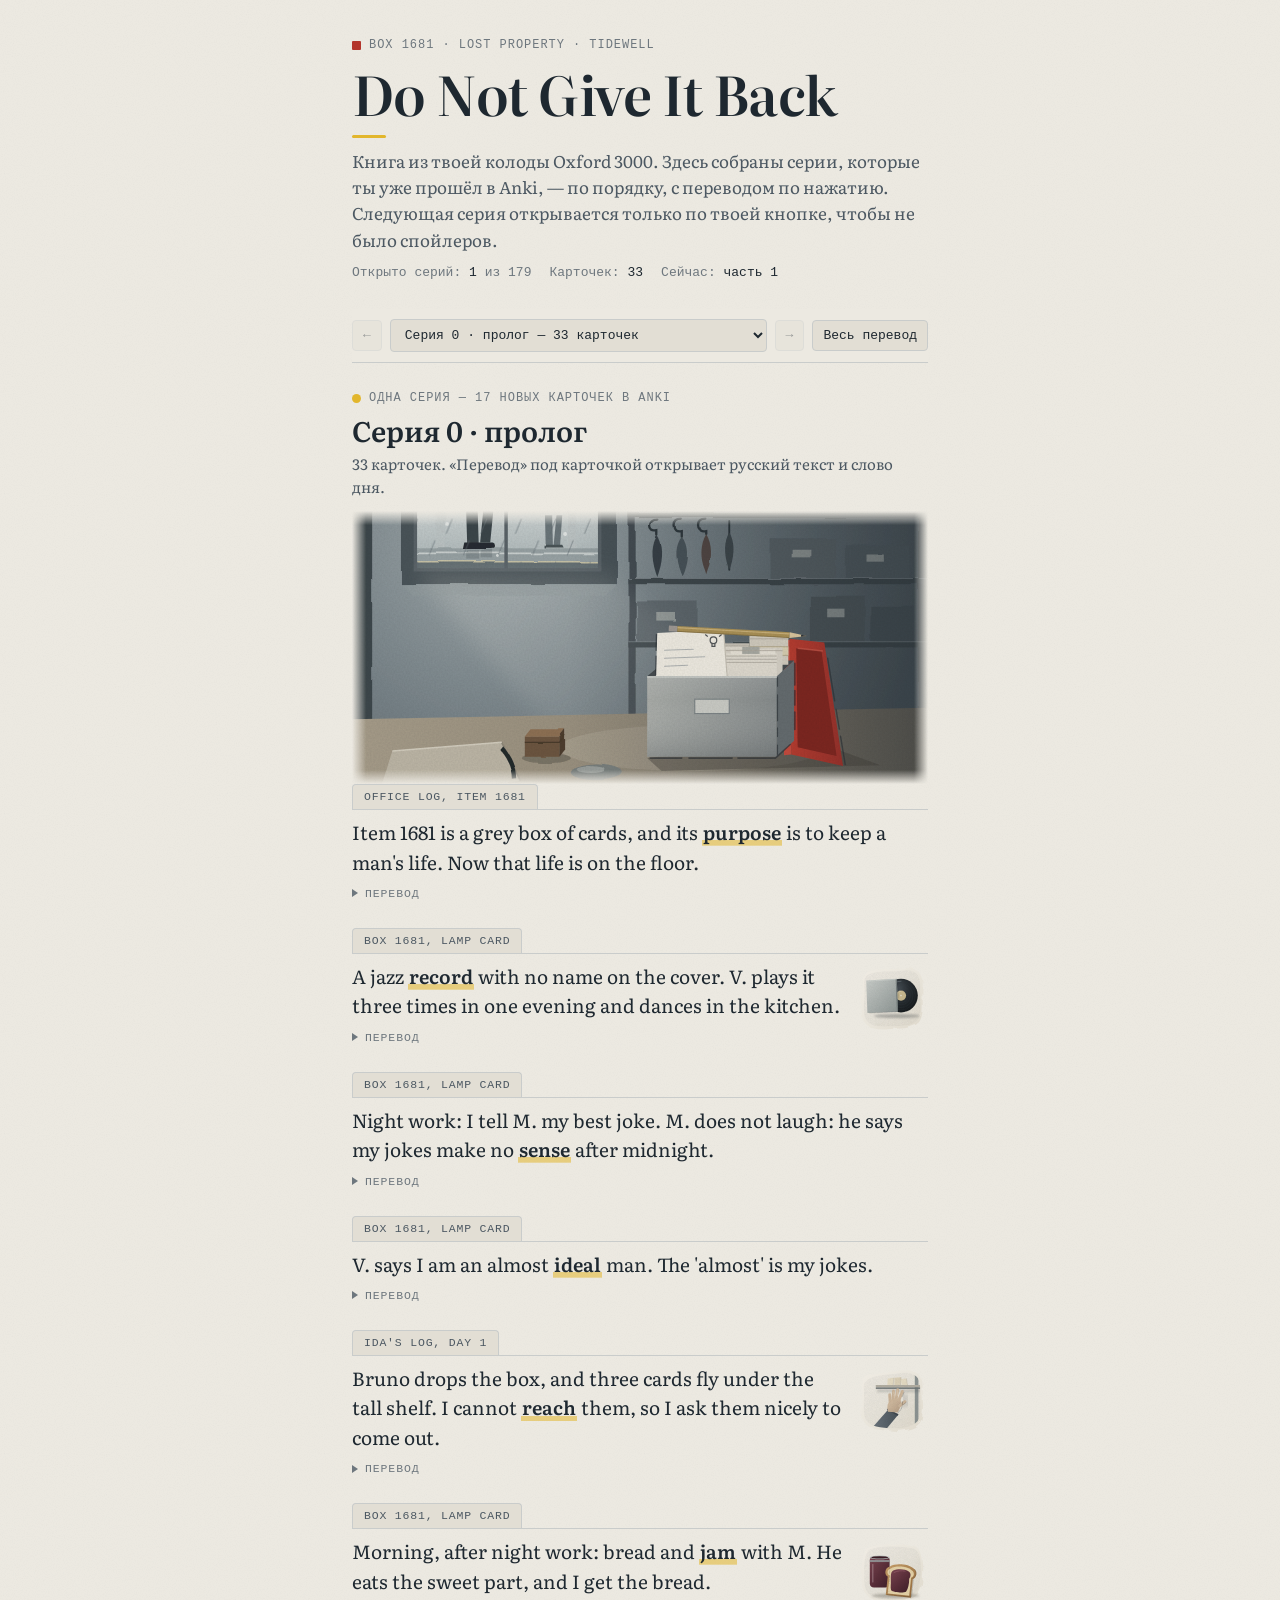
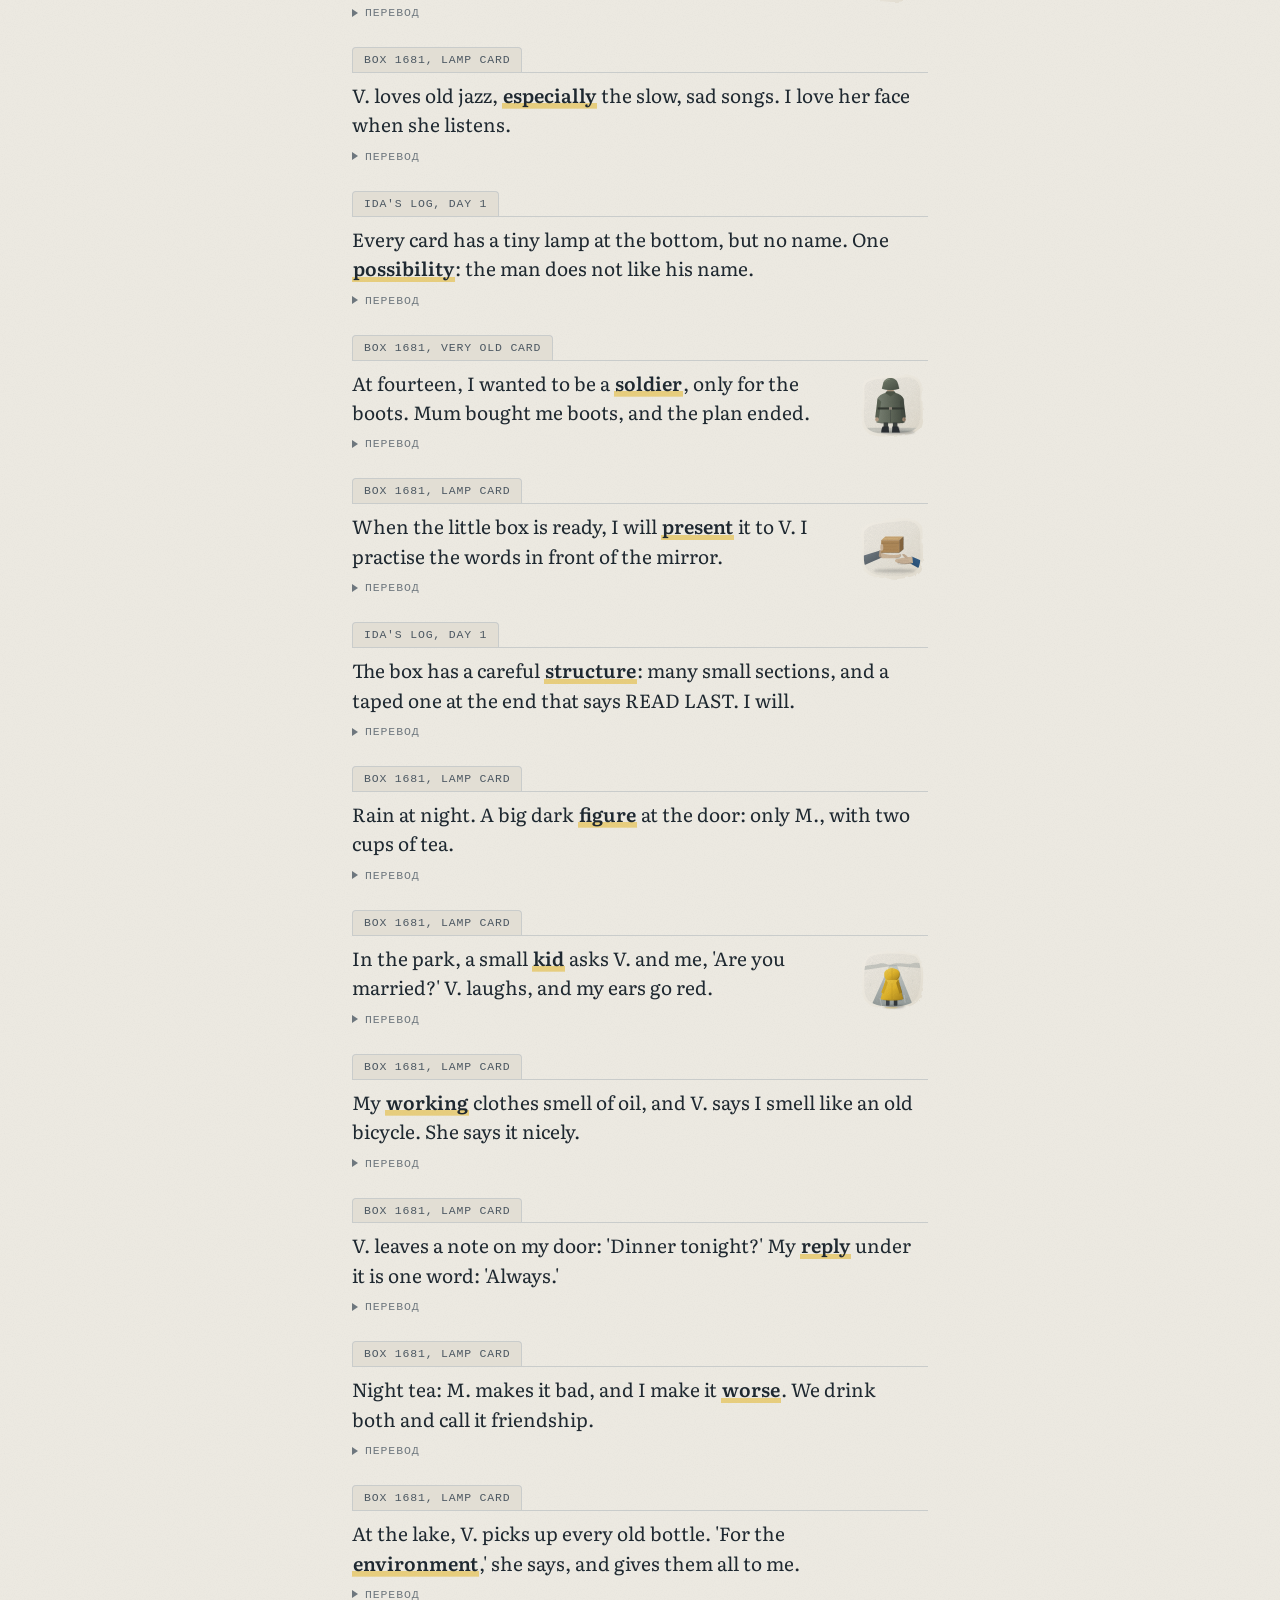
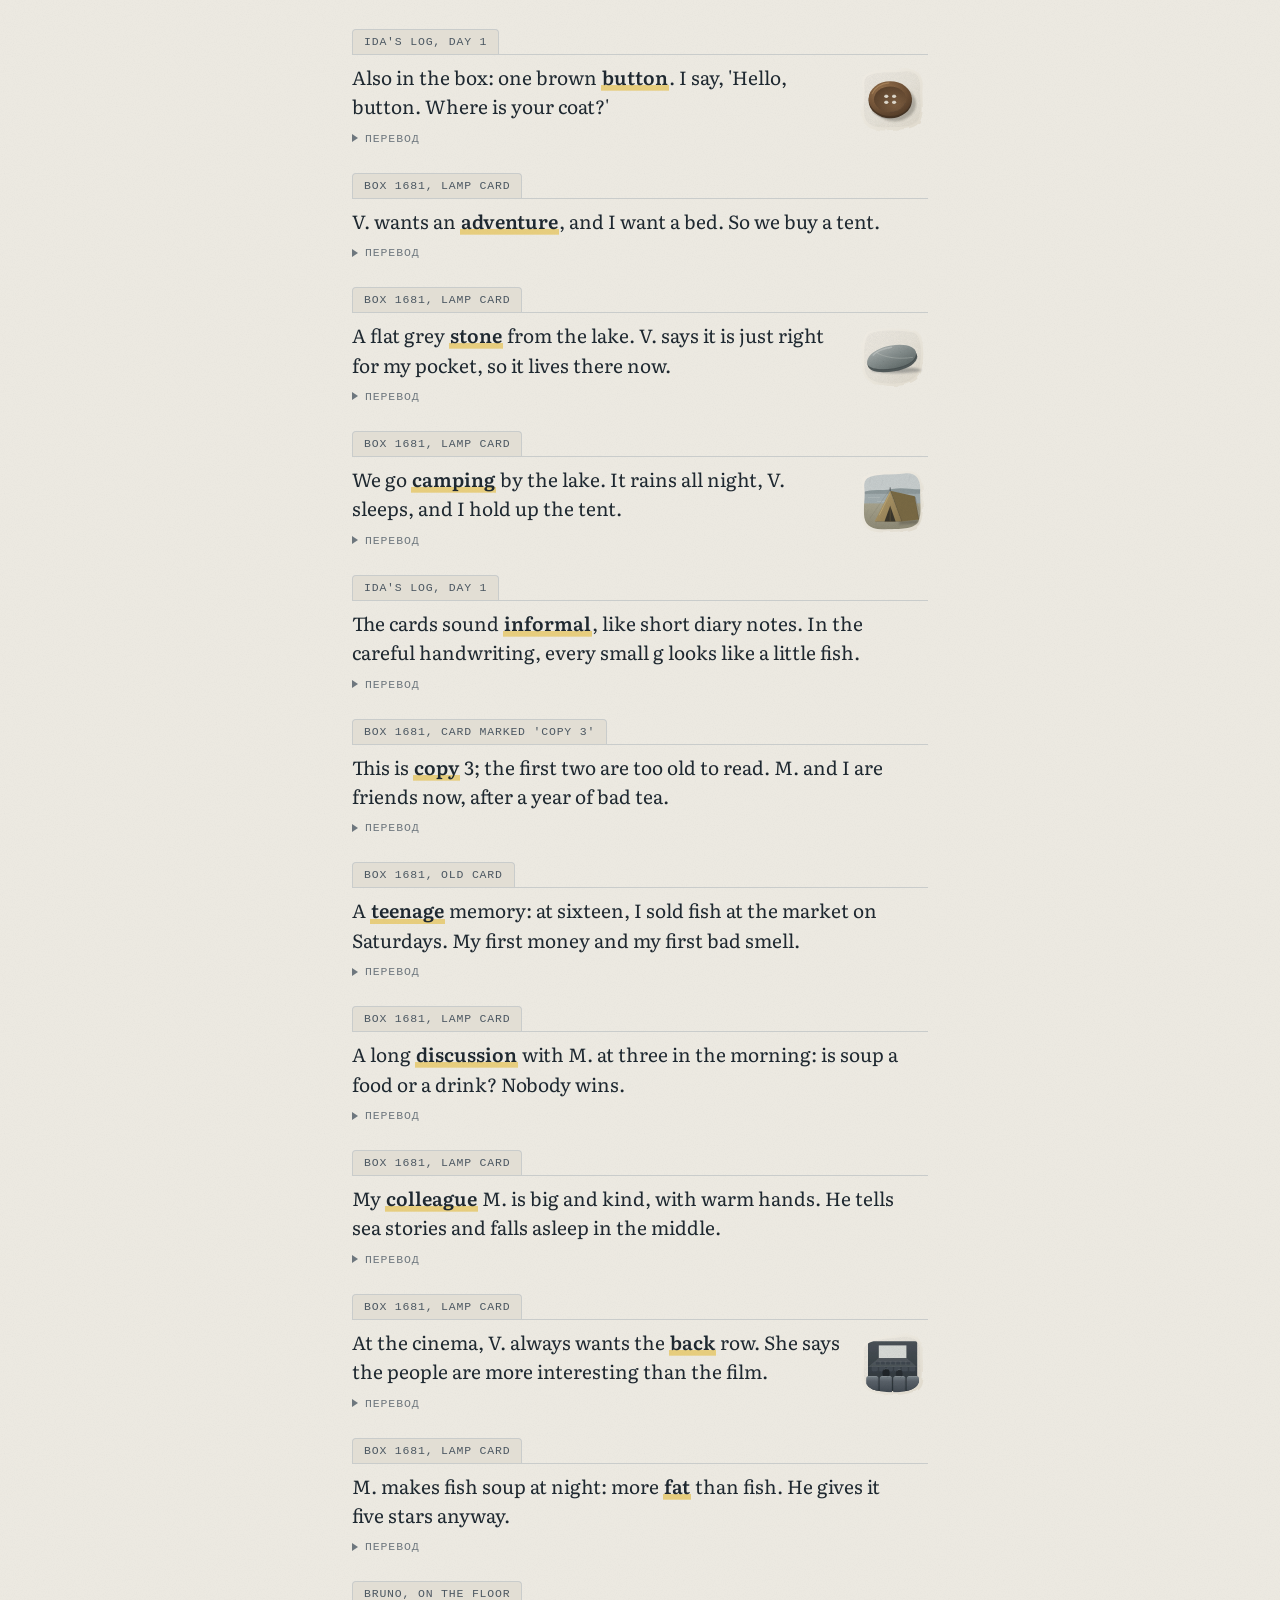
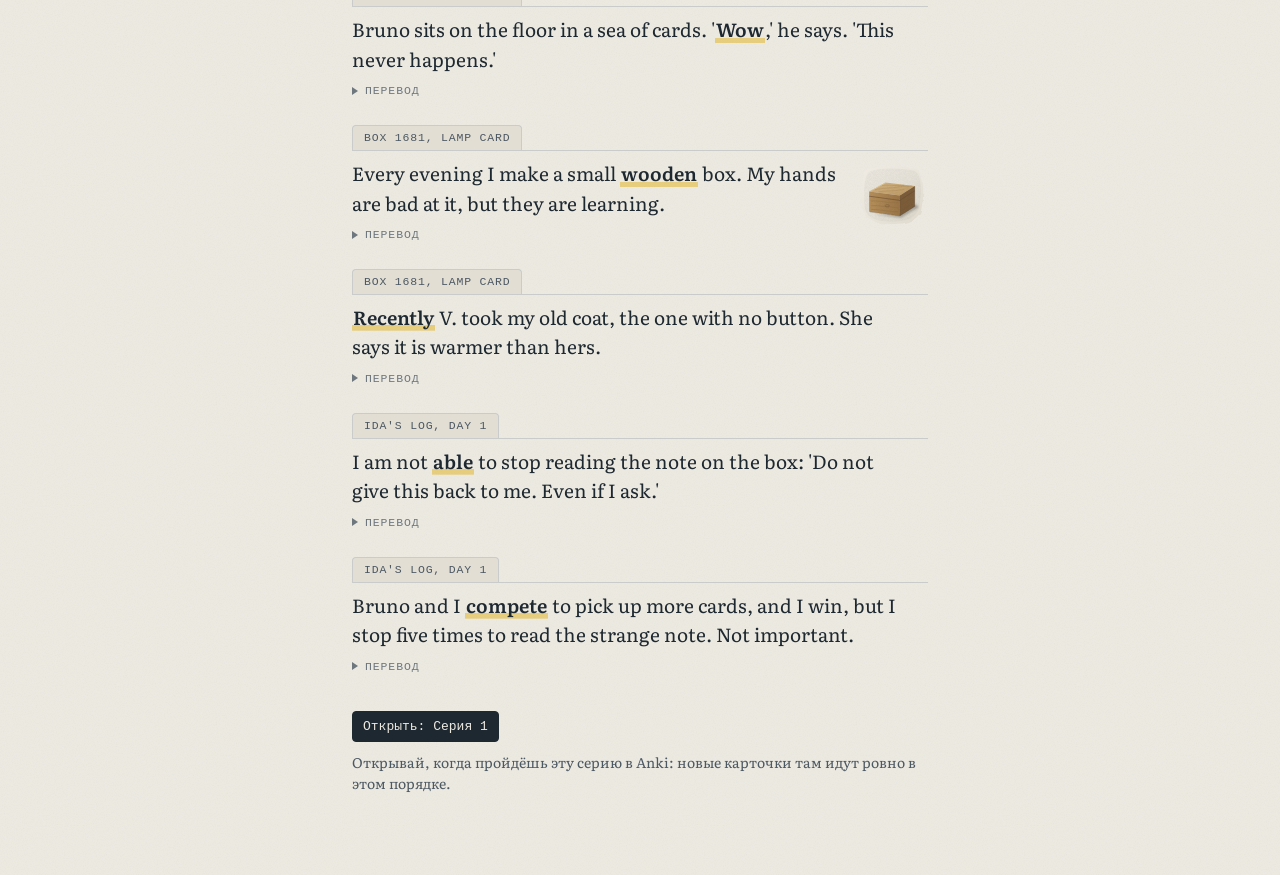
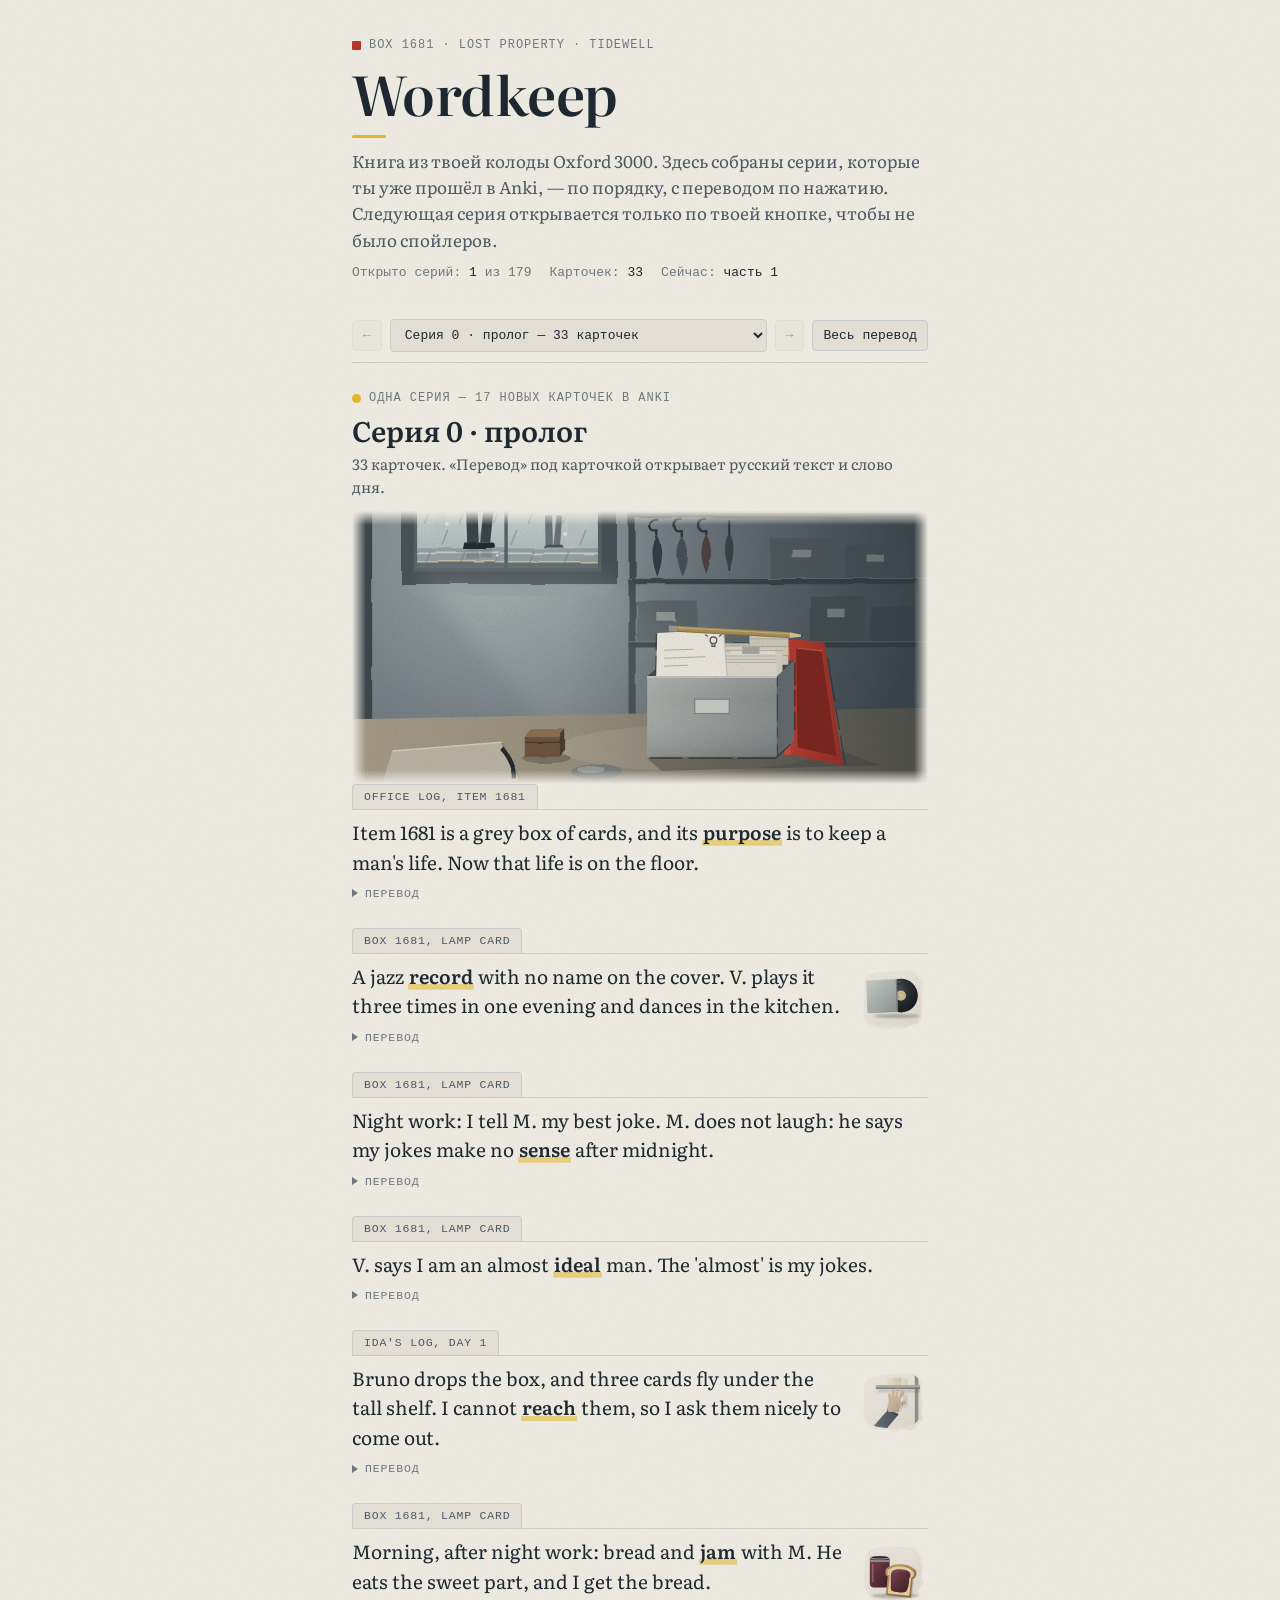
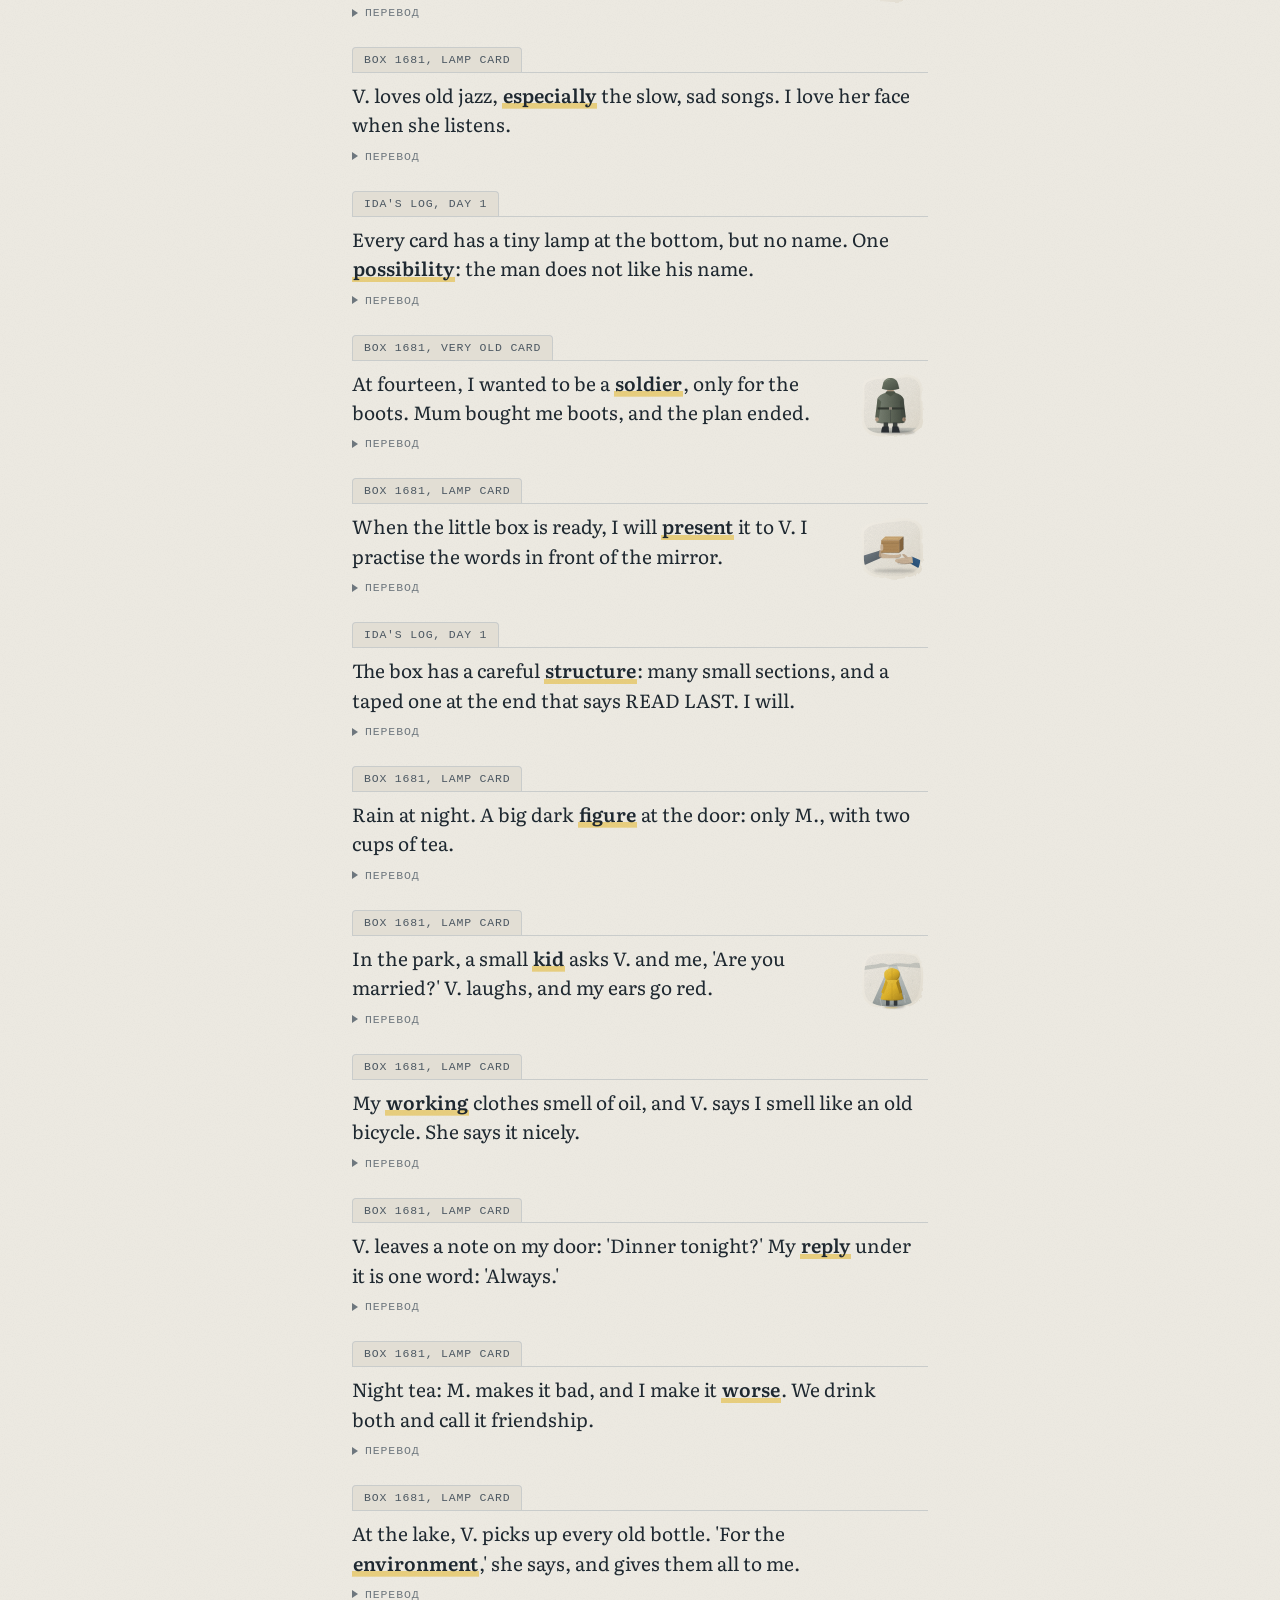
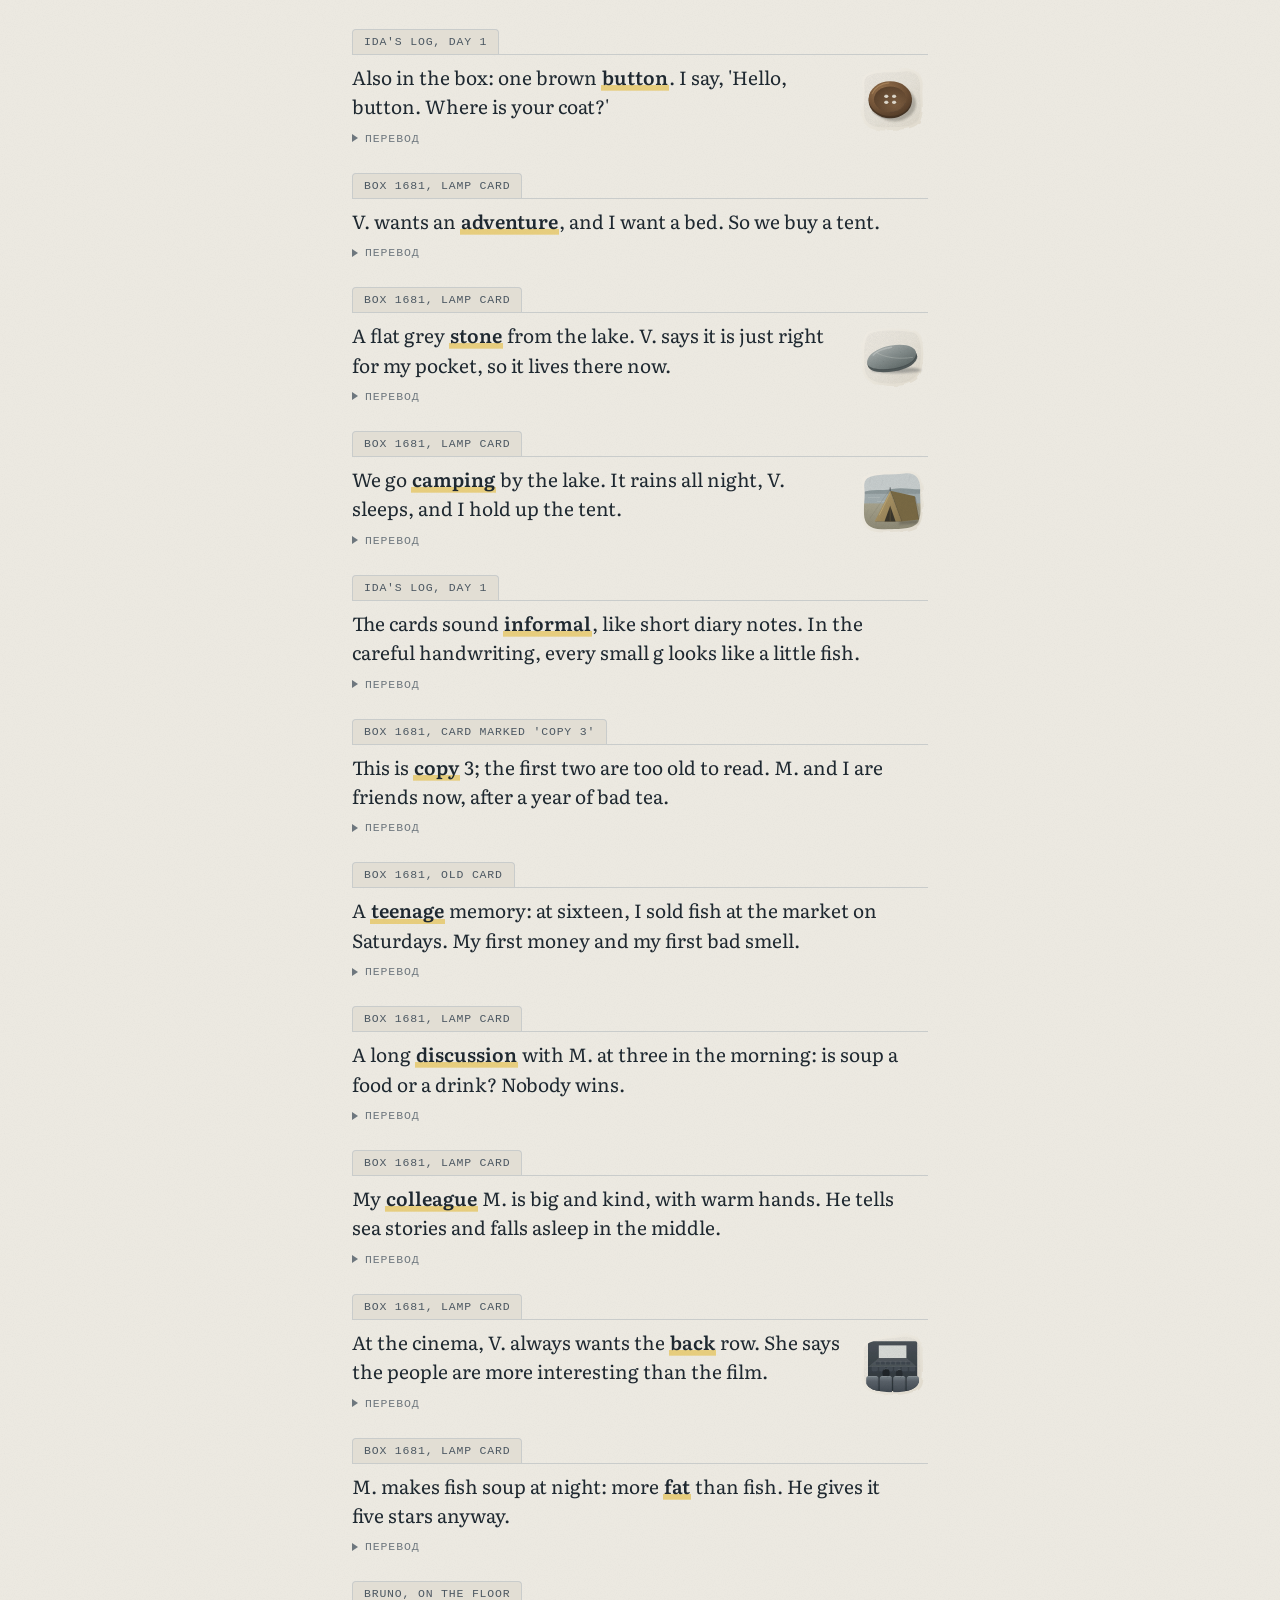
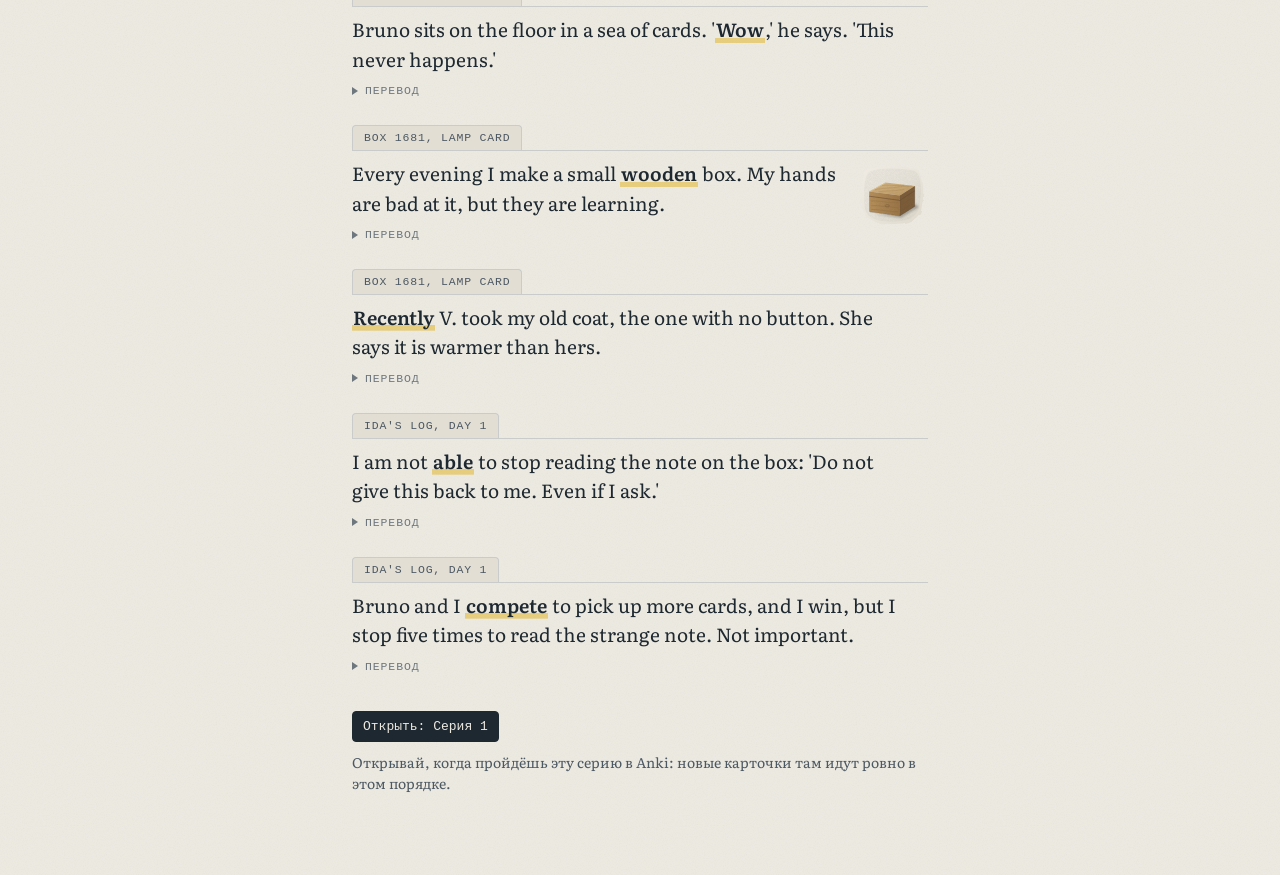
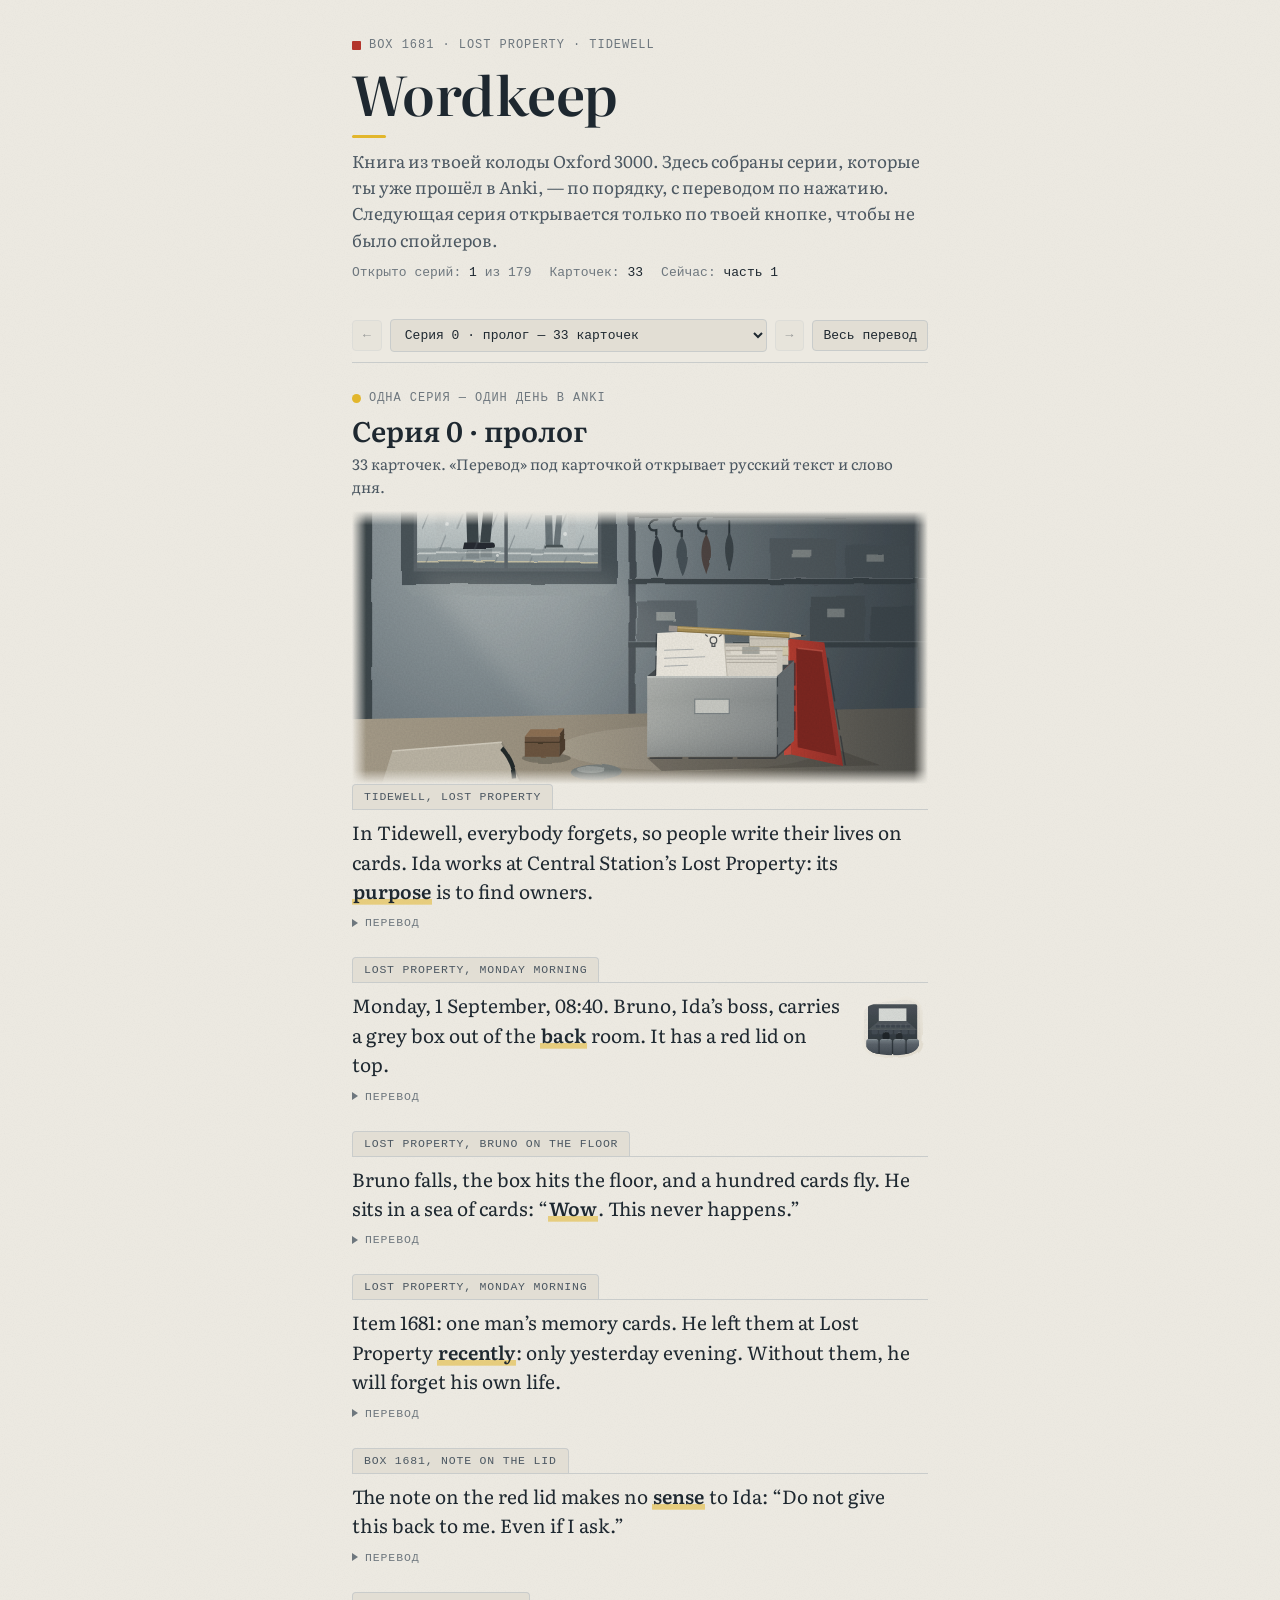
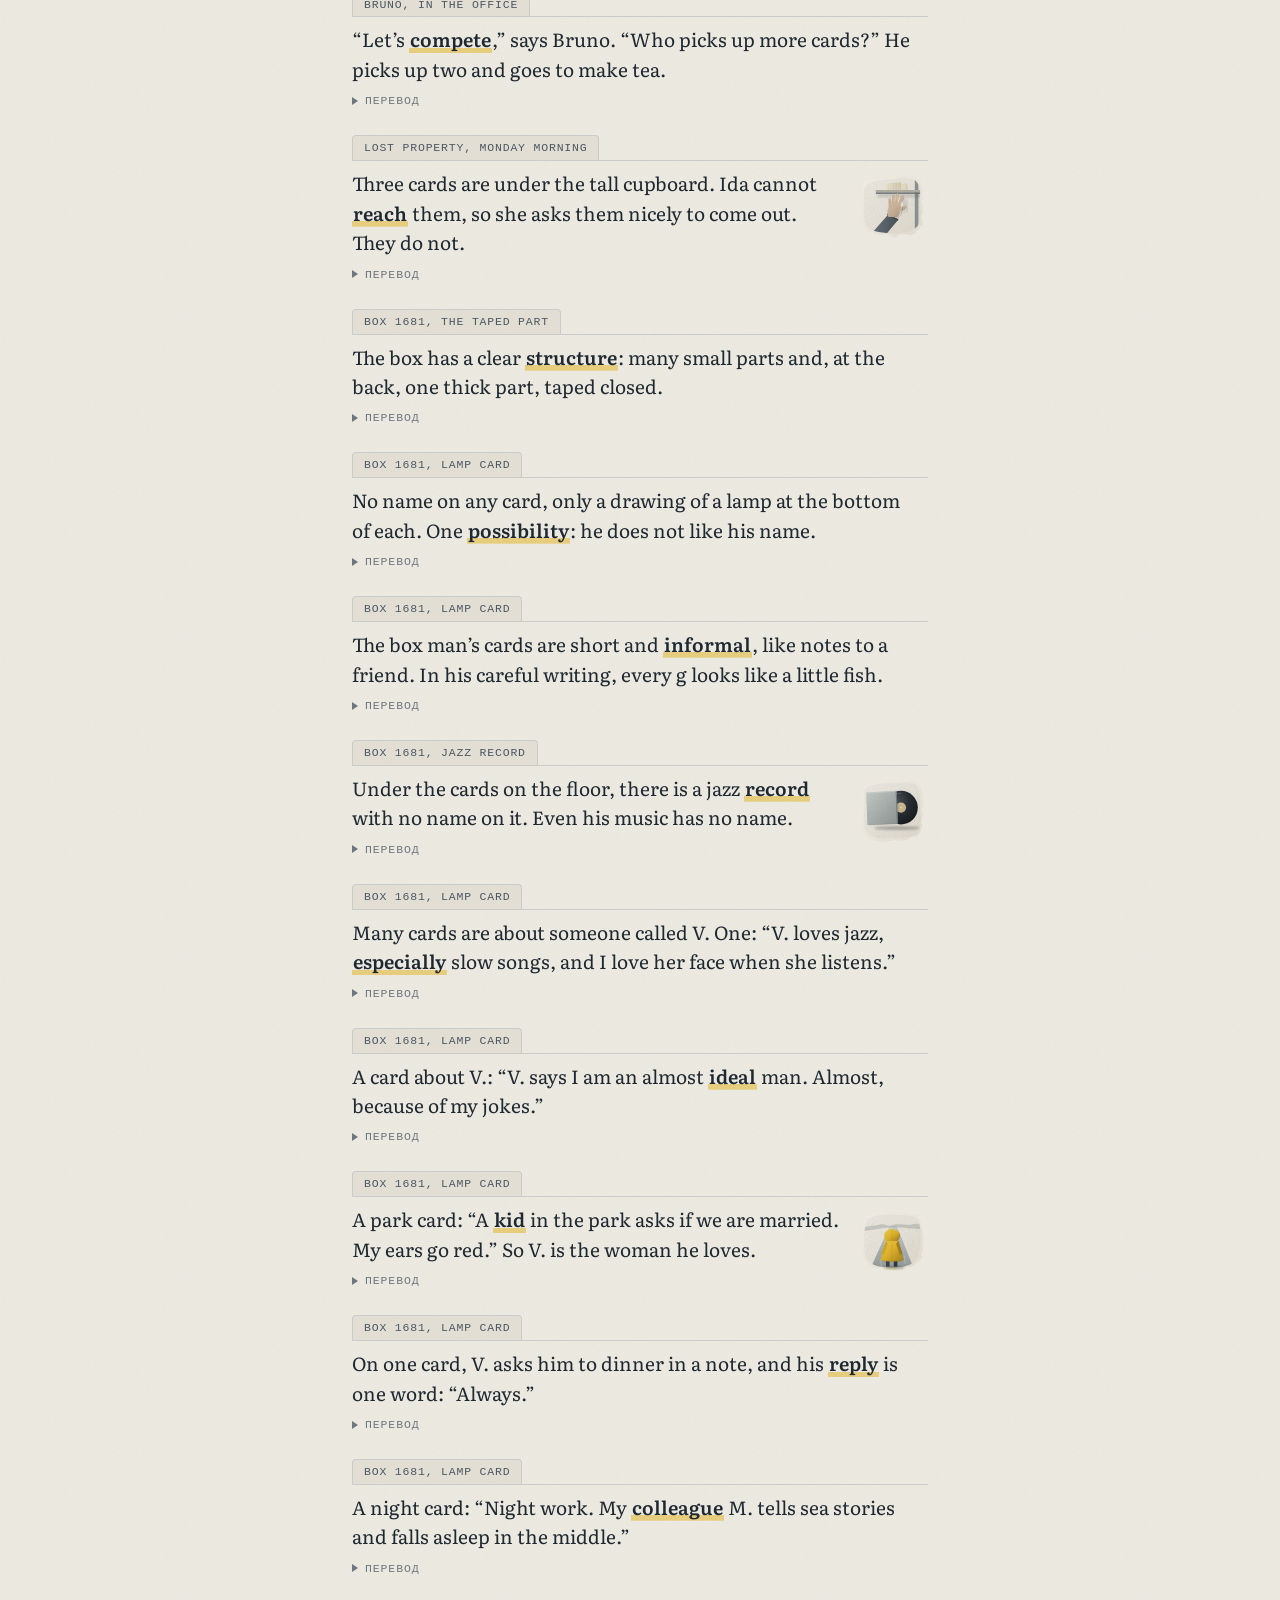
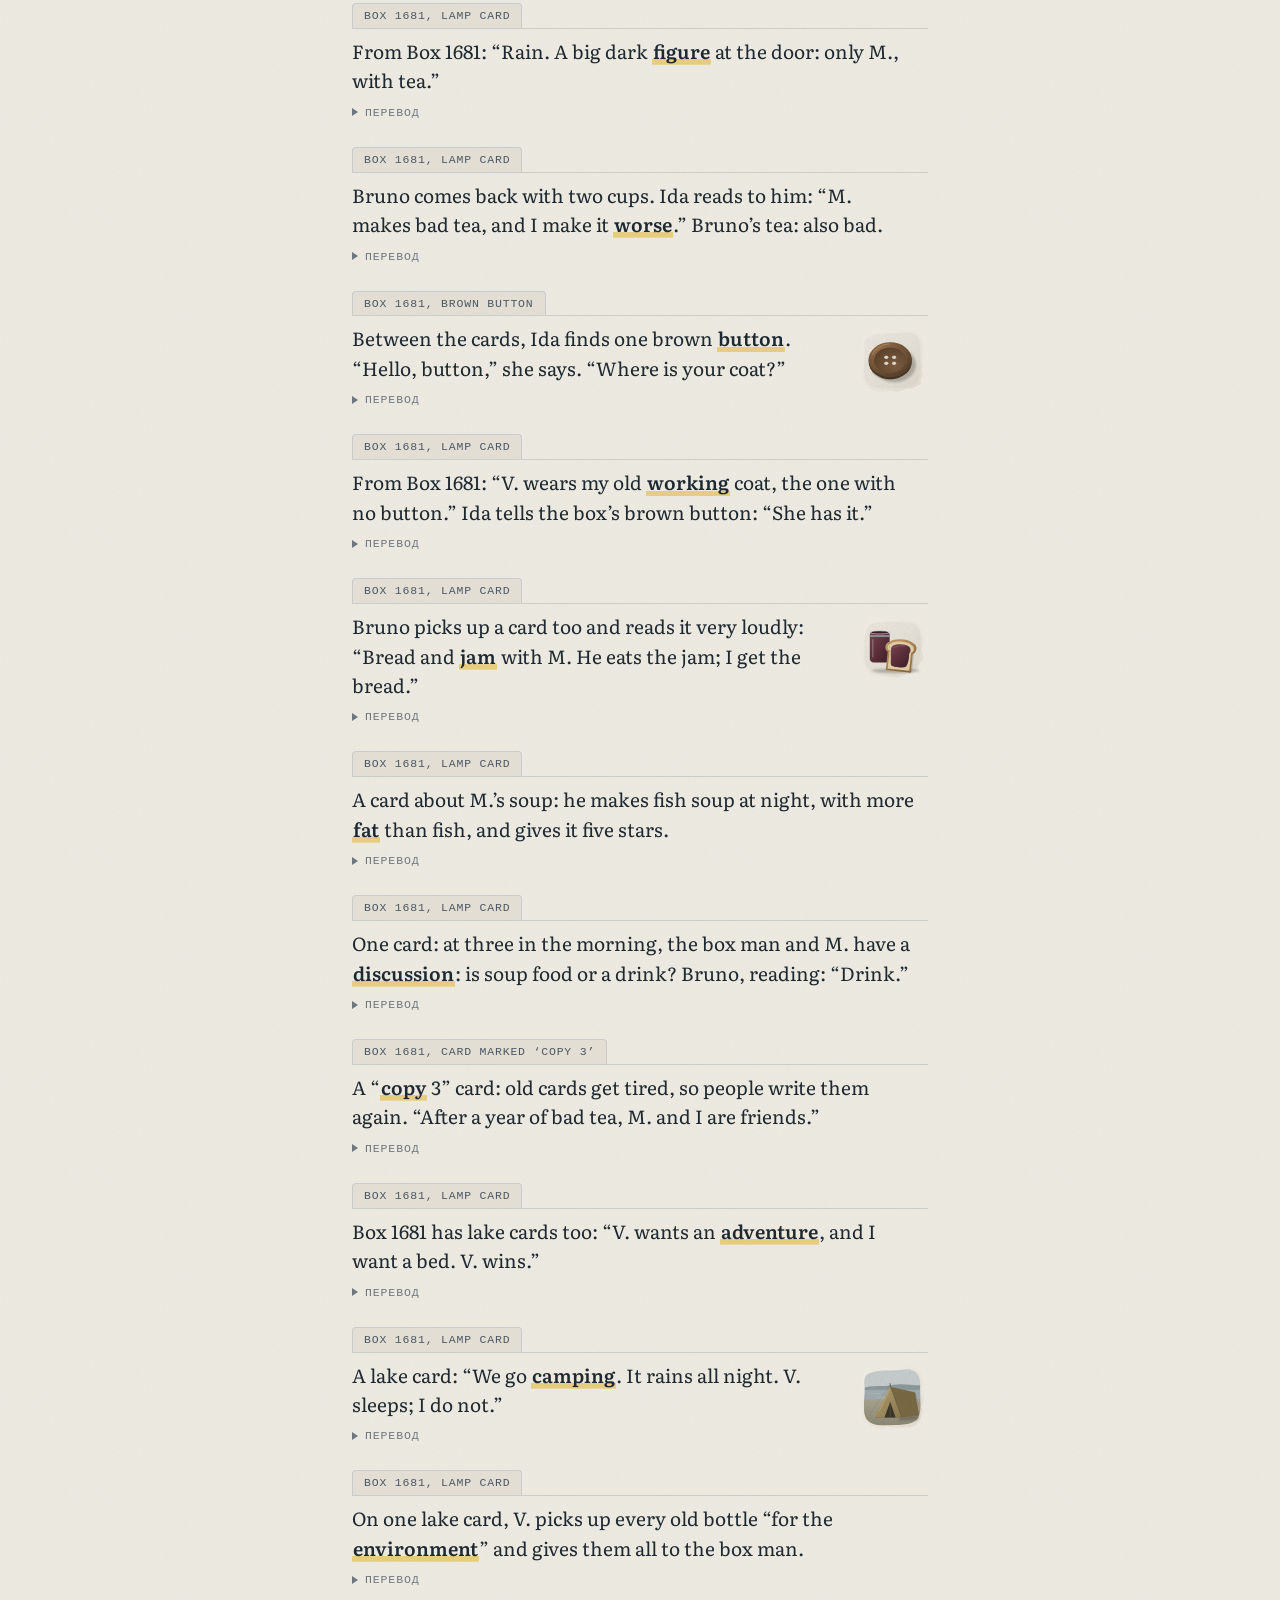
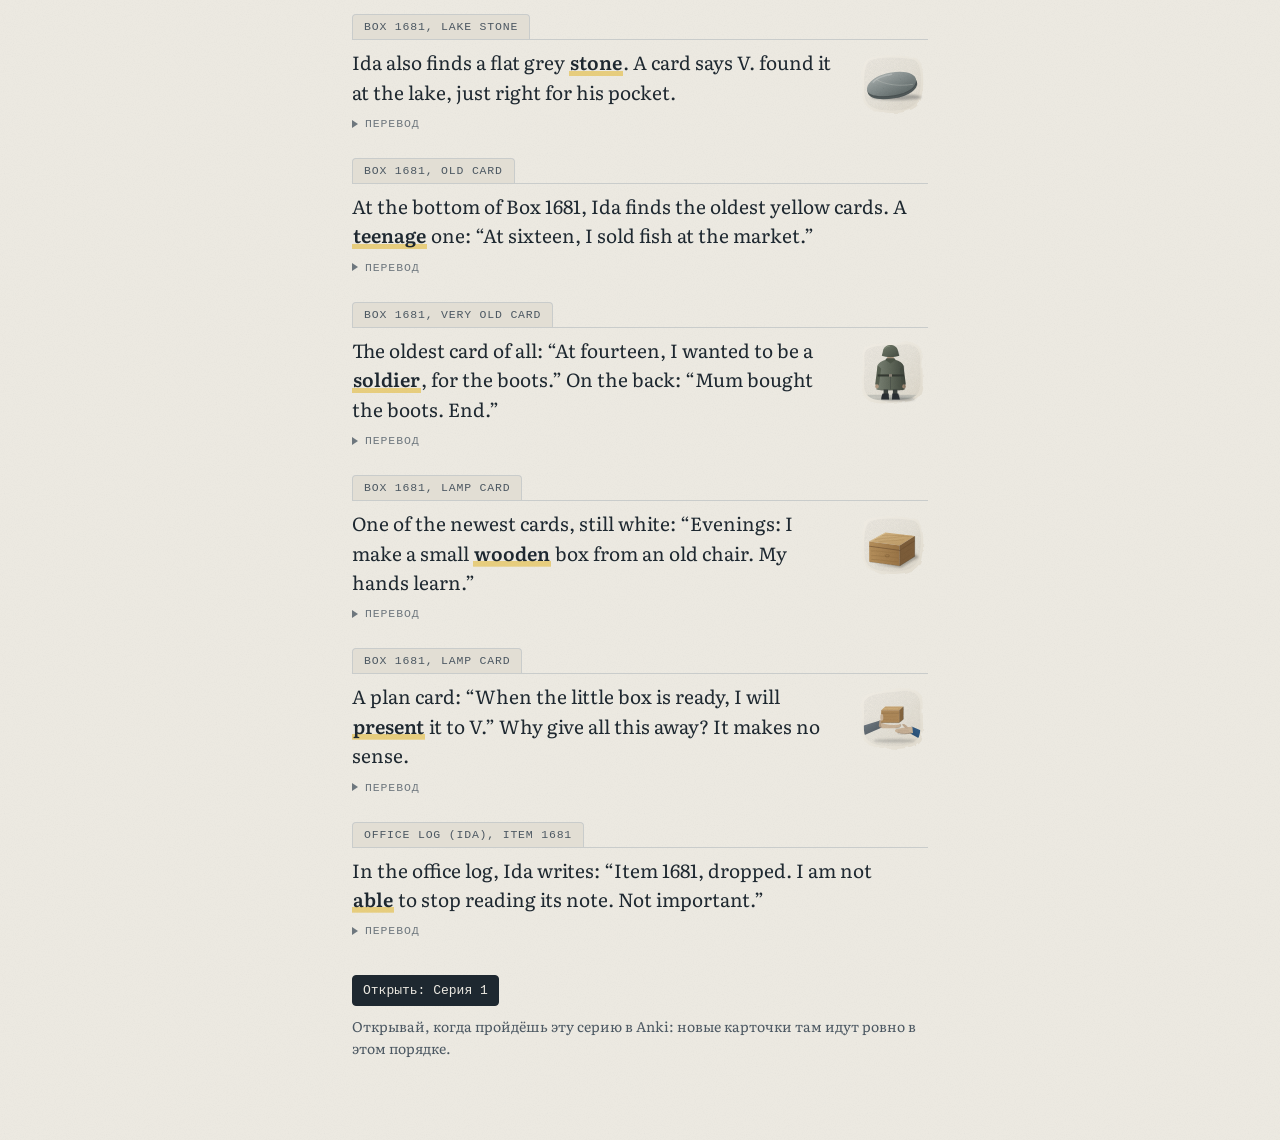
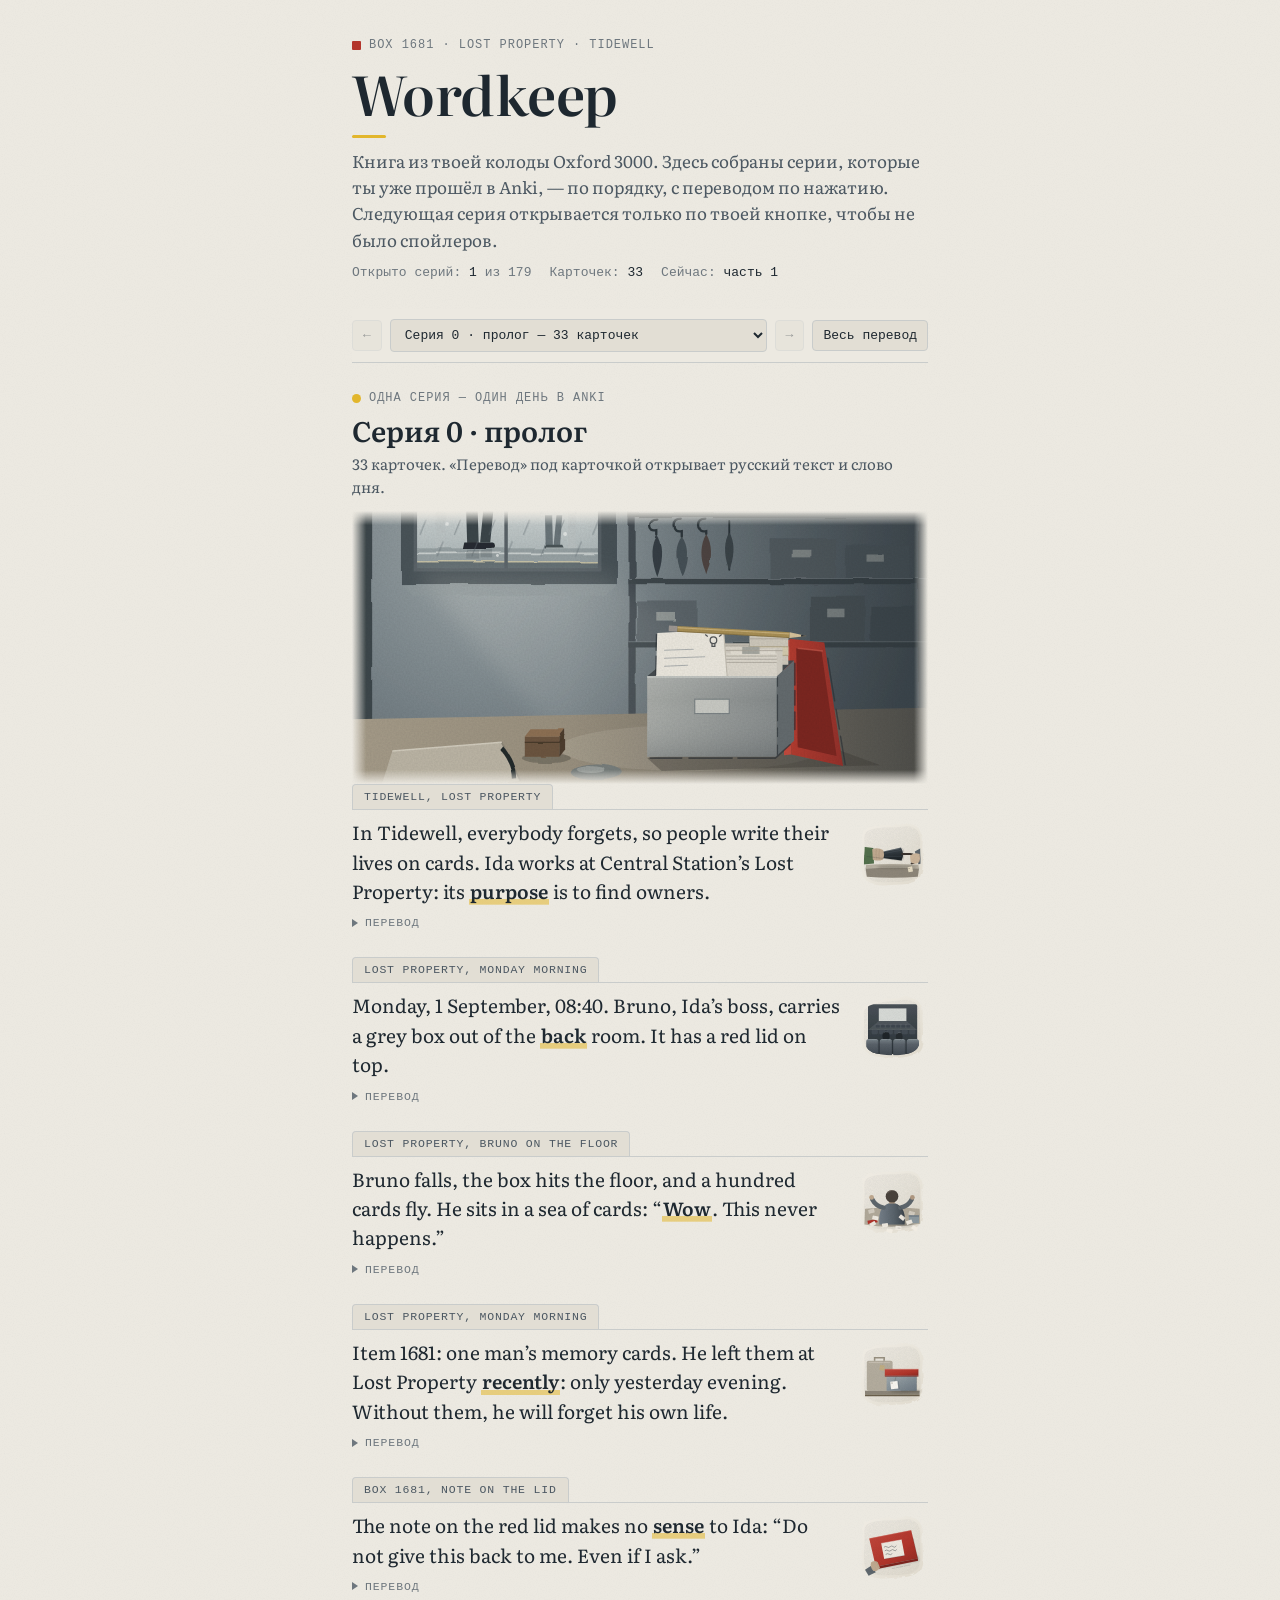
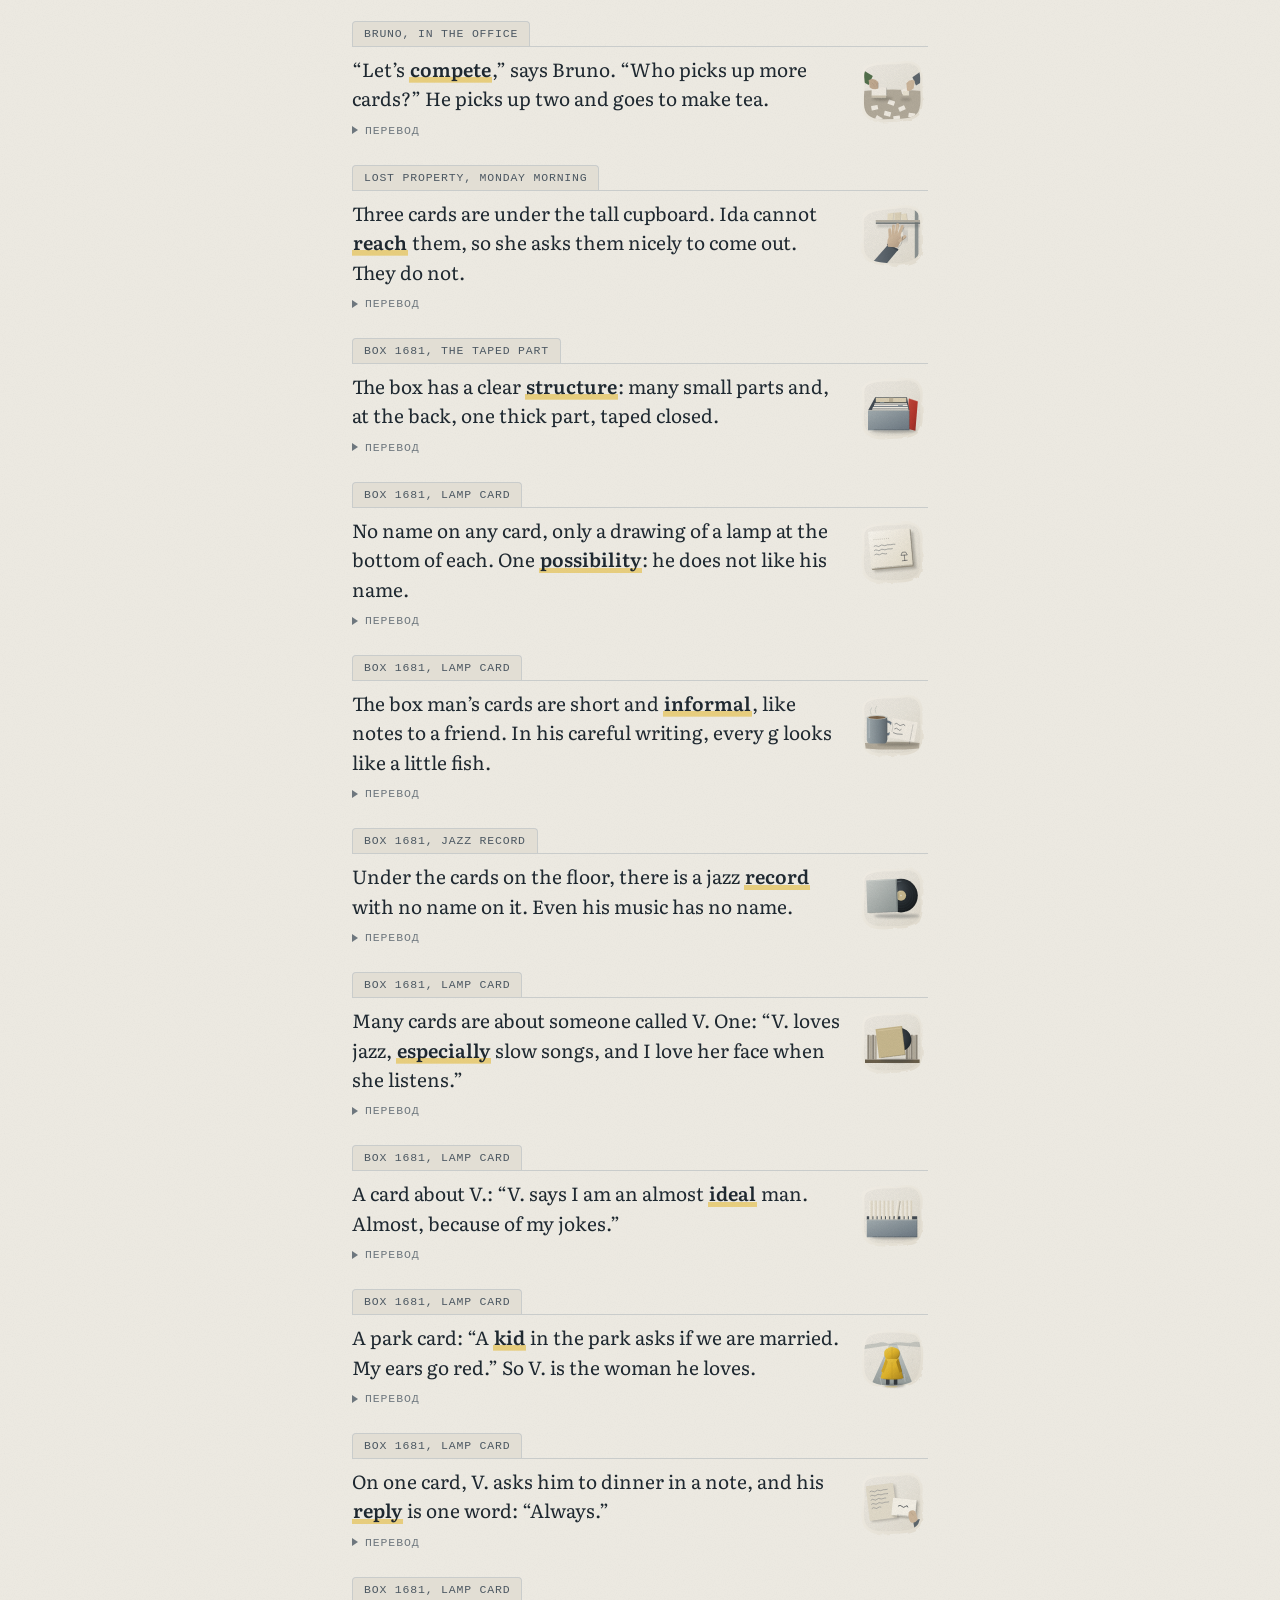
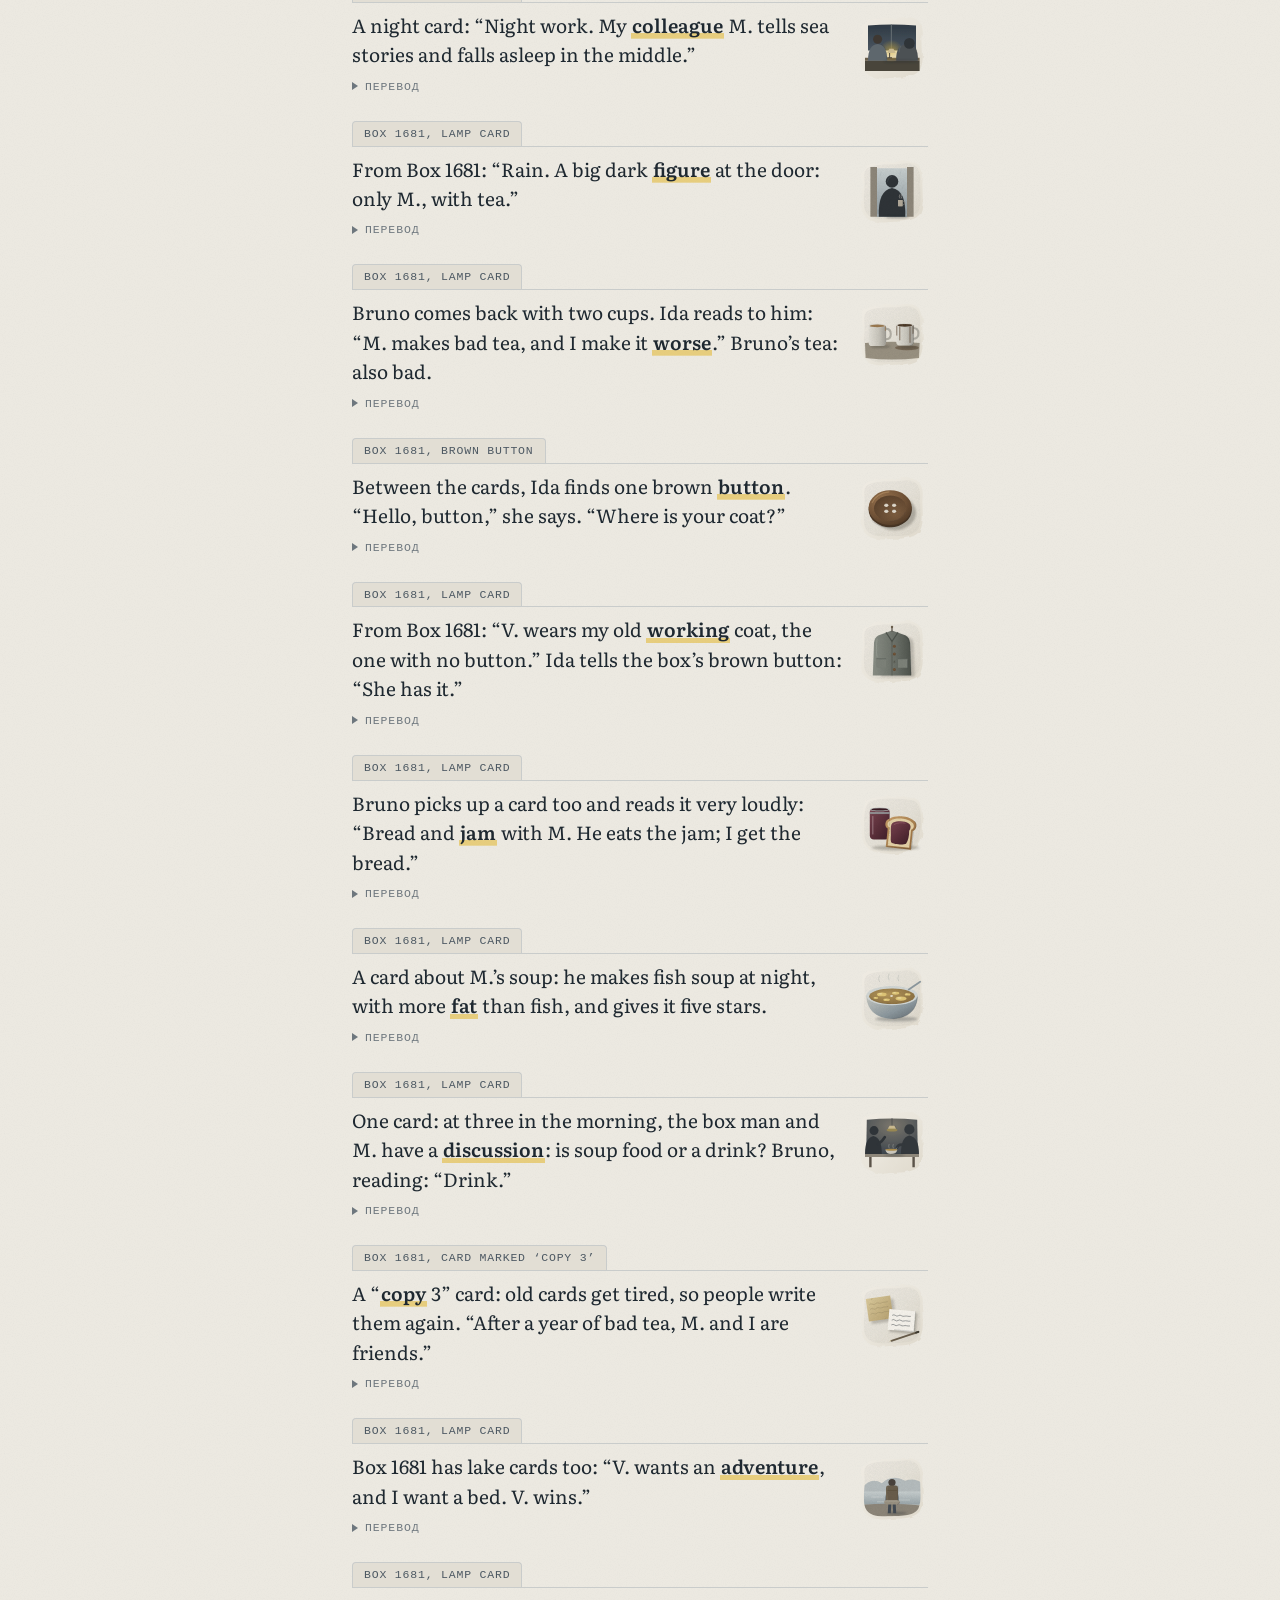
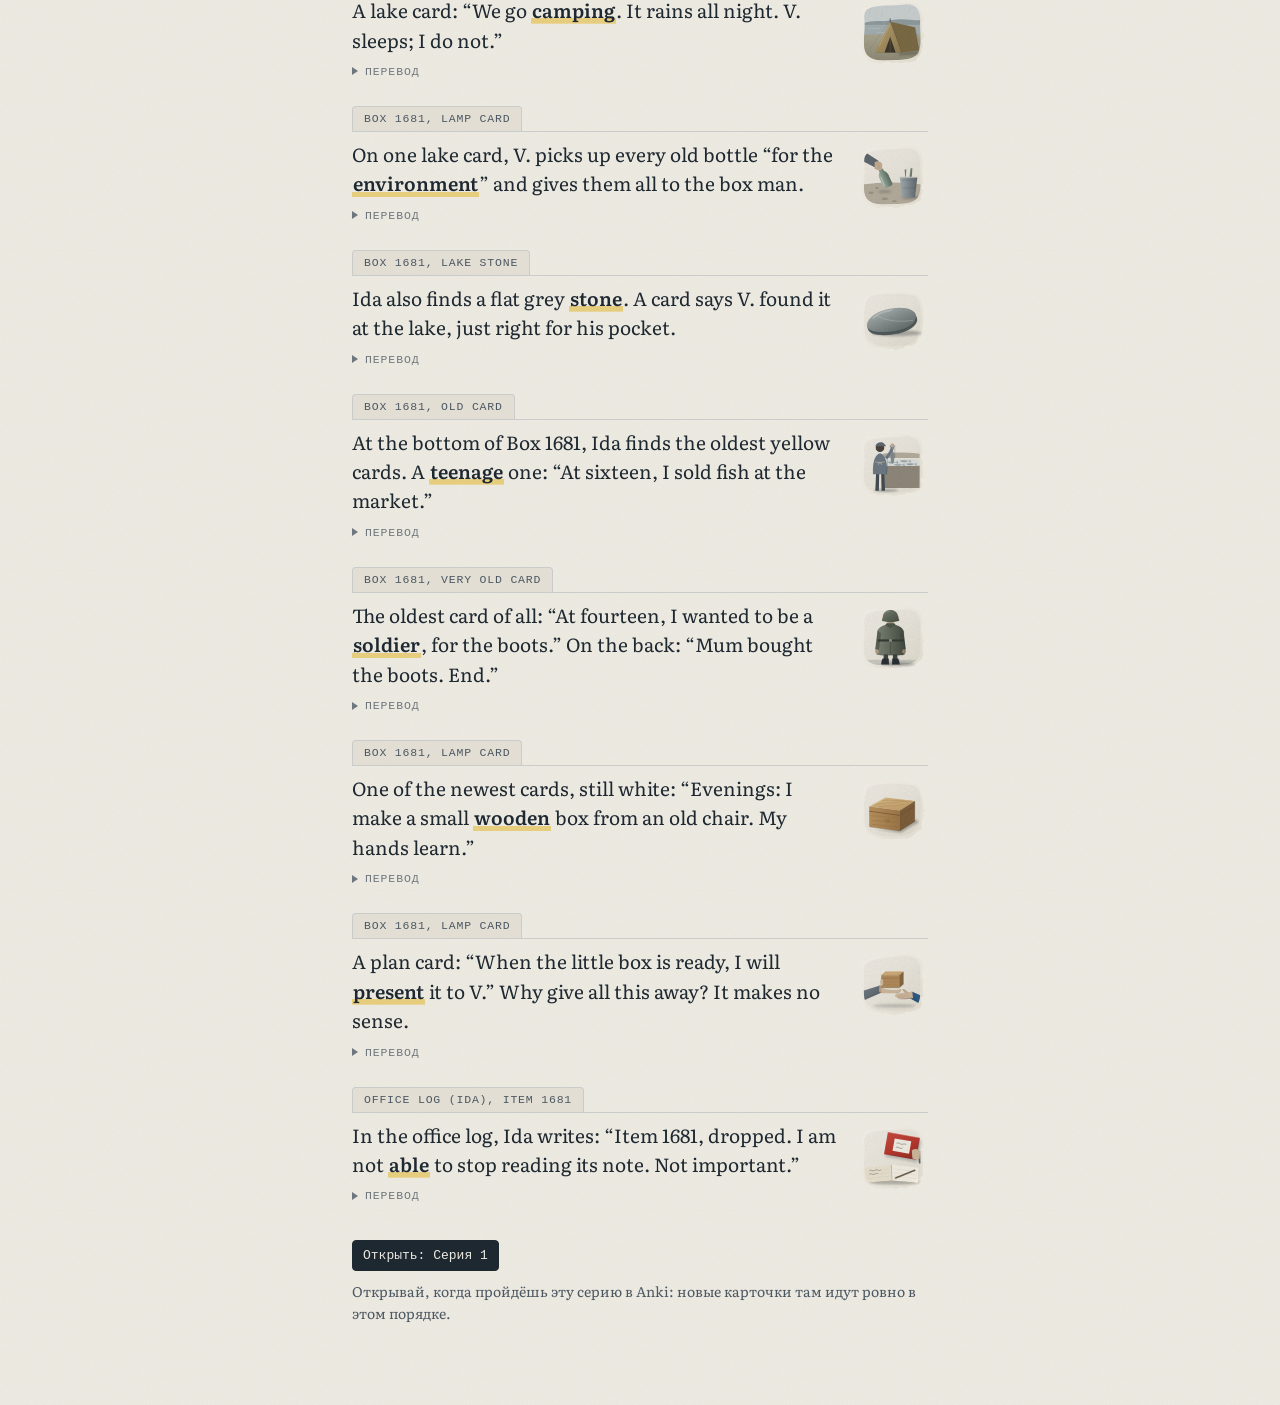
